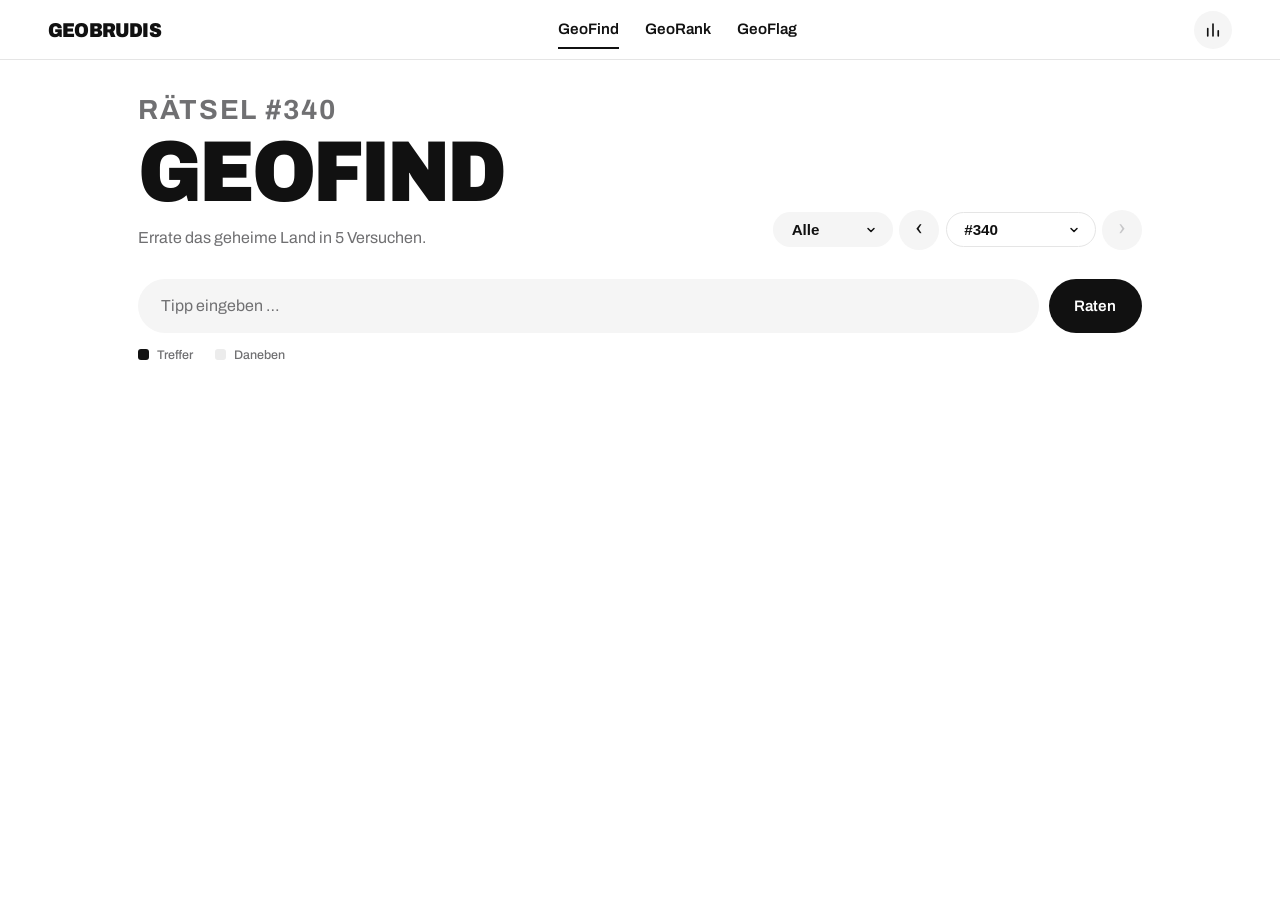
==== geoquiz/geoquiz.html @ 84ed39dd "GeoFind: neueste Tipps oben Co-Authored-By: Claude Fable 5.1 <noreply@anthropic.com> Claude-Session:" ====
<!doctype html>
<html lang="de">
<head>
<meta charset="utf-8">
<meta name="viewport" content="width=device-width, initial-scale=1, maximum-scale=1, user-scalable=no, viewport-fit=cover">
<title>Geobrudis</title>
<meta name="description" content="Drei tägliche Geografie-Rätsel: Errate das geheime Land in 5 Versuchen und finde bei GeoRank die beste Kategorie jedes Landes.">
<link rel="icon" href="data:image/svg+xml,<svg xmlns='http://www.w3.org/2000/svg' viewBox='0 0 100 100'><text y='.9em' font-size='90'>🌍</text></svg>">
<link rel="preconnect" href="https://fonts.googleapis.com">
<link rel="preconnect" href="https://fonts.gstatic.com" crossorigin>
<link rel="stylesheet" href="https://fonts.googleapis.com/css2?family=Archivo:wdth,wght@62..125,400..900&display=swap" media="print" onload="this.media='all'">
<style>
/* GeoQuiz – Look angelehnt an nike.com: Weiß, Schwarz, Grau, Volt als Akzent,
   große Versal-Headlines, Pill-Buttons, kaum Rahmen, viel Weißraum. */
:root {
  --bg: #ffffff;
  --surface: #f5f5f5;
  --surface2: #ececec;
  --line: #e5e5e5;
  --text: #111111;
  --muted: #707072;
  --volt: #d9ff3d;
  --volt-deep: #c4f000;
  --red: #d33a1a;
  --miss-text: #6e6e73;
  --pill: 999px;
  --r: 12px;
  --font: "Archivo", "Helvetica Now Display", "Helvetica Neue", Helvetica, Arial, sans-serif;
  color-scheme: light;
}

* { box-sizing: border-box; }
html, body { margin: 0; padding: 0; }
html { touch-action: manipulation; -webkit-text-size-adjust: 100%; }
body {
  font-family: var(--font);
  background: var(--bg);
  color: var(--text);
  min-height: 100vh;
  line-height: 1.5;
  font-size: 16px;
  -webkit-font-smoothing: antialiased;
}
button { font: inherit; cursor: pointer; touch-action: manipulation; -webkit-tap-highlight-color: transparent; color: inherit; }
input { font: inherit; }
h1, h2, h3 { margin: 0; text-wrap: balance; }
.muted { color: var(--muted); }
[hidden] { display: none !important; }
:focus-visible { outline: 2px solid var(--text); outline-offset: 3px; }
@media (prefers-reduced-motion: reduce) { *, *::before, *::after { animation: none !important; transition: none !important; } }

/* Typografie ---------------------------------------------------------- */
.display {
  font-weight: 900; text-transform: uppercase; letter-spacing: -.03em; line-height: .92;
  font-variation-settings: "wdth" 88;
}
.eyebrow { font-size: .75rem; font-weight: 600; text-transform: uppercase; letter-spacing: .12em; color: var(--muted); }

/* Header ------------------------------------------------------------- */
.top {
  display: flex; align-items: center; gap: 1.5rem;
  height: 60px; padding: 0 clamp(1rem, 4vw, 3rem);
  background: var(--bg); border-bottom: 1px solid var(--line);
  position: sticky; top: 0; z-index: 10;
}
.brand { font-weight: 900; font-size: 1.25rem; letter-spacing: -.04em; text-transform: uppercase; white-space: nowrap; font-variation-settings: "wdth" 88; }
.tabs { display: flex; gap: 1.6rem; margin: 0 auto; }
.tab {
  border: 0; background: none; padding: .4rem 0; font-weight: 600; font-size: .95rem; white-space: nowrap;
  color: var(--text); position: relative;
}
.tab::after { content: ""; position: absolute; left: 0; right: 0; bottom: -2px; height: 2px; background: var(--text); transform: scaleX(0); transition: transform .18s ease; transform-origin: left; }
.tab:hover::after, .tab.active::after { transform: scaleX(1); }
.top-actions { display: flex; gap: .4rem; }
.icon-btn { border: 0; background: var(--surface); color: var(--text); border-radius: 50%; width: 38px; height: 38px; font-size: 1rem; display: grid; place-items: center; transition: background .15s; }
.icon-btn:hover { background: var(--surface2); }

main { max-width: 1100px; margin: 0 auto; padding: 0 clamp(1rem, 4vw, 3rem) 4rem; }
.view { display: none; }
.view.active { display: block; }

/* Hero je Ansicht ----------------------------------------------------- */
.view-head { display: flex; justify-content: space-between; align-items: flex-end; gap: 1.5rem; flex-wrap: wrap; padding: 2.4rem 0 1.4rem; }
.view-head h1 { font-size: clamp(2.6rem, 8vw, 5.4rem); }
.view-head h1 .num { display: block; font-size: .32em; font-weight: 700; letter-spacing: .06em; color: var(--muted); margin-bottom: .35em; font-variation-settings: "wdth" 100; }
.sub { margin: .8rem 0 0; color: var(--muted); max-width: 46ch; font-size: 1rem; }
.nav { display: flex; align-items: center; gap: .4rem; }
.nav-btn { border: 0; background: var(--surface); color: var(--text); border-radius: 50%; width: 40px; height: 40px; font-size: 1.4rem; line-height: 1; display: grid; place-items: center; padding-bottom: 3px; transition: background .15s; }
.nav-btn:hover:not(:disabled) { background: var(--surface2); }
.nav-btn:disabled { color: #c6c6c8; cursor: not-allowed; }
.nav-pick { appearance: none; -webkit-appearance: none; border: 1.5px solid var(--line); background: var(--bg) url("data:image/svg+xml,%3Csvg xmlns='http://www.w3.org/2000/svg' width='12' height='12' viewBox='0 0 24 24' fill='none' stroke='%23111' stroke-width='3' stroke-linecap='round' stroke-linejoin='round'%3E%3Cpath d='M6 9l6 6 6-6'/%3E%3C/svg%3E") no-repeat right .9rem center; color: var(--text); padding: .5rem 2.2rem .5rem 1.1rem; border-radius: var(--pill); font-weight: 700; font-size: .95rem; cursor: pointer; min-width: 150px; font-variant-numeric: tabular-nums; transition: border-color .15s; }
.nav-pick:hover, .nav-pick:focus { border-color: var(--text); outline: none; }
.nav-filter { min-width: 0; background-color: var(--surface); border-color: transparent; font-weight: 600; }
.nav { flex-wrap: wrap; }
.chip-btn { border: 1.5px solid var(--line); background: var(--bg); color: var(--text); padding: .45rem 1.05rem; border-radius: var(--pill); font-weight: 600; font-size: .9rem; transition: border-color .15s, background .15s, color .15s; }
.chip-btn:hover { border-color: var(--text); }
.chip-btn.active { background: var(--text); border-color: var(--text); color: #fff; }

/* Buttons ------------------------------------------------------------- */
.primary { background: var(--text); color: #fff; border: 0; border-radius: var(--pill); padding: .85rem 1.6rem; font-weight: 600; font-size: .95rem; transition: background .15s, transform .12s; }
.primary:hover { background: #333; }
.primary:active { transform: scale(.98); }
.primary:disabled { background: #cacacb; cursor: not-allowed; }
.ghost { background: var(--bg); color: var(--text); border: 1.5px solid var(--line); border-radius: var(--pill); padding: .8rem 1.5rem; font-weight: 600; font-size: .95rem; transition: border-color .15s; }
.ghost:hover { border-color: var(--text); }

/* Eingabe -------------------------------------------------------------- */
.guess-form { display: flex; gap: .6rem; margin: .4rem 0 .8rem; }
.combo { position: relative; flex: 1; }
#guess-input { width: 100%; font-size: 16px; padding: .9rem 1.4rem; border-radius: var(--pill); border: 1.5px solid transparent; background: var(--surface); color: var(--text); outline: none; transition: background .15s, border-color .15s; }
#guess-input::placeholder { color: var(--muted); }
#guess-input:hover { background: var(--surface2); }
#guess-input:focus { background: var(--bg); border-color: var(--text); }
#guess-input:disabled { background: var(--surface); color: var(--muted); }
#guess-input::-webkit-search-decoration, #guess-input::-webkit-search-cancel-button, #guess-input::-webkit-search-results-button { -webkit-appearance: none; display: none; }
#guess-input:-webkit-autofill, #guess-input:-webkit-autofill:hover, #guess-input:-webkit-autofill:focus { -webkit-box-shadow: 0 0 0 1000px var(--surface) inset; -webkit-text-fill-color: var(--text); caret-color: var(--text); }
.suggest { position: absolute; left: .6rem; right: .6rem; top: calc(100% + 6px); z-index: 20; list-style: none; margin: 0; padding: .4rem; background: var(--bg); border: 1px solid var(--line); border-radius: 16px; box-shadow: 0 12px 32px rgba(0,0,0,.12); max-height: 300px; overflow-y: auto; }
.suggest li { padding: .6rem .9rem; border-radius: 10px; display: flex; gap: .6rem; align-items: center; cursor: pointer; font-weight: 500; }
.suggest li.sel, .suggest li:hover { background: var(--surface); }
.suggest .alias { color: var(--muted); font-size: .85em; margin-left: auto; font-weight: 400; }
.legend { display: flex; flex-wrap: wrap; gap: .4rem 1.4rem; color: var(--muted); font-size: .78rem; font-weight: 500; margin-bottom: 1.6rem; }
.sq { display: inline-block; width: 11px; height: 11px; border-radius: 3px; vertical-align: -1px; margin-right: 5px; }
.sq.ok { background: var(--text); } .sq.miss { background: var(--surface2); }

/* Tipp-Zeilen --------------------------------------------------------- */
.guesses { display: flex; flex-direction: column; gap: 1.4rem; }
.guess { animation: rise .32s cubic-bezier(.2,.7,.2,1); }
@keyframes rise { from { transform: translateY(10px); opacity: 0; } to { transform: none; opacity: 1; } }
.guess-title { display: flex; align-items: baseline; gap: .7rem; margin-bottom: .6rem; font-weight: 700; font-size: 1.15rem; letter-spacing: -.01em; }
.guess-title .mini-flag { width: 34px; height: 24px; border-radius: 3px; overflow: hidden; flex-shrink: 0; align-self: center; box-shadow: 0 0 0 1px rgba(0,0,0,.08); }
.guess-title .mini-flag svg { width: 100%; height: 100%; display: block; }
.guess-title .cap { color: var(--muted); font-weight: 400; font-size: .85rem; }
.cells { display: grid; grid-template-columns: repeat(6, minmax(0, 1fr)); gap: .4rem; }
.cell.wide { grid-column: span 2; }
.cell {
  border-radius: var(--r); padding: .55rem .4rem; min-height: 74px;
  display: flex; flex-direction: column; align-items: center; justify-content: center; text-align: center;
  background: var(--surface); color: var(--miss-text); font-size: .8rem; overflow: hidden;
}
.cell .lbl { font-size: .6rem; font-weight: 600; text-transform: uppercase; letter-spacing: .1em; opacity: .8; margin-bottom: .2rem; }
.cell .val { font-weight: 700; line-height: 1.2; overflow-wrap: anywhere; hyphens: auto; font-variant-numeric: tabular-nums; }
.cell .arrow { font-size: 1.1rem; line-height: 1; margin-top: .15rem; font-weight: 700; }
.cell.ok { background: var(--text); color: #fff; }
.chips { display: flex; flex-wrap: wrap; gap: 4px; justify-content: center; }
.chip { padding: 2px 8px; border-radius: var(--pill); background: rgba(0,0,0,.07); font-size: .7rem; font-weight: 600; white-space: nowrap; }
.cell.ok .chip { background: rgba(255,255,255,.18); }
.chip.hit { background: var(--text); color: #fff; }
.cell.ok .chip.hit { background: #fff; color: var(--text); }
.dot { display: inline-block; width: 9px; height: 9px; border-radius: 50%; margin-right: 4px; vertical-align: -1px; box-shadow: inset 0 0 0 1px rgba(0,0,0,.15); }
@media (max-width: 720px) {
  .cells { grid-template-columns: repeat(4, minmax(0, 1fr)); }
  .cell { min-height: 66px; font-size: .74rem; padding: .5rem .25rem; }
}

/* Ergebnis ------------------------------------------------------------ */
.result { margin-top: 2.4rem; padding: 2.4rem clamp(1rem, 4vw, 3rem); background: var(--surface); border-radius: 24px; animation: rise .35s cubic-bezier(.2,.7,.2,1); }
.result .big-flag { width: 200px; height: 150px; border-radius: 6px; overflow: hidden; margin: 0 auto 1.4rem; box-shadow: 0 16px 40px rgba(0,0,0,.14); }
.result .big-flag svg { width: 100%; height: 100%; display: block; }
.result h2 { text-align: center; font-size: clamp(1.8rem, 5vw, 3rem); }
.result .facts { display: flex; flex-wrap: wrap; justify-content: center; gap: .3rem 1.2rem; color: var(--muted); font-size: .9rem; margin: .9rem 0 1.4rem; }
.result .actions { display: flex; gap: .6rem; flex-wrap: wrap; justify-content: center; }
.countdown { text-align: center; color: var(--muted); margin-top: 1.2rem; font-size: .85rem; }
.countdown strong { color: var(--text); font-variant-numeric: tabular-nums; }

/* Statistik ----------------------------------------------------------- */
.stat-grid { display: grid; grid-template-columns: repeat(auto-fit, minmax(100px, 1fr)); gap: .5rem; margin: 1rem 0 1.6rem; }
.stat-grid div { background: var(--surface); border-radius: var(--r); padding: .9rem .6rem; text-align: center; }
.stat-grid strong { display: block; font-size: 1.8rem; font-weight: 900; letter-spacing: -.03em; line-height: 1; margin-bottom: .3rem; }
.stat-grid span { color: var(--muted); font-size: .72rem; text-transform: uppercase; letter-spacing: .08em; font-weight: 600; }
.dist { display: grid; grid-template-columns: auto 1fr; gap: .35rem .7rem; align-items: center; margin: .6rem 0; font-weight: 600; }
.dist .bar { background: var(--surface2); border-radius: 4px; height: 22px; min-width: 26px; color: var(--text); font-size: .8rem; font-weight: 700; display: flex; align-items: center; justify-content: flex-end; padding-right: 7px; }
.dist .bar.hl { background: var(--volt); }

/* GeoRankle ----------------------------------------------------------- */
.rankle-status { display: flex; justify-content: space-between; align-items: center; margin-bottom: 1.4rem; gap: 1rem; flex-wrap: wrap; }
.rounds { display: flex; gap: .35rem; }
.round-dot { width: 34px; height: 34px; border-radius: 50%; background: var(--surface); display: grid; place-items: center; font-size: .72rem; font-weight: 700; color: var(--muted); font-variant-numeric: tabular-nums; }
.round-dot.cur { background: var(--bg); box-shadow: inset 0 0 0 2px var(--text); color: var(--text); }
.round-dot.g { background: var(--text); color: #fff; }
.round-dot.y { background: var(--volt); color: var(--text); }
.round-dot.r { background: var(--red); color: #fff; }
.score { font-size: .9rem; font-weight: 600; color: var(--muted); }
.score strong { font-size: 1.9rem; font-weight: 900; letter-spacing: -.03em; color: var(--text); margin: 0 .2rem; font-variant-numeric: tabular-nums; }
.flag-card { display: flex; align-items: center; gap: clamp(1.2rem, 4vw, 3rem); margin-bottom: 1.6rem; }
.flag-wrap { width: 300px; max-width: 48%; aspect-ratio: 4 / 3; border-radius: 8px; overflow: hidden; flex-shrink: 0; box-shadow: 0 20px 50px rgba(0,0,0,.16); background: #000; }
.flag-wrap svg { width: 100%; height: 100%; display: block; }
.flag-meta h2 { font-size: clamp(2rem, 6vw, 4rem); }
.flag-meta p { margin: .6rem 0 0; }
.cat-grid { display: grid; grid-template-columns: repeat(auto-fill, minmax(160px, 1fr)); gap: .5rem; }
.cat {
  background: var(--bg); border: 1.5px solid var(--line); border-radius: var(--r); padding: .75rem .85rem; text-align: left;
  display: flex; flex-direction: column; gap: .15rem; min-height: 64px; transition: border-color .15s, background .15s;
}
.cat:hover:not(:disabled) { border-color: var(--text); }
.cat:disabled { cursor: not-allowed; background: var(--surface); border-color: transparent; color: var(--miss-text); }
.cat .cn { font-weight: 700; font-size: .92rem; overflow-wrap: anywhere; hyphens: auto; }
.cat { -webkit-touch-callout: none; user-select: none; -webkit-user-select: none; }
.cat-tip { position: fixed; z-index: 70; background: var(--text); color: #fff; padding: .55rem .8rem; border-radius: 10px; font-size: .82rem; line-height: 1.35; box-shadow: 0 10px 30px rgba(0,0,0,.25); pointer-events: none; animation: rise .15s ease; }
.cat .cd { color: var(--muted); font-size: .72rem; }
.cat:disabled .cd { color: var(--miss-text); }
.cat.used .cn { text-decoration: line-through; }
.reveal { margin-top: 1.6rem; padding-top: 1.4rem; border-top: 1px solid var(--line); animation: rise .3s cubic-bezier(.2,.7,.2,1); }
.reveal .headline { display: flex; align-items: center; gap: 1.2rem; flex-wrap: wrap; margin-bottom: 1rem; }
.pts { font-size: 2.2rem; font-weight: 900; letter-spacing: -.03em; padding: .3rem 1rem; border-radius: var(--r); background: var(--surface); font-variant-numeric: tabular-nums; }
.pts.g { background: var(--text); color: #fff; } .pts.y { background: var(--volt); } .pts.r { background: var(--red); color: #fff; }
.rank-table { width: 100%; border-collapse: collapse; font-size: .88rem; }
.rank-table td, .rank-table th { padding: .5rem .6rem; border-bottom: 1px solid var(--line); text-align: left; }
.rank-table th { color: var(--muted); font-weight: 600; font-size: .68rem; text-transform: uppercase; letter-spacing: .1em; }
.rank-table tr.pick { background: var(--surface); }
.rank-table tr.best { background: var(--volt); }
.rank-table tr.used td { color: var(--miss-text); text-decoration: line-through; }
.rank-table .r { font-weight: 800; white-space: nowrap; font-variant-numeric: tabular-nums; }
.rank-table .v { text-align: right; white-space: nowrap; font-variant-numeric: tabular-nums; }
.table-wrap { overflow: auto; max-height: 360px; border-radius: var(--r); border: 1px solid var(--line); margin: .8rem 0; }
.rounds-summary { display: grid; grid-template-columns: repeat(auto-fill, minmax(230px, 1fr)); gap: .5rem; margin: 1.2rem 0; }
.rs { background: var(--bg); border-radius: var(--r); padding: .7rem .8rem; display: flex; gap: .7rem; align-items: center; }
.rs .mini-flag { width: 44px; height: 33px; border-radius: 3px; overflow: hidden; flex-shrink: 0; box-shadow: 0 0 0 1px rgba(0,0,0,.08); }
.rs .mini-flag svg { width: 100%; height: 100%; display: block; }
.rs .rs-body { font-size: .8rem; line-height: 1.3; min-width: 0; color: var(--muted); }
.rs .rs-body strong { display: block; color: var(--text); }
.rs .rs-pts { margin-left: auto; font-weight: 900; font-size: 1.3rem; letter-spacing: -.02em; font-variant-numeric: tabular-nums; }
.rs-pts.g { color: var(--text); } .rs-pts.y { color: var(--volt-deep); } .rs-pts.r { color: var(--red); }

/* GeoFlag ------------------------------------------------------------- */
.answers { display: grid; grid-template-columns: repeat(2, minmax(0, 1fr)); gap: .5rem; }
.ans { background: var(--bg); border: 1.5px solid var(--line); border-radius: var(--r); padding: .95rem 1rem; text-align: left; font-weight: 700; font-size: 1rem; transition: border-color .15s, background .15s, color .15s; }
.ans:hover:not(:disabled) { border-color: var(--text); }
.ans:disabled { cursor: default; }
.ans.right { background: var(--text); border-color: var(--text); color: #fff; }
.ans.wrong { background: var(--red); border-color: var(--red); color: #fff; }
.ans.dim { color: var(--miss-text); background: var(--surface); border-color: transparent; }
.flag-quiz .flag-wrap { background: #fff; }
.fr { background: var(--bg); border-radius: var(--r); padding: .7rem .8rem; display: flex; gap: .7rem; align-items: center; }
.fr .mini-flag { width: 44px; height: 33px; border-radius: 3px; overflow: hidden; flex-shrink: 0; box-shadow: 0 0 0 1px rgba(0,0,0,.08); }
.fr .mini-flag svg { width: 100%; height: 100%; display: block; }
.fr .fr-body { font-size: .85rem; line-height: 1.3; min-width: 0; color: var(--muted); }
.fr .fr-body strong { display: block; color: var(--text); }
.fr .fr-mark { margin-left: auto; font-weight: 900; font-size: 1.2rem; }
.fr-mark.g { color: var(--text); } .fr-mark.r { color: var(--red); }
@media (max-width: 600px) {
  .flag-card.flag-quiz { flex-direction: row; align-items: center; gap: .9rem; }
  .flag-card.flag-quiz .flag-wrap { width: 46%; max-width: 46%; }
  .flag-card.flag-quiz h2 { font-size: 1.5rem; }
  .answers { grid-template-columns: repeat(2, minmax(0, 1fr)); gap: .4rem; }
  .ans { padding: .7rem .75rem; font-size: .88rem; line-height: 1.25; overflow-wrap: anywhere; hyphens: auto; }
}

/* Modals / Toast / Footer -------------------------------------------- */
.modal { position: fixed; inset: 0; background: rgba(17,17,17,.45); display: flex; align-items: center; justify-content: center; z-index: 50; padding: 1rem; }
.modal-box { background: var(--bg); border-radius: 24px; padding: 2rem; max-width: 580px; width: 100%; max-height: 90vh; overflow-y: auto; position: relative; box-shadow: 0 30px 80px rgba(0,0,0,.25); }
.modal-box h2 { font-size: 1.6rem; font-weight: 900; letter-spacing: -.03em; text-transform: uppercase; margin-bottom: .8rem; }
.modal-box p, .modal-box li { color: #333; font-size: .95rem; }
.modal-close { position: absolute; top: 1rem; right: 1rem; border: 0; background: var(--surface); border-radius: 50%; width: 36px; height: 36px; }
.toast { position: fixed; bottom: 1.5rem; left: 50%; transform: translateX(-50%); background: var(--text); color: #fff; padding: .7rem 1.2rem; border-radius: var(--pill); font-weight: 600; z-index: 60; box-shadow: 0 10px 30px rgba(0,0,0,.2); }

@media (max-width: 600px) {
  .top { height: auto; flex-wrap: wrap; gap: .6rem 1rem; padding: .7rem 1rem; }
  .brand { order: 1; }
  .top-actions { order: 2; margin-left: auto; }
  .tabs { order: 3; width: 100%; margin: 0; gap: 1.4rem; }
  .view-head { padding-top: 1.6rem; }
  .result { padding: 1.8rem 1.2rem; border-radius: 18px; }
  .nav { gap: .3rem; }
  .nav-btn { width: 36px; height: 36px; }
  .nav-pick { min-width: 0; padding: .45rem 1.9rem .45rem .9rem; background-position: right .7rem center; }
  .nav-pick:not(.nav-filter) { min-width: 108px; }

  /* GeoRankle: Flagge, Name und die 8 Kategorien nach dem Scrollen auf einen Blick */
  .rankle-status { margin-bottom: .8rem; }
  .round-dot { width: 28px; height: 28px; font-size: .65rem; }
  .flag-card { flex-direction: column; align-items: flex-start; gap: .8rem; margin-bottom: 1rem; }
  .flag-wrap { width: 56%; max-width: 56%; box-shadow: 0 10px 26px rgba(0,0,0,.14); }
  .flag-meta h2 { font-size: 1.9rem; }
  .flag-meta p { font-size: .85rem; margin-top: .25rem; }
  .cat-grid { grid-template-columns: repeat(2, minmax(0, 1fr)); gap: .45rem; }
  .cat { min-height: 0; padding: .6rem .75rem; justify-content: center; }
  .cat .cn { font-size: .88rem; line-height: 1.25; }
  .cat .cd { display: none; }
}
}

</style>
</head>
<body>
<header class="top">
  <div class="brand">Geobrudis</div>
  <nav class="tabs" role="tablist">
    <button class="tab active" data-view="daily" role="tab">GeoFind</button>
    <button class="tab" data-view="rankle" role="tab">GeoRank</button>
    <button class="tab" data-view="flag" role="tab">GeoFlag</button>
  </nav>
  <div class="top-actions">
    <button class="icon-btn" id="btn-stats" title="Statistik" aria-label="Statistik"><svg width="18" height="18" viewBox="0 0 24 24" fill="none" stroke="currentColor" stroke-width="2.2" stroke-linecap="round"><path d="M5 20V10M12 20V4M19 20v-7"/></svg></button>
  </div>
</header>

<main>
  <!-- ================= Land des Tages ================= -->
  <section id="view-daily" class="view active">
    <div class="view-head">
      <div>
        <h1 class="display"><span id="daily-num" class="num"></span>GeoFind</h1>
        <p class="sub" id="daily-sub">Errate das geheime Land in 5 Versuchen.</p>
      </div>
      <div class="nav" aria-label="Rätsel-Navigation">
        <select class="nav-pick nav-filter" id="daily-filter" aria-label="Filter">
          <option value="all">Alle</option>
          <option value="solved">Gelöst</option>
          <option value="open">Ungelöst</option>
        </select>
        <button class="nav-btn" id="daily-prev" aria-label="Vorheriges Rätsel">‹</button>
        <select class="nav-pick" id="daily-pick" aria-label="Rätsel wählen"></select>
        <button class="nav-btn" id="daily-next" aria-label="Nächstes Rätsel">›</button>
      </div>
    </div>

    <form id="guess-form" class="guess-form" autocomplete="off" role="search">
      <div class="combo">
        <input id="guess-input" type="search" name="q" placeholder="Tipp eingeben …" aria-label="Tipp" role="combobox" aria-autocomplete="list" autocomplete="off" autocorrect="off" autocapitalize="off" spellcheck="false" enterkeyhint="go" data-lpignore="true" data-1p-ignore data-form-type="other">
        <ul id="suggest" class="suggest" hidden></ul>
      </div>
      <button type="submit" class="primary" id="guess-btn">Raten</button>
    </form>
    <div class="legend">
      <span><i class="sq ok"></i> Treffer</span>
      <span><i class="sq miss"></i> Daneben</span>
    </div>

    <div id="guesses" class="guesses"></div>

    <div id="daily-result" class="result" hidden></div>
  </section>

  <!-- ================= GeoRankle ================= -->
  <section id="view-rankle" class="view">
    <div class="view-head">
      <div>
        <h1 class="display"><span id="rankle-num" class="num"></span>GeoRank</h1>
        <p class="sub">Welche Kategorie ist die Stärke des Landes?</p>
      </div>
      <div class="nav" aria-label="Rätsel-Navigation">
        <select class="nav-pick nav-filter" id="rankle-filter" aria-label="Filter">
          <option value="all">Alle</option>
          <option value="solved">Gelöst</option>
          <option value="open">Ungelöst</option>
        </select>
        <button class="nav-btn" id="rankle-prev" aria-label="Vorheriges Rätsel">‹</button>
        <select class="nav-pick" id="rankle-pick" aria-label="Rätsel wählen"></select>
        <button class="nav-btn" id="rankle-next" aria-label="Nächstes Rätsel">›</button>
      </div>
    </div>

    <div id="rankle-board" class="rankle-board">
      <div class="rankle-status">
        <div class="rounds" id="rankle-rounds"></div>
        <div class="score"><strong id="rankle-score">0</strong>/ 800 Punkte</div>
      </div>

      <div class="flag-card" id="flag-card">
        <div class="flag-wrap" id="flag-wrap"></div>
        <div class="flag-meta">
          <h2 id="rankle-country" class="display"></h2>
          <p class="muted" id="rankle-country-sub"></p>
        </div>
      </div>

      <div id="cat-grid" class="cat-grid"></div>

    </div>

    <div id="rankle-result" class="result" hidden></div>
  </section>

  <!-- ================= GeoFlag ================= -->
  <section id="view-flag" class="view">
    <div class="view-head">
      <div>
        <h1 class="display"><span id="flag-num" class="num"></span>GeoFlag</h1>
        <p class="sub">Welches Land gehört zur Flagge?</p>
      </div>
      <div class="nav" aria-label="Rätsel-Navigation">
        <select class="nav-pick nav-filter" id="flag-filter" aria-label="Filter">
          <option value="all">Alle</option>
          <option value="solved">Gelöst</option>
          <option value="open">Ungelöst</option>
        </select>
        <button class="nav-btn" id="flag-prev" aria-label="Vorheriges Rätsel">‹</button>
        <select class="nav-pick" id="flag-pick" aria-label="Rätsel wählen"></select>
        <button class="nav-btn" id="flag-next" aria-label="Nächstes Rätsel">›</button>
      </div>
    </div>

    <div id="flag-board">
      <div class="rankle-status">
        <div class="rounds" id="flag-rounds"></div>
        <div class="score"><strong id="flag-score">0</strong>/ 10 richtig</div>
      </div>
      <div class="flag-card flag-quiz">
        <div class="flag-wrap" id="flag-quiz-wrap"></div>
        <div class="flag-meta">
          <h2 id="flag-quiz-title" class="display">Runde 1</h2>
          <p class="muted" id="flag-quiz-sub"></p>
        </div>
      </div>
      <div id="flag-answers" class="answers"></div>
    </div>

    <div id="flag-result" class="result" hidden></div>
  </section>
</main>

<!-- Modals -->
<div class="modal" id="modal-stats" hidden>
  <div class="modal-box">
    <button class="modal-close" data-close>✕</button>
    <div id="stats-content"></div>
  </div>
</div>

<div id="toast" class="toast" hidden></div>

<script>
window.GEO_DATA = {"generated":"CIA World Factbook / mledoze-countries / flag-icons","categories":[{"key":"pop","name":"Meiste Einwohner","unit":"","fmt":"int","desc":"Gesamtbevölkerung, Rang 1 = am meisten"},{"key":"area","name":"Größte Fläche","unit":"km²","fmt":"int","desc":"Gesamtfläche, Rang 1 = am größten"},{"key":"gdppc","name":"Höchstes BIP pro Kopf","unit":"$","fmt":"money","desc":"Kaufkraftparität, Rang 1 = am höchsten"},{"key":"gdp","name":"Größtes BIP","unit":"$","fmt":"money","desc":"Nominales BIP zu Wechselkursen, Rang 1 = am größten"},{"key":"life","name":"Höchste Lebens­erwartung","unit":"Jahre","fmt":"dec1","desc":"Rang 1 = am höchsten"},{"key":"medage","name":"Höchstes Medianalter","unit":"Jahre","fmt":"dec1","desc":"Ältestes Land = Rang 1"},{"key":"birth","name":"Höchste Geburtenrate","unit":"‰","fmt":"dec1","desc":"Geburten je 1.000 Einwohner, Rang 1 = am höchsten"},{"key":"popgrowth","name":"Stärkstes Bevölkerungs­wachstum","unit":"%","fmt":"dec2","desc":"Jährliches Wachstum, Rang 1 = am stärksten"},{"key":"urban","name":"Höchste Urbani­sierung","unit":"%","fmt":"dec1","desc":"Anteil Stadtbevölkerung, Rang 1 = am höchsten"},{"key":"density","name":"Höchste Bevölkerungs­dichte","unit":"Einw./km²","fmt":"int","desc":"Einwohner je km², Rang 1 = am dichtesten"},{"key":"coast","name":"Längste Küste","unit":"km","fmt":"int","desc":"Küstenlänge, Rang 1 = am längsten"},{"key":"high","name":"Höchster Berg","unit":"m","fmt":"int","desc":"Höchster Punkt des Landes, Rang 1 = am höchsten"},{"key":"borders","name":"Meiste Nachbarländer","unit":"","fmt":"int","desc":"Anzahl Landgrenzen, Rang 1 = am meisten"},{"key":"co2","name":"Höchster CO₂-Ausstoß","unit":"Mt","fmt":"dec1","desc":"Gesamtemissionen, Rang 1 = am meisten"},{"key":"internet","name":"Meiste Internet­nutzer","unit":"%","fmt":"dec1","desc":"Anteil der Bevölkerung, Rang 1 = am meisten"},{"key":"infl","name":"Höchste Inflation","unit":"%","fmt":"dec1","desc":"Verbraucherpreise, Rang 1 = am höchsten"},{"key":"unemp","name":"Höchste Arbeits­losigkeit","unit":"%","fmt":"dec1","desc":"Rang 1 = am höchsten"},{"key":"mil","name":"Höchste Militär­ausgaben","unit":"$","fmt":"money","desc":"Ausgaben in US-Dollar pro Jahr (Anteil am BIP mal BIP), Rang 1 = am meisten"},{"key":"alc","name":"Höchster Alkohol­konsum","unit":"l/Kopf","fmt":"dec2","desc":"Liter reiner Alkohol pro Kopf und Jahr, Rang 1 = am meisten"}],"countries":[{"iso3":"AFG","iso2":"AF","name":"Afghanistan","en":"Afghanistan","aliases":["Afġānistān","Islamic Republic of Afghanistan","Islamische Republik Afghanistan","Owganystan","افغانستان"],"capital":"Kabul","continent":"Asien","subregion":"Southern Asia","landlocked":true,"borders":["CHN","IRN","PAK","TJK","TKM","UZB"],"languages":["Dari","Paschtu","Turkmenisch"],"currency":["AFN"],"currencyName":"Afghani","colors":["black","green","red"],"latlng":[33,65],"emoji":"🇦🇫","flag":"<svg xmlns=\"http://www.w3.org/2000/svg\" xmlns:xlink=\"http://www.w3.org/1999/xlink\" id=\"flag-icons-af\" viewBox=\"0 0 640 480\"> <g fill-rule=\"evenodd\" stroke-width=\"1pt\"> <path fill=\"#000001\" d=\"M0 0h640v480H0z\"/> <path fill=\"#090\" d=\"M426.7 0H640v480H426.7z\"/> <path fill=\"#bf0000\" d=\"M213.3 0h213.4v480H213.3z\"/> </g> <g fill=\"#fff\" fill-rule=\"evenodd\" stroke=\"#bd6b00\" stroke-width=\".5\" transform=\"translate(1 27.3)scale(1.06346)\"> <path d=\"M319.5 225.8h8.3c0 3.2 2 6.6 4.5 8.5h-16c2.5-2.2 3.2-5 3.2-8.5z\"/> <path stroke=\"none\" d=\"m266.7 178.5 4.6 5 57 .2 4.6-5-14.6-.3-7-5h-23l-6.6 5.1z\"/> <path d=\"M290 172.7h19.7c2.6-1.4 3.5-5.9 3.5-8.4 0-7.4-5.3-11-10.5-11.2q-1.4-.1-1.9-1.3c-.5-1.6-.4-2.7-1-2.6-.4 0-.3 1-.7 2.4q-.6 1.3-2 1.6c-6.4.3-10.6 5-10.5 11.1.1 4 .6 6.4 3.4 8.4z\"/> <path stroke=\"none\" d=\"M257.7 242.8H342l-7.5-6.1h-69.4z\"/> <path d=\"m296.4 219.7 1.5 4.6h3.5l-2.8-4.6zm-2 4.6 1 4.6h4l-1.5-4.6zm7 0 2.8 4.6h5.9l-4.6-4.6zm-34.5 10.4c3.1-2.9 5.1-5.3 5.1-8.8h7.6q0 3 1.8 3h7.7v-4.5h-5.6v-24.7c-.2-8.8 10.6-13.8 15-13.8h-26.3v-.8h55.3v.8H301c7.9 0 15.5 7.5 15.6 13.8v7h-1l-.1-6.9c0-6.9-8.7-13.3-15.7-13.1-6 .1-15.4 5.9-15.3 13v2.2l14.3.1-.1 2.5 2.2 1.4 4.5 1.4v3.8l3.2.9v3.7l3.8 1.7v3.8l2.5 1.5-.1 3.9 3.3 2.3h-7.8l4.9 5.5h-7.3l-3.6-5.5h-4.7l2.1 5.4h-5l-1.3-5.4h-6.2v5.8H267zm22.2-15v4.6h5.3l-1-4.6H289z\"/> <path fill=\"none\" d=\"M289.4 211.7h3.3v7.6h-3.3z\"/> <path fill=\"none\" d=\"M284.7 219.8h3.2v-5.6c0-2.4 2.2-4.9 3.2-5 1.2 0 2.9 2.3 3 4.8v5.8h3.4v-14.4h-12.8zm25.6 3.3h4v3.2h-4zm-2.4-5.3h4v3.1h-4zm-3.9-5.4h4v3.1h-4zm-3.3-4.5h4v3.1h-4z\"/> <path fill=\"none\" d=\"m298 219.8 4.2.2 7.3 6.4v-3.8l-2.5-1.8v-3l-3.6-2v-3.3l-3.5-1.2V207l-1.7-1.5z\"/> <path d=\"M315.4 210.3h1v7.1h-1z\"/> <g id=\"af-a\"> <path d=\"M257.3 186.5c-1.2-2-2.7 2.8-7.8 6.3-2.3 1.6-4 5.9-4 8.7v5.8c-.1 1.1-1.4 3.8-.5 4.5 2.2 1.6 5.1 5.4 6.4 6.7 1.2 1 2.2-5.3 3-8 1-3 .6-6.7 3.2-9.4 1.8-2 6.4-3.8 6-4.6z\"/> <path fill=\"#bf0000\" d=\"M257 201.9a10 10 0 0 0-1.6-2.6 6 6 0 0 0-2.4-1.8 5 5 0 0 1-2.4-1.5l-.8-1.5v-2l-.3.3c-2.3 1.6-4 5.9-4 8.7v2.3q.2.8.6 1.3l1.1.8 2.7.7a7 7 0 0 1 2.6 2 11 11 0 0 1 1.8 2.6l.2-.8c.8-2.7.7-5.9 2.6-8.5z\"/> <path fill=\"none\" d=\"M249.8 192.4c-.5 3.3 1.4 4.5 3.2 5.1 1.8.7 3.3 2.6 4 4.4m-11.7 1.5c.8 3 2.8 2.6 4.6 3.2s3.7 3 4.5 4.8\"/> <path d=\"m255.6 184.5 1-.6 17.7 29.9-1 .6z\"/> <path d=\"M257.5 183.3a2 2 0 1 1-4 0 2 2 0 1 1 4 0zm15.2-24h7.2v1.6h-7.2zm0 3.1h7.2v13.8h-7.2zm-.4-5h8c.2-2.7-2.5-5.6-4-5.6-1.6.1-4.1 3-4 5.6z\"/> <path fill=\"#bd6b00\" stroke=\"none\" d=\"M292.6 155.8c-1.5.6-2.7 2.3-3.4 4.3s-1 4.3-.6 6.1q.1 1 .5 1.5.3.5.6.5.5 0 .7-.3l.2-.8q-.2-3 .3-5.4a8 8 0 0 1 3-4.4q.4-.3.5-.7l-.3-.7q-.7-.5-1.5-.1m.2.4q.6-.2 1 .1l.1.2-.3.4a8 8 0 0 0-3.1 4.6 17 17 0 0 0-.3 5.6l-.2.6s0 .1-.2 0l-.4-.3-.4-1.2q-.4-2.9.7-6 1.1-2.9 3-4z\"/> <path fill=\"#bd6b00\" stroke=\"none\" d=\"M295.2 157.7q-2.3 1.2-3 4.2a14 14 0 0 0-.3 5.9q.5 2 1.6 2 .5.2.8-.3t.2-1q-.6-2.5-.3-5.1.4-2.6 2.2-4.1.5-.4.5-.8l-.2-.6q-.7-.5-1.5-.2m.2.5q.6-.2 1 0l.1.3-.3.4a7 7 0 0 0-2.4 4.4q-.4 2.8.2 5.2v.8l-.5.1c-.3 0-1-.5-1.2-1.7-.3-1.7-.2-3.9.3-5.7q.8-2.9 2.8-3.8\"/> <path d=\"M272.3 187.4h8v11h-8zm.5 17.4h7.7v2.4h-7.7zm-.2 4.1h8v8.7h-8zm-.6 10.5h8.7v4.9H272zm1.1-16.6h7l1.4-2.4h-9.6zm9.4-8.6.1-6h4.8a17 17 0 0 0-4.9 6z\"/> <path fill=\"none\" d=\"M273.6 196.7c0 1.3 1.5.8 1.5.1v-5.6c0-1 2.4-.8 2.4-.1v6c0 1 1.7.9 1.6 0v-7c0-2.2-5.5-2.1-5.5-.1zm0 13.3h5.7v7h-5.7z\"/> <path d=\"M277.2 213h2v1h-2zm-3.5 0h2v1h-2zm2-3h1.5v3h-1.5zm0 4h1.5v3.1h-1.5zM244 139c.4 5.5-1.4 8.6-4.3 8.1-.8-3 1-5.1 4.3-8.1zm-6.5 12.3c-2.6-1.3-.7-11.5.3-15.8.7 5.5 2 13.3-.3 15.8z\"/> <path d=\"M238.4 151.8c4.4 1.5 8-3.2 9.1-8.7-3.6 5-9.5 5-9 8.7zm-3.3 5.1c-3.4-.9-1.4-11.7-.7-16 .7 4.5 3.1 14.5.7 16zm1.2-.3c.2-3.7 3.9-2.7 6.5-4.7-.5 2-2 5.2-6.5 4.7zm-4.2 5c-3.4-1-1.4-12.6-1.6-17.4 1 4.2 4.2 16.3 1.6 17.4zm1.6-.5c2.8.9 6.5-1 6.8-4.3-2.5 1.7-6.3.4-6.8 4.3z\"/> <path d=\"M229.5 166.7c-3.2.3-1.8-9.6-1.8-18.8 1.2 8.6 4.5 16.5 1.8 18.8z\"/> <path d=\"M230.7 166.3c2.2 1 6.1-.7 7.2-4.4-4 1.7-6.6 0-7.2 4.4zm25.6-22.2c-.6 4.9-2.6 7.7-5.5 7.2-.8-3 1.6-5 5.5-7.2zm-7.8 12.4c4.9.7 6.6-3 10-7.9-4.7 3.4-10.2 4-10 8z\"/> <path d=\"M247 156c-2.6-3.2 0-7.3 2-10.7-.4 5.1 1.3 8-2 10.7zm-1 5.3c-.4-3.2 5-3.9 7.4-5.6-.9 1.8-2 6.7-7.5 5.6z\"/> <path d=\"M244.8 161.3c-3.7-.4-2.2-6.7.5-10.1-1.1 4.8 2 8.1-.5 10.1z\"/> <path d=\"M242 166.6c-4.2-2-1.5-7.2 0-10.3-.6 4.1 2.8 7.2 0 10.2z\"/> <path d=\"M242.8 166c2.2 3 6.5-.8 7.4-5.2-3.7 3.1-6.5 2.6-7.4 5.3zm-9.6 20.3c-.4-4.3 2.8-12 .5-16.2-.3-.6.7-2.1 1.4-1.2 1 1.5 2 5.7 2.5 4.1s.5-4.6 2-5.2c1-.3 2.3-.6 1.9 1-.4 1.4-1.2 3.4-.3 3.5.5 0 2-2 3.3-3 1-.8 2.6.6 1 1.8-4.8 4-9.5 5.9-12.3 15.2zm-8.7 64.5c-.6 0-1.3-.3-.6.6 5.7 7 7.3 9 15.6 8 8.3-1.1 10.3-3.4 16.2-6.7a15 15 0 0 1 11.2-1c1.6.5 2.6.5 1.4-.7s-2.5-2.7-4-3.8a18 18 0 0 0-12.7-2.7c-6 1-11.1 4.9-17.2 6.4a25 25 0 0 1-9.9 0zm47.8 12.5c1 .2 1.7 2.2 2.3.9.8-2.3.2-4-.8-3.9-1.2.3-3.1 3-1.5 3z\"/> <path stroke=\"none\" d=\"M220.6 183q-1.8-2 1-1.9c1.4 0 4.2 1 5.3.1 1-.7.5-3.7 1-5 .2-.9.7-2 2-.2 3.6 5.8 8 12.8 10 19.6 1 3.8 0 9.8-3.4 13.8 0-3.4-1.2-5.7-2.7-8.6-2-3.7-9.1-14-13.2-17.9z\"/> <path d=\"M235.5 213.4c4 0 4.7-5.3 4.7-6.8-2 .4-5.4 3.7-4.7 6.8zm34.5 51.9c2.8.6 2.7-6.2-.2-9.1 1.3 4.4-2 8.4.1 9zm-1.2-.1c.2 3.2-8-.4-10-3 4.8 2.1 9.8.4 10 3zm-3.5-4.6c.3 3.1-7 .3-9.3-2.1 4.9 1.6 9-.5 9.3 2zm1.3.4c2.9.7 2.4-6.4-.4-8.8 1.4 4.7-1.8 8.1.4 8.8zm-3-4.3c2.9.7 1.2-5.4-.9-7.8.4 4.4-1 7.5 1 7.8zm-1.5 0c.3 3.2-5.4.8-7.6-2.3 4.8 1.5 7.3-.3 7.6 2.3zm-1.5-2.5c1.8-1.3-.1-4.8-3.7-4.6.4 2.1 1.6 5.9 3.7 4.6zm14 14.7c.1 3.2-8 1.6-10.6-1.8 5.2 1 10.3-.8 10.5 1.8zm-32.4-5.8c.3 3.2-8.6-.4-10.8-3.4 4.7 1.6 10.5.8 10.8 3.4zm5.4 1.3c1.9-1.3-1.9-4.7-5-5.5.4 2.1 3 6.8 5 5.6zm.6 2.3c.2 2.9-9.5 1.3-12-1.4 8.3 1.5 11.7-1.1 12 1.4z\"/> <path d=\"M252.8 268.6c1 2.7-8.3 2-11.6.5 5.3 0 10.8-2.4 11.6-.5z\"/> <path d=\"M257.1 270.6c1 2.4-7.6 2.4-11.8 1 5.6 0 10.8-3.4 11.8-1zm6.3 1.3c1.6 2.9-7.6 3.1-10.5 1.7 5.2-.7 9.2-4 10.5-1.7zm-10.7-4.9c-2.9 1.8-2.7-3.6-5-7.3 3.6 3.3 7 5.6 5 7.3z\"/> <path d=\"M257.9 269c-2.4 2.1-4.4-5.3-6.6-9.5 3.6 4 8.8 7.7 6.6 9.4zm6.8 2c-2 2.4-8-7-10.2-12 3.3 3.9 11.8 10 10.2 12zm-5.8 7.2c-1 3.6-16.2-3.4-18-7.1 8.8 4.6 18.2 3.6 18 7zm-48.7-73.8c-.4-.5-1.4 0-1.2 1.1.3 1.5 2.5 9.2 6.3 11.8 2.7 2 17 5.1 23.4 6.5q5.3 1 8.9 5.3a94 94 0 0 0-3-9.8c-1.2-3-4.4-6.2-7.8-6.3-6.1-.3-14.1-.8-20-3.3a16 16 0 0 1-6.7-5.3z\"/> <path d=\"M245.5 234.9c2 1.4 4.1-3.7 1.7-8.6-.1 4.7-3.8 6.3-1.7 8.6z\"/> <path d=\"M247.4 239.6c2.7.8 3.5-4 1.8-7.8.3 4.1-4.3 6.6-1.8 7.8z\"/> <path d=\"M249.5 243.4c2.6 1.3 3.5-3.6 1.7-7.1.2 4.5-3.7 5.9-1.7 7z\"/> <path d=\"M248.4 243.7c-1 3-7-2.7-8-5.8 3.7 3.7 8.7 3.2 8 5.7z\"/> <path d=\"M245.7 239c-1.2 3-8.7-5-10.4-8.7 3.7 3.7 11.2 6.5 10.4 8.6z\"/> <path d=\"M244.2 234.3c-1.2 3.5-9.3-5.8-11.7-9.1 4 3.6 12.6 6.6 11.7 9.1zm-.3-3.4c3-.6-.1-3-3.7-6.9-.1 4.1.5 7 3.7 6.9z\"/> <path d=\"M239 228.5c1.3-1.3-1.1-1.9-4.1-5.3-.5 2.3 2.8 6.5 4.2 5.3zm14 15.2c1.6 1 2.6-2.3.7-5.2-.5 3.2-2.1 4-.7 5.2zm-34.2-20.3c-3.3 2-8.6-6-10-9.3 2.9 3.8 10.6 7.2 10 9.3z\"/> <path d=\"M221.7 228c-1.9 2-7.7-3.5-9.7-6.3 3 2.7 10.5 3 9.7 6.3z\"/> <path d=\"M224.8 232.2c-.6 2.8-9-3.5-11-6.5 3.6 3.5 11.6 3.2 11 6.5z\"/> <path d=\"M223.5 235.3c-1.3 2.5-8.2-3.8-9.9-7 4.3 3.6 11 4.5 10 7zM220 223c2.1-2.3 1.2-3.4-.4-7-.8 3.7-2.1 5.2.4 7zm2.9 4.3c4 .2 0-4.6-1-8.7.4 4.6-1 8.3 1 8.7z\"/> <path d=\"M225.4 231.1c2.7-.6 2-4.5-.2-9.2.5 5.1-2.3 8 .2 9.2zm-1 7.7c-1 3-8.8-4-10-6.8 4 3.4 10.7 4.5 10 6.8z\"/> <path d=\"M229.1 243.6c-1.1 3-9.3-3.2-11.8-6.6 4.9 4 12.4 3.6 11.8 6.6z\"/> <path d=\"M233.9 248.5c-1.3 4.3-9.9-2.6-12.4-6 5.4 4.2 13 3 12.4 6zm-8-11c2.3 1.1 3.2-5.4 1.9-10.1 0 5-4.7 8.8-2 10z\"/> <path d=\"M229.8 242.7c2.8.8 2-6.3-.5-11-.3 4.7-2.3 9 .5 11zm5 4.9c3 .1 1-6.1-1.6-9.6.4 4.5-1 9 1.6 9.6zm-5.5 2.6c-1 1.6-3.2-1.3-7-3.5 3.4 1 7.4 2 7 3.5zm-1.8-52.7c3-2.2.7-6.2 0-10-1 3.6-3.4 8.4 0 10zm0 5.3c-4.5-.5-3.8-6.1-4-9.7 1.4 4.9 5 5.7 4 9.8zm.6-.7c3.7-.2 3.5-4.4 3.7-8.6-1.9 3.9-4 4.5-3.7 8.6z\"/> <path d=\"M228 207.3c-3 .3-4.4-2.6-5-7 2.7 4.1 5.1 2.8 5 7zm1-.3c3.7.5 3-3.8 3-7-1.2 3-4.2 4-3 7z\"/> <path d=\"M223.2 205.2c.3 2.8 2.1 7.6 5 6.5 1.1-3.4-2.6-4.1-5-6.5z\"/> <path d=\"M229 212c-1.2-2.4 3-3.7 3.8-6.9.5 4.6.1 7.6-3.8 7zm-11.9-29.2c2.3-2.4.3-6.4-.4-10.2-1 3.6-2.5 8.4.4 10.2zm0 4.6c-4 .5-5-7.7-5.5-11.3 1.4 4.9 6 7 5.5 11.4zm.8 0c2.8-1.5 2.2-4.7 3-7-1.8 2.9-3.6 3.3-3 7z\"/> <path d=\"M217 192.8c-4.1.3-6.6-8.8-6.8-12.4 1.3 4.9 7.4 7.5 6.9 12.4zm.9-.2c4-.9 3.5-3.5 2.9-7.6-1.3 4.2-3.5 3.3-2.9 7.6z\"/> <path d=\"M217 198c-4.6.8-4.3-6.6-8-11.9 3.2 4 9 9 8 11.9zm1-.3c3.6.2 4-5.1 3.8-7.3-.9 2.2-5 4.2-3.7 7.4z\"/> <path d=\"M209.8 192.3c1.7 5.7 4.2 11.4 7.2 11 1.5-3.3-2.9-3.7-7.2-11z\"/> <path d=\"M218.1 202.4c-1.2-2.5 3-3.7 3.8-6.9.5 4.6.1 7.6-3.8 6.9zm-7.1-3.6c2.5 5.1 3.6 11 7 10.1 1.3-4-3.8-4.8-7-10.1z\"/> <path d=\"M218.7 208c-1.5-2.8 2.7-3.7 3.8-7.4.5 4.8 0 8.3-3.8 7.3zm7.2-34.5c2.4.6 5-2.1 4.1-6.2-2.8.6-4 3.2-4.1 6.2zm-7.9-2.1c.2 1.2 1.7 1.3 1.2-.4a5 5 0 0 1 0-3.4 8 8 0 0 0 0-4.6c-.4-1-1.8-.4-1.2.4s.7 2.8.2 3.7q-.7 2.2-.2 4.3zm22.9 16c-1 1.3-2.9.4-1.4-1.5 1.2-1.5 3-2.8 3-4.4.2-2 1.3-5 2.4-6.1s2.4.4 1.2 1.2c-1.3.8-2.2 4.4-2.1 5.8-.1 2-2 3.5-3.1 5zm-3-2.3c-1 1.4-2.4.5-1.6-1.7.7-1.5.8-3.5 1.6-4.6 1.2-1.7 3-3.1 4.1-4.2 1.2-1 2 0 1 1a27 27 0 0 0-3.3 4c-1.4 2.2-.8 4-1.8 5.5zm-15.7-7.2c-.1 2 1.5 2.4 1.4-.4 0-3-2.2-5.8-1-10.3.8-2.2.8-6.3.4-8.4s-2-.8-1.3.9c.6 2-.1 5.6-.6 7.5-1.5 5.4 1.2 8 1 10.7zm4.3-11c-.2 1.9-1.8 2-1.3-.5q.6-2.9 0-5.3c-.6-2.1-.4-5.7 0-7.2.5-1.6 2-.7 1.4.5a10 10 0 0 0-.3 5.9c.6 2 .5 4.8.2 6.7zM210.9 204c.8.9 2 .3 1-1-1-1-.7-1.2-1.3-2.4-.6-1.4-.5-2.1-1.2-3-.7-1-1.6 0-1 .7.8 1 .6 1.6 1 2.5 1 1.5.7 2.3 1.5 3.2zm20.4 24.6a9 9 0 0 1 4.4 6.7 16 16 0 0 0 2 7.1c-2-.5-3-3.7-3.3-6.8-.3-3.2-2-4.5-3-7zm5.1 5.9c1.7 3.1 4 4.3 4.2 6.6.2 2.7.4 2.8 1.1 5.4-2-.5-2.5-.7-3-4.7-.3-2.8-2.6-4.7-2.3-7.3z\"/> <path stroke=\"none\" d=\"M289 263.3c1 1.8 2 4.5 4 4 0-1.3-2.1-2.3-4-4m3 .6c3.7 1.6 7 1.2 7.5 3.6-3.6.4-5-1-7.6-3.6zm-16.1-12.7a14 14 0 0 1 5 7.7 29 29 0 0 0 3.6 7.8 13 13 0 0 1-5.3-7.4c-.7-3-1.6-5.3-3.3-8zm3.1 0c2.8 2.2 5.4 4.8 6.2 7.9.8 2.9 1.3 5.1 3.2 8-3-1.9-4.1-4.7-5-7.8-.7-3-2.5-5.2-4.4-8zm9.2 7.3a1 1 0 0 1 .7-1.2l2.6-.8c1-.3 1.6.4 1.6.9v2q0 .9-.7.9-1.2 0-2.4.7-1 .5-1.5-.5zm10.6 0q0-1-.6-1.2a5 5 0 0 0-2.4-.4q-1.3 0-1.1.6v2.1c0 .8 0 .8.4 1q1.3-.1 2.5.6.9.4 1.1-.6z\"/> </g> <use xlink:href=\"#af-a\" width=\"100%\" height=\"100%\" x=\"-600\" transform=\"scale(-1 1)\"/> <g stroke=\"none\"> <path d=\"M328.5 286.6q-.1 1.8 1 3.1a19 19 0 0 0-13.8 1.1c-1.8.8-4-1-1.9-2.7 3-2.3 9.7-1 14.7-1.5m-57.5 0a7 7 0 0 1-.4 3c4.4-1.7 9.1-.2 13.6 1.6 3 1.3 3.3-1 2.8-1.7a7 7 0 0 0-5-2.9zm3.8-21.7q-2-.7-4 1.4c-4.3 4.2-9.4 8.3-13.5 11.6-1.5 1.3-3 3.7 3.4 6 .3.2 5 2 8 2 1.3 0 1.3 1.8 1 2.3-.5 1-.1 1.4-1.1 2.3-1.1 1 0 2.1 1 1.3 3.6-3.2 9.6-1.1 15.3.7 1.4.4 3.8.3 3.8-1.6s1.5-3.4 2.4-3.5c2.4.4 14 .5 17.5.1 2-.3 2.2 2.9 3.3 4 .8.9 3.7 1.1 5.8.2 4-1.8 10-1.8 12.5 0 1 .7 1.9 0 1.3-.7-.8-1-.7-1.6-1.1-2.4-1-2-.2-2.4.8-2.5 11-1.5 14.6-5.2 11.2-8.3-4.4-3.8-9.2-7.7-13.4-12.2-1.2-1.2-2-1.7-4.3-.7a67 67 0 0 1-25.3 5.9 76 76 0 0 1-24.6-5.8z\"/> <path fill=\"#bd6b00\" d=\"m326.6 265.5-1.6.4c-9 3.2-17.2 5.4-25.7 5.4-8.3 0-17-2.4-24.9-5.6a2 2 0 0 0-1.5 0q-.8.2-1.3.7a116 116 0 0 1-11.8 10.3c-.7.5-.6 1.8.5 2.2 8.3 3 16.4 8.5 39.6 8.3 23.5-.2 31.8-5.6 39.2-8.1q.8-.3 1.3-1l.1-.8-.6-.8c-4.3-3.5-8.8-6.3-11.8-10.4q-.5-.7-1.5-.5zm0 .5q.9 0 1.1.3c3 4.3 7.7 7 11.9 10.5l.4.7v.4q-.3.5-1 .7c-7.6 2.6-15.7 8-39 8.2-23.2.2-31.2-5.3-39.5-8.3-.8-.4-.7-1.2-.4-1.4q6.4-4.9 11.8-10.4l1.1-.6h1.2a68 68 0 0 0 25 5.6c8.7 0 17-2.2 26-5.3l1.5-.4z\"/> <path d=\"M269.7 114.6c0-1.4 2-1.5 1.8.4-.3 2.3 4.5 8.3 4.9 12 .3 2.5-1.5 4.6-3.2 6a7 7 0 0 1-6.8.5c-.9-.8-1.7-3.3-1-4.3.2-.3 1.3 3.7 3.7 3.7 3.3 0 6-2.5 6-4.7.2-3.8-5.3-9.8-5.4-13.6m9.5 9.4c.6-.4 1.4 1.3.8 1.7s-1.5-1.3-.8-1.8zm1.5-3.5c-.3.2-.8 0-.7-.2a12 12 0 0 1 3.6-3.3c.4-.2 1 .4.8.7a11 11 0 0 1-3.7 2.8m12.6-10c.3-.6 2.1-1.3 2.6-1.7.4-.5.6.4.4.7-.3.7-1.9 1.7-2.6 1.8q-.6-.1-.4-.7zm4.3.3a8 8 0 0 1 2.5-3.4c.5-.3 1.3 0 1.1.4a9 9 0 0 1-2.9 3.3c-.3.3-.8 0-.7-.3m-3.7 2.7q-.3.5.1.8 1 .3 2 0c.6-.4.3-2.9-.5-1.6-.6.8-1 .6-1.6.8m-7.3 5.6c-1.3-1 .4-2.4 1.7-1.4 2.7 2-4 9.8-7.6 13.4-.7.7-1.3-1-.4-1.9a34 34 0 0 0 6.7-7.6c.4-.5.7-1.6-.4-2.5m15.3-6.6c.1-1-1.6 0-1.6-1.3 0-.7 1.9-1.2 2.7-.4 1.3 1.4.3 3.7-2 3.9-1.8 0-5 2.7-4.5 3.2.5.7 5.4 1.1 8.3.7 1.8-.3 1.4 1.3-.4 1.5s-3.2 0-4.8.6c-2 .5-2.8 3-3.9 4-.2.2-.8-.8-.6-1.2.8-1.2 2-3 3.4-3.6.8-.3-2.4-.4-3.4-.7-.8-.2-.6-1.3-.3-1.9.4-.8 3.4-3.9 4.7-3.8 1.1 0 2.3-.3 2.4-1m5 .2 1.5-1.8c.3-.3.9 0 .8.8-.1.7-1 1.2-1.5 1.7-.5.3-1-.4-.7-.7zm6.5-2.3c.9 0 1 1.6.2 1.8-.6.2-1-1.7-.2-1.8m-2.1 5c0 1.5.7 1.4 2 1.3s2.4 0 2.4-1.2c0-1.3-.7-2.5-1-1.6-.1.8-.3 2.2-.8 1.6-.4-.5-.2-.6-1 .2-.5.5-.5-.2-.8-.6-.2-.3-.8.2-.8.4zm-9.2 7.2c-.3 1.9 0 4.5.9 4.5 1.2 0 3.6-4 4.8-6.2.7-1.2 1.8-1.4 1.3-.1-.7 1.9-.6 6 0 7.2.4.6 3-.6 3.4-1.5.8-1.7.1-4.8.4-6.7.1-1.2 1.3-1.5 1.2-.3l-.1 7.5c0 1 2.9 2.4 3.3-.6.2-1.8 1.2-3.7 0-5.7-.8-1.3 1.1-1.2 2.1.6.7 1.2-.6 3.2-.5 4.7 0 2.4-1.8 3.8-3.1 3.8-1.2 0-2-1.5-3-1.5s-2.2 1.7-3 1.6c-3.6-.2-1.7-5.3-2.8-5.4-1.2 0-2.5 5-4 4.9-1.4-.2-3-4.2-2.3-5.8.5-1.6 1.5-2 1.4-1m16.9-8c-1.7-1 0-3.7.9-2.8 1.6 2 3.2 6.5 4.4 6.9.7.2.6-3.4 1.1-5 .4-1.3 1.8-.9 1.6.7-.1.5-2 6.4-1.8 6.6a47 47 0 0 1 3.3 7.8c.3 1.2-1.1.4-1.3.2-.9-1.4-2.4-6.5-2.4-6.2l-1.7 7.7c-.2 1-1.7.8-1.3-1 .3-1.4 2.3-8.3 2.2-8.6a17 17 0 0 0-5-6.3\"/> <path d=\"M322 131.2c-.4 0-1.2 1 1.2 1.5 3.1.6 6.6-.5 7.6-3.6 1.3-3.7 2-7.2 2.7-8.5.8-1.5 1.8-1.4 1-3.6-.5-1.7-1.5-1.2-1.7-.3-.5 2.3-2.6 10-3.3 11.3q-1.8 3.8-7.5 3.2\"/> <path d=\"M328.4 119c-.4-.7-1.2 0-1 .7a1 1 0 0 0 1.2 1c.7 0 2.2.1 2.2-1 0-.8-.7-1.5-1.1-.6q-.8 1.1-1.3 0zm.7-3c-.2.2 0 1.1.3 1a7 7 0 0 0 3.3-.8c.2-.2.1-.7-.2-.7-1 0-2.6 0-3.4.5m8.8 2.3c.8-1.2 2.8-1.3 2 .4l-6.3 12.3c-.8 1.4-1.4.7-.8-.4.7-1.4 4.9-12 5.1-12.3\"/> <path d=\"M330.2 133c-.2-.8-1.5-2-1.3.2.2 3.8 5.5 2.6 7 1.3s.3 4.3 2.2 4.9c1 .3 3-1.1 4-2.4 2.7-3.5 4.5-8.6 7-12 1-1.4-.5-2.4-1-1.3-2.4 3.8-5.2 11.6-8.3 13.6-2.5 1.6-1.7-2-1.8-3.2-.1-.8-1.1-2-2.4-.9a6 6 0 0 1-3.7 1.2c-.7 0-1.4 0-1.7-1.4\"/> <path d=\"M339.6 126c0-.3-1.1-.4-1 .7 0 .8 1 1 1.1 1 1.5-1.2-.3-.6-.1-1.8zm-2.3 4.4c-.3 0-.6 1 .2 1.1l3.9-.2c.4 0 .6-.9-.4-.8-1.2 0-2.7-.3-3.7 0zm-62-16.6c.5 0 1.6 1.4 1.5 1.9 0 .2-1.2 0-1.5-.3s-.2-1.6 0-1.6m-5.3 10.4c-1 .6.2 1.7 1 1.2 2.8-1.9 7-3.8 8-7.5.3-1.2 1.4-3.1 2.5-3.5 1-.5 2.6 1.9 3.6 0 .6-1 2.7.7 3.2-.4.6-1.3.3-2 .3-3.4 0-.8-.7-1-1.2.3l-.1 1.6q-.4.4-1 .2c-.2-.2 0-.7-.6-1q-.4-.1-.8.2c-.7 1.3-1 2.5-2.1 1-.9-1-1.4-3.1-2-.3-.2 1-1.7 2.4-2.6 2.4-1.1 0-.8-3-3.2-2.5-1.3.3-1.2 2.7-1 3.5.3 1.3 4 .4 3.7 1.2-.6 2.7-4.4 5.4-7.7 7m-22.7 13.2c-.1.5.5 1.7 1.1 1.8.6 0 1-1.3.8-1.8-.2-.3-1.8-.3-1.9 0m3.3 4.9c-.4-.4-1.6.7-.6 1.5.5.5 2.5 1.1 3 .2.8-1.2-.7-5.5 0-6 .5-.5 2.8 2.8 4 3 2.7.4 2-4.6 5-4.2 1.9.2 2.1-2.2 1.8-3.8-.2-1.5-2.6-3.6-3.7-4.6-1.4-1.2-2.1 1-1.2 1.6 1.2 1 3.3 2.9 3.6 4.1.1.6-1.4 1.8-2 1.5-1.4-.8-2.6-4-3.8-4.7-.4-.2-1.4.3-1 1.3.6 1.1 3 2.7 3.1 3.9.1 1-1 3.2-1.8 3.2s-3-2.7-3.7-4c-.4-.5-1.5-.5-1.7.4a22 22 0 0 0 .5 5.5c.2 1.6-.9 1.7-1.5 1.1m-4-8.6c-.4.4.8 1.2 1 1 .4-.4 2.1-2.3 1.8-3-.3-.6-2.6-2-3-1.3-.7 1.1 2.2 1.7 1.7 2zm4.1-8.4s.8 2.5 1.4 1.4c.4-.7-1.4-1.4-1.4-1.4m1.2 4c-.2 0-1 .7-.5 1 .8.4 2.9.8 2.4-.7-.3-.9 3.2 0 2.3-2.4a4 4 0 0 0-1.7-1.7c-.4 0-1.5.5-.8.9.5.2 2 1.1 1.5 1.7-.7.6-1.1-.3-1.9-.1-.4 0-.1 1.2-.4 1.5 0 .2-.7-.4-.9-.3zm5.5-9.5a4 4 0 0 0-1.2 2q.1.5.5.5a3 3 0 0 0 1.2-1.9c0-.3-.2-.8-.5-.6m2.8-.3c-.8-1 1-2.6 1.7-.5.5 1.3 5.5 7.9 6.5 10.1.8 1.5 0 2.1-.9 1-2.5-3.2-4.6-7.2-7.3-10.6m5.2.1c.9-1 2.7-3 2.2-4s-1.5-1-1.7-.7c-1 1.3.8 1 .5 1.4q-.8 1.3-1.3 2.6c-.1.3.1.9.3.7m77.8 3.2c-.7-.5.6-3 1.5-2 2.3 2.7 3.4 11.6 4.1 18.3 0 0-1 .9-1 .7 0-3.5-1.5-14.4-4.6-17m-53.1-8.6c-.8-1.8 1.1-2.4 1.4-1.2 1.3 5.8 4.5 10.2 7 14.1.7 1.2 0 2-1.7.8-1.2-.8-2.5-3.9-3-4-1.2-.2-3.8 5-9.1 3.5-1.4-.4-1.3-4.5-1.4-6.3 0-.9 1-1 1 0 0 1.7 0 5.2 2.1 5.4 1.8 0 5.6-2.4 6.4-4.4s-1.9-5.9-2.7-8z\"/> <path d=\"M344.6 138.4c.4-1.2 6.1-10.8 6.9-12.9.4-1 2 1.8.4 3.3-1.4 1.2-5.5 8-6.3 10.4-.4 1-1.4.5-1-.8\"/> <path d=\"M354.3 129.3c1-4 3.6.6 1.3 2.8-3.4 3.4-4.5 9.9-10 10.9-1.4.3-4-.7-4.8-1.3-.3-.2.2-1.6 1.1-.9 1.3 1 4.1 1.3 5.6.1a25 25 0 0 0 6.8-11.6m-57 12.7c-.3.3-1 .3-1.1.7-.3 1.4 0 2.2-.3 3.6s-1.3 1.4-1.2.3c0-1.4 1.3-3.5.4-3.6-.6-.1-1-.9-.4-1.3q1.5-.9 2.4-.4.5.3.2.7\"/> <path d=\"M296.5 140c-1.4 1.4-2.8 1.9-4.1 3.5-.6.6-.5 1.5-.9 2.4-.3.9-1.4 1-1.7.9-.5-.4-.4-2-1-1.2s-.9 2-1.7 2-2-1.5-1.3-1.5c2.3-.3 2.2-2 3-2.2 1-.1 1 1.5 1.7 1.2.4-.2.7-2.1 1.2-2.6 1.5-1.6 2.7-2.4 4.3-3.6.7-.6 1.3.5.5 1.2zm5.3 5c-1.2.2-1 1.7-.6 1.8.5.3 1.4.4 1.7-1.3.2-.7.3 3.5 1.8 1.9 1-1 3.1.2 4-1 .7-.9 1-1.5.4-2.7-.2-.3-1-.2-1 .7s-.5 1.7-1.3 1.6c-.4-.1.2-1.9-.2-2.4h-.7c-.3.4.3 2.2-.6 2.4-1.2.2-.6-1.2-1-1.4-1.7-.8-1.8.2-2.5.3zm9-3c.9-.2.6-.2 2-1.3.5-.4.6.8.5 1.3 0 .7-1 .2-1.3.9-.4.9-.2 3-.4 3.8 0 .4-.8.4-.8 0-.2-1 .1-2 0-3.3 0-.4-.5-1.1 0-1.3zm-5-2.5-.2 2.3c0 .5 1 .2 1 .1 0-.8.2-2 0-2.3q-.5-.3-.8-.1\"/> <path d=\"m299.5 130.2-1.4 5.6-2-3.8v3.9l-4.4-5.2 1.5 5.6-4-3.4 2.2 3.8-7-4.5 4.4 5.2-5.6-2.8 4 3.4-9-3.4 8.7 4.3a29 29 0 0 1 12.6-2.6q7.5.1 12.5 2.6l8.8-4.3-9 3.4 4-3.4-5.5 2.8 4.3-5.2-7 4.5 2.2-3.8-4 3.3 1.5-5.5-4.3 5.2V132l-2 3.8z\"/> </g> </g> <path fill=\"#fff\" d=\"m311.3 295-.3 2.6h-.4l-.1-1.8-.5-1.6-.5-1.3-1-1.4.8-2.2a7 7 0 0 1 1.5 2.4 9 9 0 0 1 .5 3.2m7-4.2q0 1-.5 1.5-.3.5-1.3.7l.4 1.5v2l-.1 1.3h-.4l-.1-1.3-.2-1-.4-1-.7-1.4-1-1.7.6-2 1 1q.4.3 1 .3 1.2 0 1.2-1.3h.4v1.4m6.4 4.8-.5 2.1q-.6 0-.8-.7l-.4-1.3-.1-1.7-1 .2a2 2 0 0 1-1.3-.4 1 1 0 0 1-.5-1q0-1.4.7-2.3.8-1 1.5-1.1.7 0 1 .4l.3.9v2q0 1.3.3 1.9 0 .4.8 1m-2-3.5q0-.9-.8-.8l-.6.1q-.2.1-.2.3 0 .5 1 .5zm8.7 3-.3 2.6q-.8-.5-1.4-2l-1.3-4.1-1.8 5.5-.8.7v-2.5q.9-1 1-1.5l.8-1.7.5-2.7h.4l.9 2.7q.3 1 .9 1.6l1 1.4\"/> <path fill=\"#bf0000\" d=\"M350.8 319.4q.6.6.7 1.2l.4 1.6-.8.1-1-1.5-1.1-1.2-1.7-1.5-2-1.7q-.6-.3-.6-.5l-.3-.8-.2-1.6 2.7 2.2 2.5 2.2zm-9.5-5.8-.2 2H338l.3-2zm8.4 8.9-7.6 2.3-1.3-2 6.5-2-.7-.8-.9-.6a1 1 0 0 1-.4 1l-1 .6a3 3 0 0 1-1.8 0 2 2 0 0 1-1.3-.7 4 4 0 0 1-.7-2.2q0-1.5.9-1.8 1.1-.3 3 .7a8 8 0 0 1 3 2.4zm-5.8-4-.8-.3h-.6l-.5.3v.6l.5.2h.6l.4-.3zm-8-1.6-.5 2-3.2-.3.5-2zm7.5 7.7-1.7.4H340l-1.5-.4q-.5.8-1.5 1.2l-1.6.6-1.2.3-1-2 1.1-.3 1.3-.4.9-.5-1-.5h-.9l-.2.3h-.5q-.8-1.2-.3-2c.5-.8.9-.8 2-1a7 7 0 0 1 2.6-.2q1.2.1 1.5.9.2.3.2.7l-.4 1.2h1.1l1.7-.3zm-8 1.8-1.6.3a3 3 0 0 1-2.2-.4 6 6 0 0 1-1.7-2.6l-.8-2.2a2 2 0 0 0-.8-1l-.9-.5.6-2.1q.9.4 1.4 1l1 1.7.5 1.5 1.1 2.2q.5.4 1 .3l1.7-.2zm-7-7.5-1 1.9-3-.7 1-1.9zm1.8 8.4-7.5.7-.4-2 6.2-.7-.6-.8-1-.6.5-2q1 .6 1.6 1.3.5.8.8 2.1zm-6 1-2.2-.2-1.7-.5-1.3.4h-3.7l-1.2-.3q-.4-.3-.8-1a4 4 0 0 1-1.5 1l-1.7.1h-1.7l.2-2.1h1.7q1.2.1 2.1-.4a2 2 0 0 0 1.3-1.8l.7.1-.1 1.3q0 .4.3.7.4.3 1 .3h1.5q1.5 0 2-.2.9-.2 1-1.1l.1-.4s.3 0 .5-.2l.5-.2v.7l-.3 1.1 2 .5q.1-.3-.1-.7l-.3-.6.1-.3.3-.2 1-.9.5 1v1zm-11.3-8.7-2 1.3-1.3-.9-1.4 1-1.9-1 1.8-1.3 1.5.8 1.5-1 1.8 1m-3 8.2-7.3-1.2.8-2 6.2 1q0-.6-.2-1l-.5-.8 1.6-1.7q.6.8.7 1.6t-.5 2.1zm-6.1-1-1.6-.3q-1.3-.3-1.5-1.2-.3-.9.8-2.8l1.2-2q.4-.7.3-1.2l-.3-.7 2.2-1.6q.4.8.3 1.4 0 .8-.7 1.8l-.8 1.4a6 6 0 0 0-.9 2.2q0 .6.5.7l1.6.4zm-3.8-8-2.5 1.1-1.8-1.7 2.6-1zm-1 6.6-1.6 1.4-1.7.6-2.4-.1-2.8-.7a8 8 0 0 1-3.4-2q-.9-1.2 0-2.2a7 7 0 0 1 2-1.6q1.1-.7 3.8-1.6l.4.5-2.8 1.2q-.8.4-1.3 1t.2 1.6a11 11 0 0 0 6.3 2.2q1.8 0 2.3-.7.4-.4.5-1l.2-1.6 2.5-1.5-.1 1.5a4 4 0 0 1-1 1.6z\"/> </svg>","stats":{"pop":49474805.0,"medage":18.4,"birth":35.99,"life":54.4,"urban":26.9,"fert":4.89,"obes":5.5,"alc":0.01,"popgrowth":2.86,"forest":1.9,"coast":0.0,"high":7492.0,"internet":18.0,"co2":7.757,"renew":86.7,"gdppc":2000.0,"gdp":17152000000.000002,"infl":-6.6,"unemp":13.3,"exports":1476000000.0,"mil":566016000,"area":652230.0,"borders":6.0,"density":75.9},"ranks":{"pop":32,"area":40,"gdppc":181,"gdp":135,"life":195,"medage":185,"birth":10,"popgrowth":13,"urban":174,"density":109,"coast":152,"high":7,"borders":21,"co2":115,"internet":186,"infl":194,"unemp":21,"mil":105,"alc":181}},{"iso3":"ALB","iso2":"AL","name":"Albanien","en":"Albania","aliases":["Albania","Republic of Albania","Republik Albanien","Shqipnia","Shqipëri","Shqipëria"],"capital":"Tirana","continent":"Europa","subregion":"Southeast Europe","landlocked":false,"borders":["GRC","MKD","MNE","UNK"],"languages":["Albanisch"],"currency":["ALL"],"currencyName":"Lek","colors":["red","black"],"latlng":[41,20],"emoji":"🇦🇱","flag":"<svg xmlns=\"http://www.w3.org/2000/svg\" xmlns:xlink=\"http://www.w3.org/1999/xlink\" id=\"flag-icons-al\" viewBox=\"0 0 640 480\"> <path fill=\"red\" d=\"M0 0h640v480H0z\"/> <path id=\"al-a\" fill=\"#000001\" d=\"M272 93.3c-4.6 0-12.3 1.5-12.2 5-13-2.1-14.3 3.2-13.5 8q2-2.9 3.9-3.1 2.5-.3 5.4 1.4a22 22 0 0 1 4.8 4.1c-4.6 1.1-8.2.4-11.8-.2a17 17 0 0 1-5.7-2.4c-1.5-1-2-2-4.3-4.3-2.7-2.8-5.6-2-4.7 2.3 2.1 4 5.6 5.8 10 6.6 2.1.3 5.3 1 8.9 1s7.6-.5 9.8 0c-1.3.8-2.8 2.3-5.8 2.8s-7.5-1.8-10.3-2.4c.3 2.3 3.3 4.5 9.1 5.7 9.6 2 17.5 3.6 22.8 6.5a37 37 0 0 1 10.9 9.2c4.7 5.5 5 9.8 5.2 10.8 1 8.8-2.1 13.8-7.9 15.4-2.8.7-8-.7-9.8-2.9-2-2.2-3.7-6-3.2-12 .5-2.2 3.1-8.3.9-9.5a274 274 0 0 0-32.3-15.1c-2.5-1-4.5 2.4-5.3 3.8a50 50 0 0 1-36-23.7c-4.2-7.6-11.3 0-10.1 7.3 1.9 8 8 13.8 15.4 18s17 8.2 26.5 8c5.2 1 5.1 7.6-1 8.9-12.1 0-21.8-.2-30.9-9-6.9-6.3-10.7 1.2-8.8 5.4 3.4 13.1 22.1 16.8 41 12.6 7.4-1.2 3 6.6 1 6.7-8 5.7-22.1 11.2-34.6 0-5.7-4.4-9.6-.8-7.4 5.5 5.5 16.5 26.7 13 41.2 5 3.7-2.1 7.1 2.7 2.6 6.4-18.1 12.6-27.1 12.8-35.3 8-10.2-4.1-11 7.2-5 11 6.7 4 23.8 1 36.4-7 5.4-4 5.6 2.3 2.2 4.8-14.9 12.9-20.8 16.3-36.3 14.2-7.7-.6-7.6 8.9-1.6 12.6 8.3 5.1 24.5-3.3 37-13.8 5.3-2.8 6.2 1.8 3.6 7.3a54 54 0 0 1-21.8 18c-7 2.7-13.6 2.3-18.3.7-5.8-2-6.5 4-3.3 9.4 1.9 3.3 9.8 4.3 18.4 1.3s17.8-10.2 24.1-18.5c5.5-4.9 4.9 1.6 2.3 6.2-12.6 20-24.2 27.4-39.5 26.2-6.7-1.2-8.3 4-4 9 7.6 6.2 17 6 25.4-.2 7.3-7 21.4-22.4 28.8-30.6 5.2-4.1 6.9 0 5.3 8.4-1.4 4.8-4.8 10-14.3 13.6-6.5 3.7-1.6 8.8 3.2 9 2.7 0 8.1-3.2 12.3-7.8 5.4-6.2 5.8-10.3 8.8-19.9 2.8-4.6 7.9-2.4 7.9 2.4-2.5 9.6-4.5 11.3-9.5 15.2-4.7 4.5 3.3 6 6 4.1 7.8-5.2 10.6-12 13.2-18.2 2-4.4 7.4-2.3 4.8 5-6 17.4-16 24.2-33.3 27.8-1.7.3-2.8 1.3-2.2 3.3l7 7c-10.7 3.2-19.4 5-30.2 8l-14.8-9.8c-1.3-3.2-2-8.2-9.8-4.7-5.2-2.4-7.7-1.5-10.6 1 4.2 0 6 1.2 7.7 3.1 2.2 5.7 7.2 6.3 12.3 4.7 3.3 2.7 5 4.9 8.4 7.7l-16.7-.5c-6-6.3-10.6-6-14.8-1-3.3.5-4.6.5-6.8 4.4 3.4-1.4 5.6-1.8 7.1-.3 6.3 3.7 10.4 2.9 13.5 0l17.5 1.1c-2.2 2-5.2 3-7.5 4.8-9-2.6-13.8 1-15.4 8.3a17 17 0 0 0-1.2 9.3q1.1-4.6 4.9-7c8 2 11-1.3 11.5-6.1 4-3.2 9.8-3.9 13.7-7.1 4.6 1.4 6.8 2.3 11.4 3.8q2.4 7.5 11.3 5.6c7 .2 5.8 3.2 6.4 5.5 2-3.3 1.9-6.6-2.5-9.6-1.6-4.3-5.2-6.3-9.8-3.8-4.4-1.2-5.5-3-9.9-4.3 11-3.5 18.8-4.3 29.8-7.8l7.7 6.8q2.3 1.5 3.8 0c6.9-10 10-18.7 16.3-25.3 2.5-2.8 5.6-6.4 9-7.3 1.7-.5 3.8-.2 5.2 1.3 1.3 1.4 2.4 4.1 2 8.2-.7 5.7-2.1 7.6-3.7 11s-3.6 5.6-5.7 8.3c-4 5.3-9.4 8.4-12.6 10.5-6.4 4.1-9 2.3-14 2-6.4.7-8 3.8-2.8 8.1 4.8 2.6 9.2 2.9 12.8 2.2 3-.6 6.6-4.5 9.2-6.6 2.8-3.3 7.6.6 4.3 4.5-5.9 7-11.7 11.6-19 11.5-7.7 1-6.2 5.3-1.2 7.4 9.2 3.7 17.4-3.3 21.6-8 3.2-3.5 5.5-3.6 5 1.9-3.3 9.9-7.6 13.7-14.8 14.2-5.8-.6-5.9 4-1.6 7 9.6 6.6 16.6-4.8 19.9-11.6 2.3-6.2 5.9-3.3 6.3 1.8 0 6.9-3 12.4-11.3 19.4 6.3 10.1 13.7 20.4 20 30.5l19.2-214L320 139c-2-1.8-8.8-9.8-10.5-11-.7-.6-1-1-.1-1.4s3-.8 4.5-1c-4-4.1-7.6-5.4-15.3-7.6 1.9-.8 3.7-.4 9.3-.6a30 30 0 0 0-13.5-10.2c4.2-3 5-3.2 9.2-6.7a86 86 0 0 1-19.5-3.8 37 37 0 0 0-12-3.4zm.8 8.4c3.8 0 6.1 1.3 6.1 2.9s-2.3 2.9-6.1 2.9-6.2-1.5-6.2-3c0-1.6 2.4-2.8 6.2-2.8\"/> <use xlink:href=\"#al-a\" width=\"100%\" height=\"100%\" transform=\"matrix(-1 0 0 1 640 0)\"/> </svg>","stats":{"pop":2551837.0,"medage":37.9,"birth":8.71,"life":79.9,"urban":64.6,"fert":1.09,"obes":21.7,"alc":4.4,"popgrowth":-1.06,"forest":34.3,"coast":362.0,"high":2764.0,"internet":83.0,"co2":3.392,"renew":100.0,"gdppc":18900.0,"gdp":27178000000.0,"infl":2.2,"unemp":10.3,"exports":9848000000.0,"mil":543560000,"area":28748.0,"borders":4.0,"density":88.8},"ranks":{"pop":140,"area":141,"gdppc":86,"gdp":111,"life":40,"medage":65,"birth":168,"popgrowth":195,"urban":91,"density":99,"coast":110,"high":82,"borders":60,"co2":140,"internet":82,"infl":137,"unemp":36,"mil":107,"alc":88}},{"iso3":"DZA","iso2":"DZ","name":"Algerien","en":"Algeria","aliases":["Algeria","Algérie","Demokratische Volksrepublik Algerien","Dzayer","People's Democratic Republic of Algeria","الجزائر"],"capital":"Algiers","continent":"Afrika","subregion":"Northern Africa","landlocked":false,"borders":["LBY","MAR","MLI","MRT","NER","TUN"],"languages":["Arabisch"],"currency":["DZD"],"currencyName":"Algerischer Dinar","colors":["white","green","red"],"latlng":[28,3],"emoji":"🇩🇿","flag":"<svg xmlns=\"http://www.w3.org/2000/svg\" id=\"flag-icons-dz\" viewBox=\"0 0 640 480\"> <path fill=\"#fff\" d=\"M320 0h320v480H320z\"/> <path fill=\"#006233\" d=\"M0 0h320v480H0z\"/> <path fill=\"#d21034\" d=\"M424 180a120 120 0 1 0 0 120 96 96 0 1 1 0-120m4 60-108-35.2 67.2 92V183.2l-67.2 92z\"/> </svg>","stats":{"pop":47735685.0,"medage":29.3,"birth":19.62,"life":77.9,"urban":75.3,"fert":2.91,"obes":27.4,"alc":0.59,"popgrowth":1.47,"forest":0.7,"coast":998.0,"high":2908.0,"internet":77.0,"co2":163.661,"renew":1.8,"gdppc":15400.0,"gdp":263620000000.0,"infl":4.0,"unemp":11.5,"exports":59426000000.0,"mil":21089600000,"area":2381741.0,"borders":6.0,"density":20.0},"ranks":{"pop":33,"area":10,"gdppc":104,"gdp":51,"life":60,"medage":113,"birth":64,"popgrowth":56,"urban":62,"density":168,"coast":76,"high":74,"borders":25,"co2":34,"internet":109,"infl":81,"unemp":28,"mil":21,"alc":158}},{"iso3":"AND","iso2":"AD","name":"Andorra","en":"Andorra","aliases":["Fürstentum Andorra","Principality of Andorra","Principat d'Andorra"],"capital":"Andorra la Vella","continent":"Europa","subregion":"Southern Europe","landlocked":true,"borders":["ESP","FRA"],"languages":["Katalanisch"],"currency":["EUR"],"currencyName":"Euro","colors":["red","yellow","blue"],"latlng":[42.5,1.5],"emoji":"🇦🇩","flag":"<svg xmlns=\"http://www.w3.org/2000/svg\" xmlns:xlink=\"http://www.w3.org/1999/xlink\" id=\"flag-icons-ad\" viewBox=\"0 0 640 480\"> <path fill=\"#d0103a\" d=\"M0 0h640v480H0z\"/> <path fill=\"#fedf00\" d=\"M0 0h435.2v480H0z\"/> <path fill=\"#0018a8\" d=\"M0 0h204.8v480H0z\"/> <path fill=\"#c7b37f\" d=\"M300.4 136.6c7.7 0 10.9 6.6 18.6 6.6 4.7 0 7.5-1.5 11.7-3.9 2.9-1.6 4.7-2.5 8-2.5 3.4 0 5.5 1 7.3 4 1 1.6 1.8 4.9 1.3 6.7a40 40 0 0 1-2.7 8.3c-.7 1.6-1.3 2.5-1.3 4.2 0 4.1 5.6 5.5 9.4 5.6.8 0 7.7 0 12-4.2-2.3-.1-4.9-2-4.9-4.3 0-2.6 1.8-4.3 4.3-5.1.5-.1 1.3.3 1.7 0 .7-.3.4-1 1-1.4 1.2-1 2-1.6 3.6-1.6q1.3-.1 2.5.7.5.7 1 .8c1.2 0 1.8-.8 3-.8a5 5 0 0 1 2.3.6c.6.3.6 1.5 1.4 1.5.4 0 2.4-.9 3.5-.9 2.2 0 3.4.8 4.8 2.5.4.5.6 1.4 1 1.4a6 6 0 0 1 4.8 3c.3.4.7 1.4 1.1 1.5.6.3 1 .2 1.7.7a6 6 0 0 1 2.8 4.8q-.1 1.2-.5 2.2c-1.8 6.5-6.3 8.6-10.8 14.3-2 2.4-3.5 4.3-3.5 7.4 0 .7 1 2.1 1.3 2.7-.2-1.4.5-3.2 2-3.3a4 4 0 0 1 4 3.6l-.3 1.8a10 10 0 0 1 4-1.4h1.9c3.3 0 7 1.9 9.3 3.8a21 21 0 0 1 7.3 16.8c-.8 5.2-.3 14.8-13.8 18.6 2.5 1 4.2 3 4.2 5.2a4.5 4.5 0 0 1-4.4 4.7 4 4 0 0 1-3.5-1.4c-2.8 2.8-3.3 5.7-3.3 9.7 0 2.4.4 3.8 1.4 6s1.8 3.5 3.7 5.1q1.3-2.4 4-2.6 2.7-.1 3.9 2.2c.2.5 0 .9.3 1.4.3.6.8.7 1.1 1.3.5 1 0 1.8.5 2.7.3.7.9.8 1.2 1.4.4 1 .5 1.6.5 2.7 0 3-2.7 5.2-5.7 5.2-1 0-1.4-.4-2.3-.3 1.7 1.7 3 2.5 4.3 4.5a18 18 0 0 1 3 10.3 22 22 0 0 1-2.8 11.2 20 20 0 0 1-7 8.5 35 35 0 0 1-16 6.4 74 74 0 0 1-11 1.4l-14.1.8c-7.2.4-12.2 1.5-17.3 6.6 2.4 1.7 4 3.5 4 6.4q-.2 4.7-4.7 6.2c-.7.2-1.2 0-1.9.4s-.7 1.3-1.4 1.7a6 6 0 0 1-3.8 1 8 8 0 0 1-6.4-2.5c-2.2 1.8-3 3.4-5.5 4.9-.8.4-1.2 1-2.1 1-1.5 0-2.2-1-3.4-1.8a23 23 0 0 1-4.4-4c-2.3 1.3-3.6 2.4-6.3 2.4a7 7 0 0 1-4-1c-.6-.5-.8-1.2-1.5-1.6s-1.3-.3-2.1-.7c-3-1.3-5-3.5-5-6.8 0-2.9 1.8-4.7 4.4-6-5-5-10-5.8-17-6.2l-14-.8c-4.4-.3-6.8-.7-11-1.4-3.3-.5-5.2-.7-8.2-2.1-10.2-4.8-16.8-11.3-18-22.5-.2-1-.2-1.5-.2-2.5 0-5.8 2.3-9.4 6.4-13.5-1-.3-1.7 0-2.8-.3-2.5-1-4.4-2.7-4.4-5.5q-.1-1.4.5-2.6c.4-.6 1-.7 1.2-1.4.2-1 0-1.6.4-2.5.3-.5.8-.6 1-1.2 1-1.9 2-3.4 4.1-3.4q2.7.1 3.8 2.5c1.8-.8 2.2-2.1 3.2-3.7a16 16 0 0 0 1.4-13.3c-.4-1.5-.6-2.5-1.8-3.7q-1.4 1.4-3.4 1.4c-2.9 0-5-2.5-5-5.3a5 5 0 0 1 3-4.6c-1.6-1.4-3-1.5-4.7-2.6-2.6-1.6-3.5-3.4-5.2-6-1.2-1.6-1.5-2.8-2-4.7a19 19 0 0 1-1-7.8c.6-5 1.5-8 4.6-11.9 1.8-2.3 3-3.7 5.8-4.9 2.3-1 3.7-1.7 6.2-1.7l2 .1a7 7 0 0 1 2.8.8c.4.2 1.1.9 1.1.4s-.3-.8-.3-1.3c0-2 1.5-4 3.6-4 1.5 0 2.1 1.4 2.9 2.7q.6-1 .7-2.3c0-3.4-1.9-5.2-4-7.9-4.7-5.8-10.5-8.5-10.5-16q0-3.2 3-4.9c.5-.3 1.3 0 1.8-.3s.4-1 .7-1.4q.7-.9 1.6-1.6c1-1 2-.6 3.1-1.5q.8-.7 1.2-1.4c1.3-1.6 2.5-2.4 4.6-2.4q1.3-.1 2.5.4l1 .5q.5-.5 1.5-1.1a4 4 0 0 1 2.2-.6c1.1 0 1.8.6 3 .6l.8-.6c1-.7 1.5-1 2.7-1s1.8.3 2.8 1c1 .5 1 1.3 2 1.8l1.5.4c2.6.9 4.5 2.6 4.5 5.3q.1 2.1-1.4 3.5c-.9.7-1.7.6-2.8 1a16 16 0 0 0 11.3 3.5c4.2 0 9.3-1.7 9.3-5.9 0-2-1-3-1.8-4.8a19 19 0 0 1-2.1-8.5c0-2.8.3-4.5 1.9-6.7s3.6-2.9 6.5-2.9\"/> <g fill=\"none\" stroke=\"#703d29\"> <path stroke-linejoin=\"round\" stroke-width=\".7\" d=\"M272.4 159a4 4 0 0 0 2.4 2.4c.8.3 2.7.2 3.8-1.4 1-1.2 1-2.8.6-4a5 5 0 0 0-1.7-2.2z\"/> <path stroke-linecap=\"round\" stroke-width=\".7\" d=\"M401 236.1c-1.2-2.9-4.3-1.6-4.4 0-.5 3.7 2.7 4.8 5 4.2a4 4 0 0 0 2.5-2q1-1.6.4-3.7l-.8-1.6-1.3-1.2q-1.2-.7-3.4-.6c-5.5 0-10.4 6.5-12 13.4-.6 2.2-1.3 7.3-.3 12a22 22 0 0 0 5.9 11.3 26 26 0 0 0 9.9 5.8 8 8 0 0 0 4 .1c3.2-.7 4.7-3.8 3-7-1.3-2.5-5.3-4-7.2-.6q-.3.5-.4 1.5c0 .9.4 2 1 2.4 1.5.9 3.8.6 3.7-2\"/> <path stroke-width=\".8\" d=\"M383.8 274a11 11 0 0 1 6.6-3.7q4.4-.4 8.2 2a19 19 0 0 1 10.8 17c0 3.6-1 7.5-2 9.4-.8 1.7-3 9-15.3 14-7.1 3-18 3.6-25.7 4-10.4.3-20 .7-25.5 7.6\"/> <g stroke-width=\".7\"> <path d=\"M386.4 285.7q-.4-1.5.8-3.3c1.2-1.6 3.7-2.1 6-1a7 7 0 0 1 2.5 2.2l1.1 1.6q1 1.7 1 2.5c2.5 7-1.4 14.5-6.5 17.6-4 2.4-8.7 3.4-14.4 4-2.5.4-4 .3-6.5.5h-16.8c-2.9.3-5 .4-7.6.8q-2.4.3-5.4 1-.9 0-1.8.4l-1.2.3q-5.5 1.6-9.8 4.2-1.3.7-2.5 1.7l-1.3 1.2c-2 2-3.9 4-4.4 6.7v1.6c0 1.8 1.4 4.3 5.4 5m5.5-170c.8 1.4 1.3 2.3.8 3.9q-.9 2.7-3.6 2.8c-4 0-6.3-4.8-4.5-7.8 3.2-5.3 9.3-2.3 15 .3-.3-1.3-.8-1.8-.7-3.5.1-4.2 3.2-6 4.5-10 .7-2.3 1-4.3-.7-6q-2.2-1.8-5.1-.6c-3.8 1.5-8.5 5.9-16.6 6-8.2-.1-12.8-4.5-16.7-6q-3-1.2-5.1.7c-1.7 1.6-1.4 3.6-.7 6 1.3 3.8 4.4 5.7 4.5 10 0 1.6-.4 2-.7 3.4 5.7-2.6 12-5.9 15-.3 1.7 3.2-.5 7.7-4.5 7.7q-2.7 0-3.6-2.7-.5-2.2.8-4\"/> <path stroke-linecap=\"round\" d=\"M314.6 159.9a5 5 0 0 1 2.4 5c-.2 2.5-.8 3.1-2.8 4.5m2.4-3.8q0 2.2-2.3 3.1\"/> </g> <path fill=\"#c7b37f\" stroke=\"none\" d=\"m276.7 153.3.7.5.8.8.5 1 .2.8v1.9l-.2.8-.5.6-.6.6-.9.5-1 .2-1 .2-1-.5-.9-.6-.5-.8-.4-1v-.4z\"/> <path stroke-linecap=\"round\" stroke-width=\".7\" d=\"M275.2 157.2c-.3-1.7-2.2-2-3-1-1.1 1.5-.3 4 2 4.7a4 4 0 0 0 3.9-1.4c1-1.3.9-2.8.5-4a5 5 0 0 0-1.7-2.2c-2.7-2-7.1-1.6-8.6 2-1.8 4.4 2.2 7.8 6 10.3 4.6 3.2 10 3.8 14 3.8 9.2-.1 16.2-4.5 20.7-7q1.7-.9 2.7.2a2 2 0 0 1-.3 2.7\"/> <path stroke-width=\".7\" d=\"m248 281.2-2 .7-2 1.6-1 1.3-1.1 2-.5 1.5-.4 1.8-.2 1.4m19-10.1-.1 1.8-.3 1.2-1 2.2-1.3 1.8-1.5 1.2-1.1.5-1.6.4\"/> <path stroke-width=\".8\" d=\"M319.7 329.1c-.3 1.7-1.9 3.6-5.3 4.2l-.6.2\"/> <path stroke-width=\".9\" d=\"M404.2 276.2a18 18 0 0 1 5.6 13.5c0 3.6-1 7.5-2 9.4-.8 1.7-3 9-15.3 14a85 85 0 0 1-25.6 4c-10.3.3-19.8.7-25.4 7.3\"/> <path stroke-width=\".6\" d=\"M387.5 282.9c.8-1 3.5-2.4 5.8-1.1a6 6 0 0 1 2.3 2\"/> <path stroke-width=\".9\" d=\"m401.6 273.8 1.4.5a7 7 0 0 0 4 0c2.8-.8 4.6-3.4 3.2-6.9a6 6 0 0 0-1.8-2.1\"/> <path stroke-linecap=\"round\" stroke-width=\".7\" d=\"M240.3 199.8c-2 1.1-3.3 1.4-4.8 3.1a28 28 0 0 0-2.6 6.8m46-51.7q-.1 2.7-3 3.2\"/> <path stroke-width=\".6\" d=\"M397.1 192a19 19 0 0 1 18.6 19.8c0 16-9.9 18.5-13.8 19.6\"/> <path stroke-width=\".7\" d=\"M398.4 192c8.1-.3 16.5 5.7 16.9 20.7.3 11.7-8 17-12 18\"/> <path stroke-width=\".6\" d=\"m393.8 248.4.1-1.6.6-2.5.7-2 .9-1.6 1-1.3m7.8-3.4v1.5l-.5 1-.7 1.1-.8.6-1.2.5h-1.1l-.8-.1m-14.3-52.8.3-1.7.8-1.6 1-1.5 1.6-2.2 1.4-1.4 2-2.2 2-1.9 1.1-1.3 1.5-1.9 1.4-2 .8-1.7.5-2.2.1-2.7-.2-.8m-12.3 128.2 1.6-.4 1.2-.6.7-.7.5-.8.3-1.2v-.9m-158.2-12.1h2.7l1.6-.6m5-36.5-.2 1.4-.4.6-.4.6-.7.5-.7.3-1 .1h-.6m9.9-15.5-.3 2.1-.5 1-.8 1.2-1.2.9-1.2.6-2.3.5m15.3-39.7-.5 1.3-.5 1-.8 1-1 1-1.2.5-1.1.3-.6-.1m.3-6.2v1\"/> <g stroke-width=\".6\"> <path stroke-linecap=\"round\" d=\"M254.3 224a7 7 0 0 1-2.1 1.4m150.5 44.8.5.2c1.4.8 4.2-.2 3.4-2.4\"/> <path d=\"M397.8 239.6c1 1.3 2.9 1.7 4.4 1.3a4 4 0 0 0 2.5-2q1-1.6.4-3.7l-.9-1.6-1.3-1.5-.4-.2m6.4 34 .1-.7a4 4 0 0 0-1.3-3l-.8-.8m.4.5c0-1.8-1.5-3.2-3.4-3.5m-4.2 2.8-1.3-1a16 16 0 0 1-4.3-10.7c0-4.2 1.6-8.4 3.6-10M341.2 324l1.8-1.6 1.2-1 2.3-1.4 2.2-1 1.6-.5 3-.6 3.6-.6m-29.5 19.4a17 17 0 0 1-7.6 6.1 18 18 0 0 1-7.6-6.1\"/> <path stroke-linecap=\"round\" d=\"M314.4 332.6a10 10 0 0 1-2.2 4.2\"/> <path d=\"m314.7 330.5-.4 2.2M312 337l-1 1-1.7.9-2 .6m-5.6-177.8c.3-.8.5-1.4.5-2.6-.1-4.2-3.2-6.1-4.5-10-.7-2.3-1-4.3.7-6q2.2-2 5-.6c4 1.5 8.6 5.8 16.7 6-8.1-.2-12.8-4.5-16.6-6-2-.8-3.8-1-5.3.5-1.7 1.6-1.2 3.8-.5 6.1 1.3 3.9 4.2 5.8 4.3 10q-.1 1.6-.5 2.6M320 148c8-.4 14.9-5.8 17.1-6.3 2-.4 3-.2 4.5 1.1-1.4-1.3-3-1.2-5-.5-3.8 1.5-8.4 5.8-16.6 6m79.6 112.9a16 16 0 0 1-6.2-12.4c0-4.1 1.7-8.4 3.6-10m-70 97.6c-1.3 2-4.3 5-7.6 6.2a18 18 0 0 1-7.6-6.2\"/> <path stroke-linecap=\"round\" d=\"m306.7 163.7 2.3-1.3c1-.6 2.3-.5 2.9.2s.7 2-.2 2.8\"/> <path d=\"M294.7 169.3c5.5-1.2 10-3.6 13.4-5.5M340.3 328c.5.3.8 1 .8 1l.3.8c.3 1.5-.7 2.4-2 2.6-1.7.2-3-.8-3.5-2M294.4 169c5.5-1.1 10-3.6 13.4-5.5m97.6 106.9c-1 .4-1.6.3-3-.2l-1.8-1a21 21 0 0 1-8.4-9 19 19 0 0 1-1.7-4.6 12 12 0 0 1-.5-3.3 26 26 0 0 1 4.7-15.3c1.1-1.6 2.1-2.5 4.2-2.6m-143.7-39.3a7 7 0 0 1 2.7 5.7c0 3.1-2.6 8.2-9 10a8 8 0 0 1-6.3-.8\"/> <path d=\"M256.3 205.6q1.6 1 1.6 3.3 0 1.6-1.9 3.7a12 12 0 0 1-8.8 4q-3 .1-6-1.7a9 9 0 0 1-3.8-5.4\"/> <path d=\"M256.2 212.3q1.8 1.8 1.7 4.6.1 3.9-3.7 7-.8.8-2 1.5m129.5-22.1v3.5m-.3-4.4v5m.3-15.8v6.6m-.3-8v8.9m-1.9 82a19 19 0 0 1-4.2 5.6 20 20 0 0 1-5.8 4.1 25 25 0 0 1-6.6 2.2 33 33 0 0 1-6.8.9c-2.5 0-3.9 0-6.4-.2s-4-.6-6.7-.8c-2.2-.2-3.4-.4-5.6-.3a28 28 0 0 0-11 1.8c-2.6 1-5.7 3-6.3 3.8a22 22 0 0 0-6.4-3.8 22 22 0 0 0-5.1-1.4c-2.3-.4-3.5-.4-5.8-.4s-3.4.1-5.6.3c-2.6.3-4 .6-6.7.8-2.5.2-3.9.3-6.4.2a33 33 0 0 1-13.4-3 20 20 0 0 1-6.4-4.8m42.1 53.4 1.8-.2m30.3-2.4 1.8-.1 1.7-.7 1.2-.8 1.7-2 .3-.6.3-1.7v-.8m47-136.7c.7-2.6-.2-5.4-2.8-5.3m-132 46.5a8 8 0 0 1-3.5 4.7m3.6-46.7a7 7 0 0 1-3.6 4c-1.9.8-4 0-5.2-.8\"/> <path stroke-linecap=\"round\" d=\"M243.8 202.4c1.5.8 3.1-.4 2.8-2.4a3 3 0 0 0-2.5-2.2\"/> <path d=\"M250.2 286.6q.3.5.8.8c.7.2 1.2.4 1.9-.5.8-1.1.3-2.8-.5-3.9a5 5 0 0 0-5.8-1q-1.2.6-2.6 2.2l-1.1 1.6q-1 1.7-1.1 2.4c-2 5.9.4 12 4.1 15.7\"/> <path stroke-linecap=\"round\" d=\"m340.2 327.8.7.8.2.9c.3 1.5-.7 2.4-2 2.6-1.6.2-2.8-.8-3.3-2\"/> <path d=\"M389.4 154.8a7.4 7.4 0 0 1 6.3 7c0 4.4-1.5 6-3.8 9.2-2.5 3.4-10.7 9.6-10.7 16.7q-.2 6.4 4.3 8.4c2 1 4.3 0 5.4-1 2.6-2.4 1.5-6.5-1.2-7-3.2-.6-3.9 4.6-.7 4.3m17.9 69a4 4 0 0 0-3.6-3 3.7 3.7 0 0 0-3.7 3.7q0 1.6 1 2.6\"/> <path d=\"M383.9 195.1a7 7 0 0 0-2.7 5.7c0 3.1 2.6 8.2 9 10 2.4.7 4.8.6 6.2-.3m-156-10.3a9 9 0 0 0-4.8 3.5 17 17 0 0 0-2.2 12.7 16 16 0 0 0 2.3 5.6l1 1.2 1.2 1m64 92c4.9 2.1 8.4 3.7 11.4 8.5a10 10 0 0 1 1.2 4.9c0 2.7-1 5.7-3.3 7.6a8 8 0 0 1-6.7 2c-1.9-.2-3.7-1.6-4-2.6M254 224.1c2.7 2.2 3.9 4.2 3.9 7.5a8 8 0 0 1-4 7.5\"/> <path stroke-linecap=\"round\" d=\"M251.5 236.4c4 5.1 6.3 8.1 6.4 14.1.1 5.7-1.7 9.6-5 13.7\"/> <path d=\"M329.8 169.3a4 4 0 0 0 1.5-2.2q.8-2.2-.2-4 1.3 2 .7 4c-.1 1-.8 1.5-1.6 2.3m51.5 86.1v16.2l-.1 2.5-.3 1.7\"/> <path d=\"M381.4 254v19.9l-.5 2.6m.5-43v14.6m.3-13.4v11.8m0-26.8v8.8m-.3-9.9v11m.3-19v3.5m-.3-4.2v5m-1.8 65.2-.4.7a19 19 0 0 1-4.1 5.7 20 20 0 0 1-5.9 4 25 25 0 0 1-6.5 2.2c-2.7.6-4.2.8-6.9.9-2.5 0-3.9 0-6.3-.2-2.7-.2-4.1-.5-6.8-.8-2.2-.2-3.4-.3-5.6-.3s-3.5 0-5.7.4a22 22 0 0 0-5.2 1.4c-2.7 1.1-5.7 3-6.4 3.8-.6-.8-3.7-2.7-6.3-3.8a22 22 0 0 0-5.2-1.4c-2.2-.4-3.5-.4-5.8-.4s-3.4.1-5.6.3c-2.6.3-4 .6-6.7.8-2.5.2-3.9.3-6.3.2a33 33 0 0 1-13.5-3 20 20 0 0 1-5.8-4.1l-2.5-2.8m-2-3.2a10 10 0 0 1-2.3 7.7c-.8.9-2.6 2.6-5 2.6-3.7 0-4.8-2.5-5-3.2\"/> <path d=\"M255.6 278.9q1 1 1.9 2.5c1 1.8.6 4.8-.1 6.2l-.3.4m-20.3 18q3.3 3.8 10.9 7.1c7.1 3 18.1 3.6 25.7 4 10 .3 19.3.7 25 7m17.3-4a12 12 0 0 1 4 5.5m-7.3 11.5-.7.7a8 8 0 0 1-6.6 2c-2-.2-3.8-1.6-4.3-2.6m-5.4-2.9.3.4a8 8 0 0 0 5.1 2.4m27 0a18 18 0 0 1-7.7 6.1 18 18 0 0 1-7.6-6.1l-.3-.5m15.6.4.7.7a8 8 0 0 0 6.7 2 6 6 0 0 0 4-2.5l.5-.7\"/> <path d=\"m339 336.6-.7 1.2-1.1 1-1.7.7h-1.6\"/> <path d=\"M343 325.3a8 8 0 0 1 2.4 2.9q.4 1 .5 2.3a6 6 0 0 1-1.5 4.2 8 8 0 0 1-5.4 2.4h-.4m.2-.2a7 7 0 0 1-5.2-2.2m63.7-67.9a24 24 0 0 1-4.8-6.4 19 19 0 0 1-1.7-4.5 12 12 0 0 1-.5-3.3 26 26 0 0 1 4.6-15.3c.7-.8 1.4-1.8 2.1-2.2m-1.3-75.9c2.5.2 4.8 3 4.8 5.7 0 3.8-1.3 5.5-4.4 9.3-2.6 3.2-10.6 9-10.3 14.5q.1 1.6 1.1 2.8m-3.2 3.5a7 7 0 0 0 2 1.4 5 5 0 0 0 4.3-.3M369 153a6 6 0 0 1 2.2 2.6c1.8 4.5-2.2 7.9-6 10.4a21 21 0 0 1-8.3 3.3\"/> <path d=\"M364.6 161.6a4 4 0 0 1-3.1-1.5l-.7-1m-15 4.9-1.2-1q-1.7-1.4-.8-4.4c.6-1.9 3.7-7.2 3.8-10.9.2-5.6-2-9-5.3-10.2\"/> <path stroke-linecap=\"round\" d=\"m347.3 146.5-.1 2-.6 2.2-1 3-1 1.9-.8 1.9-.4 1.3-.2 1 .1.9m38 126.3.6.8c.7 1 3.2 3 5.5 3 3.7 0 4.6-2.6 4.7-3.2.5-2.9-.5-3.6-2-4.5 0 0-.8-.4-1.9-.2\"/> <path d=\"M237 274.4a7 7 0 0 1-3.7 0c-2.9-.9-5.2-3.6-4-7m13.4-31.8q.4.5.4 1c.4 3.8-2.8 4.8-5 4.2a6 6 0 0 1-3-2.3 5 5 0 0 1-.7-2.3m22-23.6q.9.7 1.3 1.7m-1.1-8.5q.8.7 1.1 1.3\"/> <path stroke-linecap=\"round\" d=\"M257.9 210.5a9 9 0 0 1-1.6 2.4 12 12 0 0 1-8.8 4q-3 .1-6-1.7a10 10 0 0 1-4-5.6\"/> <path d=\"M255.4 195.3a8 8 0 0 1 2.4 3.4\"/> <path stroke-linecap=\"round\" d=\"M257.8 203.2c-.9 3-3.5 6.6-8.6 7.9-2.4.6-5.6-.2-6.6-1\"/> <path d=\"M240 202.6c.3 2.6 2 4.6 5.4 4.6 4.7.1 7.6-6.7 3.4-11.5\"/> <path stroke-linecap=\"round\" d=\"M229.4 225.5q1 1.3 2.4 2.4a17 17 0 0 0 6 3.3m5.2.5c4.2-.5 6.6-3.7 6-7.3-.3-2.8-2.8-5-4.6-5.1\"/> <path d=\"M249.8 188.1c1.9 0 3 1.6 2.9 3\"/> <path stroke-linecap=\"round\" d=\"M249.4 163a12 12 0 0 0 5 5.9m144.2 31c1.7 2.3.6 7-4 7a5 5 0 0 1-4.5-2.5\"/> <path d=\"M381.7 169.1V185\"/> <path stroke-linecap=\"round\" d=\"M243.8 202.3c1.4 1 3.3-.7 2.5-2.6-.5-1.2-2.2-2.6-4.7-.9-2.8 1.9-2 7.8 3.2 7.9 4.7 0 7.6-6.8 3.4-11.6-4-4.6-11.3-3.6-16 .2A21 21 0 0 0 225 207a23 23 0 0 0 0 9.2 21 21 0 0 0 3 7.5l1.3 1.7c.8.8 1 1.2 2 2a15 15 0 0 0 10.4 3.7c4.6-.2 7.3-3.4 6.8-7.3-.4-3.8-4.2-5.7-6.7-3.9-1.7 1.2-2.3 4.9.7 5.8 1.6.5 3.1-1.7 2-3M374 150.9q4-2.2 6.3 1a10 10 0 0 1 1.6 7.2 9 9 0 0 1-3.5 5.8\"/> <path stroke-linecap=\"round\" d=\"M380.5 152c3.1-2 6.5-1.1 8.3 1.6 1.3 2 1.7 3.6 1.6 6.1a11 11 0 0 1-5.7 9.2\"/> <path d=\"M395 159.2c2.6.2 4.6 2.5 4.6 5.1 0 3.8-1 5.5-4 9.3-2.7 3.3-10.6 9-10.4 14.6 0 2.1 1.8 4 3.3 4.2\"/> <path stroke-linecap=\"round\" d=\"M395.4 202.3c-1.5 1-3.3-.6-2.5-2.4.5-1.2 2.2-2.8 4.7-1.1 2.7 1.9 2 7.8-3.3 7.9-4.7 0-8-6.6-3.4-11.6 4-4.6 11.7-3.7 16.5.1 2 1.6 6.1 6 7 12 1 7 .9 15.6-6.4 21-3 2.1-7 3.1-10.6 3-4.6-.2-7.3-3.5-6.8-7.4.5-3.8 4-5.4 6.7-3.9s2.3 5.4-.7 5.8c-1.7.2-3.1-1.7-2-3\"/> <path d=\"M392.9 199.9c.8-3.5 3.7-3.8 6.2-3.8 6.5.1 11.1 8 11.2 15.5 0 9.5-4 15.2-11 15.5-1.9 0-5-.8-5-3\"/> <path stroke-linecap=\"square\" d=\"M397 198.3c6.9 1.6 9.3 7.8 9.3 13.8 0 4.9-.5 11.6-10 13.9\"/> <path d=\"M408.4 265.3a3.9 3.9 0 1 0-6.3 2.4\"/> <path stroke-linecap=\"round\" d=\"M394.4 259.4c1.4 2 3 4.1 6.3 6m-1.3 10.5c-3.2-2.2-9.5-5-15-2.2a8 8 0 0 0-4.4 4.4 10 10 0 0 0 1.8 9.5c.9 1 2.7 2.6 5 2.7 3.8 0 4.7-2.6 4.8-3.2.4-2.8-1.2-3.9-2-4.1-.7-.3-2.8-.2-3.2 1.3q-.3.9.2 2\"/> <path stroke-linecap=\"round\" d=\"M340.5 328.4c1 2.2-.2 3.2-1.6 3.4-2.2.3-3.3-1.4-3.4-3a4.4 4.4 0 0 1 4.3-4.7c2.3 0 4.1 1.5 5 3.5q.5 1 .5 2.4a6 6 0 0 1-1.4 4.1 8 8 0 0 1-5.4 2.5c-4.2.1-7.5-3.8-7.5-7.8 0-7.7 11.4-12 16-13a84 84 0 0 1 17.9-2.4c3.5-.1 6.2 0 10.1-.5 3.5-.3 5.4-.5 9-1.3a27 27 0 0 0 12.6-6.4c2.9-2.7 4.5-4.5 5.9-8.2a17 17 0 0 0-1.3-13.9 14 14 0 0 0-10.3-6.8c-3.7-.5-7 1.1-9 4.8-1 1.8-.6 4.8.1 6.2a6 6 0 0 0 4.8 3c3.8 0 4.7-2.6 4.8-3.2.4-2.8-1.2-3.9-2-4.2-.7-.2-2.8-.1-3.2 1.4q-.3.9.2 2\"/> <path stroke-linecap=\"round\" d=\"M337.2 316.2c-4.8 2.1-8.4 3.7-11.4 8.5a10 10 0 0 0-1.2 4.9c0 2.7 1.1 5.7 3.3 7.6a8 8 0 0 0 6.7 2c2-.2 3.7-1.6 4-2.6\"/> <path d=\"M385.1 224.1c-2.3.8-3.9 4.2-3.9 7.5a8 8 0 0 0 4 7.5\"/> <path stroke-linecap=\"round\" d=\"M387.6 236.4c-4 5.1-6.3 8.1-6.4 14.1 0 5.7 1.7 9.6 5.1 13.7\"/> <path d=\"m365.9 152 .3-.5c1.7-2.4 4.7-3.1 6.9-1.5 2.6 2 3.3 5.4 2.6 9q-.9 3.3-4 5.5\"/> <path stroke-linecap=\"round\" d=\"M265.1 150.8q-3.9-1.9-6.3 1a9 9 0 0 0-1.6 7.2c.6 2.7 1.4 3.8 3.5 5.8\"/> <path d=\"M258.6 152a6 6 0 0 0-8.3 1.6 9 9 0 0 0-1.6 6.1c.2 4.2 2.8 7.6 5.8 9.2\"/> <path d=\"M249.7 154.8a7 7 0 0 0-6 6.6c0 4.5 1 6.3 3.5 9.6 2.5 3.4 10.7 9.6 10.7 16.7q.2 6.4-4.3 8.4c-2 1-4.3 0-5.4-1-2.6-2.4-1.5-6.5 1.2-7 3.3-.6 3.9 4.6.7 4.3\"/> <path d=\"M244 159.2c-2.5.2-5 2.3-5 5 0 3.8 1.5 5.6 4.6 9.4 2.6 3.3 10.1 9 9.9 14.5 0 2-1.5 4.6-2.9 4.3\"/> <path stroke-linecap=\"round\" d=\"M238 236.1c1.3-2.9 4.4-1.6 4.6 0 .4 3.7-2.8 4.8-5.1 4.2a4 4 0 0 1-2.5-2 5 5 0 0 1-.4-3.7l.9-1.6 1.2-1.2q1.3-.7 3.4-.6c5.5 0 10.4 6.5 12 13.4.6 2.2 1.3 7.3.3 12a22 22 0 0 1-5.8 11.3 26 26 0 0 1-10 5.8 7 7 0 0 1-3.9.1c-2.8-.9-4.6-3.5-3.2-7 1.2-2.6 5.4-4 7.3-.6q.3.5.4 1.5c0 .9-.4 2-1 2.4-1.4.9-3.7.6-3.6-2\"/> <path d=\"M233.8 270.4c1 .4 1.6.3 2.9-.2l1.8-1c2.6-1.5 5.6-3.8 8.4-9.1a19 19 0 0 0 1.7-4.5q.4-1.6.6-3.3a26 26 0 0 0-4.8-15.3c-1.1-1.6-2-2.5-4.2-2.6m-9.5 31a3.9 3.9 0 1 1 6.3 2.3\"/> <path d=\"M232.2 261.4a4 4 0 0 1 3.7-3 3.7 3.7 0 0 1 3.6 3.7 4 4 0 0 1-1 2.6\"/> <path d=\"M239.4 261.3a16 16 0 0 0 6.2-12.4c0-4.1-1.6-8.4-3.6-10\"/> <path stroke-linecap=\"round\" d=\"M244.7 259.4a17 17 0 0 1-6.3 6\"/> <path d=\"M254.6 273.7q-1.4-3.2-5.8-3.5-4.3-.3-8.2 1.9a19 19 0 0 0-10.8 17 25 25 0 0 0 2 9.5c.9 1.6 3 9 15.3 14a86 86 0 0 0 25.7 3.9c10.4.4 20 .8 25.6 7.6\"/> <path stroke-linecap=\"round\" d=\"M239.7 275.9c3.3-2.2 9.5-5 15.1-2.2a8 8 0 0 1 4.3 4.4 10 10 0 0 1-1.8 9.5c-.9 1-2.7 2.6-5 2.7-3.8 0-4.7-2.6-4.8-3.2-.4-2.8 1.2-3.9 2-4.2.7-.2 2.8-.1 3.2 1.4q.4.9-.2 2\"/> <path d=\"M252.7 285.7q.6-1.6-.8-3.3a5 5 0 0 0-6-1q-1.1.6-2.4 2.2-.7.7-1.2 1.6-1 1.7-1 2.5c-2.5 7 1.5 14.4 6.5 17.6 4.4 2.8 8.8 3.6 14.4 4 2.5.3 4 .3 6.5.5h16.8c3 .3 5.1.4 7.6.8q2.5.3 5.4 1 .9 0 1.8.4l1.2.3q5.5 1.6 9.8 4.2 1.3.7 2.5 1.7l1.3 1.2c2 2 4 4 4.4 6.7v1.6c0 1.8-1.4 4.3-5.3 5\"/> <path d=\"M298.6 328.4c-1 2.2.2 3.2 1.6 3.4 2.2.3 3.3-1.4 3.5-3a4.4 4.4 0 0 0-4.4-4.7 6 6 0 0 0-5 3.5 7 7 0 0 0-.5 2.4 6 6 0 0 0 1.4 4.1 8 8 0 0 0 5.4 2.5c4.2.1 7.5-3.8 7.5-7.8 0-7.7-11.4-12-16-13a84 84 0 0 0-17.9-2.4c-3.5-.1-6.2 0-10.1-.5-3.5-.3-5.4-.5-9-1.3a27 27 0 0 1-12.5-6.4 17 17 0 0 1-4.7-22 14 14 0 0 1 10.3-6.9q5.9-.7 9 4.8c1 1.8.6 4.8-.1 6.2a6 6 0 0 1-4.8 3c-3.8 0-4.7-2.6-4.8-3.2-.4-2.8 1.2-3.9 2-4.2.7-.2 2.8-.1 3.2 1.4q.3.9-.2 2\"/> <path stroke-linecap=\"round\" d=\"m273.3 152-.4-.5c-1.7-2.4-4.7-3.1-6.9-1.5-2.6 2-3.3 5.4-2.5 9a9 9 0 0 0 4 5.5\"/> <path d=\"M366.8 159.6c-4 4.4-8.1 5.8-14.1 6-2 0-5.5-.6-7.6-2.1-1.3-1-2.8-2.6-1.9-5.5.6-1.9 3.7-7.2 3.8-10.9.3-5.6-1.9-8.7-5.3-9.9-6.2-2.2-13 4-17 5.4-2.1.7-3.2.8-5.1.8-2 0-3-.1-5.2-.8-4-1.4-10.7-7.6-17-5.4-3.4 1.2-5.5 4.3-5.3 10 .1 3.6 3.2 9 3.8 10.8 1 2.9-.5 4.5-1.9 5.5-2 1.5-5.7 2.1-7.5 2-6-.1-10.1-1.5-14.1-5.9\"/> <path stroke-linecap=\"round\" d=\"M297.3 314.4c.8.3.2-.2 5.3 2a22 22 0 0 1 11.3 8.9 11 11 0 0 1 .9 7.3\"/> <path d=\"M297.7 336a8 8 0 0 0 3.2.9c4.2.1 7.5-3.8 7.5-7.8 0-2.8-1.5-5.2-3.6-7\"/> <path stroke-linecap=\"round\" d=\"M298.6 328.4c-1 2.3.4 3.5 1.8 3.7 2.2.2 3.4-1.4 3.6-3a5 5 0 0 0-2.2-4.2\"/> <path d=\"M390.1 154.8c3.2 0 6 3.6 6 7.2 0 4.3-2.2 6.9-3.9 8.8q-1.9 2.3-4.4 4.7\"/> <path stroke-linecap=\"round\" d=\"M386.3 151.4a9 9 0 0 1 2.8 2.4c1.3 2 1.7 3.7 1.6 6.2-.2 4.2-3.2 7.1-6 9m-4.7-17.6.6.7c1.9 2.2 2 5.4 1.6 7.2a8 8 0 0 1-3.8 5.4m-5-14.4c2.6 2 3.4 5.4 2.5 9q-1 3.6-4.2 5.2m11.1 41.1c.3 1 .9 1.3 1.5 2a14 14 0 0 0 6.2 3.5q3.7.9 6.3-.9m-163 54q2 .1 3.3 2.3.3.4.4 1.5 0 1.5-1 2.2c-1.5 1-4 .5-4-2\"/> <path d=\"M241.5 231.3c5 1 9.7 6.9 11.2 13.3.6 2.3 1.3 7.3.3 12a22 22 0 0 1-6 11.4l-2.1 1.9-1 .7m-8-12.1c2 0 3.8 1.9 3.8 4a4 4 0 0 1-1 2.6\"/> <path d=\"M234.6 260.7c2.1 0 4.1 2 4.1 4.2a4 4 0 0 1-1.4 3\"/> <path stroke-linecap=\"round\" d=\"M254 239.5a18 18 0 0 1 3.8 7.7m0 8.5a17 17 0 0 1-1.5 4 18 18 0 0 1-3.6 4.7\"/> <path d=\"M254.3 224.3q2.7 2.2 3.5 4.8\"/> <path stroke-linecap=\"round\" d=\"M257.9 219.5a10 10 0 0 1-3.4 4.6m-9.2-17.2 2.2-.6 1.3-1 .8-1.1.7-1.8.3-1.5\"/> <path d=\"m241 199.3-2.5.8a9 9 0 0 0-3.5 3 17 17 0 0 0-2.2 12.7 16 16 0 0 0 2.3 5.6l1 1.4c1.4 1.3 2.6 2 4.6 1.7\"/> <path stroke-linecap=\"round\" d=\"M253 189.8c-.3 1.3-1 2.9-3 2.7\"/> <path d=\"M245.7 198.5c-2-1.9-6-2.4-10.1.2L234 200l-1.4 1.6a18 18 0 0 0-2.4 5c-.7 3-.7 5.6-.6 6.3q0 1.5.3 2.7 1 4.2 2.3 6.2c.9 1.5 3 5 7.7 5.4 1.8.1 4.8-.7 5-3\"/> <path stroke-linecap=\"round\" d=\"M363.8 157c.3-1.6 2.3-1.9 3-1 1.2 1.6.4 4.2-2 4.9a4 4 0 0 1-3.8-1.4c-1-1.3-.9-2.8-.5-4q.4-1.2 1.7-2.2c2.7-2 7.1-1.6 8.6 2 1.8 4.4-2.2 7.8-6 10.3-4.6 3.2-10 3.8-14 3.7-9.2 0-16.1-4.4-20.7-7q-1.7-.7-2.7.3a2 2 0 0 0 .3 2.7\"/> <path stroke-linecap=\"round\" d=\"M365.6 155.5c1 0 1.2.4 1.5.8 1.2 1.5.3 4.1-2 4.9m17.8 51.5c-3.5 3.8-.2 10.3 2.4 11.8.9.7 1.3.3 2 .7\"/> <path d=\"M383.1 205.4q-1.5 1-1.6 3.3a5 5 0 0 0 1.4 4 14 14 0 0 0 9.3 3.7q3 .1 6-1.7a9 9 0 0 0 3.8-5.4m-20.8 61.8-.2 2.5a19 19 0 0 1-2 7 19 19 0 0 1-4.2 5.6 20 20 0 0 1-5.9 4 25 25 0 0 1-6.5 2.3 44 44 0 0 1-13.2.6c-2.7-.2-4.1-.5-6.8-.8-2.2-.1-3.4-.3-5.6-.3a28 28 0 0 0-10.9 1.9c-2.7 1-5.7 3-6.4 3.8-.6-.9-3.7-2.8-6.3-3.8a22 22 0 0 0-5.2-1.5c-2.2-.4-3.5-.4-5.8-.4s-3.4.2-5.6.4c-2.6.2-4 .6-6.7.7-2.5.2-3.9.3-6.3.2a33 33 0 0 1-7-.8 25 25 0 0 1-6.5-2.2 20 20 0 0 1-5.8-4.1 19 19 0 0 1-4.2-5.7 19 19 0 0 1-2-6.9c-.2-1-.2-2.5-.2-2.5V169.3h123.2z\"/> </g> <g fill=\"#c7b37f\" stroke=\"#c7b37f\"> <path stroke-width=\".3\" d=\"M248 285.6a2.5 2.5 0 1 1 5 0 2.5 2.5 0 0 1-5 0zM232.5 268q.2-2.1 1.8-2.3c1.6-.2 1.7 1 1.7 2.3q-.2 2-1.7 2.2-1.6-.2-1.8-2.2z\"/> <path stroke=\"none\" d=\"M241.3 223.6q.2-1.7 1.7-1.8 1.6.2 1.7 1.8c.1 1.6-.7 1.8-1.7 1.8s-1.7-.8-1.7-1.8M272 158c0-1 .5-2 1.4-2q1.5 0 1.8 1.6c0 1-.5 2-1.4 2q-1.4 0-1.8-1.6\"/> </g> <g stroke=\"#c7b37f\" stroke-linecap=\"round\" stroke-width=\".6\"> <path d=\"M239.3 234q-.6.1-.8.5-.4.3-.6.9l-.2 1.2m4.7 26.7 1-1 .6-1 .5-1 .7-1.3m-1.3 14-1.5.7-1.1.6-1.3.8-1.2 1m15-37.9-.8-.8-1-.8-.9-.8\"/> <path stroke-linecap=\"butt\" d=\"m254.2 225-1.2.5-1.5.3\"/> <path d=\"m237.4 208.4.5 1.5q.3 1 .9 1.7a8 8 0 0 0 2.6 2.7l1.5.8m-1-5.8 1.3.6a7 7 0 0 0 3 .6l1.8-.1m7.2-40.7-2-1.2q-1.2-.7-2-1.5l-1.1-1.3-.8-1.3m7.5-4.6.6 1.7 1.4 2c1 1 1.7 1.3 2.8 2.2m1.4-6 .7 1.6.8 1.2 1.3 1.3q1 .7 2 1.1\"/> </g> <path fill=\"#703d29\" stroke-width=\".2\" d=\"M333.3 151.6c0-1.7-1.7-1.8-2.4-1.8-1.8 0-2.3 1.1-4.6 2.3a12 12 0 0 1-6.7 2 12 12 0 0 1-6.7-2c-2.3-1.2-2.7-2.3-4.6-2.3a2.3 2.3 0 0 0-2.2 2.4v.9l.3.2q0-1 .5-1.7a2 2 0 0 1 1.6-.8c1.8 0 2.5 1.2 4.8 2.4 3 1.6 4.2 1.9 6.7 2a12 12 0 0 0 6.8-2c2.3-1.2 3-2.5 4.8-2.5q.9 0 1.3 1v.9l.2.1z\"/> </g> <g fill=\"#703d29\"> <path d=\"M264.4 294c.5-.5.9-.3 1-.6q0-.2-.3-.3l-.9-.2-.8-.4h-.5c-.1.4 1 .4.6 1.4l-.8 1.2-2.6 3-.2.1v-4.3l.1-1.8c.2-.4.8 0 .9-.4q0-.2-.3-.3t-1.1-.3l-1-.5h-.6l.1.3q.5.2.5 1v7.4q0 .7.2.7l.4-.3z\"/> <path d=\"M267.5 295.2c.3-1.1 1-.4 1-.8q.1-.2-.2-.3l-1.3-.4-1.2-.4h-.4c-.1.5 1.1.5.8 1.5l-1.7 5.5c-.3 1-1 .6-1.1 1v.1l1.2.4 1.6.5h.3c.2-.4-1.2-.3-.7-1.7zm3.7 1q.3-.7.9-.4 1.6.6 1 2.5c-.2.6-.4 1.2-2 .8q-.6-.1-.6-.5l.7-2.3zm-2.8 5c-.5 1.4-1.2.8-1.3 1.2q0 .2.3.3l1.6.4.8.3h.4c.1-.5-1-.3-.7-1.5l.6-2q0-.6.6-.3.8.1.8.8l.3 2q.1 1.4 1 2 1 .1 1.4-.4l-.2-.2h-.3s-.3 0-.3-.3l-.7-3.6q.1-.2.8-.3a2 2 0 0 0 1-1.3c.1-.5.4-2.2-1.8-2.9l-2.1-.5-1.2-.4h-.3c-.1.5 1.1.4.7 1.7zm8.4 2.5c-.4 1.4-1.4.5-1.5 1q0 .3.3.3l1.5.3 1.4.4q.4.2.6-.1c0-.3-1.3-.3-1-1.8l1.3-5.2q0-.8.6-.5l1 .2c1.1.3.5 1.5 1 1.6q.2-.1.2-.6l.1-1v-.4l-3.3-.7-3.2-.8q-.2 0-.2.2l-.5 1.5q-.2.3 0 .4c.5.1.5-1.5 1.7-1.2l.9.2q.6 0 .4.8zm12.7-3.3c.4-.6.8-.5.9-.7q0-.2-.4-.3h-.9l-.9-.3q-.3-.1-.4.1c-.1.4 1 .2.8 1.3q0 .3-.6 1.3l-2 3.3-.3.2v-.2l-.7-4-.1-1.8c0-.5.7-.2.7-.5q.1-.2-.4-.3l-1.1-.1q-.6 0-1-.3-.4-.1-.6.1l.1.2q.7.2.7.9l1.3 7.3.3.7.4-.3zm.6 6.8q0 .3.2.5l1.7.7c1.4.2 2.6-.7 2.8-2.2.3-1.5-.3-2.1-1.4-2.9-1.3-.9-1.8-1.1-1.7-2q.3-1 1.4-1c1.8.3 1.6 2.6 1.8 2.6q.4 0 .3-.4l.2-1.6v-.4h-.6c-.4 0-.7-.5-1.6-.7q-2-.1-2.5 2-.1 1.6 1.2 2.4c1.6 1.1 2.2 1.4 2 2.4q-.3 1.5-1.7 1.3c-1.2-.2-1.6-1.4-1.8-2.6q0-.3-.2-.3-.2.1-.2.5v1.7zm15.8-4.5c.3-.7.8-.6.8-.9q0-.2-.4-.2h-.9l-.9-.1q-.3 0-.4.2c0 .4 1 0 1 1.1q0 .3-.5 1.4l-1.8 3.5-.1.3-.1-.3-1.1-4-.3-1.6c0-.5.7-.3.7-.6q.1-.2-.4-.2h-1.2l-1-.2q-.4-.1-.6.1l.2.2q.6.2.7.8l2.1 7.1.4.7q.2.1.3-.4z\"/> <path d=\"M307.6 308.5c0 1.2-1 1-1 1.5q0 .2.3.1h2.2l.4-.1c0-.6-1.4.2-1.4-2v-4.2l.1-.1.2.1 5.1 6.3.3.1.2-.3v-6.7c0-1.3 1-1 1-1.3l-.3-.2h-2.3q-.2 0-.2.2c0 .4 1.3.2 1.3 1.3v4l-.1.4-.4-.3-4.2-5.3q-.1-.4-.4-.3h-1.8l-.2.1c0 .6 1.2-.2 1.2 2.1zM318 303c0-1.1.8-.7.8-1.1q.1-.2-.4-.2h-2.6s-.3 0-.3.2c0 .4 1.1 0 1.1 1.2v5.7c0 1.1-.8.8-.8 1.2l.2.2h2.8q.3 0 .3-.2c0-.4-1.2.2-1.2-1.3zm4.5 5.5c0 1.5-1.2 1-1.2 1.4q0 .3.4.2h3q.5 0 .5-.3c0-.3-1.4 0-1.4-1.4V303q-.1-.7.5-.6h1c1.2-.1.8 1.2 1.3 1.2q.2-.1.1-.6l-.1-1q0-.3-.2-.4l-3.3.1h-3.3l-.2.3-.1 1.6.1.4c.5 0 .2-1.6 1.4-1.6h.9q.5-.1.6.6v5.6zm6.3-2.2h-.4l.1-.5.7-2.2v-.2l.2.1 1 2.1.2.4q0 .3-.4.2zm1.8.5c.3 0 .3 0 .8 1l.2.8c0 .7-.7.6-.7 1q0 .2.4 0h1.2l1.3-.1q.4 0 .4-.2c0-.4-.6 0-1-.7l-3.4-7-.3-.4q-.2 0-.3.4L327 309c-.2.7-.8.7-.7 1h2.3q.4 0 .5-.3c.1-.3-1.2 0-1.3-.9l.2-1q.3-1 .6-.8l2.1-.2zm8.3-5c-.1-.8 0-.8 1.2-1 2-.2 1.4 1.3 2 1.2q.2-.1 0-.6l-.1-1.1q0-.2-.3-.2-1.4 0-2.4.3l-2.8.4q-.3 0-.3.2c.1.5 1.3 0 1.4 1l.7 5.5c.2 1.5-.7 1-.6 1.5h.2l1.4-.1 1.2-.1q.5 0 .5-.3c0-.3-1.2.1-1.4-1.2l-.2-1.7q-.2-1 .3-1h.8c1.1-.2 1 1.1 1.3 1q.4-.2.1-.5l-.3-2.1q-.1-.4-.2-.3c-.3 0-.1 1.1-1 1.2l-.7.1q-.6.2-.6-.5zm4 2.8c.4 2.3 2.1 3.7 4.2 3.3 3.4-.7 3.5-3.6 3.2-5.3-.5-2.5-2.3-3.7-4.4-3.3-2.5.5-3.5 2.7-3 5.3m1.1-1c-.3-1.6 0-3.4 1.7-3.7 1.4-.3 3 .8 3.4 3.4.3 2 0 3.6-1.8 4s-3-2-3.3-3.6zm8.3-4.1q0-.9.6-.9 1.6-.2 2.1 1.6c.2.7.3 1.4-1.3 1.8q-.5.1-.8-.2l-.5-2.3zm0 5.7c.4 1.4-.5 1.3-.5 1.6q.2.3.4.1l1.6-.4 1-.2q.3 0 .2-.2c0-.4-1 .3-1.3-1l-.5-2c0-.4-.2-.4.4-.5q.6-.3 1.1.3l1.3 1.6c.5.6 1 1.3 1.8 1.1q.9-.2 1-.9l-.2-.1-.3.1s-.3.1-.4 0l-2.4-2.9.5-.6q.4-.6.2-1.6c-.1-.5-.7-2.1-3-1.6l-2.1.6-1.2.2q-.3 0-.2.2c0 .5 1.1-.2 1.4 1zm8.7-2c.3 1.4-1 1.2-.9 1.6q.1.3.5.2l1.4-.5 1.5-.3q.5.1.4-.4c0-.3-1.3.4-1.7-1l-1.3-5.3q-.2-.7.3-.7l1-.2c1.1-.4 1.1 1 1.5.9s0-.5 0-.7l-.4-1s0-.3-.2-.2l-3.2.9-3.2.7v.3l.1 1.6q0 .4.3.4c.5-.1-.3-1.6 1-1.9l.8-.2q.6-.2.7.5zm5.5-7.3c-.3-1 .6-.9.4-1.3h-.3l-1.4.4-1.2.3s-.3 0-.3.2c.1.4 1.2-.2 1.5.8l1.6 5.6c.2 1-.6 1-.5 1.3q0 .2.2.1l1.1-.3 1.6-.4q.4 0 .3-.3c-.1-.3-1.1.5-1.5-.9zm2.3 2.7c.7 2.3 2.6 3.4 4.7 2.7 3.2-1.1 3-4.1 2.4-5.7-.8-2.4-2.8-3.3-4.8-2.7-2.4.9-3.2 3.2-2.3 5.7m1-1c-.6-1.7-.6-3.5 1.1-4 1.3-.5 3 .4 3.9 2.9.6 1.8.5 3.6-1.2 4.2-1.8.6-3.2-1.5-3.8-3.2zm7.6-5.5q-.2-.9.4-1 1.7-.3 2.4 1.4c.2.6.4 1.3-1.1 1.9q-.6.2-.8 0zm.8 5.6c.6 1.4-.4 1.4-.2 1.7q0 .3.4.1l1.5-.7.9-.2q.3-.1.2-.3c-.2-.4-1 .4-1.4-.8l-.8-1.9q-.4-.5.3-.7.6-.3 1.1.3l1.6 1.4c.5.5 1.1 1.1 2 .8.3-.2.9-.7.7-1l-.2-.1-.2.2h-.5l-2.8-2.5.4-.7a2 2 0 0 0 0-1.6c-.1-.6-1-2-3.1-1.2l-2 .9-1.2.4-.2.2c.2.4 1.1-.4 1.6.8l2 5z\"/> </g> <g fill=\"#fedf00\" transform=\"matrix(.64 0 0 .64 0 16)\"> <path fill=\"#d52b1e\" d=\"M412.7 249.3h82.1v82h-82.1z\"/> <path id=\"ad-a\" fill=\"#fff\" d=\"M451.2 313.8s0 3-.8 5.3c-1 2.7-1 2.7-1.9 4a13 13 0 0 1-3.8 4q-3 1.9-6 1.6c-5.4-.4-8-6.4-9.2-11.2-1.3-5.1-5-8-7.5-6q-2 1.7-.3 4.6a9 9 0 0 0 4.1 2.8l-2.9 3.7s-6.3-.8-7.5-7.4c-.5-2.5.7-7.1 4.9-8.5 5.3-1.8 8.6 2 10.3 5.2 2.2 4.4 3.2 12.4 9.4 11.2 3.4-.7 5-5.6 5-7.9l2.4-2.6 3.7 1.2z\"/> <use xlink:href=\"#ad-a\" width=\"100%\" height=\"100%\" transform=\"matrix(-1 0 0 1 907.5 0)\"/> <path d=\"m461.1 279 10.8-11.7s1.6-1.3 1.6-3.4l-2.2.4-.5-1.2-.1-1.1 3-.7V260l.3-1.3-3.2.2.3-1.4.5-1 1.9-.4h1.9c1.8-3.4 9.2-6.4 14.4-1 3.8 4 3 11.2-2 13.2a6 6 0 0 1-6.8-1.1l2-4c2.7 1.7 5-.3 4.8-2.4-.2-2.7-2-4.3-4.3-4.5q-3.5-.1-5 3c-.6 1.3-.3 2.2-.5 3.6-.2 1.5 0 2.3-.5 3.8a9 9 0 0 1-2.4 3.6l-11 12-43 46.4-3.2-3z\"/> <path fill=\"#fff\" d=\"M429.5 283s2.7 13.4 11.9 33.5c4.7-1.7 7.4-2.8 12.4-2.8s7.6 1 12.3 2.8A171 171 0 0 0 478 283l-24.2-31z\"/> <path d=\"m456.1 262.4 16.8 21.7s-2.2 10.5-9 26.3c-2.7-.6-5-1.1-7.8-1.3zm-4.7 0-16.8 21.7s2.2 10.5 9 26.3c2.7-.6 5-1.1 7.8-1.3z\"/> </g> <g fill=\"#d52b1e\"> <path fill=\"#fedf00\" d=\"M322.3 175.5h52.6V228h-52.6z\"/> <path d=\"M329.7 175.5h7.8V228h-7.8zm15 0h7.8V228h-7.8zm15 0h7.9V228h-7.9z\"/> </g> <g fill=\"#d52b1e\" stroke=\"#d52b1e\" stroke-width=\".5\"> <path fill=\"#fedf00\" stroke=\"none\" d=\"M264.3 273.5q.1 1.6 1.4 4.3c1 1.5.6 1.4 2.7 3.8a15 15 0 0 0 4 2.9 33 33 0 0 0 15 2.6q4-.2 6.6-.7a71 71 0 0 1 11-.6q2.2 0 4.7.6c3.5.7 7 2 7 2v-54.7h-52.6V271l.2 2.4z\"/> <path stroke-width=\".3\" d=\"m270.4 283.1 2.5 1.5 3.4 1.2v-52.2h-5.9zm29.2 2.4v-51.9h-5.8v52.8l5.8-.7zm11.7-51.9h-5.8v52.1l5.8 1zm-23.4 0V287s-3.8.2-5.8 0v-53.4z\"/> </g> <g transform=\"matrix(.64 0 0 .64 0 16)\"> <path fill=\"#fedf00\" d=\"M585.5 402.4a21 21 0 0 1-2.2 6.6c-1.5 2.3-1 2.3-4.3 6a26 26 0 0 1-13 7 52 52 0 0 1-16.6 1.6q-6.3-.4-10.3-1c-3.8-.6-6.7-.9-11-1h-6.2a83 83 0 0 0-18.3 4.2V340h82.2v58.5z\"/> <g id=\"ad-b\"> <path fill=\"#d52b1e\" d=\"m524.6 347-.6.2-.8.8q-.5.5-1.2.8l-.6.5c-.3.3 0 .6-.3 1q-.1.5-.6 1t-1 1l-1.2 1-.3.1h-.6l-.8.8.3.6.8 1.4q.2.6.5.8.7.3 1.3.1l2 .5 1.5.8q.6.4 1.3.5h1.8v.3l2 1-.1.4q-.2.5-.1.8 1 2.9 1.5 3.2.8.4 1.1 1.5l-.3.3q-1 .8-1.7 1.8c-.7 1.2-1.2 1.2-.3 2.8l1.5 2.4.8 2q.3 1 .3 2l1 .3.7-.6.6-1.2v-1q-.3-.2-.2-.7c0-.4.5-.3.7-.6.3-.5-.4-.8-.7-1.1-.6-.7-1.4-.9-1.6-1.9q-.1-.3.4-.7l2-1.8q.4.2 1 .1l1.3.4h1.6l.1.6c.1 1-.1 3 .2 3.5l.3.6.2.6v2l-.2 1.7q0 .6-.5 1t-1 .7v1l1.1.5 1.3.3.7-.3.1-.6.5-.5.9-.1q.2-.3 0-.8 0-.8-.3-1.6l-.1-2.8q0-.8.2-1.5c.1-1 .4-1.4.6-2.2l.4-2.5a24 24 0 0 0 10.1-.6q1.2 1 2.7 1.6v1q0 .4.2.7l.3.3q.4 0 .7-.2t.2-.7v-.7h1.8v1.1q.2.4.5.4h.6q.3-.4.3-1v-.7l1-.4v.9l-.3.9c-.2.6-.5.8-.8 1.4q-.4.8-1 1.5l-.6.7-.6.9-.9 1c-.7.6-1.2.2-2 .9l-.3 1 1.4.6 1.3.2.4-.2q0-.5.3-.8t.7-.4q.6 0 1-.2.4-.6.7-1.5a13 13 0 0 1 3-3.9l1.7-1.4q.4-.4.5-1l-.2-.6-.2-1c1.5.7 1 .7 1.2 1.4.3.6 0 1 .1 1.7.1.8.5 1.1.5 1.9q0 1.1-.3 2.3 0 1-.5 2a4 4 0 0 1-1.1 1.5l-.6.5-.1 1 1.1.4 1.6.4.4-.3c.2-.7 0-1.7.4-1.7q.6 0 .8-.3v-.7l.7-4.5.4-1.9.4-1.7c.7-2-.2-2.3-1-3.6q-.7-.9-.7-1.5v-5.7l.4-.2c1.2-.7 1.7-.9 2.4-2.5l.3-1.5v-1l-.4-1-.6-.8c-.7-1-1.7-1.1-2.7-1.5-1.5-.5-2.5-.4-4-.5-1.8-.2-2.7-.2-4.4 0-2 0-3.1.4-5.1.7l-4.9.4c-2.3 0-4.4-.5-5.8-.4-2.4.2-2.5.8-6.2 1.1l-3.8.2-2.2-.7c.9-.3 1.1-.5 1.5-1s.2-.7.6-1.1l.7-1-.9-.4h-1l-1.2.3-.8.6-2.2-1.2a9 9 0 0 0-3-.9zm2 11.8\"/> <g fill=\"none\" stroke=\"#fedf00\" stroke-linecap=\"round\"> <path d=\"m568.8 359.5-.8.3q-1.2.5-2.6.5c-2.6.2-4.3-1.1-7-.9-1.4.1-2 1.2-3.5 1.6l-1.7.2.5-1s-1.2.3-2 .3l-1.6-.2 1-1-1.3-.2-1-.7 1.7-.3c1.5-.4 2-1.2 3.9-1.4 1.1 0 3 0 7.6.8 3 .5 4.4.2 5.5-.3q1-.5 1.1-1.8 0-1.2-.8-1.8l-1.1-.4\"/> <path fill=\"#fcd900\" stroke-linecap=\"butt\" stroke-width=\".5\" d=\"M524.8 350.6q-.7 0-1.3.3-.6.5-1 1.1.7.3 1.2.3t.8-.5q.4-.5.4-1.2z\"/> <path d=\"m536 363.8 1 2.3c.2.8 0 1.2.2 2v1.6m6.8-7-.3 1.3-1 3.5v.7m-11-4c.9.2.6 3.3 1.9 4\"/> <path stroke-linecap=\"butt\" d=\"m560.1 369.8.4-.3a8 8 0 0 0 2.7-1.8\"/> <path d=\"M552.4 368c3.5-.9 5.9-2.6 7.6-2.9m-4-1.5h.8c1.5-.3 1.7.6 2.7 1.2 1.9 1 2.1 2.3 4.3 3.4l.4.1.8.4\"/> <path fill=\"#fcd900\" stroke-linecap=\"butt\" stroke-width=\".5\" d=\"M517.7 354.5h.7l.8-.2q.4 0 .7.2.2 0 .3.3t.1.5q0 .3-.6.4-.3 0-.5-.3v-.4a1 1 0 0 1-.9 0z\"/> </g> <path fill=\"#0065bd\" d=\"m525.1 364.2-2-.9 1-.5.5-1.3q.1-1 .7-1.4t1.1-.1q.7.1.9.7 0 .8-.3 1.5l-.2 1.4q0 .6.4 1l-2-.4zm-1 1a.6.6 0 1 1 .7.5.6.6 0 0 1-.7-.6zm-1.7-16.6h-.2l-.6-1.2-.3-1.2v-2q0-.5-.2-.9c0-.2-.4-.3-.3-.4h.4q.5 0 1 .4t.6 1l.4 1.5.3.8.5.6-.7.8zm3.6 10.6 2.2 1a9 9 0 0 0 3.5-3.8c.9-1.8 1-2.7 1.4-4.4l-1.8-.5h-.4c-.5 1.8-.7 2.7-1.6 4.2q-1.2 2-2.6 3zm5 18.2.8-1.3 1.4-1.1h.4a9 9 0 0 1-.5 2.8l-.4 1-.5.5c-.5-.8-1.3-1.3-1.3-2zm33 1.8 1.4.6 1.5.9v.5l-1.5.2h-2.3l-.6-.4c.5-.7.8-1.6 1.4-1.8zm-9.8-2 1.4.5 1.5 1v.4a9 9 0 0 1-2.7.3l-1-.1-.7-.3c.6-.7.9-1.7 1.5-1.8m-17.4 2.1 1.5.5 1.5 1v.5a9 9 0 0 1-2.8.2h-1l-.6-.4c.5-.7.8-1.6 1.4-1.8m-9-29.8q-1-.6-.6-1.6l.6-.4q.2-.4 0-.8l-.1-1-.2-1q-.1-.8.4-1.6.5-.5.8-.6.2.3 0 .8 0 .6.3 1.2l.7 1.3.4 1.4-.2 1.2-.6.8-.8.4z\"/> </g> <use xlink:href=\"#ad-b\" width=\"100%\" height=\"100%\" y=\"36.6\"/> </g> <path fill=\"none\" stroke=\"#703d29\" stroke-width=\".5\" d=\"M264.1 175.5h52.6V228h-52.6zm58.2 0h52.6V228h-52.6zm-58 98q.1 1.6 1.4 4.3c1 1.5.6 1.4 2.7 3.8a15 15 0 0 0 4 2.9 33 33 0 0 0 15 2.6q4-.2 6.6-.7a71 71 0 0 1 11-.6q2.2 0 4.7.6c3.5.7 7 2 7 2v-54.7h-52.6V271l.2 2.4zm110.4 0a13 13 0 0 1-1.4 4.3c-1 1.5-.6 1.4-2.7 3.8a15 15 0 0 1-4 2.9c-1.3.7-2.3 1-4.4 1.6a33 33 0 0 1-10.6 1q-4-.3-6.5-.7l-7.2-.6H334q-2.2 0-4.7.6c-3.5.7-7 2-7 2v-54.8H375v37.5l-.2 2.4z\"/> </svg>","stats":{"pop":85370.0,"medage":49.4,"birth":6.88,"life":83.8,"urban":87.8,"fert":1.47,"obes":25.6,"alc":10.99,"popgrowth":-0.12,"forest":38.7,"coast":0.0,"high":2946.0,"internet":95.0,"gdppc":65900.0,"gdp":4040000000.0,"infl":6.2,"exports":3169000000.0,"area":468.0,"borders":2.0,"density":182.4},"ranks":{"pop":186,"area":180,"gdppc":16,"gdp":165,"life":8,"medage":3,"birth":190,"popgrowth":167,"urban":26,"density":54,"coast":153,"high":71,"borders":112,"internet":22,"infl":51,"alc":11}},{"iso3":"AGO","iso2":"AO","name":"Angola","en":"Angola","aliases":["Republic of Angola","Republik Angola","República de Angola","ʁɛpublika de an'ɡɔla"],"capital":"Luanda","continent":"Afrika","subregion":"Middle Africa","landlocked":false,"borders":["COD","COG","NAM","ZMB"],"languages":["Portugiesisch"],"currency":["AOA"],"currencyName":"Kwanza","colors":["red","black"],"latlng":[-12.5,18.5],"emoji":"🇦🇴","flag":"<svg xmlns=\"http://www.w3.org/2000/svg\" id=\"flag-icons-ao\" viewBox=\"0 0 640 480\"> <g fill-rule=\"evenodd\" stroke-width=\"1pt\"> <path fill=\"red\" d=\"M0 0h640v243.6H0z\"/> <path fill=\"#000001\" d=\"M0 236.4h640V480H0z\"/> </g> <path fill=\"#ffec00\" fill-rule=\"evenodd\" d=\"M228.7 148.2c165.2 43.3 59 255.6-71.3 167.2l-8.8 13.6c76.7 54.6 152.6 10.6 174-46.4 22.2-58.8-7.6-141.5-92.6-150z\"/> <path fill=\"#ffec00\" fill-rule=\"evenodd\" d=\"m170 330.8 21.7 10.1-10.2 21.8-21.7-10.2zm149-99.5h24v24h-24zm-11.7-38.9 22.3-8.6 8.7 22.3-22.3 8.7zm-26-29.1 17.1-16.9 16.9 17-17 16.9zm-26.2-39.8 22.4 8.4-8.5 22.4-22.4-8.4zM316 270l22.3 8.9-9 22.2-22.2-8.9zm-69.9 70 22-9.3 9.5 22-22 9.4zm-39.5 2.8h24v24h-24zm41.3-116-20.3-15-20.3 14.6 8-23-20.3-15h24.5l8.5-22.6 7.8 22.7 24.7-.3-19.6 15.3z\"/> <path fill=\"#fe0\" fill-rule=\"evenodd\" d=\"M336 346.4c-1.2.4-6.2 12.4-9.7 18.2l3.7 1c13.6 4.8 20.4 9.2 26.2 17.5a8 8 0 0 0 10.2.7s2.8-1 6.4-5c3-4.5 2.2-8-1.4-11.1-11-8-22.9-14-35.4-21.3\"/> <path fill=\"#000001\" fill-rule=\"evenodd\" d=\"M365.3 372.8a4.3 4.3 0 1 1-8.7 0 4.3 4.3 0 0 1 8.6 0zm-21.4-13.6a4.3 4.3 0 1 1-8.7 0 4.3 4.3 0 0 1 8.7 0m10.9 7a4.3 4.3 0 1 1-8.7 0 4.3 4.3 0 0 1 8.7 0\"/> <path fill=\"#fe0\" fill-rule=\"evenodd\" d=\"M324.5 363.7c-42.6-24.3-87.3-50.5-130-74.8-18.7-11.7-19.6-33.4-7-49.9 1.2-2.3 2.8-1.8 3.4-.5 1.5 8 6 16.3 11.4 21.5A5288 5288 0 0 1 334 345.6c-3.4 5.8-6 12.3-9.5 18z\"/> <path fill=\"#ffec00\" fill-rule=\"evenodd\" d=\"m297.2 305.5 17.8 16-16 17.8-17.8-16z\"/> <path fill=\"none\" stroke=\"#000\" stroke-width=\"3\" d=\"m331.5 348.8-125-75.5m109.6 58.1L274 304.1m18.2 42.7L249.3 322\"/> </svg>","stats":{"pop":38984796.0,"medage":16.6,"birth":39.75,"life":62.9,"urban":68.7,"fert":5.45,"obes":8.2,"alc":5.84,"popgrowth":3.32,"forest":51.6,"coast":1600.0,"high":2620.0,"internet":45.0,"co2":19.66,"renew":76.5,"gdppc":7300.0,"gdp":80397000000.0,"infl":28.2,"unemp":14.5,"exports":36924000000.0,"mil":803970000,"area":1246700.0,"borders":4.0,"density":31.3},"ranks":{"pop":38,"area":22,"gdppc":133,"gdp":81,"life":182,"medage":191,"birth":4,"popgrowth":3,"urban":80,"density":151,"coast":60,"high":91,"borders":59,"co2":85,"internet":150,"infl":17,"unemp":17,"mil":94,"alc":71}},{"iso3":"ATG","iso2":"AG","name":"Antigua und Barbuda","en":"Antigua and Barbuda","aliases":["Antigua and Barbuda"],"capital":"Saint John's","continent":"Nordamerika","subregion":"Caribbean","landlocked":false,"borders":[],"languages":["Englisch"],"currency":["XCD"],"currencyName":"Ostkaribischer Dollar","colors":["red","black","blue","yellow","white"],"latlng":[17.05,-61.8],"emoji":"🇦🇬","flag":"<svg xmlns=\"http://www.w3.org/2000/svg\" id=\"flag-icons-ag\" viewBox=\"0 0 640 480\"> <defs> <clipPath id=\"ag-a\"> <path fill-opacity=\".7\" d=\"M-79.7 0H603v512H-79.7z\"/> </clipPath> </defs> <g fill-rule=\"evenodd\" clip-path=\"url(#ag-a)\" transform=\"translate(74.7)scale(.9375)\"> <path fill=\"#fff\" d=\"M-79.7 0H603v512H-79.7z\"/> <path fill=\"#000001\" d=\"M-79.6 0H603v204.8H-79.7z\"/> <path fill=\"#0072c6\" d=\"M21.3 203.2h480v112h-480z\"/> <path fill=\"#ce1126\" d=\"M603 .1V512H261.6L603 0zM-79.7.1V512h341.3L-79.7 0z\"/> <path fill=\"#fcd116\" d=\"M440.4 203.3 364 184l64.9-49-79.7 11.4 41-69.5-70.7 41L332.3 37l-47.9 63.8-19.3-74-21.7 76.3-47.8-65 13.7 83.2L138.5 78l41 69.5-77.4-12.5 63.8 47.8L86 203.3z\"/> </g> </svg>","stats":{"pop":102634.0,"medage":34.1,"birth":14.7,"life":78.3,"urban":24.3,"fert":1.92,"obes":18.9,"alc":11.88,"popgrowth":1.09,"forest":18.0,"coast":153.0,"high":402.0,"internet":78.0,"co2":0.725,"renew":6.4,"gdppc":29600.0,"gdp":2225000000.0,"infl":6.2,"exports":1314000000.0,"area":442.0,"borders":0.0,"density":232.2},"ranks":{"pop":182,"area":183,"gdppc":63,"gdp":174,"life":56,"medage":80,"birth":106,"popgrowth":73,"urban":181,"density":42,"coast":133,"high":174,"borders":158,"co2":166,"internet":102,"infl":52,"alc":5}},{"iso3":"ARG","iso2":"AR","name":"Argentinien","en":"Argentina","aliases":["Argentina","Argentine Republic","Argentinische Republik","República Argentina"],"capital":"Buenos Aires","continent":"Südamerika","subregion":"South America","landlocked":false,"borders":["BOL","BRA","CHL","PRY","URY"],"languages":["Guaraní","Spanisch"],"currency":["ARS"],"currencyName":"Argentinischer Peso","colors":["blue","white"],"latlng":[-34,-64],"emoji":"🇦🇷","flag":"<svg xmlns=\"http://www.w3.org/2000/svg\" xmlns:xlink=\"http://www.w3.org/1999/xlink\" id=\"flag-icons-ar\" viewBox=\"0 0 640 480\"> <path fill=\"#74acdf\" d=\"M0 0h640v480H0z\"/> <path fill=\"#fff\" d=\"M0 160h640v160H0z\"/> <g id=\"ar-c\" transform=\"translate(-64)scale(.96)\"> <path id=\"ar-a\" fill=\"#f6b40e\" stroke=\"#85340a\" stroke-width=\"1.1\" d=\"m396.8 251.3 28.5 62s.5 1.2 1.3.9c.8-.4.3-1.6.3-1.6l-23.7-64m-.7 24.2c-.4 9.4 5.4 14.6 4.7 23s3.8 13.2 5 16.5c1 3.3-1.2 5.2-.3 5.7 1 .5 3-2.1 2.4-6.8s-4.2-6-3.4-16.3-4.2-12.7-3-22\"/> <use xlink:href=\"#ar-a\" width=\"100%\" height=\"100%\" transform=\"rotate(22.5 400 250)\"/> <use xlink:href=\"#ar-a\" width=\"100%\" height=\"100%\" transform=\"rotate(45 400 250)\"/> <use xlink:href=\"#ar-a\" width=\"100%\" height=\"100%\" transform=\"rotate(67.5 400 250)\"/> <path id=\"ar-b\" fill=\"#85340a\" d=\"M404.3 274.4c.5 9 5.6 13 4.6 21.3 2.2-6.5-3.1-11.6-2.8-21.2m-7.7-23.8 19.5 42.6-16.3-43.9\"/> <use xlink:href=\"#ar-b\" width=\"100%\" height=\"100%\" transform=\"rotate(22.5 400 250)\"/> <use xlink:href=\"#ar-b\" width=\"100%\" height=\"100%\" transform=\"rotate(45 400 250)\"/> <use xlink:href=\"#ar-b\" width=\"100%\" height=\"100%\" transform=\"rotate(67.5 400 250)\"/> </g> <use xlink:href=\"#ar-c\" width=\"100%\" height=\"100%\" transform=\"rotate(90 320 240)\"/> <use xlink:href=\"#ar-c\" width=\"100%\" height=\"100%\" transform=\"rotate(180 320 240)\"/> <use xlink:href=\"#ar-c\" width=\"100%\" height=\"100%\" transform=\"rotate(-90 320 240)\"/> <circle cx=\"320\" cy=\"240\" r=\"26.7\" fill=\"#f6b40e\" stroke=\"#85340a\" stroke-width=\"1.4\"/> <path id=\"ar-h\" fill=\"#843511\" stroke-width=\"1\" d=\"M329 234.3c-1.7 0-3.5.8-4.5 2.4 2 1.9 6.6 2 9.7-.2a7 7 0 0 0-5.1-2.2zm0 .4c1.8 0 3.5.8 3.7 1.6-2 2.3-5.3 2-7.4.4q1.6-2 3.8-2z\"/> <use xlink:href=\"#ar-d\" width=\"100%\" height=\"100%\" transform=\"matrix(-1 0 0 1 640.2 0)\"/> <use xlink:href=\"#ar-e\" width=\"100%\" height=\"100%\" transform=\"matrix(-1 0 0 1 640.2 0)\"/> <use xlink:href=\"#ar-f\" width=\"100%\" height=\"100%\" transform=\"translate(18.1)\"/> <use xlink:href=\"#ar-g\" width=\"100%\" height=\"100%\" transform=\"matrix(-1 0 0 1 640.2 0)\"/> <path fill=\"#85340a\" d=\"M316 243.7a1.8 1.8 0 1 0 1.8 2.9 4 4 0 0 0 2.2.6h.2q1 0 2.3-.6.5.7 1.5.7a1.8 1.8 0 0 0 .3-3.6q.8.3.8 1.2a1.2 1.2 0 0 1-2.4 0 3 3 0 0 1-2.6 1.7 3 3 0 0 1-2.5-1.7q-.1 1.1-1.3 1.2-1-.1-1.2-1.2c-.2-1.1.3-1 .8-1.2zm2 5.4c-2.1 0-3 2-4.8 3.1 1-.4 1.8-1.2 3.3-2s2.6.2 3.5.2 2-1 3.5-.2l3.3 2c-1.9-1.2-2.7-3-4.8-3q-.7 0-2 .6z\"/> <path fill=\"#85340a\" d=\"M317.2 251.6q-1.1 0-3.4.6c3.7-.8 4.5.5 6.2.5 1.6 0 2.5-1.3 6.1-.5-4-1.2-4.9-.4-6.1-.4-.8 0-1.4-.3-2.8-.2\"/> <path fill=\"#85340a\" d=\"M314 252.2h-.8c4.3.5 2.3 3 6.8 3s2.5-2.5 6.8-3c-4.5-.4-3.1 2.3-6.8 2.3-3.5 0-2.4-2.3-6-2.3\"/> <path fill=\"#85340a\" d=\"M323.7 258.9a3.7 3.7 0 0 0-7.4 0 3.8 3.8 0 0 1 7.4 0\"/> <path id=\"ar-e\" fill=\"#85340a\" stroke-width=\"1\" d=\"M303.4 234.3c4.7-4.1 10.7-4.8 14-1.7a8 8 0 0 1 1.5 3.4q.6 3.6-2.1 7.5l.8.4q2.4-4.7 1.6-9.4l-.6-2.3c-4.5-3.7-10.7-4-15.2 2z\"/> <path id=\"ar-d\" fill=\"#85340a\" stroke-width=\"1\" d=\"M310.8 233c2.7 0 3.3.6 4.5 1.7 1.2 1 1.9.8 2 1 .3.2 0 .8-.3.6q-.7-.2-2.5-1.6c-1.8-1.4-2.5-1-3.7-1-3.7 0-5.7 3-6.1 2.8-.5-.2 2-3.5 6.1-3.5\"/> <use xlink:href=\"#ar-h\" width=\"100%\" height=\"100%\" transform=\"translate(-18.4)\"/> <circle id=\"ar-f\" cx=\"310.9\" cy=\"236.3\" r=\"1.8\" fill=\"#85340a\" stroke-width=\"1\"/> <path id=\"ar-g\" fill=\"#85340a\" stroke-width=\"1\" d=\"M305.9 237.5c3.5 2.7 7 2.5 9 1.3 2-1.3 2-1.7 1.6-1.7s-.8.4-2.4 1.3c-1.7.8-4.1.8-8.2-.9\"/> </svg>","stats":{"pop":45418098.0,"medage":34.6,"birth":10.47,"life":78.8,"urban":92.5,"fert":1.43,"obes":28.3,"alc":7.95,"popgrowth":0.26,"forest":17.2,"coast":4989.0,"high":6962.0,"internet":89.0,"co2":198.141,"renew":31.7,"gdppc":26500.0,"gdp":633267000000.0,"infl":73.1,"unemp":7.9,"exports":96899000000.0,"mil":3799602000,"area":2780400.0,"borders":5.0,"density":16.3},"ranks":{"pop":35,"area":8,"gdppc":70,"gdp":23,"life":49,"medage":76,"birth":143,"popgrowth":145,"urban":14,"density":178,"coast":24,"high":10,"borders":35,"co2":31,"internet":50,"infl":7,"unemp":51,"mil":54,"alc":43}},{"iso3":"ARM","iso2":"AM","name":"Armenien","en":"Armenia","aliases":["Armenia","Hayastan","Republic of Armenia","Republik Armenien","Հայաստան","Հայաստանի Հանրապետություն"],"capital":"Yerevan","continent":"Asien","subregion":"Western Asia","landlocked":true,"borders":["AZE","GEO","IRN","TUR"],"languages":["Armenisch"],"currency":["AMD"],"currencyName":"Dram","colors":["red","blue","yellow"],"latlng":[40,45],"emoji":"🇦🇲","flag":"<svg xmlns=\"http://www.w3.org/2000/svg\" id=\"flag-icons-am\" viewBox=\"0 0 640 480\"> <path fill=\"#d90012\" d=\"M0 0h640v160H0z\"/> <path fill=\"#0033a0\" d=\"M0 160h640v160H0z\"/> <path fill=\"#f2a800\" d=\"M0 320h640v160H0z\"/> </svg>","stats":{"pop":2963837.0,"medage":39.5,"birth":10.24,"life":76.7,"urban":63.7,"fert":1.66,"obes":20.2,"alc":3.77,"popgrowth":-0.45,"forest":11.8,"coast":0.0,"high":4090.0,"internet":80.0,"co2":7.144,"renew":27.9,"gdppc":20100.0,"gdp":25787000000.0,"infl":0.3,"unemp":13.4,"exports":18618000000.0,"mil":1418285000,"area":29743.0,"borders":4.0,"density":99.6},"ranks":{"pop":135,"area":139,"gdppc":82,"gdp":115,"life":74,"medage":54,"birth":147,"popgrowth":177,"urban":95,"density":89,"coast":154,"high":42,"borders":61,"co2":119,"internet":94,"infl":186,"unemp":20,"mil":78,"alc":97}},{"iso3":"AZE","iso2":"AZ","name":"Aserbaidschan","en":"Azerbaijan","aliases":["Azerbaijan","Azərbaycan","Azərbaycan Respublikası","Republic of Azerbaijan","Republik Aserbaidschan","Азербайджан"],"capital":"Baku","continent":"Asien","subregion":"Western Asia","landlocked":true,"borders":["ARM","GEO","IRN","RUS","TUR"],"languages":["Aserbaidschanisch","Russisch"],"currency":["AZN"],"currencyName":"Manat","colors":["blue","green","red"],"latlng":[40.5,47.5],"emoji":"🇦🇿","flag":"<svg xmlns=\"http://www.w3.org/2000/svg\" id=\"flag-icons-az\" viewBox=\"0 0 640 480\"> <path fill=\"#3f9c35\" d=\"M.1 0h640v480H.1z\"/> <path fill=\"#ed2939\" d=\"M.1 0h640v320H.1z\"/> <path fill=\"#00b9e4\" d=\"M.1 0h640v160H.1z\"/> <circle cx=\"304\" cy=\"240\" r=\"72\" fill=\"#fff\"/> <circle cx=\"320\" cy=\"240\" r=\"60\" fill=\"#ed2939\"/> <path fill=\"#fff\" d=\"m384 200 7.7 21.5 20.6-9.8-9.8 20.7L424 240l-21.5 7.7 9.8 20.6-20.6-9.8L384 280l-7.7-21.5-20.6 9.8 9.8-20.6L344 240l21.5-7.7-9.8-20.6 20.6 9.8z\"/> </svg>","stats":{"pop":10694370.0,"medage":34.8,"birth":11.13,"life":75.9,"urban":57.6,"fert":1.69,"obes":19.9,"alc":1.38,"popgrowth":0.4,"forest":14.4,"coast":0.0,"high":4466.0,"internet":89.0,"co2":38.892,"renew":6.5,"gdppc":22100.0,"gdp":74316000000.0,"infl":2.2,"unemp":5.6,"exports":34113000000.0,"mil":3790116000,"area":86600.0,"borders":5.0,"density":123.5},"ranks":{"pop":87,"area":112,"gdppc":78,"gdp":84,"life":91,"medage":75,"birth":132,"popgrowth":134,"urban":114,"density":76,"coast":156,"high":37,"borders":36,"co2":62,"internet":51,"infl":138,"unemp":75,"mil":55,"alc":140}},{"iso3":"AUS","iso2":"AU","name":"Australien","en":"Australia","aliases":["Australia","Commonwealth Australien","Commonwealth of Australia"],"capital":"Canberra","continent":"Ozeanien","subregion":"Australia and New Zealand","landlocked":false,"borders":[],"languages":["Englisch"],"currency":["AUD"],"currencyName":"Australischer Dollar","colors":["blue","white","red"],"latlng":[-27,133],"emoji":"🇦🇺","flag":"<svg xmlns=\"http://www.w3.org/2000/svg\" id=\"flag-icons-au\" viewBox=\"0 0 640 480\"> <path fill=\"#00008B\" d=\"M0 0h640v480H0z\"/> <path fill=\"#fff\" d=\"m37.5 0 122 90.5L281 0h39v31l-120 89.5 120 89V240h-40l-120-89.5L40.5 240H0v-30l119.5-89L0 32V0z\"/> <path fill=\"red\" d=\"M212 140.5 320 220v20l-135.5-99.5zm-92 10 3 17.5-96 72H0zM320 0v1.5l-124.5 94 1-22L295 0zM0 0l119.5 88h-30L0 21z\"/> <path fill=\"#fff\" d=\"M120.5 0v240h80V0zM0 80v80h320V80z\"/> <path fill=\"red\" d=\"M0 96.5v48h320v-48zM136.5 0v240h48V0z\"/> <path fill=\"#fff\" d=\"m527 396.7-20.5 2.6 2.2 20.5-14.8-14.4-14.7 14.5 2-20.5-20.5-2.4 17.3-11.2-10.9-17.5 19.6 6.5 6.9-19.5 7.1 19.4 19.5-6.7-10.7 17.6zm-3.7-117.2 2.7-13-9.8-9 13.2-1.5 5.5-12.1 5.5 12.1 13.2 1.5-9.8 9 2.7 13-11.6-6.6zm-104.1-60-20.3 2.2 1.8 20.3-14.4-14.5-14.8 14.1 2.4-20.3-20.2-2.7 17.3-10.8-10.5-17.5 19.3 6.8L387 178l6.7 19.3 19.4-6.3-10.9 17.3 17.1 11.2ZM623 186.7l-20.9 2.7 2.3 20.9-15.1-14.7-15 14.8 2.1-21-20.9-2.4 17.7-11.5-11.1-17.9 20 6.7 7-19.8 7.2 19.8 19.9-6.9-11 18zm-96.1-83.5-20.7 2.3 1.9 20.8-14.7-14.8-15.1 14.4 2.4-20.7-20.7-2.8 17.7-11L467 73.5l19.7 6.9 7.3-19.5 6.8 19.7 19.8-6.5-11.1 17.6zM234 385.7l-45.8 5.4 4.6 45.9-32.8-32.4-33 32.2 4.9-45.9-45.8-5.8 38.9-24.8-24-39.4 43.6 15 15.8-43.4 15.5 43.5 43.7-14.7-24.3 39.2 38.8 25.1Z\"/> </svg>","stats":{"pop":27490921.0,"medage":38.5,"birth":10.75,"life":83.5,"urban":86.6,"fert":1.5,"obes":29.0,"alc":9.51,"popgrowth":1.59,"forest":17.3,"coast":25760.0,"high":2228.0,"internet":97.0,"co2":394.653,"renew":35.1,"gdppc":60100.0,"gdp":1752000000000.0,"infl":3.2,"unemp":4.1,"exports":425160000000.0,"mil":35040000000,"area":7692024.0,"borders":0.0,"density":3.6},"ranks":{"pop":54,"area":6,"gdppc":24,"gdp":13,"life":10,"medage":61,"birth":138,"popgrowth":52,"urban":30,"density":193,"coast":6,"high":111,"borders":159,"co2":16,"internet":13,"infl":100,"unemp":117,"mil":15,"alc":26}},{"iso3":"BHS","iso2":"BS","name":"Bahamas","en":"Bahamas","aliases":["Commonwealth der Bahamas","Commonwealth of the Bahamas"],"capital":"Nassau","continent":"Nordamerika","subregion":"Caribbean","landlocked":false,"borders":[],"languages":["Englisch"],"currency":["BSD","USD"],"currencyName":"Bahama-Dollar, US-Dollar","colors":["blue","black","yellow"],"latlng":[24.25,-76],"emoji":"🇧🇸","flag":"<svg xmlns=\"http://www.w3.org/2000/svg\" id=\"flag-icons-bs\" viewBox=\"0 0 640 480\"> <defs> <clipPath id=\"bs-a\"> <path fill-opacity=\".7\" d=\"M-12 0h640v480H-12z\"/> </clipPath> </defs> <g fill-rule=\"evenodd\" clip-path=\"url(#bs-a)\" transform=\"translate(12)\"> <path fill=\"#fff\" d=\"M968.5 480h-979V1.8h979z\"/> <path fill=\"#ffe900\" d=\"M968.5 344.5h-979V143.3h979z\"/> <path fill=\"#08ced6\" d=\"M968.5 480h-979V320.6h979zm0-318.7h-979V2h979z\"/> <path fill=\"#000001\" d=\"M-11 0c2.3 0 391.8 236.8 391.8 236.8L-12 479.2z\"/> </g> </svg>","stats":{"pop":415306.0,"medage":31.1,"birth":13.1,"life":76.7,"urban":83.6,"fert":1.45,"obes":31.6,"alc":9.48,"popgrowth":1.08,"forest":50.9,"coast":3542.0,"high":64.0,"internet":95.0,"co2":2.99,"renew":0.9,"gdppc":36200.0,"gdp":15833000000.0,"infl":0.4,"unemp":8.5,"exports":6771000000.0,"mil":110831000,"area":13943.0,"borders":0.0,"density":29.8},"ranks":{"pop":171,"area":156,"gdppc":53,"gdp":139,"life":75,"medage":100,"birth":115,"popgrowth":74,"urban":36,"density":153,"coast":32,"high":192,"borders":161,"co2":144,"internet":25,"infl":185,"unemp":47,"mil":144,"alc":27}},{"iso3":"BHR","iso2":"BH","name":"Bahrain","en":"Bahrain","aliases":["Kingdom of Bahrain","Königreich Bahrain","Mamlakat al-Baḥrayn","البحرين"],"capital":"Manama","continent":"Asien","subregion":"Western Asia","landlocked":false,"borders":[],"languages":["Arabisch"],"currency":["BHD"],"currencyName":"Bahrain-Dinar","colors":["red","white"],"latlng":[26,50.55],"emoji":"🇧🇭","flag":"<svg xmlns=\"http://www.w3.org/2000/svg\" id=\"flag-icons-bh\" viewBox=\"0 0 640 480\"> <path fill=\"#fff\" d=\"M0 0h640v480H0\"/> <path fill=\"#ce1126\" d=\"M640 0H96l110.7 48L96 96l110.7 48L96 192l110.7 48L96 288l110.7 48L96 384l110.7 48L96 480h544\"/> </svg>","stats":{"pop":1566888.0,"medage":33.5,"birth":12.08,"life":80.4,"urban":89.9,"fert":1.64,"obes":29.8,"alc":1.18,"popgrowth":0.79,"forest":4.3,"coast":161.0,"high":135.0,"internet":100.0,"co2":47.818,"renew":0.2,"gdppc":59100.0,"gdp":47737000000.0,"infl":0.9,"unemp":1.2,"exports":41303000000.0,"mil":1432110000,"area":765.0,"borders":0.0,"density":2048.2},"ranks":{"pop":151,"area":174,"gdppc":25,"gdp":95,"life":34,"medage":82,"birth":123,"popgrowth":101,"urban":19,"density":4,"coast":130,"high":187,"borders":160,"co2":56,"internet":2,"infl":178,"unemp":173,"mil":77,"alc":145}},{"iso3":"BGD","iso2":"BD","name":"Bangladesch","en":"Bangladesh","aliases":["Bangladesh","Gônôprôjatôntri Bangladesh","People's Republic of Bangladesh","Volksrepublik Bangladesch","বাংলাদেশ"],"capital":"Dhaka","continent":"Asien","subregion":"Southern Asia","landlocked":false,"borders":["IND","MMR"],"languages":["Bengalisch"],"currency":["BDT"],"currencyName":"Taka","colors":["green","red"],"latlng":[24,90],"emoji":"🇧🇩","flag":"<svg xmlns=\"http://www.w3.org/2000/svg\" id=\"flag-icons-bd\" viewBox=\"0 0 640 480\"> <path fill=\"#006a4e\" d=\"M0 0h640v480H0z\"/> <circle cx=\"280\" cy=\"240\" r=\"160\" fill=\"#f42a41\"/> </svg>","stats":{"pop":174370536.0,"medage":27.8,"birth":19.45,"life":75.2,"urban":40.5,"fert":2.25,"obes":3.6,"alc":0.0,"popgrowth":0.91,"forest":14.4,"coast":580.0,"high":1060.0,"internet":45.0,"co2":125.956,"renew":1.6,"gdppc":8500.0,"gdp":450119000000.0,"infl":10.5,"unemp":4.7,"exports":53848000000.0,"mil":4051071000,"area":147570.0,"borders":2.0,"density":1181.6},"ranks":{"pop":8,"area":92,"gdppc":131,"gdp":35,"life":98,"medage":125,"birth":65,"popgrowth":87,"urban":151,"density":7,"coast":88,"high":149,"borders":114,"co2":37,"internet":151,"infl":32,"unemp":100,"mil":53,"alc":183}},{"iso3":"BRB","iso2":"BB","name":"Barbados","en":"Barbados","aliases":[],"capital":"Bridgetown","continent":"Nordamerika","subregion":"Caribbean","landlocked":false,"borders":[],"languages":["Englisch"],"currency":["BBD"],"currencyName":"Barbados-Dollar","colors":["blue","yellow"],"latlng":[13.16666666,-59.53333333],"emoji":"🇧🇧","flag":"<svg xmlns=\"http://www.w3.org/2000/svg\" xmlns:xlink=\"http://www.w3.org/1999/xlink\" id=\"flag-icons-bb\" viewBox=\"0 0 640 480\"> <path fill=\"#00267f\" d=\"M0 0h640v480H0z\"/> <path fill=\"#ffc726\" d=\"M213.3 0h213.4v480H213.3z\"/> <path id=\"bb-a\" fill=\"#000001\" d=\"M319.8 135.5c-7 19-14 38.6-29.2 53.7 4.7-1.6 13-3 18.2-2.8v79.5l-22.4 3.3c-.8 0-1-1.3-1-3-2.2-24.7-8-45.5-14.8-67-.5-2.9-9-14-2.4-12 .8 0 9.5 3.6 8.2 1.9a85 85 0 0 0-46.4-24c-1.5-.3-2.4.5-1 2.2 22.4 34.6 41.3 75.5 41.1 124 8.8 0 30-5.2 38.7-5.2v56.1H320l2.5-156.7z\"/> <use xlink:href=\"#bb-a\" width=\"100%\" height=\"100%\" transform=\"matrix(-1 0 0 1 639.5 0)\"/> </svg>","stats":{"pop":304139.0,"medage":42.2,"birth":8.02,"life":79.0,"urban":31.4,"fert":1.24,"obes":23.1,"alc":9.94,"popgrowth":-0.42,"forest":14.7,"coast":97.0,"high":336.0,"internet":80.0,"co2":1.348,"renew":8.1,"gdppc":19900.0,"gdp":7165000000.0,"infl":-0.5,"unemp":7.6,"exports":2228000000.0,"mil":50155000,"area":430.0,"borders":0.0,"density":707.3},"ranks":{"pop":175,"area":184,"gdppc":83,"gdp":157,"life":46,"medage":36,"birth":176,"popgrowth":175,"urban":167,"density":8,"coast":138,"high":176,"borders":162,"co2":157,"internet":96,"infl":193,"unemp":56,"mil":155,"alc":21}},{"iso3":"BLR","iso2":"BY","name":"Belarus","en":"Belarus","aliases":["Bielaruś","Republic of Belarus","Republik Belarus","Белару́сь","Беларусь","Белоруссия","Республика Белоруссия"],"capital":"Minsk","continent":"Europa","subregion":"Eastern Europe","landlocked":true,"borders":["LTU","LVA","POL","RUS","UKR"],"languages":["Belarussisch","Russisch"],"currency":["BYN"],"currencyName":"Belarussischer Rubel","colors":["red","green","white"],"latlng":[53,28],"emoji":"🇧🇾","flag":"<svg xmlns=\"http://www.w3.org/2000/svg\" xmlns:xlink=\"http://www.w3.org/1999/xlink\" xml:space=\"preserve\" id=\"flag-icons-by\" viewBox=\"0 0 640 480\"> <defs> <clipPath id=\"by-a\"> <path d=\"M0 0h200v608h8v284l-8 8H0z\"/> </clipPath> </defs> <path fill=\"#ce1720\" d=\"M0 0h640v480H0Z\"/> <g fill=\"#fff\" clip-path=\"url(#by-a)\" transform=\"matrix(.52885 0 0 .53333 5 0)\"> <g id=\"by-c\"> <path id=\"by-b\" d=\"M36 0v14h-9v14H16v16H8v13H-8V24H8V6H-8V0Zm26 77v15h-8v12h-8V92h-8V77h-8V57h8V42h8V30h8v12h8v15h8v20Zm-17-1h10V58H45ZM19 183h8v-18h-8zm54 0h8v-18h-8ZM-8 305H6v13h6v16h9v15h12v-15h9v-16h8v-13H38v-15h21v10h13v17h11v19h-8v14h-7v13h-6v14h-9v12h-7v11h-9v14H24v-15h-9v-14H8v-9H-8v-23H8v-20H-8Z\"/> <use xlink:href=\"#by-b\" transform=\"matrix(-1 0 0 1 200 0)\"/> <path d=\"M96 0v32h8V0h32v14h-8v14h-12v16h-8v13H92V44h-8V28H72V14h-8V0Zm-2 [base64] 58v-14H82v-14H72v14H62v14h-8v18h8v14h10v14h10v-14h10v-14h16v14h10v14h10v-14h10v-14h8v-18h-8v-14h-10v-14h-10v14h-10v14zm4 46v27h8v-27z\"/> </g> <use xlink:href=\"#by-c\" transform=\"matrix(1 0 0 -1 0 900)\"/> <path d=\"M-8 408H8v14h7v8h8v14h7v12h-7v14h-8v8H8v14H-8Zm216 0v84h-16v-14h-7v-8h-8v-14h-7v-12h7v-14h8v-8h7v-14ZM62 459h8v-18h-8zm76 0v-18h-8v18zm-42-59h8v-18h-8zm0 100v18h8v-18Zm-50-75h14v-11h10v-10h5v-10h6v-14h8v-14h4v-13h14v13h4v14h8v14h6v10h5v10h10v11h14v50h-14v11h-10v10h-5v10h-6v14h-8v14h-4v13H93v-13h-4v-14h-8v-14h-6v-10h-5v-10H60v-11H46Zm50 9v-15h-8v-10h-8v25h8v9h5v14h-5v9h-8v25h8v-10h8v-15h8v15h8v10h8v-25h-8v-9h-5v-14h5v-9h8v-25h-8v10h-8v15z\"/> </g> <path fill=\"#007c30\" d=\"M110 320h530v160H110Z\"/> </svg>","stats":{"pop":9460972.0,"medage":42.5,"birth":8.16,"life":74.7,"urban":80.7,"fert":1.45,"obes":24.5,"alc":10.57,"popgrowth":-0.44,"forest":44.0,"coast":0.0,"high":346.0,"internet":92.0,"co2":46.709,"renew":3.0,"gdppc":29000.0,"gdp":75962000000.0,"infl":5.8,"unemp":3.4,"exports":49386000000.0,"mil":1519240000,"area":207600.0,"borders":5.0,"density":45.6},"ranks":{"pop":97,"area":84,"gdppc":65,"gdp":83,"life":107,"medage":33,"birth":173,"popgrowth":176,"urban":47,"density":140,"coast":159,"high":175,"borders":38,"co2":57,"internet":37,"infl":58,"unemp":126,"mil":73,"alc":17}},{"iso3":"BEL","iso2":"BE","name":"Belgien","en":"Belgium","aliases":["Belgie","Belgique","Belgium","België","Kingdom of Belgium","Koninkrijk België","Königreich Belgien","Royaume de Belgique"],"capital":"Brussels","continent":"Europa","subregion":"Western Europe","landlocked":false,"borders":["DEU","FRA","LUX","NLD"],"languages":["Deutsch","Französisch","Niederländisch"],"currency":["EUR"],"currencyName":"Euro","colors":["yellow","red","black"],"latlng":[50.83333333,4],"emoji":"🇧🇪","flag":"<svg xmlns=\"http://www.w3.org/2000/svg\" id=\"flag-icons-be\" viewBox=\"0 0 640 480\"> <g fill-rule=\"evenodd\" stroke-width=\"1pt\"> <path fill=\"#000001\" d=\"M0 0h213.3v480H0z\"/> <path fill=\"#ffd90c\" d=\"M213.3 0h213.4v480H213.3z\"/> <path fill=\"#f31830\" d=\"M426.7 0H640v480H426.7z\"/> </g> </svg>","stats":{"pop":11960170.0,"medage":42.4,"birth":9.09,"life":82.3,"urban":98.2,"fert":1.46,"obes":22.1,"alc":9.15,"popgrowth":0.45,"forest":22.0,"coast":66.5,"high":694.0,"internet":95.0,"co2":112.083,"renew":35.5,"gdppc":63100.0,"gdp":664564000000.0,"infl":3.1,"unemp":5.5,"exports":525458000000.0,"mil":13291280000,"area":30528.0,"borders":4.0,"density":391.8},"ranks":{"pop":82,"area":137,"gdppc":20,"gdp":22,"life":22,"medage":34,"birth":159,"popgrowth":132,"urban":7,"density":24,"coast":142,"high":168,"borders":62,"co2":39,"internet":24,"infl":104,"unemp":79,"mil":29,"alc":33}},{"iso3":"BLZ","iso2":"BZ","name":"Belize","en":"Belize","aliases":["Belice"],"capital":"Belmopan","continent":"Nordamerika","subregion":"Central America","landlocked":false,"borders":["GTM","MEX"],"languages":["Belize-Kreolisch","Englisch","Spanisch"],"currency":["BZD"],"currencyName":"Belize-Dollar","colors":["blue","white","red","green"],"latlng":[17.25,-88.75],"emoji":"🇧🇿","flag":"<svg xmlns=\"http://www.w3.org/2000/svg\" xmlns:xlink=\"http://www.w3.org/1999/xlink\" id=\"flag-icons-bz\" viewBox=\"0 0 640 480\"> <defs> <radialGradient id=\"bz-a\"> <stop offset=\"0\" stop-color=\"#ffef5d\"/> <stop offset=\"1\" stop-color=\"#ea5700\"/> </radialGradient> <radialGradient id=\"bz-b\"> <stop offset=\"0\" stop-color=\"#952d1a\"/> <stop offset=\"1\" stop-color=\"#570a00\"/> </radialGradient> <radialGradient xlink:href=\"#bz-a\" id=\"bz-c\" cx=\"247.1\" cy=\"238.3\" r=\"36\" fx=\"247.1\" fy=\"238.3\" gradientTransform=\"scale(1.22624 .8155)\" gradientUnits=\"userSpaceOnUse\"/> <radialGradient xlink:href=\"#bz-a\" id=\"bz-d\" cx=\"322\" cy=\"152.9\" r=\"10.6\" fx=\"322\" fy=\"152.9\" gradientTransform=\"scale(.93615 1.06821)\" gradientUnits=\"userSpaceOnUse\"/> <radialGradient xlink:href=\"#bz-b\" id=\"bz-e\" cx=\"364.2\" cy=\"237.8\" r=\"36\" fx=\"364.2\" fy=\"237.8\" gradientTransform=\"scale(1.2242 .81686)\" gradientUnits=\"userSpaceOnUse\"/> <radialGradient xlink:href=\"#bz-b\" id=\"bz-f\" cx=\"468.1\" cy=\"156.1\" r=\"10.7\" fx=\"468.1\" fy=\"156.1\" gradientTransform=\"scale(.95596 1.04607)\" gradientUnits=\"userSpaceOnUse\"/> </defs> <path fill=\"#ce1126\" d=\"M0 0h640v480H0z\"/> <path fill=\"#003f87\" d=\"M0 34.3h640v411.4H0z\"/> <circle cx=\"320\" cy=\"240\" r=\"188.6\" fill=\"#fff\"/> <circle cx=\"320\" cy=\"239\" r=\"156.3\" fill=\"none\" stroke=\"#552300\" stroke-width=\"3.9\"/> <path fill=\"#007f00\" d=\"M302 73.2c14-15.2 26.9 2.3 26.5 10.6C328.2 92 314 110 301 95.5c13.4 3.4 17.4-11.5 24.1-11.7-6.7.2-9.5-14.6-23.2-10.6zm-147.2 119c-7.4-19.4 14-23 21.3-19 7.3 3.9 17.3 24.6-1.6 29.6 9-10.4-2.7-20.5.2-26.6-2.9 6-17.5 2-19.9 16M471.9 173c19.4 7.6 7.6 25.8-.2 28.4-7.9 2.7-30-4-21-21.2 1.6 13.6 17 12 19.7 18.1-2.6-6.2 10.3-14 1.5-25.3M218.8 377.4c-20.7-2-14.3-22.7-7.5-27.4s30-4.3 26 14.7c-5.3-12.6-19.7-6.8-24-12 4.3 5.2-6 16.3 5.5 24.7m209.3-15c.3 20.7-21.1 16.8-26.6 10.6s-7.7-29 11.8-27.3c-12 6.6-4.6 20.2-9.4 25 4.8-4.8 17.1 4 24.2-8.2zM170 153c-1.9-20.6 19.8-18.3 25.7-12.6 6 5.8 10 28.4-9.6 28.2 11.5-7.6 3-20.5 7.4-25.6-4.4 5-17.3-2.8-23.5 10m22.2 193c-20.5-3.5-12.7-23.7-5.6-27.9s30.1-2.3 25 16.4c-4.5-13-19.3-8-23.1-13.6 3.8 5.5-7.2 16 3.7 25zM354.3 74c18.6-9.2 24.3 11.7 21 19.3-3.2 7.5-23 19.4-29.8 1.3 11.2 7.9 20.3-4.7 26.7-2.4-6.4-2.3-3.7-17-17.9-18.2M394 388.3c-9.3 18.5-26.5 5.3-28.5-2.7s6.5-29.3 23-19c-13.8.5-13.4 16-19.8 18 6.4-2 13.3 11.4 25.3 3.7m90.5-178.7c15.6 13.7-1.7 26.8-10 26.7-8.2-.1-26.8-13.8-12.5-27-3 13.4 12 17 12.4 23.6-.3-6.7 14.5-9.8 10-23.3zm-263-108.8c4.7-20 24.5-11.2 28.4-3.9s.5 30-18 23.8c13.3-3.7 9.3-18.6 15-22-5.7 3.4-15.5-8-25.4 2.1m-61.6 172.5c-18.2-10-4.2-26.5 4-28.1 8-1.7 29.2 7.7 18 23.7.2-13.7-15.4-14-17.2-20.5 1.8 6.5-12 12.7-4.8 25zm263.6-159.6c20.6-3 19.4 18.7 14 24.8-5.5 6.2-28 11.4-28.9-8 8.2 11 20.8 1.9 26.2 6-5.4-4.1 1.9-17.3-11.3-22.8M306.3 408.1c-19 8.4-23.8-12.7-20.3-20 3.6-7.5 23.9-18.6 30-.1-11-8.4-20.5 3.8-26.8 1.3 6.3 2.5 3 17.2 17.1 18.8M476.8 293c8.6 18.8-12.6 23.7-20.1 20.2s-18.8-23.6-.2-29.7c-8.4 10.9 4 20.3 1.4 26.6 2.5-6.3 17.3-3 19-17.1zm-325.1-60.6c-12-17 8-25.7 16-23.6s22.8 19.8 5.7 29.2c6.2-12.3-7.6-19.3-6.3-25.9-1.3 6.6-16.5 6.1-15.4 20.2zM264 395.6c-19.6 7.1-23-14.2-18.9-21.4 4-7.2 25-16.9 29.9 2-10.3-9.1-20.7 2.4-26.8-.5 6 2.9 1.8 17.3 15.8 19.9m-5.7-314c11.6-17.2 27-2 28 6.3.9 8.1-10.3 28.2-25.4 15.8 13.8 1.3 15.4-14 22-15.2-6.6 1.2-11.7-13-24.6-7zm200.2 252.1c1.3 20.6-20.3 17.7-26 11.7-5.8-5.9-9.1-28.6 10.4-27.8-11.7 7.2-3.6 20.4-8.2 25.4 4.6-5 17.3 3.3 23.8-9.3m-5.3-194.4c20.4 4 12 24 4.7 28s-30.2 1.3-24.4-17.2c4 13.1 19 8.7 22.6 14.4-3.6-5.7 7.7-15.7-3-25.2zm-258.4-14.6c.2-20.6 21.5-16.2 26.8-9.9s7 29.3-12.4 27c12.2-6.3 5-20 10-24.7-5 4.7-17-4.5-24.4 7.6M169 311c-18.6-9.4-5.1-26.4 2.9-28.3s29.5 6.7 19 23c-.4-13.7-16-13.4-18-19.8 2 6.4-11.6 13.1-4 25zM392 91c19.5-7.3 23 14 19 21.2s-24.9 17.1-29.9-1.7c10.4 9 20.7-2.6 26.9.3-6.2-2.9-2-17.3-16-19.8m-41.3 314.8c-15.2 14.2-26.7-4.1-25.8-12.3s16.3-25.3 28.2-9.9c-13-4.3-18 10.4-24.9 10 6.8.4 8.5 15.3 22.5 12.2m132.7-158c14.2 15.1-4.4 26.5-12.6 25.5s-25.4-16.3-9.8-28c-4.4 13 10.3 18 10 24.7.3-6.7 15.4-8.4 12.4-22.2\"/> <path fill=\"#005800\" d=\"M301 95.5c13.4 3.4 16.7-11.3 23.5-11.5-4 4.7-14.2 16.7-23.5 11.5m1-22.3c14-15.2 26.9 2.3 26.5 10.6-11.5-20-15-17-26.6-10.6zM174.4 202.8c9-10.4-2.8-19.9 0-26 2.6 5.6 8.9 20.1 0 26m-19.7-10.7c-7.4-19.3 14-22.9 21.3-19-23.1 1.4-22 6-21.3 19m295.9-11.8c1.6 13.5 16.7 11.3 19.3 17.5-5.9-2-21-7.1-19.3-17.6zm21.2-7.3c19.4 7.6 7.6 25.8-.3 28.4 14.7-17.8 10.5-20 .3-28.4M237.3 364.7c-5.3-12.6-19.2-6.4-23.4-11.7 6.2.3 22 1.2 23.4 11.7m-18.5 12.7c-20.7-2-14.3-22.7-7.5-27.4-9.2 21.1-4.6 22.1 7.5 27.4m194.5-31.7c-12 6.6-4.2 19.6-9 24.3-.4-6-1.3-21.8 9-24.3m14.8 16.7c.3 20.7-21.1 16.8-26.6 10.6 22.3 6.6 22.7 2 26.6-10.6M186 168.4c11.5-7.5 2.7-19.8 7-25 1 6.1 3 21.8-7 25M169.9 153c-1.9-20.6 19.8-18.3 25.7-12.6-22.7-4.9-22.8-.2-25.7 12.6m41.5 181.5c-4.4-13-18.7-7.6-22.5-13.2 6.1.7 21.9 2.7 22.5 13.2M192.1 346c-20.5-3.5-12.7-23.7-5.6-27.9-10.6 20.5-6 21.8 5.6 27.9M345.4 94.6c11.3 7.9 19.7-4.7 26.1-2.5-5.4 3-19.3 10.6-26 2.5zm8.9-20.6c18.6-9.2 24.3 11.7 21 19.3-3.5-22.8-8-21.1-21-19.3m34.2 292.6c-13.8.5-12.8 15.6-19.3 17.6 2.5-5.6 9-20 19.3-17.5zm5.5 21.7c-9.3 18.5-26.5 5.3-28.5-2.7 16.7 16 19.2 12 28.5 2.7m68-179c-3.1 13.4 11.9 16.3 12.2 23-4.9-3.8-17.2-13.7-12.2-23m22.5.3c15.6 13.7-1.7 26.8-10 26.7 19.9-12 16.7-15.4 10-26.7m-252.6-89c13.3-3.6 8.8-18 14.6-21.5-1 6-4 21.5-14.6 21.6zm-10.4-19.8c4.7-20 24.5-11.2 28.4-3.9-20-11.7-21.6-7.2-28.4 4zm-39.5 168c.1-13.6-15.2-13.3-17-19.8 5.6 2.7 19.9 9.7 17 19.9zm-22 4.5c-18.3-10-4.3-26.5 3.9-28.1-16.8 15.9-13 18.6-4 28.1zm248.6-142.8c8.2 11 20.2 1.6 25.6 5.7-6.1 1.2-21.7 4.1-25.6-5.7m14.9-16.8c20.6-3 19.4 18.7 14 24.8 3.7-22.7-1-22.5-14-24.8M316 388c-11-8.4-19.9 3.9-26.1 1.4 5.5-2.8 19.7-9.8 26-1.4zm-9.7 20.1c-19 8.4-23.8-12.7-20.3-20 2.7 22.8 7.2 21.4 20.3 20m150.2-124.7c-8.4 10.9 4 19.7 1.5 25.9-2.8-5.4-10-19.5-1.5-26zm20.3 9.5c8.6 18.8-12.6 23.7-20.1 20.2 23-2.8 21.6-7.2 20.1-20.2m-303.3-55c6.2-12.3-7.7-18.6-6.4-25.2 3.8 4.8 13.5 17.3 6.4 25.2m-21.8-5.7c-12-16.9 8-25.5 16-23.5-22.1 7-19.8 11-16 23.6zm123.3 144c-10.3-9.1-20 2.5-26.2-.4 5.7-2.4 20.4-8.5 26.2.3zm-11 19.4c-19.6 7.1-23-14.2-18.9-21.4 1.1 23 5.7 21.9 18.9 21.4m-3-291.9c13.7 1.3 14.7-13.8 21.3-15-3.1 5.3-11.4 18.8-21.4 15zm-2.7-22.2c11.6-17.1 27-1.8 28 6.3-14.5-18-17.6-14.3-28-6.3M443 317.6c-11.7 7.2-3.3 19.8-7.9 24.8-.7-6.1-2.3-21.8 8-24.8zm15.6 16.1c1.3 20.6-20.3 17.7-26 11.7 22.4 5.7 22.7 1 26-11.7m-25-183.6c4 13.1 18.5 8.3 22.1 14-6-1-21.8-3.5-22-14zm19.7-10.8c20.4 4 12 24 4.7 28 11.3-20.1 6.8-21.6-4.7-28m-244 2.6c12.2-6.4 4.7-19.6 9.6-24.2.3 6.1.8 21.9-9.6 24.2m-14.4-17.2c.2-20.6 21.5-16.2 26.8-9.9-22-7.1-22.6-2.4-26.8 10zm-4 181c-.3-13.7-15.6-12.8-17.6-19.2 5.7 2.4 20.2 9 17.6 19.2M169 311c-18.5-9.4-5-26.4 3-28.3-16.2 16.4-12.3 19-3 28.3m212.2-200.4c10.4 9 20-2.8 26.2 0-5.7 2.6-20.3 8.7-26.2 0M392 91c19.5-7.3 23 14 19 21.3-1.2-23-5.8-21.9-19-21.3m-38.9 292.6c-13-4.3-17.4 10.2-24.2 10 4.3-4.5 15.4-15.8 24.2-10m-2.4 22.2c-15.2 14.2-26.7-4.1-25.8-12.3 10 20.7 13.8 17.9 25.8 12.3M461 245.3c-4.4 13 10.2 17.3 9.9 24-4.5-4.2-15.8-15.3-9.9-24m22.4 2.5c14.2 15.1-4.4 26.5-12.6 25.5 21-9.9 18.1-13.6 12.6-25.5\"/> <g fill=\"#730000\" stroke=\"#000\" stroke-width=\".5\"> <path d=\"M349 120.3s.6-1.3 1.7-.6c1 .8 1.3 4.2 1.3 4.2l-1.6.8s.9-1.3-1.3-4.4zm-8.8 30.7s.8-1-.3-3.4l1.5-.5s.6 1.8-.2 3.9h-1m27-5.4-3.7 2.3 1.9.8 4.5-2.6-2.7-.5m-49.7 14.6c-1 .8-1 2.1-1.7 3-.4.7-2 1.8-2 3-.2 1.1-.3 1.9.2 3.5.6 1.5 3 8.5 2 13.7-1 5.3-.6 7.5-.3 8.3.4.8 1.6 3 2.3 3 1.6-.2.9-.7 1.5-1.7 1.4-2.5 0-22.2-.7-27.6-.5-4.2-2.5-8-2.7-8.4l-.8-2.6c-1.5-3.5-3.3-6.5-3.3-13.9 0 0-4.7 1.1-8.8-8.2-2.2-4.7-5.3-4.2-9-5.7l1.6-1.1s3.2 1.6 4.7 1.6c1.6 0 1-3.2 1-3.2l1.7-1.5v6.8c0 3.1 4.3 7.4 6.8 8.7 1.6.8 3.6-2.4 3.1-5.6-.5-3 0-7.3 0-7.3l2.2 1.3s-.8 1.3-.6 2.1 1.3-.7 2.1-1.5q-.1.1 1 .2l-2.3 4c-.8 1.2-.8 6.2-.8 8 0 2 .7 6.2.7 7.6 0 1 1.8 5 3.3 7.4l1.6 3.5c1.2 1.9 1.3 3.2 2 4.7q.6 1.1 1.6 7l.7 7c.2 2.4 2.2.6 4.5-1 2.4-1.8 2.4-6 2.4-6s1.8-1.6 1.5-.7c-.2 1 1 2 1 2-1.4 3.3-.6 2.9.9 2.8s6.5-4 6.5-4c.7-.2 3.8-.2 3.3 0s-1.4 1.7-1.4 1.7l3.3-.4c-1.1.9-5.5 3.4-6.5 4a91 91 0 0 1-8.6 4.1c-2.3 1-6.7 3.2-6.9 5.4 0 2.3.3 8.3 0 10.3l-1 10.6h-10.4s2-7.6 0-9.7c-2.1-2.1-7-8.4-10-10.5-3.2-2 2-.5 2-.5v-2.1l4.8 5.7s8.3-7.3 0-17.3c-2.6-3.1-5.3-7.9-7.3-8.4-2.2-.6-3.3-1-6.9 0-3.7 1.1-12.6 1.1-16.3-4.8l3.1-.5 2.7-1s-1.1 3.7 6.3 3.7 8.4 0 7.8-6.8l2.2-1.1 1.6 1.5s-1.1 3.8-.5 5.3c.5 1.6 3 2.7 5.1 4.2q1.4 1 2.2.8c.9-.1 1-.1 2.2-1.3 1.8-2 1.4-1.8 3.2-3.4l1-1.6z\"/> <path d=\"M319 155c.5-.4 1.2-1.9 2-3.1 1.1-2 2.5-3.2 4-5.6 1.5-2.2 2-5.6 1.5-7.9l1.4.8v3.7l2.7-2 .8.4s-5.9 6-11.3 15.9zm-51.3-20.3c.8 1.4 1.6 4 3.9 6l1.6-.4s-3.6-4.2-3.6-6l-1.9.4m9.2-2.4s.5 5-.8 6.9l1.6-.8s1-3.4.7-5.3zm51.4-15.7s-.3 7 1.1 11.3l1.9-.5s-.3-1.3 1.2-1.9c1.6-.5 5.3-2 7.2-3.6l-.6-1.6s-2.8 2.3-4.2 2.9c-1.3.5-2 1-3.1.7s-2.4-2-1.6-6l-1.9-1.3m20.7 32.8s-.4 5-.2 7.2l1.7.4s-.4-6 .7-6.5l-2.2-1m7.5 3.7s-1.9 3.2-4 3.5l3.4-.7s1-.5 2.4-2l-1.8-.8\"/> </g> <g fill=\"#289400\" stroke=\"#030\" stroke-width=\".5\"> <path d=\"m326.6 138.4 1.3.8 1.3.2 3.2 2.6c1.2 1 1.2-.2 1.2-.2l.8 3.1h1l-.2 3.2 1.8-1.6 2.2 1.9s1.5-1.4 2.3-1.4 1.1-.8 1.1-.8h.1q-8-3.6-5.9-7.6c2.6-4.4 6.8-1.6 8.1-1l19 10.2s1.3-.8.4-1.6-1.4-2.7-1-3.5c.2-.8 2.4 2.4 3.4 2.7l3.5.7v-1s3 2.2 3 3.3c0 0 2.3-1.2 1.5-1.9s3.5 1.7 3.7 3l1-1c-.2 0 .2-3.2 1.3-4.6a5 5 0 0 1 2-1.9s1-1.7 2-1.7c0 0-1-.6-1.4-1.4-.5-.8-1.6-1.2-1.6-1.2s1.4-1 1.8-1.5q.7-.8.8-.7c.1.1-2.2-1.9-3.8-2.2 0 0-.1-2.5-2-2.7h.8s-1.4-2.8-2.8-2.8c0 0 .9-1 1.6-1.1 0 0-1.6-2.2-3.9-1.4l1.5-.6s-1-1.1-4.4-.6c0 0 .3-1.3-1.2-2.4 0 0-1.2 0-1.2 1 0 0-1.2-1-2.7-1-1.4 0 .5 1.6.5 1.6s-2-1.3-3.1-1c0 0 .5-2.2-.8-3.3 0 0-1.4.7-1.8 1.7l-.4-1s-2 2.4-2.4 1.7c-.3-.4-.6-2-.6-2l-1.1 1.7.2-2.4s-1.4.8-2.5 3.3c0 0-1.3 1.3-1.3 2.4 0 0-1.1-1.2-2 0-1 1.4 0 1.1 0 1.1s-.5.5-1.5.7l.2.8s-1.2-.7-2.2-.4l.5 1.2s-2.6.2-2.7-2c0 0-2.1-1-2.4.2l-1.6 1s-.5-1-1.3-1.2c-1-.3-.2 1.3-.2 1.3s-.3-1.2-1.5-1.8c-1.2-.5-.2 1-.2 1s-1.5-1.2-.8-2.2c0 0-1.4 1.4-.7 2.7l-1 .7s-.5-.5-.4-1c0-.3-1.7 1.3-1.7 1.3s-1-2.6 0-2.6c.1 0-1.8 0-2.1 2.2 0 0-1.3 0-2.5.4s1 1.3 1 1.3-2-.4-3 .2l.7.9s-.7-.7-2.4-.1.4.8.4.8-1.7-.4-2.6 0 .3 1 .3 1-3.2-1-3.7-.6c-.5.3 1 1.8 1 1.8s-2 .5-2.3 2l1.8.7s-.8.4-1.2 1.1 1.2.4 1.2.4-2.2 1.6-2.2 2.8c0 0 1.6.5 2.7-.7s.4-.8.4-.8l.1.8s2.3-1 2.3-1.6c0-.5-.4.8-.4.8l2.2-1.2z\"/> <path d=\"m324.7 108-.5-2.2 5 .6.9-2s2.4 1 3.1 1.8c0 0 4.6-1.2 6-.7l-.6 2.1s4.2.3 5.6.8c1.2.5-.6 1.6-.6 1.6s4.8.6 6.8 1.8c2.2 1.3 2.2 2.4 1.1 2.7l2.6 4.2s-4.2.5-5 1.5c-.7 1.1-1.5-1-1.5-1l-.8 2.9s-2.6-1.4-3.7-2.4c0 0-1.3 1.6-.5 2.4l-4.8-3.1s-2-.3-2 1.5l-3-3.4-2.6.8s-.8-1-1.7-1.4c-1.1-.2-.3 1.4-.3 1.4l-1.6-1.9-1.6-1.8s-1.3 1.8-2.4 1.8-1-1.2-.8-2.1c.3-.8-3.1-1-3.4 0 0 0-1-4 2.6-5l3.7-1zm-19 13.3-1.6 1.6-1-.5-1.9 2.1-.4-1.1-1 1.7-1.7-.6-.8 1.3-1.5-.3s-1.2 1.2-2 1.5c-.8.2 0-1.8 0-1.8s-1.2 2-2 2-.6-1-.6-1-.5 1.4-1.4 1.6c-.9 0-.5-1-.5-1l-1.6 1.2v-1l-.7-.3s.4-1.8 1.1-2.2-.7-1.5-.7-1.5l.7-.8s-2-.5-2-.1c0 0 1-2.6 2.4-3.1l.1-3s1.4-1.1 2.6-1.2c1.4-.2-.4-2.3-.4-2.3l3.2-1.8.4-2.3 4.7.4 1-2 3.8 1 3.3-1.7 2.3 2.7 3.5.3v3.1s4.1 1.3 4.6 1.7c0 0-.8 2.5-.8 3 0 0 3-.8 3.8-.6l.4 3.4s5 1.6 5.3 2.5c0 0-1 .7-1.7 1.6 0 0 .6 3 .6 4l-.4.5s-1.4-1.3-2.6-1.5l-1 2.1-1.7-1.1h-1.1s-.9-1-1.6-1v-1l-1.4.9s-2.2-1.1-2.2-1.8l.1-1.5-2.2 1.5s-.5-1.1-.4-1.6-.9 1.1-.9 1.1-1.2-2-1-2.4l-.4 1.7s-2.3-.8-2.6-2.4z\"/> <path d=\"M274.5 130.9s4.1 2 4.1 3c0 0 1.1-2.1.5-3l1.6 1.1s.5-1.9-.1-2.5c-.5-.5 3.5-2.1 4.4.5 0 0 2.4-2.5-2.3-4.7 0 0-.4-1.6 2.5-1.2 0 0-.2-1-.9-1.3h2.7s-1.6-1.4-4-1.8-1-.7-1-1.2c-.2-.5 0-2.2 0-2.2s-1.4-.5-2.5 0l.4-.4s-2.5-.7-3.5-.1c0 0-1.5-.6-1.3-2.1 0 0-1.5-.1-2.1 1.4 0 0-1.4 1.6-3.3 1.6-.3 0-1.7-.8-1.7-.8l-1.2 2.7H265l.5 1s-2.8-.8-3.7 0c0 0 1.1 1.7.8 2.8 0 0-2.2.4-2.7.8s.8.7.8.7-2.6.8-3.2 1.6l1 .7-1.2 1.6 1 .2-2.5.8c-.9.3 1.5.5 1.5.5l-1.1 1 1.8.3s-1.4 4-1.5 5.8c0 0 2.2-2.7 2.8-3l-1.8 3s3.4-1 3.7-1.6l.5-1 .1 1.6s1.3-1.7 1.5-2.4 2 .7 2 .7v-1l2.4.7q1-.2.8-.3l1.6-.2-.3 1.4s1.2-.8 1.5-1.6c.2-.8.8 0 .8 0l.8-3.1zm-13.4 13.8 1.6 3.3c-1.3 0-3.1 1.5-3.1 1.5.3 5.4-1 5.1-1 5.1.3 1-.3 2.8-.3 2.8l7.7-4.6.1-.5 9.2-4.3.3.5 2.6-1.5 1.9 4.9-1.9 1c.1 1.7 2.1 4.6 2.1 4.6l2.4-.6 2.7-1v1c0-.3 2.9-1.3 2.9-1.3l1.3 1.3c1-.1 2.7-2.5 2.7-2.5l2 .8s.7-1.2.7-2 2.6-.8 2.6-.8l1.7 1.2 2.3-1.8s.7 1.3 1.6 1.5 3.4 2 3.4 1.6 1-2.5 1-2.5l4.1 1.6c-.5-1.8-2-4-2-4s2-1.6 1.7-2-1.6 0-1.6 0l1.2-2.4h-1.6l.5-.6-2.5-1 1.3-2.8c-.6-.7-7.3-2-7.3-2l1.6-1.5s-.8-1.2-1.6-1.2-4.9.1-5-.3l-1.8-1.8-2.6 1.9-1.3-.4-2.2.8s0 1.3-.3.4-2.3-2.8-2.3-2.8c-.4.7-3 3.8-3 3.8s-.5 1.7-1.3.5c-1-1.2-3-2.4-3.4-1.5-.2 1.1-2.1 2-2.5 1.8-.4-.3-2.5-.1-2.7.5-.1.7-2.5 2.4-2.5 2.4-1.4-.7-3.8-.3-3.8-.3s-.7 1.1-.8 2zm44.2 39.6v-2l2.3 1.5 1.4-1.5 1.8 1.7 1-1.7v2.8l2.7-2.3 1.5.6v-2.2s1.9-3.1 1.1-3.7l1.6-.5s-2.7-2.6-3.4-3.1c-.8-.6-1.9-.6-1.9-.6s-2-2-3.4-2.7c-1.3-.5-2 .6-2 .6s-.8-1.5-2.2-1.8c-1.3-.3-1.3 1-1.3 1s-1-1-2.2-1.4c-1.3-.6-.4 1.2-.4 1.2l-4.5-1.4.6 1.4-4.2-1.1.5 1.5-3-.5-.2 1.3-4.2.8.8 1.4-2.6-1.1v1.9l-3 1 1.1 1-4.7 2.4c-.7.5 1.6 1.6 1.6 1.6l-4.2-.6 1.6 1.4-3.7 3.4 2.6 1.9-1.6 2.3 4 .8 1.5 2.6 3.2-.6v3l4.7-3.7s3.4 3 3.7 2.1c.2-.8.2-3.4.2-3.4h1.7V187l1.2 1 2.2-3.1 2.8 3.9 2.2-5zm19.1-11.8-.4-4.5-1.4 1.4.6-4.2-2.2-.4.8-4.1-1.6-.8.4-2 1.6-1.1 2.8-2.8 6.6.1.7-2.1 4.7.8c.8.8 3.3-1.8 3.3-1.8h1l1 2s3.4-.4 5 .6l-1.9 2.6 3.5.3 2.3.5 2.4-.8 3.2-.2.7 1.3h3l-1 1.1 3.8 1.8-.8.8s2.2.8 3.7.8h.8s.8 1.8-.3 2.6c0 0 1.1 2.6 3.4 3.1 2.4.5 2.4.5 2.7 1s0 3.2-2.7 3.2v2.7s-2 1.8-2.3 2.6l-1.6-1s-1.3 1.5-1.3 2.5c0 0-3.5-4.5-4.7-4.7-1.4-.2-1 2.6-1 2.6l-3.8-3.1-.5 2.1-3.1-2.6-1.9 1.3-3.3-3.5-3.2.4 1.2-1.6h-3.9l-.7-3.4-.6 2.8-2.4-1.6-3 3.3s-.4-.4-.9-2c-.5-1.5-1.8 2-1.8 2l-1.1-2.5-1.3 2.4s-1-1.8-2.1-2.4c-1-.5-2 3-2.4 4.5zm.6 10.3.2-1.6 5.6-2.2 4.7-1.7 2.3-1.1 1.1 1.9 1.4-2.7 2.1 2.8 1.2-1.5 1.8 1.4h1.6l.3 2s3.9.3 4.2-.5.8 2.7.8 2.7l3.7.5.8 4.2s1.8 3.9 1.2 5.4c-.5 1.7-2-2-2-2s-.3 2.9-.6 3.7-5-.8-5-.8l-2 3.9s-2.2-3.1-3.2-3.1-1 3.1-1 3.1l-4.5-5.3c-1.3-1.5-1.6 1.6-1.6 1.6s-2-3.4-2-4.4-1.9-2.2-1.9-2.2-3.2 3.7-5.6 4.7c0 0 .3-2.3-.5-3-.7-.9-3 1.5-3 1.5s-1.7-3.6 0-7.4z\"/> </g> <g fill=\"none\" stroke=\"#004b00\" stroke-width=\".5\"> <path d=\"m350.8 124.5.5 2s1.8-.4 3-.3l-.7 2.2s2.3-.4 3.4.3l-.5 1.2 2.7 1.2-2.5 2s4 1.5 4.9 2.7c0 0-2.7 1.8-3 1.7-.5-.2-.2.8.5 1.7l-2.2-.1s.9 2 .8 2.8c-.2.8-3.8.6-3.8.6m14.1-5.3s.7-3.9-.4-4.9c0 0 2.5 2.2 4.2 2.3s0-3.2 0-3.2 2.3 1.2 3.5 1.5c1.2.2-.9-2.4-.9-2.4s.7-1.3 2.7-.1m-45.4-15.5s0-1-.3-1.4c-2.4-3.2 2.4 2.4 3.4 2.6m4.5 0s1.6 1.2 2.3 1.2c.8 0-.5-3.1-.9-3.5-.3-.4 2.9 1.3 4 1.4 1.2.3 1.4-2 1.4-2s3.6.7 4.4 1.2m-25-.7-.5-3m-24.2 12.7c-.2-.3 1-2 .5-2.9 0 0 .7.6 1.4.7s.4-2.2.4-2.2l.7.3s2-1 1.7-1.8 1.4 1.2 1.4 1.2 1.1-1.2 1.1-1.7 1.4 1.2 1.4 1.2 1.5-.3 1.5-1.2 1.8.3 1.8.3.8-1 .7-1.8m-19.7 9.8s.9-2-.1-3.4m-23.6 9.8c0-1 .5-3.6 0-4s1 .4 2.2.7m9.3-.4c-1.2-1.1-1.9-1.7-3.7-1.7m-16.2 8.3c.3-.7.8-2.4.5-3.3m25 51.7 1.3-2.6 1.6 3.7 1-2.3.4.7 2.4-2.5 2.5 3.8m40.7-16.5 1.7-3.3 2.3 1.2 1-3.3 2.4 1.5 1.3-3 2.7.7.2-2.2s1.8 1 2.3 1.9c.6.7 0-2.7 0-2.7l2.2 1s1.5-1.6-.6-2.4\"/> <path d=\"m343.6 163.1 2.3 3.4 2-2.2 1.7 3.8 2.3-1.4 3.2 1.9 1.5-1.2 3.5 2.5 1.4-3 3.2 1 2-3.5m-84.4-9.2s1.4-2.3 1-3.4c-.7-1 2.8 1.8 2.8 1.8s.7-2.3.3-3.4c-.6-1 3.9 3.2 3.9 3.2s.7-3.7 0-4.4c-.8-.8 4.3 1 4.3 1s2-.6 1.2-1.6c-.8-1.1 3.4 1.5 3.4 1.5s1-2.6 0-3.6 3.2 1.3 3.2 1.3l-1.6-2.8 3.4.2-.3-3.2m30.3 45.1 2.2-1 2 2 2.2-3.5 2.6 2.5.4-2.5 2.8 1.2.6-1.6 3.1 1.7.3-2.4 1.6.5.3-1.5\"/> </g> <path fill=\"#9dd7ff\" d=\"M283.1 298.1a70 70 0 0 1-6-13l42.4-37.2 42.3 37.1a65 65 0 0 1-6.2 13.3l-.3.5-3.2-1.2s-1.4 1.3-2.5 1.4c-1.4.2-2.7-1.3-2.7-1.3s-1.8 1.6-3.7 1.3c-1.9-.2-2.6-1.4-2.6-1.4s-2 1.6-3.4 1.3c-1.2-.3-2.1-1.2-2.1-1.2s-1.2 1.5-2.8 1.2-3-1.2-3-1.2-2.5 1-4 1.3c-1.6.3-3-1.4-3-1.4s-2 1.4-2.8 1.4-3.7-1.4-3.7-1.4-3 1-4.1 1-4-1.3-4-1.3-2.9.8-4.1.8c-1.4 0-3.4-.8-3.4-.8s-2.3 1.1-3.6.8q-2.2-.6-2.4-.8c-.2-.2-2.6 1.1-4.2.8s-3.4-1.4-3.4-1.4-.3.8-3.4 1.4\"/> <path fill=\"#fff\" stroke=\"#000\" stroke-width=\".7\" d=\"M319.5 205.1V248l-42.3 37.4a84 84 0 0 1-4.4-27.1V205h46.7\"/> <path fill=\"#ffd83c\" stroke=\"#000\" stroke-width=\".7\" d=\"M319.5 205.1V248l42.2 37.4a84 84 0 0 0 4.3-27.1V205h-46.5\"/> <g stroke=\"#000\" stroke-width=\".5\"> <path fill=\"#730000\" d=\"M292.2 289.2c3.2 1.7 2 1.2 8.7 3.5a62 62 0 0 0 20.7 2.8c8 0 12.4-.7 15-1.4s3.1-1.8 3.1-1.8l-6.5 6.7s-26.3 1.4-31-1.7c-2-1-6-4.2-10-8z\"/> <path fill=\"none\" d=\"M330.8 276.8s8.4 4.8 0 14m-37.8-1 12-11.6-1.3 15.4m6.3 1.4v-25.8m20.8 25.8v-27.4m-10.5 27.9V266\"/> <path fill=\"#ff0018\" d=\"m310 270.6-5.4 1.7 5.4.6v-2.3m10.3-4-5.8 2.1 5.8.2v-2.4m10.5 1.6-5.8 2.2 5.8.3V268zm3.4 12.4c-.3-1.1 3.4-1 3.4-1s1 3.9 0 6.3l-3.1-.6s.3-2.6-.3-4.7z\"/> <g fill=\"#fff\"> <path d=\"m294.8 288.1 10.3-10-.5 6s-5.3 3.5-5.3 5.9l-4.5-1.9m5.5 2.1s1-3.1 4-4.7l-.3 6.3zm14.7-17.3s4.2-.6 7.4 0c0 0-.5 4.2 0 5 0 0-5.8-1.4-8.1.8 0 0-.8-4 .7-5.8zm-8.9 1s4.2-.5 7.4 0c0 0-.8 4.8-.3 5.5 0 0-4.7-2.6-7-.4 0 0-1.6-3.3 0-5z\"/> <path d=\"M305.9 279.4s4.2-.4 7.3 0c0 0-.5 4.3 0 5 0 0-5.5-1.2-7.8.8 0 0-1.1-3.9.5-5.8zm8.4-.7s6-.8 9.1-.3c0 0-1.2 3.4.3 5.7 0 0-6.5-1.7-9 .3 0 0-2-3.9-.4-5.7zm-9 6.5 8.2.6s-.8 6-.3 6.7c0 0-6.6-1.5-7.8.6 0 0-2.2-5.4 0-7.9zm9.2 0s7-.5 10.3 0c0 0-1.9 4.5.2 8.4 0 0-9.2-2.6-10.5-.5 0 0-2.1-5.4 0-7.9zm10.8-12.3s4.2-.6 7.3 0c0 0-.5 4.2 0 5 0 0-5.8-1.4-8 .8 0 0-.9-4 .7-5.8zm0 5.8s4.2-.5 7.3 0c0 0-.5 4.2 0 5 0 0-5.8-1.3-8 .7 0 0-.9-3.9.7-5.7zm.5 6s4.2-.6 7.4 0c0 0-1 6.6-.6 7.4 0 0-4.8-2.3-7-.3 0 0-1.4-5.2.2-7z\"/> <path d=\"M334.5 285.2s1.3 5 3 5.6l-2.2 2.8s-2.9-2-3.2-4.4c0 0 1.9-2.1 2.4-4z\"/> </g> </g> <g stroke=\"#000\" stroke-width=\".6\"> <path fill=\"#006ac8\" stroke=\"none\" d=\"M355.4 298.7a66 66 0 0 1-36 28.3 67 67 0 0 1-36.3-28.8h.1c3-.7 3.4-1.5 3.4-1.5s1.8 1.1 3.4 1.4 4.2-.8 4.2-.8 1 .5 2.4.8 3.6-.8 3.6-.8 2 .8 3.3.8 4.1-.8 4.1-.8 3 1.3 4 1.3c1.1 0 4.2-1 4.2-1s2.9 1.4 3.7 1.4c.7 0 2.8-1.4 2.8-1.4s1.4 1.7 3 1.4c1.5-.2 4-1.3 4-1.3s1.4.9 3 1.2 2.8-1.2 2.8-1.2.9.9 2.1 1.2c1.4.3 3.3-1.3 3.3-1.3s.8 1.2 2.7 1.4c1.8.3 3.7-1.3 3.7-1.3s1.3 1.5 2.7 1.3c1.1-.1 2.5-1.4 2.5-1.4l3.3 1\"/> <path fill=\"none\" stroke-width=\".5\" d=\"M353.7 301.2c-1.4.1-1.6-.8-1.6-.8s-2 1.6-3.8 1.3c-2-.3-2.9-1.5-2.9-1.5s-2 1.6-3.4 1.3a5 5 0 0 1-2.3-1.1s-1.3 1.4-3 1.1-3-1.1-3-1.1-2.7 1-4.4 1.3c-1.6.3-3-1.5-3-1.5s-3.8 1.2-4.6 1.2c-.9 0-3.6-1.2-3.6-1.2s-1.9 1.1-3 1.1-4.2-1.3-4.2-1.3-3 .8-4.3.8c-1.4 0-3.5-.8-3.5-.8s-2.5 1-3.9.8l-2.4-.8s-2.7 1-4.4.8c-1.6-.4-3.6-1.4-3.6-1.4s-.3.7-3.5 1.4h-.1\"/> <path fill=\"#5ac800\" d=\"M293.1 305.2s-.3.7-2.8 1.2l-.7.2.6-.2-.7.3a44 44 0 0 0 11.7 11c4.5 3 9.6 6.6 18.4 9.2a71 71 0 0 0 17.8-9c6-4.5 9.2-7.2 12.6-11.7-2.7 1.5-2.3 1.5-3.7 1.3-1.3-.3-2.3-1.3-2.3-1.3s-1.3 1.5-3 1.3c-1.6-.3-3-1.3-3-1.3s-2.2 1.5-4.4 1.4c-1.6-.1-3-1.6-3-1.6s-3.8 1.3-4.6 1.3c-.9 0-3.6-1.3-3.6-1.3s-1.9 1.2-3 1.2-4.2-1.4-4.2-1.4-3 .8-4.3.8-3.4-.8-3.4-.8-2.5 1-4 .8c-1.3-.3-2.4-.8-2.4-.8s-2.7 1-4.4.8c-1.6-.3-3.6-1.4-3.6-1.4z\"/> <path fill=\"#ffd800\" d=\"M319.6 326.9a89 89 0 0 0 17.1-8.6c-1 0-4-1-2.9-1.2 0 0-1.2 1-2.3 1s-4.2-1.3-4.2-1.3-3 .7-4.3.7c-1.4 0-3.4-.7-3.4-.7s-2.6 1-4 .7l-2.4-.7s-2.8 1-4.4.7-3.6-1.3-3.6-1.3-2.4 1.3-4 1.4a55 55 0 0 0 18.4 9.3z\"/> </g> <g stroke=\"#000\" stroke-width=\".5\"> <path fill=\"#b34b00\" d=\"M313.2 249c1.9-1.6 3-3 2.3-4.2-.7-1-1.8.6-3 .2 0 0-2-1.1-2.5-2-1-1.2-2.5-2.3-3.3-3.4-.9-1-4.2-5.3-9.1-10.3-1.5-.9-1.1-4.4-2.2-5.5 0-.8-10-10.6-13.4-14-1.5-1.1-2.2-1.8-4.7.5-2 1.7-2.7 3.6-.1 5.8l12.8 11.7c1.9 1.8 4.5 2.1 5.6 3l13 13.4c1.7 1.4 2.5 2.4 1.5 3.6-1 2 .1 2.3.3 2.3.2.1 1.1.1 1.7-.4z\"/> <path fill=\"none\" d=\"m280.7 214 13.4 13.2\"/> <path fill=\"#fff\" stroke-width=\".6\" d=\"m298.8 220 1.1-2.5c.2-.4 3.8-6.2 5.6-6.3l11.3 8.2c0 .5-5 7.8-5.3 7.2 0 0-13.2-5.5-12.7-6.6z\"/> <path fill=\"#ccb8c8\" stroke=\"none\" d=\"M306 222c-1.6-1.2-4.1-2.4-6.2-3.8l-.9 2c.7.8 10 5.1 11.6 6 0 0-1.8-2-4.6-4.2z\"/> <path fill=\"none\" stroke-width=\".4\" d=\"m299.8 218 5 3.1c2.7 2 4.4 4 6.4 5.2\"/> <path fill=\"#782121\" d=\"m277.1 253 25.5-31.7c.5-.4 2.9-.4 3.2 2l-24.2 33s-2.7-.3-4.5-3.4z\"/> <path fill=\"#730000\" d=\"M362.7 253.3c-1 .7-2.4.8-2.4.8-1.7-1.9-3-4-5.4-6.5l-25.5-31.3 2.7-2.6 23 26.9c.6.7 4.6 4.9 8.4 9.8 0 0 .3 2-.8 2.9z\"/> <path fill=\"#fff\" d=\"m338.1 220.3-4-5s-3.2.5-3.8 2.1c0 0-2.2 3.7-8.2 4.1 0 0 1.7 7 8.6 10.7 0 0 2.5-7.2 5-8.4 0 0 2.5-1.9 2.4-3.6z\"/> <path fill=\"#730000\" d=\"M327.9 242q-.9-.3-2 .4c-.9.5-1.8.3-1.7-.7 0-.8 0-.7 1-1.4a6 6 0 0 1 5-.5l-2.3 2.1m27.8-27.7c-.2-.7-.4-1.4.3-2.2s.7-2.2-1-1.5q-2.7 1-.9 5.4z\"/> <path fill=\"#fff\" d=\"m327.3 242.5 28.9-28.7 7.1 7.6s-1.5-.6-2-.2.5 1.9.5 1.9-1.3-.5-1.9-.1c-.7.4 0 2 0 2s-1.2-.8-1.8-.5c-.5.4 0 2.3 0 2.3s-1.5-.5-2-.1c-.3.4 0 2 0 2s-1.5-.7-2.3 0 .4 1.9.4 1.9-2-.8-2.7.4.1 2.2.1 2.2-1.6-.7-2-.4c-.4.4 0 2.3 0 2.3s-1.3-.8-2.2.2.1 2 .1 2-1.3-.8-2-.4.2 2.2.2 2.2-1.2-.9-2.1 0 0 2 0 2-1-1-2.2 0c-1 1 0 2.1 0 2.1s-1.5-.8-2.1 0 .2 1.9.2 1.9-1.2-.7-2-.3c-.7.4 0 2.1 0 2.1s-1.1-1.3-1.6-.6 0 2.4 0 2.4-1-1.3-1.6-.6c-.7.6.4 2 .4 2s-2-.8-1.5-.8z\"/> <path fill=\"#7e4b7e\" stroke=\"none\" d=\"m354.5 216.2-2.2 2.2.5 7.7s.5-2.2 1.1-.7c0 0 .2-1.8.7-1.5-.4-.2 0-7.8 0-7.8m-4.3 4.3-1.6 1.5.6 7.7s.4-2.9 1.1-.6v-8.6m-17.6 17.2-1.5 1.7.4 4.7s.5-3 1.1-.7l-.2-2.6z\"/> <g fill=\"none\" stroke=\"#7e4b7e\" stroke-width=\".9\"> <path d=\"M330.9 218.3c1 1 4 5 4 5m-2.6-2.9c-.2.6-.6 2.3-1.5 3.2m2-2.8c-.2.4-.2 1.7-1.5 3m2-2.4q-.3 1-.8 1.7m1-1q-.1.5-.4.8m-3.2-2.7a29 29 0 0 1-4.8 2.8m4-1.8a14 14 0 0 1-3.1 2.2m2.8-1c-.5.4-1.5 1.4-2.3 1.7m1.8-.5q-.7.7-1.5 1.1\"/> <path stroke-linecap=\"square\" d=\"M311.3 224.7c.3-.6.9-1.8 1.6-2.8 1-1.4 1.3-1.6 1.8-2\"/> </g> </g> <path fill=\"#289400\" stroke=\"#060\" stroke-width=\".5\" d=\"M217 303.4c1.5.7 0-4.8.5-6.8.6-2.2 4.8 5.2 6.8 6.2 2.2 1 15.3-5.2 15.3-5.2l3.1-5.8 1.7 4.8s3.6-4.2 4.6-5.8c1.1-1.6 0 3.1-1 4.7-1.1 1.5 3.1 2.1 2.6 5.3-.5 3 4.2-2.2 4.2-2.2l12.1 1s2-7.3 5.3-11.5l1 4.8 5-5.1a66 66 0 0 0 41.3 39.2 67 67 0 0 0 40.2-36.6l6.7 7s5.3-1.6 6.3-2.2a70 70 0 0 1 15.5 5.6c1 .7.3-3.5.3-3.5s5.8 1.1 5.3 4.2c0 0 1.2-2.9 2.3-3.4s3.6 2.7 4.2 3.7c.5 1 13 2.6 14.7 3.6 0 0 1.3 1.6 1.3 2.7 0 0 2.7-.3 4.7-.3 0 0-1.5.8-1.5 2.4q0 2.5-2.4 3.6c-1.5.8 0 1.4 2 1.6 2.2.3 0 3-4.1 4.5 0 0-1 2.3.8 3.1 0 0-3.7.3-4.2-.8 0 0-1.3 2.5-1.3 3.8 0 0-4-1.3-5-1.9 0 0-1.6 1.6-.5 2.3 0 0-7.1-.7-8.5-3.4 0 0-2.5.8-2 1.7 0 0-5-3.4-6.6-3.4l-1 1.7s-3.5-2-4.5-2-.2 1.5-.2 1.5l-4.8-2.9-1.9 3-5-2.7c-1-.8-1.2 1.6-2 1.9 0 0-1.6-2.2-3.7-1.9 0 0-.8 2.6-.5 3.4l-7.1-1.5c-1.1-.3-.5 1.2 0 2.3 0 0-4.5-1.3-5.5-2l-.3 2s-3.7-.3-4.5-1l-2.3 3.1h-3.5l-.7 2.9s-6.6-1.9-7.2-.8c-.5 1 .3 2.6.3 2.6l-5.7-.7-.5 2.3s-6.7-2-8.2-1c0 0-2 2-3.4 2.6-1.3.5 0-.8 0-.8l-2-2.9s-2.4 1.3-3.8.8-5.5 2-6.8 1.3c0 0 0-1.9-1.1-2.4-1-.4-2.8-.4-3.6.8l-2.2-3c-1.2-2.2-3.1.1-3.1.1l-.3-2.5-3.6-.3c-2.2-.3-2.6-2.2-2.6-2.2s-5.6.6-6.4.3l1.4-1.3s-7.6 1.6-9.2 1c-1.7-.5 1.8-2.6 1.8-2.6l-8.4-2c-1.3-.4-9 1.2-10 1.2s-1.6-1.8-1.6-1.8-1.8 1.6-3.4 2.1c0 0-1.3-3.1-.5-3.4 0 0-5 1.3-5.3 2.6 0 0-1.2-2-1-3 0 0-2.4 3.8-3.5 4.6-1 .8-.2-1.9-.2-1.9s-2.9 3.7-4 4v-2.6s-8.4 4.5-10.7 3.9c0 0 0-1.9.8-2.4l-5.3-.2-4.2-1.1c-1.3-.2 1.9-1.6 4-1 0 0-5.8-2.1-7.6-1 0 0-.8-2.2 2.3-3 0 0-4-3.9-6.3-3.6 0 0 2.6-1.6 4.8-.8 0 0-2.5-6.6-4-7.4 0 0 5.5-1 7.1-.2z\"/> <path fill=\"#730000\" stroke=\"#000\" stroke-width=\".5\" d=\"M208.9 188.8 280 152c.3-2-.7-3.4-1.9-5-20.3 10-38.8 22.2-61.4 29.5-1.3.5-12.5 5.2-18.3 12.1a8 8 0 0 0-2 4.5s.2 3.1.9 4c0 0 .1.8 1.2 1.5 0 0 .7.3 1.1.2s1.4 0 2.6-2a52 52 0 0 1 6.7-8z\"/> <path fill=\"#fff\" stroke=\"#000\" stroke-width=\".5\" d=\"m266.1 152.4 9.2-4.4s3.1 2.3 2.8 5c0 0 .7 6 8.2 10.2 0 0-6.3 8-17.4 8.6 0 0 1.2-10.4-1.1-13.5 0 0-.4.4-.2-.1.3-1-.2-4.5-1.7-5.3z\"/> <path fill=\"none\" stroke=\"#7e4b7e\" stroke-width=\".8\" d=\"M276.9 153.6c-2 .8-8.3 4.1-8.3 4.1m5.2-2.1c0 1-.6 3.3 0 5m-.8-4.7c0 .5-.8 2.2 0 4.6m-1-4.1c-.2 1-.4 1.5 0 2.6m-.8-2v1.2m5.8-1.5c.3.7 2.9 4.8 4.5 6.5m-4.1-4.7c.3.8 1.7 3.6 2.8 4.7m-3-3c.4 1 1.1 2.7 2 3.7m-2-1.8a8 8 0 0 0 1.1 2.5\"/> <g stroke=\"#000\" stroke-width=\".5\"> <path fill=\"#b34b00\" d=\"m342.3 148.3 26.1 12.8c5.2 2.5 7.1.2 10 1.5l51.6 26.2c4.5 2 7 2.5 6.3 4.8-.1 3.7 1.7 3.7 2.2 3.8.4 0 2.1-.2 2.8-1.2l.6-.6c.6-.6.5-.7.7-1 2.1-3 3.3-5.8 1-7.5-2.5-1.3-2.8 1.5-5.6 1.2 0 0-4.8-1.8-6.6-3.1-3.2-1.8-7.8-3.9-8.8-5-3.3-.6-28-14.6-42.1-21.6-1.5-1.2-2.3-5.9-5.3-7.4-.8-1.3-19.8-10-29.8-15-3.6-1.3-5.7-2.2-8.3 2.3-2.3 4.4-1.8 6.8 5.2 9.8z\"/> <path fill=\"none\" d=\"m344.5 142.8 29.2 14.6\"/> </g> <g fill=\"#ffa54b\" stroke=\"#000\" stroke-width=\".5\" transform=\"translate(-40)scale(.96)\"> <path fill=\"url(#bz-c)\" d=\"M309.7 165.1c-.2.6-.7.2-.7.4-.4 2.2-.3 3.3-.8 4.5a7 7 0 0 1-3.1 2.6c-2 .7-4.5 3.1-8.5.9l-.6-.5s1.1 4.1-3 6.2l-15.7 8.2s-1.5 2.8-.5 6.5c0 .6.3 1.1-.3 1.5-1 .7-2.7 2.8-3.7 6 0 0-3-1.3-3-3.2s1.2-3 1.5-4.4c.3-1.3 1-4.7.7-5.7-.4-1.1-2.3-1.5-3-2-.6-.3-1.4.5-1.3 1.4.1 1 .8.8 1.6 1 0 0-.9 2-.8 3.4l-9.2 4.8 1.6 2.3c.4.7 1.3 10.2 4 14.7s3.7 3.2 4.3 3.8l2 2c.8.5 4 .8 4.5-1a9 9 0 0 1 3.2-4.1c2-1.6 6-5.4 6-7.2 0 0 2.3 6.8 2 12.4 0 0 8.5 1.7 16.1 1.9 7.6 0 11.5-1.5 11.5-1.5s1-6.4.6-7.7c0 0 1.2 4.2 2.2 5.6 1 1.8 2.1 5.3 4.3 5.5 2.2.1 4-2.1 4.2-3v-6.8h8.7s3.8 1.5 5 1.3 2-1.3.8-1.7l-.4-.3c1.2 0 2.6.7 2.6.7h4.3l-.1-.5c-.3-1.2-2.6-2.2-4.2-3-1.6-.5-3.5-1.2-4.7-1.3a20 20 0 0 0-6.2.4c-.8 0-3.9.4-5.8 1.3-.5.3-1 .4-.8-1 .3-1.3.2-7.8-1.3-10.5-1.2-2-1-3.6-.9-5.2a87 87 0 0 0 0-8.8c-.3-1.7-2.5-4-6.6-4.4-3.8-.5-7-3.7-7.3-6.2-.3-2.6.4-7.2.8-9.3\"/> <g fill=\"none\"> <path fill=\"url(#bz-d)\" d=\"M292.4 153.6c-.7 3.3-.7 6.1-.6 9.3.1 2.1 1.1 4.6 2 6.7a10 10 0 0 0 2.8 3.9c3.6 2.3 7-.2 8.9-1a6 6 0 0 0 2.7-2.5c.5-1.2.3-2.1.8-4.5l.7-.4c1-1.5.7-2 1.2-3s-.5-2.2-1.8-2q1.1-3 .4-5.9c-.2-.6.5-2.2-.6-1.8-4.6 1.8-10 1.4-14.8 1.4-.4 0-.8-.8-1.4-.7l-.3.5\"/> <path fill=\"#000001\" d=\"M292 155.3q-.8-.5 0-3.2c.7-2 0-2 1.1-3.2s.9-1.6 1.6-1.9 2.8-.2 3.5-.5a11 11 0 0 1 9-.3c1.5.8 2.5 2.8 3.4 3.6 1 .7 1.7 3.6 1.5 7.9-.3 4.3-1.2 3.5-1.2 3.5s-1.2-2-2.2-.3c0 0 0-1.7.2-3 .1-1.1-.6-3.4.1-4.9 0 0-5.8 1.8-8.7 1.7-3-.2-7.4-.9-7.6-1.6l-.7 2.2\"/> <path fill=\"#fff\" stroke=\"#fff\" d=\"M295 151.8c-.3-.6-1.8-2.9-.6-3.6 1-.6.4 2.8 2 3.5 0 0-.6 1.5-1.4.1z\"/> <path d=\"m298.3 160.1-.9 3.2m10.6 1.6c.2.6.4.3 1 .4m.3-4c.5-.5 1.2-.2.8 1.3m-17.7-4.9 2.8 1c1.5.6.6 2.9.2 4.3-.2.7-1 2-.6 2.5.5.8 1.1.3 2 .4 0-.3.6-.5.8-.5.7 0 1.1.5 1.7.3s.5-1.2.3-1.7m-.1-4.5c0-.4 1-.8 1.5-.9 2.1-.4 3.6-.7 5.4.5m-5.7 11.1c-1.8.4-3.6.7-5.2-.2m0-.8c.8-.4 1.1-.8 2.1-.3l1.1-.4q1.1 0 2.2.8m-5.5.3c1-.3 3.3-.3 5.4.1\"/> <path fill=\"#fff\" stroke-width=\".3\" d=\"M292.3 160.1c.7 0 1.6-.9 3.2.3 1.1.8-1.8 1.5-1.3 1.4-1.4.2-1.8-.5-1.9-1.2zm8.4.8c.7-1.4 1.8-1 2.8-.8 1 .3.7.1 1.7.7-1.2.1-.9.2-1.7.6q-1.4.8-2.3.3-.5-.3-.7-1 0 .3.2.3z\"/> <path fill=\"#000001\" stroke-width=\".3\" d=\"M293.8 161.4q.6-.1.7-.8 0-1-.7-1-.8 0-.9 1 0 .7.9.8zm8.6.2q.6 0 .7-1a1 1 0 0 0-.8-.8q-.6 0-.7.8.1 1 .8 1z\"/> </g> <g id=\"bz-g\"> <g fill=\"none\"> <path d=\"M345.9 213.7a4 4 0 0 0-1.9-1.4l-2-1-2.4-.9m.5 2.6-.9-.5-1-.2-.2-.2a4 4 0 0 1-2.4-1.3m-62.8-9.3c1 .7 3.2 2.2 3.4 5.1a11 11 0 0 0 1 3M264 202c.5 1.7.6 7.4 6 13.4m-5-21.4c-.4 1.1-1 2.2.2 3m14.4 10.7c1.1-2.6 4.6-2.4 4.6-4.8\"/> <path d=\"M284.8 207.3c-.3-2.9-1-4.5-.4-8.7.2-1.2.4-5.9 0-8.1 0 0 1.6 7.8-3.7 9.3m34.4 12.5c0-4 1-6.2 1-6.2 1.2-5.6-1.2-7.7-.3-9.1.9-1.2 2-3.8.5-8.9 0 0 2.8 10.5-4.5 10.5-7.5 0-7.2-2.7-7.2-2.7\"/> <path d=\"M284.4 190.5c0 2 0 8.4 9 8.4 2.8 0 5.8-2 7.4-3.3m2.2-2.7q-.4-3-.3-7m-13.6-3.4c2.4-.3 4.4-.6 9-.6m.2-6.3c.5 2.2-.3 5.8 4 6.3m4.3-7.1c-.6 1.6-.6 3.3-.8 4.4m.2 2.7c1.7 0 5-1.1 9-.3m1.4 22.8c.9 1.6 1 3.8 3.6 6.2m-31.7-11.4c.2 1.3-1.8 5.7-.3 9.3a12 12 0 0 1-1.2 11m6.7-19c-.9 1.7-2.3 3.3-2.6 4.7m6.6-1.6c0 1-2.7 8.7-4.7 10.9 0 0 3.6 1.4 3 6.6m7.4-21c0 1.2-.2 1.6 1 2.4m2.4 0c1.3 1.6 5.5 6.5 4.6 9.2m-7.4-6.5c.3 1 .3 6.3-.6 9m-2.1-.2c-1.1 0-2.8.8-3 2.7m8.7-3c1.1-.3 3.3 1.6 3.3 7m15.7-10.2c-2.1.6-3 1.7-2.4 1.1-1.1 1-2.2 1.6-2.2 1.6\"/> </g> <path fill=\"#000001\" stroke-width=\".3\" d=\"M289.8 198q1 0 1.1-1-.1-.6-1.1-.7-.9.1-1 .8.1.8 1 .9zm23 .3q1 0 1.1-1-.1-.6-1-.7t-1.1.8c-.1.8.5.9 1 .9z\"/> <path fill=\"#fff\" d=\"M280.5 239.8c1.3-8 5-14.5 5.1-15.2 0 0 3.9.9 10.6 1.5s8.4.4 11.5.2l6.8-.8s1.2 2.4 1.3 4.8c.3 5.2 2.3 27.7 2.5 33.7 0 0 .8 3.6.8 12.3 0 9.6 2.6 29 2.6 39.4l-2.6.5s-14.5 1.1-14.5-.8c0-2.1-.8-27 1.4-42.1 0 0-.5-3-1.4-5.5s-4.3-10-4.3-11.7c0 0-5.7 16-6 18.8-.3 2.6-1.2 38.4-1.7 41.3 0 0-8.2 6.3-9.3 7-1.1.4-9-3.4-9.3-4.4a211 211 0 0 1 4.6-33.2c1.4-7.1.6-8.4.6-10.4s.1-27.5 1.3-35.4z\"/> <path fill=\"none\" d=\"M294.3 275q-.8 3.4-3.6 5.7m-2.7-53.6c-.3 1.3-2.3 7.3-7.2 10.9m14.3-9.8c-1.1 3.6-5.5 22.7-6.3 45.4m-.3 7.1-1.7 20.8m-.8 3a71 71 0 0 0-2.7 18.7m32.2-36c-.2 2-1 15.7 3.6 28m-18.5-86c-.3 2.3-.8 16.7-.8 17.8s1.6 2.8 2.4 3c0 0-1.6.6-2 6m-4-12.8c-.3 1.7-2 8.5-3 11.3m13-25.5s5 1 5.3 0c0 0 1.6 29.5 3.8 46m-11.2-42.2-.6 16.5m2.5 2.1s1.9 2.8 1.4 4m-17.8-28 3 .8m5.2 1.6c-.3.9-.6 4.6-.6 4.6m8.8 38.9c.6.8 1.4 2 .8 4.4\"/> <path fill=\"#9b5f00\" d=\"M285 224.4s0-3.2 1.1-4.8c0 0 3.5.7 8.4 1.2q7.4 1 12.6.5c3.7-.4 7.4-1.3 7.4-1.3s1 4.8.5 5.5c0 0-4 .8-8.3 1a86 86 0 0 1-14.5-.8 57 57 0 0 1-7.3-1.3z\"/> <path fill=\"#fff\" d=\"m288 224.8.7-4.8h1l-.2 5.1-1.4-.2m22-4.1.1 5.5 1.3-.2-.1-5.6-1.3.3m-15.6 0-.4 5.3h.7l.7-5.3h-1\"/> <path d=\"M276.8 320.8q-.6 2-1 5.5c0 .5-.6 3.3 1 3.4 1 0 1.4-2.9 1.4-2.9s-1 3.3.3 3.7c1.8.4 2-3.6 2-3.6-.2 1.1-1.4 4 .3 4.3 1.9.3 2.4-3.9 2.4-3.9s-1.6 4.2.3 4.3c1.7 0 1.7-4 1.7-4s-.9 5 1.5 4.5c1.4-.2 1.7-2 2-3 .4-1.5 1.3-3.4.2-6.6-.8-2.3-.5-3-.5-3s-2.9 2.2-5.1 3.6c-1 .6-6.5-2.3-6.5-2.3zm29.7-4.4c-.5-.3-.4 1.9-.6 2.9s.2 3.2 3.6 3 6.7-1 8.9-.5c2.1.6 5.3.7 7 .7q2.5 0 3.7-.5c.7-.3 2.2.4 3 .4s1.7-1 1.6-1.8c0-1.3-1.3-1.3-3-1.4a22 22 0 0 1-5-1c-1.1-.3-3.1-1.5-5.7-2l-5.9.2c-1 0-7 .3-7.6 0z\"/> </g> <g fill=\"none\"> <path fill=\"#ffb366\" d=\"M255.7 189.8c-.5.3-1.1-2 .4-2.9 0 0 .4-2 2-2.1 0 0 1.4-1.9 3.3-1.7 0 0 2.2-1.5 3-1.3.9.1 3 2.1 3 2.9.2.7 0 1.9-.5 2.4s-1-.1-1.1-1c0 0 .4 1.6-.8 2.2s-1.1.2-1.2-.6c0 0-.4 1.6-1.2 1.9s-1.3-.5-2-.5c0 0 1.1.9.4 1.5q-1.2.6-2-.1c-.5-.5-1.2-1.9-3.3-.6z\"/> <path d=\"M265.7 186c-.5-1.5-2.2-3-4-2.8m2.2 4.4-.8-1.2c-.9-1.5-2.8-1.4-4.4-1.8m2.4 4.5c-.6-.4-.8-1.2-1.4-1.5q-1.4-.8-3.3-.7\"/> </g> </g> <g stroke=\"#000\" stroke-width=\".5\" transform=\"translate(-40)scale(.96)\"> <path fill=\"url(#bz-e)\" d=\"M439.1 165.1c.7-.3.5.6.6 1 .4 1.3.4 2.7.9 3.9s.8 1.5 1.8 2c1.6 1 6.4 3.6 9.8 1.5l.7-.5s-1.3 4.1 3 6.2l15.6 8.2s1.5 2.7.6 6.5q-.5.9.2 1.5c1 .7 2.6 2.8 3.8 6 0 0 3-1.3 3-3.2s-1.3-3-1.6-4.4c-.2-1.3-1-4.7-.6-5.7.4-1.1 2.1-1.5 2.8-2 .7-.3 1.6.5 1.3 1.4 0 1-.8.8-1.6 1 0 0 1 2 .8 3.4l9.4 4.8-1.6 2.3c-.5.7-1.5 10.2-4.2 14.6s-3.7 3.3-4.2 4l-2.1 1.8c-.6.5-3.8.9-4.5-.9a9 9 0 0 0-3.1-4.1c-2-1.6-6-5.4-6-7.2 0 0-2.3 6.8-2 12.4 0 0-8.4 1.7-16.2 1.9-7.6 0-11.5-1.5-11.5-1.5s-1-6.4-.6-7.7c0 0-1.2 4.2-2 5.6-1.1 1.8-2.2 5.3-4.4 5.5-2.2.1-4-2.1-4.2-3v-6.8h-8.7s-3.8 1.5-5 1.3-1.9-1.3-.9-1.7l.4-.3a7 7 0 0 0-2.5.7H402l.1-.5c.3-1.2 2.6-2.2 4.3-3 1.6-.5 3.3-1.2 4.6-1.3 1.9-.2 3.2-.1 6.2.4.8 0 4 .4 5.8 1.3.5.3 1 .4.8-1-.3-1.3-1.2-5.5.3-8.3 1-1.9.9-3.5.8-5.2-.2-1.7-1.1-5.6-1.1-7.3 0-5.7 4.4-8 8.2-9.2 4.3-1.4 7.1-2.8 7-5.3-.2-2.7.5-7 .1-9\"/> <g fill=\"none\"> <path fill=\"url(#bz-f)\" d=\"M456.3 153.6a20 20 0 0 1 1.2 5.3c0 1.2-.5 1.4-.1 2.8.7 2.4-.8 5-2.5 8-.8 1.2-1.4 3-2.7 3.8-3.4 2.1-7.5-.4-9.6-1.3a4 4 0 0 1-2-2.2q-.5-1.6-.8-4c0-.3 0-1.2-.6-.9-1.3-1.4-1-2-1.6-3-.5-1 1-2.2 2-2a10 10 0 0 1-.2-5.9c.2-.6-.6-2.2.5-1.8 4.5 1.8 10 1.4 14.8 1.4.4 0 .7-.8 1.3-.7l.3.5\"/> <path fill=\"#000001\" d=\"M456.8 155.3c.4-.4.1-2.3-.4-4.3-.1-1-1-1.5-2-2.6s-1.6-1-2.3-1.4c-.6-.2-2-.2-2.8-.5-.6-.3-2.2-.1-3.7.1-2 .3-3.2.2-4.7 1s-2.8 1.8-3.3 3.3c-.4 1-1 2.5-.8 6.8s1 3.5 1 3.5 1.1-1.7 1.9-.6l-.3-3.6q-.2-1.8.5-4.6s4.6 1.7 9 1.7c3 0 7-.3 7.1-1l.7 2.2z\"/> <path d=\"M450.4 160.1c.7 1.8.1 1.3.4 2.4m-10.2 2c0 .8-.6.6-1 .6\"/> <path d=\"M456.9 158.8c-1-.7-2.7-.2-3.5.1-1.5.7-.7 2.3-.2 3.7.2.7 1 1.7.5 2.4-.4.8-.7.4-1.6.5 0-.3-.8 0-1.1 0-.6 0-1 .4-1.5.2s-.5-1.2-.3-1.7m.1-4.5c0-.4-1.3-.8-2.7-.9-2.3 0-2.5.1-4.2 1.3m11.5 9q-.5-1.1-2.1-.4c0-.2-1.6-.4-1.6-.4q-1 0-2.1.7m5.6.6c-1-.6-3.3-.2-5.6-.2m.2.8c1.7.5 3.5.8 5.2 0\"/> <path fill=\"#fff\" stroke-width=\".3\" d=\"M456.4 160.1c-.7 0-1-.9-3.1.3-1.1.7 1.8 1.5 1.4 1.4 1.2.2 1.6-.5 1.7-1.2q.2-.3 0-.5zm-8.3.8c0-.8-1.8-1-2.9-.8-1 .3-.5.1-1.5.7 1 .1.7.2 1.6.6.9.5 1 .9 2.3.3q.5-.2.8-1 0 .3-.3.3z\"/> <path fill=\"#000001\" stroke-width=\".3\" d=\"M455.1 161.4a1 1 0 0 1-.8-.8q0-1 .8-1 .6 0 .7 1 0 .7-.7.8zm-8.7.2q-.6 0-.7-1 .1-.8.8-.8.9 0 .7.8 0 1-.8 1z\"/> </g> <use xlink:href=\"#bz-g\" width=\"100%\" height=\"100%\" fill=\"#730000\" transform=\"matrix(-1 0 0 1 748.8 0)\"/> <g fill=\"none\"> <path fill=\"#730000\" d=\"M491.6 193.5c.5.2 2-2 .5-3 0 0-.5-2-2-2 0 0-1.4-2-3.4-1.7 0 0-2-1.5-2.9-1.4-1 .2-3 2.2-3 3-.2.5 0 1.8.5 2.4s1-.1 1-1c0 0-.3 1.5.9 2.2s1.1 0 1.2-.7c0 0 .3 1.6 1.1 2 .9.2 1.4-.5 2-.5 0 0-1 .8-.3 1.3s1.5.3 2 0c.6-.5.3-1.8 2.4-.6z\"/> <path d=\"M482.5 189.8c.5-1.8 2.2-3.2 4-2.9m-2 4.4q.1-.6.5-1.2c1-1.6 3-1.6 4.6-1.9m-2.5 4.5c.6-.4.8-1.1 1.4-1.4a5 5 0 0 1 3.2-.7\"/> <path fill=\"#730000\" stroke=\"none\" d=\"M482.3 186.8c-.9.7-1.8 1.8-1.9 2.2 0 .7 0 1.9.5 2.5q1 .6 1.1-.8c0 .5 0 1.5.8 2 1.3.7 1.2.1 1.3-.7 0 0 .3 1.6 1 2 .9.2 1.4-.5 2-.5 0 0-1 .8-.3 1.3s1.5.3 2 0c.6-.5.3-1.8 2.5-.6q.5.1 1-1.1l-7.7-5.5z\"/> <path d=\"M480.7 188.2c-1.5 2.6.5 4.1 1.1 2.6-.1 2.4 1.7 2.3 2.3 1.5.7 2.5 1.9 1.4 3 1.2-1.3 2.3 1.4 1.6 2 1 1-1.3 1.4-.2 2-.3l1.3-1.3m-8-5.7q-2.5 1.5-2.6 3.7m5-2.2q-2.7 1.5-2.6 3.7m5.4-1.7c-1.7.9-1.8 1.7-2.5 2.8\"/> </g> </g> <path fill=\"#5ac800\" d=\"m238.5 310.7-.2-4.5 1.9 1.6.4-3.4c.8-.2 2.1 1.3 2.1 1.3l-.2-3.4 2.8 3.1s-.2-2.6.8-4.2c0 0 2.2 1.9 2.2 4 0 1.9 1.8-2.6 1.8-2.6l1.6 5 1.3-1.9 1 4 2.4-3.5 1.8 4 4.2-.3.5 2.4 1.9-2 2.4 1.5s2-.6 3.1-.6 2.4 1.4 2.4 1.4.8-1.4 1.5-1.9 1.9.8 2.2 1.6l1.6-2.9s2 2 2.3 2.9c0 0 .3-2.4.8-3.2.5-.7 1.2.3 1.8 1.3l1.3-4.2s1.4.3 2.3 1.9c1.1 1.5 1.1-2.4 1.1-2.4s2.4 3.2 3 5.3c0 0-16.2 5.6-27.6 4a306 306 0 0 1-24.5-4.3m110.9-.5s.7-2.1 1.8-3.2c0 0 2 2.4 2 3.2l1.7-1 1.6 1.5 1.8-1.3 1.8 1.6 3.2-1.4 1.3 1.4 5-.6 1.8.8 1.8-2.3 1.6 1.8 2.7-2.6s1.3 1 1.5 1.8c0 0 2.2-1 2.7-1.8 0 0 2-.8 2.3.5 0 0 1.3-1 1.2-2-.1-1.2 1.5-.4 2 1 0 0 .5-2.2 2-2.4 0 0 1.2 1.3.9 3.7 0 0 2.3-1.9 3.4-2.1 0 0 .5 2.6-.3 5 0 0 2.4-4 3-2.7.1.8.7 3.5.1 5.3l2.2-1.3.8 2.6 2.3-.5s-13.9 2.1-27 .9-25.3-5.9-25.3-5.9m-9.6 9.7c.6-.4-4.4 10.3-16.5 10.9-16.9.8-31.3-7.7-31.3-7.7s1.8-2.9 2.9-3.7c0 0 2.3 1.9 3 4.2 0 0 .4-1.5 1.2-2.9 0 0 2.9 1.4 3.4 3.2 0 0 1-1.8 1.8-2.3.8-.6 1.6 2 1.6 3.6 0 0 1.9-2 3-2 0 0 2 1 2.6 4.3 0 0 2-1.8 2.6-1.5 0 0 2.3 1.5 1.8 3.7-.3 1.2 2.3-1.4 5.5-2.2l2.9 2.2 3.4-4.7s2.1.8 2.1 2c0 0 1-3.7 1.8-4 .8-.5 1.8 1.1 1.8 2.2 0 0 .3-2.8 1.9-3.4 0 0 1.6 1 1.6 2.1 0 0 1.6-3.2 2.9-4\"/> <path fill=\"none\" stroke=\"#060\" stroke-width=\".5\" d=\"m238.5 310.7-.2-4.5 1.9 1.6.4-3.4c.8-.2 2.1 1.3 2.1 1.3l-.2-3.4 2.8 3.1s-.2-2.6.8-4.2c0 0 2.2 1.9 2.2 4 0 1.9 1.8-2.6 1.8-2.6l1.6 5 1.3-1.9 1 4 2.4-3.5 1.8 4 4.2-.3.5 2.4 1.9-2 2.4 1.5s2-.6 3.1-.6 2.4 1.4 2.4 1.4.8-1.4 1.5-1.9c.8-.5 1.9.8 2.2 1.6l1.6-2.9s2 2.1 2.3 2.9c0 0 .3-2.4.8-3.2.5-.7 1.2.3 1.8 1.3l1.3-4.2s1.4.3 2.3 1.9c1.1 1.5 1.1-2.4 1.1-2.4s2.4 3.2 3 5.3m58.7-.8s.8-2.1 1.9-3.2c0 0 2 2.4 2 3.2l1.7-1 1.6 1.5 1.8-1.3 1.8 1.6 3.2-1.4 1.3 1.4 5-.6 1.8.8 1.8-2.2 1.6 1.7 2.7-2.6s1.2 1 1.5 1.8c0 0 2.2-1 2.7-1.8 0 0 2-.8 2.3.5 0 0 1.3-1 1.2-2-.1-1.2 1.5-.4 2 1 0 0 .5-2.2 2-2.4 0 0 1.2 1.3.9 3.7 0 0 2.3-1.9 3.4-2 0 0 .5 2.5-.3 4.9 0 0 2.4-4 3-2.7.1.8.7 3.5.1 5.3l2.2-1.3.8 2.6 2.3-.5m-109.8 8s1.8-3 2.9-3.7c0 0 2.3 1.8 3.1 4.2 0 0 .3-1.6 1-3 0 0 3 1.4 3.5 3.2 0 0 1-1.8 1.9-2.3.7-.6 1.5 2 1.5 3.6 0 0 1.9-2 3-2 0 0 2 1 2.6 4.4 0 0 2-1.9 2.6-1.6 0 0 2.4 1.6 1.8 3.7-.3 1.2 2.3-1.4 5.5-2.1l2.9 2.1 3.4-4.7s2.1.8 2.1 2c0 0 1-3.6 1.8-4 .8-.5 1.9 1.1 1.9 2.2 0 0 .3-2.8 1.8-3.4 0 0 1.6 1 1.6 2.1 0 0 1.6-3.2 3-4\"/> <g fill=\"#fff\"> <path d=\"M319.5 361.9c22 .2 35-7.8 42-12.6 16.8-11.2 20.3-11.6 23-11.4 3.1.3 7.7 1.3 8 4 .2 4.3-6.6 6.1-10.5 6.1s-14.5-2.6-14.5-2.6l-2.7 1.9c1.8.8 23.2 8 27.3 1.2s8.4-17.9 8.4-17.9-4.7-8.4-15.1-8.4c-10.6 0-20.8 6.7-27.6 11.7s-15.5 11.8-38.3 11.8c-22.9 0-31.6-6.8-38.4-11.8-6.9-5-17.1-11.7-27.6-11.7a18 18 0 0 0-15.2 8.4s4.2 11 8.4 18c4.1 6.7 25.5-.5 27.3-1.4l-2.6-1.8S261 348 257 348s-10.9-1.8-10.6-6c.2-2.8 4.8-3.8 8-4.1 2.7-.2 6.2.2 22.9 11.4a72 72 0 0 0 42.2 12.6\"/> <path d=\"M284.1 336s0-1.9-.3-4.6c-.4-3.5-2.4-4.4-4-3.9-1.2.4-3.3 3-3.3 3v.1l-3-1.8a18 18 0 0 1 6.3-3.6c1 0 14.5 5.4 18.8 9.1 1 1 1.8 7 1.2 9a47 47 0 0 1-15.7-7.2m-6.5 13.6s-2.9 3-3 8.3c0 6.3 4.5 6.6 7.5 6.5 3.7 0 6.6-2.1 6.5-8.9 0 0-6-2.5-11-6m77.1-13.6.4-4.6c.4-3.5 2.4-4.4 4-3.9 1 .4 3.2 3 3.2 3v.1l3-1.8c-.7-1-5.2-3.6-6.2-3.6s-14.5 5.4-18.8 9.1c-1 1-1.8 7-1.3 9a46 46 0 0 0 15.7-7.2zm6.5 13.7s2.9 3 3 8.3c.2 6.3-4.5 6.6-7.5 6.5-3.6 0-6.5-2.1-6.5-8.9 0 0 6-2.5 11-6\"/> </g> <path fill=\"#69f\" d=\"M271.3 345.4S260.9 348 257 348s-10.9-1.8-10.6-6c.2-2.8 4.8-3.8 8-4.1 2.3-.2 5.3 0 17 7.5m96.1 0S378 348 382 348c3.9 0 10.7-1.8 10.4-6-.2-2.8-4.8-3.8-7.9-4.1-2.3-.2-5.4 0-17 7.5m-83.4-9.3-3.1-2.3-4.5-3.2s2.1-2.7 3.2-3c1.7-.6 3.7.3 4.1 3.8.3 2.7.3 4.7.3 4.7m-7.1 27.6c1.8 1 3.9 1 5.1.8 3.7 0 6.6-2.1 6.5-8.9 0 0 4.5 2.3 11.8 4 0 0 1.2 1.5 1.4 4.4.3 2.5-1.4 5.1-3.3 5 0 0-10.3-2-16.5-3-3.7-.7-5-2.3-5-2.3m77.7-27.6 3.2-2.3 4.4-3.2s-2.1-2.7-3.2-3c-1.6-.6-3.6.3-4 3.8zm7.1 27.6c-1.8 1-3.9 1-5.1.8-3.6 0-6.5-2.1-6.5-8.9 0 0-4.5 2.3-11.7 4 0 0-1.3 1.5-1.5 4.4-.2 2.5 1.5 5.1 3.4 5 0 0 10.3-2 16.5-3 3.6-.7 5-2.3 5-2.3\"/> <g fill=\"none\" stroke=\"#000\" stroke-width=\".7\"> <path d=\"M319.5 361.9c22 .2 35-7.8 42-12.6 16.8-11.2 20.3-11.6 23-11.4 3.1.3 7.7 1.3 8 4 .2 4.3-6.6 6.1-10.5 6.1s-14.5-2.6-14.5-2.6l-2.7 1.9c1.8.8 23.2 8 27.3 1.2s8.4-17.9 8.4-17.9-4.7-8.4-15.1-8.4c-10.6 0-20.8 6.7-27.7 11.7s-15.4 11.8-38.2 11.8-31.6-6.8-38.4-11.8c-6.9-5-17.1-11.7-27.6-11.7s-15.2 8.4-15.2 8.4 4.2 11 8.4 18c4.1 6.7 25.5-.5 27.4-1.4l-2.7-1.8S261 348 257 348s-10.9-1.8-10.6-6c.2-2.8 4.8-3.8 8-4.1 2.7-.2 6.2.2 22.9 11.4a72 72 0 0 0 42.2 12.6z\"/> <path d=\"M271.3 345.4S260.9 348 257 348s-10.9-1.8-10.6-6c.2-2.8 4.8-3.8 8-4.1 2.3-.2 5.3 0 17 7.5zm96.2 0S378 348 382 348c3.9 0 10.7-1.8 10.4-6-.2-2.8-4.8-3.8-7.9-4.1-2.3-.2-5.4 0-17 7.5zm-83.4-9.3-3.1-2.3-4.5-3.2s2.1-2.7 3.2-3c1.7-.6 3.7.3 4.1 3.8.3 2.8.3 4.7.3 4.7z\"/> <path d=\"M284.1 336s0-1.9-.3-4.6c-.4-3.5-2.4-4.4-4-3.9-1.2.4-3.3 3-3.3 3v.1l-3-1.8a18 18 0 0 1 6.3-3.6c1 0 14.5 5.4 18.8 9.1 1 1 1.8 7 1.2 9a47 47 0 0 1-15.7-7.2m-6.5 13.6s-2.9 3-3 8.3c0 6.3 4.5 6.6 7.5 6.5 3.7 0 6.6-2.1 6.5-8.9 0 0-6-2.5-11-6z\"/> <path d=\"M280.1 351.1s-2.3 2.5-2.7 6.5c-.2 3.1 1.8 4.9 4.5 4.7 3.7-.2 5.1-5.3 3.4-8.1l-5.2-3\"/> <path d=\"M277 363.7c1.8 1 3.9 1 5.2.8 3.6 0 6.5-2.1 6.4-8.9 0 0 4.5 2.3 11.8 4 0 0 1.2 1.5 1.4 4.5.3 2.4-1.4 5-3.3 4.8L282 366c-3.7-.7-5-2.3-5-2.3zm77.7-27.6 3.3-2.3 4.4-3.2s-2.2-2.7-3.3-3c-1.6-.6-3.6.3-4 3.8z\"/> <path d=\"m354.7 336 .4-4.6c.4-3.5 2.4-4.4 4-3.9 1 .4 3.2 3 3.2 3v.1l3-1.8c-.7-.9-5.2-3.6-6.2-3.6s-14.5 5.4-18.8 9.1c-1 1-1.8 7-1.3 9a46 46 0 0 0 15.7-7.2m6.5 13.6s2.9 3 3 8.3c.2 6.3-4.5 6.6-7.5 6.5-3.6 0-6.5-2.1-6.5-8.9 0 0 6-2.5 11-6z\"/> <path d=\"M358.7 351.1s2.4 2.5 2.8 6.5c.3 3.1-1.9 4.9-4.5 4.7-3.7-.2-5.1-5.3-3.4-8.1l5.1-3\"/> <path d=\"M361.9 363.7c-2 1-4 1-5.2.8-3.6 0-6.5-2.1-6.5-8.9 0 0-4.5 2.3-11.7 4 0 0-1.3 1.5-1.5 4.5-.2 2.4 1.5 5 3.4 4.8l16.5-2.9c3.6-.7 5-2.3 5-2.3z\"/> </g> <path fill=\"none\" stroke=\"#fff\" stroke-width=\".7\" d=\"M299.6 361.4s3.3 2.4-.7 5.3m-9-6.8 10 4.3m-8.3-2.1 7.2 3.1m-4.6-5 5.4 2.5m39.7-1.3s-3.3 2.4.6 5.3m9-6.8-10 4.3m8.4-2.1-7.2 3.1m4.6-5-5.4 2.5\"/> <path stroke=\"#000\" stroke-width=\".7\" d=\"m261 331.4.3.7v.8a2 2 0 0 1-1.2 1.6 3 3 0 0 1-2.2.4l-1-.4-1-.6-.3.4-.4-.1.4-2.9.5.1q0 .6.2 1l.3 1 .7.6q.3.3.9.4h.7a1 1 0 0 0 .9-.6l.2-.6-.1-1-.7-.7-.8-.5-.8-.6q-.7-.4-1-1t-.1-1.4q0-.5.4-.8a3 3 0 0 1 1.5-1h1l1 .4.8.6.3-.4.5.1-.5 2.8-.5-.1v-1l-.4-.8-.5-.7-.8-.4-1 .2q-.6.3-.6.8v1l.7.7.8.5 1.3 1q.3.1.5.5m12 1.6-.5-.1-.5-.1q-.3 0-.5.3l-.6 1-1.8 3.1a2 2 0 0 1-1.9 1.3h-1.1l-1-.5-1-.8-.7-1-.1-1 .2-.8 2.4-4.3.1-.4v-.3l-.3-.3-.4-.3.2-.3 3.1 1.7-.2.3-.3-.1-.4-.1h-.4l-.2.3-2.2 4-.3.7v.8l.2.7.9.8 1 .3a2 2 0 0 0 1.5-.5l.5-.6 1.6-3 .5-1v-.6q0-.2-.4-.5l-.4-.3.2-.4 3 1.7-.2.3m4.3 7.5a2 2 0 0 1 0 1.8l-.8.8-1 .3-1-.1-.9-.4-3.5-2 .2-.4.8.3h.3l.3-.3 3-5.3.1-.3-.1-.4-.3-.3-.3-.2.2-.4 3.4 2 .7.5.6.7a2 2 0 0 1 0 1.6l-.6.6-.7.3h-.7l-.8-.2v.1l.6.6zm-.6-1.8q.3 0 .5-.3l.5-.6q.3-.6.2-1.2-.2-.4-.9-.9l-.4-.2-.4-.3-1.6 2.8.6.4.8.3zm-.6 2.7q.4-.6.1-1.3 0-.6-1-1.1l-.5-.4-.4-.1-1.5 2.5v.7q.2.3.7.5.8.4 1.4.3.7-.3 1.2-1zm18.9 4.3h-.5l-.6-.1q-.2 0-.4.4l-.5 1-1.5 3.3q-.2.6-.7 1l-1 .4h-1.1a4 4 0 0 1-2.2-1l-.7-.8-.3-1 .2-.9 2-4.5v-.4l-.1-.3-.3-.3-.4-.2.2-.4 3.3 1.4-.2.4-.4-.1h-.7l-.2.3-1.9 4.3-.2.7a2 2 0 0 0 .4 1.4q.3.4 1 .7l1 .2a2 2 0 0 0 1.5-.7l.4-.6 1.3-3.1.3-1v-.7l-.4-.4-.5-.3.2-.4 3.1 1.4-.1.3m9.2 10.8-3.6-1v-.4h.6l.4.1.4-.2.2-.3 1.7-5.8h-.1l-4.8 6h-.3l-.6-7.9-1.5 4.8-.2 1.1.1.6.5.4.5.3-.2.4-3.2-1v-.4h1.1q.3 0 .5-.4l.3-1 1.2-4.2.1-.6-.1-.4-.4-.4-.5-.2.1-.4 2.8.8.6 6.7 3.5-4.5.3-.5.2-.4 2.7.8-.1.4h-.5l-.4-.1-.3.1-.1.4-1.7 5.8v.3l.1.3.8.4-.1.4m8.7-2.6a2 2 0 0 1 .7 1.7l-.4 1q-.3.4-.8.6t-1 .3h-1l-4-.5v-.4h.9l.3-.2.1-.4.8-6v-.3l-.3-.3-.4-.2h-.3v-.5l3.9.5.9.2.7.4a2 2 0 0 1 .6 1.5l-.2.8-.6.5-.6.3-.8.2.8.3zm-1.3-1.5.4-.5.2-.7-.3-1.1q-.3-.5-1.1-.5l-1-.1-.4 3.2h1.6zm.5 2.8q0-.8-.3-1.3-.5-.4-1.4-.6l-.7-.1h-.4l-.3 2.9.2.6.8.3q.8.1 1.5-.4.4-.4.6-1.4zm11.4 2.6h-2.2l-1.4-2-1.3-1.8h-1v2.7l.1.4.3.2h.4l.5.1v.4h-3.6v-.4h.4l.4-.1.2-.2.1-.4v-6.4l-.3-.3h-.4l-.4-.1v-.4h4.9l.9.4.6.6a2 2 0 0 1 0 1.8l-.4.7-.7.4-.8.3 1 1.4q.5.5 1 1.4l1 .8.8.1zm-3.1-6.2q0-.8-.4-1.2-.5-.5-1.3-.5h-1v3.6h.8q.8 0 1.3-.5t.6-1.4zm13 5.6-3.6.3v-.4l.7-.2.3-.2v-.3l-.9-1.8-3 .2-.2.7-.1.6-.1.4v.3q0 .3.4.3l.9.1v.4l-3.2.3v-.4l.4-.1.7-.6.2-.5 1.1-3.6 1.1-3.6h.5l3.4 7 .2.3.7.4h.4v.4zm-3.7-3.1-1.6-3.2-1 3.4zm15.7-6.7-.4.2-.8-.9q-.6-.4-1-.3h-.3l-.6.2-1.4.4.9 3.2 1-.2.6-.3.3-.4.1-.4v-.6l.4-.2.9 3.2-.4.1-.3-.5-.4-.4-.5-.2-.6.1-1 .3.8 2.8s0 .2.2.3l.3.2h.4l.4-.1.1.4-3.5 1-.1-.4.4-.2.4-.2.2-.3v-.3l-1.6-5.9-.2-.3-.3-.2h-.9l-.1-.3 6.4-1.8.6 2m9.4-.7 1 2.4-6 2.8-.2-.3.4-.3.3-.2.1-.3v-.4l-2.7-5.4-.2-.3h-1.2l-.2-.3 3.3-1.6.2.4-.4.2-.3.3-.2.3.1.4 2.5 5q0 .4.3.6l.3.2h.4l.7-.3.4-.2.4-.3.3-.2.2-.3.2-2 .3-.2m4.5-8.3 1.5.8 1.2 1.4.6 1.7v1.6l-.7 1.5-1.2 1a4 4 0 0 1-3.2.4l-1.4-.7-1.2-1.4-.6-1.7v-1.7a4 4 0 0 1 2-2.4l1.5-.6zm2.3 5.6-.2-1.3-.7-1.4-1-1.3-1-.8-1-.2q-.7 0-1.2.3-.6.4-.9 1l-.3 1q0 .7.3 1.3a7 7 0 0 0 1.5 2.6q.5.6 1 .8l1.2.3q.5 0 1.1-.3a2 2 0 0 0 1.2-2zm10.5-5.7-1.9 1.3-2.3-.9-2-.6-.8.5 1.6 2.1.2.3h.4l.3-.1.4-.3.3.4-3 2-.2-.3.6-.5v-.7l-3.6-5-.2-.2h-.4l-.7.3-.3-.4 3.2-2.2.9-.5.9-.2.8.1a2 2 0 0 1 1.1 1.4v.8l-.2.7-.5.8 1.6.5 1.6.5 1.2.1h.4l.4-.3zm-6.2-3.3q-.4-.6-1-.7-.7-.2-1.3.3l-.8.6 2 3 .7-.5q.6-.4.8-1.2.1-.7-.4-1.5zm13.2-2 .7 2.4-6.6 2.4-.2-.4.8-.4.2-.3v-.4l-2.2-5.6-.1-.3-.4-.1h-.9l-.1-.3 6.1-2.3.7 1.9-.4.1-.8-.7-.9-.3-.4.2-.6.2-1.2.4 1.1 3.1 1-.3q.3 0 .5-.3l.3-.4v-1.1l.4-.1 1.1 3-.4.2-.3-.5-.4-.3-.5-.2-.6.2-.9.3.9 2.4.2.5.3.3h.5l.7-.3.5-.2 1-.4.2-.3.2-1v-1l.5-.1m7.1-5.8q.6.4 1 1.3.5.7.6 1.7v1.8l-.8 1.5a4 4 0 0 1-2.7 1.6 4 4 0 0 1-3-.9l-1-1.2-.6-1.7v-1.9l.8-1.5a4 4 0 0 1 2.7-1.5h1.6zm-.1 6q.3-.6.3-1.3v-1.5l-.4-1.5-.7-1.2-.9-.7-1.1-.1q-.8 0-1.2.5-.5.4-.7 1l-.3 1.2a7 7 0 0 0 .4 3l.7 1.1q.3.6.9.7.4.3 1.2.2l1-.5.8-1z\"/> <path fill=\"none\" stroke=\"#000\" d=\"M366 205.1v53c0 10.6-1.4 52.6-46.5 69-45.3-16.4-46.7-58.4-46.7-69v-53H366\"/> </svg>","stats":{"pop":421960.0,"medage":27.2,"birth":17.44,"life":74.3,"urban":46.6,"fert":2.02,"obes":24.1,"alc":5.93,"popgrowth":1.47,"forest":58.3,"coast":386.0,"high":1124.0,"internet":72.0,"co2":0.662,"renew":88.0,"gdppc":13300.0,"gdp":3516000000.0,"infl":3.3,"unemp":7.0,"exports":1640000000.0,"mil":35160000,"area":22966.0,"borders":2.0,"density":18.4},"ranks":{"pop":170,"area":148,"gdppc":112,"gdp":166,"life":111,"medage":129,"birth":78,"popgrowth":55,"urban":137,"density":172,"coast":107,"high":148,"borders":115,"co2":170,"internet":119,"infl":94,"unemp":62,"mil":158,"alc":70}},{"iso3":"BEN","iso2":"BJ","name":"Benin","en":"Benin","aliases":["Bénin","Republic of Benin","Republik Benin","République du Bénin"],"capital":"Porto-Novo","continent":"Afrika","subregion":"Western Africa","landlocked":false,"borders":["BFA","NER","NGA","TGO"],"languages":["Französisch"],"currency":["XOF"],"currencyName":"CFA-Franc (BCEAO)","colors":["green","yellow","red"],"latlng":[9.5,2.25],"emoji":"🇧🇯","flag":"<svg xmlns=\"http://www.w3.org/2000/svg\" id=\"flag-icons-bj\" viewBox=\"0 0 640 480\"> <defs> <clipPath id=\"bj-a\"> <path fill=\"gray\" d=\"M67.6-154h666v666h-666z\"/> </clipPath> </defs> <g clip-path=\"url(#bj-a)\" transform=\"matrix(.961 0 0 .7207 -65 111)\"> <g fill-rule=\"evenodd\" stroke-width=\"1pt\"> <path fill=\"#319400\" d=\"M0-154h333v666H0z\"/> <path fill=\"#ffd600\" d=\"M333-154h666v333H333z\"/> <path fill=\"#de2110\" d=\"M333 179h666v333H333z\"/> </g> </g> </svg>","stats":{"pop":15186090.0,"medage":17.2,"birth":39.82,"life":63.0,"urban":50.1,"fert":5.3,"obes":9.6,"alc":1.25,"popgrowth":3.26,"forest":28.5,"coast":121.0,"high":675.0,"internet":32.0,"co2":5.948,"renew":3.3,"gdppc":3900.0,"gdp":21483000000.0,"infl":1.2,"unemp":1.8,"exports":4511000000.0,"mil":150381000,"area":112622.0,"borders":4.0,"density":134.8},"ranks":{"pop":75,"area":100,"gdppc":160,"gdp":123,"life":181,"medage":188,"birth":3,"popgrowth":5,"urban":132,"density":70,"coast":136,"high":169,"borders":63,"co2":127,"internet":170,"infl":167,"unemp":166,"mil":139,"alc":143}},{"iso3":"BTN","iso2":"BT","name":"Bhutan","en":"Bhutan","aliases":["Kingdom of Bhutan","Königreich Bhutan","འབྲུག་ཡུལ་"],"capital":"Thimphu","continent":"Asien","subregion":"Southern Asia","landlocked":true,"borders":["CHN","IND"],"languages":["Dzongkha"],"currency":["BTN","INR"],"currencyName":"Ngultrum, Indische Rupie","colors":["yellow","orange","white"],"latlng":[27.5,90.5],"emoji":"🇧🇹","flag":"<svg xmlns=\"http://www.w3.org/2000/svg\" id=\"flag-icons-bt\" viewBox=\"0 0 640 480\"> <path fill=\"#ffd520\" d=\"M.1 0h640.1v480H.1z\"/> <path fill=\"#ff4e12\" d=\"M.1 480h640.1V0z\"/> <g stroke=\"#000\" stroke-width=\".5\"> <g fill=\"#fff\" stroke-width=\".4\"> <path d=\"M345.4 150c-4-1.3-6.6.7-6.4 5.9 0 5.1 2.8 8 6.8 6.1z\"/> <path d=\"M348.9 140.4c-3.3-2.6-6.4-1.5-8 3.4s.1 8.6 4.5 8z\"/> <path d=\"M354.4 131c-2.8-3-6-2.4-8.4 2.2-2.3 4.6-1.3 8.5 3.2 8.7zm-3.6 45.5c-4.9 1.8-5.4 8.5-2.3 12.6 3 4.1 8.7 4.9 11.8 0z\"/> <path d=\"M345.1 162.3c-4.6-1.5-8.8 4.7-9.5 10.3-.9 7-11 9.4-5.4 20.1 1.2-6.8 5.7-10.6 9.3-10.8s9-1 11.3-5.4zm14.7 27.6c-5.4 1.3-6.2 8.5-2.3 13.6 3.3 4.4 13.7 3.4 13.4-1zm15.3 43.4c.3-4.7-7.2-6.5-10.8-5.6s-10.5-.1-12-4c-1.4 3.1.5 6.5 5.7 8.2 4 1.2 3.9 4 2.7 5.4 3 .5 11.7.5 14.4-4z\"/> <path d=\"M370.9 203.7c-5.3-2.4-8.4 1.2-10.4 4.6-3 5-12.1-1.4-15.2 5.3 4.2-1.8 8.4 2 10.4 3.3 5.7 3.7 16.6 2.6 18.2-6.2z\"/> <path d=\"M374 209.8c-5.3 4-7.4 8.8-7.2 12 .1 3.2 4.6 10.3 9.5 10.7 2.8-5.8 4.3-18-2.3-22.7zm-22 24.9c0-2 2.8-2.7 4.8-2 1.9.6 4.9 2.5 3.8 4.6zM323 224c-.5-2.3 3.2-6.3 8.2-4.1s5.7 6.4 3.6 8.1z\"/> <path d=\"M335.2 228.4c-.4-1.3 3.3-3.9 9.4-2.4 6.2 1.6 7.7 5.6 7.5 8.7zm-12.9-4.3c3.3-2.4 2-7-.9-8.5-5.2-2.6-3.3-9.2-6.7-10.5-3.3-1.3-6.5-3.6-6.7-6-1.6 3.3-.6 6.2 1.7 8.3 2.3 2-1.8 10.4 1.2 12.6zm-69-1.8c-2.7-4.2-9.1-3.5-11.8-.5s-2.3 7.3.2 9.3zm15.5-6.3c-1-5.7-7.9-6.3-11.6-4.9-3.8 1.4-6.3 7.1-3.9 11.2z\"/> <path d=\"M279 215.2c2.5-4.7-2.3-11.8-7.7-12.8-4.5-1-9.8-.9-11.6-5.3-1 3.8 1.8 6.3 5.2 8.5 3.3 2.2-.6 7.8 4.8 11z\"/> <path d=\"M278.6 215.4c-1.2-3.4 1.1-8 5.7-7.6 4.7.3 7.3 3.6 5.3 7.9z\"/> <path d=\"M288.9 215.7c-.7-3.6 2.2-7.8 6.8-6.8s6.6 4.7 4 8.5l-10.8-1.8z\"/> <path d=\"M299 217.3c-.4-3.6 2.7-7.6 7.2-6.4s6.4 5 3.6 8.7l-10.7-2.3zm-77.6 59c-8.7 0-10.8 2-12 11-1.6 11 13.5 12.3 12-11z\"/> <path d=\"M225.2 264.7c-13.2-5-20.4 16-33.6 12.2 4.7 7.5 16.1 0 20.4.8 7.2 1.3 22.8-1.4 13.2-13zm-8.6 28.7c-6.6-3-13.6 7-12.4 11.5 1.7 5.5 16.7 1 12.4-11.5zM186 336.7c3.6 1 8 3 7.2 10s-14 21.1-25.8 22c-11.8.7-16 15-26.3 11 9.6-1.8 9.6-12.6 17-16-5.4-2-8.2 10.3-15.2 10.3s-10.3 11.1-18.8 10.3-9.3 13.5-26.4 13.7c-13 .1-29 15.3-34.9 8.7 12.7-1.8 17.8-8.8 25.3-16.5 12-12.3 25.7-6.8 30.4-17.7a32 32 0 0 1-18.3 5.4c-8-.2-16.6 12.6-25.5 7 5.1-.7 8.5-2.9 13.9-8.6 5.5-5.8 13.7-2 20.1-8 10-9.2 18.7-1.5 28.3-13-2.7-1.4-8.5-.5-13.9 2.4-5.4 2.8-12.3-2-18.5 1.4.7-7.6 15.2-3.3 24.2-8.5 10.2-6 18.6-4.2 26.6-3.5-11.2 0-15.5-10.7-31-7.6-6.7 1.4-12.1-9.3-18.8-3.9.2-4 7.2-7.2 14.4-3.3s10.1-3.4 24.5 5.7c6 3.7 16.1-2.4 22.5 1.6-.8-2.4-4.5-4-8.8-3.6 2.7-5.6 20.2-4.9 27.8.7z\"/> <path d=\"M197.4 328.3c-5.6-4.4-13.5.9-19-1.2 0 3.6 1.9 9 7.8 11.1 1.8-1.3 10-8.4 11.2-9.9z\"/> <path d=\"M206.3 315.8c-8.9-4.5-10.4 6.7-17.4 4.4.3 3.2 2.9 7.2 8.5 8.1z\"/> <path d=\"M211.6 305.6c-13.1-5.1-14.8 7.5-22.5 5 1.8 4.4 12.8 6.8 18.5 5.2zm18-55.2c-3.5-5-10.8-1-12 4.9-1.1 5.8 1.7 13.9 6.6 12z\"/> <path d=\"M238.5 235c-6-1.5-13-.8-12.2 5-2.4 1.1-3 8.7 3.3 10.4z\"/> <path d=\"M242.5 231c-6-7-12.5-6.9-16.2-4-6.9 5.5-13.5 2.4-13.7 7.8 4.1-3.2 7.8.6 11-.5 3.4-1.2 5.9 5.3 15.2 2.6zm-14.3 103.9c.9 1.7 6.4 2.4 9.1-.4 3.6-3.8-.3-14.2-6-15-5.7-.7-6.2 11.8-3.1 15.4z\"/> <path d=\"M221.8 335.1c8 3 11.5-3.7 7.2-8a80 80 0 0 1-7.2 8z\"/> <path d=\"M191.4 346.2c-1.6 4.7-9.6 5.4-18.6 19.8s-17.6 8.4-19.8 18.3c10.8-8.7 19.3-3 25.8-11.6 9.7-13.1 17.8-11.2 21.6-20 5.4-12.7 29-12.4 30.4-32.3-8-1.5-33.3 19.9-39.4 25.8zm203.2-194.7c10.3 3.4 10.5 16.7 22.4 21.1s13 15 22.7 12.4c-9-2.5-8.4-12.9-17.8-15.5-11-3-15.2-19.8-24-22.4m44 74.3c1.8 4.2 1.5 11.5-5 13.4 3.5 2.2 8.7.2 11.5-4.6-4.2 9.4-1.4 17.9 5.3 19.6-3.2-6.6 4-9.7 1.7-14 4.2 1.9 8 7.7 7.8 11.3 5.6-6.2-4-14.5-2.3-20.3zM375 287.6c-6.3-5.5-9 1.5-12-1-3-2.2-6.8-2.5-8.3-.3 5.4.2 2.8 4.4 13.3 5.4-10.5.7-8.6 12.5-15.6 11.9 7.4 7 11.3-6.3 17.4-4.1-1.8.5 2.8 4.7-.4 10.4 5.2-.1 7.3-7.3 8-11zm-139 60.2c-2.2-2-9-2.9-11.5-1.3-2.6 1.5-1.7 2 1.4 2.2s7 5.2.4 5.5c-3.1.1-2 7.6-8.5 8.1 2.6 3.2 10.2 1.1 12.9-2.4-.5 2.9 3.3 5.5 1.8 9 4.7.5 2-9.7 9.5-9.2-3 .4-1.8 7.4 3.6 5.6-3.2 1.5-1.5 5.3 2 4.4-2.2.7-3 3.7.2 5.4 3.1-4.3-.4-19.5-11.7-27.3zm280.6-142.1a17.9 17.9 0 1 0 0-35.7 17.9 17.9 0 0 0 0 35.7z\"/> <path d=\"M423.4 227.2c5.5-5.1 13.7-7.7 19.4-3.8 5.6 3.8 24.4 8.4 33.7 2s13.7-9.8 17.8-9q4.5 6.8 11.4 7.2c1.4 1.6 6.5 2.8 9.3 2.5 4.1 1 9.1-.3 13.1-4.7 6.2 1 12-3.7 14.2-10.7 6.6-.7 7-8 2.8-13-3.8-.7-.9-13.8-14.9-11.2 6 3.6 1.4 10.8 6.3 14.2-3.3 0-7.7 1.4-8.7 6.4 1.3-3.4-.2-5.8-1-6.5 0-3-6.5-10.3-12.7-7.6 4.4 1 2 8 5.2 10.8a8 8 0 0 0-6.2 3.3c-1.7-3-7.6-6-11.2-6.3 0-1-.2-3-.7-4.1-1.6-3.1-3-6.8-2.3-11.5a48 48 0 0 0-7.2 11.4c-4.9-3.4-17 1.5-22.7 2.8s-24.7-1.8-29-6.4a49 49 0 0 0-21-9.8c-11-3.2-11-15.2-23.1-23.5-.3 15 22.4 62.4 27.5 67.5zM297.2 341.1a17.3 17.3 0 1 0 0-34.6 17.3 17.3 0 0 0 0 34.6z\"/> <path d=\"M256 327.8c3.5 4.5 9.4 4.2 11.9 3.9 2 5.4 8.6 5.2 11.4 8.2s12.5 2.7 15.3 1c-2.5-.2-5.9-1.8-9-4.5-4-3.2-2.2-9.8-5.2-12a11 11 0 0 0 2.2-8.6c2.4-1.4 4.2-3.7 4.4-4.9a15 15 0 0 0 9.6-4.1c2.2 2 7.7-.6 10.7 2.8.6-8.5-7.5-13-13-10.1-2.1-1.2-7.9-.4-9 1.1-1.7-.8-6.8 1.8-9 3.5 2.5-1.4 2.9-5.7 1.9-7.2 2.2-1 4.6-3.9 4.9-6 3 .5 7.7-1.6 9.7-1.1-3.3-4.4-8.8-6-14.5-5.5-5.9.3-8.4 4.4-9.2 8.8-3.4 2.1-4.6 9-3.3 11.5-2 0-3.9 1.9-4.6 3a27 27 0 0 0-9.4-2m1.3-7c-1.2-3.4.3-6.4 1.1-9 2-6.8.8-8.6-5.3-7.7a47 47 0 0 0 4.2 16.7z\"/> <path d=\"M248.6 282.3c1.6 1.6 7 2.3 7.6-2.6.7-5.6-1.6-7.8-6.5-5.6-.4 1.3-.8 6.5-1 8.2z\"/> <path d=\"M249.8 273.9c2 .8 6.5 2.5 9-2.3 2-4-.7-7-5-6.8-1 1.2-3 5.3-4 9.1z\"/> <path d=\"M253.6 264.4c.5 1.6 5.8 6.7 9.6 3 3.9-3.7 3.9-9.3-1.9-11.3-1.5.2-6.2 5.6-7.7 8.3z\"/> <path d=\"M261.3 256c1.1 3.3 4.8 8.8 11.5 6.3s3.8-11 .7-12.7a33 33 0 0 0-12.2 6.5z\"/> <path d=\"M273.5 249.6c-.5 2.9 0 10.6 9.2 10.5 9.1-.2 6.6-10.9 4.2-12.4-3.7 0-10 .1-13.4 2z\"/> <path d=\"M287.3 248c-1 2.3-3.3 16.7 14.6 12.7 2.3-.5 8.3-13.8-14.6-12.6z\"/> <path d=\"M297.1 249.4c-1.8 1.8 2.8 16.3 15 13.9 12-2.5 1.9-16.3-15-14z\"/> <path d=\"M307.4 251.6c-2 4 1 15.8 15.9 15.8 13.5 0-.7-15.6-15.9-15.8z\"/> <path d=\"M319.1 255c-1 2.3-2.1 14.8 15.5 15.9 12.7.8 9.6-17.3-15.5-15.9z\"/> <path d=\"M338 260.3c-2.1 3.9-4.4 13.5 14.9 14.3 12.3.5 4.7-14-14.8-14.3z\"/> <path d=\"M354.1 263.3c-2.8 3.8-.7 11.4 6.5 12.8 9 1.8 10.3-6.7 4.1-10.8-6.2-4-10.6-2-10.6-2z\"/> <path d=\"M363 265c-2.1 3.7-.9 12.4 12.8 12.4 2.8 0 13.6-11-12.9-12.3zM257.1 433a20 20 0 1 0 0-40 20 20 0 0 0 0 40z\"/> <path d=\"M404.1 141.7a35 35 0 0 0-5.4 8c-6.7 20 11.2 35 21.6 56.7a63 63 0 0 1-5.6 60.7c-4.4 5.8-3.1 7.5-8.8 13.4-2.2 2.3-4.6 5.2-3.8 13.4 3.6-1.3 8.7 2 9.7 5 2.6-1.4 6.2-.9 7.5.7 4.4-2 8-1 11.9 3 3.3-.4 7 0 10.3 3.7 1.8-3.6 5.4-5 8-4.1-.3-4.7 4.3-8 8.4-6.2a7.6 7.6 0 0 1 9.8-9c4.7-3.6 14-3.9 18.6 1.5-8.3-2.3-8 6.5-15 5.7 1.8 5.1-2.8 8.1-7.4 9.8 3-1.4 6.2-3.1 7.2-1.3 2.6-2.3 7.7-1.4 9-.3 3.4-1 6.7-.2 8.2 3.9 4.7 2.8 7.8 10 4.4 15.4-1-5.6-4.9-5.4-6.4-7.7-3.6 1.3-7.2 1.3-8.3-1-2 2-9 3.9-12 .8-1.2 4.6-5.2 8.5-9.9 8.5 1.3 3.6-2.3 9.7-5.1 12.8 4.4 2.3 3 7.5 2 10.6 6.8 1 1 7 12.7 10.8-5.7 1.8-16.8 0-18.3-7-5.7-.2-9.5-5.9-9.3-11.8-4.4-4.1-5-10 1-14.2-5.1 1.6-8-6.7-15.4-3.3-3.7 1.7-13.5-1.2-13.4-4.6-1.5 2.5-11 1.5-12.2-2.9-3.1 1.7-10.3-1.1-10.2-5.4-4 1.8-9.4-1.4-9.1-5.5-3.8-.5-4.2-3.9-4-6.7-3.3-1.6-2.4-4.8-1-8.6-2.4-2.6-1.4-6.2.4-9.6-2.5-2.6-2-5.6-1.3-9.3-12.3-1-27.8-4-63.3-14.9-53.6-16.5-68 22.2-56.2 46.4 13.7 28-1.5 34 3.1 54.8 5 1 7.5 5.2 7.2 9.6 3 .1 5 2.8 4 8a9 9 0 0 1 7.6 2.3c1.8-3.4 7.8-4.2 10.8-.3 6.7-.5 10.1 5 9.8 11.6a18 18 0 0 1-1.5 19.3c.4-2.7 0-6.5-.1-8.9-.3-4.2-6.2-5.1-5.6-8.6-3 .3-6-1.4-7-3.7a7 7 0 0 1-6.6 1.3c3.4 1.5 6.2 7.7 5.1 11.8 1.8 3.1 1.4 8.8-.7 11.2-1 5-5 6.8-10 4.6 2.9-1.8 3.9-5 3.8-7.7a10 10 0 0 1-2.9-6.3c-5 .8-12-3.5-13.2-5.2a20 20 0 0 0-20 20.1c-.6-4.1-5.8-8.2-5.1-11.7-3.1-9.5 1.3-18.4 13.9-20.2-1.6-3.6 3.8-7.3 1.8-11.4a97 97 0 0 0-14.7-20.1c4.4-7.5 3-17.5.5-23.7-3.7-8.9-7.2-6.7-20.3 7.7-21.4 23.5-50 17-75.2 32.5-6.7 4-13.4 5.6-6.2-1.6s26.2-14.4 38.6-20.6c23.2-11.6 42.8-30.9 50.5-68.5 18.1-88.4 85-59.2 127.2-42.8 39.7 15.5 32.5-19.5 12.4-40.7-24.2-25.3-19.3-45.3-8-61.3 20.3-2.8 59.4 4.3 51.5 11.1z\"/> <path d=\"M475.9 358.8a22 22 0 1 0 0-44.1 22 22 0 0 0 0 44z\"/> </g> <g fill=\"none\" stroke-width=\".4\"> <path d=\"M391.8 142.7c-5 21.7-.8 31.5 6.4 41 14.9 19.7 26.8 64.6 9.8 94\"/> <g stroke-linecap=\"round\"> <path d=\"M417.5 252.3c2-.7 6-3.2 6.8-7.4m-5.2-2c.6-3.7 6.4-5.3 6.5-9.3m-6.4-5.2c-.4-3.9 5.8-7.4 4.9-11.2m-8.3-2.7c-.5-2.2 5.2-6.3 3.6-9.8m-7.8-3.8c-1.2-2.4 2.7-5.2 1-7.8m-7.2-3c-.4-1.6 2-5.3.7-7.5m-6.9-5.2c.5-.7 2.6-2.2 1.8-4.1m-6-5.3c.8-.4 3.3-1.2 3-3\"/> <path stroke-linejoin=\"round\" d=\"M266 410.9c-5-1.8-11.5.7-12.8 5.1m3.9 4c.6-4.4 7.3-6.3 9.3-4.3-4.2-2.3-6.3 6-2.5 6.2m34.6-103.8c-3 1.6-4 7.2 0 11.5m4.6-10.2c-2.1 1.8-2 7.2 1.2 8.5-2.7-2 0-5.3 2-5.4 1.9-.1 3.2 2.2.8 4.5m177 5.2c-7.2-2-13 6.4-6.4 13.9-.2-7.2 5-12 11.3-10.7m-3 5a2.7 2.7 0 0 0-2.7 2.7c0 1.4 1.2 2.8 3.2 2.8 1.3 0 2.4-1.5 2.4-2.7m22.6-161c1.2 4.4 7.2 6.3 12 5.2m0-2.8c-3.7.1-6.8-3.4-6.6-6.3 0 2.2 5 3.2 6.6 1.8\"/> <path d=\"M267.9 331.7c-1-2.6 3-5.2 3.2-7.6.1-2.5 4.6-4.4 9.3.2m-2.2-27.4-2.5 1.2m11.4 12.8c-1.1 0-3.4 0-4.6-.9m0 5.8c-.8.5-2.8 1.2-4 1.5m-40.1 76.3c-.2 2.3 2.2 5.7 3.4 6.7m6.6-12.2a10 10 0 0 0-1.3 7.6m20.5 0c-2.3-1.5-.8-5.4-1-8-.3-2.6 2.7-6.7 8.5-3.2M246 381c2.3-.4 4.7-.3 6.3.4m23-7.7a8 8 0 0 0-1.4 4m12.3-4.3c-1.8 0-3.4 1.3-4.2 2.6m-20.8-68.5c2 .7 7.4 4 7.6 7.4m14.3-24.2c-6.3-.1-8.8-6.5-4-6.5m15.3 15.2c-2.4 1-1.3 5.2 2.2 7.3m-17.3 33.1c-1.2-1.6.4-6 4.4-4.7m5 51.7c.3-4 5.2-6.2 7.2-1.8m-25.5 13c-.3-4.3 2-5.7 3.8-6 2-.2 4.7 1.4 6 4.2m-48.1 5c.2-2.6 2.4-5.3 4.7-4.9m231-109.4c-1.7 1.2-2.8 6.7 3.5 7.2M458 296c0 .6.8 1.5 1.3 2m29 8.3c-1.6-1.3-6 4-2 7.7m-39 35.6c-.9-3.7 2.5-4.7 5.8-3.9m-14-22.2c2-1.2 4-2.7 6.4-3.3m-7.4 17.5c0-3 1.6-5.7 3-6.4m8.4-29.1a16 16 0 0 0 2.4 9.2m28.2-9q-3 .7-4.2 2.9m2.1 7.7q1.6-1.3 2.4-2.3m46.3-110.2c0 3.6-4.5 5.6-7.5 3.3m17.3-3.1c2 1.5 8.9 0 7.3-4M528 221.4a11 11 0 0 1-4.9-3m19.1-7.7c-2.3.5-3.9 0-5-.5m-31.6 13.4a17 17 0 0 0 6.5-1.6M502 200.8q-2.5-.3-3.9.8m29.8 5.5a11 11 0 0 1-3 5.2\"/> <path stroke-linejoin=\"round\" d=\"M497.5 212.8c3.2-1.4 7.2 9.5 15 5.7m.6-11.4a11 11 0 0 0-1.8 5.6\"/> </g> <path d=\"M359 190.4c1-.2 2.9-.5 3.3-1.8M226.5 310.3c3.9 2.2 6.6 5.9 5 11.4m172.1-143.2c1.2.8 5.5.8 8 0m3 2.6c0 1.8.5 8.6-3 10m1.3-.8c3.2 1 9.6.6 11.7-5.3m-4.5 5c1.7 2.6 2.2 7.6-2.8 10.3m4-6c3.8 1.2 12.4 1.4 11.5-6m-3 6c2.7 3.5 14 7.8 12.2.3m-22.5 10c4.3 1.1 10.5-1.9 8-9.6m12.3 3.9c.6 3 15 6 13.1-.7m-2.7 3.9c2.7 6.2 17 5.7 12.5-2.6m-2.3 6.5c2.8 3.4 15.5 1.4 10.4-7m-.1 6.8c7.9 6 17-2.5 7-8.7m4.6 6.8c7 5.5 15.5-4.5 9.4-7.3m-64.4 5c2.2.6 6.8.4 7.9-3.6m-1.8 2.7c-.2 5.8 9.6 8 12.1 1.3m-3.3 3.7c1.8 3.9 10.5 5.4 11.9-.1m-1.4 2.6c1.4 3.8 8.9 3.4 11-.6m-2.8 2.6c2.3 5 11.9 5 14-2.3m-1.6 3.2c3.7 2.3 11.7 1.4 11-5.8m-1.5 5.2c5.6 4.5 13.4.1 9.5-7.5m-.3 13.4c3-.5 4.5-6.4 1.4-8m-70 9c6-3.3 7.3-9 3-14.5m2.2 8.9c3.9 2.3 11.2-.2 12.5-5.8m-7.2 6.4c2.2 2.8 2.6 6.3-.3 9.5m2-5.9c6.9-4.2 15.4 3.6 9 8.4m-1-8.8c1.5-.4 4.2-3.2 4.4-6.4m-1.4 9.4c2.9-3 22.2 3 10 9.3m-1-17.4c3.8 1.4 5.7 6.7 0 8.5m5 4.4c4-4.3 17-1.6 12.3 3.8m-3.1-5.5c2.3-7.9 16.1-3 11.6.2m-14.4-8c.4 1.5.5 5.3-2 7.4m13.6-9a6 6 0 0 1-.8 5.3m9.5-5.2c.8 1.4 2 4.1-.8 6.3m-109.4-65.5c.1 7.3 2.7 12.2 12.6 7.6m-9.5 1.1c-5 6.6.6 13.7 10.3 6.6M365 165c6.7 7.2 18.7 2 11-9m8 15.2c-1.2 7.1 4.6 8.5 9.3 5.3m-34.2-10.3c1.2 7.1 8.5 12.7 15.6 8.4m-6.9 1.4c0 10.2 14 11.3 17.3.8m-5 6.4c4.5 9.3 14.3 5.5 17.5-.1m-27.4-14.7c1.8 4.5 5.4 9.5 13.7 5.8m-39.5-8c1.2 3.7 7.9 8.2 15.6 3m-10.8 1.8c-4.2 6 4 11.7 14 2.7m-9.1 4.7c1.6 8.5 5 15.4 17 4.4m-6 4.4c4.4 5.4 11.1 8.7 17.4-.4\"/> <path d=\"M387.3 188.8c-.4 6.5.8 9.7 5.9 9.4 4-.2 7.7-3.3 9.9-6.7m-10.8 6.7c-.2 7.4 5.6 13.2 16.5 5.7m-12 3c-2 5.5 4.1 14.5 16.2 9.9m-41.9-24.6c-.7 7 5.8 11.8 16.4 2.7m-11.2 5.1c.4 5.8 7 12.8 16.6 2.7m-12 4.7c-.7 9.9 8.4 12.7 16.1 5.1M367.2 200c2 .2 3.7-1.6 4.7-3m-.4 10.2c1.8.4 5-1.2 6-3.3m-1.4 15c2 2.3 9 .7 9.9-2.3m-2.2 2.2c3.8 9 14.1 8.7 18.4-1.5m-2 3.6c2 5.3 6.9 8.6 14.9 6.8m-11-1.4c-4.5 7.3 1.4 16 11.5 7.5m-9 3.5c-.5 4.6 3.7 9.9 9.5 10.5m-28.6-24c-1.5 10.4 6 15.4 15.3 9.8m-26.2-4.8c2.4 1.9 6.8 2.1 11 .6m5 6c-2.4 8.8 6.6 15.1 14.3 5.3M380 230.2c.2 4.5 4.5 9.4 12.1 8m21.3 9c-5.2 3.4-6.2 9.6 1 13.6m-13.6-15.4c.2 5.2 2.7 8.2 8.5 8.7m-16.1-11.4c-7.8 7-.2 15.3 9 8.3m-3.6 2.2c-2.6 8.1 7 13 12.2 4.8m-28.2-22c-2.8 8 .8 13.2 7.4 12.7m-17.6-14.3c.4 4.8 4.5 6.5 9.2 5.4m-6.2-.4c-3.5 6.7 1.8 10.3 8.8 7.8m21 15c-1 4.2-.4 7.2 5.9 8.7m-5.4-2.7c-7.6 3.4-8.3 10.8-2.4 15.5m-3.8-23.7a7.6 7.6 0 0 0 1.2 12.3m-35-35.8c-4.3 4.3-.2 16.2 9.5 9.7m15.7 5.3c-6 5-3.3 13.8 6.5 11.4m-16.3-15c-3.1 8.7-.2 11.8 6.8 11.9\"/> <path d=\"M359.3 236.1a8.2 8.2 0 0 0-1.5 12.2c2.3 2.6 6.7 1.4 8-1.9m-17.6-13.8c-5.9 7.6 0 16.6 8.4 14m23.3 8.6c-6 2.1-10.7 7.6-7 12.5 2.3 2.8 11.8 3.2 14.5-7.8M369 248.1c-3.5 5-2.4 9.8 4 12.2m-4.4-2.8c-3.8 2-6.2 4.5-5.3 9m-3.1-16.9c-1.4 6 .3 9.8 4 11.6m-4.1-4.4c-5.8-.4-8.8 2-6.8 7.8m.5-6.4c-5.7-2-6.6-7-4.1-12m-.8 7.6c-6.2.2-9 3.3-9 7.5\"/> <path d=\"M340.5 229.7c-4.5 1.9-6 8-4.3 11.3s7 3.6 10.2 1.4M328 224.9c-4.1 4.6.6 13.7 8 11.5m-18.6-15.1c-3.8 5.4.4 14.4 10.3 11.8m.5 25.1c-1-6.4 5.7-10.6 14-2.3m-4-13a10 10 0 0 0-3.3 8.5m-28-33.2c-4.3 7.2.9 13.8 10 11.2m13.8 6.7c-6 6-4 12.1.5 15.6m-4.4-8.5c-9.1.1-9.6 10.7-2.2 14m-4.7-24.6c-3.8 2.6-5 9.7 1.5 12.5m-1.8 3.4c-3.9-1.8-8.5.4-8.1 4.9m2.3-4.8c-3.5-8.2-13.6-6.8-12.7 1.7m15.5-11.9c-2.1.4-6.5 1.7-8.2 5m.6-14.3a7 7 0 0 0 2.5 11.4M296.7 216c-.8 5.6 1.4 8.3 8.4 7.8m-6-.7c-2.6 6.7 1 9.7 8 9.3m-6.4-1c-4.1 4.9-1.3 10.1 2.7 12.3m-4.6-6.1c-7.4-1-8.5 7.6-6 11.5\"/> <path d=\"M292.9 215.5c-4.5 2-7.1 7.6-4.7 11 2.5 3.5 7.4 2.4 10 .6m-8.4 1c-3.8 5.7-.4 10 3.6 11.6\"/> <path d=\"M275.3 214.8c-3 3.1-1.1 9.4 6 9.6 5.9 0 8.8-5.4 7-9.3m-8 9.3c-2.3 5.1-.8 10.7 8 9.8m3.6 8c-5.3-2.4-12.6 0-9.5 6.5m-.7-15.6c-2.2 3.1-1.5 7.5 1 10.2m-1.4-2c-3.6.7-7.1 2.6-5 8.3m-.5-4.6c-4.6-1.4-10.5 2-7 6.7m-.7-4.5c-4-.7-8.7 3.6-4.9 7.8m-1.5-3.5c-3.6 1-7.9 5-4.1 8.3m22.3-28.5c-5.2 2.3-5.7 8.1-3.3 12.4m-2.2-23c-7.7 3-7.6 13.2 1 16.4m-3.7-2.3c-4.6 2.7-5.5 7.9-2.4 11.2m-5.7-29.2c-3 1-2.8 10.5 5.4 10.3m-13.9-7.1c-6.2 4.1 1.3 14.5 11.3 7m-5.5 2.7c-.9 4.2.3 8.8 7.1 9.4m-6.7-3.8c-4.9 1.8-5.8 11.9 3 12.7m-18.6-21.8c-6.3 5.8 5.2 10.8 9.4 2.4m-18.1 7.2c-3.1 3.8 7.7 13.6 12.5-2.8m1.1-.3q.4 6 7.3 6.5m0 3.7c-7.7 1.2-10.1 10.7-1.6 12.8m-12.5-14c-.3 3.5 3.5 6.5 7.7 5.9m3.9 7.8c-7 1.6-7.9 10.6-1.7 10m-3.2 8.4c-5.8-1.7-6-8.6-.8-11.2\"/> <path d=\"M245.7 267.8c-4.9 3-3 10-.4 11s4.7-.2 5-2.4m-.5 10c.6 3.3-11.9 2-5.5-8.4m0 8.9c-4.2 6.6 2.6 12 6.9 6.3m-6.4 1.6c-1.7 5.3 4.7 9.1 8.8 5M231 245.4c-2.3 4.7 9.3 6.5 10-3.3m-13.2 10.3c-2.3 9.3 15.2 7.4 10.7-4.6m.4 6.2a8.2 8.2 0 0 0 11.6-6.3m-5.3 6.6a10 10 0 0 0 4.7 6.3m-13.1-3.9c-.8 5 4.3 9.2 10 8.8m-9.1-3.9c-2.8 3.9-3.7 11.3 5.2 11.8M224 263c-1.4 4 7 8.1 11.8 1.5m-14.4 8.7c-.7 3 6.8 7 11-5.8m-3.3 6.5c1.8 3.2 7.9 5.8 11.6-.5m-6 3.9c-1.6 4.5 2.7 8.7 7.8 7.5m-17.5-8.5c-1 6.4 6.5 10.1 11 6.8m-15.9-4c-2.2 8.2 8.4 11.3 12.4 5.1m-2.7 2.5c.4 4.6 7.6 8.6 13.2 4.8m-26.1-1c-.5 2.1 8.1 4.2 9.4-3m-4.4 4.9c2 5.2 9 6.5 13 0m-2.3 2.6c1 5 7.2 7.7 12.8 4.3m2.3 2c-1.4 6.5 5.4 11.8 9.6 8.2m-20.6-9.4c-2 7.2 7 11.3 12 7.3m-22.8-11c-.5 6.8 4.8 10.8 10.8 7.8m-22.3-7c-1.8 4.3 7.8 7.9 12.3 4.2m-18.2 7.7c2.5 2.8 11 0 11.7-6.3m-2.3 4.6c3.1 3.6 10.5 5.6 13.4-2.2m-2.6 4c0 5.6 9.8 9.6 13-.6m11.7 2c-1 2.7 1.2 7 5.7 7.5m-13.9-9.2c-.6 3 3.9 7.4 8.7 5.7m.9 1.3c-1.3 3.3-.2 8.1 4.3 8m-3.9-1.8c-3.4 2.8-2 7.9 2.9 8m-4.6-3.2c-4.8 3.2-3.1 10.3 3.2 9.9M239 313c0 7 8.7 8 10.3 1.6m-3.3 4c-1.3 4.2 2 8.2 7.3 7m-6.3 42.8c1.2 1.7 6-1.2 4.7-4s-6.4-1.3-5.8 1.7m4.6-2.9c.6-5.6-6-6.5-7.7-1.6m2.4-2.9c1.7-2.8-4-6.7-6.3-2.5m2-1.7c1.6-4.1-4.8-6-5.3-2.2m-1.5-5.4c.8-2 8-.8 5 3.5m5.5 5.1c2.8-2.6-2-7.8-5-6m24 13.9c-2.2.2-4.5 1.7-2.9 6.5 1.2 3.3 6.1 3.4 6.9 1.5\"/> <path d=\"M260.5 365.9c-2.2-1.5-7 1-4.8 5.6 1.6 3.5 5.8 2 6.4.2m-14 .8c1.2 2 6.6 1 7.6-1m-3.8-5.4c1.2-.8 3.3.2 3.7 1.2m-4-33c-3.8 2.5-1.5 10 4.3 8m-5.6-1.9c-3 2.3-.2 9.6 5.3 6.8m-4.3 0c-2.1 2.1-.1 7.8 5.2 6.7m-6-3.8c-1.2-.5-4.2-.2-5.5 1.8m2.1-28c-2.8 2.8-1.4 8.3 3.8 8.8m-4.8-3c-4 2-4 10 4 10.3m-4.3-1.3c-2.3 1.8-1.2 8.8 4.6 7.9m-2.8-.3c-.8.9-1 3-.2 3.9m-2.3-6.5c-2 0-4.8 1.5-5.5 3.7m-3.7-7.5c.7-2 7.1-2 7.6 4.1m.6-7.2c-.9.2-2.6 1-3 2.8m.2-21.7c-2.7 2.6-4 10.5 4.3 12m-9.9 4.4c0-2.1 5.8-4 7.8-.8M232 322.8c.8 1.6 4.8 3.8 7.2 2m-28-14.6a6.3 6.3 0 0 0 7.2 6.5c4.3-.5 5.2-4.2 3.9-6.7m-3.2 6.9c-2.9 3.4.6 8.3 3.8 6.9m-.6-9.4c1.7-.6 7.2-1.4 8.9 1.2m-26.8-.2c-1.3 2 6.7 3.9 9.4.2m-2.7 1.9c-.3 2.6 1 7 7.6 5.1\"/> <path d=\"M219.8 326.6c1-2.2-3.8-5.8-7.6-1.8s.6 8.5 2.9 7M202.7 318c-2 3.4 5.5 9.5 9.8 3.8\"/> <path d=\"M197.7 323.8c-2.7 2.8.7 7.9 4.7 6.3 4.1-1.5 3.7-5.8 2.7-6.9\"/> <path d=\"M192.5 329c-2.2 2 0 6.6 3 6.6s4.9-2.3 4.3-5.4m5-1.6c-.4 3 4 5 6.9 2.2m0-5.4c.5-.6.2-1.7-.5-2.3m-23.4 9.8c-2.5 2 3 7.6 6.3 2.5m13.1-3.5c-1.6 1.5 1 5.5 3.6 4.3m-12.4-1.5c.4 2.7 5.8 4.8 9.2.6m-6.3 2.1c-.8 1.8.9 4.5 3 4.2m48.3 11.8c-2 3.9 4.4 8.5 9 3.7m-4.4 2.1c-1 2.1.2 5.1 2 6.2m-8-1.7c.4-2 3.2-3.8 5.7-2.9m-9-2.2c.3-1.8 2.6-3.5 4.4-3m147.2-77.4c-9.2.1-5.3 14.8 2.6 11.9m-5.6-1c-1.8 2.9 1.7 7.6 5.6 4.8m-1 .6c-2.8 4.5 6.9 11.4 10.8 4.3m-3.1 2.7c0 4.3 12.5 7 10.7-1.5m-1.2 4.6c3 5 14 5.5 12.9-2m-2.5 5.2c2.3 3.4 13.2 5.4 12.8-1.5m-56.7-40.8c1.5 4 6.8 5.4 12.6 3m-16-.2c3.7 2.3-1.6 12.9-7.1 8.6m7.2-2c4 1.9 8.9.5 10.3-5.2m-2.5 4.4c.4 3 4.7 5.3 10.2 4.1m-20.1-1c5.2 4.4-2.3 13.4-5.7 9.3m7.6-6c2.5 1.8 8.8.8 9.4-4m-2.8 4c.5 3.1 3 4.3 6.4 4.4m-14.4-.1c2.6 3.6 9 4.6 11.9-.1m-2.9 2.7c-.2 3.4 3.6 6.3 7.6 5.5M375 295c3.3 1.7 7-4.7 4.1-9m-.2 15.7c4 .2 4.5-5.8.7-9.2m8.4 14.7c3.4-.8 2.3-8.1-5.8-8.7m16 14.1c3.2-.9.6-9-8.3-8.5m20.5 11.4c2.2-3.4-5-9-11-6m17 10.6c4 1.2 6.8-9.4-5.9-7.7m13.3 7.7c3.5-1 6-7.2-4.2-5.2m12 5.7c3 1.6 4.4-7.5-5-5m-47-23c3.9 2.1 10-.4 9.4-5.3m-1.5 4.2c1.3 2.3.8 6.8-1.7 8m2-2.6c2.6 1 6.1.1 8.2-4m-3.6 4c.7 1.8 1 5.4-.7 7.2m1.3-4.1c2.9 1.6 6.2-.5 7.6-3.5m-1.8 2.6c2 1.3 3.9 7.3.4 9.8m2-2.8c2.4 0 6 0 8.3-3m-1.7 1.7c2.2.6 4.8 4.2 3.9 7.4m.1-1.1c2.5-.3 6.7-2 7.9-5m-1.2 2a7 7 0 0 1 3.2 6.5m0-2.1c2.5-.1 4.7-1.4 5.3-4.1m-.6 1.8c1.8.6 4 2.7 4.1 5.1m-.3-1.5q2.6-.5 4.3-3.2m4.9-.3c2.3 2.3-.8 10-5.6 8.6m-43.9-164.7c-4.7 2.9-18.3 2-11.6-9.2m13 1.6c-9.5 3.8-21-3.5-9-11.3m-3.2-2.6c-7.8 0-13.1 12.6-2.6 17M348.6 138c-2 4 5.3 8.4 10.3 4.4 3.9-3.1 3.6-11.5 1.3-14.7m-15.6 19.8c-2.6 8.5 16.4 9 13.4-4.5m-14.4 17.2c.6 6.4 18.1 4.3 12.5-8.7m2-3.6c1.4 2 5.3 5.3 11.9 4.6m-9-13.5c.6 2.3 4.5 4 9.5 2.3M185.4 334.8c-4.5 3.1 2.4 8.1 4.9 2.6m-8.4-.2c-4.4 3.2 2.4 8.2 4.9 2.7m-8.6-.3c-4.4 3.2 2.4 8.1 5 2.7m-8.8-.5c-4.3 2.3.7 7.8 5 3m-9.2-.9c-4.3 2.3.7 7.8 5 3m16.6-9.6c-.1 3.3 6.1 4.6 8.4-.3m-4.5 3.3c-2 2.5 1.6 5.5 3.5 4.4m-11.8-4.8c-.2 2.8 5.2 4.4 7.8 1.3m-4.9 1.6c-1.7 2.2 1.7 5.3 4 4.4m-10.5-4.8c.2 2.2 3.3 4.7 6.6 3.3m-4.6-.3c-1.3 1.1-.7 3.8 1.1 4.7m-7.8-5c-.5 2 2.9 5.6 6.4 3.3m-5.7-1c-2 1.7-1.8 4.1.8 4.5m-5.8-4.7c-.2 1.4 1.5 3.6 3.7 3.3m-14.7-3.4c-2 1.1 3.2 6.7 6.5 1.5m-11.6.8c-2.6 1.2 3.8 7.4 6.7 1.1m10-1.3c-2 .4-3.3 3.3-1.6 4.5m-5-3.5c-.2 1.2 2.3 3 4.3 2.4m-5.9-1.9c-2 1.2-.9 4.6 1.4 4.1m-8.3-1.8c-1.8 1.3-.5 4 2 3.4m1.3-3.6c0 .7 1.7 1.8 3 1.3m-12.5-2.5c-2.3 1-2.1 6.6 5.5 3.6m-10.6-1.3c-3.2 1.5-2.1 5.8 4.8 1.7m.5.3c-.8.7-1.7 3.5 1.5 2.4m-7.2-1c-1.3 1.1-.5 3.5 2.3 2.6m-9-2.2c-2.3 1.3 2.8 3.1 6.2-.5m-4.6 2.1c-1 1-1 4.1 1.6 3m-8.2-1.7c-1.5 1.1 1 2.7 6 .5m-4 1.1c-1.9 1.5-1.7 3.4 1 2.8m-6.4-2c-2 1.9.9 3.1 4.4 1.6m-4.4.5c-3.4 1.5-1.9 4.4.2 3.3m113.8 6.5c-.8 1.7 1.8 3.1 4.3 2.7 2.3-.3 4.6-2.3 2.8-5m.1 3.4c2.4 1.8 6.5-.3 6.5-3\"/> </g> <g fill=\"#fff\" stroke-width=\".4\"> <path d=\"M396.8 103c-10.3-5-31.7-14.6-37.8-6.9 5.6-2.3 21.8.1 35.2 12.5z\"/> <path d=\"M403 102.5c-11.9-13.9-19-10.8-27.5-15.5-8-4.5-20.8-5.4-23.3 1.7 11.7-5.7 22.5 3 29.2 4.2 9 1.4 14.2 8.5 16.9 11.7l4.7-2zm44.9-1.8c-6.2-14.1-19.4-10.4-25.2-16.4-8.5-8.8-30-17-39-10.9 19.6-1 28 13.5 38.4 18.6 7.5 3.6 15.5 11.3 25.8 8.7z\"/> <path d=\"M424.7 99.2c-10.5-13.1-26.8-24.7-34.2-20.4 9.8.6 12.9 7.4 19.8 11.8 7 4.3 3.9 10.7 14.4 8.6zm-50.2 23.2c-11-4.1-32.7-6.2-42.8 6.4 16.8 2.9 42 1.3 42.8-6.4z\"/> <path d=\"M372.4 127.3c-11-5.2-19.7 2-30.1 1-19.8-2-34-.8-35.8 8.8 11.3-10.2 30.4-1.8 38.1-3.9s36.3-.3 45.3 3.6c-4.6-5.7-11.8-7.2-17.5-9.5zm34.8-29.5c-2.6-8.5-2.4-17.5 10.3-16.9-3.2-4-15-6-17 8.9-14-10.3-29.4-12.1-32.2-3.2 7.2-6.2 18.4-1.7 31.8 13.5a24 24 0 0 1 7.1-2.3z\"/> <path d=\"M387.9 109.5c-8-5.2-18.8-13.5.1-16.9-8-4.3-20-2.4-18.7 12.5-21.6-8.7-37.1-5.8-40.4 2.9-3.6 9.5 9.8 14.8 12.1 8.7-2.4 1-10.8-1.8-6.4-7.2s26.8-1.3 48.1 9.8c6 3 26.3 2.6 5.2-9.8z\"/> <path d=\"M382.2 123.7c-6.1-12.6-26.1-1.2-30.1-13.4-5.6 17.9 28.4 8 30.1 13.4zm127.1 13.6c4.2 2.1 7.8-1.2 1.4-3.7 4.2 2 7.9-1.1 1.5-3.7 4.2 2 7.8-1.1 1.4-3.7-1.7 1.7-4.1 8-4.3 11.1zm2.2-24.2c9.3-9.8-.7-13.1 10.6-23.2 9.3-8.2 1.8-13.7 10.5-20 2.9-2.1 9-6.2 9.6-10.4 3.7 9.3-11.6 10.6-10.6 25.5.7 9.5-5.8 8.7-8.2 24.8-.5 3.3-2.9 10.8-11.9 3.3z\"/> <path d=\"M515.6 117.5c5.2-11 11.1-10.9 14-15.2 5.4-8.3 16.8 1.4 26.5-6-1.7 10.5-14.7 6.8-20.4 13.5s-10.3 9.7-20 7.7z\"/> <path d=\"M517 121.1c9-7.2 15.6-2.4 21.8-6.2 15.7-9.5 22 2 36-2.6-3.6 9-24.4 1.3-33.4 8s-40.7 13.2-24.5.8zm-26.3 51.4c-.2-4.1-4-9.4-9.4-10-5.4-.7-7.8-6.4-11.9-6.6-4.1-.3-6.8-8.5-12.5-8.4-5.6.1-8 7.5 5.3 14.2s28 14.4 28.5 10.8zm-16.8 3.5c-5.6.2-6.4 8.5-11.8 8.7 7.4 4 12.9-1.8 16.7-7L474 176z\"/> <path d=\"M478.6 177c-5 4.1-6.4 12.7.7 15.2-4.2-5.9 7.5-8.5 3.9-14z\"/> <path d=\"M483.4 177.3c-3.8 7.4 6.1 8.3 3.5 14 5.7-1.3 6.6-12 1.4-14.8l-4.9.7z\"/> <path d=\"M445.6 161.3c9.3-.5 17.7 4.5 23.4 12.6 3.6 5.1 15.7 7.2 19.9 3 4-4 1.8-12.8-8.5-10-2.6-4.3-10-2.8-13.7-6.4s-17.5-13.9-21.1.8z\"/> <path stroke-linecap=\"round\" d=\"M480.4 167c-2.5.5-3.3 4.7-1.7 6.9m7-4.4c.7 1.3.2 3.1-.2 4m-25.2-11.8c4.7.2 5.6 3.7 10.8 5\"/> <path d=\"M457.1 150a161 161 0 0 1 37.6 12.3c8.1 4.6 20.7 6 31.6 2.8 11-3 32.2-5.9 31.1 7.8 5.8-6.9-1.5-14.2-16.2-15.5.3-6.7-6.9-12.7-12-8.7 4.7-.7 8.8 8.2-.6 11.8a8.4 8.4 0 0 0-11.7-9.8c4.4 1.3 9 8.8-1 11.6-6.3 1.8-15.4-.5-22.2-4.6s-45-19-36.6-7.8z\"/> <path d=\"M498.6 143.3c-5.1 2.3-1.8 7.7-9.7 10.8-8 3-13.6 10.1-11.8 16.2 5.4-11.9 15-11.3 18.3-16s8.3-11.4 3.2-11z\"/> <path d=\"M500 144c-.2 9.4-7.6 6-4.7 19.2.9 4.1 2.6 10.8-.3 17.5 8.3-6 3-18.7 6.7-23.5 1.8-2.4 4.2-6 5-9-1.9 5.3-1.7 15.4 3.5 18-4.2-10 11.5-18.3.7-30-1.6 3-6.5 8-10.8 7.8zm-26.2-9.4c1.3 2 2.6 6.8 1.4 9.6 2.6-1.6 6.3-5.6 7.5-8.3 5.3.8 7.3 7.3 2.3 10.2 3 0 8.4 0 11.3-3.5-3.6-4-14.8-10.2-22.5-8z\"/> <path d=\"M393.7 116.1a10 10 0 0 0-4.8-2c-7.8-1.6-3.7-8.6 2.9-8.5 14.2-15.5 22.1-3.6 39.4-8.4 6-1.8 10.2-1.3 13.4.2 7.8-5.2 16.8-3.8 23.4 2.3a5 5 0 0 1 3-2.4c6.1-1.7 11 3.4 12.7 10.1 4.7-.8 10.1 1.5 13.7 4.7q7.4-3.8 9.5 0c4.4-2 10-3.4 12.9 3.6s-6.7 4.9-8.3 19.6c-1 9-11 12.6-19 7.2-12.8-8.7-25.3-10-31.5 3-6.1 13.2-11 20.8-26 16.5a16 16 0 0 0-16.7 6.5c-4.4 6-11 .4-19 1 10-1.5 6.1-4 14.9-4.6 8-.5 5.9-8 11-9-20 5.1-19.3-2.4-35.8 2.8 7.2-9.3 18.6-4.1 24.2-9.5-14.9-.3-21.6-10-28.3-6-10.5 6.5-6 24.8-33.5 23.2-13.4-.7-21.9 1-29.8 9 13.9-28.8 32.8-13 42-22.1a68 68 0 0 0 12.3-14.7 6 6 0 0 1 4-3.2c-22.9-7.2-9-18.5 13.4-19.3z\"/> <path stroke-linecap=\"round\" d=\"M506.9 112q.5 1.2.5 3c0 5.6-8.5 5.8-9 14.2-.3 4.4-.8 6.8-3.7 6.3s-5.6-5.1-2.8-10.5\"/> <path d=\"M398 107.7a11 11 0 0 0-6.2-2.1m52.8-8.3c6.8 3 10.1 10 20 10.4 9.6.3 15.5 14.2 31.5 5.1l1.2-.6M468 99.7a13 13 0 0 0-1.4 8.2m-29.8 21c-12 0-15.2 6.1-15.2 12s5.7 13.7 15.7 13.7 15.5-6.2 15.5-12.9-6.2-12.9-16-12.9z\"/> <path d=\"M439 154.3c-.2-3.3-6.3-2.8-6-5.4s3.3-3.6 3.3-7.2 5.4-3.9 7.2-1c1.8 2.8 7.2 8.3 8.4 5.5m-8.4-5.5a10 10 0 0 0-.4 13.1m4.3-8.8c-1 2-1.2 5-.1 6.8\"/> <path fill=\"none\" d=\"M495.5 135.6c9.5.8 11-9.7 4-10.3m-15.7-17.8c-3.2-4.2-10.8-5.6-11 3.2\"/> <path d=\"M472 120.8c-3.2-8-11.5-9.1-15.8-5.1-3.7 3.3-3.8 12 4 13.8 2.8-3.3 8-7.5 11.8-8.7zm-3.5-5c-4.7-4.1-11.5 3.7-5.3 10.8m-83 8.7c3.2-.7 7.7.8 14.7 4 4.3 2.1 17.5 6.5 25.7 2.1-8.5 3.1-15-9.7-21.4-8.2-6.4 1.6-18.2 4-23.1-.8 12 .8 18.5-8.8 32.4-.5a24 24 0 0 0 13.1 3.6c-11.3-13.6-26.2-4.9-27.8-16 6.8 7.4 23.5-1.6 32 12.1m-29.5-10c-1.6-2-1-4-2.6-5.5\"/> </g> <path stroke=\"none\" d=\"M483.8 107.5c-2.8-3-9-.7-7.2 5.4a10 10 0 0 1 7.2-5.5zM466.3 124a21 21 0 0 1 5.7-3.2 12 12 0 0 0-3.8-5.2c-1.5-1-5.7 4.7-1.9 8.3z\"/> <path fill=\"none\" stroke-linecap=\"round\" stroke-width=\".4\" d=\"M458.7 113.5c-4.6-3.1-8.9-2.8-10.3-.3-3.3 0-6.1 2.4-6.2 7.2m7.1 2.1c-5.5-3.8-13.1-2.4-12.6 6.1m-3.4 4.9c2.7-2.2 6.6-3.8 9.6 0m31.8-8.4c-1 1.4-1.8 3.6-.1 7-2-2.8-7.2-2.8-12.8 4.4m25.1-11.8c-6.7.8-6.5 5.2-1.1 7m-46.5-23.4c-5.7-1.1-9.8 2.2-2 5m12.8-8.8c-8-2-11.2.1-7.6 2m-15.5 30c-.2 2.9 1.3 6.6 6 2.4m-4.4 6.1q.1 1.3-.7 2.4m-17.9-40c-4.9-1.5-5.8-6 0-5.6m-1.6 16c-5.4-1.9-5.4-7.1-1-6.6m11 3.8c-6.3-1.5-6.5-5.9-1.8-5.2m2.6-8.2c-3.4-.2-8.5 3.5.1 5.7m9.3 1.8c-7.9-1.1-7.7 2-3.1 4.1m9-11.6c-6-1.1-8.1 2.5-4 4m-15 18.3c-1.5-1.2-2.7-7 4.3-5.3m10.3 3.5c-4.7-1.3-9.2 3.4-4.9 6m11.2-11.5c-5-1-9.2.5-6.5 2.3\"/> <path fill=\"#fff\" stroke-width=\".4\" d=\"M483.6 107.5a10 10 0 0 0-7 5.4\"/> </g> </svg>","stats":{"pop":892877.0,"medage":31.2,"birth":15.05,"life":73.7,"urban":44.4,"fert":1.75,"obes":6.4,"alc":0.07,"popgrowth":0.93,"forest":70.6,"coast":0.0,"high":7570.0,"internet":88.0,"co2":0.733,"renew":100.0,"gdppc":14600.0,"gdp":3019000000.0,"infl":2.8,"unemp":2.9,"exports":944391000.0,"area":38394.0,"borders":2.0,"density":23.3},"ranks":{"pop":161,"area":133,"gdppc":105,"gdp":167,"life":114,"medage":98,"birth":102,"popgrowth":85,"urban":142,"density":164,"coast":161,"high":5,"borders":116,"co2":164,"internet":58,"infl":118,"unemp":145,"alc":177}},{"iso3":"BOL","iso2":"BO","name":"Bolivien","en":"Bolivia","aliases":["Bolivia","Bolivia, Plurinational State of","Buliwya","Buliwya Mamallaqta","Estado Plurinacional de Bolivia","Plurinational State of Bolivia","Plurinationaler Staat Bolivien","Tetã Volívia","Volívia","Wuliwya","Wuliwya Suyu"],"capital":"Sucre","continent":"Südamerika","subregion":"South America","landlocked":true,"borders":["ARG","BRA","CHL","PER","PRY"],"languages":["Aymara","Guaraní","Quechua","Spanisch"],"currency":["BOB"],"currencyName":"Boliviano","colors":["red","green","yellow"],"latlng":[-17,-65],"emoji":"🇧🇴","flag":"<svg xmlns=\"http://www.w3.org/2000/svg\" id=\"flag-icons-bo\" viewBox=\"0 0 640 480\"> <path fill=\"#007934\" d=\"M0 0h640v480H0z\"/> <path fill=\"#ffe000\" d=\"M0 0h640v320H0z\"/> <path fill=\"#d52b1e\" d=\"M0 0h640v160H0z\"/> <path fill=\"#a05a2c\" stroke=\"#000\" stroke-width=\".1\" d=\"m368.6 210.7-98 97.9-1.3-1 98-97.8 1.3 1z\"/> <path fill=\"#e7e7e7\" stroke=\"#000\" stroke-width=\".1\" d=\"M374.7 204.5c-.4.7-1.4 2.5-1 3.8l-2-1.5q.7 1.4-.1 1.8c-.3.4-1.4.3-2.1.2q1 .7 2.4 1h2c-.7.3-2.2.8-3.3 1-.5.1-1.6.2-2 0-.6.5-1.9-.4-1.3-1q-.4-.5-.4-1.4-.1-1.2.7-3l.5 1.7q.4.8 1.1 1.4-.5-.8.1-1.8.9-.7 2-.2l-1.9-1.3c.8 0 3.3-1 4.1-1.5l4.9-3.8z\"/> <path fill=\"#a05a2c\" stroke=\"#000\" stroke-width=\".1\" d=\"m387 222.8-125.7 70.9-.9-1.2 125.7-71 1 1.3z\"/> <path fill=\"#e7e7e7\" stroke=\"#000\" stroke-width=\".1\" d=\"M394.9 218.3c-.6.6-2.2 2-2.2 3.4l-1.4-2q.2 1.4-.7 1.7c-.4.4-1.4 0-2-.3a5 5 0 0 0 2 1.5l1.7.6c-.6.1-2.3.3-3.4.2-.5 0-1.5-.2-1.9-.6-.7.4-1.6-.8-1-1.2l.2-1.4q.3-1.2 1.6-2.8v1.8q.1.7.5 1.6-.2-1 .7-1.7 1-.5 2 .3l-1.4-1.7c.8.1 3.5-.2 4.4-.5l6-2.5c-1.7 1-4.6 3-5.1 3.6z\"/> <path fill=\"#a05a2c\" stroke=\"#000\" stroke-width=\".1\" d=\"m376.3 217.5-113 85.2-1-1.1 112.9-85.2 1.1 1z\"/> <path fill=\"#e7e7e7\" stroke=\"#000\" stroke-width=\".1\" d=\"M383.4 212.1c-.5.6-1.8 2.3-1.6 3.6L380 214q.4 1.4-.4 1.7c-.4.4-1.5.2-2.1 0q.9.8 2.2 1.2l1.9.3c-.7.3-2.3.6-3.4.6-.5 0-1.6 0-2-.3-.6.5-1.7-.6-1.1-1.1q-.2-.5-.1-1.4a6 6 0 0 1 1.1-3l.2 1.8q.3.8.9 1.6-.4-.9.4-1.8 1-.5 2 0l-1.6-1.5c.7 0 3.3-.6 4.2-1s3.8-2 5.5-3.1c-1.4 1.2-4 3.5-4.4 4z\"/> <path fill=\"#a05a2c\" stroke=\"#000\" stroke-width=\".1\" d=\"m271.4 210.7 98 97.9 1.3-1-98-97.8-1.3 1z\"/> <path fill=\"#e7e7e7\" stroke=\"#000\" stroke-width=\".1\" d=\"M265.3 204.5c.4.7 1.4 2.5 1 3.8l2-1.5q-.7 1.4.1 1.8c.3.4 1.4.3 2.1.2q-1 .7-2.4 1h-2c.7.3 2.2.8 3.3 1 .5.1 1.6.2 2 0 .6.5 1.9-.4 1.3-1q.4-.5.4-1.4.1-1.2-.7-3l-.5 1.7q-.4.8-1.1 1.4.5-.8-.1-1.8-.9-.7-2-.2l1.9-1.3c-.8 0-3.3-1-4.1-1.5l-4.9-3.8z\"/> <path fill=\"#a05a2c\" stroke=\"#000\" stroke-width=\".1\" d=\"m253 222.8 125.7 70.9c.2-.3.6-1 .9-1.2l-125.7-71-1 1.3z\"/> <path fill=\"#e7e7e7\" stroke=\"#000\" stroke-width=\".1\" d=\"M245.1 218.3c.6.6 2.2 2 2.2 3.4l1.4-2q-.2 1.4.7 1.7c.4.4 1.4 0 2-.3a5 5 0 0 1-2 1.5l-1.8.6c.7.1 2.3.3 3.4.2.6 0 1.6-.2 2-.6.7.4 1.6-.8 1-1.2l-.2-1.4a6 6 0 0 0-1.6-2.8v1.8q-.1.7-.5 1.6.2-1-.7-1.7-1-.5-2 .3l1.4-1.7a17 17 0 0 1-4.4-.5l-6-2.5c1.7 1 4.6 3 5.1 3.6z\"/> <path fill=\"#a05a2c\" stroke=\"#000\" stroke-width=\".1\" d=\"m263.7 217.5 113 85.2 1-1.1-112.9-85.2-1.1 1z\"/> <path fill=\"#e7e7e7\" stroke=\"#000\" stroke-width=\".1\" d=\"M256.6 212.1c.5.6 1.8 2.3 1.6 3.6l1.7-1.7q-.4 1.4.4 1.7c.4.4 1.5.2 2.1 0a5 5 0 0 1-2.2 1.2l-1.9.3c.7.3 2.3.6 3.4.6.5 0 1.6 0 2-.3.6.5 1.7-.6 1.1-1.1q.2-.5.1-1.4a6 6 0 0 0-1.1-3l-.2 1.8q-.3.8-.9 1.6.4-.9-.4-1.8-1-.5-2 0l1.6-1.5a15 15 0 0 1-4.2-1c-1-.4-3.8-2-5.5-3.1 1.4 1.2 4 3.5 4.4 4z\"/> <path fill=\"#00e519\" stroke=\"#000\" stroke-width=\".1\" d=\"M300.1 283.4c4-2.6 15.1-4 16.7-3.6-8 6-16 6.3-16.7 3.7z\"/> <path fill=\"#ffe533\" stroke=\"#000\" stroke-width=\".1\" d=\"M300.2 283.5c.7 2.6 8.7 2.4 16.6-3.6a69 69 0 0 1-16.6 3.6z\"/> <path fill=\"none\" stroke=\"#000\" stroke-linecap=\"round\" stroke-width=\".1\" d=\"M300.2 283.5c.7 2.6 8.7 2.4 16.6-3.6a69 69 0 0 1-16.6 3.6z\"/> <path fill=\"none\" stroke=\"#000\" stroke-width=\".1\" d=\"M300.1 283.4a41 41 0 0 1 16.7-3.6c-8 6-16 6.3-16.7 3.6z\"/> <path fill=\"#a05a2c\" stroke=\"#000\" stroke-width=\".1\" d=\"M347.6 220.2 322 272.5c-1.3 1-2.3-.3-2.7-.2-1.5 1.7-3.6 2-4 2.5-1.8 2.4-.8 4.3-.7 4.5 1.3 1.8-1.6 3.5-1.5 4-.6 1-2.7.9-3.1 2l-4.8 9.3c-.6.5-3.7 6.1-3.7 6.1-2 0-10.2-5.2-10.4-5.1 4.6-7.3 15.6-18.5 15.3-19.2 3.1-5.2 8-10.9 10.1-10.8 3-1.6 4.5-5.7 4-6.6 2.2 0 3.5-1.4 3.6-1.5l18.8-37.6c1.6-.5 1.4.1 1.9 1 0 0 1-1.2.9-1.3.9-.4 1.8.2 1.8.6z\"/> <path fill=\"#cce5e5\" stroke=\"#000\" stroke-width=\".1\" d=\"M348.6 208.8c-.6 1 .2 1 .5 1.1l1 .3c1.3 0 2 .7 2 1l-30 61.3c-1.3 1-2.5-.3-2.9-.1l20.6-41.8 10-18.8-2.8-1.2q-1.2-.4-.7-1.6l12.6-21.6-10.2 21-.1.4\"/> <path fill=\"#e7e7e7\" stroke=\"#000\" stroke-width=\".1\" d=\"M348.6 208.8c-.6 1 .2 1 .5 1.1l1 .3c1.3 0 2 .7 2 1l-30 61.3c-1.3 1-2.5-.3-2.9-.1l20.6-41.8 10-18.8-2.8-1.2q-1.2-.4-.7-1.6l12.6-21.6-10.2 21-.1.4\"/> <path fill=\"none\" stroke=\"#000\" stroke-width=\".1\" d=\"M308.8 272.4c-3 0-4.6 2-2.7 4.7m1.4-2.4c-1 .6-1.7-.3-1.7-.3m15.2-13c-1.5 5.6-4.3 9.3-5 10.4-2 2.2-3.9 7.2-3.5 8.1l-8.1 13.3\"/> <path fill=\"#cce5e5\" stroke=\"#000\" stroke-width=\".1\" d=\"M322 272.7c-1.4-.5-5.7-4.5-10-3.8-3.3 3.8-5.3 7.7-5.9 8.2q6.1 4.9 7.6 5.4c.7-.4 1-1.5 1-1.5.9-1-.2-1.7-.2-1.7.2-2.5 2-4.2 3.8-4.3 2.2-.2 1.6-.4 1.9-.4 1-.6 1.8-1.9 1.8-1.9z\"/> <path fill=\"none\" stroke=\"#000\" stroke-width=\".1\" d=\"M322 272.7c-1.4-.5-5.7-4.5-10-3.8-3.3 3.8-5.3 7.7-5.9 8.2q6.1 4.9 7.6 5.4c.7-.4 1-1.5 1-1.5.9-1-.2-1.7-.2-1.7.2-2.5 2-4.2 3.8-4.3 2.2-.2 1.6-.4 1.9-.4 1-.6 1.8-1.9 1.8-1.9z\"/> <path fill=\"#cce5e5\" stroke=\"#000\" stroke-width=\".1\" d=\"M317.6 272.8c-2 0-4 .9-4.8 2.6l4.8-2.6\"/> <path fill=\"none\" stroke=\"#000\" stroke-width=\".1\" d=\"M317.6 272.8c-2 0-4 .9-4.8 2.6m-3.5.7q.3.6 1.1.5.9-.4.6-1-.4-.8-1.2-.5t-.5 1zm2.5-3.4q.3.6 1.2.4.8-.3.5-1t-1.2-.5q-.8.4-.5 1z\"/> <path fill=\"#cce5e5\" stroke=\"#000\" stroke-width=\".1\" d=\"M345.3 226.1q1.3-.5.8-2l-4.7-1.7s-.6 0-1 .7.1 1.2.1 1.2l4.8 1.8\"/> <path fill=\"none\" stroke=\"#000\" stroke-width=\".1\" d=\"M345.3 226.1q1.3-.5.8-2l-4.7-1.7s-.6 0-1 .7.1 1.2.1 1.2l4.8 1.8\"/> <path fill=\"#00e519\" stroke=\"#000\" stroke-width=\".1\" d=\"M294.5 286c3.9-2.7 15-4.2 16.6-3.8-7.8 6.2-15.8 6.5-16.6 3.9z\"/> <path fill=\"#ffe533\" stroke=\"#000\" stroke-width=\".1\" d=\"M294.6 286c.7 2.7 8.7 2.3 16.5-3.8a62 62 0 0 1-16.5 3.9z\"/> <path fill=\"none\" stroke=\"#000\" stroke-linecap=\"round\" stroke-width=\".1\" d=\"M294.6 286c.7 2.7 8.7 2.3 16.5-3.8a62 62 0 0 1-16.5 3.9z\"/> <path fill=\"none\" stroke=\"#000\" stroke-width=\".1\" d=\"M294.6 286a40 40 0 0 1 16.6-3.9c-7.9 6.2-16 6.6-16.6 4z\"/> <path fill=\"#a05a2c\" stroke=\"#000\" stroke-width=\".1\" d=\"m340.7 222-24.4 52.8c-1.3 1-2.4-.3-2.7-.2-1.5 1.7-3.6 2.1-4 2.5-1.8 2.5-.7 4.4-.6 4.6 1.3 1.8-1.5 3.5-1.4 4-.6 1-2.7.9-3.1 2.1-.1-.1-4.2 8.4-4.6 9.3-.6.5-3.5 6.2-3.5 6.2-2.1 0-10.3-5-10.5-5 4.4-7.3 15.1-18.7 14.9-19.4 3-5.3 7.7-11 9.9-11 3-1.6 4.3-5.7 3.7-6.6 2.3-.1 3.5-1.5 3.7-1.6l18-37.8c1.6-.6 1.3 0 1.9 1 0 0 1-1.2.9-1.4.9-.4 1.7.2 1.8.6z\"/> <path fill=\"none\" stroke=\"#000\" stroke-width=\".1\" d=\"m340.7 222-24.4 52.8c-1.3 1-2.4-.3-2.7-.2-1.5 1.7-3.6 2.1-4 2.5-1.8 2.5-.7 4.4-.6 4.6 1.3 1.8-1.5 3.5-1.4 4-.6 1-2.7.9-3.1 2.1-.1-.1-4.2 8.4-4.6 9.3-.6.5-3.5 6.2-3.5 6.2-2.1 0-10.3-5-10.5-5 4.4-7.3 15.1-18.7 14.9-19.4 3-5.3 7.7-11 9.9-11 3-1.6 4.3-5.7 3.7-6.6 2.3-.1 3.5-1.5 3.7-1.6l18-37.8c1.6-.6 1.3 0 1.9 1 0 0 1-1.2.9-1.4.9-.4 1.7.2 1.8.6z\"/> <path fill=\"#cce5e5\" stroke=\"#000\" stroke-width=\".1\" d=\"M341.4 210.6c-.5 1 .3 1 .6 1.2l1 .3q2 .2 2 1l-28.7 61.7c-1.3 1-2.5-.3-2.9 0l19.7-42.2 9.6-19-2.8-1q-1.2-.4-.7-1.7l12-21.8-9.6 21.1-.2.4\"/> <path fill=\"#e7e7e7\" stroke=\"#000\" stroke-width=\".1\" d=\"M341.4 210.6c-.5 1 .3 1 .6 1.2l1 .3q2 .2 2 1l-28.7 61.7c-1.3 1-2.5-.3-2.9 0l19.7-42.2 9.6-19-2.8-1q-1.2-.4-.7-1.7l12-21.8-9.6 21.1-.2.4\"/> <path fill=\"none\" stroke=\"#000\" stroke-width=\".1\" d=\"M303 275c-3-.2-4.6 2-2.6 4.6m1.3-2.4c-1 .6-1.7-.3-1.7-.3m15-13.3c-1.5 5.7-4.2 9.4-4.7 10.6-2.2 2.2-3.9 7.3-3.5 8.1l-7.8 13.4\"/> <path fill=\"#cce5e5\" stroke=\"#000\" stroke-width=\".1\" d=\"M316.1 275c-1.3-.5-5.8-4.5-10-3.7-3.3 3.9-5.1 7.8-5.7 8.3a50 50 0 0 0 7.7 5.3c.7-.4 1-1.5 1-1.5.8-1-.2-1.8-.2-1.8 0-2.4 1.8-4.2 3.6-4.3 2.2-.2 1.6-.4 1.9-.4 1-.6 1.7-2 1.7-2z\"/> <path fill=\"none\" stroke=\"#000\" stroke-width=\".1\" d=\"M316.1 275c-1.3-.5-5.8-4.5-10-3.7-3.3 3.9-5.1 7.8-5.7 8.3a50 50 0 0 0 7.7 5.3c.7-.4 1-1.5 1-1.5.8-1-.2-1.8-.2-1.8 0-2.4 1.8-4.2 3.6-4.3 2.2-.2 1.6-.4 1.9-.4 1-.6 1.7-2 1.7-2z\"/> <path fill=\"#cce5e5\" stroke=\"#000\" stroke-width=\".1\" d=\"M311.8 275.1c-2 0-4 1-4.7 2.7l4.7-2.7\"/> <path fill=\"none\" stroke=\"#000\" stroke-width=\".1\" d=\"M311.8 275.1c-2 0-4 1-4.7 2.7m-3.6.8q.4.6 1.2.4.8-.4.5-1t-1.2-.5q-.8.4-.5 1zm2.4-3.5q.4.6 1.3.5.8-.4.5-1-.4-.8-1.2-.5t-.6 1z\"/> <path fill=\"#cce5e5\" stroke=\"#000\" stroke-width=\".1\" d=\"M338.5 228q1.3-.5.7-2l-4.7-1.6s-.5 0-1 .7.2 1.2.2 1.2l4.8 1.8\"/> <path fill=\"none\" stroke=\"#000\" stroke-width=\".1\" d=\"M338.5 228q1.3-.5.7-2l-4.7-1.6s-.5 0-1 .7.2 1.2.2 1.2l4.8 1.8\"/> <path fill=\"#00e519\" stroke=\"#000\" stroke-width=\".1\" d=\"M340.6 283.3a39 39 0 0 0-16.8-3.7c8 6.1 16.1 6.3 16.8 3.7z\"/> <path fill=\"#ffe533\" stroke=\"#000\" stroke-width=\".1\" d=\"M340.6 283.3c-.7 2.7-8.8 2.4-16.8-3.6a63 63 0 0 0 16.8 3.6z\"/> <path fill=\"none\" stroke=\"#000\" stroke-linecap=\"round\" stroke-width=\".1\" d=\"M340.6 283.3c-.7 2.7-8.8 2.4-16.8-3.6a63 63 0 0 0 16.8 3.6z\"/> <path fill=\"none\" stroke=\"#000\" stroke-width=\".1\" d=\"M340.6 283.3c-4.2-3-15.8-4-16.9-3.7 8 6 16.2 6.3 16.9 3.6z\"/> <path fill=\"#a05a2c\" stroke=\"#000\" stroke-width=\".1\" d=\"m292.7 219.3 25.7 52.9c1.3 1 2.4-.3 2.7-.2 1.6 1.7 3.7 2.1 4.2 2.5 1.8 2.4.8 4.4.7 4.6-1.4 1.8 1.5 3.5 1.4 4.1.6 1 2.7.8 3.2 2l4.8 9.3c.7.5 3.7 6.2 3.7 6.2 2.1 0 10.3-5.3 10.5-5.2-4.6-7.3-15.7-18.7-15.4-19.4-3.1-5.2-8.1-11-10.2-10.9-3-1.6-4.5-5.7-4-6.6-2.3 0-3.6-1.5-3.7-1.6l-19-37.9c-1.6-.5-1.3.1-1.9 1 0 0-1-1.2-.9-1.3-.9-.5-1.8.2-1.8.5z\"/> <path fill=\"#cce5e5\" stroke=\"#000\" stroke-width=\".1\" d=\"M291.7 207.8c.5 1-.2 1-.5 1.2l-1.1.3c-1.2 0-1.9.7-1.9 1l30.2 61.9c1.3 1 2.5-.3 3-.1l-20.8-42.3-10-19 2.7-1.1q1.2-.3.7-1.6l-12.7-21.9 10.2 21.2.2.4\"/> <path fill=\"#e7e7e7\" stroke=\"#000\" stroke-width=\".1\" d=\"M291.7 207.8c.5 1-.2 1-.5 1.2l-1.1.3c-1.2 0-1.9.7-1.9 1l30.2 61.9c1.3 1 2.5-.3 3-.1l-20.8-42.3-10-19 2.7-1.1q1.2-.3.7-1.6l-12.7-21.9 10.2 21.2.2.4\"/> <path fill=\"none\" stroke=\"#000\" stroke-width=\".1\" d=\"M331.9 272.1c3 0 4.6 2.1 2.7 4.7m-1.4-2.3c1 .6 1.7-.4 1.7-.4M319.5 261c1.6 5.7 4.4 9.5 5 10.6 2.2 2.2 4 7.3 3.7 8.2l8.1 13.4\"/> <path fill=\"#cce5e5\" stroke=\"#000\" stroke-width=\".1\" d=\"M318.6 272.4c1.3-.4 5.7-4.6 10-3.8 3.4 3.8 5.4 7.7 6 8.2q-6.1 5-7.7 5.5c-.7-.4-1-1.5-1-1.5-.9-1 .2-1.8.2-1.8-.1-2.4-2-4.2-3.8-4.3-2.3-.2-1.6-.4-2-.4-1-.6-1.7-1.9-1.7-1.9z\"/> <path fill=\"none\" stroke=\"#000\" stroke-width=\".1\" d=\"M318.6 272.4c1.3-.4 5.7-4.6 10-3.8 3.4 3.8 5.4 7.7 6 8.2q-6.1 5-7.7 5.5c-.7-.4-1-1.5-1-1.5-.9-1 .2-1.8.2-1.8-.1-2.4-2-4.2-3.8-4.3-2.3-.2-1.6-.4-2-.4-1-.6-1.7-1.9-1.7-1.9z\"/> <path fill=\"#cce5e5\" stroke=\"#000\" stroke-width=\".1\" d=\"M323 272.5c2 0 4 1 4.8 2.7l-4.8-2.7\"/> <path fill=\"none\" stroke=\"#000\" stroke-width=\".1\" d=\"M323 272.5c2 0 4 1 4.8 2.7m3.6.6a1 1 0 0 1-1.2.5.7.7 0 0 1-.5-1q.3-.7 1.2-.5.8.4.5 1zm-2.5-3.4q-.4.6-1.3.5-.7-.4-.5-1 .4-.8 1.2-.5t.6 1z\"/> <path fill=\"#cce5e5\" stroke=\"#000\" stroke-width=\".1\" d=\"M295 225.4a1.4 1.4 0 0 1-.8-2l4.8-1.8s.5.1 1 .7-.2 1.2-.2 1.2l-4.8 1.9\"/> <path fill=\"none\" stroke=\"#000\" stroke-width=\".1\" d=\"M295 225.4a1.4 1.4 0 0 1-.8-2l4.8-1.8s.5.1 1 .7-.2 1.2-.2 1.2l-4.8 1.9\"/> <path fill=\"#00e519\" stroke=\"#000\" stroke-width=\".1\" d=\"M345.6 286a38 38 0 0 0-16.6-3.8c7.9 6.2 15.9 6.5 16.6 3.9z\"/> <path fill=\"#ffe533\" stroke=\"#000\" stroke-width=\".1\" d=\"M345.6 286c-.8 2.7-8.7 2.3-16.5-3.8a62 62 0 0 0 16.5 3.9z\"/> <path fill=\"none\" stroke=\"#000\" stroke-linecap=\"round\" stroke-width=\".1\" d=\"M345.6 286c-.8 2.7-8.7 2.3-16.5-3.8a62 62 0 0 0 16.5 3.9z\"/> <path fill=\"none\" stroke=\"#000\" stroke-width=\".1\" d=\"M345.6 286a40 40 0 0 0-16.6-3.9c7.8 6.2 15.9 6.6 16.6 4z\"/> <path fill=\"#a05a2c\" stroke=\"#000\" stroke-width=\".1\" d=\"m299.5 222 24.4 52.8c1.3 1 2.3-.3 2.7-.2 1.5 1.7 3.6 2.1 4 2.5 1.7 2.5.7 4.4.6 4.6-1.4 1.7 1.5 3.5 1.4 4 .5 1 2.6.9 3 2.1.2-.1 4.2 8.4 4.7 9.3.6.5 3.5 6.2 3.5 6.2 2 0 10.3-5 10.5-5-4.4-7.4-15.2-18.7-15-19.4-2.9-5.3-7.7-11-9.8-11-3-1.6-4.3-5.7-3.7-6.6-2.3-.1-3.6-1.5-3.7-1.6L304 222c-1.6-.6-1.4 0-2 1 0 0-.9-1.2-.8-1.4-.9-.4-1.8.2-1.8.6z\"/> <path fill=\"none\" stroke=\"#000\" stroke-width=\".1\" d=\"m299.5 222 24.4 52.8c1.3 1 2.3-.3 2.7-.2 1.5 1.7 3.6 2.1 4 2.5 1.7 2.5.7 4.4.6 4.6-1.4 1.7 1.5 3.5 1.4 4 .5 1 2.6.9 3 2.1.2-.1 4.2 8.4 4.7 9.3.6.5 3.5 6.2 3.5 6.2 2 0 10.3-5 10.5-5-4.4-7.4-15.2-18.7-15-19.4-2.9-5.3-7.7-11-9.8-11-3-1.6-4.3-5.7-3.7-6.6-2.3-.1-3.6-1.5-3.7-1.6L304 222c-1.6-.6-1.4 0-2 1 0 0-.9-1.2-.8-1.4-.9-.4-1.8.2-1.8.6z\"/> <path fill=\"#cce5e5\" stroke=\"#000\" stroke-width=\".1\" d=\"M298.8 210.6c.4 1-.3 1-.6 1.2l-1 .3q-2 .2-2 1l28.7 61.7c1.3 1 2.5-.3 2.9 0L307 232.5l-9.6-19 2.7-1q1.4-.4.8-1.7L288.8 189l9.7 21.1.2.4\"/> <path fill=\"#e7e7e7\" stroke=\"#000\" stroke-width=\".1\" d=\"M298.8 210.6c.4 1-.3 1-.6 1.2l-1 .3q-2 .2-2 1l28.7 61.7c1.3 1 2.5-.3 2.9 0L307 232.5l-9.6-19 2.7-1q1.4-.4.8-1.7L288.8 189l9.7 21.1.2.4\"/> <path fill=\"none\" stroke=\"#000\" stroke-width=\".1\" d=\"M337.2 275c3-.2 4.5 2 2.6 4.6m-1.4-2.4c1 .6 1.8-.3 1.8-.3m-15-13.3c1.4 5.7 4.2 9.4 4.7 10.6 2.1 2.2 3.8 7.3 3.5 8.1l7.8 13.4\"/> <path fill=\"#cce5e5\" stroke=\"#000\" stroke-width=\".1\" d=\"M324 275c1.4-.5 5.8-4.5 10.1-3.7 3.2 3.9 5.1 7.8 5.7 8.3a54 54 0 0 1-7.8 5.3c-.6-.4-1-1.5-1-1.5-.7-1 .3-1.8.3-1.8 0-2.4-1.8-4.2-3.6-4.3-2.3-.2-1.6-.4-2-.4-1-.6-1.7-2-1.7-2z\"/> <path fill=\"none\" stroke=\"#000\" stroke-width=\".1\" d=\"M324 275c1.4-.5 5.8-4.5 10.1-3.7 3.2 3.9 5.1 7.8 5.7 8.3a54 54 0 0 1-7.8 5.3c-.6-.4-1-1.5-1-1.5-.7-1 .3-1.8.3-1.8 0-2.4-1.8-4.2-3.6-4.3-2.3-.2-1.6-.4-2-.4-1-.6-1.7-2-1.7-2z\"/> <path fill=\"#cce5e5\" stroke=\"#000\" stroke-width=\".1\" d=\"M328.4 275.1c2 0 4 1 4.7 2.7l-4.7-2.7\"/> <path fill=\"none\" stroke=\"#000\" stroke-width=\".1\" d=\"M328.4 275.1c2 0 4 1 4.7 2.7m3.6.8a1 1 0 0 1-1.2.4q-.8-.4-.6-1 .4-.7 1.3-.5.7.4.5 1zm-2.5-3.5q-.4.6-1.2.5-.8-.4-.5-1 .4-.8 1.2-.5t.5 1z\"/> <path fill=\"#cce5e5\" stroke=\"#000\" stroke-width=\".1\" d=\"M301.6 228q-1.2-.5-.7-2l4.7-1.6s.6 0 1 .7-.2 1.2-.2 1.2l-4.8 1.8\"/> <path fill=\"none\" stroke=\"#000\" stroke-width=\".1\" d=\"M301.6 228q-1.2-.5-.7-2l4.7-1.6s.6 0 1 .7-.2 1.2-.2 1.2l-4.8 1.8\"/> <path fill=\"#a05a2c\" stroke=\"#000\" stroke-width=\".1\" d=\"m315.3 250.7 35.5-38-1.4-.9-35.6 38z\"/> <path fill=\"#e7e7e7\" fill-rule=\"evenodd\" stroke=\"#000\" stroke-width=\".1\" d=\"M349.8 212.2c-1.2-1-3.4-2.2-5-1.8-.5-2.2 2.5-4.4 3.8-4-.3 2.3 3.2 3.8 3.1 3.8z\"/> <path fill=\"#e7e7e7\" stroke=\"#000\" stroke-width=\".1\" d=\"M352.1 210.4c1 .8 1.4.8 2.8 1.6 1.4.7 3.2-1.1 4.1-1.7 0 0 1 3.4-1.1 5.6-2 2.3-4.6 2.8-6.5 2.1 0 0 2.6-2.5 1.5-3.6-1-1.1-1.4-1.2-2.5-1.9\"/> <path fill=\"#e7e7e7\" stroke=\"#000\" stroke-width=\".1\" d=\"M-27.7-406.5h4.1v2.2h-4.1z\" transform=\"matrix(-.67726 .73575 -.82314 -.56784 0 0)\"/> <path fill=\"#007934\" fill-rule=\"evenodd\" stroke=\"#000\" stroke-width=\".1\" d=\"m308.2 290.3-1 9 1.8-2.2c.3-.6 1.5-2.1 1.8-7.4 0 0-1-2.9-1.4-2.9-.7-.4-1.2 3.5-1.2 3.5zm2.2-20.1-2.7 15.8c0 .5 1.3 1.6 2.1-1.2l1.5-10.5z\"/> <path fill=\"#d52b1e\" fill-rule=\"evenodd\" stroke=\"#000\" stroke-width=\".1\" d=\"m315.9 284.6-1.4-2-.4 3.1s2 1.5 1.7 4.3l.4-.6.2-1s.5-2 .5-3.1z\"/> <path fill=\"#ffe000\" fill-rule=\"evenodd\" stroke=\"#000\" stroke-width=\".1\" d=\"M307.3 299.4s3.3-3 3.5-9.7l.4-1.9s0 1.5.8.4c.6-1.5.6-2.8.6-2.8s1.2-1.6 1.6.3l-1.2 9.6-.3 2s-.7-1-1.4.1-1.8 2.7-4 2zm4-25.1-1.5 10.5s1.2.6 1.4 3c.1 1.2.6.6.8.4.2-.8 0-2.3 0-2.3l.6-7.3s-1.2-3.4-1.3-4.3z\"/> <path fill=\"#ffe000\" fill-rule=\"evenodd\" stroke=\"#000\" stroke-width=\".1\" d=\"m310.1 298.8-.2 2.6s1 0 1.7-1.2c.8-1.1 1-2.8 1-2.8s-.7-1.1-1.3 0c-.5 1-1.2 1.4-1.2 1.4zm1.8-10.6c.6-1 .8-2.6.7-2.8l-.7.5c.2 1.2 0 2.3 0 2.3z\"/> <path fill=\"#d52b1e\" fill-rule=\"evenodd\" stroke=\"#000\" stroke-width=\".1\" d=\"M315.3 287.1a4 4 0 0 0-1.3-1.5l-1.5 12s-.4 3-2.3 3.7c0 0 1.1 10.3 4.5 7.5.4-.4 1-3.6.9-5.5l-.9-6a27 27 0 0 1 .5-4.7l.6-2.6c.2-.2 0-1.8-.5-2.9z\"/> <path fill=\"#d52b1e\" fill-rule=\"evenodd\" stroke=\"#000\" stroke-width=\".1\" d=\"m316.9 285.3 1 1c.3 0-2.3 19.3-2.3 19.3s0-2-.7-6c-.6-3.2.2-7.5.9-9.6 0 0 .8-.5 1-4.7z\"/> <path fill=\"#f7e214\" fill-rule=\"evenodd\" stroke=\"#000\" stroke-width=\".1\" d=\"m312.6 278.8-.7 7.1s1.8-2.4 2.2-.2l.4-3.2s-1.5-2.4-2-3.7z\"/> <path fill=\"#007934\" fill-rule=\"evenodd\" stroke=\"#000\" stroke-width=\".1\" d=\"M311.3 287.8s-.6-6.1-3.6-1.8a10 10 0 0 0 0 3c0 .8.9 1.8 1.2 2.3.7 1 1.3-.2 1.3-.2s.7-1 1-3.3z\"/> <path fill=\"#d52b1e\" stroke=\"#000\" stroke-width=\".1\" d=\"M287.8 237c-.1-3.5-1.2-9.3-1.3-13.3l-12-12.2s-1.4 9.9-5.8 15.5l19 10\"/> <path fill=\"#ffe000\" stroke=\"#000\" stroke-width=\".1\" d=\"M288.7 237.3c.5-2.4 1-5 1.5-10.2l-7.7-7.6c0 3.2-3.6 8.1-3.9 14\"/> <path fill=\"#007934\" stroke=\"#000\" stroke-width=\".1\" d=\"M295.3 244.7c1-4.3-1.3-4.8 2-10.8l-7.2-6.8c-1.3 4-2.2 6.6-2 10l6 4.4\"/> <path fill=\"#d52b1e\" stroke=\"#000\" stroke-width=\".1\" d=\"M267.6 270c-1.5-4.2.5-12.7.2-18-.1-3.5 2.5-16.7 2.4-20.6l-14.1-8.8s-.6 14.3-2.3 29.9q-2 12.1-.4 21.5c1.5 8.7 3 12.2 6.5 15.9 6.3 6.5 19.7 2.7 19.7 2.7 11.3-2.3 17.8-9.4 17.8-9.4s-3.7.8-9.6 1.4c-13-.9-18.2 2.4-18.6-11\"/> <path fill=\"#f7e214\" stroke=\"#000\" stroke-width=\".1\" d=\"m305.4 278.8.2-.1-5.9 1.9-8 .6c-17.2.4-15-10.3-14.3-27.5.1-6.6 1.4-14.8 1-17.7l-11.5-6.6c-3.8 10.6-2.6 18-3.3 23.5-.4 6-1.7 17.4.2 22.4 2.7 11.6 11.8 11.2 24.2 10.1 6.1-.5 9.4-2 9.4-2l8-4.6\"/> <path fill=\"#007a3d\" stroke=\"#000\" stroke-width=\".1\" d=\"M305.6 278.5a34 34 0 0 1-6 2.2l-8 .8c-12.5 1-19.8-7.7-18.2-27.6 0-7 .2-10.2 2.6-19.5l7 4v.7c-.5 2-1.5 7-1.5 9.2 0 16 10.1 28.2 23.9 30.3h.2\"/> <path fill=\"none\" stroke=\"#000\" stroke-width=\".1\" d=\"M260 230.6c1 2 8 12.5 12 14.5m-11-7.6c1.3 2 9.8 14 13.6 14.6m-15.5 3.6c2 2.4 4 7 9.7 10m-7 3.3c4 3.7 13.6 11.6 23 12m-23-6c2 2.3 6.2 13.3 24 8.3m-26.7-6.3c1.2 2.6 10.1 17.3 26 11.6\"/> <path fill=\"#d52b1e\" stroke=\"#000\" stroke-width=\".1\" d=\"M277.8 264.8c-1.5-4.3.5-12.7.2-18.1-.1-3.5 1.5-15.5 1.5-19.5l-13.2-9.9s-.6 14.3-2.3 30a84 84 0 0 0-1.5 23.9c1.8 10 6.6 12.8 7.5 13.6 6.7 6 22 5.4 23.5 4.9 10.8-4 15.6-10.8 15.6-10.8s-5.2-.1-11.1.5c-13-1-19.7-.4-20.1-13.8\"/> <path fill=\"#ffe000\" stroke=\"#000\" stroke-width=\".1\" d=\"M315.6 273.5h.2l-5.9 1.8-8 .6c-17.2.5-15-10.2-14.3-27.5.1-6.5.3-12.4 0-15.3l-10.3-7.6c-3.8 10.7-2.8 16.7-3.5 22.2-.4 5.8-1.7 17.3.2 22.3 2.7 11.7 11.8 11.2 24.2 10.2 6.1-.5 9.4-2.1 9.4-2.1l8-4.6\"/> <path fill=\"#007934\" stroke=\"#000\" stroke-width=\".1\" d=\"M315.9 273.4c-2.4 1.2-6 2.1-6 2.1l-8 .8c-12.5 1-19.8-7.7-18.2-27.6 0-7-.3-7.5 2.2-16.9 3.8 2.5 11.1 8.8 11.1 8.8s-2 2.8-1.5 6.7c0 16 6.4 24 20.2 26.1l1.5-13\"/> <path fill=\"none\" stroke=\"#000\" stroke-width=\".1\" d=\"M270.1 225.3c1.2 2 8.1 12.6 12 14.6m-10.8-7.7c1.2 2 9.7 14 13.5 14.7m-15.5 3.6c2 2.3 4 7 9.7 10m-7 3.3c4 3.6 13.6 11.6 23 12m-23-6c2 2.3 6.2 13.2 24 8.3m-26.7-6.4c1.2 2.7 10.1 17.3 26 11.7\"/> <path fill=\"#e8a30e\" stroke=\"#000\" stroke-width=\".1\" d=\"m256.2 224-.7 6q-.2 6.6.1 9.8c0 .2.9 5.5.6 5.8-1 1.1-1.1 1.2-2.2.4-.1-.2.5-5.6.5-6.3l.4-9.9c0-1 1-6.4 1-6.4s0-1.2.3.5\"/> <path fill=\"none\" stroke=\"#000\" stroke-width=\".1\" d=\"m256.2 224-.7 6q-.2 6.6.1 9.8l.7 5.8c-1 1.1-1.2 1.6-2.3.7-.1-.2.5-5.9.5-6.6l.4-9.9c0-1 1-6.4 1-6.4s0-1.2.3.5z\"/> <path fill=\"#f7e214\" stroke=\"#000\" stroke-width=\".1\" d=\"M256 222.2s-1 6-1.2 9.6l-.3 7.9-.5 4.5c-.1.7.1.2 0 .2-.9.5-1.5.1-2-.3-.2-.1 1.4-3.8 1.4-4.5.9-10.8 2.4-17 2.4-17s-.6 3.7.3-.4\"/> <path fill=\"#e8a30e\" stroke=\"#000\" stroke-width=\".1\" d=\"M256 222.2s-1 6-1.2 9.6l-.3 7.9-.5 4.5c-.1.7.1.2 0 .2-.9.5-1.5.1-2-.3-.1-.1 1.4-3.8 1.5-4.5.8-10.8 2.3-17.1 2.3-17.1s-.6 3.8.3-.3zm-.4 17.3s-1 .4-1 .2m0-1.3s.7 0 .8-.2m0-1s-.6.3-.8 0m.8-1.6h-.6m.6-1.5h-.6m.5-2.1s-.3.1-.4-.1m.5-1.7h-.5m-.5 9.5s-.9.2-1-.1m1.1-2s-.9.1-1-.1m1-1.3h-.7m.9-1.5h-.7m.7-1.7h-.5m.7-1.5h-.6m.6-1.7s-.4.3-.4 0m0 9s-.9 0-.9-.3m12.8-19.8-.7 6a63 63 0 0 0 0 9.8c0 .3 1 5.5.7 5.8-1 1.2-1.1 1.3-2.2.4-.1-.1.5-5.5.5-6.3l.4-9.8c0-1.1 1-6.5 1-6.5s0-1.1.3.6\"/> <path fill=\"none\" stroke=\"#000\" stroke-width=\".1\" d=\"m266.4 218.7-.7 6a73 73 0 0 0 .1 9.8l.7 5.8c-1 1.2-1.2 1.6-2.3.7-.1-.1.5-5.8.5-6.6l.4-9.8c0-1.1 1-6.5 1-6.5s0-1.1.3.6z\"/> <path fill=\"#e8a30e\" stroke=\"#000\" stroke-width=\".1\" d=\"M266.3 217s-1.2 6-1.3 9.5l-.3 8-.5 4.4v.3c-.9.5-1.5 0-2-.4-.2 0 1.4-3.7 1.4-4.5a127 127 0 0 1 2.4-17l.3-.4\"/> <path fill=\"none\" stroke=\"#000\" stroke-width=\".1\" d=\"M266.3 217s-1.2 6-1.3 9.5l-.3 8-.5 4.4v.3c-.9.5-1.5 0-2-.4-.2 0 1.4-3.7 1.4-4.5.9-10.8 2.4-17 2.4-17zm-.5 17.2s-1 .5-1 .2m0-1.2s.7 0 .8-.3m0-1s-.6.4-.8.1m.7-1.7h-.5m.6-1.5h-.6m.5-2s-.4 0-.4-.2m.5-1.7h-.5m-.5 9.6s-.9.1-1-.2m1.1-1.9s-.9 0-1-.2m1-1.3h-.7m.9-1.4h-.7m.7-1.7-.5-.1m.7-1.4-.6-.1m.6-1.6s-.4.2-.4 0m0 9s-.9 0-.9-.4\"/> <path fill=\"#e8a30e\" stroke=\"#000\" stroke-width=\".1\" d=\"M274.3 211.3s.5 5.1.2 8c-.3 3.5-.3 4.5-.6 6.6v3.9c.8.5 1.5.2 2 0 .3-.1-1-3.3-1-4 .5-8.9-.4-14.3-.4-14.3l-.2-.2\"/> <path fill=\"#e8a30e\" stroke=\"#000\" stroke-width=\".1\" d=\"M274.3 211.3s.5 5.1.2 8c-.3 3.5-.3 4.5-.6 6.6v3.8c0 .5-.1 0 0 .1.8.5 1.4.2 2 0 .2-.1-1-3.3-1-4 .5-9-.4-14.3-.4-14.3zm-.3 14.6s.9.2 1 0m-.8-1.7s.9.2 1 0m-1-1.2h.9m-.8-1.2h.7m-.5-1.4h.5m-.5-1.3h.5m-.4-1.4s.4.2.4 0m-1 7.4s1 .1 1-.1\"/> <path fill=\"#005000\" stroke=\"#000\" stroke-width=\".1\" d=\"M306 221.7h.8z\"/> <path fill=\"#fff\" fill-rule=\"evenodd\" stroke=\"#000\" stroke-width=\".1\" d=\"M316.7 256.4s-.3-.2-.4 0l.1.2zm-1 1.1 2.1-.1\"/> <path fill=\"#e8a30e\" fill-rule=\"evenodd\" stroke=\"#000\" stroke-width=\".1\" d=\"M292.2 284.2c-.2 3-7.4 6.6-12.7.1-5.7-4.5-4.5-11.4 0-12.3l54.7-53.3c2.2-1.2 2.4-2.3 3.5-3.5 2.3 2.5 7 6.8 9.6 9q-2.6 1.9-3.2 3.5z\"/> <path fill=\"#e7e7e7\" fill-rule=\"evenodd\" stroke=\"#000\" stroke-linejoin=\"round\" stroke-width=\".1\" d=\"M337.8 215c2.6-3.5 12.8 5.8 10 8.7-2.6 2.8-12.4-5-10-8.6z\"/> <path fill=\"#cccccf\" fill-rule=\"evenodd\" stroke=\"#000\" stroke-width=\".1\" d=\"M347 223c-2 1.4-9.3-4.8-8.1-7.2 2-2.2 10.1 5.7 8 7.2z\"/> <path fill=\"none\" stroke=\"#000\" stroke-width=\".1\" d=\"M344 227.9a16 16 0 0 1-9.9-9m-23 44.8a16 16 0 0 1-11.4-11.6m9.1 14.3a16 16 0 0 1-11.4-11.6m-2.1 25.8c-5.8-1.8-10.4-6-12.2-12.1m9.8 14.8a18 18 0 0 1-12.3-12.2\"/> <path fill=\"none\" stroke=\"#000\" stroke-linecap=\"round\" stroke-width=\".1\" d=\"M279.4 285q-.4 2-2.1 1.4m13.7-2c-2.1 3.5-4.5 2.4-6.5 2.5\"/> <path fill=\"#e8a30e\" stroke=\"#000\" stroke-width=\".1\" d=\"M276.4 285.2q.2 1.6 1.7 1.6a2 2 0 0 0 1.7-1.6q-.1-1.6-1.7-1.6c-1.6 0-1.7 1-1.7 1.9\"/> <path fill=\"none\" stroke=\"#000\" stroke-linecap=\"round\" stroke-width=\".1\" d=\"M279.5 284.9q-.5 2-2 1.3m13.5-1.7c-2.1 3.4-4.5 2.3-6.5 2.4\"/> <path fill=\"#007934\" fill-rule=\"evenodd\" stroke=\"#000\" stroke-width=\".1\" d=\"m331.8 290.3 1 9-1.8-2.2c-.3-.6-1.5-2.1-1.8-7.4 0 0 1-2.9 1.4-2.9.7-.4 1.2 3.5 1.2 3.5zm-2.2-20.1 2.7 15.8c0 .5-1.3 1.6-2.1-1.2l-1.5-10.5z\"/> <path fill=\"#d52b1e\" fill-rule=\"evenodd\" stroke=\"#000\" stroke-width=\".1\" d=\"m324.1 284.6 1.4-2 .4 3.1s-2 1.5-1.7 4.3l-.4-.6-.2-1s-.5-2-.5-3.1z\"/> <path fill=\"#ffe000\" fill-rule=\"evenodd\" stroke=\"#000\" stroke-width=\".1\" d=\"M332.8 299.4s-3.4-3-3.6-9.7l-.4-1.9s0 1.5-.8.4c-.6-1.5-.6-2.8-.6-2.8s-1.2-1.6-1.6.3l1.2 9.6.3 2s.7-1 1.4.1 1.8 2.7 4 2zm-4.1-25.1 1.5 10.5s-1.2.6-1.4 3c-.1 1.2-.6.6-.8.4-.2-.8 0-2.3 0-2.3l-.6-7.3s1.2-3.4 1.3-4.3z\"/> <path fill=\"#ffe000\" fill-rule=\"evenodd\" stroke=\"#000\" stroke-width=\".1\" d=\"m329.9 298.8.2 2.6s-1 0-1.7-1.2c-.8-1.1-1-2.8-1-2.8s.7-1.1 1.3 0c.5 1 1.2 1.4 1.2 1.4zm-1.8-10.6a6 6 0 0 1-.7-2.8l.7.5c-.2 1.2 0 2.3 0 2.3z\"/> <path fill=\"#d52b1e\" fill-rule=\"evenodd\" stroke=\"#000\" stroke-width=\".1\" d=\"M324.8 287.1a4 4 0 0 1 1.2-1.5l1.5 12s.4 3 2.3 3.7c0 0-1.1 10.3-4.5 7.5-.4-.4-1-3.6-.9-5.5l.9-6a27 27 0 0 0-.5-4.7l-.6-2.6c-.2-.2 0-1.8.5-2.9z\"/> <path fill=\"#d52b1e\" fill-rule=\"evenodd\" stroke=\"#000\" stroke-width=\".1\" d=\"m323.1 285.3-1 1c-.3 0 2.3 19.3 2.3 19.3s0-2 .7-6c.6-3.2-.2-7.5-.9-9.6 0 0-.8-.5-1-4.7z\"/> <path fill=\"#f7e214\" fill-rule=\"evenodd\" stroke=\"#000\" stroke-width=\".1\" d=\"m327.4 278.8.7 7.1s-1.8-2.4-2.2-.2l-.4-3.2s1.5-2.4 2-3.7z\"/> <path fill=\"#007934\" fill-rule=\"evenodd\" stroke=\"#000\" stroke-width=\".1\" d=\"M328.7 287.8s.6-6.1 3.6-1.8c0 0 .2 2.4 0 3 0 .8-.9 1.8-1.2 2.3-.7 1-1.3-.2-1.3-.2s-.7-1-1-3.3z\"/> <path fill=\"#d52b1e\" stroke=\"#000\" stroke-width=\".1\" d=\"M352.2 237c.1-3.5 1.2-9.3 1.3-13.3l12-12.2s1.4 9.9 5.8 15.5l-19 10\"/> <path fill=\"#ffe000\" stroke=\"#000\" stroke-width=\".1\" d=\"M351.3 237.3c-.5-2.4-1-5-1.5-10.2l7.7-7.6c0 3.2 3.6 8.1 3.9 14\"/> <path fill=\"#007934\" stroke=\"#000\" stroke-width=\".1\" d=\"M344.7 244.7c-1-4.3 1.3-4.8-2-10.8l7.2-6.8c1.3 4 2.2 6.6 2 10l-6 4.4\"/> <path fill=\"#d52b1e\" stroke=\"#000\" stroke-width=\".1\" d=\"M372.4 270c1.5-4.2-.5-12.7-.2-18 .1-3.5-2.5-16.7-2.4-20.6l14.1-8.8s.6 14.3 2.3 29.9q2 12.1.4 21.5c-1.5 8.7-3 12.2-6.5 15.9-6.3 6.5-19.7 2.7-19.7 2.7-11.3-2.3-17.8-9.4-17.8-9.4s3.7.8 9.6 1.4c13-.9 18.2 2.4 18.6-11\"/> <path fill=\"#f7e214\" stroke=\"#000\" stroke-width=\".1\" d=\"m334.6 278.8-.2-.1 5.9 1.9 8 .6c17.2.4 15-10.3 14.3-27.5-.1-6.6-1.4-14.8-1-17.7l11.5-6.6c3.8 10.6 2.6 18 3.3 23.5.4 6 1.7 17.4-.2 22.4-2.7 11.6-11.8 11.2-24.2 10.1-6.1-.5-9.4-2-9.4-2l-8-4.6\"/> <path fill=\"#007a3d\" stroke=\"#000\" stroke-width=\".1\" d=\"M334.4 278.5a34 34 0 0 0 6 2.2l8 .8c12.5 1 19.8-7.7 18.2-27.6 0-7-.2-10.2-2.6-19.5l-7 4v.7c.5 2 1.5 7 1.5 9.2 0 16-10.1 28.2-23.9 30.3h-.2\"/> <path fill=\"none\" stroke=\"#000\" stroke-width=\".1\" d=\"M380 230.6c-1 2-8 12.5-12 14.5m11-7.6c-1.3 2-9.8 14-13.6 14.6m15.5 3.6c-2 2.4-4 7-9.7 10m7 3.3c-4 3.7-13.6 11.6-23 12m23-6c-2 2.3-6.2 13.3-24 8.3m26.7-6.3c-1.2 2.6-10.1 17.3-26 11.6\"/> <path fill=\"#d52b1e\" stroke=\"#000\" stroke-width=\".1\" d=\"M362.3 264.8c1.4-4.3-.6-12.7-.4-18.1.2-3.5-1.4-15.5-1.4-19.5l13.2-9.9s.6 14.3 2.3 30a84 84 0 0 1 1.5 23.9c-1.8 10-6.6 12.8-7.5 13.6-6.7 6-22 5.4-23.5 4.9-10.8-4-15.6-10.8-15.6-10.8s5.2-.1 11.1.5c13-1 19.7-.4 20.1-13.8\"/> <path fill=\"#ffe000\" stroke=\"#000\" stroke-width=\".1\" d=\"M324.4 273.5h-.2l5.9 1.8 8 .6c17.2.5 15-10.2 14.3-27.5-.1-6.5-.3-12.4 0-15.3l10.3-7.6c3.8 10.7 2.8 16.7 3.5 22.2.4 5.8 1.7 17.3-.2 22.3-2.7 11.7-11.8 11.2-24.2 10.2-6.1-.5-9.4-2.1-9.4-2.1l-8-4.6\"/> <path fill=\"#007934\" stroke=\"#000\" stroke-width=\".1\" d=\"M324.1 273.4a34 34 0 0 0 6 2.1l8 .8c12.5 1 19.8-7.7 18.2-27.6 0-7 .3-7.5-2.2-16.9-3.8 2.5-11.1 8.8-11.1 8.8s2 2.8 1.5 6.7c0 16-6.4 24-20.2 26.1l-1.5-13\"/> <path fill=\"none\" stroke=\"#000\" stroke-width=\".1\" d=\"M369.9 225.3c-1.2 2-8.1 12.6-12 14.6m10.8-7.7c-1.2 2-9.7 14-13.5 14.7m15.5 3.6c-2 2.3-4 7-9.7 10m7 3.3c-4 3.6-13.6 11.6-23 12m23-6c-2 2.3-6.2 13.2-24 8.3m26.7-6.4c-1.2 2.7-10.1 17.3-26 11.7\"/> <path fill=\"#f7e214\" stroke=\"#000\" stroke-width=\".1\" d=\"m383.8 224 .7 6q.3 6.6-.1 9.8c0 .2-.8 5.5-.6 5.8 1 1.1 1.1 1.2 2.2.4.1-.2-.5-5.6-.5-6.3l-.4-9.9c0-1-1-6.4-1-6.4s0-1.2-.3.5\"/> <path fill=\"#e8a30e\" stroke=\"#000\" stroke-width=\".1\" d=\"m383.8 224 .7 6q.3 6.6-.1 9.8l-.7 5.8c1 1.1 1.2 1.6 2.3.7.1-.2-.5-5.9-.5-6.6l-.4-9.9c0-1-1-6.4-1-6.4s0-1.2-.3.5z\"/> <path fill=\"#f7e214\" stroke=\"#000\" stroke-width=\".1\" d=\"M384 222.2s1 6 1.2 9.6l.3 7.9.5 4.5c.1.7 0 .2 0 .2.9.5 1.5.1 2-.3.2-.1-1.4-3.8-1.4-4.5-.9-10.8-2.4-17-2.4-17s.6 3.7-.3-.4\"/> <path fill=\"#e8a30e\" stroke=\"#000\" stroke-width=\".1\" d=\"M384 222.2s1 6 1.2 9.6l.3 7.9.5 4.5c.1.7-.1.2 0 .2.9.5 1.5.1 2-.3.2-.1-1.4-3.8-1.4-4.5-.9-10.8-2.4-17.1-2.4-17.1s.6 3.8-.3-.3zm.4 17.3s1 .4 1 .2m0-1.3s-.7 0-.8-.2m0-1s.6.3.8 0m-.7-1.6h.5m-.6-1.5h.6m-.5-2.1s.4.1.4-.1m-.5-1.7h.5m.5 9.5s.9.2 1-.1m-1.1-2s.9.1 1-.1m-1-1.3h.7m-.9-1.5h.7m-.7-1.7h.5m-.7-1.5h.6m-.6-1.7s.4.3.4 0m0 9s.9 0 .9-.3\"/> <path fill=\"#f7e214\" stroke=\"#000\" stroke-width=\".1\" d=\"m373.6 218.7.7 6a73 73 0 0 1-.1 9.8c0 .3-.8 5.5-.6 5.8 1 1.2 1.1 1.3 2.2.4.1-.1-.5-5.5-.5-6.3l-.4-9.8c0-1.1-1-6.5-1-6.5s0-1.1-.3.6\"/> <path fill=\"#e8a30e\" stroke=\"#000\" stroke-width=\".1\" d=\"m373.6 218.7.7 6a73 73 0 0 1-.1 9.8l-.7 5.8c1 1.2 1.2 1.6 2.3.7.1-.1-.5-5.8-.5-6.6l-.4-9.8c0-1.1-1-6.5-1-6.5s0-1.1-.3.6z\"/> <path fill=\"#f7e214\" stroke=\"#000\" stroke-width=\".1\" d=\"M373.7 217s1.2 6 1.3 9.5l.3 8 .5 4.4v.3c.9.5 1.5 0 2-.4.2 0-1.4-3.7-1.4-4.5a127 127 0 0 0-2.4-17l-.3-.4\"/> <path fill=\"#e8a30e\" stroke=\"#000\" stroke-width=\".1\" d=\"M373.7 217s1.2 6 1.3 9.5l.3 8 .5 4.4v.3c.9.5 1.5 0 2-.4.2 0-1.4-3.7-1.4-4.5-.9-10.8-2.4-17-2.4-17zm.5 17.2s1 .5 1 .2m0-1.2s-.7 0-.8-.3m0-1s.6.4.8.1m-.7-1.7h.5m-.6-1.5h.6m-.5-2s.4 0 .4-.2m-.5-1.7h.5m.5 9.6s.9.1 1-.2m-1.1-1.9s.9 0 1-.2m-1-1.3h.7m-.9-1.4h.7m-.7-1.7.5-.1m-.7-1.4.6-.1m-.6-1.6s.4.2.4 0m0 9s.9 0 .9-.4m-10.5-22s-.5 5.2-.2 8.1c.3 3.5.3 4.5.6 6.6v3.9c-.8.5-1.4.2-2 0-.2-.1 1-3.3 1-4-.5-8.9.4-14.3.4-14.3l.2-.2\"/> <path fill=\"#e8a30e\" stroke=\"#000\" stroke-width=\".1\" d=\"M365.7 211.3s-.5 5.1-.2 8c.3 3.5.3 4.5.6 6.6v3.8c0 .5.1 0 0 .1-.8.5-1.4.2-2 0-.2-.1 1-3.3 1-4-.5-9 .4-14.3.4-14.3zm.3 14.6s-.9.2-1 0m.8-1.7s-.9.2-1 0m1-1.2h-.9m.8-1.2h-.7m.5-1.4h-.5m.5-1.3h-.5m.4-1.4s-.4.2-.4 0m1 7.4s-1 .1-1-.1\"/> <path fill=\"#005000\" stroke=\"#000\" stroke-width=\".1\" d=\"M334 221.7h-.8z\"/> <path fill=\"#fff\" fill-rule=\"evenodd\" stroke=\"#000\" stroke-width=\".1\" d=\"M323.3 256.4s.3-.2.4 0l-.1.2zm1 1.1-2.1-.1\"/> <path fill=\"#d52b1e\" stroke=\"#000\" stroke-width=\".1\" d=\"M291.7 215.5c0-2.1 2-3.3 2.2-3.6 1-.6 1.7-1.2 3.7-1.5l.2.9c0 .3-.5 1.6-2 2.7a12 12 0 0 1-4.1 1.5z\"/> <path fill=\"#a05a2c\" fill-rule=\"evenodd\" stroke=\"#000\" stroke-width=\".1\" d=\"m291.6 214.7 29.7 38.4 1.4-1.3-30.2-39.1z\"/> <path fill=\"#d52b1e\" stroke=\"#000\" stroke-width=\".1\" d=\"M291.2 207.2s3.2-.4 2.8-2.2-2.6-1.8-3.5-1.9c-1 0-4 .7-4.8 1.5-.9 1-2.7 2.5-2.1 5s1.3 4.4 2.3 6 .7 3.2.4 3.9c0 .3-.4 1.3.4 1.6 1.2.5 1.5.5 2.5-.6s2.5-3 2.5-5c0-2.1 2-3.3 2.2-3.6 1-.6 1.7-1.2 3.7-1.5 0 0-.7-1.2-1.8-1-1.1 0-3.4-1-4.6-2.2z\"/> <path fill=\"none\" stroke=\"#000\" stroke-width=\".1\" d=\"M291.2 207.2s3.2-.4 2.8-2.2-2.6-1.8-3.5-1.9c-1 0-4 .7-4.8 1.5-.9 1-2.7 2.5-2.1 5s1.3 4.4 2.3 6 .7 3.2.4 3.9c0 .3-.4 1.3.4 1.6 1.2.5 1.5.5 2.5-.6s2.5-3 2.5-5c0-2.1 2-3.3 2.2-3.6 1-.6 1.7-1.2 3.7-1.5 0 0-.7-1.2-1.8-1-1.1 0-3.4-1-4.6-2.2z\"/> <path fill=\"none\" stroke=\"#000\" stroke-width=\".1\" d=\"M291.2 207.2c-.4 0-1.7-.6-2.6-.3-.9.4-2.7 1.4-2.4 3m10.4-.3s-1.8.8-3.1 1.7c-.6.3-2.4 2-3.5 3.2-1 1-1.3 2.4-3.5 3.9m9-9-1.4 1q-.9.6-1.2 1.3\"/> <path fill=\"#e8a30e\" fill-rule=\"evenodd\" stroke=\"#000\" stroke-width=\".1\" d=\"M347.8 284.2c.2 3 7.4 6.6 12.7.1 5.7-4.5 4.5-11.4 0-12.3l-54.7-53.3c-2.2-1.2-2.4-2.3-3.5-3.5a133 133 0 0 1-9.6 9 10 10 0 0 1 3.2 3.5z\"/> <path fill=\"#e7e7e7\" fill-rule=\"evenodd\" stroke=\"#000\" stroke-linejoin=\"round\" stroke-width=\".1\" d=\"M302.2 215c-2.6-3.5-12.8 5.8-10 8.7 2.6 2.8 12.4-5 10-8.6z\"/> <path fill=\"#cccccf\" fill-rule=\"evenodd\" stroke=\"#000\" stroke-width=\".1\" d=\"M293 223c2 1.4 9.3-4.8 8.1-7.2-2-2.2-10.1 5.7-8 7.2z\"/> <path fill=\"none\" stroke=\"#000\" stroke-width=\".1\" d=\"M296 227.9a16 16 0 0 0 9.9-9m23 44.8q8.6-2.5 11.4-11.6m-9.1 14.3q8.7-2.6 11.4-11.6m2.1 25.8c5.8-1.8 10.4-6 12.2-12.1m-9.8 14.8a18 18 0 0 0 12.3-12.2\"/> <path fill=\"none\" stroke=\"#000\" stroke-linecap=\"round\" stroke-width=\".1\" d=\"M360.6 285q.5 2 2.1 1.4m-13.7-2c2.1 3.5 4.5 2.4 6.5 2.5\"/> <path fill=\"#e8a30e\" stroke=\"#000\" stroke-width=\".1\" d=\"M363.6 285.2q-.2 1.6-1.7 1.6a2 2 0 0 1-1.7-1.6q.1-1.6 1.7-1.6c1.6 0 1.7 1 1.7 1.9\"/> <path fill=\"none\" stroke=\"#000\" stroke-linecap=\"round\" stroke-width=\".1\" d=\"M360.5 284.9q.5 2 2 1.3m-13.5-1.7c2.1 3.4 4.5 2.3 6.5 2.4\"/> <path fill=\"#007934\" fill-rule=\"evenodd\" stroke=\"#000\" stroke-width=\".1\" d=\"M339.6 175.5c1.8 2.9 4.4 8 5.2 12a23 23 0 0 1-7 20.8c-5.2 4.7-13.3 6-16.7 6.8s-5.7 1.8-6.3 2.5q-.1-.7.5-1.6c1.6-.7 4.1-1 7.8-1.8 7.2-1.5 14.8-4.2 19-12.2 5.4-10.3 2.2-18.4-2.5-26.4z\"/> <path fill=\"#d52b1e\" stroke=\"#000\" stroke-width=\".1\" d=\"M341.6 206.2a.4.6 49.9 0 1-.6-.6.4.6 49.9 1 1 .6.6z\"/> <path fill=\"#007934\" fill-rule=\"evenodd\" stroke=\"#000\" stroke-width=\".1\" d=\"M346.6 205q-1.7.7-3 1l-3.7 1.4c-.8.3-1.6 1.3-1.6 1.3s1.2 1.3 2.6 1.1q1.6-.2 2.3-.7c.6-.3.6-.6 1.4-1.2 1-.7 1.6-2 2-3zm-5.7 1.1q-.6.7-1.6.5l-.2.2q1 .1 2-.5z\"/> <path fill=\"#007934\" fill-rule=\"evenodd\" stroke=\"#000\" stroke-width=\".1\" d=\"M346.6 205q-1.7 1.6-4.7 2.8a14 14 0 0 1-5 1l-.2.3c1.4-.1 3.4-.4 5-1.1a15 15 0 0 0 4.9-3zm-2.4 4.6c-2-.1-3 .5-4.8.9s-3.7-.5-4.8 1.1c4.4 2.9 7.6 1 9.6-2z\"/> <path fill=\"#007934\" fill-rule=\"evenodd\" stroke=\"#000\" stroke-width=\".1\" d=\"M340.2 213.6c-.8-.8-8-3.2-9.2-.5 1.7 2 6.8 2.4 9.2.5z\"/> <path fill=\"#007934\" fill-rule=\"evenodd\" stroke=\"#000\" stroke-width=\".1\" d=\"m338.5 215.5-2.5-.4c-1-.1-1.3-.3-1.9-.4-1-.1-2.3-1.6-6-.5 1.4 3.4 6.4 4 10.4 1.3zm1.6-1.9c-3.8.8-8.3 0-10.1-1l-.3.2a16 16 0 0 0 10.4.8zm4-4c-2.2 1.5-5.2 2.6-11.4 1.8v.2c8.5.7 9.3-.8 11.4-2z\"/> <path fill=\"#007934\" fill-rule=\"evenodd\" stroke=\"#000\" stroke-width=\".1\" d=\"M338.5 215.5c-3 .1-4.7 1.4-10.3-1.3l-1.4-.6-.5.2 1.4.4c7 3 6.8 1.6 10.8 1.3z\"/> <path fill=\"#d52b1e\" stroke=\"#000\" stroke-width=\".1\" d=\"M327.3 211.6a.4.6 66.2 1 0 .4.7.4.6 66.2 0 0-.4-.7z\"/> <path fill=\"#007934\" fill-rule=\"evenodd\" stroke=\"#000\" stroke-width=\".1\" d=\"M327.1 212.3c-.6.1-.8.9-.8 1.3l-.4.2q.2-1 1.2-1.7z\"/> <path fill=\"#d52b1e\" stroke=\"#000\" stroke-width=\".1\" d=\"M346 186.8a.4.6 15.8 1 1-1-.2.4.6 15.8 0 1 1 .2z\"/> <path fill=\"#007934\" fill-rule=\"evenodd\" stroke=\"#000\" stroke-width=\".1\" d=\"M341.6 203.2c-.1-2.1-1.1.8-3.2-3.9-.6-1.4-.6-2.2-1-4.3 1.2 1.8 3 2.3 3.8 3.6s.5 3.5.4 4.6z\"/> <path fill=\"#007934\" fill-rule=\"evenodd\" stroke=\"#000\" stroke-width=\".1\" d=\"M337.5 195.2s1 2.4 2.4 4a8 8 0 0 1 1.8 3.7\"/> <path fill=\"#007934\" fill-rule=\"evenodd\" stroke=\"#000\" stroke-width=\".1\" d=\"M338.5 197.2c1.3 1.7 3 3.8 3 6h.3c-.3-2.8-2-4.1-3-5.6zm10.8 2.7q-1.6 1-2.7 1.4l-1.4.9-1.4.5c-.7.5-2 2-2 2s1.3 1.1 2 1c2.4-.5 3.1-1.4 4.3-2.3 1-.8 1-2.5 1.2-3.5z\"/> <path fill=\"#007934\" fill-rule=\"evenodd\" stroke=\"#000\" stroke-width=\".1\" d=\"m340.7 204.8-.2.4c1.3-.2 3.5-1.5 5-2.2 1.8-1 3-1.7 3.7-3a9 9 0 0 1-3.9 3c-1.5.7-3.7 2-4.6 1.8zm9.4-9.5q-1.3 1.2-2.4 1.8l-1.3 1.1-1.2.8c-.6.6-1.5 2.2-1.5 2.2s.7.7 1.4.4c2.4-.3 3.1-1.4 4-3.5q.9-1.4 1-2.8z\"/> <path fill=\"#d52b1e\" stroke=\"#000\" stroke-width=\".1\" d=\"M341.5 199.4a.6.4 62 1 0 .8-.3.6.4 62 0 0-.8.3z\"/> <path fill=\"#007934\" fill-rule=\"evenodd\" stroke=\"#000\" stroke-width=\".1\" d=\"m342.5 201.6-.2.3c2.9-1.3 6.6-3.9 7.8-6.5a17 17 0 0 1-7.6 6.2zm8.3-10.7q-1.2 1.3-2.2 2l-1 1.1-1.2.9c-.5.6-1.2 2.2-1.2 2.2s.8.9 1.5.5l2.1-1.6c.5-.4.6-1.4 1.2-2.2q1-1.4.8-2.9z\"/> <path fill=\"#007934\" fill-rule=\"evenodd\" stroke=\"#000\" stroke-width=\".1\" d=\"M348.7 193.8q-2.1 2.6-4.6 3.8l-.2.4c2.6-1.5 3.7-2.8 4.9-4.1zm1-5.6q-.6 1.4-1.6 2l-.8 1.2-1 .9-.7 2.1s.6.6 1.2.2l1.8-1.6 1-2.2a4 4 0 0 0 .2-2.6zm-4.3-1.1-.5 1.6v-.4q0-.6.4-1.3z\"/> <path fill=\"#007934\" fill-rule=\"evenodd\" stroke=\"#000\" stroke-width=\".1\" d=\"M348.4 191a13 13 0 0 1-3.8 4v.3c2.2-1.6 3-3 3.8-4.2zm-5.6 10q-.2-.8-.6-1.4.4.7.4 1.6l.1-.3z\"/> <path fill=\"#d52b1e\" stroke=\"#000\" stroke-width=\".1\" d=\"M341.9 181.3a.4.3 39.5 0 1-.5.5.4.3 39.5 0 1 .5-.5z\"/> <path fill=\"#007934\" fill-rule=\"evenodd\" stroke=\"#000\" stroke-width=\".1\" d=\"m343.1 182.5-1.2-.8 1.3 1v-.2zm5.6.4c-1.2 2.4-3.9 4-2.8 7.5 2.8 2.6 3-4.5 2.8-7.5z\"/> <path fill=\"#007934\" fill-rule=\"evenodd\" stroke=\"#000\" stroke-width=\".1\" d=\"M346.1 177.7c-.5 2.4-2.6 4.4-1.2 7.6 4 1 2-4.3 1.2-7.6z\"/> <path fill=\"#007934\" fill-rule=\"evenodd\" stroke=\"#000\" stroke-width=\".1\" d=\"M343.7 174c2 3.7 2.5 5.9.2 8.3 0 0-1.3-1.1-1.6-3.3-.2-1.8 1.2-4 1.4-5z\"/> <path fill=\"#007934\" fill-rule=\"evenodd\" stroke=\"#000\" stroke-width=\".1\" d=\"M340.4 171.8c.5 2.4-1.5 3.5 1.4 6.5 2.1-2.4 1.1-3-1.4-6.5z\"/> <path fill=\"#007934\" fill-rule=\"evenodd\" stroke=\"#000\" stroke-width=\".1\" d=\"M339.6 176c-3.3.3-2-2.6-3-5.3 2 1.5 4.7 2.1 3 5.3zm2.2 4.4c-1-4.4-4-2.6-5.6-4.6.9 2.9 2.1 4.8 5.6 4.6zm1.4 4.1q-4 0-6.2-4.4c2.7 1.2 5.7 1.4 6.2 4.4z\"/> <path fill=\"#007934\" fill-rule=\"evenodd\" stroke=\"#000\" stroke-width=\".1\" d=\"M343.6 188.3c-1-1.2-1-2-1.5-2.7a9 9 0 0 0-3-3.7c0 3 .4 6.5 4.5 6.4z\"/> <path fill=\"#007934\" fill-rule=\"evenodd\" stroke=\"#000\" stroke-width=\".1\" d=\"M344.2 191.6a20 20 0 0 0-5.6-5.7c1 2.2.6 6.3 5.6 5.7z\"/> <path fill=\"#007934\" fill-rule=\"evenodd\" stroke=\"#000\" stroke-width=\".1\" d=\"M343.7 196c-5-.1-4.5-4.8-4.5-7l2.8 3.5c.9 1 1.8 2.2 1.7 3.5z\"/> <path fill=\"#007934\" fill-rule=\"evenodd\" stroke=\"#000\" stroke-width=\".1\" d=\"M343.1 198.8c-.4-1 0-1.4-1-2.3-1-1-2.8-2.7-3.7-4.6-.1 1.7-.2 4.4 1.2 5.3 1 .7 2 .9 3.5 1.6zm-4.3 7.3c-3.9-3-1.6-5.6-1.2-7.9 1 2.6 3.7 4.8 1.2 7.9zm1.6-29.2c-1.3-2.3-2-3.6-3.7-6 2 2.7 2.8 4.5 3.9 6.4\"/> <path fill=\"#007934\" fill-rule=\"evenodd\" stroke=\"#000\" stroke-width=\".1\" d=\"M338.9 206.8c.1-3-.7-5.7-1.3-8.5.5 3 1.3 6 1 8.8zm4.6-7.4c-.4-1.8-4.1-3-5-7.5.7 4.4 4.5 5.5 4.8 8zm.8-2.5-.1.5c-.6-3-4-4.4-5-8.4 1.5 4.3 4.3 4.9 5.1 7.9zm.7-4.4c-1.7-2.6-4.1-3.6-6.4-6.7 2.1 3 4.8 4.4 6.4 7zm0-3.5q-3-1-6-7.1c1.4 3 3 5.8 6 7.6zm-1-4c-2.1-1.7-5-2.8-7-4.9 1.7 2 5 3.3 7.1 5.2v-.3zm-1.6-4.3c-2.2-1.5-4.4-2-6.2-4.8 1.5 2.8 3.8 3.5 6.3 5zm6.3 2.2c-.8 3.1-1.5 6.3-3.6 8.4v-.4c1-.5 2.5-3.7 3.6-8zm-2.6-5.1c-.1 3.2 0 6.5-1.7 8.3l-.1-.3c1.6-1.4 1.5-5 1.8-8zm-2.2-3.6c.5 2.8.6 5.3-.2 9.5l-.1-.3c.4-2.4 1-5 .3-9.2zm-3.4-2.3c1.1 2.4 2 4.8 1.2 7.4l-.2-.3c.9-2.4-.1-4.7-1-7zm-4.4 31.2c1.4 3.2-.4 5.6-2.5 7-1.6-4.7 1.8-4.2 2.5-7z\"/> <path fill=\"#007934\" fill-rule=\"evenodd\" stroke=\"#000\" stroke-width=\".1\" d=\"M336.2 203.1c.2 2-2 4.2-2.6 7.6l-.3.2c1-4 3-5.6 2.9-7.8z\"/> <path fill=\"#d52b1e\" stroke=\"#000\" stroke-width=\".1\" d=\"M343.7 181.2a.3.4 1.9 1 1-.6-.1.3.4 1.9 0 1 .6.1z\"/> <path fill=\"#007934\" fill-rule=\"evenodd\" stroke=\"#000\" stroke-width=\".1\" d=\"M343.5 183v-1.6h-.2v1.7z\"/> <path fill=\"#d52b1e\" stroke=\"#000\" stroke-width=\".1\" d=\"M342.8 180.9a.3.4 2 0 1-.5.2.3.4 2 0 1 .5-.2z\"/> <path fill=\"#007934\" fill-rule=\"evenodd\" stroke=\"#000\" stroke-width=\".1\" d=\"m343.2 182.3-.5-1.1.4 1.4v-.2z\"/> <path fill=\"#d52b1e\" stroke=\"#000\" stroke-width=\".1\" d=\"M344.7 186.9a.4.3 80.5 1 1-.7 0 .4.3 80.5 0 1 .7 0z\"/> <path fill=\"#007934\" fill-rule=\"evenodd\" stroke=\"#000\" stroke-width=\".1\" d=\"m344.9 188.6-.4-1.4h-.1l.4 1.6v-.2z\"/> <path fill=\"#d52b1e\" stroke=\"#000\" stroke-width=\".1\" d=\"M343.6 187.2a.4.3 57 1 1-.5.5.4.3 57 0 1 .5-.5z\"/> <path fill=\"#007934\" fill-rule=\"evenodd\" stroke=\"#000\" stroke-width=\".1\" d=\"m344.8 188.6-1.2-1v.1l1.3 1.1z\"/> <path fill=\"#d52b1e\" stroke=\"#000\" stroke-width=\".1\" d=\"M343.4 199.1a.3.4 12.7 1 1-.7-.2.3.4 12.7 0 1 .7.2z\"/> <path fill=\"#007934\" fill-rule=\"evenodd\" stroke=\"#000\" stroke-width=\".1\" d=\"M342.8 200.8q.3-.7.2-1.5l-.4 1.7z\"/> <path fill=\"#d52b1e\" stroke=\"#000\" stroke-width=\".1\" d=\"M344 199.9a.3.4 50.5 1 0 .5.4.3.4 50.5 1 0-.5-.4z\"/> <path fill=\"#007934\" fill-rule=\"evenodd\" stroke=\"#000\" stroke-width=\".1\" d=\"m342.7 201 1.3-.8v.1l-1.3 1z\"/> <path fill=\"#d52b1e\" stroke=\"#000\" stroke-width=\".1\" d=\"M340.7 205a.3.4 40.4 1 1-.4-.6.3.4 40.4 0 1 .4.5z\"/> <path fill=\"#007934\" fill-rule=\"evenodd\" stroke=\"#000\" stroke-width=\".1\" d=\"m339.5 206.2.9-1.3h-.1l-1 1.3z\"/> <path fill=\"#d52b1e\" stroke=\"#000\" stroke-width=\".1\" d=\"M338.8 204.5a.5.6 10 0 0 1 .1.5.6 10 1 0-1 0z\"/> <path fill=\"#007934\" fill-rule=\"evenodd\" stroke=\"#000\" stroke-width=\".1\" d=\"M339.4 205c-.3.7 0 1 0 1.2l-.1.3q-.4-.5-.1-1.5zm-12.1 9.5q-1-.1-1.3-.8h-.3q.5.9 1.5 1v-.3z\"/> <path fill=\"#d52b1e\" stroke=\"#000\" stroke-width=\".1\" d=\"M327.3 215.2a.6.4 9.5 0 1 .2-.9.6.4 9.5 1 1-.2.8z\"/> <path fill=\"#007934\" fill-rule=\"evenodd\" stroke=\"#000\" stroke-width=\".1\" d=\"M332.7 206a5.5 5.5 0 0 1-4 6.4c-.9-4 2.8-4 4-6.3z\"/> <path fill=\"#007934\" fill-rule=\"evenodd\" stroke=\"#000\" stroke-width=\".1\" d=\"M332.7 206.1a21 21 0 0 1-4.8 7.2h-.5c2.7-2.1 4.2-4.9 5.3-7.2z\"/> <path fill=\"#d52b1e\" stroke=\"#000\" stroke-width=\".1\" d=\"M327.8 213.3a.5.4 9.8 1 1-.4-.7.5.5 9.8 0 1 .4.7z\"/> <path fill=\"#007934\" fill-rule=\"evenodd\" stroke=\"#000\" stroke-width=\".1\" d=\"m326 213.8 1.4-.7h-.1l-1.7.6h.3zm2.5-5c0 1.2-1 2.4-2 3.2s-1 1.2-2.2 1.6c-1.2-2.8 2.8-3.3 4.2-4.8z\"/> <path fill=\"#007934\" fill-rule=\"evenodd\" stroke=\"#000\" stroke-width=\".1\" d=\"M328.5 208.8c-1.3 2.5-3.5 3.8-4.7 5.4h-.1c1.6-2.2 3-2.7 4.8-5.4z\"/> <path fill=\"#007934\" fill-rule=\"evenodd\" stroke=\"#000\" stroke-width=\".1\" d=\"M300.4 175.5c-1.7 2.9-4.4 8-5.1 12a23 23 0 0 0 7 20.8c5.2 4.7 13.3 6 16.6 6.8s5.8 1.8 6.4 2.5q.1-.7-.5-1.6c-1.6-.7-4.2-1-7.8-1.8-7.2-1.5-14.9-4.2-19-12.2-5.4-10.3-2.2-18.4 2.5-26.4z\"/> <path fill=\"#007934\" fill-rule=\"evenodd\" stroke=\"#000\" stroke-width=\".1\" d=\"M314.1 213.6c-.2.4-4 3.7-7.5 3.5-2.5-.2-2.9-.8-2.9-.8s-.2-.7 2-1.1 6.2-2 8.4-1.6z\"/> <path fill=\"#007934\" stroke=\"#000\" stroke-width=\".1\" d=\"M303.8 216.3c2.7.3 5.5-.8 7.7-1.6\"/> <path fill=\"#007934\" fill-rule=\"evenodd\" stroke=\"#000\" stroke-width=\".1\" d=\"M311.2 208.7a11 11 0 0 1 4.6 3.7c.9 1.5.7 1.9.7 1.9s-.2.3-1.3-1c-1-1.2-3.4-3.3-4-4.6z\"/> <path fill=\"#007934\" stroke=\"#000\" stroke-width=\".1\" d=\"M316.5 214.2c-.9-1.7-2.5-3-3.7-4.2\"/> <path fill=\"#007934\" fill-rule=\"evenodd\" stroke=\"#000\" stroke-width=\".1\" d=\"M300.3 175.8c-.1-.3.3-3.4 2-4.4 1.3-.7 1.8-.5 1.8-.5s.3.3-.5 1.3c-1 1-2.1 3.2-3.3 3.7z\"/> <path fill=\"#007934\" stroke=\"#000\" stroke-width=\".1\" d=\"M304 171c-1.4.7-2.3 2.2-3 3.4\"/> <path fill=\"#007934\" fill-rule=\"evenodd\" stroke=\"#000\" stroke-width=\".1\" d=\"M299.4 177.4c-.2-.2-1-3-.2-4.7.5-1.3.9-1.4.9-1.4s.3 0 .1 1.3-.2 3.8-.8 4.8z\"/> <path fill=\"#007934\" stroke=\"#000\" stroke-width=\".1\" d=\"M300 171.4q-.7 2.1-.6 4.4\"/> <path fill=\"#007934\" fill-rule=\"evenodd\" stroke=\"#000\" stroke-width=\".1\" d=\"M299.4 177.5c.2 0 2.7-.8 3.9-2.1q1-1.4.8-1.3c-.2.1-.2-.2-1.1.5-1 .8-3 2-3.6 2.9z\"/> <path fill=\"#007934\" stroke=\"#000\" stroke-width=\".1\" d=\"M304 174.1q-1.5 1.7-3.3 2.6\"/> <path fill=\"#007934\" fill-rule=\"evenodd\" stroke=\"#000\" stroke-width=\".1\" d=\"M298.2 179.6a10 10 0 0 1-.9-5.2c.3-1.6.6-1.7.6-1.7s.4 0 .4 1.4c0 1.5.3 4.2-.1 5.5z\"/> <path fill=\"#007934\" stroke=\"#000\" stroke-width=\".1\" d=\"M298 172.7c-.5 1.7-.2 3.6 0 5\"/> <path fill=\"#007934\" fill-rule=\"evenodd\" stroke=\"#000\" stroke-width=\".1\" d=\"M297.3 181.6c-.3-.2-2.3-3-2-5.2 0-1.7.5-2 .5-2s.3-.1.6 1.4c.3 1.6 1.2 4.3.9 5.8z\"/> <path fill=\"#007934\" stroke=\"#000\" stroke-width=\".1\" d=\"M295.7 174.5c-.2 1.8.5 3.7 1 5.2\"/> <path fill=\"#007934\" fill-rule=\"evenodd\" stroke=\"#000\" stroke-width=\".1\" d=\"M296.2 184.1a10 10 0 0 1-2.4-4.7c-.2-1.5 0-1.8 0-1.8s.4-.1.8 1.3 1.6 3.9 1.6 5.2z\"/> <path fill=\"#007934\" stroke=\"#000\" stroke-width=\".1\" d=\"M293.9 177.7c.1 1.7 1 3.4 1.5 4.8\"/> <path fill=\"#007934\" fill-rule=\"evenodd\" stroke=\"#000\" stroke-width=\".1\" d=\"M298.2 179.6c.3 0 3.2-.2 4.6-1.7 1-1 1-1.5 1-1.5s-.2-.3-1.4.4c-1.1.8-3.4 1.8-4.2 2.8z\"/> <path fill=\"#007934\" stroke=\"#000\" stroke-width=\".1\" d=\"M303.7 176.5c-1 1.2-2.7 1.9-4 2.5\"/> <path fill=\"#007934\" fill-rule=\"evenodd\" stroke=\"#000\" stroke-width=\".1\" d=\"M297.3 181.6c.2 0 3.2 0 4.6-1.4 1.1-1 1-1.4 1-1.4s0-.3-1.2.3-3.6 1.5-4.4 2.5z\"/> <path fill=\"#007934\" stroke=\"#000\" stroke-width=\".1\" d=\"M303 178.9q-2 1.5-4.1 2.2\"/> <path fill=\"#007934\" fill-rule=\"evenodd\" stroke=\"#000\" stroke-width=\".1\" d=\"M296.4 184.2c.2 0 3.4-.2 4.9-1.7 1-1.1 1-1.5 1-1.5s-.1-.4-1.4.3c-1.2.8-3.7 1.8-4.5 2.9z\"/> <path fill=\"#007934\" stroke=\"#000\" stroke-width=\".1\" d=\"M302.3 181q-2 1.9-4.3 2.5\"/> <path fill=\"#007934\" fill-rule=\"evenodd\" stroke=\"#000\" stroke-width=\".1\" d=\"M296.8 183s-.3-.5-.3-1q.1-.9.2-.8l-.2-.2-.1.9v.3l-.5-.5-.1-.4h-.2l.3.7c.5.4.8 1.1.8 1.1\"/> <path fill-rule=\"evenodd\" stroke=\"#000\" stroke-width=\".1\" d=\"M295.6 180.3a.5.4 83.5 1 1 .1 1 .5.4 83.5 1 1-.1-1z\" overflow=\"visible\" style=\"marker:none\"/> <path fill-rule=\"evenodd\" stroke=\"#000\" stroke-width=\".1\" d=\"M296.8 180.3a.4.5 19.3 1 1-.3 1 .4.5 19.3 1 1 .3-1z\" overflow=\"visible\" style=\"marker:none\"/> <path fill=\"#007934\" fill-rule=\"evenodd\" stroke=\"#000\" stroke-width=\".1\" d=\"m296.7 183 1-.7q.4-.6.3-.7h.2l-.4.8-.2.2.6-.1.4-.2.1.1-.6.4-1.3.3\"/> <path fill-rule=\"evenodd\" stroke=\"#000\" stroke-width=\".1\" d=\"M299.4 181.6a.4.5 45.6 1 0-.8.8.4.5 45.6 1 0 .8-.8z\" overflow=\"visible\" style=\"marker:none\"/> <path fill-rule=\"evenodd\" stroke=\"#000\" stroke-width=\".1\" d=\"M298.4 180.8a.4.5 19.8 1 0-.3 1 .4.5 19.8 1 0 .3-1z\" overflow=\"visible\" style=\"marker:none\"/> <path fill=\"#007934\" fill-rule=\"evenodd\" stroke=\"#000\" stroke-width=\".1\" d=\"M295.4 186.9c-.2-.2-2.4-2.6-2.8-4.8-.3-1.6 0-1.9 0-1.9s.3-.1.8 1.3 2 4 2 5.4z\"/> <path fill=\"#007934\" stroke=\"#000\" stroke-width=\".1\" d=\"M292.6 180.3c.2 1.8 1.2 3.5 2 4.9\"/> <path fill=\"#007934\" fill-rule=\"evenodd\" stroke=\"#000\" stroke-width=\".1\" d=\"M295.6 186.9c.3 0 3.5-.4 5-2 1-1.3 1-1.7 1-1.7s-.2-.4-1.4.5-3.8 2-4.6 3.2z\"/> <path fill=\"#007934\" stroke=\"#000\" stroke-width=\".1\" d=\"M301.5 183.2c-1 1.4-2.8 2.2-4.2 3\"/> <path fill=\"#007934\" fill-rule=\"evenodd\" stroke=\"#000\" stroke-width=\".1\" d=\"M295.2 189.6c.3 0 3.5-.9 5-2.6 1.1-1.3 1-1.7 1-1.7s-.1-.2-1.4.7c-1.2 1-3.8 2.5-4.6 3.6z\"/> <path fill=\"#007934\" stroke=\"#000\" stroke-width=\".1\" d=\"M301.2 185.4c-1.1 1.4-3 2.4-4.3 3.2\"/> <path fill=\"#007934\" fill-rule=\"evenodd\" stroke=\"#000\" stroke-width=\".1\" d=\"M295 189.6c-.3 0-3.3-2.2-3.8-4.5-.3-1.7 0-2 0-2s.5-.3 1.2 1.2c.7 1.4 2.5 3.8 2.7 5.3z\"/> <path fill=\"#007934\" stroke=\"#000\" stroke-width=\".1\" d=\"M291.3 183.2c.3 1.8 1.5 3.5 2.5 4.8\"/> <path fill=\"#007934\" fill-rule=\"evenodd\" stroke=\"#000\" stroke-width=\".1\" d=\"M295.2 193a11 11 0 0 0 4.6-3.6c.9-1.5.7-1.8.7-1.8s-.2-.3-1.3 1c-1 1.2-3.4 3.1-4 4.5z\"/> <path fill=\"#007934\" stroke=\"#000\" stroke-width=\".1\" d=\"M300.5 187.7q-1.7 2.4-3.8 4\"/> <path fill=\"#007934\" fill-rule=\"evenodd\" stroke=\"#000\" stroke-width=\".1\" d=\"M295 193.2c-.3 0-3.6-1.7-4.4-4-.7-1.6-.4-2-.4-2s.4-.4 1.3 1 3.1 3.5 3.5 5z\"/> <path fill=\"#007934\" stroke=\"#000\" stroke-width=\".1\" d=\"M290.3 187.2c.5 1.8 2 3.4 3.2 4.6\"/> <path fill=\"#007934\" fill-rule=\"evenodd\" stroke=\"#000\" stroke-width=\".1\" d=\"M295 191.6s-.4-.5-.5-1v-.9h-.3v.8l.2.4-.6-.4-.3-.5-.2.2.5.6c.6.2 1.1 1 1.1 1\"/> <path fill-rule=\"evenodd\" stroke=\"#000\" stroke-width=\".1\" d=\"M293 189a.6.4 69.4 1 1 .4 1.2.6.4 69.4 1 1-.4-1.1z\" overflow=\"visible\" style=\"marker:none\"/> <path fill-rule=\"evenodd\" stroke=\"#000\" stroke-width=\".1\" d=\"M294.3 188.7a.4.6 5.2 1 1 0 1.2.4.6 5.2 1 1 0-1.2z\" overflow=\"visible\" style=\"marker:none\"/> <path fill=\"#007934\" fill-rule=\"evenodd\" stroke=\"#000\" stroke-width=\".1\" d=\"M295 191.6s.6-.5.8-1l.2-.8h.3l-.3.8-.1.4.6-.3.4-.4.1.2-.6.5c-.6.1-1.2.7-1.2.7\"/> <path fill-rule=\"evenodd\" stroke=\"#000\" stroke-width=\".1\" d=\"M297.5 189.4a.4.6 31.5 1 0-.6 1 .4.6 31.5 1 0 .6-1z\" overflow=\"visible\" style=\"marker:none\"/> <path fill-rule=\"evenodd\" stroke=\"#000\" stroke-width=\".1\" d=\"M296.3 188.9a.4.6 5.7 1 0-.1 1.1.4.6 5.7 1 0 0-1.1z\" overflow=\"visible\" style=\"marker:none\"/> <path fill=\"#007934\" fill-rule=\"evenodd\" stroke=\"#000\" stroke-width=\".1\" d=\"M295.4 196.2a12 12 0 0 1-5.1-4c-1-1.7-.8-2.1-.8-2.1s.2-.3 1.4 1c1.3 1.4 3.8 3.6 4.5 5.1z\"/> <path fill=\"#007934\" stroke=\"#000\" stroke-width=\".1\" d=\"M289.5 190.2c1 1.8 2.8 3.3 4.2 4.6\"/> <path fill=\"#007934\" fill-rule=\"evenodd\" stroke=\"#000\" stroke-width=\".1\" d=\"M295.6 196.2c.4 0 4-1.9 5-4.4.6-1.8.3-2.3.3-2.3s-.4-.3-1.4 1.2c-1 1.4-3.4 3.8-3.9 5.5z\"/> <path fill=\"#007934\" stroke=\"#000\" stroke-width=\".1\" d=\"M300.9 189.6c-.7 2-2.3 3.7-3.6 5\"/> <path fill=\"#007934\" fill-rule=\"evenodd\" stroke=\"#000\" stroke-width=\".1\" d=\"M296.6 199.3c.3-.1 3.7-2.3 4.5-4.8.7-1.9.4-2.3.4-2.3s-.4-.3-1.3 1.3c-1 1.5-3.2 4-3.6 5.7z\"/> <path fill=\"#007934\" stroke=\"#000\" stroke-width=\".1\" d=\"M301.5 192.3c-.7 2-2.2 3.8-3.4 5.2\"/> <path fill=\"#007934\" fill-rule=\"evenodd\" stroke=\"#000\" stroke-width=\".1\" d=\"M296.3 199.3c-.4 0-4.7-1.3-6.2-3.8-1-2-.9-2.5-.9-2.5s.4-.4 1.8 1c1.5 1.4 4.5 3.5 5.3 5.2z\"/> <path fill=\"#007934\" stroke=\"#000\" stroke-width=\".1\" d=\"M289.3 193.1c1.1 2 3.3 3.6 5 4.8\"/> <path fill=\"#007934\" fill-rule=\"evenodd\" stroke=\"#000\" stroke-width=\".1\" d=\"M300.1 205.7c.3-.2 2.6-3 2.8-5.6.2-1.8-.2-2-.2-2s-.3-.2-.8 1.4c-.5 1.7-1.8 4.6-1.8 6.2z\"/> <path fill=\"#007934\" stroke=\"#000\" stroke-width=\".1\" d=\"M302.8 198.1c-.1 2-1 4-1.8 5.6\"/> <path fill=\"#007934\" fill-rule=\"evenodd\" stroke=\"#000\" stroke-width=\".1\" d=\"M300 205.6c-.5.2-5.4 0-7.7-2.1-1.6-1.6-1.5-2.2-1.5-2.2s.2-.5 2.1.5 5.7 2.3 7 3.8z\"/> <path fill=\"#007934\" stroke=\"#000\" stroke-width=\".1\" d=\"M290.9 201.4c1.7 1.7 4.4 2.6 6.5 3.4\"/> <path fill=\"#007934\" fill-rule=\"evenodd\" stroke=\"#000\" stroke-width=\".1\" d=\"M298.2 203c-.4.1-4.8-1-6.8-3.1-1.6-1.6-1.5-2.1-1.5-2.1s.2-.4 2 .8c1.6 1.2 5 3 6.3 4.5z\"/> <path fill=\"#007934\" stroke=\"#000\" stroke-width=\".1\" d=\"M290 197.9c1.6 1.7 4 3 5.8 4\"/> <path fill=\"#007934\" fill-rule=\"evenodd\" stroke=\"#000\" stroke-width=\".1\" d=\"M298.4 203c.4-.2 3.6-2.9 4-5.6.2-2-.2-2.5-.2-2.5s-.5-.2-1.2 1.5c-.7 1.8-2.6 4.7-2.6 6.5z\"/> <path fill=\"#007934\" stroke=\"#000\" stroke-width=\".1\" d=\"M302.2 195c-.2 2.2-1.5 4.3-2.5 6\"/> <path fill=\"#007934\" fill-rule=\"evenodd\" stroke=\"#000\" stroke-width=\".1\" d=\"m297.4 201.5-1-.8-.5-.9h-.3l.8 1.2-.8-.1-.5-.3v.2l.7.4c.7 0 1.6.5 1.6.5\"/> <path fill-rule=\"evenodd\" stroke=\"#000\" stroke-width=\".1\" d=\"M294.2 199.8a.7.5 45.9 1 1 1 1 .7.5 45.9 1 1-1-1z\" overflow=\"visible\" style=\"marker:none\"/> <path fill-rule=\"evenodd\" stroke=\"#000\" stroke-width=\".1\" d=\"M295.4 198.8a.7.5 71.6 1 1 .4 1.3.7.5 71.6 1 1-.4-1.3z\" overflow=\"visible\" style=\"marker:none\"/> <path fill=\"#007934\" fill-rule=\"evenodd\" stroke=\"#000\" stroke-width=\".1\" d=\"M297.5 201.4s.4-.6.4-1.3l-.1-1h.2l.1 1.3.6-.5.2-.6.2.1-.4.8c-.6.5-1 1.4-1 1.4\"/> <path fill-rule=\"evenodd\" stroke=\"#000\" stroke-width=\".1\" d=\"M299.1 198.2a.5.7 8 1 0-.2 1.3.5.7 8 1 0 .2-1.3z\" overflow=\"visible\" style=\"marker:none\"/> <path fill-rule=\"evenodd\" stroke=\"#000\" stroke-width=\".1\" d=\"M297.6 198.1a.7.5 72.2 1 0 .4 1.3.7.5 72.2 1 0-.4-1.3z\" overflow=\"visible\" style=\"marker:none\"/> <path fill=\"#007934\" fill-rule=\"evenodd\" stroke=\"#000\" stroke-width=\".1\" d=\"M301.8 207.6c-.3.2-4.3 1-6.8-.3-1.8-.9-2-1.4-2-1.4s0-.5 2 0c1.8.4 5.2.7 6.8 1.7z\"/> <path fill=\"#007934\" stroke=\"#000\" stroke-width=\".1\" d=\"M293.1 206c2 1 4.4 1.2 6.3 1.4\"/> <path fill=\"#007934\" fill-rule=\"evenodd\" stroke=\"#000\" stroke-width=\".1\" d=\"M302 207.5c.2-.1 2-2.5 1.9-4.8 0-1.7-.4-2-.4-2s-.3-.2-.6 1.3-1 4-.9 5.5z\"/> <path fill=\"#007934\" stroke=\"#000\" stroke-width=\".1\" d=\"M303.5 200.8c.2 1.8-.4 3.6-.9 5\"/> <path fill=\"#007934\" fill-rule=\"evenodd\" stroke=\"#000\" stroke-width=\".1\" d=\"M305.5 210.3c-.3.3-5 1.5-8 .3-2-1-2.1-1.5-2.1-1.5s0-.5 2.2-.1c2.1.3 6.2.4 8 1.3z\"/> <path fill=\"#007934\" stroke=\"#000\" stroke-width=\".1\" d=\"M295.5 209.2c2.2 1 5 1 7.3 1.1\"/> <path fill=\"#007934\" fill-rule=\"evenodd\" stroke=\"#000\" stroke-width=\".1\" d=\"M305.8 210.3c.2-.3 1.2-3.8 0-5.6-1-1.4-1.5-1.3-1.5-1.3s-.4 0 0 1.5c.3 1.5.5 4.3 1.5 5.4z\"/> <path fill=\"#007934\" stroke=\"#000\" stroke-width=\".1\" d=\"M304.4 203.4c1 1.4 1.1 3.4 1.3 5\"/> <path fill=\"#007934\" fill-rule=\"evenodd\" stroke=\"#000\" stroke-width=\".1\" d=\"M303.3 208.7s-.5.4-1.2 0q-.9-.6-.8-.7l-.3.2 1 .7.3.2-.9.2-.6-.1v.3h1l1.5-.5\"/> <path fill-rule=\"evenodd\" stroke=\"#000\" stroke-width=\".1\" d=\"M299.5 208.7a.8.5 24.1 1 1 1.4.7.8.5 24.1 1 1-1.4-.7z\" overflow=\"visible\" style=\"marker:none\"/> <path fill-rule=\"evenodd\" stroke=\"#000\" stroke-width=\".1\" d=\"M300.3 207.2a.8.5 49.9 1 1 1 1.2.8.5 49.9 1 1-1-1.2z\" overflow=\"visible\" style=\"marker:none\"/> <path fill=\"#007934\" fill-rule=\"evenodd\" stroke=\"#000\" stroke-width=\".1\" d=\"M303.4 209s.6-.5.2-1.2l-.6-.9.1-.2.7 1 .2.3.2-.9v-.6h.2v1l-.5 1.5\"/> <path fill-rule=\"evenodd\" stroke=\"#000\" stroke-width=\".1\" d=\"M303.7 205.1a.8.5 69.5 1 0 .6 1.5.8.5 69.5 1 0-.6-1.5zm-1.5.8a.8.5 43.7 1 0 1 1 .8.5 43.7 1 0-1-1z\" overflow=\"visible\" style=\"marker:none\"/> <path fill=\"#007934\" fill-rule=\"evenodd\" stroke=\"#000\" stroke-width=\".1\" d=\"M308.3 211.8c-.3.4-4.2 3-7.4 2.3-2.3-.4-2.6-1-2.6-1s-.1-.6 2-.8c2.2-.1 6-1 8-.5z\"/> <path fill=\"#007934\" stroke=\"#000\" stroke-width=\".1\" d=\"M298.4 213.1c2.5.6 5.2 0 7.3-.5\"/> <path fill=\"#007934\" fill-rule=\"evenodd\" stroke=\"#000\" stroke-width=\".1\" d=\"M310.8 212.6s-.5.7-1.3.5l-1.2-.5-.3.3 1.3.4.5.1-.9.6-.7.1v.3l1.2-.3c.2 0 1.4-1 1.4-1\"/> <path fill-rule=\"evenodd\" stroke=\"#000\" stroke-width=\".1\" d=\"M306.6 214a.9.6 5.4 1 1 1.7.2.9.6 5.4 1 1-1.7-.1zm.4-2a.9.6 31.2 1 1 1.5 1 .9.6 31.2 1 1-1.5-1z\" overflow=\"visible\" style=\"marker:none\"/> <path fill=\"#007934\" fill-rule=\"evenodd\" stroke=\"#000\" stroke-width=\".1\" d=\"M309.5 212.2c.2-.3.7-4-1-5.6-1.1-1.2-1.7-1-1.7-1s-.5.1.1 1.5 1.4 4.2 2.6 5.1z\"/> <path fill=\"#007934\" stroke=\"#000\" stroke-width=\".1\" d=\"M306.8 205.6c1.4 1.2 1.9 3.2 2.3 4.7\"/> <path fill=\"#007934\" fill-rule=\"evenodd\" stroke=\"#000\" stroke-width=\".1\" d=\"M311.4 213s.2-.7-.5-1.2q-1-.7-1.1-.6v-.4l1.2.7.4.3c.4.3 0-.8-.2-1l-.4-.7.3-.2.5 1 .2 2\"/> <path fill-rule=\"evenodd\" stroke=\"#000\" stroke-width=\".1\" d=\"M309.7 209a.9.6 42.7 1 0 1.3 1.1.9.6 42.7 1 0-1.3-1.2zm-1.2 1.5a.9.6 17 1 0 1.7.6.9.6 17 1 0-1.7-.6z\" overflow=\"visible\" style=\"marker:none\"/> <path fill=\"#452c25\" d=\"M319.1 209s-2.3 5.4-1.5 6c0 0 2.4-4.3 4.4-5.8 1.1-1 1.8 0 2-1 0-.8-3-2.1-3-2.1l-1.8 2.7\"/> <path fill=\"none\" stroke=\"#000\" stroke-width=\".2\" d=\"M319.1 209s-2.3 5.4-1.5 6c0 0 2.4-4.3 4.4-5.8 1.1-1 1.8 0 2-1 0-.8-3-2.1-3-2.1l-1.8 2.7\"/> <path fill=\"#452c25\" d=\"M310.6 213.1s-3.4 6-2.5 6 4.5-7.5 4.5-7.5l-1.3.2z\"/> <path fill=\"none\" stroke=\"#000\" stroke-width=\".1\" d=\"M310.6 213.1s-3.4 6-2.5 6 4.5-7.5 4.5-7.5l-1.3.2z\"/> <path fill=\"#452c25\" d=\"M311.6 211.5s-3.6 5.8-2.7 5.9c1 .1 4.8-7.4 4.8-7.4l-1.3.1z\"/> <path fill=\"none\" stroke=\"#000\" stroke-width=\".1\" d=\"M311.6 211.5s-3.6 5.8-2.7 5.9c1 .1 4.8-7.4 4.8-7.4l-1.3.1z\"/> <path fill=\"#452c25\" d=\"M312.3 210.5s-4 5.4-3.2 5.6c1 .2 5.4-7 5.4-7l-1.3.1z\"/> <path fill=\"none\" stroke=\"#000\" stroke-width=\".1\" d=\"M312.3 210.5s-4 5.4-3.2 5.6c1 .2 5.4-7 5.4-7l-1.3.1z\"/> <path fill=\"#452c25\" d=\"M313.4 209.5s-4.8 4.9-3.9 5.2 6.2-6.2 6.2-6.2l-1.2-.1z\"/> <path fill=\"none\" stroke=\"#000\" stroke-width=\".1\" d=\"M313.4 209.5s-4.8 4.9-3.9 5.2 6.2-6.2 6.2-6.2l-1.2-.1z\"/> <path fill=\"#452c25\" d=\"M313.6 207.7s-4.2 5.4-3.3 5.6 5.5-6.9 5.5-6.9l-1.3.1-1 1.2z\"/> <path fill=\"none\" stroke=\"#000\" stroke-width=\".1\" d=\"M313.6 207.7s-4.2 5.4-3.3 5.6 5.5-6.9 5.5-6.9l-1.3.1-1 1.2z\"/> <path fill=\"#452c25\" d=\"M312.5 212.4s-4 5.5-3.2 5.6c1 .2 5.4-7 5.4-7l-1.3.1z\"/> <path fill=\"none\" stroke=\"#000\" stroke-width=\".1\" d=\"M312.5 212.4s-4 5.5-3.2 5.6c1 .2 5.4-7 5.4-7l-1.3.1z\"/> <path fill=\"#452c25\" d=\"M314.8 211.3s-2.4 4.5-2.1 4.6c.3.2 3.1-2.5 4.6-5.2 1.4-2.6-2.6.5-2.6.5\"/> <path fill=\"none\" stroke=\"#000\" stroke-width=\".1\" d=\"M314.8 211.3s-2.4 4.5-2.1 4.6c.3.2 3.1-2.5 4.6-5.2 1.4-2.6-2.6.5-2.6.5\"/> <path fill=\"#452c25\" d=\"M315 210.8s-2.3 5.5-1.5 6c0 0 3-3.3 3.7-5.9s0-.1 0-.1l-.2-2.9-2 2.7\"/> <path fill=\"none\" stroke=\"#000\" stroke-width=\".2\" d=\"M315 210.8s-2.3 5.5-1.5 6c0 0 3-3.3 3.7-5.9s0-.1 0-.1l-.2-2.9-2 2.7\"/> <path fill=\"#452c25\" d=\"M313.8 210.4s-4.7 4.8-3.9 5.1 6.3-6.1 6.3-6.1l-1.3-.1-1 1z\"/> <path fill=\"none\" stroke=\"#000\" stroke-width=\".1\" d=\"M313.8 210.4s-4.7 4.8-3.9 5.1 6.3-6.1 6.3-6.1l-1.3-.1-1 1z\"/> <path fill=\"#452c25\" d=\"M314.2 211s-4.7 5-3.9 5.2 6.2-6.2 6.2-6.2h-1.2z\"/> <path fill=\"none\" stroke=\"#000\" stroke-width=\".1\" d=\"M314.2 211s-4.7 5-3.9 5.2 6.2-6.2 6.2-6.2h-1.2z\"/> <path fill=\"#452c25\" d=\"M314.6 211.8s-4.8 4.9-4 5.2c1 .3 6.3-6.2 6.3-6.2h-1.2z\"/> <path fill=\"none\" stroke=\"#000\" stroke-width=\".1\" d=\"M314.6 211.8s-4.8 4.9-4 5.2c1 .3 6.3-6.2 6.3-6.2h-1.2z\"/> <path fill=\"#452c25\" d=\"M315 205.1s-3.6 4.5-3 5.3c.4.8 3.6-2 4.7-4 1-2-1.7-1.4-1.7-1.4\"/> <path fill=\"none\" stroke=\"#000\" stroke-width=\".1\" d=\"M315 205.1s-3.6 4.5-3 5.3c.4.8 3.6-2 4.7-4 1-2-1.7-1.4-1.7-1.4\"/> <path fill=\"#452c25\" d=\"M314.8 209.9s-3 5.8-2.2 5.5c.8-.4 3.8-4.7 4.2-5.7.3-1 .2-2 .2-2l-2.3 1.5.2 1.1\"/> <path fill=\"none\" stroke=\"#000\" stroke-width=\".1\" d=\"M314.8 209.9s-3 5.8-2.2 5.5c.8-.4 3.8-4.7 4.2-5.7.3-1 .2-2 .2-2l-2.3 1.5.2 1.1\"/> <path fill=\"#452c25\" d=\"M314.8 208s2.5-4.6 0 .9-3.4 4.5-3.4 4.5c-.2-.3 2.2-4 2.2-4s1.7-2.8 2.1-3.1\"/> <path fill=\"none\" stroke=\"#000\" stroke-width=\".1\" d=\"M314.8 208s2.5-4.6 0 .9-3.4 4.5-3.4 4.5c-.2-.3 2.2-4 2.2-4s1.7-2.8 2.1-3.1\"/> <path fill=\"#452c25\" d=\"M317.5 207.4s2.8-4.6 0 .9-3.9 4.5-3.9 4.5c-.2-.3 2.5-4 2.5-4s2-2.8 2.4-3.1\"/> <path fill=\"none\" stroke=\"#000\" stroke-width=\".1\" d=\"M317.5 207.4s2.8-4.6 0 .9-3.9 4.5-3.9 4.5c-.2-.3 2.5-4 2.5-4s2-2.8 2.4-3.1\"/> <path fill=\"#452c25\" stroke=\"#000\" stroke-width=\".1\" d=\"M316.5 205.5s-3.5 4.5-3 5.2 3.7-2 4.7-4-1.7-1.4-1.7-1.4\"/> <path fill=\"#e8a30e\" d=\"M352.8 251a32.8 37 0 1 1-65.6 0 32.8 37 0 1 1 65.6 0\"/> <path fill=\"none\" stroke=\"#390\" stroke-width=\".8\" d=\"M293.7 251c0-17 12-30.2 26.3-30.2s26.3 13.1 26.3 30.3\" color=\"#000\" font-family=\"Sans\" font-weight=\"400\" overflow=\"visible\" style=\"line-height:normal;text-indent:0;text-align:start;text-decoration-line:none;text-transform:none;marker:none\"/> <path fill=\"#007934\" stroke=\"#eee\" stroke-width=\".1\" d=\"M287.2 253c1 19.5 15.3 35 32.8 35s31.9-15.5 32.8-35z\"/> <path fill=\"none\" stroke=\"#000\" stroke-width=\".4\" d=\"M352.8 251a32.8 37 0 1 1-65.6 0 32.8 37 0 1 1 65.6 0z\"/> <path fill=\"#d52b1e\" stroke=\"#000\" stroke-width=\".1\" d=\"M314.5 225.4q-.4 2 .7 3.6 1 1.4.9 2.7l-.7.5-5.5-3.7 3.7 5.5-.2.2a5 5 0 0 0-3-.3 5 5 0 0 1-3.7-.8 5 5 0 0 0 3.1 2.1 5 5 0 0 1 2.6 1.3l-.2.8-6.6 1.3 6.6 1.3v.3a5 5 0 0 0-2.4 1.9 5 5 0 0 1-3 2q2 .5 3.6-.7a5 5 0 0 1 2.7-.9l.4.7-3.6 5.6 5.4-3.7.3.2a5 5 0 0 0-.4 3 5 5 0 0 1-.7 3.6 5 5 0 0 0 2-3.1 5 5 0 0 1 1.4-2.5l.8.2 1.3 6.5 1.3-6.5h.3a5 5 0 0 0 1.8 2.3 5 5 0 0 1 2.1 3.1 4 4 0 0 0-.7-3.6 5 5 0 0 1-.9-2.8l.7-.4 5.5 3.7-3.7-5.5.2-.3q1.5.7 3 .4a5 5 0 0 1 3.7.7 5 5 0 0 0-3.1-2 5 5 0 0 1-2.6-1.4l.2-.8 6.6-1.3-6.6-1.2v-.4a5 5 0 0 0 2.4-1.8 5 5 0 0 1 3-2 5 5 0 0 0-3.6.7 5 5 0 0 1-2.7.8l-.4-.7 3.7-5.5-5.5 3.7-.3-.2q.7-1.5.4-3a5 5 0 0 1 .7-3.6 5 5 0 0 0-2 3 5 5 0 0 1-1.4 2.6l-.8-.2-1.3-6.5-1.2 6.5h-.4a5 5 0 0 0-1.8-2.3 5 5 0 0 1-2-3.1z\" overflow=\"visible\" style=\"marker:none\"/> <path d=\"M325.9 236.7c-1.7-1.4-3.8-1.6-4.9-.6q-1.3 1.7.2 3.8l-.3.2a5 5 0 0 1-.3-4.1c1.5-1.3 3.7-1.4 5.2.7\"/> <path d=\"M323.3 236.3c-1 0-1.2.2-1.6.5l-.7.4.1.2q.3 0 .9-.6.6-.4 1.3-.3c1.3 0 2 1 2.1 1s-.7-1.2-2.1-1.2\"/> <path d=\"M325 237.5c-1-1-2.7-1-3.4 0h.2c.8-1 2.5-.6 2.6 0\"/> <circle cx=\"323.1\" cy=\"237.4\" r=\".6\"/> <path d=\"M321.6 237.6c.7.6 2.2.7 3.3-.1h-.5q-1.2 1-2.5 0\"/> <path d=\"M325 237.8c-1.2 1-2.4.9-3.1.5q-.9-.7-.6-.6l.8.4q.9.5 2.9-.2m-3.5 2a.4.4 0 1 1-.6.5c0 .1-.3.6-.9.6h-.1l.1.2.9-.2a.6.6 0 1 0 .6-1m.9 3c-.7-.5-1-1-1.7-1l-.7.1h-.1l.1.2c.3 0 .7-.3 1.2 0zm-.3 0c-1.4-.5-1.7-.2-2.1-.2h-.1l.1.3c.6 0 .9-.4 2.1-.1\"/> <path d=\"M322.4 243c-1.6-.2-1.1.8-2.4.8h-.1l.1.2c1.6 0 .9-.9 2.4-1m-8.2-6.3c1.6-1.4 3.7-1.6 4.8-.6q1.3 1.7-.2 3.8l.3.2a5 5 0 0 0 .3-4.1c-1.5-1.3-3.7-1.4-5.2.7\"/> <path d=\"M316.7 236.3c1 0 1.2.2 1.6.5l.7.4-.1.2-.9-.6q-.6-.4-1.3-.3c-1.3 0-2 1-2.1 1s.7-1.2 2.1-1.2\"/> <path d=\"M315 237.5c1-1 2.7-1 3.4 0h-.2c-.8-1-2.5-.6-2.6 0\"/> <circle cx=\"-316.9\" cy=\"237.4\" r=\".6\" transform=\"scale(-1 1)\"/> <path d=\"M318.4 237.6c-.7.6-2.2.7-3.3-.1h.5q1.3 1 2.5 0\"/> <path d=\"M315 237.8c1.2 1 2.4.9 3.1.5q1-.7.6-.6l-.8.4q-.8.4-2.9-.2m3.5 2a.4.4 0 1 0 .6.5c0 .1.3.6.9.6h.1l-.1.2-.9-.2a.6.6 0 1 1-.6-1m-.9 3c.7-.5 1-1 1.7-1l.7.1h.1l-.1.2c-.3 0-.7-.3-1.2 0zm.3 0c1.4-.5 1.7-.2 2.1-.2h.1l-.1.3c-.6 0-.9-.4-2.1-.1\"/> <path d=\"M317.6 243c1.6-.2 1.1.8 2.4.8h.1l-.1.2c-1.6 0-.9-.9-2.4-1\"/> <path fill=\"#007934\" stroke=\"#000\" stroke-linecap=\"round\" stroke-width=\".1\" d=\"M323.2 258.4q2.5.4 4.7-.3a10 10 0 0 1 4.2-.6c0-.2.5-.3.2-.5l-1.8-.6q-1.4-.8-2.7-2c-.1 0-.6-.3-.6-.5 2.2 3.2 7.5 1.5 12 1.2.4.1 1.5-.2 2.4-.5 1-.4 3.6 0 4.3-.5l-1.3-1c-.6-.8-2.3-.7-3-1.5-1.3-1.5-3.3-1.9-4.9-3q-.6-.3-1.6-.3c-.6-.6 0-.5-5-4.7-4.5-1.8-4.2-3.2-7-4.3-1-.5-1.9-1.4-2.7-1.1a30 30 0 0 0-6.3 3c-1.2.6-2.7 2-3.8 2.8-.2.2-3.4 2.9-7 4.8a115 115 0 0 1-9.2 4.8c8-.4-7.3 2.3 29.1 4.8z\"/> <path fill=\"#007934\" stroke=\"#000\" stroke-width=\".1\" d=\"M303.3 249c2-1 10-5.3 12.4-8.4-.4 0 .6 1 .5 1.4.8 0 .4-1 1-1q.7 0 1.3-.3c.5 0 .2.2.2.4q-1.2 1.7-3.2 2.9l.2.4q.7 0 1.1-.2l.1-.3q.5.3.1.7c-.3.6-1.4.5-1.8 1a6 6 0 0 1-1.5 1.7q.7-.8 1.7-1c1 0 1.3-.7 2.2-.9.9-.1 1.5-.9 2.2-1.4-.3.4-.9.7-.7 1.2l.6.2c-.7.8-2 1.4-2.4 2.4-.4-.2-.7.2-1 .2-.4.1-.3.8-.6 1q-1.7 1.2-2.3 2.7l-1.3.7c-.7.3-4.6 3.4-4.7 3-.3-2.1-4.3 1.6-13.3-1.6m30.6-.1-.2-.2c.1-.3-.5-.4-.5-.7 1 0 1.8 1.2 2.5.5.1-.1-.3-.4.4-.6l-.1-.2h-.8l-.8-.3q-.6-.3 0-.6c1-.1 1.9.5 2.6.2l1.7-.5c.3-.1 1.2 0 .9.2q-.4.2-1 .2-.8.2-1.4.6c.3 0 .2.3.7.2l2-.4v-.5h.3c-.3-.5.6-.2 1-.6l.1.1c-.5.2-.3.5-.4.8q-.2 0-.2.2c.2.2.2-.2.5 0h.6q.6 0 .5-.4-.5-.3-.6-.8l-.1-.1q.8 0 1.1.4t.8.7c.8.2.7-.2.7-.6.7 0 1.6.3 1.4.6q-.2.5-1 .5c-.8 0-.2.3-.4.3q-.7 0-1 .2-.2.4.3.9h1.8q.2-.4.9-.6c.4-.3-.2-.5-.5-.7-.3 0 0-.1 0-.3.3-.3.9 0 1-.2l.1-.8q.4 0 .4.3l.7-.2q.5.1.4.4-.8.3-.7.8c0 .2-.5.3-.3.5q.5.4.5.9.5.5 1.6.3c-.2-.7 1.4-.4 2-.5q.1 0 0-.2-.4-.2-.3-.6l-.1-.1c1 .3 2.8.8 3.6 1.4-1 .2-2.8-.2-3.8 0a15 15 0 0 1-3.7.6l-1.6-.3m-11.3-.7-.4-.1\"/> <path fill=\"#007934\" stroke=\"#000\" stroke-width=\".1\" d=\"M321.2 259.1c2 0 2.2 1.4 3.5.1 1.1.2 2.2-.2 2.2-.3 2.7.6 11.1-.2 10.6-.8-.9-1-2.3-1.4-3.4-2.2l-1.1-.4c-.7-.2-1.5 0-2-.3l-2.6-1.5-1.2-1.4q-1-.5-2-.7-1.2-.7-2.2-1.9l-1.1-.4c-.7-.3-1.2-1.1-1.9-1-1 .2-1.7 1-2.8 1.6-1 .4-1.4 1.1-2.2 1.6-.2.2-2.6 1.8-5.3 2.9l-6.6 2.5s2.4 1.7 8 1.5l3.4 1 1.9-.3z\"/> <path fill=\"#007934\" stroke=\"#000\" stroke-width=\".1\" d=\"M309.8 254.8c1.2-.6 6-2.9 7.4-4.5-.1 0 .5.5.4.7.5 0 .2-.4.6-.5l.8-.1q.3 0 .1.2-.8.8-2 1.5l.2.2h.7v-.3q.4.2.1.4c-.2.4-.9.3-1.1.6l-1 .9q.5-.4 1.1-.5l1.3-.5q.9-.2 1.4-.8-.4.3-.4.7l.4.1c-.4.4-1.2.7-1.5 1.2l-.6.1-.4.6q-1 .6-1.4 1.4l-.8.4c-.4.2-2.8 1.8-2.8 1.6-.2-1.1-2.6.5-8-1.2\"/> <path fill=\"#00a6de\" stroke=\"#000\" stroke-width=\".1\" d=\"M320 214.2c-18.1 0-32.8 16.5-32.8 36.9S301.9 288 320 288s32.8-16.5 32.8-37c0-20.3-14.7-36.9-32.8-36.9zm0 8.2c13.2 0 24.7 12.3 24.7 28.7s-11.5 28.6-24.7 28.6-24.7-12.2-24.7-28.6 11.5-28.7 24.7-28.7z\" color=\"#000\" font-family=\"Sans\" font-weight=\"400\" overflow=\"visible\" style=\"line-height:normal;text-indent:0;text-align:start;text-decoration-line:none;text-transform:none;marker:none\"/> <path fill=\"#e8a30e\" d=\"M324.7 266.8q.1.2-.4.3t-.5-.2q0-.2.5-.2.4-.2.4 0z\"/> <path fill=\"#e8a30e\" d=\"m324.8 266.8-.5.2h-.5q0-.2.5-.3h.5zm-2.8 9c.8-2.2 1-3.8-.2-6 2-1.9 3.3-1.2 4.6 0-1.2 2.3-1 4-.2 6a4 4 0 0 1-4.2 0\"/> <path fill=\"#e8a30e\" d=\"M324 268.6v7.7h.1v-7.7z\"/> <path fill=\"#e8a30e\" d=\"M324.4 268.6a45 45 0 0 0-.3 7.7q0-4.2.4-7.6zm.7-2.4c-.4.4-.6.4-.4 1q.5-.4.4-1\"/> <path fill=\"#e8a30e\" d=\"M324.3 266.4c.2.3.6.4.3 1q-.4-.3-.3-1\"/> <path fill=\"#e8a30e\" d=\"M324.3 267c.2.3.5.3.3.9-.3-.3-.4-.3-.4-.8z\"/> <path fill=\"#e8a30e\" d=\"M324.2 267.4q.4.2.3 1c-.4-.4-.3-.4-.3-1\"/> <path fill=\"#e8a30e\" d=\"M324 267.9q.6.1.4 1c-.4-.4-.2-.5-.4-1\"/> <path fill=\"#e8a30e\" d=\"M324 268.4c.2.2.6.3.4 1-.3-.4-.4-.4-.4-1m1.3-1.7q-.5 0-.6.8.6-.3.6-.8\"/> <path fill=\"#e8a30e\" d=\"M325.3 267.1q-.5.1-.7.7c.6-.2.5-.2.7-.7\"/> <path fill=\"#e8a30e\" d=\"M325.2 267.6c-.2.1-.6 0-.7.7.6-.3.6-.2.7-.8z\"/> <path fill=\"#e8a30e\" d=\"M325.2 268.1q-.5-.2-.7.7.4-.1.7-.7\"/> <path fill=\"#e8a30e\" d=\"M325 268.6c-.4.1-.5 0-.6.7.5-.3.4-.2.5-.7zm.2.3c-.7 2.1-.8 4-.7 7.4h.1c0-3.4.1-5.2.8-7.3h-.1zm1.2-2.2c-.4.3-.6.2-.5.8q.5-.1.5-.8\"/> <path fill=\"#e8a30e\" d=\"M325.6 266.8q.5.2.1 1-.4-.4 0-1z\"/> <path fill=\"#e8a30e\" d=\"M325.4 267.4c.3.3.5.3.2.8q-.3-.2-.2-.8\"/> <path fill=\"#e8a30e\" d=\"M325.3 267.7q.3.3.1 1c-.3-.4-.3-.4-.1-1\"/> <path fill=\"#e8a30e\" d=\"M325 268.1q.6.4.3 1c-.4-.4-.2-.5-.3-1\"/> <path fill=\"#e8a30e\" d=\"M324.9 268.6q.5.4.2 1c-.3-.4-.3-.4-.2-1m1.6-1.4c-.2.2-.6 0-.7.7q.6-.1.7-.6z\"/> <path fill=\"#e8a30e\" d=\"M326.4 267.7q-.4-.1-.8.5c.6-.1.6 0 .8-.5\"/> <path fill=\"#e8a30e\" d=\"M326.3 268c-.3.2-.7 0-.9.7.7-.2.6-.2.9-.6z\"/> <path fill=\"#e8a30e\" d=\"M326.1 268.6c-.2 0-.6-.2-.8.5.4 0 .4-.2.8-.5\"/> <path fill=\"#e8a30e\" d=\"M325.8 269q-.4-.1-.7.6c.5-.2.5-.1.7-.6m.1.4c-1 1.9-1.1 3.6-.7 6.8l.2-.1c-.4-3-.2-4.7.6-6.6zm1.6-2.2c-.5.2-.7.2-.7.8q.5-.2.7-.8\"/> <path fill=\"#e8a30e\" d=\"M326.7 267.2c.1.3.4.5 0 1-.3-.5-.2-.5 0-1\"/> <path fill=\"#e8a30e\" d=\"M326.4 267.8q.4.2 0 .8c0-.4-.2-.4 0-.9z\"/> <path fill=\"#e8a30e\" d=\"M326.2 268c.1.3.4.5 0 1-.3-.4-.2-.4 0-1\"/> <path fill=\"#e8a30e\" d=\"M326 268.5c0 .3.4.5 0 1-.3-.5 0-.5 0-1\"/> <path fill=\"#e8a30e\" d=\"M325.7 268.9c.2.3.5.5 0 1q-.2-.4 0-1m1.8-1.1c-.2 0-.6-.1-.8.5.6-.1.5 0 .8-.5\"/> <path fill=\"#e8a30e\" d=\"M327.3 268.2q-.4-.2-.8.4c.6 0 .6 0 .8-.4\"/> <path fill=\"#e8a30e\" d=\"M327.1 268.5q-.4-.1-.8.5c.6 0 .5 0 .8-.5\"/> <path fill=\"#e8a30e\" d=\"M327 269c-.3 0-.7-.3-1 .4.5 0 .5-.1 1-.4m-.5.4q-.4-.1-.7.5c.5-.1.5 0 .7-.5m-3-.7q.3 3.5.4 7.6h.1q.2-4.2-.4-7.6zm-.6-2.6c.4.4.5.4.4 1q-.5-.3-.4-1\"/> <path fill=\"#e8a30e\" d=\"M323.7 266.4q-.6.2-.4 1 .5-.3.4-1\"/> <path fill=\"#e8a30e\" d=\"M323.7 267q-.5.3-.3.8c.2-.3.3-.2.3-.7z\"/> <path fill=\"#e8a30e\" d=\"M323.8 267.4q-.4.1-.3 1c.4-.4.3-.4.3-1\"/> <path fill=\"#e8a30e\" d=\"M324 267.9q-.6.1-.5 1c.5-.4.2-.5.4-1z\"/> <path fill=\"#e8a30e\" d=\"M324 268.4q-.6.1-.4.9.4-.3.4-.9m-1.3-1.8c.2.2.6.2.6.8-.5-.3-.5-.2-.6-.8\"/> <path fill=\"#e8a30e\" d=\"M322.7 267.1q.5 0 .6.7c-.5-.3-.5-.2-.6-.7\"/> <path fill=\"#e8a30e\" d=\"M322.8 267.5c.2.1.6.1.6.8q-.6-.2-.6-.8\"/> <path fill=\"#e8a30e\" d=\"M322.8 268c.2.1.7 0 .7.8q-.4-.2-.7-.7z\"/> <path fill=\"#e8a30e\" d=\"M323 268.5c.3.2.5.1.5.8q-.5-.2-.5-.8m-.2.5-.2.1c.7 2 1 3.9.9 7.2h.1a19 19 0 0 0-.8-7.3m-1.2-2.4c.4.3.5.3.5.8q-.5-.1-.5-.8\"/> <path fill=\"#e8a30e\" d=\"M322.4 266.7q-.5.3-.2 1c.3-.4.3-.4.2-1\"/> <path fill=\"#e8a30e\" d=\"M322.6 267.3q-.6.3-.2.9c.2-.4.3-.4.2-.9\"/> <path fill=\"#e8a30e\" d=\"M322.7 267.6q-.5.4-.1 1c.3-.4.2-.4.1-1\"/> <path fill=\"#e8a30e\" d=\"M323 268.1q-.6.3-.3 1c.4-.5.1-.5.2-1z\"/> <path fill=\"#e8a30e\" d=\"M323 268.6c-.1.2-.5.4-.1 1q.3-.4.2-1zm-1.5-1.5c.2.1.6 0 .7.7-.6-.2-.5-.2-.7-.7\"/> <path fill=\"#e8a30e\" d=\"M321.6 267.6q.4-.1.7.5c-.5-.1-.5 0-.7-.5\"/> <path fill=\"#e8a30e\" d=\"M321.7 268q.5-.1.8.6c-.6-.2-.6-.2-.8-.7z\"/> <path fill=\"#e8a30e\" d=\"M321.9 268.5c.2 0 .6-.2.8.6q-.5 0-.8-.6\"/> <path fill=\"#e8a30e\" d=\"M322.2 269q.4-.1.6.5c-.5-.2-.4-.1-.6-.6zm0 .5h-.2c.9 2 1 3.6.7 6.6h.2c.3-3 .2-4.6-.8-6.6zm-1.7-2.5c.4.3.6.2.6.8q-.5-.1-.6-.8\"/> <path fill=\"#e8a30e\" d=\"M321.3 267c-.1.3-.4.6 0 1 .3-.4.2-.4 0-1\"/> <path fill=\"#e8a30e\" d=\"M321.6 267.6q-.5.3-.1.9c.1-.4.3-.4 0-.9z\"/> <path fill=\"#e8a30e\" d=\"M321.8 268q-.4.2 0 1c.2-.5.2-.5 0-1\"/> <path fill=\"#e8a30e\" d=\"M322 268.4c-.1.3-.4.5 0 1 .3-.5 0-.5 0-1\"/> <path fill=\"#e8a30e\" d=\"M322.3 268.8q-.5.4-.1 1 .3-.4 0-1zm-1.8-1.2q.4-.1.8.5-.7.1-.8-.5\"/> <path fill=\"#e8a30e\" d=\"M320.6 268q.5-.1.9.5c-.6-.1-.6 0-.9-.5\"/> <path fill=\"#e8a30e\" d=\"M320.8 268.4q.5-.1 1 .5c-.7-.1-.7 0-1-.5\"/> <path fill=\"#e8a30e\" d=\"M321 268.9c.3 0 .7-.3 1 .5-.5 0-.5-.3-1-.5\"/> <path fill=\"#e8a30e\" d=\"M321.4 269.3q.4-.1.7.5c-.5-.1-.4 0-.7-.5m2.2-3.2c.3.4.5.4.3 1q-.4-.4-.3-1\"/> <path fill=\"#e8a30e\" d=\"M324.3 266.4q-.4.1-.4 1 .6-.3.4-1\"/> <path fill=\"#e8a30e\" d=\"M324.4 267q-.6.2-.4.8c.2-.3.3-.2.4-.7z\"/> <path fill=\"#e8a30e\" d=\"M324.4 267.4q-.4.1-.4 1c.4-.4.4-.4.4-1\"/> <path fill=\"#e8a30e\" d=\"M324.5 268q-.6 0-.5.8c.5-.3.3-.4.5-.9z\"/> <path fill=\"#e8a30e\" d=\"M324.5 268.4c-.2.2-.6.3-.4.9.3-.3.4-.3.4-.9m-1.2-1.8c.2.2.6.2.6.8-.5-.3-.5-.3-.6-.8\"/> <path fill=\"#e8a30e\" d=\"M323.3 267q.4.1.6.8-.6-.2-.6-.8\"/> <path fill=\"#e8a30e\" d=\"M323.4 267.4c.2.2.6.2.6.9-.5-.4-.5-.3-.6-.9\"/> <path fill=\"#e8a30e\" d=\"M323.4 268c.2.1.7 0 .6.8-.4-.2-.3-.4-.6-.8\"/> <path fill=\"#e8a30e\" d=\"M323.6 268.5c.2.1.4.1.4.8-.4-.4-.4-.3-.4-.8m-.4.3c.5 2.5.7 4.7.6 7.5h.2q.2-3.7-.7-7.5m-1-2.4c.4.4.6.3.5 1q-.5-.4-.5-1\"/> <path fill=\"#e8a30e\" d=\"M323 266.6q-.5.2-.2 1c.3-.4.3-.4.2-1\"/> <path fill=\"#e8a30e\" d=\"M323.1 267.2q-.5.2-.2.8.3-.3.2-.8\"/> <path fill=\"#e8a30e\" d=\"M323.3 267.5q-.5.3-.2 1 .4-.3.2-1\"/> <path fill=\"#e8a30e\" d=\"M323.5 268q-.6.3-.3 1c.4-.4.2-.5.3-1\"/> <path fill=\"#e8a30e\" d=\"M323.6 268.5c-.2.3-.6.4-.3 1q.4-.4.3-1M322 267q.6-.1.8.6c-.6-.2-.6-.1-.8-.6\"/> <path fill=\"#e8a30e\" d=\"M322.1 267.4c.2.1.7 0 .8.6-.6-.2-.6-.1-.8-.6\"/> <path fill=\"#e8a30e\" d=\"M322.3 267.8c.2.1.6 0 .7.7q-.7-.1-.7-.7\"/> <path fill=\"#e8a30e\" d=\"M322.4 268.3c.2 0 .6-.1.8.7-.5-.1-.5-.3-.8-.7\"/> <path fill=\"#e8a30e\" d=\"M322.7 268.8q.4-.1.6.6c-.5-.2-.5-.1-.6-.6m-.8.9q.9 2 .7 3.7l-.3 2.5h.1q1-3.6-.5-6.2\"/> <path fill=\"#e8a30e\" d=\"m322.5 269.2-.1.1c.8 2.1.9 4 .7 7h.1c.2-3 .1-5-.7-7zm-1.4-2.4c.4.3.5.2.5.8q-.5-.1-.5-.8\"/> <path fill=\"#e8a30e\" d=\"M321.8 266.9c-.1.2-.4.4 0 1q.4-.4 0-1\"/> <path fill=\"#e8a30e\" d=\"M322 267.4c-.1.3-.4.4 0 1 .1-.4.2-.4 0-1\"/> <path fill=\"#e8a30e\" d=\"M322.3 267.8c-.2.2-.5.4 0 1 .2-.5.1-.5 0-1\"/> <path fill=\"#e8a30e\" d=\"M322.5 268.2c-.2.3-.5.5 0 1 .2-.5 0-.5 0-1\"/> <path fill=\"#e8a30e\" d=\"M322.7 268.7c-.1.2-.5.5-.1 1q.4-.4.1-1m-1.7-1.3q.4-.1.8.5c-.6-.1-.6 0-.8-.5\"/> <path fill=\"#e8a30e\" d=\"M321.1 267.8q.5-.1.8.5c-.5-.1-.5 0-.8-.5\"/> <path fill=\"#e8a30e\" d=\"M321.3 268.1c.2.1.7 0 .9.6-.6-.1-.6 0-.9-.6\"/> <path fill=\"#e8a30e\" d=\"M321.5 268.7c.2 0 .6-.3.9.5-.5 0-.5-.2-.9-.5\"/> <path fill=\"#e8a30e\" d=\"M321.9 269c.3.1.4 0 .6.6-.4-.1-.4 0-.6-.5zm-2-1.6q.7.1.8.7-.5 0-.7-.7z\"/> <path fill=\"#e8a30e\" d=\"M320.7 267.4c0 .3-.3.5.2 1 .2-.5.1-.5-.2-1\"/> <path fill=\"#e8a30e\" d=\"M321 267.9c0 .3-.3.5.1.9.1-.4.2-.4 0-.9z\"/> <path fill=\"#e8a30e\" d=\"M321.3 268.2c0 .3-.3.5.1 1 .2-.5.2-.5 0-1z\"/> <path fill=\"#e8a30e\" d=\"M321.6 268.6c0 .3-.4.5.1 1 .2-.6 0-.5 0-1z\"/> <path fill=\"#e8a30e\" d=\"M322 269c-.2.3-.5.6 0 1q.2-.4 0-1m-2-1q.4-.2.9.4c-.6 0-.6 0-1-.4z\"/> <path fill=\"#e8a30e\" d=\"M320.2 268.4c.2 0 .6-.2.9.4-.6 0-.6 0-.9-.4\"/> <path fill=\"#e8a30e\" d=\"M320.4 268.7q.5-.2 1 .4c-.6 0-.6 0-1-.4\"/> <path fill=\"#e8a30e\" d=\"M320.7 269.2c.2 0 .6-.3 1 .4-.5 0-.5-.2-1-.4\"/> <path fill=\"#e8a30e\" d=\"M321.1 269.5q.4-.1.8.5c-.5 0-.5 0-.8-.5m3.8-.7a26 26 0 0 0-.7 7.5h.2q-.2-4 .7-7.4zm1-2.3c-.4.3-.5.3-.5.9q.5-.2.5-.9\"/> <path fill=\"#e8a30e\" d=\"M325.1 266.6q.5.4.2 1c-.3-.4-.3-.4-.2-1\"/> <path fill=\"#e8a30e\" d=\"M325 267.3q.6.2.2.8c-.2-.3-.3-.3-.2-.9z\"/> <path fill=\"#e8a30e\" d=\"M324.9 267.6q.5.2.2 1-.5-.4-.2-1\"/> <path fill=\"#e8a30e\" d=\"M324.7 268q.5.4.2 1c-.4-.4-.1-.5-.2-1\"/> <path fill=\"#e8a30e\" d=\"M324.5 268.5c.2.3.6.5.3 1-.3-.4-.3-.4-.3-1m1.6-1.5c-.2.2-.6 0-.7.7q.6-.1.7-.7\"/> <path fill=\"#e8a30e\" d=\"M326 267.5q-.4-.1-.7.6c.5-.2.5-.1.7-.6\"/> <path fill=\"#e8a30e\" d=\"M325.9 267.9q-.5-.1-.8.6c.6-.2.6-.1.8-.6\"/> <path fill=\"#e8a30e\" d=\"M325.7 268.4c-.2 0-.6-.2-.7.6q.4 0 .7-.6\"/> <path fill=\"#e8a30e\" d=\"M325.4 268.8c-.2.1-.4 0-.5.7q.5-.1.5-.7m.2.4c-.9 2.1-1 4.1-.8 7h.2c-.2-3-.1-4.9.7-7zm1.5-2.3c-.5.3-.6.2-.6.8q.4-.1.6-.8\"/> <path fill=\"#e8a30e\" d=\"M326.3 267c.1.2.4.5 0 1-.3-.5-.2-.5 0-1\"/> <path fill=\"#e8a30e\" d=\"M326 267.5q.6.4.1 1c-.1-.5-.2-.5 0-1z\"/> <path fill=\"#e8a30e\" d=\"M325.9 267.8c.1.3.4.5 0 1-.3-.4-.2-.4 0-1\"/> <path fill=\"#e8a30e\" d=\"M325.6 268.3q.5.4.1 1c-.3-.5 0-.5-.1-1\"/> <path fill=\"#e8a30e\" d=\"M325.4 268.7q.5.3.1 1c-.2-.4-.3-.4-.1-1m1.7-1.2c-.2.1-.6 0-.8.5.6 0 .6 0 .8-.5\"/> <path fill=\"#e8a30e\" d=\"M327 268q-.4-.2-.8.4c.6-.1.5 0 .8-.5z\"/> <path fill=\"#e8a30e\" d=\"M326.8 268.3q-.5-.1-.8.5c.6-.1.5 0 .8-.5\"/> <path fill=\"#e8a30e\" d=\"M326.6 268.8c-.2 0-.6-.3-.8.5.4 0 .4-.3.8-.5\"/> <path fill=\"#e8a30e\" d=\"M326.3 269.2q-.5-.1-.7.5.4 0 .6-.5zm0 .5c-1.1 2-1 4-.6 6.3h.2l-.3-2.9a6 6 0 0 1 .8-3.3h-.1zm1.9-2c-.5.1-.7 0-.8.6q.6 0 .8-.7z\"/> <path fill=\"#e8a30e\" d=\"M327.4 267.5c0 .3.3.6-.2 1-.2-.5-.1-.5.2-1\"/> <path fill=\"#e8a30e\" d=\"M327 268q.4.4 0 .9c-.1-.4-.2-.4 0-.9\"/> <path fill=\"#e8a30e\" d=\"M326.8 268.3q.3.4-.1 1c-.2-.5-.2-.5.1-1\"/> <path fill=\"#e8a30e\" d=\"M326.5 268.7c0 .3.4.6-.1 1-.2-.6 0-.5 0-1z\"/> <path fill=\"#e8a30e\" d=\"M326.2 269c.1.4.4.7 0 1-.2-.4-.2-.4 0-1m2-.8c-.3 0-.6-.2-1 .4.6 0 .6 0 1-.4\"/> <path fill=\"#e8a30e\" d=\"M327.9 268.6c-.2 0-.6-.2-.9.3.6 0 .6 0 .9-.3\"/> <path fill=\"#e8a30e\" d=\"M327.7 268.9c-.3 0-.7-.2-1 .4.7 0 .6 0 1-.4\"/> <path fill=\"#e8a30e\" d=\"M327.4 269.4c-.2 0-.6-.4-1 .3q.6 0 1-.3\"/> <path fill=\"#e8a30e\" d=\"M327 269.7q-.4-.2-.8.4.5.1.8-.4m-3.5 2.7h1.1q1.1 0 1.2.4t-1.2.3h-1.1q-1.2 0-1.3-.4c-.1-.4.6-.3 1.3-.3\"/> <path fill=\"#e8a30e\" d=\"m322.7 272.4-.4.6h.4l.4-.6zm.9 0-.4.6h.4l.4-.6zm.9 0-.4.7h.4l.4-.7zm.8 0-.3.7h.4l.3-.6h-.2z\"/> <path fill=\"#e7e7e7\" stroke=\"#000\" stroke-width=\".1\" d=\"m316.5 268.8.5 2.7.2.2v1.1l.5 1.6.3.6h.4l.1.2-.2.2h-.6l-.3-.1v-.3h-.2l-.1-.6-.8-1-.2-.5-.3-.3c-.5-1-1-3-1-3m-6.4-1 1.8.4-.5 2.6q-.4 1-.2 1 .2.7 1.1 2.3l.6.4.5.3h.5l.1-.2-.5-.2c0-.3-.5-.8-.5-1.2-.3-.7-.2-.7-.2-1.5l.5-1.6q.4-1 .5-2l-.8-1.7-.5-.7m-1.6-1.1c-2.9 1-1.7 3.5-.9 3.6m9.2-8.1.4-1v-.4l-.7.9\"/> <path fill=\"#e7e7e7\" stroke=\"#000\" stroke-width=\".1\" d=\"M319.2 262.4h.4v-.6q-1-.4-1-.7v-.2c0-.2-.8-.3-1-.4l-.4-.2h-.2c-.8 0-1.1.7-1.2 1.2 0 0-.2 2.1-.5 3l-.2.3-.2.2-4.2-.2c-.8 0-1.8.7-1.8.7s-1 .6-1.1 1.6q-.1.5.1 1c1 2.7 1.8 0 2.1.1h.4c.5 0 1.4 1.5 2.7 1.8 4 .9 5-1.2 5-5.8v-.2l.2-.4v-.8l1-.2.2-.1\"/> <path fill=\"#e7e7e7\" stroke=\"#000\" stroke-width=\".1\" d=\"m317.3 261 .4-1v-.4l-.9 1m-8.9 7.6.7 1.8q-.1.6-.3.7h-.2l-.2.6v.6c0 .7.4 2.2.4 2.3q.2 0 .3.2v1.2q.1.3.3.3h.6l-.4-.4v-.2q0-.3.3-.5v-.3l-.1-.2-.1-.9v-1.1l.2-.2.1-.2 1-.6.8-1 .2-.5v-.2l-.3-.9-.6-.8m5.9 1.8c-.5.4-1.8.7-1.8 1 0 0 0 1.6-.2 2.2l-.3.6-.2.7-.3 1v.3l.4.3h-.4l-.6-.2V274l-.2-1.4.1-1-.1-3.6m4.7-5.4q.3.4 1.3.1.2.3.6-.2m-.3-.5h.2s.1 0 0 0z\"/> <path d=\"M317.8 261.4q.3.4.6.1-.3-.3-.5-.1z\"/> <path fill=\"#e7e7e7\" fill-rule=\"evenodd\" stroke=\"#000\" stroke-width=\".1\" d=\"M329.1 272.9v2.9c.2.2 1 .2 1.2 0v-17.2h-.9v4.9l-.1.8v3.2q-.2.4 0 .8v.7l-.1.8z\"/> <path fill=\"#e7e7e7\" fill-rule=\"evenodd\" stroke=\"#000\" stroke-linejoin=\"round\" stroke-width=\".1\" d=\"M329.1 273.6c.3.2 1 .1 1.2 0m-1.2-.7h1.2m-1.2-.8h1.2m-1.1-.7h1.1m-1.1-.8h1.1m-1.1-.8h1.1m-1-.8h1m-1-.7h1m-1-.8h1m-1-.8h1m-1-.8h1m-1-.8h1m-1-.8h1m-1-.7h1m-1-.8h1m-1-.8h1m-.9-.8h.8m-.8-.8h.8m-.8-.8h.8m-.8-.7h.8m-1 15.5h1.1m-1.2.7h1.2\"/> <path fill=\"#007934\" fill-rule=\"evenodd\" stroke=\"#e7e7e7\" stroke-width=\".1\" d=\"M331.5 257h2.1l-.8-.3h2.2l-1-.5 2.2.1-1-.5c.9 0 1.2 0 2 .2l-.9-.5 2.5-.2a9 9 0 0 0-8 .8l1-1.1h-.7q.5-.6 1.2-1l-.7.1 1.4-1-.9.1 1.6-1.1h-1l2-1.3c-3.3.4-5.1 2.8-5.3 4.8a7 7 0 0 0-6.6-3.6q1.5.5 2.4 1l-1 .1q1.1.3 2 1h-1l1.8.8-.8.1 1.5.8h-.8c1 .4 1.1.6 1.3.7a8 8 0 0 0-7.3 3l2.2-1-.5.8q.9-.6 2-1l-.4.7 1.8-1-.4.8 1.7-.7-.5.7 1-.4a6 6 0 0 0-2.9 5.8l.9-2v1l1-2v1l1-2v1l1.1-1.9v.8l.3-.6.7-.9.2.3q.4.7.5 1.8l.2-.9c.3.7.7 1.8.7 2.4l.2-1c.3.5.6 1.8.7 2.3l.3-.9q.4 1.3.5 2.3c.8-3-.4-4.9-1.8-6.3q.6.2 1.3 1l-.3-.9 1.5 1.4-.2-.8q.9.8 1.5 1.6l-.2-1a6 6 0 0 1 1.3 1.8l-.1-1q1 1 1.3 1.7c0-2.7-3.1-5-6-5.3z\"/> <path fill=\"none\" stroke=\"#e7e7e7\" stroke-linecap=\"round\" stroke-linejoin=\"round\" stroke-width=\".1\" d=\"M330.3 257.1c3.1-.5 7.2 2.3 7.2 5.3l-1.3-1.8.1 1-1.3-1.7.2 1q-.6-.8-1.5-1.6l.2.8-1.5-1.4.3 1q-.8-1-1.3-1.1m-1.8-1.5c-1.9-1.2-5.8-1-8.7 2.3l2.2-.9-.5.8q.9-.6 2-1l-.4.7 1.8-1-.4.8 1.7-.7-.5.7 1-.4\"/> <path fill=\"none\" stroke=\"#e7e7e7\" stroke-linecap=\"round\" stroke-linejoin=\"round\" stroke-width=\".1\" d=\"M329.7 256.6c-.4-2.2-3-4.8-6.9-4.6q1.5.5 2.4 1l-1 .1q1.1.3 2 1h-1l1.8.8-.8.1 1.5.7-.7.1c1 .4 1 .6 1.2.7m1.5 1c-2.6.8-5.1 3.3-4.7 6.7 0-.4.5-1.5.8-2v1l1-2v1l1-2v1l1.1-1.9v.8l1-1.5m-1.6.2-.5 1.4m-.5-.8-.5 1.9m-.5-1-.5 2\"/> <path fill=\"none\" stroke=\"#e7e7e7\" stroke-linecap=\"round\" stroke-linejoin=\"round\" stroke-width=\".1\" d=\"M329.9 258.6v-.6\" class=\"bo-fil1 bo-str2\"/> <path fill=\"none\" stroke=\"#e7e7e7\" stroke-linecap=\"round\" stroke-linejoin=\"round\" stroke-width=\".1\" d=\"M332.6 261.3v1.3m-1-3 .1 1.6m-1-2.7.1 1.3m4.8-.4.6 1.2m-2-2.1.8 1.4m-2-1.8.7 1.2m-10.6-.8a5 5 0 0 1 1.7-1.2m-.2 1c.4-.6.6-.9 1.6-1.3m-.2 1q.5-.6 1.7-1.1m-.4 1.2q.7-.6 1.6-1m-3.7-4q1.2 0 2.2.6m-1.2.4q1 0 1.8.4m-1 .4q1 0 2 .6m-1.3.2a4 4 0 0 1 1.7.6m.9.2a9 9 0 0 1 8.5-1.2l-2.4.2q.6.1.8.4h-2q.6 0 1 .4H334l1 .3h-2.2l.8.3q-1.4 0-2 .2m4.8-1.6a6 6 0 0 0-2.2-.4m1 .7a6 6 0 0 0-2.5-.2m1.3.6a7 7 0 0 0-2.5-.2m1.3.7a5 5 0 0 0-2-.1m.8 1q.5.5.8 1.1m-3-3.1c.2-2 2-4.4 5.3-4.8l-2 1.3h1q-.9.4-1.6 1.1h.9l-1.4 1 .7-.1-1.2.9h.7l-1 1.1m2-4q-.8.2-1.6.7m1 .4-1.5.5m.9.4q-.7.2-1.5.7m1 .2a3 3 0 0 0-1.4.8m-.5 2.4-.3 1.1m1.2-2c1.8 1.6 4.1 3.7 3 7.6a6 6 0 0 0-.4-2.2l-.3.9a7 7 0 0 0-.7-2.4l-.2 1-.7-2.4-.2.9q0-1.4-.7-2\"/> <path fill=\"#e8a30e\" stroke=\"#000\" stroke-width=\".1\" d=\"m293.3 233.5 1.3.7.3-.6q.2-.5.1-.6 0-.3-.5-.5t-.7-.2q-.3 0-.5.4l-.2.5q0 .2.2.3m1.6 1 1.7.8h.3l.3-.5.3-.6v-.4l-.2-.2-.3-.2q-1.1-.6-1.7.3l-.4.7m-2.6-.8.6-1.2.6-.7.6-.4h.9q.3.1.4.6.2.3.1.7l1-.6 1 .1q.4.3.6 1t-.4 1.7l-.7 1.3-.3.7-1.4-.9-1.8-1-1.5-.7.3-.6m9-10.8q-1.2 1 .3 2.6.8 1 1.5 1 .6.2 1.3-.3.5-.4.4-1a3 3 0 0 0-.8-1.5q-.8-1-1.4-1.2-.8-.1-1.4.4m3.8-.2q.7 1 .7 2a3 3 0 0 1-1.2 2 3 3 0 0 1-2 .7 2 2 0 0 1-1.8-1 3 3 0 0 1-.7-2q0-1 1-2a3 3 0 0 1 2-.7q1.1 0 2 1m8-2.6.3 1 1.9-.7h.3l.3.7-.5.1-2.4.7-.7.2-.4-1.6-.5-2-.5-1.5.6-.2.7-.2.3 1.6.6 2m9.2-3v-1.6h.8l.7.1-.3 1.7-.2 2-.1 1.6h-.7l-.7-.1.3-1.7.2-2m9.9 5.3 3.1-2.7.4.2.4.2-4.7 3.6-.5-.3.2-2 .4-3.8 1.2.7-.5 4m8.4 4 1.2-1.3.4.6.5.4-1.3 1.1-1.5 1.4-1.1 1.1-.5-.5-.5-.5 1.3-1 1.5-1.4m5 10 1.3-1.4h-2l.7 1.4m-1.1-1.3-2 .1-.1-.3-.2-.4h5.9l.3.6-4 4.3-.2-.7-.3-.6 1.4-1.3-.4-.8-.4-1\" font-family=\"Linux Biolinum\" font-size=\"100\" font-weight=\"700\" letter-spacing=\"60\" style=\"line-height:125%;text-align:center\" text-anchor=\"middle\" word-spacing=\"0\"/> <path fill=\"#e8a30e\" stroke=\"#000\" stroke-linecap=\"square\" stroke-linejoin=\"round\" stroke-width=\".1\" d=\"m325 280.6-.8 2.2h-2.4l1.9 1.5-.7 2.2 2-1.3 1.8 1.3-.6-2.2 1.8-1.4h-2.3zm9-3.9-.7 2.2H331l1.8 1.5-.7 2.2 2-1.3 1.9 1.3-.7-2.2 1.9-1.4h-2.4zm14.2-25-.8 2.3h-2.3l1.8 1.4-.6 2.3 1.9-1.4 1.9 1.4-.7-2.3 1.9-1.4h-2.4zm-6.7 17.9.7 2.2h2.4l-1.9 1.4.7 2.3-2-1.4-1.9 1.4.7-2.3-1.8-1.4h2.3zm4.7-8.2.8 2.2h2.3l-1.9 1.5.7 2.2-1.9-1.3-2 1.3.8-2.2-1.9-1.4h2.3zm-31.1 19.2.8 2.2h2.3l-1.9 1.5.7 2.2-2-1.3-1.8 1.3.6-2.2-1.8-1.4h2.3zm-9.2-3.9.8 2.2h2.4l-2 1.5.8 2.2-2-1.3-1.9 1.3.7-2.2-1.9-1.4h2.4zm-14-25 .7 2.3h2.3l-1.8 1.4.6 2.3-1.9-1.4-1.9 1.4.7-2.3-1.9-1.4h2.4zm6.6 17.9-.7 2.2h-2.4l1.9 1.4-.7 2.3 2-1.4 1.9 1.4-.7-2.3 1.8-1.4h-2.3zm-4.7-8.2-.8 2.2h-2.3l1.9 1.5-.7 2.2 1.9-1.3 2 1.3-.8-2.2 1.9-1.4h-2.3z\"/> <path fill=\"#e7e7e7\" d=\"M321 248.1v-.5h.1l-.8-.5h-.7l-.8.5v.5h2.3\"/> <path fill=\"#e7e7e7\" d=\"M321 248.1v-.5h.1l-.8-.5v-.7h-.6v.7l-.9.5v.5h2.3zm.3.6v.2h-2.6v-.2z\"/> <path fill=\"#e7e7e7\" d=\"M321.3 248.7v.2h-2.6v-.2zm-2.5 0v-.5h.1v.5-.5h-.1v-.1h2.4v.1h-.2v.5-.5h.1v.5\"/> <path fill=\"#e7e7e7\" d=\"M318.9 248.7v-.5zv-.5h-.1v-.1h2.4v.1h-.2v.5-.5h.1v.5\"/> <path fill=\"#e7e7e7\" d=\"M319.4 248.6v-.4h-.4v.4z\"/> <path fill=\"#e7e7e7\" d=\"M319.1 248.3v.2h.2v-.2zm1.8.3v-.4h-.3v.4z\"/> <path fill=\"#e7e7e7\" d=\"M320.7 248.3v.2h.1v-.2zm.2-.3v-.3h-.3v.3z\"/> <path fill=\"#e7e7e7\" d=\"M320.7 247.7v.2h.1v-.2zm-1.3.3v-.3h-.4v.3z\"/> <path fill=\"#e7e7e7\" d=\"M319.1 247.7v.2h.2v-.2zm.8.3v-.3h-.3v.3z\"/> <path fill=\"#e7e7e7\" d=\"M319.7 247.7v.2h.1v-.2zm.7.3v-.3h-.3v.3z\"/> <path fill=\"#e7e7e7\" d=\"M320.1 247.7v.2h.2v-.2zm.4.2v.8h-1v-.8z\"/> <path fill=\"#e7e7e7\" d=\"M320.5 247.9v.8h-1v-.8zm-1 .2h1m-.9.6v-.6m.7.6v-.6m.5-.5-.5-.4h-.6l-.5.4zm-1-.5h.4m-.3-.1h.2zm.1 1h.1zm.3 0h.1\"/> <path fill=\"#e7e7e7\" fill-rule=\"evenodd\" d=\"M319.8 246h.4v.4h-.4z\"/> <path fill=\"none\" stroke=\"#000\" stroke-width=\".1\" d=\"M320 245.6v.4m-.2-.2h.4\"/> <path fill=\"#452c25\" d=\"M317.1 210.3s-2.3 5.4-1.5 6c0 0 3-3.3 3.7-5.9s0-.2 0-.2l-.2-2.8-2 2.7\"/> <path fill=\"none\" stroke=\"#000\" stroke-width=\".2\" d=\"M317.1 210.3s-2.3 5.4-1.5 6c0 0 3-3.3 3.7-5.9s0-.2 0-.2l-.2-2.8-2 2.7\"/> <path fill=\"#452c25\" d=\"M317.6 207.7s-2.8 6-2.1 6.4c0 0 2.3-2.7 3-4.8.5-2.1 0-.1 0-.1l.7-3.9\"/> <path fill=\"none\" stroke=\"#000\" stroke-width=\".1\" d=\"M317.6 207.7s-2.8 6-2.1 6.4c0 0 2.3-2.7 3-4.8.5-2.1 0-.1 0-.1l.7-3.9\"/> <path fill=\"#452c25\" d=\"M320.5 206.4s-2.8 6-2.1 6.4c0 0 2.3-2.7 3-4.8.5-2.2 0-.2 0-.2l.7-3.8\"/> <path fill=\"none\" stroke=\"#000\" stroke-width=\".1\" d=\"M320.5 206.4s-2.8 6-2.1 6.4c0 0 2.3-2.7 3-4.8.5-2.2 0-.2 0-.2l.7-3.8\"/> <path fill=\"#452c25\" d=\"m356.8 195.6 3.4 1.9s.8.7-1 .3a42 42 0 0 1-12.8-6.4c-3.3-2-4.3-2-4.3-2l4.5.1z\"/> <path fill=\"none\" stroke=\"#000\" stroke-width=\".1\" d=\"m356.8 195.6 3.4 1.9s.8.7-1 .3a42 42 0 0 1-12.8-6.4c-3.3-2-4.3-2-4.3-2l4.5.1z\"/> <path fill=\"#452c25\" d=\"m358 194.8 3.3 1.9s.8.7-1 .3a45 45 0 0 1-12.8-6.4c-3.3-2.1-.6 1.7-.6 1.7l.5-2.5 10.5 5z\"/> <path fill=\"none\" stroke=\"#000\" stroke-width=\".1\" d=\"m358 194.8 3.3 1.9s.8.7-1 .3a45 45 0 0 1-12.8-6.4c-3.3-2.1-.6 1.7-.6 1.7l.5-2.5 10.5 5z\"/> <path fill=\"#452c25\" d=\"M363.5 196.6s-4-.7-5.4-1.8c0 0 .2.5-1.7-.4 0 0 .7 1.7-4.8-2s-3.6-2-3.6-2l1.6-.3 9.3 3.7z\"/> <path fill=\"none\" stroke=\"#000\" stroke-width=\".1\" d=\"M363.5 196.6s-4-.7-5.4-1.8c0 0 .2.5-1.7-.4 0 0 .7 1.7-4.8-2s-3.6-2-3.6-2l1.6-.3 9.3 3.7z\"/> <path fill=\"#452c25\" d=\"m342.6 198.1 1.4 1.9s-.5 1.8-5.1-1.7-4.4-3.2-4.4-3.2l2.6-.3 5.6 3.2\"/> <path fill=\"none\" stroke=\"#000\" stroke-width=\".1\" d=\"m342.6 198.1 1.4 1.9s-.5 1.8-5.1-1.7-4.4-3.2-4.4-3.2l2.6-.3 5.6 3.2\"/> <path fill=\"#452c25\" d=\"M336.6 199s2.2 2.9 1.7 3.2-3 .2-4.8-2.5c-1.9-2.8 0-.2 0-.2v-4.4z\"/> <path fill=\"none\" stroke=\"#000\" stroke-width=\".1\" d=\"M336.6 199s2.2 2.9 1.7 3.2-3 .2-4.8-2.5c-1.9-2.8 0-.2 0-.2v-4.4l3.2 3.8\"/> <path fill=\"#452c25\" d=\"M338.8 197.8s2.1 2.6 1.9 3-3.2.2-5.5-2.5c-2.3-2.6-.3-3.4-.3-3.4l3.9 2.7\"/> <path fill=\"none\" stroke=\"#000\" stroke-width=\".1\" d=\"M338.8 197.7s2.1 2.7 1.9 3.1-3.2.2-5.5-2.5c-2.3-2.6-.3-3.4-.3-3.4z\"/> <path fill=\"#452c25\" d=\"M350.6 196.2s6 2.5 1.6 2.4c0 0-8.6-2.3-13-6.2l1.2-1.6 10.2 5.2\"/> <path fill=\"none\" stroke=\"#000\" stroke-width=\".1\" d=\"M350.6 196.2s6 2.5 1.6 2.4c0 0-8.6-2.3-13-6.2l1.2-1.6 10.2 5.2\"/> <path fill=\"#452c25\" d=\"M353.8 195.4s3.1 2 3.4 2.7-10-1.9-15.3-6.3l2.4-1.2 9.4 4.8z\"/> <path fill=\"none\" stroke=\"#000\" stroke-width=\".1\" d=\"M353.8 195.4s3.1 2 3.4 2.7-10-1.9-15.3-6.3l2.4-1.2 9.4 4.8z\"/> <path fill=\"#452c25\" d=\"M344.5 197.2s2.3 1.9 2 2.1-5-.5-8.6-3.3l.4-1.7z\"/> <path fill=\"none\" stroke=\"#000\" stroke-width=\".1\" d=\"M344.5 197.2s2.3 1.9 2 2.1-5-.5-8.6-3.3l.4-1.7 6.2 2.8\"/> <path fill=\"#452c25\" d=\"M348.4 197s2.3 1.6 1.8 1.8-2.2 1.6-10.7-3.4l-1-.6 1.3-2z\"/> <path fill=\"none\" stroke=\"#000\" stroke-width=\".1\" d=\"M348.4 197s2.3 1.6 1.8 1.8-2.2 1.6-10.7-3.4l-1-.6 1.3-2z\"/> <path fill=\"#452c25\" d=\"M339.7 192.4s2.8 2.4 2.4 2.8-3.6-.4-5-1.5c-1.5-1-2.6-2.4-2.6-2.4l3-.7z\"/> <path fill=\"none\" stroke=\"#000\" stroke-width=\".1\" d=\"M339.7 192.4s2.8 2.4 2.4 2.8-3.6-.4-5-1.5c-1.5-1-2.6-2.4-2.6-2.4l3-.7z\"/> <path fill=\"#452c25\" d=\"m336.4 188.3 5 3s4.1 2.8 3.7 3.1-3.7-.8-6-2c-2.2-1.3-5-4-5-4\"/> <path fill=\"none\" stroke=\"#000\" stroke-width=\".1\" d=\"m336.4 188.3 5 3s4.1 2.8 3.7 3.1-3.7-.8-6-2c-2.2-1.3-5-4-5-4\"/> <path fill=\"#452c25\" d=\"M333.2 202.4s1 2.4.4 2.6-2-.2-3-2.3c-1.2-2.2 1-1.3 1-1.3z\"/> <path fill=\"none\" stroke=\"#000\" stroke-width=\".1\" d=\"M333.2 202.4s1 2.4.4 2.6-2-.2-3-2.3c-1.2-2.2.7-1.3.7-1.3z\"/> <path fill=\"#452c25\" d=\"M334.9 200.9s1.4 2.3 1.1 2.6c-.3.2-2.2 1-4.2-2s2.1-2.3 2.1-2.3z\"/> <path fill=\"none\" stroke=\"#000\" stroke-width=\".1\" d=\"M334.9 200.9s1.4 2.3 1.1 2.6c-.3.2-2.2 1-4.2-2s2.1-2.3 2.1-2.3z\"/> <path fill=\"#452c25\" d=\"M330.7 190.4s4.8 9.3 4.4 9.8-2.3 0-3.4-2.5-1.9-5.6-1.9-5.6z\"/> <path fill=\"none\" stroke=\"#000\" stroke-width=\".1\" d=\"M330.7 190.4s4.8 9.3 4.4 9.8-2.3 0-3.4-2.5-1.9-5.6-1.9-5.6z\"/> <path fill=\"#452c25\" d=\"M336.3 192.8s4 3.3 3.2 3.8q-1.2.8-4.8-2.5c-2.3-2.3 1.6-1.5 1.6-1.5\"/> <path fill=\"none\" stroke=\"#000\" stroke-width=\".1\" d=\"M336.3 192.7s4 3.5 3.2 3.9q-1.4.8-4.8-2.5c-3.4-3.3 1.6-1.4 1.6-1.4z\"/> <path fill=\"#452c25\" d=\"M334.4 192.8s2.8 5.3 2.5 5.8c-.4.5-2.5-1.3-3.6-2.7-1-1.3-1.9-3.3-1.9-3.3\"/> <path fill=\"none\" stroke=\"#000\" stroke-width=\".1\" d=\"M334.4 192.8s2.8 5.3 2.5 5.8c-.4.5-2.5-1.3-3.6-2.7-1-1.3-1.9-3.3-1.9-3.3\"/> <path fill=\"#452c25\" d=\"M312.9 203.6s-.2 3.1 0 3.3c.2.3 1.7.3 1.8-2 .1-2.4-.3-2.5-.3-2.5z\"/> <path fill=\"none\" stroke=\"#000\" stroke-width=\".1\" d=\"M312.9 203.6s-.2 3.1 0 3.3c.2.3 1.7.3 1.8-2 .1-2.4-.3-2.5-.3-2.5l-1.5 1.1\"/> <path fill=\"#452c25\" d=\"M313.8 199.9s-1 3.4 0 4.1 1.9-3.4 2-4.3c0-1-2 .2-2 .2\"/> <path fill=\"none\" stroke=\"#000\" stroke-width=\".1\" d=\"M313.8 199.9s-1 3.4 0 4.1 1.9-3.4 2-4.3c0-1-2 .2-2 .2z\"/> <path fill=\"#452c25\" d=\"M314.6 204.3s.2 3.2.8 3.4 1.6-1 1.6-1.8-1-2.8-1-2.8l-1.4 1\"/> <path fill=\"none\" stroke=\"#000\" stroke-width=\".1\" d=\"M314.6 204.3s.2 3.2.8 3.4 1.6-1 1.6-1.8-1-2.8-1-2.8l-1.4 1\"/> <path fill=\"#452c25\" stroke=\"#000\" stroke-width=\".1\" d=\"M314.6 200.4s-1 3.5 0 4.2 1.9-3.4 2-4.4c0-.9-2 .2-2 .2z\"/> <path fill=\"#452c25\" d=\"M314.7 194.8s-1.6 1.7-1.6 2.6 2.4-1.2 2.6-1.6-1-1-1-1\"/> <path fill=\"none\" stroke=\"#000\" stroke-width=\".1\" d=\"M314.7 194.8s-1.6 1.7-1.6 2.6 2.4-1.2 2.6-1.6-1-1-1-1z\"/> <path fill=\"#452c25\" d=\"M313.6 194s-1.3 2.3-1 3 1.6-.5 2.2-1.4-1.2-1.7-1.2-1.7\"/> <path fill=\"none\" stroke=\"#000\" stroke-width=\".1\" d=\"M313.6 194s-1.3 2.3-1 3 1.6-.5 2.2-1.4-1.2-1.7-1.2-1.7z\"/> <path fill=\"#452c25\" d=\"M331.5 190.8s2 3.8 1.5 4q-1 .1-2.3-1.9c-.8-1.1.8-2.1.8-2.1\"/> <path fill=\"none\" stroke=\"#000\" stroke-width=\".1\" d=\"M331.5 190.8s2 3.8 1.5 4q-1 .1-2.3-1.9c-.8-1.1.8-2.1.8-2.1z\"/> <path fill=\"#452c25\" stroke=\"#000\" stroke-width=\".1\" d=\"M331.6 198.6s.7 3.3 0 3.6c-1.2.5-2-2.3-2-3.4s2-.2 2-.2zm-2.6 5.1s.2 2.5-.2 2.7c-.3.2-1.2.2-2.1-1.8l-.5-1.2 2.3-1.2.5 1.3\"/> <path fill=\"#452c25\" stroke=\"#000\" stroke-width=\".1\" d=\"M331.4 203.2s.2 2.5-.3 2.6c-.5 0-1.9-.8-2.5-2.3-.6-1.8 2.4-1.3 2.4-1.3z\"/> <path fill=\"#452c25\" stroke=\"#000\" stroke-width=\".1\" d=\"M329 195.3s2.6 6 2.1 6.7c-.8 1.7-3.2-3.5-3.9-5.6-.8-2.2 1.7-1 1.7-1z\"/> <path fill=\"#452c25\" stroke=\"#000\" stroke-width=\".1\" d=\"M327.7 196.3s3.6 6.5 2.1 6.6c-1.5.2-4.3-4.6-4.7-5.8-.5-1 2.6-.8 2.6-.8z\"/> <path fill=\"#452c25\" stroke=\"#000\" stroke-width=\".1\" d=\"M327.5 197.7s1.8 6.2.6 5.6c-1-.5-2.5-5.2-2.6-6.2s2 .6 2 .6zm6.2-8.8s2.7 4.1 1.8 4.2c-.8.2-4-2.7-4-3.2-.1-.5 2.2-1 2.2-1z\"/> <path fill=\"#452c25\" stroke=\"#000\" stroke-width=\".1\" d=\"M332 189s3.5 4.8 2.4 5c-1 .2-1.1-.5-1.1-.5s-2.8-2.5-3-3.1c-.1-.6 1.6-1.4 1.6-1.4m3.5.1s2.4 2.5 1.8 3.3-4-3.1-4.4-3.6 2.9.2 2.9.2m-6 3.5s3.8 7.5 3 8.2c-.6.8-4.9-5.6-5-6.5-.2-.9 2-1.8 2-1.8\"/> <path fill=\"#452c25\" stroke=\"#000\" stroke-width=\".1\" d=\"M327.5 193.2s1.5 2.3 1.4 3.6c0 1.2-2.3-1.8-2.5-2.4s1-1.2 1-1.2zm3.1-1.2s1.2 2.4.8 3.1-2-1.4-2.5-2.3 1.7-.8 1.7-.8z\"/> <path fill=\"#452c25\" stroke=\"#000\" stroke-width=\".2\" d=\"M325 194.4s2 2 1.9 3.1-2.8-1.6-3-2c-.3-.6 1.2-1.1 1.2-1.1z\"/> <path fill=\"#452c25\" stroke=\"#000\" stroke-width=\".1\" d=\"M337.2 188.4s2.8 2.5 2.4 3c-.5.3-4.3-2.4-4.9-3-.6-.5 2.5 0 2.5 0z\"/> <path fill=\"#452c25\" stroke=\"#000\" stroke-width=\".1\" d=\"m334.8 188.2 2.2 1.9s2 1.3 1.7 1.7-3.6-1.1-4.1-1.8q-.8-1.2-.6-1.4zm7.3.6s8.4 3.4 8 4.2c-.3.8-8.8-2.7-10-3.7-1.4-.9 1.8-.6 1.8-.6\"/> <path fill=\"#452c25\" stroke=\"#000\" stroke-width=\".1\" d=\"M342.4 189.8s6.3 3.6 5.5 4-5.2-1-7.5-2.5l-3.3-2.5 2.8-.6zm-15.5 4.4s1.2 2.4.8 3c-.4.8-1.5-.5-2.1-1.4s1.3-1.6 1.3-1.6zm.3 5.4s1 3.5-.1 4.2c-1.1.6-1.8-3.6-1.8-4.5s1.9.3 1.9.3z\"/> <path fill=\"#452c25\" stroke=\"#000\" stroke-width=\".1\" d=\"M322.3 193.8s3.5-1.5 4.1-1.4c0 0 .8-.2 1.1-.5l1.3-1s-.6-4.3 3.9-3.8l11.5 1.1a45 45 0 0 1 6.5 2l9 3.9 4 2.3c.8.5-.1.1-.1.1s-10.7-5.7-14.5-6.4c-1-.2 0 1 0 1l-3.4-1.3a6 6 0 0 0-2.9-.6 6 6 0 0 1-2.2-.3c-.6-.2-3.8-.3-4.4-.4l-1-.2.3.4-1.6-.2-.5.6s-1.5.3-1.6-.2-1 2.3-1.3 3c-.4.9-1.9.9-2.3 1.4l-1 .9c-.2.1-1.3.8-1.7.8l-2.9.2-.6-1zm4.6 10-.1 3.3c-.2.2-1.8.1-1.8-2.2s.5-2.4.5-2.4l1.5 1.2\"/> <path fill=\"#452c25\" stroke=\"#000\" stroke-width=\".1\" d=\"M327.3 201.4s-.3-1.4-.5-1.6 0-.3 0-.3-.5-1.4-.9-1.6c-.3-.2.1-.4.1-.4s-.6-1-1-1.2c-.4-.3 0-.4 0-.4s-.5-1.2-1.5-1.8c0 0-.7-.7-1.4-.9q-1.2-.4-4.5-.3c-2.2 0-3.2 1.5-3.2 1.5l-.1 1.8.3-.2-.5 2.2c0 .5.5 1.4.5 2.5v1q.2 1.5.8 2.9v.2c.2-.2.5.6.7 1 0 0 0 1 .2.6l.6 1.1c0 .2.5 1.4.5.9 0-.6.4 1.3.4 1.5l.5-.7.2.8h.5l-.2.8s1.2-1 1.3-1.4v-.6l.4-.4.6-1s1.5 1.2 1.7 1.7l.3.7.4-.3.3.8.3-.4.2.6.1.3c.1.1.4.2.8-.6q.8-1.7.6-2c0-.3.3.2.3.2s.6-1 .5-1.6.3-.4.3-.4v-2.2q.2-.4.3-.3l-.2-2.3c-.2-.2.3-.2.3-.2z\"/> <path d=\"M324.3 196.7q.4.1.6.6-.2-.6-.6-.8zm.3 1.2q.7.8.5 1.8v.1q.1-1.1-.5-2zm1.1.7a3 3 0 0 1 .4 1.6q.1-1-.4-1.7m.4 2.5q0 .6-.2 1v.2zm-.4 1.9v.7-.8m.7 0q.3.2.3.6v-.1l-.3-.7zm0-2.6.4.5v-.2l-.5-.5zm-1.4 2v1zm-.7.7v1-1.1z\"/> <path fill=\"#452c25\" d=\"M310.7 194.3s-.8 3.2-.2 3.5c1.3.7 2-2.2 2.2-3.2.1-1.2-2-.3-2-.3\"/> <path fill=\"none\" stroke=\"#000\" stroke-width=\".1\" d=\"M310.7 194.3s-.8 3.2-.2 3.5c1.3.7 2-2.2 2.2-3.2.1-1.2-2-.3-2-.3z\"/> <path fill=\"#452c25\" d=\"M312.6 194.3s-1.6 1.7-1.6 2.6 2.4-1.3 2.6-1.7-1-.9-1-.9\"/> <path fill=\"none\" stroke=\"#000\" stroke-width=\".1\" d=\"M312.6 194.3s-1.6 1.7-1.6 2.6 2.4-1.3 2.6-1.7-1-.9-1-.9z\"/> <path fill=\"#452c25\" d=\"M285 194.5s-3.3 1.7-3.6 2.4 10-1 15.8-5l-2.3-1.4z\"/> <path fill=\"none\" stroke=\"#000\" stroke-width=\".1\" d=\"M285 194.5s-3.3 1.7-3.6 2.4 10-1 15.8-5l-2.3-1.4z\"/> <path fill=\"#452c25\" d=\"M289 195.2s-6 2.2-1.7 2.3c0 0 8.7-1.8 13.3-5.4l-1.1-1.7z\"/> <path fill=\"none\" stroke=\"#000\" stroke-width=\".1\" d=\"M289 195.1s-6 2.3-1.7 2.4c0 0 8.7-1.8 13.3-5.4l-1.1-1.7z\"/> <path fill=\"#452c25\" d=\"M298 189s-6.5 3.4-5.8 3.7 5.3-.6 7.7-2l3.4-2.4-2.9-.8-2.5 1.6z\"/> <path fill=\"none\" stroke=\"#000\" stroke-width=\".1\" d=\"M298 189s-6.5 3.4-5.8 3.7 5.3-.6 7.7-2l3.4-2.4-2.9-.8-2.5 1.6z\"/> <path fill=\"#452c25\" d=\"M295.5 196.3s-2.3 1.9-2 2.1 5-.5 8.6-3.4l-.5-1.7z\"/> <path fill=\"none\" stroke=\"#000\" stroke-width=\".1\" d=\"M295.5 196.3s-2.3 1.9-2 2.1 5-.5 8.6-3.4l-.5-1.7-6.2 2.9\"/> <path fill=\"#452c25\" d=\"M291.5 196s-2.2 1.7-1.7 1.8 2.3 1.5 10.6-3.9l1-.6-1.5-2-8.4 4.5\"/> <path fill=\"none\" stroke=\"#000\" stroke-width=\".1\" d=\"M291.5 196s-2.2 1.7-1.7 1.8 2.3 1.5 10.6-3.9l1-.6-1.5-2z\"/> <path fill=\"#452c25\" d=\"M289.8 189.6a66 66 0 0 0-13.9 7.2l17.9-7m11.2 10.6s-1.5 2.3-1.2 2.5 2.1 1.2 4.3-1.7c2-3-2-2.5-2-2.5z\"/> <path fill=\"none\" stroke=\"#000\" stroke-width=\".1\" d=\"M305 200.4s-1.5 2.3-1.2 2.5 2.1 1.2 4.3-1.7c2-3-2-2.5-2-2.5z\"/> <path fill=\"#452c25\" d=\"M306.6 202s-1 2.4-.5 2.6 2-.1 3.2-2.2c1.2-2.2-.6-1.1-.6-1.1zm-3.3-3.5s-2.2 2.7-1.7 3.1c.4.4 3 .3 4.9-2.4l-.5-2.5-2.7 1.7\"/> <path fill=\"none\" stroke=\"#000\" stroke-width=\".1\" d=\"M306.6 202s-1 2.4-.5 2.6 2-.1 3.2-2.2c1.2-2.2-.6-1.1-.6-1.1zm-3.3-3.5s-2.2 2.7-1.7 3.1c.4.4 3 .3 4.9-2.4l-.5-2.5-2.7 1.7\"/> <path fill=\"#452c25\" d=\"M301.2 197.1s-2.2 2.6-2 3c.2.5 3.2.3 5.6-2.2s.5-3.5.5-3.5l-4 2.6\"/> <path fill=\"none\" stroke=\"#000\" stroke-width=\".1\" d=\"M301.2 197.1s-2.2 2.6-2 3c.2.5 3.2.3 5.6-2.2s.5-3.5.5-3.5l-4 2.6\"/> <path fill=\"#452c25\" d=\"m297.4 197.3-1.4 1.9s.3 1.8 5.1-1.5l4.5-3-2.5-.5z\"/> <path fill=\"none\" stroke=\"#000\" stroke-width=\".1\" d=\"m297.3 197.2-1.3 2s.3 1.8 5.1-1.5l4.5-3-2.6-.5z\"/> <path fill=\"#452c25\" d=\"m282.2 194.5-3 1.3s-.7.6 1 .7c1.8 0 5.5-.5 11.9-4 2.8-1.7 4.7-3.3 4.7-3.3l-2.4-.8-12.2 6z\"/> <path fill=\"none\" stroke=\"#000\" stroke-width=\".1\" d=\"m282.2 194.5-3 1.3s-.7.6 1 .7c1.8 0 5.5-.5 11.9-4 2.8-1.7 4.7-3.3 4.7-3.3l-2.4-.8-12.2 6z\"/> <path fill=\"#452c25\" d=\"M277 196.4s4.4-.5 6-1.6c0 0-.3.5 2-.4 0 0-1.2 2 5.3-2 6.5-3.8 0 0 0 0l7.2-4.1-.4-.8-14.7 6.2c-1 .3-5.4 2.7-5.4 2.7\"/> <path fill=\"none\" stroke=\"#000\" stroke-width=\".1\" d=\"m290.3 192.4 7.2-4.1-.4-.8-14.7 6.2c-1 .3-5.4 2.7-5.4 2.7s4.4-.5 6-1.6c0 0-.3.5 2-.4 0 0-1.1 2 5.3-2z\"/> <path fill=\"#452c25\" d=\"M308.5 202s-.4 3.4.1 3.5 2-1 2.6-3c.6-2.2-2.4-2-2.4-2l-.4 1.3\"/> <path fill=\"none\" stroke=\"#000\" stroke-width=\".2\" d=\"M308.5 202s-.4 3.4.1 3.5 2-1 2.6-3c.6-2.2-2.4-2-2.4-2l-.4 1.3\"/> <path fill=\"#452c25\" d=\"M310.8 203.5s-.3 2.4 0 2.6c.4.3 1.3.4 2.3-1.6s.5-1.3.5-1.3l-2.3-1.2-.5 1.3\"/> <path fill=\"none\" stroke=\"#000\" stroke-width=\".1\" d=\"M310.8 203.4s-.3 2.5 0 2.7c.4.3 1.3.4 2.3-1.6s.5-1.3.5-1.3l-2.3-1.2z\"/> <path fill=\"#452c25\" d=\"M311.4 199s-1.9 4-.8 4 2.5-3 2.7-3.7-1.9-.3-1.9-.3\"/> <path fill=\"none\" stroke=\"#000\" stroke-width=\".1\" d=\"M311.4 199s-1.9 4-.8 4 2.5-3 2.7-3.7-1.9-.3-1.9-.3z\"/> <path fill=\"#452c25\" d=\"M311.3 199s-.8 4.5.2 4c1-.3 1.6-3.7 1.7-4.4s-2 .4-2 .4\"/> <path fill=\"none\" stroke=\"#000\" stroke-width=\".1\" d=\"M311.3 199s-.8 4.5.2 4c1-.3 1.6-3.7 1.7-4.4s-2 .4-2 .4z\"/> <path fill=\"#452c25\" d=\"M312.8 199.4s-1.1 3.5 0 4.2c1 .7 1.8-3.4 1.9-4.3 0-1-2 .1-2 .1\"/> <path fill=\"none\" stroke=\"#000\" stroke-width=\".1\" d=\"M312.8 199.4s-1.1 3.5 0 4.2c1 .7 1.8-3.4 1.9-4.3 0-1-2 .1-2 .1z\"/> <path fill=\"#452c25\" stroke=\"#000\" stroke-width=\".1\" d=\"M308.4 198.3s-1 3.2-.4 3.5c1.2.6 2.3-2.2 2.4-3.3.1-1.2-2-.2-2-.2zm-7.9-6.6s-2.8 2.4-2.5 2.7 3.6-.2 5.1-1.3l2.1-1.5-2.5-1.6z\"/> <path fill=\"none\" stroke=\"#000\" stroke-width=\".1\" d=\"M303 189.3s-1.8 1.5-1.5 1.9 3.6-1 4.2-1.7.6-1.3.6-1.3z\"/> <path fill=\"#452c25\" stroke=\"#000\" stroke-width=\".1\" d=\"M304.9 189s-2.5 2.1-1.9 2.9 4-2.6 4.5-3-2.9 0-2.9 0\"/> <path fill=\"#452c25\" stroke=\"#000\" stroke-width=\".1\" d=\"m303.8 188.2-5 2.3s-4.2 2.7-3.8 3 3.7-.6 6-1.7a38 38 0 0 0 5-3.1m-.9 2.1s-5.3 4.7-4.5 5.1c.8.5 4.4-1.4 6.8-3.7\"/> <path fill=\"#452c25\" stroke=\"#000\" stroke-width=\".1\" d=\"M305.8 192.4s-3 5-2.7 5.6c.4.5 2.6-1.2 3.7-2.5s2-3.2 2-3.2\"/> <path fill=\"#452c25\" stroke=\"#000\" stroke-width=\".1\" d=\"M307.6 192.8s-3.3 6.1-3 6.6c.4.5 2.4.1 3.5-2.3s1-4 1-4z\"/> <path fill=\"#452c25\" stroke=\"#000\" stroke-width=\".1\" d=\"M309.5 193.1s-3.7 7.6-3 8.3 4.8-5.7 5-6.6c.3-1.6-2-1.8-2-1.8m-7.7-4.9s-3.3 1.6-2.7 2c.7.2 3.8-1.2 4.2-1.3s-1.5-.7-1.5-.7z\"/> <path fill=\"#452c25\" stroke=\"#000\" stroke-width=\".1\" d=\"M302.3 188.6s-2 1.6-1.6 2c.4.5 3.5-1.2 4-1.7.7-.5-2.4-.3-2.4-.3zm4.3.2s-2.8 3.7-2 3.8c.9.2 4.1-2.4 4.2-2.8 0-.5-2.2-1-2.2-1z\"/> <path fill=\"#452c25\" stroke=\"#000\" stroke-width=\".1\" d=\"M307.8 189.6s-3 3.7-2.1 4 1-.4 1-.4 2.3-2 2.4-2.5-1.2-1.2-1.2-1.2\"/> <path fill=\"#452c25\" stroke=\"#000\" stroke-width=\".1\" d=\"M308.7 190.5s-2.1 3.7-1.6 4 1.5-.8 2.4-1.9-.8-2.1-.8-2.1z\"/> <path fill=\"#452c25\" stroke=\"#000\" stroke-width=\".1\" d=\"M309.3 192.2s-1.3 2.3-1 3 1.6-.5 2.2-1.3-1.2-1.7-1.2-1.7zm.5 6.5s-.8 3.2-.2 3.5c1.3.7 2-2.2 2.2-3.2.1-1.2-2-.3-2-.3z\"/> <path fill=\"#452c25\" stroke=\"#000\" stroke-width=\".1\" d=\"M315.7 194.4s-.9-.3-1.5-.3c0 0-1.9-1.4-3-1.6-1-.1 0-.2 0-.2s-.2-2.4-.5-2.6c0 0-.1-2.5-1.7-2.6s-5.1.1-5.7-.1-2.6-1-6.3 0c-3.8 1-11.2 4.3-11.6 4.4-.4 0 8.5-2 11-3l3.3-.5s-2.8 1.4-.2.8 2 0 2 0-.2.6 1.3.3c1.4-.4 1.4 0 1.4 0s1.7.6 3-.2c0 0 .7 2.3 1.6 2.6 0 0 1 2.2 3.1 2.6l1.2.9 1.2.4 1.3-1\"/> <path fill=\"#452c25\" stroke=\"#000\" stroke-width=\".1\" d=\"M298.3 188s-8.6 3-8.3 3.9c.4.8 9-2.4 10.3-3.2 1.4-1-2-.7-2-.7\"/> <path d=\"m321.8 194.6.5.2-.3-.3-.7-.3.1.2zM315 201l.3.8v-.2q0-.4-.3-.7zm1.2-6.5.9-.2v-.1l-.9.1zm1.7-.2.8-.1v-.1zm-3 1.5v.2zm-.1 4.6v.7-.1z\"/> <path fill=\"#bd8759\" d=\"M316.6 213.9s-1 .7-1 1l-.2.8s.8-.1.7.3c0 0 .3.2.8-.8q.6-1.5 1.1-1.5.6.2 1 .6.2.4.8.3s-.4-.6-.2-.7l.6-.1s-.3-.7-.9-.8q-1-.2-1-.6c.2-.2 1-2.4 1-2.4l-1-1.5-.5 1.3.2 1-1 2.1c0 .1-2.4 1-2.7 1l-.8.9v.5s.3-.4.4-.2q0-.2.6-.2l.1.2.5-.4.1-.1.6-.1\"/> <path fill=\"none\" stroke=\"#000\" stroke-width=\".1\" d=\"M316.6 213.9s-1 .7-1 1l-.2.8s.8-.1.7.3c0 0 .3.2.8-.8q.6-1.5 1.1-1.5.6.2 1 .6.2.4.8.3s-.4-.6-.2-.7l.6-.1s-.3-.7-.9-.8q-1-.2-1-.6c.2-.2 1-2.4 1-2.4l-1-1.5-.5 1.3.2 1-1 2.1c0 .1-2.4 1-2.7 1l-.8.9v.5s.3-.4.4-.2q0-.2.6-.2l.1.2.5-.4.1-.1.6-.1\"/> <path fill=\"#bd8759\" d=\"M323.1 209.2v2.1q0 .6-.2 1.1t-.7.5c-.3 0-1 0-1.2.3l-.3.4s.5-.3.6 0l-.2.6.9-.2.8-.3.4.2v1c0 .4 0 1.2.3 1.2l.4-.5.5.5-.1-1.2-.3-1 1.5.6q.2.4.5.5c.1 0 0-.5.2-.5h.4s-.4-.8-1-1l-1.2-.6-.3-.9v-2.8l-1-.2\"/> <path fill=\"none\" stroke=\"#000\" stroke-width=\".1\" d=\"M323.1 209v2.3q0 .6-.2 1.1t-.7.5c-.3 0-1 0-1.2.3l-.3.4s.5-.3.6 0l-.2.6.9-.2.8-.3.4.2v1c0 .4 0 1.2.3 1.2l.4-.5.5.5-.1-1.2-.3-1s1.4.5 1.5.7l.5.4c.1 0 0-.5.2-.5h.4s-.4-.8-1-1l-1.2-.6-.3-.9v-2.8z\"/> <path fill=\"#dcddde\" d=\"M315 197.3s0-1.3.3-1.4c0 0 .1-1.2 1.7-1 0 0 .5-.9 1.4-.4 0 0 .8-.4 1.3-.2l1 .7s.7-.1 1 .1.2 1.1.2 1.1.8.6.8 1.1v.9s.3.3.2.7q-.2.8-.4 1c-.1 0 0 1-.3 1.3l-.8.5c-.2 0-.6.6-1 .6-.3 0-.8-.5-.8-.7s-.6-.4-.6-.4-1 1.2-1.8 1-1.1-.8-1.2-1l-.3-1s-.8-.4-.7-.9c0-.4.4-1 .4-1z\"/> <path fill=\"none\" stroke=\"#000\" stroke-width=\".1\" d=\"m317.8 212-.2-.1m.6-.9-.3-.1m0 .6h.2m5.5.5.5.2m-.2-.6h-.3m.4-.5h-.5m0 1.8.4.1m-.4.5h.2m-.1 1.6h.3m-5.1-2-.3.1m1-.1q-.2.1-.3.4m-4.5.5.4.3m10-1-.3.3m.7-.1v.2\"/> <path fill=\"#d9c0b9\" d=\"M313.4 215h.6s-.3.7-.2.8-.5-.3-.3-.7\"/> <path fill=\"none\" stroke=\"#000\" stroke-width=\".1\" d=\"M313.4 215h.6s-.3.7-.2.8-.5-.3-.3-.7z\"/> <path fill=\"#d9c0b9\" d=\"M315.6 215.5s-.7 1 .1 1.5c0 0 0-1 .6-1.1z\"/> <path fill=\"none\" stroke=\"#000\" stroke-width=\".1\" d=\"M315.6 215.5s-.7 1 .1 1.5c0 0 0-1 .6-1.1z\"/> <path fill=\"#d9c0b9\" d=\"m319.6 214.5-.2-.5.2-.3h.6s.4.9 0 1.3c0 0 0-.5-.2-.5z\"/> <path fill=\"none\" stroke=\"#000\" stroke-width=\".1\" d=\"m319.6 214.5-.2-.5.2-.3h.6s.4.9 0 1.3c0 0 0-.5-.2-.5z\"/> <path fill=\"#d9c0b9\" d=\"M321 213.4h.3l.1.3v.3l-.3.2s-.5-.2-.4.5c0 0-.3-1.2.2-1.3\"/> <path fill=\"none\" stroke=\"#000\" stroke-width=\".1\" d=\"M321 213.4h.3l.1.3v.3l-.3.2s-.5-.2-.4.5c0 0-.3-1.2.2-1.3z\"/> <path fill=\"#d9c0b9\" d=\"m323.5 215.9.4-.4.4.2-.3 1.2-.2-.3z\"/> <path fill=\"none\" stroke=\"#000\" stroke-width=\".1\" d=\"m323.5 215.9.4-.4.4.2-.3 1.2-.2-.3z\"/> <path fill=\"#d9c0b9\" d=\"m326 214.8.5 1s.6-.6-.2-1.5z\"/> <path fill=\"none\" stroke=\"#000\" stroke-width=\".1\" d=\"m326 214.8.5 1s.6-.6-.2-1.5z\"/> <path d=\"m323.3 195.9.2.2v-.1zm.1 2.2.4.7v-.2l-.4-.7zm-.4-1.6.5.6v-.2zm.5 3.5q0 .5-.2.8v.2q.3-.5.2-1.1zm.5 1v.6zm1.8 3.9.1 1.3-.1-1.5zm-.3.8-.4 1 .4-.8zm-10.3-2.9.7 1.2v-.1zm1.8 0-.5-.4v.2c.2 0 .3.4.5.4zm-1 1.8.5 1v-.2l-.5-1zm1.2.4.5.8v-.1q-.1-.5-.5-.8m0 1.3.2.7v-.1zm1.1.3.1.7v-.9.2m-.5 1q0 .5.3 1v-.2zm.2-4.4.8.3v-.1zm.2 1.2 1 .4-1-.6zm.3 1.2.6.6v-.1zm.4 1.6.2.7-.2-.8zm1-4v.5zm2.3-.9-.2.5v.1l.2-.4zm1 0v.9zm.2 1.6v.7-.8m.7 1.5q0 .5-.5.8v.1q.5-.2.5-.8m-2.4-1.5-.2.4v.1zm.3 1.8-.4.4v.1q.3 0 .4-.3zm-.9 1q-.4-.6-.3-1.3v-.1q-.2.8.3 1.5v-.2m-1-1-.1.5v-.6m2.6 1.3q0 .4-.3.7v.1l.3-.6zm1.7.7-.5.7v.2zm.8.8-.2 1.3v.1zm1-1.6v.5zM315 202l.1 1.3v-.2l-.1-1z\"/> <path fill=\"#fff\" d=\"M318.8 196.3c.7-.6 1.7-1.3 2.7-1v-.2c-1-.2-2 .5-2.7 1.1zm3.5.8c-.8-.5-2-.6-2.7 0 .7-.5 2-.3 2.7.2zm-2.8 1.1q.6 1.5.5 3 .1-1.5-.5-3m-1.1.6v3zm1.5-.7q1.6.4 2.4 1.7v-.1a4 4 0 0 0-2.4-1.7zm-.8 1.3-.2 1.8q.3-.8.2-1.8m1.4-.1a3 3 0 0 1 1.2 2v-.1a3 3 0 0 0-1.2-2m-4.3 1.7q.3-.5.8-.7v-.1q-.6.1-.8.7zm1.4-5q-.2-.9-1-1.2v.1q.8.4 1 1.2zm-.8 0-1.5-.2v.1q.7 0 1.5.3zm1.5 0q.1-.9-.4-1.3.5.4.4 1.2m1.8.7q.8-.3 1.5-.2v-.2l-1.5.2zm.9 1.2a3 3 0 0 1 1.7 1v-.3a3 3 0 0 0-1.7-1zm-3.1 2c-.2.6 0 1.5-.9 1.8v.2c.8-.3.7-1.1.9-1.8z\"/> <path fill=\"#fff\" d=\"M319.5 199q.6 1 .5 2.2v.3q.2-1.4-.5-2.7zm1-.1q1.1.2 1.4 1.4v-.2a2 2 0 0 0-1.4-1.5zm0 1q.3.9.1 1.8v.2c.3-.7 0-1.5 0-2.2v.2m-.4-2.6q1.1-.3 2.2.3v-.3q-1.1-.6-2.2-.2zm-1.4-1.5q.2-.9 1.2-1.3v-.2q-1 .3-1.3 1.3zm-.6.4q-.1-1-.7-1.9v.2q.5.8.6 1.8zm-.6.4a2 2 0 0 0-1-1.4v.3q.8.4 1 1.3zm-1-.3-1.2-.5v.2q.7.1 1.2.5zm2.2 3q.2 1-.2 1.9v.2q.5-1.1.2-2.3z\"/> <path fill=\"#fff\" d=\"M319.4 198.9q.4 1 .4 2a6 6 0 0 0-.4-2.3zm.5-1q1 .4 1.7 1v-.3a4 4 0 0 0-1.7-.9zm-1.7-1.4v-1.7zm-1.2-.4-1.2-.8v.2l1.2.9zm-.2 3.3q-.4.3-.6.8v.2l.6-.7zm.9.5q0 .8-.6 1.2v.2q.6-.6.6-1.3s0-.3 0 0m2.1-3.6c.4-.6 1.3-.7 1.9-.9v-.2c-.6.2-1.5.2-2 .8v.3m-4 0-.5-.3v.2l.4.2v-.2m.1 3-.4.3v.2l.4-.2zm.5.1-.6.6v.2l.6-.6zm1 .3c-.1.6-.8 1.2-.3 1.8v-.2c-.3-.5.2-1 .4-1.4zm.7 0q0 .9-.2 1.7v.2l.2-2m1.9-.6q.6.7 1 1.8v-.2a5 5 0 0 0-1-1.9zm.2-.5q1.1.7 2 1.8v-.2q-.9-1.1-2-1.8z\"/> <path fill=\"#fff\" d=\"M320.5 197.8h.8l.6.5.6.4.3.9v-.2l-.2-.7q-.1-.3-.5-.5l-.7-.4-.9-.2z\"/> <path fill=\"#fff\" d=\"m322.3 199.3.2.6v-.1l-.2-.7zm-2-3.6 1.5-.4v-.3l-1.5.4zm-2 .2q0-.3.3-.7l.4-.8v-.3l-.4.7-.4.9zm-1.7 4.6.1 1.3v-1.2s0-.1 0 0m1 .7q-.3.4-.1 1v-.2zm.8-.5-.2.7v.2zs0-.2 0 0m0-1.5v.4zm-.3.2v.3-.7zm-.5-.2-.1.5v.2l.1-.4zm-.4 0-.8.6v.3l.8-.7zm-.6 0-.5.3v.3q.3 0 .5-.3v-.2m-1-.3-.4.2v.2q.3 0 .4-.2zm2.9 0v.4-.6zm.4-.2.1.6v-.7.1m.3 0v.3h.1l-.1-.6zm.4-.2.4.2v-.2l-.4-.2zm.2-.3.6.3v-.3l-.6-.3zm.5-1h.4v-.2l-.4-.1zm-.3-.6.4-.3v-.3l-.4.4zm-.4-.5.2-.5v-.2zm-.3-.2.4-.8v-.2l-.4.7zm-.9-.8v.9zm-1.3.2.2.3v.6l.1-.5-.3-.6zm-.2.5-.6-.4v.2l.6.5zm.8.2q0-1-.2-1.7v.3q.3.5.2 1.2zm1.2-.7v-.2z\"/> <path fill=\"#fff\" d=\"m317.7 196.3.2-1v-.2l-.2 1zm3.5 2q.5 0 .7.6v-.4q-.2-.5-.7-.6zm-1 2v.7h.1v-1 .3m-.8-.5v1.2s0 .2 0 0v-1.4zm-.4.4-.3 1.2v.3s0 .1 0 0l.3-1.2zm.5.2v1.4-1.6zm-2.6.2v.5q.2-.4 0-.8zm1.2-.8v.4-.8zm.3 0h.1v.2-.2l-.1-.5v.2zm.4-.3.1.3v-.3l-.1-.4v.3m.8-.2.5.6v-.4l-.5-.6zm.5-.8.3.6v-.4l-.3-.5zm-4.3-2-.4-.2v.4l.4.3zm1.3-.5v.2zv-.4.2zm1-1v.8q-.2 0 0 .2v.1l.1-1.2v-.1.2m.2 1.5.5-.7v-.3l-.5.6zm.7 0 .2-.3v-.4l-.2.2v.4m1 .2h-.8v.4h.8zm-.3.9 1 .6v-.4l-1-.6z\"/> <path fill=\"#fff\" d=\"m320 198 .8.5v-.4l-.8-.5v.2zm-2-1.4.1-.5v-.2.6m-2.3-1q.3.5.9.8l.6.7s.1-.4 0-.4l-.6-.6-1-.9v.4m.6 1-.4-.4v.3l.4.5zm-.3 2.5-.3.6v.4l.3-.6zm.3.4-.1.6v.3zv-.2zm1 1.8q.3-1 .2-2v.2q0 .8-.2 1.4zm.6-1.5v.9-1.3.2zm.6-.2q.3.3.2 1v.1q.2-.7-.2-1.5z\"/> <path fill=\"#fff\" d=\"m318.6 199.3.3 1.7v-.3l-.2-1.7v.3m.5-.1.6 1v-.3l-.6-1zm1.1-1q-.1-.2-.5-.1v.3q.3 0 .5.2v-.3\"/> <path fill=\"#fff\" d=\"M319.7 198.1h1.1v-.4h-1c-.1 0 0 .4 0 .4m.6-3q-.4.7-.5 1.3v.3s0 .1 0 0q0-.6.5-1.1zm-1.5.4.2 1v-.4l-.2-1zm-.3.5-.3-.5v.4l.2.5v-.3m-.5.2-1.2-.6v.4l1.2.6s.1-.4 0-.4\"/> <path fill=\"#dba05f\" d=\"m318.5 196.2-2.2.4-1.8.2-1.3-.4c-.3 0-1.6-.2-2 .3l-.9.8c-.1.1-.7.6-.7.9q0 .4.4.5c.3 0 .9.6.9.7 0 .3.8.5 1.5.5 1.3 0 2-.7 4-.5 1 .2 3-.7 3.4-1.2q.7-.7.2-1.7c-.3-.6-1.4-.5-1.5-.5\"/> <path fill=\"none\" stroke=\"#000\" stroke-width=\".1\" d=\"m318.5 196.2-2.2.4-1.8.2-1.3-.4c-.3 0-1.6-.2-2 .3l-.9.8c-.1.1-.7.6-.7.9q0 .4.4.5c.3 0 .9.6.9.7 0 .3.8.5 1.5.5 1.3 0 2-.7 4-.5 1 .2 3-.7 3.4-1.2q.7-.7.2-1.7c-.3-.6-1.4-.5-1.5-.5z\"/> <path d=\"m311.4 198.1.1-.1.1-.2.4-.3h.5-.2.2-.2l-.3.1z\"/> <path fill=\"none\" d=\"m311.3 198 .4-.4.6-.3h.3\"/> <path fill=\"none\" d=\"m312 197.4-.4.3q-.1.3-.3.3m.7-.5h.5m-.6 0h.5\"/> <path d=\"m312.4 197.9-.2.1-.1.1-.3.2-.3.1.4-.2-.4.2.4-.1-.3.1h.1s.3 0 .7-.4\"/> <path fill=\"none\" d=\"m312.3 197.8-.3.2-.3.2-.2.1m.4-.1.2-.2.2-.2m-.4.4-.3.1m.4-.1-.3.1\"/> <path fill=\"#c6262c\" d=\"M312.9 196.5s0-.6-.6-.8l-1.3-.2-.5.2-.6.2-.1.2q-.3.3-.3.6c.2.3 0 .3.2.3s-1 .3-.8.8c.3.6.5.4.6.3l.5-.2.7-.7 1-.4h.5z\"/> <path fill=\"none\" stroke=\"#000\" stroke-width=\".1\" d=\"M312.9 196.5s0-.6-.6-.8l-1.3-.2-.5.2-.6.2-.1.2q-.3.3-.3.6c.2.3 0 .3.2.3s-1 .3-.8.8c.3.6.5.4.6.3l.5-.2.7-.7 1-.4h.5z\"/> <path d=\"M312.2 197.8q0 .2-.3.3h-.3s.1-.4.3-.4z\"/> <path fill=\"#d9c0b9\" d=\"M308.6 200.2s-.7-1.2 1.2-1.8c0 0 .6.3.8.6 0 0-.4.5-1.5.7 0 0-.5.1-.5.5\"/> <path fill=\"none\" stroke=\"#000\" stroke-width=\".1\" d=\"M308.6 200.2s-.7-1.2 1.2-1.8c0 0 .6.3.8.6 0 0-.4.5-1.5.7 0 0-.5.1-.5.5z\"/> <path fill=\"#d9c0b9\" d=\"M308.8 200s.8.2 1.3-.2q.7-.4.7-.1l-.2-.7-1 .5q-.6.1-.8.5\"/> <path fill=\"none\" stroke=\"#000\" stroke-width=\".1\" d=\"M308.8 200s.8.2 1.3-.2q.7-.4.7-.1l-.2-.7-1 .5q-.6.1-.8.5z\"/> <path fill=\"#7a2e26\" d=\"M311 199.6h.5v-.1zm-.3-2-.1.2v.1zm.5.2.3-.2v-.1q-.3 0-.3.2zm.5.8.2-.2h-.2zm.4-.2.4-.3v-.1zm-.7-.7q0 .2-.3.4v.1q.2-.1.3-.4m.3 2q.6 0 1-.2h-1zm1.6 0q.6-.5 1-1.3a2 2 0 0 1-1 1v.2m.3-.8q.4-.2.6-.8v-.1l-.6.8zm-.2-2 .7.4v-.1l-.7-.4zm6.3 1q.2-.8-.2-1.4.4.6.2 1.2zm-4.8-.7c.3.2 1 .7.8 1.2.3-.5-.4-1-.8-1.3zm2.1 2 .1-.3v.3\"/> <path fill=\"#5e3f17\" d=\"m317.9 199.2.5-.2m-8.5-.3q-.6.1-1 .7.4-.6 1-.6\"/> <path fill=\"#842116\" d=\"M309.7 197.3q.2 0 .3.2v.1-.3l-.3-.1m.7.4-.1-.6v.5m.6-.5q0-.5-.3-.6v.1q.3.2.3.6zm.5-.1q0-.5-.2-.6v.1l.2.3zm-.8-.7c.4-.2 1.4-.3 1.8.2v-.2c-.4-.4-1.4-.3-1.8 0\"/> <path fill=\"#7a2e26\" d=\"M309.5 198.1v-.5s-.1 0 0 .1zm4.7 1.4.3-.5-.3.3zm.7 0 .1-.3v-.1.3m4.3-2.4v.8zm-.5.5v.7q.2-.4 0-.9zm-.4.3\"/> <path fill=\"#452c25\" d=\"M324.3 210.5v.2l.1.1-.1-.4z\"/> <path fill=\"#dcddde\" d=\"M314.4 195c-1.7 0-3.3-1-3.3-1a3 3 0 0 1-2.3-2.4c-.8-.4-1.6-2.5-1.6-2.5-1.3.7-3 0-3 0s0-.4-1.4 0c-1.5.3-1.3-.3-1.3-.3s.6-.6-2 0 .2-.8.2-.8c-.8.2-3.3.4-3.3.4q-1.3.2-2.8.8l-2.3.6-6.8 3-5.5 2.1c.2 0 3.4-2.1 7.5-4a88 88 0 0 1 10.3-3.9 10 10 0 0 1 6.5 0c.6.2 4.2 0 5.7 0 1.6.3 1.8 2.9 1.8 2.9.3.1.4 2.6.4 2.6s-1 0 .1.1c1 .2 2.9 1.7 2.9 1.7h.7s.4-.5.9-.7l1.5-.5h2l2 .3 1.2.3h.5c1-.5 3-1.2 3.4-1.1 0 0 .7-.2 1.1-.5l1.3-1s-.6-4.5 3.9-4l11.5 1.2a44 44 0 0 1 6.5 1.8l5.2 2.4 4 1.7c2.3 1 4 2.4 4 2.4l-3.7-1.8-2.6-.9-3.6-1.7c-3.5-1.6-3.5-1.7-4.9-1.8-1 0 .7 1.2.7 1.2l-4.1-1.7a6 6 0 0 0-2.9-.5 6 6 0 0 1-2.2-.3c-.6-.2-3.8-.3-4.4-.4l-1-.2.2.4-1.5-.3-.5.7s-1.5.3-1.6-.2-1 2.2-1.3 3-2.2.6-2.7 1l-1.6 1h-1.3c-.6 0-.1 0-1 .3 0 0-.9 0-1.2-.2l-1.4-.4-3.5-.2a5 5 0 0 0-2.7 1.1\"/> <path fill=\"#e7e7e7\" stroke=\"#000\" stroke-width=\".1\" d=\"M314.4 195c-1.7 0-3.3-1-3.3-1a3 3 0 0 1-2.3-2.4c-.8-.4-1.6-2.5-1.6-2.5-1.3.7-3 0-3 0s0-.4-1.4 0c-1.5.3-1.3-.3-1.3-.3s.6-.6-2 0 .2-.8.2-.8c-.8.2-3.3.4-3.3.4q-1.3.2-2.8.8l-2.3.6-6.8 3-5.5 2.1c.2 0 3.4-2.1 7.5-4a88 88 0 0 1 10.3-3.9 10 10 0 0 1 6.5 0c.6.2 4.2 0 5.7 0 1.6.3 1.8 2.9 1.8 2.9.3.1.4 2.6.4 2.6s-1 0 .1.1c1 .2 2.9 1.7 2.9 1.7h.7s.4-.5.9-.7l1.5-.5h2l2 .3 1.2.3h.5c1-.5 3-1.2 3.4-1.1 0 0 .7-.2 1.1-.5l1.3-1s-.6-4.5 3.9-4l11.5 1.2a44 44 0 0 1 6.5 1.8l5.2 2.4 4 1.7c2.3 1 4 2.4 4 2.4l-3.7-1.8-2.6-.9-3.6-1.7c-3.5-1.6-3.5-1.7-4.9-1.8-1 0 .7 1.2.7 1.2l-4.1-1.7a6 6 0 0 0-2.9-.5 6 6 0 0 1-2.2-.3c-.6-.2-3.8-.3-4.4-.4l-1-.2.2.4-1.5-.3-.5.7s-1.5.3-1.6-.2-1 2.2-1.3 3-2.2.6-2.7 1l-1.6 1h-1.3c-.6 0-.1 0-1 .3 0 0-.9 0-1.2-.2l-1.4-.4c-.5-.2-3.1-.2-3.5-.2a5 5 0 0 0-2.7 1.1\"/> <path fill=\"#452c25\" d=\"M314.6 194.4s-.2.2-.2.5v.2\"/> <path fill=\"#574f4c\" d=\"m323.3 194 .7.5-.1-.1-.7-.6v.1\"/> </svg>","stats":{"pop":12436103.0,"medage":27.0,"birth":17.02,"life":72.5,"urban":71.2,"fert":2.13,"obes":20.2,"alc":2.98,"popgrowth":1.01,"forest":50.6,"coast":0.0,"high":6542.0,"internet":70.0,"co2":21.552,"renew":35.0,"gdppc":9800.0,"gdp":49668000000.0,"infl":5.1,"unemp":3.1,"exports":11905000000.0,"mil":596016000,"area":1098581.0,"borders":5.0,"density":11.3},"ranks":{"pop":80,"area":27,"gdppc":126,"gdp":94,"life":129,"medage":131,"birth":85,"popgrowth":80,"urban":72,"density":182,"coast":160,"high":13,"borders":39,"co2":81,"internet":123,"infl":62,"unemp":137,"mil":100,"alc":113}},{"iso3":"BIH","iso2":"BA","name":"Bosnien und Herzegowina","en":"Bosnia and Herzegovina","aliases":["Bosna i Hercegovina","Bosnia and Herzegovina","Bosnia-Herzegovina","Боснa и Херцеговина","Босна и Херцеговина"],"capital":"Sarajevo","continent":"Europa","subregion":"Southeast Europe","landlocked":false,"borders":["HRV","MNE","SRB"],"languages":["Bosnisch","Kroatisch","Serbisch"],"currency":["BAM"],"currencyName":"Konvertible Mark","colors":["blue","yellow","white"],"latlng":[44,18],"emoji":"🇧🇦","flag":"<svg xmlns=\"http://www.w3.org/2000/svg\" id=\"flag-icons-ba\" viewBox=\"0 0 640 480\"> <defs> <clipPath id=\"ba-a\"> <path fill-opacity=\".7\" d=\"M-85.3 0h682.6v512H-85.3z\"/> </clipPath> </defs> <g fill-rule=\"evenodd\" clip-path=\"url(#ba-a)\" transform=\"translate(80)scale(.9375)\"> <path fill=\"#009\" d=\"M-85.3 0h682.6v512H-85.3z\"/> <path fill=\"#FC0\" d=\"m56.5 0 511 512.3V.3z\"/> <path fill=\"#FFF\" d=\"M439.9 481.5 412 461.2l-28.6 20.2 10.8-33.2-28.2-20.5h35l10.8-33.2 10.7 33.3h35l-28 20.7zm81.3 10.4-35-.1-10.7-33.3-10.8 33.2h-35l28.2 20.5-10.8 33.2 28.6-20.2 28 20.3-10.5-33zM365.6 384.7l28-20.7-35-.1-10.7-33.2-10.8 33.2-35-.1 28.2 20.5-10.8 33.3 28.6-20.3 28 20.4zm-64.3-64.5 28-20.6-35-.1-10.7-33.3-10.9 33.2h-34.9l28.2 20.5-10.8 33.2 28.6-20.2 27.9 20.3zm-63.7-63.6 28-20.7h-35L220 202.5l-10.8 33.2h-35l28.2 20.4-10.8 33.3 28.6-20.3 28 20.4-10.5-33zm-64.4-64.3 28-20.6-35-.1-10.7-33.3-10.9 33.2h-34.9L138 192l-10.8 33.2 28.6-20.2 27.9 20.3-10.4-33zm-63.6-63.9 27.9-20.7h-35L91.9 74.3 81 107.6H46L74.4 128l-10.9 33.2L92.1 141l27.8 20.4zm-64-64 27.9-20.7h-35L27.9 10.3 17 43.6h-35L10.4 64l-11 33.3L28.1 77l27.8 20.4zm-64-64L9.4-20.3h-35l-10.7-33.3L-47-20.4h-35L-53.7 0l-10.8 33.2L-35.9 13l27.8 20.4z\"/> </g> </svg>","stats":{"pop":3653499.0,"medage":45.7,"birth":6.88,"life":78.5,"urban":50.3,"fert":1.15,"obes":17.9,"alc":5.46,"popgrowth":-0.67,"forest":42.2,"coast":20.0,"high":2386.0,"internet":83.0,"co2":24.513,"renew":36.0,"gdppc":20400.0,"gdp":28343000000.0,"infl":1.7,"unemp":10.8,"exports":12141000000.0,"mil":226744000,"area":51209.0,"borders":3.0,"density":71.3},"ranks":{"pop":130,"area":125,"gdppc":81,"gdp":110,"life":54,"medage":14,"birth":191,"popgrowth":188,"urban":131,"density":118,"coast":150,"high":104,"borders":85,"co2":77,"internet":83,"infl":155,"unemp":33,"mil":130,"alc":78}},{"iso3":"BWA","iso2":"BW","name":"Botswana","en":"Botswana","aliases":["Lefatshe la Botswana","Republic of Botswana","Republik Botsuana"],"capital":"Gaborone","continent":"Afrika","subregion":"Southern Africa","landlocked":true,"borders":["NAM","ZAF","ZMB","ZWE"],"languages":["Englisch","Setswana"],"currency":["BWP"],"currencyName":"Pula","colors":["blue","black","white"],"latlng":[-22,24],"emoji":"🇧🇼","flag":"<svg xmlns=\"http://www.w3.org/2000/svg\" id=\"flag-icons-bw\" viewBox=\"0 0 640 480\"> <g fill-rule=\"evenodd\"> <path fill=\"#00cbff\" d=\"M0 0h640v480H0z\"/> <path fill=\"#fff\" d=\"M0 160h640v160H0z\"/> <path fill=\"#000001\" d=\"M0 186h640v108H0z\"/> </g> </svg>","stats":{"pop":2521534.0,"medage":25.8,"birth":21.16,"life":66.4,"urban":72.9,"fert":2.73,"obes":18.9,"alc":5.98,"popgrowth":1.32,"forest":27.8,"coast":0.0,"high":1495.0,"internet":81.0,"co2":5.897,"renew":0.2,"gdppc":18100.0,"gdp":19401000000.0,"infl":2.8,"unemp":23.2,"exports":6398000000.0,"mil":582030000,"area":582000.0,"borders":4.0,"density":4.3},"ranks":{"pop":142,"area":46,"gdppc":91,"gdp":131,"life":169,"medage":138,"birth":54,"popgrowth":62,"urban":67,"density":188,"coast":162,"high":137,"borders":64,"co2":128,"internet":92,"infl":119,"unemp":4,"mil":102,"alc":69}},{"iso3":"BRA","iso2":"BR","name":"Brasilien","en":"Brazil","aliases":["Brasil","Brazil","Federative Republic of Brazil","Föderative Republik Brasilien","República Federativa do Brasil"],"capital":"Brasília","continent":"Südamerika","subregion":"South America","landlocked":false,"borders":["ARG","BOL","COL","FRA","GUY","PER","PRY","SUR","URY","VEN"],"languages":["Portugiesisch"],"currency":["BRL"],"currencyName":"Real","colors":["green","yellow","blue"],"latlng":[-10,-55],"emoji":"🇧🇷","flag":"<svg xmlns=\"http://www.w3.org/2000/svg\" id=\"flag-icons-br\" viewBox=\"0 0 640 480\"> <g stroke-width=\"1pt\"> <path fill=\"#229e45\" fill-rule=\"evenodd\" d=\"M0 0h640v480H0z\"/> <path fill=\"#f8e509\" fill-rule=\"evenodd\" d=\"m321.4 436 301.5-195.7L319.6 44 17.1 240.7z\"/> <path fill=\"#2b49a3\" fill-rule=\"evenodd\" d=\"M452.8 240c0 70.3-57.1 127.3-127.6 127.3A127.4 127.4 0 1 1 452.8 240\"/> <path fill=\"#ffffef\" fill-rule=\"evenodd\" d=\"m283.3 316.3-4-2.3-4 2 .9-4.5-3.2-3.4 4.5-.5 2.2-4 1.9 4.2 4.4.8-3.3 3m86 26.3-3.9-2.3-4 2 .8-4.5-3.1-3.3 4.5-.5 2.1-4.1 2 4.2 4.4.8-3.4 3.1m-36.2-30-3.4-2-3.5 1.8.8-3.9-2.8-2.9 4-.4 1.8-3.6 1.6 3.7 3.9.7-3 2.7m87-8.5-3.4-2-3.5 1.8.8-3.9-2.7-2.8 3.9-.4 1.8-3.5 1.6 3.6 3.8.7-2.9 2.6m-87.3-22-4-2.2-4 2 .8-4.6-3.1-3.3 4.5-.5 2.1-4.1 2 4.2 4.4.8-3.4 3.2m-104.6-35-4-2.2-4 2 1-4.6-3.3-3.3 4.6-.5 2-4.1 2 4.2 4.4.8-3.3 3.1m13.3 57.2-4-2.3-4 2 .9-4.5-3.2-3.3 4.5-.6 2.1-4 2 4.2 4.4.8-3.3 3.1m132-67.3-3.6-2-3.6 1.8.8-4-2.8-3 4-.5 1.9-3.6 1.7 3.8 4 .7-3 2.7m-6.7 38.3-2.7-1.6-2.9 1.4.6-3.2-2.2-2.3 3.2-.4 1.5-2.8 1.3 3 3 .5-2.2 2.2m-142.2 50.4-2.7-1.5-2.7 1.3.6-3-2.1-2.2 3-.4 1.4-2.7 1.3 2.8 3 .6-2.3 2M419 299.8l-2.2-1.1-2.2 1 .5-2.3-1.7-1.6 2.4-.3 1.2-2 1 2 2.5.5-1.9 1.5\"/> <path fill=\"#ffffef\" fill-rule=\"evenodd\" d=\"m219.3 287.6-2.7-1.5-2.7 1.3.6-3-2.1-2.2 3-.4 1.4-2.7 1.3 2.8 3 .6-2.3 2\"/> <path fill=\"#ffffef\" fill-rule=\"evenodd\" d=\"m219.3 287.6-2.7-1.5-2.7 1.3.6-3-2.1-2.2 3-.4 1.4-2.7 1.3 2.8 3 .6-2.3 2m42.3 3-2.6-1.4-2.7 1.3.6-3-2.1-2.2 3-.4 1.4-2.7 1.3 2.8 3 .5-2.3 2.1m-4.8 17-2.6-1.5-2.7 1.4.6-3-2.1-2.3 3-.4 1.4-2.7 1.3 2.8 3 .6-2.3 2m87.4-22.2-2.6-1.6-2.8 1.4.6-3-2-2.3 3-.3 1.4-2.7 1.2 2.8 3 .5-2.2 2.1m-25.1 3-2.7-1.5-2.7 1.4.6-3-2-2.3 3-.3 1.4-2.8 1.2 2.9 3 .5-2.2 2.1m-68.8-5.8-1.7-1-1.7.8.4-1.9-1.3-1.4 1.9-.2.8-1.7.8 1.8 1.9.3-1.4 1.3m167.8 45.4-2.6-1.5-2.7 1.4.6-3-2.1-2.3 3-.4 1.4-2.7 1.3 2.8 3 .6-2.3 2m-20.8 6-2.2-1.4-2.3 1.2.5-2.6-1.7-1.8 2.5-.3 1.2-2.3 1 2.4 2.5.4-1.9 1.8m10.4 2.3-2-1.2-2.1 1 .4-2.3-1.6-1.7 2.3-.3 1.1-2 1 2 2.3.5-1.7 1.6m29.1-22.8-2-1-2 1 .5-2.3-1.6-1.7 2.3-.3 1-2 1 2.1 2.1.4-1.6 1.6m-38.8 41.8-2.5-1.4-2.7 1.2.6-2.8-2-2 3-.3 1.3-2.5 1.2 2.6 3 .5-2.3 1.9m.6 14.2-2.4-1.4-2.4 1.3.6-2.8-1.9-2 2.7-.4 1.2-2.5 1.1 2.6 2.7.5-2 2m-19-23.1-1.9-1.2-2 1 .4-2.2-1.5-1.7 2.2-.2 1-2 1 2 2.2.4-1.6 1.6m-17.8 2.3-2-1.2-2 1 .5-2.2-1.6-1.7 2.3-.2 1-2 1 2 2.1.4-1.6 1.6m-30.4-24.6-2-1.1-2 1 .5-2.3-1.6-1.6 2.2-.3 1-2 1 2 2.2.5-1.6 1.5m3.7 57-1.6-.9-1.8.9.4-2-1.3-1.4 1.9-.2.9-1.7.8 1.8 1.9.3-1.4 1.3m-46.2-86.6-4-2.3-4 2 .9-4.5-3.2-3.3 4.5-.6 2.2-4 1.9 4.2 4.4.8-3.3 3.1\"/> <path fill=\"#fff\" fill-rule=\"evenodd\" d=\"M444.4 285.8a125 125 0 0 0 5.8-19.8c-67.8-59.5-143.3-90-238.7-83.7a125 125 0 0 0-8.5 20.9c113-10.8 196 39.2 241.4 82.6\"/> <path fill=\"#309e3a\" d=\"m414 252.4 2.3 1.3a3 3 0 0 0-.3 2.2 3 3 0 0 0 1.4 1.7q1 .8 2 .7.9 0 1.3-.7l.2-.9-.5-1-1.5-1.8a8 8 0 0 1-1.8-3 4 4 0 0 1 2-4.4 4 4 0 0 1 2.3-.2 7 7 0 0 1 2.6 1.2q2.1 1.5 2.6 3.2a4 4 0 0 1-.6 3.3l-2.4-1.5q.5-1 .2-1.7-.2-.8-1.2-1.4a3 3 0 0 0-1.8-.7 1 1 0 0 0-.9.5q-.3.4-.1 1 .2.8 1.6 2.2t2 2.5a4 4 0 0 1-.3 4.2 4 4 0 0 1-1.9 1.5 4 4 0 0 1-2.4.3q-1.3-.3-2.8-1.3-2.2-1.5-2.7-3.3a5 5 0 0 1 .6-4zm-11.6-7.6 2.5 1.3a3 3 0 0 0-.2 2.2 3 3 0 0 0 1.4 1.6q1.1.8 2 .6.9 0 1.3-.8l.2-.8q0-.5-.5-1l-1.6-1.8q-1.7-1.6-2-2.8a4 4 0 0 1 .4-3.1 4 4 0 0 1 1.6-1.4 4 4 0 0 1 2.2-.3 7 7 0 0 1 2.6 1q2.3 1.5 2.7 3.1a4 4 0 0 1-.4 3.4l-2.5-1.4q.5-1 .2-1.7-.4-1-1.3-1.4a3 3 0 0 0-1.9-.6 1 1 0 0 0-.8.5q-.3.4-.1 1 .3.8 1.7 2.2 1.5 1.5 2 2.4a4 4 0 0 1 0 4.2 4 4 0 0 1-1.8 1.6 4 4 0 0 1-2.4.3 8 8 0 0 1-2.9-1.1 6 6 0 0 1-2.8-3.2 5 5 0 0 1 .4-4m-14.2-3.8 7.3-12 8.8 5.5-1.2 2-6.4-4-1.6 2.7 6 3.7-1.3 2-6-3.7-2 3.3 6.7 4-1.2 2zm-20.7-17 1.1-2 5.4 2.7-2.5 5q-1.2.3-3 .2a9 9 0 0 1-3.3-1 8 8 0 0 1-3-2.6 6 6 0 0 1-1-3.5 9 9 0 0 1 1-3.7 8 8 0 0 1 2.6-3 6 6 0 0 1 3.6-1.1q1.4 0 3.2 1 2.4 1.1 3.1 2.8a5 5 0 0 1 .3 3.5l-2.7-.8a3 3 0 0 0-.2-2q-.4-.9-1.6-1.4a4 4 0 0 0-3.1-.3q-1.5.5-2.6 2.6t-.7 3.8a4 4 0 0 0 2 2.4q.8.5 1.7.5h1.8l.8-1.6zm-90.2-22.3 2-14 4.2.7 1.1 9.8 3.9-9 4.2.6-2 13.8-2.7-.4 1.7-10.9-4.4 10.5-2.7-.4-1.1-11.3-1.6 11zm-14.1-1.7 1.3-14 10.3 1-.2 2.4-7.5-.7-.3 3 7 .7-.3 2.4-7-.7-.3 3.8 7.8.7-.2 2.4z\"/> <g stroke-opacity=\".5\"> <path fill=\"#309e3a\" d=\"M216.5 191.3q0-2.2.7-3.6a7 7 0 0 1 1.4-1.9 5 5 0 0 1 1.8-1.2q1.5-.5 3-.5 3.1.1 5 2a7 7 0 0 1 1.6 5.5q0 3.3-2 5.3a7 7 0 0 1-5 1.7 7 7 0 0 1-4.8-2 7 7 0 0 1-1.7-5.3\"/> <path fill=\"#f7ffff\" d=\"M219.4 191.3q0 2.3 1 3.6t2.8 1.3a4 4 0 0 0 2.8-1.1q1-1.2 1.1-3.7.1-2.4-1-3.6a4 4 0 0 0-2.7-1.3 4 4 0 0 0-2.8 1.2q-1.1 1.2-1.2 3.6\"/> </g> <g stroke-opacity=\".5\"> <path fill=\"#309e3a\" d=\"m233 198.5.2-14h6q2.2 0 3.2.5 1 .3 1.6 1.3c.6 1 .6 1.4.6 2.3a4 4 0 0 1-1 2.6 5 5 0 0 1-2.7 1.2l1.5 1.2q.6.6 1.5 2.3l1.7 2.8h-3.4l-2-3.2-1.4-2-.9-.6-1.4-.2h-.6v5.8z\"/> <path fill=\"#fff\" d=\"M236 190.5h2q2.1 0 2.6-.2.5-.1.8-.5.4-.6.3-1 0-.9-.4-1.2-.3-.4-1-.6h-2l-2.3-.1z\"/> </g> <g stroke-opacity=\".5\"> <path fill=\"#309e3a\" d=\"m249 185.2 5.2.3q1.7 0 2.6.3a5 5 0 0 1 2 1.4 6 6 0 0 1 1.2 2.4q.4 1.4.3 3.3a9 9 0 0 1-.5 3q-.6 1.5-1.7 2.4a5 5 0 0 1-2 1q-1 .3-2.5.2l-5.3-.3z\"/> <path fill=\"#fff\" d=\"m251.7 187.7-.5 9.3h3.8q.8 0 1.2-.5.5-.4.8-1.3t.4-2.6l-.1-2.5a3 3 0 0 0-.8-1.4l-1.2-.7-2.3-.3z\"/> </g> <g stroke-opacity=\".5\"> <path fill=\"#309e3a\" d=\"m317.6 210.2 3.3-13.6 4.4 1 3.2 1q1.1.6 1.6 1.9t.2 2.8q-.3 1.2-1 2a4 4 0 0 1-3 1.4q-1 0-3-.5l-1.7-.5-1.2 5.2z\"/> <path fill=\"#fff\" d=\"m323 199.6-.8 3.8 1.5.4q1.6.4 2.2.3a2 2 0 0 0 1.6-1.5q0-.7-.2-1.3a2 2 0 0 0-1-.9l-1.9-.5-1.3-.3z\"/> </g> <g stroke-opacity=\".5\"> <path fill=\"#309e3a\" d=\"m330.6 214.1 4.7-13.2 5.5 2q2.2.8 3 1.4.8.7 1 1.8c.2 1.1.2 1.5 0 2.3q-.6 1.5-1.8 2.2-1.2.6-3 .3.6.7 1 1.6l.8 2.7.6 3.1-3.1-1.1-1-3.6-.7-2.4-.6-.8q-.3-.4-1.3-.7l-.5-.2-2 5.6z\"/> <path fill=\"#fff\" d=\"m336 207.4 1.9.7q2 .7 2.5.7t.9-.3q.5-.3.6-.9.3-.6 0-1.2l-.8-.9-2-.7-2-.7-1.2 3.3z\"/> </g> <g stroke-opacity=\".5\"> <path fill=\"#309e3a\" d=\"M347 213.6a9 9 0 0 1 1.7-3.2l1.8-1.5 2-.7q1.5-.1 3.1.4a7 7 0 0 1 4.2 3.3q1.2 2.4.2 5.7a7 7 0 0 1-3.4 4.5q-2.3 1.3-5.2.4a7 7 0 0 1-4.2-3.3 7 7 0 0 1-.2-5.6\"/> <path fill=\"#fff\" d=\"M349.8 214.4q-.7 2.3 0 3.8c.7 1.5 1.2 1.6 2.3 2q1.5.5 3-.4 1.4-.8 2.1-3.2.8-2.2 0-3.7a4 4 0 0 0-2.2-2 4 4 0 0 0-3 .3q-1.5.8-2.2 3.2\"/> </g> <g stroke-opacity=\".5\"> <path fill=\"#309e3a\" d=\"m374.3 233.1 6.4-12.4 5.3 2.7a10 10 0 0 1 2.7 1.9q.8.7.8 1.9c0 1.2 0 1.5-.4 2.2a4 4 0 0 1-2 2q-1.5.4-3.1-.2.6 1 .8 1.7.3.9.4 2.8l.2 3.2-3-1.5-.4-3.7-.3-2.5-.5-1-1.2-.7-.5-.3-2.7 5.2z\"/> <path fill=\"#fff\" d=\"m380.5 227.2 1.9 1q1.8 1 2.3 1t1-.2q.4-.2.7-.8t.2-1.2l-.7-1-1.8-1-2-1z\"/> </g> <g stroke-opacity=\".5\"> <path fill=\"#309e3a\" d=\"M426.1 258.7a9 9 0 0 1 2.5-2.6 7 7 0 0 1 2.2-.9 6 6 0 0 1 2.2 0q1.5.3 2.8 1.2a7 7 0 0 1 3 4.4q.4 2.6-1.4 5.5a7 7 0 0 1-4.5 3.3 7 7 0 0 1-5.2-1.1 7 7 0 0 1-3-4.4q-.4-2.7 1.4-5.4\"/> <path fill=\"#fff\" d=\"M428.6 260.3q-1.4 2-1.1 3.6a4 4 0 0 0 1.6 2.5q1.5 1 3 .6t2.9-2.4q1.4-2.1 1.1-3.6t-1.6-2.6c-1.4-1.1-2-.8-3-.5q-1.5.3-3 2.4z\"/> </g> <path fill=\"#309e3a\" d=\"m301.8 204.5 2.3-9.8 7.2 1.7-.3 1.6-5.3-1.2-.5 2.2 4.9 1.1-.4 1.7-4.9-1.2-.6 2.7 5.5 1.3-.4 1.6z\"/> </g> </svg>","stats":{"pop":221359387.0,"medage":35.4,"birth":13.04,"life":76.3,"urban":87.8,"fert":1.73,"obes":22.1,"alc":6.12,"popgrowth":0.58,"forest":58.9,"coast":7491.0,"high":2994.0,"internet":84.0,"co2":437.769,"renew":88.9,"gdppc":19600.0,"gdp":2178999999999.9998,"infl":4.4,"unemp":7.7,"exports":388333000000.0,"mil":23969000000,"area":8515767.0,"borders":10.0,"density":26.0},"ranks":{"pop":7,"area":5,"gdppc":84,"gdp":10,"life":83,"medage":73,"birth":116,"popgrowth":122,"urban":28,"density":159,"coast":15,"high":67,"borders":3,"co2":14,"internet":78,"infl":74,"unemp":55,"mil":19,"alc":66}},{"iso3":"BRN","iso2":"BN","name":"Brunei","en":"Brunei","aliases":["Brunei Darussalam","Nation of Brunei","Nation of Brunei, Abode of Peace","Negara Brunei Darussalam","Sultanat Brunei Darussalam","the Abode of Peace"],"capital":"Bandar Seri Begawan","continent":"Asien","subregion":"South-Eastern Asia","landlocked":false,"borders":["MYS"],"languages":["Malaiisch"],"currency":["BND","SGD"],"currencyName":"Brunei-Dollar, Singapur-Dollar","colors":["yellow","white","black","red"],"latlng":[4.5,114.66666666],"emoji":"🇧🇳","flag":"<svg xmlns=\"http://www.w3.org/2000/svg\" xmlns:xlink=\"http://www.w3.org/1999/xlink\" id=\"flag-icons-bn\" viewBox=\"0 0 640 480\"> <path fill=\"#f7e017\" d=\"M0 0h640v480H0z\"/> <path fill=\"#fff\" d=\"M0 33.3v213.4l640 100V233.3z\"/> <path fill=\"#000001\" d=\"M0 146.7v100l640 200v-100z\"/> <g fill=\"#cf1126\" transform=\"translate(-160)scale(.66667)\"> <path d=\"M695.7 569.7a117 117 0 0 1-49.4-17.2c-2.4-1.6-4.6-3-5-3s-.6 1.9-.6 4.1c0 6.4-2.6 9.6-9 11.3-6.2 1.6-15.6-1.6-23.2-8a68 68 0 0 0-24.7-13.5 40 40 0 0 0-28 3.6 9 9 0 0 1-2.8 1.3c-1.1 0-1-6.9.2-9 1.5-3 5.1-5.8 9.4-7.3 2.2-.8 4-1.8 4-2.3s-.8-2-1.7-3.6q-4.3-7.9 3.4-13.9c5.2-4 14-4.6 21.7-1.7l4 1.4c1 0 .4-1.5-2.4-5.6-3.2-4.7-3.9-7-3.5-12.7a15 15 0 0 1 13.5-13.5c5.8-.4 9.4 1.6 18 9.7a144 144 0 0 0 86 41.6c8.3 1 24.8.5 34.5-1a156 156 0 0 0 81.8-40.8c6.4-6 9.4-7.6 14.7-7.6 4.5 0 7.7 1.4 11 5 3 3.3 4 6.4 3.6 11.5-.2 3.2-.7 4.7-2.6 7.9-2.8 4.5-2.3 5 3.2 2.8 7.6-3 16.9-1.6 21.9 3.2 4.4 4.2 4.8 8.4 1.4 14-1.3 2.1-2.3 4-2.3 4.4 0 .6 1 .8 5.5 1.6 6 1 9.5 5.4 9.5 12.2 0 2-.3 3.7-.6 3.7s-2.6-.9-5-1.9c-7-2.9-11-3.6-19.2-3.5-6.2 0-8.3.3-12.6 1.7a58 58 0 0 0-19.5 11.5c-6.4 5.7-10.4 7.5-16.6 7.4q-8.7 0-11.8-5c-1.1-1.8-1.3-2.8-1-6.8.2-2.6.1-4.7 0-4.7-.3 0-2.5 1.4-5 3.1A81 81 0 0 1 778 560a182 182 0 0 1-82.3 9.7\"/> <path d=\"M706.3 525.2a136 136 0 0 1-97.9-55.7c-24.4-33.2-32-77.1-24.6-117.2 4-18.3 12-36.6 25.5-49.6a115 115 0 0 0-8.7 74.3c9 49.8 51 91.9 101.3 99.2 20 5.7 40.5-.4 59.5-6.5 42-14.8 74-54.6 77.8-99.1 3.3-24-.3-49.1-11.2-71 6.2 3.3 14 16.2 18.6 24.8 16 31 16.7 68.1 7.3 101.2-12.8 42.1-45 79-87.5 92.4a166 166 0 0 1-60 7.2z\"/> <g id=\"bn-a\"> <path d=\"M512 469.9c-2.5-.4-5.3 2.1-4.3 4.7 1.8 2.6 5 4 7.8 5.2a54 54 0 0 0 23.2 3.6 50 50 0 0 0 17-3c3-1 6.8-2 8-5.4 1.3-2.1-1-4.3-3.1-3.9-3 .7-6 2-9 2.9a58 58 0 0 1-20.3 2 54 54 0 0 1-14.4-4.2c-1.6-.7-3.1-1.7-4.9-1.9\"/> <path d=\"M514.8 459.5c-2.5-.4-4.7 2.6-3.7 5 2 2.8 5.3 4.3 8.4 5.6a42 42 0 0 0 17 2.9h1.5a38 38 0 0 0 14.4-2.8c2.7-1.1 6.1-2.2 7.3-5.2.9-1.7.2-4.1-2-4.3-1.8 0-3.5 1.2-5.3 1.7a44 44 0 0 1-20.6 3.2c-4.4-.5-8.5-2.1-12.5-4-1.5-.7-2.8-1.8-4.5-2z\"/> <path d=\"M518.3 449.6c-2.2-.3-3.7 2.2-3.3 4.1.3 1.8 1.8 3 3.1 4a30 30 0 0 0 18.6 5.3h1.6a28 28 0 0 0 12-2.8c2.5-1 5.4-2.3 6.3-5.2.4-1.3.6-3.2-.9-4-1.6-.8-3.1.5-4.5 1a34 34 0 0 1-15.5 3.9 27 27 0 0 1-13.1-4c-1.5-.7-2.7-2-4.3-2.3\"/> <path d=\"M481.5 302.7c-3.2 3.3-.7 9.3-1 13.5 1.8 13.2 3.9 26.5 8.8 39 6 12 18.8 18.5 26.5 29.2 2.8 5.1 1.8 11.3 2.4 17q.5 23 0 46c7 3.6 14.5 7 22.5 5.7 4.7-1.1 13.5-1.8 14.5-6.5l-1-79.5c-2.7-8.1-11-12.3-17.1-17.5a156 156 0 0 1-14.2-16.1c-2.6-4.5-12.9-6-9.2 1.6 2.2 6.7 7.7 11.6 9.1 18.6.3 3.9 5 11 1 13.2a25 25 0 0 0-10.7-10c-4.4-3.3-11.7-4.7-13.3-10.5a43 43 0 0 0-11-22c1.5-7.4 0-16.7-6.4-21.5z\"/> <path d=\"M491.4 304.2c-3 .5-2.8 4.2-1.5 6.2a27 27 0 0 1 1.1 13.4 44 44 0 0 1 10.6 21.7c0 3 3.2 4 5.3 5.5 4.9 3.1 10.3 5.4 14.7 9.3.9 1 1.6 2 1 0-.7-2.6-1-5.4-3-7.3-2.8-3-6.2-5.6-10.2-6.4-.3-4.2-2.3-8-4.1-11.6-2-3.5-4.1-7.2-7.5-9.4 0-6.1 0-12.5-2.6-18.2-.8-1.4-2-3.1-3.8-3.2\"/> <path d=\"M499.7 306.6c-2 .6-1.6 3.2-1 4.7a54 54 0 0 1 1 13.2c3.9 3 6.2 7.4 8.4 11.6q2.2 4.2 3.1 8.9c3.1 1 5.8 3 8.2 5-1-2.8-3-5-4.5-7.7s-3-5.6-3.7-8.7c-3-3.1-4.6-7.6-4-12 .2-4.7-1.3-9.6-4.5-13.2-.8-.8-1.8-1.7-3-1.8\"/> <path d=\"M509.2 308c-1.2.2-1.8 1.2-2.4 2.1-.3.9.8 1.8 1 2.8a22 22 0 0 1 1.4 10.4q0 3.9 2 7a4 4 0 0 1 3.5-2.8c.5 0 1.4.2 1-.7q-.4-7.3-2.8-14a10 10 0 0 0-2.8-4.5q-.4-.4-1-.3z\"/> </g> <use xlink:href=\"#bn-a\" width=\"100%\" height=\"100%\" transform=\"matrix(-1 0 0 1 1440 0)\"/> <path d=\"M715.7 476a36 36 0 0 1-29.9-24c.3-2.2 3 1.2 4.3 1.5a19 19 0 0 0 8 2.6c3.5 1.5 5.7 5 9.1 6.9 1.6 1.2 7.2 3.6 6.1-.3-1.3-2-2.2-4.6-1-7 1.8-4.1 4.7-7.7 7.7-11.2 2.1-.7 3.6 3.6 5.1 5 2.1 3.3 4.7 7.3 3.4 11.3-1.2 1.5-2 6 1.3 4.6 4-1.8 7.3-4.8 10.6-7.6 3-2 6.7-2.1 9.7-4 1.5-.3 4.4-3.1 5-1.6a45 45 0 0 1-7.4 12.3 32 32 0 0 1-18.8 10.9q-6.6 1.2-13.2.6\"/> <path d=\"M731.5 460.2q.4-4-1.7-8-3.3-6.2-8-11.9c-2.8-1.6-4.3 3.7-6.1 5.2-2.9 4.3-6.5 8.7-6.7 14-1.6 2.5-4.6-2-5.9-3.5a19 19 0 0 1-4-12 51 51 0 0 1 3.6-20.6c2-5.6 5.1-11 4.8-17 .2-4.7-.7-9.7-4.4-12.8-3.6-2.8 2.3-3.4 4.1-2 3.2.3 4.9 5.5 7.8 4.2 1.1-2.7 1.4-6 3.8-8.1 2.3-3.2 4.7 1.3 5.5 3.5 1.7 1.8 0 6.5 2.6 6.6 3.2-2.3 5.5-6 9.6-6.9 1.7-1 4.5 0 2.3 1.8-3 2.9-5.6 6.4-6.2 10.7-.9 5.3.4 10.7 2.7 15.4 4.5 9.4 8 20 5.7 30.5-1 4.6-4.2 8.6-8 11.3-.5.3-1.3.3-1.5-.4\"/> <path d=\"M726.7 389.6a21 21 0 0 0-5.6-7c-2.4 0-3.9 3-5.5 4.6-1.1 2.1-2.5 5.6-5.3 2.9-4.5-2.6-5.2-8.3-5.2-13-.3-7.6 2.8-14.7 5.5-21.6 1.7-4.3 1.3-9.2.2-13.6-1.3-5-5.4-8.6-8.5-12.6.2-1.5 4.2-.7 5.7-.4 3.4.9 5.4 3.8 7.9 6 1.8-.6 1-4.2 1.9-5.9 0-2.4 3.2-5.5 4.5-2.1 2 2.2 0 6.5 2.5 7.8 2.4-.9 3.6-3.5 5.8-4.7a8 8 0 0 1 7.8-.5c.9 2.2-2.6 4-3.6 6a20 20 0 0 0-3.8 18c1.4 5 3.8 9.5 4.7 14.5a40 40 0 0 1-.5 17.2c-.9 3.4-3.8 5.6-6.8 7q-1-1.1-1.7-2.6\"/> <path d=\"M711.6 326.9c-3.4-2.5-4.5-4.8-4.5-9.5 0-2.3.5-3.6 2-5.8q3.6-4.7-1.3-3.3-7.8 2.3-8-4.3c0-2.2.4-3.1 3.3-6.7q3.6-4.1 2.8-4.8-.6-.7-9 7.8a124 124 0 0 1-11.4 10.6c-9.8 6.6-19.2 7.6-23.5 2.5-2.2-2.6-2.1-4 .4-5.6a27 27 0 0 0 4.4-3.7 86 86 0 0 1 16.1-11.6q5.5-2.9 2.1-3c-3 0-12.5 6.2-19.8 12.8-2.1 2-5.2 4.2-6.8 5a25 25 0 0 1-13.9 1c-2.2-.7-6.3-4.5-6.3-5.9 0-.3 1-1.1 2-1.8a30 30 0 0 0 4.6-3.2c5.8-5 16.8-10.3 25.5-12.2 2.8-.5 1.7-2-1.4-1.8a56 56 0 0 0-25 11.7c-8.3 6.9-20.8 6.2-24.8-1.3-.7-1.3-1.2-2.5-1-2.7a93 93 0 0 0 20.4-7.8 52 52 0 0 1 18.1-6.5c2.8-.5 3-1.9.3-2.2-3.6-.4-9 1.4-18.5 6-12.3 6.1-15.8 7.2-22.2 6.8-6-.4-9.3-1.9-14-6.4-3.2-3-7.6-10.5-6.8-11.4a64 64 0 0 0 15.8 1.3c8.3 0 10.6-.2 15-1.5a84 84 0 0 0 24-12.1 58 58 0 0 1 36.8-13.6c12.4 0 20.2 2.8 27.2 9.9 2.4 2.4 4.4 3.9 4.7 3.6s.6-4.5.7-9.3c0 0 3.7-.4 4.5.7 0 7.7 0 8.4 1.2 8.4q1.2-.1 2-2c1-2.5 5-6 9.2-8.2 9-4.5 24.7-4.7 37.3-.3a62 62 0 0 1 16.7 9.5 90 90 0 0 0 24 12c6.8 2 19 2.5 25.1 1l5.4-1c2.3 0-1.6 7.6-6.2 12.1-8.4 8.2-19.3 8.1-34.6-.1-9.6-5.2-21-8-21-5.2q0 1 1.5 1 5 0 18.7 6.5a54 54 0 0 0 18.3 6.5q3.5 0 .2 4.7-3.5 5-11.7 5c-5.3 0-8.3-1.1-13-5-8-6.6-27.6-14-26.9-10q.2 1 3.2 1.5a56 56 0 0 1 23.1 11l5.9 4.3c1.1.6 1.1.8.2 2.5-1.4 2.8-5.2 4.9-9.2 5.3q-7.6 1-14.5-5c-10-8.3-19.3-14.3-22.3-14.3q-3.7.1 3 3.7a80 80 0 0 1 15.8 11c2 1.9 4.3 3.7 5 4.1 1.9 1 1.8 2.4-.2 5s-5.4 3.8-9.7 3.3c-8.6-.9-15.4-5-26-16a71 71 0 0 0-8.2-7.8q-2 .2 2.2 5c3.4 3.7 4 5.8 2.7 9-1.1 2.6-3 3.3-6.8 2.2q-6-1.5-2 3.1c3.8 4.9 3.3 10.7-1.5 14.8a12 12 0 0 1-3.4 2.3q-.8-.1-2.3-2.4-4.3-6.9-8.7 0l-2 3z\"/> <path d=\"m726.7 233-5.2 4-4.6-3.4v27.8h9.8z\"/> <path d=\"M694.9 204.3a88 88 0 0 1-9 32.3l11.1-10.3 7.7 9.2 8.4-9.4 8.5 8 8.2-8.3 8.5 10 7.4-8.2 12.6 9c-4.6-10-10.7-18.6-10-32.8-12.1 9-41 10.6-53.4.4z\"/> <path d=\"M717 197.6q-7-.2-13.4 1a20 20 0 0 0-7.8 3c.3 8.6 41 12.1 51.9.2a20 20 0 0 0-8.2-3.3c-4-.8-8.6-.8-12.9-1v7.1H717z\"/> <path d=\"M724.9 154h-6.3v49.4h6.4z\"/> <path d=\"m724.9 155.2-2.4 23.7 24.3 11.9-12.3-16.5 16.8-5.5zm-2.7-6.1c-3.7 0-6.4 1.4-6.4 3s2.7 3 6.4 3 6.4-1.4 6.4-3-2.7-3-6.4-3\"/> </g> <g fill=\"#f7e017\"> <path d=\"M314 375.9q3.8-1.1 5.3-5.6c.5-1.6.9-3.2.8-3.6-.2-1-1.4-1-2.6.1-.9.7-1 1.1-.8 2.6.7 3.7-.7 4.7-7.7 5.4-.7 0-2.8 0-4.5-.3q-5.1-.6-3.4 1l2.1.9c1.9.5 8.8.2 10.8-.5m14.7-.6c.4-.4 1.7-1 3-1.5q2.4-.6 3.3-2.2c2.1-3 1.7-5.7-1.3-9.3-1.7-2-2.4-1.9-3.7.3-1.2 1.8-1.1 2 .5 2.4q1.4.4 2.1 1.6 2.7 4.8-1.4 5c-2.4 0-3 .4-3.7 2l-.6 1.9c0 .6 1 .5 1.8-.2m-4.8-3.5c.4-1.3.6-3.5.5-8a33 33 0 0 0-.3-6.4c-.4-.4-2.3.8-2.6 1.7a3 3 0 0 0 .5 2.1c.6 1.2.7 2.4.5 7q-.5 8.9 1.4 3.6\"/> <path d=\"m312.6 369 .7-5c.1-1.7.5-3.8.7-4.7q1-3.5-1.8-1.6l-1.3 1 .2 3.3c.3 3-.2 8.5-.9 10.7q-.3.9.9-.5c.6-.7 1.3-2.2 1.5-3.3zm-10 1.6c2.4-2 2.1-5.6 2.7-8.4 0-1.9 1.2-4.1.4-5.8-2.3.4-3.7 2.6-2.5 4.7 0 2.5 0 5.2-1.3 7.4-1 1.5-4.4 1.1-4.2-1 .8-3-2.9-1.5-4.3-.7-1.1.8-3.5.9-2.6-1-.6-2.7-3.9-1-5.7-1-1.7 0-.1-3.5-2.6-3-4.5-.3-9.5.1-13.5-2.6-2.3-1.1-2-3.9-.7-5.7 1.4-2.4 1.8-5.5 4-7.4 2.3-2.1-2-1.2-3-.5-2.2 1.2-.2 4.3-2 6-1 1.8-2.4 4.2-4.8 3.9-3.5-.7-5.5-4-8-6-2.2-.5-1 3.4.2 4.2a22 22 0 0 0 7.4 3.6c2.6-.5 2.7 3 5 3.5 4 2 8.6 2.5 13.1 2.8 1.8.1.8 3.3 3.1 2.6 1.3.4 4.3-.5 4.4 1-2 2.4 1.9 2.3 3.3 2 1.9-.4 4.2-1 4.7 1.4 1.5 1.7 4.3 1.4 6.2.5z\"/> <path d=\"M262.8 350.4a24 24 0 0 0 2.4-4.2 16 16 0 0 1 2-3.6q1.6-2-1.4-1.6-1.4.2-1.5 1.5a23 23 0 0 1-2.5 7c-1.7 2.5-1.7 2.6-1 2.6q.6-.2 2-1.7m-25-15.7c-1.9 0-2 1.2-.2 1.8q1.4.4 2.3 2.3c1.7 3.5 2.8 4.2 7.5 4.6l3 .2.2 1.9q.1 1.7.5 1.8l2.6-1c2.2-1.2 4.3-3.8 4.3-5.5 0-1-1.8-2.2-3.4-2.2-.7 0-2 .6-3.1 1.4-3.4 2.4-7 2-9-1.2q-2.3-4-4.7-4zm16.3 6.5q1.3 0 .6 2a.9.9 0 0 1-1.7 0c-.4-1 .1-2 1-2zm126.5-4c-1.3 0-1.6.2-2.4 1.4-1.3 1.9-1.4 6-.2 7.4.7.9.8.9 2.3.2 2.2-.9 2.6-.8 2.5.3 0 3-4.2 8.7-8.6 11.7a10 10 0 0 0-2.4 2c-.3.8 1.3.7 3.3-.4a21 21 0 0 0 7.9-8c1.1-2.3 1.3-3 1.5-7 0-3.8 0-5-.6-6.2-.8-1.4-1-1.5-2.8-1.5h-.5zm.1 2.5c1 0 1 .2 1.2 1.6q.1 1.4-.7 2.3c-.8.7-1 .7-1.6-.4-1-1.6-.4-3.5 1.1-3.5m-20.2 28.5c3.9-2 6.2-4.1 7.6-7.2l1.3-3.1c0-.6-1.9-1.5-3-1.5s-1.4-.8-1-3c.5-2.1 0-4.8-1-4.8q-.7.1-1.3 1.1c-.6 1-.7 1.4-.2 2.7q1 3-1.7 4.9-1.3 1-1.3 2l.1 1 2.1-1 2-1.2 1.1 1q1.1.8 1.2 1.7c0 2.4-6.8 6.4-11.4 6.8-2.5.2-3 0-3.8-.8q-1-1-.7-2l.5-2.6q.5-3-2 .6c-1.2 2-1.6 4.1-.9 5.2.6 1 4.4 1.8 7.2 1.6q2.5 0 5.2-1.4m26-14.5c2.4-2.5 3.5-5.5 3.5-10v-3.5l2-1c2.7-1.2 5.2-3.7 5.2-5.1q0-2.1-1.8.2c-.9 1.1-2 1.8-6 3.7-1 .4-1.1.7-1.4 5-.2 5-1 6.8-3.7 10.2-1.7 2-1.8 2.4-.6 2.4.5 0 1.8-.9 2.8-2zm-26.7-2.8c.2-.7-1.2-1.2-1.7-.6q-.5.4-.2.9c.4.6 1.6.4 1.9-.3m36.8-9.5c.3-.8-1.1-1.3-1.7-.7q-.4.5-.1 1c.4.6 1.6.4 1.8-.3m-44.3-25.9q-1.4 1-2.1 2.3c-.5.3-.1.6.1 1 1.7 1.7 2.4 4.2 3.2 6.5.8 2.7 1.8 5.6 1 8.4-.3 1-1.2 2.1-2.4 1.8-2-.1-4-.7-6-.7-1.9.1-3.3 1.8-5.1 1.6-1.2 0-1.2-2.4-2.2-1.7-.6 1.3-.3 2.7-.4 4q.5.3 1.1.2h3.7c.2 1.2.2 2.7 1 3.7q2 .4 4-.5c1.2-.6 1.4-2.1 1.8-3.3.4-1.3 2-1 3-1.5a6 6 0 0 0 4-5.7c-.2-3.9-1.6-7.4-2.8-11l-1.5-4.9zm-6 21.8c1.3 0 1.9 1.6 1.6 2.7-.5 1.5-2.4.6-2.7-.5-.7-1-.3-2.3 1-2.2z\"/> <path d=\"M296 324.8q-1 0-2 .7c-3.5 2.5-4.5 5.4-2 6.6q2.6 1.1-1.5 3.2c-4 2-7.5 1.7-14.2-1q-2.3-1-1.7 1c.4 1.5 1.8 2.3 5.1 3 3.6 1 8 .7 10.8-.5a14 14 0 0 0 4.3-3.4l2.2-2.3 2.5.3c3.1.4 3.2.4 3.2 1.9 0 1.2 0 1.2 2.9 1.5l4.7.2q1.9 0 2.4.9c.6.7.9.8 5.6.4 4.4-.4 5.2-.4 7.2.3q2.3.6 4.1.5c3.4-.4 8-3.1 8.7-5.1 0-.3 1.3-.7 2.7-1q5-1.1.4-1.8a23 23 0 0 1-4.6-1.1 12 12 0 0 0-3.5-.9c-1.7 0-3.3 1-3.3 2.2 0 .7.2.8 2.3.6 1.8-.2 2.4-.1 3.4.7q1.1.9 1 1.3c-.5.8-4.5 2.6-6.2 2.9a5 5 0 0 1-3-.5c-1.6-.8-3.8-.9-4.3-.2q-.3.4-1.3-.5l-1-1-2.4 1q-3.4 1.6-3.3-.2c0-.5-.7-.6-4.2-.3-3.9.2-4.3.1-5-.7q-1-.9-.2-1.7c.4-.8.4-1 0-1.5q-.4-.6-2.5 0c-3.9 1-5 .5-5-2.5q-.2-3-2.3-3m-1 2.8q.3 0 .7.4.5.6.3 1.3c-.3.9-2 .9-2.3 0q-.3-.8.5-1.3z\"/> <path d=\"M288 330.4c2.4-1.5 2.4-1.4 2.7-5.5.2-3 .2-3.2-.6-3.2q-1.8 0-1.8 3.7c0 1.6-.2 2.3-1 3-2 2-6.8 1.1-7.5-1.3q-.3-1 1.1-3c2.1-3 1.7-3.8-1-1.5-1.7 1.6-2 1.6-1.7.3q.4-2-1.8-1.4-1.1.2-1.3 1.6-.3 1.2-1.3 1.5c-1.2.3-3.2-.8-3.2-1.8 0-.7 3-4.4 6.9-8.4 1.4-1.5 2.6-3 2.6-3.1q-.2-.4-1.7-.4-2 0-1.8.8c0 .4-1.9 3-4.3 5.7-5 5.6-5.4 6.7-3 8.2a6 6 0 0 0 6.6-.2l1.6-1.1v2c0 2.5.5 3.5 2.5 4.5a8 8 0 0 0 8-.4m104.4-34.6c-1.8 1.1-.4 3.4 0 5-.8 2-3.5 2.6-5.5 3-2.8.5-4.8 2.8-5.8 5.3-.6 1.6-2 4-3.5 1.6-1.3-1.3-3.7-2.4-5.2-.8-1.2 1.1-1.5 2.7-2 4.2-.7-1.1-1-2.8-2.4-3.2-2.4.3-1.5 3.3-.4 4.5 1 1.5 2 3.3 1 5-1 2-4 3.4-5.7 1.7-1.6-.9-.5-4-2.2-4.2-.8.6-.8 3.9-2.1 2.1-1-1.5-.4-3.6-1.6-4.9-1.3.2-2.4 2.5-2 3.7 1.8 2.4 2.6 5.4 3.3 8.3.4 1.2-.1 3.5 1 4 .7-1.9 0-4 .6-5.9 1.8-.2 3.7.6 5.5.2 2.7-.3 4.7-2.6 5.6-4.9q.3-2.7-.1-5.4c2 .4 4.2.4 6.2 1 1 1.5-.3 3.7-.6 5.3-1 3.4-3.7 5.8-6.2 8-1.1.7-1.2 2.4.3 1.5a15 15 0 0 0 7.5-8c1.1-2.6.2-5.5 1-8.1 1-2 3.5-1.6 5.4-1.6s3.5-2.3 2.9-4.2c-.6-2.2 1.7-3.2 3.2-4 2.1-1 3.7-3.1 3.5-5.5 0-1.3 0-3.6-1.7-3.7m-7.3 12.5c2.2.6-.4 4.8-1.6 2.1-.4-1 .5-2.1 1.6-2.1m-10.3 3c2.9-.1 1.8 4-.6 2.2-1.3-.7-.9-2.2.6-2.2M270 327.6q0-.6-.6-.7c-.7 0-1.2.7-.9 1.3.4.7 1.3.3 1.5-.6m34-3.6q0-1-.8-.8c-1.1.2-1.3 1.7-.1 1.7q.9 0 .9-1zm-42-20.4c-1.3-.3-2.2.9-2.7 2q-1.4 2.8-4 4.3-2 .4-3.9-.8c-1.3-.7-1-2.3-1.6-3.4-1-.8-2.7.3-2.6 1.5-.1 1.6 1.3 2.5 2.6 3.1 1 .7 2.6 1 3 2.3 0 1.1.4 2.4 1.7 2 1.5 0 2 1.8 1.3 2.9a6 6 0 0 0-.7 4c.7.7 1.4-1 2-1.4l1-1.4q4 .4 8 .4c2 0 3.5-1.2 4.7-2.6 1.8-1.8 3.2-3.9 5.1-5.4 1.4-.4.7-3-.8-2.2-1.3.5-1.7 2-2.6 2.9a31 31 0 0 1-5 5.2c-1.5.6-3.1.3-4.6 0-.6-.5 1.2-1 1.5-1.6q1.4-1.1 2.3-2.7c-.5-1-1.9-1-2.9-1-2.4.2-4.3 2.3-6.8 2.5-1.9 0-.9-2 0-2.7q2.5-3 5.1-5.7c.5-.6 2.3-1.2 1.2-2q-.6-.2-1.3-.2m1.2 10c1.3.7-.8 1.8-1.6 1.7-1.1.3-1.2-.8-.2-1q.9-.6 1.8-.7m-3.8 2.6c.7 0 2.2.7.8 1.1-1 .8-2-.8-.8-1.1\"/> <path d=\"M289.4 317.8c0-1-1.6-.8-1.8.2q-.3.8.8.6 1-.1 1-.8m74.7-6.6c.2-.9-1-1.5-1.7-.8s0 1.9.8 1.7q.6-.1 1-.9zM248 302.1c1.1-1 1.2-1.1.7-3.3-.8-3.1-.7-3.5.5-3.8 1.5-.3 5.3 1.7 6 3.3.8 1.3.7 1.4-.4 2.4-1.2 1.1-1.2 2.4 0 2.4 1 0 3.7-2.6 3.7-3.5 0-1.3-3-4.4-5.4-5.5a11 11 0 0 0-4.6-1c-3.1 0-3.5.7-2.7 4.2q1.4 6.4-3.7 1.6a10 10 0 0 1-3.5-8.6q0-6 5.1-6.6 3.5-.6 0-1.2c-3.6-.6-6.6 1.8-7.7 6-1.3 4.7 1.6 10.4 6.7 13.3 2.7 1.5 3.7 1.6 5.3.3m139.2-5.2q.5-.5.5-1.4.1-1.3 1.1-2.4 1-1.4 1-1.8c0-.8-1.3-.8-2.3 0q-1.8 1.4-2 0l1.2-.9q2.4-1.1.4-2.1c-1.7-.8-3.5.6-3.6 3-.1 1.6 0 1.8 1.2 2.5s1.3 1 1.1 2q-.3 2.6 1.4 1.1m13-1.4q1.6-1.6 1.8-2.2t1.9-2c2.8-2 3.5-4 2.2-7.3-.5-1.3-2-3-5.5-6a26 26 0 0 0-5.4-4.4c-.9 0-.7 3.4.2 3.7 1.7.6 2.8 1.3 5.4 3.7 3.2 2.8 4.6 5.5 3.8 7-.7 1.4-1.7 1-4.5-2a14 14 0 0 0-3.2-2.9q-.5.1-.5 1.4-.1 1.4 2 3.5c2.3 2.6 2.5 4.1.7 5.5l-1.4 1a33 33 0 0 0-9-10q-.5 0-.5 1.4c0 1.3.2 1.7 1.2 2.2a38 38 0 0 1 7 7l1.8 2zm6-16.8c-.5-1.2-8.4-9.4-9.3-9.4q-.6 0-.4 1.8c0 1.6.3 1.8 1.4 2.1a20 20 0 0 1 4.6 3.7 17 17 0 0 0 3.7 3zm-47.8 92.6a1.2 1 0 1 1-2.3 0 1.2 1 0 1 1 2.3 0m4.2-1.4a1.2 1 0 1 1-2.4 0 1.2 1 0 1 1 2.4 0\"/> </g> </svg>","stats":{"pop":491900.0,"medage":32.6,"birth":15.58,"life":78.9,"urban":79.1,"fert":1.73,"obes":14.1,"alc":0.69,"popgrowth":1.37,"forest":72.1,"coast":161.0,"high":1850.0,"internet":99.0,"co2":10.823,"renew":0.1,"gdppc":79200.0,"gdp":15463000000.0,"infl":-0.4,"unemp":5.2,"exports":11483000000.0,"mil":463890000,"area":5765.0,"borders":1.0,"density":85.3},"ranks":{"pop":169,"area":165,"gdppc":9,"gdp":141,"life":47,"medage":86,"birth":100,"popgrowth":60,"urban":50,"density":102,"coast":131,"high":130,"borders":141,"co2":101,"internet":8,"infl":190,"unemp":91,"mil":113,"alc":155}},{"iso3":"BGR","iso2":"BG","name":"Bulgarien","en":"Bulgaria","aliases":["Bulgaria","Republic of Bulgaria","Republik Bulgarien","България","Република България"],"capital":"Sofia","continent":"Europa","subregion":"Southeast Europe","landlocked":false,"borders":["GRC","MKD","ROU","SRB","TUR"],"languages":["Bulgarisch"],"currency":["EUR"],"currencyName":"Euro","colors":["white","green","red"],"latlng":[43,25],"emoji":"🇧🇬","flag":"<svg xmlns=\"http://www.w3.org/2000/svg\" id=\"flag-icons-bg\" viewBox=\"0 0 640 480\"> <path fill=\"#fff\" d=\"M0 0h640v160H0z\"/> <path fill=\"#00966e\" d=\"M0 160h640v160H0z\"/> <path fill=\"#d62612\" d=\"M0 320h640v160H0z\"/> </svg>","stats":{"pop":6737997.0,"medage":45.5,"birth":7.88,"life":76.1,"urban":76.7,"fert":1.52,"obes":25.0,"alc":11.18,"popgrowth":-0.66,"forest":36.2,"coast":354.0,"high":2925.0,"internet":80.0,"co2":33.465,"renew":23.8,"gdppc":34100.0,"gdp":112212000000.0,"infl":2.4,"unemp":4.2,"exports":62661000000.0,"mil":2356452000,"area":110879.0,"borders":5.0,"density":60.8},"ranks":{"pop":107,"area":103,"gdppc":56,"gdp":69,"life":87,"medage":15,"birth":177,"popgrowth":187,"urban":59,"density":126,"coast":112,"high":72,"borders":37,"co2":70,"internet":95,"infl":130,"unemp":113,"mil":66,"alc":8}},{"iso3":"BFA","iso2":"BF","name":"Burkina Faso","en":"Burkina Faso","aliases":[],"capital":"Ouagadougou","continent":"Afrika","subregion":"Western Africa","landlocked":true,"borders":["BEN","CIV","GHA","MLI","NER","TGO"],"languages":["Französisch"],"currency":["XOF"],"currencyName":"CFA-Franc (BCEAO)","colors":["red","green","yellow"],"latlng":[13,-2],"emoji":"🇧🇫","flag":"<svg xmlns=\"http://www.w3.org/2000/svg\" id=\"flag-icons-bf\" viewBox=\"0 0 640 480\"> <g fill-rule=\"evenodd\"> <path fill=\"#de0000\" d=\"M640 479.6H.4V0H640z\"/> <path fill=\"#35a100\" d=\"M639.6 480H0V240.2h639.6z\"/> <path fill=\"#fff300\" d=\"m254.6 276.2-106-72.4h131L320 86.6 360.4 204l131-.1-106 72.4 40.5 117.3-106-72.6L214 393.4\"/> </g> </svg>","stats":{"pop":23490300.0,"medage":19.0,"birth":31.74,"life":64.2,"urban":32.5,"fert":4.02,"obes":5.6,"alc":7.28,"popgrowth":2.39,"forest":12.7,"coast":0.0,"high":749.0,"internet":17.0,"co2":5.243,"renew":17.2,"gdppc":2500.0,"gdp":23250000000.0,"infl":4.2,"unemp":5.2,"exports":5912000000.0,"mil":1046250000,"area":272967.0,"borders":6.0,"density":86.1},"ranks":{"pop":59,"area":74,"gdppc":179,"gdp":121,"life":176,"medage":179,"birth":19,"popgrowth":22,"urban":163,"density":100,"coast":158,"high":166,"borders":22,"co2":133,"internet":188,"infl":78,"unemp":90,"mil":87,"alc":55}},{"iso3":"BDI","iso2":"BI","name":"Burundi","en":"Burundi","aliases":["Republic of Burundi","Republik Burundi","Republika y'Uburundi","République du Burundi","Uburundi"],"capital":"Gitega","continent":"Afrika","subregion":"Eastern Africa","landlocked":true,"borders":["COD","RWA","TZA"],"languages":["Französisch","Kirundi"],"currency":["BIF"],"currencyName":"Burundi-Franc","colors":["white","red","green"],"latlng":[-3.5,30],"emoji":"🇧🇮","flag":"<svg xmlns=\"http://www.w3.org/2000/svg\" id=\"flag-icons-bi\" viewBox=\"0 0 640 480\"> <defs> <clipPath id=\"bi-a\"> <path fill-opacity=\".7\" d=\"M-90.5 0H592v512H-90.5z\"/> </clipPath> </defs> <g fill-rule=\"evenodd\" clip-path=\"url(#bi-a)\" transform=\"translate(84.9)scale(.9375)\"> <path fill=\"#18b637\" d=\"m-178 0 428.8 256L-178 512zm857.6 0L250.8 256l428.8 256z\"/> <path fill=\"#cf0921\" d=\"m-178 0 428.8 256L679.6 0zm0 512 428.8-256 428.8 256z\"/> <path fill=\"#fff\" d=\"M679.6 0h-79.9L-178 464.3V512h79.9L679.6 47.7z\"/> <path fill=\"#fff\" d=\"M398.9 256a148 148 0 1 1-296.1 0 148 148 0 0 1 296 0z\"/> <path fill=\"#fff\" d=\"M-178 0v47.7L599.7 512h79.9v-47.7L-98.1 0z\"/> <path fill=\"#cf0921\" stroke=\"#18b637\" stroke-width=\"3.9\" d=\"m280 200.2-19.3.3-10 16.4-9.9-16.4-19.2-.4 9.3-16.9-9.2-16.8 19.2-.4 10-16.4 9.9 16.5 19.2.4-9.3 16.8zm-64.6 111.6-19.2.3-10 16.4-9.9-16.4-19.2-.4 9.3-16.9-9.2-16.8 19.2-.4 10-16.4 9.9 16.5 19.2.4-9.3 16.8zm130.6 0-19.2.3-10 16.4-10-16.4-19.1-.4 9.3-16.9-9.3-16.8 19.2-.4 10-16.4 10 16.5 19.2.4-9.4 16.8z\"/> </g> </svg>","stats":{"pop":13590102.0,"medage":17.6,"birth":35.91,"life":68.1,"urban":14.8,"fert":4.94,"obes":5.4,"alc":4.07,"popgrowth":2.96,"forest":10.9,"coast":0.0,"high":2685.0,"internet":11.0,"co2":0.838,"renew":68.8,"gdppc":800.0,"gdp":2162000000.0,"infl":20.2,"unemp":1.0,"exports":378229000.0,"mil":75670000,"area":27834.0,"borders":3.0,"density":488.3},"ranks":{"pop":78,"area":143,"gdppc":191,"gdp":176,"life":160,"medage":186,"birth":11,"popgrowth":10,"urban":193,"density":16,"coast":157,"high":86,"borders":84,"co2":162,"internet":193,"infl":22,"unemp":175,"mil":151,"alc":93}},{"iso3":"CHL","iso2":"CL","name":"Chile","en":"Chile","aliases":["Republic of Chile","Republik Chile","República de Chile"],"capital":"Santiago","continent":"Südamerika","subregion":"South America","landlocked":false,"borders":["ARG","BOL","PER"],"languages":["Spanisch"],"currency":["CLP"],"currencyName":"Chilenischer Peso","colors":["red","white","blue"],"latlng":[-30,-71],"emoji":"🇨🇱","flag":"<svg xmlns=\"http://www.w3.org/2000/svg\" id=\"flag-icons-cl\" viewBox=\"0 0 640 480\"> <defs> <clipPath id=\"cl-a\"> <path fill-opacity=\".7\" d=\"M0 0h682.7v512H0z\"/> </clipPath> </defs> <g fill-rule=\"evenodd\" clip-path=\"url(#cl-a)\" transform=\"scale(.9375)\"> <path fill=\"#fff\" d=\"M256 0h512v256H256z\"/> <path fill=\"#0039a6\" d=\"M0 0h256v256H0z\"/> <path fill=\"#fff\" d=\"M167.8 191.7 128.2 162l-39.5 30 14.7-48.8L64 113.1l48.7-.5L127.8 64l15.5 48.5 48.7.1-39.2 30.4z\"/> <path fill=\"#d52b1e\" d=\"M0 256h768v256H0z\"/> </g> </svg>","stats":{"pop":19091343.0,"medage":38.9,"birth":8.81,"life":80.3,"urban":88.0,"fert":1.25,"obes":28.0,"alc":7.8,"popgrowth":0.46,"forest":24.5,"coast":6435.0,"high":6893.0,"internet":95.0,"co2":83.058,"renew":64.4,"gdppc":30200.0,"gdp":330267000000.0,"infl":4.3,"unemp":9.1,"exports":111123000000.0,"mil":4954005000,"area":756102.0,"borders":3.0,"density":25.2},"ranks":{"pop":67,"area":37,"gdppc":62,"gdp":45,"life":35,"medage":59,"birth":165,"popgrowth":131,"urban":25,"density":162,"coast":19,"high":11,"borders":86,"co2":46,"internet":26,"infl":77,"unemp":43,"mil":50,"alc":45}},{"iso3":"CHN","iso2":"CN","name":"China","en":"China","aliases":["People's Republic of China","Volksrepublik China","Zhongguo","Zhonghua","Zhōngguó","Zhōnghuá Rénmín Gònghéguó","中华人民共和国","中国"],"capital":"Beijing","continent":"Asien","subregion":"Eastern Asia","landlocked":false,"borders":["AFG","BTN","IND","KAZ","KGZ","LAO","MMR","MNG","NPL","PAK","PRK","RUS","TJK","VNM"],"languages":["Chinesisch"],"currency":["CNY"],"currencyName":"Yuan (Renminbi)","colors":["red"],"latlng":[35,105],"emoji":"🇨🇳","flag":"<svg xmlns=\"http://www.w3.org/2000/svg\" xmlns:xlink=\"http://www.w3.org/1999/xlink\" id=\"flag-icons-cn\" viewBox=\"0 0 640 480\"> <defs> <path id=\"cn-a\" fill=\"#ff0\" d=\"M-.6.8 0-1 .6.8-1-.3h2z\"/> </defs> <path fill=\"#ee1c25\" d=\"M0 0h640v480H0z\"/> <use xlink:href=\"#cn-a\" width=\"30\" height=\"20\" transform=\"matrix(71.9991 0 0 72 120 120)\"/> <use xlink:href=\"#cn-a\" width=\"30\" height=\"20\" transform=\"matrix(-12.33562 -20.5871 20.58684 -12.33577 240.3 48)\"/> <use xlink:href=\"#cn-a\" width=\"30\" height=\"20\" transform=\"matrix(-3.38573 -23.75998 23.75968 -3.38578 288 95.8)\"/> <use xlink:href=\"#cn-a\" width=\"30\" height=\"20\" transform=\"matrix(6.5991 -23.0749 23.0746 6.59919 288 168)\"/> <use xlink:href=\"#cn-a\" width=\"30\" height=\"20\" transform=\"matrix(14.9991 -18.73557 18.73533 14.99929 240 216)\"/> </svg>","stats":{"pop":1407181209.0,"medage":40.8,"birth":7.28,"life":78.7,"urban":64.6,"fert":1.2,"obes":6.2,"alc":4.48,"popgrowth":-0.08,"forest":23.8,"coast":14500.0,"high":8849.0,"internet":78.0,"co2":12196.0,"renew":31.1,"gdppc":23800.0,"gdp":18744000000000.0,"infl":0.2,"unemp":4.6,"exports":3793000000000.0,"mil":281160000000,"area":9706961.0,"borders":14.0,"density":145.0},"ranks":{"pop":2,"area":3,"gdppc":75,"gdp":2,"life":51,"medage":46,"birth":184,"popgrowth":164,"urban":92,"density":62,"coast":10,"high":1,"borders":1,"co2":1,"internet":103,"infl":188,"unemp":102,"mil":2,"alc":87}},{"iso3":"CRI","iso2":"CR","name":"Costa Rica","en":"Costa Rica","aliases":["Republic of Costa Rica","Republik Costa Rica","República de Costa Rica"],"capital":"San José","continent":"Nordamerika","subregion":"Central America","landlocked":false,"borders":["NIC","PAN"],"languages":["Spanisch"],"currency":["CRC"],"currencyName":"Colón","colors":["white","blue","red"],"latlng":[10,-84],"emoji":"🇨🇷","flag":"<svg xmlns=\"http://www.w3.org/2000/svg\" id=\"flag-icons-cr\" viewBox=\"0 0 640 480\"> <g fill-rule=\"evenodd\" stroke-width=\"1pt\"> <path fill=\"#0000b4\" d=\"M0 0h640v480H0z\"/> <path fill=\"#fff\" d=\"M0 75.4h640v322.3H0z\"/> <path fill=\"#d90000\" d=\"M0 157.7h640v157.7H0z\"/> </g> </svg>","stats":{"pop":5304932.0,"medage":36.0,"birth":10.86,"life":80.3,"urban":82.6,"fert":1.45,"obes":25.7,"alc":3.07,"popgrowth":0.75,"forest":58.4,"coast":1290.0,"high":3819.0,"internet":85.0,"co2":7.91,"renew":99.9,"gdppc":27000.0,"gdp":95350000000.0,"infl":-0.4,"unemp":7.9,"exports":36770000000.0,"mil":572100000,"area":51100.0,"borders":2.0,"density":103.8},"ranks":{"pop":122,"area":126,"gdppc":68,"gdp":72,"life":36,"medage":69,"birth":135,"popgrowth":104,"urban":38,"density":87,"coast":68,"high":45,"borders":117,"co2":113,"internet":72,"infl":191,"unemp":52,"mil":104,"alc":110}},{"iso3":"CIV","iso2":"CI","name":"Côte d'Ivoire","en":"Ivory Coast","aliases":["Cote d'Ivoire","Ivory Coast","Republic of Côte d'Ivoire","Republik Côte d'Ivoire","République de Côte d'Ivoire"],"capital":"Yamoussoukro","continent":"Afrika","subregion":"Western Africa","landlocked":false,"borders":["BFA","GHA","GIN","LBR","MLI"],"languages":["Französisch"],"currency":["XOF"],"currencyName":"CFA-Franc (BCEAO)","colors":["white","green","orange"],"latlng":[8,-5],"emoji":"🇨🇮","flag":"<svg xmlns=\"http://www.w3.org/2000/svg\" id=\"flag-icons-ci\" viewBox=\"0 0 640 480\"> <g fill-rule=\"evenodd\"> <path fill=\"#00cd00\" d=\"M426.8 0H640v480H426.8z\"/> <path fill=\"#ff9a00\" d=\"M0 0h212.9v480H0z\"/> <path fill=\"#fff\" d=\"M212.9 0h214v480h-214z\"/> </g> </svg>","stats":{"pop":31855971.0,"medage":20.0,"birth":29.87,"life":63.2,"urban":53.1,"fert":3.85,"obes":10.3,"alc":1.7,"popgrowth":2.33,"forest":12.4,"coast":515.0,"high":1752.0,"internet":41.0,"co2":16.28,"renew":31.1,"gdppc":6700.0,"gdp":86538000000.0,"infl":3.5,"unemp":2.3,"exports":17211000000.0,"mil":692304000,"area":322463.0,"borders":5.0,"density":98.8},"ranks":{"pop":49,"area":69,"gdppc":141,"gdp":76,"life":179,"medage":171,"birth":25,"popgrowth":29,"urban":128,"density":91,"coast":94,"high":133,"borders":41,"co2":96,"internet":154,"infl":91,"unemp":159,"mil":97,"alc":131}},{"iso3":"DEU","iso2":"DE","name":"Deutschland","en":"Germany","aliases":["Bundesrepublik Deutschland","Federal Republic of Germany","Germany"],"capital":"Berlin","continent":"Europa","subregion":"Western Europe","landlocked":false,"borders":["AUT","BEL","CHE","CZE","DNK","FRA","LUX","NLD","POL"],"languages":["Deutsch"],"currency":["EUR"],"currencyName":"Euro","colors":["black","red","yellow"],"latlng":[51,9],"emoji":"🇩🇪","flag":"<svg xmlns=\"http://www.w3.org/2000/svg\" id=\"flag-icons-de\" viewBox=\"0 0 640 480\"> <path fill=\"#fc0\" d=\"M0 320h640v160H0z\"/> <path fill=\"#000001\" d=\"M0 0h640v160H0z\"/> <path fill=\"red\" d=\"M0 160h640v160H0z\"/> </svg>","stats":{"pop":84012284.0,"medage":46.9,"birth":8.87,"life":81.9,"urban":77.8,"fert":1.59,"obes":22.3,"alc":10.56,"popgrowth":-0.13,"forest":32.8,"coast":2389.0,"high":2963.0,"internet":94.0,"co2":600.192,"renew":49.6,"gdppc":62800.0,"gdp":4660000000000.0,"infl":2.3,"unemp":3.5,"exports":1949000000000.0,"mil":111840000000,"area":357114.0,"borders":9.0,"density":235.3},"ranks":{"pop":19,"area":62,"gdppc":21,"gdp":3,"life":28,"medage":7,"birth":163,"popgrowth":168,"urban":55,"density":41,"coast":51,"high":68,"borders":6,"co2":10,"internet":30,"infl":135,"unemp":125,"mil":4,"alc":18}},{"iso3":"DMA","iso2":"DM","name":"Dominica","en":"Dominica","aliases":["Commonwealth of Dominica","Commonwealth von Dominica","Dominique","Wai‘tu kubuli"],"capital":"Roseau","continent":"Nordamerika","subregion":"Caribbean","landlocked":false,"borders":[],"languages":["Englisch"],"currency":["XCD"],"currencyName":"Ostkaribischer Dollar","colors":["green","red","yellow","white","black"],"latlng":[15.41666666,-61.33333333],"emoji":"🇩🇲","flag":"<svg xmlns=\"http://www.w3.org/2000/svg\" id=\"flag-icons-dm\" viewBox=\"0 0 640 480\"> <defs> <clipPath id=\"dm-a\"> <path fill-opacity=\".7\" d=\"M-85 0h682.7v512H-85z\"/> </clipPath> </defs> <g fill-rule=\"evenodd\" clip-path=\"url(#dm-a)\" transform=\"translate(79.7)scale(.94)\"> <path fill=\"#108c00\" d=\"M-258.3 0H769.2v512H-258.3z\"/> <path fill=\"#ffd600\" d=\"M-260 178.2H772.6v50.1H-260z\"/> <path fill=\"#ffd600\" d=\"M181 0h48.5v512h-48.4z\"/> <path fill=\"#000001\" d=\"M227.8 0h48.4v512h-48.4z\"/> <path fill=\"#000001\" d=\"M-260 226.6H772.6v50.2H-260z\"/> <path fill=\"#fff\" d=\"M-260 276.8H772.6v50.1H-260z\"/> <path fill=\"#fff\" d=\"M276.2 0h48.5v512h-48.5z\"/> <rect width=\"273.8\" height=\"275\" x=\"-394.6\" y=\"-393.9\" fill=\"#e72910\" ry=\"137.5\" transform=\"scale(-1)\"/> <g stroke-width=\"1pt\"> <path d=\"m250.5 137 5.6-16 5.1 15.7s17.1.5 17.1.2-13.5 10.3-13.5 10.3l6.1 17.6c-.2-.5-14.8-10.9-14.8-10.9s-14.8 10.4-14.5 10.4 5.6-17 5.6-17l-13.3-10.1 16.6-.3z\"/> <path fill=\"#ffe700\" d=\"M251.3 137.7 256 124l4.4 13.6s14.9.4 14.9.2-11.7 9-11.7 9l5.2 15.2c-.2-.5-12.8-9.4-12.8-9.4s-12.8 9-12.6 9 5-14.8 5-14.8l-11.6-8.8 14.4-.2z\"/> <path fill=\"#108c00\" d=\"m253.3 140 2.8-8 2.6 7.9s8.5.2 8.5 0-6.7 5.2-6.7 5.2l3 8.8c-.1-.3-7.4-5.4-7.4-5.4l-7.2 5.2c.2 0 2.8-8.5 2.8-8.5l-6.6-5z\"/> </g> <g stroke-width=\"1pt\"> <path d=\"m356.9 211.8 5.6-16 5 15.7s17.2.6 17.2.3-13.5 10.3-13.5 10.3l6 17.6c-.2-.5-14.7-10.9-14.7-10.9s-14.8 10.4-14.5 10.4 5.6-17 5.6-17L340.3 212l16.6-.3z\"/> <path fill=\"#ffe700\" d=\"m357.6 212.6 4.9-13.9 4.4 13.7s14.8.4 14.8.2-11.7 9-11.7 9l5.3 15.1c-.2-.4-12.8-9.4-12.8-9.4s-12.8 9-12.6 9 4.9-14.8 4.9-14.8l-11.5-8.7z\"/> <path fill=\"#108c00\" d=\"m359.7 214.9 2.8-8 2.5 7.8 8.6.2-6.8 5.1s3.2 9 3 8.8c0-.3-7.3-5.4-7.3-5.4l-7.3 5.1 2.8-8.5-6.6-5z\"/> </g> <g stroke-width=\"1pt\"> <path d=\"m325.9 330.6 5.6-16 5 15.8s17.2.5 17.2.3-13.5 10.3-13.5 10.3l6 17.5c-.2-.5-14.7-10.8-14.7-10.8S316.7 358 316.9 358s5.7-17 5.7-17l-13.3-10z\"/> <path fill=\"#ffe700\" d=\"m326.6 331.4 4.9-13.8 4.4 13.6s14.8.5 14.8.2-11.7 9-11.7 9l5.3 15.2c-.2-.5-12.8-9.4-12.8-9.4s-12.8 9-12.6 9 4.9-14.8 4.9-14.8l-11.5-8.7z\"/> <path fill=\"#108c00\" d=\"m328.7 333.7 2.8-8 2.5 7.9s8.6.3 8.6.1-6.8 5.2-6.8 5.2l3 8.7c0-.2-7.3-5.4-7.3-5.4l-7.3 5.2 2.8-8.5-6.6-5z\"/> </g> <g stroke-width=\"1pt\"> <path d=\"m177.2 330.6 5.6-16 5 15.8s17.1.5 17.1.3-13.5 10.3-13.5 10.3l6.2 17.5c-.3-.5-14.8-10.8-14.8-10.8S168 358 168.2 358s5.7-17 5.7-17l-13.3-10z\"/> <path fill=\"#ffe700\" d=\"m178 331.4 4.8-13.8 4.4 13.6s14.8.5 14.8.2-11.7 9-11.7 9l5.3 15.2c-.2-.5-12.8-9.4-12.8-9.4s-12.8 9-12.6 9 4.9-14.8 4.9-14.8l-11.5-8.7z\"/> <path fill=\"#108c00\" d=\"m180 333.7 2.8-8 2.5 7.9s8.6.3 8.6.1-6.8 5.2-6.8 5.2l3 8.7c0-.2-7.3-5.4-7.3-5.4l-7.3 5.2 2.8-8.5-6.6-5z\"/> </g> <g stroke-width=\"1pt\"> <path d=\"m150 208.7 5.6-16 5.1 15.8s17.1.5 17.1.2-13.5 10.4-13.5 10.4l6.1 17.5c-.3-.5-14.8-10.8-14.8-10.8S140.8 236 141.1 236s5.6-17 5.6-17l-13.3-10z\"/> <path fill=\"#ffe700\" d=\"m150.8 209.5 4.8-13.8 4.5 13.6s14.7.5 14.7.2-11.7 9-11.7 9l5.3 15.2c-.2-.5-12.8-9.4-12.8-9.4s-12.8 9-12.5 9 4.8-14.8 4.8-14.8l-11.5-8.7z\"/> <path fill=\"#108c00\" d=\"m152.8 211.8 2.8-8 2.6 7.9 8.5.1-6.7 5.2 3 8.7c-.1-.2-7.4-5.4-7.4-5.4l-7.2 5.2c.2 0 2.8-8.5 2.8-8.5l-6.6-5z\"/> </g> <g stroke-width=\"1pt\"> <path d=\"m324.6 174.1-5.6 16-5-15.7s-17.2-.5-17.2-.3 13.5-10.3 13.5-10.3l-6-17.5c.2.5 14.7 10.8 14.7 10.8s14.8-10.3 14.5-10.3-5.6 17-5.6 17l13.3 10z\"/> <path fill=\"#ffe700\" d=\"M323.9 173.3c0 .3-5 13.9-5 13.9l-4.3-13.6s-14.8-.5-14.8-.3 11.7-8.9 11.7-8.9l-5.3-15.2c.2.5 12.8 9.4 12.8 9.4s12.8-9 12.6-9-4.9 14.8-4.9 14.8l11.5 8.7z\"/> <path fill=\"#108c00\" d=\"m321.8 171-2.8 8-2.5-7.8s-8.6-.3-8.6-.1 6.8-5.2 6.8-5.2l-3-8.7c0 .2 7.3 5.4 7.3 5.4l7.3-5.2c-.2 0-2.9 8.5-2.9 8.5l6.7 5-8.3.2z\"/> </g> <g stroke-width=\"1pt\"> <path d=\"m367.3 290.3-5.6 16-5-15.8s-17.2-.5-17.2-.2S353 280 353 280l-6-17.6c.2.5 14.7 10.8 14.7 10.8s14.8-10.3 14.5-10.3-5.6 17-5.6 17L384 290z\"/> <path fill=\"#ffe700\" d=\"m366.6 289.5-4.9 13.8-4.4-13.6s-14.8-.4-14.8-.2 11.7-9 11.7-9l-5.3-15.2c.2.5 12.8 9.4 12.8 9.4s12.8-9 12.6-9-4.9 14.8-4.9 14.8l11.5 8.8z\"/> <path fill=\"#108c00\" d=\"m364.5 287.2-2.8 8-2.5-7.9s-8.6-.2-8.6 0 6.8-5.2 6.8-5.2l-3-8.8c0 .3 7.3 5.4 7.3 5.4l7.3-5.2c-.2 0-2.9 8.6-2.9 8.6l6.7 5z\"/> </g> <g stroke-width=\"1pt\"> <path d=\"m261.4 375.3-5.6 16-5-15.8s-17.2-.5-17.2-.3 13.5-10.3 13.5-10.3l-6-17.5c.2.5 14.7 10.8 14.7 10.8s14.8-10.3 14.5-10.3-5.6 17-5.6 17L278 375z\"/> <path fill=\"#ffe700\" d=\"m260.7 374.4-4.9 14-4.4-13.7s-14.8-.5-14.8-.2 11.7-9 11.7-9l-5.3-15.2c.2.5 12.8 9.4 12.8 9.4s12.8-9 12.6-9-4.9 14.8-4.9 14.8l11.5 8.7-14.3.3z\"/> <path fill=\"#108c00\" d=\"m258.6 372.2-2.8 8-2.5-7.9s-8.6-.3-8.6-.1 6.8-5.2 6.8-5.2l-3-8.7c0 .2 7.3 5.4 7.3 5.4l7.3-5.2-2.8 8.5 6.6 5z\"/> </g> <g stroke-width=\"1pt\"> <path d=\"m162 290.3-5.7 16-5-15.8s-17.2-.5-17.2-.2 13.5-10.3 13.5-10.3l-6-17.6c.2.5 14.7 10.8 14.7 10.8L171 263l-5.7 17 13.3 10.1-16.6.3z\"/> <path fill=\"#ffe700\" d=\"m161.2 289.5-4.9 13.8-4.4-13.6s-14.8-.4-14.8-.2 11.7-9 11.7-9l-5.3-15.2c.2.5 12.8 9.4 12.8 9.4s12.8-9 12.6-9-4.9 14.8-4.9 14.8l11.5 8.8z\"/> <path fill=\"#108c00\" d=\"m159.1 287.2-2.8 8-2.5-7.9s-8.6-.2-8.6 0 6.8-5.2 6.8-5.2l-3-8.8c0 .3 7.3 5.4 7.3 5.4l7.3-5.2-2.8 8.6 6.6 5z\"/> </g> <g stroke-width=\"1pt\"> <path d=\"m198.7 175.8-5.6 16-5.2-15.7s-17-.5-17-.3 13.5-10.3 13.5-10.3l-6.1-17.5c.2.5 14.7 10.8 14.7 10.8s14.8-10.3 14.6-10.3-5.6 17-5.6 17l13.2 10z\"/> <path fill=\"#ffe700\" d=\"m197.9 175-4.9 14-4.4-13.7s-14.8-.5-14.8-.2 11.7-9 11.7-9l-5.3-15.2c.2.5 12.8 9.4 12.8 9.4s12.8-9 12.6-9-4.8 14.8-4.8 14.8l11.4 8.7-14.3.3z\"/> <path fill=\"#108c00\" d=\"m195.8 172.8-2.8 8-2.5-7.9s-8.5-.3-8.5-.1 6.7-5.2 6.7-5.2l-3-8.7c0 .2 7.3 5.4 7.3 5.4l7.3-5.2-2.8 8.5 6.6 5z\"/> </g> <g transform=\"translate(-250.6 359.4)scale(1.04)\"> <g fill=\"#009200\" stroke=\"#000\" stroke-width=\"2.5\" transform=\"matrix(.16 -.02 0 .18 429.8 -215.6)\"> <ellipse cx=\"680.2\" cy=\"586.1\" rx=\"30.8\" ry=\"189.8\" transform=\"matrix(1.4 0 0 1 -534.3 263.7)\"/> <ellipse cx=\"680.2\" cy=\"586.1\" rx=\"30.8\" ry=\"189.8\" transform=\"matrix(1.5 0 0 1 -547.2 267)\"/> <ellipse cx=\"680.2\" cy=\"586.1\" rx=\"30.8\" ry=\"189.8\" transform=\"matrix(1.2 0 0 1.1 -365 214.1)\"/> </g> <g stroke=\"#000\" transform=\"translate(72.9 -9.8)\"> <path fill=\"#a95600\" stroke-width=\".5\" d=\"M388.5-53c6-.3 3.4-3.3 6.4-5 3-1.6 7.3-.6 8.6 1.4s.3 4 2 4 47-2.5 48.6-.9 2 5 .3 6.3c-1.6 1.4-58.9 3-60.9 1.6s-5-7-5-7.4z\"/> <path fill=\"#ff0\" stroke-width=\"3.9\" d=\"M529.6 405.5c0 40 45.6 27.8 46.8 61.2-.7 35.4-76.7 3.5-78.6-61.2 1.9-64.8 75-98 76.7-61 1.2 30.6-45 21-45 61z\" transform=\"matrix(.15 0 0 .1 340.4 -81.7)\"/> <path fill=\"#ff0\" stroke-width=\"3.9\" d=\"M529.6 405.5c0 40 45.6 27.8 46.8 61.2-.7 35.4-76.7 3.5-78.6-61.2 1.9-64.8 75-98 76.7-61 1.2 30.6-45 21-45 61z\" transform=\"matrix(.15 0 0 .1 344.4 -81.6)\"/> <path fill=\"#ff0\" stroke-width=\"3.9\" d=\"M529.6 405.5c0 40 45.6 27.8 46.8 61.2-.7 35.4-76.7 3.5-78.6-61.2 1.9-64.8 75-98 76.7-61 1.2 30.6-45 21-45 61z\" transform=\"matrix(.15 0 0 .1 348.7 -81.8)\"/> <path fill=\"#ff0\" stroke-width=\"3.9\" d=\"M529.6 405.5c0 40 45.6 27.8 46.8 61.2-.7 35.4-76.7 3.5-78.6-61.2 1.9-64.8 75-98 76.7-61 1.2 30.6-45 21-45 61z\" transform=\"matrix(.15 0 0 .1 352.7 -81.8)\"/> <ellipse cx=\"478.4\" cy=\"-41.1\" fill=\"#a95600\" stroke-width=\".4\" rx=\"3.5\" ry=\"3.4\" transform=\"matrix(1.1 .02 -.02 1.15 -75.6 4.7)\"/> </g> <g fill=\"#009200\" stroke=\"#000\" stroke-width=\"2.5\" transform=\"rotate(-5.8 688.4 -625.2)\"> <ellipse cx=\"427.1\" cy=\"905\" rx=\"20.8\" ry=\"24.1\" transform=\"matrix(.17 0 0 .32 369.8 -361.6)\"/> <ellipse cx=\"427.1\" cy=\"905\" rx=\"20.8\" ry=\"24.1\" transform=\"matrix(.17 0 0 .32 364 -362.7)\"/> <ellipse cx=\"427.1\" cy=\"905\" rx=\"20.8\" ry=\"24.1\" transform=\"matrix(.17 0 0 .32 360.6 -370.6)\"/> <ellipse cx=\"427.1\" cy=\"905\" rx=\"20.8\" ry=\"24.1\" transform=\"matrix(.16 0 0 .35 369.3 -399.4)\"/> <ellipse cx=\"427.1\" cy=\"905\" rx=\"20.8\" ry=\"24.1\" transform=\"matrix(.16 0 0 .33 377.4 -379)\"/> <ellipse cx=\"427.1\" cy=\"905\" rx=\"20.8\" ry=\"24.1\" transform=\"matrix(.16 0 0 .33 373.2 -382.2)\"/> <ellipse cx=\"427.1\" cy=\"905\" rx=\"20.8\" ry=\"24.1\" transform=\"matrix(.16 0 0 .33 368 -386.7)\"/> <ellipse cx=\"427.1\" cy=\"905\" rx=\"20.8\" ry=\"24.1\" transform=\"matrix(.16 0 0 .33 363 -389.5)\"/> </g> <path fill=\"#804bff\" stroke=\"#000\" stroke-width=\".5\" d=\"M482.6-141s-11.7 10-10.1 36.9c1.8 27 26.5 39.5 26.5 39.5s6.2-7.7 5.2-29.5c-2-31.8-13.8-45.7-13.8-45.7l-7.8-1.3z\"/> <g fill=\"#009200\" stroke=\"#000\" stroke-width=\"2.5\" transform=\"rotate(4.5 181 769.9)\"> <ellipse cx=\"427.1\" cy=\"905\" rx=\"20.8\" ry=\"24.1\" transform=\"matrix(.17 0 0 .32 369.8 -361.6)\"/> <ellipse cx=\"427.1\" cy=\"905\" rx=\"20.8\" ry=\"24.1\" transform=\"matrix(.17 0 0 .32 364 -362.7)\"/> <ellipse cx=\"427.1\" cy=\"905\" rx=\"20.8\" ry=\"24.1\" transform=\"matrix(.17 0 0 .32 360.6 -370.6)\"/> <ellipse cx=\"427.1\" cy=\"905\" rx=\"20.8\" ry=\"24.1\" transform=\"matrix(.16 0 0 .35 369.3 -399.4)\"/> <ellipse cx=\"427.1\" cy=\"905\" rx=\"20.8\" ry=\"24.1\" transform=\"matrix(.16 0 0 .33 377.4 -379)\"/> <ellipse cx=\"427.1\" cy=\"905\" rx=\"20.8\" ry=\"24.1\" transform=\"matrix(.16 0 0 .33 373.2 -382.2)\"/> <ellipse cx=\"427.1\" cy=\"905\" rx=\"20.8\" ry=\"24.1\" transform=\"matrix(.16 0 0 .33 368 -386.7)\"/> <ellipse cx=\"427.1\" cy=\"905\" rx=\"20.8\" ry=\"24.1\" transform=\"matrix(.16 0 0 .33 363 -389.5)\"/> </g> <ellipse cx=\"624.4\" cy=\"606.1\" fill=\"#c90000\" stroke=\"#000\" stroke-width=\"1pt\" rx=\"58.3\" ry=\"186.5\" transform=\"matrix(.16 -.06 .06 .15 369.6 -145)\"/> <g fill=\"#009200\" stroke=\"#000\" transform=\"rotate(1 242.4 -1957.8)\"> <ellipse cx=\"218.1\" cy=\"356.8\" stroke-width=\"1.5\" rx=\"10.8\" ry=\"12.9\" transform=\"matrix(.4 0 0 .3 445 -230.5)\"/> <ellipse cx=\"218.1\" cy=\"356.8\" stroke-width=\"1.6\" rx=\"10.8\" ry=\"12.9\" transform=\"matrix(.35 0 0 .3 457.2 -236)\"/> <ellipse cx=\"218.1\" cy=\"356.8\" stroke-width=\"1.6\" rx=\"10.8\" ry=\"12.9\" transform=\"matrix(.35 0 0 .3 452 -236)\"/> <ellipse cx=\"218.1\" cy=\"356.8\" stroke-width=\"1.6\" rx=\"10.8\" ry=\"12.9\" transform=\"matrix(.37 0 0 .27 449.5 -233.5)\"/> <ellipse cx=\"218.1\" cy=\"356.8\" stroke-width=\"1.6\" rx=\"10.8\" ry=\"12.9\" transform=\"matrix(.37 0 0 .27 449 -238)\"/> <ellipse cx=\"218.1\" cy=\"356.8\" stroke-width=\"1.6\" rx=\"10.8\" ry=\"12.9\" transform=\"matrix(.35 0 0 .3 447 -238.8)\"/> <ellipse cx=\"218.1\" cy=\"356.8\" stroke-width=\"1.6\" rx=\"10.8\" ry=\"12.9\" transform=\"matrix(.35 0 0 .3 448 -241.6)\"/> <ellipse cx=\"218.1\" cy=\"356.8\" stroke-width=\"1.5\" rx=\"10.8\" ry=\"12.9\" transform=\"matrix(.4 0 0 .3 432.8 -243.5)\"/> <ellipse cx=\"218.1\" cy=\"356.8\" stroke-width=\"1.6\" rx=\"10.8\" ry=\"12.9\" transform=\"matrix(.37 0 0 .27 446 -243.5)\"/> <ellipse cx=\"218.1\" cy=\"356.8\" stroke-width=\"1.6\" rx=\"10.8\" ry=\"12.9\" transform=\"matrix(.35 0 0 .3 444.2 -247)\"/> <ellipse cx=\"218.1\" cy=\"356.8\" stroke-width=\"1.6\" rx=\"10.8\" ry=\"12.9\" transform=\"matrix(.35 0 0 .3 436.1 -243.2)\"/> <ellipse cx=\"218.1\" cy=\"356.8\" stroke-width=\"1.6\" rx=\"10.8\" ry=\"12.9\" transform=\"matrix(.35 0 0 .3 437.4 -243.9)\"/> <ellipse cx=\"218.1\" cy=\"356.8\" stroke-width=\"1.6\" rx=\"10.8\" ry=\"12.9\" transform=\"matrix(.35 0 0 .3 439 -247)\"/> </g> <g fill=\"#009200\" stroke=\"#000\" transform=\"matrix(.18 0 0 .2 421 -216.8)\"> <ellipse cx=\"528.7\" cy=\"564.5\" stroke-width=\"2.5\" rx=\"67.4\" ry=\"205.6\" transform=\"matrix(.98 -.3 .36 .87 -245.8 324.4)\"/> <ellipse cx=\"528.7\" cy=\"646.1\" stroke-width=\"2.5\" rx=\"13.3\" ry=\"40.8\" transform=\"rotate(-23.4 630.5 660.9)\"/> <path stroke-width=\"1.5\" d=\"M139.9 644c0 57.7-18.8 86.2-34.6 110.3 7.5-32.5 13-52.6 13-110.3s29.5-85.3 40.3-102c-4.2 16.7-18.7 44.3-18.7 102z\" transform=\"matrix(1.88 -.46 .95 1.18 -352.3 -10)\"/> <path stroke-width=\"1.5\" d=\"M139.9 644c0 57.7-18.8 86.2-34.6 110.3 7.5-32.5 13-52.6 13-110.3s29.5-85.3 40.3-102c-4.2 16.7-18.7 44.3-18.7 102z\" transform=\"matrix(1.88 -.46 .95 1.18 -348.4 44)\"/> <path stroke-width=\"1.5\" d=\"M139.9 644c0 57.7-18.8 86.2-34.6 110.3 7.5-32.5 13-52.6 13-110.3s29.5-85.3 40.3-102c-4.2 16.7-18.7 44.3-18.7 102z\" transform=\"matrix(1.87 -.5 .98 1.16 -362 105.8)\"/> <ellipse cx=\"528.7\" cy=\"646.1\" stroke-width=\"1.4\" rx=\"13.3\" ry=\"40.8\" transform=\"matrix(1.8 -.4 .7 1.64 -915.6 -221)\"/> <ellipse cx=\"528.7\" cy=\"646.1\" stroke-width=\"1.6\" rx=\"13.3\" ry=\"40.8\" transform=\"matrix(1.63 -.23 .54 1.35 -739.5 -91.8)\"/> <ellipse cx=\"528.7\" cy=\"646.1\" stroke-width=\"1.6\" rx=\"13.3\" ry=\"40.8\" transform=\"matrix(1.63 -.2 .5 1.36 -750.6 -91.8)\"/> <ellipse cx=\"528.7\" cy=\"646.1\" stroke-width=\"2.1\" rx=\"13.3\" ry=\"40.8\" transform=\"matrix(1.3 -.2 .47 1 -531 47.6)\"/> <ellipse cx=\"528.7\" cy=\"646.1\" stroke-width=\"2.1\" rx=\"13.3\" ry=\"40.8\" transform=\"matrix(1.33 -.13 .4 1.03 -517.9 12.2)\"/> <path stroke-width=\"2.1\" d=\"M145.7 569.5c0 34-6.7 61.6-15 61.6s-15-27.6-15-61.6\" transform=\"matrix(1.03 -.5 .46 1.18 12.8 -14.5)\"/> <ellipse cx=\"528.7\" cy=\"646.1\" stroke-width=\"2.1\" rx=\"13.3\" ry=\"40.8\" transform=\"matrix(1.33 -.13 .4 1.03 -519.5 -34.4)\"/> <ellipse cx=\"528.7\" cy=\"646.1\" stroke-width=\"2.1\" rx=\"13.3\" ry=\"40.8\" transform=\"matrix(1.33 -.1 .38 1.04 -534 -40.1)\"/> <path stroke-width=\"2.9\" d=\"M145.7 569.5c0 34-6.7 61.6-15 61.6s-15-27.6-15-61.6\" transform=\"matrix(.67 -.47 .46 .8 39.5 143.3)\"/> <path stroke-width=\"2.9\" d=\"M145.7 569.5c0 34-6.7 61.6-15 61.6s-15-27.6-15-61.6\" transform=\"matrix(.67 -.47 .46 .8 51.1 125.8)\"/> <path stroke-width=\"2.1\" d=\"M145.7 569.5c0 34-6.7 61.6-15 61.6s-15-27.6-15-61.6\" transform=\"matrix(.94 -.64 .64 1.1 -40.2 -10.7)\"/> <path stroke-width=\"2.7\" d=\"M145.7 569.5c0 34-6.7 61.6-15 61.6s-15-27.6-15-61.6\" transform=\"matrix(.67 -.52 .46 .88 68.6 71.2)\"/> </g> <g fill=\"#804bff\" stroke=\"#000\" stroke-width=\"2.5\"> <path d=\"M276.3 345.4c-12.3 9.2.4 25.2 12 30.7 13 7.7 86.6 58.2 136.3 12-40.8.8-118.7-63.2-148.3-42.7z\" transform=\"matrix(.16 0 0 .22 458 -214.3)\"/> <path d=\"M276.3 345.4c-12.3 9.2.4 25.2 12 30.7 13 7.7 86.6 58.2 136.3 12-40.8.8-118.7-63.2-148.3-42.7z\" transform=\"matrix(.16 0 0 .22 456.6 -220.2)\"/> <path d=\"M276.3 345.4c-12.3 9.2.4 25.2 12 30.7 13 7.7 86.6 58.2 136.3 12-40.8.8-118.7-63.2-148.3-42.7z\" transform=\"matrix(.16 0 0 .22 454.8 -225.8)\"/> <path d=\"M276.3 345.4c-12.3 9.2.4 25.2 12 30.7 13 7.7 86.6 58.2 136.3 12-40.8.8-118.7-63.2-148.3-42.7z\" transform=\"matrix(.16 0 0 .22 450.9 -232.2)\"/> </g> <g transform=\"rotate(1 -589.6 681.6)\"> <path fill=\"#804bff\" stroke=\"#000\" stroke-width=\"2.5\" d=\"M211.2 247.3c21.7-12 56.6-9.8 79.7 11.2 19.4 17 45.3 75.2 70.3 92.8a58 58 0 0 1-42.2-15.2c-28.8 15.5-38.1 16.7-64 15.7-35.8-1.4-62.4-17.7-68-40.6-6.3-21.8 4.8-52.5 24.2-63.9z\" transform=\"matrix(.2 -.04 .05 .18 407.8 -213.6)\"/> <ellipse cx=\"287.2\" cy=\"323\" fill=\"red\" stroke=\"#000\" stroke-width=\"2.5\" rx=\"14.2\" ry=\"15\" transform=\"matrix(.25 0 0 .13 401.8 -215.2)\"/> <ellipse cx=\"204.6\" cy=\"348.3\" fill=\"#ff0\" stroke=\"#000\" stroke-width=\"2.5\" rx=\"23.3\" ry=\"15.9\" transform=\"matrix(.2 -.08 .07 .17 398.7 -208)\"/> <circle cx=\"283.9\" cy=\"333.9\" r=\"5.8\" transform=\"matrix(.2 0 0 .2 411.3 -233.7)\"/> <path fill=\"#ff0\" stroke=\"#000\" stroke-width=\"6.6\" d=\"M516.8 260.3c4.4 18-6.7 43-33.1 52.6-26.8 13.2-46.1 41.8-55.7 88-47.2-103.2-23-148.3 20.6-160.3 37.4-14.4 60.4-13.4 68.2 19.7z\" transform=\"matrix(.1 0 0 .08 417.9 -191.5)\"/> <circle cx=\"199\" cy=\"362.4\" r=\"4.7\" transform=\"matrix(.2 0 0 .2 418.7 -235)\"/> </g> </g> </g> </svg>","stats":{"pop":74661.0,"medage":37.5,"birth":13.02,"life":78.7,"urban":72.0,"fert":2.01,"obes":27.9,"alc":6.32,"popgrowth":-0.04,"forest":76.6,"coast":148.0,"high":1447.0,"internet":84.0,"co2":0.168,"renew":15.8,"gdppc":18700.0,"gdp":688881000.0,"infl":2.6,"exports":212753000.0,"area":751.0,"borders":0.0,"density":99.4},"ranks":{"pop":188,"area":175,"gdppc":88,"gdp":188,"life":52,"medage":66,"birth":117,"popgrowth":160,"urban":69,"density":90,"coast":134,"high":138,"borders":167,"co2":184,"internet":79,"infl":126,"alc":65}},{"iso3":"DOM","iso2":"DO","name":"Dominikanische Republik","en":"Dominican Republic","aliases":["Dominican Republic","República Dominicana"],"capital":"Santo Domingo","continent":"Nordamerika","subregion":"Caribbean","landlocked":false,"borders":["HTI"],"languages":["Spanisch"],"currency":["DOP"],"currencyName":"Dominikanischer Peso","colors":["red","blue","white"],"latlng":[19,-70.66666666],"emoji":"🇩🇴","flag":"<svg xmlns=\"http://www.w3.org/2000/svg\" xmlns:xlink=\"http://www.w3.org/1999/xlink\" id=\"flag-icons-do\" viewBox=\"0 0 640 480\"> <path fill=\"#fff\" d=\"M0 0h640v480H0Z\"/> <path fill=\"#002d62\" d=\"M0 0h272v192H0Zm368 288h272v192H368Z\"/> <path fill=\"#ce1126\" d=\"M0 288h272v192H0ZM368 0h272v192H368Z\"/> <path fill=\"#201b18\" d=\"M307.4 196.6a35 35 0 0 0-19 4.9c-2.6 1.6-3.2 2.1-1.8 4.7l-3.3 1.1a38 38 0 0 0-6 2.7c-1.2.7-1.6 1.2-2.5 2.1l5.3-.4-.7 1.2q-1.3 1.8-2.3 3.7 2.1-1.5 4.6-2.8c3.8-2 10.7-2 13.5-5.4.7-.9.3-1.4-.3-2.8 2-.6 2.9-1.1 5.4-1.7 6.1-1.4 10.3.3 13.3-.5q1.6-.2 1.9-1.7l-.5-3h10c0 1.7-1.7 4 1.4 4.7 2.8.8 8.4-.8 13.3.5l5.4 1.8-.5 1.3q-.4.8.2 1.4.8 1 2 1.6a22 22 0 0 0 5.6 2c5.7 1.3 6.2 1.7 10.5 4.6-.3-.9-2.3-3.9-3-5l5.3.5c-1-1.4-3.7-2.9-5.3-3.5l-6.5-2.4q1-1.5.5-3a24 24 0 0 0-7.7-4.3l-7-1.6-6.8-.7c-.3-.3.6-2-.8-3.3q-1.3-.9-3.3-1c-5-.5-11.6-.3-16.6 0q-2.2 0-3.3 1c-1 1-1.1 1.5-1 3.3\"/> <g fill=\"#002d62\"> <path d=\"M308.7 200.1c.8-.6.9-.8 2-1.2 2.6-.9 6.6-.8 9.3-.8q3.3 0 6.5.2c3.2.2 3.4.5 4.9 1.7q.5-2.1.6-4.5c.1-1.8-1-2.3-2.5-2.6-2.6-.6-7-.5-10-.5a63 63 0 0 0-9.7.6c-1.2.4-2.2 1.4-2 3 0 .9.6 3.6 1 4.1z\"/> <path d=\"M289.4 208.7c.4-.4.1-.8 2.2-2a35 35 0 0 1 9.3-3.4q4-.7 8-.3 2 .3 4 .1s1.3-.3 1.7-.6c.4-.4.4-1.4.4-1.4-.9-.7-3.4 1.8-5.6 1-.7-.2-1-1.4-1.2-2.3l-.8-2.7a35 35 0 0 0-15 2.8c-1.8.8-4.6 2.2-5.7 3.3-1 1 0 2.4.6 3.1.6.9 1.6 2 2 2.4zm35.6-7.6c-.2 1.4.8 1.8 2.1 2 2.7.4 6.7-.8 12 .2a35 35 0 0 1 6.4 2c.8.4 3.6 1.6 4.1 2.2l1 1.2c.3-.1 1.8-2 2.1-2.4.7-.7 1.5-2 .6-3.1a25 25 0 0 0-5.7-3.3 39 39 0 0 0-7.8-2.1c-2.5-.4-7.6-.8-7.6-.8s-.3 4.7-1.6 5.1c-2.5.8-3.8-1.4-5.6-1\"/> <path d=\"M345 207c-.2.6-.5.7.9 1.8 3 2.6 8.4 2.7 11.6 4.1 1.7.8 2.6 1.4 4.1 2.3-.1-.5-2-3.2-2.5-4l4.9.2-.2-.2c-2.2-1.9-7.9-3.7-10.7-4.6l-2.5 2.8q-.4.6-1.3.4-1.2-.6-2-1.5c-.6-.5-1.6-1.3-2.3-1.4zm-20-6.4c1.7.1 1.9.4 3 1l1.8.2c.9 0 1-.2 1.2-.9.3-1-1.3-1.6-2-1.7l-3.5-.6zm-10 0-.4-2c-1 0-6 .8-5.6 2.3q.1.9 1 1c2.2.1 2.6-1.2 5-1.3m-25.2 8.4c.7 1.3 2.6-1 3.7-1.8.6-.5.7-.4 1.4-.7l-.4-.7-2.7 1.3c-.8.5-1.8 1-2 2z\"/> <path d=\"M345.1 206.5q.4 0 .8.3c1.6.9 3.5 3.3 4.3 2.4.4-.5-1.3-1.7-1.8-2l-2.8-1.3zm-50.2.5c.2.7.5.8-.8 1.9-3.2 2.5-8.4 2.7-11.7 4.1-1.7.7-2.6 1.3-4 2.2 0-.4 2-3.2 2.5-4l-5 .3.3-.2c2.2-2 7.8-3.7 10.6-4.7l.9 1 1.6 1.9q.4.5 1.3.3c.9-.2 1.6-1 2-1.4.6-.5 1.6-1.4 2.3-1.4\"/> </g> <path fill=\"#eac102\" d=\"M295.7 199.8q-.7 0-1.3.3c-.1 0-.5.2-.2.3l.3.6.3.9.5 1.4q0 .3.2.3l.8-.3q.5-.1.8-.7l.2-.5v-.4l-.2-.6-.4-.8q-.3-.3-.7-.4zm-.2.3q.4 0 .6.5l.4.7.2 1.3q-.1.3-.5.5-.3 0-.4-.3l-.2-.6-.4-1-.2-.8q0-.3.4-.3zm1.7-.9.3.3.2.6.1.5.2.7.2.6v.6s0 .2.1 0h.5q.2 0 .3-.2l-.2-.3-.2-.8-.2-.5-.1-.4-.3-.9v-.3q0-.2-.3 0zm3-.8q-.5 0-.8.3l-.3.9v.8l.6 1.2.7.4h.6q.5-.2.7-.7l.1-.8v-.7l-.4-.7-.5-.5zm0 .2q.3 0 .5.6l.4 1.2.1.5v.7q-.3.3-.7.1l-.4-.5-.2-.8-.1-.6q-.2-.4 0-1zm2.3-.5-.3.5.1.7.4.4.9.5q.4 0 .4.4v.5q0 .3-.4.2l-.4-.2-.4-.6-.2.1v.6l.4.2.5.2.6-.2q.3 0 .4-.4v-.7a1 1 0 0 0-.6-.8l-.6-.3-.6-.5q0-.4.2-.5h.6l.3.5q.1.2.1 0v-.6l-.6-.2-.6.1zm11.2-4.4-.9.2-.4.1.2.4v1.5l.1.8v.6q-.2.2.2.1h.6v-.3l-.1-.6v-.6l.6-.1q.7-.2.9-.8a1 1 0 0 0-.4-1zm0 .3q.4 0 .4.5v.5q0 .5-.5.6-.2 0-.3-.2v-.6q-.2-.4 0-.7h.3zm2.6-.4q-.4 0-.3.3l-.2.7-.2 1-.3 1.2v.3h.5v-.8s0-.2.1-.1h.8v.6q0 .2.2.3h.7q.2-.2-.1-.4l-.2-.7-.3-.9-.1-.5-.3-1zm-.2.8.4 1.3q.1.2-.2.2-.3.1-.5-.1l.1-.5.2-.7zm3-1h-1.3v.5l-.1.4.3-.3q.1-.2.4-.2h.3v2.9l-.1.2h.9q.2 0 0-.1v-3q0-.2.3 0h.2l.2.4h.2l-.1-.5q0-.2-.2-.3zm2.8 0h-.8s-.2 0-.1.1q.2.2.1.5v2.5l-.2.4h1l-.1-.3v-1.2q.3 0 .3.3l.2.5q0 .3.3.5.3 0 .5.3l.3.1-.2-.3-.3-.8-.2-.5q0-.2.2-.2l.5-.4v-.6l-.2-.5-.4-.3-.6-.1zm.3.2q.3 0 .4.3l.2.4v.4q-.2.3-.5.4h-.5v-1.3q0-.2.4-.2m2.2.4v1.2l-.1 1.4-.2.4s0 .1 0 0l.4.1h.5q.1 0 0-.2v-2.7l.2-.4v-.2h-1zm2.5-.2-.3.9-.1.5-.3.8q-.1.7-.4 1-.2.2 0 .2h.5q.2 0 0 0v-.6q0-.3.3-.2h.6l.1.6q-.1.4 0 .4h.7s.2 0 0 0l-.1-1-.2-1-.1-.9-.1-.5s0-.2-.2-.1h-.4zm0 .8.2.6v.8c.2.3-.2.1-.3.1q-.4 0-.3-.2l.1-.4.2-.5zm6.5 3.5.1.4v3.2h1.9v-.8q-.3.5-.7.5h-.5v-2.9l.1-.4zm2.3 3.6h1l-.2-.4v-2.9l.2-.3h-1c0 .2.2 0 .2.3v2.9zm1.5-3.7.1.4v1.2l-.1 1.4-.1.5s-.2.1 0 .1l1.1.2q.5 0 .8-.2.6-.4.4-1 0-.2-.3-.5l-.4-.3.7-.5q0-.5-.2-.8l-.2-.2-.5-.1zm.8.4.6.1q.3.4 0 1l-.2.1h-.5v-.8zm-.2 1.5q.5 0 .8.3l.1.7q0 .6-.6.6-.3 0-.3-.3zm1.8 2 .3.2.9.2.8.1.2-.5q0-.3-.2-.1a1 1 0 0 1-.9.1q-.3 0-.3-.4l.2-1.2.4.1q.3 0 .4.4l.1-.3v-.7c-.1 0-.2.4-.4.2q-.4 0-.4-.2l.1-.8q.5-.1.9.3l.3.3v-.7l-.5-.2-1.3-.3c-.3 0 0 .2 0 .3l-.2 1.7-.2 1.2zm3-2.8v.6l-.3 1.6-.2 1c0 .1-.4.2-.1.3l.7.2v-.3l.2-.7.1-.4q.2.1.2.4 0 .6.3 1.1l.6.5-.2-.5v-1.4l.5-.2q.3-.5.2-1l-.6-.8-1.2-.4zm.8.4.6.4q.1.6-.1 1.1-.3.3-.6.1-.4 0-.3-.2l.2-1zm1.5 1.2.5-.2s.3-.1.4 0v.4l-.1.7-.4 1.6-.3.4q0 .2.3.2l.6.2v-.4l.2-1.2.4-1.6q.3 0 .5.3l.2.5v-.4l.1-.4-.8-.3-.6-.3-.7-.2zv.1m3.4.7q-.2 0-.3.4 0 .3-.3.5l-.9 1.4-.4.4q-.1.2.2.3l.4.1q-.2-.2 0-.5 0-.3.3-.3l.6.4v.5q-.2.1-.2.4l.5.3s.3.2.2 0v-.8l.1-.5v-.8l.2-1.2v-.4zm-.3.7s.1.1 0 .2v1.3q-.1.1-.4 0t-.2-.4l.4-.6zm2.2.5-.1.6-.4.6-.4.7-.5 1h-.2l.5.5.6.6q.6.4 1.1.1l.5-.5.3-.6v-1q0-.7-.5-1.2l-.6-.6zm.6.9q.5.3.4.8 0 .8-.5 1.4-.3.5-.7.6t-.6-.3l.2-.6.8-1.4q0-.3.3-.5z\"/> <path fill=\"#006300\" d=\"m308.8 279.2 2.5 1 1.8 3.4c.7.5.6.4 1.3.6l-4.3 1.8c-1.2.4-.7 1.5-.1 1.7s2-.3 2.4-.5q3-1.4 6-3.3c.3-.2 1.7-1.1 2-1l7.6 4.2c.6.3 1.7 1 2.3.6q.6-.4.5-1-.2-.7-.8-.7l-4.1-1.8.9-.3c.3-.2-.2-.7.2-.6l1.9-3.1 2.3-.9c0-2.1-17.8-3.5-22.4-.1\"/> <path fill=\"#ff0\" d=\"M310 286.5c-.6.2-.5 1.4.8 1 .9-.3.2-1.3-.8-1m19 0q-.5.6.2 1 .6.2 1-.2c.5-.4.1-.6-.2-.8s-.1-.2-.4 0z\"/> <path fill=\"#006300\" stroke=\"olive\" stroke-width=\".2\" d=\"M345.8 216v.3c1.7 3.2 1 1.7 2.4 5.9l-.8-1.1-2-3-.4-.6c-.2.3.4 2 .6 2.5.5 2 2.1 4.4 3.3 6.3l-.9-.7c-1-.8-.7-.6-1.3-1.7l-1.4-3-.8-2.2-.2.2v.9l.6 3.6c-.8-.3-.6-.4-1.3-1-.2 0-.4-.6-.6-.6l-.7-.8c-.1.4 1 2.4 1.2 2.6.4.6 1.8 1.6 2 2a14 14 0 0 0 2.1 3.7l.9 1.1-1.9-1.8-3.4-3c0 .4.6.8.9 1l2.3 2.6 2.2 2.8 1.5 2.5-.8-1.1-2.3-2.8q-1.2-1.3-2.6-2.4l-2-1.4c0 .3 1.9 2.7 3.2 3.4l1.2 1.3 1.2 1.3 1.9 3 .9 1.5c-.7-.2-4-4-4.7-4.7s-1-1-1.8-1.5c0 .4 2.3 3 2.8 3.5l.5.6 1 1.1c.6.8 1.8 2.2 2.2 3l.7 1.4-1.5-2-.9-1c-.7-.8-1.9-2.2-2.8-2.8l-2.2-1.3c-.1.2.4.6.6.8l.9.8a22 22 0 0 1 3.1 3.4q.9.8 1.4 2l-.7-.7-.7-.7-1.6-1.2-3.6-1.8c0 .3 1.3 1 1.6 1.2.7.5 2 1.2 2.5 1.9l.7.7q.8.7 1.3 1.6l1.2 1.7 1 2 1.3 4.5-1.7-4.6c-.4-1-1.4-3.8-2.8-3.3q-.7.4-1 1.2c-.3.7-.8-.2-2 2a18 18 0 0 0-1.2 4.3v.7c.3-.1.5-.9.6-1.2.5-1.4 1-2.3 1.9-3.6l-1.1 4.9q.5-.3.6-1l1.4-3.7c1.6 1.1 2 7.2 2.3 9.3l-1.1-3-1.7-2.8c-1 .1-1 1.4-1.2 2.1q-.4-.8-1.3-1c-.5 0-.8.8-.9 1.4v2.2l.4 1.6.2.2.3-4.1c.6.3 1.8 3 1.6 4-.6 4-1 5.3-3.1 8.6l-1.2 1.7-.6.8-.7.8c1.1-2 1.6-2.7 2.4-4.9a24 24 0 0 0 1.2-5v-.9q-.4.1-.4.7c-1.8 5.7-2.1 6-5.1 11l.5-3.3q-.2 0-.3.6l-.2.6a18 18 0 0 1-1.6 3.6l.4-1.1.7-3.4v-.7c-.3 0-.4.6-.5 1l-1.4 3.3v-.3q.2-1.2.1-2.5v-.3q-.4.4-.5 1l-.3 1c-.7 1.9-1.5 3.1-2.5 5-.6-.1-.2 0 0 0l5.7 1.1c2.8-.1 4.6-.3 7.4 0 .4 0 2.1.3 2.4 0l-2.5-.9-2.7-.6 7.5-.2-.6-.4c-1.3-.5-4.6-.7-6-.8 2.5-.2 4.4-.4 6.8-.4.7-.2 2.9.5 2-.5-1-.6-3.8-.7-4.7-.6l4.4-.2c.7-.2 5.3.8 3.7-.2-1.3-.7-4-1.2-5.4-1.4q1.1-.8 2.3-1.3l5.3-1.7c2-.3 3.5-1.3.9-.9l-5 .8 1.3-.7q2-.8 4-1.3.3 0 .3-.2l-.2-.1h-.8a65 65 0 0 0 7-2q.5 0 .9-.2l-.2-.1-6.4.8-2 .3 5-2c.4 0 1.6-.2 1.8-.5q-.4-.2-1.1 0l-4.7 1.2-1.8.5c5.6-2.1 3.4-1.5 8.6-2.5q1 0 1.1-.4l-3-.2q-1.6 0-2.7.3l2.2-1.9c.6-.5.3-.7 1.4-.7h2c-.8-.9-1-.5-1.8-.9l1-1 .5-1q.2-.1 0-.2h-.3l-2.3 2c-.4.2-.3.2-.9.2l-3 .6 3-2.1 1.7-1c.5-.2 1.6-.6 1.7-.8l-3.6.9-3 1.5a46 46 0 0 1 5.8-5.2c.2-.1.8-.4.9-.7h-.3c-1 .2-3.2 1.7-4 2.1l-3.8 2.8 2.7-2.6.5-.5 1.1-1q1.2-.8 2.2-2l1.1-.9c.3-.2 1-.7 1-1l-4.4 2.7-2.1 1.5-2.1 1.6q1.3-2.2 2.9-4.1a46 46 0 0 1 4.7-4.4l1.2-1v-.2c-.4 0-1.6.9-1.9 1.1a39 39 0 0 0-4.7 4l-.7.8-2 2.4-2.4 3.6c.5-2.2 2-4 3.2-5.2l2.7-3 .4-.5a10 10 0 0 0 3-5.8l-1.3 1.8-.7.7-5.4 6.3c.2-.9 1.3-2.8 1.8-3.5a63 63 0 0 1 5.6-7.5l.3-.3q.1-.4.8-.9l1-.8c-.5-.5-2.4.6-2.7.9-2.4 1.6-4.1 3.9-5.9 6.1a26 26 0 0 1 2.4-5.7q.7-1.3 1.6-2.5l1.6-2.4q-.6.2-1 .8l-.5.4c-2 2.3-3.3 4.8-4.8 7.5.1-1.3 1.3-3.7 2-4.8l2.8-4.2c-.5-.1-2 1.6-2.3 2q-1 1.2-1.8 2.6a31 31 0 0 0-2.7 5.5l-.2.4c.1-1.8 2-6.1 2.7-7.6l1.6-2.2.5-.7 1.1-1.4 1.1-1.5c-.7-.2-3.2 2.6-3.7 3.2l-1.7 2.5c.3-1.4 1.3-3.3 2.1-4.5l2.1-2.7.7-1c-.8 0-4 3.7-4.7 4.5l-.7 1.1-1.1 1.7-.2.3-.2.3a37 37 0 0 1 1.4-5.3l2-4.5c-.5 0-1.6 1.4-1.9 1.8l-1.2 2.5c.1-1.2 1.8-5 2.4-6.5q-.4.2-.8 1l-2.3 3.8c.1-1.3 1-2.6 1.5-3.7-1 .4-2.8 4.2-3.2 5.3l-.5 1.6-.2.6q.1-4.2 1-8.5-.4 0-.5.6l-.3.7-.6 1.6-.8 3.4c-1.2-1.7-1.5-4.8-3.9-8.4-.7-1.1-1-1.2-2-2zm1.3 33.8c1 2.8 1.3 3.7 2 6.6l-.2.3-.4 1.2-.8-2.5c-.2-1 .2-2.8-.2-3.1-.2.5-.2.5-.2 1.4l-.5-1c-.5-1.6-.6-1.1-.2-2q0-.5.5-.9z\"/> <g fill=\"#008f4c\"> <path d=\"M354.4 245.1c.4-3.8 5-12.8 6.5-13 .2 0-1.6 2.5-2.8 5a57 57 0 0 0-3 7.3l-.7 2.6zm10.2-2.3s-.8.9-1.9 1.8a44 44 0 0 0-9.6 13.8c-2 5-1.5 3.7-.9 1.3a35 35 0 0 1 9.7-15.1c1.4-1.2 2.8-2.1 2.7-1.8m-11.8-8.6c0-3.4.4-4.6 2.4-8.8 1.2-2.7 1.7-3.5 1.9-3.3l-.3 1a50 50 0 0 0-3.4 11.7l-.4 1.7zm-5.6 19.4a20 20 0 0 1-1.4 8.8c-.7 1.8-3.5 6-4.2 6.4-.3 0-.2 0 .5-1a22 22 0 0 0 5-13.4q-.2-4 .1-.9z\"/> <path d=\"M355.8 250.3c.4 1.2.5 4 0 5.5a11 11 0 0 1-7.2 7.5l-1.3.3 1.2-.7a12 12 0 0 0 7.3-11q0-1.4-.2-1.6v-.8z\"/> <path d=\"m365.7 257.9-4.4.8-9.3 1.6-.1-.3a169 169 0 0 1 13.8-2.1m-18.5-39.7c1.5 1.8 1.8 2.6 2.6 5.7.5 2 .6 2.6.5 2.6l-.4-.7a34 34 0 0 0-3.2-7.7l-.6-1zm-1.6 2.2c.6 2.2 1.1 3 3.3 5.3q2 2 1.9 1.7 0-.2-.4-.6a34 34 0 0 1-4.6-6.9l-.6-1s0 .7.4 1.5m13.4 7c-2.4 2.2-6.3 9.2-5.7 10.3.1.1 1.1-1.5 2.2-3.6a48 48 0 0 1 3.4-5.8l1.4-2zm1 1.8c-2.6 2.4-6.9 10.2-6.3 11.4.1.2 1.2-1.6 2.4-4a54 54 0 0 1 3.9-6.4l1.5-2.1zm-15.2-7.1c.4 2.3.8 3 2.6 5.6q1.8 2.4 1.7 2l-.3-.6a34 34 0 0 1-3.7-7.5l-.5-1.1z\"/> <path d=\"m348.4 226.7 2.6.7q-.1-.3-.7-.4c-1.7-.5-6.4-2.6-6.5-3.4l-1-1.5s4 4 5.6 4.6m16.2 8.3c-3.6 2.5-10 11.2-9.5 12.8 0 .3 1.7-1.7 3.6-4.4a66 66 0 0 1 5.7-7.3l2.1-2.3s-1 .5-1.9 1.2m-.5 5.3c-1.6 3.2-7.7 9.3-9 9a15 15 0 0 1 3.1-3.3 52 52 0 0 0 5-5.4l1.6-2q0 .5-.7 1.7m-21.4 22c-.6 3.1-4.5 9.8-5.7 9.9-.1 0 .7-1.7 2-3.7a47 47 0 0 0 3-5.8l1-2zm10-18.9q-1.2-3.2-5-6.6c-2.4-2.2-3.2-2.5-1-.5a29 29 0 0 1 6.3 8.8s0-.8-.3-1.7m1.8 25.5c-2.8-.8-10-.7-10.5.1 0 .2 1.6.2 3.8.1a47 47 0 0 1 8 .3zm-3 1.2c-2.9-.7-10-.3-10.5.6h3.7a47 47 0 0 1 8.2-.1zm-3.2 1.6c-2.8-.7-10 0-10.5.8l3.8-.2a48 48 0 0 1 8.1-.2z\"/> <path d=\"M346.4 273.5c-2.3-1-8.6-1-9-.3-.2.2 1.3.3 3.2.2l5.2.3 1.8.3zm11.2-8.9c-6 1.7-13 2.7-13.4 4.1 0 .2 2.6-.2 5.2-1.2a56 56 0 0 1 7.5-2.4c1.5-.3 2.7-.6 2.7-.8 0 0-1 .4-2 .3m7.6-3.7-5.2 1-8 1.5c-2.4.5-2.9.6-3 .3l-.2-.3a198 198 0 0 1 16.4-2.5m-1.8-1.5-4.3 1.2-9 2.5-.2-.2a169 169 0 0 1 13.5-3.5\"/> <path d=\"M362 252.4c-4.1 1.7-12.2 8.8-12 10.5 0 .3 2-1.3 4.4-3.6a64 64 0 0 1 7-5.8l2.6-1.8z\"/> <path d=\"M365 254.4c-4 .3-13.3 4.4-13.5 6 0 .3 2.1-.5 4.9-2a56 56 0 0 1 7.8-3.2l2.8-.8z\"/> <path d=\"M364.8 254.8c-10.3 8.7-16.1 13-18.2 12-.3 0 3.8-2.4 7.3-4.7a78 78 0 0 0 9.4-7l3-2.7zm-11 2.8c2-3.4 3-4.4 7.5-7.2 2.9-1.8 3.9-2.4 4-2l-1 .8a56 56 0 0 0-11.8 10.7zm1.1-9.8c.4-3.8 6.8-16.5 8.2-16.7.2 0-1.5 2.5-2.7 5a57 57 0 0 0-3 7.3l-2.8 7zm-2.7-14.6c-1.1-2.6-1.2-3.6-.4-7.2q.7-3.3 1-3v.9a29 29 0 0 0 .2 11s-.5-.8-.8-1.7m2 13.9a15 15 0 0 0-4.5-6c-2.2-2-2.9-2.3-.9-.4a26 26 0 0 1 4.9 6.6l.7 1.3zm-10 2.9c2-7.4 3.7-6.1 3.7-6.1 4.4 4.2 2.2 18.7 2.2 18.7 0-29.6-5.9-12.6-5.9-12.6\"/> <path d=\"M345.9 249.5c2-7.4 2.5-7 2.5-7 3.7.7 3.5 17 3.5 17-1.6-28-6-10-6-10m-2 5.7c0-5.3 1-4.5 1-4.5 3 2.7 4 13 4 13-4.6-20.8-5-8.5-5-8.5m9-15.5c-.8-2.9-3.6-5.8-6.4-9.5-3.5-3.2-4.6-3.7-1.5-.7 2 1.2 6 7 7.2 10.5q1 2 1.2 2c.2 0 0-1.1-.4-2.3z\"/> <path d=\"M352.7 237.2a18 18 0 0 0-5.2-7.4l-1.6-1.5A60 60 0 0 1 353 239c.1 0 0-.9-.3-1.8m-15 29.3c-.1 1.5-1.8 5.1-2.4 5.2l.8-2 1.7-4v.8zm-1.4.9c-.2 1.6-1.9 5.1-2.5 5.2l.8-1.9a24 24 0 0 0 1.8-4.1v.8zm2.2.1c-.2 1.6-1.9 5.2-2.5 5.2l.9-1.9a24 24 0 0 0 1.7-4.1z\"/> </g> <path fill=\"#00873f\" d=\"M284 227c0 .8.2 1 .6 1.5V227z\"/> <g fill=\"none\" stroke=\"#006300\" stroke-width=\".6\" transform=\"translate(-106.1 -20.4)scale(.85227)\"> <path d=\"m455.2 304-.9-.8m1.8-4.6-.8-1m-1.7 13.5c-.3-2.1-1.5-2.8-1.5-2.8m11.3 30c-5.4-6-7.1-16.7-7.1-16.7 1.7-4.6 4-5.6 4-5.6m-4 5.5c-1.8-7-1.3-14.2-1.3-14.2a71 71 0 0 1 3.4-16.8m-3.5 19.3c1.4-6.6 6.9-5.8 6.9-5.8\"/> <path d=\"M454.8 311c5-2 4.3-6.3 5.2-8 1.3-2.7 2.3-3.5 2.3-3.5m-2.6 32.9c-1.7-4.2.3-5 .3-5m-1 3.6c-2.1-2.7-4.8-2.5-4.8-2.5m3.9-10.3c1.3-2.4 0-4.8 0-4.8m.6 16.3-3.8-4.9m2.3-30.4c.5-2-1-2.9-1-2.9\"/> <g transform=\"translate(442 224.2)scale(.1567)\"> <path id=\"do-a\" fill=\"red\" stroke-width=\"2\" d=\"M91.4 426a6 6 0 1 1-12 0 6 6 0 0 1 12 0z\"/> </g> <use xlink:href=\"#do-a\" width=\"100%\" height=\"100%\" transform=\"matrix(.1567 0 0 .18128 444.6 235.3)\"/> <use xlink:href=\"#do-a\" width=\"100%\" height=\"100%\" transform=\"translate(443.7 248.3)scale(.1567)\"/> <use xlink:href=\"#do-a\" width=\"100%\" height=\"100%\" transform=\"translate(440 252)scale(.16899)\"/> <use xlink:href=\"#do-a\" width=\"100%\" height=\"100%\" transform=\"translate(438.7 256.2)scale(.16899)\"/> <use xlink:href=\"#do-a\" width=\"100%\" height=\"100%\" transform=\"translate(440.3 257.8)scale(.16899)\"/> <use xlink:href=\"#do-a\" width=\"100%\" height=\"100%\" transform=\"translate(463.2 286)scale(.12289)\"/> <use xlink:href=\"#do-a\" width=\"100%\" height=\"100%\" transform=\"translate(464.3 287.3)scale(.12289)\"/> <path d=\"M458.8 316.6a2 2 0 0 0-1.1-1.2m14.7 24.1c1.6 1.2 2 .5 2 .5\"/> </g> <g fill=\"#006300\"> <path d=\"M298.2 271.8c-.9-3-.7-3.6-.7-3.6m-6.5-1.7s-.5-1.2.4-1.9c.4-.4 2.5.8 3.6-3.9q0-.2-2.1.7v-.4s-.4-1-.2-2.3c0 0 .7-1.1.7-1.6 0 0-1.3-.5-4 2.9 0 0-.2-.7-2.1-2 0 0-1 3-.5 4.6.4 1.3.4 1.8 1.8 2.7 0 0 1 .5 1.2 2l1.2-.1zm-2 3.4q-.3.4-1.3.6c-3.3.4-5.2-4-5.2-4-.1-1 .3-.5 1-.2.9.3 1.2 0 2.2 0 1.4-.2 2.9 1.1 2.9 1.1.8.8 1 2.3 1 2.3zm-4-8c-3.4-1.5-5.5.2-5.5.2-.2.2.2.3.2.3 2.2.3 1.5.1 2.4 1.4 1.6 2.2 4.4 1.7 4.4 1.7.5.2 1.1.8 1.1.8-.2-1.9-2.5-4.4-2.5-4.4zm-6-14c-.7-.5-.6.4-.6.4-1.4-2.5-5.3-2.7-5.3-2.7l-.5-.3c-.6 0 .2 1.3.2 1.3 1.1 3.1 2.2 3.5 2.2 3.5-1.3.7-3.4-.9-3 .3 2.1 2.1 3.5 2.4 3.5 2.4 2.6.7 3.7 0 3.7 0q1 1.5 1 1.3c2.4.7 2.9 2 2.9 2 0-2.6-1-5.7-1-5.7a12 12 0 0 0-3.1-2.5\"/> <path d=\"M297.2 272.7c-1.3.4-1.4 1.3-1.4 1.3-1.2 1.7-5.6 0-5.6 0-1.4-.3-1-.7-1-.7l1.6-1a9 9 0 0 1-2.7-5c3.6-.7 4.7 0 4.7 0-.2-1.4-1.4-1.4-1.4-1.4-.3-.5.3-.5.3-.5a8 8 0 0 1 5 2.3c1.2 1.7.8 3.4.8 3.4.3 1.7-.3 1.6-.3 1.6M282.3 258c-1.8-.5-2.8 0-2.8 0-1 .4-2.6-.6-2.6-.6-2.2-1.9-2.6-3-2.6-3 0-.3 1.9-.3 1.9-.3 2.6 0 3.2.5 3.2.5 1.3.7 1.2 1.4 1.6 1.7l1.4 1q.5.9-.1.7m3.4 1c1.3-1.5 3-.5 3-.5 2.5.3 3.3-2.6 3.3-2.6l1-1.7c.1-.7-1.1-.1-1.1-.1-2.2.5-2.3.7-2.3.7l.4-3.4c0-.6-.6-.2-.6-.2-3.1 1.8-3.5 3.1-3.5 3.1l-1.3-2.4c-.4-1-.7.1-.7.1-.6 3-.3 3.2-.3 3.2.4 1.6.8 2 .8 2q.9 1.4.7 1.4z\"/> <path d=\"M304.2 267c-.5.1-1.8 2.2-1.8 2.2-1.6-3-3.7-3.4-3.7-3.4-.4.1 0 .8 0 .8.7 1.6 0 2.8 0 2.8q-.2 1.6 0 1.4c-2.5-1.3-2.6-1.1-2.6-1.1 0 1.6 1.8 4.5 1.8 4.5l4.5-1 1.5-.2c1.2-3.6.3-6 .3-6M284 250.8c1.6.7 1.7 1.8 1.7 1.8.4 1.3 4.1 1.7 4.1 1.7 3-.3 2.7-1 2.7-1-1.7-1.4-1.2-1.3-2-2-1.3-1.3-3-1.4-3-1.4-2.3.4-2.8 0-2.8 0-.9.4-.7.9-.7.9m-3.6-5.4c-.7-2.7 1.7-6 1.7-6 2 3.8 1.7 4.8 1.7 4.8a25 25 0 0 1-1.7 4.5c-.4-2-1.4-2.3-1.7-3.3\"/> <path d=\"M279 246.5c-2.5 0-5-2.9-5-2.9 3.9-1 4.7-.4 4.7-.4a23 23 0 0 1 3.6 2.5c-1.8 0-2.3.8-3.2.8z\"/> <path d=\"M277 242.8c-1.6.3-3-1.3-3-1.3-2.2-3-1.5-4-1.5-4l.4.3c.7.6 2 .8 2 .8-3.6-2.2-1.2-7.1-1.2-7.1.4-.5.6.7.6.7a5 5 0 0 0 1.8 2c.8 1 .8 1.4.8 1.4.3-1.6.8-1.2.8-1.2.4 1.3 1.9 2.3 2 3.2.6 2.5.2 2.8.2 2.8q-.4 2.3-.3 2.5c-1.4-.5-2.5 0-2.5 0zm8.4 6c.8-1.2 0-3.3 0-3.3-.3-2.3 3.1-4.5 3.1-4.5 1 1.9.9 3 .9 3l3.2-.8c.1 1.4-1.3 3.6-1.3 3.6 2.1.6 2.9-.4 2.9-.4-1 4.7-5.6 3.8-5.6 3.8a9 9 0 0 0-3.2-1.4\"/> <path d=\"M278.3 234.9c.3-2.9.8-3 .8-3 .3.1.4 1.4.8 1.6 1.8.8 1.8 2.8 1.8 2.8 0 2.3-.4 2-.4 2-2.5 0-3-3.4-3-3.4m8.3.6c.9-3.3.3-3.6.3-3.6-.3 0-1 1.3-1.6 1.4-2.3.1-3 2.3-3 2.3-1 2.5-.5 2.4-.5 2.4 2.8 1 4.5-1.4 4.8-2.5\"/> <path d=\"M278.4 229.5c.3-3.3 1-3.5 1-3.5.3.2.5 1.7 1 1.9 2 1 2 3.2 2 3.2 0 2.7-.4 2.5-.4 2.5-3 0-3.7-2.9-3.6-4zm9.4.8c1-3.2.4-3.5.4-3.5-.4 0-1.1 1.3-1.6 1.3a4 4 0 0 0-3.2 2.2c-.9 2.5-.4 2.5-.4 2.5 2.7 1 4.4-1.3 4.8-2.5m3.8 9c2.7-2 2.5-2.6 2.5-2.6-.3-.2-1.7.4-2.1.2-2-1.3-3.9 0-3.9 0-2.2 1.4-1.8 1.6-1.8 1.6 1.6 2.5 4.4 1.6 5.3.9z\"/> <path d=\"M291.5 241.1c2.6-1.1 2.5-1.6 2.5-1.6-.2-.3-1.5 0-1.8-.3-1.4-1.2-3.1-.6-3.1-.6-2.1.8-1.8 1-1.8 1 .9 2.2 3.3 2 4.2 1.5m-8.7-15.4c-1-3 2-7 2-7l1 3.4c2.4-2.5 4.6-2.9 4.6-2.9l-.1 2a7 7 0 0 0 2.3-.6c-.4 2.4-3.4 4.9-3.4 4.9-1.2.7-2.6.4-2.6.4-2.2.7-2.7 2.1-2.7 2.1-.2-1.3-.4 0-1.1-2.3m4.4 10c1.4-1.7 3.5-1 3.5-1 2 .2 3.7-1.8 3.7-1.8a6 6 0 0 1 1.4-1.8c0-.5-.6-.4-.6-.4l-1.1.3c.9-3.3.4-3.4.4-3.4l-.5.2c-.5 1.5-2.6 1.4-2.6 1.4-.1-2.2-.6-1.9-.6-1.9-.3.6-1 1-1 1-2.1 2-2.1 2.9-2.1 2.9.1 2.4-.5 4.6-.5 4.6z\"/> </g> <g fill=\"#00863d\"> <path d=\"m286.8 247.7 1.4-1c.5-.3.3-.2.5-.7l.5-.7-.3.9 1.4-.8q-.1.4-.9.8l-1 .6-1.9 1.6c1.8-.4 1.4-.1 2.3-.2 1.9-.3 2.8-3 3.4-4.5a10 10 0 0 0-3.5 1.1c-1.2.8-1.2 1.6-1.9 3zm-4.8 6.7q-.1-.6-.6-1c-.5-1-.5-1.2-1.2-2.3l-.5-1c.2 0 .6.8.9 1v-1q.3 0 .2.6c0 1 0 .9.6 2l1.3 2.2q0-.6-.3-1c-.4-1.4.5-3.1-3-5.2l-.9-.5c0 1.7.3 4.5 1.8 5.4l1 .4zm-.8-21.5-.4-1.3c-.2-.4 0-.3-.4-.5l-.4-.5.5.2-.4-.8c-.3-.4-.2-.1-.5-.7.6-.1 1.2 1.7 1.3 2.1.5 1.4.4 1.2 1.3 2.3 0-.2-.4-.5-.4-.8-.2-.7.6-1.7-.2-3.4-.5-1-1.5-1-2-1.9l-.4-.8-.4 1.8c0 1.2.2 2.7 1 3.5q.6.5 1.4.8m4.5-8.5.8-.8.8-.7-.1-.8c.2 0 0 0 .3.5l1-1.4c0 .3-.4 1-.6 1.2q-.2.6-.8 1l-1.6 2 1-.3c1-.2 1.4-.3 2.1-1.5a10 10 0 0 0 1.2-3.8c-1.5.6-3.1 1.3-3.9 2.7q-.3.6-.2 2zm-9.5 14.3c-.5-1-1.7-2.4-1.8-3l-.2-1.3q.3 0 .2.2l.2 1 .5 1c0-.7 0-.4.2-1 .3.4-.1 1 .2 1.6l.8 1.2c0-1 .6-2.4-.4-3.7q-.6-.7-1.3-1l-.9-1.4c-.7 1.5-.5 4.5.9 5.5l.8.5.4.2zm6.8-6c.6-.4.4-.6 1.8-1.7l.9-.9.9-.9c.1.3-.8 1.2-1.1 1.6h.6c-.1.4-.5.1-1 .3-.3 0-1.4 1.3-1.7 1.6l.8-.2c.9-.2 1.5 0 2.4-1.2.8-1 1-2.3 1.5-3.5-1.2.3-2.7 1-3.4 1.6-1 1-.9 1.7-1.2 2.6zm-4.8 9.3-.8-.8c-.5-.3-.6-.3-1.2-.4l-2-1.1q.2-.2.8.4l1 .4-.2-.5q.2 0 .3.2v.3c1 .1.8.1 1.7.7q0-.5-.4-.6l-.5-.5-.4-.6c-.8-1.2-1.7-.7-2.2-.8l-1.5-.6a6 6 0 0 0 1.7 3.1q.6.7 1.6.9zm-.8 7.5-1-.7q-.2-.2-.6-.2l-.7-.2h.7l-.3-.3-1-1q.3-.1.5.2l2.3 1.8 1.1.6c0-.6-1-2.4-1.8-2.8l-3.7-1 1.5 2.8c1 1.5 1.2 1 2 .9zm1.8-8.1-1.4-4.6q.2.1.3 1l.4.9.3-.7v.9c-.2.4-.2.3 0 .8l.6 1.6v-1c.3-1 .5-1.6 0-2.8q-.9-1.4-2-2.5l-.3 1.8c-.2 1.2-.1 2.8.8 3.5.8.6.3.1 1.3 1zm2.7 5.8v-4.7q.3.2.2.4v1.5l.4-.7q.3.2-.1.6l-.4.8.1 2.1.4-.8q1-1.2.8-2.8l-1.2-3.4-.8 1.6-.5 1.9c-.3 1.6.2 1.9.7 2.7zm1.9-20.3c0-.4.2-2.5.1-2.7l-.2-.4-.2-.9q.3 0 .4.6v.1l.1-.6c0-.4 0-.2.2-.6l.1.2v.3l-.3 4.3.4-.8c.3-.7 1-2 .9-2.8l-.8-4.1-.8 1.6c-.5 1.1-1 2.8-.7 4l.7 1.6zm-11 23.6 1.1 1c.7.5 2.3 1.2 3.1 1.2l1.8-.4-.2-.8-1 .1h-1.2l-1-.2c-.6-.2-.4 0-.9-.4l2 .3c-.6-.4-.4-.2-.8-.7.3 0 .9.5 1.2.7l1.6-.1-.1-1q-1.4-.5-2.9 0c-1.7.6-1 .4-2.7.3m2.2 4.3c0 .3 1.8 2.3 2.2 2.5l3.9.1-1.7-.7c-.8-.3-.8-.2-2 0q0-.4 1-.4l-1.5-.5-.2-.2h.5l4 1.5-1.1-1c-1.6-2-3.2-1.4-5.1-1.3m13.3-21.3.5-1c.3-.7-.1-.7 0-1.5q.3-.2.3.7l.7-1.6c.2.6-.9 2.6-1.1 3.2l-.4 1c1-1 2-1.5 2.2-2.4l.1-4q-1 .9-2 2.1-.8 1.4-.4 3.5zm-1.8 24.2 1-.5c1.5-.4.9.3 1.8-1l-.2.7c.7-.3.8-.7 1.3-1.2.2.3-.2.7-.4.9-.9.8-1.7.5-2.2.7l-1 .5c1.1-.2 1 0 2 .2 1.8.3 2.4-1.6 3-2.8l.5-.8a10 10 0 0 0-4.5 2.2l-.6.6z\"/> <path d=\"M286.4 247.5c.6-.6.5-2.1 1-3q0-.3.3-.4 0-.2.3-.2c.1.2-.3.4-.4.7l-.3 1 .1-.1.1-.2q.6-.7 1.6-1.2l-.7-2.4-1.2 1-1 1.2c-.8 1.5.1 2.2.2 3.6m-.4 10 1.6-2.6v-1.2c.2 0 .1-.1.3.7.5-.8.2-.7.8-1l-.8 1.4-1.5 2.5c.4 0 .9-.6 1.1-.9l.6-.5.7-.4.7-3.6a10 10 0 0 0-2.7 2c-1 1.2-1 1.6-.8 3.6m3.5-9 2-.3q0 .4-.9.4l-3.6.1.9.5.8.4q1 .5 2.1 0l2.7-2.4c-1.4.3-.6.4-2.5 0l-1 1zm-14.5-5c.6 1.2 2.3 2.6 3.8 2.4.7 0 .8-.3 1.2-.7h-.1l-.2-.1c-1.2-.3-1.3-.2-2.5 0l.5-.3-.9-.2-.8-.4q.1-.2.4 0c1.5.5 1.9.4 3.6.7-.2-.5-1.5-1.2-2.2-1.3-1.2-.1-1.6.5-2.8-.1m10 13.6-.5-3.3q.3 0 .3.9l.6 3c0-1.2.4-2 .1-3.2l-1.2-2.2a9 9 0 0 0-.3 2.7c0 1 .3 1.3.8 1.9zm4.5-33.7.4-.5.5-.4q-.1.4-.6 1t-.9.8c-.7 1-.6.8-1.8 1.3 2.4.2 3.8-2.4 4.8-4.2-2.3.3-1.9.5-2.1 1.2zm.8 10.4.7-1.1c.4-.6.6-.2 1.3-.8-.2-.2-.2-.1-.9.1l1.2-1.5c-.7.1-2 2.3-2.3 2.8l-.8.9c.5-1.4.3-2.7 1-3.3l3.7-2.3q-.2 1.5-.9 3-.8 1.5-3 2.2m-9.2 4.4-1.1-1.6-.5-2.2c.3 0 .3.6.3.9l.3 1c.2-.8-.1-.3.3-1 .2.5-.3 1.1 0 1.5l.7 1c.3-1 .3-2.3-.3-3l-1.7-1.8c-.4.6-.4 2.4 0 3.3.3 1 .7 1.2 1.3 1.5zm1.4-.3c.5-.5 1.5-1 1.7-1.3l1.4-2c-.3-.1-.5.5-.7.7l-.6.9c0-.8.2-.2 0-1-.4.4-.2 1.2-.6 1.5l-1.1.8c0-1.1.5-2.5 1.4-3l2.5-1.4c.2.9-.5 2.8-1.1 3.6-.8 1-1.2 1-2 1zm4.6.3c.6 0 2.5 0 3-.4l.8-.3c0 .2 0 0-.3.4h1.1c0 .1.2.1-.6.2l-2 .2-2.7.3c1.8.6 2 1.6 4 .8 1.6-.6 2-1.2 3-2.4-2.6.6-2.8-1.5-5.2 0z\"/> <path d=\"M290.4 239.7c.6 0 .3 0 .9.2-.3.2-1.4 0-1.8 0h-1.8q1 1.3 2.9 1c1.3-.1 1.7-.4 2.7-1l-2-.7zm-.8 11.5-.9-.5c-1-.5-2 0-2.5 0l-1.3-.2a6 6 0 0 0 2.4 1c1.7.3.5.7 2.3-.3m.2 1.2.5.5-.5-.2-.1 1.2 2.3-.3-2-2.2zm-3 .7 1.4-1q-.6-.4-1.5-.5l-1.3-.5.7 1zm6.7-20.6q-.8.7-1.7 1.2c-.9.4-1.8 0-2.4.6 1.5-.1 2.5.5 3.7-.6q1.1-1.2 2-2.6l-1.2.4-.3.5c-.3.4 0 0 0 .5zm-5 35 1 2.2 1.6 2 1-.7 1.3-.4c-.7-.3-.7-.6-1.1-.7h-1.7c.1-.3 0-.2.8-.2h.8l-1.6-1.2 1.6.9v-1.1c.4 0 .1.7.3 1.3q.3.4 1 .7t1.2.4l1.3.4c-.5-.8-.2.1-1.1-1.8a3 3 0 0 0-1.4-1.6c-1.5-.9-3.3-.3-5-.2m1.9-2.3v-2.7l-.3-2.1q.2 0 .3.4l.1.6c.2-1 .3-1 .8-1.6 0 .2-.5 1-.6 2l-.1 2.7.2-.3.3-.3.5-.6c1.3-2 .5-3.2.5-3.8l.4-2-1.8 1.3c-1 1-2 2.8-1.3 4.3l.5 1 .4 1.1z\"/> <path d=\"m289.7 273 1.8.6c1.1.4 3 .5 3.8-.6.5-.6.8-.7 1.3-1.2l-2.2.5c-.6.2-.6.6-1.1 1l-.4.3q.2-.5.8-1.1h-1.8q.1-.3 1.3-.2c1.5-.2 1.8-.6 3.4-.8h.3c-2.4 0-3-1.7-5.9.4zm11-1.5v-1.2c-.5-.4-.5-.6-.8-1.2l.9.8q-.1-1.1-.5-2.2c.3 0 .4.8.5 1.1.4 1.4 0 2.5.3 3l.7 1c.2-1 1.3-1.7 0-4.1-.7-1.5-1.3-1.8-2.5-2.7.1.7.3 1 .2 1.8l-.4 1.6c-.2 1.3.3 1.2.5 1.3zm-12-2.3-.3-.8c-1 0-1.3.4-2.8-.6q-.3-.1-.5-.6l1.6 1-.6-1q0-.2.1 0h.2l.7 1h1l-.2-.7q0-.4-.3-.6l-1.4-.6-1.6.2-1.6-.3c0 .3.7 1.3.8 1.6.7 1 2.5 2.3 4 1.7zm-8.4-7.5h.1l.2.1 1.1.8c.5.4.5.7 1.1 1.2 1 .9 2.1.8 3.5 1l-.6-.7c-1.1-1.2-1-1.1-1.6-1H283c0-.2.7-.2 1.2-.3l-.7-.3c-.6 0-.2 0-.9-.2.3-.4 1.8.2 2.5.8l1.6 1.8-.8-1.7c-.8-1.5-3-2-4.5-1.7l-1 .2zm9.5 3.9c-.5-1.8-1.5-2.6-1.7-3.7-.2-.7-.1-.7 0-1.4.4.5-.3.8.8 2.6 0-.6-.2-.8-.1-1.5l.4-1.4c-.1-.3-1.4-1.5-1.7-1.9-.2 1.6-.6 3-.1 4.6s1.4 1.3 2.4 2.7m8.6 8 1.1-.2-.7-1c-.5-.7-.4-.7-.2-1l.1.6.4.4q.3.5.8.9-.2-.7 0-1.2l.1.2.1 1 1.3-.4c-.9-1.5-2.5-2-4-2.6l.4 1.8zm-2-3.2-.5-1c-.4-1-.4-1.3-1.2-2.2l-.4-.4-.3-.3v-.1c.2 0 .8.6 1 .8.5.4 1.6 2.8 2 3.5l-.2-1c.4-1-.5-2.4-1-2.7l-3.5-1.5q.6.5 1 1.2c.2.6.3.1 1.2 1 1 1.1 1 2.4 2 2.7z\"/> <path d=\"m302.9 270.4.1-.5c.2-.3 0-.2.3-.4q.2.2-.1.7l-.7 2.5c.8-.1.7-.1 1-.7q.4-.6.5-1.3l-.1-3.3-1 1.3c-.5.7-.2.3 0 1.7m-10.6-7.5c.3-.1.8-.8 1.1-1 .1.2-.5.9-.7 1-.6.6-.2 0-1 1 1.6.2 2.2-1.8 2.7-2.8l-1.5.4q-.2 0-.2.3l-.1.4q0 .4-.3.8z\"/> </g> <g fill=\"#ce1126\" stroke=\"#000\" stroke-width=\".2\"> <path d=\"m307.6 281.8 1.9 1-1.1 2.1c.8-.1 3.6-1.1 4.6-1.4-.3-.7-.4-.7-.3-1.6l-.3-1.5-2.3.8zm24.8-.3-1.9 1 1.1 2c-.8 0-3.6-1-4.6-1.3.3-.7.4-.8.3-1.6l.3-1.5 2.3.8z\"/> <path d=\"M314.4 284.8a12 12 0 0 0 4-1.4c.4.3 2.1 0 2.1 0l1.1-.2a10 10 0 0 0 3.8 1.6c1.9-.1 2-1.6 2-1.6l-.3-1.3c1-1.6 0-2.8 0-2.8-.6-.6-3.5.3-3.5.3-2 1-2 .5-2 .5-.6-.8-2.6-.7-3.5 0l-2.5-.6c-2.2-.9-2.5-.4-2.5-.4-.8 1-.5 2-.5 2l.1 1c-.4 2.8 1.8 3 1.8 3z\"/> <path d=\"M321.6 282.4c4.7 1.1 4.4 1.8 4.4 1.8-.3.5-1.7-.2-1.7-.2-3.6-1.2-2.7-1.6-2.7-1.6zm-2.9 0c-4.7 1.1-4.3 1.8-4.3 1.8.3.5 1.6-.2 1.6-.2 3.7-1.2 2.7-1.5 2.7-1.5z\"/> <path fill=\"#aa241e\" d=\"M319 279.3c-2 .3-.5 1.8-.4 2.8 0 .5-.5 1.3 0 1.5.5.3 1.5 0 2.1 0 .8 0 1.3 0 1.2-1 0-.7-.3-1-.3-2 0-.6.1-1.4-.6-1.4z\"/> <path fill=\"none\" d=\"M321.7 280.4c5.3 0 5-.9 5-.9m-5 2.5c5.4.7 4.7 1.5 4.7 1.5m-7.9-1.6c-5 1-4.5 1.9-4.5 1.9m4-3.5c-5.1.3-4.6-.5-4.6-.5\"/> </g> <path d=\"M298.1 274c-2.7 1-4.5 1.6-7 3.1l-3.3-5a7 7 0 0 0-2.2-1.8c-1.5-.7-2-.5-3 .3l-.6-1.3c-1.3-2.3-2.7-3.3-4.1-5.2l-1.4-1.5-.4-.5q.8 2.7 1.3 5.7-1.2-.8-2.4-1.3a9 9 0 0 0-3-.5l1 .9a12 12 0 0 1 3.3 5.5 17 17 0 0 0 4.2 6.5l2 1.5c2 .8 1.9 0 2.6-.3a31 31 0 0 0 4.2 5.8 8 8 0 0 0 7.5 1.9q1.6-.4 3-1.2c3.4-2 1.7-3.6 1.3-5.2l7.2-2c5.6-1 16-1.2 22.7-.2.6.1 7.3 1.9 8 2.3a5 5 0 0 0-.6 2.9c0 1.1 1 1.7 2 2.2a10 10 0 0 0 6.4 1.3 8 8 0 0 0 4.9-3.2c1.8-2 2.3-3.2 3.2-4.7 0 0 .5.5.9.6.3.1 1.5 0 1.8-.2q1.1-.6 2-1.5a16 16 0 0 0 4.1-6.6 12 12 0 0 1 4.3-6.3c-2.8.1-3.8.9-5.4 1.8l.6-3 .7-2.7-3.5 4-1.7 2.1c-1.1 1.8-.9 1.8-1.3 2.4-4-2.2-5.8 3.1-8.4 6.4-5-2.8-9.3-3.6-15.2-4.7l-3.5-.4a89 89 0 0 0-22.7.2c-3.8.5-6.1 1.2-9.5 2z\"/> <g fill=\"#ce1126\"> <path d=\"M293 285.5c.5-1.3 1-1.6 2.2-2.1 3.6-1.7 5.4-2.4 9.5-3.5a53 53 0 0 1 7.2-1.3 67 67 0 0 1 12.3-.4 55 55 0 0 1 20.6 5.1c1.5.7 1.3.8 2.2 2.2 1-.8 1.9-2.4 2.5-3.4l1-2c.4-1.1-.3-1.5-.8-1.9-1.8-1.6-5.3-3-8.3-3.8a87 87 0 0 0-42.7 0 25 25 0 0 0-9 4.4c-.8.9.4 2.5.8 3.2l1 2z\"/> <path d=\"M280.5 274.2c1.4.3 2 .7 2.9 2 2 2.8 2.1 4.8 5.6 8.6a6 6 0 0 0 2.6 2.1 8 8 0 0 0 4.2.6 9 9 0 0 0 3.5-1.2s1.3-.7 1.7-1.2.4-1.5.4-1.5c-1-.3-3 1.7-4.2 2.5-2.2 1.5-3 1-4.7-.5-1.3-1.1-1.8-2.4-2.7-4-.4-.6-1-1.5-.8-2.5l1.7-1.7-2.1-3.2c-.8-1.3-1.3-2.2-2.4-3-.6-.5-1.9-1.2-2.8-.7l-2 2q-.5.7-.9 1.7\"/> <path d=\"m278.1 268.8-2.1-1.3-2.7-1 1.5 1.7c1.6 2 1.6 3.8 3 6.4a16 16 0 0 0 4.2 5q1.6 1.3 2.4.3c.1-.5-1.1-1.3-1.7-1.6l-2.1-1.4c-1.6-1.6-.4-3.5.8-4.9l.8-1c.2-.6-1.1-2.4-1.8-3.3s-2.5-3-3.4-3.8l.5 2.5zm23.2 14.3-.6-1.5c-.9.1-5.1 2-6.1 2.6-.3.2-1.5 1.1-1 1.7 1.7 1.8 4.2-.8 5.6-2a3 3 0 0 1 2-.8z\"/> <path d=\"M285 279.7c-.3-.1-.3-.6-1.2-1.3-.4-.3-2.6-1.5-3-1.9 0 0-.6-.5-.6-1.2.1-.6.6-.7.6-.7 2 0 4.2 4.8 4.1 5zm74.6-5.4c-1.5.3-2 .7-2.9 2-2 2.8-2.1 4.8-5.6 8.6-.8.9-1.4 1.6-2.7 2.1a8 8 0 0 1-4.1.6 9 9 0 0 1-3.6-1.2s-1.3-.7-1.6-1.2l-.4-1.5c1-.4 3 1.7 4.1 2.5 2.3 1.5 3.1 1 4.7-.5 1.4-1.1 1.9-2.4 2.8-4 .4-.6 1-1.5.8-2.5l-1.7-1.7 2-3.2c1-1.3 1.4-2.2 2.5-3 .6-.5 1.9-1.2 2.8-.7l1.9 2q.6.7 1 1.7\"/> <path d=\"m362 268.9 2.1-1.3 2.6-1-1.4 1.7c-1.7 2-1.7 3.8-3 6.4a17 17 0 0 1-4.2 5c-1 .8-2.1.8-2.4.3-.1-.5 1-1.3 1.7-1.6l2.1-1.4c1.6-1.6.4-3.5-.8-4.9l-.8-1a9 9 0 0 1 1.8-3.3l3.3-3.8q-.1 1.2-.5 2.5zm-23.2 14.3.6-1.5c.9.1 5.1 2 6.1 2.6.3.2 1.5 1.1 1 1.7-1.7 1.8-4.2-.8-5.7-2q-.7-.6-2-.8\"/> <path d=\"M355.2 279.8c.2-.1.2-.7 1.1-1.4.4-.3 2.6-1.4 3-1.8 0 0 .6-.5.5-1.2s-.5-.7-.5-.7c-2 0-4.2 4.8-4.1 5z\"/> </g> <path fill=\"#eac102\" d=\"M297.4 277h-.6l-.9.4v.3q.2.1.2.5l.2.6.2.8.2.8v.3l.7-.2q.3-.1 0-.2l-.2-.6-.1-.6q.2-.2.3.1l.5.5.6.3h.6q-.5-.3-.7-.7l-.5-.6q.4-.3.5-.8a1 1 0 0 0-.4-.9zm-.2.2q.3 0 .4.3t.1.7l-.3.4q-.2.3-.5 0l-.2-1q0-.3.3-.3zm1.4-.7q.2.1.2.4l.2.7.2.7v.5l.2.6v.3l1.8-.5q.3 0 .2-.2v-.6q-.2.1-.3.4l-.9.4q-.2 0-.2-.3l-.1-.4-.2-.7h.7q.2.2.3 0v-.5c-.1 0-.1-.4-.3-.3l-.2.4-.5.1-.1-.5q-.1-.4.1-.5h.8c.1 0 .3.3.3 0l-.2-.5h-.5zm4.1-1.1h-.7l-.8.3c-.2.1.2.2.2.4v.5l.2.5.1.8.1.7v.4q.4 0 .7-.2.3 0 0-.2v-.5l-.2-.6 1-.5.4-.7-.2-.7-.4-.2zm-.3.2.5.4.1.7q0 .2-.3.3l-.4.2-.1-.4-.2-.8q0-.3.2-.3zm3.3-.9.3.3v.5l.2.6v.5l.1.7-.7.5-.3-.2-.2-.5-.1-.7-.1-.7-.1-.5v-.3l-.8.1c-.2.2.1.2.1.4l.1.5.2 1v.5q0 .3.3.5t.5.3q.6 0 1.1-.3l.3-.5-.1-.8-.1-.8-.1-.6v-.6h-.4zm2.6-.5-1 .2-.5.1.2.4q0 .6.2 1.1v.7l.1.8v.3l.5-.1h.6l.7-.3.3-.3.2-.4q0-.3-.3-.7l-.4-.2q-.3 0 0-.2l.3-.5-.1-.5q-.1-.3-.5-.3h-.3zm-.5.3q.4 0 .7.2v.6q0 .3-.4.4-.3.1-.4-.1zm.3 1.5.5.1q.3.2.2.6l-.1.5-.6.2q-.2-.2-.2-.5v-.9zm1.7-2s.2 0 .1.2l.1.6v.5l.1.7v1.2h1.4l.6-.1v-.9q0 .3-.3.4l-.3.2h-.3l-.4-.1v-.7l-.1-1.2v-1h-.4l-.4.1zm2.5-.3.1.2.1.4v.4l.2 1.6v.4s-.2.2-.1.3l1-.1-.1-.2-.1-.4-.1-.7v-.6l-.1-.8v-.5s.2-.2 0-.2zm4 2q-.3 0-.4.3t-.4.3-.6-.3l-.3-.5v-1.4q0-.3.2-.5.3-.1.7.1l.2.5q.3.1.2-.2l.1-.4-.5-.2a1 1 0 0 0-1.1.2l-.3.3-.1.4-.2.6.3 1.2q0 .3.4.5l.5.2.7-.2q.3-.1.4-.4l.2-.4zm1.3-2.5h-.4l-.1.8-.2.5-.2 1.3-.3.7v.1h.7l-.2-.3v-.5q.1-.2.4 0l.5-.1.2.6s-.2.3 0 .3h.7q.1-.2 0-.4l-.3-.8-.3-1-.3-1zm-.3.8.4 1.3-.2.1h-.4v-.4l.1-.6zm4.3-1-1 .1.2.3v2.9c0 .1-.4.3-.1.3h1.4l.4-.3.4-.5.1-.7v-.7l-.2-.6-.3-.4-.4-.2-.5-.1zm0 .3q.4 0 .6.3l.1.5v1.4l-.2.6-.3.2-.5-.1v-2.6q0-.3.4-.3zm3-.1-.5.1-.5.6-.2.8v.8l.2.5a1 1 0 0 0 1 .8q.5 0 .8-.4l.4-.7v-1.2l-.2-.6-.4-.6zm0 .2q.5.1.5.5l.1.6v.9l-.1.6-.3.5q-.2.2-.4 0-.2-.1-.3-.4v-1.9l.2-.6zm1.4 3.5h.6l-.1-.4v-.6l.1-.6.1-.6.1-.5.1.5v.7l.2.6v.6q0 .4.3.4t.2-.3l.2-1 .2-.5.3-.9v2.5c0 .1-.3.3 0 .3h.6q.2.1 0-.1v-3.1s.2-.2 0-.2h-.7l-.2.5-.2.7-.1.7s-.1.2-.1 0v-.6l-.1-.4-.2-1q0-.1-.4-.2h-.4v1.2l-.2 1.3-.1.5q0 .3-.3.4zm3.3.3.6.1h.3l-.2-.4v-.6l.2-.5v-1.6l.2-.2q0-.2-.2-.1l-.7-.1s.2.2.1.3v1.7l-.1.5v.5zm1.1.3h.7l-.1-.5v-.9l.1-.6v-.6l.3.5.8 2q0 .3.2.4.3 0 .2-.3v-.5l.1-.5v-.6l.2-.6v-.6s.4-.2.2-.3h-.6l.2.4-.1 1.1-.1.6-.2-.5-.3-.6-.2-.6-.3-.7-.6-.1q-.1 0 0 .4v1.4l-.1.6-.1.6q0 .3-.3.4zm3-3q.3.3.2.4v.5l-.1.5-.1.7v.5l-.1.3v.3l-.2.2.3.1.5.1s.1 0 0-.1v-1l.1-.5v-.4l.2-.6v-.4l.2-.4h-.4l-.4-.2zm1.1 2.4a2 2 0 0 0 .4 1.3q.1.2.4.3h.6l.4-.2.3-.5-.3.2q-.3.2-.7 0l-.3-.4v-1.7l.3-.5.3-.2q.3 0 .4.3l.1.5q0 .3.2.1l.2-.5q0-.3-.3-.4l-.3-.2h-.8l-.3.4q-.3.2-.4.6l-.1.7zm3.5-1.3-.6 1.4-.2.5-.3.7-.3.4q-.2.1 0 .2l.5.1q.2 0 0-.3v-.4h.9v1l.5.2q.3 0 .2-.1v-.8l-.1-.6v-2.1zm0 .8v1.5l-.6-.1.1-.5.4-.7zm1.5 3.3v-1.4l.2-.5v-.6q.3-.2.2.1l.3 1 .2.6.2.9q0 .3.3.3l.2-.6.1-.6.2-1 .2-.8s.4-.2.1-.3l-.5-.1.1.4v.6l-.2.5-.1.6q-.2-.2-.2-.5l-.2-.7-.2-.7-.1-.5-.5-.3q-.3-.1-.2.2v1l-.3 1-.1.6-.3.4c-.2.2.2.2.3.3zm3.4-2.3-.3.7-.4.7-.8 1.3s-.2.2 0 .2l.5.2v-.8l.5.1q.3 0 .4.3l-.1.6q-.2 0 0 .2l.3.1.4.1v-3.6zm0 .7v1.6l-.5-.2s-.3 0-.2-.2l.3-.7z\"/> <g transform=\"matrix(.89273 0 0 .89274 -125.5 -33.3)\"> <path fill=\"#fff\" d=\"M474.5 281v40.6c0 3.6 0 5.9 1.8 8.1a11 11 0 0 0 6 4.2c1.7.3 7.7.2 9.8.2 4.6-.3 5.2.8 7 3 2-3.1 4.1-3.2 8.2-3 2 0 6.6.1 8.4-.3a9 9 0 0 0 5.4-3.3c2.4-2.7 2.2-6 2.2-9.6v-38.3c0-1.8-.2-1.3.7-2.2l5.8-6H468l6.4 6.7z\"/> <path fill=\"#002d62\" d=\"M493.8 299v-24.7h-25.5l6.3 6.7v18z\"/> <path fill=\"#ce1126\" d=\"M504 299v-24.7h26l-6.7 7.1v17.7zm-10.2 10.3h-19.3l-.1 15.6c.9 6.8 6 9.2 10.4 9.1h9z\"/> <path fill=\"#002d62\" d=\"M504 309.3h19.4V325c-.5 6.8-6 9.2-10.5 9.1h-9z\"/> <path fill=\"none\" stroke=\"#000\" stroke-width=\".5\" d=\"M474.6 281v40.6c0 3.6 0 5.8 1.8 8.3a9 9 0 0 0 6 4c1.7.3 7.7.2 9.8.2 2.7 0 3.9-.2 5.7 1.6.6.6.7.8 1.1 1.5a8 8 0 0 1 3-2.8c1.4-.5 3.8-.3 5.4-.3 2.1 0 6.6.1 8.4-.3a11 11 0 0 0 5.4-3.3c2.4-2.7 2.2-6 2.2-9.6v-38.3c0-1.8-.2-1.3.7-2.2l5.8-6h-61.7z\"/> <path fill=\"#eac102\" stroke=\"#000\" stroke-width=\".3\" d=\"M498 280.4v2.8h-3v2.3h2.8v10h2.3v-10h2.9v-2.3h-2.9v-2.8z\"/> <g id=\"do-b\"> <path fill=\"#fff\" d=\"M481.9 284v4.6l-1.9-2 .3 32c0 4.7 3.4 8.6 7.6 8.6s7.6-3.8 7.7-8.5l-.3-16.4-2-2.2-.1-1.7z\"/> <path fill=\"#002d62\" d=\"M481.9 284.2v4.6l-1.9-2 .2 18.2 8.2 7.9v-17.4l-.2-.4v-3z\"/> <path fill=\"#ce1126\" d=\"m490.8 295.5 2.4 3v1.1l-2.4-2.5zm4.5 7 .2 11.4c-1.2 2.2-3.6 1-3.6 1l.1-15.8z\"/> <path fill=\"#002d62\" d=\"M495.6 319.6c-3.2 2.4-4-1-4-1a4 4 0 0 0 4-3z\"/> <path fill=\"#ce1126\" d=\"M480.2 309.7a54 54 0 0 0 8 7.5c1 7.7 5.5 5.1 7.1 4-1 3.6-3.9 6.2-7.4 6.2-4.2 0-7.6-3.9-7.6-8.6z\"/> <path fill=\"none\" stroke=\"#000\" stroke-width=\".3\" d=\"M493.2 299.6v-1.1L481.9 284v4zM480 286.7l.3 31.9c0 4.7 3.4 8.6 7.7 8.6 4.1 0 7.5-3.8 7.6-8.5l-.3-16.4z\"/> <g fill=\"#eac102\" stroke=\"#000\" stroke-width=\".1\"> <path d=\"M486.2 281.2q-1-1.9-.1-2.6l-3-3 .9 4.2c.8-.2 1.4 0 2.2 1.4zm-3-5.6 3 5.6\"/> <path d=\"m498 300.7-.7.3-12-20.4.8-.4z\"/> <path d=\"M485 280.6q-.2-.4.5-.7t.8 0q0 .3-.5.7t-.8 0zm-4 1.6q-1.3-1.8-.4-2.6l-3.3-2.6 1.4 4q1-.6 2.3 1.2zm-3.7-5.2 3.7 5.2\"/> <path d=\"m495.3 300-.7.4-14.4-18.7.6-.5z\"/> <path d=\"M479.8 281.8q-.2-.4.3-.8t.9-.1q.1.3-.4.7-.7.5-.8.1zm.4 4.6q-1.5-1.8-.7-2.6l-3.6-2.2 1.8 3.9c.8-.4 1.4-.4 2.5.9zm-4.3-4.8 4.3 4.7\"/> <path d=\"m495.7 302.9-16.4-17 .6-.5 16.4 17z\"/> <path d=\"M478.9 286q-.2-.2.3-.8.5-.5.8-.2.2.3-.3.8t-.8.2z\"/> </g> </g> <use xlink:href=\"#do-b\" width=\"100%\" height=\"100%\" transform=\"matrix(-1 0 0 1 998.3 0)\"/> <g stroke=\"#000\" stroke-width=\".2\"> <path fill=\"#ce1126\" d=\"m496.7 314.5-.6 10.1c-.6 0-1.9-.1-2-1 0-.4 1.3-8.7 1.3-9.5z\"/> <path fill=\"#002d62\" d=\"m495.8 314.1-.3 3.1c.2 1 1.4.8 2 .9l.2-5.2-2 1.2z\"/> <path fill=\"#002d62\" d=\"M495.9 327c1.6-2 4.8-.5 4.8-.5 3.4.8 2.5-3.1 2.5-3.1-.7-7.8-1.5-13.2-1.5-13.2l-5 3.4z\"/> <path fill=\"#002d62\" d=\"M495.9 327.2c-.4 2.3 2 2 2 2 2.7 0 1.9-3 1.9-3-3-.9-4 1-4 1z\"/> <path fill=\"#ce1126\" d=\"m497.8 312.7-.2 9c.1 2.1 2.5 1 2.5 1q1-.3 1.2-.1v-2.8c4-.3 3-2.6 3-2.6-1.6-7.6-1.8-7.3-1.8-7.3z\"/> <path fill=\"none\" d=\"M501.3 319.8c-2.5 0-3.6 1-3.6 1v.2\"/> <path fill=\"#fff\" d=\"m501 326.4-.9-15.1 1.8-1.2 1.5 14.2v.1c0 2.7-2.4 2-2.4 2z\"/> </g> <g fill=\"#fff\" stroke=\"#000\"> <path fill=\"#000001\" stroke=\"none\" d=\"m488.2 302.2 6.8 12.4 14.7-9.7-7.7-11.2z\"/> <path stroke-width=\".3\" d=\"m488.5 302.1 13.7-8 7.6 10.8-14.6 9.4z\"/> <path fill=\"#000001\" stroke=\"none\" d=\"m495.4 313.5 13.7-8.8-1-1.7-6.9-9.3-5 4-6.3 3.5-1.1-.7.2 1.5z\"/> <path stroke-width=\".1\" d=\"M496.2 297.8c-2-1-4.4 2-5 2.6-.8.6-2.1.3-2.1.3l6.2 11c1.8.8 3-1.5 3.8-2.3 1.6-1.3 3.4-1.2 3.4-1.2z\"/> <path stroke-width=\".1\" d=\"M496.4 297.9c0-2.4 3-3.1 3.7-3.6s1-1.9 1-1.9l7 10.6c-.2 2-2.6 2.3-3.6 2.8-1.8 1-2 2.5-2 2.5zm-1.4 13.9-6.1-11v1.2c4.6 7.5 6.5 11.5 6.5 11.5z\"/> <path fill=\"#000001\" stroke=\"none\" d=\"M490.9 302.2v.2l.1-.1.2.1h-.2l.1.2.2-.2-.3.3-.2-.4h-.1l.4-.3v.2zm.4-.3.2.4v.2-.1l-.1-.1-.2-.3zm.5-.3h-.2v.1h.4v.3h-.2v.1l-.1-.1h.2q.2 0 0-.1h-.1l-.2-.1v-.2h.1v-.1zm.5.2h-.2v-.1l.1-.1v-.1h-.1v.1-.2l.2.1zm0 0v-.1l-.1.1zm.1-.4.1-.1h.1l.2.2-.1.2v-.1l-.1-.1v-.1zv.2h.1l-.1.2v-.2zh-.1zm.3-.4.1.1h.1v.3h.1-.1l-.2-.2zm.3 0h.2l.1.1v.2a.1.1 0 0 1-.2 0zm0 0v.1l.2.2v-.3zm-1.6 2 .1.2v-.1l.2.2h-.2l.1.1h.1l.1-.1v-.1.2l-.3.2v-.1l-.2-.3.3-.3v.1h-.1zm.7.2-.3-.2.1-.1v.1h.2q0-.2-.1-.1v-.1.2zm.3-.3v.2h-.2v-.2zh-.1l.1-.2.1.1.1.2zm.2-.4h.2l.1.1v.2l-.2-.2zv.4l-.1-.2-.1-.1v-.1zm.4-.3v.3h.2v.2h-.2l-.1-.1v-.1h-.1v-.2h.1zm0 0v.2q.2 0 0 0zm.2.4s-.1 0 0 .1zm.3-.5h-.2l.1.2zh-.2v-.3h.2zm-.1 0h-.1zm0-.4.3.4h.1l-.2.1v-.1zm.4 0 .1.3v.1l-.1-.1-.1-.2zm.2-.1.1.2v.1a.1.1 0 0 1-.2 0zm0 0v.3h.2v-.2zq0-.2 0 0m-2 2.2.1.2q-.1-.2-.2 0h.2l.2.1v.2l-.2.1-.2-.1h.3v-.1h-.4v-.3zm.6 0-.2.2h.2v.1h-.3v-.3a.1.1 0 0 1 .2 0zm-.1.1h-.1zm.2-.3v.2h.2v.1l-.2.1-.1-.1v-.1h-.1v-.3h.1m0 0v.2s.1 0 0 0zm.2.4s-.1 0 0 0m.2-.7.2.3-.2.2-.2-.3.2.2h.1v-.1zm.3-.1v-.1h.2l.1.2-.1.2v-.2zs-.1 0 0 0v.4l-.2-.2v-.2zm.6-.6h-.2v.1h.4v.3h-.2v.1l-.1-.1h.2v-.1h-.3v-.3h.1v-.1zm.5.2-.1.1h-.1v-.3.1-.2a.1.1 0 0 1 .2 0zm0 0-.1-.1v.1zm.1-.4.1-.1h.1l.2.2-.1.2-.1-.2v-.1zv.2h.1l-.1.2v-.2l-.2-.1zm.4-.5.3-.1.1.3v.2l-.1.1h-.1v-.1h.1v-.2zm.7-.2.1.3h.1-.1l-.1.2h-.1l-.2-.3h.1l.1.2h.1zh-.1zm.4.1h-.2v-.3.1-.1h.2v.1h.1zm0 0-.1.1zm.1-.4.2.2-.1.1-.1-.1zv.2h.1l-.1.2zh-.2zm-2.7 4.7h-.2l-.1.2.1.2h.3v-.2.3h-.3l-.1-.4.2-.1zm.6 0-.2.2v.2-.2l-.1-.4zh.1l-.2.1zm0 0h-.3v.2l.2-.1zm.2-.2.1.2h.1l-.2.1v-.1zh-.1l.2-.2h.1q.2 0 0 .2v.1zm0 0 .1-.1a.1.1 0 0 0 0-.2l-.2.1zm.6 0h-.2l-.1-.4h-.1l.1-.1v.1l.2.3zm.1-.8h-.2l.2.4h.1l-.2.2v-.2l-.1-.3h-.1v.2l-.1-.1zm.4-.2h.2v.3l.1.1-.2.2-.2-.1v-.2h-.2l.2-.2v.1l.1.2.1.1h.2a.1.1 0 0 0 0-.2l-.2-.2zm.7 0zl-.4.2-.1-.4h-.1l.2-.1v.1l.1.3h.1zm.1-.5h.3l.1.3-.3.2-.2-.1v-.3zm0 0a.1.1 0 0 0 0 .2v.2h.2l.2-.1-.1-.2zm1-.6v.7l-.4-.3h.1l.3.2v-.3s0-.1-.1 0zm.4.3-.2.2v-.2l-.2-.3.1-.1v.1zm.2-.1-.1.1zl-.2-.3h-.1l.2-.2v.2zm.3-.2-.2.2v-.1l-.2-.4h-.1l.2-.1v.1zm-4 4.2v-.2h.2v.1a.1.1 0 0 1 .2.1v.2l-.1.1q.2-.2 0-.2h-.1a.1.1 0 0 0 0-.2zm.4-.3v-.2l.3.4h.1l-.1.2v-.2zm.7-.5.2-.1v.4q0 .2.1 0v.1l-.2.1v-.2l-.3-.1zl.2.1zm.8 0h-.2v-.5l.3.3zm0 0v-.2h-.2v.1zm.1-.3.2.1v-.1h.1v.2a.1.1 0 0 1-.2 0zv-.1a.1.1 0 0 1 .2 0zm0 0h.2l-.1-.1s-.1 0 0 .1zm.6-.2v.2a.1.1 0 0 1-.2 0l-.1-.1v-.2a.1.1 0 0 1 .2 0h-.1v.2a.1.1 0 0 0 .2 0zm.1-.2.2.3h-.1zm.4.1zh-.2v-.1l.1-.1v-.1h-.1v.1-.1h.1zm0 0v-.1zm.1-.6.2-.1.1.3v.2s-.1 0 0 0v-.1zm.4 0 .2.2.1-.1v.1a.1.1 0 0 1-.2 0v-.3h.2zm0 0h.2s0-.1-.1 0zm.4-.3zv.1h-.2.1zh-.2v-.2zm.4-.2.1.2v.1q-.2.2-.2 0l-.2-.1v-.1l.2.2h.1zm.2-.2v.2h.2v.2h-.2.2v-.2h-.3zm.6 0zh-.2v-.1l.1-.1v-.1h-.1v.1-.1h.1zm0 0v-.1h-.2zv-.1zm-4.5 3.5.2.4h.1-.1zs-.1 0 0 0v-.2zm.3 0h.2v.3h-.1l-.2-.2zm0 0 .1.3h.1v-.2zm.4-.3zh-.1s0 .1 0 0za.1.1 0 0 1 0 .2v.1h-.2.2v-.2h-.2zm.2-.3s.1 0 0 0m.1.1.2.3v.2-.3zm.4-.2.2.2v.1l-.2.1-.2-.1v-.2l.2.2s.1 0 0 0zm.5 0-.1.2h-.2v-.3h.1v-.2h-.1zm0 0h-.2v-.1q-.2 0 0 .1v.1h.1zm0-.3.2.2v.1h-.1zm.2-.2h.2l.1.2v.1a.1.1 0 0 1-.2 0zm0 0zl.1.2h.2v-.2zm.4-.2zh.2v.2h-.1s0 .1 0 0h-.1.2v-.1h-.3a.1.1 0 0 1 0-.2zm.5-.4.3.4v.2-.2h-.4v-.3zm.1.3h-.2l.1.2h.1zm.3-.5.1.3v.1h-.2l-.1-.2h-.1.1l.1.2h.1v-.3h-.1zm.2 0 .1.2.1-.1v.1a.1.1 0 0 1-.2 0v-.3h.1zm.3-.5.3.4v.1l-.1-.1zm.3.2h.2v-.1h.1v.2a.1.1 0 0 1-.2 0zv-.2a.1.1 0 0 1 .2 0zm0 0 .2-.2h-.1s-.1 0 0 .1zm-3.7 3.1.1.3.1-.2h.1l.1.2h.1l-.1.2v-.2l-.1-.1h-.1v.3h.1-.1v-.1zm.7.2q-.2.2-.2 0v-.2q0 .2-.1 0h.2zq0 .2 0 0m0 0-.1-.2zm0-.4h.2v.3h-.2l-.2-.3zm0 0 .2.2h.1v-.2zm.4-.3.2.3-.1.1v-.1l-.1-.1zm.4.2h-.2v-.1l.1-.1h-.1l.1-.1zs0 .1 0 0m0 0v-.2l-.1.1v.1zm.1-.4h.2l.1.2v.1zv.2h.1l-.1.1-.1-.2h-.1v-.1zm.8-.3v.2a.1.1 0 0 1-.2 0h-.1v-.3a.1.1 0 0 1 .2 0h-.1l-.1.1.1.2a.1.1 0 0 0 .2 0zm0-.3v.1zv.4h.1l-.1.1-.1-.2s-.1 0 0 0v-.2zm.2 0 .2.1v-.1h.1v.2a.1.1 0 0 1-.2 0za.1.1 0 0 1 .2 0zm0 0h.2zs-.1 0 0 0v.1zm.2-.5v.1zm.1.2.2.2v.2l-.1-.2zm.5 0-.1.2h-.2v-.3h.1v-.2h-.1zs.1 0 0 0v.1zm0 0-.1-.1v.2zm0-.4h.3v.4h-.2zm0 0v.2l.2.1h.1v-.1l-.1-.1zm-1-9.2.2.1a.1.1 0 0 0-.3 0v.1h.3a.1.1 0 0 1 .1.2h-.1l-.1.1v-.1h.1v-.1h-.2q-.1-.2 0-.2zm.2-.1.2.3h.1l-.1.1-.1-.2v-.1zm.3 0 .2.2v-.3.4zm.4-.3a.1.1 0 0 1 .2 0v.3l-.2-.1a.1.1 0 0 1 0-.2m0 0v.2h.2v-.1s-.1-.1-.1 0zm.4-.2h-.1v.1h.2v.2h-.1v-.1h-.1v-.2zm.2-.1zl.1.2s-.1.1-.2 0h-.1a.1.1 0 0 1 0-.2zm0 0v.2h.2v-.1zm.1-.3h.2v.2zm.3 0s.1 0 0 0v.2h.2l-.2.1zh-.1zm.2-.1zl.1.2h-.3a.1.1 0 0 1 0-.2zm0 0zh.1v-.1zm.3-.2zs.1 0 0 .1v.1h-.1.2zm-2 2.4q0-.2.1 0l.1.1-.1.1v.1h.1l-.1.1zm0 0h.2q0 .2 0 0v-.1zm.3-.2h.2v.1za.1.1 0 0 1 0-.2.1.1 0 0 1 .2 0zm0 0 .2-.1zm.3-.3s.1 0 0 0v.2h.2l-.2.1zm.2 0v-.2h.3l.1.1v.1-.1l-.1-.1h-.1v.2h.1l-.1.1v-.2zl.1.2v.1-.1zm.6-.2h-.1v-.1q0-.2 0 0h-.1v-.1h.1zm0 0zm.1-.3h.2v.2h.1-.1v-.1zl.1.2zm.3-.1h.2a.1.1 0 0 1-.2 0 .1.1 0 0 1 0-.2h.1zm0 0 .1-.1h-.1zm.5-.2a.1.1 0 0 1-.2 0h-.1a.1.1 0 0 1 0-.2h.2-.2v.2zm0-.2zh.1v-.1.2a.1.1 0 0 1-.2 0zv-.1h.1zm0 0q0-.2-.1 0m.2-.2v.4h.1l-.2-.2zm.3 0h.2a.1.1 0 0 1-.2 0 .1.1 0 0 1 0-.2.1.1 0 0 1 .2 0zm0-.5q.2 0 .1.1zm.2.2.1.2h.1-.1zm.2-.2zs.1.1 0 .2h-.1.2s0-.1-.1 0h-.1zm-2.7 3h.2v-.1.1za.1.1 0 0 1 0-.2h.1zm0-.1q0-.2-.1 0m.3-.2zv.1zv.2h.1v.1zm.4-.3v-.1h.2v-.1h.1l.1.2-.1-.2h-.1v.4h.1-.1v-.1zl.1.2h-.1zm.3-.5s.1 0 0 0m.1.1.2.3h-.1zm.2 0v-.1h.2s.1.2 0 .2v.3zm.2 0q0 .2.1 0zm.4-.1h-.1v-.2.1h-.1v-.1h.2zs0 .1 0 0m0 0v-.1h-.1q0 .2.1.1m0-.5.2.3v.1zm.5.2v-.2s-.1 0 0 0v-.1zm0 0-.1-.1zv-.1zm0-.3v-.1h.2v.3h-.1l-.2-.3zm0 0 .1.2h.1v-.2zm.3-.2q.2 0 0 0l.1.2v.1zm.4 0h-.2l.1-.2h-.1.1zm0 0s0 .1 0 0m-2.6 2.4zv.2h-.1.1v-.1h-.2zm.2 0h.2v.1a.1.1 0 0 1-.2 0zv-.1h.1zm0 0v-.1zm.2-.3v.2h.1l-.1.1zm.2 0zh.1v-.1.1za.1.1 0 0 1 0-.2.1.1 0 0 1 .2 0zm0 0q0-.2 0 0m.4-.4.2.3zs-.1 0 0 0m.3-.1zv.2h-.1.1v-.1h-.2zm.2-.1.1-.1.2.2v-.2h-.1v-.1l.1.3zm.4-.2zv-.1za.1.1 0 0 1-.2 0v-.3h.1zm0 0q0-.2-.1 0m.2-.3v.4h.1l-.2-.2zm.5 0a.1.1 0 0 1-.1.2h-.2v-.3h.1v-.2zm0 0h-.1q0-.2-.1 0v.1zm.2 0h-.1v-.2h-.1.3zm0 0v-.2l-.1.1s0 .1.1 0zm.3-.3h-.2v-.4zm0 0v-.1h-.2l.1.2zm0-.2.2.1h.1v-.1.1a.1.1 0 0 1-.2 0 .1.1 0 0 1 0-.2h.1zm0 0h.2q0-.2-.1 0zm.3-.3v.2h.1l-.1.2v-.1zm.4 0v.2l-.1-.1v-.2.1h-.1v-.1h.2zm0 0h-.1q0 .2.1.1zm.1-.2v-.1h.2v-.1h.1l.1.2-.1-.2h-.1v.4h.1-.1v-.1zl.1.2zm.5-.2h.2v.1a.1.1 0 0 1-.2 0l-.1-.1a.1.1 0 0 1 0-.2.1.1 0 0 1 .2 0zm0 0v-.1zm.2-.2v-.2h.2v.2h.1v.1l-.1-.2zv.4l-.1-.2zm.2-.4v.2h.2-.2zh-.1v-.2m.3.1h.2v-.1.2a.1.1 0 0 1-.2 0v-.3zm0 0q0-.2 0 0m-4.5 3.8h.2v-.1h.1l.1.2-.1-.1h-.1v.2h.1-.1v-.1zl.1.2zh-.1zm.3-.5s.1 0 0 .1zm.1.2.2.2h-.1zm.3-.2-.1.1zv.2h-.2v-.3zm.5 0h-.2v-.4zs.1 0 0 0m0 0h-.2l.1.2zm0-.4.2.3zm.3-.1h-.1v.1zv.2h-.1.1zh-.2v-.2zm.4 0a.1.1 0 0 1-.2 0 .1.1 0 0 1 0-.2zh-.2l.1.2h.1zm0-.3.2.3h.1-.1zm.2 0h.2v.3h-.1v.1h.1-.1zm0 0 .2.2v-.2zm.2-.4s.1 0 0 0m.1.1.2.3zm.1-.2.2.4h.1-.1zm.3 0zl.1.2-.1.1-.2-.1a.1.1 0 0 1 0-.2zm0 0v.2h.2v-.1zm.3-.2v.1h.1s.1.1 0 .2h-.1.2s0-.1-.1 0h-.1zm-1.7 4.3v-.2h.1za.1.1 0 0 1 .2.1v.2h-.1v-.2zm.6-.1-.2.2v-.4h-.1v.1-.1h.2v.3h.1zm.4-.7.2-.1v.6-.1l-.1-.1-.3-.1zv.1l.2.1zm.7 0-.1.1-.1-.1a.1.1 0 0 1 0-.2h.2s0 .1-.1 0v.2zm.1-.3zl.1.1-.1.2-.2-.2zm0 0v.1l.1.1h.1v-.2zm.3-.1v-.2h.1l.1.2v.1zv.2h.1v.1l-.2-.2zm.3-.3zl.1.2s0 .1-.1 0h-.2a.1.1 0 0 1 0-.2zm0 0v.3l.2-.1v-.1zm.5 0a.1.1 0 0 1-.2.1v-.1a.1.1 0 0 1 0-.2h.1l-.2.1.1.1zm0-.2h.2v.1zv-.1h.1zm.2-.3v.2h.1v.1zm.3 0h.2v-.1.1a.1.1 0 0 1-.2 0 .1.1 0 0 1 0-.2zm0 0q0-.2 0 0m.1-.2.1.2h.1l-.1.1zm.2-.1zs.1.1 0 .1v.1h-.1.2zm.2-.4.3.4h-.1zm.5.3h-.2zv-.1h.2zm0 0zm-4 3.3.2.2v-.3.4zm.3-.2.1.1h.1v-.1.2h-.1zv-.1a.1.1 0 0 1 .2 0zm0 0q0-.2 0 0m.3-.3v.1zv.4h.2-.2v-.2h-.1zm.4.1v.1h-.2v-.4zs.1 0 0 0m0 0h-.2l.1.2zm.3-.2-.1.1h-.1v-.2s-.1 0 0 0zv.2zm0 0s0 .1 0 0m.3-.1h-.2v-.2h.1v-.2h-.1zm0 0-.1-.2h-.2v.1zm.2 0q.2 0 0 0v.1zm0-.5.2.2v-.2zl.1.3v.2s-.1 0 0 0v-.2zm.4-.5.3.4h-.1zm.5.2-.1.1s-.1 0 0 0zv-.1h.1zm0 0-.1.1s0 .1 0 0zm0-.3.2-.1.2.2v-.2h-.1v-.1l.1.3-.2-.1zm.5-.2h.2v.1a.1.1 0 0 1-.2 0 .1.1 0 0 1 0-.2zm0 0v.1m.2-.3v.2h.1l-.1.2v-.1zm.5 0a.1.1 0 0 1-.1.2h-.2v-.3h.1v-.2zv.1zm0 0q0-.2-.1 0v.1h.2zm.2 0v-.2s-.1 0 0 0h-.1v-.1h.2zm0-.1v.2zm.3-.2h-.2v-.4zm0 0h-.2l.1.2h.1zm.3-.5q.2 0 .2.2l-.2.1-.1-.1zm0 0v.4h.2l-.1-.2h-.1zm.3-.2zh-.1zv.2l-.1.1.1-.1h-.2v-.2zm-4.6 3.8v.2l.2-.1.2.2h-.1l-.1-.2zl.1.2h-.1zm.6.1-.1.1h-.1v-.2zm0 0s0 .1 0 0m0-.3v.2h.1l-.1.1-.1-.2zm.4 0v.2l-.2-.1zs-.1 0 0 0h-.1zs0 .1 0 0m0 0v.1h.1zm.1-.5.2.3h.1l-.1.1-.2-.3zm.2-.1.2.3v.1-.1l-.1-.1s-.1 0 0 0zm.3 0h.2v.2h-.1l-.3-.2v-.1zm0 0v.2h.2v-.2zm.2-.2v.2h.1l-.1.1-.1-.2zm.2 0zh.2v-.1.1a.1.1 0 0 1-.2 0za.1.1 0 0 1 0-.2.1.1 0 0 1 .2 0zm0 0q0-.2 0 0m.4-.3zh.2v.2h-.1v-.1h-.1zm.2.1\"/> </g> </g> </svg>","stats":{"pop":10899292.0,"medage":29.6,"birth":17.4,"life":72.6,"urban":84.4,"fert":2.17,"obes":27.6,"alc":5.56,"popgrowth":0.78,"forest":46.6,"coast":1288.0,"high":3098.0,"internet":85.0,"co2":29.713,"renew":17.3,"gdppc":24200.0,"gdp":124282000000.0,"infl":3.3,"unemp":5.5,"exports":28563000000.0,"mil":994256000,"area":48671.0,"borders":1.0,"density":223.9},"ranks":{"pop":85,"area":128,"gdppc":74,"gdp":66,"life":128,"medage":109,"birth":80,"popgrowth":102,"urban":34,"density":44,"coast":69,"high":59,"borders":144,"co2":74,"internet":73,"infl":95,"unemp":80,"mil":89,"alc":76}},{"iso3":"DJI","iso2":"DJ","name":"Dschibuti","en":"Djibouti","aliases":["Djibouti","Gabuuti","Gabuutih Ummuuno","Jabuuti","Jamhuuriyadda Jabuuti","Republic of Djibouti","Republik Dschibuti","République de Djibouti","جيبوتي"],"capital":"Djibouti","continent":"Afrika","subregion":"Eastern Africa","landlocked":false,"borders":["ERI","ETH","SOM"],"languages":["Arabisch","Französisch"],"currency":["DJF"],"currencyName":"Dschibuti-Franc","colors":["blue","green","white"],"latlng":[11.5,43],"emoji":"🇩🇯","flag":"<svg xmlns=\"http://www.w3.org/2000/svg\" id=\"flag-icons-dj\" viewBox=\"0 0 640 480\"> <defs> <clipPath id=\"dj-a\"> <path fill-opacity=\".7\" d=\"M-40 0h682.7v512H-40z\"/> </clipPath> </defs> <g fill-rule=\"evenodd\" clip-path=\"url(#dj-a)\" transform=\"translate(37.5)scale(.94)\"> <path fill=\"#0c0\" d=\"M-40 0h768v512H-40z\"/> <path fill=\"#69f\" d=\"M-40 0h768v256H-40z\"/> <path fill=\"#fffefe\" d=\"m-40 0 382.7 255.7L-40 511z\"/> <path fill=\"red\" d=\"M119.8 292 89 270l-30.7 22.4L69.7 256l-30.6-22.5 37.9-.3 11.7-36.3 12 36.2h37.9l-30.5 22.7 11.7 36.4z\"/> </g> </svg>","stats":{"pop":1013703.0,"medage":26.7,"birth":21.46,"life":65.9,"urban":78.6,"fert":2.09,"obes":13.5,"alc":0.21,"popgrowth":1.84,"forest":0.3,"coast":314.0,"high":2021.0,"internet":65.0,"co2":0.685,"renew":34.7,"gdppc":6800.0,"gdp":4086000000.0000005,"infl":2.1,"unemp":25.9,"exports":5250000000.0,"mil":143010000,"area":23200.0,"borders":3.0,"density":43.7},"ranks":{"pop":158,"area":147,"gdppc":140,"gdp":164,"life":170,"medage":132,"birth":52,"popgrowth":42,"urban":54,"density":143,"coast":116,"high":120,"borders":87,"co2":168,"internet":128,"infl":142,"unemp":3,"mil":140,"alc":170}},{"iso3":"DNK","iso2":"DK","name":"Dänemark","en":"Denmark","aliases":["Danmark","Denmark","Kingdom of Denmark","Kongeriget Danmark","Königreich Dänemark"],"capital":"Copenhagen","continent":"Europa","subregion":"Northern Europe","landlocked":false,"borders":["DEU"],"languages":["Dänisch"],"currency":["DKK"],"currencyName":"Dänische Krone","colors":["red","white"],"latlng":[56,10],"emoji":"🇩🇰","flag":"<svg xmlns=\"http://www.w3.org/2000/svg\" id=\"flag-icons-dk\" viewBox=\"0 0 640 480\"> <path fill=\"#c8102e\" d=\"M0 0h640.1v480H0z\"/> <path fill=\"#fff\" d=\"M205.7 0h68.6v480h-68.6z\"/> <path fill=\"#fff\" d=\"M0 205.7h640.1v68.6H0z\"/> </svg>","stats":{"pop":6051491.0,"medage":42.2,"birth":9.81,"life":82.1,"urban":88.5,"fert":1.5,"obes":19.7,"alc":9.16,"popgrowth":0.64,"forest":16.0,"coast":7314.0,"high":171.0,"internet":100.0,"co2":29.915,"renew":88.8,"gdppc":73700.0,"gdp":429457000000.0,"infl":1.4,"unemp":5.6,"exports":299405000000.0,"mil":13742624000,"area":43094.0,"borders":1.0,"density":140.4},"ranks":{"pop":114,"area":130,"gdppc":11,"gdp":37,"life":26,"medage":37,"birth":152,"popgrowth":119,"urban":22,"density":66,"coast":16,"high":184,"borders":143,"co2":73,"internet":3,"infl":162,"unemp":76,"mil":28,"alc":32}},{"iso3":"ECU","iso2":"EC","name":"Ecuador","en":"Ecuador","aliases":["Republic of Ecuador","Republik Ecuador","República del Ecuador"],"capital":"Quito","continent":"Südamerika","subregion":"South America","landlocked":false,"borders":["COL","PER"],"languages":["Spanisch"],"currency":["USD"],"currencyName":"US-Dollar","colors":["yellow","red","blue"],"latlng":[-2,-77.5],"emoji":"🇪🇨","flag":"<svg xmlns=\"http://www.w3.org/2000/svg\" id=\"flag-icons-ec\" viewBox=\"0 0 640 480\"> <g fill-rule=\"evenodd\" stroke-width=\"1pt\"> <path fill=\"#ffe800\" d=\"M0 0h640v480H0z\"/> <path fill=\"#00148e\" d=\"M0 240h640v240H0z\"/> <path fill=\"#da0010\" d=\"M0 360h640v120H0z\"/> </g> <g fill-rule=\"evenodd\"> <path d=\"M269.6 290.8 197 367.3l-1.2-1.6 72.4-76.5 1.2 1.6zm50.4 12.5-94.8 100-1.6-1.6 94.7-100z\"/> <path fill=\"gray\" stroke=\"#000\" stroke-width=\"4.1\" d=\"M478.4 60.2v88.6l17.7 88.6 17.7-88.6V60.2z\" transform=\"matrix(-.07 -.07 -.1 .1 265 429.6)\"/> <path fill=\"gray\" stroke=\"#000\" stroke-width=\"4.1\" d=\"M478.4 60.2v88.6l17.7 88.6 17.7-88.6V60.2z\" transform=\"matrix(-.07 -.07 -.1 .1 240.6 390.5)\"/> </g> <path fill=\"#ffdf00\" fill-rule=\"evenodd\" stroke=\"#000\" stroke-width=\"1pt\" d=\"M301.2 272.8s-17.7 336.6 53.1 336.6S460.6 574 460.6 574l-.8-185z\" transform=\"matrix(.45 0 0 .64 72.4 -59.8)\"/> <path fill=\"#0000c4\" fill-rule=\"evenodd\" stroke=\"#000\" stroke-width=\"1pt\" d=\"M344.5 304.2c0 17.7-7.9 269.8 27.5 269.8s88.6-17.7 88.6-17.7l-.8-167.3z\" transform=\"matrix(.45 0 0 .64 72.4 -59.8)\"/> <path fill=\"#e10000\" fill-rule=\"evenodd\" stroke=\"#000\" stroke-width=\"1pt\" d=\"M367.5 321.2c0 17.7 4.5 217.4 40 217.4h53.1l-.8-149.6z\" transform=\"matrix(.45 0 0 .64 72.4 -59.8)\"/> <path fill-rule=\"evenodd\" d=\"m206.2 116 72.4 76.5 1.3-1.6-72.4-76.5z\"/> <path fill=\"#ffdf00\" fill-rule=\"evenodd\" stroke=\"#000\" stroke-width=\"1pt\" d=\"M301.2 272.8S265.8 609.4 372 609.4c88.5 0 88.5-53.1 106.2-53.1l-17.7-124z\" transform=\"matrix(.58 0 0 .62 9.6 -10.2)\"/> <g stroke=\"#000\"> <path fill=\"none\" stroke-width=\"2.3\" d=\"M269.6 155.2c1.1 0 28.3-94 119-147.2\" transform=\"matrix(.4 -.03 -.05 .35 135.1 147.4)\"/> <path fill=\"#005b00\" fill-rule=\"evenodd\" stroke-width=\"1pt\" d=\"M421.4-20.3c0 18.1-4.6 31.7-11.4 45.3-5.6-18.1-9-27.2-9-45.3s6.8-35.1 12.4-48.7c2.3 12.4 8 30.5 8 48.7z\" transform=\"matrix(.14 -.22 .3 .14 175.9 257.4)\"/> <path fill=\"red\" fill-rule=\"evenodd\" stroke-width=\"1pt\" d=\"M454.2-169.3c0 4-3.8 7.4-8.5 7.4s-8.5-3.3-8.5-7.4 3.8-7.3 8.5-7.3 8.5 3.3 8.5 7.3z\" transform=\"matrix(.18 -.1 .1 .17 177.6 256.7)\"/> <path fill=\"#005b00\" fill-rule=\"evenodd\" stroke-width=\"1pt\" d=\"M421.4-20.3c0 18.1-4.6 31.7-11.4 45.3-5.6-18.1-9-27.2-9-45.3s6.8-35.1 12.4-48.7c2.3 12.4 8 30.5 8 48.7z\" transform=\"matrix(.18 .12 -.13 .33 181 96.4)\"/> <path fill=\"#005b00\" fill-rule=\"evenodd\" stroke-width=\"1pt\" d=\"M421.4-20.3c0 18.1-4.6 31.7-11.4 45.3-5.6-18.1-9-27.2-9-45.3s6.8-35.1 12.4-48.7c2.3 12.4 8 30.5 8 48.7z\" transform=\"matrix(.17 -.03 -.03 .33 179.3 159.3)\"/> <path fill=\"#005b00\" fill-rule=\"evenodd\" stroke-width=\"1pt\" d=\"M421.4-20.3c0 18.1-4.6 31.7-11.4 45.3-5.6-18.1-9-27.2-9-45.3s6.8-35.1 12.4-48.7c2.3 12.4 8 30.5 8 48.7z\" transform=\"matrix(.06 .25 -.17 .2 228 45.5)\"/> <path fill=\"#005b00\" fill-rule=\"evenodd\" stroke-width=\"1pt\" d=\"M421.4-20.3c0 18.1-4.6 31.7-11.4 45.3-5.6-18.1-9-27.2-9-45.3s6.8-35.1 12.4-48.7c2.3 12.4 8 30.5 8 48.7z\" transform=\"matrix(.2 -.2 .2 .24 150.3 241)\"/> <path fill=\"#005b00\" fill-rule=\"evenodd\" stroke-width=\"1pt\" d=\"M421.4-20.3c0 18.1-4.6 31.7-11.4 45.3-5.6-18.1-9-27.2-9-45.3s6.8-35.1 12.4-48.7c2.3 12.4 8 30.5 8 48.7z\" transform=\"matrix(.22 -.22 .25 .2 135.6 282.1)\"/> <path fill=\"#005b00\" fill-rule=\"evenodd\" stroke-width=\"1pt\" d=\"M421.4-20.3c0 18.1-4.6 31.7-11.4 45.3-5.6-18.1-9-27.2-9-45.3s6.8-35.1 12.4-48.7c2.3 12.4 8 30.5 8 48.7z\" transform=\"matrix(.26 .1 -.2 .32 130.8 147.7)\"/> <path fill=\"#005b00\" fill-rule=\"evenodd\" stroke-width=\"1pt\" d=\"M421.4-20.3c0 18.1-4.6 31.7-11.4 45.3-5.6-18.1-9-27.2-9-45.3s6.8-35.1 12.4-48.7c2.3 12.4 8 30.5 8 48.7z\" transform=\"matrix(.15 .2 -.32 .22 178.5 103.3)\"/> <path fill=\"#005b00\" fill-rule=\"evenodd\" stroke-width=\"1pt\" d=\"M421.4-20.3c0 18.1-4.6 31.7-11.4 45.3-5.6-18.1-9-27.2-9-45.3s6.8-35.1 12.4-48.7c2.3 12.4 8 30.5 8 48.7z\" transform=\"matrix(.08 .1 -.14 .16 250.7 102.6)\"/> <path fill=\"#005b00\" fill-rule=\"evenodd\" stroke-width=\"1pt\" d=\"M421.4-20.3c0 18.1-4.6 31.7-11.4 45.3-5.6-18.1-9-27.2-9-45.3s6.8-35.1 12.4-48.7c2.3 12.4 8 30.5 8 48.7z\" transform=\"matrix(.1 0 -.08 .17 238 136.4)\"/> <path fill=\"#005b00\" fill-rule=\"evenodd\" stroke-width=\"1pt\" d=\"M421.4-20.3c0 18.1-4.6 31.7-11.4 45.3-5.6-18.1-9-27.2-9-45.3s6.8-35.1 12.4-48.7c2.3 12.4 8 30.5 8 48.7z\" transform=\"matrix(0 .14 -.14 .08 287.4 81.1)\"/> <path fill=\"#005b00\" fill-rule=\"evenodd\" stroke-width=\"1pt\" d=\"M421.4-20.3c0 18.1-4.6 31.7-11.4 45.3-5.6-18.1-9-27.2-9-45.3s6.8-35.1 12.4-48.7c2.3 12.4 8 30.5 8 48.7z\" transform=\"matrix(.07 .1 -.25 .15 220.7 115.6)\"/> <path fill=\"#005b00\" fill-rule=\"evenodd\" stroke-width=\"1pt\" d=\"M421.4-20.3c0 18.1-4.6 31.7-11.4 45.3-5.6-18.1-9-27.2-9-45.3s6.8-35.1 12.4-48.7c2.3 12.4 8 30.5 8 48.7z\" transform=\"matrix(.13 .22 -.33 .2 207 70.1)\"/> <path fill=\"none\" stroke-width=\"2.4\" d=\"M269.6 155.2c1.1 0 28.3-94 119-147.2\" transform=\"matrix(.35 -.2 .14 .28 111.8 227.8)\"/> <path fill=\"red\" fill-rule=\"evenodd\" stroke-width=\"1pt\" d=\"M454.2-169.3c0 4-3.8 7.4-8.5 7.4s-8.5-3.3-8.5-7.4 3.8-7.3 8.5-7.3 8.5 3.3 8.5 7.3z\" transform=\"matrix(.18 -.1 .1 .17 200.3 224.6)\"/> <path fill=\"red\" fill-rule=\"evenodd\" stroke-width=\"1pt\" d=\"M454.2-169.3c0 4-3.8 7.4-8.5 7.4s-8.5-3.3-8.5-7.4 3.8-7.3 8.5-7.3 8.5 3.3 8.5 7.3z\" transform=\"matrix(.18 -.1 .1 .17 211.1 218.3)\"/> <path fill=\"red\" fill-rule=\"evenodd\" stroke-width=\"1pt\" d=\"M454.2-169.3c0 4-3.8 7.4-8.5 7.4s-8.5-3.3-8.5-7.4 3.8-7.3 8.5-7.3 8.5 3.3 8.5 7.3z\" transform=\"matrix(.2 -.1 .07 .13 166.8 232.7)\"/> <path fill=\"red\" fill-rule=\"evenodd\" stroke-width=\"1pt\" d=\"M454.2-169.3c0 4-3.8 7.4-8.5 7.4s-8.5-3.3-8.5-7.4 3.8-7.3 8.5-7.3 8.5 3.3 8.5 7.3z\" transform=\"matrix(.2 -.1 .07 .13 170 231.3)\"/> <path fill=\"red\" fill-rule=\"evenodd\" stroke-width=\"1pt\" d=\"M454.2-169.3c0 4-3.8 7.4-8.5 7.4s-8.5-3.3-8.5-7.4 3.8-7.3 8.5-7.3 8.5 3.3 8.5 7.3z\" transform=\"matrix(.2 -.1 .07 .13 168.1 234.3)\"/> <path fill=\"red\" fill-rule=\"evenodd\" stroke-width=\".3\" d=\"M252.7 167.3q.5 1.4-1 2.3c-1.5.9-2 .2-2.4-.7s0-1.8 1-2.3 2-.2 2.3.7z\"/> <path fill=\"red\" fill-rule=\"evenodd\" stroke-width=\".3\" d=\"M255 164.9q.5 1.4-1 2.3c-1.5.9-2 .2-2.5-.6s0-1.9 1-2.4 2-.1 2.4.7z\"/> <path fill=\"red\" fill-rule=\"evenodd\" stroke-width=\".3\" d=\"M255.5 166c.4.8 0 1.9-1 2.3s-2 .2-2.4-.6 0-1.8 1-2.3 2-.2 2.4.6z\"/> </g> <path fill=\"#0000c4\" fill-rule=\"evenodd\" stroke=\"#000\" stroke-width=\"1pt\" d=\"M336.6 308.3c0 17.7-35.4 212.6 53.2 265.7 35.4 17.7 88.5-17.7 88.5 0l-17.7-141.7z\" transform=\"matrix(.58 0 0 .62 9.6 -10.2)\"/> <path fill=\"#e10000\" fill-rule=\"evenodd\" stroke=\"#000\" stroke-width=\"1pt\" d=\"M372 343.7c0 17.7-17.7 159.4 35.5 194.9 35.4 35.4 124 25.8 124 25.8l-70.9-132.1z\" transform=\"matrix(.58 0 0 .62 9.6 -10.2)\"/> <path fill-rule=\"evenodd\" d=\"m183.8 158 94.8 100 1.7-1.6-94.8-99.9z\"/> <path fill=\"#cececc\" fill-rule=\"evenodd\" stroke=\"#000\" stroke-width=\"1pt\" d=\"m460.6 184.3 17.7 35.4v17.7c-.8-1.3 0 17.7-17.7 17.7S443 219.7 443 219.7s-17.7 35.4-17.7 70.9 17.7 53.1 17.7 53.1-2.6-36.7 17.7-35.4c20.4 1.2 17.7 17.7 17.7 17.7v35.4h17.8V219.7l17.7-35.4-27.2-53.2-26 53.1z\" transform=\"matrix(.14 -.14 .1 .1 86.3 192.2)\"/> <path fill=\"#cececc\" fill-rule=\"evenodd\" stroke=\"#000\" stroke-width=\"1pt\" d=\"m557.8 95.7-26.3 70.8 17.7 53.2-35.4-17.7 35.4 53.1v35.5H567V255l35.5-53.1-35.5 17.7 17.8-53.2-26.9-70.8z\" transform=\"matrix(.1 -.16 .14 .1 114 183.8)\"/> <path fill=\"#e10000\" fill-rule=\"evenodd\" stroke=\"#000\" stroke-width=\"1pt\" d=\"M422.5 137c0 2-2 3.7-4.3 3.7s-4.4-1.7-4.4-3.7 2-3.8 4.4-3.8 4.3 1.7 4.3 3.8zm-6.2 7.9c0 35.8 20.9 187.8 22.6 191.5.1 4.5-4.8 6.4-7.1.9-6.6-17.4-20.8-160-21.3-193.3-.3-13.7 3.7-14.8 8.3-14.5 3.7.2 8.3 3.7 8.3 7.9 0 5-5.8 8.7-10.8 7.5z\" transform=\"matrix(.4 0 0 .3 43.8 69.8)\"/> <path fill=\"#0000c4\" fill-rule=\"evenodd\" stroke=\"#000\" stroke-width=\"1pt\" d=\"M422.5 137c0 2-2 3.7-4.3 3.7s-4.4-1.7-4.4-3.7 2-3.8 4.4-3.8 4.3 1.7 4.3 3.8zm-6.2 7.9c31.5 61.4 48.7 166.7 50.4 170.5.1 4.4-4.8 6.4-7.1.8-2.5-3.3-12.7-100.2-49.1-172.2-.3-13.7 3.7-14.8 8.3-14.5 3.7.2 8.3 3.7 8.3 7.9 0 5-5.8 8.7-10.8 7.5z\" transform=\"matrix(.38 .1 -.15 .3 76 38.2)\"/> <path fill=\"#e10000\" fill-rule=\"evenodd\" stroke=\"#000\" stroke-width=\".7\" d=\"M186.7 151.5c0 1-1 2-2.2 2s-2.2-1-2.2-2 1-1.8 2.2-1.8q2 .2 2.1 1.8zm-3.2 4c0 17.9 10.5 93.9 11.3 95.8 0 2.2-2.3 3.2-3.5.4-3.3-8.7-10.4-80-10.7-96.6-.1-6.9 1.9-7.4 4.2-7.3 1.9.1 4.1 1.9 4.1 4 0 2.4-2.9 4.3-5.4 3.7z\"/> <path fill=\"#0000c4\" fill-rule=\"evenodd\" stroke=\"#000\" stroke-width=\"1pt\" d=\"M422.5 137c0 2-2 3.7-4.3 3.7s-4.4-1.7-4.4-3.7 2-3.8 4.4-3.8 4.3 1.7 4.3 3.8zm-6.2 7.9c31.5 61.4 48.7 166.7 50.4 170.5.1 4.4-4.8 6.4-7.1.8-2.5-3.3-12.7-100.2-49.1-172.2-.3-13.7 3.7-14.8 8.3-14.5 3.7.2 8.3 3.7 8.3 7.9 0 5-5.8 8.7-10.8 7.5z\" transform=\"matrix(.48 .15 -.2 .48 16.7 31.6)\"/> <g fill-rule=\"evenodd\"> <path d=\"m370.4 290.8 72.5 76.5 1.3-1.6-72.5-76.5zM320 303.3l94.8 100 1.6-1.6-94.7-100z\"/> <path fill=\"gray\" stroke=\"#000\" stroke-width=\"4.1\" d=\"M478.4 60.2v88.6l17.7 88.6 17.7-88.6V60.2z\" transform=\"matrix(.07 -.07 .1 .1 375 429.6)\"/> <path fill=\"gray\" stroke=\"#000\" stroke-width=\"4.1\" d=\"M478.4 60.2v88.6l17.7 88.6 17.7-88.6V60.2z\" transform=\"matrix(.07 -.07 .1 .1 399.4 390.5)\"/> </g> <g fill-rule=\"evenodd\" stroke-width=\"1pt\"> <path fill=\"#ffdf00\" stroke=\"#000\" d=\"M301.2 272.8s-17.7 336.6 53.1 336.6S460.6 574 460.6 574l-.8-185z\" transform=\"matrix(-.45 0 0 .64 567.6 -59.8)\"/> <path fill=\"#0000c4\" stroke=\"#000\" d=\"M344.5 304.2c0 17.7-7.9 269.8 27.5 269.8s88.6-17.7 88.6-17.7l-.8-167.3z\" transform=\"matrix(-.45 0 0 .64 567.6 -59.8)\"/> <path fill=\"#e10000\" stroke=\"#000\" d=\"M367.5 321.2c0 17.7 4.5 217.4 40 217.4h53.1l-.8-149.6z\" transform=\"matrix(-.45 0 0 .64 567.6 -59.8)\"/> <path d=\"m433.8 116-72.4 76.5-1.3-1.6 72.4-76.5z\"/> <g fill=\"#005b00\" stroke=\"#000\"> <path d=\"M428.2-17s81.5 90.7 111 154.1c29.4 63.5 54.4 156.3 54.4 156.3s2.2-86-36.3-163C505.2 32.8 425.9-12.5 428.2-17z\" transform=\"matrix(.16 -.07 .08 .35 309.5 211)\"/> <path d=\"M428.2-17s81.5 90.7 111 154.1c29.4 63.5 54.4 156.3 54.4 156.3s2.2-86-36.3-163C505.2 32.8 425.9-12.5 428.2-17z\" transform=\"matrix(.2 -.05 .07 .4 291.5 182.6)\"/> <path d=\"M428.2-17s81.5 90.7 111 154.1c29.4 63.5 54.4 156.3 54.4 156.3s2.2-86-36.3-163C505.2 32.8 425.9-12.5 428.2-17z\" transform=\"matrix(.23 .14 -.03 .4 296.5 69.4)\"/> <path d=\"M428.2-17s81.5 90.7 111 154.1c29.4 63.5 54.4 156.3 54.4 156.3s2.2-86-36.3-163C505.2 32.8 425.9-12.5 428.2-17z\" transform=\"matrix(.25 .03 .02 .44 274.4 115)\"/> <path d=\"M428.2-17s81.5 90.7 111 154.1c29.4 63.5 54.4 156.3 54.4 156.3s2.2-86-36.3-163C505.2 32.8 425.9-12.5 428.2-17z\" transform=\"matrix(.18 .17 -.04 .35 330 67)\"/> <path d=\"M428.2-17s81.5 90.7 111 154.1c29.4 63.5 54.4 156.3 54.4 156.3s2.2-86-36.3-163C505.2 32.8 425.9-12.5 428.2-17z\" transform=\"matrix(.23 0 .03 .4 280.6 141.9)\"/> <path d=\"M428.2-17s81.5 90.7 111 154.1c29.4 63.5 54.4 156.3 54.4 156.3s2.2-86-36.3-163C505.2 32.8 425.9-12.5 428.2-17z\" transform=\"matrix(.2 -.07 .07 .38 290.1 196.8)\"/> <path d=\"M428.2-17s81.5 90.7 111 154.1c29.4 63.5 54.4 156.3 54.4 156.3s2.2-86-36.3-163C505.2 32.8 425.9-12.5 428.2-17z\" transform=\"matrix(.2 -.03 .05 .4 292.7 166.8)\"/> <path d=\"M428.2-17s81.5 90.7 111 154.1c29.4 63.5 54.4 156.3 54.4 156.3s2.2-86-36.3-163C505.2 32.8 425.9-12.5 428.2-17z\" transform=\"matrix(.22 .15 -.05 .38 305 65.5)\"/> <path d=\"M428.2-17s81.5 90.7 111 154.1c29.4 63.5 54.4 156.3 54.4 156.3s2.2-86-36.3-163C505.2 32.8 425.9-12.5 428.2-17z\" transform=\"matrix(.24 .05 0 .44 278.9 97.7)\"/> <path d=\"M428.2-17s81.5 90.7 111 154.1c29.4 63.5 54.4 156.3 54.4 156.3s2.2-86-36.3-163C505.2 32.8 425.9-12.5 428.2-17z\" transform=\"matrix(.17 .17 -.06 .33 339 70)\"/> <path d=\"M428.2-17s81.5 90.7 111 154.1c29.4 63.5 54.4 156.3 54.4 156.3s2.2-86-36.3-163C505.2 32.8 425.9-12.5 428.2-17z\" transform=\"matrix(.24 .02 0 .4 276.4 128)\"/> </g> <path fill=\"#ffdf00\" stroke=\"#000\" d=\"M301.2 272.8S265.8 609.4 372 609.4c88.5 0 88.5-53.1 106.2-53.1l-17.7-124z\" transform=\"matrix(-.58 0 0 .62 630.4 -10.2)\"/> <path fill=\"#0000c4\" stroke=\"#000\" d=\"M336.6 308.3c0 17.7-35.4 212.6 53.2 265.7 35.4 17.7 88.5-17.7 88.5 0l-17.7-141.7z\" transform=\"matrix(-.58 0 0 .62 630.4 -10.2)\"/> <path fill=\"#e10000\" stroke=\"#000\" d=\"M372 343.7c0 17.7-17.7 159.4 35.5 194.9 35.4 35.4 124 25.8 124 25.8l-70.9-132.1z\" transform=\"matrix(-.58 0 0 .62 630.4 -10.2)\"/> <path d=\"m456.2 158-94.8 100-1.7-1.6 94.8-99.9z\"/> <path fill=\"#cececc\" stroke=\"#000\" d=\"m460.6 184.3 17.7 35.4v17.7c-.8-1.3 0 17.7-17.7 17.7S443 219.7 443 219.7s-17.7 35.4-17.7 70.9 17.7 53.1 17.7 53.1-2.6-36.7 17.7-35.4c20.4 1.2 17.7 17.7 17.7 17.7v35.4h17.8V219.7l17.7-35.4-27.2-53.2-26 53.1z\" transform=\"matrix(-.14 -.14 -.1 .1 553.7 192.2)\"/> <path fill=\"#cececc\" stroke=\"#000\" d=\"m557.8 95.7-26.3 70.8 17.7 53.2-35.4-17.7 35.4 53.1v35.5H567V255l35.5-53.1-35.5 17.7 17.8-53.2-26.9-70.8z\" transform=\"matrix(-.1 -.16 -.14 .1 526 183.8)\"/> <path fill=\"#e10000\" stroke=\"#000\" d=\"M422.5 137c0 2-2 3.7-4.3 3.7s-4.4-1.7-4.4-3.7 2-3.8 4.4-3.8 4.3 1.7 4.3 3.8zm-6.2 7.9c0 35.8 20.9 187.8 22.6 191.5.1 4.5-4.8 6.4-7.1.9-6.6-17.4-20.8-160-21.3-193.3-.3-13.7 3.7-14.8 8.3-14.5 3.7.2 8.3 3.7 8.3 7.9 0 5-5.8 8.7-10.8 7.5z\" transform=\"matrix(-.4 0 0 .3 596.3 69.8)\"/> <path fill=\"#0000c4\" stroke=\"#000\" d=\"M422.5 137c0 2-2 3.7-4.3 3.7s-4.4-1.7-4.4-3.7 2-3.8 4.4-3.8 4.3 1.7 4.3 3.8zm-6.2 7.9c31.5 61.4 48.7 166.7 50.4 170.5.1 4.4-4.8 6.4-7.1.8-2.5-3.3-12.7-100.2-49.1-172.2-.3-13.7 3.7-14.8 8.3-14.5 3.7.2 8.3 3.7 8.3 7.9 0 5-5.8 8.7-10.8 7.5z\" transform=\"matrix(-.38 .1 .15 .3 564 38.2)\"/> <path fill=\"#e10000\" stroke=\"#000\" stroke-width=\".7\" d=\"M453.4 151.5c0 1 1 2 2.1 2s2.2-1 2.2-2-1-1.8-2.2-1.8q-2 .2-2.1 1.8zm3 4a1152 1152 0 0 1-11.2 95.8c0 2.2 2.3 3.2 3.5.4 3.3-8.7 10.4-80 10.7-96.6.1-6.9-1.9-7.4-4.2-7.3-1.9.1-4.1 1.9-4.1 4 0 2.4 2.9 4.3 5.4 3.7z\"/> <path fill=\"#0000c4\" stroke=\"#000\" d=\"M422.5 137c0 2-2 3.7-4.3 3.7s-4.4-1.7-4.4-3.7 2-3.8 4.4-3.8 4.3 1.7 4.3 3.8zm-6.2 7.9c31.5 61.4 48.7 166.7 50.4 170.5.1 4.4-4.8 6.4-7.1.8-2.5-3.3-12.7-100.2-49.1-172.2-.3-13.7 3.7-14.8 8.3-14.5 3.7.2 8.3 3.7 8.3 7.9 0 5-5.8 8.7-10.8 7.5z\" transform=\"matrix(-.48 .15 .2 .48 623.3 31.6)\"/> </g> <g fill-rule=\"evenodd\" stroke=\"#000\" stroke-width=\"1pt\"> <path fill=\"#e10000\" d=\"M478.4 698a53 53 0 0 0 53.1 0V556.3h-35.4c17.7 53.1 17.7 106.3-17.8 141.7z\" transform=\"matrix(.58 0 0 .62 9.6 -10.2)\"/> <path fill=\"#0000c4\" d=\"M513.8 609.5c0 88.5-42.5 108.2-42.5 126 17.7 0 29.5-8.3 42.5-19.7 17.7-17.8 19.4-107.7 17.7-106.3z\" transform=\"matrix(.35 0 0 .7 123.5 -90)\"/> <path fill=\"#0000c4\" d=\"M478.4 609.5c-.9 51.7-44.8 99.6-36.5 110.2 9.4 9.5 36.5-21.7 71.9-4 17.7-17.7 19.4-107.6 17.7-106.3z\" transform=\"matrix(.35 0 0 .7 123.5 -90)\"/> <path fill=\"#ffdf00\" d=\"M513.8 609.5c0 88.5-40.7 94.4-40.7 118 17.7 0 40.6-12.9 40.7-11.7 17.7-17.8 19.4-107.7 17.7-106.3z\" transform=\"matrix(.35 0 0 .46 112.5 51)\"/> <path fill=\"#ffdf00\" d=\"M478.4 609.5c-.9 51.7-43.8 95.7-35.5 106.3 9.5 9.4 35.5-17.8 70.9 0 17.7-17.8 19.4-107.7 17.7-106.3z\" transform=\"matrix(.35 0 0 .46 112.5 51)\"/> <path fill=\"#e10000\" d=\"M478.4 698a53 53 0 0 0 53.1 0V556.3h-35.4c17.7 53.1 17.7 106.3-17.8 141.7z\" transform=\"matrix(-.58 0 0 .62 630.4 -10.2)\"/> <path fill=\"#0000c4\" d=\"M513.8 609.5c0 88.5-42.5 108.2-42.5 126 17.7 0 29.5-8.3 42.5-19.7 17.7-17.8 19.4-107.7 17.7-106.3z\" transform=\"matrix(-.35 0 0 .7 516.5 -90)\"/> <path fill=\"#0000c4\" d=\"M478.4 609.5c-.9 51.7-44.8 99.6-36.5 110.2 9.4 9.5 36.5-21.7 71.9-4 17.7-17.7 19.4-107.6 17.7-106.3z\" transform=\"matrix(-.35 0 0 .7 516.5 -90)\"/> <path fill=\"#ffdf00\" d=\"M513.8 609.5c0 88.5-40.7 94.4-40.7 118 17.7 0 40.6-12.9 40.7-11.7 17.7-17.8 19.4-107.7 17.7-106.3z\" transform=\"matrix(-.35 0 0 .46 527.5 51)\"/> <path fill=\"#ffdf00\" d=\"M478.4 609.5c-.9 51.7-43.8 95.7-35.5 106.3 9.5 9.4 35.5-17.8 70.9 0 17.7-17.8 19.4-107.7 17.7-106.3z\" transform=\"matrix(-.35 0 0 .46 527.5 51)\"/> </g> <g fill-rule=\"evenodd\" stroke=\"#000\"> <path fill=\"#908f8a\" stroke-width=\"4.5\" d=\"m198.6 78-89.7 35.4 89.7 35.4 44.8-17.7 22.4 17.7 22.4 35.4 22.5-35.4 22.4-17.7H1535V95.7H333l-22.4-17.8c0-17.7 4.7-35.4 22.5-35.4h89.6c0-17.7-44.8-53.1-134.5-53.1-89.6 0-134.5 35.4-134.5 53.1h89.7c17.7 0 22.4 17.7 22.4 35.5l-22.4 17.7z\" transform=\"matrix(.12 0 0 .22 217.8 324.4)\"/> <path fill=\"#b74d00\" stroke-width=\"1.8\" d=\"M204.3 95.7H541v17.7H204.4zm0-17.8H541v17.8H204.4zm0-17.7H541V78H204.4zm0-17.7H541v17.7H204.4zm0-17.7H541v17.7H204.4zm0-17.8H541v17.8H204.4zm0-17.6H541V7H204.4z\" transform=\"matrix(.28 0 0 .27 216 334.6)\"/> <path fill=\"#908f8a\" stroke-width=\"3.3\" d=\"m423.2 60.2 137.8 124h19.7L443 60.3h-19.7z\" transform=\"matrix(.25 0 0 .27 171.9 315.2)\"/> <path fill=\"#908f8a\" stroke-width=\"3.3\" d=\"m423.2 60.2 137.8 124h19.7L443 60.3h-19.7z\" transform=\"matrix(.25 0 0 -.27 171.9 382.2)\"/> <path fill=\"#908f8a\" stroke-width=\"3.1\" d=\"M425.2 60.2v124h17.7v-124z\" transform=\"matrix(.28 0 0 .27 159.6 315.2)\"/> <path fill=\"#908f8a\" stroke-width=\"3.3\" d=\"m423.2 60.2 137.8 124h19.7L443 60.3h-19.7z\" transform=\"matrix(.25 0 0 .27 216.2 315.2)\"/> <path fill=\"#908f8a\" stroke-width=\"3.3\" d=\"m423.2 60.2 137.8 124h19.7L443 60.3h-19.7z\" transform=\"matrix(.25 0 0 -.27 216.2 382.2)\"/> <path fill=\"#908f8a\" stroke-width=\"3.1\" d=\"M425.2 60.2v124h17.7v-124z\" transform=\"matrix(.28 0 0 .27 238.4 315.2)\"/> <path fill=\"#908f8a\" stroke-width=\"3.1\" d=\"M425.2 60.2v124h17.7v-124z\" transform=\"matrix(.28 0 0 .27 204 315.2)\"/> <path fill=\"#908f8a\" stroke-width=\"3.1\" d=\"M425.2 60.2v124h17.7v-124z\" transform=\"matrix(.28 0 0 .27 194 315.2)\"/> </g> <g fill=\"#ffdf00\" fill-rule=\"evenodd\" stroke=\"#000\" stroke-width=\"1pt\"> <path d=\"M655.5 396.9c0 88-55.6 159.4-124 159.4s-124-71.4-124-159.4 55.5-159.5 124-159.5 124 71.4 124 159.4zm-17.7 0c0 78.2-47.6 141.7-106.3 141.7s-106.3-63.5-106.3-141.7c0-78.3 47.6-141.8 106.3-141.8s106.3 63.5 106.3 141.8z\" transform=\"matrix(.58 0 0 .62 9.6 -10.2)\"/> <path d=\"M579.8 250c-14.9-8.1-31.2-12.6-48.3-12.6s-33.4 4.5-48.3 12.5l7 16.4a83 83 0 0 1 82.7 0z\" transform=\"matrix(.58 0 0 .62 9.6 -10.2)\"/> <path d=\"M579.8 250c-14.9-8.1-31.2-12.6-48.3-12.6s-33.4 4.5-48.3 12.5l7 16.4a83 83 0 0 1 82.7 0z\" transform=\"matrix(.58 0 0 -.62 9.8 479.3)\"/> </g> <path fill=\"#a7cfff\" fill-rule=\"evenodd\" d=\"M379.6 235.9c0 48.5-27.7 87.8-61.7 87.8s-61.6-39.3-61.6-87.8 27.6-88 61.6-88 61.7 39.4 61.7 88\"/> <path fill=\"#afff7b\" fill-rule=\"evenodd\" stroke=\"#000\" stroke-width=\"1pt\" d=\"M637.8 396.9c1.1 26.6-4.6 39.6-11.9 67.3-1.9 3-11-6.5-16.4-11.2s-7.8 4.2-14.6-3c-6.7-7.4-11 2-16-4.2s-51.3-7-51.3-7.6c4.6-2.2 28.2.2 24.4-11.1-4.3-11.8-31-.4-34.6-15.4-2.5-15-53.6-15.6-57.3-19.2 1.5 5.6 39.8 8 38.9 22.5-.9 6-37.7 7.7-41.3 12.7-3 6.3 29-1.7 30.1 6 0 3.2-4.7 0-21.3 5-8.4 2.5 15.4 10.3 6.4 14.6s-28.3 6.2-27.5 8c3 9 44.7 19.6 40.6 21.1-14.8 6.6-22.6 10.9-29.7 14.7a168 168 0 0 1-31.1-100.2c31.7-11.4 25-13.8 83.6-13.8s78 2.3 129 13.8z\" transform=\"matrix(.58 0 0 .62 9.6 -10.2)\"/> <path fill=\"#fff\" fill-rule=\"evenodd\" stroke=\"#000\" stroke-width=\"1pt\" d=\"M637.8 396.9c-8 0-16.4 3.4-25 3.4s-17.5-3.5-26.5-3.5-19.3 4.6-28.5 4.6c-9.3 0-17.4-4.5-26.7-4.5s-18.6 3.4-27.8 3.4-18.3-3.5-27.2-3.5-17.7 3.5-26.2 3.5-16.8-3.5-24.7-3.5q.2-29.4 8.4-55.1c27 2 11-15.7 27-15.7a33 33 0 0 1 25.3 9.8c2.4 0 14.4-11.4 27.9-9.8s8.5 27.3 26.4 28.6c9 6.8 14.3 11.1 26.7 13.9 17.7 1.6 68.4-2.5 68.7-.2a188 188 0 0 1 2.2 28.6z\" transform=\"matrix(.58 0 0 .62 9.6 -10.2)\"/> <path fill-rule=\"evenodd\" stroke=\"#000\" stroke-width=\"1pt\" d=\"M549.9 474c0-5.7 13.5-9.5 13.5-18.6s-12-9.3-12.4-17.8c-.2-3.5 10.3-7 14.9-7.4s8.5 7.4 8.5 9.1-4.7-4.2-8.6-4.3-12.3.6-12.3 2.3c0 3.4 14.8 7.6 13.7 19-1.1 11.2-12.7 14.6-12.7 18s5 12.8 5 12.8-9.7-7.5-9.7-13.2z\" transform=\"matrix(.2 0 0 .48 217.2 59.5)\"/> <path fill-rule=\"evenodd\" stroke=\"#000\" stroke-width=\"1pt\" d=\"M549.9 474c0-5.7 13.5-9.5 13.5-18.6s-12-9.3-12.4-17.8c-1-4 11.8-6.6 16.4-6.9s10 8 10 9.6-5.4-5.2-9.3-5.3-14.6.6-14.6 2.3c0 3.4 14.8 7.6 13.7 19-1.1 11.2-12.7 14.6-12.7 18s5 12.8 5 12.8-9.7-7.5-9.7-13.2z\" transform=\"matrix(-.2 0 0 .48 445.8 59.1)\"/> <path fill-rule=\"evenodd\" d=\"M333 264.9c0 1.3-.7 2.4-1.5 2.4s-1.4-1.1-1.4-2.5.6-2.4 1.4-2.4 1.5 1.1 1.5 2.5m17 9h.4v19.5h-.5zm4.1-1.6h.5V292h-.5z\"/> <path fill-rule=\"evenodd\" d=\"M352.6 281.2v-.5l4 .7v.5z\"/> <path fill=\"#b74d00\" fill-rule=\"evenodd\" stroke=\"#000\" stroke-width=\"1pt\" d=\"M497.3 478s26 11.4 31.7 18.2 3.4 6.8 3.4 6.8l57.7 2.3c0-3.4 10.2-3.4 12.5-11.4s2.3-10.2 2.3-10.2l-18.1 5.7 1-10.2H572l-2.3 10.2-34-1.1L538 461l-6.8 1.1-1 26c-1.2 0-31.8-7.9-33-10.1z\" transform=\"matrix(.58 0 0 .62 7 -9.5)\"/> <path fill=\"#fede00\" fill-rule=\"evenodd\" stroke=\"#fede00\" stroke-width=\"1pt\" d=\"M440.5 316.3s37.7-11.2 92.1-10.4 92.1 12.8 91.3 12.8-10.4-18.4-10.4-18.4-38.4-10.5-81.7-11.3c-43.2-.8-80.9 8-80 8.8z\" transform=\"matrix(.58 0 0 .62 9.6 -10.2)\"/> <path fill=\"#38a9f9\" fill-rule=\"evenodd\" d=\"m306 169.8 13.6-.2.2 7.9-13.6.3zm-31.2 4.3L270 182l16.2-2-1.3-7.7-10.1 2zm13.7-3 13.6-1.1.6 7.8-13.5 1.2zm48.9-.7-13.5-1-.5 8 13.5.8zm29.2 5 4.9 9.6-14.6-3.6 1.6-7.7 8 1.6zm-11.8-3-13.4-1.7-1 7.8 13.5 1.8z\"/> <path fill=\"#ffdf00\" fill-rule=\"evenodd\" stroke=\"#000\" stroke-width=\"1pt\" d=\"m532.6 323.5-2.5-13.5-7.6 11.5 2.8-13.5-11.3 7.7 7.6-11.3-13.4 2.8 11.5-7.6-13.5-2.5 13.5-2.6-11.5-7.6 13.4 2.8-7.7-11.3 11.4 7.7-2.8-13.5 7.6 11.5 2.5-13.5 2.6 13.5 7.5-11.5-2.7 13.5 11.3-7.7-7.7 11.3 13.5-2.8-11.5 7.6 13.5 2.6-13.5 2.5 11.5 7.6-13.5-2.8 7.7 11.3L540 308l2.8 13.5-7.6-11.5z\" transform=\"matrix(.58 0 0 .62 9.6 -10.2)\"/> <path fill=\"#ffdf00\" fill-rule=\"evenodd\" stroke=\"#000\" stroke-width=\"1pt\" d=\"M547 293.9c0 9.3-6.6 16.8-14.8 16.8s-14.8-7.5-14.8-16.8S524 277 532.2 277s14.8 7.6 14.8 17z\" transform=\"matrix(.57 0 0 .5 18.3 21.8)\"/> <path fill-rule=\"evenodd\" d=\"M320.7 170.6c0 .5-1.3 1-2.8 1s-2.8-.5-2.8-1 1.2-1 2.8-1 2.8.4 2.8 1m6 0q-.2.9-2 1c-1.8.1-2.2-.5-2.2-1s1-1 2.1-1 2.1.4 2.1 1\"/> <path fill=\"none\" stroke=\"#000\" stroke-width=\"1pt\" d=\"m529.4 297.9.8.8c-1.9-2-1-1.2 1.6 3.2 2.4-.5 3.1-1.4 4.8-2.4\" transform=\"matrix(.56 -.18 .17 .6 -26.7 90.6)\"/> <path fill=\"none\" stroke=\"#000\" stroke-width=\"1pt\" d=\"m527.8 304.3.8.8c-1.9-2-1-1 3.2 1.6 4 .5 8.1-1.2 10.5-4\" transform=\"matrix(.58 0 0 .62 8.7 -10.2)\"/> <path fill=\"#b7e1ff\" fill-rule=\"evenodd\" d=\"M281.4 194.8s1 8-5.1 18-5.1 6.4-5.1 6.4 2.8 5.5 2.3 5.5-4.7-5-4.7-5l-5 5.5s4.6-8.5 4.1-8.5-1.4-3-1.4-3l3.7-1.5s5.6-10.4 5.6-9.9-16.7 11.4-16.7 11.4zm3.7 3c-.5 0 2.3 8 4.7 12 2.3 4 2.3 8.9 2.3 8.9l7.9 4-10.2-15.4 6.5 2.4zm0 20.9s5.6 6 6 8 .5 6.4.5 6.4l-2.3-5-3.3 4.5s2.4-7 1.9-7.5-3.7 2.5-3.7 2.5 1.4-4 1.4-4.4 0-3-.5-4.5m-27.9 13.9c1.9-1.5 5.6-2.5 5.6-2.5s-2.3 4-2.8 4-1.8 0-2.8-1.5m64.1-21.8s12.1 7.4 12.1 7.9-7.9-3.5-7.9-3.5zm-21.8-15.5c1 .5 17.7 14.4 17.2 14.4s-7.4-4-7.4-3.4v3.4l-3.8-7.9-.9 3zm4.2 22.4 4.6 9.4 4.7-1s-8.8-8.4-9.3-8.4m14.4-6 .5 9s2.7 2.5 2.7 2-2.7-10.5-3.2-11\"/> <path fill=\"#984000\" fill-rule=\"evenodd\" d=\"M182.6 89.5s21-11.6 44.9-20.2a304 304 0 0 1 54.2-14.4c7 0 19.2 17.8 21.2 17.8s10.1-5 20.3-5 16.1 8 18.2 8h18.2c2 0-6.1-19.8 0-18.8 3 .5 28.8 4.5 52.8 12.2 24 7.8 58 21.6 58 21.6S414.9 98 400 95.9c-2 1 0 13-3 7.7-4.6-1-21.7-3.7-24.7-3.7s-8.7 3.4-16.8 5.4c-8 2-18.2 5-18.2 5l13.2 20.7-16.2 8s-10.1-23.8-14.2-23.8-6 16.8-11.1 15.8-7-15.8-11.1-19.8c-4-3.9-25.4-5.4-33.5-7.3-8-2-21.1-3.5-28.2-5.5s-14.2 5-17.2 5 4-6 1-7-5 3-7 3-23.3-4-25.3-5 5-4.9 3-4.9z\"/> <path fill=\"gray\" fill-rule=\"evenodd\" stroke=\"#772600\" stroke-width=\"3.7\" d=\"M463-65c0 21.2-20.6 38.4-45.9 38.4S371.3-43.8 371.3-65s20.5-38.3 45.8-38.3S463-86.1 463-65z\" transform=\"matrix(.22 0 0 .26 231.6 96.5)\"/> <path fill=\"#984000\" fill-rule=\"evenodd\" stroke=\"#772600\" stroke-width=\"5.3\" d=\"M284.7-60c6.7-6.6 15-16.6 36.7-16.6 5-1.7 5-11.7 16.6-11.7s8.3 10 16.7 13.4c8.3 3.3 76.6-3.4 76.6-3.4s6.6 5 6.6 11.7-5 11.6-6.6 11.6-68.3-5-73.3-3.3-8.3 3.3-20 3.3-15-11.6-23.3-11.6-16.6-1.7-30 6.7z\" transform=\"matrix(.27 0 0 .32 205.4 100.7)\"/> <path fill=\"none\" stroke=\"#772600\" stroke-width=\"3.5\" d=\"M487.9-76.6h26.6c9.6.1 12.9 3 21.7 3.3h23.3c8.5-.3 13-2.3 21.6-3.3 14.5-.2 9.6-1.3 6.7-10-2.6-6.5-3-9.6-6.7-13.3-1.4-8-4.6-10.8-5-20-1.5-7-4.3-11.7-1.6-20 3.8 5.7 5.3 8 15 8.4 10 0 13.9-.3 20 3.3 4.6 4.9 10.8 3.3 20 3.3 7.6 1.4 8.9 5.3 14.9 8.3 7.1 4 11.7 5 21.6 5 8 1.5 15 2.6 20 5 4.3 5.1 11 6.4 20 6.7 5 0 9-.5 13.3-1.7 7.7.4 15.5 0 25 0 6.2 7.2 7.6 9.9 18.3 10 7.4 5.2 13.6 6 20 8.3h25c9 .7 11.8 4.4 20 6.7a201 201 0 0 0 21.6 8.3 108 108 0 0 0 21.7 1.7c6.1 3.2 13.6 3.4 18.3 6.6 6.9 1.5 16.3 3.3 21.6 5 8.8 1.2 12.2 4 20 5 6.7 2-2.2 3.6-6.7 5-9.8-.3-10.5-4-20-5-5-2.9-12.6-2.5-20-5h-1.6c6.6 4 13 6.5 10 13.4-8.5 0-15.4-1.1-23.3-1.7-8.4-1.6-12.2-3.3-21.6-3.3 9.4-2.3 11.8.2 18.3 3.3 2.4 8-2.8 5-11.7 5-7.6-2.7-12.2-6-21.6-6.7h-20c9.9.4 12 4.1 18.3 8.4.5 2.6-.1 2.4-5 3.3-5.2-4.5-11.9-6-20-8.3-7.9-.3-16.2-1-23.3-3.4-4.9-.3-4.1-6.1 6.7 3.4 6.5 3.8 8.8 7 8.3 10-8.6-2.2-12.8-5.6-18.3-8.4a61 61 0 0 0-23.3-3.3c-8.6-2.3.9-3.6 6.6 5 12.4 8.8-1.6 5-6.6 3.3-7.5-2.1-15.3-5.2-21.7-6.6-5-1.5-9.4-2.9-15-3.4 8.7.8 11.6 3.9 15 10 8.8 6-.4 3.1-8.3 1.7-5-4.4-11.5-6.7-15-11.7-8.3-4.1-8.6-9-3.3 1.7 1.3 3.4 1 10.8 1.6 11.7-6.1-6.7-4.8-8.4-11.6-8.4-4.7-3.2-11.5-5.7-15-10-6.4-.6-6.8-2.9-13.3-5 5.3 6.3 12.4 12.5 16.6 18.4 7.6 4.2 9.7 8 15 11.6 2.1 3.7 8 6.7 1.7 1.7-7.2-7-12.5-8.7-23.3-13.3-6.2-5-8.4-7-15-11.7-9-2.9-5.5-4.5 0 5 6.3 5.8 11.1 12.2 16.6 16.7a68 68 0 0 0 15 13.3c1.5 2.2 6 2.6 0 3.3-5-4.6-12.4-7.5-18.3-11.7-8.3-2.3-12.2-6.6-18.3-11.6-4-5.9-10.4-10.4-15-15-9.6-3.8 1.9 3.6 5 8.3 2.1 6.1 4.8 11 6.6 16.7 2.8 5.5-8.4-1.3-11.6-3.3a57 57 0 0 0-21.7-8.4 298 298 0 0 0-20-3.3c-7.5-2 4.1 4.8 8.4 11.7 8.4 7.9-8.3 1.4-13.3 0a125 125 0 0 0-25-1.7c-10.7.6-3 2 0 6.6 3.3 2.6 5.6 8 5 10-7-1-13-3-21.7-3.3-7 2.3-15.3 1.7-23.3 1.7-.3 4.2 1.5.6 5 5 5.8 2.3 9.6 5.1 8.4 8.3h-48.3c-5.3 1.4 1.1.7 5 6.7-2.2 5.4-5 3.3-11.7 3.3-4.5-1.8-13.6-2.6-18.3-5-4.7 0-4.3-1.2-8.3-1.7 14 10 7 7.5 15 15 1.3.5 4.5 1.7 1.6 1.7M371.3 73.3c-1 0-3.2-5.4-6.6-10-2.4-6-5.4-2.6-8.4-11.7.4-9.4.7-11 0-20-6.8-4.8-9.7-6.2-15-15-8.4-7 1.3-19 2.9-27.8-7.4-1.6-11 11.5-22.3 16.2-8.2 5.5-1-11.4-5-21.2-2.7-13.9-10.8 7-13.8 12.9-5.5 3.7-7.2 8.5-15 1.6 0-5.1 4.9-19.5 2.8-22.3-7.8 3.9-18 15.5-26.1 17.3-8.2-1.7 1.7-14.8 1.7-24.5-3-1-14.7 25.8-19.5 26s-2.7-26-5-25.4c-3.5 5-10.6 15.4-15.5 19-9.5-1.3 1.4-17.5 2.8-23.5 1.6-7.2-8.9 13.8-14.5 15.1-4.1 3.6-12.2 6-15 6.7 3.2-6.2 19-18.7 18-22.3-9.3.3-23.4 12.5-31.3 14-5.2 0-12.4 1.7-13.3 1.6.4-8 19.4-14.6 22.4-19.5-9.3 1.5-27.2 9.7-32.4 16.2-6.2 1.3-14 3-20 0 .9-7.5 14.9-22 18-26.8-8.5 3.7-12.7 6.6-21.7 8.3-1.7 1.7-6.5 5.3-5 1.7 2.7-7 6.7-10 10-15-7.5 1.4-10.3 5.7-18.3 10-5.1.2-19.7 14.9-24.6 15.1a69 69 0 0 1-28.3 13.3c-7.6 1.4-11.3 3-15 6.7 3.8-6.7 9.6-13 15-16.6a30 30 0 0 1 15-13.4c1.9-2.3 7.1-2.9 1.6-3.3-4.7 4.2-12.7 9-16.6 11.7-5.1 3.2-11 6.4-13.4 5 2.7-7.2 7.5-9 11.7-15 8.8-5.6 0-2-6.7 0-4.3 3.8-12 6.7-18.3 10-7 1.8-11.7 6-20 8.3 0 2.4 2.4-4.3 3.4-6.7 6.8-7.4 8.6-9.5 16.6-11.6 2-2.9 4.4-1.7-1.6-1.7-4.6 4-10.8 6.2-16.7 10-5.9 1.3-13.6 1.7-21.6 1.7-10.4 1.2-9.5 2 0-3.4 5.3-5 9.7-3.7 10-10-6.3 4.6-14 8-21.7 11.7-6.4.2-8.1 1.7-15 1.7 3.3-3.4 5.3-7.7 10-10 7-7.7-4.4-1.5-6.7 0h-25c-4.4 5.6-.2 0 3.4-3.4 4.3-2.2 8.8-5.1 8.3-6.6-5 4.3-10.7 6.3-15 10-4.6 1.4-10 2-10 3.3 3.7-5.3 9.6-8.6 13.4-13.3 5.6-1.2 10.4-3 11.6-5h-23.3 16.6c8.5 0 15.7-.8 23.4-1.7 13.2-2.2-1.2-3.3-8.4-3.3-1.3-2.6 4.2-4 10-5C-6.7-69-.4-71.1 5-73.3a45 45 0 0 0 13.3-6.6c-5 .2-5 1.4-10 1.6 7.5-.5 12.8-1.6 21.7-1.6a239 239 0 0 0 21.6-8.3c3-3.6 4.2-3.4-3.3-3.4 6.7-2.1 16.2-3.2 21.6-5a94 94 0 0 0 20-6.6c4.9-3.3 7.7-7.2 13.3-10 6.5 4.4 6.6 5 18.3 5 9.4-.1 15.2-2.4 20-6.7 7.2-2 8.5-5.4 16.7-6.6a134 134 0 0 0 23.3 1.6c8-2.1 15.7-6 21.6-10 5.1-2.5 11.2-6.1 16.7-8.3 6 3.1 10.8 5.6 18.3 6.7 7.7-1.2 11.8-5 18.3-6.7a28 28 0 0 1 15-8.3c9.7-4.8 9 1.5 13.3 6.6 5 5.2 11.4 2.7 18.3 5 3.9 6 6.7 10 11.7 13.3 3.9 4.8 8.5 6 16.7 6.7 3 4 .6 6.8 6.6 8.3 2.4 2.6 6.5 3.6 10 5\" transform=\"matrix(.27 0 0 .32 205.4 104.9)\"/> <path fill=\"none\" stroke=\"#782600\" stroke-width=\"3.1\" d=\"M468.7 30.8v.8c0-2.3 0-1 1.7 3.4.6 3.6-.8 3.2-2.5 5.8-.3 3.7-.8 6.4-.8 10.8-.6 3.6-2.6 7-4.2 10-1.6 3.1-8.5 4.9-8.3 9.2-4 1.1-4.1-1.5-4.2-5.9-2.4-2.7-3.2-6.4-5-10-1-3.4-3.4-6-5-10-2.4-3.7-4.5-4.8-6.6-9.1-.9-2-.7-4.6-2.5-5.8-2.7-3.5-4.5-4-9.2-4.2-3.6.8-5 2.4-8.3 3.3-2.6.9-7.6.6-10.8 1.7-.8 1.3 1.6 2 2.5 5-2.2 1.8-3 4.9-4.2 7.5-2 2.5-3.3 3.7-4.2 7.5 1.4 2.3.2 5.4-1.6 7.5-.6 3.8-2.5 5.9-3.4 9.1-2.6 1.9-3.6 3.6-5.8 6.7-1.9 2.7-3.6 2.5-8.3 2.5-3.7-1-4.2-3-7.5-4.2q-.2-1.3-1.7-1.6\" transform=\"matrix(.27 0 0 .32 205.4 104.9)\"/> <path fill=\"#812e00\" fill-rule=\"evenodd\" d=\"M307.6 125.5s-.4 5-3.6 8.3-9.8 7.1-9.8 7.1 8.9-4.2 9.8-3.3-5.7 8.3-5.7 8.3 8.7-7.7 9.8-7.7 3.6 7.5 4.6 7.3-2-9.5-1.6-11c.4-1.4 0-9.3 0-9.3l-3.4.3zm20.5-.6s-.4 5.3-3.6 8.8-9.8 7.6-9.8 7.6 8.9-4.5 9.8-3.5-5.7 8.8-5.7 8.8 8.7-8.2 9.8-8.2 3.6 8 4.6 7.8-2-10.2-1.6-11.7c.4-1.6 0-10 0-10zm-28.7-48c0 .9-1 1.7-2.1 1.7s-2.2-.8-2.2-1.8 1-1.8 2.2-1.8 2.1.8 2.1 1.8z\"/> </svg>","stats":{"pop":18479841.0,"medage":28.2,"birth":17.42,"life":74.9,"urban":64.8,"fert":2.17,"obes":19.9,"alc":3.05,"popgrowth":0.91,"forest":49.8,"coast":2237.0,"high":6267.0,"internet":77.0,"co2":38.286,"renew":76.8,"gdppc":13900.0,"gdp":124676000000.0,"infl":1.5,"unemp":4.8,"exports":38468000000.0,"mil":2742872000,"area":276841.0,"borders":2.0,"density":66.8},"ranks":{"pop":69,"area":73,"gdppc":109,"gdp":64,"life":104,"medage":121,"birth":79,"popgrowth":88,"urban":90,"density":120,"coast":52,"high":14,"borders":118,"co2":64,"internet":110,"infl":161,"unemp":98,"mil":62,"alc":112}},{"iso3":"SLV","iso2":"SV","name":"El Salvador","en":"El Salvador","aliases":["Republic of El Salvador","Republik El Salvador","República de El Salvador"],"capital":"San Salvador","continent":"Nordamerika","subregion":"Central America","landlocked":false,"borders":["GTM","HND"],"languages":["Spanisch"],"currency":["USD"],"currencyName":"US-Dollar","colors":["blue","white"],"latlng":[13.83333333,-88.91666666],"emoji":"🇸🇻","flag":"<svg xmlns=\"http://www.w3.org/2000/svg\" xmlns:xlink=\"http://www.w3.org/1999/xlink\" id=\"flag-icons-sv\" viewBox=\"0 0 640 480\"> <path fill=\"#0f47af\" d=\"M0 0h640v480H0z\"/> <path fill=\"#fff\" d=\"M0 160h640v160H0z\"/> <g transform=\"translate(-92.7)scale(.8)\"> <g fill=\"#fff\" fill-rule=\"evenodd\" stroke=\"#000\" stroke-width=\".3\"> <path d=\"M515 353.4c1.5 0 3.2 0 10.1-1.7 7-1.7 12.7-5.9 14-6.5s3.3-.4 3.3-.4a8 8 0 0 0-5.8-2.8c-3 0-1.9 0-4.4 1.1-2.6 1-8 4.3-17 4.3h-.1c-9 0-14.7-3.2-17.2-4.3-2.6-1-1.4-1-4.4-1s-5.1 1.9-6 2.7c0 0 2-.2 3.4.4s7.1 4.8 14 6.5 8.6 1.7 10.1 1.7z\"/> <path d=\"M488.4 347.4c.7-.4-.2-1.6-.2-1.6l2.7-.6c-1.3-.6-3.3-.4-3.3-.4q-.5.7-.5 1.3t.2 1.3c.3.3 1 0 1 0z\"/> <path d=\"m491 345.2-2.8.6s.9 1.2.2 1.7l4.8-1-2.3-1.3zm50.7 2.2c-.7-.4.1-1.6.1-1.6l-2.7-.6c1.4-.6 3.3-.4 3.3-.4.6.4.5.9.6 1.3q0 .7-.3 1.3c-.3.3-1 0-1 0z\"/> <path d=\"m539.1 345.2 2.7.6s-.8 1.2-.1 1.7l-4.8-1z\"/> </g> <path d=\"m495.8 343.3-1.2 3 .6.3q1.5.5 2.2-.9.5-1.6-1-2.1zm.3.6q1.3.6.9 1.7-.6 1-1.7.5h-.1z\"/> <path fill-rule=\"evenodd\" d=\"m497.6 347.6-.4-.1 1.4-3 .3.1z\"/> <path d=\"M500.2 345.3q-1 0-1.5 1-.5 1.6.8 2.3 1.4.5 2.2-1a2 2 0 0 0-.9-2.2zm0 .5h.5q1 .6.5 1.6c-.2.6-1 1-1.5.7q-.9-.6-.5-1.6.3-.6 1-.7\"/> <path fill-rule=\"evenodd\" d=\"M503.8 347.4q0-.4-.3-.5-.5-.1-.7.2l.2.6.3.2q.5.5.3 1.2a1 1 0 0 1-1.3.6 1 1 0 0 1-.6-1.2h.4q-.2.6.4.9.5 0 .7-.4.2-.6-.2-.8l-.2-.2q-.5-.3-.3-1 .4-.7 1-.5t.7.8zm2.4.1-.5 1.9q-.2.8.4 1.2.9 0 1-.8l.6-1.9.3.2-.5 1.9q-.4 1.1-1.5 1-1.1-.6-.7-1.6l.6-2zm4.4 4.5-1.8-3-.5 2.4h-.4l.7-3.4 1.8 3 .4-2.4h.4zm.8 0 .4-3.2h.3l-.4 3.2z\"/> <path d=\"M514.2 348.9a1.6 1.6 0 0 0-1.7 1.6q.1 1.6 1.6 1.8c.8 0 1.6-.7 1.6-1.7q-.2-1.5-1.5-1.7m0 .5q1 .2 1 1.2a1 1 0 0 1-1.1 1.2q-1-.1-1.1-1.3.1-1 1.1-1.2z\"/> <path fill-rule=\"evenodd\" d=\"m519 352.1-2.4-2.3.1 2.4h-.4l-.2-3.4 2.5 2.4-.2-2.4h.4zm2.1-.5-.6-3.2h.4l.6 2.8.9-.2v.4zm1.8-.3-.8-3.2h.4l.7 3.1z\"/> <path d=\"M523.9 347.7h-.4l-.4.2.9 3.1.7-.1q1-.3.8-1.2-.2-.7-.8-.6l.1-.8q-.3-.7-1-.6zm0 .4q.3-.1.5.4t-.4.6h-.1l-.3-1zm.5 1.3q.5-.1.6.4.2.5-.4.6l-.3.1-.3-1h.4z\"/> <path fill-rule=\"evenodd\" d=\"m527.2 348 .2.3-1.2.4.4 1.2 1.2-.5.1.4-1.5.6-1.1-3.1 1.6-.6v.3l-1.1.5.3.8z\"/> <path d=\"m528.6 346.2-.8.2-.4.1 1.2 3h.3l-.4-1.4 1.4.9.5-.1-1.5-1q.6-.4.4-1.1a1 1 0 0 0-.7-.6m0 .4.3.3q.1.7-.5.8l-.5-1h.1l.5-.1z\"/> <path fill-rule=\"evenodd\" d=\"m529.2 345.8 1.7-.8.2.3-.7.3 1.2 2.7-.3.1-1.2-2.6-.7.3z\"/> <path d=\"m532.2 344.2.2 3.7.4-.2v-.8l1.3-.7.6.6.4-.3zm.4.9 1 .8-.8.5-.1-1.3zm2.7-2.2-1 .3-.5.3 1.7 2.8.5-.3q1.5-.8.7-2.3-.6-.9-1.4-.8m.2.5q.5 0 .8.5.4 1.1-.6 1.7l-1.3-1.9h.1z\"/> <g id=\"sv-a\" stroke=\"#000\" stroke-miterlimit=\"2.6\"> <path fill=\"#e60000\" fill-rule=\"evenodd\" stroke-width=\".1\" d=\"M485 355.2q1 0 1-1a1 1 0 0 0-1-.8q-.7 0-.8.9c-.1.9.4.9.9.9zm-5 6.3q.8 0 .9-1a1 1 0 0 0-1-.8 1 1 0 0 0-.9.9q.1.8 1 .9zm-12-19.9q.9 0 1-.9a1 1 0 0 0-1-.9 1 1 0 0 0-.8 1q0 .7.9.8zm-7.3 3.7q.9 0 1-1-.1-.9-1-1a1 1 0 0 0-1 1q0 1 1 1zm-1.4-22.3a1 1 0 0 0 1-1q0-.9-1-1a1 1 0 0 0-1 1 1 1 0 0 0 1 1zm-6.2 1.8a1 1 0 0 0 1-1 1 1 0 0 0-1-1 1 1 0 0 0-1 1 1 1 0 0 0 1 1zm3.2-19.8a1 1 0 0 0 1-1 1 1 0 0 0-1-1 1 1 0 0 0-1 1q0 .9 1 1zm-5.5-18.3q.9 0 1-1a1 1 0 0 0-1-1 1 1 0 0 0-1 1q0 1 1 1zm7 1.8a1 1 0 0 0 1-1q0-.9-1-1a1 1 0 0 0-1 1 1 1 0 0 0 1 1zm7-15.2q.9 0 1-1-.1-.9-1-1a1 1 0 1 0 0 2zm-5.3-4.2a1 1 0 0 0 1-1 1 1 0 0 0-1-1 1 1 0 0 0-1 1 1 1 0 0 0 1 1zm10.5-10.3a1 1 0 0 0 1-1 1 1 0 0 0-1-1 1 1 0 0 0-1 1 1 1 0 0 0 1 1zm-21.5 46.3q1 0 1-1c0-1-.4-1-1-1a1 1 0 0 0-1 1q.1 1 1 1z\"/> <path fill=\"none\" stroke-width=\".3\" d=\"M486 358.9s-.8-3.2-.7-3.9l.8-.6m-1.4 5.7s-2.8.1-3.7.4l-.3.8m-13.4-15.5s-.2-3.8.6-4c0 0 .7-.4 1.2-1m-4.7 3.8s-2.1-.3-2.7 0c0 0-.2.6-.6.8m-.8-23-.7.5c-.8.3-2.3 4-2.3 4s-2.4-1.9-3.4-2h-1.1m-4.8-20.2s.6.6 1.2.3c0 0 3 2 3.1 2.7 0 0 3.2-3.2 3.8-2.9 0 0 .3.5 1-.1m-5.8-18.6s.3.5.9.8c0 0 1.4 2 1.4 3.5 0 0 2.5-2.3 3.3-2.1 0 0 .9.3 1.5 0m.3-19.5s.6.8 1 .2c0 0 1.8 2.2.8 4 0 0 2.5-.7 3.3-.3 0 0 .3 1 1.2.5\"/> <g fill=\"#1f601a\" fill-rule=\"evenodd\" stroke-width=\".3\"> <path d=\"m532.8 378.3-4.5-.3c-.6 0-2-2.7-2.6-3.1-.6-.5-10.8-5.5-17.5-6.5a95 95 0 0 1-19-6 88 88 0 0 1-26-19.2c-2.9-4.2-6-14-7.2-19.2-.7-2.5-4-12.4-4-19.2a84 84 0 0 1 2.2-19.4 111 111 0 0 1 15.3-26.8s-12 18.7-14.2 25.9a81 81 0 0 0-2.5 21.5c.1 4.2 3.6 19.6 8.7 30.9 4.1 9 7.7 10.2 14 15.2 3 2.4 8.8 6.2 13.6 8.6s15 5.5 17.8 5.9c2.7.5 16.4 4.5 18.2 5.4s6.5 5 7.7 6.3z\"/> <path d=\"M464.1 343.4q.3-2.1 1-2.8a14 14 0 0 0 2.2-3.5c.3-1.2 0-2.2 0-2.8l.4-2.7s-.7-2.5-1.3-3-2.2-2.6-2.5-3.2c0 0 .2 1.3-.3 1.9a7 7 0 0 0-.6 3c0 .9.3 3 0 4q-.6 1.7-.4 3.5zm-.5-1.5s-3.4-4.4-3.4-6.2q0-2.7-.6-3.3c-.3-.4-2.3-2.7-.5-5.6.8-1.2 1-1 1.4-2.4.6-1.6 1.8-1.6 2-3.3 0 0 .4 2 .5 3.6.2 1.7-.1 2.3-.2 3.2-.2.9.4 2 .4 3.3 0 1.4-.2 1.9-.2 2.7 0 .4-.5 6.2.6 8zm38.6 23.5-4-.5c-.7 0-2.5-.5-3.5-.9a10 10 0 0 1-4-2.8c-2.8-3-2.5-4.5-3-4.6-1-.2 1.5-.4 2.8-.3 1.1.2 2.8 1 3.8 2 1.2 1.1 3 2.3 3.5 2.7s1 .7 1.7 1.5c.7 1 .6 1.5 2.7 3z\"/> <path d=\"M506.2 367.5s-7.2-3.2-8-3.8l-2.8-2.6c-.7-.8-3.8-2.4-4.3-3.4-.3-.7-2.3-3.3-3.4-5.4-.5-1 4.9.3 4.9.3 4.4 1.8 2.4.6 4.8 2.4q2.3 1.6 2.9 2.9c.6 1.3 1.2 3.5 1.9 4.7q.7 1.7 4 5z\"/> <path d=\"M510.2 368.4s-6-1.5-8.8-5.2c-2-2.6-2-1.8-2.7-2.7q-1.7-1.4-4-4.5c.2.3-1.6-5.9-1.6-6.6 0-.4 2.3.3 4.2 1 1.5.7 2.4 2 3.8 2.8 1.6 1 1.8 3.7 2.5 4.9q1.4 2.5 1.2 3.5c0 1.4.8 1.8 1.2 3 .5 1.3 2.1 1 4.2 3.8zm-9.6-2-5.9-2.4c-.8-.1-1-.6-2.1-.9-.9-.2-1.7-.9-3.8-.4-.9.2-4.6 1-5.5.6s1.3 2.5 2.3 3.1c1.1.7 2.9 1 4.4.8h4.4c.7 0 1.2.2 2.3-.1s1.3-.8 3.9-.7z\"/> <path d=\"M504 366.4s-5.7-1.4-6.7-1.4l-4.8.4c-1 .2-4.5-.2-5.5.4-1 .4-5.6 1-6.8.8-1.2-.3 2.4 3.2 3.9 3.6 4.6 1.3 3.2 1.1 6.2.4 1.8-.5 4.4-.6 5.4-.8.9-.1.7-.7 2-1.2 1.1-.5 3.2-1.8 6.3-2.2z\"/> <path d=\"M508.7 368.8s-5.7-2.4-10.2-1.1l-4.2 1c-1.4.1-2.6-.6-5 .4-1.2.4-6.2 2.5-7.5 2.4s4 3.3 5.4 3.1c4.6-.6 9 1 11 0l4-1.5q1.3-.8 2.1-1.7c.6-.4 1-1.6 4.4-2.6zm-30.6-13.1s-3.3-3.6-4-4.1l-3-2.4c-.6-.6-1.3-2-3.4-2.5-1-.2-3.1-.6-3.8-1.4s.1 3 .8 4a8 8 0 0 0 3.6 2.5c1.5.5 3.3 1.5 4 1.9q.7.5 2 .8c1.1.2 1.6 0 3.8 1.2z\"/> <path d=\"M481.3 357.2s-5.7-4-6.5-4.4l-3.5-1.3c-1.1-.3-4-2.3-5-2.3-1.2 0-3.3-.1-4.3-.8s-.1 2.7 1 3.7c3.6 3.2 1.1 2.2 4.1 2.8l5.1 1.7c1 .3 1-.3 2.3-.2s3.8-.2 6.8.8zm1.3 1.1s-2.3-1.6-6.9-2.4c-3-.5-3-.6-4.1-1-1.4-.4-1.7-.4-4.3-.5-1.2-.1-6.2 1.5-7.4.8-1-.6 1.3 1.5 2.6 2 2 .8 1.8 2 4 2.8s4.7 1.6 6 1.4c1-.2 1.8-.7 3.3-.8s4-2.3 6.8-2.4zm.5-1.2s1.1-5.5.1-6.8a5 5 0 0 1-1.2-2.9 11 11 0 0 0-1.6-4.3c-.6-.8-1.8-4.2-1.5-5.1 0 0-3.2 3.1-3 5.1v2.4c-.2.9.7 3.9 1.3 4.8.6 1 .3 3.6 1 4.2.5.6 4.1 3 4.9 2.6z\"/> <path d=\"M482.6 358.3c.3.1-2-1.8-3-2.3s-5.3-1.6-5.6-2.7c-.3-1-3.7-4.6-3.9-5.6 0-.6-.7-2-.6-2.8.2-.7.5-2.6 1-3.6.4-1.1 1.4-3.6 2.5-4l1.2 3.8c.3 1 .6 2.3 1 2.9s2 3.4 2.1 4.5l1.1 5.3c.1.7 3 3.8 4.2 4.4zM464 343.4c.1.8-2.3-.8-3.5-.8s-4.8.5-5.7-.4-2.2-2.6-2.7-2.9-2.1-3-2.6-4.5-3.6-4.2-4-4.5c0 0 4.3-.9 7 .9s3 1.4 3.5 1.6 5.3 4.3 5.6 5.8 2.2 4 2.4 4.8z\"/> <path d=\"M464.1 343.4s-3.9-2.7-4.8-2.6c-1 .2-5.2-3-5.4-5-.2-1-2.2-2.5-2.6-3.1-1-1.8-1.7-5.9-3.2-7l5.2 1.3c2 .3 3.6.6 4.3 2.2q1.1 2.7 2 3.2c.6.2 1.5 2.3 1.8 4.4a32 32 0 0 0 2.7 6.6zm-7.4-20.5c.7 1 .6-6 .9-6.8a11 11 0 0 1 1.7-2.8c.6-.6.6-2.7.9-3.3s.1-4.7-.3-5.8L458 306c-.6.7-1.7 1-2 2-.3.8-.9.8-1.3 1.8a6 6 0 0 0-.6 3.6c.3 1.2.1 1.6.1 2.7 0 1 1.5 5.6 2.4 6.9z\"/> <path d=\"M456.9 323.5s-.3-2 .4-2.7c.8-.8 1.5-.8 1.8-1.2l.5-1.7c.3-.6 1-1.6 1-2 .3-1.7 1.3-3.6.5-5.3 0 0-1.7.5-2.1.8s-1.8 1.6-2 2.8c-.1 1.3-.3 1.5-.7 2.2-.5.8-1 3-.3 4.4a7 7 0 0 1 .9 2.7zm-4.4-23s-.3-4.4.9-5.8 1.5-3.9 4.2-5.3v1.9c.2.7.5 2.8 0 3.6-.4.7-2 2-2 2.7 0 .6-1 2.1-1.7 2.4z\"/> <path d=\"M452.5 302.8s0-3 .9-4q1.3-1.2 1.8-2c.5-.5 1-2 2-2.7 1-.6 2.8-2.1 3-2.7 0 0 .4 3.8-.6 5.8s-1 3-2.3 3.4c-1.2.5-1.4.8-1.8 1q-.8.7-1.8.8c-.6 0-1.2.4-1.2.4zm3.5 20.6c.1.8.7-2-2.4-2-3.2 0-5.8-1.2-6.8-2.3l-2.1-2.3a9 9 0 0 1-1.8-3.1c-.2-.9-1-4.2-1-4.8 0 0 1.7.3 2.5.9.7.6 2 .6 2.8 1s1.4 1.7 1.9 2.1 1.7.5 2.3 1.4 1.7 2.9 1.9 3.8c0 .9 1.2 1.8 2 2.2.6.5.5 2.3.6 3z\"/> <path d=\"M455.6 322.1s-2-2.5-3.1-2.5c-1 0-3.8-2.7-4-4 0-1.1-1-3.4-1.6-3.9a4 4 0 0 1-1.5-3.3c.2-1.8.2-4.8.2-4.8s.6 1.8 1.5 2.3 2.5 1 2.8 1.6 1.5.6 2 2.5c.5 1.7.5 1.6.8 2.2q.6.9 1.3 2.6c.3 1.2 2 4.3 1.7 7.3zm-3-16.6c-.2.8 1.1-1.6-1.7-2.4a10 10 0 0 1-5.6-4l-1.3-2.6a9 9 0 0 1-.7-3.4c0-.9.2-4.1.5-4.6 0 0 1.4.7 2 1.4.4.8 1.7 1.2 2.3 1.8s.7 1.9 1 2.5c.3.5 1.5.9 1.8 1.8s.7 3.1.6 4 .6 2 1.2 2.6-.1 2.2-.2 3z\"/> <path d=\"M452.6 304.3s-1.3-2.9-2.2-3.2-2.5-2.7-2.6-3.9-.3-3.4-.7-4c-.5-.6-1.3-2.4-.6-4l1.6-3.7 1.3 2.1c.8 1.6 1.6 1.7 1.7 2.3.1.7 1 1 1.4 2.3.5 1.7 0 1.6 0 2.3.2.6.7 1.5.6 2.7 0 1.1.6 4.5-.5 7.1zm2.3-18.2q.3-.7 2.1-1.2c1-.3 2.7-2.7 3.5-3.3s1-1.6 2-2.1 1.4-2.4 1.7-4.2l-3.3.7a7 7 0 0 0-2.8 1.8c-.6.8-1.2 2-1.9 2.3s-1.3 2.1-1.3 3.3z\"/> <path d=\"m454.8 284.8-.2-2.6c0-.9-.6-3.3.7-5.3 1-1.3 4.3-3.9 5.2-4 0 0 .6 2.4.4 3.1s-1 3.8-1.6 4.1-2.4 3.9-4.5 4.7z\"/> <path d=\"M454 286.1c-.4.7-.1-2.2-1-3s-1-1.8-1-3 .2-2 .3-2.9c.2-.7 2.5-3.9 2.3-4.8l1.7 3.8c.4 1-.3 2.1-.2 3 .2.9.9 2.6.3 3.5L454 286zm8-15.5s.2-.4 1.5-.4 3.3-.1 3.9-.8q1-1 2.3-1.7a5 5 0 0 0 1.8-2.2c.1-.6 1.2-1.8 1.6-1.8 0 0-1.6-.2-3.4.3s-4.4 1.4-5 2.6-2.7 4-2.7 4z\"/> <path d=\"M462.5 270.3c.3 1 2.8-1 3.4-1.8l1.5-2 1.8-2.4c1-1.6.7-4.6.3-4.3l-2.5 1.4c-.5 0-1.4.4-1.7 1.1q-.4 1.4-1 2.3c-.5.5-3.2 2-1.8 5.7z\"/> <path d=\"M461.6 270.3s2-1.5 2.8-2.3c1-.8.5-2 1-2.6.3-.6 1.4-2 1.1-3l-.9-3.4-1.8 1.8c-.8.8-.9 1.4-1.2 2.3s-1 1.5-1.2 2.2c-.3.8 0 2.3.2 3.2z\"/> </g> <g fill=\"none\" stroke-width=\".1\"> <path d=\"M494.8 365.2s-10-.1-10.8-1.3m16.6 2.6s-6.5 1.7-10 1.3-5.1.3-5.9.3c-.7 0-4.5-1.5-4.5-1.5m27 2.2-6 1.3c-1 .3-6.2 2.2-7.7 2.2h-5a18 18 0 0 1-6.3-.4m6.2-15s3.7 2.3 4.4 3c.5.8 3.8 3.5 4.5 3.5m-9-11.1s6.5 5.6 7.6 6.3 7.4 7 8.1 7.8M493.6 350s5.1 4 5.7 5.7 2.2 3.6 2.2 3.6 2 4.2 2.8 4.8 2.3 2.2 4.1 3.4m-44-21.3s5.4 4.6 6.9 5.4m-9.1-2.5s5.4 3.7 7.8 4.6c2.4 1 4.4 1.7 9.6 2.4m2.1 2.2s-6-.3-7 0-5.8-.8-7-1.1l-6.6-1.4m11.4-17.9s-.3 3.3.2 4.7c.4 1.3 2.6 5.3 2.4 6.2-.1.9 1.2 5 2.4 5.7m1.2-16s-1 3.3-.6 4.4c.5 1 1.2 3 1.2 4.2s.8 3 1 3.8c.4.7-.1 3.3.7 4l1.6 2.2m-36.1-26.3s4.8 1.9 5.4 3c.6 1.3 1.5 1.6 2 2.2m10.3-9.7s1.3 4.9 1 6c-.3 1.2-.3 3.7-.3 4.6s-1.4 4.5-1.3 5m-1.3-19.6-.6 4c-.1 1.2 0 3.2-.3 4s-.8 4.8 0 6.6M449 326.2l4.8 4.2c.9 1 5 5.3 5.1 6.4.1 1 3 4.3 3.9 5m-20.5-32.5s4 4 4.2 4.9 2 2.3 2.8 2.8m11.4-6s-1.5 2.3-1.5 3-.6 2.7-1.2 3.5c-.4.5-1.7 2.7-1.5 4m3-16.8-1 3.6c-.2 1.5-1 3-1.3 4-.3.8-1.5 5.2-1 7.9m-10.4-15.7s.4 2.1 1.5 3.2c1 1 2.7 2.6 2.8 3.4.2 1 1.6 5.4 3 7a5 5 0 0 1 1.7 3m-10.5-32s.4 2.6.7 3.4 1.5 4 2.7 5.1m9.5-7.7-.9 3c-.1 1-1 2-1.2 2.4l-.7 2m5.5-5.3c-.1.9-1.8 3.6-2 4-.1.5-1 2.6-1.9 3.2s-3.6 2.6-3.4 3.4m-4.4-16.5s-.2 3.3.4 4.5l1.7 4c.3.9.3 2.4.4 3.4.2 1.1.6 3 1.2 3.8m11.8-25.9-3.2 3.5c-1 1-4.8 5-5 5.8m4.6-11.6s-2.1 4.7-2.6 5.4l-.9 2m-2-7.5s.2 3.6 0 4.5a8 8 0 0 0 0 2.9c.2.4-.4 3.7-.5 4.5m18-21.3s-4.8 2.9-5.5 3.6m2.7-7.3-3.3 4.8-.8 1.4m.3-6.7s-1 2.6-1.2 3.6a36 36 0 0 1-2.2 5.6\"/> <path stroke-width=\".3\" d=\"M469.2 258s-.4 1 1.4.7\"/> </g> </g> <use xlink:href=\"#sv-a\" width=\"100%\" height=\"100%\" transform=\"matrix(-1 0 0 1 1030 0)\"/> <path fill=\"#00209f\" fill-rule=\"evenodd\" d=\"M514.6 366.1s.7-1.8 2.2-.1c0 0 1.9 4.2.5 4.3-1.4.2-2.7.5-2.9-.3-.1-.7.2-3.9.2-3.9\"/> <path fill=\"#00209f\" fill-rule=\"evenodd\" d=\"M516.5 365.5s.5-6.4 1.4-6.7 3.6-1.8 5.3-.5 0 8-.5 8.7-1.5 2.5-5 2l-.4-1.6s1.8-.2 3-.8q1.7-.9 1.5-1.8c-.2-.9 0-4.2-1-4.5l-2.3-.8-1.7 6.5z\"/> <path fill=\"#00209f\" fill-rule=\"evenodd\" stroke=\"#000\" stroke-miterlimit=\"2.6\" stroke-width=\".2\" d=\"M514.4 370s-6.2 3.7-3 9l-2.1-1.3s-1.2 2.2-.1 3.4c0 0-4.3-3.8-1-8.3 3.4-4.6 6-4.3 6-4.3z\"/> <path fill=\"#00209f\" fill-rule=\"evenodd\" stroke=\"#000\" stroke-miterlimit=\"2.6\" stroke-width=\".2\" d=\"M514.4 367s-2.7-1.8-6.6-.7c0 0-1.7-5.6-1-7.4.2-.8.8-.9.8-.9s-2-1.2-1.3 4c.6 5.4 1.6 6.8 1.6 6.8s5.2.3 6.4-.3l.1-1.4z\"/> <path fill=\"#00209f\" fill-rule=\"evenodd\" stroke=\"#000\" stroke-miterlimit=\"2.6\" stroke-width=\".2\" d=\"M514.4 367s-5.4-9-6.8-9c0 0-1.5-.2 2-.6 1.2-.1 3.2 0 4 1.7 1 1.6 1.7 5.5 2 6.1 0 0-1 .3-1.2 1.9z\"/> <path fill=\"#011322\" fill-rule=\"evenodd\" stroke=\"#000\" stroke-miterlimit=\"2.6\" stroke-width=\".2\" d=\"M514.4 367s-3.6-1.6-4-2c-.5-.5-1.2-5.6-.8-5.3 0 0-1.5-1.7-2-1.7-.3 0-1.3.8-1 2.6s.7 4.5 1.2 5.7c0 0 2.9-1.2 6.6.8z\"/> <path fill=\"#00209f\" fill-rule=\"evenodd\" stroke=\"#000\" stroke-miterlimit=\"2.6\" stroke-width=\".2\" d=\"M517.7 370s2 1.3 2 3.5.9 6.4 2.7 7.3c0 0 .5-1.7 1-2 0 0 1.9 2.1 2.5 2.1 0 0-1-2-1-2.9s-1-4.3-2-5.2c-.8-1-2.6-3-5.2-3.8z\"/> <path fill=\"#011322\" fill-rule=\"evenodd\" stroke=\"#000\" stroke-miterlimit=\"2.6\" stroke-width=\".2\" d=\"m518.5 359.5-1.7 6.5.5 1.4s.6-.2.9-1c.3-.7 1.2-6.3 1.7-6.5z\"/> <path fill=\"#011d33\" fill-rule=\"evenodd\" d=\"M514.4 369.3s-3 1-4.1 3.2c0 0-.4-1.5 4-3.6v.4zm3.4 0s2 .8 2.6 2l-2.6-1.5zm-3.4-1.7s-4.6.7-5.6.5c0 0 1.3.3 5.6 0zm7.4-2.8s.5 2.3.9 2.2c.4-.2 1.2-3.9 1.2-5.6q-.2-2.4-1.4-2c-.7 0-1 1.5-1 2.2z\"/> <path fill=\"#011d33\" fill-rule=\"evenodd\" d=\"M516.8 366s1.9 4.1.5 4.4c-1.4.2.6.1-.4-2.7-.4-1.1-1-2.5-1.3-2.5 0 0 1.1.4 1.2.8\"/> <path fill=\"none\" stroke=\"#000\" stroke-miterlimit=\"2.6\" stroke-width=\".2\" d=\"M514.6 366.1s.7-1.8 2.2-.1c0 0 1.9 4.2.5 4.3-1.4.2-2.7.5-2.9-.3-.1-.7.2-3.9.2-3.9z\"/> <path fill=\"none\" stroke=\"#000\" stroke-miterlimit=\"2.6\" stroke-width=\".2\" d=\"M516.5 365.5s.5-6.4 1.4-6.7 3.6-1.8 5.3-.5 0 8-.5 8.7-1.5 2.5-5 2l-.4-1.6s1.8-.2 3-.8q1.7-.9 1.5-1.8c-.2-.9 0-4.2-1-4.5l-2.3-.8-1.7 6.5z\"/> </g> <g transform=\"translate(-92.7)scale(.8)\"> <path fill=\"#00209f\" fill-rule=\"evenodd\" d=\"M509.8 255.9c-.4-1-.4-7.4-.4-8.4a68 68 0 0 1 3.8-11.2c.6-1 .5-1.2.7-1.8l.9-1.2a11 11 0 0 1 1.3 4.1s-.6 4.1-1.1 6c-.4 1.7-1.6 4.3-1.8 4.8-.6 1.2-.5 2.4-.2 2.5z\"/> <path fill=\"#fff\" fill-rule=\"evenodd\" d=\"m515 247.3.5.6c1.3-1.5 1.4-4.5 1.4-4.5l-.9-6s-.5 4-1 6c-.4 1.7-1.6 4.3-1.8 4.8-.9 2.2-.2 2.4-.2 2.5z\"/> <path fill=\"#00209f\" fill-rule=\"evenodd\" d=\"M515.5 247.9c1.3-1.5 1.4-4.5 1.4-4.5s1 5 .4 6-.5.7-.4 1.3z\"/> <path fill=\"none\" stroke=\"#000\" stroke-miterlimit=\"2.6\" stroke-width=\".3\" d=\"M517 250.7c-.2-.6-.2-.3.3-1.3s-.4-6-.4-6l-.9-6c0-1.3-.6-3-1.2-4.1l-.9 1.2c-.2.6 0 .8-.7 1.8s-3.6 9.5-3.8 11.2c0 1 0 7.5.4 8.4\"/> <path fill=\"#fc0\" fill-rule=\"evenodd\" stroke=\"#000\" stroke-miterlimit=\"2.6\" stroke-width=\".1\" d=\"m515 234.1-.2-1.3c0-.2.6.9 1 .7.9.3 1.9 1.5 2.1 1.8-.4.5-1.3 1.6-2 1.4-.5-.2-.4-1-.5-1.5q-.3-.4-.4-1z\"/> <path fill=\"none\" stroke=\"#000\" stroke-miterlimit=\"2.6\" stroke-width=\".1\" d=\"m515 233.3.4.4.7.2q.7.5 1.6 1.5m-2-1.4q1 .6 1.8 1.7\"/> <path fill=\"#fc0\" fill-rule=\"evenodd\" stroke=\"#000\" stroke-miterlimit=\"2.6\" stroke-width=\".1\" d=\"m514 233.4 1.3-.6c.1 0-.7.8-.4 1.2 0 .9-.7 2.2-1 2.5-.6-.1-1.2-.1-1.8-1.1-.2-.4.4-.8.8-1.1.2-.2.7-.8 1.2-.9z\"/> <path fill=\"none\" stroke=\"#000\" stroke-miterlimit=\"2.6\" stroke-width=\".1\" d=\"m514.9 233.2-.3.5.1.7c-.2.7-.5 1-.9 2\"/> <path fill=\"none\" stroke=\"#000\" stroke-miterlimit=\"2.6\" stroke-width=\".1\" d=\"M514.4 234q-.1 1.2-1 2.3h.2\"/> <path fill=\"#fc0\" fill-rule=\"evenodd\" stroke=\"#000\" stroke-miterlimit=\"2.6\" stroke-width=\".1\" d=\"M515.4 232.8c.6-.7 1.7-1.4 2.3-1l.6.6q.3.4 0 .8c-.3.8-1.4.4-2 0-.2 0-.6-.4-.8-.3l-.3.1.3.1 1.8.9c.5.2 1.5-.5 1.4-1 0-.5-.9-1.5-1.3-1.5q-1.5.1-2.5 1.4z\"/> <path fill=\"#fc0\" fill-rule=\"evenodd\" stroke=\"#000\" stroke-miterlimit=\"2.6\" stroke-width=\".1\" d=\"M514.9 232.8c-.6-.7-1.7-1.4-2.2-1l-.6.6q-.4.4-.1.8c.3.8 1.4.4 2 0 .2 0 .6-.4.8-.3l.4.1-.4.1-1.8.9c-.5.2-1.4-.5-1.4-1s1-1.5 1.4-1.5q1.4.1 2.4 1.4z\"/> <path fill=\"#fc0\" fill-rule=\"evenodd\" stroke=\"#000\" stroke-miterlimit=\"2.6\" stroke-width=\".1\" d=\"M515 232.4q-.4 0-.6.3 0 .5.4.6.6.2.9-.3 0-.5-.6-.6z\"/> <path fill=\"#fc0\" fill-rule=\"evenodd\" d=\"M515 226.3s.4 2.4 1.6 4c1.2 1.8-1.4 1.6-1.6 2.2 0 0-.8-1.7-1.6-2.2 0 0 1.3-2 1.6-4\"/> <path fill=\"none\" stroke=\"#000\" stroke-miterlimit=\"2.6\" stroke-width=\".1\" d=\"M515 226.3s.4 2.4 1.6 4c0 0-1.4 1.6-1.6 2.2 0 0-.8-1.7-1.6-2.2 0 0 1.3-2 1.6-4\"/> <path fill=\"none\" stroke=\"#000\" stroke-miterlimit=\"2.6\" stroke-width=\".1\" d=\"m515 228.8.7 1.8s-.6.4-.7.7c0 0-.3-.8-.6-1 0 0 .6-.8.6-1.5z\"/> <path fill=\"#fff\" fill-rule=\"evenodd\" d=\"m515 344.5-.3-.2c-.4-.2-1.2-.2-1.3-.5-1-1.1-.4-3.4 0-4.8 1-2.6 1-5 1.6-7.4.6 2.4.7 4.8 1.6 7.4.4 1.4 1.1 3.7.1 4.8q-.5.3-1.3.5z\"/> <path fill=\"#00209f\" fill-rule=\"evenodd\" d=\"M515 331.5c.6 2.5.7 5 1.6 7.6.4 1.3 1 3.4.3 4.5q.6 0 1-.3.3 0 .4-.2l.4-.5c.3-.2.6 0 .9-.2l.1-.2q.9-.4 1.3-1.1.2-.6 0-1.3l-.2-.8-.5-1.1-.6-1.2-.3-.5-.3-.6-.4-.4-.4-.3s-.3-.1-.2-.2l-.3-.1-1-2-.2-1.1zm0 0c-.5 2.5-.7 5-1.6 7.6-.3 1.3-1 3.4-.2 4.5q-.6 0-1.1-.3-.2 0-.3-.2l-.5-.5c-.2-.2-.5 0-.8-.2l-.2-.2q-.8-.4-1.2-1.1l-.1-1.3.2-.8.6-1.1.6-1.2q0-.3.3-.5l.3-.6.4-.4.4-.3.2-.2.2-.1 1-2q.3-.5.2-1.1z\"/> <g id=\"sv-b\" fill=\"none\" stroke-miterlimit=\"2.6\" stroke-width=\".2\"> <path stroke=\"#011322\" d=\"M514.3 331.6s-1 4-1.6 5c-.6 1.1-3 3-1.4 6\"/> <path stroke=\"#011d33\" d=\"M514.4 331.6s-1 4-1.6 5.1-3 3-1.4 6\"/> <path stroke=\"#022743\" d=\"M514.5 331.6s-1 4.1-1.6 5.2c-.6 1-2.9 3.1-1.3 6\"/> <path stroke=\"#033054\" d=\"M514.6 331.6s-1 4.2-1.6 5.3-2.9 3-1.2 6.1\"/> <path stroke=\"#053a65\" d=\"M514.7 331.6s-1 4.3-1.6 5.3-2.8 3.2-1.2 6.3\"/> <path stroke=\"#011d33\" d=\"M514.2 331.6s-1 4-1.6 5c-.6 1.1-3 3-1.4 6\"/> <path stroke=\"#022743\" d=\"M514 331.6s-.9 3.8-1.6 5c-.6 1-3 3-1.4 5.9\"/> <path stroke=\"#033054\" d=\"M514 331.6s-1 3.7-1.7 5c-.5 1-3 3-1.4 5.9\"/> <path stroke=\"#053a65\" d=\"M513.8 331.6s-.8 3.6-1.6 5c-.6 1-3 3-1.4 5.9\"/> <path stroke=\"#00209f\" d=\"M513.8 331.6s-.9 3.4-1.7 5c-.6 1-3 2.9-1.4 5.8\"/> <path stroke=\"#00209f\" d=\"M514.8 331.6s-1 4.3-1.6 5.4c-.6 1-2.8 3.3-1.1 6.3\"/> </g> <use xlink:href=\"#sv-b\" width=\"100%\" height=\"100%\" transform=\"matrix(-1 0 0 1 1030 0)\"/> <path fill=\"none\" stroke=\"#000\" stroke-miterlimit=\"2.6\" stroke-width=\".2\" d=\"m518.6 335.2.5.5.3.5.3.5.6 1.2.5 1.1.3.8-.1 1.3q-.4.7-1.3 1.1l-.1.2c-.3.2-.6 0-.9.2l-.4.5-.3.2q-.5.3-1.1.3l-.2.3c-.2.2-1 .2-1.3.4l-.4.2-.3-.2c-.4-.2-1.2-.2-1.3-.4l-.2-.3-1.2-.3s-.2 0-.3-.2l-.4-.5c-.3-.2-.6 0-.8-.2l-.2-.2q-.9-.4-1.2-1.1l-.1-1.3.2-.8.5-1.1.7-1.2q0-.3.3-.5 0-.3.3-.5l.4-.5\"/> <g id=\"sv-c\"> <g fill-rule=\"evenodd\"> <path fill=\"#fff\" d=\"M487.4 293.6c-1.5-3.7-3-11.3-3-13 .3-7.1.2-9.3.9-16.5l7.3 8.3c-.2 2.8-.2 3.7 0 5.5.1.7.5 3.9 1 5.1z\"/> <path fill=\"#00209f\" d=\"M493.6 283c-.5-1.3-.9-4.5-1-5.1-.2-1.8-.2-2.7 0-5.5l4.5 5zm-18.6 7-.3-4.4c0-5.1-.6-8 0-13.4.4-4.2 1.5-9.8 1.3-14.4q0-2 .2-3.9l9 10.1c-.6 7.3-.5 9.5-.8 16.6 0 1.7 1.5 9.3 3 13l-2 3.2zm6.3 13.7c-.6-1-1-3.9-1.2-4.5-.3-1.5-.3-2.3-.2-5l5 3.3zm-14.3 24a5 5 0 0 1-1.8-2.2c-.7-1.8-.5-1.7-1-3.6l-.5-3.4c-.2-1.2-1.8-4.8-1.8-6.2-.2-4.8-1.8-8-1.4-13.2.3-4 1.2-9.4.7-13.5l.1-3.6 10.3 6.7c-.4 6.8-.2 8.8-.2 15.4 0 1.6 1.3 8.1 3 11zm17 3.8c1.9 1.7 5.4 2.6 6 3 1.2 1 3 2.3 6.3 2.4 2.3.2 3.3-.4 5.7-.7 2.8-.3-.3.1 2.3-.5 1.4-.3 1.4-.5 3.2-1 1.3-.3 2.7-.6 3.5-1.8q.5-.5.6-1.4h1.8c.2.5-.3 1.5-.5 1.8l-.5.7c-.2.6-.2.4-.7.9l-.8.6q-.5.5-1.1.7c-1.8.3-2.5.7-4.2 1.1-1.6.5-.7.4-2 .7l-2.4.7-2.4.6c-2.9.7-5.7.5-8.6.3-1.1 0-4-.7-5-1.4-1.8-1.2-5.7-1.7-7.4-2.9-.3-.2-1.4-.7-1.6-1-1.7-1.3-3-1.7-4.8-2.8z\"/> <path fill=\"#00209f\" d=\"M497.7 331.5h14q-.2.9-.7 1.5-1.4 1.4-3.5 1.7c-1.4.4-2.9-.4-4.4-.4-3.7-1.1-4.1-2.3-5.4-2.8\"/> <path fill=\"#fff\" d=\"M497.7 331.5c1.3.6 2 1.7 5.4 2.8 1.3 0 2.8.6 4 .6-1.5.3-1.5.5-2.8.8-2.6.6.5.2-2.3.5-2.4.3-3.4 1-5.7.8a11 11 0 0 1-6.3-2.5c-.6-.4-4.1-1.3-6-3z\"/> </g> <g fill=\"none\" stroke-miterlimit=\"2.6\" stroke-width=\".2\"> <path stroke=\"#022743\" d=\"M476.6 259.7s1.7 15 7.5 14.4\"/> <path stroke=\"#022847\" d=\"M484.2 274c-3 .2-4.9-3.5-6-7a46 46 0 0 1-1.5-7.3\"/> <path stroke=\"#032b4c\" d=\"M484.2 274c-3-.1-4.9-3.8-5.8-7a44 44 0 0 1-1.7-7.4\"/> <path stroke=\"#032d4f\" d=\"M484.2 274c-2.9-.3-4.9-4.1-5.8-7.2a48 48 0 0 1-1.7-7.2\"/> <path stroke=\"#032f53\" d=\"M484.2 273.9c-2.9-.5-4.9-4.4-5.8-7.2a43 43 0 0 1-1.7-7.2\"/> <path stroke=\"#043258\" d=\"M484.2 273.8c-3-.6-4.9-4.6-5.7-7.1-1.1-3.2-1.8-7.1-1.9-7.2\"/> <path stroke=\"#04345b\" d=\"M484.2 273.8c-2.9-.9-4.9-4.9-5.6-7.2a46 46 0 0 1-2-7.2\"/> <path stroke=\"#04365e\" d=\"M484.3 273.7c-3-1-5-5-5.7-7.3a49 49 0 0 1-1.9-7\"/> <path stroke=\"#043862\" d=\"M484.3 273.7c-3-1.2-5-5.4-5.6-7.3a48 48 0 0 1-2-7.1\"/> <path stroke=\"#053b67\" d=\"M484.3 273.6c-3-1.3-5-5.6-5.6-7.3-1-2.8-2-6.8-2-7\"/> <path stroke=\"#053d6a\" d=\"M484.3 273.6c-3-1.6-5-6-5.5-7.4a50 50 0 0 1-2.1-7\"/> <path stroke=\"#053f6e\" d=\"M484.3 273.5c-3-1.7-5-6.2-5.4-7.4a46 46 0 0 1-2.2-7\"/> <path stroke=\"#064172\" d=\"M484.4 273.5c-3-2-5-6.4-5.5-7.5a66 66 0 0 1-2.2-7\"/> <path stroke=\"#00209f\" d=\"M476.7 259a47 47 0 0 0 2.3 6.9c.3.8 2.4 5.4 5.4 7.5\"/> <path stroke=\"#022743\" d=\"M476.9 256.3s4.8 12 8 10.6\"/> <path stroke=\"#022a49\" d=\"M484.8 266.9c-1.3.5-3.3-1.8-5-4.6l-3-6\"/> <path stroke=\"#032d4f\" d=\"M484.8 266.8c-1.2.5-3.2-1.8-4.9-4.6l-3-6\"/> <path stroke=\"#033054\" d=\"M484.8 266.8c-1 .4-3.2-1.7-4.9-4.7l-3-5.9\"/> <path stroke=\"#043359\" d=\"M484.8 266.8c-.8.3-3.1-1.7-4.8-4.8-2-3.4-3-5.8-3-5.8\"/> <path stroke=\"#043760\" d=\"M484.9 266.7c-.7.3-3.1-1.7-4.8-4.8l-3.1-5.8\"/> <path stroke=\"#053a65\" d=\"M484.9 266.7c-.6.3-3-1.7-4.8-4.9l-3.2-5.8\"/> <path stroke=\"#053d6a\" d=\"M484.9 266.7c-.4.2-3-1.6-4.7-5L477 256\"/> <path stroke=\"#064171\" d=\"M484.9 266.7c-.2 0-2.9-1.6-4.7-5L477 256\"/> <path stroke=\"#00209f\" d=\"M477 255.9s1 1.4 3.3 5.7a14 14 0 0 0 4.5 5m8 12.1 3.8-.7m-4-3.1 4.1 2.2\"/> <path stroke=\"#064171\" d=\"m492.5 275 4.2 2\"/> <path stroke=\"#053e6c\" d=\"m492.5 275.2 4.2 2\"/> <path stroke=\"#053b67\" d=\"m492.5 275.4 4.2 1.8\"/> <path stroke=\"#043862\" d=\"m492.6 275.6 4.2 1.6\"/> <path stroke=\"#04355c\" d=\"m492.6 275.8 4.2 1.4\"/> <path stroke=\"#043258\" d=\"m492.6 276 4.3 1.2\"/> <path stroke=\"#032f53\" d=\"m492.6 276.1 4.3 1.2\"/> <path stroke=\"#032c4d\" d=\"m492.6 276.3 4.4 1\"/> <path stroke=\"#022a49\" d=\"m492.6 276.5 4.4.9\"/> <path stroke=\"#064171\" d=\"m492.8 278.5 3.9-.5\"/> <path stroke=\"#053e6c\" d=\"m492.8 278.3 4-.4\"/> <path stroke=\"#053b67\" d=\"m492.8 278.1 4-.3\"/> <path stroke=\"#043862\" d=\"m492.8 278 4-.2\"/> <path stroke=\"#04355c\" d=\"M492.8 277.7h4\"/> <path stroke=\"#043258\" d=\"m492.8 277.5 4.1.2\"/> <path stroke=\"#032f53\" d=\"m492.8 277.3 4.2.3\"/> <path stroke=\"#032c4d\" d=\"m492.7 277.1 4.3.4\"/> <path stroke=\"#022a49\" d=\"m492.7 276.9 4.4.6\"/> <path stroke=\"#022743\" d=\"m492.7 276.7 4.4.7m-22.1.4s.2 3.2.9 4.5c1 1.9 3.9 4.7 7.2 6.8\"/> <path stroke=\"#022847\" d=\"M483.2 289.1a27 27 0 0 1-5.5-4.6l-1.7-2.3c-.7-1.4-1-4.5-1-4.5\"/> <path stroke=\"#032b4c\" d=\"M483.3 289.1a27 27 0 0 1-5.4-4.7 9 9 0 0 1-1.7-2.3c-.8-1.4-1.2-4.5-1.2-4.5\"/> <path stroke=\"#032d4f\" d=\"M483.3 289.1a31 31 0 0 1-5.3-4.7l-1.7-2.4c-.8-1.5-1.3-4.5-1.3-4.5\"/> <path stroke=\"#032f53\" d=\"M483.4 289a31 31 0 0 1-5.3-4.7l-1.7-2.4c-.8-1.5-1.4-4.4-1.4-4.4\"/> <path stroke=\"#043258\" d=\"M483.5 289c-2.1-1.3-4-3.5-5.3-4.8a10 10 0 0 1-1.6-2.4c-1-1.5-1.6-4.4-1.6-4.4\"/> <path stroke=\"#04345b\" d=\"M483.6 289c-2.1-1.4-4-3.6-5.3-4.9l-1.6-2.3a21 21 0 0 1-1.7-4.5\"/> <path stroke=\"#04365e\" d=\"M483.6 289c-2-1.4-4-3.7-5.1-5l-1.7-2.3c-1-1.7-1.8-4.5-1.8-4.5\"/> <path stroke=\"#043862\" d=\"M483.7 289c-2-1.4-4-3.8-5.1-5l-1.6-2.4a26 26 0 0 1-2-4.5\"/> <path stroke=\"#053b67\" d=\"M483.8 289c-2-1.5-4-4-5-5.1l-1.7-2.4c-1.1-1.8-2-4.5-2-4.5\"/> <path stroke=\"#053d6a\" d=\"M483.9 289c-2-1.5-4-4-5-5.2l-1.7-2.4c-1-1.8-2.1-4.5-2.1-4.5\"/> <path stroke=\"#053f6e\" d=\"M484 289c-2-1.5-4-4.2-5-5.3l-1.7-2.4-2.2-4.4\"/> <path stroke=\"#064172\" d=\"M484 289c-2-1.6-3.9-4.3-4.9-5.4l-1.6-2.4-2.4-4.4\"/> <path stroke=\"#00209f\" d=\"M475 276.7s3 5.3 4.3 6.8c1 1 2.8 4 4.8 5.5\"/> <path stroke=\"#011d33\" d=\"m475.2 290 10.2 6.6 2-3-1-2.7\"/> <path stroke=\"#011e34\" d=\"m475.2 289.9 10.2 6.5h.1l1.7-3s0-.3-.3-.7l-.6-1.7\"/> <path stroke=\"#022037\" d=\"M475.2 289.9c2.9 1.9 4.1 2.7 10.2 6.4l.1-.1 1.6-2.9-.2-.7-.6-1.6\"/> <path stroke=\"#022139\" d=\"M475.2 289.9c2.8 1.8 4.3 2.8 10.2 6.3l.1-.1 1.5-2.9-.2-.7-.5-1.5\"/> <path stroke=\"#02223b\" d=\"M475.2 289.8c2.7 1.8 4.5 2.9 10.2 6.3l.1-.2 1.4-2.8-.1-.7-.5-1.4\"/> <path stroke=\"#02233d\" d=\"M475.3 289.8c2.5 1.7 4.6 3 10.1 6.1h.1c0-.3 1.3-2.9 1.3-3l-.1-.5-.4-1.5\"/> <path stroke=\"#022540\" d=\"M475.3 289.8c2.4 1.6 4.7 3 10.2 6v-.1l1.2-2.8v-.6l-.4-1.3\"/> <path stroke=\"#022541\" d=\"M475.3 289.8c2.3 1.6 5 3 10.2 5.9v-.2l1.1-2.8v-.5l-.4-1.3\"/> <path stroke=\"#022743\" d=\"M475.3 289.8a110 110 0 0 0 10.2 5.8v-.2l1-2.8v-.5l-.3-1.2\"/> <path stroke=\"#022847\" d=\"M475.3 289.7a93 93 0 0 0 10.2 5.8v-.2c0-.3 1-2.8 1-2.8v-.5q-.4-.5-.3-1\"/> <path stroke=\"#022a49\" d=\"M475.3 289.7a81 81 0 0 0 10.2 5.6v-.1c0-.4.8-2.8.8-2.8s.2-.1 0-.4v-1\"/> <path stroke=\"#032a4a\" d=\"M475.3 289.7a80 80 0 0 0 10.2 5.5v-.2l.7-2.7s.2-.1 0-.4v-1\"/> <path stroke=\"#032b4c\" d=\"M475.4 289.7a68 68 0 0 0 10 5.4l.2-.2.5-2.7s.2-.1.1-.4v-.8\"/> <path stroke=\"#032d4f\" d=\"M475.4 289.7a62 62 0 0 0 10 5.3l.2-.2.4-2.8s.3 0 .2-.3v-.7\"/> <path stroke=\"#032e50\" d=\"M475.4 289.7c1.7 1 6 3.6 10.1 5.2v-.2l.4-2.7s.3 0 .2-.3q-.1-.3.1-.7\"/> <path stroke=\"#032f53\" d=\"M475.4 289.6a54 54 0 0 0 10.1 5.1v-.2l.3-2.7.2-.2q-.1-.3.2-.6\"/> <path stroke=\"#033156\" d=\"M475.4 289.6c1.5 1 6.3 3.8 10.1 5v-.2l.2-2.7s.4 0 .3-.2 0-.2.1-.6\"/> <path stroke=\"#043258\" d=\"M475.4 289.6a45 45 0 0 0 10.1 4.9l.1-.2v-2.7s.4 0 .3-.2l.3-.4\"/> <path stroke=\"#043359\" d=\"M475.4 289.6c1.3.9 6.7 4 10.1 4.7l.1-.2-.1-2.6s.4 0 .3-.1c0-.3.2-.1.3-.4\"/> <path stroke=\"#04355c\" d=\"M475.4 289.6c1.2.8 6.8 4 10.1 4.6l.1-.2-.3-2.6.5-.1c-.1-.3.2 0 .3-.4\"/> <path stroke=\"#04365e\" d=\"M475.4 289.6c1.1.7 7 4 10.1 4.5l.1-.2c0-.7-.3-2.6-.4-2.6h.5c0-.3.2 0 .4-.3\"/> <path stroke=\"#043760\" d=\"M475.4 289.6c1 .6 7.2 4.1 10.1 4.4l.1-.3c0-.6-.4-2.5-.5-2.6 0 0 .6.2.5 0 0-.1.3.2.5-.1\"/> <path stroke=\"#043862\" d=\"M475.4 289.6c1 .5 7.3 4.2 10.1 4.3l.2-.3-.7-2.6s.6.2.5 0c0-.1.4.3.6 0\"/> <path stroke=\"#053a65\" d=\"M475.5 289.5c.8.5 7.4 4.3 10 4.2l.2-.2c0-.8-.7-2.6-.8-2.6s.6.2.6 0c0 0 .3.4.6 0\"/> <path stroke=\"#053b67\" d=\"M475.5 289.5c.7.5 7.6 4.4 10 4.1l.2-.3c0-.7-.8-2.4-.9-2.5l.6.1c0-.1.5.3.7 0\"/> <path stroke=\"#053c68\" d=\"M475.5 289.5c.6.4 7.8 4.4 10 4l.2-.3a6 6 0 0 0-1-2.5l.7.1c0-.1.4.4.7.1\"/> <path stroke=\"#053e6c\" d=\"M475.5 289.5c.5.3 8 4.5 10 3.9l.2-.3c0-.8-1-2.5-1.1-2.5l.7.1s.5.6.8.3\"/> <path stroke=\"#053f6e\" d=\"M475.5 289.5c.4.2 8 4.6 10 3.8l.2-.4c0-.8-1.1-2.4-1.2-2.5l.7.3s.6.6.9.2\"/> <path stroke=\"#053f6f\" d=\"M475.5 289.5c.3.2 8.2 4.6 10 3.6l.2-.3c0-.9-1.2-2.4-1.3-2.5l.7.3s.6.6 1 .4\"/> <path stroke=\"#064171\" d=\"M475.5 289.4c.2.2 8.4 4.8 10 3.6l.2-.3c0-1-1.3-2.4-1.4-2.5l.8.3s.6.7 1 .4\"/> <path stroke=\"#064374\" d=\"M475.5 289.4c.1 0 8.6 4.9 10 3.5l.2-.3c0-1-1.4-2.4-1.6-2.5l1 .3s.6.8 1 .6\"/> <path stroke=\"#00209f\" d=\"M475.6 289.4s9.7 5.5 10.1 3c0-1-1.6-2.4-1.6-2.4l.9.3s.6 1 1 .6\"/> <path stroke=\"#011d33\" d=\"m474.4 315.1-7.5 12.6a5 5 0 0 1-1.8-2.2c-.6-1.7-.5-1.7-1-3.6l-.4-3.4c-.3-1.2-1.9-4.8-2-6.2\"/> <path stroke=\"#011d33\" d=\"M461.8 312.3c0 1.4 1.6 5 1.9 6l.5 3.5c.4 1.9.3 1.8 1 3.6a5 5 0 0 0 1.7 2.2l7.5-12.5\"/> <path stroke=\"#011e34\" d=\"M461.8 312.3c0 1.4 1.6 5 1.8 6l.6 3.4c.4 1.8.3 1.8 1 3.6.2.8 1.2 1.8 1.7 2.1l7.5-12.3\"/> <path stroke=\"#011e34\" d=\"M461.8 312.3c0 1.4 1.6 4.9 1.8 6l.6 3.3c.4 1.8.3 1.8 1 3.5a6 6 0 0 0 1.7 2.2l7.5-12.2\"/> <path stroke=\"#011f36\" d=\"M461.8 312.3c0 1.3 1.6 4.8 1.8 5.9l.6 3.3c.4 1.8.3 1.8 1 3.5a6 6 0 0 0 1.7 2.1l7.5-12\"/> <path stroke=\"#011f36\" d=\"M461.8 312.3c0 1.3 1.6 4.8 1.8 5.9l.6 3.3c.4 1.7.3 1.7 1 3.4.2.8 1.2 1.8 1.7 2.1l7.5-11.9\"/> <path stroke=\"#022037\" d=\"M461.8 312.3c0 1.3 1.5 4.7 1.8 5.8l.6 3.3c.4 1.7.3 1.7 1 3.4.2.8 1.2 1.7 1.7 2 .2.1 7.4-11.6 7.5-11.7\"/> <path stroke=\"#022037\" d=\"M461.8 312.3c0 1.3 1.5 4.6 1.8 5.7l.6 3.3c.4 1.7.4 1.7 1 3.3.2.8 1.2 1.8 1.7 2.1.2 0 7.3-11.5 7.5-11.6\"/> <path stroke=\"#022139\" d=\"M461.8 312.3c0 1.3 1.5 4.6 1.8 5.7l.6 3.2c.4 1.7.4 1.7 1 3.3.3.8 1.2 1.7 1.7 2 .2.1 7.3-11.3 7.5-11.4\"/> <path stroke=\"#022139\" d=\"M461.8 312.3c0 1.3 1.5 4.6 1.8 5.6l.6 3.2c.4 1.7.4 1.7 1 3.3a5 5 0 0 0 1.7 2c.3 0 7.3-11.2 7.5-11.3\"/> <path stroke=\"#022139\" d=\"M461.8 312.3c0 1.3 1.5 4.5 1.8 5.6l.6 3.1c.5 1.7.4 1.7 1 3.3.3.8 1.2 1.7 1.7 2 .3 0 7.2-11 7.5-11.2\"/> <path stroke=\"#02223b\" d=\"M461.8 312.3c0 1.3 1.5 4.4 1.8 5.5l.6 3c.5 1.8.4 1.8 1 3.3a5 5 0 0 0 1.7 2c.3.1 7.2-10.9 7.5-11\"/> <path stroke=\"#02223b\" d=\"M461.8 312.3c0 1.2 1.5 4.4 1.8 5.4l.6 3.1c.5 1.7.4 1.7 1 3.2a5 5 0 0 0 1.7 2c.3.1 7.2-10.8 7.5-10.9\"/> <path stroke=\"#02233d\" d=\"M461.8 312.3c0 1.2 1.5 4.3 1.8 5.4l.6 3c.5 1.7.4 1.7 1 3.2a5 5 0 0 0 1.8 2c.3 0 7-10.6 7.4-10.8\"/> <path stroke=\"#02233d\" d=\"M461.8 312.3c0 1.2 1.4 4.3 1.8 5.3l.6 3 1 3.2a7 7 0 0 0 1.8 2c.3 0 7-10.6 7.4-10.7\"/> <path stroke=\"#02233e\" d=\"M461.8 312.3c0 1.2 1.4 4.3 1.8 5.3l.6 3 1 3a6 6 0 0 0 1.8 2c.3.1 7-10.3 7.4-10.5\"/> <path stroke=\"#02233e\" d=\"M461.8 312.3c0 1.1 1.4 4.2 1.8 5.2l.6 3 1 3a5 5 0 0 0 1.8 2c.4 0 7-10.3 7.4-10.4\"/> <path stroke=\"#022540\" d=\"M461.8 312.2c0 1.2 1.4 4.2 1.8 5.3l.6 2.9 1 3a5 5 0 0 0 1.8 2c.4 0 7-10.1 7.4-10.3\"/> <path stroke=\"#022540\" d=\"M461.8 312.2c0 1.2 1.4 4.2 1.8 5.2l.6 2.9 1 3c.4.7 1.3 1.5 1.8 1.8.4.2 7-9.8 7.4-10\"/> <path stroke=\"#022540\" d=\"M461.8 312.2c0 1.2 1.4 4.1 1.8 5.1l.7 2.9c.4 1.5.4 1.6 1 3a5 5 0 0 0 1.7 1.8c.4.1 7-9.7 7.4-9.9\"/> <path stroke=\"#022541\" d=\"M461.8 312.2c0 1.2 1.4 4 1.8 5l.7 3 1 2.9a5 5 0 0 0 1.7 1.8c.4.1 6.9-9.6 7.4-9.8\"/> <path stroke=\"#022541\" d=\"M461.8 312.2c0 1.1 1.4 4 1.8 5l.7 2.8 1 3c.3.6 1.2 1.5 1.7 1.8.5 0 6.9-9.5 7.4-9.7\"/> <path stroke=\"#022743\" d=\"M461.8 312.2c0 1.1 1.4 4 1.8 5l.7 2.7c.4 1.5.5 1.5 1 2.9a6 6 0 0 0 1.7 1.8c.5.1 6.8-9.3 7.4-9.5\"/> <path stroke=\"#022743\" d=\"M461.8 312.2c0 1.1 1.4 4 1.8 5l.7 2.6 1 3a5 5 0 0 0 1.7 1.6c.5.2 6.8-9 7.4-9.3\"/> <path stroke=\"#022845\" d=\"M461.8 312.2c0 1.1 1.4 3.9 1.8 4.8l.7 2.8 1 2.8a5 5 0 0 0 1.7 1.7c.6.2 6.8-9 7.4-9.2\"/> <path stroke=\"#022845\" d=\"M461.8 312.2c0 1.1 1.4 3.8 1.8 4.8l.7 2.7c.4 1.4.5 1.4 1 2.7a5 5 0 0 0 1.7 1.8c.6.2 6.7-8.9 7.4-9\"/> <path stroke=\"#022847\" d=\"M461.8 312.2c0 1 1.3 3.7 1.8 4.7l.7 2.7 1 2.7a5 5 0 0 0 1.7 1.7c.6.2 6.7-8.7 7.4-8.9\"/> <path stroke=\"#022847\" d=\"M461.8 312.2c0 1 1.3 3.7 1.8 4.6l.7 2.7 1.1 2.7a5 5 0 0 0 1.6 1.7c.7.2 6.7-8.6 7.4-8.8\"/> <path stroke=\"#022847\" d=\"M461.8 312.2c0 1 1.3 3.7 1.8 4.6l.7 2.6 1.1 2.7a5 5 0 0 0 1.6 1.7c.7.1 6.7-8.4 7.4-8.7\"/> <path stroke=\"#022a49\" d=\"M461.8 312.2c0 1 1.3 3.6 1.8 4.6l.7 2.5 1.1 2.7q.7 1 1.7 1.6c.6.2 6.6-8.2 7.3-8.5\"/> <path stroke=\"#022a49\" d=\"M461.8 312.2c0 1 1.3 3.5 1.8 4.5l.7 2.5 1.1 2.6q.7 1.1 1.7 1.6c.7.3 6.5-8 7.3-8.3\"/> <path stroke=\"#032a4a\" d=\"M461.8 312.2c0 1 1.3 3.5 1.8 4.4l.7 2.5c.5 1.3.5 1.4 1.2 2.6q.6 1.1 1.6 1.6c.7.2 6.5-8 7.3-8.2\"/> <path stroke=\"#032a4a\" d=\"M461.8 312.2c0 1 1.3 3.4 1.7 4.4l.8 2.4 1.2 2.6a5 5 0 0 0 1.6 1.6c.7.2 6.5-7.8 7.3-8.1\"/> <path stroke=\"#032b4c\" d=\"M461.8 312.2c0 1 1.2 3.4 1.7 4.3l.8 2.4 1.2 2.6q.6 1 1.6 1.5c.7.3 6.4-7.6 7.3-8\"/> <path stroke=\"#032b4c\" d=\"M461.8 312.2c0 1 1.2 3.3 1.7 4.3q.5 1.1.8 2.3l1.2 2.6q.6.9 1.6 1.5c.8.2 6.4-7.5 7.3-7.8\"/> <path stroke=\"#032c4d\" d=\"M461.8 312.2c0 1 1.2 3.3 1.7 4.2l.8 2.4 1.2 2.4q.6 1 1.6 1.6c.8.2 6.4-7.4 7.3-7.7\"/> <path stroke=\"#032c4d\" d=\"M461.8 312.2c0 .9 1.2 3.2 1.7 4.1l.9 2.4c.4 1.2.5 1.3 1.1 2.4a5 5 0 0 0 1.6 1.5c.8.3 6.3-7.2 7.3-7.5\"/> <path stroke=\"#032c4d\" d=\"M461.8 312.2a13 13 0 0 0 1.7 4l.9 2.4c.4 1.2.5 1.2 1.1 2.4a5 5 0 0 0 1.6 1.4c.9.4 6.3-7 7.3-7.3\"/> <path stroke=\"#032d4f\" d=\"M461.8 312.2c0 .9 1.2 3.1 1.7 4l.9 2.3c.4 1.2.5 1.3 1.1 2.3q.6 1 1.6 1.5c.9.3 6.3-6.8 7.3-7.2\"/> <path stroke=\"#032d4f\" d=\"M461.8 312.2c0 .8 1.2 3 1.7 4l.9 2.2c.4 1.2.6 1.2 1.1 2.4a5 5 0 0 0 1.6 1.4c1 .3 6.3-6.7 7.3-7.1\"/> <path stroke=\"#032e50\" d=\"M461.8 312.2c0 .8 1.2 3 1.7 4l.9 2.1c.4 1.2.6 1.2 1.1 2.3a5 5 0 0 0 1.6 1.5c1 .2 6.3-6.6 7.3-7\"/> <path stroke=\"#032e50\" d=\"M461.8 312.2c0 .8 1.1 3 1.7 3.8l.9 2.2c.4 1.2.6 1.3 1.1 2.3a5 5 0 0 0 1.6 1.4c1 .3 6.2-6.4 7.3-6.8\"/> <path stroke=\"#032f53\" d=\"M461.8 312.2c0 .8 1.1 3 1.7 3.8l.9 2.1c.4 1.1.6 1.2 1.2 2.3a5 5 0 0 0 1.5 1.4c1 .3 6.2-6.3 7.3-6.7\"/> <path stroke=\"#032f53\" d=\"M461.8 312.2a11 11 0 0 0 1.7 3.7l.9 2.2 1.2 2.1a5 5 0 0 0 1.5 1.4c1 .3 6.2-6 7.3-6.5\"/> <path stroke=\"#033054\" d=\"M461.8 312.2a12 12 0 0 0 1.7 3.7l.9 2 1.2 2.2a5 5 0 0 0 1.6 1.4c1 .3 6-6 7.2-6.4\"/> <path stroke=\"#033054\" d=\"M461.8 312.2c0 .7 1 2.7 1.7 3.6l1 2 1 2.2a5 5 0 0 0 1.7 1.3c1 .4 6-5.8 7.2-6.2\"/> <path stroke=\"#033054\" d=\"M461.8 312.2c0 .7 1 2.7 1.7 3.6l1 2c.4 1 .6 1.1 1.1 2a5 5 0 0 0 1.6 1.4c1 .3 6-5.7 7.2-6.1\"/> <path stroke=\"#033156\" d=\"M461.8 312.2c0 .7 1 2.7 1.7 3.5l1 2c.3 1 .6 1.1 1.1 2l1.5 1.4c1.1.3 6-5.6 7.3-6\"/> <path stroke=\"#033156\" d=\"M461.8 312.2c0 .7 1 2.6 1.7 3.4l1 2c.3 1 .6 1.1 1.1 2l1.5 1.3c1.2.3 6-5.3 7.3-5.8\"/> <path stroke=\"#043258\" d=\"M461.8 312.2c0 .7 1 2.6 1.7 3.4l1 1.9c.3 1 .6 1 1.2 2q.6.8 1.4 1.3c1.2.3 6-5.2 7.3-5.7\"/> <path stroke=\"#043258\" d=\"M461.8 312.2a8 8 0 0 0 1.7 3.3l1 2c.3.9.6 1 1.2 2q.6.8 1.4 1.1c1.2.4 6-5 7.3-5.5\"/> <path stroke=\"#043359\" d=\"M461.8 312.2c0 .6 1 2.4 1.7 3.3l1 1.8c.4 1 .6 1.1 1.2 2q.6.8 1.4 1.2c1.3.3 6-5 7.3-5.4\"/> <path stroke=\"#043359\" d=\"M461.8 312.2c0 .6 1 2.4 1.7 3.2l1 1.9c.4.8.6 1 1.2 1.8q.7.8 1.5 1.2c1.2.4 5.8-4.7 7.2-5.2\"/> <path stroke=\"#04345b\" d=\"M461.8 312.2c0 .6 1 2.4 1.7 3.1l1 1.9c.4.9.7 1 1.2 1.8q.7.8 1.5 1.2c1.2.4 5.8-4.6 7.2-5.1\"/> <path stroke=\"#04345b\" d=\"M461.8 312.2c0 .6 1 2.3 1.7 3l1 1.9c.4.8.7 1 1.2 1.8q.7.8 1.5 1.2c1.3.4 5.8-4.5 7.2-5\"/> <path stroke=\"#04345b\" d=\"M461.8 312.2c0 .6 1 2.2 1.7 3l1 1.8c.4.9.7 1 1.2 1.8q.7.8 1.5 1.1c1.3.4 5.8-4.3 7.2-4.8\"/> <path stroke=\"#04355c\" d=\"M461.8 312.2c0 .5 1 2.2 1.7 3l1 1.7c.4.8.7 1 1.2 1.8q.7.7 1.5 1c1.3.5 5.7-4.1 7.2-4.6\"/> <path stroke=\"#04355c\" d=\"M461.8 312.2c0 .5 1 2.1 1.7 3l1 1.6c.4.8.7 1 1.3 1.7q.6.9 1.4 1.1c1.3.5 5.7-4 7.2-4.5\"/> <path stroke=\"#04365e\" d=\"M461.8 312.2c0 .5 1 2.1 1.7 2.9l1 1.6c.4.9.7 1 1.3 1.7q.6.8 1.4 1.1c1.4.4 5.7-3.9 7.2-4.4\"/> <path stroke=\"#04365e\" d=\"M461.8 312.2c0 .5 1 2 1.7 2.8l1 1.6c.4.8.7 1 1.3 1.7q.6.7 1.4 1c1.4.5 5.6-3.7 7.2-4.2\"/> <path stroke=\"#043760\" d=\"M461.8 312.2c0 .5 1 2 1.7 2.8l1 1.5c.4.8.7 1 1.3 1.7q.6.6 1.4 1c1.4.4 5.6-3.6 7.2-4.1\"/> <path stroke=\"#043760\" d=\"M461.8 312.2c0 .5 1 2 1.7 2.7l1 1.6c.4.7.7.8 1.3 1.6q.6.6 1.4 1c1.5.4 5.6-3.5 7.2-4\"/> <path stroke=\"#043862\" d=\"M461.8 312.2c0 .5 1 1.9 1.7 2.6l1 1.6c.4.7.7.9 1.3 1.5q.6.6 1.4 1c1.5.5 5.5-3.3 7.2-3.9\"/> <path stroke=\"#043862\" d=\"M461.8 312.2c0 .4 1 1.8 1.7 2.6l1 1.5c.4.7.7.9 1.3 1.5l1.4 1c1.5.4 5.5-3.2 7.2-3.8\"/> <path stroke=\"#043862\" d=\"M461.8 312.2c0 .4.9 1.8 1.7 2.5l1 1.5c.4.7.8.8 1.3 1.5l1.4 1c1.5.4 5.5-3 7.2-3.7\"/> <path stroke=\"#043963\" d=\"M461.8 312.2c0 .4.9 1.7 1.7 2.4l1 1.5c.4.7.8.8 1.3 1.5l1.4.9c1.5.5 5.5-2.8 7.2-3.5\"/> <path stroke=\"#043963\" d=\"M461.8 312.2c0 .4.9 1.7 1.7 2.4l1 1.4c.4.7.8.8 1.3 1.5l1.4.9c1.6.5 5.5-2.7 7.2-3.4\"/> <path stroke=\"#053a65\" d=\"M461.8 312.2c0 .4.9 1.6 1.7 2.3l1 1.4 1.3 1.4 1.4 1c1.6.4 5.4-2.6 7.2-3.3\"/> <path stroke=\"#053a65\" d=\"M461.8 312.2c0 .3.8 1.6 1.7 2.3l1 1.3c.5.7.8.8 1.4 1.4q.5.6 1.4.9c1.6.5 5.3-2.4 7.1-3\"/> <path stroke=\"#053b67\" d=\"M461.8 312.2c0 .3.8 1.5 1.7 2.2l1 1.3 1.4 1.4q.6.6 1.4.8c1.6.5 5.3-2.2 7.1-2.9\"/> <path stroke=\"#053b67\" d=\"M461.8 312.2c0 .3.8 1.5 1.7 2.1q.4.8 1 1.3c.5.7.8.8 1.4 1.4l1.4.8c1.6.5 5.2-2 7.1-2.8\"/> <path stroke=\"#053c68\" d=\"M461.8 312.2c0 .3.8 1.4 1.7 2.1l1 1.3 1.4 1.3q.6.5 1.4.7c1.7.6 5.2-1.9 7.1-2.6\"/> <path stroke=\"#053c68\" d=\"M461.8 312.2c0 .3.8 1.4 1.7 2l1 1.3 1.4 1.2 1.4.8c1.7.5 5.2-1.8 7.1-2.5\"/> <path stroke=\"#053c68\" d=\"M461.8 312.2a6 6 0 0 0 1.7 2l1 1.2 1.4 1.2 1.4.8c1.7.5 5.1-1.7 7.1-2.4\"/> <path stroke=\"#053d6a\" d=\"M461.8 312.2c0 .2.8 1.2 1.7 2l1 1 1.4 1.3 1.4.8c1.8.5 5.1-1.5 7.1-2.3\"/> <path stroke=\"#053d6a\" d=\"M461.8 312.2a6 6 0 0 0 1.7 1.9l1 1.1 1.4 1.1 1.4.8c1.8.5 5.1-1.3 7.1-2\"/> <path stroke=\"#053e6c\" d=\"M461.8 312.2c0 .2.7 1.1 1.7 1.8l1 1.1 1.5 1.1 1.3.8c1.8.5 5.1-1.2 7.1-2\"/> <path stroke=\"#053e6c\" d=\"M461.8 312.2c0 .2.7 1.1 1.6 1.8l1.1 1 1.5 1.1 1.3.7c1.8.6 5-1 7.1-1.8\"/> <path stroke=\"#053f6e\" d=\"M461.8 312.2c0 .1.7 1 1.6 1.7l1.1 1 1.5 1 1.3.8c1.8.6 5-1 7.1-1.7\"/> <path stroke=\"#053f6e\" d=\"M461.8 312.2c0 .1.7 1 1.6 1.6l1.2 1q.6.7 1.4 1 .6.5 1.3.7c1.9.6 5-.7 7.1-1.5\"/> <path stroke=\"#053f6f\" d=\"M461.8 312.2c0 .1.7 1 1.6 1.6l1.2 1 1.4 1 1.3.6c2 .5 5-.6 7.1-1.4\"/> <path stroke=\"#053f6f\" d=\"M461.8 312.2c0 .1.7.9 1.6 1.5l1.2 1 1.4 1 1.3.6c2 .5 5-.5 7.1-1.3\"/> <path stroke=\"#053f6f\" d=\"M461.8 312.2q.1.3 1.6 1.5l1.2.9 1.4 1 1.3.5c2 .6 5-.3 7.1-1\"/> <path stroke=\"#064171\" d=\"M461.8 312.2s.7.8 1.6 1.4l1.2.9 1.5.9 1.2.6c2 .6 4.9-.2 7.1-1\"/> <path stroke=\"#064171\" d=\"m461.8 312.2 1.6 1.4 1.2.8 1.5.9 1.3.5c2 .6 4.8 0 7-.8\"/> <path stroke=\"#064172\" d=\"M461.8 312.2s.7.7 1.6 1.3l1.2.8 1.5.8 1.3.6c2 .6 4.7.2 7-.7\"/> <path stroke=\"#064172\" d=\"M461.8 312.1q.1.3 1.6 1.3l1.2.8 1.5.8 1.3.6c2 .6 4.7.3 7-.6\"/> <path stroke=\"#064374\" d=\"M461.8 312.1q0 .3 1.6 1.3l1.2.7 2.8 1.3c2 .6 4.7.5 7-.4\"/> <path stroke=\"#064374\" d=\"M461.8 312.1s.6.6 1.6 1.2l1.2.7 2.8 1.3c2 .6 4.7.6 7-.3\"/> <path stroke=\"#00209f\" d=\"m461.8 312.1 1.6 1.2 1.2.7 1.5.6a12 12 0 0 0 8.3.4m-12.6-2.9s6.5 5.1 12.6 3\"/> <path stroke=\"#022743\" d=\"M461.6 292.2s1.2 8 1.7 9.3c.4 1 3 5.6 6.9 6.7\"/> <path stroke=\"#022a49\" d=\"M461.6 292.2s1.3 8 1.8 9.2c.5 1 2.8 5.4 6.8 6.8\"/> <path stroke=\"#032b4c\" d=\"M461.6 292.1s1.4 8 1.9 9.2a14 14 0 0 0 6.7 6.9\"/> <path stroke=\"#032e50\" d=\"M461.6 292.1s1.5 8 2 9.1 2.5 5 6.6 7\"/> <path stroke=\"#033054\" d=\"M461.6 292.1s1.6 7.9 2 9a15 15 0 0 0 6.7 7\"/> <path stroke=\"#043359\" d=\"M461.6 292.1s1.6 7.8 2.2 9a16 16 0 0 0 6.5 7\"/> <path stroke=\"#04355c\" d=\"M461.6 292s1.7 7.8 2.3 9c.5 1.1 2 4.3 6.4 7\"/> <path stroke=\"#043760\" d=\"M461.7 292s1.7 7.8 2.3 9c.5 1 1.9 4 6.3 7\"/> <path stroke=\"#053a65\" d=\"M461.7 292s1.8 7.7 2.4 8.9c.5 1 1.7 3.8 6.2 7.1\"/> <path stroke=\"#053c68\" d=\"M461.7 292s1.9 7.7 2.5 8.8 1.6 3.5 6.1 7.2\"/> <path stroke=\"#053f6e\" d=\"M461.7 292s2 7.6 2.6 8.8c.5 1 1.4 3.2 6 7.2\"/> <path stroke=\"#064172\" d=\"M461.8 292s2 7.5 2.6 8.7 1.3 3 6 7.2\"/> <path stroke=\"#00209f\" d=\"M461.8 292s2.1 7.5 2.7 8.6 1.1 2.8 5.9 7.3\"/> <path stroke=\"#022743\" d=\"M462 287.2s1.1 11.4 9.3 14.6\"/> <path stroke=\"#022a49\" d=\"M462 287.2c.1 0 .5 3.7 2.2 7.2 1.3 2.8 3.5 5.9 7 7.4\"/> <path stroke=\"#032b4c\" d=\"M462.1 287.2s.5 3.8 2.2 7.2a15 15 0 0 0 7 7.4\"/> <path stroke=\"#032e50\" d=\"M462.1 287.2s.7 3.9 2.3 7.1c1.1 2.3 3.3 5.7 6.9 7.4\"/> <path stroke=\"#033054\" d=\"M462.2 287.2s.7 4 2.3 7c1 2.2 3.2 5.7 6.8 7.5\"/> <path stroke=\"#043359\" d=\"M462.2 287.2c0 .1.8 4 2.4 7 1 2 3.1 5.6 6.7 7.5\"/> <path stroke=\"#04355c\" d=\"M462.2 287.2c0 .1 1 4.2 2.5 7a18 18 0 0 0 6.6 7.4\"/> <path stroke=\"#043760\" d=\"M462.2 287.1c0 .3 1 4.4 2.6 7 .8 1.5 3 5.4 6.5 7.5\"/> <path stroke=\"#053a65\" d=\"M462.2 287.1a30 30 0 0 0 2.6 6.9c.8 1.4 3 5.4 6.5 7.5\"/> <path stroke=\"#053c68\" d=\"M462.3 287.1c0 .3 1.2 4.5 2.6 6.8.7 1.3 2.8 5.4 6.4 7.7\"/> <path stroke=\"#053f6e\" d=\"M462.3 287.1a30 30 0 0 0 2.8 6.8c.6 1 2.6 5.2 6.2 7.6\"/> <path stroke=\"#064172\" d=\"M462.3 287.1a31 31 0 0 0 2.9 6.7c.5.8 2.5 5.2 6 7.7\"/> <path stroke=\"#00209f\" d=\"M462.3 287.1c0 .3 1.6 4.9 3 6.6.4.7 2.4 5.2 6 7.8\"/> <path stroke=\"#022743\" d=\"M462.2 284s2.4 9.2 9 11.5\"/> <path stroke=\"#022847\" d=\"M462.2 284s.9 3.3 3 6.4c1.5 2.2 3.6 4.2 6 5\"/> <path stroke=\"#032a4a\" d=\"M462.2 284s1 3.2 3 6.4c1.6 2.1 3.7 4.3 6 5\"/> <path stroke=\"#032c4d\" d=\"M462.2 284s1 3.1 3.2 6.3c1.5 2.2 3.7 4.4 5.8 5.1\"/> <path stroke=\"#032f53\" d=\"M462.2 283.9s1 3.1 3.3 6.3a15 15 0 0 0 5.7 5.2\"/> <path stroke=\"#033156\" d=\"M462.2 283.9s1 3 3.3 6.2c1.7 2.3 4 4.7 5.7 5.3\"/> <path stroke=\"#043359\" d=\"M462.2 283.8s1 3 3.4 6.2a17 17 0 0 0 5.6 5.4\"/> <path stroke=\"#04355c\" d=\"M462.2 283.8a27 27 0 0 0 9 11.6\"/> <path stroke=\"#043760\" d=\"M462.3 283.8s1 2.9 3.5 6.1a21 21 0 0 0 5.4 5.4\"/> <path stroke=\"#043963\" d=\"M462.3 283.8s1 2.8 3.5 6a23 23 0 0 0 5.4 5.5\"/> <path stroke=\"#053b67\" d=\"M462.3 283.7s1.1 2.8 3.6 6a28 28 0 0 0 5.3 5.6\"/> <path stroke=\"#053e6c\" d=\"M462.3 283.7s1.2 2.7 3.7 6a39 39 0 0 0 5.2 5.6\"/> <path stroke=\"#053f6f\" d=\"M462.3 283.7s1.2 2.7 3.8 5.9a44 44 0 0 0 5.1 5.7\"/> <path stroke=\"#064172\" d=\"M462.3 283.6s1.3 2.7 3.9 6c2 2.5 4.9 5.6 5 5.7\"/> <path stroke=\"#00209f\" d=\"M462.3 283.6s1.3 2.6 3.9 5.8c2.1 2.7 5 5.9 5 5.9m8.7 1.3 4.6.8m-4.1 2.6 4-1.7\"/> <path stroke=\"#064171\" d=\"m479.9 296.7 4.5.7\"/> <path stroke=\"#053e6c\" d=\"m479.9 296.9 4.6.5\"/> <path stroke=\"#053b67\" d=\"m479.9 297 4.6.4\"/> <path stroke=\"#043862\" d=\"m479.9 297.2 4.7.3\"/> <path stroke=\"#04355c\" d=\"M479.9 297.4h4.7\"/> <path stroke=\"#043258\" d=\"M480 297.6h4.6\"/> <path stroke=\"#032f53\" d=\"m480 297.7 4.7-.2\"/> <path stroke=\"#032c4d\" d=\"m480 297.9 4.7-.3\"/> <path stroke=\"#022a49\" d=\"m480 298 4.8-.5\"/> <path stroke=\"#064171\" d=\"m480.3 299.8 4.2-1.6\"/> <path stroke=\"#053e6c\" d=\"m480.3 299.6 4.3-1.5\"/> <path stroke=\"#053b67\" d=\"m480.3 299.5 4.3-1.4\"/> <path stroke=\"#043862\" d=\"m480.3 299.3 4.3-1.3\"/> <path stroke=\"#04355c\" d=\"m480.2 299.1 4.5-1.2\"/> <path stroke=\"#043258\" d=\"m480.2 299 4.5-1.2\"/> <path stroke=\"#032f53\" d=\"m480.2 298.7 4.6-.9\"/> <path stroke=\"#032c4d\" d=\"m480.1 298.6 4.7-.9\"/> <path stroke=\"#022a49\" d=\"m480.1 298.4 4.7-.7\"/> <path stroke=\"#022743\" d=\"m480 298.2 4.9-.6\"/> <path stroke=\"#032b4c\" d=\"m484.2 331.6-2.6.2-9.9-.2\"/> <path stroke=\"#032e50\" d=\"m484.3 331.6-2.7.3-9.8-.2\"/> <path stroke=\"#033054\" d=\"m484.3 331.6-2.8.4c-.5.1-9.6-.3-9.6-.3\"/> <path stroke=\"#043359\" d=\"m484.3 331.7-2.8.5c-.7.1-9.6-.5-9.6-.5\"/> <path stroke=\"#04355c\" d=\"m484.3 331.7-3 .6c-.7.2-9.3-.5-9.3-.5\"/> <path stroke=\"#043760\" d=\"m484.3 331.7-3 .7c-.8.3-9.2-.6-9.2-.6\"/> <path stroke=\"#053a65\" d=\"m484.4 331.8-3.1.8c-1 .2-9.1-.7-9.1-.7\"/> <path stroke=\"#053c68\" d=\"m484.4 331.8-3.1 1c-1.2.2-9-.8-9-.8\"/> <path stroke=\"#053f6e\" d=\"m484.4 331.9-3.2 1c-1.2.3-8.9-.9-8.9-.9\"/> <path stroke=\"#064172\" d=\"M484.4 332s-1.8.7-3.2 1-8.8-1-8.8-1\"/> <path stroke=\"#00209f\" d=\"M472.5 332s7.1 1.4 8.6 1.1 3.3-1.1 3.3-1.1\"/> <path stroke=\"#022a49\" d=\"m486 337 4.8.7 2.7-.2 2.2-.5\"/> <path stroke=\"#032d4f\" d=\"M485.8 337s4.7.7 5 .6l2.7-.1 2-.5\"/> <path stroke=\"#033054\" d=\"M485.5 336.9s4.9.8 5.3.7l2.6-.2 2-.4\"/> <path stroke=\"#043359\" d=\"M485.3 336.7s4.9.9 5.6.8l2.5-.2 1.7-.3\"/> <path stroke=\"#043760\" d=\"M485 336.6s5 1 5.9.8l2.5-.2 1.5-.3\"/> <path stroke=\"#053a65\" d=\"M484.8 336.5s5.1 1 6.1.8l2.4-.2 1.4-.2\"/> <path stroke=\"#053d6a\" d=\"M484.5 336.4s5.3 1 6.4.9c.7-.2 2-.3 2.4-.3l1.2-.2\"/> <path stroke=\"#064171\" d=\"M484.2 336.3s5.4 1.1 6.8.9q1.2-.3 2.2-.3h1.1\"/> <path stroke=\"#022743\" d=\"m486.3 337.2 4.4.6 2.9-.1 2.4-.6\"/> <path stroke=\"#00209f\" d=\"M484 336.2s5.5 1.2 7 .9 3-.3 3-.3m11.8 0 4.3-1.6c2.6-1 3-3.6 3-3.6\"/> <path stroke=\"#00209f\" d=\"m505.5 336 3.1-1.3c3.8-1.4 3.4-3.2 3.4-3.2\"/> <path stroke=\"#053e6c\" d=\"m505.2 336.1 3.4-1.3 1.8-.8c.5-.3 1.2-1 1.3-1.2.4-.5.4-1.3.4-1.3\"/> <path stroke=\"#043862\" d=\"m505 336.3 3.6-1.4 1.8-.7 1.4-1.2c.3-.5.4-1.5.4-1.5\"/> <path stroke=\"#043258\" d=\"m504.7 336.5 4-1.5 1.6-.7 1.5-1.2c.2-.3.5-1.6.5-1.6\"/> <path stroke=\"#032c4d\" d=\"m504.4 336.7 4.2-1.5 1.7-.7 1.6-1.3.6-1.6\"/> <path stroke=\"#053e6c\" d=\"m505.5 336.9 4.6-1.8q1.4-.6 2-1.5c.6-.9.9-2 .9-2\"/> <path stroke=\"#043862\" d=\"m505.1 336.9 5-2c.6-.1 1.7-1 2-1.4.4-.6.7-2 .7-2\"/> <path stroke=\"#043258\" d=\"m504.8 336.9 5.4-2 1.9-1.4c.3-.5.6-2 .6-2\"/> <path stroke=\"#032c4d\" d=\"m504.5 336.9 5.7-2.1 1.8-1.4.7-1.8\"/> <path stroke=\"#022743\" d=\"m504.2 336.9 6-2.3 1.7-1.2.6-1.8\"/> <path stroke=\"#032b4c\" d=\"m511.3 331.6-2.8.2-10.3-.2\"/> <path stroke=\"#032e50\" d=\"m511.3 331.6-2.8.3-10.2-.2\"/> <path stroke=\"#033054\" d=\"m511.3 331.6-2.9.4c-.5.1-10-.3-10-.3\"/> <path stroke=\"#043359\" d=\"m511.3 331.7-3 .5c-.6.1-9.8-.5-9.8-.5\"/> <path stroke=\"#04355c\" d=\"m511.4 331.7-3 .6c-.9.2-9.8-.5-9.8-.5\"/> <path stroke=\"#043760\" d=\"m511.4 331.7-3.1.7c-1 .3-9.7-.6-9.7-.6\"/> <path stroke=\"#053a65\" d=\"m511.4 331.8-3.2.8c-1 .2-9.5-.7-9.5-.7\"/> <path stroke=\"#053c68\" d=\"m511.4 331.8-3.3 1c-1.1.2-9.3-.8-9.3-.8\"/> <path stroke=\"#053f6e\" d=\"m511.4 331.9-3.3 1c-1.3.2-9.2-.9-9.2-.9\"/> <path stroke=\"#064172\" d=\"M511.4 332s-1.9.7-3.3 1c-1.5.3-9.2-1-9.2-1\"/> <path stroke=\"#00209f\" d=\"M499 332s7.5 1.4 9 1.1c1.6-.3 3.5-1.1 3.5-1.1\"/> </g> <path fill=\"none\" stroke=\"#000\" stroke-miterlimit=\"2.6\" stroke-width=\".2\" d=\"m475 290-.2-3.3c0-5.2-.7-9-.1-14.5.4-4.2 1.5-9.8 1.3-14.4q0-2 .2-3.9l21 23.5M467 327.7a5 5 0 0 1-1.9-2.2c-.6-1.7-.4-1.7-.9-3.6l-.5-3.4c-.2-1.2-1.8-4.8-1.9-6.2-.1-4.8-1.7-8-1.3-13.1.3-4 1.2-9.5.7-13.6l.1-3.6 23.6 15.6m28.5 33.9c.2.5-.3 1.5-.5 1.9l-.5.6c-.2.6-.2.4-.7.9l-.8.6q-.5.5-1.1.7c-1.8.3-2.5.7-4.2 1.1-1.6.5-.8.4-2 .7l-2.4.7-2.4.6c-2.9.7-5.7.5-8.6.3-1.1 0-4-.7-5-1.4-1.8-1.2-5.7-1.7-7.4-2.9-.3-.2-1.4-.7-1.6-1-1.7-1.3-3-1.7-4.8-2.8\"/> <g stroke=\"#000\" stroke-miterlimit=\"2.6\" stroke-width=\".1\"> <path fill=\"#fc0\" fill-rule=\"evenodd\" d=\"m484.9 297.6.6-.8-24-15.6-.4.6zm-23.7-16.7c-.2-1 0-2.1.7-2.3h.8q.5-.1.7.4c.3.8-.7 1.3-1.4 1.6q-.4 0-.7.3l-.1.4.3-.3 1.7-.7c.6-.3.7-1.4.3-1.7s-1.8-.3-2 0q-1 1.1-.6 2.7z\"/> <path fill=\"#fc0\" fill-rule=\"evenodd\" d=\"M460.8 281.3c-1 0-2.1.4-2.2 1v.9q0 .5.6.6c.8.2 1.2-.8 1.4-1.6q0-.4.2-.7l.4-.2-.3.3-.5 1.9c-.2.6-1.3.8-1.6.4-.5-.3-.6-1.7-.3-2q1.1-1 2.7-1-.2.4-.4.4z\"/> <path fill=\"#fc0\" fill-rule=\"evenodd\" d=\"M460.6 281q-.4.1-.1.6c0 .2.5.3.6.2q.6-.4.4-1-.4-.2-.9.1z\"/> <path fill=\"#fc0\" fill-rule=\"evenodd\" d=\"M455.6 277.8s2.5 1 4.5 1c0 0 .1 1.8.5 2.3 0 0-1.8-.3-2.6 0 0 0-1.1-2.4-2.4-3.3z\"/> <path fill=\"none\" d=\"M457.6 279s1 .4 1.8.4c0 0 0 .8.2 1 0 0-.7-.2-1 0 0 0-.4-1-1-1.4z\"/> <path fill=\"#fc0\" fill-rule=\"evenodd\" d=\"m460.8 282.9.6-1.1c0-.2 0 1 .4 1 .5.8.7 2.3.7 2.7-.7.2-1.3.6-2.3.2-.3-.3 0-1 0-1.4z\"/> <path fill=\"none\" d=\"M461.3 282.2v.6c0-.2.3.2.3.3.3.7.5 1.1.6 2.4m-.7-2.2c.2 1 .4 1 .4 2.4v-.1m-.5-1.4.2 1.4-.3.2\"/> <path fill=\"#fc0\" fill-rule=\"evenodd\" d=\"m497.1 277.4.7-.6-21.4-23.7-.4.5z\"/> <path fill=\"#fc0\" fill-rule=\"evenodd\" d=\"M476.6 253c0-.9.6-2 1.2-2l.9.1q.4.2.5.6c.1.9-1 1.2-1.7 1.3l-.8.1-.2.3.3-.1 2-.3c.5-.1.9-1.3.6-1.6-.3-.5-1.6-.8-2-.5q-1 .9-1.2 2.5c0-.2.4-.1.4-.3z\"/> <path fill=\"#fc0\" fill-rule=\"evenodd\" d=\"M476.1 253.4c-.9-.3-2.1-.2-2.3.5l-.2.8q-.1.5.4.7c.7.4 1.4-.5 1.7-1.2q0-.4.4-.7h.4l-.3.2-1 1.7c-.2.5-1.4.5-1.7 0s0-1.7.3-2q1.3-.8 2.8-.2-.2.2-.5.2z\"/> <path fill=\"#fc0\" fill-rule=\"evenodd\" d=\"M476 253q-.4.2-.3.6t.6.3q.7-.2.6-.8-.3-.4-.9-.1z\"/> <path fill=\"#fc0\" fill-rule=\"evenodd\" d=\"M472 248.7s2 1.6 4 2c0 0-.3 1.9 0 2.4 0 0-1.7-.7-2.6-.5 0 0-.4-2.6-1.5-4z\"/> <path fill=\"none\" d=\"M473.6 250.4s.8.6 1.6.9v.9s-.7-.3-1-.2c0 0-.2-1-.6-1.6z\"/> <path fill=\"#fc0\" fill-rule=\"evenodd\" d=\"m475.7 254.9 1-1c0-.1-.4 1 0 1.3.4.8.1 2.3 0 2.7-.7 0-1.3.3-2-.4-.4-.3 0-.9.3-1.3q.1-.7.7-1.3z\"/> <path fill=\"none\" d=\"M476.4 254.4v.5l.2.7v2.2m-.3-2.5q.2 1.3-.1 2.5m0-1-.2 1h-.3\"/> </g> </g> <use xlink:href=\"#sv-c\" width=\"100%\" height=\"100%\" transform=\"matrix(-1 0 0 1 1030 0)\"/> </g> <path fill=\"#fc0\" stroke=\"#000\" stroke-miterlimit=\"2.6\" stroke-width=\".3\" d=\"m319.3 197.9-40.2 67.3h80.5z\"/> <path fill=\"#fff\" stroke=\"#fff\" stroke-miterlimit=\"2.6\" stroke-width=\".1\" d=\"M319.3 202.3 283 263h72.7z\"/> <path fill=\"#007e93\" stroke=\"#007e93\" stroke-miterlimit=\"2.6\" stroke-width=\".2\" d=\"M293.8 245 283 263h72.7l-10.9-18z\"/> <g fill=\"none\" stroke-miterlimit=\"2.6\" stroke-width=\".1\"> <path stroke=\"#086aad\" d=\"M313 212.9a9 9 0 0 1 6.2-2.2h.2c2.3 0 4.7.6 6.3 2.2\"/> <path stroke=\"#0863aa\" d=\"M313 213a9 9 0 0 1 6.2-2.2h.2c2.4 0 4.8.5 6.3 2.2\"/> <path stroke=\"#095fa8\" d=\"M313 213a9 9 0 0 1 6.2-2.2h.2c2.4 0 4.9.6 6.4 2.3\"/> <path stroke=\"#0a58a5\" d=\"M312.9 213.1a9 9 0 0 1 6.3-2.2h.2c2.5 0 5 .6 6.5 2.3\"/> <path stroke=\"#0a52a2\" d=\"M312.8 213.2q2.6-2.4 6.5-2.3h.1q4 0 6.5 2.4\"/> <path stroke=\"#0b4d9f\" d=\"M312.8 213.3q2.6-2.4 6.5-2.3h.2c2.5 0 5 .6 6.5 2.4\"/> <path stroke=\"#0c479d\" d=\"M312.7 213.4q2.6-2.6 6.6-2.4h.2q4-.1 6.6 2.5\"/> <path stroke=\"#270a7f\" d=\"M312.3 214c1.9-2 4.2-2.5 7-2.5h.2q4.8 0 7.3 3.2\"/> <path stroke=\"#241183\" d=\"M312.3 214c1.9-2 4.2-2.6 7-2.6h.2q4.7 0 7.2 3.2\"/> <path stroke=\"#221786\" d=\"M312.4 214c1.8-2 4.1-2.6 7-2.6s5.7 1 7.2 3\"/> <path stroke=\"#1f1f8a\" d=\"M312.4 213.8q2.8-2.7 6.9-2.5h.1q4.7 0 7.2 3\"/> <path stroke=\"#1a258d\" d=\"M312.5 213.7q2.6-2.6 6.8-2.4h.1q4.6-.1 7 2.9\"/> <path stroke=\"#172d91\" d=\"M312.5 213.7q2.7-2.7 6.7-2.5h.2q4.5-.1 7 2.8\"/> <path stroke=\"#143393\" d=\"M312.5 213.6q2.6-2.6 6.7-2.4h.2q4.3-.2 7 2.7\"/> <path stroke=\"#113b97\" d=\"M312.6 213.5q2.6-2.6 6.6-2.4h.1q4.4-.2 7 2.7\"/> <path stroke=\"#ff0a00\" d=\"M315.3 209a7 7 0 0 1 4-1.2q2.2 0 4 1\"/> <path stroke=\"#f10\" d=\"M315.3 209a7 7 0 0 1 4-1 7 7 0 0 1 4 1\"/> <path stroke=\"#ff1500\" d=\"M315.3 209a7 7 0 0 1 4-1q2.3-.1 4 1\"/> <path stroke=\"#ff1a00\" d=\"M315.2 209.2a7 7 0 0 1 4.1-1.2q2.4 0 4.1 1\"/> <path stroke=\"#ff2000\" d=\"M315.2 209.2a7 7 0 0 1 4.1-1.1q2.4 0 4.1 1\"/> <path stroke=\"#ff2700\" d=\"M315.1 209.3a7 7 0 0 1 4.2-1.2q2.3 0 4.2 1.1\"/> <path stroke=\"#ff2f00\" d=\"M315.1 209.4a7 7 0 0 1 4.2-1.2q2.3 0 4.2 1\"/> <path stroke=\"#f30\" d=\"M315 209.4a7 7 0 0 1 4.3-1.1 8 8 0 0 1 4.3 1\"/> <path stroke=\"#ff3c00\" d=\"M315 209.5a7 7 0 0 1 4.3-1.2q2.4 0 4.3 1.1\"/> <path stroke=\"#ff4100\" d=\"M315 209.6a7 7 0 0 1 4.3-1.2 8 8 0 0 1 4.3 1.1\"/> <path stroke=\"#ff4600\" d=\"M315 209.7a7 7 0 0 1 4.3-1.3 8 8 0 0 1 4.4 1.2\"/> <path stroke=\"#fff500\" d=\"M314 211.2a10 10 0 0 1 10.7 0\"/> <path stroke=\"#ffeb00\" d=\"M314.1 211.1a9 9 0 0 1 5.2-1.5q3.2 0 5.3 1.6\"/> <path stroke=\"#ffe000\" d=\"M314.1 211a9 9 0 0 1 5.2-1.5c1.9 0 4 .5 5.3 1.6\"/> <path stroke=\"#ffd600\" d=\"M314.2 211a9 9 0 0 1 5.1-1.6q3 0 5.2 1.6\"/> <path stroke=\"#ffcf00\" d=\"M314.2 210.9a9 9 0 0 1 5.1-1.5 9 9 0 0 1 5.2 1.5\"/> <path stroke=\"#ffc400\" d=\"M314.3 210.8c1.3-1 3.3-1.5 5-1.5a8 8 0 0 1 5.1 1.5\"/> <path stroke=\"#ffba00\" d=\"M314.3 210.7q2.3-1.5 5-1.5c2.7 0 3.7.5 5 1.5\"/> <path stroke=\"#ffb000\" d=\"M314.4 210.6a8 8 0 0 1 5-1.4q2.7 0 5 1.4\"/> <path stroke=\"#ffa600\" d=\"M314.4 210.5a8 8 0 0 1 5-1.4 8 8 0 0 1 4.8 1.4\"/> <path stroke=\"#ff9c00\" d=\"M314.5 210.4a8 8 0 0 1 4.8-1.4q2.8 0 4.9 1.4\"/> <path stroke=\"#ff9100\" d=\"M314.6 210.3a8 8 0 0 1 4.7-1.4q2.7 0 4.8 1.4\"/> <path stroke=\"#ff8700\" d=\"M314.6 210.2a8 8 0 0 1 4.7-1.3q2.7 0 4.8 1.3\"/> <path stroke=\"#ff7d00\" d=\"M314.6 210.2a8 8 0 0 1 4.7-1.4q2.6 0 4.7 1.3\"/> <path stroke=\"#ff7500\" d=\"M314.7 210a8 8 0 0 1 4.6-1.2q2.6 0 4.7 1.2\"/> <path stroke=\"#ff6b00\" d=\"M314.8 210a8 8 0 0 1 4.5-1.3 8 8 0 0 1 4.6 1.2\"/> <path stroke=\"#ff6100\" d=\"M314.8 209.9a7 7 0 0 1 4.5-1.3q2.5 0 4.6 1.3\"/> <path stroke=\"#ff5700\" d=\"M314.9 209.8a7 7 0 0 1 4.4-1.3 8 8 0 0 1 4.5 1.3\"/> <path stroke=\"#ebf605\" d=\"M313.9 211.4a10 10 0 0 1 5.4-1.7c2 0 4.1.6 5.5 1.7\"/> <path stroke=\"#d6ec09\" d=\"M313.8 211.5a9 9 0 0 1 5.5-1.7c2 0 4.2.6 5.6 1.7\"/> <path stroke=\"#c2e30e\" d=\"M313.8 211.6a9 9 0 0 1 5.5-1.7c2 0 4.2.5 5.6 1.7\"/> <path stroke=\"#add912\" d=\"M313.7 211.7a9 9 0 0 1 5.6-1.8c2 0 4.2.6 5.6 1.8\"/> <path stroke=\"#99cf16\" d=\"M313.6 211.8a9 9 0 0 1 5.7-1.8c2 0 4.3.6 5.7 1.8\"/> <path stroke=\"#85c61a\" d=\"M313.6 211.9a9 9 0 0 1 5.7-1.9c2 0 4.3.7 5.7 1.9\"/> <path stroke=\"#70bc1f\" d=\"M313.5 212a8 8 0 0 1 5.8-1.9c2 0 4.4.6 5.8 1.8\"/> <path stroke=\"#5cb323\" d=\"M313.5 212.1a8 8 0 0 1 5.8-2c2.1 0 4.4.7 5.8 2\"/> <path stroke=\"#47a928\" d=\"M313.4 212.2a8 8 0 0 1 5.9-2c2.1 0 4.4.7 5.9 1.9\"/> <path stroke=\"#0d74a4\" d=\"M313.1 212.7a9 9 0 0 1 6.2-2 9 9 0 0 1 6.3 2\"/> <path stroke=\"#127a97\" d=\"M313.1 212.7a9 9 0 0 1 6.2-2.2 9 9 0 0 1 6.2 2.1\"/> <path stroke=\"#17808b\" d=\"M313.2 212.6a9 9 0 0 1 6.2-2 9 9 0 0 1 6 2\"/> <path stroke=\"#1a847d\" d=\"M313.2 212.6a9 9 0 0 1 6.1-2.1 9 9 0 0 1 6.1 2\"/> <path stroke=\"#1e8a6d\" d=\"M313.2 212.5a9 9 0 0 1 6.1-2c2.3 0 4.6.6 6 2\"/> <path stroke=\"#238f5e\" d=\"M313.3 212.5a9 9 0 0 1 6-2.1c2.2 0 4.6.6 6 2\"/> <path stroke=\"#2b944e\" d=\"M313.3 212.4a8 8 0 0 1 6-2c2.2 0 4.6.6 6 2\"/> <path stroke=\"#2f9b3e\" d=\"M313.3 212.3c2-1.6 3.7-2 6-2s4.5.7 6 2\"/> <path stroke=\"red\" d=\"M323.2 208.8a7 7 0 0 0-3.9-1 7 7 0 0 0-4 1\"/> <path stroke=\"#2a007c\" d=\"M326.9 214.9q-2.6-3.4-7.5-3.4-4.4-.2-7.2 2.7\"/> <path stroke=\"#0671b0\" d=\"M325.6 212.7c-1.5-1.5-4-2-6.3-2a9 9 0 0 0-6.2 2.1\"/> <path stroke=\"#0c419a\" d=\"M326.2 213.7c-1.6-2-4.1-2.6-6.9-2.6q-4-.1-6.7 2.3\"/> <path stroke=\"#ff0\" d=\"M324.8 211.3a9 9 0 0 0-5.5-1.6c-1.8 0-4 .5-5.4 1.6\"/> <path stroke=\"#ff4d00\" d=\"M323.7 209.7a8 8 0 0 0-4.4-1.2 7 7 0 0 0-4.4 1.2\"/> <path stroke=\"#33a02c\" d=\"M325.2 212.2a10 10 0 0 0-5.9-2 8 8 0 0 0-6 2\"/> </g> <g fill=\"none\" stroke-miterlimit=\"2.6\" stroke-width=\".1\"> <path stroke=\"#fef2ec\" d=\"M312 214.5a16 16 0 0 1 7.3-1.8c2.6 0 5.4 1 7.6 2.1l7.7 13a15.3 15.3 0 0 1-30.6 0z\"/> <path stroke=\"#fef2ea\" d=\"M319.3 212.9c2.6 0 5.3 1 7.5 2.1l7.6 12.7c0 8.3-6.8 15.2-15 15.2-8.4 0-15.1-6.7-15.2-15.1l7.9-13a16 16 0 0 1 7.2-2z\"/> <path stroke=\"#fef0e6\" d=\"M319.3 213.3c2.5 0 5.2 1 7.3 2l7.4 12.4c0 8.1-6.6 14.9-14.7 14.9a14.7 14.7 0 0 1-14.7-14.8l7.6-12.7a16 16 0 0 1 7-1.8z\"/> <path stroke=\"#feede3\" d=\"M319.3 213.7c2.4 0 5 .9 7 2 .2 0 7.3 11.9 7.3 12a14.4 14.4 0 0 1-14.3 14.4c-7.9 0-14.2-6.3-14.3-14.3 0-.2 7.3-12.3 7.4-12.4a16 16 0 0 1 6.9-1.7z\"/> <path stroke=\"#fee8dc\" d=\"M319.3 214.3q3.6.2 6.8 2c.2 0 6.8 11.2 6.8 11.5 0 7.5-6.1 13.7-13.6 13.7s-13.6-6-13.7-13.7c0-.3 6.9-11.7 7.1-11.8q3-1.6 6.6-1.7z\"/> <path stroke=\"#fee6d5\" d=\"M319.3 214.7q3.6.1 6.6 1.9c.2.2 6.6 10.8 6.6 11.2 0 7.3-6 13.3-13.2 13.3s-13.2-6-13.2-13.3c0-.4 6.5-11.3 6.8-11.5q2.9-1.5 6.4-1.6z\"/> <path stroke=\"#fee3cf\" d=\"M319.3 215.3q3.5.2 6.2 1.8c.4.2 6.4 10.2 6.4 10.7 0 7-5.7 12.7-12.6 12.7-7 0-12.6-5.6-12.7-12.7 0-.4 6.2-10.7 6.6-11a13 13 0 0 1 6-1.5z\"/> <path stroke=\"#fee0cc\" d=\"M319.3 215.7q3.3.1 6 1.8a76 76 0 0 1 6.2 10.3c0 6.7-5.5 12.3-12.2 12.3a12 12 0 0 1-12.3-12.3c0-.5 6-10.3 6.4-10.6q2.6-1.5 5.9-1.5z\"/> <path stroke=\"#fedec6\" d=\"M319.3 216.1q3.2.2 5.9 1.7c.4.3 6 9.4 6 10a12 12 0 0 1-12 11.9 12 12 0 0 1-11.7-11.9c0-.6 5.6-10 6-10.2a13 13 0 0 1 5.8-1.5z\"/> <path stroke=\"#fdcdaa\" d=\"M319.3 218.8q2.5 0 4.5 1.3c.9.5 4.6 6.7 4.6 7.7a9 9 0 0 1-9.1 9.2 9 9 0 0 1-9.2-9.2c0-1 3.9-7.4 4.7-8a10 10 0 0 1 4.5-1z\"/> <path stroke=\"#fdcdaa\" d=\"M319.3 219a9 9 0 0 1 4.4 1.2c1 .6 4.5 6.6 4.5 7.6a9 9 0 1 1-17.9 0c0-1 3.7-7.2 4.6-7.7a9 9 0 0 1 4.4-1.1z\"/> <path stroke=\"#fdc59e\" d=\"M319.3 220a8 8 0 0 1 4 1.1c1 .6 4 5.5 4 6.7a8 8 0 0 1-8 8 8 8 0 0 1-8-8c0-1.2 3-6.3 4.1-6.8q1.8-1 3.9-1z\"/> <path stroke=\"#fdc59e\" d=\"M319.3 220.2a8 8 0 0 1 3.9 1 16 16 0 0 1 3.8 6.6 8 8 0 0 1-7.7 7.8 7.7 7.7 0 0 1-7.8-7.7c0-1.4 3-6.1 4-6.8a8 8 0 0 1 3.8-1z\"/> <path stroke=\"#fef0e9\" d=\"M319.3 213c2.5 0 5.2 1 7.4 2.2l7.5 12.5a15 15 0 0 1-14.9 15 15 15 0 0 1-14.9-14.9l7.7-13a16 16 0 0 1 7.2-1.7z\"/> <path stroke=\"#feede3\" d=\"M319.3 213.5c2.5 0 5.1 1 7.1 2 .2.1 7.4 12.1 7.4 12.3a14.5 14.5 0 0 1-29 0l7.5-12.6a15 15 0 0 1 7-1.7z\"/> <path stroke=\"#feebdf\" d=\"M319.3 214c2.4 0 5 .8 7 1.9.1 0 7 11.6 7 11.9 0 7.7-6.3 14.1-14 14.1s-14-6.3-14-14.1c0-.2 7-12.1 7.2-12.2a15 15 0 0 1 6.8-1.7z\"/> <path stroke=\"#feebdd\" d=\"M319.3 214c2.4 0 4.9 1 6.9 2 .1.2 7 11.5 7 11.8a14 14 0 0 1-14 14 14 14 0 0 1-13.8-14c0-.2 7-11.9 7.2-12q3-1.6 6.7-1.7z\"/> <path stroke=\"#fee8d9\" d=\"M319.3 214.5c2.3 0 4.8.9 6.7 2 .2 0 6.7 11 6.7 11.3 0 7.4-6 13.5-13.4 13.5s-13.4-6-13.5-13.5c0-.3 6.7-11.5 7-11.7q3-1.5 6.5-1.6z\"/> <path stroke=\"#fee6d3\" d=\"M319.3 215q3.5 0 6.5 1.8c.3.1 6.5 10.6 6.5 11 0 7.1-5.9 13.1-13 13.1a13 13 0 0 1-13-13c0-.5 6.4-11.3 6.7-11.4a14 14 0 0 1 6.3-1.6z\"/> <path stroke=\"#fee3d2\" d=\"M319.3 215.1q3.4.2 6.4 1.8c.3.2 6.4 10.5 6.4 10.9 0 7-5.8 13-12.8 13a13 13 0 0 1-12.9-13c0-.4 6.3-11 6.7-11.1a14 14 0 0 1 6.2-1.6z\"/> <path stroke=\"#fee0cc\" d=\"M319.3 215.5q3.4.2 6.1 1.8c.5.2 6.3 10 6.3 10.5 0 6.8-5.6 12.5-12.4 12.5a12.5 12.5 0 0 1-12.5-12.5c0-.5 6-10.6 6.5-10.8a13 13 0 0 1 6-1.5z\"/> <path stroke=\"#fedec8\" d=\"M319.3 216q3.2.1 6 1.6c.4.3 6 9.6 6 10.2a12 12 0 0 1-12 12 12 12 0 0 1-12-12 88 88 0 0 1 6.2-10.4q2.5-1.5 5.8-1.5z\"/> <path stroke=\"#fddbc5\" d=\"M319.3 216.3q3.1.2 5.8 1.7a87 87 0 0 1 5.8 9.8c0 6.4-5.2 11.7-11.6 11.7s-11.6-5.2-11.6-11.7c0-.6 5.5-9.7 6-10a12 12 0 0 1 5.6-1.5z\"/> <path stroke=\"#fddbc2\" d=\"M319.3 216.5q3 .2 5.7 1.7c.5.3 5.7 9 5.7 9.6 0 6.3-5.1 11.5-11.4 11.5s-11.4-5.1-11.5-11.5c0-.7 5.4-9.6 6-9.9a12 12 0 0 1 5.5-1.4z\"/> <path stroke=\"#fdd9bf\" d=\"M319.3 216.7q3.1.1 5.6 1.6c.5.4 5.6 8.8 5.6 9.5a11.2 11.2 0 0 1-22.4 0c0-.7 5.2-9.4 5.8-9.7a12 12 0 0 1 5.4-1.4z\"/> <path stroke=\"#fdd9bf\" d=\"M319.3 217q3 0 5.4 1.5a55 55 0 0 1 5.6 9.3c0 6-5 11-11 11s-11-4.8-11-11c0-.7 5-9.2 5.7-9.5a12 12 0 0 1 5.3-1.4z\"/> <path stroke=\"#fdd6bc\" d=\"M319.3 217.1q3 .1 5.3 1.6c.7.3 5.5 8.3 5.5 9.1 0 6-4.9 10.9-10.8 10.9a11 11 0 0 1-10.8-10.9c0-.8 5-9 5.6-9.3a11 11 0 0 1 5.2-1.4z\"/> <path stroke=\"#fdd6b9\" d=\"M319.3 217.3q2.8.2 5.2 1.5c.7.4 5.3 8.2 5.3 9 0 5.8-4.7 10.7-10.5 10.7a10.6 10.6 0 0 1-10.6-10.7c0-.8 4.8-8.8 5.5-9.2a11 11 0 0 1 5-1.3z\"/> <path stroke=\"#fdd4b8\" d=\"M319.3 217.6q2.8.1 5.2 1.4c.6.4 5.2 8 5.2 8.8 0 5.7-4.7 10.5-10.4 10.5s-10.4-4.7-10.4-10.5c0-.8 4.6-8.6 5.3-9a11 11 0 0 1 5-1.2z\"/> <path stroke=\"#fdd4b6\" d=\"M319.3 217.7q2.8.1 5 1.5c.8.4 5.2 7.7 5.2 8.6 0 5.6-4.6 10.3-10.2 10.3a10 10 0 0 1-10.2-10.3c0-.9 4.5-8.4 5.2-8.8a11 11 0 0 1 5-1.3z\"/> <path stroke=\"#fdd2b2\" d=\"M319.3 218q2.7.1 5 1.4c.7.4 5 7.5 5 8.4 0 5.5-4.6 10-10 10s-10-4.4-10-10a39 39 0 0 1 5.1-8.6 11 11 0 0 1 4.9-1.3z\"/> <path stroke=\"#fdd1b0\" d=\"M319.3 218.2q2.7.1 4.9 1.4c.7.4 4.9 7.3 4.9 8.2 0 5.4-4.5 9.9-9.8 9.9s-9.8-4.4-9.8-9.9c0-.9 4.2-8 5-8.4a10 10 0 0 1 4.8-1.3z\"/> <path stroke=\"#fdd0b0\" d=\"M319.3 218.4q2.6.1 4.8 1.3c.8.5 4.7 7.1 4.7 8.1a9.5 9.5 0 1 1-19.1 0c0-1 4.1-7.8 5-8.3a10 10 0 0 1 4.6-1.1z\"/> <path stroke=\"#fdd0ad\" d=\"M319.3 218.6a10 10 0 0 1 4.7 1.3c.8.5 4.6 7 4.6 8 0 5-4.2 9.3-9.3 9.3s-9.4-4.1-9.4-9.4c0-1 4-7.6 4.8-8a10 10 0 0 1 4.6-1.2z\"/> <path stroke=\"#fdcaa6\" d=\"M319.3 219.2q2.3 0 4.4 1.2c.9.5 4.3 6.3 4.3 7.4a9 9 0 0 1-8.7 8.8 9 9 0 0 1-8.8-8.7c0-1.2 3.6-7.1 4.5-7.7a9 9 0 0 1 4.3-1z\"/> <path stroke=\"#fdcaa4\" d=\"M319.3 219.4a9 9 0 0 1 4.3 1.2c.9.5 4.2 6 4.2 7.2a8.6 8.6 0 0 1-8.5 8.6 8.6 8.6 0 0 1-8.6-8.5c0-1.2 3.5-7 4.4-7.5a9 9 0 0 1 4.2-1z\"/> <path stroke=\"#fdc8a4\" d=\"M319.3 219.6q2.3 0 4.2 1.2a19 19 0 0 1 4.1 7 8.4 8.4 0 0 1-16.7.1c0-1.2 3.3-6.7 4.3-7.3a9 9 0 0 1 4-1z\"/> <path stroke=\"#fdc8a1\" d=\"M319.3 219.8q2.2.1 4 1.1c1 .6 4.1 5.7 4.1 7a8 8 0 0 1-8.1 8.1 8 8 0 0 1-8.2-8.1c0-1.3 3.2-6.6 4.2-7.1q1.8-1 4-1z\"/> <path stroke=\"#fdc39b\" d=\"M319.3 220.4q2 0 3.7 1a15 15 0 0 1 3.8 6.4 7.5 7.5 0 0 1-7.5 7.6 7.5 7.5 0 0 1-7.6-7.5c0-1.4 2.8-6 3.9-6.6a8 8 0 0 1 3.7-1z\"/> <path stroke=\"#fdc398\" d=\"M319.3 220.6q2 0 3.6 1a13 13 0 0 1 3.7 6.3c0 4-3.3 7.3-7.3 7.3a7.3 7.3 0 0 1-7.4-7.3 14 14 0 0 1 3.8-6.4 8 8 0 0 1 3.6-1z\"/> <path stroke=\"#fdc097\" d=\"M319.3 220.8a8 8 0 0 1 3.6 1 13 13 0 0 1 3.5 6c0 4-3.2 7.2-7.1 7.2a7 7 0 0 1-7.2-7.1c0-1.5 2.5-5.6 3.7-6.3a7 7 0 0 1 3.5-.8z\"/> <path stroke=\"#fdc095\" d=\"M319.3 221a7 7 0 0 1 3.5 1c1.1.7 3.4 4.4 3.4 5.9a7 7 0 0 1-7 7 7 7 0 0 1-6.9-7c0-1.5 2.4-5.4 3.6-6a7 7 0 0 1 3.4-.9z\"/> <path stroke=\"#fdbe92\" d=\"M319.3 221.2a7 7 0 0 1 3.4 1c1.1.6 3.3 4.2 3.3 5.7a6.7 6.7 0 1 1-13.5 0c0-1.5 2.3-5.2 3.5-5.9q1.4-.8 3.3-.8z\"/> <path stroke=\"#fdbe90\" d=\"M319.3 221.4q1.7 0 3.3 1c1.1.6 3.2 4 3.2 5.5a6.5 6.5 0 0 1-6.5 6.5 6.5 6.5 0 0 1-6.6-6.5c0-1.6 2.1-5 3.4-5.7a7 7 0 0 1 3.2-.8z\"/> <path stroke=\"#fdbb8f\" d=\"M319.3 221.6q1.7 0 3.2.9c1.2.7 3 3.8 3 5.4a6.3 6.3 0 0 1-6.2 6.3 6.3 6.3 0 0 1-6.4-6.3 9 9 0 0 1 3.3-5.5q1.5-.8 3-.8z\"/> <path stroke=\"#fdbb8d\" d=\"M319.3 221.8q1.7 0 3 .9a8 8 0 0 1 3 5.2 6 6 0 0 1-6 6 6 6 0 0 1-6.1-6c0-1.6 1.8-4.6 3-5.3a6 6 0 0 1 3-.8z\"/> <path stroke=\"#fdb98a\" d=\"M319.3 222a6 6 0 0 1 3 .8c1.2.8 2.9 3.5 2.9 5a6 6 0 0 1-6 6 6 6 0 0 1-5.8-6c0-1.6 1.6-4.3 3-5a6 6 0 0 1 2.9-.8z\"/> <path stroke=\"#fdb98a\" d=\"M319.3 222.2a6 6 0 0 1 2.8.8 7 7 0 0 1 2.9 4.9 5.7 5.7 0 0 1-11.4 0 7 7 0 0 1 2.9-5 6 6 0 0 1 2.8-.7z\"/> <path stroke=\"#fcb687\" d=\"M319.3 222.4q1.6 0 2.8.8a7 7 0 0 1 2.6 4.7 5.5 5.5 0 1 1-11 0c0-1.7 1.5-4 2.9-4.8a6 6 0 0 1 2.7-.7z\"/> <path stroke=\"#fcb685\" d=\"M319.3 222.6q1.5 0 2.7.8a6 6 0 0 1 2.5 4.5 5.3 5.3 0 0 1-5.2 5.3 5.3 5.3 0 0 1-5.3-5.3 6 6 0 0 1 2.7-4.6 5 5 0 0 1 2.6-.7z\"/> <path stroke=\"#fcb485\" d=\"M319.3 222.8q1.5 0 2.6.7a5 5 0 0 1 2.4 4.4 5 5 0 1 1-10.1 0c0-1.8 1.1-3.6 2.6-4.4a5 5 0 0 1 2.5-.7z\"/> <path stroke=\"#fcb482\" d=\"M319.3 232.8a5 5 0 0 0 4.8-4.9c0-2.7-2.2-4.9-4.8-4.9a5 5 0 0 0-5 4.9 5 5 0 0 0 5 4.9z\"/> </g> <path fill=\"#fff\" fill-rule=\"evenodd\" stroke=\"#fff\" stroke-miterlimit=\"2.6\" stroke-width=\".1\" d=\"M319.3 232.8a5 5 0 0 0 4.9-4.9 5 5 0 0 0-4.9-4.8 5 5 0 0 0-4.9 4.8 5 5 0 0 0 5 4.9z\"/> <g stroke=\"#000\" stroke-width=\".1\"> <path fill=\"none\" d=\"m320.4 223.1.5-2.6m-1 2.6.2-2.7m-.8 2.6v-2.6m-.5 2.7-.3-2.7m-.2 2.7-.6-2.6m.1 2.8-.8-2.6m.3 2.7-1-2.4m.6 2.6-1.4-2.3m1 2.6-1.6-2.1m1.2 2.5-1.9-2m1.5 2.3-2-1.8m1.7 2.2-2.2-1.5m1.8 2-2.2-1.4m2 1.8-2.4-1m2.2 1.5-2.5-.9m2.4 1.4-2.6-.6m2.5 1-2.6-.2m2.6.8h-2.7m2.7.5-2.6.3m2.7.2-2.6.6m2.7-.1-2.5.8m2.7-.3-2.4 1m2.6-.6-2.8 1.8m3.1-1.3-5.7 4m6-3.6-6.1 5.4m6.5-5-5.1 5.6m5.5-5.3-3.9 5.1m4.3-4.8-4 7m4.5-6.8-2.3 5m2.7-4.8-2.2 7m2.7-6.9-1 4.7m1.6-4.6-.7 7.2m1.7-7.2.2 2.6m.3-2.7 1.5 6.8m-1-7 1.3 4.1m-.8-4.2 3 6.7m-2.6-7 3.3 5.8m-2.8-6 4.7 6.2m-4.3-6.5 4.1 4.8m-3.8-5.2 6.2 5.7m-5.9-6 3.4 2.4m-3-2.9 2.2 1.3m-2-1.7 2.4 1m-2.2-1.5 2.5.8M324 229l2.6.5m-2.5-1 2.6.2m-2.6-.8h2.6m-2.6-.5 2.6-.2m-2.7-.3 2.6-.5m-2.7 0 2.5-.8m-2.7.4 2.4-1.1m-2.6.6 2.3-1.3m-2.6.9 2.1-1.6m-2.4 1.1 2-1.7m-2.4 1.4 1.8-2m-2.2 1.6 1.6-2m-2 1.8 1.3-2.3m-1.8 2 1.1-2.4m-1.6 2.3.9-2.5m-2.4-4v-2M317 217l-.4-2m-1.8 2.7-.8-1.8m-1.2 3-1.2-1.7m-.5 3.2-1.6-1.3m.2 3.2-1.8-1m.8 3.2-2-.7m1.5 3-2-.3m2 2.5-2 .2m2.5 2.1-2 .7m22.2 1.5 1.8 1m-.8-3.1 1.9.6m-1.5-2.9 2 .2m-2-2.5 2-.2m-2.4-2.1 2-.6m-3-1.5 1.8-1m-3.1-.9 1.5-1.4m-3.2-.2 1.2-1.6m-3.2.5.8-1.9m-3 1.1.4-2\"/> <path fill=\"#e60000\" fill-rule=\"evenodd\" stroke-miterlimit=\"2.6\" d=\"M322.1 230.2s-.7-.4-1-.4l-3 .1q-.8.3-.8.5 0 .4 1.4.6 1.5 0 2.2-.2z\"/> <path fill=\"#e60000\" fill-rule=\"evenodd\" stroke-miterlimit=\"2.6\" d=\"M317.4 229.5s.1-1.4 1-3l-.4.8s-.6.3-.9 0q-.3-.4.1-1 .2-.7.5-1t1-.3c.7 0 1.2 0 1.7.8l1 1.7c.6.8.6 1.9.6 1.9l.2.8s-.7-.4-1.1-.4l-3 .1-.8.5s-.3-.6.1-1z\"/> <path fill=\"none\" stroke-miterlimit=\"2.6\" d=\"M317.4 229.5s.6-.3 2.3-.3c2 0 2.1.2 2.3.3\"/> <path fill=\"#fc0\" fill-rule=\"evenodd\" stroke-miterlimit=\"2.6\" d=\"M319.2 237.1v-7.2s.2-.2.8 0v7.1s.2 5.5-.4 5.5-.4-1.3-.4-5.4z\"/> </g> <g fill=\"#e60000\"> <path fill-rule=\"evenodd\" d=\"m311.8 231 .1.3-1.4.6.2.5h-.2q0-.3-.6-.3v-.2zm-1.5-.5-.3-.4q0-.6.6-.8t.9.5q.1.5-.5.8v-.2q.3-.2.2-.6t-.6-.3q-.4.2-.3.6l.3.3v.2l-1.2.1-.2-1h.3l.2.8zm-.6-4q-.5 0-.5.6 0 .4.3.5.4 0 .4-.2l.2-.6q0-.5.6-.5.7.2.5 1l-.2.6q-.3.2-.6.1v-.2q.6 0 .6-.6 0-.4-.3-.6-.4-.1-.4.4l-.2.5q0 .3-.5.4-.7 0-.6-.8c0-.8.5-.8.7-.8v.3zm0-1.3.5.2.4-1.1h.3l-.4 1.2.7.3.4-1.3h.2l-.4 1.6-2.1-.7.5-1.5.2.1z\"/> <path d=\"m311 222-.4.4-.5.8 1.9 1.1.1-.2-.8-.5.4-.6q.2-.6-.2-.9h-.5zm.2.4h.1q.3.2.1.6l-.3.4-.6-.3.3-.5q.1-.3.4-.2\"/> <path fill-rule=\"evenodd\" d=\"m313.6 222.1-.2.2-1.4-1.3-.5.5-.2-.1 1.2-1.3.2.2-.5.5zm.7-.6-1.3-1.7.2-.2 1.3 1.7zm0-2.3.3.6 1-.5.2.2-1 .6.2.6 1.2-.6.1.2-1.4.8-1-2 1.4-.7.1.2zm4 .6-.3-1.2v-.6l-.3 2h-.3l-1-1.6.2.5.2 1.3h-.2l-.5-2.1h.4l1 1.6.2-2h.4l.5 2z\"/> <path d=\"M319 217.6v2.2h.8q.8 0 .8-.6 0-.4-.4-.5.4-.2.3-.5 0-.5-.5-.6zm.3.3h.5q.4 0 .4.4t-.4.2h-.5zm0 .9h.5q.4 0 .5.4 0 .3-.5.4l-.5-.1zm2.1-1-.5 2.1.2.1.3-.9.7.2q.4.2.2.5v.5l.3.1v-1.1l.3-.4q.2-.7-.5-.8zm.3.4.6.2q.4-.1.3.4t-.5.2l-.6-.1z\"/> <path fill-rule=\"evenodd\" d=\"m324 219-.3.6 1 .6-.1.2-1-.5-.4.6 1.1.6-.1.2-1.4-.8 1-1.8 1.5.8-.2.2z\"/> <path d=\"M326.6 220.7 325 222l.6.7q.7.6 1.4 0 .8-.7.2-1.4zm0 .4.3.4q.5.4-.1 1t-1 0l-.3-.4z\"/> <path fill-rule=\"evenodd\" d=\"m328.2 223-.7.4.6 1-.3.2-.5-1.1-.6.3.6 1.2h-.3l-.7-1.3 2-1 .7 1.4-.3.1zm-.8 4v-.3l1.5-.2-.1-.5h.2q0 .4.5.5v.2z\"/> <path d=\"m328 227.6-.4.2-.2.5q0 .8.6.8.3 0 .6-.3l.4.2q.4.1.6-.6 0-.7-.6-.7-.3 0-.4.4-.1-.4-.5-.5zm0 .4q.3 0 .4.4 0 .3-.4.4-.4-.1-.3-.5 0-.4.4-.3zm1 0q.3 0 .3.4t-.3.4l-.3-.4q0-.3.3-.3z\"/> <path fill-rule=\"evenodd\" d=\"M328.7 229.5c.7.2.6.7.6 1q-.2.5-.8.4-.5 0-.6-.7v-.2q0-.5-.3-.5l-.3 1.1h-.3l.4-1.4q.6.1.7.7v.3l.5.5q.3.1.5-.4-.1-.4-.4-.5zm-2.1 2.1.1-.3 1.4.7.2-.5.2.1q-.2.5.1.7v.2z\"/> </g> <path fill=\"none\" stroke=\"#000\" stroke-miterlimit=\"2.6\" stroke-width=\".2\" d=\"M319.3 202.3 283 263h72.7z\"/> <g fill=\"none\" stroke-miterlimit=\"2.6\"> <path stroke=\"#000\" stroke-width=\".1\" d=\"M321.3 255.5a6 6 0 0 0 3.2 0c1.5-.3 3-1.2 4.8-1 1.4 0 3.2 1.2 5.3 1.2 2.2 0 3-.7 4.8-1.1 1.3-.3 2-.2 3.4.2 1.6.3 2.5 1.2 5.2 1\"/> <path stroke=\"#fff\" stroke-width=\".4\" d=\"M293.2 258.1c1.3-1 3.4-1.3 5-1 2.2.5 3.1 1 5.4 1 1.7 0 3.2-1.1 5-1.1 2.8 0 2.9.6 5.4 1a6 6 0 0 0 2.2 0l2.5-.8c.8-.4 2.8-.4 3.8-.3 1.8.2 2.6.9 3 1q1.4.4 3.2 0c1.5-.4 3-1.4 4.9-1.2 1.3.2 3 1.4 5.2 1.4s3-.8 4.8-1.2c1.4-.3 2-.2 3.4.1 1.6.4 2.5 1.5 5.2 1.2\"/> <path stroke=\"#fff\" stroke-width=\".3\" d=\"M289.1 256a8 8 0 0 1 5-.8c2.2.4 3.1 1 5.4 1 1.7-.1 3.2-1.1 5-1.1 2.8 0 2.9.5 5.4 1h2.2l2.5-.9c.8-.3 2.8-.3 3.8-.2 1.8.2 2.6.8 3 .9q1.4.4 3.2 0c1.5-.4 3-1.2 4.9-1 1.3 0 3.1 1.2 5.2 1.2 2.2 0 3-.8 4.8-1.1 1.4-.3 2-.1 3.4.1 1.6.4 2.5 1.3 5.2 1\"/> <path stroke=\"#fff\" stroke-width=\".5\" d=\"M285.4 262a6 6 0 0 1 5-1c2.1.5 3 1.1 5.4 1 1.7 0 3.2-1.3 4.9-1.3 2.9 0 3 .7 5.5 1.3a6 6 0 0 0 2.2 0 8 8 0 0 0 2.5-1c.8-.5 2.8-.4 3.8-.3 1.8.2 2.5 1 2.9 1q1.4.6 3.3.2c1.5-.6 3-1.6 4.8-1.4 1.3.1 3.1 1.6 5.3 1.6s3-1 4.7-1.5c1.4-.3 2-.1 3.5.2 1.6.4 2.5 1.6 5.2 1.3\"/> <path stroke=\"#fff\" stroke-width=\".3\" d=\"M286.4 258.6c1.2-.9 3.4-1.2 5-.9 2.1.5 3 1 5.4 1q1-.1 2.2-.5\"/> <path stroke=\"#000\" stroke-width=\".2\" d=\"M297.4 255c.3 0 1.3-.5 2.8-.5 2.9 0 1 0 3.6.5.7 0 2.5 0 3-.4m25.4 8.2q1.4-.3 2.6-.8c.7-.3 2.7-.3 3.8-.2 1.8.2 2.5.8 2.9.8a6 6 0 0 0 3.2 0c1.6-.3 3-1.2 5-1 1.2.1 3 1.3 5.2 1.3\"/> <path stroke=\"#fff\" stroke-width=\".3\" d=\"M336.7 254.8c2.1 0 2.9-.8 4.8-1.2 1.3-.2 2 0 3.3.2 1.7.3 2.5 1.3 5.2 1\"/> <path stroke=\"#000\" stroke-width=\".1\" d=\"M285.5 262.2a8 8 0 0 1 5-.8c2.2.4 3.1.9 5.4.9 1.7 0 3.2-1.1 5-1.1 2.8 0 2.9.6 5.4 1h2.2l2.5-.8c.8-.4 2.8-.3 3.8-.2 1.8.1 2.5.7 3 .8\"/> <path stroke=\"#000\" stroke-width=\".5\" d=\"M290 259.6c1.3-.9 3.5-1.2 5.1-.9 2.2.4 3.1 1 5.4.9 1.7 0 3.1-1 4.8-1 3 0 3 .5 5.6 1h2.2l2.5-.9c.7-.3 2.8-.3 3.8-.2 1.8.2 2.5.8 3 .9q1.4.4 3.2 0c1.5-.4 3-1.3 4.8-1 1.5 0 3.3 1.2 5.3 1.2 2.2 0 3-.8 4.8-1.2 1.3-.2 2 0 3.4.2 1.6.3 2.5 1.3 5.2 1\"/> </g> <g fill=\"#fc0\" fill-rule=\"evenodd\" stroke=\"#000\" stroke-width=\".2\"> <path d=\"M291 249.5c.4 0 1.2-.6 1.5-.8l.8-1 1.5-1a11 11 0 0 0 3.5-3.1 18 18 0 0 1 5.7-5.2q1.4-.5 2.7 0l.8.7q1.5 1 3.9 1.8c1.5.4 1.9 1.4 3 2.5q1 .8 2 1.3l.4.4 2 1.4 3.2 3.1.4.7q1.1 1.2 2.6 2l2.7 1.6c-9.2.4-17.7-.2-27 0H299l-1.8.1h-8.8z\"/> <path d=\"m327.3 253.7-2.3-1.4q-1.5-.8-2.6-2l-.4-.7-3.2-3.1-2-1.4-.3-.4-2-1.3-1.9-2 1.3-.7q1-.5 2.2 0l.7.5q1.2 1 3.2 1.5c1.3.4 1.6 1.2 2.6 2.1q.7.7 1.6 1.1l.3.3 1.7 1.3 2.7 2.5.3.6q1 1 2.1 1.6l2.3 1.4h-6.2z\"/> <path d=\"m319.1 242.4.9.3c1.3.4 1.6 1.2 2.6 2.1q.7.7 1.6 1.1l.3.3 1.7 1.3 2.7 2.5.3.6q1 1 2.1 1.6l2 1.2 5-.1-2-1.3q-1-.6-1.9-1.5l-.3-.5-2.4-2.3-1.6-1.1-.2-.3-1.5-1c-1-.8-1.2-1.6-2.4-2a9 9 0 0 1-2.9-1.3l-.6-.4q-1-.5-2 0z\"/> <path d=\"m327.6 244.4.8.9 1.5 1 .2.3 1.6 1 2.4 2.4.3.5q.9 1 2 1.5l1.3.8h6q-.8-.7-1.7-1l-1.5-1.3-.3-.4-2-1.9-1.2-.9-.2-.2-1.2-.8c-.7-.7-1-1.3-1.9-1.6a7 7 0 0 1-2.4-1l-.4-.4q-1-.4-1.7 0z\"/> <path d=\"m343.3 252.5-1.3-.8-1.5-1.2-.3-.4q-.9-1-2-1.9l-1.2-.9-.2-.2-1.2-.8q-.7-.8-1.5-1.4l1-.7q.8-.2 1.5 0l.4.4q.8.6 2 1c.9.2 1 .7 1.7 1.3q.4.4 1 .6l.2.3 1 .7 1.7 1.6.2.4 1.3 1 1.5.9z\"/> </g> <path fill=\"none\" stroke=\"#00633b\" stroke-width=\".1\" d=\"M303.2 239c.4 0 .2-.2.6 0m-1.5.5c.5 0 .7-.4 1 0m-1.4.3c.2 0 .3-.2 1 .2m-1.5.4h1m-1.6.4c.5-.1.7.2 1.3.1m-1.9.5h1.4m-2 .6h.7c.5 0 .4.1.8 0m-1.9.5q1 0 1.4.2m-2.3 1.1h1.4m-11 10c1.8-.4 4 0 6-.3m3.8-10.3c.5-.2.4 0 1 0h.7m-2.4 1.1h1.5m-.3.5h-1.6m1.2.6a3 3 0 0 0-1.7 0m-.8.4h2.1m-2.6.6c.7-.3 1.4 0 2.2 0m-3 .4h2.8m-.2.4-3.5.1m2.8.5-1.5.1h-.3l-1.7.1m-.2.4h2.8l.6.3m-3.9 0h1.6l2 .4m-4 0 1.6.2 2.1.1m-4.4 0c.7.3 1.5 0 2.2.2l2.1.2m-4.8.2 3.4.2 1.2.1m-5 .2c1.1.2 2.2 0 3.3.3l1.5.2m-5.2.3.3-.1h2.6l2.2.2m-5.5.5h5.2m-5.5.5 5.5.1m-5.8.4 2.4.1q.9.2 1.7.1h1.5m7.4-7.6h.2m-.4.2h.2m-.4.3h.4m-.5.2h.4m-.8.3.8.1m-1 .4 1-.1h-.1m-1.3.5h1.3m-1.6.4h1.4m-1.6.4h1.6m-2 .5 1 .2h.8m-1.8.2 1.6.2m-2 .2q.8 0 1.4.2h.6m-2.5.4q.8-.2 1.8.1h.6m-2.5.4q1-.3 2 0h.3m-2.7.5 2.6.1m-2.9.2c.7.3 1.5 0 2.2.2q.4.2.8 0m-3.5.4q.5-.2 1-.1l2.3.2m-3.6.4h3.6m-4 .4c1 .3 1.8 0 2.7.3h1.2m-4.1.3 4 .2m3.3-7.5h.3m-.5.3h.5m-.6.4h.6m-.8.5h.8m-1 .5 1-.1m-1.1.4h1m-1.2.6h1.3m-1.3.4h1.4m-1.6.6h1.5m-1.7.5.6-.1h1m-1.7.6c.6-.2 1.2.2 1.8-.2m-2 .8h2m-2 .5h2m-2.5.5 2.8-.2m-2.7.7 3.1-.1m-3.3.7c1 .1 1.3 0 2.3-.1l1.2-.2h.6m-4 .6c1.5-.2 3 .1 4.6-.3m-11.3 0h1.2m4.7.3h.4m5.4-.1c1.3-.2 2.5.2 3.8 0m-4.4-.5q1.1-.2 2.3.1l.1.2h2m-8.9-.3h-.8m-4.1-.2-1.7.1m12.1-11.8h.3m-.2.3h.3m-.2.6.4-.1m-.3.4h.6m0 .4h-.5m.3.6.5-.1m.3.4h-.8m.2.4.8-.1m.2.6h-.9m.2.6q.6 0 1-.2m0 .3-.9.2m.2.6 1.2-.2m.1.5h-.9l-.3.1m.2.8.8-.3h.6m.2.4-1.4.2m.1.6 1.6-.3m-1.5 1 1.8-.4m.4.4q-1 0-2 .3m.2.6s.1.1.2 0a4 4 0 0 1 2-.3m0 .4c-.5.4-1.3.2-2 .3h-.2m.2.5 2.3-.2m.5.5h-1.8q-.4 0-.8.3m0 .5h.4q1.2-.6 2.5-.4m.2.5h-2.1l-.8.3m.3.5 1-.3h2.4m0 .4q-.7-.2-1.3 0l-2 .3m.4.4 1.6-.4h1.3m-3 .7q1.4 0 2.6-.3h.9m0-.3c1.4.1 2.8-.1 4.1.2m-3.8.3.4-.1h3.4m-.4-2.9h.2m-.1.4q.1-.2.4 0m-.3.4h.7m-.5.6c.2-.3.6 0 .8-.2m-.6.8c.3-.3.7 0 1-.3m-1 .7c.5-.2 1 0 1.4-.3m-1.2.7c.7-.3 1.5.1 2.1-.4m-2 .7h2.6m.6 0h4.6m-5.3-.6c1.4.2 3.4 0 5.1.2m-12.6-10.6 1.1-.2m-.8.4 1.2-.1m-.7.6.8-.2h.4m-.9.4h1.5m.2.3-1.2.1m.8.5 1-.2m.5.4h-1.2m.6.5 1-.2m.6.5h-1m.5.5 1.2-.1m.4.2-1 .2m.5.5 1.3-.2m.4.5h-1l-.4.1m2.6.8-1.5.1m.5.6 1.6-.3m-.4 1.7h.8c.8-.2 1-.4 1.7-.3m.5.4-2.2.2-.4.1m.4.4c.8-.2 2-.1 2.7-.3m.8.5-2 .1-1 .1m.7.5h.3q1-.5 2.6-.4m.5.5h-1.9l-.9.2m.8.5c.8-.2 2.3-.3 1.4-.3h1.9m.2.3h-1.5c-.4.2-.3.3-1.4.3m.4.2 1.2-.1 1.5-.1m-2.4.4h2.7m-16.2-11h.7l.3-.2h.3m-1.7-.2h.8l.2-.1h.4m5.5 6q.1-.2.6-.1c-.1-.2.3 0 .4-.1h.5m0 1.5q.8 0 1.7-.3m.8.6c-.6.1-1.6 0-2.1.3m-8-8.4c-.6 0-.7.2-1.1.2m8 1.6 1-.2m-.7.5q.6 0 1-.2m-.7.5.7-.1h.4m-.7.4h1.2m.3.2-1.2.2m.4.4 1.3-.2m.5.3-1.3.1m.4.4c.3 0 1.2 0 1.3-.2m.5.5h-1.2m.4.4 1.3-.1m.4.2c-.2.2-.9.2-1.1.3m.6.4 1.2-.2m.4.4h-1q0 .2-.3.1m2.4.8-1.4.1m.5.5 1.5-.3m-.3 1.7.6-.1c.8-.1.9-.3 1.6-.3m.4.4-2 .2-.4.1m.4.3q1.3 0 2.5-.2m.7.4-1.7.1-1 .2m.6.4h.3q1-.4 2.4-.3m.5.4H332l-.9.2m.6.4 1.5-.2h1.7m.2.3h-1.4c-.2 0-.3.2-1.5.2m.4.3 1.3-.2h1.4m-2.1.4 1.7-.1h.7m-15-10.1q.3-.2.5-.1l.5-.1h.3m-1.7 0q.1-.3.6-.2l.4-.1h.4m5.2 5.5c.2-.1 0-.2.4-.1-.1-.2.3 0 .4-.1h.5m0 1.5 1.5-.4m.8.6q-1 0-1.8.2m-7.5-7.6a2 2 0 0 0-1.4.5m8.6 2.5.9-.1m-.7.3 1-.1m-.7.4.7-.1h.3m-.7.3h1.1m.2.2h-.9m.5.4.8-.2m.4.3h-1m.3.4 1-.2m.4.4h-1m.4.3 1-.1m.3.2-.9.2m.3.3 1.1-.1m.3.3h-1m1.9.7-1.2.1m.4.3 1.2-.2m-.3 1.2h.6l1.2-.2m.3.3-1.5.2h-.4m.3.3 2-.2m.6.3H336l-.9.2m.5.4.6-.2 1.6-.1m.3.3H337l-.9.3m.6.2 1.2-.2h1.3m.2.2h-1q-.3.2-1.3.2m.3.2 1-.1 1.1-.1m-1.7.4h1.4l.5-.1m-11.5-7.7.5-.2h.6m-1.4 0q.2-.2.5-.2h.6m3.8 4.2.5-.1h.7m0 1 1.1-.2m.6.4-1.5.2m-5.6-5.9q-.5 0-.8.4m7 .9 1-.1m-.7.3.9-.1m-.6.4.6-.1h.3m-.6.4 1-.2m.2.2c-.2 0-1 0-1 .2m.4.2s.7-.2.9-.1m.4.2-1 .1m.3.2 1-.1m.3.3-1 .1m.4.3 1-.1m.3.1-1 .2m.4.3 1-.1m.3.3h-1m1.8.6-1 .1m.2.3 1.3-.2m-.4 1.2.5-.1c.6 0 .7-.2 1.2-.1m.2.2-1.7.2m.2.3 1.9-.2m.5.3H342l-.8.2m.4.3.5-.1 1.5-.2m.4.3h-1.2l-1 .2m.6.3 1.2-.2h1.2m.2.2h-1l-1.2.2m.3.1 1-.1h1m-1.7.3h1.3l.5-.1m-10.6-7.1.4-.1h.6m-1.3-.1.4-.1h.4l.2-.1m3.6 3.9h.4l.3-.1h.3m0 1q.6 0 1.1-.2m.6.4-1.5.1m-5-5.4q-.6 0-.9.3\"/> <g fill=\"#fc0\"> <path d=\"m287.6 298.6.6 4.5q-1.8-.4-2.7 1.2c-.9 1.7-.1 3 1.5 3.7l2.1 1.2 4-7.8-1.6-.8-1.6 3.1-.4-4.1zm.6 5.9.9.3h.1l-1 2.2-.3-.1q-1.2-.5-.8-1.7.5-.9 1.1-.7\"/> <path fill-rule=\"evenodd\" d=\"m280.7 302.7 1-1.6-2.3-1.6.8-1.2 2.3 1.6 1.4-2-2.5-1.6.9-1.3 3.8 2.7-4.8 7.2-3.9-2.6.8-1.2z\"/> <path d=\"m279 292.5-2 2.5-.7-.6q-2.1-1.9-4 .2c-1.3 1.5-.8 2.9.6 4.1l1.9 1.6 5.6-6.7-1.3-1.1zm-4.4 2.8q.5 0 1 .6l.3.2-1.6 1.8-.2-.2q-1.2-.7-.4-1.9.5-.5 1-.5z\"/> <path fill-rule=\"evenodd\" d=\"m268.4 294.6-1.2-1.3 3.6-3.3c.8-.7 1.9-1.8.9-3-1-1-2.3 0-3 .6L265 291l-1.2-1.3 3.9-3.5c1.6-1.4 3.4-1.8 5 0s1.1 3.6-.5 5z\"/> <path d=\"M265.1 278.1q-.7 0-1.5.5c-.8.5-1.4 1.5-.9 2.5q-1-.3-1.9.3-2 1.5-.4 3.6l1.3 1.8 7.2-5-1.6-2.2q-.9-1.3-2.2-1.5m0 1.9q.8 0 1.3.9l.2.3-1.8 1.2-.2-.2c-.4-.6-.9-1.4 0-2zm-2.5 2.5q.5 0 .8.6l.1.2-1.7 1.2v-.2q-.9-.8.1-1.5z\"/> <path fill-rule=\"evenodd\" d=\"m264.6 275.3-7.7 4.2-.8-1.6 6.3-3.4-1.1-2.2 1.2-.7zm-11.4-3.5 8-3.5.6 1.6-8 3.5zm-1-9.5a3 3 0 0 0-.3 2.2c.6 1.5 2.3 2 3.7 1.5s2.5-1.8 2-3.4a3 3 0 0 0-1.5-1.6l1.9-.6q.9.7 1.1 1.8a4.5 4.5 0 0 1-2.9 5.6c-2.4.7-5-.3-5.8-2.8a5 5 0 0 1-.2-2.1z\"/> <path d=\"m256.4 250.6-8.2 5 .2 1.3 9.4 2-.3-1.9-2-.4-.5-3.1 1.7-1zm-2.7 3.6.4 2.1-3.3-.4zm-2-19.9c-2.2 0-4 1.6-4.2 4l-.2 2.6 8.7.7.2-2.5a4.3 4.3 0 0 0-4-4.8zm-.3 2h.6q2.6 0 2.4 3v.2l-5.2-.4v-.3q.2-2.4 2.2-2.5\"/> <path fill-rule=\"evenodd\" d=\"m250.2 229.5 1.9.4.6-2.8 1.4.3-.6 2.8 2.3.5.6-2.9 1.5.3-1 4.6-8.5-1.8 1-4.6 1.4.3zm3.3-11.4 1.8.6 1-2.6 1.4.6-1 2.6 2.2.8 1-2.7 1.4.5-1.7 4.4-8.1-3.1 1.7-4.4 1.4.5zm8.9-2.3-7.8-4 .8-1.5 6.4 3.3 1.2-2.2 1.3.6zm1.9-15.9q-.9 0-1.4.7a1 1 0 0 0 0 1.5c1.3.8 3-2.4 5.3-.7 1.4 1 1.7 2.7.6 4.2q-1.3 1.4-3 1.2l-.2-1.6q1.1.4 2-.5.5-1-.4-1.7c-.7-.5-1.4 0-2 .4q-1.5 1.2-3.1.2a2.6 2.6 0 0 1-.6-3.6 4 4 0 0 1 2.3-1.5z\"/> <path d=\"m268.1 192.3-1 1 4 8.7 1.3-1.4-.7-1.7 2.1-2.3 1.8.8 1.3-1.4-8.7-3.8zm1.4 2.4 2.8 1.3-1.4 1.4z\"/> <path fill-rule=\"evenodd\" d=\"m278.3 195-5.5-6.8 1.4-1.1 4.5 5.6 2-1.6 1 1.2zm4.5-14 1.6-1 1.8 9.5-.8.5-7.8-5.7 1.6-1 5 3.8z\"/> <path d=\"m290.6 176.8-1.3.6.5 9.6 1.7-.7v-2l2.8-1.4 1.4 1.4 1.7-.7zm.3 2.9 2.2 2.2-1.8.8-.3-3zm9.4-6-1.4.3-2.4.7 2.5 8.3 2.4-.6a4.3 4.3 0 0 0 3-5.5q-1-3-4-3.1zm0 1.9q1.6 0 2.2 2c.4 1.4 0 2.7-2 3.2l-.2.1-1.5-5 .3-.1zm10.5-4.3h-.5a4.4 4.4 0 0 0-3.8 5.1 4.4 4.4 0 0 0 5 4 4.5 4.5 0 0 0 3.9-5.1 4.5 4.5 0 0 0-4.6-4m-.2 1.9c1.4-.2 2.5 1 2.7 2.3.2 1.1-.7 2.8-2 3-1.4.1-2.6-1.2-2.8-2.4-.1-1.3.7-2.7 2.1-2.9m7.4-2.4v8.8h1.7V176l2.2 3.5h2.1l-2.5-3.7c1.2-.1 1.9-1.2 1.9-2.4q-.1-2.7-3-2.6zm1.8 1.6h.3q1.4-.2 1.4 1.2t-1.5 1.2h-.2z\"/> <path fill-rule=\"evenodd\" d=\"m336.6 174.3-.5 2 2.7.6-.3 1.4-2.8-.7-.5 2.3 2.8.8-.4 1.4-4.5-1.2 2.1-8.4 4.5 1.1-.3 1.5zm6.6 0 1.2.5 2.1 7.5 2.2-5.5 1.7.7-3.3 8.3-1.2-.5-2.2-7.5-2.2 5.5-1.6-.6zm9.3 14.3 4.7-7.4 1.5 1-3.9 6 2.1 1.4-.8 1.2z\"/> <path d=\"m365.4 186.6-8.4 4.7 1.4 1.2 1.8-1 2.4 2-.6 2 1.5 1.1 3-9.1zm-1.3 2.5-1 3-1.6-1.3zm14.3 11.2-9.2 2.3 1 1.5 2-.4 1.8 2.5-1 1.7 1 1.5 5.3-8-.9-1.2zm-1.8 2-1.8 2.6-1.1-1.6z\"/> <path fill-rule=\"evenodd\" d=\"m375.4 211.9-.8-1.6 8.7-2.7.6 1.1-4.1 4.6 6-.6.6 1.1-7.3 5.3-.9-1.6 4.6-3.1-6 .6-.2-.5 4-4.3zm11.6 8.3-1.8.6 1 2.7-1.5.5-.9-2.7-2.2.7 1 2.8-1.5.5-1.5-4.5 8.3-2.7 1.5 4.4-1.4.5z\"/> <path d=\"m390.3 225.7-8.6 1.8.4 1.8 3.4-.8-3 3 .6 2 3-3.2a2 2 0 0 0 2.7 1.2q2.7-.7 2-3.4zm-1.1 2.1v.2q.4 1.5-.8 1.7-1.4.3-1.5-1.2v-.2z\"/> <path fill-rule=\"evenodd\" d=\"m392 236-8.6 1-.2-1.7 8.7-1zm-1.8 9.5a3 3 0 0 0 .8-2c0-1.7-1.5-2.7-3-2.6-1.5 0-3 1-2.9 2.6q0 1.2 1 2h-2a5 5 0 0 1-.6-2 4.5 4.5 0 0 1 4.4-4.5c2.5 0 4.7 1.7 4.8 4.4a4 4 0 0 1-.5 2z\"/> <path d=\"m383.7 247.1-.2 1.9 1.8.9-.4 3.1-2 .5-.2 1.8 9.3-2.2.2-1.4zm3 3.6 2.7 1.2-3 .7.3-2z\"/> <path fill-rule=\"evenodd\" d=\"M384 272.1a3 3 0 0 0 1.6-1.5c.7-1.6-.4-3-1.8-3.6-1.3-.5-3-.1-3.7 1.4a3 3 0 0 0 .2 2.2l-2-.7a5 5 0 0 1 .3-2.1 4.5 4.5 0 0 1 5.8-2.5c2.4.9 3.7 3.4 2.8 5.9a5 5 0 0 1-1.3 1.7zm-1.4 4.7-1.7-.9-1.3 2.5-1.3-.7 1.3-2.5-2-1.1-1.5 2.6-1.3-.7 2.3-4.2 7.6 4.2-2.2 4.1-1.3-.7zm-1.7 6.4-.7 1-7.7.3 4.7 3.5-1 1.4-7.3-5.2.8-1 7.7-.3-4.8-3.5 1.1-1.4zm-9 8.7 1.2-1.3 1 1-3.7 4-1-1 1.2-1.4-5.2-5 1.2-1.3z\"/> <path d=\"m362.8 290.7-1.4 1.1 2.3 2.8-4-1.3-1.6 1.4 4.3 1.1q-1.1 1.7.2 3c1.1 1.5 2.6 1.3 4 .2l1.8-1.6zm1.7 5 1.5 1.8-.2.1c-.6.5-1.2.8-1.8 0q-.9-1 .4-1.8zm-7.1-.4-1.6 1 .3 1.9-2.7 1.6-1.5-1.1-1.6 1 7.7 5.7 1.1-.7-1.7-9.5zm-1 4.5.8 3h-.1l-2.4-2z\"/> <path fill-rule=\"evenodd\" d=\"m348.7 300.3 3.8 8-1.6.7-3-6.5-2.4 1-.6-1.3z\"/> </g> </svg>","stats":{"pop":6334723.0,"medage":31.2,"birth":12.46,"life":75.9,"urban":75.4,"fert":1.4,"obes":24.6,"alc":2.94,"popgrowth":0.34,"forest":33.0,"coast":307.0,"high":2730.0,"internet":68.0,"co2":8.694,"renew":90.7,"gdppc":11700.0,"gdp":35365000000.0,"infl":0.9,"unemp":2.9,"exports":11586000000.0,"mil":424380000,"area":21041.0,"borders":2.0,"density":301.1},"ranks":{"pop":110,"area":149,"gdppc":118,"gdp":105,"life":92,"medage":99,"birth":121,"popgrowth":142,"urban":61,"density":30,"coast":118,"high":85,"borders":134,"co2":110,"internet":126,"infl":179,"unemp":148,"mil":118,"alc":114}},{"iso3":"ERI","iso2":"ER","name":"Eritrea","en":"Eritrea","aliases":["Dawlat Iritriyá","Iritriyā","Staat Eritrea","State of Eritrea","ʾErtrā","إريتريا","ሃገረ ኤርትራ","ኤርትራ"],"capital":"Asmara","continent":"Afrika","subregion":"Eastern Africa","landlocked":false,"borders":["DJI","ETH","SDN"],"languages":["Arabisch","Englisch","Tigrinya"],"currency":["ERN"],"currencyName":"Nakfa","colors":["red","green","white","yellow"],"latlng":[15,39],"emoji":"🇪🇷","flag":"<svg xmlns=\"http://www.w3.org/2000/svg\" id=\"flag-icons-er\" viewBox=\"0 0 640 480\"> <g fill-rule=\"evenodd\"> <path fill=\"#be0027\" d=\"M0 0h640v480H0z\"/> <path fill=\"#b4d7f4\" d=\"m0 480 640-.3V240z\"/> <path fill=\"#239e46\" d=\"m0 0 640 .3V240z\"/> <path fill=\"#f3e295\" d=\"M186.2 360.4c-10.7 3-16.8 11.3-16.7 19.1l52.8-.2c.4-8.4-6.5-16.2-17-19.3 51.6-1 96.4-20.4 104.6-32.8-8-3.5-17.4 2.1-24 .8 15.7-7.3 63-37.9 55.3-70.7-6 18.2-24 33.3-31.8 37.4 17.7-26.8 41.8-54.8 20.9-76.4 1 12.5-8 26.3-12 27.4 10.3-28.4 20-64-2.1-87.4 2.9 8.5 1.7 32.4-2.3 33.5-1.2-19.3-4.5-59.8-24.8-59.3 6.4 5.8 9.2 21.4 9.4 37.2a58 58 0 0 0-21.1-27 118 118 0 0 0-41.5-42.2c1.8 12.7 3.3 22.7 21 35.9-9.2-.6-18.4-18.1-28.3-18.6-7.9-.4-14 7.1-26.9 2.8 1.4 4.2 7.4 6.1 8.7 9.2-2.8 2-9.3-.3-14.7-3 7.5 10 19 16 28.8 14 11.7-2.2 24.2-1 36.2 5.8a63 63 0 0 1-22.5.6c6.9 7 11.5 11.7 23.6 11.6 10.7 0 16.4-5.8 19.1-2.2 6.8 8 11.3 16 17 25.4-12.5 1.3-8.7-14.1-22.6-22-7.9 16 9 35.2 20.3 43.2a65 65 0 0 0 7.1 31.5c3.5 6.5 8 13.2 6.3 27.9-6.9-5-13.5-21.8-11-35.1-8.6 2.3-12 17.4-8 25 3 5.7 5 16.8 1.6 21.7-3.4 4.6-3.7 4-3.7 14 .1 5.8-3.2 12.8-8.5 17.7a36 36 0 0 0 1.1-15.8c-4.2 7.2-14.9 14.6-18.2 22.4s-4.1 21.2-20 24.3c-20.6 4-27.7 7.6-40.8 13-1.5-10 2.9-31 11.3-29.7 8.1 1.4 33-8.6 24-29.5-1.7 6.6-7.5 13-13.9 13.3 6.9-8.8 19-18 13.1-32.8a43 43 0 0 1-16.3 18c8.4-16 1-21-9-7.6-3.8 5.1-6.1 15.4-8.5 28.5-4-10.6-3.7-24.6-8.4-36-4.8-12.3 6.5-15.5 11.8-14.5 13 3.5 34.9 3.5 33.3-18.1-5.7 7.3-15.5 9.5-26.2 7 12-8.8 21.4-25.3 8-34a31 31 0 0 1-16.9 24.1 51 51 0 0 1-.3-24.8c-5.2 5.6-9 17-12.1 30.2-.3-13 2.2-22.3 4-29.3 2.8-10.1 9.6-3.5 20-2.8 10.2.6 24-5 21.4-18.7-3.4 5.5-10.5 7.6-17.7 7 8.7-5.3 23.8-14.6 15.5-29-3.5 5.4-4.6 10-14.7 11.7 2.6-6 3-14.7 11-18-14-2.9-22 6.3-26.2 20.7-1.6-10-3.6-13.6-4-21 7.6-8.3 8.4-24.8-8-28.4a35 35 0 0 0 1.2 17.4c-7.7-4.6-18.5-7.1-25.8-.7 5 5.3 12.5 10 24.2 4.2-2.8 9-10 7.5-19.8 4 6 11.3 13.6 13.3 22 12 4.4 11.6 4.6 20.4-8.3 37.2.6-10.4-.1-18.2-8.4-26.7-7.2-7-13 .3-1.8 15.8-6.8-5-14.4-15-16.7-25.1-2.2 12.4-.2 27.1 6.7 35.4-3.3 3.5-7-.4-12.5-9 2 27.4 13.7 32.7 29.4 26.6.4 15 .4 28.9 1.3 47-9.1-13.2-20.7-23-27.1-25.4-2 7.3 5.5 17 9.8 22.3-6.5-1.4-20.5-12-20.5-12-1.4 12.1 14.3 23.4 24.5 28.4-12-.5-17.3-5-25-12.4.2 33.8 36.6 27.9 43.5 22.7l3 52.5c-10.3-1.8-9.5-5-18.3-5.7-24.5-1-43.9-29.4-50.3-50.3-1.9 3.4-.4 7-2.1 11.3-4-10.3-9-23.6-15.9-29.8 1.8 6 2 12.1 1.4 23.3-2.4-7.2-4.5-9.5-4.7-18 .1-6.5 6.3-11.3 6-20.5-.3-6.7-6.4-21.3-7.3-32.5-3 11.6-4.8 23.8-9.4 31 2.3-12.4 1.6-21 5.4-29.3 4.4-8.7 8.1-16.6 5.2-25.4-2.8 3.4-1.9 6.5-9 14.8-1.5-9 9.2-23.5 19.6-29.3 7.3-3.8 16.5-17.6 10.5-27-6.9 5-10 11.6-19.7 23 7-27 25-34.2 46.5-34.3 4.7 0 14.3-1.7 17-8-6 2.3-13.2 2.6-19.6 1.4 4.7-6.9 14.4-6 23.6-6 7.1 0 18.3-1 22.8-11.2a51 51 0 0 1-31 1.9c13.7-7 35-7.8 46-17.1-12.5-9.3-43.7 2.2-63.4 15.7 5.5-5 14.2-14 19-21.2-10.8-5.2-38 25-47.4 43-9 5-12.5 13-16 18.5 4.7-16.1 5.2-27.8 9.2-41C80 138 92.6 194.6 86 208.2c.8-15 .1-34.1-6-44-9.4 7.2-10.2 49.5-1.4 84.7-3.2-9.4-9.2-18.2-11.1-29.7-14 25.4 8.2 55.5 26.7 79.2-14-7.3-27.7-22.9-36.8-36 2.5 45.6 50 55 57.4 66.2-10-4.7-29.1-13.9-37.3-4.2a99 99 0 0 1 32.3 12.1c12.4 15.4 35.7 22.2 76.4 23.9\"/> </g> </svg>","stats":{"pop":6416435.0,"medage":21.7,"birth":25.92,"life":67.5,"urban":43.3,"fert":3.35,"obes":5.0,"alc":0.93,"popgrowth":1.16,"forest":12.0,"coast":2234.0,"high":3018.0,"internet":20.0,"co2":0.733,"renew":10.9,"gdppc":700.0,"gdp":2535000000.0,"infl":7.4,"unemp":5.6,"exports":624300000.0,"mil":253500000,"area":117600.0,"borders":3.0,"density":54.6},"ranks":{"pop":109,"area":99,"gdppc":192,"gdp":171,"life":165,"medage":157,"birth":39,"popgrowth":71,"urban":146,"density":131,"coast":53,"high":62,"borders":89,"co2":165,"internet":183,"infl":43,"unemp":77,"mil":128,"alc":151}},{"iso3":"EST","iso2":"EE","name":"Estland","en":"Estonia","aliases":["Eesti","Eesti Vabariik","Estonia","Republic of Estonia","Republik Estland"],"capital":"Tallinn","continent":"Europa","subregion":"Northern Europe","landlocked":false,"borders":["LVA","RUS"],"languages":["Estnisch"],"currency":["EUR"],"currencyName":"Euro","colors":["blue","black","white"],"latlng":[59,26],"emoji":"🇪🇪","flag":"<svg xmlns=\"http://www.w3.org/2000/svg\" id=\"flag-icons-ee\" viewBox=\"0 0 640 480\"> <path fill=\"#1791ff\" d=\"M0 0h640v160H0z\"/> <path fill=\"#000001\" d=\"M0 160h640v160H0z\"/> <path fill=\"#fff\" d=\"M0 320h640v160H0z\"/> </svg>","stats":{"pop":1340478.0,"medage":42.9,"birth":7.86,"life":78.4,"urban":69.8,"fert":1.36,"obes":21.2,"alc":11.65,"popgrowth":-0.47,"forest":57.2,"coast":3794.0,"high":318.0,"internet":93.0,"co2":4.607,"renew":47.8,"gdppc":41500.0,"gdp":42765000000.0,"infl":3.5,"unemp":7.9,"exports":32637000000.0,"mil":1454010000,"area":45227.0,"borders":2.0,"density":29.6},"ranks":{"pop":154,"area":129,"gdppc":45,"gdp":102,"life":55,"medage":30,"birth":178,"popgrowth":181,"urban":75,"density":154,"coast":30,"high":177,"borders":119,"co2":135,"internet":33,"infl":92,"unemp":53,"mil":75,"alc":6}},{"iso3":"SWZ","iso2":"SZ","name":"Eswatini","en":"Eswatini","aliases":["Kingdom of Eswatini","Königreich Eswatini","Ngwane","Swatini","Swaziland","Umbuso weSwatini","eSwatini","weSwatini"],"capital":"Lobamba","continent":"Afrika","subregion":"Southern Africa","landlocked":true,"borders":["MOZ","ZAF"],"languages":["Englisch","Swazi"],"currency":["SZL","ZAR"],"currencyName":"Lilangeni, Rand","colors":["blue","red","yellow","black","white"],"latlng":[-26.5,31.5],"emoji":"🇸🇿","flag":"<svg xmlns=\"http://www.w3.org/2000/svg\" xmlns:xlink=\"http://www.w3.org/1999/xlink\" id=\"flag-icons-sz\" viewBox=\"0 0 640 480\"> <path fill=\"#3e5eb9\" d=\"M0 0h640v480H0Z\"/> <path fill=\"#ffd900\" d=\"M0 90h640v300H0Z\"/> <path fill=\"#b10c0c\" d=\"M0 120h640v240H0Z\"/> <g fill=\"#ffd900\" stroke=\"#000\" transform=\"translate(-43.2)scale(1.2)\"> <g id=\"sz-a\"> <path fill=\"#fff\" d=\"m492.9 154.3-24.3 8.6 24.2 8.5 24.3-8.5z\"/> <rect width=\"357.1\" height=\"5.7\" x=\"122.8\" y=\"160\" rx=\"3.1\" ry=\"2.9\"/> <path d=\"M471.4 165.7a3 3 0 0 0 2.9-2.8 3 3 0 0 0-2.9-2.9m-2.8 5.7a3 3 0 0 0 2.8-2.8 3 3 0 0 0-2.8-2.9m-2.9 5.7a3 3 0 0 0 2.9-2.8 3 3 0 0 0-2.9-2.9\"/> </g> <use xlink:href=\"#sz-a\" width=\"100%\" height=\"100%\" x=\"-23.3\" y=\"17.1\"/> <rect width=\"485.7\" height=\"8.6\" x=\"59.8\" y=\"195.7\" stroke-width=\"1.1\" rx=\"4.2\" ry=\"4.3\"/> </g> <path fill=\"#fff\" stroke=\"#000\" stroke-width=\"1.2\" d=\"M488.2 240c-34.3 34.3-80 102.9-171.4 102.9-80 0-137.1-68.6-171.4-102.9 34.2-34.3 91.4-102.9 171.4-102.9 91.4 0 137.1 68.6 171.4 102.9z\"/> <path d=\"M304.8 173c9.2 10.2 1.5 14.3 11.2 15 10.2.7 4.4 10.8 13 11.2 6 .2-.6 24.2 5.1 32 5.9 8.3 10.8 2.5 11 8.4 0 6.2-16 5.5-16.3 24.5-.5 10.9-13.6 11.6-14.2 18.6-.8 6.6 25.8 10.3 25.4 16.2-.3 6-28.7 5-30 11.7-.6 6 39 11 42.2 28.5-6 2-22.7 3.7-35.4 3.8-80 0-137.1-68.6-171.4-103 34.3-34.2 91.4-102.8 171.4-102.8 0 0-23.7 21.7-12 35.8z\"/> <g stroke=\"#fff\" transform=\"translate(-43.2)scale(1.2)\"> <g id=\"sz-d\" stroke-width=\"6.9\"> <g id=\"sz-c\"> <path id=\"sz-b\" d=\"M214 192.4v-22.9m13.8 0v22.9m13.8-22.9v22.9\"/> <use xlink:href=\"#sz-b\" width=\"100%\" height=\"100%\" y=\"38.1\"/> </g> <use xlink:href=\"#sz-c\" width=\"100%\" height=\"100%\" x=\"41.6\"/> </g> </g> <use xlink:href=\"#sz-d\" width=\"100%\" height=\"100%\" x=\"104.8\" stroke=\"#000\" transform=\"translate(-43.2)scale(1.2)\"/> <g fill=\"#a70000\"> <path fill=\"#333\" stroke=\"#000\" d=\"M570.4 236c-5.2 8.9 4-3 26.4 12a22 22 0 0 1 7.8 15.3c-1-.7-1.9-2.3-3-3.2-1.6 1.6 1.6 9 2 12.5-3.5-2-3.2-2.8-4.3-5.2.2 2.8-.7 10.8.8 14-2.8-.8-2.6-3-4-3.5 1 3.5-.9 7.2-.4 11.2-1.6-1.6-3.4-2.9-4.1-3.5-.2 2-3.1 6.8-3.2 8.6a5 5 0 0 1-2-3 59 59 0 0 0-8 12.4c-4.7-4-16.6-14-18.2-19.4-1.4 3-3.4 4-7.2 6.2-1.6-8.4-7.5-17.8-4.4-25.1l-6.1 4.2a50 50 0 0 1 28-33.6z\"/> <path fill=\"#b3b3b3\" d=\"M551 280.5c2.2-4.3 4.2-5.7 5.6-8.5 2.4-4.8 2.8-8.8 5-8.2 2 .6 2 2.6-.7 7.4s-4 5.8-9.9 9.3m14.6 10.2c-.2-3.2.7-4.6.6-6.7-.4-3.8-1.9-6.3.1-6.5 2-.1 2.9 1.1 2.9 4.8 0 3.8-.6 4.8-3.6 8.4m11.1 6.4c-.9-4.5-.2-6.5-.8-9.5-1-5.2-2.9-8.6-1-9.1s3 1.2 3.7 6.5c.6 5.2.3 6.7-1.9 12.2zm11.5-32c-2.7-2-4.3-2.2-6-3.5-3-2.4-4.6-4.8-5.6-3.6s-.3 2.6 3 4.7 4.2 2.3 8.6 2.4m-1.9 15.2c-1.4-3-3-3.7-3.8-5.6-1.6-3.4-1.6-6.3-3.5-5.6-1.7.8-1.9 2.3 0 5.6 2 3.2 3 3.8 7.2 5.6z\"/> <path fill=\"#333\" stroke=\"#000\" stroke-width=\"1.3\" d=\"M53.8 244.6c-.4-2.6.2-3-1.4-5 2.4 1 2.4 3.7 5.3 1.8 1-.5 1.5-.5.2-3.5 3 .2 12.7 3.5 14.3 3.6 4.1.2 11.6-4.3 16.8 1.2 5 5 3.2 10.3 3.2 17.2-2-1-1-1.3-3.2-3.9 1.6 6.2 0 17.1 0 23.6-.8-1.6-.7-.9-1.5-2.5-2 5.9-4.6 7-4.6 14.1-.8-2.8 0-2.2-.9-3.6-2 4.5-16 8.3-10.6 12.8-4.8-2.8-7-2.6-9-5q-1.5.9-2.6 3.2c-8.5-3.8-5.5-12.2-12.1-17.9-1.2 2.4-.7 2.1-2 5.9-1.2-5.3-1.6-8.7-3.1-12.6-1.3 2.2-1.2 1.3-3.6 4.6-1-6.4-2.5-8-2-12.3-2.4 1.8-.8 1-3.3 3.2 2.4-16.5 12.6-28.8 20-25z\"/> <path fill=\"#b3b3b3\" d=\"M43.4 271.7c2.1-5.4 4-7 5.5-10.4 2.5-6.1 2.9-11 5-10.3 2 .8 2 3.2-.8 9.2s-4 7.2-9.7 11.5m8.2 13.3c.8-4.8 2.2-6.4 2.8-9.6 1-5.4.5-9.4 2.4-9.2 2 .2 2.4 2.3 1.1 7.6-1.3 5.5-2.2 6.8-6.4 11.2zm9.8 9.4c.3-4.6 1.4-6.5 1.6-9.5.3-5.2-.8-9 1-9 2 0 2.6 1.9 2 7.1s-1.2 6.6-4.6 11.4M82.6 264c-4-4-6.4-4.8-9-7.4-4.6-4.6-6.9-8.8-8.6-7.3s-.6 3.7 4.3 8c4.8 4.5 6.5 5.1 13.4 6.7zm-2.4 15.6c-2.6-4-4.6-5.1-6.3-7.8-3-4.5-4-8.4-5.7-7.5s-1.3 3 1.9 7.5 4.5 5.2 10.1 7.8\"/> <path fill=\"#333\" stroke=\"#000\" d=\"M261.4 155.4c-4.8 9.2 8.3-3 28.8 12.4a35 35 0 0 1 9.2 19.3 62 62 0 0 1-12-5.3s9 9.2 9 19.6c-3.2-2-4.8-1.7-6-4.1 0 3.3 3 5.5 3 10.7a42 42 0 0 0-6.3-4.2c3 5.3-5.5 15.5-1.2 18.8a27 27 0 0 1-18.1-11c-1.6 1-1.8 2.7-1.9 4.6.3.1-11.3-8.7-10.2-12a10 10 0 0 0-2.2 5.8 32 32 0 0 1-9.6-13.8c-1.8 2.4-2 2.4-3.9 5-1.4-8.7-1.4-8.4 1.4-15.8l-5.6 4.3a50 50 0 0 1 25.6-34.3z\"/> <path fill=\"#b3b3b3\" d=\"M249.6 200.2c.8-6.3 2.4-8.6 3-12.8.8-7-.2-12.4 2.4-12.2 2.4.2 3.2 2.8 2 10-1.3 7.1-2.4 8.8-7.3 15.1zm13.3 11.6c-.5-5.2.5-7.6.1-11-.5-6-2.4-10.2-.2-10.5s3.4 1.6 3.6 7.8c.2 6-.3 7.7-3.5 13.7m20.8 9.6c-2.3-4.7-4.3-6-5.7-9-2.6-5.3-3.2-9.5-5.1-8.8-2 .8-1.9 3 1 8.2 2.8 5 4.1 6.1 9.7 9.6zm7.1-41.5c-5.8-3-8.7-3-12.4-5-6.5-3.4-10.3-7.1-11.6-5-1.4 2 .4 4.1 7.1 7.2s8.8 3.2 16.8 2.8zm2 17.3c-4-3.4-6.6-4-9.3-6.2-4.8-4-7.1-7.7-8.6-6.2-1.6 1.6-.6 3.6 4.4 7.3s6.7 4.1 13.6 5.1z\"/> </g> </svg>","stats":{"pop":1137268.0,"medage":24.8,"birth":20.66,"life":60.7,"urban":24.8,"fert":2.64,"obes":16.5,"alc":7.68,"popgrowth":0.87,"forest":25.4,"coast":0.0,"high":1862.0,"internet":58.0,"co2":1.326,"renew":96.9,"gdppc":10400.0,"gdp":4892000000.0,"infl":2.6,"unemp":34.4,"exports":2174000000.0,"mil":68488000,"area":17364.0,"borders":2.0,"density":65.5},"ranks":{"pop":157,"area":154,"gdppc":122,"gdp":160,"life":187,"medage":144,"birth":58,"popgrowth":92,"urban":179,"density":123,"coast":188,"high":127,"borders":136,"co2":159,"internet":140,"infl":128,"unemp":1,"mil":153,"alc":48}},{"iso3":"FJI","iso2":"FJ","name":"Fidschi","en":"Fiji","aliases":["Fiji","Fijī Gaṇarājya","Matanitu ko Viti","Republic of Fiji","Republik Fidschi","Viti","फिजी"],"capital":"Suva","continent":"Ozeanien","subregion":"Melanesia","landlocked":false,"borders":[],"languages":["Englisch","Fidschi-Hindi","Fidschianisch"],"currency":["FJD"],"currencyName":"Fidschi-Dollar","colors":["blue","red","white"],"latlng":[-18,175],"emoji":"🇫🇯","flag":"<svg xmlns=\"http://www.w3.org/2000/svg\" id=\"flag-icons-fj\" viewBox=\"0 0 640 480\"> <path fill=\"#68bfe5\" d=\"M0 0v480h640V0z\"/> <g stroke-miterlimit=\"4.8\"> <path fill=\"#fff\" d=\"M420.9 193.2v136.4c0 44.6 80.6 71 80.6 71s80.5-26.4 80.5-71V193.2z\"/> <path fill=\"#d21034\" d=\"M490.3 241.2v61.4h-69.4v22.3h69.4v71.5l11.2 4.3 11.1-4.3V325H582v-22.4h-69.4v-61.4z\"/> <path fill=\"#d21034\" d=\"M420.9 193.2H582V246H420.8z\"/> <g stroke-miterlimit=\"3\"> <g fill=\"#fff\" stroke=\"#000\" stroke-width=\".8\" transform=\"translate(-96.9 97.5)scale(.66486)\"> <ellipse cx=\"798.2\" cy=\"192.2\" rx=\"13.6\" ry=\"11\"/> <ellipse cx=\"798.2\" cy=\"186.5\" rx=\"12.1\" ry=\"6.1\"/> <ellipse cx=\"798.2\" cy=\"198.8\" rx=\"12.1\" ry=\"6.1\"/> <ellipse cx=\"798.2\" cy=\"192.2\" rx=\"12.1\" ry=\"6.1\"/> </g> <path fill=\"#ffd100\" stroke=\"#000\" stroke-width=\".8\" d=\"m578 235.4-1.3-3.6s-3.6-1.5-3.9-3.4c-.6-5.1-2.4-7-5.2-7.8a6 6 0 0 0-4.5.5c-.8 1.2-5 1.2-7.2 1.3-2.3 0-2.4-1-2.4-1-1.7 0-2.5-1.3-2.5-1.3-1.1-2.3-2-3.2-2.6-3.5 3 0 5.2-1.3 8.6-4.8 3.6-3.8 6.2-2.4 6.2-2.4-1.8 3.6.6 3.3.6 3.3 4.8-2.5.6-8.7-.8-8.4-1.5.3-1.9-.7-1.9-.7 0 1.1-1.6 1.6-1.6 1.6 1.2-7.1-3-9-3-9-.6.6-1 1.9-1 1.9-1.2 4.3-5.1 3.6-9.5 1.5-4.4-2-16 2.2-19.7 3.7s-10.4 3.7-16.4.4-7.5-2.8-9.9-2.1c-2.3.6-6.5 1.6-8 .8a9 9 0 0 0-3.4-.9c.4-.2-.2-1.2-.2-1.2-1.9-2.5.2-4 .2-4s-3.4 1-2 6.8l.6.8s.4 1.9 1.4 2.4v.4s.9-.4 1.1.8 1.6 0 2.1-1c0 0-.9 5.4 5.7 6.7 0 0-.7-.9-.5-1.4.3-.6-.8-1-.7-1.8s-1.6-1.2-.3-1.9 2-1.9 5-.1c2.9 1.7 5.2 1.3 5.2 1.3s-1.8-3.6-.8-3.6 5.4 5.4 7.5 5.2c2.2-.3 6.4-2.8 8.5-1.9 0 0 .2-1 8.2-2.4s18-5.4 21.7-1.9c0 0 .4 2.8 2 3.5 0 0-.3 5.8-10.2 2.6l-3.6-1s-.6-1.7-19.5 3.2c0 0-1.1.4-1.9.9s-1.7-.3-5.5 1c-3.7 1.5-17.7 6-26.3 4.4-1.9-.6-3.6-.3-3.7-.6 0-.3 1 .1 1 .1q-.9-1-.9-.8c-7.2-.8-6-4-6-4l.4 1c1.2-1.6-.4-5.2-.4-5.2h-.1v-.3l.5-.4c3.5-3 7.5-3.5 7.5-3.5-2.4-3-7.4-1.4-7.4-1.4.1-3.5-1.4-7.7-1.4-7.7a12 12 0 0 0-7.7 4.7c-.2-3.7-4.9-5.8-4.9-5.8 1.8 2.1.7 7.2.7 7.2h.2-.5l-.1 1.1h-.2s-1.7.6-3.7 5.2c0 0-.2 1-1 2v-.4s-2.3 3-7.4 0c0 0-7-4.1-9.6-4-2.4.2-4 1.3-3.9 2 0 0-5.7-.4-7.6 2.8 0 0-4.3 1.6-.6 5 0 0 .5 1.6 1.5 2.4 0 0-.1-3.2.7-2.3l.5.6c.1.4.5 1.6 1.2 2.3l.6-.2c0-.8.2-1.8.4-2.2h.2l1 1.6 1-.6c.6 0 1.3.5 1.3.5l1.3-1.1c1.3.2 1.7-2.4 1.7-2.4a4 4 0 0 0 3.1-.5c.6 2 5.2 4.3 5.2 4.3h.2l-.6.4c2.1 1.5 6 1.1 6 1.1-1.6.6-1.4 3.7-1.4 3.7-1 .4-1 1.3-1 1.3 3.2 1.3 5.3.2 5.3.2v1.2c-1.3 2.7-1.9 5.4-1.9 5.4h.1v.2s-5.7 2-8.1 4.7c0 0-.3-.8-1-.8s-2.8-1.8-3.8-2.1-2.5.3-3-.2c-.3-.4-.1-3.6-.8-4l-.7-2c-.4 1-2.4.8-2.4.8l-.8.6-.8-.1q-.3.1-.5 1l-.3.3v-.6c-.3.3-1.1-.1-1.4-.1q-.3 0-.5.9l-1.9.1c-.3.2 0 2.6 0 2.6-2.3 1.2-1.2 3.1-1.2 3.1 1.2 6 11.5 3.3 12.3 4.1s2.6 1 3.5 1c1 0 2.1 2.2 3.4 2.4s0-1.8 6.1-3.2 8.2-4 8.2-4c1.9-.4 2.4-2.7 2.5-3.6l.2 1.4c.3 2.1-1.2 3-1.2 3l5.3-1.7c2.1-.5 1.8-2.4 1.8-2.4 2 5.8 5.7 6.2 5.7 6.2.7-2.2.6-2.9.6-2.9h1.7c0-1.3-1-2.2-1.7-2.6l2.6 1.5 1-.1c0 .9 1.3 1.7 1.3 1.7l.2-1.2c1.2 1.6 3.4 1 3.4 1l-.2-.8c4.7 2.9 12.2-.8 12.2-.8 2 .4 2.3-.8 2.3-.8 2.2.3 2.8-1.3 2.8-1.3 5.3-.4 9.1-4.2 9.1-4.2 2.7-.2 2.8-2.1 2.8-2.1s2.6.5 5.2-2.7c6-8.5 14.8-4 14.8-4l-5.1.3c-13.5-.1-7.9 9-7.9 9h.8c1.3.2 5.7 3.7 4 6.2v.2c-2.8 3.7-7.8.2-9.3-3-1.4-3.2-4.4-2.5-4.4-2.5s-7.5 1.3-4.4 7.3c.1 1.5 1 3.2 3.8 4.8 1.5 2.2 6.5 2.4 10.1 1.6C524 244 533 240 533 240c.7-2 3-1.5 5-4.4 2-2.8-2.9-3.8-4-5.4-1-1.5.3-1.2.3-1.2 4.4 2.3 4.8-5.2 4.8-5.2a7 7 0 0 0 4.3 5.5c2.3-2.3.6-7.2.6-7.2 5.7 10.2 9.1 8.5 9.1 8.5-3-1.8-1.5-4.4-1.5-4.4 2.7 10.8 14 1.4 14 1.4-.6 1.6 0 2.5 1 3.5s2.2 1.4 1.6 3.3c-.5 1.8-5.8 1.4-5.8 1.4s-5-.2-4.6 4c.3 1 3.6 1.4 5 1.1 0 0-.6.2 1.3.4h2.2c2.1 0 4.5-.4 4.5-.4 2.9-.6 2.4-1.6 2.4-1.6 4.5-.8 5-3.8 5-3.8z\"/> <path d=\"M429.6 216.7s.3-.5.7-.6q.6 0 1.2.8l.3-.2s-1.2-1.8-.8-3q.4-1 1.6-1.1v-.3q-1.5.3-1.8 1.3l-.2.7q0 1 .5 1.7l-.8-.2a1 1 0 0 0-.8.6zm141 24c-3 .5-7.5.7-7.9-.2 0-.2 0-.8 2.4-2.4l-.2-.5q-3.1 2-2.7 3c.7 1.8 7.2.8 8.5.6zm-58.4 1.7q-1-1.6 1-4.3l-.5-.3q-2 3-1 5z\"/> <path d=\"M508.1 237.8q0 2.9 3.9 5.1l.3-.5q-3.6-2.2-3.6-4.6c-.2-2.5 2.5-4.5 2.6-4.5l-.3-.4c-.2 0-3 2.1-2.9 5zm52 .7c-.8 1.3-.5 2.8-.5 2.8h.5c0-.1-.2-1.4.5-2.5a3 3 0 0 1 2-1.2v-.5q-1.7.3-2.4 1.4zM441 215.1h-.2v.2s-.2 1.6-1 2h-.6l-1.3-.7q-.2-.3-.8-.2a2 2 0 0 1-.4-1.4q.1-1 1.6-2l-.2-.3q-1.5 1-1.7 2.3c0 1 .5 1.6.5 1.6v.1h.2q.3-.1.6.2l1.4.8h1c.7-.5 1-1.9 1-2.2 3.2.7 5.8-3.3 6-3.4l-.3-.2s-2.7 4-5.8 3.2\"/> <path d=\"M433.1 214.5a3 3 0 0 0 .4 2q.5.8 1 .9.7 0 1.2-.6l.6-.4.3.2.2-.2-.5-.3q-.5 0-.8.5t-1 .5q-.3 0-.8-.8a2 2 0 0 1-.3-1.7c.4-1.4 2.1-2.5 2.1-2.5l-.1-.3c-.1 0-1.9 1.2-2.3 2.7m-4.4 20.7q.2-.8 1.3-1.4c-.2 0 .6.6 1.3.6l.5-.3c.2.2 1.4 1.3 1.4 2.7q0 .5-.2.9l.3.1c.9-2.1-1.4-4-1.4-4h-.2l-.4.3c-.6 0-1.3-.6-1.3-.6q-1.4.6-1.6 1.6zm10.3-5.4c-.7.1-2.5.4-3.1 1.4q-.4.6-.1 1.2l.2.6c.6 1.6 1.2 3.2 1.9 3.6l.1-.3c-.6-.3-1.2-2-1.7-3.4l-.2-.6a1 1 0 0 1 0-1c.5-.7 2.2-1 3-1.1.4 0 .5 1.5.6 2.4h.3c-.1-1.4-.3-2.8-1-2.8\"/> <path d=\"M433.9 231.4q-.4.6-.3.9c0 .1.2 4 2 4.8l.1-.3c-1.6-.7-1.8-4.5-1.8-4.6l.2-.6q.4-.4 1.6 0l.1-.3q-1.3-.4-1.9 0z\"/> <path d=\"M432.4 231.7c-.8.6-.7 2.2-.7 2.3h.3s0-1.6.6-2q.4-.3 1 0l.1-.4q-.8-.3-1.3 0z\"/> <g transform=\"translate(-96.9 97.5)scale(.66486)\"> <path d=\"M862.3 169.5s1.3 3 1.3 5.3q0 .6-.3 1l-.5-1.3-.3 1s-.6 1.4.3 2.9q1.8 3 9 3.7v.1l-.4.1-.2.2v.4q.2.6 1.8.5l.7.1.6.2-.1-.1q1.6 0 3.6.8l-1 .2 1.1.5c.1 0 8.7 3.5 12.2 6.3-1 .9-5.3 4-12.7 2.2l-1.2-.3.8 1s4.9 5.6 5.9 9c-1.7 0-8.2 0-10.5-2l-.5.5s3 4.6 3.8 8.1c-1 .2-3 .3-4.3-1.4l-.6-.7-.3 2c-.6-.5-1.4-1.1-1.4-1.9v-.4l-1.8.3-3.8-2.3-.6-.4-.4.7.6.3c.8.6 2.2 1.7 2.3 3.3H863v.5c0 .3 0 1.4-.9 3.7-1.1-.2-5.3-1.7-7.8-8.8l-.8.2v.2c0 .7-.2 2.3-2.4 2.9l-6.5 2a5 5 0 0 0 .8-2.8v-.8l-.2-2.6q-.1-2.2 1.4-3l-.4-.8c-.1 0-9.6 3.9-14.3 2.3.2-1 1-4.2 2.6-7.6l-.2.2c.3-.2.6-.6.3-2.2v-.5l-.5.2s-3 1.4-7.4-.2q0-.7 1.2-1.4l.3-.1v-.8c0-1.2.1-4 1.8-4.6l-.2-.8s-5.1.4-8.2-1.3a11 11 0 0 1 4.5-1.9h.3v-.4a6 6 0 0 0-.5-2.3c1.2.4 2.6.7 3.1.3l.2-.1-.2-3.1h-.8l.1 2.6-3-.7-1.2-.4.8 1a4 4 0 0 1 .7 2.4 13 13 0 0 0-5 2.3l-.5.4.5.3c2.4 1.6 6.1 1.8 8 1.7a8 8 0 0 0-1.3 4.5v.4a3 3 0 0 0-1.5 2.2v.3l.2.1a11 11 0 0 0 7.9.5v.9c-2 4.2-3 8.3-3 8.3v.4h.3c3.9 1.6 10.7-.5 13.8-1.6q-.6 1-.7 2.5l.3 3.4c0 2.3-1.5 3.2-1.6 3.2l.3.8 8-2.4c1.8-.5 2.5-1.6 2.8-2.5 3.1 7.4 8 8 8.3 8.1h.3l.1-.3a14 14 0 0 0 1-4l2.4-.1v-.5q0-1-.4-1.8l1.4.8 1.3-.2c.3 1.3 1.9 2.4 2.1 2.5l.5.3.3-1.7c2 1.7 4.7 1.2 4.9 1.2l.3-.1v-.4c-.4-2.7-2.2-5.9-3.3-7.6 3.5 1.6 9.9 1.5 10.2 1.5h.4v-.5a30 30 0 0 0-5.6-9c8.2 1.5 12.6-2.8 12.8-3l.3-.3-.4-.2a54 54 0 0 0-11.6-6.3l.9-.2-1-.5a13 13 0 0 0-5.8-1.4c-1-1.2-1.5-1.3-1.6-1.4-5.6-.6-7.6-2.1-8.4-3.3v-.3l.2-.3q.7-1 .7-2.6c0-2.6-1.3-5.5-1.3-5.6z\"/> <path d=\"M836.8 167.9s-.6 3-3.2 4.5q-3 1.6-7.6-.3l-.4-.1v.4a5 5 0 0 0 2 3.2q2 1.5 5.9 1.2c-.9 1-3.6 4.4-3.6 7.8v.5c.4.2 4.6 1.4 6.6-1.1 0 1 .4 4.5 1.7 5.8q1.1 1.3 1 2.7l-.2 1.4-.2.6.5-.4c.2-.1 4.1-3 5.3-6.7 0 0 .7-1 1.9-1.3v.5c0 1.5.6 4.1 4.8 5.7l.3.1v-1c0-1.1 0-3 1.1-4a3 3 0 0 0 .6-3.3c.9.2 2.9.9 3.7 2.4 1.2 2.2 5.3.4 5.5.4l-.1-.5s-1.8.4-2.9-.3a2 2 0 0 1-.8-1.5l-.2-2.4q0-1.5-.7-2.2c.5 0 1.6 0 2 1 .8 1.6 3.3 1.7 3.4 1.7l.9.1-.7-.5s-2.2-1.4-1.8-3.3l.3-1.4c.6-2.5 1.6-6.6.7-9.2l-.4.2q.3 1 .3 2.2c0 2.2-.7 5-1 6.7l-.4 1.4v.5q.2 2 1.3 2.7c-.7-.1-1.7-.5-2-1.3-.7-1.4-2.3-1.4-3-1.3l-.6.1.4.4q1 .5.8 2.3l.2 2.3q.2 1.2 1 1.8 1 .5 1.7.5c-1.2.3-2.9.5-3.5-.6-1.1-2.2-4.3-2.7-4.4-2.8h-.5l.2.4s.4.6.4 1.4q0 .8-.7 1.7c-1.1 1.1-1.3 3.2-1.3 4.3v.4c-3.6-1.5-4.2-3.7-4.2-5v-1l.2-.3h-.4a4 4 0 0 0-2.5 1.8 15 15 0 0 1-4.7 6.2l.1-1q.1-1.4-1-2.9c-1.5-1.4-1.7-6-1.7-6v-.8l-.4.7c-1.6 2.8-6.2 1.4-6.3 1.4-.2-3.5 4-8.1 4-8.2l.4-.4h-.6q-4 .5-6.2-1a5 5 0 0 1-1.6-2.5q4.5 1.7 7.6.1a7 7 0 0 0 3.4-4.8c3-6.6 5.5-7.7 5.5-7.7l-.1-.4c-.2 0-2.8 1-5.8 8\"/> <path d=\"M843.5 158h-.2l-2.4 3.3h.7a31 31 0 0 1 19.7 9.2l.3.3 2.3-2.5-.2-.3c-6.5-10.2-20.1-10-20.3-10zm.2.9c1.6 0 13.2.3 19.2 9.3l-1.3 1.4a33 33 0 0 0-19.3-8.9z\"/> <path d=\"M841.6 164.8a11 11 0 0 0-2.1 4.8l.1.4a7 7 0 0 0-2 5.5q0 2 .6 3.8l.3.7c1.2 3.4 2.3 6.4 7.8 4.6 5.2-1.6 5.4-2 6.7-4.2l.4-.5c.7-1.2 1.5-1.4 2.3-1.7 1-.3 2-.6 3-2.4l.8-1.3c1-1.3 2.2-3 2.3-5h-.4a10 10 0 0 1-2.2 4.7l-1 1.4a4 4 0 0 1-2.6 2.2 4 4 0 0 0-2.6 1.8l-.4.6c-1.2 2.1-1.4 2.4-6.5 4s-6-.9-7.2-4.4l-.3-.7c-1.4-3.8-.3-7.6 1.6-9l.6-.5-.9.1v-.1c0-.7.7-2.6 2-4.5 1.2-1.6 4-3.1 4-3.2l-.2-.4c-.2.1-2.9 1.7-4.1 3.3\"/> <path d=\"M839.2 178.7q1.3.8 3.7 0c0 .5 0 1.7 1 2.5q1.8 1.5 5.5.6v-.5q-3.6.9-5.2-.5a3 3 0 0 1-.9-2.4v-.4l-.3.2q-2.2 1-3.6 0c-1.5-1-1.4-3.7-1.4-3.7h-.4s-.2 3 1.6 4.2\"/> <path d=\"M842 175q-.8.4-.8 1.1v.3c.2 1.2 1.5 2 2.6 2.3s2.6.4 3.1-.3q.4-.4 0-1.7a3.7 3.7 0 0 0-4.8-1.7zm2 3.3c-1-.3-2.2-1-2.3-2 0 0-.1-.7.5-.9a3.3 3.3 0 0 1 4.2 1.6q.4.7.1 1c-.3.5-1.4.6-2.5.3m-.4 2.7c-.3 2.5 0 2.6.1 2.6h.2l.2-.1 1.4-2-1.8-.8v.3zm.5.4.7.3-.8 1.1zm-4.2-2.4-.1 2.3 2-2.4-2-.2zm.4.2h.6l-.6.8z\"/> <path d=\"M838.5 178.2s1.5 2.9 1.8 4q.3 1 2 1.7t2.7-.1l1.3-1.1q.5-.7 1-.5v-.5q-.8 0-1.3.6l-1.3 1c-.8.6-1.7.4-2.2.2q-1.6-.6-1.8-1.5c-.3-1-1.7-3.9-1.8-4zm2-8.6a5 5 0 0 0-2.4 2.8l.4.1s.7-1.8 2.1-2.5a3 3 0 0 1 2.4 0l.1-.4q-1.4-.6-2.7 0zm10.8 5.2c.2 0 3.2 2.4 1.5 5.2l.3.3c2-3.3-1.5-5.9-1.5-6zm-9.2.4s-.5 1.7 2 2.3c0 0-2.3 0-2.5-.6-.1-.6 0-1.9.5-1.7m7.5 2q0 .3-.3.3l-.3-.2q0-.3.3-.3t.3.3zm.2 1.2q0 .2-.2.2l-.3-.2.3-.3q.2 0 .2.3\"/> <circle cx=\"848\" cy=\"177.8\" r=\".3\"/> <path d=\"M848.8 179.4a.3.3 0 1 1-.6 0q0-.2.3-.2zm-7.1-7.3a.3.3 0 0 1-.6 0 .3.3 0 0 1 .5 0z\"/> <circle cx=\"841.6\" cy=\"173.2\" r=\".3\"/> <circle cx=\"840.1\" cy=\"172.7\" r=\".3\"/> <path d=\"m840.8 174.3-.2.3a.3.3 0 0 1 0-.6zm4.8-9.6s3.5 2.2.1 6.3c0 0 1.7-1.3 1.8-3.4s-1.2-3.8-2-2.9zm13.5 5.9c-1.2.6-2.8-.5-3.6-1.5s-2.5-1.3-3.6.6c-1 1.8-2.5 2.5-2.5 2.5s1.5-.8 3-2.5 2.4-.3 3.9.5c1.4.8 1.7 1 2.7.5v-.1z\"/> <path d=\"M858.8 170.9a2 2 0 0 1-2.2-.1c-1-.8-1.7-1.8-2.8-1.2-1.2.6-3.3 2.2-3.3 2.2s3.5-2.4 4.2-1.8c.6.5 2.2 1.8 3.1 1.4z\"/> <path d=\"M856.1 172.3c-1.1-.8-2.2 1-3.1.8-1-.2-1.7-1.8-1.7-1.8s.8 1.6 2 1.3c1.3-.4 2.1-1.2 2.9-.6s-.1.3-.1.3\"/> <path d=\"M854.4 172.6a2 2 0 0 1-2.4-1.9s.7 1.8 2.6 1.5z\"/> <path d=\"M854.3 171.2q.3.8-.5.8-1.1 0-1-.8c0-.5 1.4-.4 1.5 0m-7.8-3a1 1 0 0 1-.7.6q-.6 0-.5-.6c.1-.6 0-.7.5-.7s.7.3.7.7\"/> <path d=\"M844 165.7s3.8 0 2 4.7c0 0 1.4-2.3.5-4-1-1.6-2.3-1.2-2.3-1.2s-.4.3-.2.5\"/> <path d=\"M844 167.6q0 1.4 1.8 2.9l.3-.4q-1.7-1.3-1.7-2.5c0-1.2.6-1.3.6-1.3l-.3-.3s-.7.6-.8 1.6z\"/> <path d=\"M844.8 168.4q.2.8 1.2 1.2l.2-.4q-.8-.3-1-1c-.2-.8.4-1.7.4-1.7l-.4-.3s-.7 1.2-.4 2.2m5.1 2.6s.7 1.5-.3 3.1l-1 1.6s1.2-2.3.7-3.2.6-1.5.6-1.5m14.6 15.8c3.8.7 12.5 7.5 12.5 7.5l.5-.6c-.3-.3-8.9-7-12.9-7.7zm3.4 9.5c.2 3.5 4 5.6 4 5.7l.5-.7s-3.5-2-3.7-5zm-9.3.8c0 3.8 3.6 8.4 3.8 8.6l.6-.5s-3.6-4.6-3.6-8.1zm-12.1.4q.8 1.9.4 2.2-.5.5-.6.4l.1.8q.6 0 1.2-.8.6-1-.4-3z\"/> </g> <g fill=\"#fff\" stroke=\"#000\" stroke-width=\".2\"> <path d=\"M429.6 216.3s.1 1.7 1.4 2.7c0 0-.1-1.8.3-2.6 0 0-.7-.8-1.7-.1zm2.6 1s.3 1.6 1.2 2.3l.6-.1s.2-2 .5-2.2-1.3.7-2.3 0z\"/> <path d=\"m434.5 217.3 1 1.6 1.2-.7-.2-1.8s-.7-.2-2 .9zm4.7.3-1.3 1.1s-.7-.5-1.2-.5l.2-1.7s1-.7 2.3 1.1zm-9.3 16s-.2-2.4 0-2.5c0 0 1 .3 1.4 0 0 0 .5 1.8.4 2.6-.2.8-1.1.5-1.8 0zm6-2.4s-.1-2 .2-2.3c0 0 2 .3 2.4-.8l.7 2s-2.1-.3-3.4 1z\"/> <path d=\"M433.8 231.6s.3-2.1.7-2.2c0 0 1 .3 1.3-.1v2.6s0-1.1-2-.3zm-2.3.3s.5-1.9.8-1.9 1 .5 1.4.2v1.4s-1.6-.4-1.9 1.9z\"/> </g> </g> <g fill=\"#00a651\" stroke=\"#000\" stroke-width=\".8\"> <path stroke-width=\".5\" d=\"M461.7 270.4s5.2 4.9 3.9 9.2c0 0 3.3-7.3-.3-9.5-3.6-2-3.7-.5-3.6.3z\"/> <path fill=\"#964b36\" stroke-width=\".5\" d=\"M455 275.1s-1.3 2 .2 3.3c0 0-1.7 2.4-.4 4.4 0 0-1 2.1-.8 4.4 0 0-.8 3.5 1 5.1 0 0 2 1 3 .1 0 0 1.7-2.6.6-5.3 0 0 1.2-2.3-.2-5.2 0 0 .4-1.6-.7-3.5 0 0 .7-1.2.1-2.2 0 0-2.5-2.7-2.8-1z\"/> <path stroke-width=\".5\" d=\"M456.5 269s-6.2-12-10.6-12.5-4.6-4.8-4.6-4.8.5 2 4 2 10.2 5 11 8.7c.7 3.7 1.5 3.2 1.5 3.2z\"/> <path stroke-width=\".5\" d=\"M456.5 268.1s2.3-15.1 12.2-15.4c9.9-.2 6.6.8 9-.8 0 0-6.6 3.4-10.7 4-4.2.4-7.6 8.5-7.4 10 0 1.5-2.3 4.4-3.4 3.4s.3-1.2.3-1.2z\"/> <path stroke-width=\".5\" d=\"M458.8 273.8s2.3-6 6.1-4c0 0-3-5.8-8.4-.8 0 0 2.4 3.3 2.3 4.8zm-7.5-6s3.2 13.4-1.8 17.5c0 0 .2-6.9-2.9-11-3-4.2 3-8.7 4.7-6.5z\"/> <path stroke-width=\".5\" d=\"M451.7 270.1s5.9 5.7 6.2 7.6c.4 1.8 1.8-5.7-1-7.8s-5.7-2.5-5.7-2.5l.5 2.8z\"/> <path fill=\"#964b36\" stroke-width=\".5\" d=\"M440.8 285s.5 2.3 2 2.8c0 0 0 1.7 1.4 2.2 0 0-.7 1.5.4 2.4 0 0-.2 3 .8 3.5 0 0 2.7-.1 3.6-.9 0 0 .5-1.9-1-3.8 0 0 .3-1.8-1.2-2.8 0 0 .5-2.5-1.4-3.4 0 0-.3-2-1.4-3 0 0-2.2 3.1-3.2 3z\"/> <path stroke-width=\".5\" d=\"M443.7 282s-7.7-2.8-12 1.2c0 0 6.6 1 7.4 2.3s4.9-2.2 4.6-3.5z\"/> <path stroke-width=\".5\" d=\"m441.3 286.8-1.4-1c-.7-.6-7.2-2.3-8.1 4 0 0-2.4-6.3 1-7 3.5-1 6.2 1 8.5 4m-5-12.8s2.3 5.2 3.2 5.4 1.5-.6 1.5-.6-3.1-4.6-4.8-4.8zm-1.8-7.9s-2-6.6-4.4-4.8-1.8 6.5-1.8 6.5-4.7-5-2-8.8 8.2.4 8.2 7.1z\"/> <path fill=\"#964b36\" stroke-width=\".5\" d=\"M439.9 279.8s0 1.3.9 1.6 2.5 1 2.5.3-1.3-3.7-1.8-3.3-1.4.4-1.6 1.4z\"/> <path stroke-width=\".5\" d=\"M438.4 272s-.3-5.7 3.5-7.9c0 0 .7.2 1.1-1 0 0-3 7.3-2.1 11l-.1.4\"/> <path stroke-width=\".5\" d=\"M439.1 265s6.8-14 15-9.1c0 0-8.6 1.7-11.7 7.9l-3.1 4.6z\"/> <path stroke-width=\".5\" d=\"M435.5 270.1s-2-9.4-3.3-10.6c-1.2-1.3-3.3-2.6-5.9-.5 0 0 4.4-3.9 9-.6 4.7 3.2 3.7 8.4 3.7 8.4l-.5 6.5-3.1-2.9\"/> <path stroke-width=\".5\" d=\"M442.8 281.3s-8.3-15.7-13.7-4.5c0 0-1 2.9.1 4 0 0-3-2.3-1.6-7.8s10.5-3 13.2 1.5 3.3 6.8 3 7c-.4.3-1-.2-1-.2zm23.3 4.5s6-12.4 9.5-6.8c0 0 1 2.8-.5 4 0 0-2.4-3-4.5.6-2.2 3.5-1.3 3.2-1.3 3.2s-2.2.6-3.2-1z\"/> <path stroke-width=\".5\" d=\"M475 283s3.3 1.7 2.2 5.2c0 0 4.4-8.4-1.6-9.2 0 0 1.1 2.7-.5 4zm.5-8.6s7.9 2.3 8.1 5.7c0 0 1.4-6.6-3.1-8.6 0 0-5.4 1-5 3z\"/> <path stroke-width=\".5\" d=\"M479 264c3.4-6.6 7.6 2.1 7.6 2.1s1.5-6.9-2.7-8.1c-4.3-1.3-7 14.7-7 14.7l-5 1s1.3-13.8 8.8-15h1\"/> <path stroke-width=\".5\" d=\"M473 268s-4.8-9.8-8-10.8 1.7-2.5 3.7-.6 5.8 4.3 5.4 9.3zm-5 13.4s1.4-6.6 5.2-8.6 7.3-1.3 7.3-1.3-4.5 1-5.3 3.3-2 2.4-2 2.4z\"/> <path fill=\"#964b36\" stroke-width=\".5\" d=\"M466 285.8s-2 4-1.6 4.6c0 0-2.2 3.3-1.3 5 0 0 2.2 1.7 3.2 1 0 0 2.6-3.7 1.9-5.7 0 0 1.8-2.4 1.1-3.9 0 0-2.6.1-3.2-1z\"/> <path fill=\"#000001\" stroke=\"none\" d=\"M455 278.6c.2.1 1.5.7 2.3.4l.6-.5-.5-.2c-.3.6-1.7.1-2.1-.1l-.2.4zm-.1 4-.2.5c.1 0 2.7.5 3.9-.6l-.4-.4c-1 .9-3.3.4-3.4.4zm-.7 4.4-.3.4s3 2.1 4.9-.2l-.5-.3c-1.5 1.9-4 .2-4.1 0zm-11.5.6.1.3c.1 0 2.6-1 2.8-2.9h-.3c-.1 1.6-2.5 2.6-2.6 2.6m1.4 2.3v.3c.2 0 2.5-.2 2.9-1.8h-.3c-.4 1.3-2.5 1.5-2.6 1.5m.5 2.4v.3c.1 0 2.7.1 3.6-1.3l-.3-.2c-.8 1.3-3.3 1.2-3.3 1.2m19.7-1.7s1.1 1.2 2.4 1.1a2 2 0 0 0 1.7-.8l-.4-.4q-.6.7-1.3.7c-1 0-2-1-2-1z\"/> </g> <g fill=\"#964b36\" stroke=\"#000\" stroke-width=\".3\"> <path d=\"m542 299.8-.3.3.4-.3zm9.3-2.3-.3-.2-.4-.8h-.3l-.7-1.4v-.7s-.2 0-.3-.2v-1.6l-.1-.5-.3-1.1v-1l-.1-1 .1-.9v-5.4l-.1-1-.1-.4v-1.6 2.6l-.2-4.3-3.4-1.6s-.3 6.2-.2 7c0 .9.4 6.7.2 7.4l-.5 4.3s-1.6 1.2-2.2 2.4c-.7 1.3-.5 1.7-.7 1.7l1.5-.2-1.1.8.7.1.2.2.2-.2c.3 0 .5.4.7.3l.4-.2.2-.4h1.1q.5-.2.9-.7.3-.3.7-.3l1 .3q.3 0 .5-.2l.4-.6.8-.1.4.1h.6l.3.2.2-.4z\"/> <path d=\"M544.5 299.7h.6v.2h.2l.3.2h.3l.4.1q.3.1.6-.1t.6.2q.1.2.2 0l.1-.1.3-.1.3-.1.4-.2.4.2h.2l.7-.5h1.4l.2-.3.7.4c.1.1.7.2.6-.2s-.4-.1-.5-.4v-.6l-.3-.4h-.4l-.2-.6-.3.2q-.2 0-.3-.3c-.3-.3-.4.2-.7.1q-.3-.2-.5-.7t-.5-.4q-.2.3 0 .7h-.5q-.2 0-.3.2-.2.7-.7.6h-.4l-.5.2h-.4l-.4-.4a.1.1 0 0 0-.2 0l-.1-.2q-.2 0-.3.3l-.1.5-.3.4-.4.1c-.2 0-.4.3-.4 0-.2-.4.3-1.1-.2-1l-.3.2v.7c-.1.3-.7.8-.6 1 0 .3.4 0 .4 0l.2.4c.2.3.7-.4.7 0m-2.1-2.7v-.2l-.4-.1q-.3.1-.5.4c-.2.4-.2 1-.6 1h-.5v1s-.2 0-.2.2q0 .4.4.2h1l.5-.1q.3 0 .5-.2l.2-.4v-.4l.3-.4c.1-.7-.6-.2-.5-.9\"/> </g> <g stroke=\"#000\" stroke-width=\".5\"> <path d=\"M550.8 277.9q-.1 1.5-1.4 1.6-1.2-.1-1.4-1.6.2-1.5 1.4-1.6 1.3.1 1.4 1.6zm-4.5-2q-.1 1.5-1.4 1.6c-1.3.1-1.4-.7-1.4-1.6q.2-1.6 1.4-1.6c1.2 0 1.4.7 1.4 1.6z\"/> <path d=\"M548.7 276.5q-.1 1.6-1.4 1.6-1.3-.1-1.4-1.6.1-1.5 1.4-1.6 1.3.1 1.4 1.6z\"/> <path d=\"M546.4 278q-.1 1.5-1.4 1.6-1.3-.1-1.4-1.6.1-1.5 1.4-1.6 1.3.1 1.4 1.6z\"/> <path d=\"M548.5 279.3q-.1 1.4-1.4 1.6-1.2-.1-1.4-1.6.2-1.6 1.4-1.7 1.3.1 1.4 1.6z\"/> </g> <path fill=\"#00a651\" stroke=\"#000\" stroke-width=\".5\" d=\"M549.2 261.5s13.9-19.4 28.8.7c0 0 .1 2-1.3 4.2l-.3-1.7-1 .3-.2-1-1.6-.1.5-2.2-1.7 1.4.2-1.5-2 2 .3-4.3-2.2 3.7.3-2.5-.8 1.1-.4-1.5-.7 1.5-1-.7v1l-1.8-1.5-.6 2-.9-2.2-.2 1.5-.9-1.7-.1 1.9-2.9-1.3.6 1.8-1.3-1 .2 1-1.9-.4.2 1.1-2-.4.3 1-2.7-.3 1 1-.3.6s15-5 16 13.8l-2.7 1.3.8-1.5-.8-.5-2.3-1.7.7-2.4-.8.3-.1-1.4-.4.2-.9-1.3-.2.5-.6-1.7-.7 1.2-.3-2.8-1 1.8-.2-1-.3.6-1.3-1.5-.4 1-.5-.8-.3 1-1.4-1.4v1l-1-.7-.3.5-2.1-1.1-.1 1-1.2-1-.3 1s13.6 7.8 9.4 20.4l-.8 1.6-.2-4.2-1.3 2.2.9-4.9-.9 1-.1-2-1.1 2-.4-2.2-.5.6-.8-3.2-.6 1.3-1-3.6-.8 1.5-.5-3.1-.5 1.9-1.5-2.8-.2 1.1-.9-2.2-.5.7s-2.5-.1-3.3-.7-2.8 3.7-2.8 3.7l.2-2.6-.9 1.8v-1.8l-1.6 5.3-.4-3.8-.8 3.3-.4-1-.3 1.3-.5-.5-.4 1.5-.8-.6v2l-.8-1-.6 3-.4-1.2v1.3l-.6-.7-.6 3-1-1.3v2.2l.3 1.6-1-.5.4 2.6s-3.9-7.2.8-14.2c4.6-7 10.9-9 10.9-9l-.7-.6v-.6l-3.8 1.9v-1.1l-1 .8-.2-1.2-.6 1.1-.1-.5-1 1.4-.4-2-.6 2.4-.6-1.7-1.3 3.5V270l-1 2.8-.4-3-.7 3.4v-3l-1.2 3-.7-3-.5 3-.8-2.3-.7 3.4-1.2-3-.6 4.5-.7-1.8-.2 3.3-.8-2 .8 4.2-1-1.6.3 2.6-1.6-2.9v3.4l-.8-1.1-.4 1.3s-.3-13 8.6-15.6 14.6.8 14.6.8l-3.4-2.8.4-.9h-1.2l.5-1-2.7.1.8-1-2 .3v-.6l-1.3 1 .5-1.2-1.7 1.2-.1-1.7-1 1.4-.4-1.5-4 4 1-4.1-.7.9-.1-1-1.1 1.8-.3-1.2-.5 1.5-.4-1.8-.8 1.8-1-1.6-.3 2.1-.6-1.1-.8 1.6-1-1v1l-2-.9.4 1.5-1.5-1.2-.4 2-.8-1-.7 2.5-.6-2.4-.6 1.9s7.8-20.2 27.6-7c0 0 2.2 2.1 2.7 3.6s.1.2.1.2l-.4-13.9.8 6 .5-2-.1 3 2-4.3s-2.4 7.2-1.5 9.9c0 0 .9-8.4 3.9-9.4l-2.8 6 .9-.1-.6 1.2h.7l-.9 2-.5 1 .5 1z\"/> <path d=\"m547.1 269.6.4.4s1.3-1.4 3.4.4l.3-.4c-2.5-2.1-4-.4-4-.4zm-.6-6.8v.5l.9-.4-.7 1.2 1.5-.5-1.8 2.3.4.3 2.9-3.7-1.8.6.8-1.3-1.6.6.3-1.9h-.5z\"/> <path d=\"m543.9 263 .6 1.3-1-.4 2.9 5.2.4-.5-.6 1.5.5.2 1.2-3.2-.4-.3-1 1.3-1.8-3.1.8.3-.8-1.7 1.1.6v-1.9h-.5v1l-1.8-1.1zm-1.9 6.4.2.5q1.2-.5 2-.2.7.6.7 1l.5-.2s-.2-.9-1-1.2q-.9-.5-2.4.1m2.3 5.4-.5-2.8h.6l.4 2.7zm3.8-.4-.7-2.2.5-.1.7 2zm1.4 1.5-.5-2.1.5-.1.6 2.1z\"/> <path fill=\"#00a651\" stroke=\"#000\" stroke-width=\".5\" d=\"M442.6 340.2s-2.4-1-3.5-.2c-1 .7-.9 1.9-1.8 1.8 0 0 3.6.8 4.3-.1l1-1.2m.4.7s-1.6 2-1 3.3c.5 1.2 1.7 1.3 1.4 2.2 0 0 1.5-3.3.8-4.3s-1-1.1-1-1.1m-2.8-5.8s-2.5.8-2.8 2c-.2 1.4.6 2.1-.1 2.7 0 0 3.2-1.8 3.1-3v-1.5m1.2.7s1.2-2.3.5-3.4c-.8-1.2-2-1-1.8-2 0 0-1 3.5 0 4.4l1.1 1m-2.2-.9s0-2.6-1-3.2c-1.2-.7-2.2-.1-2.5-1 0 0 .7 3.6 1.8 4l1.5.3m4.4 4.2s2.7-1 3 2-.2 2-.2 2-1.4-3.2-3-3.7z\"/> <path d=\"m443 341.3.2 2.2h.4l-.3-2.2 1-4.9h-.4l-1 4.9z\"/> <path d=\"m440.5 340.6-.1.3c1.3.5 3-1 3.1-1l-.2-.3s-1.7 1.3-2.8 1m3.4-2.9-6-3 .2-.5 6 3z\"/> <path d=\"m439.5 337-.4-.4 1.2-1.2.4.4zm2.1-.6-1.3-2.8.5-.2 1.3 2.8zm1.8 3.4v.6c1.7-.1 2 1 2 1l.6-.2c0-.3-.7-1.5-2.6-1.4\"/> <path fill=\"#fff\" stroke=\"#000\" stroke-width=\".7\" d=\"M471.2 341c2-1 2.4-5 2.4-5-.5 1.4-4.2 2.9-4.2 2.9 2.7-1.7 6-9.4 6-9.4-.8 2.7-8 5-12.6 7.6s-2.2 10-2.2 10c-1.3-.9-3.8-4.8-4.3-8.3s-1.8-4.9-5-5.3c-3.1-.4-5 3.2-5 3.2l-4.7 2.4 4.8.2s3.4 1.1 3.4 3.8-3 13.3 2 19.3c3.3 4.1 16 6.5 16 6.5\"/> <path fill=\"#fff\" stroke=\"#000\" stroke-width=\".7\" d=\"M461.9 349.3s1-4.8 4.1-4.6 4-3.6 5.9-4.1c1.9-.6 11.5-3.2 12.5-7.8 0 0-.9 7.6-9.7 11.4 0 0 7.1-2.3 8-3.9 0 0-3.2 6.8-10.9 7.9 0 0 7.2-.6 8.2-2.5 0 0-3.2 4.2-8.5 4.8 0 0 5 2 6.2.3 0 0-2.7 3.2-6 3.4l1 .2s-3.2 3.8-6.7 1.3-3.6.6-3.6.6\"/> <path fill=\"#fff\" stroke=\"#000\" stroke-width=\".7\" d=\"M469 356.5s4.1 6.8 4.5 10.4c0 0 7.8 8.5 10.7 9 0 0-1.4.6-4-1.5 0 0 2.2 2.2 2.6 2.3s-1.7-.2-2-.8l1.4 1.5-.5-.2s-1-.1-1.6-.5c-.5-.4-.1 1-.1 1s-1.2-.3-1.6-.7.1.9.1.9l-1-.3-.8.5s0 .5-.5 0c-.5-.3-1.4 0-1.4 0s-.6.6-1 .2c-.3-.4-1.5 1.6-1.5 1.6l-5-12.3\"/> <path d=\"m473.9 378.7-6.4-12.2.6-.4 6.4 12.3zm5.6-.8-11-12.3.6-.5 11 12.3zm2.5-1L469.5 365l.5-.5 12.5 11.7z\"/> <g transform=\"translate(-96.9 97.5)scale(.66486)\"> <path d=\"M823.4 360.8s-1.2-2.2-2.3-1.3q-1.5 1.1-1.8.9s1 0 1.7-.5q1-1 2.4 1zm-6.6-1 .7 1.4-.8 2.3.6.2.7-2.5-.7-1.6z\"/> <path d=\"M823.2 360.5s-1 1-2.2.8l-1.3-.3h1.8c.7 0 1.6-.3 1.7-.5\"/> <path d=\"M822.9 360.7s-1.2-1.2-2-.8c0 0 1.4-.5 2.2.7z\"/> <path d=\"M822.7 360.5s-1.3.9-2.7 0l-.1-.2h.2s1.7.7 2.6.2\"/> <circle cx=\"821.6\" cy=\"360.3\" r=\".4\"/> </g> <path d=\"M450 359.6s-.7 1.2-.3 2c.3.7 2 1 2.1 2s.8 1 1.5 1l.9-.3s-3.1-1.6-4-4.3z\"/> <g fill=\"#964b36\" stroke=\"#000\" stroke-width=\".5\"> <path stroke-width=\".3\" d=\"M549.4 334.8s5.6-7.4 10.6-5.5l8.1 3s.1 4.9-2.5 4.9-5.2-5-7.6-3.5a13 13 0 0 0-4.5 4.2c-.1.7-6.3.8-4.1-3.1z\"/> <path d=\"M528.2 370.4s-1.6 1.6-.9 2 2.1 0 2.1-.6-1-1.6-1.2-1.4z\"/> <path d=\"M527 372s-3-1.7-5.2 2.2c-2.3 3.8-4.1 10.1-5.4 11-1.3.8 12.8-6.2 13-9.2 0 0 .9-3.8-.6-3.7s-1.6.2-1.9-.4z\"/> <path stroke-width=\".3\" d=\"M527.3 372.4s-3 .7-3.6 4.9-4.7 6.3-5 6.5m49.4-51.6s-4.4 1.6-3.7 4.7\"/> </g> <path fill=\"#fff200\" stroke=\"#000\" stroke-width=\".3\" d=\"M533.7 341.3s.2-10.6 8.9-10.2c1.6.2.8 2.1.8 2.1s2-1.3 2.8.8c0 0 2.7-1.2 3 1.5 0 0 3-.4 2.6 2 0 0 2-.5 2 1.2 0 0 2.3-.9 2 1.5 0 0 2.6-1.7 2.3 1.4 0 0 2.6-1.9 3.5 1.2 1 3.2-2.6 9.8-6.1 11.5\"/> <path d=\"M557.9 342s1.1 8.2-3.5 11.3l.1.2c4.9-3 3.7-11.5 3.7-11.6h-.3zm-5.7 9 .2.2c3-2.9 3.7-10.6 3.7-11h-.3s-.7 8-3.6 10.8m-2.7-1.9h.3a26 26 0 0 1 4.1-10.3l-.2-.1s-3.8 5.5-4.2 10.4m-2.2-1.4h.3c.5-5.7 4.4-10 4.4-10.1l-.2-.2s-4 4.5-4.5 10.3m-3-2h.3c.3-6.7 4.8-10 4.8-10l-.2-.3s-4.6 3.4-5 10.4zm-2.8-1.6h.3c-.2-6.2 4.5-10 4.6-10l-.2-.2s-5 3.8-4.7 10.2m-5-2.3h.3a10 10 0 0 1 6.8-8.4v-.3a11 11 0 0 0-7.1 8.7\"/> <path fill=\"#00a651\" stroke=\"#000\" stroke-width=\".3\" d=\"M528.6 354.2s-1.5-9.9 4.4-13c0 0 1.1-.2 1.7 1.2 0 0 3.1-1.3 3.2 1.3 0 0 1.6-1.2 2 .5 0 0 3.3-.7 2.7 1.8 0 0 2.8-.8 2.5 1.6 0 0 2.8-1 2.4 1 0 0 3-.6 2.2 1.8 0 0 3.7-.4 2.6 2.1 0 0 2.7-.7 2 1.4 0 0 3.6.7 2 3a24 24 0 0 1-9.8 7\"/> <path fill=\"#00a651\" stroke=\"#000\" stroke-width=\".3\" d=\"M525.4 364.1s-2.4-8.2 2.2-10.3c0 0 .9-.2 1 .6 0 0 1-1.3 1.8-.1 0 0 2.3-1.1 2.9.6 0 0 1.5-1.3 2.3.6 0 0 1.5-.6 1.5 1 0 0 2-1 2 1 0 0 2-.8 1.5 1.2 0 0 3 .5 2.1 1.9 0 0 2.7.7 1.7 1.8 0 0 2.8-.3 1.3 1.6 0 0 2.2-.7 1 1.7s-5.2 5-8 5.4\"/> <path fill=\"#00a651\" stroke=\"#000\" stroke-width=\".3\" d=\"M528.3 370.6s-5.1-5-2.7-6.4c0 0 1 .3 1.5 1.4 0 0 1.2-1.8 2 0 0 0 1.8-.6 1.8.7l1.4 1s1.7-.1 1.4 1c0 0 1.9-.3 1.8.7 0 0 1.6.1 1.5 1.2 0 0 2.8.5 1.5 1.9 0 0-4.8 1-8.3-.4 0 0-1.7-.6-1.9-1.1z\"/> <path d=\"M545.9 362.4v.3a36 36 0 0 0 8.6-8.7l-.3-.2c0 .1-5.4 7.5-8.3 8.6m-1.8-1.3.2.3c2.6-1.5 7.9-8.5 8-8.8l-.1-.2c-.1.1-5.5 7.2-8 8.7zm-1.5-.6.2.2a48 48 0 0 0 7-10.3l-.2-.1s-4.2 7.9-7 10.2m-1.3-1.8h.3c.5-3.8 6-9.9 6-10l-.3-.1c-.2.2-5.5 6.2-6 10.1m-10.9-4.7h.3c-.4-5.5 4.1-11.5 4.2-11.5l-.3-.2s-4.7 6.2-4.2 11.7m2.9.5h.3c-.8-4.4 4.4-10.6 4.4-10.7l-.2-.2c-.2.3-5.3 6.4-4.5 10.9m4.4 1.6h.3c-.2-5 4.6-10 4.7-10l-.2-.3c0 .1-5 5.2-4.8 10.3m-10.5 9h.3c-1.8-4.7 1.2-10.6 1.3-10.6l-.3-.2s-3.1 6.1-1.3 10.9zm2 .4.3-.1c-1.6-4.7 1-11 1-11l-.2-.2s-2.7 6.5-1.1 11.3m8.3 4.7v.2c5-1.7 8.3-6.3 8.3-6.3l-.3-.2s-3.2 4.5-8 6.3m-1-1.1v.3c4-1.8 7.7-6.8 7.7-6.8l-.2-.2s-3.7 5-7.5 6.7m-1-.4.2.3c3-2.3 7-8 7-8l-.2-.2s-4 5.7-7 7.9m-5-2.9h.4a21 21 0 0 1 2.5-10.9l-.3-.1s-3.2 6-2.5 11zm2.2 1.4.2.2c3.2-2.9 4.3-10.6 4.3-11h-.3s-1 8-4.2 10.8m2.2.8.2.3a17 17 0 0 0 5.7-9.5h-.3s-1.2 6-5.6 9.3zm.5-13.4v.9l-3.4 11 .3.1 3.4-11c-.5-5.4 4.2-11.3 4.3-11.3l-.3-.2s-4.3 5.3-4.3 10.5\"/> <path d=\"M539 357.3c0 .2-1.1 7.7-5.2 10.5l.2.3c4.2-2.9 5.2-10.3 5.2-10.7 1.8-2.1 6-9.7 6-9.7l-.2-.2s-4.2 7.6-6 9.8m-12 8.3c0 .1.6 4 1.4 5.2l.3-.1c-.8-1.3-1.5-5.1-1.5-5.2l-.3.1zm1.9 0-.1 5.3h.3v-5.3z\"/> <path d=\"m529 371 .3.1c1.3-2.8 1.7-4.8 1.7-4.8h-.3s-.4 1.9-1.7 4.7m.3.1.2.3a7 7 0 0 0 3-4h-.3s-.6 2.4-2.9 3.7m.5.2v.3c2.4-.2 4-3.1 4-3.3h-.2s-1.6 2.8-3.8 3\"/> <path d=\"M530 371.5v.3c3.9-.3 5.6-2.6 5.6-2.7l-.2-.1s-1.7 2.2-5.4 2.5\"/> <path d=\"M530.3 371.5v.3c.1 0 5 1.1 6.7-1.4l-.3-.2c-1.5 2.4-6.4 1.4-6.4 1.3\"/> <path fill=\"none\" stroke=\"#000\" stroke-width=\"2.8\" d=\"M420.9 193.2v136.4c0 44.6 80.6 71 80.6 71s80.5-26.4 80.5-71V193.2z\"/> </g> <path fill=\"#012169\" d=\"M0 0h320v240H0z\"/> <path fill=\"#FFF\" d=\"m37.5 0 122 90.5L281 0h39v31l-120 89.5 120 89V240h-40l-120-89.5L40.5 240H0v-30l119.5-89L0 32V0z\"/> <path fill=\"#C8102E\" d=\"M212 140.5 320 220v20l-135.5-99.5zm-92 10 3 17.5-96 72H0zM320 0v1.5l-124.5 94 1-22L295 0zM0 0l119.5 88h-30L0 21z\"/> <path fill=\"#FFF\" d=\"M120.5 0v240h80V0zM0 80v80h320V80z\"/> <path fill=\"#C8102E\" d=\"M0 96.5v48h320v-48zM136.5 0v240h48V0z\"/> </svg>","stats":{"pop":951611.0,"medage":32.0,"birth":15.63,"life":74.8,"urban":58.7,"fert":2.18,"obes":30.2,"alc":2.71,"popgrowth":0.38,"forest":61.7,"coast":1129.0,"high":1324.0,"internet":79.0,"co2":1.432,"renew":63.6,"gdppc":14100.0,"gdp":5841000000.0,"infl":4.5,"unemp":4.4,"exports":2376000000.0,"mil":81774000,"area":18272.0,"borders":0.0,"density":52.1},"ranks":{"pop":159,"area":152,"gdppc":108,"gdp":159,"life":105,"medage":93,"birth":99,"popgrowth":137,"urban":108,"density":134,"coast":73,"high":143,"borders":168,"co2":156,"internet":101,"infl":72,"unemp":109,"mil":150,"alc":118}},{"iso3":"FIN","iso2":"FI","name":"Finnland","en":"Finland","aliases":["Finland","Republic of Finland","Republik Finnland","Republiken Finland","Suomen tasavalta","Suomi"],"capital":"Helsinki","continent":"Europa","subregion":"Northern Europe","landlocked":false,"borders":["NOR","RUS","SWE"],"languages":["Finnisch","Schwedisch"],"currency":["EUR"],"currencyName":"Euro","colors":["white","blue"],"latlng":[64,26],"emoji":"🇫🇮","flag":"<svg xmlns=\"http://www.w3.org/2000/svg\" id=\"flag-icons-fi\" viewBox=\"0 0 640 480\"> <path fill=\"#fff\" d=\"M0 0h640v480H0z\"/> <path fill=\"#002f6c\" d=\"M0 174.5h640v131H0z\"/> <path fill=\"#002f6c\" d=\"M175.5 0h130.9v480h-131z\"/> </svg>","stats":{"pop":5550449.0,"medage":44.0,"birth":7.75,"life":82.2,"urban":85.8,"fert":1.28,"obes":22.2,"alc":8.23,"popgrowth":0.02,"forest":74.2,"coast":1250.0,"high":1328.0,"internet":94.0,"co2":33.594,"renew":52.6,"gdppc":55600.0,"gdp":299836000000.0,"infl":1.6,"unemp":8.3,"exports":124531000000.0,"mil":8395408000,"area":338424.0,"borders":3.0,"density":16.4},"ranks":{"pop":119,"area":65,"gdppc":27,"gdp":47,"life":23,"medage":25,"birth":180,"popgrowth":156,"urban":31,"density":177,"coast":70,"high":142,"borders":90,"co2":68,"internet":31,"infl":158,"unemp":50,"mil":37,"alc":38}},{"iso3":"FRA","iso2":"FR","name":"Frankreich","en":"France","aliases":["France","Französische Republik","French Republic","République française"],"capital":"Paris","continent":"Europa","subregion":"Western Europe","landlocked":false,"borders":["AND","BEL","BRA","CHE","DEU","ESP","ITA","LUX","MCO","SUR"],"languages":["Französisch"],"currency":["EUR"],"currencyName":"Euro","colors":["blue","red","white"],"latlng":[46,2],"emoji":"🇫🇷","flag":"<svg xmlns=\"http://www.w3.org/2000/svg\" id=\"flag-icons-fr\" viewBox=\"0 0 640 480\"> <path fill=\"#000091\" d=\"M0 0h213.3v480H0z\"/> <path fill=\"#fff\" d=\"M213.3 0h213.4v480H213.3z\"/> <path fill=\"#e1000f\" d=\"M426.7 0H640v480H426.7z\"/> </svg>","stats":{"pop":68512806.0,"medage":42.7,"birth":10.88,"life":82.6,"urban":81.8,"fert":1.9,"obes":21.6,"alc":11.44,"popgrowth":0.2,"forest":32.7,"coast":4853.0,"high":4810.0,"internet":87.0,"co2":303.779,"renew":28.1,"gdppc":54500.0,"gdp":3162000000000.0,"infl":2.0,"unemp":7.4,"exports":1071000000000.0,"mil":66402000000,"area":551695.0,"borders":10.0,"density":124.2},"ranks":{"pop":23,"area":48,"gdppc":28,"gdp":7,"life":21,"medage":32,"birth":134,"popgrowth":150,"urban":42,"density":74,"coast":27,"high":30,"borders":4,"co2":21,"internet":60,"infl":148,"unemp":58,"mil":8,"alc":7}},{"iso3":"GAB","iso2":"GA","name":"Gabun","en":"Gabon","aliases":["Gabon","Gabonese Republic","Gabunische Republik","République Gabonaise"],"capital":"Libreville","continent":"Afrika","subregion":"Middle Africa","landlocked":false,"borders":["CMR","COG","GNQ"],"languages":["Französisch"],"currency":["XAF"],"currencyName":"CFA-Franc (BEAC)","colors":["green","yellow","blue"],"latlng":[-1,11.75],"emoji":"🇬🇦","flag":"<svg xmlns=\"http://www.w3.org/2000/svg\" id=\"flag-icons-ga\" viewBox=\"0 0 640 480\"> <g fill-rule=\"evenodd\"> <path fill=\"#ffe700\" d=\"M640 480H0V0h640z\"/> <path fill=\"#36a100\" d=\"M640 160H0V0h640z\"/> <path fill=\"#006dbc\" d=\"M640 480H0V320h640z\"/> </g> </svg>","stats":{"pop":2513738.0,"medage":22.3,"birth":25.51,"life":70.4,"urban":91.0,"fert":3.16,"obes":15.0,"alc":6.47,"popgrowth":2.35,"forest":91.5,"coast":885.0,"high":1050.0,"internet":72.0,"co2":3.144,"renew":48.0,"gdppc":18900.0,"gdp":20867000000.0,"infl":1.2,"unemp":20.1,"exports":13622000000.0,"mil":313005000,"area":267668.0,"borders":3.0,"density":9.4},"ranks":{"pop":143,"area":76,"gdppc":87,"gdp":124,"life":143,"medage":154,"birth":41,"popgrowth":27,"urban":18,"density":183,"coast":79,"high":150,"borders":91,"co2":141,"internet":120,"infl":168,"unemp":5,"mil":124,"alc":62}},{"iso3":"GMB","iso2":"GM","name":"Gambia","en":"Gambia","aliases":["Republic of the Gambia","Republik Gambia"],"capital":"Banjul","continent":"Afrika","subregion":"Western Africa","landlocked":false,"borders":["SEN"],"languages":["Englisch"],"currency":["GMD"],"currencyName":"Dalasi","colors":["blue","red","green","white"],"latlng":[13.46666666,-16.56666666],"emoji":"🇬🇲","flag":"<svg xmlns=\"http://www.w3.org/2000/svg\" id=\"flag-icons-gm\" viewBox=\"0 0 640 480\"> <defs> <clipPath id=\"gm-a\"> <path fill-opacity=\".7\" d=\"M0-48h640v480H0z\"/> </clipPath> </defs> <g fill-rule=\"evenodd\" stroke-width=\"1pt\" clip-path=\"url(#gm-a)\" transform=\"translate(0 48)\"> <path fill=\"red\" d=\"M0-128h640V85.3H0z\"/> <path fill=\"#fff\" d=\"M0 85.3h640V121H0z\"/> <path fill=\"#009\" d=\"M0 120.9h640V263H0z\"/> <path fill=\"#fff\" d=\"M0 263.1h640v35.6H0z\"/> <path fill=\"#090\" d=\"M0 298.7h640V512H0z\"/> </g> </svg>","stats":{"pop":2523327.0,"medage":20.5,"birth":26.49,"life":68.4,"urban":64.5,"fert":3.39,"obes":10.3,"alc":2.67,"popgrowth":2.09,"forest":22.0,"coast":80.0,"high":63.0,"internet":46.0,"co2":0.537,"renew":1.0,"gdppc":3000.0,"gdp":2508000000.0,"infl":11.6,"unemp":6.5,"exports":838409000.0,"mil":15048000,"area":10689.0,"borders":1.0,"density":236.1},"ranks":{"pop":141,"area":162,"gdppc":170,"gdp":172,"life":157,"medage":167,"birth":37,"popgrowth":38,"urban":93,"density":40,"coast":141,"high":193,"borders":145,"co2":173,"internet":148,"infl":27,"unemp":67,"mil":165,"alc":119}},{"iso3":"GEO","iso2":"GE","name":"Georgien","en":"Georgia","aliases":["Georgia","Sakartvelo","საქართველო"],"capital":"Tbilisi","continent":"Asien","subregion":"Western Asia","landlocked":false,"borders":["ARM","AZE","RUS","TUR"],"languages":["Georgisch"],"currency":["GEL"],"currencyName":"Lari","colors":["white","red"],"latlng":[42,43.5],"emoji":"🇬🇪","flag":"<svg xmlns=\"http://www.w3.org/2000/svg\" id=\"flag-icons-ge\" viewBox=\"0 0 640 480\"> <path fill=\"#fff\" d=\"M0 0h640v480H0z\"/> <path fill=\"red\" d=\"M272 0h96v480h-96z\"/> <path fill=\"red\" d=\"M0 192h640v96H0z\"/> <path fill=\"red\" fill-rule=\"evenodd\" d=\"M146.8 373.1c1-16.8 4-31.1 4-31.1s-9.8 1-14.8 1-14.8-1-14.8-1 3 14.3 4 31.2c-16.9-1-31.2-4-31.2-4s1 7.4 1 14.8-1 14.8-1 14.8 14.3-3 31.2-4c-1 16.9-4 31.2-4 31.2s7.4-1 14.8-1 14.8 1 14.8 1-3-14.3-4-31.2c16.9 1 31.2 4 31.2 4s-1-9.8-1-14.8 1-14.8 1-14.8-14.3 3-31.1 4zm368-288c1-16.8 4-31.1 4-31.1s-9.8 1-14.8 1-14.8-1-14.8-1 3 14.3 4 31.1c-16.9-1-31.2-3.9-31.2-3.9s1 7.4 1 14.8-1 14.8-1 14.8 14.3-3 31.2-4c-1 16.9-4 31.2-4 31.2s7.4-1 14.8-1 14.8 1 14.8 1-3-14.3-4-31.1c16.9 1 31.2 4 31.2 4s-1-10-1-14.9 1-14.8 1-14.8-14.3 3-31.2 4zm-368 0c1-16.8 4-31.1 4-31.1s-9.8 1-14.8 1-14.8-1-14.8-1 3 14.3 4 31.2c-16.9-1-31.2-4-31.2-4s1 7.4 1 14.8-1 14.8-1 14.8 14.3-3 31.2-4c-1 16.9-4 31.2-4 31.2s7.4-1 14.8-1 14.8 1 14.8 1-3-14.3-4-31.2c16.9 1 31.2 4 31.2 4s-1-9.8-1-14.8 1-14.8 1-14.8-14.3 3-31.1 4zm368 288c1-16.8 4-31.1 4-31.1s-9.8 1-14.8 1-14.8-1-14.8-1 3 14.3 4 31.2c-16.9-1-31.2-4-31.2-4s1 7.4 1 14.8-1 14.8-1 14.8 14.3-3 31.2-4c-1 16.9-4 31.2-4 31.2s7.4-1 14.8-1 14.8 1 14.8 1-3-14.3-4-31.2c16.9 1 31.2 4 31.2 4s-1-9.8-1-14.8 1-14.8 1-14.8-14.3 3-31.2 4z\"/> </svg>","stats":{"pop":4900961.0,"medage":38.6,"birth":11.74,"life":72.8,"urban":60.7,"fert":1.94,"obes":21.7,"alc":7.45,"popgrowth":-0.45,"forest":44.6,"coast":310.0,"high":5193.0,"internet":82.0,"co2":10.7,"renew":76.1,"gdppc":25000.0,"gdp":33776000000.000004,"infl":1.1,"unemp":11.5,"exports":16321000000.000002,"mil":574192000,"area":69700.0,"borders":4.0,"density":70.3},"ranks":{"pop":126,"area":119,"gdppc":71,"gdp":106,"life":126,"medage":60,"birth":124,"popgrowth":178,"urban":98,"density":119,"coast":117,"high":24,"borders":66,"co2":103,"internet":87,"infl":171,"unemp":29,"mil":103,"alc":51}},{"iso3":"GHA","iso2":"GH","name":"Ghana","en":"Ghana","aliases":["Republic of Ghana","Republik Ghana"],"capital":"Accra","continent":"Afrika","subregion":"Western Africa","landlocked":false,"borders":["BFA","CIV","TGO"],"languages":["Englisch"],"currency":["GHS"],"currencyName":"Cedi","colors":["red","green","yellow"],"latlng":[8,-2],"emoji":"🇬🇭","flag":"<svg xmlns=\"http://www.w3.org/2000/svg\" id=\"flag-icons-gh\" viewBox=\"0 0 640 480\"> <path fill=\"#006b3f\" d=\"M0 0h640v480H0z\"/> <path fill=\"#fcd116\" d=\"M0 0h640v320H0z\"/> <path fill=\"#ce1126\" d=\"M0 0h640v160H0z\"/> <path fill=\"#000001\" d=\"m320 160 52 160-136.1-98.9H404L268 320z\"/> </svg>","stats":{"pop":35336133.0,"medage":21.6,"birth":27.09,"life":70.1,"urban":59.2,"fert":3.51,"obes":10.9,"alc":1.59,"popgrowth":2.12,"forest":30.7,"coast":539.0,"high":885.0,"internet":70.0,"co2":20.822,"renew":38.5,"gdppc":7100.0,"gdp":82825000000.0,"infl":22.8,"unemp":3.1,"exports":25365000000.0,"mil":331300000,"area":238533.0,"borders":3.0,"density":148.1},"ranks":{"pop":44,"area":80,"gdppc":135,"gdp":79,"life":147,"medage":158,"birth":36,"popgrowth":37,"urban":106,"density":61,"coast":91,"high":160,"borders":92,"co2":82,"internet":124,"infl":20,"unemp":138,"mil":123,"alc":136}},{"iso3":"GRD","iso2":"GD","name":"Grenada","en":"Grenada","aliases":[],"capital":"St. George's","continent":"Nordamerika","subregion":"Caribbean","landlocked":false,"borders":[],"languages":["Englisch"],"currency":["XCD"],"currencyName":"Ostkaribischer Dollar","colors":["red","yellow","green"],"latlng":[12.11666666,-61.66666666],"emoji":"🇬🇩","flag":"<svg xmlns=\"http://www.w3.org/2000/svg\" xmlns:xlink=\"http://www.w3.org/1999/xlink\" id=\"flag-icons-gd\" viewBox=\"0 0 640 480\"> <defs> <g id=\"gd-c\"> <g id=\"gd-b\"> <path id=\"gd-a\" fill=\"#fcd116\" d=\"M0-1v1h.5\" transform=\"rotate(18 0 -1)\"/> <use xlink:href=\"#gd-a\" transform=\"scale(-1 1)\"/> </g> <use xlink:href=\"#gd-b\" transform=\"rotate(72)\"/> <use xlink:href=\"#gd-b\" transform=\"rotate(144)\"/> <use xlink:href=\"#gd-b\" transform=\"rotate(216)\"/> <use xlink:href=\"#gd-b\" transform=\"rotate(288)\"/> </g> </defs> <path fill=\"#ce1126\" d=\"M0 0h640v480H0z\"/> <path fill=\"#007a5e\" d=\"M67.2 67.2h505.6v345.6H67.2z\"/> <path fill=\"#fcd116\" d=\"M67.2 67.3h505.6L67.2 412.9h505.6z\"/> <circle cx=\"319.9\" cy=\"240.1\" r=\"57.6\" fill=\"#ce1126\"/> <use xlink:href=\"#gd-c\" width=\"100%\" height=\"100%\" transform=\"translate(320 240)scale(52.8)\"/> <use xlink:href=\"#gd-d\" width=\"100%\" height=\"100%\" x=\"-100\" transform=\"translate(-30.3)\"/> <use xlink:href=\"#gd-c\" id=\"gd-d\" width=\"100%\" height=\"100%\" transform=\"translate(320 33.6)scale(31.2)\"/> <use xlink:href=\"#gd-d\" width=\"100%\" height=\"100%\" x=\"100\" transform=\"translate(30.3)\"/> <path fill=\"#ce1126\" d=\"M102.3 240.7a80 80 0 0 0 33.5 33.2 111 111 0 0 0-11.3-45z\"/> <path fill=\"#fcd116\" d=\"M90.1 194.7c10.4 21.7-27.1 73.7 35.5 85.9a63 63 0 0 1-10.9-41.9 70 70 0 0 1 32.5 30.8c16.4-59.5-42-55.8-57.1-74.8\"/> <use xlink:href=\"#gd-d\" width=\"100%\" height=\"100%\" x=\"-100\" transform=\"translate(-30.3 414.6)\"/> <use xlink:href=\"#gd-c\" width=\"100%\" height=\"100%\" transform=\"translate(320 448.2)scale(31.2)\"/> <use xlink:href=\"#gd-d\" width=\"100%\" height=\"100%\" x=\"100\" transform=\"translate(30.3 414.6)\"/> </svg>","stats":{"pop":114621.0,"medage":35.9,"birth":13.0,"life":76.3,"urban":37.1,"fert":1.89,"obes":21.3,"alc":8.62,"popgrowth":0.24,"forest":52.1,"coast":121.0,"high":840.0,"internet":74.0,"co2":0.348,"renew":1.8,"gdppc":17700.0,"gdp":1391000000.0,"infl":1.1,"exports":858949000.0,"area":344.0,"borders":0.0,"density":333.2},"ranks":{"pop":180,"area":186,"gdppc":93,"gdp":182,"life":84,"medage":70,"birth":118,"popgrowth":148,"urban":160,"density":27,"coast":137,"high":163,"borders":170,"co2":176,"internet":115,"infl":172,"alc":36}},{"iso3":"GRC","iso2":"GR","name":"Griechenland","en":"Greece","aliases":["Elláda","Greece","Hellenic Republic","Hellenische Republik","Ελλάδα","Ελληνική Δημοκρατία"],"capital":"Athens","continent":"Europa","subregion":"Southern Europe","landlocked":false,"borders":["ALB","BGR","MKD","TUR"],"languages":["Griechisch"],"currency":["EUR"],"currencyName":"Euro","colors":["blue","white"],"latlng":[39,22],"emoji":"🇬🇷","flag":"<svg xmlns=\"http://www.w3.org/2000/svg\" id=\"flag-icons-gr\" viewBox=\"0 0 640 480\"> <path fill=\"#0d5eaf\" fill-rule=\"evenodd\" d=\"M0 0h640v53.3H0z\"/> <path fill=\"#fff\" fill-rule=\"evenodd\" d=\"M0 53.3h640v53.4H0z\"/> <path fill=\"#0d5eaf\" fill-rule=\"evenodd\" d=\"M0 106.7h640V160H0z\"/> <path fill=\"#fff\" fill-rule=\"evenodd\" d=\"M0 160h640v53.3H0z\"/> <path fill=\"#0d5eaf\" d=\"M0 0h266.7v266.7H0z\"/> <path fill=\"#0d5eaf\" fill-rule=\"evenodd\" d=\"M0 213.3h640v53.4H0z\"/> <path fill=\"#fff\" fill-rule=\"evenodd\" d=\"M0 266.7h640V320H0z\"/> <path fill=\"#0d5eaf\" fill-rule=\"evenodd\" d=\"M0 320h640v53.3H0z\"/> <path fill=\"#fff\" fill-rule=\"evenodd\" d=\"M0 373.3h640v53.4H0z\"/> <g fill=\"#fff\" fill-rule=\"evenodd\" stroke-width=\"1.3\"> <path d=\"M106.7 0H160v266.7h-53.3z\"/> <path d=\"M0 106.7h266.7V160H0z\"/> </g> <path fill=\"#0d5eaf\" d=\"M0 426.7h640V480H0z\"/> </svg>","stats":{"pop":10424536.0,"medage":46.8,"birth":7.38,"life":81.9,"urban":80.7,"fert":1.42,"obes":24.9,"alc":6.33,"popgrowth":-0.35,"forest":36.9,"coast":13676.0,"high":2917.0,"internet":85.0,"co2":62.06,"renew":51.2,"gdppc":37800.0,"gdp":257144999999.99997,"infl":2.7,"unemp":10.2,"exports":108424000000.0,"mil":7457205000,"area":131990.0,"borders":4.0,"density":79.0},"ranks":{"pop":90,"area":95,"gdppc":50,"gdp":54,"life":29,"medage":8,"birth":183,"popgrowth":173,"urban":48,"density":107,"coast":11,"high":73,"borders":67,"co2":51,"internet":74,"infl":124,"unemp":37,"mil":41,"alc":64}},{"iso3":"GTM","iso2":"GT","name":"Guatemala","en":"Guatemala","aliases":["Republic of Guatemala","Republik Guatemala"],"capital":"Guatemala City","continent":"Nordamerika","subregion":"Central America","landlocked":false,"borders":["BLZ","HND","MEX","SLV"],"languages":["Spanisch"],"currency":["GTQ"],"currencyName":"Quetzal","colors":["blue","white"],"latlng":[15.5,-90.25],"emoji":"🇬🇹","flag":"<svg xmlns=\"http://www.w3.org/2000/svg\" xmlns:xlink=\"http://www.w3.org/1999/xlink\" id=\"flag-icons-gt\" viewBox=\"0 0 640 480\"> <defs> <radialGradient xlink:href=\"#gt-a\" id=\"gt-d\" cx=\"447.4\" cy=\"308.3\" r=\"16.5\" gradientUnits=\"userSpaceOnUse\"/> <radialGradient id=\"gt-a\"> <stop offset=\".2\" stop-color=\"#f9f0aa\"/> <stop offset=\"1\" stop-color=\"#b07e09\"/> </radialGradient> <radialGradient xlink:href=\"#gt-a\" id=\"gt-e\" cx=\"451.6\" cy=\"313\" r=\"10.9\" gradientUnits=\"userSpaceOnUse\"/> <radialGradient xlink:href=\"#gt-a\" id=\"gt-f\" cx=\"454.1\" cy=\"308.6\" r=\"9.8\" gradientUnits=\"userSpaceOnUse\"/> <radialGradient xlink:href=\"#gt-a\" id=\"gt-g\" cx=\"458.4\" cy=\"307.1\" r=\"17.4\" gradientUnits=\"userSpaceOnUse\"/> <radialGradient xlink:href=\"#gt-a\" id=\"gt-j\" cx=\"446\" cy=\"252.4\" r=\"13\" gradientUnits=\"userSpaceOnUse\"/> <radialGradient id=\"gt-m\" cx=\"477.9\" cy=\"215.3\" r=\".3\" gradientUnits=\"userSpaceOnUse\"> <stop offset=\".3\" stop-color=\"#a50a0a\"/> <stop offset=\"1\" stop-color=\"#4c0505\"/> </radialGradient> <radialGradient id=\"gt-n\" cx=\"489.1\" cy=\"210.3\" r=\".3\" fx=\"489.1\" fy=\"210.3\" gradientTransform=\"scale(.97707 1.02346)\" gradientUnits=\"userSpaceOnUse\"> <stop offset=\"0\" stop-color=\"#fff\"/> <stop offset=\"1\" stop-color=\"#fff\" stop-opacity=\"0\"/> </radialGradient> <linearGradient id=\"gt-h\" x1=\"473.9\" x2=\"472.4\" y1=\"259.2\" y2=\"232\" gradientUnits=\"userSpaceOnUse\"> <stop offset=\".2\" stop-color=\"#b07e09\" stop-opacity=\"0\"/> <stop offset=\"1\" stop-color=\"#b07e09\"/> </linearGradient> <linearGradient id=\"gt-i\" x1=\"483.1\" x2=\"485.5\" y1=\"296.7\" y2=\"326.6\" gradientUnits=\"userSpaceOnUse\"> <stop offset=\".2\" stop-color=\"#b07e09\" stop-opacity=\"0\"/> <stop offset=\"1\" stop-color=\"#b07e09\"/> </linearGradient> <linearGradient id=\"gt-k\" x1=\"451.5\" x2=\"455.4\" y1=\"249.5\" y2=\"240.6\" gradientUnits=\"userSpaceOnUse\"> <stop offset=\".2\" stop-color=\"#f9f0aa\"/> <stop offset=\"1\" stop-color=\"#b07e09\"/> </linearGradient> <linearGradient id=\"gt-l\" x1=\"473.3\" x2=\"475.9\" y1=\"237.2\" y2=\"270.4\" gradientUnits=\"userSpaceOnUse\"> <stop offset=\".2\" stop-color=\"#f9f0aa\"/> <stop offset=\"1\" stop-color=\"#b07e09\"/> </linearGradient> </defs> <path fill=\"#4997d0\" d=\"M0 0h640v480H0Z\"/> <path fill=\"#fff\" d=\"M213.3 0h213.4v480H213.3Z\"/> <g transform=\"matrix(.81133 0 0 .8264 -69.4 -8)\"> <g stroke=\"#24420e\"> <path fill=\"none\" stroke-width=\".4\" d=\"M452.1 377.5c2.7-.4 4.2-1.2 6-1.8m2.3-4.1a13 13 0 0 1 3 4.7m-8.1-5.1a13 13 0 0 1 3 4.2m-49.5-136.6c-1 1.6-3 2.7-4.8 3.4m-.3-.2q-.2-2.2 0-4.4m-1.9 5c0 .4.4 1.4.6 2m2.1 1-2 .3m-4-.9c0 2.6.3 5.6.5 7.9m-1.8-1q.7 1.3 1.6 1.9m-4.6 6.5q.8 1.2 1.3 4m3.7-4.7-2 1.5m1.7 4.4q-1.5 1.3-3.5 2.1m-3.8 40.4a16 16 0 0 0 4 4.7m.6 1.7a8 8 0 0 1-3-1m4.4 8.5 1.7 1m-.4 3.4q1.8 1.4 3.7 3.9m-1.4 2.8q2.1.5 3.2 1m-1 2.5h2m1.3-5.3-.5 4.2m1 1.6.4-1.6m4.7 6-.1 3.2m39.2 27.9-1.2 1.6m-2.4-3.9-.7-1.8\"/> <g stroke-width=\".2\"> <path fill=\"#406325\" d=\"M486.1 385a8 8 0 0 0-3.3-2.7c-7.7-4-15.4-5.9-24-7.3-2.1-.3-4.1-2.2-6.2-3.2-5-2.3-10.5-3.2-15.3-5.7-.3-.1-1.5-.8-2-1.5-2-2.2-5.5-2.9-7.6-5-8.4-7.8-17.2-15-21.8-25.5-5.6-12.7-12.5-25.8-11.6-40.2.6-9.2-.7-18.4 1.5-27 3.4-13 7.6-25.7 15.4-36.4l-1.3.8a104 104 0 0 0-15.4 36.3c-2.3 8.7-1 18-1.5 27-1 14.5 6 27.6 11.5 40.3 4.6 10.4 13.5 17.7 21.8 25.6 2.2 2 5.6 2.7 7.6 5l2 1.5c4.9 2.4 10.4 3.3 15.4 5.7 2 1 4 2.8 6 3.2a77 77 0 0 1 24.2 7.2 8 8 0 0 1 3.3 2.7l1.3-.9\"/> <g fill=\"#67923d\"> <path d=\"M406.3 331.6a47 47 0 0 1-.2-23.5c6.7 13 4.5 23.7.2 23.5zm45.9 45.4a49 49 0 0 0-21.9 11.4c15.1.1 24-7.3 21.9-11.4zm7.5-4.3a60 60 0 0 1-14-26.5c15 10.9 18.9 24.3 14 26.5z\"/> <path d=\"M454.6 372.8a55 55 0 0 1-16-22.8c15.3 8.2 20.3 20.2 16 22.8zM439 366c1-7.8-5.6-24.2-7.5-26-3 16.5 3 27.6 7.5 26zm-27.3-24.3a42 42 0 0 1 .5-21c5.5 11.7 3.3 21.2-.5 21zM398 264.9a51 51 0 0 1 21-16c-6.8 14.6-18 19.9-21 16z\"/> <path d=\"M398.7 259.3a52 52 0 0 1 17.4-20c-3.7 15.7-13.7 23.2-17.4 20zm27.9 99.2a55 55 0 0 1-7.3-26.4c11.2 12.5 12 25.3 7.2 26.4zM397.9 322c-7 1.1-21.4-4.6-23-6.3 14.6-3.2 24.4 2 23 6.3zm-2.2-9.7c.8-5.5 8.6-15.8 10.3-16.6-1 12-7.4 18.6-10.3 16.6zm51.3 58.6a57 57 0 0 0-26.1 13.6c18 .1 28.7-8.7 26.1-13.6z\"/> </g> <g fill=\"#406325\"> <path d=\"M406.4 331.5c4.2.2 6.4-10.4-.3-23.4a79 79 0 0 1 .3 23.4zm11.2 20a49 49 0 0 0-21.7-11.2c8.9 12.1 19.9 15.1 21.7 11.2zm-24.4-53a57 57 0 0 0-14.8-24c1.5 17.2 10.6 26.7 14.8 24zm8.4 34.3c-5-3.7-19-5.4-21-4.8 10.2 8.4 20.2 8.5 21 4.8zm-9.4-24.8a42 42 0 0 0-16.9-13.8c5.5 12.4 14.6 17 16.9 13.7zm2.8-47.6c.8-7.6-5.6-23.4-7.4-25.2-2.9 16 2.9 26.7 7.3 25.2zm4.4-14.9c2.7-6.5.8-22.4-.5-24.4-6.4 13.5-3.8 24.6.5 24.4z\"/> <path d=\"M404.4 237.8a40 40 0 0 0 3.5-19.4c-7.2 9.7-7 18.9-3.5 19.4zm6-6.1a39 39 0 0 0 9-17.4c-9.7 7-12.2 15.8-9 17.4zm-16.1 43.2c.1.9-1-8.2-10-18.3.4 14.8 6.2 20.4 10 18.3zm32.6 85.8a53 53 0 0 0-25.8-6c12.6 10.4 24.9 10.6 25.8 6zM439 366c-4.6 1.5-10.5-9.5-7.6-26a99 99 0 0 0 7.5 26zm13.3 11c2 4.1-6.8 11.5-21.8 11.4 12-5 21.2-9.9 21.8-11.3zm7.3-4.4c4.9-2.3 1.1-15.5-14-26.4 8.6 13.2 14.5 24.6 14 26.4z\"/> <path d=\"M454.6 372.7c4.2-2.7-.7-14.5-16-22.7 9.5 11.2 16.2 21 16 22.7zm-42.8-31c3.7.2 6-9.3.5-21 .7 11 .4 20-.5 21zM398 265c3 3.8 14-1.4 20.9-16a91 91 0 0 1-20.9 16z\"/> <path d=\"M398.9 259.3c3.6 3.2 13.5-4.3 17.2-20-8 11.3-15.6 19.8-17.2 20zm27.7 99.1c4.7-1.1 4-13.8-7.3-26.3 5 13.5 8 24.8 7.3 26.3zM397.7 322c1.4-4.3-8.3-9.4-22.8-6.3 12.3 2.2 22 5 22.8 6.3zm-1.9-9.6c2.9 1.8 9.1-4.7 10.3-16.7a69 69 0 0 1-10.3 16.7zM447 371c2.5 5-8 13.7-26 13.6 14.2-5.9 25.3-11.8 26-13.6z\"/> <path d=\"M399.4 326.3a45 45 0 0 0-17-15.8c5 13.6 14.2 19.1 17 15.8z\"/> </g> <g fill=\"#67923d\"> <path d=\"M392.4 274c4-4.7 17.5-9.2 19.6-9-8 10.5-18 12.6-19.6 9zm25.1 77.5c-1.8 4-12.7 1-21.7-11.1a84 84 0 0 0 21.7 11.1zm-24.4-53c-4.2 2.7-13.1-6.8-14.7-24 6.6 13.3 13 23.5 14.7 24zm8.4 34.3c-.7 3.7-10.7 3.6-20.8-4.7a74 74 0 0 0 20.8 4.7zm-9.5-24.9c-2.3 3.2-11.2-1.3-16.7-13.7 8.2 8 15.5 13.7 16.8 13.7zm2.8-47.6c-4.4 1.6-10.1-9-7.3-25 2.7 13.5 6 24.2 7.3 25zm4.5-14.9c-4.3.3-6.9-10.8-.5-24.3-.8 12.8-.5 23.3.5 24.3zm5-7.6c-3.4-.6-3.7-9.7 3.6-19.4a66 66 0 0 0-3.6 19.4zm6-6.1c-3.1-1.7-.7-10.4 9-17.3a66 66 0 0 0-9 17.3z\"/> <path d=\"M394.3 274.9c-3.9 2.1-9.6-3.5-10-18.3q7.7 17.6 10 18.3zm32.5 85.8c-.9 4.6-13.1 4.4-25.7-5.9 13.2 4.3 24.3 6.7 25.7 5.9zm-8.2-9.5A41 41 0 0 1 412 332c9 8.7 10.2 18.1 6.8 19.2zm-16.8-25c-3.6-5.8-4-20.9-3-23 8.3 11.9 7.3 22.7 3 23zm-2.7.1c-2.7 3.3-11.9-2.1-16.8-15.8a77 77 0 0 0 16.8 15.8z\"/> </g> <g fill=\"#406325\"> <path d=\"M392.4 274c1.6 3.6 11.4 1.5 19.5-8.9-12 6.8-16.7 9.8-19.5 8.9zm9.3 52c4.3-.3 5.3-11-3-22.8a73 73 0 0 1 3 22.9zm17 25.2c3.4-1 2.2-10.5-6.7-19.2 4.4 9.7 7.2 18 6.7 19.2z\"/> <path d=\"M394.2 291.8c2-8.4-1.7-22.6-4.3-25.6-4.7 15.4-.2 26.6 4.3 25.6z\"/> </g> <path fill=\"#67923d\" d=\"M394 293.8c-6 1.3-8.7-12-4.1-27.1 1 13.5 2.8 26.1 4 27z\"/> <path fill=\"#67923d\" d=\"M392.7 293.7a53 53 0 0 1 9-24.7c2 15.8-4.5 26.3-9 24.7z\"/> <path fill=\"#406325\" d=\"M392.8 293.6c4.5 1.6 10.9-8.8 8.9-24.6-3.5 13.3-7.5 23.8-8.9 24.6z\"/> <path fill=\"#67923d\" d=\"M394.1 303.3a50 50 0 0 1 10.6-23.7c.8 16.2-6.3 25.9-10.6 23.7z\"/> <path fill=\"#406325\" d=\"M394.2 303.4c4.2 2.2 11.3-7.4 10.5-23.5-4.4 12.8-9 22.9-10.5 23.5z\"/> </g> <g fill=\"#ba1f3e\" stroke=\"#511124\" stroke-width=\".2\"> <circle cx=\"396.8\" cy=\"251.3\" r=\"1.1\"/> <circle cx=\"405.2\" cy=\"245.1\" r=\"1.1\"/> <circle cx=\"401.6\" cy=\"241.7\" r=\"1.1\"/> <circle cx=\"392.5\" cy=\"313.1\" r=\"1.3\"/> <circle cx=\"395\" cy=\"297.1\" r=\"1.3\"/> <circle cx=\"408.2\" cy=\"334.5\" r=\"1.3\"/> <circle cx=\"402.4\" cy=\"336.4\" r=\"1.3\"/> <circle cx=\"446.7\" cy=\"367.6\" r=\"1.3\"/> <circle cx=\"449.6\" cy=\"374.7\" r=\"1.3\"/> </g> </g> <g stroke=\"#24420e\"> <path fill=\"none\" stroke-width=\".4\" d=\"M561.1 259c.7.6 1.2.8 2.3 1.9m-6.6-18.9c0-1.4-.6-3.7-.9-5m3.5 3q0 2.8-1.1 5.4m-4.2-.5q2.6 2.5 5.3 3.9m3.8 1.2q.2 3-.7 6m.4 1.5 1.3-2.3m-1.9 12.2c1.4.3 2.8 2 3.5 3.5m.5-1.3 1.6-2.2m1.7 30.8-2.4 3.4m-4 0c.8 1.4 1.6 3 2.6 4m2.5 5.9a13 13 0 0 1-4.5 4m.2 4.5c-1.1.8-2.5 3-3.7 4.7m8.4-20.2-2.1.9m-1.4-7.4 1.2 1m-9.3 37.4h-2m-2.1-1.8.6 1.6m-7.6 5.1q-.3 2.8.1 5.6m4.3-9 1 2.2m3.9-.1-2.5.3M522 365.6l-1 1.8m11.9-4q-2.2.2-4.1-.2m-5.5 6-3-1m-14.7 2.7c-.9.7-2 2.4-3 4m-.6-4.5c-2.4 1.3-3.2 3.7-4.4 5.8m2.8 2.8q-2.4-.7-5.3-2m16.7-.7c-2.3-1.2-4.7-1-7.1-1.4m10.8-.4q-5.5-1-10.3-.1m7.8-2.6-1.4-.6m-5.6 5.5-2.3-1.3m57.9-49.2q-1.9 1.4-3.7 3.9m1.8-79.6-2.2-.8\"/> <g stroke-width=\".2\"> <path fill=\"#406325\" d=\"M474.4 384.9q1.4-1.8 3.3-2.7c7.7-4 15.4-5.8 24-7.2 2.1-.4 4.1-2.3 6.2-3.2 5-2.4 10.5-3.3 15.3-5.7.3-.2 1.5-.9 2-1.6 2-2.2 5.5-2.9 7.6-5 8.4-7.8 17.2-15 21.8-25.5 5.6-12.7 12.5-25.8 11.6-40.2-.6-9.2.7-18.4-1.5-27a105 105 0 0 0-15.4-36.4l1.3.8a104 104 0 0 1 15.4 36.4c2.3 8.6 1 17.9 1.5 27 1 14.4-6 27.5-11.5 40.3-4.6 10.4-13.5 17.6-21.8 25.5-2.2 2-5.6 2.7-7.6 5l-2 1.5c-4.9 2.4-10.4 3.4-15.4 5.7-2 1-4 2.8-6 3.2A77 77 0 0 0 479 383a8 8 0 0 0-3.3 2.7l-1.3-.8\"/> <g fill=\"#406325\"> <path d=\"M553.6 334.6c2.8-7.4 0-24.8-1.4-27-6.7 15.4-3.4 27.6 1.4 27z\"/> <path d=\"M546.5 341.6c2.3-5.6.7-19.3-.4-21-5.5 11.7-3.3 21.3.4 21zm16.9-74.1a47 47 0 0 0-19.3-14.6c6.2 13.3 16.5 18.2 19.3 14.6z\"/> <path d=\"M561.8 259.5a43 43 0 0 0-14.5-16.7c3.1 13 11.4 19.3 14.5 16.7zm4.7 14.9c-3.5-4-15.2-7.9-17-7.7 7 9 15.6 10.9 17 7.7zm-2.8 46.4a40 40 0 0 0 20.3-5.7c-12.9-2.8-21.5 1.9-20.3 5.7zm-.2-5.7c0-5.6-6.3-16.8-8-18-.5 12 4.9 19.5 8 18z\"/> <path d=\"M564 301.4a50 50 0 0 0-10.6-23.6c-.8 16.2 6.3 25.8 10.6 23.6zm-53 75.3a48 48 0 0 0 22.2 11c-8.8-12.3-20.1-15.1-22.1-11z\"/> </g> <g fill=\"#67923d\"> <path d=\"M553.6 334.4c-4.9.6-8.1-11.4-1.4-26.8-.5 14.2.2 25.7 1.4 26.8zM500.2 378a50 50 0 0 1 21.9 11.5c-15.1.1-24-7.3-22-11.4zm0-7.9c2-8 15-21.2 17.5-22.1-3.6 17.1-13.7 25.5-17.5 22.1zm21.3-4.1a54 54 0 0 1 7.5-26c3 16.4-3 27.5-7.5 26zm21.5-14.6a49 49 0 0 1 21.6-11.2c-8.9 12.1-19.8 15.1-21.7 11.2zm25.7-53.3c1-6.3 9.7-17.9 11.6-18.9-1.2 13.6-8.3 21-11.6 19z\"/> <path d=\"M557 336.2a51 51 0 0 1 24.4-5.5c-11.8 9.7-23.5 9.8-24.4 5.5zm10.3-24.5a44 44 0 0 1 17.7-14.4c-5.8 13-15.3 17.8-17.7 14.4zm-1.5-45.6c0-7.6 8-22.7 10-24.2 1.1 16.1-5.7 26.2-10 24.2zm-6.9-25.9a40 40 0 0 1-.1-20c5.5 10.9 3.7 20 0 20z\"/> <path d=\"M554.6 238a50 50 0 0 1-10.4-22.1c11.8 9.3 14.4 20.4 10.4 22.1zm11.7 34.5c-.3.9 3-7.7 14.2-15.3-4 14.3-11 18.3-14.2 15.3zm-34.1 89.9a61 61 0 0 1 29.2-6.7c-14.2 11.8-28.2 12-29.2 6.7zm14.3-20.8c-3.7.2-6-9.3-.5-21-.7 11-.4 20 .5 21zm16.9-74.1c-2.7 3.6-13-1.2-19.2-14.6a79 79 0 0 0 19.2 14.6zm-1.7-8c-3.1 2.6-11.3-3.6-14.4-16.7 6.7 9.4 13 16.5 14.4 16.7zm4.8 15c-1.4 3.1-9.9 1.3-16.9-7.7 10.4 5.9 14.5 8.4 17 7.7zm-2.6 46.2c-1.3-3.8 7.3-8.3 20.2-5.5a69 69 0 0 0-20.2 5.5zm-.4-5.6c-3.2 1.5-8.5-5.9-8-17.9a69 69 0 0 0 8 18z\"/> <path d=\"M563.9 301.6c-4.3 2.2-11.3-7.4-10.5-23.5 4.4 12.8 9 22.9 10.5 23.5zm-52.7 75.1c2-4.2 13.1-1.4 22 10.8-11-6.7-20.5-11.3-22-10.8z\"/> </g> <g fill=\"#406325\"> <path d=\"M521.5 365.8c4.6 1.6 10.5-9.4 7.6-25.9-2.8 14-6.2 25.1-7.6 26z\"/> <path d=\"M531.8 360.6a55 55 0 0 0 4.6-27c-10 13.6-9.4 26.3-4.6 27zm-31.7 17.5c-2 4.1 6.7 11.5 21.8 11.3-12-4.8-21.2-9.8-21.8-11.3zm.2-8.1c3.8 3.4 13.8-4.9 17.4-22-8.1 12.4-15.7 21.8-17.4 22zm42.7-18.6c1.8 4 12.7 1 21.7-11.1a84 84 0 0 1-21.7 11.1zm25.8-53.3c3.3 2.1 10.3-5.3 11.5-18.8a75 75 0 0 1-11.5 18.8zM557 336.2c1 4.4 12.5 4.2 24.4-5.5-12.5 4-23 6.2-24.3 5.5zm10.4-24.6c2.5 3.4 11.9-1.4 17.7-14.4a75 75 0 0 1-17.7 14.4zM566 266c4.2 2 11-8 9.8-24-4 13-8.4 23.3-9.9 24zm-7-25.9c3.5.1 5.4-9-.2-20 1 10.5 1 19.1.2 20zm-4.3-2.2c4-1.7 1.4-12.7-10.4-22a82 82 0 0 1 10.4 22zm11.6 34.7c3.2 3 10.2-1 14.2-15.4q-11.8 15.1-14.2 15.4zm-34 89.9c1 5.2 14.9 5 29-6.7-14.9 4.8-27.4 7.6-29 6.7z\"/> <path d=\"M539.1 354.8a41 41 0 0 0 3.6-20.1c-7.5 10-7.2 19.5-3.6 20zm19.6-28.7c3.6-5.7 4-20.9 3-23-8.3 11.9-7.3 22.7-3 23z\"/> </g> <path fill=\"#67923d\" d=\"M531.8 360.5c-4.8-.6-5.3-13.3 4.5-26.8-3.6 13.8-5.4 25.4-4.5 26.8zm35.2-68.3c-1-7.8 4-20.1 6.6-22.5 2.6 14.4-2.7 24-6.6 22.5zm-27.9 62.5c-3.6-.5-3.9-10 3.6-20a67 67 0 0 0-3.6 20zm23.4-104.2c-2.2-6 0-20 1.2-21.8 5.3 12.2 2.6 22.1-1.2 21.8zm-58.1 120.1c2.5-8 16.2-21 18.8-22-4.3 17.5-15 25.6-18.8 22zM559 329a45 45 0 0 1 16.9-15.8c-5 13.6-14.2 19.1-17 15.8zm-.2-3c-4.3-.4-5.3-11 3-22.9a73 73 0 0 0-3 22.9z\"/> <path fill=\"#406325\" d=\"M567 294c5.2 1.9 9-9.8 6.6-23.9a98 98 0 0 1-6.6 24z\"/> <path fill=\"#406325\" d=\"M567.8 293.6c.5-7.5-7-23-9-24.7-2 15.8 4.5 26.3 9 24.7zm-5.3-43.2c3.9.4 6.5-9.4 1.2-21.7.4 11.5-.2 20.8-1.2 21.7zm-58 120.1c3.8 3.7 14.4-4.4 18.7-21.8-8.8 12.3-17 21.6-18.7 21.8zm54.6-41.5c2.8 3.3 12-2.1 17-15.8a77 77 0 0 1-17 15.8z\"/> <path fill=\"#67923d\" d=\"M567.7 293.5c-4.5 1.7-10.9-8.7-8.9-24.5 3.5 13.2 7.5 23.7 8.9 24.5z\"/> </g> <g fill=\"#ba1f3e\" stroke=\"#511124\" stroke-width=\".2\"> <circle cx=\"564.6\" cy=\"254.9\" r=\"1.1\"/> <circle cx=\"568.4\" cy=\"266.8\" r=\"1.1\"/> <circle cx=\"569.8\" cy=\"304.3\" r=\"1.3\"/> <circle cx=\"564.6\" cy=\"297.3\" r=\"1.3\"/> <circle cx=\"549.9\" cy=\"337.2\" r=\"1.3\"/> <circle cx=\"556.2\" cy=\"339.9\" r=\"1.3\"/> <circle cx=\"513.8\" cy=\"372.3\" r=\"1.3\"/> <circle cx=\"506.8\" cy=\"377.3\" r=\"1.3\"/> <circle cx=\"557.1\" cy=\"249.3\" r=\"1.1\"/> </g> </g> <g id=\"gt-b\" fill=\"#8c959d\" stroke=\"#485654\" stroke-width=\".1\"> <path d=\"M434.3 336.3c-.2 1 .8 2.3 2 2 .5 0 .7-.5.2-.5q-.7.2-1.2-.3a2 2 0 0 1-.4-2z\"/> <path stroke=\"none\" d=\"M437.2 338.3c-1 1.2-2.5 1.7-3.4.9q-1-.9-.5-2l-1 1.3s.6 1.3 1.6 1.8c1.3.5 3-.3 4-1.6.8-1 1.6-2.4 1-3.6a4 4 0 0 0-2-1.7l-1 1q.8-.2 1.7.4c1.3 1 .6 2.5-.4 3.5\"/> <path fill=\"#485654\" stroke=\"none\" d=\"m437.2 338.3-1.1 1q-.7.4-1.5.3l-.7-.3-.5-.6-.3-.7q-.1-.4.2-.8l.1.1-1.1 1.3v-.1l1 1.3.7.4.8.1a3 3 0 0 0 1.6-.5q.8-.4 1.3-1l1-1.4q.4-.7.3-1.6l-.2-.8a4 4 0 0 0-1.9-1.6h.1l-1 1.1h-.1q.3-.2.7-.2l.8.2q.7.4.9 1.2.1.8-.2 1.4-.3.8-.9 1.2m0 0q.6-.4.8-1.2t.2-1.4q-.2-.7-.9-1-.7-.5-1.3-.2h-.1l1-1.2a4 4 0 0 1 2 1.7q.3.3.3.8 0 1-.4 1.7-.3.8-1 1.4-.5.7-1.3 1.1-.7.5-1.7.5a2 2 0 0 1-1.6-.6l-1-1.4 1-1.3h.2l-.1.8.2.7.5.5q.2.3.6.3.8.1 1.5-.2z\"/> <path fill=\"#6c301e\" stroke=\"#351710\" stroke-linejoin=\"round\" stroke-width=\".2\" d=\"m515.2 249.3-40.1 39.5L434 328l-4.6 5.4c-2 2.3-4.4 5.3-7.2 8-.5.7-1.1.4-1.7.8-1.8 1-3.7 2.8-5 4.3L403.2 360q-1.2 1.2-.4 2l6.6 8.8c1.2 1.2 2.6 1.8 3.2.8 3.1-5.5 11-13.8 14-20.3 1.7-4 3.9-11.1 5.5-12.8 2-2.2 7.1-7.8 11.8-12.7l1-1q.3-.6.9-1c23.5-24 50.7-53.1 70.5-73.6z\"/> <path d=\"M431.9 328.1q-1.7-.2-2.9-1.4c1.2.4 2.4.8 3.5.3z\"/> <path fill=\"#b2b6ba\" stroke-width=\".2\" d=\"m557 220.1-31.8 26.2q-.5.5-.9 0l-2.9-2.4v-.6l1.4-1.4q.2-.2-.1-.6l-.6-.6q-.4-.1-.7.2l-1.4 1.5q-1.2.1-1.4 1.4c-19.2 18.7-35.8 35.4-54.9 53.8l-22.6 21.6c-.8 1-4.3 2.9-6.6 4.4q-1.3.8-1.8 1.5l-1.8 5.5c-.6 1.2-2.5 4-2.5 4.2l3.8 3.7 11.1-11.9.9-1a13 13 0 0 0-2.6-2.7l-.7-.5q0-.4.5-.7c26.4-25.6 55-53.7 78.2-76.6h1l2.9 3.1q1 1 1.7.4l31.9-28.5z\"/> <path fill=\"#485654\" stroke=\"none\" d=\"M431 330.4h.6l.5-.1.7-2.4.8-2.4q-.3-.3-.7-.4.4 0 .7.4l-.7 2.4-.7 2.4-.6.2z\"/> <circle cx=\"438.2\" cy=\"328.1\" r=\".6\" fill=\"none\" stroke-width=\".2\"/> <circle cx=\"434.4\" cy=\"331.9\" r=\".6\" fill=\"none\" stroke-width=\".2\"/> <path fill=\"#485654\" stroke=\"none\" d=\"m441 322.4-1.8-1.6z\"/> <path d=\"m502.2 259 3.5 3.5.6-.6-3.5-3.4-.6.6z\"/> </g> <use xlink:href=\"#gt-b\" width=\"100%\" height=\"100%\" transform=\"scale(-1 1)rotate(-2.8 -9.3 19640.2)\"/> <g stroke=\"#24420e\" stroke-width=\".2\"> <path fill=\"#67923d\" d=\"M434 365.4a56 56 0 0 0-29.3.9c16.3 8 29.5 4.6 29.2-1zm89 3.3c7.8-3.3 26.8-.7 29.1 1-16.2 7.9-29.5 4.5-29.2-1z\"/> <path fill=\"#406325\" d=\"M433.8 365.5c.3 5.5-12.8 8.9-29.1.9 15.3 1 27.8.4 29-1zm89.2 3.3c-.2 5.5 12.9 8.9 29.2.9-15.3 1-27.8.4-29.1-1z\"/> </g> <g id=\"gt-c\"> <path fill=\"#b2b6ba\" stroke=\"#485654\" stroke-width=\".2\" d=\"M508.5 360a238 238 0 0 0-76.1-68c3.5-.2 11.4 3.9 14.7 6 23.9 15.4 44.3 35.8 65.6 59.8-1.2 1.2-2 2-3.4 3z\"/> <path fill=\"#8c959d\" d=\"M510.6 359.8 509 361c-23-29.6-55-57.9-76.7-69 30.1 13.8 55.4 41.7 78 67.6h.1z\"/> <path fill=\"#485654\" d=\"M510.6 359.8 509 361a303 303 0 0 0-35.2-38 285 285 0 0 0-30.4-24.3q-5.4-3.6-11.1-6.7v-.2q12 5.6 22.5 13.3 10.5 7.6 20 16.6a360 360 0 0 1 18.3 18.5q8.9 9.7 17.4 19.5zm0 0q-8.6-9.9-17.5-19.4a355 355 0 0 0-18.3-18.5q-9.5-8.9-20-16.6t-22.4-13.2v-.2a196 196 0 0 1 21.7 14.3 285 285 0 0 1 38.2 35.1 314 314 0 0 1 16.8 19.8z\"/> <g fill=\"#fab81c\" stroke=\"#6c301e\" stroke-width=\".1\"> <path stroke-width=\".2\" d=\"M517.5 355q-3 .9-5.3 2.3c-.2 1.4-2 3-3.5 3.3l-.6-.8h-.2l-.6.3q-1-.1-1.6 1c-.4 1 .3 2.3 1.2 3.1 1 .7 1.4 1 2.4 1 1.1-.3 1.7-1.3 2-1.6 3.7 4.5 6.5 7 11.2 10.6 2.1 0 3.2-1.3 2.5-2.8q-.4-.8-1.3-.6v-.5c2.4-2.2 3.5-5 .9-9.8-2.2-4-4.7-5.4-7-5.4h-.1zm6.2 4.6q.7 1 1 2c1.6 3 .3 6.7-2.3 7.8h-.2c.4-.7-.8-2.2-1.4-1.7.3-.7-.7-2-1.5-1.7.4-.7-.5-1.9-1.4-1.5.4-.7-.3-1.8-1.3-1.6.3-.8-.4-1.8-1.3-1.6q0-1.1-.5-1.5c1-.8 2.3-2.1 3.4-2.7 2.7-1.2 4.4 1 5.5 2.5z\"/> <path d=\"M524.9 362.8q-.8-.6-.6-1.1.4-.6 1.2-.2t.7 1q-.4.6-1.3.3z\"/> <path d=\"M524.6 361.8q-.8-.5-.6-1.2.4-.5 1.2-.1t.7 1q-.4.6-1.3.3z\"/> <path d=\"M524 360.6q-.8-.4-.6-1 .4-.6 1.2-.3.8.6.6 1.1t-1.2.2z\"/> <path d=\"M523.2 359.6q-.8-.5-.6-1.1.4-.5 1.2-.2.8.6.7 1.1-.4.6-1.3.2z\"/> <path d=\"M522.2 358.6q-.9-.5-.6-1v-.2c.2.1.7.2.6-.1v-.2l.6.2q.8.6.6 1.1t-1.2.2z\"/> </g> <path fill=\"#fab81c\" d=\"M511.3 363.6c.7-1.8 2-3.4 3.5-3.8m-3.3 4.1c1.3.2 3.3-1.3 3.8-2.6m-2.6 4c1.6.4 3.3-1.2 4-2.4m-2.5 4c2 0 3.1-1.3 3.7-2.4m-2.2 3.9c1.7 0 3.2-1.3 3.6-2.4m-2.2 3.8q2.8-.2 3.7-2m-2 3.4c1.7.1 3-.9 3.4-1.8m-1.6 3.3c1.6 0 2.7-1 3.1-2\"/> <path fill=\"#6c301e\" d=\"M511.3 363.6a7 7 0 0 1 2.3-3.2q.4-.4 1.2-.6l-1.2.6-1 1a8 8 0 0 0-1.3 2.2m.2.3 1.2-.2 1-.6 1-.8.6-1-.6 1a5 5 0 0 1-2 1.4q-.6.3-1.2.2m1.2 1.4h1.2l1-.6a6 6 0 0 0 1.7-1.8l-.7 1-.9.9-1 .5zm1.5 1.6q.6 0 1.1-.2l1-.5 1-.8.6-1a4 4 0 0 1-1.5 1.9l-1 .5zm1.5 1.5q1.2 0 2.1-.8a5 5 0 0 0 1.5-1.6q-.1.5-.6 1l-.8.7-1 .6zm1.4 1.4q.6 0 1.1-.2a5 5 0 0 0 2-1l.6-.9-.6 1q-.4.4-1 .6-1 .6-2 .5zm1.7 1.4a5 5 0 0 0 2-.5l.8-.5.6-.8q-.1.5-.5.8a4 4 0 0 1-3 1zm1.8 1.5 1-.1.8-.4.7-.6.6-.8a3 3 0 0 1-3.1 1.9\"/> </g> <use xlink:href=\"#gt-c\" width=\"100%\" height=\"100%\" transform=\"scale(-1 1)rotate(-3.4 -13.8 16470.8)\"/> <g stroke=\"#24420e\" stroke-width=\".2\"> <path fill=\"#406325\" d=\"M409.2 240a52 52 0 0 0 19.5-17.9c-15.6 4.2-22.7 14.3-19.5 18zm145.8 4.7a50 50 0 0 0-15.6-19.9c2.8 15.2 12 22.8 15.6 20z\"/> <path fill=\"#67923d\" d=\"M409.2 240c-3.3-3.6 3.8-13.6 19.4-17.8-11 8.4-19.2 16.2-19.4 17.8zm145.8 4.7c-3.7 3-12.7-4.6-15.5-19.7 7.2 11 14 19.5 15.5 19.7z\"/> </g> <g stroke=\"#999270\" stroke-width=\".2\"> <path fill=\"url(#gt-d)\" d=\"M452.2 318.1s-6.1.7-7.9-7.8c-1.8-9.1 5.3-10 5.3-10s8.1-.9 13.2-1l2.2 18z\"/> <path fill=\"url(#gt-e)\" d=\"M453 315.4s-4 .7-4.8-5.6c-.6-4.5 2.2-5.1 2.2-5.1l9.2 1.6v8.2z\"/> <path fill=\"url(#gt-f)\" d=\"M450.4 304.7s6-.4 9-.8l1.3 5.7-7.1.4s-.5-5.1-3.2-5.3z\"/> <path fill=\"url(#gt-g)\" d=\"M449.2 300.4s7.5-1.9 8.5 6.4c.2 2.2-1 7.2-4.7 8.6l13.9-1.5-1.3-15-4.6.4s-10 .3-11.8 1z\"/> <path fill=\"#f9f0aa\" d=\"M452.2 318.1s51.9-3.5 57.2-3.3c15.8-8.6 0-42.5-13.3-61.5 1.5-4.3-29.9-13.9-44-13q-2.8 0-5.2.3c-7.7.8-7.8 10.7-4.7 17 3 6 30.4 55 11.2 60.3z\"/> <path fill=\"url(#gt-h)\" d=\"M507.8 273.3c-3.5-7.3-7.7-14.3-11.7-20 1.5-4.3-29.9-13.9-44-13q-2.8 0-5.2.3c-7.7.8-7.8 10.7-4.7 17 1 1.8 4.3 8 7.9 15.7\"/> <path fill=\"url(#gt-i)\" d=\"M455 285c5.6 14.6 8.7 30-1.6 32.9l-1.2.2s52-3.5 57.2-3.3c8.6-4.7 7.8-16.8 3.2-30\"/> <path fill=\"url(#gt-j)\" d=\"M447.4 243.5c-3.7 0-4.7 3.6-4.6 5.8.1 6 4.6 6.2 4.6 6.2l6-.3 2.8-12.2z\"/> <path fill=\"url(#gt-k)\" d=\"m447.4 243.5 8.8-.5 1 9.1-7.8.4s2.5-7.3-2-9z\"/> <path fill=\"url(#gt-l)\" d=\"M496.1 253.3c6.7-1 6.6-10 2-13.7-15.5-.6-35.8-.1-50.6 1 1.7 0 6.4.4 6.9 6.5a8 8 0 0 1-3 7 7 7 0 0 1-4 1.4h3.6l3-.4c21-2.7 42-1.8 42-1.8z\"/> <path fill=\"#b07e09\" stroke=\"none\" d=\"M458.5 267.4q-.2-.5-.8-.8-.5.1-.5-.4h.8l1.6-.2q.5.3 0 .5c-.5 0-.2.5-.1.8l1.3 3q.2.6.7.7l1.1-.1q.3-.4.2-1c-.1-.3.5-.2.5 0l.4 1.4q0 .2-.4.1l-3 .2c-.3 0-.8.3-1 0 0-.4.6-.2.6-.5l-.3-1zm4.8-.4q-.1-.4-.7-.7-.5.1-.6-.4.3-.2.7 0l1.7-.2c.3 0 .4.5 0 .4q-.4.1-.2.7l1.5 3.4q0 .4.5.6.4 0 .7.3-.1.3-.6.1l-1.6.2q-.4 0-.5-.3c-.1-.3.5 0 .6-.4q0-.4-.4-1l-1.1-2.6zm4.5.8q.2.2.5 0 .5 0 .6-.4 0-.8-.7-1.2-.5-.3-1.1-.2l.1.5zm.6 1.6.6 1q.4.2.8 0 .5-.1.4-.5-.1-1.1-1.2-1.5h-1l.2.5zm-2-2.4q-.2-.6-.7-1-.4.1-.7-.2c0-.3.6-.1.8-.2.9 0 1.8-.3 2.6 0q1.2.4 1.5 1.6 0 .6-.6.8l.5.1q1 .3 1.4 1.2.4.6 0 1.3-.7.5-1.4.4l-2.3.2c-.3 0-.4-.5 0-.5q.4-.1.2-.6l-1.3-3zm7.4-1.9q.4.1.5.5l.3.9q-.4.1-.6-.4-.3-.4-.7-.4h-1.2q-.2.3.1.6l.6 1.4q.4 0 .8-.3c0-.2-.3-.7.2-.6q.3.4.4.9l.5 1.1c-.3.3-.5-.1-.6-.4q-.4-.4-1-.3v.3l.6 1.5q.4.4 1 .3.6.1 1-.4c.2-.2-.3-.7 0-.8q.5.1.5.6t.3.8q-.1.3-.4.2l-3 .2c-.4 0-.9.2-1-.2 0-.3.7-.1.6-.5l-.4-1-1.1-2.7q-.2-.6-.8-.7c-.2 0-.6 0-.4-.4h1zm2.3 1.3q-.1-.5-.7-.9-.5.1-.7-.4h1c.8 0 1.6-.3 2.4 0q1.3.3 1.6 1.8 0 .6-.7.8c-.3 0 .2.1.3.2q1 .5 1.4 1.5c.1.2.5.7.6.2s.6 0 .5.3q-.1.6-.7.6t-1.1-.6q-.5-1-1.3-1.7l-.8-.2v.5l.6 1.2q.4.4 1 .3c.3.1.2.6-.2.5h-1.7c-.3.2-.9 0-.7-.3q.6 0 .5-.5l-1-2.6zm1.4 1h.9q.4-.2.2-.7-.2-.8-.9-1.2c-.2 0-.8-.2-.9.1l.7 1.6zm7.2 1.6q.2.5.6.7.4 0 .7.3-.1.3-.6.2h-1.6q-.5.2-.6-.3c.2-.2.7 0 .7-.4l-.5-1.1-1.1-2.9q-.3-.4-.7-.3-.6-.1-.7.4.2.5 0 .8-.4-.1-.5-.5t-.4-1q.2-.2.5-.1l4.2-.2q.5 0 .5.5l.4 1q-.3.3-.6-.3t-.9-.7l-.8.2.2.7zm3.8-.9q-.2.1-.1.4v.8q.3.4.8.4c.2 0 .1.5-.2.4h-1.2c-.3.1-.8-.1-.5-.4q.3 0 .5-.3v-5q.4-.3.6.2l3.6 4.5q.3.4.8.4c.3 0 .4.5 0 .4h-2.2q-.2-.3.2-.4c.3 0 0-.4-.1-.6l-.6-.8zm1.1-.5q.2 0 0-.2l-1.3-1.7v2h1.3zm3.1-1.8c-.1-.4-.3-1-.8-1q-.6 0-.5-.4h1.7q1-.2 2 .1 2.4.9 3 3.4 0 1-.6 1.6-1.2.6-2.5.3l-1.4.1c-.3 0-.4-.5 0-.4q.5-.2.2-.7zm2 2.5q.1.5.5 1h1q.7-.2.7-.9a5 5 0 0 0-.6-2.1q-.6-1-1.8-1.4h-1v.4zm-21.1 12.4q.1.5.8.6c.2 0 .7 0 .7.4q-.4.2-.8 0l-1.5.2h-.9q-.3-.2.1-.4.5 0 .6-.4l-.2-.8-1.2-2.8q-.1-.4-.7-.3-.4.1-.7-.2c0-.3.5-.2.7-.4l1-.3q.3 0 .3.3zm.7-4.5h2c.4 0 .2-.5.4-.5q.5.2.4.7 0 .7-.6.6H475l.5 1.2.6-.2c1 0 2.2.6 2.6 1.6q.4.8 0 1.5-.6.7-1.6.6-.8 0-1.4-.6c-.1-.2-.1-.7.2-.6q.7 0 .7.6.3.2.7.1.5 0 .6-.5 0-.8-.5-1.4-.3-.6-1.3-.7l-.8.1q-.4-.1-.4-.5l-.7-1.9.2-.1zm6.9 1q-.2-.7-.9-1c-.2 0-.7-.1-.4-.4h1.6q1.1-.2 2.1.1 2.4.9 3 3.4.1 1-.7 1.6-1.1.4-2.4.3l-1.3.2c-.3 0-.4-.5 0-.5q.4-.1.2-.7zm2 2.5.6 1h1q.6-.3.6-1 0-1-.7-2.1t-1.8-1.3h-1v.4zm6.4-4.3q.4.1.5.5t.3.8q-.4.3-.6-.3-.1-.4-.6-.5h-1.3v.6l.6 1.4q.5 0 .8-.2c.2-.2-.3-.7.2-.6q.4.2.4.8l.5 1.1c-.1.4-.5 0-.6-.3q-.3-.4-.8-.3-.4 0-.2.2l.6 1.5q.4.4 1 .3.7 0 1-.3c.2-.2-.2-.6 0-.8q.6.1.5.5l.3 1h-.4l-3.1.2q-.5.2-.9-.1c-.2-.4.5-.2.6-.5l-.3-.9-1.1-2.9q-.2-.5-.8-.7c-.2 0-.6 0-.4-.4h1zm-27.2 14.3q.3.7 1 .8 1.3.3 2.2 1.1.5.6.5 1.4-.1.8-1 1-.8.3-1.7-.1c-.2-.1-.1.4-.5.3q-.2-.4-.2-.9l-.4-1q.2-.3.5.2.5 1 1.6 1.1.7 0 .8-.6-.1-.8-.8-1.2l-2-.8a2 2 0 0 1-1-1.6q.1-.7.8-.9t1.6 0q.2-.2.6-.1l.2.6.3.9q-.4.2-.5-.2-.4-.7-1-.8-.6 0-1 .3zm6.6-1.7q.5.1.5.5l.2.8q-.2.3-.5-.2-.1-.4-.7-.5h-1.2v.6l.5 1.4q.5 0 .8-.2c.2-.2-.2-.6.1-.7q.5.2.5.7l.4 1.3q-.3.3-.5-.3-.2-.4-.8-.3-.4 0-.3.2l.6 1.5q.2.4.7.3.7 0 1.2-.3.1-.4 0-.8.5-.2.6.3l.2 1q-.1.3-.4.2l-3 .2c-.4 0-.8.3-1 0 0-.4.5-.3.6-.6l-.2-.8-1-3q0-.5-.7-.6-.5 0-.4-.4h1zm4.2 4.2q.2.5.6.7.6-.1.8.2c0 .4-.5.2-.7.2l-1.6.2q-.4 0-.6-.2c0-.4.5-.2.6-.4l-.1-.8-1-3q-.2-.6-.7-.7-.5.1-.5-.4h.7q1-.2 2.2-.2a2 2 0 0 1 1.7 1.2q.3.7 0 1.3-.8.5-1.7.6-.2 0 0 .3zm-.6-1.8h.7q.5-.2.4-.7 0-.7-.5-1.2t-1.1-.2v.5zm6.2 1.5q0 .4.5.6.5 0 .7.3c.2.3-.5.2-.7.2l-1.6.1q-.4 0-.5-.3c.2-.2.7 0 .7-.4l-.3-1.2-1-2.9q-.1-.3-.7-.2-.4 0-.7.3v.8q-.4.2-.4-.3l-.4-1q.1-.3.5-.3l4.1-.2q.5 0 .5.5l.4 1q-.3.2-.5-.2-.3-.6-1-.7h-.8l.2.7zm2.1-3.3q0-.6-.6-.8-.4.1-.6-.4h.6l1.8-.2c.3-.1.5.4.2.4s-.6.2-.5.5l.5 1.6.7 2.2q.1.3.5.4.6-.1.6.4h-.7l-1.6.2c-.2 0-.6-.2-.4-.4q.5 0 .6-.4l-.3-1.2zm5.8-1.6q.4.1.4.5l.2.8q-.3.3-.5-.2-.1-.5-.7-.6H485v.7l.5 1.3.8-.2c.2-.1-.2-.6.1-.6q.5.1.5.6.1.7.4 1.3-.3.3-.5-.2t-.8-.4c-.1 0-.5 0-.3.2l.5 1.5q.3.4.7.4.7 0 1.2-.3l.1-.9q.5-.1.5.4l.2 1q0 .3-.4.2l-3 .1h-1c-.1-.4.5-.3.6-.5l-.1-.8-1-3q0-.6-.7-.7c-.2 0-.6-.2-.4-.4h1l2.9-.2zm2 1q-.2-.6-.8-.7c-.3.1-.5-.6 0-.4h1.5l.7.9 2.2 2.9-.1-.3.4-3.6c.2-.2.7 0 1-.2.3 0 1 0 .8.4q-.7 0-.6.6l1.2 3.6q.1.6.8.5c.3 0 .3.6 0 .5H494q-.7.2-.7-.3c.3 0 .8-.2.6-.6l-1-3.2v.4l-.2 3-.1.8q-.4 0-.5-.3l-2.9-3.7.2.3.9 2.9q.2.5.8.5.4.4-.2.4h-1.5q-.4-.2 0-.4.6-.2.2-.8zm8.7.8h.5q.5.1.7-.4 0-.7-.5-1.2-.6-.3-1.2-.2v.5zm.5 1.6.4 1q.5.2.9.1.4 0 .4-.5 0-1-.9-1.5h-1v.3zM496 288q0-.6-.6-1-.5 0-.6-.3c-.1-.3.5 0 .7-.1h2.7q1.2.4 1.3 1.6-.1.6-.7.9h.5q.8.3 1.2 1.2.4.6 0 1.3-.7.5-1.5.4l-2.3.1c-.3 0-.4-.5 0-.4q.5-.1.2-.7zm5.1-.2q0-.6-.6-1-.5 0-.6-.3c.2-.3.6 0 1-.1h2q1.3.1 1.7 1.4.2.8-.4 1.2l-.4.2q1 .4 1.4 1.2l.5.8q.3.1.3-.3c.4-.2.6.3.4.6q-.4.6-1 .4a1 1 0 0 1-.8-.6l-1-1.7q-.5-.3-.9-.1v.4l.5 1.2q.3.4.8.4c.4 0 .4.5 0 .4h-2.5c-.2-.5.4-.3.6-.5l-.2-.9zm1.3 1c.1.3.6 0 .8 0q.5-.1.4-.5 0-.8-.5-1.3-.5-.3-1-.1-.2.1 0 .5l.3 1.3zm6.9-2.6q.4.1.4.5t.3.8q-.4.3-.6-.2 0-.5-.6-.6h-1.3q-.2.2 0 .6l.4 1.4q.5 0 .8-.2c.3-.1-.1-.5.2-.7q.5.1.4.7.1.7.4 1.3-.3.3-.5-.2-.1-.5-.7-.4c-.1 0-.5-.2-.4 0l.5 1.7q.2.4.7.3.7 0 1.2-.2l.1-.8q.6-.2.5.3l.2 1q-.1.3-.4.2h-3.1q-.5.1-.8 0c-.3-.4.2-.3.4-.5s0-.5 0-.7l-.9-3.1q0-.6-.6-.7-.8 0-.5-.4h1zm-32.8 13.1q0-.6-.6-1-.6 0-.5-.3l1-.1h2.4q2 .5 2.6 2.3.4 1.2-.2 2.3-.9.9-2.2.8-1 0-1.9.2c-.2.1-.6-.1-.4-.4q.6 0 .6-.5l-.4-1.5zm1.6 2.5q.1.5.4.9.5.2 1 0 .7 0 .9-.9a4 4 0 0 0-.4-2.2 2 2 0 0 0-1.5-1.2h-1.1v.4zm7.1-4.5q.4.1.4.5l.2.9q-.4.2-.5-.2-.2-.5-.6-.6h-1.3q-.2.2 0 .6 0 .8.3 1.4.5 0 .8-.2c.2-.2-.1-.6.2-.7q.4.2.4.7l.3 1.3c0 .3-.5 0-.5-.2q-.1-.5-.7-.4c-.1 0-.5-.1-.3.1q0 .7.4 1.6.1.4.7.3.7 0 1.2-.3l.2-.8q.3-.2.4.4l.2 1q-.2.2-.5.1l-3 .2q-.5.2-.9 0-.2-.4.4-.4.4-.3.1-.7l-.7-3.2q-.2-.6-.6-.7-.6 0-.5-.4h1zm6.5 4.1q0 .5.6.7.4 0 .7.2c.1.3-.4.2-.6.2l-1.7.1h-.8q-.4-.2.1-.4.5 0 .7-.4l-.1-.8-.7-2.8q0-.4-.6-.3-.4.2-.7-.1c0-.4.5-.3.7-.4l1.1-.4q.3 0 .3.3zm3.7-3.3q0-.7-.7-.8-.6 0-.8.3-.2.6.4 1l.9.5.2-.6zm.8 2.9q-.2-.7-1-1l-.5-.1a1 1 0 0 0-.4 1q.3 1 1 1 .6.2 1-.4v-.5zm1-.2q0 .8-.6 1.3-.8.5-2 .2-.9-.2-1.2-1.2 0-.8.5-1.4c.1 0 .5-.1.2-.2q-.9-.3-1-1.2-.3-.8.5-1.3a2 2 0 0 1 2.6.7q.3.7 0 1.2l-.6.5q.8.1 1.2.8.3.2.3.6zm3.2.6q.4 0 .5-.4c.1-.2 0-.7.3-.6q.3 0 .3.6.1.6-.4 1.1-.3.2-.8.1h-1.7q-.4.2-.7 0v-.7q.4-1 1-1.6.7-.4.8-1.1l-.2-1.2a1 1 0 0 0-1.4-.3q-.5.3-.3.7c.2.2.6 0 .7.4q.2.5-.3.6t-1-.7q-.2-.9.6-1.4t1.7-.2 1.2 1.2q.2.6-.1 1.3l-1.7 1.7q-.2.2-.1.6.2-.3.5-.2zm3.9-.4q0 .4.6.6.4 0 .7.2c.2.3-.3.3-.5.3h-2.7q-.2-.4.2-.4t.7-.4v-.8l-.7-2.8q-.1-.4-.5-.3t-.7 0c-.2-.4.3-.4.5-.5l1.2-.4q.4 0 .4.3z\"/> </g> <g fill=\"#448127\" stroke=\"#34541f\" stroke-width=\".2\"> <path fill=\"url(#gt-m)\" stroke=\"#4c0505\" d=\"M475.8 219.4 472 224c-1.2 5.2 1.8 9.2 7.7 12.6 4.7 3 13.5 3.7 16.3 1.3l-13.7-13z\"/> <path d=\"m503.6 354.3-2-2.5a101 101 0 0 1-32.7 28.6c15.1-4.2 25-15.2 34.7-26.1zM488.1 390a456 456 0 0 1 18.2-32.3l-2.1-2.7c-7.4 12.2-16 26.7-16 35zm41.8-114.5a62 62 0 0 0-4.3-13 127 127 0 0 0-43.8-44v-.3h.4l-.1-.1h.4l-.2-.3h.4l-.3-.4h.4l-.3-.3h.5l-.3-.4h.4l-.4-.3.6-.1-.5-.3.5-.1-.4-.3.6-.2-.5-.3.6-.3-.6-.4.7-.2-.8-.3.7-.4h-.8l.5-.7h-.7l.3-.5h-.6l.3-.5-.7.1.3-.6-.6.4.2-.7-.7.4.1-.7-.6.5.1-.7-.5.5v-.7l-.5.6v-.7l-.4.5-.2-.6-.4.6-.1-.7-.3.7-.2-.7-.3.7-.2-.6-.2.6-.2-.6-.2.8-.2-.7-.3.8-.3-.7v.8l-.4-.7v.8l-.5-.6v.8l-.4-.6v.7l-.4-.3.2.7-.5-.3.2.6-.4-.2.1.6h-.4l.2.4h-.3l.2.4a9 9 0 0 0-.4 3.5c0 .2.6.4.7.6l.2.6c-1.6 2.6-3 4.6-3.1 7.6 1.2-1.6 2.6-3.6 4.4-3.6-.9 1.5-1.3 6.1-.3 6.8l.8-1.3q0 1.5.4 2.3.4-1 1-1.7 0 2.3.6 3.3.7-1.1 1.6-1.6-.4 1.3-.3 2.7.9-1.4 1.9-2.5c-.4 1.6 0 2.8.4 4.5.4-2 .6-2.3 1.5-3.1.1 1.9-.2 3.6.2 4.7.8-1.7 1.4-1.5 2-2.6-.2 1.6-.5 3.3 0 4.7a5 5 0 0 1 1.9-2.6c0 2.2.5 1.8-.8 3.7.6.2 2.5-.4 3.6-.9-.5 1.2-.4 2.1-.9 3q1.5-1 2.9-2.4c-.4 1.4-1.5 2.8-1 4.1q.6-2 2.3-2.5c-.2.7-.3 2.2-1.3 2.9 2.4.2 3.4-1.4 4.6-2.7-.1 1.3 0 2.4 1.6 4.3-.3-2.4.2-1.9 1.3-3.3.6 2.1 1.2 4.4 3.4 6-1-2.3-1-3.5-.6-4.9.3 1.5 1.7 3.3 2 4.6q.3-2.4 1-4a20 20 0 0 1 1.4 5.6q.8-1.5 1.1-3c19.8 20.5 24.2 46.7 2.5 74.4 7.8-5.2 9.8-13.5 14.1-20.6-4.2 9.3-6 19.7-13.5 27.4 7.2-6.2 8.7-11.9 13-17.9-4.5 12.5-11 26.2-19.8 38.8l4.8 5.2 4-6.9c9.4-15.4 24.7-37.5 17-71.1z\"/> </g> <path fill=\"#eac102\" stroke=\"#a08307\" stroke-width=\".2\" d=\"M473.2 215.3c-1 .2-1.4.6-2.2 1.4q1.4.3 2.6.3.3-.2.3-.6l-.2-1c0-.2-.6-.1-.8 0z\"/> <path fill=\"#a08307\" d=\"m471 216.7 2.2-.5z\"/> <circle cx=\"477.7\" cy=\"215.4\" r=\".8\" stroke=\"#000\" stroke-width=\".1\"/> <ellipse cx=\"477.9\" cy=\"215.3\" fill=\"url(#gt-n)\" rx=\".3\" ry=\".4\"/> <g fill=\"#34541f\"> <path d=\"M488.2 389.7a83 83 0 0 1 7.4-17.2 200 200 0 0 1 7.1-12.2l2.6-4-2.5 4-7 12.3a134 134 0 0 0-7.6 17zm-18.9-9.5a76 76 0 0 0 29.7-23.1 154 154 0 0 0-11.2 11.8 70 70 0 0 1-18.5 11.3m37.3-29.3q1.2-1.6 2.2-3.3a136 136 0 0 0 6-10.2l3.8-7 3.7-7-1.7 3.5-1.8 3.6a256 256 0 0 1-7.7 13.8zm5.9-25.1a58 58 0 0 0 8.5-13.4 73 73 0 0 0 6-23l-.1 4a59 59 0 0 1-5.8 19 60 60 0 0 1-8.6 13.4\"/> <path d=\"M510.9 320a52 52 0 0 0 8.7-12.5A96 96 0 0 0 524 297l.3-.9.3-.9.6-1.8a42 42 0 0 0 .2-15.4 58 58 0 0 0 .7 7.7q0 4-.7 7.7l-.6 1.9-.3.9-.4.9-4.4 10.6a52 52 0 0 1-3.8 6.6 36 36 0 0 1-5 5.8z\"/> <path d=\"M505 349.2q1.9-2.4 3.6-5l1.8-2.5 1.7-2.5 3-5.4 2.6-5.5q2.7-5.5 5-11.3a79 79 0 0 0 5.3-23.8 58 58 0 0 0-2.6-24.2 52 52 0 0 1 2.8 24.2 80 80 0 0 1-5.3 23.9q-2.3 5.7-5 11.2l-2.8 5.5q-1.3 2.8-2.9 5.4l-1.7 2.6-1.8 2.5-3.6 5z\"/> <path d=\"M507.8 352.3a443 443 0 0 0 13.4-23.5 82 82 0 0 0 8.7-39.2q0-6.8-1.2-13.4h.1q1.3 6.7 1.2 13.4a103 103 0 0 1-3.6 26.7 82 82 0 0 1-5 12.6 443 443 0 0 1-13.5 23.4zM480 220.8h1.4a14 14 0 0 1 4.1 1.3 36 36 0 0 1 9 6.8 38 38 0 0 0-9-6.6 19 19 0 0 0-5.5-1.5\"/> </g> <g fill=\"#448127\"> <path d=\"M496.4 231.6s3 1.8 4.7 4.4c0 0-4.7-.9-8-4.6\"/> <path fill=\"#34541f\" d=\"M496.4 231.6a14 14 0 0 1 4.8 4.4l.1.2h-.2a15 15 0 0 1-4.4-1.8q-2-1.2-3.7-3a15 15 0 0 0 5.9 3.8l2.2.7v.2a11 11 0 0 0-2.2-2.5z\"/> <path d=\"M489.6 230.7s7.2 4.6 8.3 5c0 0-1.7-3.5-5.1-5\"/> <path fill=\"#34541f\" d=\"m489.6 230.7 4.1 2.5 3.1 1.8 1 .6v.1a11 11 0 0 0-2.1-2.9 11 11 0 0 0-2.9-2.1 8 8 0 0 1 3 2 11 11 0 0 1 2.1 3l.2.2-.3-.1-2.1-1.2z\"/> <path d=\"M492.5 228.4s3.7 1.6 4.6 4.3c0 0-6.8-2.8-8-4.3\"/> <path fill=\"#34541f\" d=\"M492.5 228.4a11 11 0 0 1 2.8 1.6l1.1 1.2.8 1.5v.2h-.2a77 77 0 0 1-7-3.7l-.9-.8.9.7 1 .6a36 36 0 0 0 6.1 3h-.1q-.2-.7-.8-1.3l-1-1.2a11 11 0 0 0-2.7-1.8\"/> <path d=\"M486.8 231.3s6.6 4.7 8.6 4.7c0 0-2-3.3-5.4-4.7\"/> <path fill=\"#34541f\" d=\"m486.8 231.3 7.4 4.3 1.2.3-.1.2a12 12 0 0 0-2.3-2.8 13 13 0 0 0-3-2 11 11 0 0 1 4.4 3.2l1 1.5.2.1h-.2q-.7 0-1.3-.3l-1-.5a33 33 0 0 1-6.3-4\"/> <path d=\"M486.8 232.7s3.4 3 5.4 3c0 0-2-3.3-5.4-4.8\"/> <path fill=\"#34541f\" d=\"m486.8 232.7 4 2.5.6.2.8.2-.1.1a12 12 0 0 0-2.3-2.7 13 13 0 0 0-3-2 11 11 0 0 1 4.4 3.1l1 1.5.2.2h-.2l-1.6-.4a12 12 0 0 1-2.6-1.7z\"/> <path d=\"M485 226.2s7.2 5.1 8 7.9c0 0-6.4-3-7.6-4.5\"/> <path fill=\"#34541f\" d=\"M485 226.2a52 52 0 0 1 7.5 6.6l.7 1.2v.3l-.2-.1-6.8-3.9-.8-.7.8.7 1 .6a37 37 0 0 0 6 3l-.2.2-.7-1.2a29 29 0 0 0-5-5z\"/> </g> <g stroke=\"#24420e\" stroke-width=\".2\"> <path fill=\"#406325\" d=\"M445 370.3a42 42 0 0 1-20.4 4.8c10-8.2 19.7-8.4 20.4-4.8zm69.8 4.5c5.2 4.7 21 8 23.5 7.4-10.6-10.7-22.1-11.8-23.5-7.4z\"/> <path fill=\"#67923d\" d=\"M445 370.3c-.7-3.7-10.5-3.4-20.4 4.8a70 70 0 0 1 20.4-4.8zm69.9 4.4c1.4-4.4 12.8-3.3 23.4 7.5a84 84 0 0 0-23.4-7.5z\"/> </g> </g> </svg>","stats":{"pop":18255216.0,"medage":26.7,"birth":17.12,"life":73.5,"urban":53.1,"fert":1.97,"obes":21.2,"alc":1.63,"popgrowth":0.99,"forest":33.2,"coast":400.0,"high":4220.0,"internet":56.0,"co2":18.546,"renew":74.6,"gdppc":12600.0,"gdp":113200000000.0,"infl":2.9,"unemp":2.3,"exports":17997000000.0,"mil":452800000,"area":108889.0,"borders":4.0,"density":167.6},"ranks":{"pop":70,"area":105,"gdppc":115,"gdp":68,"life":117,"medage":133,"birth":83,"popgrowth":81,"urban":129,"density":57,"coast":106,"high":39,"borders":68,"co2":90,"internet":143,"infl":112,"unemp":160,"mil":114,"alc":133}},{"iso3":"GIN","iso2":"GN","name":"Guinea","en":"Guinea","aliases":["Guinée","Republic of Guinea","Republik Guinea","République de Guinée"],"capital":"Conakry","continent":"Afrika","subregion":"Western Africa","landlocked":false,"borders":["CIV","GNB","LBR","MLI","SEN","SLE"],"languages":["Französisch"],"currency":["GNF"],"currencyName":"Guinea-Franc","colors":["green","red","yellow"],"latlng":[11,-10],"emoji":"🇬🇳","flag":"<svg xmlns=\"http://www.w3.org/2000/svg\" id=\"flag-icons-gn\" viewBox=\"0 0 640 480\"> <g fill-rule=\"evenodd\" stroke-width=\"1pt\"> <path fill=\"red\" d=\"M0 0h213.3v480H0z\"/> <path fill=\"#ff0\" d=\"M213.3 0h213.4v480H213.3z\"/> <path fill=\"#090\" d=\"M426.7 0H640v480H426.7z\"/> </g> </svg>","stats":{"pop":14374590.0,"medage":19.5,"birth":35.04,"life":64.6,"urban":38.1,"fert":4.75,"obes":7.7,"alc":0.33,"popgrowth":2.74,"forest":20.3,"coast":320.0,"high":1752.0,"internet":27.0,"co2":4.505,"renew":74.7,"gdppc":4000.0,"gdp":25334000000.0,"infl":8.1,"unemp":5.3,"exports":12008000000.0,"mil":532014000,"area":245857.0,"borders":6.0,"density":58.5},"ranks":{"pop":76,"area":77,"gdppc":159,"gdp":116,"life":174,"medage":173,"birth":14,"popgrowth":15,"urban":156,"density":130,"coast":115,"high":134,"borders":27,"co2":136,"internet":174,"infl":41,"unemp":87,"mil":108,"alc":166}},{"iso3":"GNB","iso2":"GW","name":"Guinea-Bissau","en":"Guinea-Bissau","aliases":["Guiné-Bissau","Republic of Guinea-Bissau","Republik Guinea-Bissau","República da Guiné-Bissau"],"capital":"Bissau","continent":"Afrika","subregion":"Western Africa","landlocked":false,"borders":["GIN","SEN"],"languages":["Guinea-Kreolisch","Portugiesisch"],"currency":["XOF"],"currencyName":"CFA-Franc (BCEAO)","colors":["yellow","green","red"],"latlng":[12,-15],"emoji":"🇬🇼","flag":"<svg xmlns=\"http://www.w3.org/2000/svg\" xmlns:xlink=\"http://www.w3.org/1999/xlink\" id=\"flag-icons-gw\" viewBox=\"0 0 640 480\"> <path fill=\"#ce1126\" d=\"M0 0h220v480H0z\"/> <path fill=\"#fcd116\" d=\"M220 0h420v240H220z\"/> <path fill=\"#009e49\" d=\"M220 240h420v240H220z\"/> <g id=\"gw-b\" transform=\"matrix(80 0 0 80 110 240)\"> <path id=\"gw-a\" fill=\"#000001\" d=\"M0-1v1h.5\" transform=\"rotate(18 0 -1)\"/> <use xlink:href=\"#gw-a\" width=\"100%\" height=\"100%\" transform=\"scale(-1 1)\"/> </g> <use xlink:href=\"#gw-b\" width=\"100%\" height=\"100%\" transform=\"rotate(72 110 240)\"/> <use xlink:href=\"#gw-b\" width=\"100%\" height=\"100%\" transform=\"rotate(144 110 240)\"/> <use xlink:href=\"#gw-b\" width=\"100%\" height=\"100%\" transform=\"rotate(-144 110 240)\"/> <use xlink:href=\"#gw-b\" width=\"100%\" height=\"100%\" transform=\"rotate(-72 110 240)\"/> </svg>","stats":{"pop":2132325.0,"medage":18.5,"birth":35.82,"life":64.5,"urban":45.5,"fert":4.59,"obes":9.5,"alc":3.21,"popgrowth":2.55,"forest":75.0,"coast":350.0,"high":277.0,"internet":33.0,"co2":0.366,"renew":3.5,"gdppc":2700.0,"gdp":2120000000.0,"infl":3.8,"unemp":2.7,"exports":284500000.0,"mil":25440000,"area":36125.0,"borders":2.0,"density":59.0},"ranks":{"pop":146,"area":135,"gdppc":176,"gdp":177,"life":175,"medage":184,"birth":12,"popgrowth":16,"urban":140,"density":129,"coast":113,"high":181,"borders":121,"co2":175,"internet":168,"infl":82,"unemp":152,"mil":163,"alc":106}},{"iso3":"GUY","iso2":"GY","name":"Guyana","en":"Guyana","aliases":["Co-operative Republic of Guyana","Kooperative Republik Guyana"],"capital":"Georgetown","continent":"Südamerika","subregion":"South America","landlocked":false,"borders":["BRA","SUR","VEN"],"languages":["Englisch"],"currency":["GYD"],"currencyName":"Guyana-Dollar","colors":["green","red","yellow","white"],"latlng":[5,-59],"emoji":"🇬🇾","flag":"<svg xmlns=\"http://www.w3.org/2000/svg\" id=\"flag-icons-gy\" viewBox=\"0 0 640 480\"> <g fill-rule=\"evenodd\"> <path fill=\"#399408\" d=\"M2.4 0H640v480H2.4z\"/> <path fill=\"#fff\" d=\"M.2 0c-.9 0 619.6 241.5 619.6 241.5L0 479.8z\"/> <path fill=\"#ffde08\" d=\"M.3 20.2c3.4 0 559 217.9 555.9 220L1.9 463.2.3 20.3z\"/> <path fill=\"#000001\" d=\"M1.9.8c1.8 0 290.9 240.9 290.9 240.9L1.8 477z\"/> <path fill=\"#de2110\" d=\"M.3 33.9c1.6-15 260.9 208.4 260.9 208.4L.2 451.7V33.9z\"/> </g> </svg>","stats":{"pop":794099.0,"medage":28.7,"birth":16.68,"life":72.4,"urban":27.2,"fert":2.04,"obes":20.2,"alc":5.11,"popgrowth":0.35,"forest":87.1,"coast":459.0,"high":2775.0,"internet":82.0,"co2":2.639,"renew":7.0,"gdppc":70300.0,"gdp":24836000000.0,"infl":2.9,"unemp":10.2,"exports":13739000000.0,"mil":223524000,"area":214969.0,"borders":3.0,"density":3.7},"ranks":{"pop":162,"area":83,"gdppc":14,"gdp":118,"life":130,"medage":118,"birth":88,"popgrowth":141,"urban":173,"density":192,"coast":98,"high":81,"borders":93,"co2":149,"internet":88,"infl":113,"unemp":38,"mil":131,"alc":81}},{"iso3":"HTI","iso2":"HT","name":"Haiti","en":"Haiti","aliases":["Ayiti","Haïti","Repiblik Ayiti","Republic of Haiti","Republik Haiti","République d'Haïti"],"capital":"Port-au-Prince","continent":"Nordamerika","subregion":"Caribbean","landlocked":false,"borders":["DOM"],"languages":["Französisch","Haitianisch"],"currency":["HTG"],"currencyName":"Gourde","colors":["blue","red"],"latlng":[19,-72.41666666],"emoji":"🇭🇹","flag":"<svg xmlns=\"http://www.w3.org/2000/svg\" xmlns:xlink=\"http://www.w3.org/1999/xlink\" id=\"flag-icons-ht\" viewBox=\"0 0 640 480\"> <path fill=\"#d21034\" d=\"M0 0h640v480H0z\"/> <path fill=\"#00209f\" d=\"M0 0h640v240H0z\"/> <g fill=\"#f1b517\" stroke=\"#000\" stroke-width=\".2\"> <path fill=\"#fff\" stroke=\"none\" d=\"M244.3 179.7h151.4v120.5H244.3z\"/> <path fill=\"#016a16\" stroke=\"#016a16\" stroke-width=\".3\" d=\"m350.5 266.8-31 1-30.7.3s-15.8 5.8-22.3 7.1-5.6 3.4-10.5 4.6c-4 .9-4.5 1.1-6.8 1.3-1.5 0-3.2 1.2-5 2.4v16.7h151.5v-15.9q-2.4-1.3-4.8-2c-2.2-.8-3.7-1.6-7.7-2.5-5-1.1-4.2-3.3-10.6-4.6-6.5-1.3-22.1-8.4-22.1-8.4z\"/> <g transform=\"translate(-80)scale(1.6)\"> <g id=\"ht-a\"> <path d=\"M244.5 143.5h1.4l2.6 10.7-.6 3.4z\"/> <path fill=\"#fff\" d=\"m243 136.3 1 8.3h1l-2-8.2z\"/> <path d=\"m245.7 154.6-4.3-11.5 1.6-.1 5 14z\"/> <path fill=\"#fff\" d=\"m239.4 136.5 1.8 8h1.4z\"/> <path d=\"m241.9 150.6-2.5-5.5 1-.2 4.7 9z\"/> <path fill=\"#fff\" d=\"m236 138.8 2.9 7.6h1.4l-4.2-7.6z\"/> <path fill=\"#0a328c\" d=\"m242.3 151.4-11.5-12.5c-3.6 2.8-2.9 8-2.9 8l13 10.2z\"/> <path fill=\"#d20014\" d=\"m248.9 158.2-8.5-8.6c-3.6.2-.8 5.5-.6 6.2l9 7.7z\"/> <path d=\"M248.1 156.8 230.6 138l-.7.5 18.6 20.6zm-18.5-20-.4-.5v-.9l-3.6-2.3 1.6 3.7 1.3.2.3.4z\"/> <path d=\"M227.7 138.1a8 8 0 0 1 2.7-2.2l1 1.5-2.2 1.8-1.5-1z\"/> <path fill=\"#0a328c\" stroke=\"#0a328c\" d=\"m225.8 141.3.6 1c.4-.1 4-3.5 4-3.5h2.7l.7-.9c-2-2-3.7.3-3.7.3z\"/> <path fill=\"#d20014\" stroke=\"#d20014\" d=\"M228 143c0-1 1.8-3.2 2-3.3 1.3.4 2.5 1.2 3.9-1.8-1.2 1.4-3.5 0-3.5 0l-1 .8v.4l-3 2.8z\"/> <path fill=\"#0a328c\" d=\"m237.3 154.7-14.4-11.4c-2.5 2.5-.4 10.2-.4 10.2l14 7.6.7-6.4z\"/> <path fill=\"#d20014\" d=\"m249.2 164-11.9-9.6c-4 .6-.8 6.5-.6 7.2l12.5 6.8z\"/> <path d=\"m248.7 162-25.6-19.2-.5.6 26.8 21zm-26.8-20.2-.4-.4-.2-.8-4-1.7 2.3 3.3h1.3l.4.4z\"/> <path d=\"M220.3 143.4a8 8 0 0 1 2.3-2.6l1.2 1.3-1.8 2.1z\"/> <path fill=\"#0a328c\" stroke=\"#0a328c\" d=\"M219 146.6v1.1c.4-.2 3.7-3.7 3.7-3.7l2.5-.5.6-.8c-1.8-2.1-3.7.7-3.7.7z\"/> <path fill=\"#d20014\" stroke=\"#d20014\" d=\"M221 148.5c-.2-1 1.2-3.8 1.4-4 1.6.5 3 1.2 3.5-2-1 1.6-3.5.4-3.5.4l-.8 1v.5l-2.5 3.3z\"/> <path fill=\"#0a328c\" d=\"m236.2 161.7-18.5-10.5c-1.3 2.3-.1 5.5.5 6 0 1.5-.6 2.3.7 5.5q.6 3.2 2.7 5c1.6 6.4 8.2 6.9 10.7 1.6z\"/> <path fill=\"#d20014\" d=\"m248.3 168.5-12.5-7.3c-4 .5 0 8 .3 8.7l12.2 4.3z\"/> <path d=\"m246.2 165.8-28.3-15-.5.6 30 16.7zM216.5 150l-.5-.3-.3-.8-4.1-1 2.7 2.9 1.2-.2.6.3z\"/> <path d=\"M215.2 151.8q.4-1.4 1.8-3l1.4 1.1-1.4 2.4z\"/> <path fill=\"#0a328c\" stroke=\"#0a328c\" d=\"m214.1 155.2.6 1.2 3-4.6 2.5-.9.5-1c-2-1.8-3.5 1.4-3.5 1.4z\"/> <path fill=\"#d20014\" stroke=\"#d20014\" d=\"M216.8 156.8c-.2-1 .5-4.2.7-4.3 1.5.5 2.8.6 3.2-2.6-1 1.5-3.3 1-3.3 1l-.7 1 .1.4-2 4z\"/> </g> <use xlink:href=\"#ht-a\" width=\"100%\" height=\"100%\" transform=\"matrix(-1 0 0 1 499.9 0)\"/> </g> <g transform=\"translate(-80)scale(1.6)\"> <path fill=\"#016a16\" stroke=\"#016a16\" d=\"m248.8 125.6-.5 9h2.9l-.4-9 3-.3-.3-3.6-7.5.3v3.2z\"/> <g id=\"ht-b\" fill=\"#016a16\"> <path d=\"M249.8 121.9c-7.8-7.8-13.9-4-15.3-2.9 1 .2 1.8-.4 2.3-.5l-1 1.2s2.5-1 2.8-1c-.4.3-.8 1-.8 1 .2 0 1.6-1.1 1.8-1.1-.4.4-.5 1.5-.5 1.5l1.2-.5c.3.2-.1.6.1.6 2-.2 4.7 1.7 5 2.3\"/> <path d=\"M247.9 123.3c-.8-1.8-15.6-5-18.6.3 1.2.3 2.3-1 2.3-1v1.2l1.9-1.6-.7 1.6 1.5-1.3v1.3l2-2-.3 1.1 1.7-.7-.2 1\"/> <path d=\"M247.2 123.6c-3.8-2.5-9.6-.8-9.6-.8-3.8 2-5.8 1.7-6.2 5.6.3-.1 1.3-1.4 1.3-1.4l.8 1.5.2-2.1.6 1.7 1-2.8.2 1.9 1.4-1.9.6.6.6-1.5.6 1s1-.6 1.5-.3l1-1.2.3.9 1-1 .3.7.9-.8v.6h3\"/> <path d=\"M246.4 124c-2.7 0-10.3 2.9-12.2 5.8l1.3-.6.3 1.2.5-1.2.1 1q.4-1.2 1.2-.1l.2-1.1.3 1 .5-1.1s.3 1.2.5 1.2c0 0 .8-2.2 1.2-2.3l.1 1.4.5-1.4.5 1v-1.4l.6 1s.2-1 .6-1.2l.8.7 3.4-2.5\"/> <path d=\"M246.9 124.7c-3.5 1.3-6.7 6.2-6.4 8.2 1.5-2 1.2-1.7 1.9.6 0 0 .2-2 .5-2.2l.5 1.4.1-1.9h.5l-.1-1.1.7.5c-.2-.7-.3-.9.4-1.5 0 0-1 .1-.2-1.5l.7.6s-.2-.7 0-1l2.6-.8\"/> <path d=\"m247.2 125-1.3 2.6.7.2-1.6 1.1 1.3-.1s-2 .7-2.2 2.7l2-1s-1.7 1.8-2 2.9l1.3-1s-1.2 1.2-1 3l.9-1c-.2 2.3-.2 2.5.8 4.2 0 0-.2-2.6 0-3l2.3 2.4-1.2-3.3s1.4 2 2.2 1.9l-1.8-2.7 1.8 1.4-2-3 1.8.6s-1.3-1.7-1.2-2.8l1.3 1.4s-.5-1.5-.4-2l.7.1-1.3-1.4.9-.2-.1-1 .6-.1v-1.1m-1.1 0c-2.2 3-1.1 7.5-2.4 9.9\"/> </g> <use xlink:href=\"#ht-b\" width=\"100%\" height=\"100%\" transform=\"matrix(-1 0 0 1 499.9 0)\"/> <path d=\"M251 166.5s1.1-10 1.1-14.2c0-3.4-.8-10.8-.8-10.8H248s-.5 7.4-.4 10.8c0 4.2 1.1 14.2 1.1 14.2z\"/> <path d=\"M247.7 142h4l-.5-2.7h-2.9z\"/> <path d=\"M248 139.8h3.5l-.7-2.7h-2.2z\"/> <path d=\"M248.2 137.7h3l-.6-2.7h-1.9z\"/> <path d=\"M250.7 134.7h-2l-.3 1h2.5zm.4 29.7h-2.6m2.8-2h-3m3.4-2h-3.8m4-2.1h-4m4-2.2h-4.1m4.2-2h-4.4m4.4-1.7h-4.6m4.6-2.2h-4.6m4.5-2.1h-4.5m4.3-2.2h-4.1m3.9-2h-3.7\"/> <path fill=\"#0a328c\" stroke=\"#0a328c\" d=\"M250 119c-.8-.3-2.3-1.3-1.9-1.9l.7-1.2c1-2.2 0-1.4 0-2-.2-.8 3.8-.2 3.8 1.3 0 .5-.3.2-.2 2.6l-.8 1.5z\"/> <path d=\"m250.4 125-1-.9.3-7.1 1 .3-.3 7.6z\"/> <path fill=\"#d20014\" stroke=\"#d20014\" d=\"M251.7 119.3c.6-.4 1-1.5.6-2.1-1-1.3-1.7-.8-3.4-1.4-.3.4-1 1-.9 1.6 2.3 1 1.4.2 2.2.3.4 0 .6.5 1.5 1.5z\"/> </g> <g transform=\"translate(-80)scale(1.6)\"> <use xlink:href=\"#ht-c\" width=\"100%\" height=\"100%\" transform=\"matrix(1 0 0 -1 0 320.4)\"/> <path fill=\"#016a16\" stroke=\"#fff\" stroke-linecap=\"round\" d=\"M238.4 161.8c0 1.2-.9 2.3-1.9 2.3s-1.8-1-1.8-2.4v-1.2h3.7z\"/> <ellipse cx=\"236.5\" cy=\"160.1\" fill=\"#fff\" stroke=\"none\" rx=\"1.8\" ry=\".9\"/> <path fill=\"#016a16\" stroke=\"#f1b517\" d=\"m236.1 161-.3-3.2h1.4l-.2 3.3h-.9z\"/> <path id=\"ht-c\" fill=\"#016a16\" stroke=\"#fff\" stroke-linecap=\"round\" d=\"M238.5 160.1q-.4.8-2 .9c-1.6.1-1.7-.4-2-.9v.4q.2 1.1 2 1.2 2 0 2.1-1.2z\"/> <g id=\"ht-d\"> <path d=\"m246 172.8-7-2.2-3.1-5.3-10.9-.5.4 4 9.3 1.7.8 1.6 10.7 3z\"/> <path fill=\"#503200\" d=\"m238.7 174.3-11.2-16.5-.5.5 11 16.4z\"/> <path fill=\"#fff\" d=\"m228.6 158.5-1.2-2q-.4-.6-1.1-.2-.6.4-.2 1.1l1 1.9z\"/> <path d=\"m240 164.1-22.5-2.3-.6 3.3 22.4 2.3z\"/> <path d=\"m217 161-.5 4.5h1l.6-4.1zm3.8.7-.2 4.1h.6l.5-3.5zm15.3 1.8-.6 3.8h1.1l.5-3.8zm3.3.1-.7 4.4 1.2.2.4-2.3q.1.8 1 .8 1-.1 1-1t-1-1a1 1 0 0 0-1 .6l.3-1.6zm-8 .7-3.2 3.5.4.4 4-2.7zM224 173l3.1-3.5-.3-.4-4 2.7zm8.1-.9-3.7-2.9-.4.3 3 3.8zm-9.3-6.7 3.9 2.8.4-.3-3-3.8zm4.2-2.3.4 4.6h.5l1.2-4.5zm1.2 11-.3-4.5h-.6l-.7 4.6zm5.1-6-4.8.4v.5l4.8.6zm-11.4 1.5 4.7-.7v-.4l-4.8-.5v1.6z\"/> <ellipse cx=\"227.7\" cy=\"168.6\" rx=\"1.3\" ry=\"1.2\"/> <path fill-rule=\"evenodd\" stroke-linecap=\"round\" d=\"M234.4 168.6c0 3.5-3 6.5-6.7 6.5a6.6 6.6 0 0 1-6.7-6.5c0-3.6 3-6.5 6.7-6.5a6.6 6.6 0 0 1 6.7 6.5zm-1.3 0a5.3 5.3 0 0 1-5.4 5.2 5.3 5.3 0 0 1-5.4-5.3 5.3 5.3 0 0 1 5.4-5.1 5.3 5.3 0 0 1 5.4 5.2z\"/> <path d=\"m223.5 165.3-1-.8m8.5 0 1-1m1 9.2-1.1-.9m-8.4 1.9 1-1m21.7-10.6 1.1 6-.9.4-1-6.3z\"/> <path fill=\"#fff\" d=\"M245.6 161.4c-.5-.3-1.2.1-2.4-1.3-1.9 1.7 0 2 .2 3.7.5.2.9-1.4 2.3-1.5l2.3-.2-.5-.7z\"/> <path fill=\"#fff\" d=\"m246.4 162.5-.2-1.7c-.3-.7-1-.1-1 .2l.2 1.7z\"/> <path fill-rule=\"evenodd\" d=\"M240.8 167.4v1.6c-.6.2-.5.6-.5 1.2v4.7q-.3.5-1 .6-.6.6 1 1l1 .1q2.2-.6 1-1-.7-.3-1-.6v-1.2h1c.2 0 .7-.6.7-1.1v-2.5c0-1.4-1-1.6-1.4-1.5v-1.3zm1.6 2.7c0-.4-.6-.8-.8-.8q-.5.2-.7.9v1c0 .4.3 1.6.9 1.7q.4-.1.6-.8z\"/> <path fill=\"#fff\" d=\"M234.3 172.3c-.7-.2-.7 1.2-.7 1.2h1q.8.4.6 1.2c-.3.2-2.2-.5-2.3 0 .3 1.9 2.9 2.6 3.8 1.8s1.1-3-1.8-3.7zm.6.6-.3.6\"/> <path d=\"m215 173-1-4m2.1 3.8-1.5-3.1m4 2.3-3.3-1.8m4.8 1.4-6.2-2.7\"/> <path fill=\"#d20014\" stroke=\"#d20014\" d=\"m210.2 166-2.6.1c-.2.1.5.9.4 1.1-.6 1.1-4.4 1-4.7.8-.5-.5 3.5-.8 3.6-1 0-.4-.6-1.2-.5-1.7 0-.7 1.7-1 1.7-1z\"/> <path fill=\"#503200\" d=\"m213.2 168-5-4.2s-.3-.2-.5 0 0 .4 0 .4l5.4 4.4.1-.5z\"/> <path d=\"m218.2 172.2-4.2-3.6-.3-1-.8.6c-.3.2-.6.8-.6.8h1.1l3.6 3.4 1.1-.2z\"/> <circle cx=\"232.5\" cy=\"177.1\" r=\".7\"/> <circle cx=\"230.6\" cy=\"175.7\" r=\".7\"/> <circle cx=\"228.1\" cy=\"176.6\" r=\".7\"/> <circle cx=\"224.2\" cy=\"177.4\" r=\".7\"/> <circle cx=\"222.5\" cy=\"177.6\" r=\".7\"/> <circle cx=\"220.8\" cy=\"177.6\" r=\".7\"/> <circle cx=\"219.2\" cy=\"177.6\" r=\".7\"/> <circle cx=\"220\" cy=\"176.3\" r=\".7\"/> <circle cx=\"221.6\" cy=\"176.4\" r=\".7\"/> <circle cx=\"223.1\" cy=\"176.2\" r=\".7\"/> <circle cx=\"222.4\" cy=\"175\" r=\".7\"/> <circle cx=\"220.8\" cy=\"174.9\" r=\".7\"/> <path fill-rule=\"evenodd\" d=\"M236.5 178c0-.3-.8-.2-.8-.6s1.2 0 1.3.3c.7-.6 1-.2 1.4 0q1-1.2 2-.2c.4-.4 1.4-.3 1.7.2q1-.8 1.7 0 .3-.5.7 0c.3-.7 1.2-.5 1.6 0 .3-.4.7-.1 1.1.1q.6-.3.8 0c0 .4-.6.3-.6.6s.4 0 .4.4c0 .3-.6.4-.7 0-.3.4-1.1.2-1.2-.2a1 1 0 0 1-1.2 0q-.5.3-.8 0c-.5.5-1.4.4-1.7-.2h-.3a1 1 0 0 1-1.5 0q-1.2.8-1.9 0c-.5.7-1.4.7-1.5 0-.4.3-1.2.4-1.2 0 0-.2.7-.1.7-.4zm1.6.1q0 .3-.4.3t-.4-.3.4-.2zm1.9-.2q0 .3-.6.3t-.5-.3q0-.2.5-.3t.5.3zm3.5.2q0 .3-.5.3t-.4-.3q0-.2.4-.3.6 0 .5.3zm-1.9 0q0 .3-.5.3t-.4-.4.4-.4q.5 0 .5.4zm4 0q0 .2-.3.3-.5 0-.5-.4t.5-.3q.3 0 .4.3zm-1.2 0q0 .3-.2.3t-.3-.3q0-.3.3-.2zm2.4.1q0 .3-.3.4-.2 0-.3-.4t.3-.3q.3 0 .3.3z\"/> </g> <use xlink:href=\"#ht-d\" width=\"100%\" height=\"100%\" transform=\"matrix(-1 0 0 1 499.9 0)\"/> <path fill=\"#0a328c\" stroke=\"#0a328c\" d=\"M249.8 165.7c-2.5 0-4.5 1-4.5 2.1l.2.6c.5.6 2.3 1 4.4 1q3.2 0 4.2-.9.3-.3.3-.7c0-1.1-2-2-4.6-2z\"/> <path d=\"M254.4 168v7c0 .9-2 1.5-4.5 1.5s-4.6-.6-4.6-1.5v-7c0 .8 2 1.5 4.5 1.5 2.6 0 4.6-.7 4.6-1.5z\"/> <path fill=\"#d20014\" stroke=\"#d20014\" d=\"M245.3 168v1l2.2 7 1.8-5.4 2 5.5 1.3-5.2 1.8 3.5v-1.9l-1.6-3.4-.6.2-1 3.8-1.5-3.6h-.7l-1.5 3.6-1.6-4.4q-.6-.3-.6-.7z\"/> <path fill=\"#0a328c\" stroke=\"#0a328c\" d=\"M254.4 173.7v1.3c0 .9-2 1.5-4.5 1.5s-4.6-.6-4.6-1.5v-1.3c0 .9 2 1.5 4.5 1.5 2.6 0 4.6-.6 4.6-1.5z\"/> <path d=\"m251.7 175-1.1.2v1.3l1.2-.1zm-4.8-.1v1.3l1.1.2v-1.3zm-1.6-1.2v1.3q0 .4.5.7v-1.3q-.5-.3-.5-.7zm9.1.2q-.1.3-.8.7v1.3q.8-.3.8-.9z\"/> <path fill=\"none\" d=\"M254.4 168v7c0 .9-2 1.5-4.5 1.5s-4.6-.6-4.6-1.5v-7\"/> <path fill=\"#fff\" stroke=\"#fff\" d=\"M253.4 167.5c0 .5-1.6 1-3.5 1-2 0-3.6-.5-3.6-1s1.6-.9 3.5-.9c2 0 3.6.4 3.6 1z\"/> <path d=\"m248.7 168.2.2 1.2h1l.1-1.2zm4.1-.3-1 .2.1 1.2 1-.2zm-5.4-2-.7.3.1 1 .6-.2zm2.4-.3h-.3l.2 1.2h.6l.2-1.2zm2.7.4-.1 1 .7.3v-1zm-6.5 2.8.2-1.3-1-.5v1.5zm8.4-.3v-1.3l-.8.3zm9.3-8.5c.8 0 2 1 2.1 2.5 0 1-1.7 1-1.7 1 0 .5-1 .9-1.8 1s.2-1.5.2-1.5c-.5-1.3.2-2.7.2-2.7z\"/> <path d=\"M262.5 163h.8s0 .3.2.3.3-.4.3-.4h1.2\"/> <path fill=\"#d20014\" stroke=\"#f1b517\" d=\"M264.1 160.9c.7-.5.1-1.5-.4-1.5h-1c-.6 0-1.4.6-1.3 1q.1.8.8.6c.2 0 .6-.6.8-.6s1 .6 1.1.5z\"/> <path fill-rule=\"evenodd\" d=\"M214.2 174.8q-.8.3-.5 1.5l-7.4 2.4c-.1-.5 1.2-1.8 1.2-1.8.3.1.6.9.6.9 0-1.6 1.6-2.6 1.6-2.6-1-.2-3.7 1-4 1.4 0 0 1-.2 1.2 0 0 0-2.2 2.3-2.3 3 .4.7 4 1.3 4 1.3 0 .2-1 1-1 1 1.5.2 3.7-.8 4.3-1.4 0 0-1.7-.2-3-1.3 0 0 .2.7 0 1 0 0-2-.6-2.3-1 0 0 5-1.2 7.4-2 .1.5.6 1.3 1.2 1.1q.4-.3 0-1.4l.6.2q.7 0 .7-.7t-.7-.7l-.7.5c-.1-.5-.4-1.4-.8-1.3zm2 1.6q0 .3-.4.3a.3.3 0 0 1-.4-.3q0-.3.4-.4.4 0 .3.4z\"/> <path d=\"M293 177.9c.2-.4 0-2.2 0-2.2-.5 0-1 .7-1 .7.5-1.6-.8-4-.8-4 .9.1 3.9 3 4 3.6 0 0-1.3-.5-1.5-.4.3 1.5 1.3 2.2 1.7 3 0 0-1.7.3-1.6 1.8h-1.1c-.4-.5.1-1.3.1-1.3l-7.7-3.2c-.5-.2-1.6-.8-1.4-1.4.1-.5 2 .3 2.4.5z\"/> <path d=\"m285.6 176.5 1-1.6c.3-.5-.4-1-.9-.4l-1 1.5c-.4.9.5 1.1 1 .5z\"/> </g> <g fill=\"#fff\" stroke-width=\".3\"> <path d=\"m290.2 288.6-.1-3-3.5.3-.2 3.1z\"/> <path d=\"m264.4 292.7-4.7-2.7c19.4 1.8 23.4-5 28.1-5.3 3-.3 3.3 3.2-2.3 1.5l1.5 3.6s-13.8 7.8-27.4 4.6zm84.8-4.1.1-3 4.3.2.2 3.1z\"/> <path d=\"m375.9 292 4.5-2.5c-22.4.7-17.3-3.6-28.4-4.8-3-.4-5 3.4 2.2 1.5l-1.4 3.6h3.5c7.6 5 17.8 5.5 24.6 3.9z\"/> <path d=\"M285.5 286.3v5s12.3 4.6 34.4 4.6c22.2 0 34.4-4.6 34.4-4.6v-5s-9.3 4.3-34.4 4.3-34.4-4.3-34.4-4.3z\"/> </g> <path fill=\"#000001\" stroke=\"none\" d=\"m287.3 291.3 1.1-3.7.5.2-1 3.2 2 .5-.2.5zm3.6-1.6v-.7l.2-.7.6.2-.2.6-.3.7zm5.3-.3.5.2-.4 2.1-.4 1-.5.4h-1l-.9-.4-.4-.6.1-1 .5-2.2.5.1-.5 2.2v.8l.2.4.5.2h1l.4-1zm.6 4 .6-3.7h.6l1.5 3.4.5-3h.5l-.6 3.9-.5-.1-1.6-3.3-.5 3zm4 .7.6-3.8h.5l-.5 3.8h-.5zm1.6-1.7q0-1 .7-1.4a2 2 0 0 1 1.4-.4q.6 0 1 .3l.5.8q.3.5.1 1l-.3 1-.8.7-1 .1-1-.3-.5-.8zm.5 0q0 .8.3 1.2.3.5.9.5t1-.3.5-1v-1l-.5-.5-.7-.3q-.5 0-1 .3-.3.3-.5 1.2zm3.7 2.3.3-3.8h.6l1.8 3.2.2-3h.5l-.3 3.9h-.5l-1.9-3.2-.2 3zm5.6.4.1-3.8 2.7.1v.5l-2.1-.1-.1 1.1 1.9.1v.5l-2-.1v1.8zm3 .1 1.5-3.8h.6l1.5 4h-.6l-.4-1.3h-1.7l-.4 1.2zm1-1.5h1.4l-.4-1-.2-.9-.2.8-.5 1.1zm3.1 1.6v-3.8h.6v3.8zm2.5 0V292h-1.3v-.4h3.1v.4h-1.3v3.4zm4 0-.3-4h.6l.1 3.4h2v.4zm2.6-.2 1.2-4h.6l2 3.7h-.7l-.5-1h-1.7l-.3 1.3zm1-1.7h1.4l-.5-1-.4-.9-.1.8zm4.7 1.2-.4-3.8 2.6-.3.1.5-2.1.2v1.2l2-.2v.5l-1.9.2.2 1.7zm3-2.1a2 2 0 0 1 .2-1.6 2 2 0 0 1 1.3-.7l1 .1q.6.1.8.6l.4 1-.1 1-.6.8-.9.4-1-.1-.8-.6zm.5-.1q0 .6.5 1t1 .3q.7-.1 1-.5t.2-1.2l-.3-.8-.6-.5h-.7q-.6 0-1 .4-.2.4-.1 1.3m4.1 1.3-.6-3.8 1.7-.3h.8q.3 0 .5.2l.3.6q0 .4-.2.7t-.7.5l.3.1.5.5 1 .9h-.7l-.7-.6-.5-.5-.3-.2h-.6l-.6.1.4 1.7zm.2-2.2 1-.2.6-.2.3-.6-.2-.4h-.7l-1.3.1zm6.3-.4h.5q0 .6-.3 1l-1 .6h-1l-.8-.6-.5-1v-1q.1-.6.5-.9l.9-.4h1q.6.3.8.8l-.5.2-.5-.5h-.7l-.7.3-.3.7v.7l.4.8q.2.4.6.4h.7l.6-.3q.3-.3.3-.8m1.4 1-1-3.7 2.7-.7.2.4-2.3.6.3 1.1 2.1-.5.2.4-2.2.6.4 1.2 2.4-.6v.4z\"/> </g> </svg>","stats":{"pop":11898812.0,"medage":25.3,"birth":20.76,"life":65.6,"urban":59.7,"fert":2.39,"obes":22.7,"alc":2.85,"popgrowth":1.22,"forest":13.4,"coast":1771.0,"high":2674.0,"internet":39.0,"co2":2.854,"renew":18.7,"gdppc":2800.0,"gdp":25224000000.0,"infl":26.9,"unemp":15.1,"exports":1095000000.0,"area":27750.0,"borders":1.0,"density":428.8},"ranks":{"pop":83,"area":144,"gdppc":174,"gdp":117,"life":173,"medage":142,"birth":57,"popgrowth":68,"urban":102,"density":22,"coast":58,"high":87,"borders":146,"co2":145,"internet":156,"infl":18,"unemp":16,"alc":116}},{"iso3":"HND","iso2":"HN","name":"Honduras","en":"Honduras","aliases":["Republic of Honduras","Republik Honduras","República de Honduras"],"capital":"Tegucigalpa","continent":"Nordamerika","subregion":"Central America","landlocked":false,"borders":["GTM","NIC","SLV"],"languages":["Spanisch"],"currency":["HNL"],"currencyName":"Lempira","colors":["blue","white"],"latlng":[15,-86.5],"emoji":"🇭🇳","flag":"<svg xmlns=\"http://www.w3.org/2000/svg\" xmlns:xlink=\"http://www.w3.org/1999/xlink\" id=\"flag-icons-hn\" viewBox=\"0 0 640 480\"> <path fill=\"#18c3df\" d=\"M0 0h640v480H0z\"/> <path fill=\"#fff\" d=\"M0 160h640v160H0z\"/> <g id=\"hn-c\" fill=\"#18c3df\" transform=\"translate(320 240)scale(26.66665)\"> <g id=\"hn-b\"> <path id=\"hn-a\" d=\"m-.3 0 .5.1L0-1z\"/> <use xlink:href=\"#hn-a\" width=\"100%\" height=\"100%\" transform=\"scale(-1 1)\"/> </g> <use xlink:href=\"#hn-b\" width=\"100%\" height=\"100%\" transform=\"rotate(72)\"/> <use xlink:href=\"#hn-b\" width=\"100%\" height=\"100%\" transform=\"rotate(-72)\"/> <use xlink:href=\"#hn-b\" width=\"100%\" height=\"100%\" transform=\"rotate(144)\"/> <use xlink:href=\"#hn-b\" width=\"100%\" height=\"100%\" transform=\"rotate(-144)\"/> </g> <use xlink:href=\"#hn-c\" width=\"100%\" height=\"100%\" transform=\"translate(133.3 -42.7)\"/> <use xlink:href=\"#hn-c\" width=\"100%\" height=\"100%\" transform=\"translate(133.3 37.3)\"/> <use xlink:href=\"#hn-c\" width=\"100%\" height=\"100%\" transform=\"translate(-133.3 -42.7)\"/> <use xlink:href=\"#hn-c\" width=\"100%\" height=\"100%\" transform=\"translate(-133.3 37.3)\"/> </svg>","stats":{"pop":9529188.0,"medage":26.1,"birth":19.7,"life":73.1,"urban":60.2,"fert":2.29,"obes":21.4,"alc":2.73,"popgrowth":1.28,"forest":53.3,"coast":823.0,"high":2870.0,"internet":58.0,"co2":10.534,"renew":61.7,"gdppc":6600.0,"gdp":37094000000.0,"infl":4.6,"unemp":6.1,"exports":9352000000.0,"mil":556410000,"area":112492.0,"borders":3.0,"density":84.7},"ranks":{"pop":96,"area":101,"gdppc":142,"gdp":103,"life":120,"medage":136,"birth":62,"popgrowth":63,"urban":99,"density":103,"coast":82,"high":76,"borders":94,"co2":104,"internet":138,"infl":69,"unemp":69,"mil":106,"alc":117}},{"iso3":"IND","iso2":"IN","name":"Indien","en":"India","aliases":["Bharat Ganrajya","Bhārat","India","Republic of India","Republik Indien","भारत","இந்தியா"],"capital":"New Delhi","continent":"Asien","subregion":"Southern Asia","landlocked":false,"borders":["BGD","BTN","CHN","LKA","MMR","NPL","PAK"],"languages":["Englisch","Hindi","Tamil"],"currency":["INR"],"currencyName":"Indische Rupie","colors":["orange","green","white"],"latlng":[20,77],"emoji":"🇮🇳","flag":"<svg xmlns=\"http://www.w3.org/2000/svg\" xmlns:xlink=\"http://www.w3.org/1999/xlink\" id=\"flag-icons-in\" viewBox=\"0 0 640 480\"> <path fill=\"#f93\" d=\"M0 0h640v160H0z\"/> <path fill=\"#fff\" d=\"M0 160h640v160H0z\"/> <path fill=\"#128807\" d=\"M0 320h640v160H0z\"/> <g transform=\"matrix(3.2 0 0 3.2 320 240)\"> <circle r=\"20\" fill=\"#008\"/> <circle r=\"17.5\" fill=\"#fff\"/> <circle r=\"3.5\" fill=\"#008\"/> <g id=\"in-d\"> <g id=\"in-c\"> <g id=\"in-b\"> <g id=\"in-a\" fill=\"#008\"> <circle r=\".9\" transform=\"rotate(7.5 -8.8 133.5)\"/> <path d=\"M0 17.5.6 7 0 2l-.6 5z\"/> </g> <use xlink:href=\"#in-a\" width=\"100%\" height=\"100%\" transform=\"rotate(15)\"/> </g> <use xlink:href=\"#in-b\" width=\"100%\" height=\"100%\" transform=\"rotate(30)\"/> </g> <use xlink:href=\"#in-c\" width=\"100%\" height=\"100%\" transform=\"rotate(60)\"/> </g> <use xlink:href=\"#in-d\" width=\"100%\" height=\"100%\" transform=\"rotate(120)\"/> <use xlink:href=\"#in-d\" width=\"100%\" height=\"100%\" transform=\"rotate(-120)\"/> </g> </svg>","stats":{"pop":1419316933.0,"medage":30.1,"birth":15.91,"life":68.2,"urban":36.4,"fert":2.0,"obes":3.9,"alc":3.09,"popgrowth":0.72,"forest":24.4,"coast":7000.0,"high":8586.0,"internet":56.0,"co2":2821.0,"renew":21.8,"gdppc":9800.0,"gdp":3913000000000.0,"infl":5.0,"unemp":4.3,"exports":822046000000.0,"mil":78260000000,"area":3287590.0,"borders":7.0,"density":431.7},"ranks":{"pop":1,"area":7,"gdppc":127,"gdp":5,"life":158,"medage":108,"birth":97,"popgrowth":112,"urban":161,"density":21,"coast":18,"high":4,"borders":13,"co2":3,"internet":144,"infl":63,"unemp":112,"mil":7,"alc":109}},{"iso3":"IDN","iso2":"ID","name":"Indonesien","en":"Indonesia","aliases":["Indonesia","Republic of Indonesia","Republik Indonesia","Republik Indonesien"],"capital":"Jakarta","continent":"Asien","subregion":"South-Eastern Asia","landlocked":false,"borders":["MYS","PNG","TLS"],"languages":["Indonesisch"],"currency":["IDR"],"currencyName":"Rupiah","colors":["red","white"],"latlng":[-5,120],"emoji":"🇮🇩","flag":"<svg xmlns=\"http://www.w3.org/2000/svg\" id=\"flag-icons-id\" viewBox=\"0 0 640 480\"> <path fill=\"#e70011\" d=\"M0 0h640v240H0Z\"/> <path fill=\"#fff\" d=\"M0 240h640v240H0Z\"/> </svg>","stats":{"pop":283587097.0,"medage":31.8,"birth":14.55,"life":73.6,"urban":58.6,"fert":1.93,"obes":6.9,"alc":0.08,"popgrowth":0.7,"forest":50.6,"coast":54716.0,"high":4884.0,"internet":69.0,"co2":829.655,"renew":18.0,"gdppc":14500.0,"gdp":1396000000000.0,"infl":3.7,"unemp":3.3,"exports":300868000000.0,"mil":11168000000,"area":1904569.0,"borders":3.0,"density":148.9},"ranks":{"pop":4,"area":14,"gdppc":106,"gdp":16,"life":116,"medage":94,"birth":109,"popgrowth":113,"urban":110,"density":60,"coast":2,"high":29,"borders":95,"co2":6,"internet":125,"infl":86,"unemp":130,"mil":30,"alc":176}},{"iso3":"IRQ","iso2":"IQ","name":"Irak","en":"Iraq","aliases":["Iraq","Jumhūriyyat al-‘Irāq","Republic of Iraq","Republik Irak","العراق","کۆماری","ܩܘܼܛܢܵܐ"],"capital":"Baghdad","continent":"Asien","subregion":"Western Asia","landlocked":false,"borders":["IRN","JOR","KWT","SAU","SYR","TUR"],"languages":["Arabisch","Aramäisch","Kurdisch"],"currency":["IQD"],"currencyName":"Irakischer Dinar","colors":["red","black","white"],"latlng":[33,44],"emoji":"🇮🇶","flag":"<svg xmlns=\"http://www.w3.org/2000/svg\" id=\"flag-icons-iq\" viewBox=\"0 0 640 480\"> <path fill=\"#fff\" d=\"M0 160h640v160H0z\"/> <path fill=\"#ce1126\" d=\"M0 0h640v160H0z\"/> <path fill=\"#000001\" d=\"M0 320h640v160H0z\"/> <g fill=\"#007a3d\" transform=\"translate(-179.3 -92.8)scale(1.75182)\"> <path d=\"m325.5 173.2-1.4-1q-.6-.7 1.2-.2 3.3 1 5.3-.8l1.3-1.1 1.5.7q1.5.8 2 .7c.7-.2 2.1-2 2-2.6 0-.7.6-.5 1 .3.6 1.6-.3 3.5-2 3.9q-1 .3-2.6-.3c-1.4-.5-1.7-.5-2.4 0a5 5 0 0 1-5.9.4m5.8-5.3a8 8 0 0 1-1-4q.1-.9.8-.6c1 .3 1.2 1 1 3q0 2.7-.8 1.6m-67.6-1.9c-.1 1.3 2.4 4.6 3.5 5.2-.8.3-1.7.2-2.4.5-4 4-18.4 18-21 21.4 7.8.2 16.4-.1 23.7-.4 0-5.3 5-5.6 8.4-7.5 1.7 2.7 6 2.5 6.6 6.6v17.6H216a9.7 9.7 0 0 1-12.3 7.5c2-2 5.4-2.8 6.6-5.7 1-6.4-2-10.3-4-14a24 24 0 0 0 7-3.6c-2.3 7 6.2 6.3 12.4 6.1.2-2.4.1-5.2-1.7-5.6 2.3-.9 2.7-1.2 6.6-4.4v9.6l46.1-.1c0-3 .8-7.9-1.6-7.9-2.2 0 0 6.2-1.8 6.2h-35.7v-6c1.5-1.6 1.3-1.5 11.6-11.8 1-1 8.3-7.6 14.6-13.7zm89.1-.3c2.5 1.4 4.5 3.2 7.5 4-.3 1.3-1.5 1.8-1.8 3.1v27c3.4.7 4.2-1.3 5.8-2.3.4 4.3 3.2 8.5 3 12h-14.5zm-19.4 14.5s5.3-4.5 5.3-4.7V199h3.8l-.1-26.3c1.5-1.6 4.6-3.8 5.3-5.4v42h-33.4c-.5-8.7-.6-17.7 9.6-15.8V190c-.3-.6-.9.1-1-.7 1.6-1.6 2.1-2 6.5-5.8l.1 15.5h3.9zm-12.6 18.6c.7 1 3.2 1 3-.8-.3-1.5-3.5-1-3 .8\"/> <circle cx=\"224\" cy=\"214.4\" r=\"2\"/> <path d=\"M287 165.8c2.5 1.3 4.5 3.2 7.6 4-.4 1.2-1.5 1.7-1.8 3v27c3.4.7 4.1-1.2 5.7-2.3.5 4.3 3.2 8.6 3.1 12H287z\"/> </g> </svg>","stats":{"pop":42917742.0,"medage":22.7,"birth":23.26,"life":73.7,"urban":71.6,"fert":3.03,"obes":30.4,"alc":0.16,"popgrowth":1.94,"forest":1.6,"coast":58.0,"high":3611.0,"internet":82.0,"co2":190.815,"renew":1.2,"gdppc":12700.0,"gdp":279641000000.0,"infl":4.4,"unemp":15.6,"exports":107852000000.0,"mil":6991025000,"area":438317.0,"borders":6.0,"density":97.9},"ranks":{"pop":36,"area":58,"gdppc":113,"gdp":50,"life":115,"medage":153,"birth":47,"popgrowth":40,"urban":71,"density":92,"coast":143,"high":51,"borders":28,"co2":32,"internet":89,"infl":75,"unemp":15,"mil":42,"alc":172}},{"iso3":"IRN","iso2":"IR","name":"Iran","en":"Iran","aliases":["Iran, Islamic Republic of","Islamic Republic of Iran","Islamische Republik Iran","Jomhuri-ye Eslāmi-ye Irān","ایران"],"capital":"Tehran","continent":"Asien","subregion":"Southern Asia","landlocked":false,"borders":["AFG","ARM","AZE","IRQ","PAK","TKM","TUR"],"languages":["Persisch"],"currency":["IRR"],"currencyName":"Rial","colors":["white","red","green"],"latlng":[32,53],"emoji":"🇮🇷","flag":"<svg xmlns=\"http://www.w3.org/2000/svg\" id=\"flag-icons-ir\" viewBox=\"0 0 640 480\"> <defs> <clipPath id=\"ir-a\"> <path fill-opacity=\".7\" d=\"M-85.3 0h682.7v512H-85.3z\"/> </clipPath> </defs> <g fill-rule=\"evenodd\" clip-path=\"url(#ir-a)\" transform=\"translate(80)scale(.9375)\"> <path fill=\"#fff\" d=\"M-192 0h896v512h-896z\"/> <path fill=\"#da0000\" d=\"M-192 343.8h896V512h-896z\"/> <g fill=\"#fff\" stroke-width=\"1pt\"> <path d=\"M-21.6 351h49v3.3h-49zm7.3 16.8h3.4v3.3h-3.4zm41.9 0v3.3h-9.8v-3.4zm5.2-16.8h3.4v20h-3.4z\"/> <path d=\"M52.4 367.7v3.4H33.8v-3.4zm-34.6-7.9H21v11.3h-3.3z\"/> <path d=\"M49.6 351H53v20h-3.4zm-8.4 0h3.3v20h-3.3zm-44.8 8v3.4h-18V359zm39.3 0v3.4h-18V359z\"/> <path d=\"M17.8 359.9H21V371h-3.3z\"/> <path d=\"M17.8 359.9H21V371h-3.3z\"/> <path d=\"M17.8 359.9H21V371h-3.3zm-39.3 0h3.3V371h-3.3zm28.8 0h3.4V371H7.3zm-14.3 0h3.4V371H-7z\"/> <path d=\"M9.6 367.7v3.4H-5.5v-3.4zm1-8.7v3.4H1V359z\"/> </g> <g fill=\"#fff\" stroke-width=\"1pt\"> <path d=\"M-102.2 351h49v3.3h-49zm7.3 16.8h3.4v3.3H-95zm41.9 0v3.3h-9.8v-3.4zm5.2-16.8h3.4v20h-3.4z\"/> <path d=\"M-28.2 367.7v3.4h-18.6v-3.4zm-34.6-7.9h3.3v11.3h-3.3z\"/> <path d=\"M-31 351h3.4v20H-31zm-8.4 0h3.3v20h-3.3zm-44.8 8v3.4h-18V359zm39.3 0v3.4h-18V359z\"/> <path d=\"M-62.8 359.9h3.3V371h-3.3z\"/> <path d=\"M-62.8 359.9h3.3V371h-3.3z\"/> <path d=\"M-62.8 359.9h3.3V371h-3.3zm-39.3 0h3.3V371h-3.3zm28.8 0h3.3V371h-3.3zm-14.3 0h3.4V371h-3.4z\"/> <path d=\"M-71 367.7v3.4h-15v-3.4zm1-8.7v3.4h-9.6V359z\"/> </g> <g fill=\"#fff\" stroke-width=\"1pt\"> <path d=\"M58.3 351h49v3.3h-49zm7.3 16.8H69v3.3h-3.4zm41.9 0v3.3h-9.8v-3.4zm5.3-16.8h3.4v20h-3.4z\"/> <path d=\"M132.3 367.7v3.4h-18.6v-3.4zm-34.6-7.9h3.4v11.3h-3.4z\"/> <path d=\"M129.5 351h3.4v20h-3.4zm-8.4 0h3.4v20H121zm-44.8 8v3.4h-18V359zm39.3 0v3.4h-18V359z\"/> <path d=\"M97.7 359.9h3.4V371h-3.4z\"/> <path d=\"M97.7 359.9h3.4V371h-3.4z\"/> <path d=\"M97.7 359.9h3.4V371h-3.4zm-39.3 0h3.4V371h-3.4zm28.8 0h3.4V371h-3.4zm-14.3 0h3.4V371h-3.4z\"/> <path d=\"M89.6 367.7v3.4H74.4v-3.4zm1-8.7v3.4H81V359z\"/> </g> <g fill=\"#fff\" stroke-width=\"1pt\"> <path d=\"M622.7 351h49v3.3h-49zm7.3 16.8h3.4v3.3H630zm41.9 0v3.3H662v-3.4zm5.3-16.8h3.3v20h-3.4z\"/> <path d=\"M696.7 367.7v3.4H678v-3.4zm-34.6-7.9h3.4v11.3H662z\"/> <path d=\"M694 351h3.3v20h-3.4zm-8.5 0h3.4v20h-3.4zm-44.8 8v3.4h-18V359zm39.3 0v3.4h-18V359z\"/> <path d=\"M662 359.9h3.5V371H662z\"/> <path d=\"M662 359.9h3.5V371H662z\"/> <path d=\"M662 359.9h3.5V371H662zm-39.2 0h3.4V371h-3.4zm28.8 0h3.4V371h-3.4zm-14.3 0h3.4V371h-3.4z\"/> <path d=\"M654 367.7v3.4h-15.2v-3.4zm1-8.7v3.4h-9.6V359z\"/> </g> <g fill=\"#fff\" stroke-width=\"1pt\"> <path d=\"M138.7 351h49.1v3.3h-49zm7.4 16.8h3.3v3.3h-3.3zm41.8 0v3.3h-9.8v-3.4zm5.3-16.8h3.4v20h-3.4z\"/> <path d=\"M212.8 367.7v3.4h-18.6v-3.4zm-34.7-7.9h3.4v11.3h-3.4z\"/> <path d=\"M210 351h3.4v20H210zm-8.5 0h3.4v20h-3.4zm-44.8 8v3.4h-17.9V359zm39.3 0v3.4h-17.9V359z\"/> <path d=\"M178.1 359.9h3.4V371h-3.4z\"/> <path d=\"M178.1 359.9h3.4V371h-3.4z\"/> <path d=\"M178.1 359.9h3.4V371h-3.4zm-39.3 0h3.4V371h-3.4zm28.8 0h3.4V371h-3.4zm-14.2 0h3.3V371h-3.3z\"/> <path d=\"M170 367.7v3.4h-15.1v-3.4zm1-8.7v3.4h-9.6V359z\"/> </g> <g fill=\"#fff\" stroke-width=\"1pt\"> <path d=\"M219.5 351h49v3.3h-49zm7.3 16.8h3.4v3.3h-3.4zm41.9 0v3.3h-9.8v-3.4zM274 351h3.3v20H274z\"/> <path d=\"M293.5 367.7v3.4h-18.6v-3.4zm-34.6-7.9h3.4v11.3h-3.4z\"/> <path d=\"M290.7 351h3.4v20h-3.4zm-8.4 0h3.4v20h-3.4zm-44.8 8v3.4h-18V359zm39.3 0v3.4h-18V359z\"/> <path d=\"M258.9 359.9h3.4V371h-3.4z\"/> <path d=\"M258.9 359.9h3.4V371h-3.4z\"/> <path d=\"M258.9 359.9h3.4V371h-3.4zm-39.3 0h3.3V371h-3.3zm28.8 0h3.4V371h-3.4zm-14.3 0h3.4V371H234z\"/> <path d=\"M250.8 367.7v3.4h-15.2v-3.4zm1-8.7v3.4H242V359z\"/> </g> <path fill=\"#239f40\" d=\"M-192 0h896v168.2h-896z\"/> <g fill=\"#fff\" stroke-width=\"1pt\"> <path d=\"M300.7 351h49v3.3h-49zm7.3 16.8h3.4v3.3H308zm41.9 0v3.3H340v-3.4zm5.3-16.8h3.3v20h-3.3z\"/> <path d=\"M374.7 367.7v3.4h-18.6v-3.4zm-34.6-7.9h3.4v11.3H340z\"/> <path d=\"M372 351h3.3v20H372zm-8.5 0h3.4v20h-3.4zm-44.8 8v3.4h-18V359zm39.3 0v3.4h-18V359z\"/> <path d=\"M340 359.9h3.5V371H340z\"/> <path d=\"M340 359.9h3.5V371H340z\"/> <path d=\"M340 359.9h3.5V371H340zm-39.2 0h3.4V371h-3.4zm28.8 0h3.4V371h-3.4zm-14.3 0h3.4V371h-3.4z\"/> <path d=\"M332 367.7v3.4h-15.2v-3.4zm1-8.7v3.4h-9.6V359z\"/> </g> <g fill=\"#fff\" stroke-width=\"1pt\"> <path d=\"M381.4 351h49v3.3h-49zm7.3 16.8h3.4v3.3h-3.4zm42 0v3.3h-9.9v-3.4zm5.2-16.8h3.4v20h-3.4z\"/> <path d=\"M455.4 367.7v3.4h-18.6v-3.4zm-34.6-7.9h3.4v11.3h-3.4z\"/> <path d=\"M452.7 351h3.3v20h-3.3zm-8.5 0h3.4v20h-3.4zm-44.8 8v3.4h-17.9V359zm39.3 0v3.4h-17.9V359z\"/> <path d=\"M420.8 359.9h3.4V371h-3.4z\"/> <path d=\"M420.8 359.9h3.4V371h-3.4z\"/> <path d=\"M420.8 359.9h3.4V371h-3.4zm-39.3 0h3.4V371h-3.4zm28.8 0h3.4V371h-3.4zm-14.3 0h3.4V371h-3.3z\"/> <path d=\"M412.7 367.7v3.4h-15.1v-3.4zm1-8.7v3.4H404V359z\"/> </g> <g fill=\"#fff\" stroke-width=\"1pt\"> <path d=\"M462.2 351h49v3.3h-49zm7.3 16.8h3.4v3.3h-3.4zm41.9 0v3.3h-9.8v-3.4zm5.2-16.8h3.4v20h-3.4z\"/> <path d=\"M536.2 367.7v3.4h-18.6v-3.4zm-34.7-7.9h3.4v11.3h-3.4z\"/> <path d=\"M533.4 351h3.4v20h-3.4zm-8.4 0h3.3v20H525zm-44.8 8v3.4h-18V359zm39.3 0v3.4h-18V359z\"/> <path d=\"M501.6 359.9h3.3V371h-3.3z\"/> <path d=\"M501.6 359.9h3.3V371h-3.3z\"/> <path d=\"M501.6 359.9h3.3V371h-3.3zm-39.4 0h3.4V371h-3.4zm28.9 0h3.3V371h-3.3zm-14.3 0h3.4V371h-3.4z\"/> <path d=\"M493.4 367.7v3.4h-15.1v-3.4zm1-8.7v3.4h-9.6V359z\"/> </g> <g fill=\"#fff\" stroke-width=\"1pt\"> <path d=\"M543.4 351h49v3.3h-49zm7.3 16.8h3.4v3.3h-3.4zm41.9 0v3.3h-9.8v-3.4zm5.2-16.8h3.4v20h-3.4z\"/> <path d=\"M617.4 367.7v3.4h-18.6v-3.4zm-34.6-7.9h3.3v11.3h-3.3z\"/> <path d=\"M614.6 351h3.4v20h-3.4zm-8.4 0h3.3v20h-3.3zm-44.8 8v3.4h-18V359zm39.3 0v3.4h-18V359z\"/> <path d=\"M582.8 359.9h3.3V371h-3.3z\"/> <path d=\"M582.8 359.9h3.3V371h-3.3z\"/> <path d=\"M582.8 359.9h3.3V371h-3.3zm-39.3 0h3.3V371h-3.3zm28.8 0h3.4V371h-3.4zm-14.3 0h3.4V371H558z\"/> <path d=\"M574.6 367.7v3.4h-15.1v-3.4zm1-8.7v3.4H566V359z\"/> </g> <g fill=\"#fff\" stroke-width=\"1pt\"> <path d=\"M-183.8 351h49v3.3h-49zm7.3 16.8h3.4v3.3h-3.4zm42 0v3.3h-9.9v-3.4zm5.2-16.8h3.4v20h-3.4z\"/> <path d=\"M-109.8 367.7v3.4h-18.6v-3.4zm-34.6-7.9h3.4v11.3h-3.4z\"/> <path d=\"M-112.5 351h3.3v20h-3.3zm-8.5 0h3.4v20h-3.4zm-44.8 8v3.4h-17.9V359zm39.3 0v3.4h-17.9V359z\"/> <path d=\"M-144.4 359.9h3.4V371h-3.4z\"/> <path d=\"M-144.4 359.9h3.4V371h-3.4z\"/> <path d=\"M-144.4 359.9h3.4V371h-3.4zm-39.3 0h3.4V371h-3.4zm28.8 0h3.4V371h-3.4zm-14.3 0h3.4V371h-3.4z\"/> <path d=\"M-152.5 367.7v3.4h-15.2v-3.4zm1-8.7v3.4h-9.6V359z\"/> </g> <g fill=\"#fff\" stroke-width=\"1pt\"> <path d=\"M-21.6 143.4h49v3.4h-49zm7.3 17h3.4v3.2h-3.4zm41.9-.2v3.4h-9.8v-3.4zm5.2-16.8h3.4v20.2h-3.4z\"/> <path d=\"M52.4 160.2v3.4H33.8v-3.4zm-34.6-7.9H21v11.3h-3.3z\"/> <path d=\"M49.6 143.4H53v20.2h-3.4zm-8.4 0h3.3v20.2h-3.3zm-44.8 8v3.4h-18v-3.3zm39.3 0v3.4h-18v-3.3z\"/> <path d=\"M17.8 152.3H21v11.3h-3.3z\"/> <path d=\"M17.8 152.3H21v11.3h-3.3z\"/> <path d=\"M17.8 152.3H21v11.3h-3.3zm-39.3 0h3.3v11.3h-3.3zm28.8 0h3.4v11.3H7.3zm-14.3 0h3.4v11.3H-7z\"/> <path d=\"M9.6 160.2v3.4H-5.5v-3.4zm1-8.7v3.3H1v-3.3z\"/> </g> <g fill=\"#fff\" stroke-width=\"1pt\"> <path d=\"M-102.2 143.4h49v3.4h-49zm7.3 17h3.4v3.2H-95zm41.9-.2v3.4h-9.8v-3.4zm5.2-16.8h3.4v20.2h-3.4z\"/> <path d=\"M-28.2 160.2v3.4h-18.6v-3.4zm-34.6-7.9h3.3v11.3h-3.3z\"/> <path d=\"M-31 143.4h3.4v20.2H-31zm-8.4 0h3.3v20.2h-3.3zm-44.8 8v3.4h-18v-3.3zm39.3 0v3.4h-18v-3.3z\"/> <path d=\"M-62.8 152.3h3.3v11.3h-3.3z\"/> <path d=\"M-62.8 152.3h3.3v11.3h-3.3z\"/> <path d=\"M-62.8 152.3h3.3v11.3h-3.3zm-39.3 0h3.3v11.3h-3.3zm28.8 0h3.3v11.3h-3.3zm-14.3 0h3.4v11.3h-3.4z\"/> <path d=\"M-71 160.2v3.4h-15v-3.4zm1-8.7v3.3h-9.6v-3.3z\"/> </g> <g fill=\"#fff\" stroke-width=\"1pt\"> <path d=\"M58.3 143.4h49v3.4h-49zm7.3 17H69v3.2h-3.4zm41.9-.2v3.4h-9.8v-3.4zm5.3-16.8h3.4v20.2h-3.4z\"/> <path d=\"M132.3 160.2v3.4h-18.6v-3.4zm-34.6-7.9h3.4v11.3h-3.4z\"/> <path d=\"M129.5 143.4h3.4v20.2h-3.4zm-8.4 0h3.4v20.2H121zm-44.8 8v3.4h-18v-3.3zm39.3 0v3.4h-18v-3.3z\"/> <path d=\"M97.7 152.3h3.4v11.3h-3.4z\"/> <path d=\"M97.7 152.3h3.4v11.3h-3.4z\"/> <path d=\"M97.7 152.3h3.4v11.3h-3.4zm-39.3 0h3.4v11.3h-3.4zm28.8 0h3.4v11.3h-3.4zm-14.3 0h3.4v11.3h-3.4z\"/> <path d=\"M89.6 160.2v3.4H74.4v-3.4zm1-8.7v3.3H81v-3.3z\"/> </g> <g fill=\"#fff\" stroke-width=\"1pt\"> <path d=\"M622.7 143.4h49v3.4h-49zm7.3 17h3.4v3.2H630zm41.9-.2v3.4H662v-3.4zm5.3-16.8h3.3v20.2h-3.4z\"/> <path d=\"M696.7 160.2v3.4H678v-3.4zm-34.6-7.9h3.4v11.3H662z\"/> <path d=\"M694 143.4h3.3v20.2h-3.4zm-8.5 0h3.4v20.2h-3.4zm-44.8 8v3.4h-18v-3.3zm39.3 0v3.4h-18v-3.3z\"/> <path d=\"M662 152.3h3.5v11.3H662z\"/> <path d=\"M662 152.3h3.5v11.3H662z\"/> <path d=\"M662 152.3h3.5v11.3H662zm-39.2 0h3.4v11.3h-3.4zm28.8 0h3.4v11.3h-3.4zm-14.3 0h3.4v11.3h-3.4z\"/> <path d=\"M654 160.2v3.4h-15.2v-3.4zm1-8.7v3.3h-9.6v-3.3z\"/> </g> <g fill=\"#fff\" stroke-width=\"1pt\"> <path d=\"M138.7 143.4h49.1v3.4h-49zm7.4 17h3.3v3.2h-3.3zm41.8-.2v3.4h-9.8v-3.4zm5.3-16.8h3.4v20.2h-3.4z\"/> <path d=\"M212.8 160.2v3.4h-18.6v-3.4zm-34.7-7.9h3.4v11.3h-3.4z\"/> <path d=\"M210 143.4h3.4v20.2H210zm-8.5 0h3.4v20.2h-3.4zm-44.8 8v3.4h-17.9v-3.3zm39.3 0v3.4h-17.9v-3.3z\"/> <path d=\"M178.1 152.3h3.4v11.3h-3.4z\"/> <path d=\"M178.1 152.3h3.4v11.3h-3.4z\"/> <path d=\"M178.1 152.3h3.4v11.3h-3.4zm-39.3 0h3.4v11.3h-3.4zm28.8 0h3.4v11.3h-3.4zm-14.2 0h3.3v11.3h-3.3z\"/> <path d=\"M170 160.2v3.4h-15.1v-3.4zm1-8.7v3.3h-9.6v-3.3z\"/> </g> <g fill=\"#fff\" stroke-width=\"1pt\"> <path d=\"M219.5 143.4h49v3.4h-49zm7.3 17h3.4v3.2h-3.4zm41.9-.2v3.4h-9.8v-3.4zm5.3-16.8h3.3v20.2H274z\"/> <path d=\"M293.5 160.2v3.4h-18.6v-3.4zm-34.6-7.9h3.4v11.3h-3.4z\"/> <path d=\"M290.7 143.4h3.4v20.2h-3.4zm-8.4 0h3.4v20.2h-3.4zm-44.8 8v3.4h-18v-3.3zm39.3 0v3.4h-18v-3.3z\"/> <path d=\"M258.9 152.3h3.4v11.3h-3.4z\"/> <path d=\"M258.9 152.3h3.4v11.3h-3.4z\"/> <path d=\"M258.9 152.3h3.4v11.3h-3.4zm-39.3 0h3.3v11.3h-3.3zm28.8 0h3.4v11.3h-3.4zm-14.3 0h3.4v11.3H234z\"/> <path d=\"M250.8 160.2v3.4h-15.2v-3.4zm1-8.7v3.3H242v-3.3z\"/> </g> <g fill=\"#fff\" stroke-width=\"1pt\"> <path d=\"M300.7 143.4h49v3.4h-49zm7.3 17h3.4v3.2H308zm41.9-.2v3.4H340v-3.4zm5.3-16.8h3.3v20.2h-3.3z\"/> <path d=\"M374.7 160.2v3.4h-18.6v-3.4zm-34.6-7.9h3.4v11.3H340z\"/> <path d=\"M372 143.4h3.3v20.2H372zm-8.5 0h3.4v20.2h-3.4zm-44.8 8v3.4h-18v-3.3zm39.3 0v3.4h-18v-3.3z\"/> <path d=\"M340 152.3h3.5v11.3H340z\"/> <path d=\"M340 152.3h3.5v11.3H340z\"/> <path d=\"M340 152.3h3.5v11.3H340zm-39.2 0h3.4v11.3h-3.4zm28.8 0h3.4v11.3h-3.4zm-14.3 0h3.4v11.3h-3.4z\"/> <path d=\"M332 160.2v3.4h-15.2v-3.4zm1-8.7v3.3h-9.6v-3.3z\"/> </g> <g fill=\"#fff\" stroke-width=\"1pt\"> <path d=\"M381.4 143.4h49v3.4h-49zm7.3 17h3.4v3.2h-3.4zm42-.2v3.4h-9.9v-3.4zm5.2-16.8h3.4v20.2h-3.4z\"/> <path d=\"M455.4 160.2v3.4h-18.6v-3.4zm-34.6-7.9h3.4v11.3h-3.4z\"/> <path d=\"M452.7 143.4h3.3v20.2h-3.3zm-8.5 0h3.4v20.2h-3.4zm-44.8 8v3.4h-17.9v-3.3zm39.3 0v3.4h-17.9v-3.3z\"/> <path d=\"M420.8 152.3h3.4v11.3h-3.4z\"/> <path d=\"M420.8 152.3h3.4v11.3h-3.4z\"/> <path d=\"M420.8 152.3h3.4v11.3h-3.4zm-39.3 0h3.4v11.3h-3.4zm28.8 0h3.4v11.3h-3.4zm-14.3 0h3.4v11.3h-3.3z\"/> <path d=\"M412.7 160.2v3.4h-15.1v-3.4zm1-8.7v3.3H404v-3.3z\"/> </g> <g fill=\"#fff\" stroke-width=\"1pt\"> <path d=\"M462.2 143.4h49v3.4h-49zm7.3 17h3.4v3.2h-3.4zm41.9-.2v3.4h-9.8v-3.4zm5.2-16.8h3.4v20.2h-3.4z\"/> <path d=\"M536.2 160.2v3.4h-18.6v-3.4zm-34.7-7.9h3.4v11.3h-3.4z\"/> <path d=\"M533.4 143.4h3.4v20.2h-3.4zm-8.4 0h3.3v20.2H525zm-44.8 8v3.4h-18v-3.3zm39.3 0v3.4h-18v-3.3z\"/> <path d=\"M501.6 152.3h3.3v11.3h-3.3z\"/> <path d=\"M501.6 152.3h3.3v11.3h-3.3z\"/> <path d=\"M501.6 152.3h3.3v11.3h-3.3zm-39.4 0h3.4v11.3h-3.4zm28.9 0h3.3v11.3h-3.3zm-14.3 0h3.4v11.3h-3.4z\"/> <path d=\"M493.4 160.2v3.4h-15.1v-3.4zm1-8.7v3.3h-9.6v-3.3z\"/> </g> <g fill=\"#fff\" stroke-width=\"1pt\"> <path d=\"M543.4 143.4h49v3.4h-49zm7.3 17h3.4v3.2h-3.4zm41.9-.2v3.4h-9.8v-3.4zm5.2-16.8h3.4v20.2h-3.4z\"/> <path d=\"M617.4 160.2v3.4h-18.6v-3.4zm-34.6-7.9h3.3v11.3h-3.3z\"/> <path d=\"M614.6 143.4h3.4v20.2h-3.4zm-8.4 0h3.3v20.2h-3.3zm-44.8 8v3.4h-18v-3.3zm39.3 0v3.4h-18v-3.3z\"/> <path d=\"M582.8 152.3h3.3v11.3h-3.3z\"/> <path d=\"M582.8 152.3h3.3v11.3h-3.3z\"/> <path d=\"M582.8 152.3h3.3v11.3h-3.3zm-39.3 0h3.3v11.3h-3.3zm28.8 0h3.4v11.3h-3.4zm-14.3 0h3.4v11.3H558z\"/> <path d=\"M574.6 160.2v3.4h-15.1v-3.4zm1-8.7v3.3H566v-3.3z\"/> </g> <g fill=\"#fff\" stroke-width=\"1pt\"> <path d=\"M-183.8 143.4h49v3.4h-49zm7.3 17h3.4v3.2h-3.4zm42-.2v3.4h-9.9v-3.4zm5.2-16.8h3.4v20.2h-3.4z\"/> <path d=\"M-109.8 160.2v3.4h-18.6v-3.4zm-34.6-7.9h3.4v11.3h-3.4z\"/> <path d=\"M-112.5 143.4h3.3v20.2h-3.3zm-8.5 0h3.4v20.2h-3.4zm-44.8 8v3.4h-17.9v-3.3zm39.3 0v3.4h-17.9v-3.3z\"/> <path d=\"M-144.4 152.3h3.4v11.3h-3.4z\"/> <path d=\"M-144.4 152.3h3.4v11.3h-3.4z\"/> <path d=\"M-144.4 152.3h3.4v11.3h-3.4zm-39.3 0h3.4v11.3h-3.4zm28.8 0h3.4v11.3h-3.4zm-14.3 0h3.4v11.3h-3.4z\"/> <path d=\"M-152.5 160.2v3.4h-15.2v-3.4zm1-8.7v3.3h-9.6v-3.3z\"/> </g> <path fill=\"#d90000\" d=\"M-68.8 339.5h6V350h-6zm160.5 0h6V350h-6zm-283.7 0h6V350h-6zm81.5 0h6V350h-6zm80.9 0h6V350h-6zm40 0h6V350h-6zm40.9 0h6V350h-6zm80.4 0h6V350h-6zm203 0h6.1V350h-6zm-162.1 0h6V350h-6zm40 0h6V350h-6zm40.5 0h6V350h-6zm40.4 0h6V350h-6zm323.2 0h6V350h-6zm-242.7 0h6V350h-6zm40.8 0h6V350h-6zm41.3 0h6V350h-6zm38.8 0h6V350h-6zm41.3 0h6V350h-6zm40.4 0h6V350h-6zm119.7 0h6V350h-6zm-38.8 0h6V350h-6zm-808.9 0h6V350h-6z\"/> <path fill=\"#239e3f\" d=\"M-68.8 162.6h6v10.5h-6zm160.5 0h6v10.5h-6zm-283.7 0h6v10.5h-6zm81.5 0h6v10.5h-6zm80.9 0h6v10.5h-6zm40 0h6v10.5h-6zm40.9 0h6v10.5h-6zm80.4 0h6v10.5h-6zm203 0h6.1v10.5h-6zm-162.1 0h6v10.5h-6zm40 0h6v10.5h-6zm40.5 0h6v10.5h-6zm40.4 0h6v10.5h-6zm323.2 0h6v10.5h-6zm-242.7 0h6v10.5h-6zm40.8 0h6v10.5h-6zm41.3 0h6v10.5h-6zm38.8 0h6v10.5h-6zm41.3 0h6v10.5h-6zm40.4 0h6v10.5h-6zm119.7 0h6v10.5h-6zm-38.8 0h6v10.5h-6zm-808.9 0h6v10.5h-6z\"/> <g fill=\"#da0000\"> <path d=\"M279.8 197.5c8.4 10.4 34.5 67.6-15.7 105.2-23.7 17.8-9 18.6-8.3 21.6 38-20.1 50.3-47.5 50-72-.2-24.4-13.2-46-26-54.8\"/> <path d=\"M284.8 194.8a73.3 73.3 0 0 1 15.7 112.4c27.2-6 62-86.4-15.7-112.4m-57.6 0a73.3 73.3 0 0 0-15.6 112.4c-27.3-6-62-86.4 15.6-112.4\"/> <path d=\"M232.2 197.5c-8.4 10.4-34.5 67.6 15.7 105.2 23.6 17.8 9 18.6 8.3 21.6-38-20.1-50.3-47.5-50-72 .2-24.4 13.2-46 26-54.8\"/> <path d=\"M304.2 319.1c-14.9.2-33.6-2-47.5-9.3 2.3 4.5 4.2 7.3 6.5 11.7 13.2 1.3 31.5 2.8 41-2.4m-95 0c14.9.2 33.6-2 47.5-9.3-2.3 4.5-4.2 7.3-6.5 11.7-13.2 1.3-31.5 2.8-41-2.4m27.3-138.7c3 8 10.9 9.2 19.3 4.5 6.2 3.6 15.7 3.9 19-4.1 2.5 19.8-18.3 15-19 11.2-7.8 7.5-22.2 3.2-19.3-11.6\"/> <path d=\"m256.4 331.6 7.8-9 1.1-120.1-9.3-8.2-9.3 7.8 1.9 121z\"/> </g> </g> </svg>","stats":{"pop":89177357.0,"medage":35.2,"birth":11.24,"life":75.6,"urban":77.3,"fert":1.53,"obes":25.8,"alc":0.02,"popgrowth":-0.87,"forest":6.6,"coast":2440.0,"high":5625.0,"internet":80.0,"co2":823.364,"renew":3.8,"gdppc":16200.0,"gdp":436906000000.0,"infl":32.5,"unemp":9.2,"exports":100031000000.0,"mil":8738120000,"area":1648195.0,"borders":7.0,"density":54.1},"ranks":{"pop":17,"area":17,"gdppc":100,"gdp":36,"life":95,"medage":74,"birth":130,"popgrowth":193,"urban":58,"density":132,"coast":48,"high":22,"borders":14,"co2":7,"internet":97,"infl":12,"unemp":41,"mil":35,"alc":179}},{"iso3":"IRL","iso2":"IE","name":"Irland","en":"Ireland","aliases":["Ireland","Poblacht na hÉireann","Republic of Ireland","Republik Irland","Éire"],"capital":"Dublin","continent":"Europa","subregion":"Northern Europe","landlocked":false,"borders":["GBR"],"languages":["Englisch","Irisch"],"currency":["EUR"],"currencyName":"Euro","colors":["green","orange","white"],"latlng":[53,-8],"emoji":"🇮🇪","flag":"<svg xmlns=\"http://www.w3.org/2000/svg\" id=\"flag-icons-ie\" viewBox=\"0 0 640 480\"> <g fill-rule=\"evenodd\" stroke-width=\"1pt\"> <path fill=\"#fff\" d=\"M0 0h640v480H0z\"/> <path fill=\"#009A49\" d=\"M0 0h213.3v480H0z\"/> <path fill=\"#FF7900\" d=\"M426.7 0H640v480H426.7z\"/> </g> </svg>","stats":{"pop":5233461.0,"medage":40.5,"birth":10.95,"life":82.0,"urban":64.5,"fert":1.72,"obes":25.3,"alc":10.91,"popgrowth":0.8,"forest":11.9,"coast":1448.0,"high":1041.0,"internet":97.0,"co2":35.486,"renew":44.3,"gdppc":115300.0,"gdp":577389000000.0,"infl":2.1,"unemp":4.4,"exports":761876000000.0,"mil":1154778000,"area":70273.0,"borders":1.0,"density":74.5},"ranks":{"pop":123,"area":118,"gdppc":5,"gdp":26,"life":27,"medage":47,"birth":133,"popgrowth":100,"urban":94,"density":111,"coast":64,"high":152,"borders":147,"co2":66,"internet":15,"infl":143,"unemp":110,"mil":83,"alc":14}},{"iso3":"ISL","iso2":"IS","name":"Island","en":"Iceland","aliases":["Iceland","Lýðveldið Ísland","Republic of Iceland","Ísland"],"capital":"Reykjavik","continent":"Europa","subregion":"Northern Europe","landlocked":false,"borders":[],"languages":["Isländisch"],"currency":["ISK"],"currencyName":"Isländische Krone","colors":["blue","red","white"],"latlng":[65,-18],"emoji":"🇮🇸","flag":"<svg xmlns=\"http://www.w3.org/2000/svg\" id=\"flag-icons-is\" viewBox=\"0 0 640 480\"> <defs> <clipPath id=\"is-a\"> <path fill-opacity=\".7\" d=\"M0 0h640v480H0z\"/> </clipPath> </defs> <g fill-rule=\"evenodd\" stroke-width=\"0\" clip-path=\"url(#is-a)\"> <path fill=\"#003897\" d=\"M0 0h666.7v480H0z\"/> <path fill=\"#fff\" d=\"M0 186.7h186.7V0h106.6v186.7h373.4v106.6H293.3V480H186.7V293.3H0z\"/> <path fill=\"#d72828\" d=\"M0 213.3h213.3V0h53.4v213.3h400v53.4h-400V480h-53.4V266.7H0z\"/> </g> </svg>","stats":{"pop":364036.0,"medage":38.2,"birth":12.47,"life":84.0,"urban":94.0,"fert":1.93,"obes":21.9,"alc":7.72,"popgrowth":0.82,"forest":0.6,"coast":4970.0,"high":2110.0,"internet":100.0,"co2":3.101,"renew":100.0,"gdppc":65600.0,"gdp":33463000000.0,"infl":5.9,"unemp":3.2,"exports":13916000000.0,"area":103000.0,"borders":0.0,"density":3.5},"ranks":{"pop":173,"area":106,"gdppc":17,"gdp":107,"life":6,"medage":62,"birth":120,"popgrowth":97,"urban":11,"density":194,"coast":25,"high":114,"borders":171,"co2":143,"internet":4,"infl":55,"unemp":132,"alc":47}},{"iso3":"ISR","iso2":"IL","name":"Israel","en":"Israel","aliases":["Medīnat Yisrā'el","Staat Israel","State of Israel","ישראל","إسرائيل"],"capital":"Jerusalem","continent":"Asien","subregion":"Western Asia","landlocked":false,"borders":["EGY","JOR","LBN","SYR"],"languages":["Arabisch","Hebräisch"],"currency":["ILS"],"currencyName":"Schekel","colors":["white","blue"],"latlng":[31.47,35.13],"emoji":"🇮🇱","flag":"<svg xmlns=\"http://www.w3.org/2000/svg\" id=\"flag-icons-il\" viewBox=\"0 0 640 480\"> <defs> <clipPath id=\"il-a\"> <path fill-opacity=\".7\" d=\"M-87.6 0H595v512H-87.6z\"/> </clipPath> </defs> <g fill-rule=\"evenodd\" clip-path=\"url(#il-a)\" transform=\"translate(82.1)scale(.94)\"> <path fill=\"#fff\" d=\"M619.4 512H-112V0h731.4z\"/> <path fill=\"#0038b8\" d=\"M619.4 115.2H-112V48h731.4zm0 350.5H-112v-67.2h731.4zm-483-275 110.1 191.6L359 191.6z\"/> <path fill=\"#fff\" d=\"m225.8 317.8 20.9 35.5 21.4-35.3z\"/> <path fill=\"#0038b8\" d=\"M136 320.6 246.2 129l112.4 190.8z\"/> <path fill=\"#fff\" d=\"m225.8 191.6 20.9-35.5 21.4 35.4zM182 271.1l-21.7 36 41-.1-19.3-36zm-21.3-66.5 41.2.3-19.8 36.3zm151.2 67 20.9 35.5-41.7-.5zm20.5-67-41.2.3 19.8 36.3zm-114.3 0L189.7 256l28.8 50.3 52.8 1.2 32-51.5-29.6-52z\"/> </g> </svg>","stats":{"pop":9402617.0,"medage":30.2,"birth":18.89,"life":83.1,"urban":92.9,"fert":2.89,"obes":26.1,"alc":3.07,"popgrowth":1.59,"forest":6.7,"coast":273.0,"high":2224.0,"internet":87.0,"co2":64.401,"renew":10.5,"gdppc":47300.0,"gdp":540380000000.0,"infl":3.1,"unemp":3.2,"exports":153248000000.0,"mil":43230400000,"area":20770.0,"borders":4.0,"density":452.7},"ranks":{"pop":98,"area":150,"gdppc":37,"gdp":28,"life":13,"medage":107,"birth":70,"popgrowth":53,"urban":13,"density":20,"coast":121,"high":112,"borders":69,"co2":49,"internet":61,"infl":106,"unemp":133,"mil":12,"alc":111}},{"iso3":"ITA","iso2":"IT","name":"Italien","en":"Italy","aliases":["Italia","Italian Republic","Italienische Republik","Italy","Repubblica italiana"],"capital":"Rome","continent":"Europa","subregion":"Southern Europe","landlocked":false,"borders":["AUT","CHE","FRA","SMR","SVN","VAT"],"languages":["Italienisch"],"currency":["EUR"],"currencyName":"Euro","colors":["green","red","white"],"latlng":[42.83333333,12.83333333],"emoji":"🇮🇹","flag":"<svg xmlns=\"http://www.w3.org/2000/svg\" id=\"flag-icons-it\" viewBox=\"0 0 640 480\"> <g fill-rule=\"evenodd\" stroke-width=\"1pt\"> <path fill=\"#fff\" d=\"M0 0h640v480H0z\"/> <path fill=\"#009246\" d=\"M0 0h213.3v480H0z\"/> <path fill=\"#ce2b37\" d=\"M426.7 0H640v480H426.7z\"/> </g> </svg>","stats":{"pop":60924851.0,"medage":48.8,"birth":7.13,"life":83.0,"urban":72.0,"fert":1.27,"obes":19.9,"alc":7.65,"popgrowth":-0.05,"forest":31.8,"coast":7600.0,"high":4748.0,"internet":87.0,"co2":307.442,"renew":44.1,"gdppc":53100.0,"gdp":2373000000000.0,"infl":1.0,"unemp":6.8,"exports":778898000000.0,"mil":47460000000,"area":301336.0,"borders":6.0,"density":202.2},"ranks":{"pop":25,"area":72,"gdppc":30,"gdp":8,"life":15,"medage":4,"birth":188,"popgrowth":161,"urban":70,"density":52,"coast":14,"high":31,"borders":29,"co2":19,"internet":62,"infl":175,"unemp":63,"mil":10,"alc":49}},{"iso3":"JAM","iso2":"JM","name":"Jamaika","en":"Jamaica","aliases":["Jamaica"],"capital":"Kingston","continent":"Nordamerika","subregion":"Caribbean","landlocked":false,"borders":[],"languages":["Englisch","Jamaika-Kreolisch"],"currency":["JMD"],"currencyName":"Jamaika-Dollar","colors":["yellow","green","black"],"latlng":[18.25,-77.5],"emoji":"🇯🇲","flag":"<svg xmlns=\"http://www.w3.org/2000/svg\" id=\"flag-icons-jm\" viewBox=\"0 0 640 480\"> <g fill-rule=\"evenodd\"> <path fill=\"#000001\" d=\"m0 0 320 240L0 480zm640 0L320 240l320 240z\"/> <path fill=\"#090\" d=\"m0 0 320 240L640 0zm0 480 320-240 320 240z\"/> <path fill=\"#fc0\" d=\"M640 0h-59.6L0 435.3V480h59.6L640 44.7z\"/> <path fill=\"#fc0\" d=\"M0 0v44.7L580.4 480H640v-44.7L59.6 0z\"/> </g> </svg>","stats":{"pop":2938503.0,"medage":28.8,"birth":16.08,"life":76.3,"urban":57.4,"fert":1.86,"obes":24.7,"alc":3.46,"popgrowth":0.25,"forest":56.2,"coast":1022.0,"high":2256.0,"internet":83.0,"co2":7.89,"renew":13.0,"gdppc":10300.0,"gdp":19930000000.0,"infl":5.4,"unemp":4.9,"exports":7124000000.0,"mil":279020000,"area":10991.0,"borders":0.0,"density":267.4},"ranks":{"pop":136,"area":160,"gdppc":123,"gdp":128,"life":85,"medage":115,"birth":94,"popgrowth":146,"urban":115,"density":35,"coast":75,"high":110,"borders":172,"co2":114,"internet":85,"infl":61,"unemp":95,"mil":125,"alc":102}},{"iso3":"JPN","iso2":"JP","name":"Japan","en":"Japan","aliases":["Nihon","Nippon","日本"],"capital":"Tokyo","continent":"Asien","subregion":"Eastern Asia","landlocked":false,"borders":[],"languages":["Japanisch"],"currency":["JPY"],"currencyName":"Yen","colors":["white","red"],"latlng":[36,138],"emoji":"🇯🇵","flag":"<svg xmlns=\"http://www.w3.org/2000/svg\" id=\"flag-icons-jp\" viewBox=\"0 0 640 480\"> <defs> <clipPath id=\"jp-a\"> <path fill-opacity=\".7\" d=\"M-88 32h640v480H-88z\"/> </clipPath> </defs> <g fill-rule=\"evenodd\" stroke-width=\"1pt\" clip-path=\"url(#jp-a)\" transform=\"translate(88 -32)\"> <path fill=\"#fff\" d=\"M-128 32h720v480h-720z\"/> <circle cx=\"523.1\" cy=\"344.1\" r=\"194.9\" fill=\"#bc002d\" transform=\"translate(-168.4 8.6)scale(.76554)\"/> </g> </svg>","stats":{"pop":123201945.0,"medage":50.2,"birth":6.84,"life":85.2,"urban":92.0,"fert":1.41,"obes":4.3,"alc":8.36,"popgrowth":-0.45,"forest":68.3,"coast":29751.0,"high":3776.0,"internet":87.0,"co2":960.23,"renew":25.3,"gdppc":46100.0,"gdp":4026000000000.0,"infl":2.7,"unemp":2.6,"exports":922447000000.0,"mil":56364000000,"area":377930.0,"borders":0.0,"density":326.0},"ranks":{"pop":11,"area":61,"gdppc":39,"gdp":4,"life":3,"medage":2,"birth":192,"popgrowth":179,"urban":17,"density":28,"coast":5,"high":47,"borders":173,"co2":5,"internet":63,"infl":125,"unemp":155,"mil":9,"alc":37}},{"iso3":"YEM","iso2":"YE","name":"Jemen","en":"Yemen","aliases":["Republic of Yemen","Republik Jemen","Yemen","Yemeni Republic","al-Jumhūriyyah al-Yamaniyyah","اليمن"],"capital":"Sana'a","continent":"Asien","subregion":"Western Asia","landlocked":false,"borders":["OMN","SAU"],"languages":["Arabisch"],"currency":["YER"],"currencyName":"Jemen-Rial","colors":["white","red","black"],"latlng":[15,48],"emoji":"🇾🇪","flag":"<svg xmlns=\"http://www.w3.org/2000/svg\" id=\"flag-icons-ye\" viewBox=\"0 0 640 480\"> <g fill-rule=\"evenodd\" stroke-width=\"1pt\"> <path fill=\"#fff\" d=\"M0 0h640v472.8H0z\"/> <path fill=\"#f10600\" d=\"M0 0h640v157.4H0z\"/> <path fill=\"#000001\" d=\"M0 322.6h640V480H0z\"/> </g> </svg>","stats":{"pop":34505496.0,"medage":20.5,"birth":29.07,"life":68.2,"urban":39.8,"fert":3.65,"obes":17.1,"alc":0.02,"popgrowth":2.22,"forest":1.0,"coast":1906.0,"high":3666.0,"internet":14.0,"co2":8.193,"renew":17.0,"gdppc":200.0,"gdp":8278000000.0,"infl":29.1,"unemp":17.1,"exports":384500000.0,"area":527968.0,"borders":2.0,"density":65.4},"ranks":{"pop":46,"area":49,"gdppc":195,"gdp":154,"life":159,"medage":169,"birth":29,"popgrowth":33,"urban":152,"density":124,"coast":56,"high":50,"borders":140,"co2":112,"internet":191,"infl":14,"unemp":12,"alc":180}},{"iso3":"JOR","iso2":"JO","name":"Jordanien","en":"Jordan","aliases":["Haschemitisches Königreich Jordanien","Hashemite Kingdom of Jordan","Jordan","al-Mamlakah al-Urdunīyah al-Hāshimīyah","الأردن"],"capital":"Amman","continent":"Asien","subregion":"Western Asia","landlocked":false,"borders":["IRQ","ISR","SAU","SYR"],"languages":["Arabisch"],"currency":["JOD"],"currencyName":"Jordanischer Dinar","colors":["red","black","green","white"],"latlng":[31,36],"emoji":"🇯🇴","flag":"<svg xmlns=\"http://www.w3.org/2000/svg\" id=\"flag-icons-jo\" viewBox=\"0 0 640 480\"> <defs> <clipPath id=\"jo-a\"> <path fill-opacity=\".7\" d=\"M-117.8 0h682.6v512h-682.6z\"/> </clipPath> </defs> <g clip-path=\"url(#jo-a)\" transform=\"translate(110.5)scale(.9375)\"> <g fill-rule=\"evenodd\" stroke-width=\"1pt\"> <path fill=\"#000001\" d=\"M-117.8 0h1024v170.7h-1024z\"/> <path fill=\"#fff\" d=\"M-117.8 170.7h1024v170.6h-1024z\"/> <path fill=\"#090\" d=\"M-117.8 341.3h1024V512h-1024z\"/> <path fill=\"red\" d=\"m-117.8 512 512-256-512-256z\"/> <path fill=\"#fff\" d=\"m24.5 289 5.7-24.9H4.7l23-11-15.9-19.9 23 11 5.6-24.8 5.7 24.9L69 233.2l-16 19.9 23 11H50.6l5.7 24.9-15.9-20z\"/> </g> </g> </svg>","stats":{"pop":11312507.0,"medage":25.4,"birth":21.9,"life":76.5,"urban":92.0,"fert":2.83,"obes":35.5,"alc":0.25,"popgrowth":1.68,"forest":0.8,"coast":26.0,"high":1854.0,"internet":93.0,"co2":22.434,"renew":23.1,"gdppc":9500.0,"gdp":53352000000.0,"infl":1.6,"unemp":18.0,"exports":22186000000.0,"mil":2400840000,"area":89342.0,"borders":4.0,"density":126.6},"ranks":{"pop":84,"area":110,"gdppc":128,"gdp":91,"life":80,"medage":141,"birth":48,"popgrowth":49,"urban":16,"density":73,"coast":148,"high":129,"borders":70,"co2":80,"internet":34,"infl":159,"unemp":11,"mil":65,"alc":168}},{"iso3":"KHM","iso2":"KH","name":"Kambodscha","en":"Cambodia","aliases":["Cambodia","Kingdom of Cambodia","Kâmpŭchéa","Königreich Kambodscha"],"capital":"Phnom Penh","continent":"Asien","subregion":"South-Eastern Asia","landlocked":false,"borders":["LAO","THA","VNM"],"languages":["Khmer"],"currency":["KHR","USD"],"currencyName":"Riel, US-Dollar","colors":["blue","red","white"],"latlng":[13,105],"emoji":"🇰🇭","flag":"<svg xmlns=\"http://www.w3.org/2000/svg\" xmlns:xlink=\"http://www.w3.org/1999/xlink\" id=\"flag-icons-kh\" viewBox=\"0 0 640 480\"> <path fill=\"#032ea1\" d=\"M0 0h640v480H0z\"/> <path fill=\"#e00025\" d=\"M0 120h640v240H0z\"/> <g fill=\"#fff\" stroke=\"#000\" transform=\"matrix(1.2 0 0 1.2 85.6 -522)\"> <g stroke-linejoin=\"bevel\"> <path d=\"M139 623.5h113.8v43.8H139z\"/> <path d=\"M247 647.6h3.5v16.5H247zm-108-8.1h113.8v5H139zm0-7h113.8v4.6H139z\"/> <path stroke-width=\".9\" d=\"M139 625.7h113.8v4.3H139z\"/> <path d=\"M169 647.6h3.6v16.5H169zm49 0h3.6v16.5H218zm-78 0h3.5v16.5H140zm7 0h3.5v16.5H147zm7.5 0h3.5v16.5h-3.5zm7.5 0h3.5v16.5H162zm62.8 0h3.6v16.5h-3.6zm7.5 0h3.6v16.5h-3.6zm7.5 0h3.6v16.5h-3.6z\"/> <path stroke-linejoin=\"miter\" d=\"M94.5 669.5a9 9 0 0 0 4.4-5.3H292a9 9 0 0 0 4.4 5.3z\"/> </g> <path d=\"M193 556.8s-.1-4.1 2.3-4.2c2.3 0 2.2 4.2 2.2 4.2zm-12.5 54.5v-5.5c0-2.8-2.8-3-2.8-5 0 0-.4-3 .4-4.4 1.1 4 3 3.3 3 1.6 0-1.4-1-2.8-3.3-6.3-.8-1.1-.3-4.6.7-5.9q.4 4.5 2.2 4.5 1.3.1 1.4-2c0-2-1.3-3-2-4.8a5 5 0 0 1 1.1-5.3c.5 3 .4 4.2 1.7 4.2 2.7-.9 0-4.8-.6-5.8-.6-1.1 1-3.4 1-3.4.8 2.7 1 2.9 2 2.6 1.2-.3 1-2-.4-3.4q-1.3-1.6.2-3.3c1 1.9 2.2 1.8 2.3.6l-.8-4.4H204l-.9 4.3c-.2 1.2 1.4 1.5 2.4-.5 1 1 1.1 2.4.2 3.3-1.4 1.4-1.6 3.1-.4 3.4 1 .3 1.2 0 2-2.6 0 0 1.5 1.5 1 3.4-.6 1-3.3 5-.6 5.8 1.3 0 1.2-1.2 1.7-4.2a5 5 0 0 1 1 5.3c-.6 1.8-2 2.8-2 4.8q.2 2.1 1.5 2 1.8 0 2.2-4.5c1 1.3 1.5 4.8.7 6-2.3 3.4-3.4 4.8-3.4 6.2 0 1.7 2 2.4 3-1.6.9 1.4.5 4.4.5 4.4 0 2-2.7 2.2-2.8 5v5.5zm7.2-46-.4-3.1h15.9l-.4 3.1zm1-3.2-.2-2.5H202l-.3 2.5zm2.3-2.6-.3-2.6h9l-.1 2.6zm33 110c-2-.7-5-2.9-5-5v-24.3l2.6-3.4H169l2.5 3.4v24.3c0 2.1-2 4.3-4 5z\"/> <path stroke-linejoin=\"bevel\" d=\"M178.2 647.6h3.6v16.5h-3.6zm30.4 0h3.6v16.5h-3.6z\"/> <path d=\"M168 609.2v27.6h54v-27.6a4 4 0 0 0-2.6 2.8v11.8h-48.7V612s-.6-2-2.8-2.8z\"/> <path d=\"M214.6 669.5c-1.8-.7-5.6-2.9-5.6-5v-27.2c.4-1.5 2.4-2.4 3.7-3.4H177c1.7 1 3.6 1.7 4.3 3.4v27.2c0 2.1-3 4.3-4.8 5z\"/> <path d=\"M219.4 634.2v-19.6h-4.9v-1.9h-38.8v2h-5v19.5zM207 669.5c-1.8-.7-4.3-2.9-4.3-5v-23.2l1.4-2.1h-17.7l1.5 2v23.3c0 2.1-2.6 4.3-4.3 5z\"/> <path d=\"M190.7 639.2h9v30.3h-9z\"/> <path stroke-linejoin=\"bevel\" d=\"M204.4 632.5c0-2 5.8-2.1 8.8-3.8h-36c3 1.7 8.7 1.8 8.7 3.8l1.2 3.9 15 .6z\"/> <path d=\"M211.4 611.3c0-4.9.2-6.7 1.7-6.7V620c-3.7 1.4-6.3 6-6.3 6h-23.2s-2.6-4.6-6.3-6v-15.5c1.8 0 1.8 2 1.8 6.7zm1.7-2c0-5.6 4.9-6.2 4.9-6.2v5c-1.9-.1-2.8 1.6-2.8 4 0 2.5 1.5 2.5 1.5 2.5v14.2h-3.6z\"/> <path d=\"M177.3 609.3c0-5.6-4.9-6.2-4.9-6.2v5c1.9-.1 2.8 1.6 2.8 4 0 2.5-1.5 2.5-1.5 2.5v14.2h3.6z\"/> <g fill=\"none\" stroke-width=\".8\"> <path d=\"M186.8 570.6H204m-19.2 5.4h21m-23 6.5h24.9m-27 7.9h29.5m-30.2 9h30.4\"/> <path stroke-width=\"1\" d=\"M170.8 629h48.6m-33.2 0h18v6.6h-18z\"/> </g> <path d=\"M184 614.2c3 3.6 2.6 9.7 2.6 13.3H204c0-3.6-.4-9.7 2.6-13.3zm9.7-41-2.4-1.3v-3.5c1 .3 2 .4 2.2 2 .3-2.3 1-2.1 1.9-3 1 .9 1.5.7 1.9 3 0-1.6 1.2-1.7 2.1-2v3.5l-2.3 1.2z\"/> <path d=\"m193.5 578.9-4-2.8V573c1.5.3 3 .5 3.2 2.2.4-2.5 1.3-3.7 2.7-4.7 1.3 1 2.2 2.2 2.7 4.7.1-1.7 1.7-1.9 3-2.2v3.2l-3.9 2.7z\"/> <path d=\"m193.2 587.8-4.5-4v-4.7c1.6.4 3.4.6 3.6 3.1.5-3.5 1.5-5.4 3-6.8 1.6 1.4 2.6 3.3 3.2 6.8.2-2.5 2-2.7 3.6-3.1v4.7l-4.6 4zm8.4 5.3-4 5.7h-4.7l-4.1-5.7zm-15.2 9.5q2.9 1.5 3 7.6H201q.1-6.1 3-7.6z\"/> <path stroke-linejoin=\"bevel\" d=\"M204.2 593v-5.6a5 5 0 0 0-3.8 3.3c0-2-2.5-6.3-5.2-8.5-2.7 2.4-5.3 6.4-5.2 8.4q-.8-2.4-3.8-3.2v5.7z\"/> <path stroke-linejoin=\"bevel\" d=\"M205 602.6V597q-3.2.9-4.1 3.3c0-2-2.7-6.3-5.7-8.5-3 2.5-5.8 6.4-5.7 8.5q-.8-2.3-4.1-3.3v5.7z\"/> <path stroke-linejoin=\"bevel\" d=\"M207.4 614.3v-6.6a10 10 0 0 0-5.1 3.8c0-3.5-4-9-7.1-10.7-3.2 1.8-7.1 7.4-7.1 10.7a10 10 0 0 0-5.2-3.8v6.6z\"/> <path stroke-linejoin=\"bevel\" d=\"M206 629v-6.8c-2.4.9-3 3.1-3.8 4.7.3-6.9-3.8-14.2-7-16.1-3.2 1.9-7.4 9.4-7 16-.8-1.4-1.5-3.7-3.8-4.6v6.7z\"/> <path d=\"M204.4 639.2v-6.8c-2.5.6-2.6 1.5-3.4 3 .3-4.1-2.6-8.8-5.8-10.6-3.2 1.8-6 6.5-5.8 10.6-.8-1.5-.9-2.4-3.4-3v6.8z\"/> <g id=\"kh-a\"> <path d=\"M99 664.2v-20.4c-.7-2.6-3-5-4.6-5.4v-18l3.7 2 4.3 18.9v23z\"/> <path d=\"M99 664.3v-20.5c-.7-2.6-3-5-4.6-5.4v-19.2c2.5 0 3.7 3.2 3.7 3.2l4.3 18.9v22.9z\"/> <path d=\"M96.3 669.5c1.7-.7 4.2-2.9 4.2-5v-25.6l-1.2-2H143l-1.7 2v25.6a6 6 0 0 0 3.4 5z\"/> <path d=\"M135.8 669.5c-1.7-.7-4.2-2.9-4.2-5v-24.3l3.6-3.4h-29.6l3.6 3.4v24.3c0 2.1-2.5 4.3-4.2 5z\"/> <path d=\"M131.7 669.5c-1.7-.7-4.3-2.9-4.3-5v-22l2.4-3.3H111l2.4 3.3v22c0 2.1-2.5 4.3-4.3 5z\"/> <path d=\"M116 639.2h8.9v30.4h-9z\"/> <path stroke-linejoin=\"bevel\" d=\"M103.7 647.6h3.6v16.5h-3.6zm30.8 0h3.5v16.5h-3.6zm-33.9-27.8h4.4v17h-4.4zm0-3.2h4.3v3.2h-4.3zm35.6 6.9h6.1v13h-6.1z\"/> <path d=\"M104.9 636.6v-29c1.2 0 1.4 4.3 4.2 4.3 1.5 0 1.4-1.8.5-3.2-.7-1.3-1.6-3-.4-6.3.9 2.5 3.1 3.3 2.7 1.8-.7-2.7-2.8-3.2-1.2-7.3.5 3.4 2.7 3.3 2.2 1.3-.6-2.3-1.9-3.3-.3-6.5.9 3.7 2 3.5 2 1.2 0-3.4 0-7 4.2-8.3 0 0 .3-3 1.9-3s1.8 3 1.8 3c4.3 1.3 4.2 5 4.2 8.3 0 2.3 1.1 2.5 2-1.2 1.6 3.2.3 4.2-.3 6.5-.5 2 1.7 2.1 2.2-1.3 1.6 4.1-.5 4.6-1.2 7.3-.4 1.5 1.8.7 2.7-1.8 1.2 3.3.3 5-.4 6.3-.8 1.4-1 3.2.5 3.2 2.8 0 3-4.2 4.2-4.2v28.9zM98 614.7v22.1h2.5v-22.1q-1.3-.7-2.5 0z\"/> <path d=\"M98.2 629c3.1 1.6 6.2 3.5 7 7.8h-7zm43.2-6.6v14.4h2v-14.4q-1-.5-2 0z\"/> <path d=\"M143.4 629c-3.1 1.5-6.2 3.3-7 7.7h7zm-20.6-33.7 1.8-1.5v-2q-.8 0-1.5 1a5 5 0 0 0-2.5-3 5 5 0 0 0-2.6 2.9q-.6-.9-1.5-1v2l1.8 1.6z\"/> <path d=\"m123.8 600.2.8-1.9v-2.5q-.8 0-1.5 1a5 5 0 0 0-2.5-3 5 5 0 0 0-2.6 2.9q-.6-.9-1.5-.9v2.5l.8 1.9z\"/> <path d=\"m124 606.8 2.6-3.3v-3.2q-1.3 0-2.2 1.6c-.7-2.3-2-2.7-3.8-3.8-1.9 1-3.2 1.5-3.8 3.7-.8-1.1-1.3-1.4-2.3-1.5v3.2l2.7 3.3z\"/> <path d=\"M124.7 613.3s3.2-2.7 3.3-4.2v-3.5c-1.2.1-2.3.4-3.2 1.9-.8-2.9-2-3.7-4.2-5-2.3 1.3-3.5 2.1-4.2 5-1-1.5-2-1.8-3.3-2v3.6a15 15 0 0 0 3.3 4.2z\"/> <path d=\"M126 625.3s4.4-4.7 4.5-6.6v-5.4q-2.5.2-4.4 3.6-1.3-6.6-5.5-9.8c-3 2.2-4.6 5.3-5.6 9.8q-1.9-3.4-4.3-3.6v5.4c.3 1.9 4.4 6.6 4.4 6.6z\"/> <path d=\"M126 632.4s3.7-3.7 4.5-5.3v-5.4q-2.5.3-4.4 3.5a14 14 0 0 0-5.5-9.2c-3 2.2-4.6 4.7-5.6 9.2q-1.9-3.2-4.3-3.5v5.4c1 1.6 4.4 5.3 4.4 5.3z\"/> <path d=\"M127.5 636.6c-1-4.7-2-8.2-7.1-11.7-5.2 3.5-6.1 7-7.2 11.7z\"/> <path d=\"M130.2 639.2v-6.8c-2.4 1-4.5 2.3-5.3 3.8-.8-3.8-2.5-5.4-4.6-7.7-2.1 2.3-3.5 4-4.4 7.7-.8-1.5-2.9-2.9-5.2-3.8v6.8z\"/> </g> <use xlink:href=\"#kh-a\" width=\"100%\" height=\"100%\" transform=\"matrix(-1 0 0 1 390.7 0)\"/> <path d=\"M72.7 694.3H318v12.5H72.7zm-6.5 12.5h258.3v12.5H66.2zm19.4-31.3H305v8.1H85.6z\"/> <path d=\"M79.2 683.6h232.4v10.6H79.2zm10.2-14.3h212v6.2h-212z\"/> <path d=\"M112.4 669.3h16v50h-16z\"/> <path d=\"M116 669.3h8.9v50h-9zm71 0h16v50h-16z\"/> <path d=\"M190.7 669.3h9v50h-9zm71.5 0h16v50h-16z\"/> <path d=\"M265.7 669.3h9v50h-9z\"/> <path fill=\"none\" d=\"M99 664.2h193M115.8 713h9.2m-9.2-6.3h9.2m-9.2-6.2h9.2m-9.2-6.3h9.2m-9.2-6.2h9.2m-9.2-6.3h9.2m-9.2-6.2h9.2m65.8 37.5h8.6m-8.6-6.3h8.6m-8.6-6.2h8.6m-8.6-6.3h8.6m-8.6-6.2h8.6m-8.6-6.3h8.6m-8.6-6.2h8.6m66.2 37.5h9.2m-9.2-6.3h9.2m-9.2-6.2h9.2m-9.2-6.3h9.2m-9.2-6.2h9.2m-9.2-6.3h9.2m-9.2-6.2h9.2\"/> </g> </svg>","stats":{"pop":17230333.0,"medage":28.3,"birth":17.74,"life":71.4,"urban":25.6,"fert":2.14,"obes":3.9,"alc":4.56,"popgrowth":0.95,"forest":39.4,"coast":443.0,"high":1810.0,"internet":61.0,"co2":18.779,"renew":44.5,"gdppc":7000.0,"gdp":46353000000.0,"infl":2.1,"unemp":0.3,"exports":31712000000.0,"mil":695295000,"area":181035.0,"borders":3.0,"density":95.2},"ranks":{"pop":74,"area":88,"gdppc":138,"gdp":97,"life":137,"medage":120,"birth":75,"popgrowth":84,"urban":178,"density":95,"coast":100,"high":132,"borders":96,"co2":89,"internet":133,"infl":144,"unemp":178,"mil":96,"alc":85}},{"iso3":"CMR","iso2":"CM","name":"Kamerun","en":"Cameroon","aliases":["Cameroon","Cameroun","Republic of Cameroon","Republik Kamerun","République du Cameroun"],"capital":"Yaoundé","continent":"Afrika","subregion":"Middle Africa","landlocked":false,"borders":["CAF","COG","GAB","GNQ","NGA","TCD"],"languages":["Englisch","Französisch"],"currency":["XAF"],"currencyName":"CFA-Franc (BEAC)","colors":["yellow","green","red"],"latlng":[6,12],"emoji":"🇨🇲","flag":"<svg xmlns=\"http://www.w3.org/2000/svg\" xmlns:xlink=\"http://www.w3.org/1999/xlink\" id=\"flag-icons-cm\" viewBox=\"0 0 640 480\"> <path fill=\"#007a5e\" d=\"M0 0h213.3v480H0z\"/> <path fill=\"#ce1126\" d=\"M213.3 0h213.4v480H213.3z\"/> <path fill=\"#fcd116\" d=\"M426.7 0H640v480H426.7z\"/> <g fill=\"#fcd116\" transform=\"translate(320 240)scale(7.1111)\"> <g id=\"cm-b\"> <path id=\"cm-a\" d=\"M0-8-2.5-.4 1.3.9z\"/> <use xlink:href=\"#cm-a\" width=\"100%\" height=\"100%\" transform=\"scale(-1 1)\"/> </g> <use xlink:href=\"#cm-b\" width=\"100%\" height=\"100%\" transform=\"rotate(72)\"/> <use xlink:href=\"#cm-b\" width=\"100%\" height=\"100%\" transform=\"rotate(144)\"/> <use xlink:href=\"#cm-b\" width=\"100%\" height=\"100%\" transform=\"rotate(-144)\"/> <use xlink:href=\"#cm-b\" width=\"100%\" height=\"100%\" transform=\"rotate(-72)\"/> </g> </svg>","stats":{"pop":31518954.0,"medage":19.4,"birth":30.79,"life":64.2,"urban":59.3,"fert":3.87,"obes":11.4,"alc":4.09,"popgrowth":2.37,"forest":41.0,"coast":402.0,"high":4045.0,"internet":42.0,"co2":6.707,"renew":63.9,"gdppc":4900.0,"gdp":51327000000.0,"infl":4.5,"unemp":3.6,"exports":8353000000.0,"mil":513270000,"area":475442.0,"borders":6.0,"density":66.3},"ranks":{"pop":51,"area":53,"gdppc":152,"gdp":92,"life":177,"medage":175,"birth":22,"popgrowth":24,"urban":105,"density":122,"coast":104,"high":43,"borders":24,"co2":124,"internet":153,"infl":71,"unemp":122,"mil":111,"alc":91}},{"iso3":"CAN","iso2":"CA","name":"Kanada","en":"Canada","aliases":["Canada"],"capital":"Ottawa","continent":"Nordamerika","subregion":"North America","landlocked":false,"borders":["USA"],"languages":["Englisch","Französisch"],"currency":["CAD"],"currencyName":"Kanadischer Dollar","colors":["red","white"],"latlng":[60,-95],"emoji":"🇨🇦","flag":"<svg xmlns=\"http://www.w3.org/2000/svg\" id=\"flag-icons-ca\" viewBox=\"0 0 640 480\"> <path fill=\"#fff\" d=\"M150.1 0h339.7v480H150z\"/> <path fill=\"#d52b1e\" d=\"M-19.7 0h169.8v480H-19.7zm509.5 0h169.8v480H489.9zM201 232l-13.3 4.4 61.4 54c4.7 13.7-1.6 17.8-5.6 25l66.6-8.4-1.6 67 13.9-.3-3.1-66.6 66.7 8c-4.1-8.7-7.8-13.3-4-27.2l61.3-51-10.7-4c-8.8-6.8 3.8-32.6 5.6-48.9 0 0-35.7 12.3-38 5.8l-9.2-17.5-32.6 35.8c-3.5.9-5-.5-5.9-3.5l15-74.8-23.8 13.4q-3.2 1.3-5.2-2.2l-23-46-23.6 47.8q-2.8 2.5-5 .7L264 130.8l13.7 74.1c-1.1 3-3.7 3.8-6.7 2.2l-31.2-35.3c-4 6.5-6.8 17.1-12.2 19.5s-23.5-4.5-35.6-7c4.2 14.8 17 39.6 9 47.7\"/> </svg>","stats":{"pop":39187155.0,"medage":42.8,"birth":9.12,"life":84.2,"urban":81.9,"fert":1.43,"obes":29.4,"alc":8.0,"popgrowth":0.73,"forest":42.0,"coast":202080.0,"high":5959.0,"internet":94.0,"co2":585.853,"renew":67.4,"gdppc":56700.0,"gdp":2241000000000.0,"infl":2.4,"unemp":6.5,"exports":727831000000.0,"mil":44820000000,"area":9984670.0,"borders":1.0,"density":3.9},"ranks":{"pop":37,"area":2,"gdppc":26,"gdp":9,"life":4,"medage":31,"birth":158,"popgrowth":108,"urban":41,"density":191,"coast":1,"high":16,"borders":142,"co2":11,"internet":29,"infl":131,"unemp":66,"mil":11,"alc":42}},{"iso3":"CPV","iso2":"CV","name":"Kap Verde","en":"Cape Verde","aliases":["Cabo Verde","Cape Verde","Republic of Cabo Verde","Republik Cabo Verde","República de Cabo Verde"],"capital":"Praia","continent":"Afrika","subregion":"Western Africa","landlocked":false,"borders":[],"languages":["Portugiesisch"],"currency":["CVE"],"currencyName":"Kap-Verde-Escudo","colors":["blue","white","red"],"latlng":[16,-24],"emoji":"🇨🇻","flag":"<svg xmlns=\"http://www.w3.org/2000/svg\" id=\"flag-icons-cv\" viewBox=\"0 0 640 480\"> <defs> <clipPath id=\"cv-a\"> <path fill-opacity=\".7\" d=\"M-123.4 0h682.6v512h-682.6z\"/> </clipPath> </defs> <g fill-rule=\"evenodd\" clip-path=\"url(#cv-a)\" transform=\"translate(115.7)scale(.94)\"> <path fill=\"#fff\" d=\"M-123.4 233H723v206h-846.5z\"/> <path fill=\"#081873\" d=\"M-122.8 0h846v256.6h-846zm.3 385.9h852.1V512h-852.1z\"/> <path fill=\"#de3929\" d=\"M-122.5 302.6h846v39.6h-846z\"/> <path fill=\"#ffce08\" d=\"m131 399.2 6.6 20.4H159l-17.4 12.7 6.6 20.5L131 440l-17.4 12.7 6.7-20.5-17.4-12.7h21.5M317 250.4l6.7 20.5H345l-17.4 12.6 6.6 20.5-17.4-12.7-17.4 12.7 6.6-20.5-17.4-12.6h21.6m-222 64.4 6.6 20.5h21.5L99 368.6l6.7 20.4-17.4-12.6L70.9 389l6.6-20.4-17.4-12.7h21.5M317 329.5l6.7 20.4H345l-17.4 12.7 6.6 20.4-17.4-12.6-17.4 12.7 6.6-20.5-17.4-12.7h21.6m-40.5-161.7 6.7 20.4H298l-17.4 12.7 6.6 20.5-17.4-12.7-17.4 12.7 6.7-20.5-17.5-12.7h21.6m-64.5-45.2 6.7 20.5h21.5l-17.4 12.6 6.6 20.5-17.4-12.6-17.4 12.6 6.7-20.5-17.4-12.6H192m-64.5 2.9 6.7 20.5h21.5l-17.4 12.6 6.7 20.5-17.5-12.7-17.4 12.7 6.7-20.5-17.4-12.6H121m-34.8 43.2 6.6 20.5h21.6l-17.5 12.6 6.7 20.5-17.4-12.7-17.4 12.7 6.6-20.5L58 271h21.5m119.2 149.4 6.7 20.5h21.5l-17.4 12.6 6.7 20.5-17.5-12.7-17.4 12.7 6.7-20.5-17.4-12.6H192m82.2-41.7 6.6 20.4h21.5L285 432.3l6.7 20.5-17.4-12.7-17.5 12.7 6.7-20.5-17.4-12.7h21.5\"/> </g> </svg>","stats":{"pop":611014.0,"medage":29.3,"birth":17.51,"life":74.3,"urban":68.0,"fert":2.08,"obes":11.8,"alc":4.7,"popgrowth":1.12,"forest":12.4,"coast":965.0,"high":2829.0,"internet":74.0,"co2":0.714,"renew":28.8,"gdppc":9900.0,"gdp":2768000000.0,"infl":1.0,"unemp":11.9,"exports":1158000000.0,"mil":16608000,"area":4033.0,"borders":0.0,"density":151.5},"ranks":{"pop":166,"area":167,"gdppc":125,"gdp":168,"life":112,"medage":112,"birth":77,"popgrowth":72,"urban":84,"density":59,"coast":77,"high":78,"borders":164,"co2":167,"internet":114,"infl":174,"unemp":25,"mil":164,"alc":83}},{"iso3":"KAZ","iso2":"KZ","name":"Kasachstan","en":"Kazakhstan","aliases":["Kazakhstan","Qazaqstan","Qazaqstan Respublïkası","Republic of Kazakhstan","Republik Kasachstan","Respublika Kazakhstan","Казахстан","Республика Казахстан","Қазақстан","Қазақстан Республикасы"],"capital":"Astana","continent":"Asien","subregion":"Central Asia","landlocked":true,"borders":["CHN","KGZ","RUS","TKM","UZB"],"languages":["Kasachisch","Russisch"],"currency":["KZT"],"currencyName":"Tenge","colors":["blue","yellow"],"latlng":[48,68],"emoji":"🇰🇿","flag":"<svg xmlns=\"http://www.w3.org/2000/svg\" xmlns:xlink=\"http://www.w3.org/1999/xlink\" id=\"flag-icons-kz\" viewBox=\"0 0 640 480\"> <path fill=\"#00abc2\" d=\"M0 0h640v480H0z\"/> <g fill=\"#ffec2d\"> <g transform=\"matrix(.48 0 0 .48 345.8 201.6)\"> <circle r=\"134.6\"/> <g id=\"kz-c\"> <g id=\"kz-b\"> <path id=\"kz-a\" d=\"M0-152.9c8-.1 11-5.1 11-11.1 0-8-11-46.1-11-46.1S-11-172-11-164c0 6 3 11.1 11 11.1\"/> <use xlink:href=\"#kz-a\" width=\"100%\" height=\"100%\" transform=\"rotate(90)\"/> <use xlink:href=\"#kz-a\" width=\"100%\" height=\"100%\" transform=\"scale(-1)\"/> <use xlink:href=\"#kz-a\" width=\"100%\" height=\"100%\" transform=\"rotate(-90)\"/> </g> <use xlink:href=\"#kz-b\" width=\"100%\" height=\"100%\" transform=\"rotate(22.5)\"/> <use xlink:href=\"#kz-b\" width=\"100%\" height=\"100%\" transform=\"rotate(45)\"/> <use xlink:href=\"#kz-b\" width=\"100%\" height=\"100%\" transform=\"rotate(67.5)\"/> </g> <use xlink:href=\"#kz-c\" width=\"100%\" height=\"100%\" transform=\"rotate(11.3)\"/> </g> <g transform=\"translate(-172.8)scale(.48)\"> <path d=\"M1075.8 655c-3.5 6.3-5.6 13.6-10 19.3-13.6-12.3-33.2-12-50.4-12.7-14.2-.8-29.6-2.1-40.6-12.2-11.5-9.5-21-21.7-33.8-29.4a83 83 0 0 1-33.1-15.3c-20.2-16.5-31.8-41-51.6-58-3.7-3.6-8.2-6.5-12.4-9.6-4 1-2.2 9.6-7.1 5.2-2.7-2-9.4-2.1-10 .6 6 8 12.1 17 13 27.2-4.2.4-11.5-.9-13.5.6a84 84 0 0 0 20.4 21.3c-3.8.6-11.3.3-12.8 1.8a59 59 0 0 0 26.8 14.7c2 2.8-3.1 8.2 1.3 10.6 2.5 1 10.9 2.8 5.1 5.7-4 2.6-2.5 8.9 2.6 8.7 3.2 1.7 10.4 2 11 5-2.9 2.8-11.7 6.2-4.2 9a52 52 0 0 0 23.1 6.7c-4 3.4-9 5.3-13.1 8.5 18.5 10.9 39 18 59.4 25 8 2.6 16.3 5.1 24.7 6.7-24.4-1.4-48-8.6-70.2-18.5q-17.2-7.6-34.8-14.2c5.1-2.7 11.1-3.4 16.5-5.7-11.2-2.2-23.3-3-33-9 1.4-2.8 7-2.9 10.2-4.3 6-1.4 9.6-3 1.3-3.6-8.4-2.3-18-1.3-25.5-6.3.5-3 8.3-2 11.4-3.3 4-.7 8.4-1.3 11.6-4-13-5.3-30-1.5-40.2-13-2.3-4.4 7.3-.9 10-1.6 7 0 14.5 2.2 21.2-.6-19-8.3-39.3-16-53.7-31.4-1.6-2.5-6.4-9.3-2.5-10.1 11.2 1.5 19.3 13.7 31.4 11.8 1.6-2.1-7-5.6-9.2-8.7a229 229 0 0 1-46.8-51c-.8-6.7 9.5-7.7 12.2-2.6 13.4 13 25.5 28 42.2 36.8 6 2.9-3.4-3.4-4.6-5.7a299 299 0 0 1-40.9-57.9c-2-3.8-5.1-10.7.7-12.7 5.7-2.9 11.5 1 14.4 6 11.3 14.3 19.7 31.3 33.8 43.2-12-23.3-24.9-48-25.2-74.8.3-5.2.6-13 7.7-12.9 6-.9 5 6.7 7 10.3 5.8 19.8 8.3 41.2 20 58.6-2.5-14.6-6.4-29.7-3.8-44.6.6-5 6-6.4 9.7-3.4 2.9 7 3.5 15.9 6.1 23.5a237 237 0 0 0 93 127.2 245 245 0 0 0 123.3 42.3q6 .5 11.9.7m136.4 91.1c-7.2 4.4-12.8-3.4-18.8-5.7-4.4 2.4-4.8 10.2-8.8 14-4.8 5.5-10.8-1.6-10.3-7-5.8 4.9-8.7 16-18 14.4-4.5-3.6-7.8-11.2-11.2-2.5-2.7 4.2-10 10.2-13.9 3.8-1.2-5.6-4-12.2-7-3.3-2.2 6.4-9 11-15.4 8.2-3.6-2.9 2.8-13.7-1.7-13-6.8 4.6-10.8 15.7-20.3 14.8-3.7-4 2.3-11.1-1.8-15.7-4.7 6.1-10 15.1-18.3 15.7-4-3.2.2-12.5-2.4-13.8-8.4 5-17.4 14.1-28 11.3 4.1-16 21.5-21.5 36-22.7 25.1-3.1 51.5 2.6 75.7-6.5 3.9-2.4 13.3-5.7 10-11.2-3-4.4 7.7-2.7 8.7-7.8-.6-6.4 5-5.5 10.4-6 24.4-1.1 48.5 4 72.8 4.9 1.8 11.8-11.3 20.1-22 16.5-5 .8-12.5-11.6-11-2.6-1 4.8-.4 11-4.7 14.2m-207.4-24.2c5.6 5.1 9.6-1 14.9-3.3a197 197 0 0 0 48.3-27.3c9.2-7.6 17.2-17.5 29.6-20 24.2-7.3 49.9-6.4 74.1-13.2 18.5-25.2 49.8-34.3 76.1-48.8 5.9-1.8 8.2-6.7 10-12 10-15.9 23.7-29.9 39.9-39.5a37 37 0 0 1 25.4-4.6 42 42 0 0 1-13.7 26.5c5.9-.1 11-3.8 16.8-3.6 2 10.6-9.4 16.1-15.5 22.7 3.4.8 16.4 1.8 9.3 5.2-9 6.2-19.3 10.5-27.6 17.8 7.7 1.4 8.6 3 .8 5.8-4.3 2.8-12.4 3.8-13.2 9.4 5.8 3.6-2.6 7-5.9 8.2-6.2 1.5-12.8 4.2-4.5 9-3.1 4.7-9.9 5.7-15.4 5.2 1.7 5.4 4.1 11.4-2.8 13.8a108 108 0 0 1-53.6 22.4c24.5 1.8 49.8-2.7 70.7-16 2.8-3.3 17.3-6.9 9.2-9.6-3.8-1.6-12-3.4-12.6-6.3 11.4-7 25.7-4.5 37.9-8.6.3-4-9.3-2.9-12.9-3.8-8.5-.7-8-2.9.2-3.7 10.4-2.8 22.2-3.3 31-10-7.1-3.4-16.1-.5-23.7-3.2 12.9-5.6 28.1-6.2 39.7-14.7 5.3-5.9-6.8-4-10.3-3.9-7.1 1.3-10.4-2.2-2.3-5.1 13.9-10.3 31.4-16.9 41.2-31.7 2.3-3.3 5.4-13.3-2-9.8-9.6 3.3-18.1 14.1-29.2 10.8 21.8-16.9 42.4-36 57.3-59.3.8-6.8-9.8-7.5-12.5-2.2-14 13.4-26.6 29.3-44.5 37.8a281 281 0 0 0 43.6-56.4c2.7-6 9.8-13.3 6-20-6.3-5.2-14.1-.4-17.3 5.7-10.9 14.2-19.1 30.7-33 42.3 12.1-23.3 24.8-48.2 25-75 0-5.6-1-13.8-8.6-12.7-6 1-4.5 10-7 14.5-5.4 18.4-8 38.3-19 54.3 2.5-14.9 6.8-30.5 3.5-45.5-1.6-6.8-12.5-3.9-11 2.8-13 65.9-57.3 123.5-115 156.8-26.5 15-56 24.6-86.2 29-8 1.7-16.8.7-24.5 3.5-18.8 14.3-30.1 38.4-53.8 45.9-10.7 5.3-24.5 6.4-32.1 16.2a9 9 0 0 0-.8 4.2m51.7-10.3q-5.4.2-10.6 1.7c-4.7.7-9.2 2.3-13.8 3l-1.9.4-3.1.3a11 11 0 0 1 0 5.1 6 6 0 0 1-1.4 2q-.9 1.2-2.2 1.8a7 7 0 0 1-2.6.7q-1.3.1-2.7-.4-1.3-.4-2.5-1.5l-2.8.5h-2.6l-2.8-1-2.6-1.3c-3.4 2-7.2 3.9-9.3 7.4a11 11 0 0 0-1.6 5.3q-.2 3.6 1.4 7c.4.6.7-2.3 1.8-2.7q3-2.4 6.7-3.3c2-1 1.7 0 .9 1.6-.2.9-1.3 4 .2 2.4a65 65 0 0 1 21.6-4.1q15.9-1.5 31.8-1.5l30 .6c4.8.2 9.6 1.2 14.3.4 1.1-.3 2.9-.3 3.6-1-2.2-1.2-4.7-1.3-7-1.6h-19.1c-5.3-.5-10.8-.6-15.8-2.6-1.4-.5-2.6-1.8-3.9-.4a24 24 0 0 1-5.9 1.3q-5.3.2-10.2-1.8 3.6-4.7 7.7-9l-6.2-1.3z\"/> <circle cx=\"1020\" cy=\"720.9\" r=\"2.4\"/> <circle cx=\"1019.8\" cy=\"720.5\" r=\"1\" stroke=\"#ffec2d\" stroke-width=\".4\"/> </g> <g transform=\"scale(.48)\"> <g id=\"kz-f\"> <g id=\"kz-e\"> <path d=\"M120 73s-9.6-8.2-12.9-4.1c-5.2 6.5 16.2 39 16.2 50.4 0 18.8-12.6 23.9-28 26.5-10.4 1.8-27.3-.7-27.3-.7 3.2-4.3 5.3-5.6 10.6-5.9-6-3-12-9.8-12-20.3 0-16.1 6.6-22.8 6.6-41C73.2 68 65 55 65 55c14.6 1.5 21.8 15 17.7 25.8a7 7 0 0 0 6.3-1.9c1 3-.6 6.5-2.9 9.5 1.8 1 3.2.4 6-.2-.2 3-2 6.4-6.6 9.5 13.2-3.4 21.2 5.7 21.2 15.3 0 7.3-5 12.5-10 12.5-1.6 0-4-.7-5.3-1.7-1 2-.4 4.7.5 6.7-3.6-1-6-3.2-4.3-7.7q-4.2-.3-6.5-3 2.3-3 6.5-3c-2-4.2.3-6.5 3.6-8.4 0 0-2.1 8.4 3.2 8.4 2.4 0 4.6-.7 4.6-4.3 0-3.1-2.7-7.4-9-7.1s-11.3 4.3-11.3 14.3c0 9.2 7.5 13.8 17.3 14 8.8.4 15.5-4.4 15.5-13.5C111.5 108 94 80.4 94 69.6c0-8.1 7.2-12.7 14.4-12.7 9.2 0 17 9.2 17 9.2l-5.4 6.8z\"/> <path id=\"kz-d\" d=\"M122 292.1c0 20.3-18.2 30.7-32.5 30.7-19.2 0-29.5-11.5-29.5-26.6 0-8.5 1.6-13.9 5.5-22l44.2-91.7a27 27 0 0 0 2-12.2c0-8.2-8-14.9-16.3-15-7.6-.3-16 7-16 15.3 0 10.1 5.3 14.6 10.7 14.6 6.6 0 9.2-2.7 9.2-7.4q-.2-4.7-3.8-4.6c-5.7 0-4 7.6-4 7.6a5.2 5.2 0 0 1-3.9-7 10 10 0 0 1-5.5-3.3q2.2-2.3 5.5-3c-1.3-4.4.5-6.5 4.3-7.5a8 8 0 0 0-.5 4.8c6-1.8 15.3 1 15.3 11.4s-7.2 19.1-20.7 17c3.2 1.5 4.8 4.6 5.2 8.1-2.5-1-5.2-1-5.2-1 1.6 2.7 3.8 5 3.7 10.6-2.5-1.2-4.9-3.3-8-2 5 10-1.2 23.6-17 26.8q8.6-10.3 8.6-21.3c0-23.5-6.5-27.4-6.5-43.8a24 24 0 0 1 10.5-19.2v.3A14 14 0 0 1 68 145a62 62 0 0 1 34 .3 25 25 0 0 1 18 12 36 36 0 0 1 0 28.9c-6.3 13-35.7 75.6-44.9 95.2q-3 6.3-3.1 13.4c0 12 11 16.2 17.2 16.2 7.5 0 15.2-5.7 15.2-12.8 0-4.5-2.5-7.3-6-7.3-8.5 0-8 7.2-6.3 11.8-5.3-2.4-8.3-6.6-7.5-11a14 14 0 0 1-8.4-4.8c2-2.6 4.6-4.6 8.4-4.7-1.7-6.9 3-9.8 7.5-11.4-1.4 5-2.4 10.9 6.3 10.9 6.3 0 11.2 1 14.1 5.2l.7-27c.4-8.1-10.8-8-18-5.5 2.7-9.3 8.2-14.4 21-13.1a10 10 0 0 1-6.4-9.8c0-7.6 6.2-16 10.2-18.5l2 79z\"/> <use xlink:href=\"#kz-d\" width=\"100%\" height=\"100%\" transform=\"matrix(1 0 0 -1 0 645)\"/> </g> <use xlink:href=\"#kz-e\" width=\"100%\" height=\"100%\" transform=\"matrix(-1 0 0 1 240 0)\"/> </g> <use xlink:href=\"#kz-f\" width=\"100%\" height=\"100%\" transform=\"matrix(1 0 0 -1 0 1000)\"/> </g> </g> </svg>","stats":{"pop":20432662.0,"medage":32.1,"birth":16.83,"life":73.3,"urban":58.2,"fert":2.57,"obes":21.0,"alc":3.73,"popgrowth":0.83,"forest":1.3,"coast":0.0,"high":7010.0,"internet":93.0,"co2":269.83,"renew":12.2,"gdppc":35900.0,"gdp":288406000000.0,"infl":8.8,"unemp":4.8,"exports":91908000000.0,"mil":2595654000,"area":2724900.0,"borders":5.0,"density":7.5},"ranks":{"pop":64,"area":9,"gdppc":54,"gdp":49,"life":119,"medage":92,"birth":86,"popgrowth":95,"urban":111,"density":186,"coast":168,"high":9,"borders":46,"co2":24,"internet":35,"infl":39,"unemp":99,"mil":64,"alc":98}},{"iso3":"QAT","iso2":"QA","name":"Katar","en":"Qatar","aliases":["Dawlat Qaṭar","Qatar","Staat Katar","State of Qatar","قطر"],"capital":"Doha","continent":"Asien","subregion":"Western Asia","landlocked":false,"borders":["SAU"],"languages":["Arabisch"],"currency":["QAR"],"currencyName":"Katar-Riyal","colors":["red","white"],"latlng":[25.5,51.25],"emoji":"🇶🇦","flag":"<svg xmlns=\"http://www.w3.org/2000/svg\" id=\"flag-icons-qa\" viewBox=\"0 0 640 480\"> <path fill=\"#8d1b3d\" d=\"M0 0h640v480H0z\"/> <path fill=\"#fff\" d=\"M0 0v480h158.4l97.8-26.7-97.8-26.6 97.7-26.7-97.7-26.7 97.7-26.6-97.7-26.7 97.8-26.7-97.8-26.6 97.7-26.7-97.7-26.7 97.7-26.6-97.7-26.7 97.8-26.7-97.8-26.6L256.1 80l-97.7-26.7 97.8-26.6L158.3 0z\"/> </svg>","stats":{"pop":2568426.0,"medage":34.4,"birth":9.19,"life":80.3,"urban":99.4,"fert":1.9,"obes":35.1,"alc":0.96,"popgrowth":0.57,"forest":0.1,"coast":563.0,"high":103.0,"internet":100.0,"co2":127.783,"renew":0.2,"gdppc":110900.0,"gdp":217983000000.0,"infl":1.3,"unemp":0.2,"exports":125216000000.0,"mil":10899150000,"area":11586.0,"borders":1.0,"density":221.7},"ranks":{"pop":139,"area":159,"gdppc":6,"gdp":56,"life":37,"medage":77,"birth":157,"popgrowth":124,"urban":6,"density":45,"coast":90,"high":188,"borders":154,"co2":36,"internet":6,"infl":166,"unemp":179,"mil":32,"alc":149}},{"iso3":"KEN","iso2":"KE","name":"Kenia","en":"Kenya","aliases":["Jamhuri ya Kenya","Kenya","Republic of Kenya","Republik Kenia"],"capital":"Nairobi","continent":"Afrika","subregion":"Eastern Africa","landlocked":false,"borders":["ETH","SOM","SSD","TZA","UGA"],"languages":["Englisch","Swahili"],"currency":["KES"],"currencyName":"Kenia-Schilling","colors":["black","red","green","white"],"latlng":[1,38],"emoji":"🇰🇪","flag":"<svg xmlns=\"http://www.w3.org/2000/svg\" xmlns:xlink=\"http://www.w3.org/1999/xlink\" id=\"flag-icons-ke\" viewBox=\"0 0 640 480\"> <defs> <path id=\"ke-a\" stroke-miterlimit=\"10\" d=\"m-28.6 47.5 1.8 1 46.7-81c2.7-.6 4.2-3.2 5.7-5.8 1-1.8 5-8.7 6.7-17.7a58 58 0 0 0-11.9 14.7c-1.5 2.6-3 5.2-2.3 7.9z\"/> </defs> <path fill=\"#fff\" d=\"M0 0h640v480H0z\"/> <path fill=\"#000001\" d=\"M0 0h640v144H0z\"/> <path fill=\"#060\" d=\"M0 336h640v144H0z\"/> <g id=\"ke-b\" transform=\"matrix(3 0 0 3 320 240)\"> <use xlink:href=\"#ke-a\" width=\"100%\" height=\"100%\" stroke=\"#000\"/> <use xlink:href=\"#ke-a\" width=\"100%\" height=\"100%\" fill=\"#fff\"/> </g> <use xlink:href=\"#ke-b\" width=\"100%\" height=\"100%\" transform=\"matrix(-1 0 0 1 640 0)\"/> <path fill=\"#b00\" d=\"M640.5 168H377c-9-24-39-72-57-72s-48 48-57 72H-.2v144H263c9 24 39 72 57 72s48-48 57-72h263.5z\"/> <path id=\"ke-c\" d=\"M377 312c9-24 15-48 15-72s-6-48-15-72c-9 24-15 48-15 72s6 48 15 72\"/> <use xlink:href=\"#ke-c\" width=\"100%\" height=\"100%\" transform=\"matrix(-1 0 0 1 640 0)\"/> <g fill=\"#fff\" transform=\"matrix(3 0 0 3 320 240)\"> <ellipse rx=\"4\" ry=\"6\"/> <path id=\"ke-d\" d=\"M1 5.8s4 8 4 21-4 21-4 21z\"/> <use xlink:href=\"#ke-d\" width=\"100%\" height=\"100%\" transform=\"scale(-1)\"/> <use xlink:href=\"#ke-d\" width=\"100%\" height=\"100%\" transform=\"scale(-1 1)\"/> <use xlink:href=\"#ke-d\" width=\"100%\" height=\"100%\" transform=\"scale(1 -1)\"/> </g> </svg>","stats":{"pop":55751717.0,"medage":21.5,"birth":25.93,"life":70.4,"urban":29.5,"fert":3.09,"obes":7.1,"alc":1.68,"popgrowth":2.15,"forest":6.5,"coast":536.0,"high":5199.0,"internet":35.0,"co2":19.023,"renew":89.9,"gdppc":5800.0,"gdp":124499000000.0,"infl":4.5,"unemp":5.5,"exports":12626000000.0,"mil":1369489000,"area":580367.0,"borders":5.0,"density":96.1},"ranks":{"pop":27,"area":47,"gdppc":145,"gdp":65,"life":144,"medage":159,"birth":38,"popgrowth":35,"urban":171,"density":93,"coast":92,"high":23,"borders":47,"co2":88,"internet":163,"infl":73,"unemp":81,"mil":79,"alc":132}},{"iso3":"KGZ","iso2":"KG","name":"Kirgisistan","en":"Kyrgyzstan","aliases":["Kirgisische Republik","Kyrgyz Republic","Kyrgyz Respublikasy","Kyrgyzstan","Киргизия","Кыргыз Республикасы","Кыргызстан"],"capital":"Bishkek","continent":"Asien","subregion":"Central Asia","landlocked":true,"borders":["CHN","KAZ","TJK","UZB"],"languages":["Kirgisisch","Russisch"],"currency":["KGS"],"currencyName":"Som","colors":["red","yellow"],"latlng":[41,75],"emoji":"🇰🇬","flag":"<svg xmlns=\"http://www.w3.org/2000/svg\" xml:space=\"preserve\" id=\"flag-icons-kg\" viewBox=\"0 0 640 480\"> <path fill=\"red\" d=\"M0 0h640v480H0Z\"/> <path fill=\"#ff0\" fill-rule=\"evenodd\" d=\"m340.7 146.6 2.7-52q0-.4-.4-.5-.3 0-.5.4l-13.3 50.1-.1.5a5.9 5.9 0 1 0 11.6 1.5m14.4 4.4 10.8-51q.2-.3-.3-.5-.3 0-.5.3L344 147.2l-.2.5a5.9 5.9 0 1 0 11.3 3.3m13.5 6.6 18.7-48.6a.5.5 0 0 0-.8-.4L358.2 152l-.2.4a5.9 5.9 0 1 0 10.6 5m12.3 8.7 26-45a.5.5 0 0 0-.7-.6l-34.7 38.6-.3.4a5.9 5.9 0 1 0 9.7 6.6m10.8 10.4 32.8-40.4v-.6h-.7l-40.3 32.6-.4.4a5.9 5.9 0 1 0 8.6 8m9 12 38.7-34.8q.3-.3 0-.7h-.6L394 179l-.4.2a5.9 5.9 0 1 0 7.2 9.3m7 13.3 43.7-28.4a.5.5 0 0 0-.4-.8l-48.4 18.6-.5.3a5.9 5.9 0 1 0 5.6 10.3m5 14.2 47.5-21.2a.5.5 0 0 0-.3-.8l-50.7 10.8-.5.1a5.9 5.9 0 1 0 4 11m2.5 14.9 50.4-13.4q.3-.1.3-.5-.1-.4-.5-.4l-51.8 2.7h-.5a5.9 5.9 0 1 0 2.1 11.6m.3 15 51.8-5.4q.4-.1.4-.5 0-.3-.4-.5l-51.6-5.4h-.5a5.9 5.9 0 1 0 .3 11.8m-2.1 14.8 52 2.7a.5.5 0 0 0 .1-.9l-50.1-13.3-.5-.1a5.9 5.9 0 1 0-1.5 11.6m-4.4 14.4 51 10.8q.3.2.5-.3 0-.3-.3-.5l-47.5-21-.5-.2a5.9 5.9 0 1 0-3.3 11.3m-6.6 13.5 48.6 18.7a.5.5 0 0 0 .4-.8L408 278.2l-.4-.2a5.9 5.9 0 1 0-5 10.6m-8.7 12.3 45 26a.5.5 0 0 0 .6-.7l-38.6-34.7-.4-.3a5.9 5.9 0 1 0-6.6 9.7m-10.4 10.8 40.4 32.8a.5.5 0 0 0 .7-.7l-32.7-40.3-.4-.4a5.9 5.9 0 1 0-8 8.6m-12 9 34.8 38.7a.5.5 0 0 0 .8-.6L381 314l-.3-.4a5.9 5.9 0 1 0-9.3 7.2m-13.3 7 28.4 43.7q.2.3.6.2.3-.2.2-.6l-18.6-48.4-.3-.5a5.9 5.9 0 1 0-10.3 5.6m-14.2 5 21.2 47.5q.1.5.5.3.4 0 .3-.6l-10.8-50.7-.1-.5a5.9 5.9 0 1 0-11 4m-14.9 2.5 13.4 50.4q.1.3.5.3.4-.1.4-.5l-2.7-51.8v-.5a5.9 5.9 0 1 0-11.6 2.1m-15 .3 5.4 51.8a.5.5 0 0 0 1 0l5.4-51.6a6 6 0 0 0-5.9-6.4 6 6 0 0 0-5.9 6.2m-14.8-2.1-2.7 52a.5.5 0 0 0 .9.1l13.3-50.1.1-.5a5.9 5.9 0 1 0-11.6-1.5m-14.4-4.4-10.8 51a.5.5 0 0 0 .8.2l21.1-47.4.2-.5a5.9 5.9 0 1 0-11.3-3.3m-13.5-6.6L252.7 371q-.1.4.2.6t.6-.2l28.3-43.5a6 6 0 0 0-2.3-8.3 6 6 0 0 0-8 2.8m-12.4-8.6-26 45a.5.5 0 0 0 .7.6l34.7-38.6.3-.4a5.9 5.9 0 1 0-9.7-6.6m-10.8-10.4-32.8 40.4v.6q.4.3.7 0l40.3-32.6.4-.4a5.9 5.9 0 1 0-8.6-8m-9-12-38.7 34.8a.5.5 0 0 0 .6.8l44.9-26 .4-.3a5.9 5.9 0 1 0-7.2-9.3m-7-13.3-43.7 28.4a.5.5 0 0 0 .4.8l48.4-18.6.5-.3a5.9 5.9 0 1 0-5.6-10.3m-5-14.2-47.5 21.2q-.5.1-.3.5 0 .4.6.3l50.7-10.8.5-.1a5.9 5.9 0 1 0-4-11m-2.5-14.9-50.4 13.4a.5.5 0 0 0 .2 1l51.8-2.8h.5a5.9 5.9 0 1 0-2.1-11.6m-.3-15-51.8 5.4a.5.5 0 0 0 0 1l51.6 5.4h.5a5.9 5.9 0 1 0-.3-11.8m2.1-14.8-52-2.7a.5.5 0 0 0-.1.9l50.1 13.3.5.1a5.9 5.9 0 1 0 1.5-11.6m4.4-14.4-51-10.8q-.3-.2-.5.3 0 .3.3.5l47.4 21.1.5.2a5.9 5.9 0 1 0 3.3-11.3m6.6-13.5L189 172.7a.5.5 0 0 0-.4.8l43.5 28.3.4.2a5.9 5.9 0 1 0 5-10.6m8.7-12.3-45-26h-.7q-.1.3.1.7l38.6 34.7.4.3a5.9 5.9 0 1 0 6.6-9.7m10.4-10.8-40.4-32.8h-.6q-.3.3 0 .7l32.6 40.3.4.4a5.9 5.9 0 1 0 8-8.6m12-9-34.8-38.7a.5.5 0 0 0-.7.6l26 44.9.2.4a5.9 5.9 0 1 0 9.3-7.2m13.3-7-28.4-43.7a.5.5 0 0 0-.8.4l18.6 48.4.3.5a5.9 5.9 0 1 0 10.3-5.6m14.2-5-21.2-47.5a.5.5 0 0 0-.8.3l10.8 50.7.1.5a5.9 5.9 0 1 0 11-4m14.9-2.5-13.4-50.4q-.1-.3-.5-.3-.4.1-.4.5l2.7 51.8v.5a5.9 5.9 0 1 0 11.6-2.1m15-.3-5.4-51.8a.5.5 0 0 0-1 0l-5.4 51.6v.5a5.9 5.9 0 1 0 11.8-.3m-5.9 6.3a89.2 89.2 0 1 1 0 178.4 89.2 89.2 0 0 1 0-178.4m0 10.7a78.5 78.5 0 1 1 0 157 78.5 78.5 0 0 1 0-157m-65.6 102a155 155 0 0 1 32-44l6 4a155 155 0 0 0-34.1 48.4 70 70 0 0 1-3.9-8.3m71.1-40.6q2.8 2.3 5.4 4.8l5.8-4.5-5.4-4.7zm-11.4-8.7 5.9 4.3 5.9-4.3-5.9-4.3zm.6 18.3 5.3 5 5.3-5-5.3-5zm-11.4-9.3q3 2.2 5.8 4.5l5.4-4.8-5.8-4.4q-2.7 2.2-5.4 4.7m35.2-16.9q-3-2.3-6-4.3l-6.7 4 6 4.3zm10.4 8.6-5.3-4.6-6.4 4 5.5 4.6zm-36-16.6q3.5-2.3 7.1-4.3l7 4.3-7 4zm-11.5 8q3-2.3 6-4.3l6.7 4-6 4.3zM291 215l5.3-4.6 6.4 4-5.5 4.6zm-32.7-10.2a157 157 0 0 1 21.5 10.6 153 153 0 0 0-28.6 37.4 71 71 0 0 1 7-48m6-9.2q13 4.2 25.6 11l-5.3 4.6q-11.6-6.4-23.6-10.8 1.6-2.6 3.3-4.8m7.5-8.3q14.6 4 29.2 11.3l-6 4.2q-13.5-6.7-27.3-11.2zm11-8.4.6.2.8.2q14.8 4 29.7 11.5l-7.4 4.3a187 187 0 0 0-30.2-11.6q3-2.5 6.4-4.6m68.6-3.4-.8.3q-15.4 4.5-30.5 11.8-14.8-7.2-30-11.7l-.5-.1q-.5 0-.8-.3a70 70 0 0 1 62.6 0m12.5 8-.7.2q-15 4.4-29.6 11.4-3.6-2.3-7.4-4.3a145 145 0 0 1 31.3-11.9q3.4 2.2 6.4 4.6m8.5 8q-13.8 4.5-27.2 11.3l-6-4.2q14.5-7.4 29-11.3zm6.7 8.8q-12 4.4-23.6 10.8l-5.3-4.5q12.6-7 25.6-11 1.8 2.1 3.3 4.7m9.7 52.4a153 153 0 0 0-28.6-37.4 157 157 0 0 1 21.5-10.6 70 70 0 0 1 7.1 48m-7 19.1a155 155 0 0 0-34-48.3q3-2.2 6-4.1a157 157 0 0 1 31.9 44 70 70 0 0 1-3.9 8.4m-10.9 15c-8.6-22-20.6-39.9-34.7-54.2l5.6-4.7c14.6 14.4 27 32 35 51.9a71 71 0 0 1-5.9 7m-13.3 10.9-.9-2.5c-7.7-21-18.6-38.2-31.4-52.3l5.3-5.3a151 151 0 0 1 34 55 71 71 0 0 1-7 5m-67.9 4 .9-2.8c6.5-19 16.8-36 29.5-50.3 12.7 14.4 23 31.3 29.5 50.3l1 2.8a70 70 0 0 1-60.9 0m-14.1-9a151 151 0 0 1 34-55l5.3 5.3a158 158 0 0 0-31.4 52.3l-1 2.5a70 70 0 0 1-7-5m-12-13c8-19.9 20.3-37.4 34.9-51.8l5.6 4.7a157 157 0 0 0-34.7 54.2q-3.1-3.4-5.9-7\"/> </svg>","stats":{"pop":6219751.0,"medage":28.6,"birth":18.26,"life":72.9,"urban":37.8,"fert":2.43,"obes":16.6,"alc":4.02,"popgrowth":0.75,"forest":6.5,"coast":0.0,"high":7439.0,"internet":89.0,"co2":11.389,"renew":85.7,"gdppc":7000.0,"gdp":17478000000.0,"infl":10.8,"unemp":3.3,"exports":3628000000.0,"mil":524340000,"area":199951.0,"borders":4.0,"density":31.1},"ranks":{"pop":111,"area":85,"gdppc":137,"gdp":133,"life":125,"medage":119,"birth":73,"popgrowth":105,"urban":158,"density":152,"coast":169,"high":8,"borders":71,"co2":99,"internet":52,"infl":31,"unemp":131,"mil":109,"alc":94}},{"iso3":"KIR","iso2":"KI","name":"Kiribati","en":"Kiribati","aliases":["Independent and Sovereign Republic of Kiribati","Republic of Kiribati","Republik Kiribati","Ribaberiki Kiribati"],"capital":"South Tarawa","continent":"Ozeanien","subregion":"Micronesia","landlocked":false,"borders":[],"languages":["Englisch","Kiribatisch"],"currency":["AUD","KID"],"currencyName":"Australischer Dollar, Kiribati-Dollar","colors":["red","blue","white","yellow"],"latlng":[1.41666666,173],"emoji":"🇰🇮","flag":"<svg xmlns=\"http://www.w3.org/2000/svg\" id=\"flag-icons-ki\" viewBox=\"0 0 640 480\"> <defs> <clipPath id=\"ki-a\"> <path fill-opacity=\".7\" d=\"M-86.3 0h682.6v512H-86.3z\"/> </clipPath> </defs> <g clip-path=\"url(#ki-a)\" transform=\"translate(81)scale(.9375)\"> <path fill=\"#e73e2d\" fill-rule=\"evenodd\" d=\"M-164.3 0h835.8v306.5h-835.8z\"/> <path fill=\"#fec74a\" fill-rule=\"evenodd\" stroke=\"#d8aa3f\" stroke-width=\"1.7\" d=\"M204.3 282.1c-19.4-15.2-55.6-10-61.6-51.3 27.7 21.5 22.7-1.2 64 19.3z\"/> <path fill=\"#fec74a\" fill-rule=\"evenodd\" stroke=\"#d8aa3f\" stroke-width=\"1.7\" d=\"M209.5 263.4c-13.9-20.4-50-26.6-43-67.7 19.9 28.9 22 5.7 55.2 37.9z\"/> <path fill=\"#fec74a\" fill-rule=\"evenodd\" stroke=\"#d8aa3f\" stroke-width=\"1.7\" d=\"M215.8 250c-5-24.1-36-43.6-13.8-79 7.2 34.4 18 13.8 36.4 56.2z\"/> <path fill=\"#fec74a\" fill-rule=\"evenodd\" stroke=\"#d8aa3f\" stroke-width=\"1.7\" d=\"M230.3 237.6c2.7-24.5-20.8-52.6 11.1-79.4-3.6 34.9 13 18.7 17.5 64.6z\"/> <path fill=\"#fec74a\" fill-rule=\"evenodd\" stroke=\"#d8aa3f\" stroke-width=\"1.7\" d=\"M243.3 227.7c12.4-21.3 2.5-56.5 42.6-67.9-17.6 30.3 4.2 22.3-10.5 66z\"/> <path fill=\"#fec74a\" fill-rule=\"evenodd\" stroke=\"#d8aa3f\" stroke-width=\"1.7\" d=\"M262 230.3c18.6-16.2 20.4-52.8 62-50.9-26.3 23.2-3 22.5-31 59.4z\"/> <path fill=\"#fec74a\" fill-rule=\"evenodd\" stroke=\"#d8aa3f\" stroke-width=\"1.7\" d=\"M278.6 239.9c22.5-10.1 34.9-44.5 74.1-30.5-32 14.5-9.5 20.7-47 47.7z\"/> <path fill=\"#fec74a\" fill-rule=\"evenodd\" stroke=\"#d8aa3f\" stroke-width=\"1.7\" d=\"M292.5 255c24.4-3.4 46-33 79.7-8.4-34.7 4.9-15 17.1-58.5 32.5z\"/> <path fill=\"#fec74a\" fill-rule=\"evenodd\" stroke=\"#d8aa3f\" stroke-width=\"1.7\" d=\"m379.5 259.6-112.1 2.5 4.7 30.2z\"/> <path fill=\"#fec74a\" fill-rule=\"evenodd\" stroke=\"#d8aa3f\" stroke-width=\"1.7\" d=\"m363 218.4-103.8 39.9 17.3 33.3z\"/> <path fill=\"#fec74a\" fill-rule=\"evenodd\" stroke=\"#d8aa3f\" stroke-width=\"1.7\" d=\"m280.6 280.7 53.7-97.6-82.4 76.7z\"/> <path fill=\"#fec74a\" fill-rule=\"evenodd\" stroke=\"#d8aa3f\" stroke-width=\"1.7\" d=\"m279.5 272.6 17.2-109.4-53.8 97.2z\"/> <path fill=\"#fec74a\" fill-rule=\"evenodd\" stroke=\"#d8aa3f\" stroke-width=\"1.7\" d=\"m273 263.7-18-110.2-20 110.7z\"/> <path fill=\"#fec74a\" fill-rule=\"evenodd\" stroke=\"#d8aa3f\" stroke-width=\"1.7\" d=\"m263.7 254.3-52.3-92 20 111.8z\"/> <path fill=\"#fec74a\" fill-rule=\"evenodd\" stroke=\"#d8aa3f\" stroke-width=\"1.7\" d=\"m255.6 253.6-81.1-68.5 57.6 98z\"/> <path fill=\"#fec74a\" fill-rule=\"evenodd\" stroke=\"#d8aa3f\" stroke-width=\"1.7\" d=\"m146 218.9 87 71.9 13.4-37.6z\"/> <path fill=\"#fec74a\" fill-rule=\"evenodd\" stroke=\"#d8aa3f\" stroke-width=\"1.7\" d=\"m232.1 260.9-102.3-1.5 101.9 34z\"/> <path fill=\"#fec74a\" fill-rule=\"evenodd\" stroke=\"#d8aa3f\" stroke-width=\"1.7\" d=\"M315.1 279.2a61.4 61.4 0 1 1-122.7 0 61.4 61.4 0 0 1 122.7 0z\"/> <path fill=\"#005989\" fill-rule=\"evenodd\" d=\"M-165.1 303.4h839.9V512h-840z\"/> <path fill=\"#fff\" fill-rule=\"evenodd\" d=\"M-165.6 454c15.6 7.2 38 25.3 62 25.3 40-.3 41-27.4 81.6-26.1 40.7 1 33.3 29.6 88.2 29.5 45.4-.2 60-34.7 99.2-30.6 29-1.5 40.8 32.7 85.3 33.2 46.2 1 63.1-37.3 92-34.1 31 0 41 30.8 84.3 31 55.2.3 64.9-32 99.3-30 24.6-.5 44 23.7 80 24.3 28.6.5 52.7-21.2 69-29l.7-36.8c-17 6.3-42.4 27.1-67.7 27.3-36.6 1.4-59.1-24-84.5-23.7-30.4.3-42.5 31.3-94 31.3-47.2 0-58-31.3-88.4-31.3-29.7.2-38.8 34-90.3 33.4-42-.5-58.3-32.3-88-32-31.5 0-64 30.9-99 29.4-48-2-58.5-29.4-90-29.4-23.5 0-49 25.6-77.3 26-28.2.5-59.9-25.5-62.8-26zm0-73c15.6 7.3 38 25.4 62 25.4 40-.3 41-27.4 81.6-26.2 40.7 1 33.3 29.7 88.2 29.5 45.4 0 60-34.6 99.2-30.5 29-1.5 40.8 32.7 85.3 33.1 46.2 1 63.1-37.2 92-34 31 0 41 30.8 84.3 31 55.2.3 64.9-32 99.3-30 24.6-.5 44 23.7 80 24.3 28.6.5 52.7-21.2 69-29l.7-36.8c-17 6.3-42.4 27-67.7 27.3-36.6 1.3-59.1-24-84.5-23.7-30.4.3-42.5 31.3-94 31.3-47.2 0-58-31.3-88.4-31.3-29.7.2-38.8 34-90.3 33.4-42-.5-58.3-32.3-88-32-31.5 0-64 30.8-99 29.3-48-2-58.5-29.4-90-29.4-23.5 0-49 25.7-77.3 26.1s-59.9-25.5-62.8-26l.4 38.3z\"/> <path fill=\"#fff\" fill-rule=\"evenodd\" d=\"M-165.6 309c15.6 7.2 38 25.2 61.9 25.2 40-.2 41-27.4 81.6-26.1 40.6 1 33.2 29.6 88.1 29.5 45.3-.1 60-34.7 99-30.5 29-1.5 40.8 32.7 85.3 33.1 46.1 1 63-37.3 92-34.1 30.8 0 41 30.8 84.2 31 55 .3 64.7-32 99.2-30 24.5-.5 43.9 23.7 79.8 24.3 28.7.5 52.7-21.2 69-29l.7-36.8c-17 6.4-42.3 27.1-67.7 27.3-36.4 1.4-59-23.9-84.4-23.7-30.3.3-42.4 31.3-94 31.3-47 0-57.8-31.3-88.2-31.3-29.7.3-38.8 34-90.1 33.4-42-.5-58.3-32.2-88-32-31.5 0-64 30.9-98.8 29.4-48.1-2-58.5-29.4-90-29.4-23.5 0-48.9 25.6-77.2 26-28.2.5-59.8-25.4-62.8-26l.4 38.3z\"/> <path fill=\"#ffc84b\" fill-rule=\"evenodd\" stroke=\"#d8aa3f\" stroke-width=\"1.8\" d=\"M136.8 76c61-4.2 50-9.4 74.5-13.4 31 4.3 34.5 23 51.8 34.5 0 0-6.5 22-27.7 18.9-2.9-8.8 10.2-11.6-27.5-34.6-22-1.3-61.3 3.9-71-5.4zm189.3 33.9-44 1.8v10.9c29.7 1 35-3 44-12.7z\"/> <path fill=\"#ffc84b\" fill-rule=\"evenodd\" stroke=\"#d8aa3f\" stroke-linejoin=\"round\" stroke-width=\"1.7\" d=\"M174.8 108c7.7-3.9 11.5-2.3 18.2-2.5 4.5 8.3 8.8 9 18.8 10a50 50 0 0 0 39.9 21.8c29.9-.8 39.4-21.7 59.5-24h21.2c-3.5-6-6.3-9.5-14-9.9-15.8-.8-36.2-.4-54 3.6l-25.1 6.3c-7.4-3.6-25.3-22.4-36.8-22-6.7 1.8-6.7 4.1-10 6.7-6.5 2.8-13 1.4-17.7 10z\"/> <path fill=\"#ffc84b\" fill-rule=\"evenodd\" stroke=\"#d8aa3f\" stroke-width=\"1.7\" d=\"M205.1 99a3.2 3.2 0 1 1-6.3 0 3.2 3.2 0 0 1 6.3 0z\"/> <path fill=\"#ffc84b\" fill-rule=\"evenodd\" stroke=\"#d8aa3f\" stroke-width=\"1.8\" d=\"M225.6 107.8c44.9-54.1 84.1-47.5 135.3-51.2 1.7 6.3 1 15.7-23.3 24-33.4 5-93.1 40.2-93.4 40.2-11.1-.6-18.9-12.2-18.6-13z\"/> <path fill=\"none\" stroke=\"#d9a43e\" stroke-linecap=\"round\" stroke-width=\"1.8\" d=\"M317.9 72.5 351 74m-36.7 4 24.1 2\"/> </g> </svg>","stats":{"pop":116545.0,"medage":27.7,"birth":19.4,"life":68.5,"urban":57.8,"fert":2.13,"obes":46.0,"alc":0.43,"popgrowth":0.98,"forest":1.3,"coast":1143.0,"high":81.0,"internet":88.0,"co2":0.081,"renew":18.5,"gdppc":3300.0,"gdp":307863000.0,"infl":9.3,"exports":17099000.0,"area":811.0,"borders":0.0,"density":143.7},"ranks":{"pop":179,"area":173,"gdppc":166,"gdp":191,"life":156,"medage":127,"birth":67,"popgrowth":82,"urban":112,"density":64,"coast":72,"high":189,"borders":174,"co2":188,"internet":59,"infl":36,"alc":163}},{"iso3":"COL","iso2":"CO","name":"Kolumbien","en":"Colombia","aliases":["Colombia","Republic of Colombia","Republik Kolumbien","República de Colombia"],"capital":"Bogotá","continent":"Südamerika","subregion":"South America","landlocked":false,"borders":["BRA","ECU","PAN","PER","VEN"],"languages":["Spanisch"],"currency":["COP"],"currencyName":"Kolumbianischer Peso","colors":["yellow","blue","red"],"latlng":[4,-72],"emoji":"🇨🇴","flag":"<svg xmlns=\"http://www.w3.org/2000/svg\" id=\"flag-icons-co\" viewBox=\"0 0 640 480\"> <g fill-rule=\"evenodd\" stroke-width=\"1pt\"> <path fill=\"#ffe800\" d=\"M0 0h640v480H0z\"/> <path fill=\"#00148e\" d=\"M0 240h640v240H0z\"/> <path fill=\"#da0010\" d=\"M0 360h640v120H0z\"/> </g> </svg>","stats":{"pop":49842298.0,"medage":33.1,"birth":14.73,"life":74.9,"urban":82.4,"fert":1.94,"obes":22.3,"alc":4.09,"popgrowth":0.54,"forest":53.8,"coast":3208.0,"high":5730.0,"internet":77.0,"co2":85.878,"renew":66.0,"gdppc":18500.0,"gdp":418542000000.0,"infl":6.6,"unemp":9.7,"exports":68866000000.0,"mil":14230428000,"area":1141748.0,"borders":5.0,"density":43.7},"ranks":{"pop":31,"area":25,"gdppc":90,"gdp":39,"life":103,"medage":84,"birth":104,"popgrowth":127,"urban":39,"density":142,"coast":36,"high":19,"borders":43,"co2":44,"internet":108,"infl":49,"unemp":40,"mil":27,"alc":92}},{"iso3":"COM","iso2":"KM","name":"Komoren","en":"Comoros","aliases":["Comores","Comoros","Komori","Udzima wa Komori","Union der Komoren","Union des Comores","Union of the Comoros","al-Ittiḥād al-Qumurī","جزر القمر"],"capital":"Moroni","continent":"Afrika","subregion":"Eastern Africa","landlocked":false,"borders":[],"languages":["Arabisch","Französisch","Komorisch"],"currency":["KMF"],"currencyName":"Komoren-Franc","colors":["green","blue","yellow","white","red"],"latlng":[-12.16666666,44.25],"emoji":"🇰🇲","flag":"<svg xmlns=\"http://www.w3.org/2000/svg\" id=\"flag-icons-km\" viewBox=\"0 0 640 480\"> <defs> <clipPath id=\"km-a\"> <path fill-opacity=\".7\" d=\"M0 0h682.7v512H0z\"/> </clipPath> </defs> <g fill-rule=\"evenodd\" clip-path=\"url(#km-a)\" transform=\"scale(.9375)\"> <path fill=\"#ff0\" d=\"M0 0h768.8v128H0z\"/> <path fill=\"#fff\" d=\"M0 128h768.8v128H0z\"/> <path fill=\"#be0027\" d=\"M0 256h768.8v128H0z\"/> <path fill=\"#3b5aa3\" d=\"M0 384h768.8v128H0z\"/> <path fill=\"#239e46\" d=\"M0 0v512l381.9-255.3z\"/> <path fill=\"#fff\" d=\"M157.2 141.4c-85-4.3-123.9 63.5-123.8 115.9-.2 62 58.6 113 112.8 110C117 353.5 81.2 314.6 81 257c-.3-52.1 29.5-97.5 76.3-115.6z\"/> <path fill=\"#fff\" d=\"m156 197-12-9.3-14.6 4.6 5.2-14.4-8.8-12.4 15.2.6 9-12.3 4.3 14.7 14.4 4.8-12.6 8.5zm-.3 52.1-12-9.4-14.6 4.6 5.3-14.3-8.9-12.4 15.3.5 9-12.2 4.2 14.6 14.5 4.9-12.7 8.5zm.2 52.6-12-9.4-14.5 4.6 5.2-14.3-8.8-12.4 15.2.5 9-12.2 4.3 14.6 14.4 4.8-12.6 8.6zm-.2 53-12-9.3L129 350l5.3-14.4-8.9-12.4 15.3.6 9-12.3 4.2 14.7 14.5 4.8-12.7 8.5z\"/> </g> </svg>","stats":{"pop":911707.0,"medage":23.1,"birth":21.12,"life":67.8,"urban":30.1,"fert":2.52,"obes":7.8,"alc":0.18,"popgrowth":1.26,"forest":17.8,"coast":340.0,"high":2360.0,"internet":36.0,"co2":0.436,"renew":0,"gdppc":3600.0,"gdp":1546000000.0,"infl":1.0,"unemp":3.9,"exports":148455000.0,"area":1862.0,"borders":0.0,"density":489.6},"ranks":{"pop":160,"area":171,"gdppc":164,"gdp":181,"life":161,"medage":149,"birth":55,"popgrowth":65,"urban":170,"density":15,"coast":114,"high":105,"borders":163,"co2":174,"internet":162,"infl":173,"unemp":119,"alc":171}},{"iso3":"COG","iso2":"CG","name":"Kongo","en":"Congo","aliases":["Congo","Congo-Brazzaville","Repubilika ya Kongo","Republic of the Congo","Republik Kongo","Republíki ya Kongó","République du Congo"],"capital":"Brazzaville","continent":"Afrika","subregion":"Middle Africa","landlocked":false,"borders":["AGO","CAF","CMR","COD","GAB"],"languages":["Französisch","Kikongo","Lingala"],"currency":["XAF"],"currencyName":"CFA-Franc (BEAC)","colors":["yellow","green","red"],"latlng":[-1,15],"emoji":"🇨🇬","flag":"<svg xmlns=\"http://www.w3.org/2000/svg\" id=\"flag-icons-cg\" viewBox=\"0 0 640 480\"> <defs> <clipPath id=\"cg-a\"> <path fill-opacity=\".7\" d=\"M-79.5 32h640v480h-640z\"/> </clipPath> </defs> <g fill-rule=\"evenodd\" stroke-width=\"1pt\" clip-path=\"url(#cg-a)\" transform=\"translate(79.5 -32)\"> <path fill=\"#ff0\" d=\"M-119.5 32h720v480h-720z\"/> <path fill=\"#00ca00\" d=\"M-119.5 32v480l480-480z\"/> <path fill=\"red\" d=\"M120.5 512h480V32z\"/> </g> </svg>","stats":{"pop":6097665.0,"medage":20.9,"birth":28.34,"life":72.9,"urban":69.2,"fert":3.72,"obes":9.6,"alc":5.74,"popgrowth":2.36,"forest":63.9,"coast":169.0,"high":1020.0,"internet":38.0,"co2":2.66,"renew":20.6,"gdppc":6200.0,"gdp":15720000000.0,"infl":3.1,"unemp":19.7,"exports":7752000000.0,"mil":188640000,"area":342000.0,"borders":5.0,"density":17.8},"ranks":{"pop":112,"area":64,"gdppc":144,"gdp":140,"life":124,"medage":163,"birth":31,"popgrowth":26,"urban":77,"density":174,"coast":129,"high":153,"borders":42,"co2":147,"internet":158,"infl":105,"unemp":6,"mil":133,"alc":73}},{"iso3":"COD","iso2":"CD","name":"Kongo (Dem. Rep.)","en":"DR Congo","aliases":["Congo, the Democratic Republic of the","Congo-Kinshasa","DR Congo","Democratic Republic of Congo","Democratic Republic of the Congo","Demokratische Republik Kongo","Ditunga dia Kongu wa Mungalaata","Jamhuri ya Kidemokrasia ya Kongo","RD Congo","Repubilika ya Kongo Demokratiki","Republiki ya Kongó Demokratiki"],"capital":"Kinshasa","continent":"Afrika","subregion":"Middle Africa","landlocked":false,"borders":["AGO","BDI","CAF","COG","RWA","SSD","TZA","UGA","ZMB"],"languages":["Französisch","Kikongo","Lingala","Swahili","Tshiluba"],"currency":["CDF"],"currencyName":"Kongo-Franc","colors":["blue","red","yellow"],"latlng":[0,25],"emoji":"🇨🇩","flag":"<svg xmlns=\"http://www.w3.org/2000/svg\" id=\"flag-icons-cd\" viewBox=\"0 0 640 480\"> <path fill=\"#007fff\" d=\"M0 0h640v480H0z\"/> <path fill=\"#f7d618\" d=\"M28.8 96H96l20.8-67.2L137.6 96h67.2l-54.4 41.6 20.8 67.2-54.4-41.6-54.4 41.6 20.8-67.2zM600 0 0 360v120h40l600-360V0z\"/> <path fill=\"#ce1021\" d=\"M640 0 0 384v96L640 96z\"/> </svg>","stats":{"pop":119038825.0,"medage":16.9,"birth":38.8,"life":62.6,"urban":47.4,"fert":5.42,"obes":6.7,"alc":0.56,"popgrowth":3.09,"forest":61.6,"coast":37.0,"high":5110.0,"internet":31.0,"co2":5.883,"renew":100.0,"gdppc":1500.0,"gdp":70749000000.0,"infl":41.5,"unemp":4.6,"exports":29650000000.0,"mil":848988000,"area":2344858.0,"borders":9.0,"density":50.8},"ranks":{"pop":13,"area":11,"gdppc":187,"gdp":87,"life":183,"medage":189,"birth":7,"popgrowth":8,"urban":136,"density":136,"coast":146,"high":26,"borders":5,"co2":129,"internet":171,"infl":10,"unemp":103,"mil":92,"alc":159}},{"iso3":"UNK","iso2":"XK","name":"Kosovo","en":"Kosovo","aliases":["Kosova","Republic of Kosovo","Republik Kosovo","Косово","Република Косово"],"capital":"Pristina","continent":"Europa","subregion":"Southeast Europe","landlocked":true,"borders":["ALB","MKD","MNE","SRB"],"languages":["Albanisch","Serbisch"],"currency":["EUR"],"currencyName":"Euro","colors":["blue","orange"],"latlng":[42.666667,21.166667],"emoji":"🇽🇰","flag":"<svg xmlns=\"http://www.w3.org/2000/svg\" id=\"flag-icons-xk\" viewBox=\"0 0 640 480\"> <path fill=\"#244AA5\" d=\"M0 0h640v480H0z\"/> <path fill=\"#D0A650\" d=\"M253 224.8s1.2-.8 1.6-.9l2-.6s1-.5 1.5-.5 1.6.6 2 1.1 2 1.4 2 1.4 1.2.4 1.5 0q.4-.6 1.3-.7.7-.2.6-.9c-.1-.7.2-.9.6-1.4.5-.5 1.3-.8 1.3-.8s1.2-.5 1.3-1.2 1.3-1.2 2-1.3c.7 0 0-.4 1.8-.2 1.7.2 2-.4 2-.9.1-.5 0-1 1.1-1q1.6.4 1.6-.4c0-.6 1-1-.7-1.4-1.8-.5-1.6-.1-1.8-1 0-.7 0-.6-1.1-.7s-.6-.7-.7-1.3q-.2-.9-.6-1.3c-.3-.4-.9-.4-.9-1s-.1-1-.7-1q-1 .1-1-.5 0-1 .8-1 1-.2 1-1.2c-.2-.6-.2-1.9-.2-1.9l.9-1s2.6-2.1 2.8-2.5 1.1-.7 1.5.1.6 1 1 1.4c.3.4 1.3.1 1.5-.3s.3-1.9.9-2.7q1-.9 1.1-1.8.2-1.3 1.2-1.2c.6 0 1-.9 1-1.4q0-.8 1.2-1.2c.8-.1 1.3-.6 1.6.2s.6.7 1.1 1q1 .6 1.8.3c.5-.4.7-1 1.3-.7q.9.5 1.2-.7l.3-1.9s.1-.5 1.1-.5.3-.6.8-1 .6-.8 1.3-.6 1.8-.3 1.3-1-1.8-1.6-1.1-2.4 1-2 .3-2.2c-.7-.1-1.8.1-1.9-.6-.1-.8-.4-1.4.5-1.5s2.2-.1 2.7-.5 1.8-.7 1.8-1.8.4-1.3.6-2 .1-2-.5-2.6-1.4-1.6-1.5-2q-.3-.7-1.6-1.3c-.8-.2-1.6-.4-1.6-1s.6.1.6-1.6-1.1-2-1.1-2l-1.7-1s-3-.8-3.8-.8-1.8-.8-.9-1.4 1.2-1.5.9-2.2c-.4-.7-.6-1.3-1.9-1.6q-2-.3-1-1.4c.5-.7.7-1.3 1.4-.7.6.5 1.8.7 2.7.3s1.3-.8 1.8-.3 1 .8 1.7.2 2-.8 2.6-.5c.5.4 2 .3 2.4 0s1.4-1 1.4-1.3.6-1.2 1.1-1.5 1.3-1.4 1.9-1.4.8-.7.8-1c0-.5.5-1.4.6-1.7s1.2-.8 2 0c.9.5 2 .8 2 .8s1 .2 1.7 0a2 2 0 0 1 2.1 0c.9.6 2 .6 2 .6l.3-1.3c0-.4.2-1.2-.3-1.5s-1-.7-.1-1.4 1-.5 1.9-.5l2.2.1c.7 0 1.8.7 1.8 1.3q.1.8 1 1.4c.6.3 1.3.6 1 1.2q-.3 1 .6.8 1 0 .9.9-.1.7 1 1 1 .4 1 1.2c0 .8-.2.9 0 1.4l1 1.4s1.3 1.5-.4.7c-1.6-.7-2-1-2.5-1l-1 .5-1.3.2c-.6 0-1.2 1.2-.2 1.4q1.3.2 1.2 1.2c-.1 1-.3.5-.8 1s-.8.2-1.6.2-1 .7-1 1.3.3.6.6 1q.6 1 1.6.2c.5-.5 1-.9 1.3.1s.9 1 1.5 1q.9.1 1.6-.4 1-.5 1.3.9.4 1 1.3 1.3t1 1q.3 1 1.1.5 1.1-.7 1.9-.1l.9 1.2v1.1l2.3.8.2 1q0 .6 1 .4h1.6s.8-.3.8-1q0-.9 1-.8c.5 0 1.8.5 2.1-.2s1.4-.8 2.2-.5l3 1.2s-.3 0 .4 1.1 2 1.1 2 1.1 0 1 .3 1.4 1.3.6 1.8.2q1-.8 2.1-1c1.1-.2 1.2 0 1.2-.4s-.7-.7-.7-1.4.7-.6.8-1.3c.1-.6.8 0 1.3.4s1 .8 1 1.2c0 .5 1 2 1.5 2.2s2.1.3 2.6-.2 1.6-.8 1.5.5-.4 1.4.4 1.8 1 2 .3 2.4-1 .5-1 1.2-.2 1.6.4 2q1 .7 1 1.2c0 .5.6 2.4.6 2.4s.4 1.9.2 2.3c0 .5-.3 1.2.7 1.1q1.4-.3 1.3.7c-.1 1 .4 1.2-.2 1.5s-1 1.4-.4 1.6q.9.3 1.2 1c.1.4 1 1.2 1.6.7s.7-.6 1.2-.7.8-.4.3-1q-.7-.8-.1-1.4c.5-.3.7-1.3.7-1.3s.7-1 1.5 0 1 .6 1.5.6.8.5.8 1 1.2.5 1.2 1.3l.2 3s0 1.1.7 1.5q1 .6.2 1-.3 1-.2 2c.1 1 .2.5-.3 1q-1 .7-.5 1.6c.3.6.2 1 1.1 1.8 1 .7.9 1 .9 1.6 0 .5.9 1.3.9 1.8s.7 1.2 1.3 1.3 1.2 1 1.2 1.6l.1 1.9s0 .3.6.3 1.2.8 1.4 0c.2-1 1-1 1.4-1.3s1.4-.6 1.9-.3 1 .3 1.5.3l2.6.1s.6 0 1 .8c.3.8 1.3 1.8.8 2.2s-.6 1.3 0 1.3 1.5 0 1.5.5q-.2 1 .7.7.8-.5 1.1 0t1.3.7q.8.4 1.2-.3c.3-.4 1.7-.8 1.7-.8s1.8-.5 2.5-.3l1.7.7s.4 1 .2 1.7-.5.5-.2 1.5-.3 1-.7 1q-.9-.5-1 .7c0 .8-.4 1-.4 1.8s0 .6-.5 1q-.8.6.1 1c.7 0 .5.8.5 1.2l-.1 1.4s0 .5-.7.5-1.5 0-1.6.5-1 1.3-.3 1.9q1 .7.1 1c-.4.3-.8 1.3.2 1.6q1.2.5.2 1.1c-.6.4-1.7.8-1.7 1.4s-.3.6-1 .7q-1.2.3-.2 2c.8 1.1 1 1 1.6 1s.6-1 .6-1l2.5.2q1 0 1.9-.3c.5-.4 1.7-.9 1.7 0s.3 1 .8 1.3c.6.5.7.1 1.2.8.5.6.6 0 1-.7.3-.7 1-1.4 1.6-.6.5.9.5.6 1.2.6s1 .4 1 .9.6.5 1.5.4.9.5 1.2 1 .5.4 1 .4q.7.1 1.2-.4c.4-.4.8-1 1.3-.3s1.4.5 1.6-.2c.3-.8 1.3-1.4 1.9-.6.6.9 1 .9 1.6 1q1-.2 1.7.6c.4.6 1.5 1.4.7 2s-1.7 1.5-1 1.8a3 3 0 0 1 1.6 1c.5.4 2 .7 2.7.8.7 0 1.2.2 2-.5s1.7-.6 1.6.3.3 1.8.3 1.8.6 1.4.6 1.9-.1.6 1 1.3c1 .6.8 1 1.7.4q1.1-.8 1-1.5v-1.7s1.2-.2 1.6-.5c.5-.4 2.3-1.3 2.8-.9s1 .3 1.5.1l1.9-.2c.4 0 1.2.1 2.2-.6.9-.8.9-.6 1.5 0q.7.8.2 1.6c-.4.4 0 1.3.8 1.3s1 .5 1 1l.3 1.7c0 .4 0 .7 1.4 1 1.2.3 1 1 1.2 1.6q.6.9-.4 1c-1 .1-1 .3-1 .8-.2.5-1.2.7-1.2.7l-1-.2s-.8 0-1.1.4-1 1.3-.6 2q.7 1.1 0 1.6c-.4.3-.7 1.9-1.1 1.6-.5-.4-1 0-1.5.3s-.4 1.7.5 2.2q1.4 1.1 1.2 1.3l1 1.6s-.3.3-.5.9c-.3.5-1 1.6-.3 1.8s.4 1.4-.3 1.4-1.5-.4-1.6.5-.5.6-1.2.5-2.4-.5-2.9.3-.6 1.2-1.4 1.1-.5 1.3-.2 1.8l1 1.3s.7.5.7 1.6q-.1 1.4-1 .2c-.4-.7-1.3-.6-1.4.2s-.3 2.2-1 2.2q-1.2 0-1.6.6c-.3.4-.9 1.2-.9 1.6s-.1.9-.7 1-.7 1.2-.7 1.2-1.4.3-1.5.8.1 1.4-1 1.5a3 3 0 0 0-2.2 1.4q-.7.7 0 1.5c.7.8.8 2.2 1.4 2.5q.9.3.9 1.3c-.1.9-.8 1.5.1 1.5q1.6-.1 1.2 1c-.4.7-.4.8-1 1.1-.8.4-1.1.4-1.1 1.2s.2.9-.4 1.2-.6.7-.6 1.4-.2.4-.9 1.1q-1.2 1-2.2.6c-1-.4-.7-.2-.8-.9s-1.1-.6-1.7-.5-1.4.7-1.4.7-1 .7-.6 1.2.2 1.4-.6 1.3-2.6.8-3.2-.1-2.2-1.6-2.5-.3c-.2 1.2.7 1.1.6 2.4s-.3 1.3-.8 1.7q-.5.6-.6 1.3c0 .5-.2 1.7.6 2.1s1.2 1.6 1.2 2.3q-.2 1.1.8 1.3 1.5.2 1.6-.9c.1-.7 1.7-1.2 1.9.3q-.2 2.1.7 2.9c.5.6 1 1.5 1.5 1.8s1.2 3 1.2 3c-1.1.3-1.4 1.8-2.1 2-.4.2-.9 0-1.3.3q-.1.6-.6.8c-.9.4-.7-.9-1.8-.4-.9.4-1 1.5-2.3 1-.7-.2-1.1-3-1.3-3.6l-1.1-1.8c-.8-1.2-2.3 0-2.8-.4-.8-.5-.5-1.4-1.7-1.5-2.4-.2-.7 1.5-1.7 1.8-2 .7-2-1.8-3.4-.6-.5.4 1 .7.6 1.4-.3.6-1.7 1.6-1.7 2.3.2 1 1.2 1.3 1.5 2 1 2.3-.5 3.8-2.7 2-1.2-.9-1.5-2.7-3.3-2.5l-1 .5c-.5 0-.8-.4-1.3-.3-.7.3 0 .8-.2 1.2 0 0-1 .7-1 1-.6.6-.4 1.2-1.2 1.8-.6.5-1.1.2-1.8 1-.7.7-.8 1.9-1.7 2.6-.5.4-.8-1.1-1.4-.1l-.2.4q-.3.4 0 .7c1.2 2.4-1.4 3.2-2.2 4.9-.3.7.6 1.3.3 1.9l-1.5 1.7c0 .2-.2.8-.4 1s-1 0-1 .4.8.7 1 .9-.2.7 0 .8c1.2 1.3.5.9 1.1 2 .1.2.5-.1.7.3s-.4.4-.2.8c0 .2 1 1.4 1 1.4 0 .4-1.8 1.2-2.2 1.2-1.1 0 1-2.2-.8-2.2-.8 0-.9 1.7-1 2h-1c-1.2 0-2 1.4-2.4 1.5s-1-.2-1.5 0c-.4 0-1 .5-1.4.5q-.4 0-.7-.4c-.5-.3-1.5-.4-2-.6-.4 0-1 .4-1.2.3-.3-.2.3-1-.6-1.4l-.7-1.7q.6-1.5.5-3.1c-.2-1.1-2-2-2.4-3-.3-.6-.6-2.4-1.3-2.8a6 6 0 0 1-1.8-2.2c0-.2.3-.6 0-1q-.6-.4-1-1c-.1-.4 0-1.8-.5-2.1s-4-.8-5-.9q-.6 0-1-.3l-.6-.7-1 .2h-1c-1.1.7-1.4 1.7-2.5 2.6-1.1.8-2.3.8-3.4 1.7-.7.6-1.2 2.1-1.9 2.8-.3.3-.7 0-.8.1l-2 1.8q0 .3-.2.5l-1.3.4h-1.2c-.5.2-.5.8-2.5 1.2l-.5.3-.6.5h-.9c-.5 0-.8.5-1.2.5-1 .2-2.8-.5-3.6-.1-.5.1-1.8 1.7-2.3 1.8q-.4.1-1-.1l-.6 2.2-2.4 2.1-.8 1q-.5.5-1 .5l-1.6-.4c-.8-.2-3.3-.3-4-.1-.9.1-.6 2.4-2.6 2.6l-3.3.4c-.1 0-.8-.4-1.5-.3-.3.1-1.1 1-1.1 1.2v.5l.2.4c-.4.5-1.4 1.3-1.7 2l-.4.4c-.2.2-1.6.7-1.7.9-.3.8 1 1.6.8 1.9-.3 1-1.7 2-2.2 3-.1.4.5 1.7.5 2.1q-.5 2.1-.5 4.1l.2 1.7.7.5 1.8 3.6c.3 2.2-3 1.4-1 3.6q.2.6.8 1l2.8 2.3c0 .4-2 .7-2.3 1-1 1-1.7 2.6-2.6 3.6-.6.5-1-.1-1.8 1.3-.2.5 0 1.6-.3 2-.5.4-.8-.2-1.3 0-.2 0-.3.7-.5.8-.5.5-5.2 3-5.6 2.7-.2-.1-.5-.9-.5-1.1q-.1-.6-.6-1c-1.2-1-3-1.3-4.2 0l-.7 1-2 1.6-.5.5c-.5 0-1.6-1.3-2-1.7-.4-.6-2-2-2.1-2.7 0-2.4-1.9-4.9-2.6-7.2h1.1c1.3-.9 1-3 3.3-2.2.3-.4.3-.8.8-1l.7-.5c.8-1.2 1.7-5.8.9-7-.7-1-1.5-1-2-2.7q-.1-.7 0-1.6l-1-3.1-.7-.7-.2-3.1c-.7-2.2-3.4-3.5-3.5-3.8l-1-1.7-.6-1.6c-.1-.3-.6-.6-.6-.9 0-.6 1.6-1.7 1.5-2.7 0-.3-1-1.3-.8-1.8s1.2-1.8 1.2-2.5c0-.8-1.6-2.6-1.8-3.4-.1-.5.6-.8.4-1.1s-1.8-1.9-2-2.3c-.3-.3.5-.7 0-1.3-.6-.5-.1-.4-.3-.8l-1-1.5c-.2-.5-1.6-5.5-1.5-5.8q-.5-.4-.9-1l-.4-1.2s-1.6-.5-1.9-1c-.2-.3-.3-1.6-.7-2.2l-.7-.4-.3-.7c-.5-.6-1.4 0-2-2.4q-1.4-.8-2.4-1.8l-.4-.4q-1-.2-2-.7c-.3 0-1.8 0-2-.2l-.4-.8c-.8-.1-2.2 0-2.9-.6-.5-.5-.6-2.8-1.6-2.5h-.4c-.7-1-2.9-1-3.8-1.6-.2-.1-1 0-1-.2l.1-1.3-1.1-1.4c-.9-.2-.6-.3-1-.6-1.5 0-1.7.2-2.6 1q-.4.3-1 .4c-.5.3-.6 1.2-1.3.8l-.6-.5c-.4-.4-.6-.2-.8-.8-1.2-.7-4.5 1.5-5.2 0-.6-.3-1 0-1.5-.4-.2-.2.7-3-1.7-4l1.6-1.1q.2-.6 0-1c0-.5.3-1.4.2-1.7l-.5-1-.2-1.2-.8-.4q-1-.6-1.7-1.4l-.4-.5c-.4-.3-1.8-.8-1.8-1.4l.4-.5q0-.5.3-.8c.6-1 2.1-.5 1.9-2.2-.1-.8-.7-1.4-.8-2.2l-.5-.7c-1.5-.1-1.3-1.6-1.8-2-1.5-1-2.7-.4-1-2.4.2-.7-1.5-1.8-1.8-2.1-.6-.6-.3-1.9-.6-2.5 0-.3-1.1-.9-1.4-1.3l-.5-1v-.1q.4-.6 0-1c-.1-.3-.6-.2-.7-.4q-2-1.6-4.9-2.5c-.5-.2-.3-.6-.8-.8l-3-1.2c-.2 0-.4-1.1-.6-1.5l-.9-1c0-1-.6-1-1.4-1.6v-.6l.6-2.1c.1-.4.6-.8.5-1.2l-.4-2.3c-.8-2-1.7-1.8-1.2-4.5q-.2-.8.3-1.4l.2-.3 1.2-.9c.4-.6.7-1.9 1.2-2.3l1.8-1.2c.2-.2.4-.9.3-1.2l-1.2-.2-1.1-.4-.3-.5-.2-.2q-.8-.1-1.4-.5l-1.7-.5c-1-.5-2-2-2.9-2.2-1.2-.3-2 .1-3.2.2-.7 0-.7-.4-1.3-.6-.8-.3-.2.4-2-.2-.3-.2 0-.8 0-1h-1c-1.4-.4-.9-1.8-1.3-2.7-.1-.2-.8-.2-1-.2l-.2-.2.2-.1c.2-.4-.7-1.4-.7-1.6.1-.3 2-.6 2.2-.6q0-.4-.2-.7.1-.8.5-1.7v-.2c-.6-.3-.7-.7-1.2-1q.1-.4.4-.7c.9-2.5 2.3-.5 3.5-2.8l.6-1.1h.2q.4.1.8 0l.8-.3h.5c2.2-.4 1.7-1.2 3-2.1.4-.3 1.4-.4 1.8-.6q.7.6 2.1 1.4c.7.2 3 .7 3.4 1 .5.2.6.8 1 1 1.3.8.5-.4 1.8-.2s2.3 1.4 3.5 1.9l1-.1c.3-.1 2.3-.5 2.5-.4l.8.3c.3.1.5-.5.8-.5.8.2.8.5 2 .4 0 0 .6-3.3 1.2-3.4.3-.1 1.2.7 1.4.8.4.1 0-.7 0-.7-.2-.3-.8-2.3-.7-2.5l.8.1q1-.2 2-.9l1-1.5c.1-.2-.2-.8 0-1l.9-.6c.4-.4.4-1 1-1.3 2-.2 2.7-1.8 4.6-2h.6l.4.6c0 .1 1.3.9 1.5.8q.3-.1.5-.4c.3.1 1.4-.5 1.5-.9l-.1-.6 1.6-1.2h1.4q.2.4.5.6h1.2c.2 0 .3-.5.7-.5\"/> <path fill=\"#FFF\" d=\"M351.9 73.4 368 123l-42.2-30.7H378L335.8 123zm62.8 11.1 16 49.6-42.1-30.7h52.1l-42.2 30.7zm59.9 21.8 16 49.6-42.1-30.7h52.1L458.4 156l16.2-49.6zM288.1 73.4 272 123l42.2-30.7H262l42.2 30.7zm-62.8 11.1-16 49.6 42.1-30.7h-52.1l42.2 30.7zm-59.6 21.8 16.2 49.6-42.2-30.7h52.1l-42.2 30.7z\"/> </svg>","stats":{"pop":1977093.0,"medage":32.3,"birth":14.16,"life":73.1,"fert":1.85,"popgrowth":0.73,"forest":41.7,"coast":0.0,"high":2656.0,"internet":89.0,"co2":7.444,"renew":12.6,"gdppc":16400.0,"gdp":11149000000.0,"infl":1.6,"exports":4155999999.9999995,"mil":167235000,"area":10908.0,"borders":4.0,"density":181.3},"ranks":{"pop":148,"area":161,"gdppc":97,"gdp":148,"life":121,"medage":88,"birth":111,"popgrowth":109,"density":55,"coast":170,"high":88,"borders":72,"co2":117,"internet":53,"infl":160,"mil":136}},{"iso3":"HRV","iso2":"HR","name":"Kroatien","en":"Croatia","aliases":["Croatia","Hrvatska","Republic of Croatia","Republik Kroatien","Republika Hrvatska"],"capital":"Zagreb","continent":"Europa","subregion":"Southeast Europe","landlocked":false,"borders":["BIH","HUN","MNE","SRB","SVN"],"languages":["Kroatisch"],"currency":["EUR"],"currencyName":"Euro","colors":["red","blue","white"],"latlng":[45.16666666,15.5],"emoji":"🇭🇷","flag":"<svg xmlns=\"http://www.w3.org/2000/svg\" xmlns:xlink=\"http://www.w3.org/1999/xlink\" id=\"flag-icons-hr\" viewBox=\"0 0 640 480\"> <path fill=\"#171796\" d=\"M0 0h640v480H0z\"/> <path fill=\"#fff\" d=\"M0 0h640v320H0z\"/> <path fill=\"red\" d=\"M0 0h640v160H0zm320 364.1c51.3 0 93.3-42 93.3-93.3V160H226.7v110.8c0 51.4 42 93.4 93.3 93.4z\"/> <path fill=\"#fff\" d=\"M320 362.6a92 92 0 0 0 91.6-91.5V161.8H228.5V271a92 92 0 0 0 91.5 91.5z\"/> <g fill=\"red\"> <path d=\"M267.1 165.2H232v38.7h35.2zm0 77.4h35.3v-38.7H267zM232 270.9q0 5.3.6 10.4h34.6v-38.7H232zm105.7-28.3h-35.2v38.7h35.2zm0 77.4h35.2v-38.7h-35.2zm35.2 21.2A89 89 0 0 0 393 320h-20v21.2zM267.1 320h35.3v-38.7H267zm-20.1 0a89 89 0 0 0 20.1 21.2V320zm79.1 38.7q5.9-.4 11.5-1.6V320h-35.2v37.1a87 87 0 0 0 11.4 1.6q6.2.4 12.3 0\"/> <path d=\"M407.4 281.3q.6-5.1.6-10.4v-28.3h-35.2v38.7zm-69.8-38.7h35.2v-38.7h-35.2zm0-77.4h-35.2v38.7h35.2zm70.4 38.7v-38.7h-35.2v38.7z\"/> </g> <path fill=\"#fff\" d=\"m410 158.8 21.8-49.5-16.6-26.8-27.6 10.2-19.4-22.2-25.4 14.7L320 66.5l-22.7 18.6-25.5-14.6-19.4 22.2-27.6-10.3-16.6 27 21.8 49.4a218 218 0 0 1 90-19.3c32 0 62.5 6.9 90 19.3\"/> <path fill=\"#0093dd\" d=\"m253 94.8-27.4-10-15.3 24.7 5.9 13.3 14.8 33.7a220 220 0 0 1 34.6-12z\"/> <path fill=\"#fff\" stroke=\"#000\" stroke-width=\".3\" d=\"M251.4 119.3a13 13 0 0 1 1.6 6.2c0 7.3-6 13.3-13.4 13.3a13.4 13.4 0 0 1-13.1-10.8 13 13 0 0 0 11.7 6.9 13.4 13.4 0 0 0 13.2-15.6z\"/> <path d=\"m227.6 114 1-4.9-3.8-3.2-.1-.1.2-.1 4.6-1.6 1-4.8v-.2l.2.1 3.7 3.2 4.6-1.6h.2v.2l-1 4.8 3.7 3.2.2.2h-.3l-4.6 1.6-1 4.8v.2l-.1-.1-3.7-3.2-4.6 1.6h-.3z\"/> <path fill=\"#f7db17\" d=\"m233.6 107.6 3.5 3 4.3-1.5zm0-.2 7.8 1.6-3.4-3zm-8.3-1.6 7.8 1.5-3.5-3zm7.8 1.7-7.8-1.5 3.4 3zm.4-.3 5.2-6-4.3 1.5zm-5.6 6.4 5.2-6-4.3 1.5zm5.3-5.9-5.2 6 4.3-1.5zm5.6-6.4-5.2 6 4.3-1.5zm-5.6 6-2.6-7.6-.9 4.5zm2.7 8-2.5-7.5-.9 4.5zm-2.4-7.6 2.6 7.5.9-4.5zm-2.7-8 2.5 7.5 1-4.5z\"/> <path fill=\"#171796\" d=\"M297.5 87.4 272.1 73 253 94.9l12.6 49.6a220 220 0 0 1 36.1-6z\"/> <path fill=\"red\" d=\"M262.5 132.2a232 232 0 0 1 38.2-6.4l-1-12.9a246 246 0 0 0-40.4 6.7zm-6.3-25a258 258 0 0 1 42.4-7l-1.1-12.7a271 271 0 0 0-44.5 7.4z\"/> <g transform=\"translate(-160)scale(.00237)\"> <path fill=\"#0093dd\" d=\"m212105 36890-23 13-9517-7794-9497 7778 1788 21560c2543-210 5113-322 7709-322 2608 0 5190 113 7744 325l1795-21560z\"/> <g id=\"hr-a\"> <path d=\"M202545 46585c-18-2-44 10-69 45-186 250-359 469-545 720-195 61-242 180-167 348-261-26-291 193-302 432-250-379-522-482-814-307-11-230-187-338-439-392-180-10-319-65-436-145-60-42-110-64-170-106-126-88-226-5-172 74 267 434 535 868 802 1302-14 80 6 151 88 204 47 133 93 265 140 397-11 38-21 75-32 113-221-105-443-118-664-133-170-8-287-50-361-137-54-63-91-26-92 82-3 534 162 1014 599 1492-231 4-462 11-694 21-79 6-95 39-73 104 126 304 339 579 822 766-208 112-327 285-357 520-9 224-75 382-212 455-60 32-81 65-24 106 253 185 565 193 895 112-157 270-226 553-198 850 208 56 412 15 614-52-29 61-44 175-52 309-7 115-41 229-104 343-32 33-65 84 4 102 336 91 648 52 915-47 0 243 2 487 76 727 18 58 70 102 125 26 155-214 322-396 527-517 31 90 75 168 156 215 96 55 147 170 153 343 0 30-2 60 35 90 149 7 514-380 589-597 206 121 284 246 439 461 55 76 99 29 128-25 62-243 67-481 66-724 267 99 579 138 915 47 69-19 36-70 4-102-62-114-105-250-113-365-9-133-14-226-43-287 202 68 405 108 614 52 29-297-53-579-211-850 330 80 655 73 908-112 57-41 35-74-24-106-136-73-203-231-212-455-30-235-149-409-357-520 483-187 696-463 822-766 22-66 6-99-73-104-231-10-480-24-711-27 437-478 606-961 604-1495-1-108-38-146-92-82-74 87-179 137-348 146-222 15-435 24-656 128-11-38-21-75-32-113 46-132 106-260 153-393 82-53 102-123 88-204 267-434 513-868 781-1302 54-79-46-162-171-74-60 42-110 64-170 106-117 80-257 134-437 145-251 54-417 167-428 397-293-175-564-73-814 307-11-239-41-457-302-432 75-168 17-291-178-352-186-250-458-470-644-720-31-35-51-47-69-45z\"/> <g fill=\"#f7db17\"> <path d=\"M205075 47978c-51-26-124 17-162 95s-33 170 19 196c40 20 84-6 119-56l22-36c2-3 4-6 5-9 38-78 49-163-2-188zm-5008 0c52-26 124 17 162 95s39 165-13 191-103-24-141-102-60-158-9-184zm4539 905c-32 0-59 27-59 59s26 59 59 59 59-26 59-59c0-32-26-59-59-59m-4032 0a59.1 59.1 0 1 0 .2 118.2 59.1 59.1 0 0 0-.2-118.2m4294-304c-754-91-1506-133-2260-133s-1509 41-2269 115c-26 8-21 90 14 86 756-73 1507-113 2256-113 743 0 1485 40 2228 129 39 4 54-80 32-84z\"/> <path d=\"M200319 48495c768-75 1530-117 2289-116 754 0 1507 42 2261 133l111-184c-32 10-62 9-90-5-76-38-92-161-36-274 56-114 164-175 240-138 39 19 62 62 68 114l446-739c-204 130-328 214-581 252-281 41-409 139-368 307 38 156-57 133-201 54-314-171-541 71-652 353-73 186-159 181-168-13-4-70 0-131-7-200-21-223-89-286-216-224-161 78-175 25-137-58 28-60 86-128 66-221-9-67-66-92-151-98-182-244-467-483-649-727-182 244-374 483-556 727-86 5-142 30-152 98-20 93 52 157 80 217 38 82 23 135-137 57-127-61-186-3-207 220-7 69-10 139-13 209-9 194-95 199-168 13-111-282-352-524-667-353-145 79-203 102-182-54 23-172-107-266-388-307-253-37-377-122-581-252l419 682c12-25 29-45 53-57 76-38 184 24 240 138 56 113 40 237-36 274-10 5-21 8-32 10l100 163zm4389 911c-7 3-7 4-24 11-46 19-80 66-134 124-57 60-128 125-211 188-12 10-25 19-44-6s-7-35 6-44c80-62 149-124 204-182 30-32 56-63 77-92-95-11-190-21-284-30-79 24-157 55-222 95-59 35-107 77-137 125-8 14-16 27-44 11-27-16-19-30-11-44 35-58 91-107 158-147 33-20 69-38 106-54-107-9-214-18-321-25-22 13-42 29-61 47-20 19-39 42-56 67-9 13-18 26-44 8s-18-31-8-44c19-29 41-54 64-77l9-9c-80-5-161-10-241-14-2 2-5 5-8 7a340 340 0 0 0-93 126c-6 15-12 29-41 18-29-12-23-26-17-41 12-29 27-55 45-81 8-11 18-22 27-33-115-5-230-9-344-12-4 5-9 8-14 11q-37.5 22.5-66 51c-28.5 28.5-35 40-48 63-8 14-16 28-43 12-28-16-20-29-12-43 16-28 35-54 59-77 7-7 14-13 21-19-122-2-244-4-365-4q-180 0-360 3c8 7 15 13 22 20 23 23 42 49 59 77 8 14 16 27-12 43s-35 2-44-12q-19.5-34.5-48-63c-28.5-28.5-41-36-66-51-6-3-12-7-15-12-115 2-230 6-345 11 11 11 20 23 29 35 19 25 33 52 45 81 6 15 12 29-17 41s-35-3-41-18c-9-24-22-46-38-67-15-21-34-41-55-59-4-3-7-6-10-10-81 4-162 8-243 13 4 4 9 8 13 12 24 23 45 48 64 77 9 13 18 26-8 44s-35 5-44-8c-18-26-36-48-56-67s-41-35-64-49c-1-1-3-2-5-3-110 7-220 14-330 23 43 18 85 38 122 61 67 40 124 89 158 147 8 14 16 27-11 44-27 16-35 3-44-11-29-48-78-90-137-125-72-44-159-77-246-102h-2c-90 7-179 15-268 24 22 33 51 68 86 106 55 58 124 120 204 182 13 9 25 19 6 44s-32 15-44 6c-83-64-155-128-211-188-37-38-99-111-135-140-196-90-354-127-575-147-153-14-318-9-458-79 36 85 75 164 126 229 53 68 120 121 209 147 8 2 21 16 22 25 28 157 84 286 169 386 52 60 114 110 188 149-75-81-132-166-172-251-67-142-90-286-77-420 1-16 3-32 34-29 32 3 30 19 29 35-11 123 9 256 72 387 56 118 159 237 291 346 24 19 0 63-29 55-154-44-290-123-383-231-89-104-149-237-180-397-94-32-165-90-222-164-47-60-85-131-118-205 28 428 182 801 456 1137 61 75 165 182 255 216 92 35 95 100-20 101-34 1-69 1-105 1 84 31 164 66 233 105 127 73 217 162 224 273 1 16 2 32-29 34-32 2-33-14-34-29-6-86-82-160-192-223-113-65-259-117-402-160-154 0-312-1-459 3 39 28 80 57 131 84 82 44 188 86 343 122 89 21 166 52 233 91 71 42 130 93 177 150 10 12 20 25-5 45s-34 8-45-5c-42-52-95-98-159-135q-91.5-54-216-84c-161-38-272-81-358-128-75-40-131-82-184-123 180 393 450 573 835 689 23 7 43 13 61 19 3 1 6 1 9 2 86 21 175 40 266 55 92 15 166 28 261 37 16 1 32 3 29 34-3 32-19 30-34 29-99-9-174-22-266-38q-87-15-171-33c-26 6-64 9-107 12-232 14-420 225-435 494 0 5 0 11-1 16 88-80 179-157 273-212 117-68 239-103 364-69 15 4 31 8 22 39-8 31-23 27-39 22-106-28-212 3-316 63-108 63-213 158-315 253-24 147-82 285-205 377 61 34 104 65 163 45 86-39 172-78 261-108 91-31 184-52 282-57 16-1 32-1 33 31s-14 32-31 33c-91 4-179 24-264 53-75 26-149 58-222 91 221 47 460-1 667-79 60-22 105-42 133-41 51-30 112-53 172-79 66-28 132-51 182-57 16-2 32-4 35 28 4 32-12 33-28 35-112 13-127 21-222 79 0 21-66 57-126 96-36 24-70 52-87 67-95 86-144 181-188 287-29 70-52 145-68 224 55-108 121-211 201-303 94-108 208-201 345-265 14-7 29-13 42 15 13 29-1 35-15 42-129 60-236 147-324 250-90 103-161 222-219 345-31 64-8 1-42 86 110-122 212-224 323-307 132-100 283-157 418-133 15 3 31 6 26 37s-21 28-37 26c-116-21-250 32-369 121-121 92-244 223-366 361 184 26 366-26 542-85 91-30 183-135 239-152 19-24 38-46 57-67 33-37 67-71 102-100 12-10 24-20 45 4s8 34-4 45c-33 28-65 60-96 94-32 35-62 73-92 113-6 8-13 17-24 16-60 70-151 162-172 240-57 210-25 370-122 576 71-38 128-81 175-134 53-60 94-135 128-230 37-104 95-195 167-270 75-77 165-136 261-172 15-5 30-11 41 19s-4 35-19 41c-87 32-169 86-238 157-66 68-119 151-153 247-37 102-81 183-141 250-44 50-95 91-156 127 52-3 78-10 121-7 79-6 211-66 279-119 66-51 116-120 154-206 6-15 13-29 42-16s23 27 16 42c-42 96-99 174-173 231-56 43-121 75-196 93 161-5 311-42 467-100 65-24 87-168 127-208 32-58 66-112 105-158 47-56 101-101 164-127 15-6 29-12 41 18 12 29-3 35-17 41-52 21-98 60-139 108-36 42-68 93-98 147 10 73-51 228-53 305-7 205-2 409 53 612 53-71 107-134 162-192 0-5 0-10 1-15 18-106 33-219 40-332 7-112 7-223-6-329-2-16-4-32 27-35 32-4 34 12 35 28 14 111 14 226 7 340-6 90-16 180-30 269 54-51 53-51 77-103 37-80 59-159 67-237 9-80 5-157-13-230-4-15-7-31 24-38s35 8 38 24c19 80 25 165 14 252-8 65-24 132-49 199 56-42 114-82 178-122-4-75-5-153-3-227 2-68 7-134 18-190 4-20 7-40 47-33s37 27 33 48c-9 50-14 111-16 177-2 78 0 162 4 243 5 82 49 185 125 230 103 62 158 163 186 274 16-145 17-280 3-400-17-143-55-267-114-368-8-14-16-27 12-44 27-16 35-2 43 12 63 110 104 241 122 393 17 146 13 310-13 488 102-82 381-258 352-594-7-27-16-52-28-75-7-14-14-28 14-42s35 0 42 14c17 33 30 69 39 110 5 24 8 49 11 76 13-7 45-43 51-39 24 16 58 38 80 54-21-60-35-120-42-178-10-87-5-172 14-252 4-15 7-31 38-24s27 23 24 38c-18 73-22 151-13 230 9 77 31 157 67 237 4 8 8 16 5 25 24 21 47 42 70 65-13-84-22-170-28-255-8-115-7-230 7-341 2-16 4-32 35-28s29 20 27 35c-13 106-13 217-6 329 7 113 22 225 40 332 1 2 1 5 1 7 54 59 95 120 152 196 55-203 73-407 66-612-2-76-69-227-65-302-30-55-63-107-100-151-41-49-87-87-139-108-15-6-29-12-18-41 12-29 27-24 41-18 62 26 117 71 164 127 38 45 72 98 103 154 57 7 78 179 143 212 154 57 298 94 453 100q-112.5-28.5-195-93c-74-57-131-135-173-231-6-15-13-29 16-42s35 2 42 16c38 86 88 156 154 206 85 66 289 124 400 127-61-37-113-78-157-128-59-67-104-148-141-250-34-95-87-179-153-247a642 642 0 0 0-238-157c-15-6-29-11-19-41 11-29 26-24 41-19 96 36 186 94 261 172 72 74 130 166 167 270 34 95 75 169 128 230 47 54 105 98 177 135-98-207-66-367-122-577-35-129-232-277-193-320 45-51 133 88 248 127 175 59 357 111 540 85-122-138-244-269-366-361-119-90-237-140-352-120-16 3-31 6-37-26-5-31 10-34 26-37 135-24 269 32 401 132 111 84 201 175 311 298-18-47 0-14-30-77-59-123-130-241-220-345-89-102-196-189-324-250-14-7-28-13-15-42 13-28 28-22 42-15 137 65 251 157 345 265 81 93 147 198 203 307-15-81-39-157-68-227-44-106-93-201-188-287-62-56-209-140-208-179-29-15-33-11-63-24-61-26-121-46-164-52-16-2-32-4-28-35 4-32 19-30 35-28 50 6 115 28 182 56 33 14 66 43 98 60 53 4 139 47 208 74 206 78 446 126 666 79-73-33-147-65-223-91-85-29-172-49-264-53-16-1-32-1-31-33s17-31 33-31c98 4 191 26 282 57 89 30 175 69 261 108 59 27 101-7 163-45-123-92-181-230-205-376l-2-2c-102-95-207-190-315-253-104-60-210-91-316-63-15 4-31 8-39-22-8-31 7-35 22-39 125-33 247 1 364 69 94 55 186 132 274 213 0-6-1-11-1-17-15-270-203-480-435-494-78-5-189 21-186-32 4-59 97-44 234-86 385-116 655-296 836-690-54 41-110 83-186 124-86 47-198 91-358 128-82 19-154 48-216 84-64 38-117 84-159 135-10 12-20 25-45 5s-14-32-5-45c47-57 106-108 177-150 67-39 145-70 233-91 155-36 261-78 343-122 51-27 92-55 131-84-148-4-305-3-459-3-143 44-289 96-402 160-110 63-186 136-192 223-1 16-2 32-34 29-32-2-31-18-29-34 8-111 97-200 224-273 69-39 149-74 233-105-35 0-70 0-104-1-116-2-112-66-20-101 90-34 190-141 251-216 271-334 412-714 456-1130-33 72-69 140-115 198-57 73-128 131-222 164-31 160-91 293-180 397-92 108-216 185-369 230-29 8-52-35-29-55 132-109 221-226 278-344 62-131 83-264 72-387-1-16-3-32 29-35 31-3 33 13 34 29 12 134-10 278-78 420-40 85-97 170-172 251 73-39 136-89 187-149 85-100 141-229 170-386 1-8 14-22 22-25 89-27 155-79 209-147 51-65 90-143 126-228-140 69-304 64-457 78-213 19-369 68-554 152z\"/> <path d=\"M204649 49231c-680-88-1359-113-2041-114-684 0-1369 40-2058 112-20 6-15 33-14 46 2 28 37 35 121 27 643-60 1285-93 1932-93 674 0 1351 21 2038 102 33 9 77-85 22-81z\"/> <path fill-rule=\"evenodd\" d=\"M200570 49160c683-71 1362-110 2038-110 675 0 1349 40 2025 127l31-127c-17 9-37 15-58 15a123 123 0 1 1 113-171l60-170c-724-84-1446-122-2171-122-729 0-1459 38-2193 107l58 164c22-32 59-54 101-54a123 123 0 1 1 0 246c-12 0-25-2-36-6l33 94-2 7zm3067-416a123 123 0 1 0 0 246 123 123 0 1 0 0-246m0 64a59.1 59.1 0 0 0 0 118c32 0 59-27 59-59s-26-59-59-59m-1082-91a123 123 0 1 0 123 123c0-68-55-123-123-123m0 64a59.1 59.1 0 1 0 .2 118.2 59.1 59.1 0 0 0-.2-118.2m-1064-40a123 123 0 1 0-.2 245.8 123 123 0 0 0 .2-245.8m0 64c-33 0-59 26-59 59s26 59 59 59a59.1 59.1 0 0 0 0-118\"/> </g> <path d=\"M202601 47974c-14-68-49-129-100-175-51-47-116-78-187-88-33-4-39-58-7-68 60-20 114-67 157-133 45-69 79-157 95-256 5-34 64-35 69-1 15 84 51 153 97 208 55 66 125 112 193 138 31 12 25 63-8 68-59 9-105 42-141 87-50 62-81 145-100 221-8 33-62 31-69-2zm33-118c20-52 47-103 81-146 28-34 60-64 99-84-51-30-100-70-143-120-28-34-53-73-73-116-19 59-45 112-75 158-31 47-67 86-108 116 50 19 95 47 134 82 34 31 63 68 85 110m799 5115-515 206c-17 7-35 14-48-21-14-34 4-41 21-48l515-206c17-7 35-14 48 21 14 34-4 41-21 48m59-326-604 328c-16 9-33 18-51-15s-1-42 15-51l604-328c16-9 33-18 51 15s1 42-15 51m-1826-65 604 328c16 9 33 18 15 51s-34 24-51 15l-604-328c-16-9-33-18-15-51s34-24 51-15m51 322 515 206c18 7 35 14 21 48-14 35-31 28-49 21l-515-206c-17-7-34-14-21-48 14-35 31-28 48-21zm224 434c137 33 261 48 358 31 88-16 155-60 191-146v-493c-107-1-212-15-303-41-109-31-170-98-201-178-41-107-27-235-4-329 5-18 9-36 45-27s32 27 27 45c-20 82-33 194 1 284 23 60 69 110 152 133 91 25 198 38 307 38 107 0 214-13 304-40 82-24 148-69 192-123s65-117 57-176c-5-36-24-62-49-80-34-24-82-35-128-37-47-2-94 7-142 16-25 5-50 9-77 13-19 2-37 5-42-32s14-40 32-42c23-3 48-8 73-12 52-10 105-20 159-18 60 2 121 18 168 51 42 29 72 72 80 131 11 80-16 163-73 233-53 65-131 119-229 147-83 24-178 38-274 42v483c3 5 3 11 2 16 37 82 102 125 188 141 97 18 221 2 358-31 18-5 36-9 45 27 8 37-9 41-28 45-146 35-279 51-388 32-92-17-165-58-215-132-49 74-124 115-215 132-109 20-242 4-388-32-18-4-37-8-28-45 8-36 27-32 45-27zm356 210 402-9c19 0 38-1 38 37 1 38-18 38-37 38l-402 9c-19 0-37 1-38-37s18-38 37-38m593-3082c151-125 293-227 423-297 133-72 254-111 359-106 19 1 37 1 36 39-1 37-20 37-39 36-92-4-200 32-322 97-125 67-263 166-410 289-14 12-29 24-53-5s-9-41 5-53zm-605 56c-141-130-298-240-445-314-139-71-268-108-363-100-19 2-37 4-40-34-4-37 15-39 34-40 110-10 252 31 404 107 152 77 315 191 461 325 14 13 28 25 2 53-25 27-39 15-53 2zm-213 1004c37-83 83-155 136-219 53-63 112-119 174-170 14-12 29-24 52 5 24 29 9 41-5 53-59 48-114 101-164 160-49 59-91 125-125 201-8 17-15 34-49 19s-27-32-19-49m371-1734c49 66 88 139 114 223 26 82 40 175 39 279 5 80 6 165-7 249-13 86-42 170-97 246-43 60-101 97-165 113-53 13-109 10-164-7 29 100 51 208 6 308-8 18-33 27-51 18-43-22-86-43-128-62s-84-36-127-51l-1-1c-95-37-173-73-236-112-65-39-115-80-150-124l1 2c-44-49-72-106-88-170-14-55-20-114-22-174-72-39-138-78-194-116-64-43-118-87-161-131-13-14-26-27 1-53s40-12 53 1c39 40 89 80 150 121 60 40 128 81 204 121 124 13 247 51 370 109 106 50 211 115 317 192 13 7 19 16 27 20 8 6 16 13 25 19 51 22 104 28 152 16 47-11 90-39 122-84 48-66 72-139 84-214 12-77 11-157 6-234v-2c1-97-12-183-35-258-24-76-58-142-102-201-11-15-22-30 7-52s41-7 52 7zm-375 1047c-104-77-207-141-311-190-105-49-210-83-314-98q3 72 18 135c13 52 35 99 71 138l1 1c30 37 73 72 130 107 60 36 134 71 225 106l-1-1c45 16 89 34 133 54 31 14 61 28 93 44 19-83-10-179-37-267-2-8-5-15-9-29zm776-1003c-44 59-79 125-102 201-24 76-36 161-35 258v2c-5 77-6 158 6 234 12 75 37 148 84 214 32 45 75 72 122 84 48 12 101 6 152-16l25-19c6-4 13-12 27-20 105-77 211-143 317-192 123-58 246-95 370-109 75-40 144-80 204-121s111-81 149-121c13-13 26-27 53-1s14 39 0 53c-43 44-97 88-161 131-57 38-122 77-194 116-2 61-8 119-22 174-16 63-44 121-88 170l1-2c-35 44-85 85-150 124-63 38-141 75-237 112l-1 1c-43 15-85 32-127 51-43 19-85 40-128 62-18 9-43 0-51-18-45-100-23-208 6-308-55 18-111 20-164 7-64-15-122-53-165-113-55-76-84-160-97-246-13-85-12-169-7-249-1-104 13-196 39-279 26-84 65-158 114-223 11-15 22-30 52-7 30 22 19 37 7 52zm940 715c-105 15-209 49-314 98-104 49-207 113-311 190-4 13-6 21-8 29-27 88-56 184-37 267 31-15 62-30 93-44 44-20 87-38 133-54l-1 1c91-35 165-70 225-106 58-34 100-70 131-107l1-1c35-39 57-86 71-138 11-42 16-87 19-135z\"/> <path fill-rule=\"evenodd\" d=\"M203459 50602a216.4 216.4 0 0 0 0 433 216.6 216.6 0 0 0 0-433m0 69c-81 0-147 66-147 147s66 147 147 147 147-66 147-147-66-147-147-147m0 60a87 87 0 1 0 .1 174.1 87 87 0 0 0-.1-174.1m-1697-124c119 0 217 97 217 216s-97 217-217 217a216.6 216.6 0 0 1 0-433m0 69c81 0 147 66 147 147s-66 147-147 147-147-66-147-147 66-147 147-147m0 60a87 87 0 1 1-.1 174.1 87 87 0 0 1 .1-174.1\"/> </g> <use xlink:href=\"#hr-a\" width=\"100%\" height=\"100%\" transform=\"rotate(-2.2 -55532.8 156275.8)\"/> <use xlink:href=\"#hr-a\" width=\"100%\" height=\"100%\" transform=\"rotate(2.2 459865.8 156275.8)\"/> </g> <path fill=\"#171796\" d=\"m387.2 94.9-19.3-22-25.2 14.5-4.3 51.1a220 220 0 0 1 36.2 6z\"/> <path d=\"M347.7 98q1.2-.4 2.6.3.5.1.8.6.5-.5 1.2-.8a4 4 0 0 1 1.8-1q1.4-.7 2.7-.9h2.8q1.2 0 2.3.6l2 1q1.2.7 2.2 1a9 9 0 0 0 4.5.5q.8-.2.2.4c-3.3 2-5.9.2-8.1-.6l2.1 1.7q1 1.2 3.5 2.4a8 8 0 0 0 5 .7l.4.1-.1.5a5 5 0 0 1-2.6.7 10 10 0 0 1-5.2-1.3q-2-1.1-3.3-2.4a8 8 0 0 0-3-1.4 6 6 0 0 0-2.9 0q.4.1.6.4.6.4 2 .5.6 0-.5.7a2 2 0 0 1-1.6.8c-1 .6-1.3.2-1.7-.2l-.2.8v.4l.2.7q0 .3.2.4.3.3.3.7t.3.4l.6.6q.8.4 1 1.2.6.3.7.9.3 0 .6.4l2.6.1q1.2.2 2 1.2h1.2l1.3-.3h2.3q.8.3 1.2.8.8.6 1.8.2a3 3 0 0 1 2.4 0l1-.2q.6-.4 1-.4 1-.2.9.8 0 .3-.3.4-.4.8-1.3.7-.2.6-.5.8.4 1.3-.7 1.2 0 .4-.6.4a1 1 0 0 1-1 .5l.4.6c.4.7-.2 1-.8 1v1.2q1 .6.2 1.2.6 1.1-.5 1.6 0 .7-.3 1-.4.2-.3.6.4.9-.2 1.2l-.2.1-.2.2-1.5 1h-.2a10 10 0 0 1-1.8 2.4q0 .8-1 1.1l-.3.4q.6.4.2 1l-1.3.8q-1.5.4-2-.2-.5-.5 0-.7-1 0-.8-.7 0-.3.3-.1.6 0 1-.3l.5-.6q.1-1 1.1-1.3.8-.3 1.4-1.2l.9-1.5-.3-.7-.5-.6q-.7 0-.7-.5h-.3l-.7.2-1.1 1q-.3.5-.7.5c-1 .1-1.5 1.2-2 1.7q-.3.2-.4.7 0 1-.4 1h-.8q.4.4 0 .9-.2.4-.8.4l-1.6-.2q-.5-.3-.5-.7-.4-.2-.3-.5 0-.3.4-.2l.6-.2a5 5 0 0 1 1.8-1.4l.7-.7q.1-.8 1-1.4l.1-.6v-.3q-.3-.5-.1-1v-.6q-1.6.8-1.6-.1-.7.6-1 0-.6.3-1.2.1l-.8.2-.4.7q0 .7-.5 1.5l-.7 1.5-.1.5q0 .9-.5 1l-.4.8v.2q.2.5-.2 1l-1 .6h-1q-.5-.4-.3-.6h-.5l-.4-.3q-.2-.3.1-.5l.9-.6q0-.3.4-.4.3-.6.6-.7l.7-1.5q.2-.2.1-.4l.1-.3s.2-.1 0-.2a1 1 0 0 1 .2-1.2c.3-.4.6-1.4.3-2v-.8h-.3q-.3-.2-.6.2l-.4.6q-.2 1.3-1 1.6v1.2q0 .7-.2.7t-.5.5l-.1.3q.4.5-.1 1-1 .8-2.2.3-.9-.4-.7-.8c-.8 0-.7-.7 0-.9q1.2-.3 1.9-1.4 0-1.2.7-1.4 0-.8.4-1.4.3-.6.2-1.3-.6-.4 0-1 .2 0 0-.2-.4-.1-.3-.5t-.2-.2q-.8-.2-.2-.7.2-.1 0-.4l-.1-.4q-.4-.4 0-.9l-.4-.8q-1.1 0-.6-.9l.7-.6q.3-.5.2-.8c-.2-.6.5-1 1-1.4l-.1-.4q-.4-.5.1-.8l-.1-.5q-1.1.2-.4-1-.8-.5.5-1.5v-.4l-1 .3q-.5.3-.9.1l-.4-.4-.2-.6c-1 0-1.1-.7-.6-1q.5-.4.7-.9.4-.8 1.3-1.5v-.5l-.7-.3-.6-.7q-.2 0 0-.4-.7-.6-.3-1\"/> <g fill=\"#f7db17\"> <path d=\"M364.5 122h-.2l-.8.7q-.5-.2-.2.1l-.2.2q0 .4-.5.4h-.1v-.7l-.1.4v.4q-1.1.6-1.9 1.7l-.4.8c0 .2 0 .9-.3.9h-.2q0-.1-.4 0h-1c-.2.2.4.2.7.3q.2.2.1.5c-.2.7-1.8.5-2.3.2q-.2-.2-.2-.5h.3q.3 0 .5-.2v-.1h-1.2.2l.7-.3a5 5 0 0 1 1.9-1.4l.8-.7q.1-.9.8-1.5l.3-.7v-.3q-.4-.6-.1-1v-.9l.8-.6v.8l-.2.3v.3-.3l.3-.2.7-.4.7-.6v1l-.6.7v.1h.1l.5-.7 1-.6v1z\"/> <path d=\"m349 113 .2-.2.4-.6.5-.6-.4.7-.4.5v.2q0 .4.3.7l.3-.4.4-.4.5-.6h.1l-.2.4-.3.3-.4.3-.2.4v.3c-.2.3-.5.5 0 .7l.1.5-.1.7q-.2.3.1.2l.4-.4.3-.4.4-.5.1-.5h.1l-.1.6-.5.5-.2.4-.3.4q.2.2.2.7h.1l.2-.2.2-.4h.1l-.2.4-.2.3q.3.2 0 .5-.5.4 0 .7v1.2l.1.3h-.1v-.3q-.6.9-.7 1.8c-.6.1-.5.8-.6 1.3a4 4 0 0 1-1.9 1.5q-.3 0-.5.3 0 .3.4.2.8-.6.2.2v.3c.5.4 1.6.5 2.2.2q.6-.4.2-.9 0-.8.8-1.2v-.4l.1-1.3.2-.1c.2 0 .6-.7.7-1.3v-.4q.1-.3.3 0 0-.3.2-.4.3-.6.8-.4l-.1-.8v-1l.2-.2.3-.7.3-.7h.1l-.3.7-.3.8v.1l-.1 1 .2.9.2.4v.6c.4.6 0 1.7-.3 2.2l-.1.8q.2.3-.1.6v.1q0 .3-.2.5l-.7 1.6q-.5.1-.6.7-.4.1-.4.4l-.9.6q-.3.1.2.4.3 0 .6-.4t.2 0l-.2.7.7.3q.7-.2 1.2-.6t.1-.8h-.5l-.5-.3 1 .2v-.3l.5-.8q.5-.2.4-.9l.1-.5.7-1.6q.6-.6.5-1.4 0-.3.3-.3l.3-.5.1-.4.2-.2v-.5l-.1-.4-.1-.2v-.2h.1v.3q.3.3.2.5v.5l-.2.2v.3l.6-.1.4-.5.2-.6-.1.7-.3.3q.6.2 1 0V119l.4-.7q.2 0 0 0l-.2.8v1q.1.6.5.3l.4-.2v-.1l1.8-1.6v.1l-.8.7-.8.7v.3q0 .5.6.3l.6-.2.3-.2.5-.3.5-.3.1-.6.7-1.3a2 2 0 0 0 1.1-1.1h.1l-.4.7-.7.5-.7 1.2-.1.5v.9q.3 0 .7-.3l.7-.7.2-.5.4-.4h.1v.1l-.4.3-.2.5v1.1l1-.5v1q0 .5.4.8l.5-.6.3-.3.2-.2.3-.2-.2.3-.2.2-.3.2v.5h.6q-.1.7.5.6v-.5l.1-.5h.1l-.1.5v.5q.2.4.7.6l.2-.5v-.4h.1v.5l-.3.5v.5l.2-.3.3-.4q.2 0 0 0 0 .3-.2.4l-.2.4.2.2c-.6 1-1.3 2.5-2.5 3q-.9.2-1 1.2l-.5.6-1.2.3q0 .4.3.4l.7-.3q.2.2-.5.8v.1c.4.6 1.4.4 1.9.2q.8-.2 1.2-.9.1-.3-.2-.6c-.8.1-.6-.6 0-.3q.3 0 .3-.3.9-.3 1-1 1-1 1.6-2.1.2-.3.1-.5l.2-.5.1-.4h.1v.5l-.2.3q0 .2.2.2l1.5-1q0-.4.4-.4l.2-.1q.1-.5-.2-.8-.1-.5.4-.7.3-.4.2-1v-.5l.1.3v.1q.5-.1.7-.6 0-.5-.3-.8l-.6.2.7-.4.3-.2c.2-.3-.3-.5-.5-.6l-.7-.7v-.1l.7.6v-1.1l-.2-.4-.5-.4-.1-.5.2.4.4.4h1c.3-.3-.2-.7-.3-.9l-.1-.5h.1l-.2-.2h-.1v-.2l.2.1.2.2h.1q.4 0 .7-.5l-.3-.4-.5-.3v-.1h.1l.8.8q.4 0 .6-.3l-.2-.4-.3-.4q.3 0 .4.3l.2.5.4-.1c.3-.2 0-.8 0-1h-.1l-.2-.2h.2l.2.1.4-.6c0-.4 0-.2.5-.3q.5.2.9-.6.2 0 .2-.3 0-.4-.3-.4-.7 0-1 .3v.3l-.2-.2-1.1.2h-.2l.2.3.1.4-.2-.4-.3-.4-1-.2.2.1.2.2v.1l-.2-.2-.2-.2-.9.2-.6.2.4.5.2.6-.3-.6-.4-.4h-.5l.2.3-.3-.4-.5-.2.2 1.5-.2-.9-.1-.7-.2-.2-.6-.4-.2.7.1-.8-1-.2.5.8.3.5v.5l-.1-.5-.3-.4-.3-.5-.3-.4h-.4.1v.3-.2l-.2-.1h-.8a5 5 0 0 1 1 2.3l-.4-1.2-.7-1h-.6l.4.4q0 .1 0 0l-.3-.1-.3-.2h-.3l-.1.1 1 1.1-.6-.6-.6-.4h-.6l.5 1.7h-.1l-.2-.8-.3-.9h-.4l.3 1.6v.1l-.2-1-.3-.8-1.3-1 .4 1.1v.1l-.2-.7-.4-.6h-1.3q.4.2.4.6 0-.3-.6-.7h-.6l.3.3.2.5.2.6.4.4s.1 0 0 0q0 .1 0 0l-.5-.3-.2-.7-.2-.4-.3-.4h-.7l.2.8.1 1h-.1v-1l-.3-.8-.6-.5v.3h-.1v-.3q-.2-.7-.6-.8v.4l-.2.4h-.1l.1-.5v-.4q0-.9-.8-1.2v.2l-.1.5h-.1v-.8l-.5-.5v.7l-.4.8h-.1l.3-.8.1-.8-.2-.3v.2h-.1v-.2l.1-.1v-.1l-.3-.5-.2.5h-.1l.1-.3.1-.3-.1-.2-.1.2-.2.2v-.1l.1-.2.1-.2v-.2l-.2-.7h-.3l-.5.4v-.1l.4-.3.4-.1v-.2l-1 .3-.9-.2h.8l1.1-.2.2-.6h-.5l.6-.1v-.2q.1-.3.4 0 .3 0 .4.3.4.2.9-.2h-.2v-.1h.3q.9.1 1.4-.5h-1l-.6-.2.7.1h1l.5-.3a5 5 0 0 1-2-.6l-.6-.3q-.8 0-1.4.3l-.3-.3-.4-.2h-.6s-.1 0 0 0h1.2l1.7-.3 1.7-.2v-.2q.5-.5.3-.9t-.8-.7h-1.3l-.8.1.6.4.4 1v.1h-.2l-.4-1c-.1-.2-.6-.3-.7-.4l-1.3.2-.7.4h.8q.4.3.6.8v.1h-.2l-.5-.7c-.4-.2-1.2 0-1.6.3l-.6.6h-.2v-.2l.7-.6.7-.4 1-.5 1.3-.2-.5-.5h-.8q-.7.2-1.5.7h.5l.1.2h-.9l-1.5 1.2q-.7 0-1 .2l-.1.6-.2.7q-.8.7-1.3 1.5l-.3.5.3.1v-.2l.2-.4h.1l-.1.4v.5h-.2l-.1-.2h-.3l-.3.2-.2.3q0 .4.5.3c.6 0 .1.4.4.7l.5.4h.5q0-.6.2-.6l.2-.4v.2l-.1.2v.4l1-.2q1.2-1 .4 0l-.1.2-.2.6c-.2.1-1 .8-.7 1q.4 0 .3.2-.3.4-.3.9h.3l.7-.6.5-.8h.1l.3-.8q0-.3.3-.7l.3.3h.5l.2-.3h.1l-.3.4h-.5l-.3-.3-.5 1.4v.1l-1.2 1.4.2.5 1-1 .8-1-.3.6v1.1h-.1v-.9l-.3.3-1 1q-.6.3-.2.7l.3-.3.4-.3h.1v.1l-.4.3-.4.3.1.3h.1l.8-.6v.1l-.7.6h-.1c-.3.3-1.2.8-1 1.2l.6-.2.6-.5v.1l-.6.5v.2-.1l-.7.1q.2.6-.3 1c0 .1-1 .9-.6 1z\"/> <path d=\"m349.4 100.1-.6-.3-.5-.5q-.3-.2-.1-.3l.2-.1h.3l.2.2h.1l-.2-.2-.4-.1h-.4l-.2-.5.4.1.2.1-.2-.2h-.2a3 3 0 0 1 2.1.2q.5.1.8.6l-.2.2q-.7 0-1 .2-.2.2-.2.6z\"/> </g> <path d=\"m365 121.8-.4.2q0-.4.3-.6v.2zm2 4.2-.4.4-.5.4v-.1l.4-.4.4-.4zm1.3-1.6-.2.3h-.1l.2-.3zm-.7 0-.2.3-.5.4v-.1l.4-.3.1-.4zm1.2-1.6-.1.2-.1.2h-.1zm1 0v.5l-.3.5.1-.5zm-.4-6q.4.8.4 1.5l.1-.6a1 1 0 0 0 .3-1.1h.1v.6l-.3.6-.2 1h-.1v-.1q.1-.9-.4-1.8zm-.8 1v.3h-.1v-.4zm-.2 1.4.2 1.4.1-.1.3-.3h.1l-.3.3-.2.4-.1-.9zm1 .5.1 1.2v-.6zm1-.2v1.7l.1.6-.3-.6v-.6l.2-.5zm.5-1.5-.1.3v.2h-.1v-.6zm-.5-2.6v.2q.2 0 0 0zs-.1 0 0 0m.2-2v.8l-.2.3v.6h-.1v-.6l.3-.4zm-2-.7q.5.3.8.7t.3.9l-.6-.2v1.8q-.3.7-1 1a4 4 0 0 0 0-1.8h.1v1.6l.7-.8a4 4 0 0 0 .1-1.9l.6.2q0-.4-.3-.8l-.7-.6zm5.2-1v.2h-.1v-.2s0-.1 0 0zm-1.2 0 .3.1.1.2v.1l-.2-.2zm-1.8.5.3.5v.6q-.2 0 0 0l-.1-.6zm-6 .5v.4l-.1.1zm1-.6.2.4v.1h-.1v-.1l-.1-.3zm2.4 1.6v.3-.2h-.1zm.8-1.8v.4a.1.1 0 0 0 0-.2q-.2-.1 0-.1zm-5.5.3.2.7.3.4v.4h-.1v-.4l-.2-.3-.2-.4zm2.2 1.5.2.7v.7q0 .5.2.8l.6.7-.1-1 .3-1q.2 0 .3-.3v-.4h.1v.4l-.3.5-.3.9.2 1h-.1q-.6-.3-.8-.8l-.2-.8v-.7l-.2-.6h.1zm-.9 1.4q0 .4-.2.7l-.4.6h.3l.7-.6.3-.3-.2.4-.3.2v.4-.2l-.1-.1-.4.2-.4.2v-.1l.4-.7zm-1 0v.1h-.1z\"/> <path d=\"M363 113.7q.2.4.2 1l-.4.8-.5.6-.2.6.2-.3.5-.3 1.1-.9h.1l-1.2 1-.4.3-.4.5q0-.6.2-1l.5-.6.4-.8zm2.3 3.5.1.4.1.1q.3.4.3.8l-.1 1h-.1l-.4-1-.8-.6v-.1q.6.3.9.7l.3.6v-.6l-.1-.7-.1-.2q-.3-.3-.2-.4zm1 0 .1.2h-.1l-.2-.2zm1 .3-.2.7-.2.7.2-.7zm.7 4v-.2zm-.7-1.2v.3l-.2.4v-.4l.1-.4h.1zm-1 0h.1v.1zm-1.1-.6-.1.2v.2h-.1v-.4h.1zm-1.7 1.8-.1.2v.2s-.1.1-.2 0v-.2l.2-.3zm-4.8 4.6v.2l-.2.1q-.2 0 0 0zm.8-.4-.1.2h-.2l.1-.1v-.1zm1-.6-.2.1v-.2zm1.5-3.8-.1.4v.4h-.1v-.9h.1zm1-10.3-.1.3-.2.3h-.1l.2-.3v-.3l.1-.1zm-1-1 .1 1v-.5zm-1.4 1.7-.4-.4-.1-.4.2.4zm1.5 2.6v.2h-.1v-.2zm-2-2 .6 1 .1.8q.3 0 .4-.3v-.9l.3-.6.1-.5h.1l.4.8.3.9h-.1l-.3-.9-.3-.6v.4l-.3.5-.1 1-.4.3v.4h-.1l-.2-1.2-.5-1zm1.2 5v.3l-.1.4h-.1v-.8h.1q.2 0 0 0zm-2.2.9v.3l-.1-.3zm1.9-2.5-.2.6-.3.5-.3.6v.7l-.1-.7q0-.3.3-.7l.3-.5.2-.6zm-.5-.8v.6l-.5.6-.4.5-.2.5h-.1l.2-.6.5-.5.3-.5zm-2.4 1.2q0 .6-.2 1-.1.5-.6.8h-.1v-.1q.4-.3.6-.8.3-.3.2-1zm-3 1.7v.2l.1.1v.1h-.1l-.1-.2v-.2s-.1 0 0 0zm-1.3 0v.7l.4.6.1.5v.4l.4-.5.2-.6v.6l-.5.6h-.1v-.5l-.2-.4-.3-.7-.1-.7zm.2 4.2.1-.8h.1l-.1.8zm-.2 1.1v-.4s0-.1.1 0v.4zm-.8 2 .2-.3.2-.3h.1l-.2.4-.2.2q-.2 0 0 0zm-1.1-6.6v.2h-.1v-.2zm-2 4.5v-.2h.1v.3zm5-8-.3 1q0 .5.3.7.4.3.5.7v-.4q.2-.2 0-.4h.1v1h-.1v-.2l-.5-.6q-.4-.2-.4-.8l.2-1zm-.4-1.3v.8l-.3.7-.2 1q0 .6.3 1v.1a3 3 0 0 1-.2-2.1l.2-.7v-.8zm-2.3 3.3v.4l.1.5-.3-.5zm-1-.4v.6l-.1.3.1.2v.1l-.2-.3v-.4l.1-.2zm5.8-8.6a2 2 0 0 0 .3 1.5l-.4-.7zm-.7.7.5 1.7h-.1l-.5-1.6v-.1zm-3.6.1q-.5.8-.6 1.3l.2.9.2.8-.2.8V111l-.3-1q0-.5.6-1.2zm3.3-1.4v.5l-.4.4-.3.4v.7-.7l.3-.5.3-.4zm-3.5.3v.7q0 .3-.4.6l-.4.6-.1.7h-.1l.1-.8q0-.3.4-.6l.4-.6v-.6zm2 .1v.2l.1.3-.2-.2zm0-.5-.5.4-.2.7.2.5v.7-.7l-.3-.4a2 2 0 0 0-.5 1.2q0 .8.5 1.5h-.1a3 3 0 0 1-.5-1.5q0-.7.6-1.3 0-.5.2-.8l.5-.4zm-.7-.8q0 .5-.2.7l-.2.3-.1.4h-.1v-.4l.3-.4q.2-.2.2-.6v-.1zm5.7 6 .1.5v.4-.4zm0 2v.6l-.2.6-.3.6.2-.6.2-.6v-.7h.1zm-1.2-1.8a3 3 0 0 1 .7 2.5h-.1a2 2 0 0 0-.6-2.4zm0 2-1 1.4-.5 1-.1-.6-.2-.4-.3-.9.3-.8.3-.6v-.6h.1l-.3 1.3-.3.7q0 .5.2.8l.3.8.5-.8.5-.6.3-.7zm-3.2-1 .4 1.4v.1h-.1l-.3-.7zm-1.7 1v.3h-.1zm.6-1.6-.1.5-.3.5.2-.5v-.5zm-1.6 3.1a3 3 0 0 1-.3-1.7q0-.7.6-1l.4-.7q.2-.3.1-1c-.1-.7.1 0 .1 0v1l-.6.7-.5 1q0 .7.3 1.7zm-1-1.1v.3l.1.4-.2-.4zm4.6-3.2.3.8q.1.5-.2.9h-.1l.2-.9zm1.4-1.1a2 2 0 0 1 0 1.7l-.2-.8-.5-.5q0-.1.1 0l.6 1v-.6zm.8-1.2.4.8v1.5l.2.4-.2-.4v-.5l-.1-1-.4-.7h.1zm-2.2-.2-.3.5v.7-.7q0-.3.2-.5.2 0 0 0zm-4.4 3-.3 1-.8.7.7-.7q.3-.4.3-1zm0-1.6v.5l-.3.5.1-.5v-.5zm2.9-.2v1h-.1zm.7-1.3q-.3.4-.3.8l.2.7.3 1.2q0 .5-.4 1.1l.3-1.1-.3-1.2-.2-.7q0-.5.3-.8zm-4.6-8.1 1-.5q.6 0 1.2.3h.8-.8q-.6.7-1.1.7a1 1 0 0 1-.9-.2q0-.1 0 0a1 1 0 0 0 .9 0q.3 0 1-.5l-1-.1-1 .4z\"/> <path d=\"m351.6 101 .3.3-.3.2-.2-.2zm1.8 1.6.8-.7v.1l-.2.3-.5.4v-.1zm3.7-1.6h.3l.3.2h-.5l-.1-.1zm-2 .1.3-.4.7-.1v.1h-.7zq-.2 0 0 0m.2.4v-.3l.3-.1h.1l-.3.2v.2zm-3.6 1.1-.1.3v.3l-.1.1v-.4zm1 .5v.2zm-.6-1.1h.6l-.3.1zs-.1 0 0-.1m.6-2-.2.1-.1.2h-.1l.2-.3zm-1 .2h-.2v.2h-.1v-.2zm-.7 0-.1.1-.1.2h-.1l.1-.2.2-.2zm-.8.7-.4.4v-.1zm0 .9-.2.2q-.2 0 0 0v-.2zq.2 0 0 0m-.7.2v.3l-.1.1v-.4zm1 1.4v.6h-.1v-.6zm-.6-.4v.3h-.1v-.3zm-.6-4.5.5.4v.1h-.1l-.2-.3-.2-.1zm5.2 6.7a2 2 0 0 1 0 1.4h-.1a2 2 0 0 0 0-1.3v-.1zm-1.7 2q0-.4.3-.7l.4-.6q.3-.3.3-.7v-.7h.1a2 2 0 0 1-.3 1.5l-.4.5zm-2.2-.6.2-.3.3-.1-.2.2zm-.4-.2.3-.3.3-.2v.1l-.3.2zq-.2 0 0 0m2.3-2.2h.5v.1h-.6q0-.1 0 0zm-1.2-.1q.2 0 0 0m24.2 7 .2.3h-.1v-.1l-.2-.2zm-26.8 12.5.3.3h.5v.1h-.5l-.4-.3q0-.1 0 0z\"/> <g fill=\"red\"> <path d=\"M368.9 99.6h1.7q-.9.5-2 .7l.3-.4zm-1.4-.1h1.2v.4s0 .2-.2.3v.1h-1.3l.3-.5v-.4zm-10.5-3q1-.3 2-.2l.5.4q.2.3.1.8l.1.1h.1l-.1-1-.3-.2h.2a5 5 0 0 1 2.1.6q.3.3.2.5l-.3.5v.2h.2l.3-.7v-.3l1.7.8v.5l-.5.3v.1l.1.1q.4 0 .6-.4v-.4l1.2.6v.3q0 .3-.3.4v.1q.4 0 .6-.4v-.3l.4.1 1.3.4.1.4-.2.3v.2c-1.4-.1-2.7-.9-4.1-1.4l-.5-.2-1.6-.6-.1-.1-1.5-.4h-1.7l-.1-.8-.5-.4z\"/> <path d=\"m354.6 97 2-.5q.6.2.7.5v.6l-1.7.2-.7-.6-.3-.1zm7.4 3.9-.5-.4a7 7 0 0 0-3-.8q.4-.6.3-1.1l-.7-.8h1l2 .6v.8q0 .3-.5.7v.1q.6-.2.7-.7v-.8l1 .6 1 .8q0 .5-.3.8h-.9v.2z\"/> <path d=\"m364 102.4-1.8-1.4q.6 0 1-.2.2-.2.3-.8l1.1 1 .6.5v.6l-.4.2h-.7z\"/> <path d=\"m366.2 103.8-2-1.3h.7l.4-.2.1-.4v-.2l2.1 1.4q0 .4-.3.5l-1 .1z\"/> <path d=\"m368.4 104.7-2-.8q.6 0 1-.2.3 0 .3-.5l1.3.6v.4l-.5.4s-.1 0 0 0z\"/> <path d=\"M373.2 104.2s.4-.1.2 0q-2.2 1.4-4.8.5.4-.1.6-.4v-.5l1.7.4-.1.3-.5.3s-.1 0 0 .1q.5 0 .6-.3l.2-.4h2zm-9.7 24-.2.4-1.2.3q0 .4.3.4l.7-.3q.2.2-.5.8v.1c.4.6 1.4.4 1.9.3a3 3 0 0 0 1.3-1l-.3-.6q-.6.1-.5-.2zm-15.1-4.8q-.5.5-1 .6t-.6.3q0 .3.4.2.8-.6.2.2v.3c.5.4 1.6.5 2.2.2q.6-.3.2-.9v-.2h-.6l-.4-.3zm10 3.5h-.1c-.2.2.3.2.6.3q.3.2.2.5c-.3.7-1.9.5-2.4.2q-.2-.2-.2-.5h.3l.6-.2v-.2h-.2l-.4.2h-.5l-.2-.2h.2l.7-.2.1-.1q.8 0 1.3.2m-7.2-.4-.2.3-.9.6q-.2.1.2.4.4 0 .6-.4.3-.4.2 0l-.2.7.7.3q.8-.2 1.2-.6t.1-.8h-.5l-.5-.3zm2.8-26.4h.3l.6.1 1.7-.3 1.7-.2v-.2q.4-.4.3-.9l-.8-.7h-1.3l-.8.1.6.4.4 1h-.2q0-.5-.3-.9l-.8-.4-1.3.2q-.4 0-.7.3l.8.1q.5.2.6.8h-.1l-.5-.6c-.4-.2-1.3 0-1.7.2l-.6.6zm-2.3-.4.7-.6.7-.4 1-.5 1.3-.2-.5-.5-.8-.1-1.5.8h.5l.1.2h-.9l-1.3 1q.5.1.7.4\"/> </g> <path fill=\"#0093dd\" d=\"m409 156.5 20.8-47-15.3-24.7-27.3 10-12.7 49.8a219 219 0 0 1 34.5 11.9\"/> <path fill=\"#fff\" d=\"M382.6 113a252 252 0 0 1 39.6 13.7l-8 18.2a232 232 0 0 0-36.5-12.7z\"/> <path fill=\"red\" d=\"m415.4 142 5.4-12.2a249 249 0 0 0-39-13.5l-3.2 12.4a236 236 0 0 1 37 12.8z\"/> <path d=\"M385.6 125.8q.5-.4 1.1-.1l1-.2.6-.2q.3 0 0-.3v-.3q-1-.7-1.2-1.5-.5 0-.5-.3h-.5q-1-.1-1.3-.5l-.6-.4-.3-.3q-.3-.6.2-.7h.7l.9-.1q.4 0 .9-.6v-.4s0-.2.2-.1a1 1 0 0 1 .8.5q.8 0 1.2.7 1 .1 1.2.5 0 .3-.5.6v.2l.4.4 1 .7q1.5-.1 4.8 2a19 19 0 0 1 4.1 1.2h.9q3.6-.7 6.8 1.5 1.2.2 2.2.7.7.3 1.6.3a8 8 0 0 1 2.6.7q1.6.3 2.4 1.2.6.8-.2 1.2-.4.8-1.8.3-1 0-2-.9-1.2-.4-2.4-1.3l-1.3-.6h-.8v.2q.4.3.4.8v1q0 .5.7.9l1 .4q.3 0 .3.3l.4 1.7.4.3c.6.5.2 1-.3 1l-1.3.8q-.6.2-.7-.2l-.4-.2c-.5-.4-.1-1 1-.7l.2-.2v-.9l-.3-.2-1-.6q-1-.8-2.4-1.4-1-.1-1.8-.7h-.8q-.3 0-.5.2t-.8.2h-1.6q-.6 0-1 .3-.3.3-.7 0l-.3-.2q-.5 0-.5-.2-.7-.1-.6-.4c-.6-.1-.3-.6 0-.6l1.4.1q.8.1 1.2-.2l.5-.5a4 4 0 0 1-1.8-.5q-1.6-1.1-2.8-.3-.2.3-.6.1h-.5q-.7.1-1.3-.1a4 4 0 0 1-1.8 0q-.9.5-1.2.2l-.6-.4q-.6-.2-.5-.3-.6 0-.5-.4-.2-.3 0-.4.6-.3 1 0 .4 0 .6.3h.6q.2-.2 1-.2l.7-.2v-.2q-.5-.1-.9-.7a3 3 0 0 1-1.5-.5q-.6 0-1-.3h-2.9a1 1 0 0 1-1 .2l-.8-.5q-.4-.1-.4-.4-.5-.3 0-.5.3-.2 1 0z\"/> <path fill=\"#fff\" d=\"M401.2 130.5s0-.2-.3 0q-1.2.1-2.2-.4-1-.7-2-.8l.7-.4h1.5q1 0 2 .4.6.3 1 .8l.8.7h-.7z\"/> <path d=\"M403 94.7v.2l.9 4.9-3.7 3.2-.2.1.2.1 4.7 1.6 1 4.9v.2l.2-.1 3.7-3.3 4.6 1.6h.3v-.1l-1-4.9 3.7-3.2.2-.2h-.3l-4.6-1.6-1-4.9V93l-.2.1-3.7 3.3z\"/> <path fill=\"#f7db17\" d=\"m400.6 103 3.5-3 4.4 1.4zm8.5-1.7 3.4-3 4.4 1.5zm7.8-1.3-3.4 3-4.4-1.5zm-8.4 1.6-3.5 3-4.3-1.5zm-5-6.4 4.3 1.4.8 4.6zm5.5 6.4 4.4 1.5.9 4.5zm5.1 6.1-4.3-1.5-.9-4.5zm-5.6-6.4-4.3-1.5-.9-4.5zm3-7.7 1 4.6-3.5 3zm-2.7 8.1.8 4.6-3.4 3zm-2.8 7.5-.9-4.5 3.5-3zm2.8-8-.9-4.6 3.5-3z\"/> </svg>","stats":{"pop":4071208.0,"medage":44.9,"birth":8.49,"life":77.7,"urban":58.6,"fert":1.43,"obes":24.4,"alc":9.64,"popgrowth":-0.53,"forest":34.7,"coast":5835.0,"high":1831.0,"internet":83.0,"co2":16.467,"renew":68.8,"gdppc":42600.0,"gdp":92526000000.0,"infl":3.0,"unemp":5.3,"exports":46601000000.0,"mil":1850520000,"area":56594.0,"borders":5.0,"density":71.9},"ranks":{"pop":128,"area":124,"gdppc":42,"gdp":74,"life":61,"medage":18,"birth":169,"popgrowth":183,"urban":109,"density":117,"coast":21,"high":131,"borders":45,"co2":95,"internet":84,"infl":110,"unemp":88,"mil":70,"alc":24}},{"iso3":"CUB","iso2":"CU","name":"Kuba","en":"Cuba","aliases":["Cuba","Republic of Cuba","Republik Kuba","República de Cuba"],"capital":"Havana","continent":"Nordamerika","subregion":"Caribbean","landlocked":false,"borders":[],"languages":["Spanisch"],"currency":["CUC","CUP"],"currencyName":"Konvertibler Peso, Kubanischer Peso","colors":["blue","red","white"],"latlng":[21.5,-80],"emoji":"🇨🇺","flag":"<svg xmlns=\"http://www.w3.org/2000/svg\" id=\"flag-icons-cu\" viewBox=\"0 0 640 480\"> <defs> <clipPath id=\"cu-a\"> <path fill-opacity=\".7\" d=\"M-32 0h682.7v512H-32z\"/> </clipPath> </defs> <g fill-rule=\"evenodd\" clip-path=\"url(#cu-a)\" transform=\"translate(30)scale(.94)\"> <path fill=\"#002a8f\" d=\"M-32 0h768v512H-32z\"/> <path fill=\"#fff\" d=\"M-32 102.4h768v102.4H-32zm0 204.8h768v102.4H-32z\"/> <path fill=\"#cb1515\" d=\"m-32 0 440.7 255.7L-32 511z\"/> <path fill=\"#fff\" d=\"M161.8 325.5 114.3 290l-47.2 35.8 17.6-58.1-47.2-36 58.3-.4 18.1-58 18.5 57.8 58.3.1-46.9 36.3z\"/> </g> </svg>","stats":{"pop":10059519.0,"medage":46.2,"birth":7.78,"life":80.1,"urban":77.5,"fert":1.49,"obes":24.6,"alc":4.7,"popgrowth":-0.6,"forest":34.9,"coast":3735.0,"high":1974.0,"internet":71.0,"co2":19.716,"renew":4.8,"gdppc":23700.0,"gdp":259781000000.0,"infl":76.1,"unemp":1.6,"exports":8768000000.0,"mil":10910802000,"area":109884.0,"borders":0.0,"density":91.5},"ranks":{"pop":94,"area":104,"gdppc":76,"gdp":53,"life":39,"medage":11,"birth":179,"popgrowth":185,"urban":56,"density":98,"coast":31,"high":121,"borders":165,"co2":84,"internet":122,"infl":6,"unemp":168,"mil":31,"alc":84}},{"iso3":"KWT","iso2":"KW","name":"Kuwait","en":"Kuwait","aliases":["Dawlat al-Kuwait","Staat Kuwait","State of Kuwait","الكويت"],"capital":"Kuwait City","continent":"Asien","subregion":"Western Asia","landlocked":false,"borders":["IRQ","SAU"],"languages":["Arabisch"],"currency":["KWD"],"currencyName":"Kuwait-Dinar","colors":["red","green","black","white"],"latlng":[29.5,45.75],"emoji":"🇰🇼","flag":"<svg xmlns=\"http://www.w3.org/2000/svg\" id=\"flag-icons-kw\" viewBox=\"0 0 640 480\"> <defs> <clipPath id=\"kw-a\"> <path fill-opacity=\".7\" d=\"M0 0h682.7v512H0z\"/> </clipPath> </defs> <g fill-rule=\"evenodd\" stroke-width=\"1pt\" clip-path=\"url(#kw-a)\" transform=\"scale(.9375)\"> <path fill=\"#fff\" d=\"M0 170.6h1024v170.7H0z\"/> <path fill=\"#f31830\" d=\"M0 341.3h1024V512H0z\"/> <path fill=\"#00d941\" d=\"M0 0h1024v170.7H0z\"/> <path fill=\"#000001\" d=\"M0 0v512l255.4-170.7.6-170.8z\"/> </g> </svg>","stats":{"pop":3172511.0,"medage":30.4,"birth":17.36,"life":79.6,"urban":100.0,"fert":2.19,"obes":37.9,"alc":0.0,"popgrowth":1.07,"forest":0.4,"coast":499.0,"high":300.0,"internet":100.0,"co2":100.459,"renew":2.2,"gdppc":45400.0,"gdp":160227000000.0,"infl":2.9,"unemp":2.2,"exports":89710000000.0,"mil":7851123000,"area":17818.0,"borders":2.0,"density":178.1},"ranks":{"pop":134,"area":153,"gdppc":40,"gdp":59,"life":42,"medage":105,"birth":81,"popgrowth":76,"urban":1,"density":56,"coast":95,"high":179,"borders":123,"co2":43,"internet":5,"infl":114,"unemp":162,"mil":38,"alc":184}},{"iso3":"LAO","iso2":"LA","name":"Laos","en":"Laos","aliases":["Demokratische Volksrepublik Laos","Lao People's Democratic Republic","Sathalanalat Paxathipatai Paxaxon Lao","ສປປລາວ"],"capital":"Vientiane","continent":"Asien","subregion":"South-Eastern Asia","landlocked":true,"borders":["CHN","KHM","MMR","THA","VNM"],"languages":["Laotisch"],"currency":["LAK"],"currencyName":"Kip","colors":["red","blue","white"],"latlng":[18,105],"emoji":"🇱🇦","flag":"<svg xmlns=\"http://www.w3.org/2000/svg\" id=\"flag-icons-la\" viewBox=\"0 0 640 480\"> <defs> <clipPath id=\"la-a\"> <path fill-opacity=\".7\" d=\"M0 0h640v480H0z\"/> </clipPath> </defs> <g fill-rule=\"evenodd\" clip-path=\"url(#la-a)\"> <path fill=\"#ce1126\" d=\"M-40 0h720v480H-40z\"/> <path fill=\"#002868\" d=\"M-40 119.3h720v241.4H-40z\"/> <path fill=\"#fff\" d=\"M423.4 240a103.4 103.4 0 1 1-206.8 0 103.4 103.4 0 1 1 206.8 0\"/> </g> </svg>","stats":{"pop":7953556.0,"medage":25.8,"birth":19.22,"life":69.0,"urban":38.2,"fert":2.19,"obes":5.3,"alc":8.15,"popgrowth":1.22,"forest":56.8,"coast":0.0,"high":2817.0,"internet":64.0,"co2":23.412,"renew":76.8,"gdppc":8600.0,"gdp":16503000000.0,"infl":23.1,"unemp":1.3,"exports":9698000000.0,"mil":33006000,"area":236800.0,"borders":5.0,"density":33.6},"ranks":{"pop":103,"area":82,"gdppc":130,"gdp":137,"life":151,"medage":139,"birth":68,"popgrowth":69,"urban":155,"density":149,"coast":171,"high":79,"borders":48,"co2":79,"internet":129,"infl":19,"unemp":172,"mil":161,"alc":40}},{"iso3":"LSO","iso2":"LS","name":"Lesotho","en":"Lesotho","aliases":["Kingdom of Lesotho","Königreich Lesotho","Muso oa Lesotho"],"capital":"Maseru","continent":"Afrika","subregion":"Southern Africa","landlocked":true,"borders":["ZAF"],"languages":["Englisch","Sotho"],"currency":["LSL","ZAR"],"currencyName":"Loti, Rand","colors":["white","blue","green"],"latlng":[-29.5,28.5],"emoji":"🇱🇸","flag":"<svg xmlns=\"http://www.w3.org/2000/svg\" id=\"flag-icons-ls\" viewBox=\"0 0 640 480\"> <path fill=\"#fff\" d=\"M0 0h640v480H0z\"/> <path fill=\"#009543\" d=\"M0 336h640v144H0z\"/> <path fill=\"#00209f\" d=\"M0 0h640v144H0z\"/> <path stroke=\"#000\" stroke-width=\"1.6\" d=\"M319.6 153c-2.7 0-5.4 3-5.4 3l.3 32.4-10.3 10.7h8.3v18.5l-49 66-7.2-2.6-12.7 27s31.3 19.6 76.7 19c49.8-.5 76.9-19.9 76.9-19.9l-13-26.6-6.5 2.8-49.6-65.6v-19.1h8.2L325.1 188v-32.2s-2.7-3-5.5-2.9z\"/> <path fill=\"none\" stroke=\"#000\" stroke-width=\"8\" d=\"M336.7 230.4h-33.9s-12.2-25.9-10.3-44c2-18.4 12.6-27.1 26.6-27.3 16.6-.1 25.2 8.1 27.8 26.6 2.6 18.3-10.2 44.7-10.2 44.7z\"/> <path fill=\"#fff\" d=\"M260.5 292.1c-.6.7-4.7 8.9-4.7 8.9l7-1.5zm4 10.5-7.4 2.4 8.9 3.5zm3.3-10.3 3.7 10.9 9-2.6-2.3-5.2zm5.8 14.8 1.2 4.4 12 3-4.8-10.2zm13.2-9.3 4.3 10.2 9-3.5-3-4.5zm6 13.9 1.4 3.8 14 2-5.9-9.2-9.6 3.4zm13.4-11 5.2 9.1 13-4.8-1.4-3.5-16.8-.7zm7.6 12.4 2.7 4.8 16.2-.5-6-9-13 4.7zm17.1-12 4.4 7.6 10.4-5-2.8-4zm17 5.8-10.3 5.1 2.7 4.5 13.8-2.2zm3.3-8 5.3 6.7 8.7-6.9-3-3zm15.9 3.5-8.3 6.3 2.2 3.9 11.4-3zm11.4-13 2 2.9-5.7 8.5-5.9-7.6zm3.9 7.3 3.5 7-7 2.4-.6-3.3 4-6z\"/> </svg>","stats":{"pop":2222962.0,"medage":24.0,"birth":21.68,"life":60.2,"urban":30.4,"fert":2.49,"obes":16.6,"alc":3.56,"popgrowth":0.73,"forest":1.1,"coast":0.0,"high":3482.0,"internet":48.0,"co2":1.148,"renew":99.9,"gdppc":2600.0,"gdp":2272000000.0,"infl":6.1,"unemp":16.2,"exports":983027000.0,"mil":34080000,"area":30355.0,"borders":1.0,"density":73.2},"ranks":{"pop":144,"area":138,"gdppc":177,"gdp":173,"life":189,"medage":147,"birth":49,"popgrowth":110,"urban":169,"density":114,"coast":173,"high":52,"borders":150,"co2":160,"internet":147,"infl":54,"unemp":14,"mil":159,"alc":101}},{"iso3":"LVA","iso2":"LV","name":"Lettland","en":"Latvia","aliases":["Latvia","Latvija","Latvijas Republika","Republic of Latvia","Republik Lettland"],"capital":"Riga","continent":"Europa","subregion":"Northern Europe","landlocked":false,"borders":["BLR","EST","LTU","RUS"],"languages":["Lettisch"],"currency":["EUR"],"currencyName":"Euro","colors":["red","white"],"latlng":[57,25],"emoji":"🇱🇻","flag":"<svg xmlns=\"http://www.w3.org/2000/svg\" id=\"flag-icons-lv\" viewBox=\"0 0 640 480\"> <g fill-rule=\"evenodd\"> <path fill=\"#981e32\" d=\"M0 0h640v192H0z\"/> <path fill=\"#fff\" d=\"M0 192h640v96H0z\"/> <path fill=\"#981e32\" d=\"M0 288h640v192H0z\"/> </g> </svg>","stats":{"pop":1888439.0,"medage":43.8,"birth":7.24,"life":76.4,"urban":68.7,"fert":1.25,"obes":23.6,"alc":12.9,"popgrowth":-1.27,"forest":55.5,"coast":498.0,"high":312.0,"internet":92.0,"co2":6.427,"renew":77.7,"gdppc":38900.0,"gdp":43521000000.0,"infl":1.3,"unemp":6.8,"exports":28117000000.0,"mil":1610277000,"area":64559.0,"borders":4.0,"density":29.3},"ranks":{"pop":149,"area":122,"gdppc":49,"gdp":100,"life":82,"medage":27,"birth":185,"popgrowth":196,"urban":82,"density":155,"coast":96,"high":178,"borders":74,"co2":125,"internet":39,"infl":165,"unemp":64,"mil":72,"alc":1}},{"iso3":"LBN","iso2":"LB","name":"Libanon","en":"Lebanon","aliases":["Al-Jumhūrīyah Al-Libnānīyah","Lebanese Republic","Lebanon","Liban","Libanesische Republik","لبنان"],"capital":"Beirut","continent":"Asien","subregion":"Western Asia","landlocked":false,"borders":["ISR","SYR"],"languages":["Arabisch","Französisch"],"currency":["LBP"],"currencyName":"Libanesisches Pfund","colors":["red","white","green"],"latlng":[33.83333333,35.83333333],"emoji":"🇱🇧","flag":"<svg xmlns=\"http://www.w3.org/2000/svg\" id=\"flag-icons-lb\" viewBox=\"0 0 640 480\"> <defs> <clipPath id=\"lb-a\"> <path fill-opacity=\".7\" d=\"M-85.3 0h682.6v512H-85.3z\"/> </clipPath> </defs> <g clip-path=\"url(#lb-a)\" transform=\"translate(80)scale(.9375)\"> <g fill-rule=\"evenodd\" stroke-width=\"1pt\"> <path fill=\"#EE161F\" d=\"M-128 384h768v128h-768zm0-384h768v128h-768z\"/> <path fill=\"#fff\" d=\"M-128 128h768v256h-768z\"/> </g> <path fill=\"#00A850\" d=\"M252.1 130c-7.8 15.5-13 15.5-26 26-5.2 5.1-13 7.7-2.6 13-10.5 5.1-15.7 7.7-20.9 18.1l2.6 2.6s10-4.8 10.4-2.6c1.8 2.1-13 10-14.9 11.3l-11 7c-13.1 10.3-21 7.7-28.7 23.3l26-2.6c5.2 18.2-13 20.8-26 28.6l-20.9 13c5.3 18.2 20.9 7.8 33.9 2.6l2.6 2.6v5.2l-26 13s-30.8 17.6-31.3 18.2c-.2 1 0 5.2 0 5.2 10.4 2.6 26 5.2 36.5 0 13-5.2 15.6-10.4 31.2-10.4a101 101 0 0 1-52 20.8v10.4c15.6 0 26 0 39-2.6l33.8-10.4c7.8 0 15.7 7.8 13 15.6-7.7 28.6-39 23.4-49.4 46.8L213 369c10.4-5.2 20.8-10.3 33.8-7.7 15.6 5.2 15.6 15.6 36.4 20.8l-5.2-13c5.2 2.6 10.4 2.6 15.7 5.2 13 5.2 15.6 10.4 31.2 7.8-13-15.6-15.6-13-26-23.4-10.4-15.6-15.7-39 0-41.6l18.2 5.2c18.2 2.6 18.2-2.6 44.2 7.8 15.7 5.2 20.9 13 39 7.8-7.7-18.2-36.3-31.2-54.6-36.4 20.9-13 15.6 5.2 44.3-2.6v-5.2C369.3 278 361.4 265 332.8 265l44.3-5.2v-5.2s-43.7-11.4-44.7-11.9c.3-1.3 1.4-3.3 4.3-4.5 8.3 5.4 33.3 4.8 34.8 4.7-.8-6.4-12.7-11.7-23-16.9 0 0-44.7-27.5-44.9-29.9.9-7 18.3 1.1 37 6.5-5.2-10.4-15.6-15.6-26-18.2l15.6-2.6c-10.4-23.4-36.4-20.8-52-31.2-10.5-7.8-10.5-13-26.1-20.7z\"/> <path fill=\"#fff\" fill-rule=\"evenodd\" stroke=\"#fff\" stroke-linecap=\"round\" stroke-linejoin=\"round\" stroke-width=\"3.2\" d=\"M224 303c1.9-6.1 4.4-11.6-7.2-16.9s5.8 21.1 7.2 17zm13.7-12.3c-2.3.3-3.6 8.8 1.1 11.2 5.2.8 1-11.1-1.1-11.2m13.5-1c-2.4.8-2.5 12.8 6 10.6 8.6-2.1 0-11.5-6-10.5zM267 259c1.8-3-.1-15-7.4-10s5 10.8 7.4 10m-16-10c2.3-.9 2.5-8.3-4-6.3-6.3 1.9 2.3 7.8 4 6.3m-14.4 2.9s-4.5-6.2-8-4.9c-4.3 4.2 8.3 5 8 4.9M187 271.7c1.9.2 16-2.3 20.9-7.8s-25.1 2.3-25.1 2.4 2.8 4.9 4.2 5.4m141.1-35c.7-1.3-7.5-7.1-12.4-4.8-1.3 4.3 12.4 5.7 12.4 4.8m-27.8-14c1.6-2.2-3.5-11.3-13.7-6.2-10.2 5 10.7 9.8 13.7 6.3zm-32.1-5.3s2.5-8.2 8.6-6.6c7 5.3-8.3 6.9-8.6 6.6m-6-6.2c-1-2.3-7.3-1-14.6 3.9-7.4 4.7 16.8 1.4 14.6-4zm18.7-22.1s6.5-3 8.5 0c2.7 4.3-8.6 0-8.5 0m-5.5-2.9c-1.3-2.6-8.5-2.9-8.3 1-1.2 3 9.4 2.4 8.3-1m-17.2 0c-.7-1.5-11 0-14 6.2 5 2.4 16.3-2.3 14-6.2m-22 6.3s-13.4 8.3-14.3 14.3c.4 5.2 16.8-9.4 16.8-9.4s1.4-5.8-2.4-4.9zm-14.9-7.5c.4-1.7 6.7-5.6 7.2-5.3.5 1.7-5.1 6.3-7.2 5.3m4.3 31.6c.3-2.5-16-2.3-9.9 5.2 5.2 6.3 11-4.1 9.9-5.2m-15 10.7c-.8-1.6-2-6-4.2-6.4-1.9 0-11.7 2-12.5 3.6-.4 1.3 4.1 9.4 5.6 9.6 1.8.7 10.9-6 11.2-6.8zm88.4 55.2c.5-1.8 17.3-7.5 23-2 6.8 9.3-23.4 5-23 2m46 10.9c3.7-6.2-11.3-13.6-17.6-6.5 2.2 8.5 14.6 11.6 17.6 6.5\"/> </g> </svg>","stats":{"pop":5364482.0,"medage":29.4,"birth":16.73,"life":79.2,"urban":89.4,"fert":2.2,"obes":32.0,"alc":1.14,"popgrowth":-0.77,"forest":13.8,"coast":225.0,"high":3088.0,"internet":84.0,"co2":17.484,"renew":47.3,"gdppc":11300.0,"gdp":20079000000.0,"infl":45.2,"unemp":11.6,"exports":11770000000.0,"mil":582291000,"area":10452.0,"borders":2.0,"density":513.2},"ranks":{"pop":121,"area":163,"gdppc":119,"gdp":126,"life":44,"medage":111,"birth":87,"popgrowth":191,"urban":20,"density":14,"coast":122,"high":60,"borders":124,"co2":94,"internet":80,"infl":9,"unemp":27,"mil":101,"alc":148}},{"iso3":"LBR","iso2":"LR","name":"Liberia","en":"Liberia","aliases":["Republic of Liberia","Republik Liberia"],"capital":"Monrovia","continent":"Afrika","subregion":"Western Africa","landlocked":false,"borders":["CIV","GIN","SLE"],"languages":["Englisch"],"currency":["LRD"],"currencyName":"Liberianischer Dollar","colors":["red","white","blue"],"latlng":[6.5,-9.5],"emoji":"🇱🇷","flag":"<svg xmlns=\"http://www.w3.org/2000/svg\" id=\"flag-icons-lr\" viewBox=\"0 0 640 480\"> <defs> <clipPath id=\"lr-a\"> <path fill-opacity=\".7\" d=\"M0 0h682.7v512H0z\"/> </clipPath> </defs> <g fill-rule=\"evenodd\" clip-path=\"url(#lr-a)\" transform=\"scale(.9375)\"> <path fill=\"#fff\" d=\"M0 0h767.9v512H0z\"/> <path fill=\"#006\" d=\"M0 0h232.7v232.8H0z\"/> <path fill=\"#c00\" d=\"M0 464.9h767.9V512H0z\"/> <path fill=\"#c00\" d=\"M0 465.4h767.9V512H0zm0-92.9h767.9v46.2H0zm0-93.2h766V326H0zM232.7 0h535.1v46.5H232.7zm0 186h535.1v46.8H232.7zm0-92.7h535.1v46.5H232.7z\"/> <path fill=\"#fff\" d=\"m166.3 177.5-50.7-31-50.4 31.3 18.7-50.9-50.3-31.4 62.3-.4 19.3-50.7L135 95h62.3l-50.1 31.7z\"/> </g> </svg>","stats":{"pop":5563541.0,"medage":20.1,"birth":31.72,"life":61.6,"urban":53.6,"fert":3.84,"obes":9.9,"alc":3.12,"popgrowth":2.27,"forest":66.5,"coast":579.0,"high":1447.0,"internet":24.0,"co2":0.671,"renew":34.0,"gdppc":1700.0,"gdp":4750000000.0,"infl":10.1,"unemp":2.9,"exports":1220000000.0,"mil":33250000,"area":111369.0,"borders":3.0,"density":50.0},"ranks":{"pop":118,"area":102,"gdppc":184,"gdp":161,"life":185,"medage":170,"birth":20,"popgrowth":30,"urban":125,"density":137,"coast":89,"high":139,"borders":97,"co2":169,"internet":178,"infl":33,"unemp":146,"mil":160,"alc":107}},{"iso3":"LBY","iso2":"LY","name":"Libyen","en":"Libya","aliases":["Dawlat Libya","Libya","Staat Libyen","State of Libya","ليبيا"],"capital":"Tripoli","continent":"Afrika","subregion":"Northern Africa","landlocked":false,"borders":["DZA","EGY","NER","SDN","TCD","TUN"],"languages":["Arabisch"],"currency":["LYD"],"currencyName":"Libyscher Dinar","colors":["black","red","green"],"latlng":[25,17],"emoji":"🇱🇾","flag":"<svg xmlns=\"http://www.w3.org/2000/svg\" id=\"flag-icons-ly\" viewBox=\"0 0 640 480\"> <defs> <clipPath id=\"ly-a\"> <path d=\"M166.7-20h666.6v500H166.7z\"/> </clipPath> </defs> <g clip-path=\"url(#ly-a)\" transform=\"matrix(.96 0 0 .96 -160 19.2)\"> <path fill=\"#239e46\" d=\"M0-20h1000v500H0z\"/> <path fill=\"#000001\" d=\"M0-20h1000v375H0z\"/> <path fill=\"#e70013\" d=\"M0-20h1000v125H0z\"/> <path fill=\"#fff\" d=\"M544.2 185.8a54.3 54.3 0 1 0 0 88.4 62.5 62.5 0 1 1 0-88.4M530.4 230l84.1-27.3-52 71.5v-88.4l52 71.5z\"/> </g> </svg>","stats":{"pop":7361263.0,"medage":26.4,"birth":19.83,"life":77.7,"urban":81.6,"fert":2.96,"obes":32.5,"alc":0.01,"popgrowth":1.35,"forest":0.1,"coast":1770.0,"high":2267.0,"internet":89.0,"co2":46.479,"renew":0,"gdppc":12300.0,"gdp":46636000000.0,"infl":2.1,"unemp":18.7,"exports":37753000000.0,"area":1759540.0,"borders":6.0,"density":4.2},"ranks":{"pop":105,"area":16,"gdppc":117,"gdp":96,"life":62,"medage":134,"birth":61,"popgrowth":61,"urban":44,"density":189,"coast":59,"high":109,"borders":30,"co2":58,"internet":54,"infl":145,"unemp":9,"alc":182}},{"iso3":"LIE","iso2":"LI","name":"Liechtenstein","en":"Liechtenstein","aliases":["Fürstentum Liechtenstein","Principality of Liechtenstein"],"capital":"Vaduz","continent":"Europa","subregion":"Western Europe","landlocked":true,"borders":["AUT","CHE"],"languages":["Deutsch"],"currency":["CHF"],"currencyName":"Schweizer Franken","colors":["red","blue"],"latlng":[47.26666666,9.53333333],"emoji":"🇱🇮","flag":"<svg xmlns=\"http://www.w3.org/2000/svg\" xmlns:xlink=\"http://www.w3.org/1999/xlink\" id=\"flag-icons-li\" viewBox=\"0 0 640 480\"> <path fill=\"#002b7f\" d=\"M0 0h640v240H0z\"/> <path fill=\"#ce1126\" d=\"M0 240h640v240H0z\"/> <g fill=\"#ffd83d\" stroke=\"#000\" stroke-linecap=\"round\" stroke-linejoin=\"round\" stroke-width=\"2\" transform=\"scale(.8)\"> <g id=\"li-a\"> <path stroke=\"none\" d=\"m216.4 122.3-1.9 62.5h-63.4c-7.8-15.2-14.2-28-14.2-45.5 0-14.6 11.5-26.2 28-26.2 17.5 0 36.8 5.9 51.5 9.2\"/> <g stroke-width=\"1.5\"> <path d=\"M144.5 125.2v36m5-39.7v48m5.2-50.5v57.2m5-58.4v44.9m5.1-45.1v45.3m5.1-47v47m5.1-47v47m5.1-46.5v47m5.1-46.5v46.9m5.1-44v47m5-46.5v52.9m5.2-52.9v47m5-47v47\"/> <path fill=\"#000001\" d=\"M176.4 118c10.8 1.7 34.4 12.8 31.7 27.7-3.8 21.2-16.2 12.7-32.6 9.7l-12.4 4.1c-4.5 4.5-11 8.7-15.4 3.2h-7.4v28.8h81.4V122z\"/> </g> <circle cx=\"212.8\" cy=\"113\" r=\"4.9\"/> <circle cx=\"201.7\" cy=\"110.3\" r=\"4.9\"/> <circle cx=\"190.4\" cy=\"107.5\" r=\"4.9\"/> <circle cx=\"179.1\" cy=\"105.6\" r=\"4.9\"/> <circle cx=\"167.8\" cy=\"104.5\" r=\"4.9\"/> <circle cx=\"156.8\" cy=\"105.1\" r=\"4.9\"/> <circle cx=\"146.2\" cy=\"108.7\" r=\"4.9\"/> <circle cx=\"137.3\" cy=\"115.3\" r=\"4.9\"/> <circle cx=\"131\" cy=\"124.4\" r=\"4.9\"/> <circle cx=\"127.9\" cy=\"135.2\" r=\"4.9\"/> <circle cx=\"128\" cy=\"146.3\" r=\"4.9\"/> <circle cx=\"130.2\" cy=\"157.2\" r=\"4.9\"/> <path d=\"m215 119.5-.5 6.5c-12.3-2-29.7-8.8-46-8.8-15 0-26.6 6-26.6 21.2 0 14.9 6.3 28.5 14.7 42.3l-8.7 4c-7.8-15-14.3-28-14.3-45.4 0-14.6 11.5-29 31.3-29 17.5 0 35.4 6 50.1 9.2\"/> </g> <use xlink:href=\"#li-a\" width=\"100%\" height=\"100%\" transform=\"matrix(-1 0 0 1 444 0)\"/> <path d=\"m222 53.1-5.2 9.7 5.2 9.6 5.1-9.6L222 53zm0 24.4-5.2 9.6 5.2 9.7 5-9.8zM203.6 75l8.1 5.1 8.1-5.1-8-5.2zm20.5 0 8.1 5.1 8.2-5.1-8.2-5.2z\"/> <circle cx=\"222\" cy=\"75.1\" r=\"3.9\"/> <circle cx=\"222\" cy=\"100\" r=\"10.5\"/> <path fill=\"none\" stroke-width=\"1.5\" d=\"M219.3 89.9v6.6a63 63 0 0 0-7.4.8m20.2 0a62 62 0 0 0-7.5-.8v-6.6m-12.8 12.7a61 61 0 0 1 10.2-.9q5.2 0 10 .9\"/> <path d=\"M211.8 117.7c-1 17-3 34.5-9.7 47.1l10.8-4.4c3.8-14.3 4.6-32.8 5.7-41.6zm20.4 0-6.9 1.1c1.2 8.8 2 27.3 5.7 41.6l10.8 4.4c-6.6-12.6-8.6-30-9.6-47.1\"/> <path d=\"M222 154.7c-13 0-22.5 6-23 21.6-3.2-5.6-16.5-23-29-20.7-7.4 1.4-14 11.7-12.8 23.4-6.2-17.6-24.1-20.5-37.3-10 11.7 9.5 16.9 37.8 26.7 50h150.7c9.8-12.2 15-40.5 26.7-50-13.1-10.5-31.1-7.6-37.2 10 1-11.7-5.5-22-13-23.4-12.4-2.3-25.7 15.1-28.9 20.7-.5-15.5-10-21.6-23-21.6z\"/> <g stroke-width=\"1.5\"> <path fill=\"#000001\" d=\"M297.1 219c0 5.6-33.6 11.7-75.1 11.7s-75.2-6-75.2-11.7c0-5.5 33.7-8.5 75.2-8.5 41.4 0 75.1 3 75.1 8.5\"/> <circle cx=\"222\" cy=\"114.4\" r=\"3.5\"/> <circle cx=\"222\" cy=\"122\" r=\"3.7\"/> <circle cx=\"222\" cy=\"130.2\" r=\"4.1\"/> <circle cx=\"222\" cy=\"139.3\" r=\"4.7\"/> <circle cx=\"222\" cy=\"149.4\" r=\"5.1\"/> <path fill=\"#000001\" stroke=\"none\" d=\"M220 159.2q-1 0-1 1.4l.6 4.3c.2 1.5 1 1 1.3 0 .2-1.2.1-2 .2-4.1q-.2-1.6-1.2-1.6zm4 0q-1 0-1.1 1.6c0 2.1 0 2.9.2 4s1 1.6 1.3 0l.5-4.2c.2-1-.4-1.4-.9-1.4m-7.7.6a1 1 0 0 0-1 1l.4 3.8c.2 1.5 1.3 1 1.4 0q.2-1.3 0-3.9 0-.9-.6-1h-.2zm11.1 0q-.5 0-.7 1l.2 3.8c0 1 1.2 1.5 1.3 0 0-1.5.4-2.7.4-3.7q-.1-1-1-1.1zm-15.4 1.7q-1 .3-.8 1.3.5 2 .6 4c0 1.1.9.7 1 0l.1-4q-.1-1.5-1-1.3zm19.6 0q-.5.1-.6 1.3l.2 4c0 .7 1 1.1 1 0q0-2 .5-4 .1-1-.7-1.3zm-59 .2q-1 .1-.6 1.5c.6 1.4 1.3 2.2 1.9 3.6s1.4.5 1.1-.4l-1.4-3.7q-.5-1-1-1m98.8 0q-.6 0-1 1c-.9 1.9-1.2 2.8-1.5 3.7-.2 1 .6 1.7 1.2.4l1.8-3.6q.4-1.4-.5-1.5m-94.8 0q-.8.3-.5 1.3 1 1.8 1.8 3.8c.4 1.1 1.4.8 1-.2l-1-3.7q-.7-1.4-1.3-1.2m90.5 0q-.6.1-1 1.2c-.7 2-.8 2.6-1.1 3.7-.4 1 .6 1.3 1 .2l1.8-3.8q.3-1-.4-1.3zm-85.5 1q-1 .3-.6 1.9l1.6 3.7c.6 1.4 1.5 1.1 1.3.2l-1.2-4.5q-.5-1.5-1.1-1.3m80.8 0q-.7-.1-1.2 1.3-1 3.2-1.1 4.5c-.3 1 .7 1.2 1.2-.2q1-2 1.6-3.7.4-1.6-.5-1.9m-93.2.7c-.6 0-1 1-.7 1.7.5 1 .9 1.4 1.4 2.6.6 1.2 1.2.3 1-.5q-.5-1.2-.8-2.8-.3-1.1-1-1zm105.6 0q-.6-.1-1 1l-.7 2.8c-.2.8.4 1.7 1 .5l1.4-2.6c.3-.7-.2-1.6-.7-1.7m-67 2.8c-.7 0-1.3.8-1 1.5l1.1 3.7c.4 1.3 1.3.7 1.2-.2l-.5-4q-.3-1-.9-1zm28.4 0q-.6 0-.8 1l-.6 4c0 .9.9 1.5 1.2.2l1.2-3.7c.2-.7-.4-1.5-1-1.5m-14.2 1.2c-.8 0-.9 1-.9 1.7a12 12 0 0 1-2 6.4c-1 1.2-2.3.9-3.5.2l-3.3-2.2c-1.4-1-2.4-.4-.8 1.9 4.6 6.6 9.6 12.2 9.6 23q0 1.8.9 1.7c.9-.1.8-.4.8-1.8 0-10.7 5-16.3 9.6-23 1.6-2.2.6-2.8-.7-1.8l-3.3 2.2c-1.3.7-2.6 1-3.5-.2a12 12 0 0 1-2-6.4c-.1-.7-.2-1.7-1-1.7zm-35.3-1.6h-.2q-.4.1-.3 1l1.1 3.9c.3 1 1.4.7 1.2-.5l-.6-3.1q-.4-1.2-1.2-1.3m70.6 0q-.8 0-1.2 1.3c-.4 1.4-.4 1.8-.6 3-.3 1.3.9 1.5 1.1.6l1.2-4q0-.8-.4-.9zm-91.6.4q-1.1.2-.4 1.8c.6 1.2 1.7 2.6 2.2 3.5s1.4.2.8-.8-.8-2.3-1.6-3.8a1 1 0 0 0-1-.7m112.5 0q-.5 0-1 .7l-1.5 3.8c-.6 1 .2 1.6.7.8s1.6-2.3 2.2-3.5c.6-1 .2-1.8-.4-1.8M134 169.5c-.6 0-.8 1.2-.2 2l2.6 2.7c.8.8 1-.2.6-1l-1.8-2.7q-.7-1-1.2-1m175.9 0q-.5 0-1.1 1l-1.9 2.7c-.4.8-.2 1.8.7 1l2.6-2.7c.6-.8.4-2-.3-2m-170.8 1q-1 0-.5 1.3l1.9 3.8c.5 1 2 1.3 1.4-.2l-1.3-3.8q-.6-1-1.5-1zm165.8 0q-1 0-1.6 1.1l-1.2 3.8c-.6 1.5.9 1.2 1.4.2l1.8-3.8q.6-1.3-.4-1.3m-175.6.4c-.8 0-.8.7-.1 1.2l3 2.3c1.3 1 1.7 0 1-.8s-1.2-1.6-2.9-2.5zm185.3 0-1 .2c-1.6.9-2.3 1.7-3 2.5-.6.9-.1 1.8 1.1.8l3-2.3c.8-.5.7-1.2 0-1.2zm-109.6.7q-.8 0-.7 1.2l1 3.6c.2 1.1 1.5 1.1 1.3 0l-.7-3.9q-.2-.9-.8-1h-.1zm33.8 0q-.5 0-.8 1l-.7 3.9c-.2 1 1.1 1 1.3-.1l1-3.6q.2-1.1-.6-1.2zm-64-2q-.6.1-.2 1.7a26 26 0 0 1 1.6 9q-.5 1.6-1.9 1l-2.8-1.7c-.8-.5-1.7.1-.5 1.1 6 5 10.3 10.7 12 17.6.2 1.4 1.1 1.6.9 0-1.4-8.7-1.7-15.9.4-20.3.8-1.7 0-3.3-1.2-.6-.9 1.8-2.2 2.5-3.3 1a48 48 0 0 1-4-7.7q-.3-1-.8-1.1zm94.1 0q-.5 0-.8 1c-.7 2-2.9 6.2-4 7.8s-2.4.8-3.2-1c-1.3-2.7-2-1.1-1.3.6 2.1 4.4 1.8 11.6.5 20.3-.3 1.6.6 1.4 1 0a32 32 0 0 1 11.8-17.6c1.2-1 .3-1.6-.5-1l-2.8 1.5q-1.5.8-1.9-1c-.2-1.2.2-3.9 1.7-9q.2-1.3-.3-1.6zM144.4 172c-.5 0-1 .4-.7 1.2.4 1.4 1.2 2.8 1.5 3.6s1.2.5 1-.7l-.5-3.1q-.2-1-1.3-1m155.1 0q-1 0-1.3 1l-.4 3.1c-.2 1.2.7 1.6 1 .7.2-.8 1-2.2 1.4-3.6q.3-1.2-.7-1.2m-136.3-1.7c-.6-.1-.7 1.5-.2 2.2l2.8 3.1c.8 1 1.3.1.8-.7l-2.6-3.8q-.5-.8-.8-.8m117.5 0q-.3 0-.8.8l-2.6 3.8c-.5.8 0 1.7.9.7l2.7-3.1c.5-.7.5-2.3-.2-2.2m-132 4q-.7-.1-.5 1 .3 1.6.8 3.1c.3 1 1 .9 1-.1l-.3-3.2a1 1 0 0 0-1-.9zm146.5 0a1 1 0 0 0-1 .8l-.3 3.2c0 1 .8 1.2 1 .1l.9-3q.1-1.3-.6-1.2zm-133.4 1.4c-.6 0-1.1.7-.4 1.6 1.1 1.5 2.4 2.5 2.9 3s1.5.4.8-.7l-2.3-3.5q-.3-.6-1-.4m120 0q-.4 0-.6.4l-2.4 3.5c-.7 1.1.4 1.3.9.8s1.7-1.6 2.9-3.1c.7-1 .1-1.6-.5-1.6zm-140.7 4.1q-.7 0 0 1.3a17 17 0 0 1 3.3 6.4c.1 1.4-.5 1.4-1.1 1.4-1.9 0-2.8-1.4-4.4-1.8-1.7-.3-2 .5-.8 1.4a53 53 0 0 1 14.7 13.8c1 1.9 2.3 2.5 1.6.8a24 24 0 0 1-2.4-12.6c.5-2.8 1.2-4.6 1.1-6.2 0-1.5-1-1.4-1.3 0l-1 2.8c-.4.5-1.8.8-3-.9a48 48 0 0 0-5.6-5.8q-.5-.5-1-.6zm161.7 0q-.5 0-1.1.6a48 48 0 0 0-5.5 5.8c-1.3 1.7-2.7 1.4-3 1l-1-2.9c-.4-1.4-1.3-1.5-1.4 0 0 1.6.6 3.4 1.1 6.2s0 7.2-2.3 12.6c-.8 1.7.6 1 1.6-.8a53 53 0 0 1 14.6-13.8c1.2-.9 1-1.7-.7-1.4s-2.6 1.8-4.4 1.8c-.6 0-1.3 0-1.2-1.4s1.8-4.4 3.3-6.4q.8-1.4 0-1.3\"/> <path d=\"m150.1 212.7 2 6.1m2-7.3 1.8 6.2m2.6-7 1.2 6.4m2.8-7.1 1.3 6.3m3.8-6.8 1 6.4m4.5-6.4 1.1 6.3m4.3-8.1.8 6.4m4.2-6.1.8 6.4m4.1-7 .8 6.4m4-7 .5 6.5m4.8-6.5.4 6.5m4.4-6.8.3 6.5m4.9-6.8.3 6.4m5.7-6.6.3 6.5m79 .2-2 6.1m-2-7.3-1.7 6.2m-2.6-7-1.2 6.4m-2.8-7.1-1.3 6.3m-4-6.8-1 6.4m-4.4-6.4-1.1 6.4m-4.2-8.2-.8 6.4m-4.3-6.1-.8 6.4m-4-7-.9 6.4m-4-7-.5 6.5m-4.8-6.5-.4 6.5m-4.3-6.8-.3 6.5m-5-6.8-.2 6.4m-5.8-6.6-.2 6.5m-7.2-7v7.2\"/> </g> </g> </svg>","stats":{"pop":40547.0,"medage":44.4,"birth":10.31,"life":83.0,"urban":14.6,"fert":1.69,"popgrowth":0.68,"forest":36.3,"coast":0.0,"high":2599.0,"internet":97.0,"gdppc":210600.0,"gdp":8395000000.0,"infl":2.8,"exports":3217000000.0,"area":160.0,"borders":2.0,"density":253.4},"ranks":{"pop":190,"area":191,"gdppc":2,"gdp":153,"life":16,"medage":23,"birth":146,"popgrowth":115,"urban":194,"density":39,"coast":172,"high":92,"borders":125,"internet":17,"infl":121}},{"iso3":"LTU","iso2":"LT","name":"Litauen","en":"Lithuania","aliases":["Lietuva","Lietuvos Respublika","Lithuania","Republic of Lithuania","Republik Litauen"],"capital":"Vilnius","continent":"Europa","subregion":"Northern Europe","landlocked":false,"borders":["BLR","LVA","POL","RUS"],"languages":["Litauisch"],"currency":["EUR"],"currencyName":"Euro","colors":["yellow","green","red"],"latlng":[56,24],"emoji":"🇱🇹","flag":"<svg xmlns=\"http://www.w3.org/2000/svg\" id=\"flag-icons-lt\" viewBox=\"0 0 640 480\"> <g fill-rule=\"evenodd\" stroke-width=\"1pt\" transform=\"scale(.64143 .96773)\"> <rect width=\"1063\" height=\"708.7\" fill=\"#006a44\" rx=\"0\" ry=\"0\" transform=\"scale(.93865 .69686)\"/> <rect width=\"1063\" height=\"236.2\" y=\"475.6\" fill=\"#c1272d\" rx=\"0\" ry=\"0\" transform=\"scale(.93865 .69686)\"/> <path fill=\"#fdb913\" d=\"M0 0h997.8v164.6H0z\"/> </g> </svg>","stats":{"pop":2815687.0,"medage":44.0,"birth":7.01,"life":76.1,"urban":68.7,"fert":1.22,"obes":26.3,"alc":11.93,"popgrowth":-0.71,"forest":35.3,"coast":90.0,"high":294.0,"internet":89.0,"co2":12.877,"renew":83.7,"gdppc":47200.0,"gdp":84869000000.0,"infl":0.7,"unemp":7.6,"exports":62896000000.0,"mil":3394760000,"area":65300.0,"borders":4.0,"density":43.1},"ranks":{"pop":138,"area":121,"gdppc":38,"gdp":78,"life":88,"medage":26,"birth":189,"popgrowth":189,"urban":81,"density":145,"coast":139,"high":180,"borders":73,"co2":97,"internet":55,"infl":181,"unemp":57,"mil":56,"alc":3}},{"iso3":"LUX","iso2":"LU","name":"Luxemburg","en":"Luxembourg","aliases":["Grand Duchy of Luxembourg","Grand-Duché de Luxembourg","Groussherzogtum Lëtzebuerg","Großherzogtum Luxemburg","Großherzogtum Luxemburg,","Luxembourg","Lëtzebuerg"],"capital":"Luxembourg","continent":"Europa","subregion":"Western Europe","landlocked":true,"borders":["BEL","DEU","FRA"],"languages":["Deutsch","Französisch","Luxemburgisch"],"currency":["EUR"],"currencyName":"Euro","colors":["red","white","blue"],"latlng":[49.75,6.16666666],"emoji":"🇱🇺","flag":"<svg xmlns=\"http://www.w3.org/2000/svg\" id=\"flag-icons-lu\" viewBox=\"0 0 640 480\"> <path fill=\"#ed2939\" d=\"M0 0h640v160H0z\"/> <path fill=\"#fff\" d=\"M0 160h640v160H0z\"/> <path fill=\"#00a1de\" d=\"M0 320h640v160H0z\"/> </svg>","stats":{"pop":671254.0,"medage":40.1,"birth":9.24,"life":83.4,"urban":92.1,"fert":1.25,"obes":22.6,"alc":11.0,"popgrowth":1.26,"forest":34.5,"coast":0.0,"high":559.0,"internet":99.0,"co2":8.715,"renew":89.5,"gdppc":128200.0,"gdp":93197000000.0,"infl":2.1,"unemp":6.0,"exports":202203000000.0,"mil":1863940000,"area":2586.0,"borders":3.0,"density":259.6},"ranks":{"pop":164,"area":169,"gdppc":4,"gdp":73,"life":12,"medage":50,"birth":156,"popgrowth":66,"urban":15,"density":37,"coast":174,"high":171,"borders":98,"co2":109,"internet":9,"infl":146,"unemp":71,"mil":69,"alc":10}},{"iso3":"MDG","iso2":"MG","name":"Madagaskar","en":"Madagascar","aliases":["Madagascar","Madagasikara","Repoblikan'i Madagasikara","Republic of Madagascar","Republik Madagaskar","République de Madagascar"],"capital":"Antananarivo","continent":"Afrika","subregion":"Eastern Africa","landlocked":false,"borders":[],"languages":["Französisch","Malagasy"],"currency":["MGA"],"currencyName":"Ariary","colors":["white","red","green"],"latlng":[-20,47],"emoji":"🇲🇬","flag":"<svg xmlns=\"http://www.w3.org/2000/svg\" id=\"flag-icons-mg\" viewBox=\"0 0 640 480\"> <g fill-rule=\"evenodd\" stroke-width=\"1pt\"> <path fill=\"#fc3d32\" d=\"M213.3 0H640v240H213.3z\"/> <path fill=\"#007e3a\" d=\"M213.3 240H640v240H213.3z\"/> <path fill=\"#fff\" d=\"M0 0h213.3v480H0z\"/> </g> </svg>","stats":{"pop":31345040.0,"medage":20.5,"birth":27.54,"life":68.8,"urban":40.6,"fert":3.47,"obes":5.3,"alc":0.89,"popgrowth":2.15,"forest":17.5,"coast":4828.0,"high":2876.0,"internet":20.0,"co2":3.936,"renew":35.2,"gdppc":1700.0,"gdp":17421000000.0,"infl":9.9,"unemp":3.1,"exports":4689000000.0,"mil":121947000,"area":587041.0,"borders":0.0,"density":53.4},"ranks":{"pop":52,"area":45,"gdppc":185,"gdp":134,"life":154,"medage":168,"birth":35,"popgrowth":36,"urban":150,"density":133,"coast":28,"high":75,"borders":177,"co2":137,"internet":184,"infl":34,"unemp":139,"mil":142,"alc":153}},{"iso3":"MWI","iso2":"MW","name":"Malawi","en":"Malawi","aliases":["Malaŵi","Republic of Malawi","Republik Malawi"],"capital":"Lilongwe","continent":"Afrika","subregion":"Eastern Africa","landlocked":true,"borders":["MOZ","TZA","ZMB"],"languages":["Chichewa","Englisch"],"currency":["MWK"],"currencyName":"Kwacha","colors":["red","green","black"],"latlng":[-13.5,34],"emoji":"🇲🇼","flag":"<svg xmlns=\"http://www.w3.org/2000/svg\" id=\"flag-icons-mw\" viewBox=\"0 0 640 480\"> <g fill-rule=\"evenodd\" stroke-width=\"1pt\"> <path fill=\"#f41408\" d=\"M0 0h640v480H0z\"/> <path fill=\"#21873b\" d=\"M0 320h640v160H0z\"/> <path fill=\"#000001\" d=\"M0 0h640v160H0z\"/> <path fill=\"#f31509\" d=\"M220.5 141c22.3-49.2 84.5-72.8 138.8-52.5a98 98 0 0 1 58 52.5zm-26 6.4a332 332 0 0 1-52.4-7.8c-4.1-1.3-4.3-3.6-3.8-5.3s3.1-3.6 6.2-3c5.6 1.4 28.8 7 50 16.1m124.6-85.9c-4.2-21-5.2-44-4.8-48C314.7 9.6 317 9 319 9s4.7 1.8 4.7 4.7c0 5.3-.1 27-4.6 48zm11.6.5a249 249 0 0 1-.3-48.2c.8-3.9 3.2-4.4 5.1-4.2 2 .1 4.5 2.1 4.2 5-.5 5.3-2.6 26.9-9 47.4m10.4 1.3c-.2-21.3 3-44.3 4.1-48 1.1-3.9 3.6-4.2 5.5-3.9 2 .3 4.3 2.5 3.8 5.3-1 5.3-5.2 26.6-13.4 46.6m11 2.2c1.8-21.2 7.3-43.8 8.8-47.5s4-3.8 5.8-3.4c2 .5 4 2.8 3.3 5.6-1.6 5.1-7.7 26-17.8 45.3zm10.9 3.2c3.9-21 11.5-43.1 13.3-46.7 1.9-3.5 4.3-3.5 6.2-2.9 1.8.6 3.7 3.2 2.7 5.8A264 264 0 0 1 363 68.7m10.1 3.8c5.8-20.7 15.5-42 17.7-45.5 2.2-3.4 4.6-3.1 6.4-2.3 1.8.7 3.4 3.4 2.1 6-2.5 4.8-12.5 24.4-26.2 41.8m10 4.7a263 263 0 0 1 22-43.9c2.4-3.2 4.9-2.7 6.6-1.8a4.4 4.4 0 0 1 1.5 6.1c-3 4.6-14.9 23.4-30.1 39.6m9.4 5.5c9.7-19.4 23.3-39 26.1-42s5.2-2.3 6.8-1.3a4.4 4.4 0 0 1 1 6.2c-3.5 4.4-17.2 22.1-34 37zm8.8 6.2c11.6-18.6 27-37 30.1-39.7 3-2.8 5.4-2 6.9-.8a4.3 4.3 0 0 1 .3 6.2c-3.8 4.1-19.1 20.7-37.3 34.3m8.3 6.9a284 284 0 0 1 33.8-37.2c3.3-2.5 5.5-1.5 6.9-.3a4.3 4.3 0 0 1-.3 6.3c-4.1 3.8-21 19.1-40.4 31.2m7.6 7.5A278 278 0 0 1 454.4 69c3.6-2.3 5.7-1.1 7 .3 1.2 1.3 1.5 4.4-1 6.2a306 306 0 0 1-43.2 27.8m6.5 7.8A297 297 0 0 1 464 79.6c3.7-2 5.7-.6 6.8.9 1.2 1.4 1.1 4.5-1.4 6.1-4.8 3-24.3 15.6-45.7 24.5m5.9 8.3a307 307 0 0 1 43-28.1c4-1.7 5.9-.2 6.9 1.3 1 1.6.6 4.6-2 6a321 321 0 0 1-48 20.8zm5.4 9.6a313 313 0 0 1 45.8-24.4c4.1-1.4 5.8.3 6.6 1.9.9 1.6.3 4.6-2.6 5.8-5.3 2.2-27 11.4-49.8 16.7m4.2 9.2a320 320 0 0 1 48-20.8c4.2-1 5.7.8 6.4 2.5.6 1.6-.3 4.6-3.2 5.5-5.5 1.9-28 9.3-51.2 12.8m3.4 9.8a325 325 0 0 1 49.8-16.9c4.2-.6 5.6 1.2 6.1 3 .5 1.7-.7 4.5-3.7 5.3-5.7 1.3-28.8 7-52.2 8.6M307.8 62a252 252 0 0 1-9.7-47.4c0-3.9 2.3-4.8 4.2-5 2-.1 5 1.5 5.2 4.3.5 5.3 2.6 26.9.4 48.1zm-11 1.3a251 251 0 0 1-14.3-46.4c-.4-4 1.8-5 3.7-5.3s5 1 5.6 3.8a263 263 0 0 1 5 47.9m-11 2.2A259 259 0 0 1 267 20.3c-.8-3.9 1.3-5.1 3.2-5.6s5 .6 5.9 3.4c1.5 5.1 7.7 26 9.6 47.3zm-10.5 3A264 264 0 0 1 252.5 25c-1.1-3.8.8-5.2 2.6-5.8s5.1.2 6.2 2.8c2 5 10.2 25.4 14 46.4zM265.2 72a270 270 0 0 1-27-41.5c-1.4-3.7.4-5.3 2.2-6s5-.2 6.4 2.4c2.5 4.8 12.5 24.5 18.4 45.1m-10.3 5a276 276 0 0 1-31-39.2c-1.7-3.5-.1-5.2 1.6-6.1s5-.6 6.6 1.9c3 4.6 15 23.3 22.8 43.4m-9.4 5.4A285 285 0 0 1 211 45.7c-2.1-3.4-.7-5.2 1-6.3 1.5-1 5-1 6.7 1.4 3.4 4.3 17.1 22 26.8 41.5zm-8.7 6a292 292 0 0 1-37.9-33.9c-2.4-3.2-1.1-5 .4-6.2a5.5 5.5 0 0 1 6.8.8c3.8 4 19.2 20.7 30.7 39.3m-8.5 7a299 299 0 0 1-41-30.7c-2.8-3-1.7-5-.3-6.3a5.5 5.5 0 0 1 6.9.3c4.2 3.7 21 19 34.4 36.6zm-7.4 7A307 307 0 0 1 177.2 75c-3-2.8-2.1-4.8-.8-6.2 1.2-1.4 4.5-2.1 6.9-.3a292 292 0 0 1 37.6 34zm-7 8.2a313 313 0 0 1-46.2-23.8c-3.3-2.5-2.6-4.7-1.5-6.1 1.1-1.5 4.3-2.5 6.9-.9 4.8 3.1 24.3 15.5 40.8 30.8m-6.3 8.8c-22.2-7-44.9-17.6-48.4-19.9-3.6-2.2-3-4.4-2.1-6s4-2.8 6.8-1.4c5 2.7 25.8 13.5 43.7 27.3m-5.3 9c-22.8-5.3-46.3-14-50.1-16-3.7-2-3.5-4.2-2.6-5.8s3.7-3.1 6.6-2c5.3 2.3 27 11.4 46.1 23.8m-4.2 9a329 329 0 0 1-51.4-12.2c-4-1.6-3.8-3.9-3.2-5.5.7-1.7 3.5-3.4 6.4-2.5 5.6 1.9 28 9.3 48.2 20.2\"/> <path fill=\"#f31509\" d=\"M194.5 147.4a332 332 0 0 1-52.4-7.8c-4.1-1.3-4.3-3.6-3.8-5.3s3.1-3.6 6.2-3c5.6 1.4 28.8 7 50 16.1\"/> <path d=\"M129.4 141.5h381.2v12.6H129.4z\"/> </g> </svg>","stats":{"pop":21763309.0,"medage":19.4,"birth":28.04,"life":73.0,"urban":18.3,"fert":3.33,"obes":5.8,"alc":2.04,"popgrowth":2.16,"forest":22.4,"coast":0.0,"high":3002.0,"internet":18.0,"co2":2.265,"renew":95.9,"gdppc":1600.0,"gdp":11009000000.0,"infl":32.2,"unemp":5.1,"exports":1526000000.0,"mil":88072000,"area":118484.0,"borders":3.0,"density":183.7},"ranks":{"pop":63,"area":98,"gdppc":186,"gdp":149,"life":122,"medage":176,"birth":33,"popgrowth":34,"urban":189,"density":53,"coast":179,"high":65,"borders":101,"co2":151,"internet":187,"infl":13,"unemp":92,"mil":149,"alc":127}},{"iso3":"MYS","iso2":"MY","name":"Malaysia","en":"Malaysia","aliases":["مليسيا"],"capital":"Kuala Lumpur","continent":"Asien","subregion":"South-Eastern Asia","landlocked":false,"borders":["BRN","IDN","THA"],"languages":["Englisch","Malaiisch"],"currency":["MYR"],"currencyName":"Ringgit","colors":["red","white","blue"],"latlng":[2.5,112.5],"emoji":"🇲🇾","flag":"<svg xmlns=\"http://www.w3.org/2000/svg\" id=\"flag-icons-my\" viewBox=\"0 0 640 480\"> <g clip-path=\"url(#my-a)\"> <path fill=\"#C00\" d=\"M0 0h640v480H0z\"/> <path fill=\"#C00\" d=\"M0 0h640v34.3H0z\"/> <path fill=\"#fff\" d=\"M0 34.3h640v34.3H0z\"/> <path fill=\"#C00\" d=\"M0 68.6h640v34.3H0z\"/> <path fill=\"#fff\" d=\"M0 102.9h640V137H0z\"/> <path fill=\"#C00\" d=\"M0 137.1h640v34.3H0z\"/> <path fill=\"#fff\" d=\"M0 171.4h640v34.3H0z\"/> <path fill=\"#C00\" d=\"M0 205.7h640V240H0z\"/> <path fill=\"#fff\" d=\"M0 240h640v34.3H0z\"/> <path fill=\"#C00\" d=\"M0 274.3h640v34.3H0z\"/> <path fill=\"#fff\" d=\"M0 308.6h640v34.3H0z\"/> <path fill=\"#C00\" d=\"M0 342.9h640V377H0z\"/> <path fill=\"#fff\" d=\"M0 377.1h640v34.3H0z\"/> <path fill=\"#C00\" d=\"M0 411.4h640v34.3H0z\"/> <path fill=\"#fff\" d=\"M0 445.7h640V480H0z\"/> <path fill=\"#006\" d=\"M0 .5h320v274.3H0z\"/> <path fill=\"#FC0\" d=\"m207.5 73.8 6 40.7 23-34-12.4 39.2 35.5-20.8-28.1 30 41-3.2-38.3 14.8 38.3 14.8-41-3.2 28.1 30-35.5-20.8 12.3 39.3-23-34.1-6 40.7-5.9-40.7-23 34 12.4-39.2-35.5 20.8 28-30-41 3.2 38.4-14.8-38.3-14.8 41 3.2-28.1-30 35.5 20.8-12.4-39.3 23 34.1zm-33.3 1.7a71 71 0 0 0-100 65 71 71 0 0 0 100 65 80 80 0 0 1-83.2 6.2 80 80 0 0 1-43.4-71.2 80 80 0 0 1 126.6-65\"/> </g> <defs> <clipPath id=\"my-a\"> <path fill=\"#fff\" d=\"M0 0h640v480H0z\"/> </clipPath> </defs> </svg>","stats":{"pop":34905275.0,"medage":32.2,"birth":14.05,"life":76.6,"urban":78.7,"fert":1.73,"obes":15.6,"alc":0.64,"popgrowth":0.97,"forest":57.8,"coast":4675.0,"high":4095.0,"internet":98.0,"co2":260.005,"renew":18.0,"gdppc":34100.0,"gdp":421972000000.0,"infl":1.8,"unemp":3.9,"exports":301789000000.0,"mil":4219720000,"area":330803.0,"borders":3.0,"density":105.5},"ranks":{"pop":45,"area":67,"gdppc":57,"gdp":38,"life":78,"medage":91,"birth":112,"popgrowth":83,"urban":53,"density":86,"coast":29,"high":41,"borders":102,"co2":26,"internet":12,"infl":152,"unemp":120,"mil":52,"alc":156}},{"iso3":"MDV","iso2":"MV","name":"Malediven","en":"Maldives","aliases":["Dhivehi Raajjeyge Jumhooriyya","Maldive Islands","Maldives","Republic of the Maldives","Republik Malediven","ދިވެހިރާއްޖޭގެ"],"capital":"Malé","continent":"Asien","subregion":"Southern Asia","landlocked":false,"borders":[],"languages":["Dhivehi"],"currency":["MVR"],"currencyName":"Rufiyaa","colors":["red","green"],"latlng":[3.25,73],"emoji":"🇲🇻","flag":"<svg xmlns=\"http://www.w3.org/2000/svg\" id=\"flag-icons-mv\" viewBox=\"0 0 640 480\"> <path fill=\"#d21034\" d=\"M0 0h640v480H0z\"/> <path fill=\"#007e3a\" d=\"M120 120h400v240H120z\"/> <circle cx=\"350\" cy=\"240\" r=\"80\" fill=\"#fff\"/> <circle cx=\"380\" cy=\"240\" r=\"80\" fill=\"#007e3a\"/> </svg>","stats":{"pop":388858.0,"medage":32.4,"birth":14.77,"life":77.4,"urban":42.0,"fert":1.7,"obes":8.6,"alc":1.38,"popgrowth":-0.24,"forest":12.5,"coast":644.0,"high":5.0,"internet":85.0,"co2":1.908,"renew":6.8,"gdppc":23400.0,"gdp":6975000000.0,"infl":1.4,"unemp":4.7,"exports":5413000000.0,"area":300.0,"borders":0.0,"density":1296.2},"ranks":{"pop":172,"area":188,"gdppc":77,"gdp":158,"life":64,"medage":87,"birth":103,"popgrowth":171,"urban":148,"density":6,"coast":87,"high":195,"borders":178,"co2":153,"internet":75,"infl":163,"unemp":101,"alc":141}},{"iso3":"MLI","iso2":"ML","name":"Mali","en":"Mali","aliases":["Republic of Mali","Republik Mali","République du Mali"],"capital":"Bamako","continent":"Afrika","subregion":"Western Africa","landlocked":true,"borders":["BFA","CIV","DZA","GIN","MRT","NER","SEN"],"languages":["Französisch"],"currency":["XOF"],"currencyName":"CFA-Franc (BCEAO)","colors":["green","yellow","red"],"latlng":[17,-4],"emoji":"🇲🇱","flag":"<svg xmlns=\"http://www.w3.org/2000/svg\" id=\"flag-icons-ml\" viewBox=\"0 0 640 480\"> <g fill-rule=\"evenodd\"> <path fill=\"red\" d=\"M425.8 0H640v480H425.7z\"/> <path fill=\"#009a00\" d=\"M0 0h212.9v480H0z\"/> <path fill=\"#ff0\" d=\"M212.9 0h214v480h-214z\"/> </g> </svg>","stats":{"pop":22634423.0,"medage":16.5,"birth":39.44,"life":63.2,"urban":46.2,"fert":5.26,"obes":8.6,"alc":0.6,"popgrowth":2.88,"forest":8.8,"coast":0.0,"high":1155.0,"internet":35.0,"co2":6.858,"renew":42.7,"gdppc":2900.0,"gdp":26588000000.0,"infl":3.2,"unemp":3.1,"exports":6130000000.0,"mil":1143284000,"area":1240192.0,"borders":7.0,"density":18.3},"ranks":{"pop":60,"area":23,"gdppc":172,"gdp":112,"life":180,"medage":192,"birth":5,"popgrowth":11,"urban":139,"density":173,"coast":177,"high":147,"borders":15,"co2":122,"internet":164,"infl":101,"unemp":140,"mil":84,"alc":157}},{"iso3":"MLT","iso2":"MT","name":"Malta","en":"Malta","aliases":["Repubblika ta' Malta","Republic of Malta","Republik Malta"],"capital":"Valletta","continent":"Europa","subregion":"Southern Europe","landlocked":false,"borders":[],"languages":["Englisch","Maltesisch"],"currency":["EUR"],"currencyName":"Euro","colors":["red","white"],"latlng":[35.83333333,14.58333333],"emoji":"🇲🇹","flag":"<svg xmlns=\"http://www.w3.org/2000/svg\" xmlns:xlink=\"http://www.w3.org/1999/xlink\" id=\"flag-icons-mt\" viewBox=\"0 0 640 480\"> <path fill=\"#fff\" d=\"M0 0h640v480H0Z\"/> <path fill=\"#cf142b\" d=\"M320 0h320v480H320Z\"/> <g fill=\"#fff\" stroke=\"#000\" stroke-width=\"96\" transform=\"translate(161.8 160.6)scale(.0147)\"> <path fill=\"none\" stroke=\"#cf142b\" stroke-width=\"512\" d=\"M-2048-7168h4096v3890.8A1094 964 45 0 1 3277.2-2048H7168v4096H3277.2A964 1094 45 0 1 2048 3277.2V7168h-4096V3277.2A1094 964 45 0 1-3277.2 2048H-7168v-4096h3890.8A964 1094 45 0 1-2048-3277.2Z\"/> <path stroke=\"none\" d=\"M2024-3275.2A1094 964 45 0 1 3275.2-2024v4048A964 1094 45 0 1 2024 3275.2h-4048A1094 964 45 0 1-3275.2 2024v-4048A964 1094 45 0 1-2024-3275.2Z\"/> <path stroke-width=\"48\" d=\"M-2024-7144h4048V7144h-4048zm-5120 5120H7144v4048H-7144Z\"/> <path d=\"M-1792-6912h3584V6912h-3584zm-5120 5120H6912v3584H-6912Z\"/> <circle r=\"3200\"/> <circle r=\"2368\"/> <g id=\"mt-a\" stroke-linejoin=\"round\" stroke-width=\"48\"> <path d=\"M3084-2565c-111 85-322 302-450 461l-119-74c163-141 389-350 514-499zm-101-185c-201 59-585 172-749 276l-36-52c69-99 147-506 144-622l125 28c-41 100-81 314-92 453 129-23 435-123 522-186z\"/> <path d=\"M3240.8-2291.9h-158.6a600 330 45 1 0-242.3 173.3l112.1-133.7 138.1 138.1-154.5 154.4a1070 940 45 0 1-974.1-1283 1070 940 45 0 1 1279.3 950.9z\"/> </g> <use xlink:href=\"#mt-a\" transform=\"rotate(90)\"/> <use xlink:href=\"#mt-a\" transform=\"scale(-1)\"/> <use xlink:href=\"#mt-a\" transform=\"rotate(-90)\"/> </g> <g transform=\"translate(161.8 160.6)scale(.0147)\"> <path d=\"M-2541 1790c-72-126-167-287-219-329 32-22 75-54 97-60-1 80 120 246 120 246l178-117c-50-77-94-136-130-159 44-32 91-59 104-62 1 39 24 104 92 184 0 0 166-88 220-156l70 114c-78 15-428 233-532 339m-247-1517c-187 34-282 193-250 372 32 181 194 305 372 275 178-31 279-195 245-385s-180-296-367-262m27 108c150-27 276 46 297 162s-72 231-223 258-271-69-288-166c-18-99 63-227 214-254m366-1100c-62 98-199 188-320 271-17-86-81-141-155-146-79-4-160 59-174 101-20 58-45 307-45 307 156-12 497 15 614 58l14-132c-77 20-251-16-251-16l4-58 180-142c23-18 158-144 162-234 1-28-23-21-29-9m-361 441c-71 2-219-6-260-24 16-143 60-194 136-187 70 7 144 47 124 211m682-1772c-136 11-306 139-302 249 1 58 21 138 98 196 76 58 155 75 218 63 61-11 162-96 161-143 0-46-108-174-176-174l113-121c29 70 145 172 188 185-49 117-110 239-238 298-128 60-261 57-382-57-114-108-70-316 2-397 79-89 226-127 229-196zm638-673 24 454s9 161-28 261l141-99c-55-44-44-179-44-179l228-122s108 69 97 153l194-79c-113-43-253-142-253-142zm73 141 208 138-203 109zm1018-474c-26 111 2 330 43 512 141-13 249-27 297-87l13 150c-139 0-292 16-432 38 2-205-19-474-77-590zm1059 67c-65 94-119 308-147 492 136 40 242 66 309 27l-43 145c-129-50-278-92-416-123 76-189 155-448 144-576zm1071 485-396 225s-140 81-246 93l151 80c15-68 141-119 141-119l212 149s-14 129-94 156l157 138c-11-120 14-291 14-291zm-94 128-31 249-189-133zm304 932-62-117c102-8 409-188 550-280l22 40-132 603c118-47 305-145 356-199l70 133c-131-19-374 101-558 213l-18-32 113-587s-305 138-341 226m930 872c-12-89-14-150-57-170l-5-37 109-18c45 117 96 443 89 527l-112 18-5-31c37-42 0-196 0-196-166 17-455 64-496 121l-26-154c59 20 350-11 503-60M2388 752c62-98 201-187 322-269 17 86 80 142 155 146 79 5 160-56 174-99 21-58 47-306 47-306-156 10-496-19-613-63l-15 132c77-19 251 17 251 17l-4 58-181 141c-24 18-160 143-165 233-1 28 23 20 29 10m365-439c71-1 219 8 260 26-17 143-62 194-138 186-70-8-143-48-122-212m-566 836-93 160c72-11 172 46 253 99 27 72 133 256 125 436l120-206c-53-24-115-50-155-243 158-59 276-78 326-50l106-180c-123 74-412 150-460 134-50-29-192-73-222-150\"/> <circle cx=\"1475\" cy=\"2361\" r=\"125\"/> <circle cx=\"-1475\" cy=\"2361\" r=\"125\"/> </g> <g transform=\"translate(161.8 201.5)scale(.0147)\"> <path d=\"M195 268c-13 9-48-9-56-37 0 9-2 37-19 53-41 39-85 20-120 20s-79 19-120-20c-17-16-19-44-19-53-8 28-43 46-56 37-12-9-6-48 18-64-8 2-36 9-56-2-50-27-45-75-56-108s-43-69-18-120c10-21 36-32 44-35-29 1-56-27-52-41 5-15 44-21 67-3-6-7-20-31-16-54 10-56 57-66 85-87 29-21 53-62 109-54 23 3 41 24 47 31-10-27 8-62 23-62s33 35 23 62c6-7 24-28 47-31 56-8 80 33 109 54 28 21 75 31 85 87 4 23-10 47-16 54 23-18 62-12 67 3 4 14-23 42-52 41 8 3 34 14 44 35 25 51-7 87-18 120s-6 81-56 108c-20 11-48 4-56 2 24 16 30 55 18 64M-93 128c16 12-27 48-10 93 19 53 72 37 103 37s84 16 103-37c17-45-26-81-10-93s38 40 85 39c57-3 58-57 67-87 10-30 42-75-3-110-37-30-86 0-92-19s50-23 64-69c15-55-37-72-62-91-26-18-59-62-106-31-39 27-26 82-46 82s-7-55-46-82c-47-31-80 13-106 31-25 19-77 36-62 91 14 46 70 50 64 69s-55-11-92 19c-45 35-13 80-3 110 9 30 10 84 67 87 47 1 69-51 85-39\"/> <path d=\"M0 199c-9 0-20-21-14-38-3 5-14 17-28 19-34 5-48-20-65-32-17-13-45-19-51-52-3-14 6-29 9-33-14 11-37 7-40-2-3-8 14-25 31-25-5-1-20-8-26-20-15-31 4-52 11-72 6-20 3-49 33-65 12-7 29-3 34-1-15-10-18-33-11-39 8-5 29 6 34 22 0-5 1-22 11-31 25-24 51-12 72-12s47-12 72 12c10 9 11 26 11 31 5-16 26-27 34-22 7 6 4 29-11 39 5-2 22-6 34 1 30 16 27 45 33 65 7 20 26 41 11 72-6 12-21 19-26 20 17 0 34 17 31 25-3 9-26 13-40 2 3 4 12 19 9 33-6 33-34 39-51 52-17 12-31 37-65 32-14-2-25-14-28-19 6 17-5 38-14 38M0 85c11 0 4 30 25 44 25 17 43-6 57-16s42-20 33-49c-7-25-37-27-34-38 3-10 29 6 50-10 24-19 7-43 2-59-6-16-6-46-37-47-26-1-37 27-46 21s15-26 6-50c-11-29-39-20-56-20s-45-9-56 20c-9 24 15 44 6 50s-20-22-46-21c-31 1-31 31-37 47-5 16-22 40 2 59 21 16 47 0 50 10 3 11-27 13-34 38-9 29 19 39 33 49s32 33 57 16c21-14 14-44 25-44\"/> <circle r=\"48\"/> </g> <g fill=\"none\" stroke=\"#000\" stroke-linecap=\"round\" stroke-linejoin=\"round\" stroke-width=\"36\"> <path stroke-width=\".7\" d=\"M137.9 185.8a588 588 0 0 1 48 0\"/> <path stroke-width=\".4\" d=\"m160 143.3 1.3 1.5m2 19.2q-.1 2 .2 3.2m-3.2-3c.4.5 1 2.3 1 3\"/> <path fill=\"#fff\" stroke-width=\".5\" d=\"M170.2 185.6c-.6.2-1.6.8-1.6 1.3s1.2.6 1.6.7c-.7.2-2.7.6-3.6.2-.6.3-5.2-.7-6.2-.7-.6 0-1.4-.6-1.3-1.7 0-.2.2-.8.7-1-.3-.6 1.1-1.5 2.5-2.4-2 .3-4.7-.5-5.4-1.3-1.6-.6-2.3 0-3 1.4 0 2.4-1.3 3.6-3 3.4-1-.2-1.3.3-1.6.5l3.3 1c2.2 2 1 3.6.5 4s-1.7.1-2.4.1c-.8 0-.8.3-1 .4q-1 .5-1.3.2c0-.3.3-1.7 1.2-1.9.5 0 1.5-.3 1.5-.8s-1.8-.4-3.2-.9c-1.1-.4-1.5-1-1.1-2.9.3-2 2.7-2.3 3.9-2.3-.2-.8 0-2.3 1-3.3 1.6-1.5 4-1 6.1-.8 1.2-.7 3.4-1.7 5.6-1.8 2 0 10.6-2.3 14.5-1.8-1-1.3-.7-4.4.9-5.3 2-1.2 4.2 2 4.8 1.4s-.7-1.4-2.2-3c-.4-.6-.3-.6-.3-.8q0-.8.3-1.2c.2-.1 1.4.3 1.7.8q.7 1 1.3.5c.5-.4-.2-.2-.5-1-.1-.5-.5-.9-.4-1.3a7 7 0 0 1 2.3-1.6l.9 1.3c.7 1.1 1.4.8 1.9 1.6q0 .6.5 1.7a10 10 0 0 0 3.5 3.6q.5.3.6.7 0 .7-.4 1c-.2.2-1 .2-1.6-.1q-1.4-.8-2.1-.7c-1.4.2-2.3 2.4-4.3 2.4-1.8-.2-3-2.9-4.1-2.1s2.5 3 2 4c.4.2.9 1 .7 1.7a6 6 0 0 0 3.9-2.7q1.5-2 2.2-2.2c.6-.3 1.3 0 1.3.5l.9.3q.6.5.2 1l-.6-.4q-.5 0-1.2.6l-1.2 1.7-2 2.2q.3.8.2 1.5l.7.2q.2.1 0 .7c0 .5-2 2.7-2.4 2.6-.8 0-1.4-1-1.3-1.3-.9.4-1.3-.6-1.3-1a7 7 0 0 1-2.2 1.5q-.6.3-.8-.4c-.1.4-1.3.8-1.6.9-1.5.3-3.1 1-4.6 1l-3.8-.1z\"/> <path fill=\"#fff\" stroke-width=\".3\" d=\"M175.5 171.4c0 .6-.9 2 .4 3.2.8.6 2.1 1.1 2.5 2 .4.7-.1 1.3-.3 1.3-.8-.2-1.9 1.2-2.3 2.2-.4-1.4-1.3-1-2.5-.8q.3-2.3-2.6-2.6c.3-.3-.2-.7-.6-1.1s-1.8-.1-2-.4c0-.3.7-1 .3-1.5-.4-.7-2-.3-2.6-.5q.3-1-.2-2c-.5-1-2.2-.5-3.1-.7q1.1-.8.6-2.1c-.4-1-2.4.1-2.4-1 .1-.5 2.4-.8 3.3-.9s3.7.7 6.5 1.3c.6.6 5 1.9 5 3.6\"/> <path stroke-width=\".5\" d=\"M182.8 182.6a20 20 0 0 0 4.1-2.8m-25.6-1c1.2 0 3.9.4 4.7 1.4.7 1 1.2 2.7-4.1 4 1.6 0 4-.3 4.8-.1.8-.2 2.5-.7 3.2-.5-.3.1-1.2.4-1.2 1q0 .5 1.1.8m5.1-3.6c1.9.4 4.6-.2 5 1.8\"/> <path stroke-width=\".4\" d=\"M181.2 166.8c.5.6 2 1.5 2.7 2 1 .8 1.4-.1.7-1.4\"/> <path stroke-width=\".3\" d=\"M168.1 175.2a30 30 0 0 1 6.1-.7m-8.4-1.3c3-.8 6.2-.5 8.2-.5m-.5 6.4 2.6-2.5m-5.4 0c1-.3 2.6-1 4-1.2m-4.2-7.6c1.6-1.5 3.4-1.3 5.2-2.2 1-.6 2-2 3-3.1q.6-.7 2-.7 2.2.3-.1.7c-1.2.2-1.3.7-1.7 1.6-.4.8 0 1.7.2 2.3l-.8 2.2q0 .4.5 1.1m-16.3.8c4-.9 10 .7 11.1.7\"/> <path stroke-width=\".2\" d=\"M187.7 177c1.3-.7 1.3-2 3-2.6m-6.6 9.1c1.7-.8 2-1.5 3-2.2m.9-13.7q-.4 0-.8-.3-.4-.6-.1-.8.1-.3.7.2c.6.5.3.7.2.9m.3 3c-.8.2-1-.5-1.7-.6-.9-.2-1.4.4-1.4.9s.5 1 1 1 1-.3 2.1-.2m-3.8-7.2q1 .2 1.7-.2\"/> <path fill=\"#fff\" stroke-width=\".1\" d=\"M162.7 150.7a.4.2 75 0 1-.2-.7.4.2 76 0 1-.2-.7.4.2 77 0 1-.2-.7.4.2 79 0 1-.1-.7.4.2 80 0 1-.2-.7.2.4-8 0 1-.1-.7.2.4-7 0 1-.1-.8.2.4-5 0 1-.1-.7.2.4-3 0 1-.1-.7.2.4-1 0 1 0-.8.2.4 1 0 1-.1-.7.2.4 4 0 1 0-.8.2.4 6 0 1 0-.8.2.4 9 0 1 .1-.7.2.4 12 0 1 .2-.8.2.4 15 0 1 .1-.7.2.4 19 0 1 .2-.8.2.4 23 0 1 .3-.7.2.4 27 0 1 .3-.7.2.4 31 0 1 .3-.7.2.4 35 0 1 .5-.7.2.4 40 0 1 .5-.7.2.4 45 0 1 .5-.6.2.4 49 0 1 .6-.7\"/> <path stroke-width=\".1\" d=\"m163.6 150.4-.9.3m.7-1-.9.3m.8-1-1 .3m.9-1-1 .3m.9-.9-1.1.2m1-1-1.2.3m1-1-1.1.3m1.1-1-1.2.2m1.2-.8h-1.4m1.4-.7h-1.4m1.4-.7h-1.5m1.5-.7h-1.5m1.6-.7-1.6-.1m1.7-.6-1.6-.2m1.7-.4-1.7-.3m1.9-.4-1.7-.4m1.9-.2-1.8-.5m2-.2-1.8-.6m2 0-1.7-.7m2 .2-1.7-1m2.1.4-1.8-1m2.2.5-1.7-1.2m2.1.7-1.6-1.4m2.1 1-1.6-1.6m2.1 1-1.5-1.7\"/> <path fill=\"#fff\" stroke-width=\".5\" d=\"m173 140.7-2.5.3c-.2.5-.2 1.9-.2 2.4 2.3 2.3 4.6 5.2 4.8 7.9a5 5 0 0 1 1.6 2.3c1.7-.9 3.4-2.3 4.8-2.7 1-.2 2.6-.3 3.5.2l5.6 3.4q1.8 1.2 2.6 2.6c.5.8.6 2.3.4 2.7l-3.4-1q-.2-.8.3-1.7c.2-.6.2-.6-.3-1q-.6-.3-1 0-.7 0-1.2-.6a21 21 0 0 0-4.5-2.2q-1-.2-2.2.6c-.4.6-1.6 2.4-2.5 3.3q-.3.3-.1.8l3.6.1c1.4.2 3 1.6 3.8 2.5 3.5 3.2 4.8 5 5.9 6q.9.7 1 1.8h-3.4q0-1.8-.4-2.8c-.4-.5-1.1-.3-1.4-.3q-.5-.1-1-1c-.5-1-2.3-2.3-3.1-2.8s-1.1-.3-2-.4q-1-.3-2.5 0c-.9.3-3.4 1.1-5.7 1.4-.8.4-3.3.8-6 1.4-2 .4-6.5 1.2-7.4 1.2-.3 2.1-2.6 5.2-3.2 5.5q-1 1.5-.2 2c.5.5 3.9.5 4.7.5l2.9.1c.5.1 1.3.8 2.2 1.3.6.3.7.7 1.1 1.3l.8 1.2h-4q-.1-1.6-1-1.7c-.6.4-1.3.9-2.1.6-3.1-.2-5.1 0-8-.3-.9 0-1.6-1.2-1.3-2.3q.4-1.4 0-2.6c-.3.3-1.5 1.4-2.1 2.2-1 1.1-.4 2.3 0 3 .5.5 3.9 3.7 4.3 4.6.3.6 1.7 1.6 3 2.7q.7 1.3 1.8 2.1h-5l.2-1.3c0-.3-.3-.9-1-.8s-1.2-.7-1.4-1.3-2.5-3.6-3.2-4.2l-3-2.9c-.4-.1-.5-.8 0-1.3a13 13 0 0 0 2-3.8c.3-.9 0-1-.2-1.2a20 20 0 0 1-5.4-6 7 7 0 0 1-4-.3q-1.7-1-2.9.4c-.4.7-.4 1.8.3 2.3q1.5 1.3 3.3 3.4c1 1.3.1 2.3-1.3 3.5.2.5 0 .4.2 1.3.5.7.5 2.4-.1 2.7q-1 .5-2 1.6c-.8.9-1 0-.8-1.4.2-.9-.5-1.6-1.1-2.3s-.3-2.6 0-3.2c.5-.6.8-1.7 0-2.6-.9-.8-2.5-2.6-2.3-5a3.8 3.8 0 0 1 5.2-3.3c3 1.3 4.7 1 5.6.8q1.2-2.2 3.8-3.8c1.7-1 5-2.3 8.3-2.8l8.1-3c1.1-.2 1-1.2 1-1.8-1-5.5-.8-11.3 3.7-14.2.5-.5.3-1.7 1-2.6l1.3 2.2c2 .7 5.4 1.9 6.8 2.6l1.7.5q.7.2 1 1 .3 1-.4 1.5c-.3.1-1.9-.4-2.3 0q0 .5 1.4 1c.3.2-.3 1-.7 1q-.5 0-.9-.3-1.5-.3-3-1\"/> <path stroke-width=\".5\" d=\"M167.3 137.1c0 3.4 1.1 5.1 3 6.3m6.4 10.2a10 10 0 0 1 0 4m-24.7 13c2.5-1.1 4.8-4 4.7-5.8 0-1-.9-2.5-3.1-2.6m3 2.6c.8.3 2.3.1 3.5.3m12.6-8.3c2 .1 4.6 1.3 6 1.2m-7 2.8c1.8.4 1.8 1.2 5.3 1m-6-12.2c1.9 0 3 1 4 1.7\"/> <path stroke-width=\".3\" d=\"M156.3 166.4q2.1.2 3-1.4m8-27.9c0 2.8 1 3.5 3.2 3.9\"/> <path stroke-width=\".2\" d=\"M178 137.6c-.1.7-.2 1.3 1 1.2m-6.1-3.1c-.9 2.2 3.6 2.5 3.7 4m-25 14.7c2.2 1 2 5.3 2 7.8\"/> <path fill=\"#fff\" stroke-width=\".2\" d=\"M175.6 139.7c-.7 1.4-2.3 3.5-3.8 4.6q-3.5 2.6-8.1 3.7-.7.3-1.6.1-1 0-1.7-1.4c-.2-.4-.1-2.6.7-2.9a6 6 0 0 1 2.4-.4q.9 0 1 .8-.1.8-1 .7c-.6-.2-1.5-.6-2-.2-.4.2-.7 1.2-.4 1.7q.5 1 1.1 1l1.3-.1q4.4-1.2 7.8-3.6c1.5-1 3-3.4 3.6-4.4zm-12 4.3c-.9-.2-2.4 0-2.5.4q1-.5 2.5 0 .5-.1 0-.4m6-7.5.3-.7c.1-.1-.2-1.7 1.4-.9 1.7 1 .4 1.7.3 1.8l-.4.7\"/> <path stroke-width=\".4\" d=\"m166.7 135 9.5 5\"/> <g stroke-width=\".3\"> <path fill=\"#fff\" d=\"M154.7 135.4a28 28 0 0 1-6.4-.5c-.8-.1-3.1 3.2-4.3 3.4-1.2.3-2.4-2.4-4.1-1.8-.9.7 0 4-.5 4.3-.5.5-2-1.6-3-1-1 .8.8 5.1.3 5.6s-2.6-1.9-3.3-1.4.7 7.2 0 7.5c-.6.4-3.7-1.8-4-.9-.5 1 4.3 3.1 5.6 3.2l1.3-.5c.4.2 4.2.5 4.6.5l2.1-2.2c3.3-4.3 7-8.3 11.7-8z\"/> <path d=\"m140.2 136.5 6.3-.3m-10.1 3.6 3-1m-6 5 2.9-1.2m-7 8 4-3.6m3 6.2c1.7-3 5-6.2 7.9-7.9m-10.7 6.2c2.4-2.9 9.1-7.6 11.3-8m-5.4-2.7c2.8-1.2 6.8-1.4 10-1.7m-5.5-.8c.4 0 5.2-.6 7.3-.5m-14.5 7.7q5.4-3.3 11.5-5.3\"/> </g> <path fill=\"#fff\" stroke-width=\".4\" d=\"M168.2 191.2c.3.1.6.8.6.8s-.6.3-.8.2l-29.5-8.8c-.8-.2-.5-1.6.4-1.3zm-28-41q-.4-1.1-1.2-1.3c-.2 0-.9.7-.8.9 0 .4.9 1 1.2 1zm2.7 1-2.5 2.5c-.3.3.3.8.6.5l2.5-2.4c.3-.3-.3-.9-.6-.6m-1.2 2.4 7.7 7.9 1.5.2-.2-1.6-8-7.6z\"/> <path stroke-width=\".1\" d=\"m149.8 160.6-7.6-7.6\"/> <path fill=\"#fff\" stroke-width=\".5\" d=\"M160 138.6q0-.7.5-1c.5-.3.3-.1.6 0l.8.5q.3.2.4 0 0-.4.3-.8l.2-.2q.3 0 .2-.3t.3-.4c.2 0 .6.3.6 0l.3-1.6c.6.1.4-.6.6-.6.6.2.9-.8.5-1.2q.1-1.1 1.7-1c-.1-.5-.9-.7-1.4-1.4s-2-1.6-3.8-1.6-3.1 1.6-3.8 2.3-2 1-2.3 1l-1-.4H153c-.6 0-.8.4-1.5.3-.4 0-2 0-2.5.2s0 1.2.5 1.3c.2 0 1.5 0 2 .3s2 .4 2.6.1c1.3-.4 2.1.4 3.5.8l.5.1q.1 1.2-.4 1.1h-1.2l-1.3-.6q-.9 0-1.2.2c-1.7.7-7.7 5.4-8.3 6.5-.7 1.2-1.7 1.9-2.6 3.7-.5 1-1.5 2.2-2.1 3.8-1 .5-2.1 1.4-2.3 1.7q0 .4.4.6 0 .3.6.5-.1.4.4.4 0 .5.5.7l2.4-2.5q.2-1.7 1-2.8a41 41 0 0 0 3.4-4.9c.3-.4 3.2-1.5 4-2.2a14 14 0 0 0 0 4.6c.5 2 1.1 3.3 1.5 5s0 2.7 0 3.5q0 .7 1 1c.5.4 2.9 0 3.6.3l3.1.6a5 5 0 0 1 3.5.6c.6.5 1.7 3 2.1 4s2.6 2.1 3 2.7c.5.5.9 2 .8 2.7q-.2 1 .7.8c.5 0 2.5.3 2.8.5.4.2 1.2.9 1.5.9s1.7.2 2.4.1.6-1.1.3-1.2l-2-.4a8 8 0 0 1-2.7-2.1q-.8-1.2-1.3-2.5l-3.1-4.5-1.6-3.8c-.3-.7-.8-.7-1.3-.9-1.8-.5-2.5-.7-4.4-1-1.3-.3-1.6-.4-1.8-1.4 0-.8-.6-2.2-.3-3.2l.4-1.8c0-.5.4-1.3.4-1.7l.2-3zm1.4 8.2c-.2 0-1 .2-1.5 0-.1 0 0-.4 0-.4s-.2-.3 0-.4q-.1-.2 0-.4-.3-.3 0-.5l1.4-.1q.4.9.1 1.8\"/> <path stroke-width=\".5\" d=\"M158.1 135.1c.4.3.4 0 1.1-.2s1.3.4 1 1q-.4 1 .6 1.2c1 .2 1-.7 1.2-1l.7-.7c.2-.8 1-.6 1.5-.5m1-1.9c-.3.2-1.2-.5-1.4-1.1q-.3-1.3-1.8-1.4c-1.5-.1-3 .6-3.3 1.7l-.3 1.7q-.6 0-.7.2l-.1.8m-6.3 6.3 2-1\"/> <path stroke-width=\".3\" d=\"M153.4 140.3c.5 1.3 1 2.6 1.7 3m1.1.5q1.2.6 2.5.2m-5.1 9.5c2.1 0 3 1 4.7 1.6 1.8.5 4.2.2 6.5 1.3m-11.9-9.7q1 .6 2 .6m.9 0q1.8.4 2.3 1.4m-2.8 1.1c1 1 3 1.8 4.2 1.8\"/> <path stroke-width=\".2\" d=\"M157 136c.9 3.2 1 4.4 3.2 5m-4.1-5.1c1 3.1 2 4.8 4.1 5m-5-5.4c1 3.1 2.4 5.3 5 5.4m11.6 24.8q-.6-.4-1-1.3l-.7-1.6-.5.3q-.6 0-.2-.4l.4-.2-.6-1.2q-.3 0 .2-.3t.4 0l.6 1.2.4-.2c.3-.2.5.3.2.4l-.5.2.8 1.6c.4.7.5.9.5 1.5m-.1-3.4-2.4 1.3m-2.2-1.8 3.2-1.6m-3.7 1 3.3-1.6\"/> <path stroke-width=\".1\" d=\"m140.1 153 1.1-1m-1.5.5 1-1m-1.6.5 1.1-1m19.8-4.6h1m-1.1-.8h1m-1 .4h1m1.3-9.2.6.3\"/> </g> </svg>","stats":{"pop":521828.0,"medage":42.1,"birth":7.67,"life":83.6,"urban":94.9,"fert":1.18,"obes":28.9,"alc":8.07,"popgrowth":0.65,"forest":1.5,"coast":196.8,"high":253.0,"internet":92.0,"co2":8.965,"renew":13.6,"gdppc":60500.0,"gdp":24322000000.0,"infl":1.7,"unemp":2.8,"exports":29245000000.0,"mil":121610000,"area":316.0,"borders":0.0,"density":1651.4},"ranks":{"pop":168,"area":187,"gdppc":23,"gdp":119,"life":9,"medage":39,"birth":181,"popgrowth":118,"urban":10,"density":5,"coast":125,"high":182,"borders":180,"co2":108,"internet":40,"infl":156,"unemp":150,"mil":143,"alc":41}},{"iso3":"MAR","iso2":"MA","name":"Marokko","en":"Morocco","aliases":["Al-Mamlakah al-Maġribiyah","Kingdom of Morocco","Königreich Marokko","Morocco","المغرب","ⵍⵎⴰⵖⵔⵉⴱ"],"capital":"Rabat","continent":"Afrika","subregion":"Northern Africa","landlocked":false,"borders":["DZA","ESP"],"languages":["Arabisch","Berberisch"],"currency":["MAD"],"currencyName":"Dirham","colors":["red"],"latlng":[32,-5],"emoji":"🇲🇦","flag":"<svg xmlns=\"http://www.w3.org/2000/svg\" id=\"flag-icons-ma\" viewBox=\"0 0 640 480\"> <path fill=\"#c1272d\" d=\"M640 0H0v480h640z\"/> <path fill=\"none\" stroke=\"#006233\" stroke-width=\"11.7\" d=\"M320 179.4 284.4 289l93.2-67.6H262.4l93.2 67.6z\"/> </svg>","stats":{"pop":37387585.0,"medage":30.9,"birth":16.5,"life":74.2,"urban":65.1,"fert":2.24,"obes":26.1,"alc":0.51,"popgrowth":0.81,"forest":12.8,"coast":2945.0,"high":4165.0,"internet":91.0,"co2":64.173,"renew":21.5,"gdppc":9100.0,"gdp":154431000000.0,"infl":1.0,"unemp":9.0,"exports":61746000000.0,"mil":6177240000,"area":446550.0,"borders":2.0,"density":83.7},"ranks":{"pop":40,"area":57,"gdppc":129,"gdp":60,"life":113,"medage":103,"birth":90,"popgrowth":98,"urban":89,"density":104,"coast":38,"high":40,"borders":126,"co2":50,"internet":43,"infl":176,"unemp":44,"mil":46,"alc":161}},{"iso3":"MHL","iso2":"MH","name":"Marshallinseln","en":"Marshall Islands","aliases":["Aolepān Aorōkin M̧ajeļ","Marshall Islands","M̧ajeļ","Republic of the Marshall Islands","Republik Marshallinseln"],"capital":"Majuro","continent":"Ozeanien","subregion":"Micronesia","landlocked":false,"borders":[],"languages":["Englisch","Marshallesisch"],"currency":["USD"],"currencyName":"US-Dollar","colors":["blue","white","orange"],"latlng":[9,168],"emoji":"🇲🇭","flag":"<svg xmlns=\"http://www.w3.org/2000/svg\" id=\"flag-icons-mh\" viewBox=\"0 0 640 480\"> <g fill-rule=\"evenodd\"> <path fill=\"#3b5aa3\" d=\"M0 0h639.9v480H0z\"/> <path fill=\"#e2ae57\" d=\"M0 467 639.9 0v87L0 480z\"/> <path fill=\"#fff\" d=\"M22.4 480 640 179.2l-.1-95.5L0 480zm153-464.8L169 118l-27-65.6 10.4 69.8-41.9-56.4 27.5 64.3-55-42.6 42.8 53.6-62.1-27.6 54.4 41.2-67.7-9 64 25.4L14 180.3l100.6 6.7-63.7 26.2 67-9-54.3 40 63-27.6-43 54 54.6-41.3-27 62.9 43.6-54.7-11.8 68.1 27.5-63.7 6.2 100.7 9.7-100.4 23.7 64-9-69 43.4 54.8-28.6-64 54.6 44-43.4-54.9 64.9 27-57.4-41.9 69.9 11.8-67-25.7 104.1-6.5-104-9.7 68.5-22.8-71 9 58.6-41-66 26.5 45.6-55.3-55.6 43.4 26.7-66.4-43.1 56.4 9.3-70.4-25.7 66.5-9.6-102.8z\"/> </g> </svg>","stats":{"pop":82011.0,"medage":25.9,"birth":20.81,"life":75.2,"urban":78.9,"fert":2.62,"obes":52.9,"popgrowth":1.22,"forest":53.9,"coast":370.4,"high":14.0,"internet":66.0,"gdppc":7200.0,"gdp":280358000.0,"infl":6.2,"exports":130015999.99999999,"area":181.0,"borders":0.0,"density":453.1},"ranks":{"pop":187,"area":190,"gdppc":134,"gdp":193,"life":99,"medage":137,"birth":56,"popgrowth":70,"urban":51,"density":19,"coast":109,"high":194,"borders":179,"internet":127,"infl":53}},{"iso3":"MRT","iso2":"MR","name":"Mauretanien","en":"Mauritania","aliases":["Islamic Republic of Mauritania","Islamische Republik Mauretanien","Mauritania","al-Jumhūriyyah al-ʾIslāmiyyah al-Mūrītāniyyah","موريتانيا"],"capital":"Nouakchott","continent":"Afrika","subregion":"Western Africa","landlocked":false,"borders":["DZA","MLI","SEN"],"languages":["Arabisch"],"currency":["MRU"],"currencyName":"Ouguiya","colors":["green","red","yellow"],"latlng":[20,-12],"emoji":"🇲🇷","flag":"<svg xmlns=\"http://www.w3.org/2000/svg\" id=\"flag-icons-mr\" viewBox=\"0 0 640 480\"> <path fill=\"#cd2a3e\" d=\"M0 0h640v480H0z\"/> <path fill=\"#006233\" d=\"M0 72h640v336H0z\"/> <path fill=\"#ffc400\" d=\"M470 154.6a150 150 0 0 1-300 0 155 155 0 0 0-5 39.2 155 155 0 1 0 310 0 154 154 0 0 0-5-39.2\" class=\"mr-st1\"/> <path fill=\"#ffc400\" d=\"m320 93.8-13.5 41.5H263l35.3 25.6-13.5 41.4 35.3-25.6 35.3 25.6-13.5-41.4 35.3-25.6h-43.6z\"/> </svg>","stats":{"pop":5202109.0,"medage":18.6,"birth":34.01,"life":65.9,"urban":57.7,"fert":4.76,"obes":12.7,"alc":0.0,"popgrowth":2.88,"forest":1.0,"coast":754.0,"high":915.0,"internet":37.0,"co2":4.86,"renew":27.6,"gdppc":6400.0,"gdp":10767000000.0,"infl":2.5,"unemp":10.4,"exports":3955000000.0,"mil":258408000,"area":1030700.0,"borders":3.0,"density":5.0},"ranks":{"pop":124,"area":28,"gdppc":143,"gdp":150,"life":171,"medage":183,"birth":15,"popgrowth":12,"urban":113,"density":187,"coast":83,"high":158,"borders":100,"co2":134,"internet":160,"infl":129,"unemp":35,"mil":126,"alc":185}},{"iso3":"MUS","iso2":"MU","name":"Mauritius","en":"Mauritius","aliases":["Maurice","Moris","Republic of Mauritius","Republik Mauritius","République de Maurice"],"capital":"Port Louis","continent":"Afrika","subregion":"Eastern Africa","landlocked":false,"borders":[],"languages":["Englisch","Französisch","Morisyen"],"currency":["MUR"],"currencyName":"Mauritius-Rupie","colors":["red","blue","yellow","green"],"latlng":[-20.28333333,57.55],"emoji":"🇲🇺","flag":"<svg xmlns=\"http://www.w3.org/2000/svg\" id=\"flag-icons-mu\" viewBox=\"0 0 640 480\"> <g fill-rule=\"evenodd\"> <path fill=\"#00a04d\" d=\"M0 360h640v120H0z\"/> <path fill=\"#151f6d\" d=\"M0 120h640v120H0z\"/> <path fill=\"#ee2737\" d=\"M0 0h640v120H0z\"/> <path fill=\"#ffcd00\" d=\"M0 240h640v120H0z\"/> </g> </svg>","stats":{"pop":1311375.0,"medage":40.0,"birth":9.73,"life":75.4,"urban":40.9,"fert":1.36,"obes":10.8,"alc":3.39,"popgrowth":0.06,"forest":19.2,"coast":177.0,"high":828.0,"internet":80.0,"co2":5.551,"renew":17.7,"gdppc":27300.0,"gdp":14953000000.0,"infl":3.6,"unemp":5.5,"exports":6381000000.0,"area":2040.0,"borders":0.0,"density":642.8},"ranks":{"pop":156,"area":170,"gdppc":67,"gdp":142,"life":96,"medage":51,"birth":154,"popgrowth":155,"urban":149,"density":10,"coast":128,"high":164,"borders":181,"co2":131,"internet":99,"infl":88,"unemp":83,"alc":104}},{"iso3":"MEX","iso2":"MX","name":"Mexiko","en":"Mexico","aliases":["Estados Unidos Mexicanos","Mexicanos","Mexico","México","United Mexican States","Vereinigte Mexikanische Staaten"],"capital":"Mexico City","continent":"Nordamerika","subregion":"North America","landlocked":false,"borders":["BLZ","GTM","USA"],"languages":["Spanisch"],"currency":["MXN"],"currencyName":"Mexikanischer Peso","colors":["red","green","white"],"latlng":[23,-102],"emoji":"🇲🇽","flag":"<svg xmlns=\"http://www.w3.org/2000/svg\" xmlns:xlink=\"http://www.w3.org/1999/xlink\" id=\"flag-icons-mx\" viewBox=\"0 0 640 480\"> <defs> <radialGradient xlink:href=\"#mx-a\" id=\"mx-b\" cx=\"842.3\" cy=\"103.7\" r=\"25.9\" gradientTransform=\"matrix(.14152 .03595 -.03453 .14198 213.1 162.4)\" gradientUnits=\"userSpaceOnUse\"/> <radialGradient xlink:href=\"#mx-a\" id=\"mx-c\" cx=\"651.5\" cy=\"550.5\" r=\"25.9\" gradientTransform=\"matrix(-.13441 -.05384 .04964 -.12489 397.9 -24.3)\" gradientUnits=\"userSpaceOnUse\"/> <radialGradient xlink:href=\"#mx-a\" id=\"mx-d\" cx=\"380.8\" cy=\"740.4\" r=\"25.9\" gradientTransform=\"matrix(.07536 .00282 -.00343 .14804 412.4 -203.6)\" gradientUnits=\"userSpaceOnUse\"/> <linearGradient id=\"mx-a\"> <stop offset=\"0\" stop-color=\"#fff\"/> <stop offset=\"1\" stop-color=\"#f15770\"/> </linearGradient> </defs> <path fill=\"#ce1126\" d=\"M426.7 0H640v480H426.7z\"/> <path fill=\"#fff\" d=\"M213.3 0h213.4v480H213.3z\"/> <path fill=\"#006847\" d=\"M0 0h213.3v480H0z\"/> <path fill=\"#fcca3e\" stroke=\"#aa8c30\" stroke-width=\".3\" d=\"m355.8 289.4.2 4.5 1.7-1.1-1.3-3.7z\"/> <circle cx=\"355.6\" cy=\"288.2\" r=\"1.4\" fill=\"#fcca3e\" stroke=\"#aa8c30\" stroke-width=\".2\"/> <path fill=\"#fcca3e\" stroke=\"#aa8c30\" stroke-width=\".3\" d=\"m361.1 296.4-3.2-3.1-1.5 1.2 4.5 2.6z\"/> <path fill=\"#fcca3e\" stroke=\"#aa8c30\" stroke-width=\".2\" d=\"M360.9 298.2q-.7-1 .3-2 1.2-.7 2 .2.7 1-.3 2-1.2.7-2-.2z\"/> <path fill=\"#fcca3e\" stroke=\"#aa8c30\" stroke-width=\".3\" d=\"m386.3 249.6 3.4 3.3.4-1.7-3.1-2z\"/> <circle cx=\"385.9\" cy=\"248.7\" r=\"1.4\" fill=\"#fcca3e\" stroke=\"#aa8c30\" stroke-width=\".2\"/> <path fill=\"#fcca3e\" stroke=\"#aa8c30\" stroke-width=\".3\" d=\"M395.2 251.6 390 253l.5-1.7 4.4-.4z\"/> <circle cx=\"396\" cy=\"250.8\" r=\"1.4\" fill=\"#fcca3e\" stroke=\"#aa8c30\" stroke-width=\".2\"/> <path fill=\"#fcca3e\" stroke=\"#aa8c30\" stroke-width=\".3\" d=\"m378 276.8-3.2-4.8.5-.3 3.5 4.2z\"/> <circle cx=\"374.5\" cy=\"270.8\" r=\"1.4\" fill=\"#fcca3e\" stroke=\"#aa8c30\" stroke-width=\".2\"/> <path fill=\"#fcca3e\" stroke=\"#aa8c30\" stroke-width=\".3\" d=\"m378.1 277 4 .7.1-.5-3.3-1.4z\"/> <circle cx=\"383.3\" cy=\"277.7\" r=\"1.4\" fill=\"#fcca3e\" stroke=\"#aa8c30\" stroke-width=\".2\"/> <path fill=\"#fcca3e\" stroke=\"#aa8c30\" stroke-width=\".2\" d=\"M284.6 288q-.1 1.2-1 1.2-1.2 0-1-1.2c.2-1.2.5-1.3 1-1.3s1 .7 1 1.4z\"/> <path fill=\"#fcca3e\" stroke=\"#aa8c30\" stroke-width=\".3\" d=\"m284.6 290.3 1 5-1.3-.5-.4-4.3z\"/> <path fill=\"#fcca3e\" stroke=\"#aa8c30\" stroke-width=\".2\" d=\"M285.7 288.6c.6.7-.4 1.9-1.4 2.2s-2.4-.2-2.4-1.2 1.6-.5 2-.6c.6-.2 1.2-1.2 1.8-.4z\"/> <ellipse cx=\"277\" cy=\"296.3\" fill=\"#fcca3e\" stroke=\"#aa8c30\" stroke-width=\".2\" rx=\"1.6\" ry=\"1.1\"/> <path fill=\"#fcca3e\" stroke=\"#aa8c30\" stroke-width=\".3\" d=\"m279.6 296 4.8-.2-.8-1-4 .4z\"/> <path fill=\"#fcca3e\" stroke=\"#aa8c30\" stroke-width=\".2\" d=\"M280 295.4c.5 1.3.5 3-.9 2.7-1.4-.1-1-1.4-1.2-1.8-.2-.9-1-1.7-.2-2.5s2 .4 2.3 1.6z\"/> <ellipse cx=\"264.4\" cy=\"269.2\" fill=\"#fcca3e\" stroke=\"#aa8c30\" stroke-width=\".2\" rx=\".9\" ry=\"1.4\"/> <path fill=\"#fcca3e\" stroke=\"#aa8c30\" stroke-width=\".3\" d=\"m264.4 272.4.1 4.6-1.2-1v-3.8z\"/> <path fill=\"#fcca3e\" stroke=\"#aa8c30\" stroke-width=\".2\" d=\"M266.2 271c.3 1-1.3 1.6-2.4 1.4s-1.9-.7-1.7-1.7 1.5-.8 2-.5 1.8-.8 2.1.7z\"/> <ellipse cx=\"256.2\" cy=\"276.5\" fill=\"#fcca3e\" stroke=\"#aa8c30\" stroke-width=\".2\" rx=\"1.6\" ry=\".7\"/> <path fill=\"#fcca3e\" stroke=\"#aa8c30\" stroke-width=\".3\" d=\"m259.1 276.5 3.6-.3 1.6 1.2-5.3-.2z\"/> <path fill=\"#fcca3e\" stroke=\"#aa8c30\" stroke-width=\".2\" d=\"M257.8 274.5c1 0 1.6 1.1 1.5 2.3q-.4 1.8-2 2c-.9-.2-.8-1-.8-1.2 0-.3.5-.7.6-1s-.3-1.3-.1-1.6q0-.5.8-.5zm-3-28.3c-.4.6-1.2 1.1-1.6.9s-.2-1.2.2-1.8q.7-1 1.4-.8.6.6 0 1.7z\"/> <path fill=\"#fcca3e\" stroke=\"#aa8c30\" stroke-width=\".3\" d=\"m250.7 253.5 2-4.8-.2-.3-2.4 3.4z\"/> <path fill=\"#fcca3e\" stroke=\"#aa8c30\" stroke-width=\".2\" d=\"M252.4 248.7q-1.4-1-1-2.3c.4-.7 1.2-.2 1.2-.2l.8.7c.4.2 1 0 1.4.6.5.6.2 1.2-.1 1.4s-1.5.4-2.3-.2zm-8.5-.6q1.1.7.9 1.5-.5.7-1.8 0-1-.6-.8-1.5.5-.7 1.7 0z\"/> <path fill=\"#fcca3e\" stroke=\"#aa8c30\" stroke-width=\".3\" d=\"m246 250.2 3.8 2.2-.1 1.8-4.1-3.5z\"/> <path fill=\"#fcca3e\" stroke=\"#aa8c30\" stroke-width=\".2\" d=\"M246 250.6q-1.2 1.3-2.3.7c-.7-.5-.1-1.2-.1-1.2l.8-.7c.2-.4 0-1 .7-1.4s1.2 0 1.3.3c.1.4.3 1.5-.4 2.3z\"/> <path fill=\"#aa8c30\" d=\"m356.6 289.8-.4.4-.3 1v-1.5l.5-.3zm.2-.9s-.3.5-1.1.5-1.2-.4-1.3-.8q-.2-.5.2-1.2c.2-.5-.4.4-.4.4v1l.6.6.5.2h.4l.7-.2.4-.3zm4.2 7.3s-.4.2-.7.1c-1.9-.6-3.5-1.8-3.5-1.8l3.8 2.4zm2.4 1.1s0 .7-.8 1q-1 .4-1.5-.1c-.5-.5-.4-.6-.4-1.2l-.1.6.4.8.8.4.5-.1.5-.2.4-.5.3-.5zm24.3-47.6-.1.4v.7l-.9-1 .4-.5zm-.5-1.2c0 .7-.9 1.6-1.6 1.3q-1.2-.5-.9-1.8l-.2.3.1 1.1.7.6h.9l.6-.3.4-.7zm10 1.8s-.1-.4 0 0-.6 1.7-1.4 1.6q-1-.3-1-1.4c0-.6-.1.2-.1.2v.8l.5.4.6.4.6-.2.7-.3.2-.6v-.9z\"/> <path fill=\"#aa8c30\" d=\"M393.8 251s0 .4-.4.7l-1.3.7 2.8-.8-.2-.7zm-17.1 22.5-.1.5v.8l-1.6-2.5.5-.3zm-.9-2.4c-.2.7-1.4 1-2 .8-.5-.4-1-1.6-.3-2l-.4.2-.1.7.2.7.6.7.5.1.8-.2.6-.4s.4-1.3.1-.6m5.6 5.7s0 .3-.5.3h-1.6l2.6.6.2-.6z\"/> <path fill=\"#aa8c30\" d=\"M384.6 277.5c.3.8-.5 1.7-1.5 1.4s-1.3-1.3-1-1.8l-.2.6.2.8.6.6h1.3l.6-.7.2-.7-.1-.2zm-99 11.1c.3.3-.1 1.5-1.2 2q-1.7.4-2-.4-.4-.7-.3-.8l-.2.2.2.6.5.5 1 .2.8-.1.7-.5.4-.3.3-.5v-.6z\"/> <path fill=\"#aa8c30\" d=\"m284.6 291.1-.3.4-.3.8v-1.4l.5-.3zm-3.8 4s0 .3.2.5l1 .3h-1.8l-.2-.7h.8zm-.6 1.2v.2l-.1.5q-.1.9-1 .9a1 1 0 0 1-1-1.1l-.2-.6v.6l.4 1 .7.3h.5l.5-.2.2-.6.1-.5zm-4.7-.1s.2.8 1.2.8 1.2-.2 1.2-.2v.3l-.2.2H276l-.3-.3-.3-.5v-.3zm-9.4-25.4v.4c-.1.3-.7 1-1.8 1q-1.4 0-1.8-.7t-.4-.8v.5l.4.7 1.1.5h1l1-.3.5-.5.1-.6zm-1.7 2.3s-.4 0-.6.2l-.4.4v-1.3h1zm-4.7 3.4.5.3c.5.3 3.1.5 3.1.5h-4.1l.1-.8zm-.5 0-.2.6c-.2.5-.7 1.6-1.6 1.4-.9-.1-.7-.8-.7-.8v-.4l-.2.7.2.4.4.2.7.1.4-.2.6-.5.2-.5.2-.6zm-2.2.2s0 .2-.7.2-1.7-.3-1.7-.3l.4.4.5.2h1.3zm-2-29s0 .5-.3.8c-.4.3-1.3.5-1.8.2s-1.5-1.3-1.5-1.3l.4.8.7.6 1 .3 1-.2.4-.4.2-.3z\"/> <path fill=\"#aa8c30\" d=\"M252 249.1v.6l-.2 1.1.9-2-.4-.2zm-5.4 1.5.2.5c.2.5 2.3 2.6 2.3 2.6l-3.3-2.9.4-.5zm-1 .3s-.5.3-1 .3c-.3 0-1 0-1-.4l.1-.7-.3.6.1.4.5.3h.7l.6-.3.2-.2zm-1.5-1.4h-.5c-.7 0-1.4-.8-1.4-.8l.5.8 1 .5z\"/> <path fill=\"#9ca168\" d=\"M399.9 240.2c-.3 3.8-4.1 5.8-6.1 7.2s-3 3.2-3 3.2l-.6 2.2-.3 1.5-.1.5q.2.6.3 2l-.1 4.3 2.7-1.9 1.9-.7.6-.1s-2.2 2.1-3 4.4-2.4 7.2-5.3 8.8c-3 1.6-4.8 1-5.7 1.8l-1 1-1.3 1.8-1 1.2-.9.7-.6.4-.2 1.7-.7 2.4s.6-.4 1.3-.5h1.3s-.5.6-.7 1.3c-.2.6.1 4.6-3.6 7-3.8 2.3-13.4 2-13.4 2l-1.8.7-1.7 1.3-1.6 1.7v.4s-1.3 1.5-2.1 2l-2.8 1.9 2.2.1 3.5 1.5s-2.2 0-3.6.5c-1.5.6-8.2 4.4-11.4 4.3s-8-4.9-8-4.9l-2-1.4-3.5-.7-4.3-.2v-.6l.1-.7s1.5-.2 3.8.1c2 .2 2.7 1 4.4 1.1q2.6.2 3.5-.3c.7-.3 5.9-4.7 5.9-4.7l5.8-2 2.3.3 1 .2.9.3-1 1-1.4 1.1.7.6 3.7-.6 1.2.3.3.2q0-.5.6-1.3c.4-.6 2.5-2.3 3.4-2.9l1.4-1c.3-.3 1.5-3.3 1.5-3.3l.1-1.6 4.1-4 2.8-2.9 1.2-3.3-.2-.7s1 1 .9 3c-.2 2.2-.7 2.9-.7 2.9s2.8-2 4.3-2.6q1.8-.6 2.4-.5c.4-.2 1.5-.9 2.1-1.8.8-1.2 1-1.5 1-2l.2-2.8-.3-7 2.4-5.4 3.5-3.1.7-.4-.4 1.2v1.5s1.8-2.5 2.7-2.9l.5-.3.8-2 .3-3v-3l-.5-2.3-1.7-4.3v-5.8l-1.2-1.6s1.1 0 2.5 2a14 14 0 0 1 1.9 5l3.3-10.3s.9 1.2 1.5 3.3l.8 3.3 1.4-2.8.1 1c.2 1 2.3 2.1 2 6m-67.3 65s-.7-1.6-3.9-3.2c-3.1-1.5-5.5-1.8-5.5-1.8v1.1l5 2.2 2.4 2z\"/> <path fill=\"#717732\" d=\"M355.4 295.6c.3-.4 3-2.8 4.4-3.5s3.2-.8 3.2-.8c1.9-.4 2.2-.1 6.6-2.5s5.3-5.2 6.2-5.9c.8-.7 2.3-.8 2.3-.8l-3.4 3.9a29 29 0 0 1-5.8 4.5 18 18 0 0 1-7.6 1.8 8 8 0 0 0-4 2c-1.3 1-2 2.2-2 2.2s-.2-.5 0-.9zm12-12.7c-4 3.7-5.3 7.2-5.3 7.2l5.4-4.9c1.9-1.8 4.5-2.6 5.6-3.7 1.2-1.1 1.3-2 2-2.7l1.3-1s-1.8-1.4-9 5.1m-8.5 8.6s1.7-.8 2.4-2.3c.5-1.2.2-1.5 1-2.8 0 0 4.2-4 5.7-5.8 2.6-3.1 1.4-5.7 1.4-5.7s.3 1.3-.8 2.7c-1 1.4-6.5 5-7.2 7.2-.6 2.2-.3 2.3-.6 3.4-.6 2.6-1.9 3.3-1.9 3.3m-2.8 10.5s-2.1-1.4-4.5-1.3c-4.9.4-9 3.4-12.2 3.4-3.1.1-4.4-1.5-6.9-3.2-2.6-1.8-9.2-1.5-9.2-1.5v.3s4.4 0 6.4.6c3.6 1 5.6 4.8 9.7 4.6 5.5-.3 9.9-3.6 12-3.6 3.8 0 4.7.7 4.7.7m-24-2.4s3.7.6 6.6-1.5c3-2.1 6.4-5 8.3-5.2 2 0 4 .4 4 .4s-2.5-1-4.4-1q-3-.2-5.8 1.3c-1.8 1.1-2.7 3-4.6 4.3a13 13 0 0 1-4.1 1.7m-.7 5q-.9.1-1.3.3c-.2 0-1.3-1.2-3-2-1.6-1-4-1.4-4-1.4s-.3 0 .3.2l3.8 1.5a9 9 0 0 1 2.6 2.1c.1.3.6.9 1.5.8q1.4-.1 1.2-1-.2-.5-1.1-.5m2.6-3.6s1.5.8 4 .8c5.2-.2 8.6-3.8 12-5 3.4-1.4 5.2-.3 5.2-.3s.1-.2 0-.2a7 7 0 0 0-3.9-1.2c-5.7 0-11.2 3.7-13.5 4.7q-3.6 1.3-3.8 1.2m56-39.9c-1.8 1.9-4.5 7.7-5.6 9.3-1.2 1.6-2.7 2-3.3 2.7-.6.6-2.7 3.5-3.2 4.1-.5.7-.6.5-1 .8q-.6.4.1.2c.6-.1.8-.5 1.6-1.5 1-1 .9-1.4 2.3-2.7 1.4-1.2 3.9-2.6 5.1-4.2 1.3-1.5 3.8-7.5 5.2-9s4-2.4 4-2.4-2-.6-5.3 2.7zm-9 11.1s-.1-1 1.2-2.6 1.7-1.3 2.8-3.6q1.3-3.4 2.3-6.9c.9-2.4 2.3-4.8 2.3-4.8s-1.3.2-2.7 2a35 35 0 0 0-4.8 8.7c-1.1 3.4-1.1 7.2-1.1 7.2m-1.7 2.2s.5-.2.5-3.2c.1-2.9-.1-7 .7-9 .9-2 5.4-7 5.4-7s-1.9.5-4.5 2.5-3.7 4.7-3.6 6.7 1.3 4.2 1.4 6.1l.1 4zm10.5-20.1s1.1-4 1.6-5 .5-1.5 2.7-4c1.3-1.5 2.6-2.4 3.1-4.4s.6-7.7.6-7.7-.6.5-1.1 1.5-.1 4.7-1 6.4-2.7 5.6-3.7 6.5c0 0-.2-2.9.2-5.7.3-3 1.3-3.8 1.7-5.7s.2-6.7.2-6.7-1.5 1.5-2.3 3.4-1.2 5-1.2 7.5.5 4.5.6 5.9.2 2-.4 3.6l-.6 2-.7 2.6zm-3.5-21.6s1.4 1.7 1.2 3.6c-.3 2-1 4.5-.2 6.5.7 2 1.9 2.2 2.2 3.4s.3 3.4.3 3.4.6-4.3.2-5.5c-.5-1.1-.7-.6-1.3-1.8s0-4.7-.4-6.7-2-2.9-2-2.9\"/> <path fill=\"#9ca168\" d=\"M306.7 304.8s.4-1 3.1-2.4a34 34 0 0 1 7.3-3c.3.3-.3 1.8-.3 1.8l-2.6.8-2.1 1.2-2.5 1.6z\"/> <path fill=\"#9ca168\" d=\"M313.6 297.7c-3.4.1-5.3 1-6 1-.2.1-.7.5-1.2.3a5 5 0 0 1-1.5-1.5l-.7-.7-.2 2.5-5-4.4-.6 3-.7 1.3-5-4.8.2 3.7-1.4.1-3.6-2.5-1 .4 1.2 2.2-4.6.3-1 .8-1 1v.4h1.9c.4-.2.6-.7.7-.5.2.2.3 1.2.9 1.1s2.7-1.7 4.2-1c1.7.8-2.2 2-1.8 3.1s3.2.7 4 .3c.6-.3 2.7-3 3.6-2 1.2 1.4-2.5 2.5-1.8 3.9s2.7 1 3.7.4 3.4-4.1 3.9-3.4c.9 1.4-2 2.7-1.3 3.7.8 1 2.3 0 3.4-.8s1.5-2.5 3-3.3c1.4-.8 1.3-.5 1.7-.5s1.5-1.1 1.5-1.1l3.5-1.5 1.6.2.9.4 1.7.2.2-1.4s-2-1-3.3-1zm-27.4 0 .7-1.3-.4-.6s-1.2-.7-2.3-1.8a7 7 0 0 0-2-1.6L280 291l-.8-2.8-.5-.9-1.3.6-1.7-6.1-.3-1.1h-.7l-1.5 3.6-1.5-2.3-.4-5-1 1-1.3 1.4-2.3-4.6s-.1-.1-.3.3c0 .3-.3 1.8-.1 2.6a26 26 0 0 1-6-5.2l-1-2.5 1-2 .5-2.6-2.2.9-.4-5.7-.3-1.8-2.7 3.8-1-1.7v-3.6l-.7-.2-1 2s-1.1-2-1.6-2.5c.1-.8.2-2.9-.3-4.5-.6-2-1.3-3.1-1-4.8.2-1.6.9-1.8.8-2.5 0-.8-1.2.5-.8-.5s3.8-3.2 3.1-4.4c-.7-1.1-4 1.9-3.3-.1s4-2 4.2-4.9c.1-1.7-3 1.1-3.3.2-.3-.8 2-2.6 1.9-3.8 0-1 .4-1.2-.2-1.8s-2.6 2.3-2.6 2.3l-2-.7-.8 3-.6 2.5-2.6-1.5.7 3.1.6 3-2.7-.7 1.4 2.6 1.9 2 1.1 1.5.9.4 1 1.1.5 1.7.6 1.9.1 1.8v2.4l-.1.4v1.1c-.5 0-1.4-.8-1.7-.3s1.6 2 1.2 2.4c-.3.4-3-.5-3.2.3-.2 1 .2 2.2 1.8 2.6s5.3 1.2 4.7 2c-.6.7-4.7-2.3-4.5-.1a4 4 0 0 0 2.6 3.4c1 .4 5.1 0 4.9 1-.3.9-3.3-.4-3.6 1s2.1 1.6 2.6 1.6 2.2-.1 2.9.4l4.3 4.1 4.6 3.4c-.8 0-2.4-.3-2.6.3s6 3 4.2 3.8-3.8-2-4.3-.4 1.2 3 2.2 3.6 6.7.1 5.6 1.4-5.3-.8-5.3.7 2.7 4 4.2 3.9c1.4 0 3-2.4 3.6-1.1s-1 1.7.3 2 2.3-1.4 4-1c1.5.3 4 1.3 5.4 2.5z\"/> <path fill=\"#717732\" d=\"M308.4 304.1c1 0 1 .6 1.2.6s1.8-1.5 3.3-2.3a18 18 0 0 1 4-1.4l.1.2s-2.8.7-4.2 1.7l-3 2.1q-.3.5-1.7.7c-1 0-1.4-.6-1.4-.9 0-.2.7-.7 1.7-.7m8.5-4.3s-.9.1-1.3-.3a4 4 0 0 0-2.6-.8 7 7 0 0 0-4 1.8q.1.2-1.4 1.3.6 0 2-1a7 7 0 0 1 3.6-1.4c1-.2 1.7.4 2.2.7.5.4 1.4.3 1.4.3zm-50.5-20.6v-.7l-2.2-1.1c-1.6-1-5-3.8-5-3.8l2.8 2.7c1.4 1.3 4 2.9 4 2.9zm35.6 25.2 1.5-2.1q1.5-2 1.9-2.2 0-.5-.7-1.4l-.2-1.2s.4.8 1 1.3l1.1 1s1.4-.2 1.4-.5q0-.3-.2-.5c-.3-.1-.5.2-1.1 0-1.3-.6-1.8-2.6-2.6-2.6-.8-.1-.2 2-.6 2-1.1.2-2-4.3-5-4.5-2 0-2.3.3-2.4.7 0 .5 2.5 3.1 1.6 3.5s-3.5-4.2-5.5-4.2c-1.9 0-2 .7-2 1.1.2.4 2.2.8 1.8 2.2s-2.5-2-4.3-1.9-2 .3-2 .9c-.1.5.6 1.2.3 1.4s-1.4.1-2.3.7-2.1 2.4-2.1 2.4 1.2-1.7 2.7-1.9h5.6l-1.1-.8c-.6-.5-1.1-1.6-1.1-1.6l1.7 1.5c.8.7 1.9 1.2 1.9 1.2s1.7.2 1.8.4q.3.3-.8 1.3l-1.7 1.7 2-1.6 1.5-1.2 1.4.2q.3 0-.8-1.7l-1.6-2.5s1 .9 2 2.3c1.1 1.3 1 2 1.4 2l1.4.1q.7 0-.4 1.7-1.4 2.5-1.2 2.5c.2 0 .8-1.2 1.6-2 .7-.8 1.1-1.7 1.5-1.8h1.5l-.8-1.6c-.6-1-.8-2.6-.8-2.6s.6 1.4 1.4 2.5l1.3 1.9 1.4-.1.3.1c0 .5-.2.7-.7 1.8zM280.5 292l1.7.5c0-.1-1.7-1-2.1-2.4s0-4.4-.8-4.3c-.7 0-1.1 2.1-1.8 1.7-.8-.4.2-4.4-.6-6-.8-1.7-2.6-2.9-3-2.3s-.3 4.2-1.5 3.5.1-4-.2-5.3c-.4-1.5-1.2-2.5-1.9-2.1s.3 3-.7 3-.9-1.9-1.3-2-.6.3-.9 0c-.2-.4 0-1.7-.6-1.6s-.5 1.2-.3 1.7l.7 1.8c.2.4 1 .9 1 1.2q-.2.5-1 .6h-1.9s1.4.4 1.9.4 1.4-.2 1.7.2c.2.5 1.4 2 1.4 2s.3-.8.4-2.2 0-2.7 0-2.7.5 1.6.4 2.7c0 1-.4 3-.4 3s1.1.8.8 1c-.3.3-1.5.3-2.8.3-1.4 0-3.3-.5-3.3-.5a14 14 0 0 0 6.7 1.3l1.8 2s.9-1.5 1-3v-3l.4 2.8c0 1.3-.4 3.6-.6 3.8a5 5 0 0 1-1.9 1l-3.5.5s2.2.3 3.8 0c1.5-.4 1.7-.9 2.2-.6l.8.7 1.3 1c.1.1-.7.4-1 .7l-1.5.7 2.2-.7 1.1-.4.5.2-.1-1.2-.3-1.8s.5.8.7 1.6l.1 1.6s.2.2 1.4.6m-31.1-35.6s.3-1.7.3-3.6a14 14 0 0 0-1.9-5.8l1-1.4-1.2 1-1.2-.5-.9-1 1.2.8.7.1-.5-2-1.9-1c-1.3-.6-2.5-1.8-2.5-1.8l2.8 1.5q1.5.5 1.6.4l1.6-.6 1.7-1.1s-1 .6-1.8.7l-1.6.3-.3-2.4-1.1-1.1c-.9-1.2-1.6-2.9-1.6-2.9s1 1.2 1.7 1.7 1.4 1.5 1.4 1.5l1.6-1 2.8-2-2.7 1.3-1.6.7s-.2-1 0-1.5.8-1.2.7-1.6c0-.5-.4-.3-.5-.7-.2-.3.4-2.6.4-2.6l.1 1.2c0 .5-.2 1 .4 1s3.2-2.7 3.6-3.2.8-1.8-.6-1.3-1 1.8-2.2 1.7c-.4 0-.8-1.5-1.2-1.2s-1.4 1.3-1.6 2.4.2 2.6-.4 3.1-1-1.8-2.2-1.5-1.5 2-1.3 2.6 2.7 3.5 2 4c-.9.3-2.9-2.6-4-.6-1 1.9 3.4 4 4 4.4.5.5 0 .6.8 1.6s1.8 1.2 2.4 1.8a13 13 0 0 1 2.1 5.9zm11.7 17.1s-1-1.2-.7-3.3 1.8-5.7 1.3-6.2-2 2.2-2.4 1.6.9-4.3.2-5.8-.7-2.5-2-2.3c-1.3.1-1.8 4.4-2.5 3.6-.6-.7.4-2.6 0-3.7q-.6-1.4-1.3-1.2c-.7.2-1 2.2-1.4 2.1-.5 0-1.2-2.3-2.2-2-.9.3 2.3 4.5 2.3 4.5s.5-.5.8-1.2l.6-1.5s.3 1.3 0 1.9-.3 1.7-.3 1.7-.8.3-2.1 0l-2.3-.7s.8.6 2.1 1l2.7.7 2 2.7.8-2.1 1.3-3.5-.6 3.9-.7 3s-1 0-2.6-.3l-3.6-.8 3.6 1.2 2.8.7 1.4 1.9 1-1.5 1-1.8s-.3 1.4-.7 2.3l-.7 1.4-1.8.2h-2.5a20 20 0 0 0 4.5.9s0 .5.7 1.3z\"/> <path fill=\"#fff\" d=\"M314.4 310.8s-.6-.6-1.4-1q-1.3-.6-1.2-.4l-.4-.1.8-2 5.5-5.3.9-5.3h3.4v7.2l1 .5 6.2 3.7v1.6l-1 .4-.7.4-2.3.2-4-3-1.8-1.7-3 4z\"/> <path fill=\"#016848\" d=\"m318.8 296.7-.1 1c0 .9 0 5.2-.2 5.8s-3.2 1.8-4.9 3.3-1.8 2.6-1.8 2.6-.5 0-1.6.4c-1 .4-1.5 1-1.5 1s.6-2.6 3.4-5c2.7-2.6 4-2.8 4.4-3.2.3-.4 0-5 0-5.5q.3-.5.7-.4zm7 15.7.8-1.1 1-.8-1.5-.8c-1.5-.6-2.3-.4-3.3-1.2l-2.2-2-1.5 1.2 1.7 2c.9.8 2.7 1.1 3.5 1.6l1.6 1.1z\"/> <path fill=\"#cd202a\" d=\"M321.5 296.6s1.7 0 1.9.2l.2.6c0 .1 0 4-.2 5.3a8 8 0 0 1-1.4 3l-4 3.7c-1.2 1.2-2.4 2.8-2.4 2.8l-.8-1q-.6-.5-.6-.9a10 10 0 0 1 3.3-3.4c2-1.3 3.6-2.8 4-4.9.3-2 0-5.4 0-5.4\"/> <path fill=\"#cd202a\" d=\"M332.5 310s-.4-.4-1.8-.4l-1.5.1s-.8-1-2-1.7c-1.2-.8-2.1-.7-3.5-1.6-1.3-.8-2-2.1-2-2.1l1-2s1.2 1.5 2.4 2.4 3.7 1.7 4.6 2.4z\"/> <path fill=\"#30c2dc\" stroke=\"#0872a7\" stroke-width=\".5\" d=\"M345 286.4s-3.6-1.4-3.4-2.7c.3-1.2 8.3-3.3 8.3-3.3l.1-2.1s-1.2-.1-3.2.5-5.2 1.6-8.6 1.6l-34.4-2.2c-3.7-.3-6-6-6-6l-1.8.4s.5 2.7-.4 3a65 65 0 0 1-13.9-6l-.6 2.6s7.3 4 7.1 5.5c-.2 1.4-2.4 1.3-2.4 1.3l1 1.8c.3 0 12 .6 12.3 4.1 0 1.5-3 2.3-3 2.3l1 1.2v.6s6.7 0 8.5 1 2.7 2.6 5 3.8c2.2 1.3 17.3 1 19.6.3 2.7-.7 4.3-3.7 8.7-5 4.3-1.4 5.7-1.4 5.7-1.4z\"/> <circle cx=\"284.5\" cy=\"280.7\" r=\"2.1\" fill=\"#fff\" stroke=\"#0872a7\"/> <circle cx=\"296.4\" cy=\"270.9\" r=\"2.1\" fill=\"#fff\" stroke=\"#0872a7\"/> <circle cx=\"346.5\" cy=\"286.6\" r=\"2.1\" fill=\"#fff\" stroke=\"#0872a7\"/> <path fill=\"#f8c83c\" d=\"M275.1 267.8c-.7 1.6 2 4.6 4 5q2.6.3 3.2-1.1a3 3 0 0 0-.4-2.5c-1.2-1.7-6-3-6.8-1.4\"/> <path fill=\"#fff\" d=\"M281 270.2c0-1-1.6-1.9-2.6-1.9s-2 0-1.8.5 2.7 1.3 2.8 1.6-.8.6-.4 1q.8.4 1.4-.2.6-.3.7-1z\"/> <path fill=\"#f8c83c\" d=\"M297.7 288.3c.4 1.4-.7 2-2 2.7-1.5.6-4.3.2-5-.9-.6-1.1 1-3 2.8-3.4s3.8.3 4.2 1.6\"/> <path fill=\"#fff\" d=\"M294.8 289c.5 0 .6 1 1 .8.5 0 1-.8.8-1.3s-1-1.3-1.8-1.2c-.8 0-3 2-2.8 2.5q.4.7 1.2.3c.4-.2 1-1 1.6-1z\"/> <path fill=\"#f8c83c\" d=\"M349.2 281c1.3 1.7 3.6.2 4.2-.5s2.4-1.7 1.7-2.8c-.8-1.1-2-1-3-1-.8 0-2.6 1.4-2.9 2-.3.5-.6 1.6 0 2.4z\"/> <path fill=\"#fff\" d=\"M349.6 280s.1-1.9 1.8-2c1 0 1 .3 1.8.7.7.4 1-.5 1-.5s0 1.3-1.1 1.3-.8-.5-2-.7c-1-.2-1.5 1.1-1.5 1.1z\"/> <path fill=\"#f9aa51\" stroke=\"#953220\" stroke-linecap=\"round\" stroke-linejoin=\"round\" stroke-width=\".5\" d=\"m321.9 276.4-.9-.6h-2.8l-3.4.1 3.4 9.9 4 5.8 1.6.6 3.1-.2.6-1.6-1.2-9.5z\"/> <path fill=\"#f9aa51\" stroke=\"#953220\" stroke-linecap=\"round\" stroke-linejoin=\"round\" stroke-width=\".5\" d=\"m310.6 277 .2-1.1 1.8-.1 2.2.1s2.3 2.9 3.1 4.7 1.7 4.8 2.7 6.6c1 1.9 3.2 5 3.2 5h-4l-2-.6-5.6-9z\"/> <path fill=\"#f9aa51\" stroke=\"#953220\" stroke-linecap=\"round\" stroke-linejoin=\"round\" stroke-width=\".5\" d=\"M308.2 275.8h2.6a14 14 0 0 1 3.9 5.4c1 2.8.5 3.2 1.8 6.2 1.4 2.9 3.2 4.9 3.2 4.9s-3.9.2-6-.2c-2.3-.4-3-.3-3.6-1l-1.7-1.3h-2.2l.5-3.1-.6-6.9.1-3.5zm23.4 1.8-3.7-1.5-7-.4.6 3.6a30 30 0 0 0 2.6 7.7c1.1 2 2.2 4.4 2.8 5s4.6-1.1 4.6-1.1l2.6-.4-.3-2.8-.4-1 .6-8-.6-1.2z\"/> <path fill=\"#f9aa51\" stroke=\"#953220\" stroke-linecap=\"round\" stroke-linejoin=\"round\" stroke-width=\".5\" d=\"M307.1 277.7c0 .8 1 .9 1.2.8s1-.3 1-1.5-.7-2.1-2.2-2.2c-1.4 0-2.5 1.7-2.5 3 0 1.2 1.2 1.8 1.2 2.3 0 0-1.2 1.1-1.1 3.1s1.6 3.6 1.6 3.6-1.7 1.3-1.7 2.7 1.3 2.3 2.6 2.3c1.2 0 2.8-.8 2.8-1.8s-1-1.7-1.7-1.7q-1.1.2-1.1.8m25.6-10.9c0 .9-.6 1-1 1s-1.2-.4-1.2-1.5c0-1 1.4-1.6 2.4-1.6s2.4 1.2 2.4 2.7-1 2.6-1 2.6.6.3.6 2.2-1.2 3.3-1.2 3.3 1.6.6 1.6 2.6-1.4 2.6-2.3 2.6c-1 0-2.6-.5-2.6-1.9s.8-1.8 1.5-1.8q1.1.2 1.3 1.5\"/> <path fill=\"#953220\" d=\"m309.5 288.6.4.6q.2.7.8 1.4c.8.7 7.2 1 9.2 1s7.8.2 8.9-.4c1-.7 1.2-1.8 1.9-2.3l.9-.4-.9.7v1.4l.5.8s-.1.4-.8.8q-1 .5-2.3.6c-1 .1-13.2.1-15.2-.2s-1.8-.3-2.4-.7l-1-1 .3-.8-.3-1.4zm20-11.8 1 .5s-.9.3-1.6 2.3-.1 2.5-.6 2.7-5.8 0-5.8 0l-1-2.1z\"/> <path fill=\"#231f20\" d=\"M346.4 276s-.9-.3-1.3-1q-.8-1.4-.5-2c.4-.1 1 .5 1 1.1s.8 2 .8 2zm10.4-2.8s.7 1.2 1 1.3l1.2.6s-1.5 0-2-.4l-1-1.5z\"/> <path fill=\"#231f20\" d=\"M360 274.2s-1 .5-1.6.2q-1.4-.5-1-1t.8.2c.4.4 1.8.6 1.8.6m5.3-4.5s-.8.6-1.3.6-1.5-.2-1.5-.4 1.3-.4 1.6-.3zm-8-10.5s-1.1.4-1.5 1-.3 1.2.2 1.2.6-.7.6-1zm-5.2 2.9s-.9.5-1 1c-.3.5-.5 1.6 0 1.6s.7-.8.7-1.2c0-.5.3-1.4.3-1.4\"/> <path fill=\"#8cbebf\" stroke=\"#04534e\" stroke-width=\".5\" d=\"m342.8 268.4-2.9 3s6.6 3.7 11.7 3.5c5-.1 10.8-4 11.2-5 .4-.7 0-4.3-.6-5.4s-4.2-3.8-5.5-3.7-3.7 1.9-5.8 4c-2.2 2.1-2 3.9-5 3.7z\"/> <path fill=\"#0c8489\" d=\"M342 269.6s7 1 9.1-.8 4.3-5.3 5.7-6c1.4-.9 2-.9 2-.9l1.6 1.1 1.8 1.5.6 3.4v1.8l-2.2 1.8-4 1.9-4 1.2-3.2-.1-6.7-2-1.7-1.1-.4-.4z\"/> <path fill=\"#04534e\" d=\"M352.8 265.5q0-.7 1-.6c1 .1 1 .2 1 .8s-.5 1.4-1 1.4-1-1-1-1.6m2.8 1.8q0-.9 1-.8c.7 0 1.3.7 1.3 1.2s-.5 1-1.1 1-1.2-.9-1.2-1.4m-1 4.2q.1-1 1.1-.8 1 0 1 1a1.2 1.2 0 0 1-1.1 1.2q-1-.2-1-1.4m-3.7-1.3c0-.7.7-1 1.3-1q1 .2 1 1.4c0 1.2-.4 1.3-1 1.3s-1.3-1-1.3-1.7m-5.9.7a1.4 1.4 0 1 1 3 0 1.4 1.4 0 0 1-3 0\"/> <path fill=\"#8cbebf\" d=\"M355.6 267.3c0-.5.7-.8 1-.8q.8.1.8.8 0 1-.7 1-.8-.1-1-1zm-1 4q.2-.8 1.2-.8c1 0 1 .3 1 .8s-.5 1-1 1q-1 0-1.1-1zm-3.7-1.2c0-.6 1-.9 1.5-.9q.4 0 .3 1 0 1.1-.7 1.2c-.7.1-1-.7-1-1.3zm1.8-4.7q.1-.6.8-.5c.7.1.6.1.6.7s-.3 1-.6 1q-.7-.2-.8-1.2m-7.7 5.1q.1-1.1 1.4-1.3 1.8-.2 1.7 1c0 .6-1 1.8-1.8 1.8s-1.3-.8-1.3-1.5\"/> <path fill=\"#231f20\" d=\"M347.7 269.4s-1 .1-1.5.6-.5 1-.3 1.2.7-.3.8-.6c0-.2 1-1.2 1-1.2m4.7-1s-1 .6-1 1.3q-.1 1 .2 1c.3 0 .5-.9.4-1.2s.4-1.2.4-1.2z\"/> <path fill=\"#231f20\" d=\"M353.2 269.3s-.6 0-1 .4q-.9.9-.6 1 .6 0 .8-.5c0-.2.8-.9.8-.9m1-5.4-.8.6c-.2.2-.5 1-.2 1q.4.3.8-.5zm3.5 2.3s-.9 0-1.2.5q-.6.7 0 .8.4 0 .6-.5c.1-.4.6-.8.6-.8m-.5 4.1s-.2.7-.8 1q-.7.6-1 .1 0-.6.4-.7z\"/> <path fill=\"#04534e\" d=\"M362.8 267.5s.4 2-1.3 3-6.4 4.2-10.9 3.8-9.6-3-9.6-3l-.7.4 1.2.5 3.4 1.4 4 1.2 2.5.1 2.1-.2 4-1.3 3.3-1.7 1.8-1.4.4-.6v-1.9z\"/> <path fill=\"#231f20\" d=\"M274.9 242.2s1 .9 1 1.6q-.3 1.2-.7 1c-.3-.2-.3-1-.3-1.3zm7.7 7.1s-.3 1.4-.9 1.5c-.5.1-.9-.4-.8-.7l.8-.2zm-16.8 1s.4.8 1 1q1.1-.2 1-.6-.2-.2-.8-.2zm3 6s.7.6 1.5.7a1 1 0 0 0 1.3-.7c0-.2-1-.2-1.3 0s-1.5 0-1.5 0m5.3 4.4s1.4-.2 1.6-.6.6-1 .3-1.3-.5.5-.7.9c-.1.3-1.2 1-1.2 1\"/> <path fill=\"#8cbebf\" stroke=\"#04534e\" stroke-width=\".5\" d=\"M282.6 257.1s1-6-4-10.4c-5-4.3-8.1-3.2-9.8-1.6s-3.2 6.7 2 11.3c5.3 4.5 11.7 3 11.7 3z\"/> <path fill=\"#0c8489\" d=\"M267.6 250.7s-.1-3.4 1.5-4.4c1.5-1 6.8-1.8 9.3 3.1s2.7 7.4 2 10h-2.7l-4.3-1.8-3.5-2.6z\"/> <path fill=\"#04534e\" d=\"M282 258s-.9 1-2.7 1c-1.7-.2-10-2.3-12-9.8v1.7l.1.5.6 1.5 1.7 2.5 2.2 1.9 2.8 1.4 2 .6 2.5.4h1.5z\"/> <path fill=\"#04534e\" d=\"M277.7 255.9q0-.9.8-.7c.8.2 1-.2 1 .4s-.4 1.6-1 1.6q-.7-.2-.8-1.3m.3-4q0-.7 1-.8.8 0 .9.9 0 .7-1 .8-.8-.1-.9-.8zm-3.7 4.4q0-.6 1-.7c1-.1 1 .3 1 .7s-1 .8-1.5.8-.5-.5-.5-.8m-.4-4.6c0-.6.3-.4.8-.4s1.2.1 1.2.7-.7 1.4-1.2 1.4-.8-1.2-.8-1.7m-3.4.7q0-1 .9-1.1c.9-.1 1.3.6 1.3 1.1q-.1.9-1.1 1-1-.1-1.1-1m.6-4q0-.7 1-.5 1 0 1.1.7c0 .5-.7 1.2-1.4 1.2s-.7-1-.7-1.5zm3.7-.5q.1-.5 1-.3 1 0 1.1 1c.1 1-.7 1-1.3 1s-.8-1.2-.8-1.6z\"/> <path fill=\"#8cbebf\" d=\"M271 248.3q.2-.6.8-.7.8-.1.9.7-.1.8-.8.9-1-.1-.8-1zm-.6 4q0-.9.7-1 1-.2 1 .5-.1 1-1 1.1c-.9.1-.7-.1-.7-.6m4.4-4.3q0-.5.8-.4 1 0 .8.5-.1.7-.8.7-1-.1-.8-.8m-.9 3.9q.1.9 1 1 1.2 0 1-1c0-.6-.6-1-1-1s-1 .4-1 1m4.3-.6q0 .8 1 .9.8 0 .9-.9c.1-.9-.5-.9-1-.9s-1 .4-1 1zm-4.1 5q.2-.8.9-.9 1 0 .9.7c0 .4-.8 1-1.2 1q-.7 0-.6-.9zm3.6-.7q0-.7 1-.6.8 0 .8.6-.1 1-1 1c-.9 0-.8-.5-.8-1\"/> <path fill=\"#231f20\" d=\"M278.7 249.4s.5.7.6 1.3v1.2q-.5 0-.7-.9c-.1-.5 0-1.6 0-1.6zm-3.2-3.3s.4.5.4 1 0 1-.3 1-.3-.4-.3-.8zm-3.7.5s.4.5.4 1 0 1-.3 1-.3-.4-.3-.8z\"/> <path fill=\"#231f20\" d=\"m270.5 247.3 1 .4q.5.7.3 1-.3.2-.6-.4zm2.8 3.8s.7 0 1.1.5q.8.4.5.9-.4.1-1-.5zm-3.4 0 1 .3q.5.5.2.8-.2.2-.6-.4zm8.3 2.5.2 1.4q.1.9-.2 1c-.3.1-.3-.7-.3-1 0-.5.3-1.4.3-1.4\"/> <path fill=\"#231f20\" d=\"m277.3 254.9.8.5q.4.4.1.6l-.4-.5zm-3.7.2.9.3c.2.2.3 1 .2 1.1q-.1.1-.6-.3z\"/> <path fill=\"#04534e\" d=\"M272.1 243.8s-3.2.7-3.8 2.9c-.6 2-.7 4.4-.7 4.4l-.4-2.7.6-1.7 1-1.6 1.4-1 1.3-.4zm10.2 12.5s.4-.8-.6-3.4-3-6-3-6l1.6 1.8 1.2 2 .6 1.8.5 1.7v1.6l-.3.6z\"/> <path fill=\"#231f20\" d=\"M285.6 252.2s1.2.7 1.3 1.1q.3.6-.1.7-.6 0-1-.7zm-4.8 12.8s.6-1 1.3-1.3q1-.6 1.4-.1.1.4-1 .9zm8.1 3.1s.8-.4 1.3-1q.7-.8.4-1-.5-.4-1.1.5c-.3.4-.6 1.5-.6 1.5m-.9-.7s.3-1 .6-1.4q.4-.5 1-.3.2.4-.2.9z\"/> <path fill=\"#8cbebf\" stroke=\"#04534e\" stroke-width=\".5\" d=\"M301.5 261.2s-5-7.2-12.8-7.6a7.4 7.4 0 0 0-8 7c.2 1.6 2.6 5.2 10.9 5.8s9.6-3.9 10-4.1c.3-.2-.1-1-.1-1z\"/> <path fill=\"#0c8489\" d=\"M295.6 256.3s2 1.5 3 2.8q1.2 2 .5 2.3c-.5.2-5-4-8.8-4.9-3.7-.9-6.9 0-7.6 1.7s-.4 4.5 1.2 5.6c1.8 1 9.7 2.3 9.7 2.3l3.7-.5 2.3-1.3.5-1.3.6-1.6.2-.7-1.9-2z\"/> <path fill=\"#04534e\" d=\"M289.2 257.3q-.1.6-1 .7c-.9.1-.9-.3-.9-.7q0-.8 1-.9c1-.1 1 .4 1 .9zm-4.6 1.6q.2-.6 1-.4 1 0 1 .8c0 .8-.8 1.1-1.3.9q-.8-.5-.7-1.3m5 2.7q0-1 1-1 1.1 0 1.2 1c.1 1-.8 1.2-1.5 1.2s-.7-.6-.7-1.2\"/> <path fill=\"#8cbebf\" d=\"M285.8 262.7q.2-.7 1-.6t1 1c.1.9-.5.9-1 .9s-1-.8-1-1.3\"/> <path fill=\"#04534e\" d=\"M292.5 264.5q0-.7.7-.8.8 0 1 .7-.1.8-1 .9a1 1 0 0 1-.7-.8m3-2.3q0-.6.8-.4 1.1.1 1 .8-.3 1-1.1.8-.7-.2-.7-1.2\"/> <path fill=\"#8cbebf\" d=\"M289 256.9q0 .6-.7.6-1 0-.9-.6t.6-.6q1 0 1 .6m-2.5 1.9c0 .5-.7.7-1 .7q-.8 0-.8-.7t.8-.6q1.1 0 1 .6m1 3.8q.1.6-.5.7-1 0-1-.7-.1-.6.5-.7 1 0 1.1.7zm4-1.3c0 .4-.7 1-1.2 1s-.6-.9-.6-1.3.4-.7.8-.7 1 .6 1 1m5.8 1.3c0 .4-.7.4-1 .4q-.8-.1-.8-1-.2-.7 1-.7c.5 0 .8.8.8 1.3m-3.4 1.7q0 .8-.7.8a1 1 0 0 1-.8-.8q.1-.6.8-.6.9 0 .7.6\"/> <path fill=\"#231f20\" d=\"M294.4 262s.8-.3 1.5-.3q.8.1.6.4t-.7.2l-1.4-.4zm-3.3 2.8s.6-.4 1.1-.5q.8-.2.8.4 0 .4-.6.3zm-2.2-5s1.4.6 1.7 1.1q.5.8.1.9t-.8-.5z\"/> <path fill=\"#231f20\" d=\"m288.5 261.6 1.6-.3q.7 0 .7.2t-.5.3zm-3.4 0s1.2.2 1.5.5q.4.5.1.7c0 .2-.6.1-.8 0z\"/> <path fill=\"#231f20\" d=\"M285 263.3s.4-.7.8-.8 1-.1 1 .1c.1.2-.4.5-.7.6zm-1-5.1 1.2.3q.6.5.4.7t-.8 0c-.5-.4-.7-1-.7-1zm2.6-3s1.2.4 1.6 1q.5.8.1.9l-.9-.4c-.3-.3-.8-1.4-.8-1.4z\"/> <path fill=\"#04534e\" d=\"M300 263.7s-2.3 2-7.7 1.9-10.4-2.5-11.6-5l.5 1.2 1.2 1.6 3.8 2 4.3.9 3.3.2 3.2-.6 2.5-1.1.4-.7zm.8-2.5s-.9-1.2-2.2-2.3c-1.2-1.2-6.2-4.4-6.2-4.4l4 1.8 2.7 2.2 1.8 2z\"/> <path fill=\"#231f20\" d=\"M301 256.4s1.4.5 1.6.8l.5.6s-.3 1-.6.6l-.8-.9zm4-2.2s1.3.5 1.8 1.1q.6 1.1.2 1.3c-.2 0-1-.7-1.2-1l-.7-1.4z\"/> <path fill=\"#231f20\" d=\"M306.4 254s1.2.8 1.4 1.2.5 1 .1 1c-.3.2-.9-.4-1-.8l-.6-1.5zm6.8 1.5s1 .4 1 1.2v1.3l-.7-.7v-.7l-.3-1zm1.8.7s.8.7.9 1.2.2.8-.3 1q-.6-.1-.6-1zm-12.3 15s.6.2 1.2 0q.9-.4.9-1-.2-.8-.8-.2c-.4.4-.2.6-.5.8zm6.8 1.8s.9-.2 1.5-.9q1-.9.5-1.2c-.4-.2-1 0-1 .5zm5.5.1 1.3-.9q.8-.6.4-1c-.3-.5-.6-.2-.8 0l-.2.7z\"/> <path fill=\"#231f20\" d=\"M316.7 273.1s.8-.9 1-1.4q.3-.9-.1-1-.7.1-.8.9z\"/> <path fill=\"#8cbebf\" stroke=\"#04534e\" stroke-width=\".5\" d=\"M299.9 264.1c0-2.4 3.5-8 7.5-8 1.6 0 4.9 1 7.5 2.1 2.2 1 3 2 4.4 2.4s3.7.1 3.7.1l5-.5-4 5.7-1.4 1.2s-1.2 2.4-4.7 3.8c-3.6 1.4-9.5.4-12.2-.3s-6-3.2-5.8-6.5z\"/> <path fill=\"#04534e\" d=\"M299.9 264.1h.2q0-.8.6-2.1a12 12 0 0 1 2.7-3.8q1.7-1.7 3.9-1.8 1.3 0 3.4.6l4.1 1.4q1.5.8 2.4 1.5l2 1 2 .2 1.8-.1 4.4-.5-3.6 5.2-1.4 1.2v.1a9 9 0 0 1-4.6 3.7q-2 .6-4.5.6c-2.8 0-5.9-.5-7.6-1a8 8 0 0 1-3.8-2.1 6 6 0 0 1-1.8-4h-.5q.1 2.6 2 4.4a9 9 0 0 0 4 2.3c1.7.4 4.8 1 7.7 1a14 14 0 0 0 4.7-.7 9 9 0 0 0 4.9-4h-.3l.2.1 1.4-1.3 4.3-6.2-5.6.7h-.1l-3.4-.1-1.9-1q-.9-.7-2.5-1.4l-4.2-1.5q-2-.6-3.4-.6h-.1q-1.5 0-3 1a11 11 0 0 0-3.3 3.5 8 8 0 0 0-1.4 3.7z\"/> <path fill=\"#0c8489\" d=\"M324 264.9q-.7.4-1.4.3c-.5 0-11.6-6.7-15-6.4s-6.8 1.7-6.9 5.3c0 3.5.8 3.5 1.5 4.5s7.5 2.5 7.5 2.5h4.1l3.3-.4 3-1.6 1.5-1.3 1.1-1.3z\"/> <path fill=\"#04534e\" d=\"M306.5 263q0 1.3-1 1.3t-1.1-1c-.1-1 .4-1 1-1q1-.1 1 .8zm1.1-3q.2-.9 1.2-.8 1.1 0 1.2.8 0 1-1.2 1-1 0-1.2-1m6.7 1.8q0-.8 1-.9.8 0 .9 1c.1 1-.4.8-1 .8a1 1 0 0 1-1-.9zm1.3 4q.1-1 1-1t1.2.8q.2 1.3-.8 1.3c-.6 0-1.4-.4-1.4-1zm-3.2 2.7q.1-1 1-1 1.1 0 1.2 1-.1.8-1 .9-1.1 0-1.2-1zm-6-1q0-1 .9-1a1 1 0 1 1 0 1.9 1 1 0 0 1-1-1z\"/> <path fill=\"#8cbebf\" d=\"M306.4 263q0 .9-1 1a1 1 0 0 1-1-1q0-.9 1-.8c1 .1 1 .2 1 .7zm3.3-3.2q0 .8-.8.9c-.5 0-1.3-.4-1.3-.9s.5-1 1-1q1 .1 1 1zm6.4 1.7q0 .8-1 .9c-1 .1-.9-.4-.9-.9q0-.7 1-.8c1-.1.9.4.9.8\"/> <path fill=\"#04534e\" d=\"M312.7 264.2q0 1.1-1 1.2t-1.1-1c-.1-1 .3-1 1-1s1 .2 1 .8z\"/> <path fill=\"#8cbebf\" d=\"M308 267.2q0 .9-1 1c-1 .1-1-.5-1-1s.6-.8 1.2-.8.8.3.8.8m4.5-3a1 1 0 0 1-1 1 1 1 0 0 1-1-1 1 1 0 0 1 1-1 1 1 0 0 1 1 1m5.2 1.3q0 1-1 1t-1.1-1c-.1-1 .2-.8.8-.8q1.1 0 1.3.8m-3.3 2.7q0 1-1 1-1.3 0-1.1-1 .1-.8 1-.8t1 .8z\"/> <path fill=\"#231f20\" d=\"M314.8 265s1.6-.2 1.9 0q.4.6.1 1c-.1 0-.8.1-1-.1 0-.3-1-1-1-1zm-1.7-5.4s1.3.3 1.8.9q.6.9.4 1.1-.4.3-1-.2zm-3.7 2.6s1.5.8 1.8 1.3q.5.6.2 1c-.1.2-.8 0-1-.3 0-.3-1-2-1-2\"/> <path fill=\"#231f20\" d=\"M308.7 263.3s1.7.2 2 .5q.8.4.8.6-.1.4-.5.4l-1.2-.5-1-1zm-1.9-4.8s1.7.2 2 .5.5 1 .1 1.2q-.6.1-1-.5l-1-1.2zm-3.6 2.5s1.5.8 2 1.4q.6.6 0 1c-.4 0-.9-.7-.9-1z\"/> <path fill=\"#231f20\" d=\"m302.8 263 1.5-.2c.5 0 1.2-.1 1.2.2s-.6.5-1 .4zm8.6 5.6s1.1-.7 1.7-.6q.7 0 .7.4c0 .4-.7.3-.9.3zm-6-.9s.4-.6.9-.7q.6 0 .7.2-.1.4-.6.6h-1z\"/> <path fill=\"#04534e\" d=\"M322.6 266.6s-1.6 2-4 3a14 14 0 0 1-7.2 1.1 15 15 0 0 1-11.2-5.2l.4 1.1 2 2.6 2.3 1 3.5 1 3.3.3h2.5l3-.5 1.9-.7 1.3-.8 1-.8 1.2-2zm-3-5.9s-1 .3-3-.9-4.3-2.8-8.8-2.8-5.9 3-6.2 3.2l2-2.6 2-1.1 1.7-.3h1.5l2 .6 1.7.6 2.1.7 1.8 1 2.2 1.1zm6 1.4h-3.4c-.8 0-.8.2-1 .4l-.2.4-.8-1.7 3.5-.5 2 .7-.2.6z\"/> <path fill=\"#0c8489\" stroke=\"#04534e\" stroke-width=\".5\" d=\"M320.7 280.4q.3.9 1.1 1h1.6l3.6-.3 1.2-1.4.8-3.2 1-1.2 3.3-1.9 2.8-.8 1.9-.2 2.5-.8 1.9-1 .8-1.2.8-1.8-.8-2.5-2-2.7-3.4-1.3H335l-3 1.1-5.5 1.3s-3 1.3-4.3 3.7c-1.3 2.3-1.2 3-1.5 6-.2 3.2 0 7.2 0 7.2z\"/> <path fill=\"#8cbebf\" d=\"M322.2 279.2c1 0 .2-1.7 1.4-3.8s2.6-4.6 3-4.6.4.4.9.3 1.2-.8 1.2-1 0-1.3 1-2c.8-.8 2.1-1.9 2.7-2q1-.3 1 0c.1.3-.3.7.1.8s1.4.1 1.6-.5l.2-1s.6-.5 1.8-.3 1.3.2 1.4.7-.5.5-.4.8v.6c.2.2.4 1 1.2 1 .8-.1 1.1-.6 1.1-.6l.3-.4s.2-.5-.1-.7q-.4-.4 0-.3c.4.1 1.6 1.8 2 1.1s.5-1.7.2-2l-1.9-2.7-3-1-4 .3-4 2.2-3.6 2s-.2 2.9-.8 2.3c-.7-.5-1.6-2-1.9-1.5s-.9 2.7-1.3 3.8c-.3 1-1.4 4.4-1.3 5.6s.8 2.9 1.2 2.9\"/> <path fill=\"#8cbebf\" d=\"M325.8 274.4q-.6.1-.8.5-.3.3-.2 1c0 .3.7.7.7.7h.5l1-.3.3-.8q-.1-.7-.4-.6zm6.2-5c-.6-.3-.8.1-1 .3v.5s.2.8.4 1c.3 0 1.1.3 1.3 0q.5-.2.5-.9c0-.7-.7-.7-.7-.7zm5 1.1q-.1-.3-.9-.2-.6 0-.6 1 .4.9 1.2.6c.5-.1.4-.8.4-.9zm-14.4 1c0 .3.5 1 1.2.9a1.3 1.3 0 0 0 1.2-1c0-.4-.4.3-1 .5s-.7.2-1 0q-.3-.5-.4-.4\"/> <path fill=\"#04534e\" d=\"M327.3 275.5s0 .6-.4 1q-.7.4-1 .3-.5 0-.8-.3l-.3-.7s.5.8 1.3.6a2 2 0 0 0 1.2-.9m13.3-8.3s0 .6-.5.9q-.6.4-1 .3-.4 0-.7-.4c-.6-1-.3-1.5-.3-1.5s.4 1.6 1.3 1.5a2 2 0 0 0 1.2-.8m-11.9 2.9s-.4 1.2-1.2 1.2c-.9 0-.8-.2-.7-.4 0-.1.3.2.7 0 .4 0 1.2-.8 1.2-.8m2.3-.3s0 1 .2 1.2q.5.5 1 .5.6.1.9-.4.3-.8.1-.8l-.2.5q-.4.4-.8.3-.6 0-.8-.3zm4.3-4.3s.2.7-.3 1.2-1.5.2-1.5.2.8.3 1.2-.2.6-1.2.6-1.2\"/> <path fill=\"#04534e\" d=\"M321.7 281.1s5.3 0 5.7-.8c.4-.7-.4-3.6 2.7-5.8 3.2-2.2 5.7-2.2 7.4-2.3 1.7-.2 5.3-1.3 6-4.5.3-2-2.3-2.2-3.3-4-1-2-3.6-1.2-3.8-1.2s-3 0-4.3 1.3c-.9.8-.8 1.8-1.1 2.2s-4 0-4.3.6c-.4.6.1 1.7-.2 2-.2.3-1-.8-1-.8l.2-2.8 4.5-2.6 5-2.8 3.5.1 3.5 1.8 1.7 2s.3.8.5 2.3l-.2 2c-.8 2.8-3.7 4.8-6.7 5a14 14 0 0 0-7 2.5c-1.4 1-2.1 5.3-2.1 5.9 0 .5-6.6.1-6.6.1z\"/> <path fill=\"#231f20\" d=\"M324 270.8q-.6.4-.8 0c-.2-1 .3-2.2.3-2.2v1.6l.5.3zm3.2-.6c-.2-.1-.1-1 0-1.3.2-.3 1.7-1.4 1.7-1.4l-.6 1.5c-.2.4-.7 1.3-1 1.2zm-1.2 5.3q-.4 0-.3-1c.1-1 1-1.6 1-1.6l-.4 1.2.2 1q-.1.4-.5.4\"/> <path fill=\"#231f20\" d=\"M328.4 274s-.5.6-1 .9q-.9.6-1.4.6c-.4 0 .1-.8.3-.9zm4.5-6.4s-.6.5-.9 1.2q-.5 1.2-.1 1.4c.3.2.7-.8.8-1.1z\"/> <path fill=\"#231f20\" d=\"M334.6 269.9s-.5-.4-1.2-.6q-1-.2-1.2.2c0 .2-.6.5-.3.7s.6-.3.8-.3q.3-.3.9-.2zm-1-4.5c.3.3.7-.2 1-.6l.7-1.2-1 .7c-.4.3-.9 1-.7 1.1m6.9-.1s-1 .4-1.2.8q-.6.6-.4 1c.3.3.6-.2.8-.5zm-2 4.6s-.3.6-.9 1q-1 .6-1.3.3 0-.4.3-.7l.8-.2z\"/> <ellipse cx=\"328.8\" cy=\"207.4\" fill=\"url(#mx-b)\" rx=\"2.9\" ry=\"4.3\" transform=\"rotate(8.7)\"/> <path fill=\"#fcca3e\" stroke=\"#aa8c30\" stroke-width=\".3\" d=\"m295.4 247-1.7 4.2 1.4-.2.7-3.8z\"/> <path fill=\"#fcca3e\" stroke=\"#aa8c30\" stroke-width=\".2\" d=\"M296.1 245.1q-1 0-1.2 1 0 1.2 1 1.4 1 0 1.2-1 0-1.2-1-1.4z\"/> <path fill=\"#fcca3e\" stroke=\"#aa8c30\" stroke-width=\".3\" d=\"m369.7 255.8-4.2 4 1.7.4 2.9-3.8z\"/> <path fill=\"#fcca3e\" stroke=\"#aa8c30\" stroke-width=\".2\" d=\"M371.6 254.1a1.5 1.5 0 0 0-2 .6q-.7 1.1.4 2 1.2.4 2-.7c.4-.6.2-1.5-.4-1.9z\"/> <path fill=\"#fcca3e\" stroke=\"#aa8c30\" stroke-width=\".3\" d=\"m262.8 233 2.2 4.9 1-1.4-2.6-3.7z\"/> <path fill=\"#fcca3e\" stroke=\"#aa8c30\" stroke-width=\".2\" d=\"M261.9 230.9q-.9.8-.1 1.9c.4.6 1.3.7 1.8.2q.9-.9.1-2a1.3 1.3 0 0 0-1.8-.1z\"/> <path fill=\"#aa8c30\" d=\"M296.6 245.3s.3.1 0 0c-.5 0-1.4.4-1.4 1a1 1 0 0 0 1 1c.5 0-.2.2-.2.2l-.7-.2-.2-.4-.2-.5.1-.6.4-.5.5-.2h.3z\"/> <path fill=\"#aa8c30\" d=\"M295.6 248.1s-.3 0-.5.3l-.7 1.1 1-2.3.4.2zm76.4 6.4s.3.4-.1 0c-.4-.3-1.8-.2-2.1.5q-.5 1.2.6 1.7c.6.2-.2 0-.2 0l-.7-.5-.1-.6v-.7l.5-.6.7-.3h.7l.3.2z\"/> <path fill=\"#aa8c30\" d=\"M369.4 257.3s-.3-.2-.8 0l-1.4.9 2.3-2.2.5.6zm-107-26.7s.4-.1 0 .1-.8 1.4-.3 2q1 .7 1.7 0c.4-.5 0 .2 0 .2l-.7.4h-.6l-.6-.3-.4-.6v-.8l.2-.5.3-.3.3-.2z\"/> <path fill=\"#aa8c30\" d=\"M264 233.8s-.3.1-.2.6l.3 1.5-1.2-2.7.7-.2z\"/> <ellipse cx=\"337.6\" cy=\"-128.1\" fill=\"url(#mx-c)\" rx=\"4.6\" ry=\"3.1\" transform=\"rotate(62.9)\"/> <path fill=\"#e92736\" d=\"M262.6 241.2s1 .2 1.5 0 .6-.7.7-.8.3-.6.2-1l-1-1.4-1-.1-.2-.5c-.3 0-1.7 1.6-1.5 1.8.3.3.4 0 .5.1v1.1c0 .3.8.8.8.8\"/> <path fill=\"#e92736\" d=\"M264 238.1c.1.3.7 1 .9 1q.5.3 1 0c.3 0 1-.7 1-1l-.1-.7c-.2-.3-.1-1-.4-1.1q-.2 0-.5-.3v-.7c-.3-.3-2.6 1.1-2.4 1.4l.5.1z\"/> <path fill=\"#e92736\" d=\"M269.2 237.6c.2-.4.1-1.5-.1-1.8s-.6-.3-.7-.4l.3-.5c.2-.4-2.6.1-2.4.4s.6.1.6.3l-.5.6.3 1.1q0 .3.2.5l.6.2h1.4q.2 0 .3-.5zm22 12.8s.3.7.8 1h1l.6-.5c.2-.2.4-1.2.3-1.4 0-.2-.5-.6-.5-.8l.2-.4c-.1-.2-2-.2-2 .2l.2.3c0 .2-.5.5-.6.7-.2.1 0 1 0 1z\"/> <path fill=\"#e92736\" d=\"M293.8 249.5c0 .2-.2 1 0 1.1q.1.5.5.8h1.2l.4-.6c.1-.3.6-.7.5-.9q-.2-.2-.1-.4l.3-.5c.1-.3-2.1-1-2.2-.7l.2.4c0 .2-.7.6-.8.8\"/> <path fill=\"#e92736\" d=\"M297.3 252.5c.3-.2 1-.9 1-1.1l-.2-.7.5-.1c.1-.2-1.6-1.6-1.7-1.3l.2.5-.7.1-.5.8q-.2.2-.2.5l.2.4c.1.2.8.9 1 .9zm66 5.5s0 .8.4 1.2q.5.4.8.4h.7l1-1-.2-1c0-.4.3 0 .3-.2s-1.6-1.1-1.7-.8c-.1.2.2.3 0 .4l-.8.2c-.2 0-.5.8-.5.8\"/> <path fill=\"#e92736\" d=\"m366 258.5-.8.8q0 .5.2.8c0 .2.7.6 1 .5l.5-.2c.2-.1.8-.2.8-.4l.1-.4.6-.2c.2-.2-1.2-1.7-1.4-1.5q-.1.3 0 .4c-.2 0-.9 0-1 .2\"/> <path fill=\"#e92736\" d=\"M366.4 262.2h1.4l.4-.5.4.2c.2 0 0-2-.3-1.8l-.2.4-.5-.3-1 .1s-.2 0-.3.2l-.2.4v1q0 .2.3.3\"/> <path fill=\"#f7e204\" d=\"M264.2 239c.2.4-.1 1.2-.3 1.4s-1.3-.1-1.3-.3v-.8c.2-.2.6-.7.9-.6q.5.1.7.4zm.3-1.3q-.2.5.2.7c.1.2 1 .4 1.2.3s.6-1.5.4-1.7l-.7-.2c-.2 0-1 .6-1.1.9m2.7-1.3v.7l1 .5c.3 0 .5-1 .5-1.1q0-.3-.3-.4l-1.2.2zm26.1 13.7c0 .4-.7.7-.9.7s-.7-1-.6-1q.2-.4.5-.5.5-.1.9.2zm1.1-.6q-.3.2-.3.6c0 .2.3.8.5.9s1.2-.5 1.3-.7q0-.4-.4-.6l-1-.2zm2.4 1q-.3.1-.4.5s0 .6.3.8.8-.2.9-.3v-.4c0-.2-.8-.6-.8-.6m68.6 8.2c-.2.2-.9.2-1 0-.3 0-.3-1-.1-1q.2-.3.6-.2.5 0 .6.6zm1 .1q-.5 0-.6.3c-.1.1-.2.7 0 .9.1.1 1.2.2 1.3 0v-.5zm1 2h-.5q-.3.1-.4.7c0 .2.7.3.8.3l.3-.2-.1-.8z\"/> <ellipse cx=\"438.6\" cy=\"-93\" fill=\"url(#mx-d)\" rx=\"2.2\" ry=\"4.5\" transform=\"rotate(47.9)\"/> <path fill=\"#a8ac71\" d=\"M285.8 199.3s-3.8.3-6.5-.1-2-7.3-2.1-7.5c0-.2-1.6-1.8-1.4-3.3s5.2-5.5 5.8-5.8c.5-.1 1.5.3 1.5.3s1.2-1.2 1.6-1.2.9.7.8 1c-.2.3-1.9 1.3-2 2-.2.8 0 1.5-.5 2.3s-1.4 1.7-1.5 2.4-.4 1.1 0 1.4 2.1 0 3.5-.6 2-1.5 2.1-1.4c.2 0-.8 1.7-2.3 2.4s-2.5 1.3-3.3 1.2c0 0-.8 2 1.8 2.2 2.6 0 4-.6 4-.6zm-15 16s2 .8 2 3-2.1 4.1-2 8c0 4 .6 4 5.8 8.3a6 6 0 0 1 1.6 2.5c.3 1.3 1.2 8.9 6.2 8.9s5.8-3.3 5.8-3.3l-2.2-3.1s-1.7.5-2.7.3a3 3 0 0 1-2.3-2.1c-.6-1.2-.7-4.1-1.6-5.4-2-3.2-5.8-3.7-5.9-7 0-3.4 2.3-3.7 1.7-7.7-.7-4-5.4-5.8-5.4-5.8l-1.9-.8-.7 4z\"/> <path fill=\"#f1a720\" d=\"M284.7 187.6c1.7-.4.7-4.8.7-4.8l-1.2 1s.8 1 .8 2-.3 1.8-.3 1.8\"/> <path fill=\"#a8ac71\" d=\"m287.8 231.5-.9-.7c-.6-.4-3.2-2.6-2.8-8.9.5-7.2 11-11 11.6-13.8.8-3.2 3.1-4.5-5.2-11l-2 2.2 3.5 2.6s.7-.4.8.6c0 1-1 1.7-1.2 2.5-.2.7-5.4 4.3-5.8 4.6l-3 2.4s-1.3 1.3-2.5 4.1c-1.3 2.8-.7 6.4-.7 6.4s0 7.6 8.2 9\"/> <path fill=\"#78732e\" d=\"m282.7 235.5.6 2.7-1.7.6h-.7l-.5.2-1.3 1.2h-.3s-.2 0-.3-.8l-.2-1.5 1.6.7h.6l.3-.1.7-1.5zm-4.8.5-.8-1-1-.9 1.2-.6h1.2l-.2 1.5zm2.7-4.3s.8.3 1 1l.6 1.2-2-.2-1.4-.4 1-1.4zm-.7 11.9s-.4-.3-.7-.9l-.4-1.6 1.3-.3 1.5.7h.4l-.3.8-1.5 1.3zm5-4.1s-1-.4-1.2-1q-.3-.6-.4-.4l-.3 1.5-.5 1.5.2.2 1.1-.3.9-.9.3-.6zm-4.7 4.8 1.4.7 1.2.5.6-.6.7-1.3v-.1l-3 .3zm4.4-1.2 2.7-1.6.1-1.4-.5-.4h-1.5l-.5 1.8zm-1.8 2.5s1.8.8 5-.4c1.4-.5 1.7-1.2 1.7-1.2l-1.3-.5-1.2 1zm-2.5-20.3-.4-1.4-.1-1.1.9.5 1.3 1-1 .7zm2.2 3.7-.9-1-.6-1.2 1 .2 1.1.6z\"/> <path fill=\"#c6c7a6\" d=\"M276.6 187c-.2.7-.4 1.9.5 2 .4.2 2.3 0 4.5-2.4 1-1.2 1-2.4 1-2.4l.5-1.3s-.9-.6-2.2.2-4.3 4-4.3 4z\"/> <circle cx=\"282.5\" cy=\"183.6\" r=\".4\" fill=\"#1c242f\"/> <path fill=\"#a8ac71\" d=\"m279.7 184-1.7 1.7s1.4-.4 2.6-1.5c.6-.6 2-.8 2.6-.7.4.1.2-.4 0-.5-.3-.3-1.4-.4-1.6-.3z\"/> <path fill=\"#78732e\" d=\"M284.1 224.5v-2.2l-.9.8-.8 1.1 1.3.5zm-4.5-2.6v-2.3c0-1 .5-3.1.5-3.1l.6 1.4 1.5 2.4.5.4-1.3 1-1.4.4zm4.5-.6.3-1c.1-.6.5-1.4.5-1.4v.1l-2 1.7.8.7h.5m-3.7-6s.2-.6 1-1.5l1.3-1.8.6 2.4.4 2v.4l-.7.2c-.2 0-1.6 0-1.8-.3zm4.8 2.9.8-.9 1-1-3.2.6.5 1zm-2-6.7s.3 0 1.2-1c.8-.8 1.3-.7 1.3-.7l.3 3.4-1.6-.5z\"/> <path fill=\"#78732e\" d=\"m287.3 216.2 2-2-3.3-1 .6 2.3zm1.4-5.2.2-3.3s-.7.3-1.5 1l-1.2.9.4.6 1 .7h1zm2.8-3.2V205s-.5.8-1 1.2l-.9.8.9.6h1zm1.2 3.5 1.6-1.3 1.5-1.7-4.2-.3.2 1.7 1 1.6zm-9.6-13.8-.2 1.8h3.5l-.9-1.2-1-.6-1-1zm6.6 16.2c.2 0 1.1-.8 1.6-1.2.4-.5 1.2-1 1.2-1l-3.3-.3v2.2zm6.3-5.9s.4-1.3.3-2.6l-.2-1.8-2.5 1.7.4 1.2 1 1z\"/> <path fill=\"#78732e\" d=\"M291.8 204.8s.7-1 .8-1.4v-.4h2l1.1.2h.2l-.9 1.1-1.2.7-1.5.2zm4-2-1.3-2-.8-1-1 2.7v.3h3z\"/> <path fill=\"#fff\" d=\"m271.6 222.2-.3.8s1.3-.7 2.3-.7 2.1 1.3 2.1 1.3l.2-.9s-1.3-1.3-2.2-1.3c-.8-.1-2 .8-2 .8zm.7-5.8.3.4c0 .1.1-1 1.4-1.5 1.4-.6 2-.1 2-.1s-.2-.8-.8-1q-.8-.2-1.8.5a4 4 0 0 0-1.1 1.7m4.4 4.4s-.6-1.4-1.6-1.6c-1.1-.3-2.5.5-2.5.5l-.2.7s1.5-.8 2.5-.4c1.1.5 1.5 1.7 1.5 1.7l.3-1zm-5-5.1.4.5s-.2-1.4.5-2.1l1.1-1-.6-.3s-.9.5-1.2 1.1a3 3 0 0 0-.2 1.8m-.5-2.3c.3-.8 1.2-1 1.2-1l-.3-.3h-.5s-.5.3-.9 1c-.3.9-.3 2-.3 2l.6.3s-.1-1.4.2-2m7.8-19.2q1.4-.4 1.5-.3c.1.1-1.3 1.3-.7 2.9q-1 2.1-.9 2.3h.7l.4-1.8c.8 1.3 2 2 2 2h1s0-1.3.4-2.4h.1a5 5 0 0 0 2 1.5v-.4s-1.1-.6-1.7-1.5l-.1-.1a4 4 0 0 1 1.8-1.7l.7.6.2-.2-.5-.7h-.6l-1.8 1.7-.8-1.5-.4-.2s-1.1.1-2 1.7c-.2-1.2 1.1-2.4 1.1-2.4v-.5l-2.4.6c-1 .3-1.7 1.2-1.7 1.2v.8s1-1.1 1.7-1.6m1.5 2.2c.6-1 2-1.5 2-1.5s0 .7.7 1.7c-.5.9-.8 2.2-.8 2.2s-1-.6-1.9-2l-.2-.3zm-7.6 21.1v.8s.8-.9 2-1 2.3 1 2.3 1 0-1-.2-1.2c-.1 0-1.1-.6-2-.6s-2.1 1-2.1 1m21.4-11.2-.5-1 .6-.3 1.7-1.6-.4-.6h-1.6l-1.4-.1.5-1.7.6-1.4-.6-.5s.2.5-.8.6-2.8-.8-2.8-.8v.4l2.5.7q.9 0 1.2-.3l-.5 1.3-.3 1 .2.2v.8l1.4.1 1.6.1s-.8 1-1.7 1.5h-.3l-1-1.5-.1.5.7 1.2-1.5-.1-.4.4v2.5l-1.8-.6-.3.3v-.1l-.4.4s-.4 1.4-.3 3.1v.1a5 5 0 0 1-2.4-1.3l-.4.3s-.3 1.4 0 3.2c-1.3-.3-2.5-1.5-2.5-1.5l-.5.5.7 4.7h-.7c-1.4 0-2.3-1.3-2.3-1.3l-.4 1s.6 2.7 2 4l.4.2c-1.3 1-2.8 1.2-2.8 1.2v.9l2.2 1.5-1.6 1 .2.5 1.8-1.3 1.8.5v-.5l-1.5-.3.1-.1c.5-.4 1.4-1.8 1.4-1.8v-1s-.5 0-1.1-.6c1.8-1.2 1.9-1.8 1.9-1.8l.4-.6s-.7-.3-1.1-1.2l2.9-.7.2-.2s-.7-1.2-1-2.6l3 .6.4-.4-.5-2.4c1.8 0 3.2.2 3.2.2l.3-.3s-1-1.9-1-3h4l.3-.5s-1.4-1-1.7-1.5m-10.5 15.5s-.5 1-1.4 2l-.2.2-.5-.2q-1.5-1.1-1.4-1.3l2.5-1.6zm.9-3.2-2 2-.4-.5c-.8-1.2-2-2.1-1.8-3.8 0 0 .7 1.2 2.2 1l1-.1c.4 1 1 1.4 1 1.4m2-2.5-2.7.7-.1-.5c-.5-1.6-.5-4-.5-4s1 .8 2.6 1.2zm-.5-3c-.2-1.4.1-2.9.1-2.9s.8.8 2.3 1q.2 2.2.3 2.1zm5.8-2.2s-1 .4-2.8.1v-3.5l2.3.7zm0-3.1h-.2V205s1 .3 1.7.2c.2.4 0 .5.5 1.2l1.1 1.3s-2.3.2-3.2 0zm-7.6 18.6-.1-.5s-1 .7-1.2 1.4l-.3-.1-2-.8.2.4 1.8.8h.2l-.5 1.4.2.3.5-1.7 1.2.1-.2.8-.4 1.5.5.3h2l-.3-.4-.7-.1h-1.1l.3-1.2.3-.8-.3-.7-1 .2zm-11.3-1.3c1.3 0 2.3.9 2.3.9v-.6s-1-1.4-2.1-1.4-2.5 1.2-2.5 1.2v1.2s1-1.3 2.3-1.3m13.3 19.4c-1.3.6-2.7.6-2.7.6l.8-1.5c2.5-.8 3-2.4 3-2.4l-.2-.7s-.6 1.6-2.6 2.4c.4-1.2.7-3.2.7-3.2l-.7-.2s-1 1.3-2 1.6a8 8 0 0 0 .8-2.7l-.3-.5s-.7.6-1.7.8h-.6c.6-.8 1.7-3.2 1.7-3.2l-.2-.5s-.8 2.1-1.7 3.2l-.3.4c-1-.3-2.2-1-2.2-1l.1.3s.8.6 1.8 1l-1.3 1.2v1l3 .4c-1 1.6-2 2.1-2 2.1l.5.7s1.3 0 3.7-.6q-1 1.8-1.2 1.8c-.2 0 2.2.2 3.7-.6s2-1.6 2-1.6l-.4-.4s-.4 1-1.7 1.6m-6.9-4 1.2-1.5c1.6.3 2-.1 2-.1s.3.8-.6 2.3c-1.1 0-2.6-.8-2.6-.8zm1.4 3 1.3-1.6.3-.3c1.5 0 2.3-1.3 2.3-1.3s.2 1.2-.5 2.7c-1.9.7-3.4.5-3.4.5m-1.9-9.8c1.5 0 3.3.7 3.3.7l-.2-.7-2.9-.6a4 4 0 0 1 1.6-1.6l-.5-.3s-.6.1-1.4 1.5l-.2.4h-.3a5 5 0 0 0-2.4.7l.2.4s1.1-.5 2.3-.5l-.7 2.4.3.6zm-3-6.2-.3-.7s-1.5-.6-2.7 0c-1.1.5-2 1.9-2 1.9l.5.9s.8-1.5 1.9-1.9 2.6-.2 2.6-.2m3 2.4-1-.6s-1.7.5-2.2 1.1-1.1 2.1-1 2.5q.5.7.7.7c.2 0 .3-1.5 1.1-2.3s2.4-1.4 2.4-1.4m-3.9-.5a5 5 0 0 1 2-1l-.7-.5s-1.5.2-2.2.9l-1.8 2.1.9.9s1.2-1.8 1.8-2.4m5.2-44.7c.8-1 1.6-1 1.9-1h.6l-.8 2.5c-.2 1-.7 1.2-1 1.9s-1.1 1.8-1.2 2.8q.1 1.5.5 1.7c.3.1.8-.4.7-.7 0-.3-.3 0-.4 0q-.2 0-.3-.9c-.1-.6.7-2.2 1-2.8s1-1.1 1-2l.7-2.5-1.3-.3q-1.1 0-1.9 1.2c-.4.6-1.7 1.1-1.7 1.1s1.4 0 2.2-1\"/> <path fill=\"#78732e\" d=\"M285.2 194.5h-2.5l.7 2zm-3-.1-.5-.4-.3-.3-.9.5-.5 1.9.3.3 2-2zm-.3 5-1.8-2.7-1 2.2.5.2 1.2.2h1.1zm7.4 44.7a9 9 0 0 1-4.8 1.5 7 7 0 0 1-3.4-1 4 4 0 0 1-1.5-1.7q-.8-1.7-1-4-.3-2-1.1-3.6c-.8-1.3-2.4-2.1-3.8-3.3a7 7 0 0 1-2.8-5.2v-.8q.1-2.5 1-4.5c.9-2 1.2-2.5 1.2-3.5v-.5q-.6-1.1-1.5-1.9c-.9-.8-1.2-.8-1.2-.8l-1-.2-.1.3 1 .2v-.1.1l1.3 1q.9.7 1.1 1.5v.4q-.1 1.4-1 3.3a12 12 0 0 0-1.2 4.7v.8a8 8 0 0 0 3 5.5c1.5 1.1 3 2 3.7 3.2q1 1.9 1.3 5 .3 1.3.8 2.5c.5 1.2.9 1.5 1.6 2a7 7 0 0 0 3.7 1c2.7 0 4.9-1.6 4.9-1.6z\"/> <path fill=\"#78732e\" d=\"m287.2 239.2-1.3.4q-.8 0-1.7-.8a4 4 0 0 1-1.2-2.3q-.1-1.3-1-3.3c-.5-1.5-2-2.6-3.5-3.7-1.3-1.1-2.6-2.2-2.9-3.4v-.7q.1-1.5.8-3.1a11 11 0 0 0 .9-4.8c-.2-2-1.7-3.5-3.2-4.5l-2.8-1.4-.1.3h.2c.5.3 1.8.9 3 1.8q2.1 1.4 2.6 3.8v.8q0 2.2-.9 3.9c-.9 1.7-.9 2.2-.9 3.2l.1.8c.3 1.3 1.6 2.4 3 3.6 1.5 1 3 2.2 3.5 3.5q.8 2 .9 3.2.1 1.4 1.2 2.5 1 1 2 .9l1.4-.4z\"/> <path fill=\"#a8ac71\" d=\"M296.4 231.6s1.7.4 1.6 1.8a13 13 0 0 1-.8 3.4l-2.4-2.2 1.3-1.2.5-.7z\"/> <path fill=\"#f8c83c\" stroke=\"#977c2e\" stroke-width=\".3\" d=\"M266.4 214.5s-1.7.6-2.1-.1c-.4-.8-.2-1.4-.2-1.5s-1-.3-1-1.3c.1-1 1.4-.9 1.6-.9s.4-1.5 1.3-1.4c.8 0 1.2 1 1.2 1z\"/> <path fill=\"#f8c83c\" stroke=\"#977c2e\" stroke-width=\".3\" d=\"M268.3 215s-1.5.8-2 0c-.4-.7 0-1.6-.1-1.8-.2-.1-1-.4-.9-1.3.2-.9 1.1-.6 1.4-.8.3-.1.6-1.4 1.5-1.2.9.3 1 1 1 1l-1 4.1z\"/> <path fill=\"#f8c83c\" stroke=\"#977c2e\" stroke-width=\".3\" d=\"M270.8 215.3s-.5 1-1.5.8-.7-1.7-.9-2c-.1-.3-.9-.5-.8-1.4.2-1 1.1-.9 1.5-1s.7-1.6 1.4-1.4 1.3 1.1 1.2 1.5c0 0-1.5.5-1.7 1.5s.8 2 .8 2z\"/> <path fill=\"#af7029\" d=\"m293.7 231.2-2.2-2.6c-.9-1.3-2.3-2.7-2.3-2.7l-2.2-1.1-1.4-2.4-.2-2.8.6-1.6.8-1.2s-4.6 1.7-2.2 10.5c1 3.8 3.5 4.3 3.5 4.3l4.3-.3h1.3z\"/> <path fill=\"#816c2a\" d=\"M291.6 201.7q.5 0 .8.4l.2.6v.4c-1.6 3.4-4.8 5-7.8 7a14 14 0 0 0-3.8 4 12 12 0 0 0-1.6 6.8c.1 5 2 7.8 4.2 9.3a10 10 0 0 0 5.2 1.5h.4l1.4-.1 3-.2 1.8.1.9.4.2.5q0 .6-.6 1.2l-1 .7.2.3 1-.8q.6-.6.7-1.4 0-.3-.3-.7t-1.1-.5l-1.8-.1c-2 0-4.5.3-4.5.3v.2-.2h-.3a9 9 0 0 1-5-1.5c-2.1-1.4-4-4-4-9v-.4q0-4 1.5-6.3c1.4-2.4 3.7-3.8 6-5.3a14 14 0 0 0 5.5-5.7v-.5l-.2-.8q-.2-.4-1-.5z\"/> <path fill=\"#fff\" d=\"M297.8 232.7s-1 2-1.4 2c-.2 0 1 .3 1.3.8l-.3.5s-1.2-.9-2-1v-.6l1.1-.7a4 4 0 0 0 .9-1.7z\"/> <path fill=\"#fcca3d\" d=\"m302 234-2.7.8-1.3-1s0-1-.5-1.5l-1.6-1c-.6-.2-2.5-.2-2.5-.2l-5-5.3 2 .2 2.8-.4 2.7-.2 1.4.2 1.6.4.8.7.8.8.8 1.3.6 1.6.2 1.7v1.9z\"/> <path fill=\"#af7029\" d=\"M302.2 233.8s-1 .3-2.2.3l-2-.2-.2.9-.5 1.3v3.2l2.6.5 1.4-.5.7-3.5z\"/> <path fill=\"#fcca3d\" d=\"M301.5 232.5v1.2l.6.2v-1.2zm-2.5-30-.3-2.1-.8-1.5-1.1-1.5-1.2-1.3-.6-.5-.3-.5-2.9.2-1.4 1.7s3.8 2.8 5.3 5.8a7 7 0 0 1 2.8 1.7l.1-.2z\"/> <path fill=\"#af7029\" d=\"M296.3 205q-.2 3.1-.8 3.7l1.8-2 1.2-2.2a7 7 0 0 0-2.8-1.7q.6 1 .6 2.1z\"/> <path fill=\"#816c2a\" d=\"m300.3 237.9-1.4-1.6q-1.1-1-1.3-1l-.2.4h.1l1.2.8 1.3 1.6z\"/> <path fill=\"#6f5b24\" d=\"M302 235.5s-.3 1-1.3 1.8c-1 1-2.2 1.5-2.2 1.5l2.8 1 1.9-1.7z\"/> <path fill=\"#404118\" d=\"m302.4 237.8-.2.3-.5.5-.4.5.6-3 .6 1v.4z\"/> <path fill=\"none\" stroke=\"#78732e\" stroke-width=\".2\" d=\"M285.8 199.3s-3.8.3-6.5-.1-2-7.3-2.1-7.5c0-.2-1.6-1.8-1.4-3.3s5.2-5.5 5.8-5.8c.5-.1 1.5.3 1.5.3s1.2-1.2 1.6-1.2.9.7.8 1c-.2.3-1.9 1.3-2 2-.2.8 0 1.5-.5 2.3s-1.4 1.7-1.5 2.4-.4 1.1 0 1.4 2.1 0 3.5-.6 2-1.5 2.1-1.4c.2 0-.8 1.7-2.3 2.4s-2.5 1.3-3.3 1.2c0 0-.8 2 1.8 2.2 2.6 0 4-.6 4-.6z\"/> <path fill=\"#ab6d29\" stroke=\"#4d2a15\" stroke-width=\".4\" d=\"M318.7 170.6s-7-1.3-7 4.5c.1 1.9.5 2.5 2 3 1.5.3 4.4.5 7 2.7s2.7 4 2.7 5.3c0 1.4-.7 2.6-.7 2.6l1.6 7.7 1.6 5.7 4.8-2.7 2.8-8.5-3.6-15.2z\"/> <path fill=\"#4d2a15\" d=\"M325.6 200s2.5-1 3-3c.3-.5-2.4-2.9-2.4-2.9-.1 0 1.3.7 2 1.3q1 1 1.3.8c.2-.1 1.3-2.7.9-3.3s-1.1-2-2.1-2.6-2.4-.6-2.4-.6 1.9-.6 2.8 0c1 .5 1 1 1.1.9.1-.3-.2-2.9-.6-3.7q-.4-1.3-2-1.6c-1.1-.2-2.3-.1-2.3-.1s1.6-.9 2.8-.6c1.3.3 1.3 1 1.4.8s-.6-2.4-1-3a7 7 0 0 0-2.1-1.8l-1.8-.2h-.6s1-.6 2.1-.5 1.3.5 1.4.4q.3 0-.8-.7c-1.1-.7-4.2-2-4.2-2h-3.3s0-.8 1-1q1.3 0 1-.1c0-.3-2.6-.8-2.6-.8H316l-3 .3s.2-.5.7-.9q.6-.5 1.3-.6c1-.3-.6-1.1-.6-1.1l.9-1.3 3.9.3 8.2 4.8 3.9 3.3 2.4 6.2-.7 10.8-5.5 4.5-2.4.3z\"/> <path fill=\"#d2a567\" d=\"M318.4 173.3s-.2-.7-.2-1.7.2-.9.2-.9-2.7-.3-4.6 1.2-.8 4.1-.8 4.1.8-.8 1.9-1.2 3-.3 3-.3c.2-.2-.4-1-1.1-1.1l-2.1-.2s.8-.5 2.2-.4 1.6.5 1.6.5z\"/> <path fill=\"#8f4620\" d=\"m326.7 200.9-1.8.6 1 7.5 7.2 12.1 3.7-.6 1.3-2.3 1 .5c.4.4 1.8 2.8 3 3.3s1.7.2 2.7 1c1 1 4.9 6.6 5 6.8.3.2-.1-2.4-.1-2.4l-1.2-3.4-1.4-2.4-.3-.6h2l1.2.8 2 1.5.9 1.2.5 1.2.2 1 .5 1.6 1 2.3 1.3 2.1.4-.9-.6-2.5-2-6-1-2 1.9 1.2c.4.1 1.8 2.2 1.8 2.2l.9 2.2.6 2 .4 1.7.7 1.9 1-.7-.1-1.3-1-4.2-.4-4.5s.6 0 1.2.7l1.2 2.3.5 4.1.7 3.8 1.2 3.8 1.2 2.4.9 1.3v-2l-1.6-16 .2-.6s.2-.1.8.7c.5.7 1 1.9 1 1.9l.5 2.5.2 1.7.3 3.3.5 3.5 1.6 3.8.9 2 .5-2.4-.8-17.1.4-.5s.9.7 1.2 1.3l.8 1 .6 3.8.4 10.7.4 2.8 3.2-28.2 2-.4.2-.6-1.5-1-3.2-5-2.1-4.9-3.8-7-6.6-8-5.2-4.3-1.9-1.3.4-1 1-1.7-.1-.1h-.9l-2.2.4-2.2-.7-4.4-3-4.6-2.3-2.8-1-6.6-1.6-6.6-1h-3l-2.6.5s-1.4.6-1.8 1.5-.5 1.4-.4 2.6c.2 1.3 1 1.9 2.8 2.7 1.8.7 6.2 3.6 6.2 3.6l2 2.1.8 1 .2.8 1.4 11.1-2.8 6z\"/> <path fill=\"#ab6d29\" d=\"M333.8 218.2s1.2 2 2.9.5c1.7-1.6-.8-6-.7-6.3 0-.3.7-.3.7-.3l1.3 2.2s.7 1.3.4 3.2-2.1 3.7-2.1 3.7l-2.2-.5z\"/> <path fill=\"#4d2a15\" d=\"m375.3 244.2-1.6-4.5-.4-3.5c0-.6-.3-7.9-.5-9.3 0-1.4 0-3-.2-3.1l-1.6-2.2-.7-.7.5-.3s.6.6.7.3q.3-.7-.6-4.5c-.7-2.5-3.9-8.3-3.9-8.3l.4.2.9 1 1.8 1.5 4.1 1.5 2.2.3 1.4 2.9s1 4.9 1 7.4q.2 3.4-1.2 7c-1 2.4-1.2 10.3-1.3 11.5-.1 1.3-.6 2.5-.6 2.5l-.5.3z\"/> <path fill=\"#8f4620\" d=\"M375.3 231.2s.8-1 1.2-2.4.5-12.4-.8-13.7a10 10 0 0 0-4-2.3c-.2 0 1 3.5 1 3.5l.8 1.4.6 1.8c.1 1 .9 3.1 1 6z\"/> <path fill=\"#4d2a15\" d=\"M369.3 238s.5-5.1.3-9c-.3-3.7-.6-4.2-1-4.9a32 32 0 0 1-2.5-6.3c-.9-3.2-1.5-5.6-2-6.2s-1.7-2-2-1.6-.3 1.1-.3 1.1l-1.5-.4-.4-1 .5-1.6v-.7l-.3-1.1 2 1.6 4.2 2.8 2 8.6 2 5.3.2 9-.2 8-1-3.5zm2.4-24.7s1 1 1.7 1.4 1.8 1.1 1.6 1.2l-2-.8-1.2-.8v-1z\"/> <path fill=\"#4d2a15\" d=\"M363.7 236s.8-1.8.7-4.1a49 49 0 0 0-1.6-8.6c-.4-.7-2-1.7-3.5-4.8s-1.3-3.8-2.3-5c-1-1-2-2.4-2-2.4l.3-3.3 3.6 1.8 1.6.8 1.8 8.7 1.6 2.5.7 3.5.9 8 .4 6.6-.2.5zm-4.2-3.7s.1-2.5-.5-4.8q-.9-3.5-1.9-4.8c-.7-.7-2.5-2.6-4.1-5-1.6-2.5-3.9-5-3.9-5v-3.3l2 1.5 2.4 1.2 1 3.7 1.2 2.7 1.8 2.4 1.2 1.1.7 4 .4 2.3 1 3.2-.4 1.7zm-3 0-1-.9s.6-.6.3-2q-.4-1.8-1.2-3.7l-1-2.3-4.5-4c-1-1-2.7-2.6-3.7-3.3l-1.8-.8-.5-4s1.3 1.8 2.1 2l2.1.8 2.8 5 1 1.3 2.6 2 1 2.2.9 2.5 1 3.4.1 2zm-5.5-1s-1.7-2-2-3.2c-.2-1.2.2-1.2-.3-2.6s-2.3-3.5-3.7-4.6c-1.4-1.2-3.4-2.8-3.3-3.8q.3-1.2.4-1l.8.8 4.5 4.7 1.4 2.5 1 3.1.7 1.5.7 1.8zm16-23.3s3.1 3.8 4 .3c.3-1.6-1.2-4.6-1.2-4.6s-2.8-5-3.8-6.2l-5.7-7.3-3.5-1.6 1.2 2s2.6 2.6 5.9 8.4c3.3 5.7 2.7 8.9 2.7 8.9zm-17.8-23s6.1 5.2 10 10.8 5.5 9.4 4.7 10.2c-1 .7-3.4-.4-4.4-2s-1.8-4.4-5.5-8.6-5.5-4.8-5.5-4.8l-2.7-4.3zm-3.2 12.5s3.6 3 6 5.4l3.4 4.2 1.4 1.4s-.9-1.5-.4-2 1.1-.3 1.1-.3l-11.5-12zm-.7.3s1.2 2.3 3 4.1l4.1 4 .8 2.9s-5.2-4-5.2-3 1.2 3 1.2 3l-1.6-1-2.2-3.1-1.3-2.8-1.5-3.8z\"/> <path fill=\"#4d2a15\" d=\"M329.5 210.2s2.7 2.4 4.2 0c1.5-2.3.3-5 .3-5s3.9 5.6 5 .3c.2-1-2.4-4.6-2.4-4.6l1-.9 1.9 3.3s1.8-.8 1.8-3-1.9-5.3-1.9-5.3l1.8 2s3.6 0 3.7-2c0-2.2-3-4.5-3-4.5s2.4.1 2.4-1.3-3.4-2.4-3.4-3.3 1-2.4 2.5-1.5 3.5 1.4 4.4-.2c.8-1.6-.1-2-.1-2l-2.1-.4-3.4-1.8-2.7-1-2.8-.4 1 2 .8 5.8v2.6l.5 5.8-1.4 4.7-.7.9-.5.6-1.2 2.6-1.6 1.8-2.2 2.7z\"/> <path fill=\"#ab6d29\" d=\"M348.8 220.9s-.7-1.7-2.2-2.9a8 8 0 0 0-3.8-1.2l4 4.2zm5.6 1s-1.3-2.6-2.8-4.2-2.5-3.6-3-3.6h-.6l.4 3.3 2.7 2.7s2.6 2 3.3 1.8m4.6-.2s-.6-3-2.2-6c-1.5-2.8-3.1-4-3.1-4l.4 3 1.2 3 2 3zm3.8-1.7s1-6.2 0-8c-.9-1.6-2.7-2-2.7-2l-.6 1 .6 4.3 1.5 3.4zm3.7-10.3s.9.4 2 2.5a40 40 0 0 1 2.6 8.6c0 .3-.5.2-.7.2-.2-.1-3.9-6-3.9-6l-.6-5.4z\"/> <path fill=\"#d2a567\" d=\"M340.4 216.8s2-.4 2-1c0-.8-2.4-2.2-2.2-3.3 0-.5 2 .1 2.1-.3s-2-3.6-1.3-4.4 2.4 3.5 2.4 3.5 1 2 .7 3.2c-1.2 3.6-3.7 2.3-3.7 2.3m4.6-4.4c.1-.3 3.1.4 3.1.2.2-.7-2.7-3-2.7-3s-.6-1.2-.4-1.4 2 .2 2 0c.2-.3-2-3.2-2-3.7s.6 0 .6 0 1.7 1.7 2.6 3.2c1 1.4 1.8 2.6 1.5 4.9-.4 2.5-5 .6-4.7-.2m13.6-4.6s-.5-2-.2-2.3l1.1-.5s-1.6-1-2.4-1q-.9-.2-1 0c-.2.4 1.3 2.4 1.3 2.4z\"/> <path fill=\"#d2a567\" d=\"M349.4 209.4s4.7 1.2 4.9.8-3.7-4-3.7-4-.3-.6-.2-.8 1.7-.3 2.2.1 0 1.2.1 1.5c.2.3 1.7 2.5 2 2.1.2-.3-.4-3-.3-3.3s1.8 1.6 2.3 1.9 3 2.3 3.3 1.4c.3-1 .4-1.1.3-1.7 0-.6.9 2.6-.3 3s-2.6-.4-2.6-.4l-1.1-.8-.6-.7s.7 2.5-.2 2.7l-1.7.2-2-.2zm10.7-3.2s5 3 5.4 2.5-1.2-7.5-1-8.2c.3-.6 4 7.9 2.2 9-1.4 1-2 .3-2 .3l-2.5-1.3zm13.8 12.6 1 .5.7.2-1.4.2-.3-1zm-4.8-16.4.7.3.7.3s-.4.3-.6.2h-.4zm-1.4-2.5s.5.3 1.1-.2q.9-.7.6-1c0-.2-1-.2-1.4-.5q-.4-.4-.3-.6h-1.1l-.4.1zm4.3 14.4s1.5 1 2 1 1.1.5 1 .6c0 .1-1.2.2-1.8-.1q-.8-.3-.7-.1zm-8.1-22.5h1.2c.2.2 0 1.2-.3 1.5l-1 .5-1.6-2.2zm-7.1-6.4h1.5q.8 0 1.5.6c.4.3.9 3.3.6 3.8-.2.6-3.6-2-3.7-2.1 0-.3-1.5-2.5-1.5-2.5zm-3.2-1.4s2.5.2 2.2-1.3a3 3 0 0 0-1.3-2.3l-2.9 2.1zm-6.5-2.8s.7.4 1.4 0c.7-.2 2.6-2.7 4-3s1.7-.3 2 0c.2.4 0 1.8-.2 2.2s-4.4 2-4.4 2l-1.5-.1-1.3-.5zm-.7-4.5c-.7-1.4-1.7-2-2.2-1.9-.4.1 1.4 1.5 1.7 3.5q.3 3.1.2 3.4l.8.1.2-.7.1-.5v-.5l-.1-1-.2-.9-.2-.6zm-5.8-2a15 15 0 0 0-5.5-3.7c-.2 0 4 2.5 5 4 .9 1.7.9 3.9 1.3 4.2s.8-.2.9-.2.3-.5.2-.7l-.2-1-.7-1-.4-.8zm-5.5-2.3c-2.4-2-6.6-3-10-3-3.5-.2-5.3.2-4.8 2s2 2.8 5 2.8c2.9 0 3.6-.3 5.2.2a10 10 0 0 1 3.6 2c.5.5-1.1-1.5-2.6-2.6l-2.5-1.7c-.1 0-.3-.7 1.7-.4s4.7 1.6 5.5 3.3.6 2.6.6 3 .7-.2.7-.2l.3-.9s0-.6-.3-1.4c-.4-.7-.5-1-1.4-2-.9-1.1-1-1-1-1zm-9.6 28.5c1.5 0 4.8-2.8 5.2-6.7s-1.9-11.9-2.5-12.7c-.5-.9 1-.4 1.7.4a25 25 0 0 1 2.5 10.6c0 4.2-.8 5.3-3 7.5-2.2 2-4 1.8-4 1.8zm5.1 11.6s.7 1 1.6.6c1.5-.5 3.8-1.7 3.8-3.8 0-1.4-1.8-2.7-1.9-3.2v-1l1.6.4.5 2.2s.6.7 1.3.4c.6-.2 2.5-1.6 2.2-3-.3-1.2-2-2.9-2.2-3.5v-1.2l1.6.2.4 2s.4.6 1.3.4 2.4-1.7 2-2.5l-1.5-2.6v-.9l.5.4s.6.2 1.8-.1c1.1-.4 2.3-1.2 2.3-2s-1-1.6-1-2v-.6h.8l1 1.2.1 1.4-.3 1.2-1.4 1.6-1.4.6h-.4l.8 1.4-.2 2-1.3 1.2-1.7 1-.1 1.9-1 2-2 1.2h-.7l-.2 1.2-1.4 2-2.3 1.5-1.7.3-1-1.4z\"/> <path fill=\"#d2a567\" d=\"M343.4 191.4s4 1.1 3.8-1.4c0-1.3-3.8-4.5-4-5s-.2-1.3-.2-1.3l1.9 1.8s2.5.6 3.2-.9c.7-1.4.1-2.3 0-2.3l.6-.1 1.1.2-.1 2.2-1.3 5.5s.3 2.2-1.4 2.3c-1.7.2-3.6-1-3.6-1m3.7 29.5s0-1.1-.8-2c-.9-.7-2.5-1.4-2.8-1.6l2.8 3.5zm5.6.2s-2-2.4-2.3-3.3c-.5-.8-1.5-2.6-2.3-2.7-.8 0 .8 3 .8 3l3.2 2.9zm5.4 0-2.1-4.2c-.4-.9-1.3-3.4-2.3-4.1s.1 1.1.1 1.1l1.1 3.3 1.9 2.9zm3.9-2.4s-.1-2.7-.5-4.6c-.3-1.8-1.7-3.4-1.8-3.3v3.3zm8.1 2-2-4.7c-.5-1.6-1.8-4.1-2-4.2l.4 3 1.7 4.7zm7-8.5s-1.2-1.2-3.9-2.3-5.4-1.2-5.4-1.2l.3.4 1.3 1 2.8 1.5 3.7.9 1.3-.3z\"/> <path fill=\"#202020\" d=\"M348.2 213.8s0 2.4 1.3 3.8c1.2 1.5 4 4 4.6 4.6s1 3.4 1.9 5.8 1 4.4 1.4 5.1 1.1 1.8.5 1.7q-.8-.2-1.4-1.7c-.3-.9-.2-.9-.2-2 0-1.3-1.8-7.5-2.7-8.1-.9-.7-4.8-4-6.4-6.3-1.5-2.3-1.2-2.8-1.2-2.8z\"/> <path fill=\"#202020\" d=\"M354.6 229.3q-1-2.7-1.2-4.3a16 16 0 0 0-4.4-4.2c-.6-.3-1.9 0-2.4-.3l-3.7-4s-.5.5-.3.6c.1.1 3.4 3.7 4.6 4.8 1.2 1.2 1.9 3.7 2.7 5.7s.5 1.6.6 2.5q.3 1.5 1.3 1.5t.6-.4a10 10 0 0 1-2.2-3.5c-.7-1.7-1.5-4.9-2.5-6l-.3-.3 1.3-.2c.8 0 4.1 3 4.4 4 .3.8 0 1.2 1.4 4.2s2 3.7 2 3.7h.2s-1.2-2-2-3.8zm-5.2-19.9s2.5 1.5 3.2 1.7l1.2.3s.4 4.4 2.1 6.8c1.8 2.5 3.2 3.4 3.2 3.4s0 4.8 1.4 8 1.5 7.3 1.2 8c-.3.6-1.4-2-2-4.3l-2-6.2a13 13 0 0 0-2.5-4.4c-.8-.7-.2-.6.3-.2s1.7 2 2.5 4.5 1.1 5 1.5 5q.8 0 .8-.9c0-.4-.6-1.8-1-4.1a17 17 0 0 0-1.2-4.7c-.4-.6-1-.7-2.4-3.4a20 20 0 0 1-2.5-5.3c-.2-1.2 0-1-.2-1.3-.2-.1-.4 0-1.6-.6-1.1-.6-2-2.3-2-2.3\"/> <path fill=\"#202020\" d=\"M355.7 208.5s1.4 1.2 2.3 1.5 2 .4 2 .4-.3 4.2 1.3 6.9 3.3 4.2 3.3 4.2.3 1 .8 6.8l.7 8.3c.1 2.3.2 10.6-.1 10.3-1.3-1-.2-5.4-.9-7.3s-1.6-2.1-2.8-7.4c-1.2-5.2-.4-6.4-1.3-8.3s-2-2.2-2-2.2 1.6.4 2.3 2 .7 6 1.3 8.2c1.2 4.9 2.9 7.4 2.9 7.4s-.4-6.2-.8-9.7-.5-6.4-1.1-7.7c-.7-1.4-2.1-2.4-3-4.2s-1.1-5.3-1.5-6.2-.6-.6-1.2-.8c-2-.8-2.2-2.2-2.2-2.2\"/> <path fill=\"#202020\" d=\"M360.1 206.2s1.3 1.5 3.1 2.6c1.8 1 2.8.7 3 1 .3.2-.3 3.8 1.6 7.2s2.6 3.5 2.6 4l.6 13.9c.3 3.4.5 14.8-.9 14.8s-.1-8.5-.8-10.4-.7-1.4-1.3-3-.7-7.8-1.8-11.5c-.8-2.8-1.6-3.2-1.6-3.2s1.4.7 2 3 .8 10 1.5 11.1c.8 1.3 1.8 2.8 2 4a157 157 0 0 0-.4-15.6c-.3-1-3.5-6.6-3.7-9.7-.3-3.2-.4-3.5-.7-3.7s-1.1 0-2.6-1.5c-1.5-1.4-2.6-3-2.6-3\"/> <path fill=\"#202020\" d=\"M367.3 208c0-.3 1 1.7 3.7 2.8 2.9 1.2 5.6 1 6 1.3.3.3 2 4.5 2.1 10.2s-1 5.1-1.8 10-1 14.8-1.5 16.3c-.2.5-.5.8-.8 1.7-.3 1 .2 2.8-.7 2.8s-1-1.4-1-2.1 1-3.5 1-6.2-.6-3-1-6.2-.4-13.5-.8-14.5c-.3-1-2.1-3.1-2.1-3.1s1.9 1.2 2.4 2.6c.4 1.3.5 12.7 1 15s.3-.5.5-1.8.9-7 .8-10-1.4-9.4-2.4-10.5l1.1 2q.1.3.8.7l1 .5s-.6 0-1-.3l-.6-.4a24 24 0 0 1 1.3 8c.1 5.2-.7 16.4.1 16.5s.7-6 1.5-11.2c.8-5 2-5.8 1.6-9.9s-1.4-8.6-2.3-9.2-3.4-.3-5.6-1.8c-2.2-1.4-3.4-2.9-3.3-3.2m-35.8 5.7s.8.4 1.7 0c1-.5 3.5-2.5 3.5-3.3v-1.6s0 .3.7.4c.8.1 2.8-1.4 3-2.4a8 8 0 0 0-.1-3.1c-.2-.4.6.3 1 0 .4-.4 2.4-1.7 2.4-3s-1.1-2.6-1.1-2.6 1 .2 1.6 0c.5-.1 2.5-1.3 2.4-2.4 0-1.2-.7-3-2.3-3.2 0 0 1.2.3 2.3-.1q1.5-.5 1.5-2.3c0-1.2-2.3-4-2.6-4.2s2.4.8 3-.3q1.1-1.6.7-2.5c-.2-.7-.8-.8-.8-.8s1.2.3 2.8-.5 3-2 3.8-1.9c.8 0-2.3 1.7-2.5 2.6q.1.6 2.3 2l.2.3c.7.3 3 .4 3.3.5.2.2-2.4.1-2.2.3a34 34 0 0 1 5.7 5.4l1 .5 1.3.3h-1.6l3.3 4.7q0 .3.9.8l1.1.2c.1.2-1.4 0-1.3.2l3.3 6s-3-5.3-6.7-9.5-4.7-4.7-4.8-4.4c-.2.4 2.7 4.1 4.3 6.7s3 5.9 3 5.9-3.7-7.8-9-12.6-5.8-5.5-6.3-5.4c-.6.2-1 3.8-.7 4.5s4.2 3.6 7.4 7.5c3.3 3.8 7.5 10.4 7.5 10.4s-3-4.7-8-10-6.9-6.6-7.3-6.5-.4 1-1 1.8c-.6.7-1.8.6-1.8 1s4.2 4.3 5 4.7c.9.5 1.4.3 2 .6l1.4 1-1.6-.5q-1.1-.4-1.3 0a21 21 0 0 0 4 4.6c.6.3 1 .1 1.7.4.8.3 2 1.1 2 1.1s-1.3-.7-2.1-.8q-1.3-.2-1.2.2c.1.4 2.6 3.6 2.5 3.6s-4-4.6-7.3-7.5-4.8-3.6-5-3.5 0 1-.9 1.3q-1.4.3-1.5.7c0 .3 3 3 5 5.4l4 4.5-4.5-4.3q-3.4-3.1-3.8-3c-.2.2-.2 1.3 0 1.6s4.6 5.4 4.4 5.5c-.1.2-5-6-5.4-6-.3 0-.5.7-.8 1s-1.8.4-1.8 1c0 .4 7 7.3 6.9 7.5 0 0-5.8-5-6-4.7s2.4 5 2.2 5.2c-.1 0-3.4-5-3.7-5s-.2.6-1 1.3c-1 .8-2 .4-2 .8 0 .3 4.8 5.7 4.7 5.8-.2.1-5-5.1-5-4.8q-.3 0-.2.7c.3 1.3 1.4 3.6 1.3 3.8 0 0-1.6-3.2-2-3-.4 0-.4.7-1.2 1.1s-1.3.4-1.3.7.8 1 1.2 1.7.7 2.4.7 2.4-.5-1.4-1.1-2.3q-1-1.4-1.9-1.5c-.9-.1-.8.5-.8.5z\"/> <path fill=\"#202020\" d=\"M377 212s1.5 0 1.7-.4c.2-.3-.6 0-2-1.6s-5-12.1-9-17.4c-6.6-8.7-12.7-12.7-12.7-12.7s7.3 4.2 13 12.4c5.6 8.4 7 14.9 8.6 16.6s3.2 2 3 2.5q0 .7-.9 1l-2 .1zm-48-2.2.3.1c.3 0 2.3-1.9 2.2-2.5 0 0-1-.3-1.6-1-.7-.8-.9-1.9-.9-1.9s.7 1.3 1.2 1.6q1 .7 1.8.3c.3-.2 3.2-2.4 3-3.2 0 0-.9 0-1.8-.6s-1-2-1-2 .6 1.1 1.5 1.5q1.4.5 2 0c.2-.3 2-3 1.8-3.7 0 0-1 0-1.8-.5s-1.3-2.2-1.3-2.2.6 1.3 1.7 1.5c1.1.3 2-.4 2.2-1.2s.8-3.7-.2-4.5c0 0-1.4.5-2.4 0s-1.4-1.9-1.4-1.9.9 1.2 2 1.4q1.7 0 1.9-1a6 6 0 0 0-.1-3c-.4-1-1.1-.8-1.3-2.2 0 0-.3.5-1.8.5s-2.3-1.6-2.3-1.6 1.2 1 2.4 1a2 2 0 0 0 1.6-1.9c0-.7-.6-1.4-1-2.1-.2-.8-.3-1.7-.5-1.6s-.5.8-2 .6-1.8-1.3-1.8-1.3 1 .7 2 .7q1.3-.1 1.3-1c0-.6-.3-1.7-2.2-3.3l-3.5-2.7a22 22 0 0 0 6.6 5.3s1.7.6 2 0q.3-.9-.5-2.4c-.5-1-2-2.6-2-2.6s1.6 1.3 2.3 2.7c.8 1.3.4 2.2.5 2.6s3.3 1.6 4 1.1q1-.8-.2-2.3l-1-1.8s.7.8 1.2 1.8q1 1.5.8 2.1l-.6.9 2.3 1.3c1 .6 2.3 1 2.5.8q.3-.6.2-2.2c-.1-1-.7-2.7-.7-2.7s.7 1.6.8 2.7-.1 2 .1 2.4 1.1.5 1.1.5-.6.4-2 0c-1.5-.4-7.7-3.6-8-3.3s2.9 2.3 4.3 3.7c1.5 1.3 2.2 2.8 2.2 2.8s-1.1-1-2.2-1.6-4.4-2.3-4.7-2 1.3.5 1.4.7c.1.3-1 1.3-1 1.8s4.7 3.7 4.5 4c-.1.4-1.2 1.3-1.4 1.2-.1 0-2.5-1.8-2.5-1.6s1.4 1.5 1.4 1.7c0 .3-1 .8-.8 1.4s2.6 2.6 2.6 3.3-1.4 1.3-1.1 1.7l1.5 2s-1.4-.9-1.8-1.4-1.3-1.5-1.5-1.3-1 2-1 2.5c.2.4 1.3 1 1.5 2.3.2 1.1-.2 2.4-.3 2.4s-1.6-2-2-2.1q-.4 0-.9.6c-.5.6-1.2 2.1-1 2.4 0 .3 1.6.7 1.6 1.9a3 3 0 0 1-1 2.3l-2.1-2.4c-.2 0-2.2 2.3-2.3 2.6 0 .2 1.4 1.3 1.2 1.7-.3.4-1.3-.2-1.8.1l-1.7.7c-.2 0-.5-.6-.5-.6\"/> <path fill=\"#202020\" d=\"m355 180 .5-1c.3-.3 1.5-1.7 1-2-.4-.2-2 .3-3 .2s-1.7.2-4.6-2.3c0 0-9.3-6.4-23.6-7.3-4.6-.2-6.6 1.4-6.8 2.2 0 .2 1.2-1.8 5.7-1.7 2 0 16.5 1.1 24 7 .4.3 2.9 2.7 5.2 2.4 2.3-.2 2.8-.5 2.7-.2 0 .4-.7 1.2-.9 1.6l-.3 1.1zm-25 2v-.2c-.2-.4-1.1-1.7-2.7-3.1a37 37 0 0 0-8-4.3c-.3-.1 6 2.9 7.7 4.5z\"/> <path fill=\"#d2a567\" d=\"M330 192.2s-.4-.6-1.7-1.4l-2.5-1.1 3 .7a5 5 0 0 1 1.1 1.8zm-.8-5.3s-.4-.6-2.1-1.2-2.2-.5-2.2-.5 1.6-.7 2.8 0a3 3 0 0 1 1.5 1.6zm-1-4.5s-.4-.8-2-1.3q-2.4-.8-2.6-.7c-.2.1 1.6-.4 3.2.2 1.5.6 1.4 1.8 1.4 1.8m-2-2.8s-.4-.6-3.3-1.3c-3-.7-4-.7-4-.7s4.1-.4 5.2.1 2.2 1.9 2.2 1.9zm-5.3-3s-1.8-.6-3.5-.7-4.4.1-4.4.1 5-.8 6.3-.5c1.4.3 1.6 1 1.6 1z\"/> <path fill=\"#f8c83c\" stroke=\"#977c2e\" stroke-width=\".3\" d=\"M304.5 238.4s.9 1.6 2.6 1.6c1.8.1 3.1 2.6 3.1 2.6l-1.9 1.9-4.6.2-1.5-2.4zm0-1.6c.2-.3-1.3-3.3-2.4-3.8s.4 1 .2 1.6-.4 1.4-.3 1.5c0 0 .9 1.4.4 2-.4.5 2.2-1.3 2.2-1.3z\"/> <path fill=\"#f8c83c\" stroke=\"#977c2e\" stroke-width=\".3\" d=\"M303.8 241.4s.8.4 1.4.2c.7-.2 1.3-.9 1.3-.9m-3.6-.5s2.6-1.9 2.4-2.9-.7-1-1-.9a7 7 0 0 0-2.1 1.7c-.1.3.7 2.1.7 2.1z\"/> <path fill=\"#f8c83c\" stroke=\"#977c2e\" stroke-width=\".3\" d=\"M301 241.5s.6 1.3 1.4 1.3 2-.7 2-1.2c.1-.5-.8-1.5-1.3-1.7-.6-.3-1.9.4-1.9.4z\"/> <path fill=\"#f8c83c\" stroke=\"#977c2e\" stroke-width=\".3\" d=\"M303.4 239.8c0 .4-1.7 1.2-2.3 1.2s-1.6-1.3-1.2-1.5l1.5-.4c.4-.2.5-.8.7-.8.3 0 1 .1 1.1.5q.4.6.2 1z\"/> <path fill=\"#f8c83c\" stroke=\"#977c2e\" stroke-width=\".3\" d=\"M301.8 240.9s-2.6 3.4-3.7 3.3c-1-.2.5-5 .5-5l1.2.6q1.4.3 2 1z\"/> <path fill=\"#f8c83c\" stroke=\"#977c2e\" stroke-width=\".3\" d=\"M297.2 238.4s3.3.6 3.4 1.1-1.5 1.3-2.5 1.3-.9-2.4-.9-2.4z\"/> <path fill=\"#202220\" d=\"M289 243.4s.5 1.6 1.9 1.7 2.8-1.5 2.8-1.5l-3.4-1.3z\"/> <path fill=\"#4b4139\" d=\"m289 243.4.4.9q.4.7 1.5.9h.1c1.4 0 2.7-1.6 2.7-1.6l-3.4-1.4zl1.3-1 3.3 1.3v-.1l-.2.2c-.4.4-1.4 1.2-2.4 1.2h-.1a2 2 0 0 1-1.4-.8l-.3-.6v-.1l-.1-.1z\"/> <path fill=\"#202220\" d=\"M290 243s.5 1.2 2.4 1.2 3.3-1.5 3.3-1.5l-3-2.3z\"/> <path fill=\"#4b4139\" d=\"M290 243s.5 1.2 2.4 1.3c2 0 3.4-1.5 3.4-1.5l-3-2.5-3 2.7zl2.8-2.5 2.9 2.3v-.1a5 5 0 0 1-3.2 1.4 3 3 0 0 1-2-.6l-.3-.4z\"/> <path fill=\"#4b4139\" d=\"M290.2 243.3s.9.6 1.8.7 2.2-.3 2.2-.3l-1.1.4-.8.1-.8-.1-.6-.3zv-.2z\"/> <path fill=\"#202220\" d=\"M292.4 241.6s.8 2 2.6 1.8c1.7-.2 1.7-1.2 1.7-1.2l-2-2.8z\"/> <path fill=\"#4b4139\" d=\"m292.4 241.6.5 1q.6.8 1.8 1l.3-.1q1.2-.2 1.5-.7t.3-.6l-2-3zl2.4-2.1 1.9 2.7c0 .2-.3 1-1.8 1.1h-.2a2 2 0 0 1-1.7-.8l-.4-.6v-.2z\"/> <path fill=\"#4b4139\" d=\"M292.6 242s1 1.3 2 1.3a3 3 0 0 0 1.5-.4v.1l-.5.3-.8.1h-.8l-.7-.5zm-3.2 2s.8.9 1.5.9a5 5 0 0 0 1.9-.6h.1l-.2.1-.8.4-.9.3-.7-.1-.6-.4-.3-.4z\"/> <path fill=\"#f8c83c\" stroke=\"#977c2e\" stroke-width=\".3\" d=\"M297 238.3c.8-.2 2.4 2 2.4 3.2s-.5 2.7-1.3 2.7-2.6-1.7-3-2.5q-.8-1.2-.5-1.9c.3-.4 2.4-1.5 2.4-1.5zm-8 .2s-1.4-1-1.9-.5-.3 2.3 0 2.6c.4.4 2-.8 2-.8z\"/> <path fill=\"#f8c83c\" stroke=\"#977c2e\" stroke-width=\".3\" d=\"M288.8 239.7s-1.8.2-1.8 1 .9 1.6 1 1.8c.2.1 1.8-.7 1.8-.7z\"/> <path fill=\"#f8c83c\" stroke=\"#977c2e\" stroke-width=\".3\" d=\"M289.5 241.1s-1.8.6-1.8 1.2.8 1.7 1.3 1.7 1-1 1.2-1.3c.3-.2-.7-1.6-.7-1.6zm.8-5.1s-.3-.5-1-.2c-.8.3-1.6 1-1.5 2.3.1 1.1.6 2 .6 2l2.7-1z\"/> <path fill=\"#f8c83c\" stroke=\"#977c2e\" stroke-width=\".3\" d=\"M290.5 238s-2.2.8-2.3 1.7q0 1.4 1 2c.7 0 2.6-1.8 2.6-1.8z\"/> <path fill=\"#f8c83c\" stroke=\"#977c2e\" stroke-width=\".3\" d=\"M292.5 241.7s-2.2 1.5-2.5 1.5-1.2-1.2-1-2 1.7-1.3 2.3-1.6c.6-.2 1.2 2.1 1.2 2.1zm2-8.2s-.7-.6-2-.5-2.4 2-2.6 2.8c-.2.9 0 2.6.5 2.8.5.3 3.3-2 3.3-2l.8-3z\"/> <path fill=\"#f8c83c\" stroke=\"#977c2e\" stroke-width=\".3\" d=\"M291.8 240.3c-1-.1-1.8-1.5-1.7-2.3s2-2.2 3-2c1 .1.8 2.5.8 2.5s-1.2 1.9-2.1 1.8z\"/> <path fill=\"#f8c83c\" stroke=\"#977c2e\" stroke-width=\".3\" d=\"M294.7 240s-.4 1.2-1.4 1.7q-1.4.5-2-.7c-.6-.8.2-1.2.6-1.6.5-.4 1.7-.7 1.7-.7l1.1 1.4z\"/> <path fill=\"#f8c83c\" stroke=\"#977c2e\" stroke-width=\".3\" d=\"M293.2 237.2s-1 .8-.4 1.8 1 1.4 1.8 1.5q1.1.2 1.9-.9c.6-.7 1.5-1 1.4-2q-.1-1.4-1-1.8c-.5-.3-2.2 0-3.7 1.4z\"/> <path fill=\"#202220\" d=\"M296.2 233s-1-.5-1.9 0q-1.3.9-1.5 2.4l.2 2.3s1.2-.4 2-1q1-.8.8-1.1c0-.2-.4-.4-.4-1.2 0-1.4.8-1.5.8-1.5z\"/> <path fill=\"#4b4139\" d=\"M296.2 233s-1.2-.3-1.9.1a3 3 0 0 0-1.3 1.9q-.3 1.1-.1 1v-1.4q.6-1.3 1.6-1.7c.8-.3 1.7 0 1.7 0z\"/> <path fill=\"#f8c83c\" stroke=\"#977c2e\" stroke-width=\".3\" d=\"m328.8 257 1.6-.8 2-1.2.4 2.2-1.8 1.4h-1.5l-.9-.7.2-1z\"/> <path fill=\"#f8c83c\" stroke=\"#977c2e\" stroke-width=\".3\" d=\"M326.4 257.2h1c1.1 0 1.2-.3 1.4-.3.2.1.5 1.3.5 1.3l-.4.7-1.5.9-1.3-.8-.1-1.8zm12.1-.8s-.3-.5-.9-1l-2.2-1.9v5l2.3-.1 1.1-1.5z\"/> <path fill=\"#f8c83c\" stroke=\"#977c2e\" stroke-width=\".3\" d=\"M326.4 257.2s-.4-.5-1.3-.4-2 .9-2.1 1.5 0 2.6.5 3q.7.6 2.2.3c1-.3 6.4-3.6 6.4-3.6l-1.4.3c-.7.2-1.4-.1-1.4-.1s-.7.8-1.6 1q-1-.2-1.2-.9z\"/> <path fill=\"#f8c83c\" stroke=\"#977c2e\" stroke-width=\".3\" d=\"m330 258.9-1.2.5-1.3.6.4 1.6 2.3.5 1.4-1.1v-1.6l-1.7-.5zm10.4-1.2-.8-.8-1-.5-1.3 1.5v1l1.2.7.9.2 1.1-.8z\"/> <path fill=\"#f8c83c\" stroke=\"#977c2e\" stroke-width=\".3\" d=\"M332.6 257s-1 .4-1.5.8l-1.2 1c0 .2 1.1 1.4 1.1 1.4l1.2.1 2.5-1.7-.2-1.6zm9.5 2-.5-.7q-.7-.6-1.2-.6c-.3 0-1.3 1.5-1.3 1.5v.4l.8 1 1.6.5 1.1-1.2z\"/> <path fill=\"#f8c83c\" stroke=\"#977c2e\" stroke-linecap=\"round\" stroke-linejoin=\"round\" stroke-width=\".3\" d=\"m338 260.8 1.2.2s0 .3.3.5.3 0 .3 0 .2 1.2 1.4 2c0 0 1.4.6 2 .2.8-.4.7 0 .7 0l2-2.4s0-.5-.5-.5c0 0 .4-1.6-1-2-1.2-.2-2.2.2-2.2.2s-1 1.8-1.6 1.6l-.8-.5-.7-.9s-.4.1-.9-.2-.9-1.1-.9-1.1-.7-.1-1-.4l-.5-.8-1.9 1.4s0 .5-1.1 1.3-1.7.8-1.7.8-.4 1.7-1.6 1.4-2-1.6-2-1.6-.9-.2-1.4.6c-.6.7-.9 1-.9 1.7 0 .8.5 1.8 1 2.2.3.3 1.5 1.3 3 .6 1.4-.8.9-2 .9-2l.8-.5c.9-.6 1.8-1.5 2.5-1.7\"/> <path fill=\"#f8c83c\" stroke=\"#977c2e\" stroke-width=\".3\" d=\"M335.8 250.8v3.2s.4 2.9-.2 3.7c-.6 1-2.9.7-3.2 0-.3-.8-.2-3.2-.2-3.2z\"/> <path fill=\"#f8c83c\" stroke=\"#977c2e\" stroke-linecap=\"round\" stroke-linejoin=\"round\" stroke-width=\".3\" d=\"M333.3 260.5s-.5.8 1 1q.6 0 .9-.4.4-.7.3-.8c-.1-.1-.2 1.2 1.2 1.2 1.4.1 1.3-1.3 1.3-1.3\"/> <path fill=\"#202220\" d=\"M321.2 263.1s-.8-1.4.1-1.9 1.5 0 2.1 0 .4-1.4.3-1.7l-.7-1.2c-.2-.2-3.5.2-3.4 2.3 0 2.1 1.6 2.5 1.6 2.5m5 5.2s-1-1.5-.4-2.4 1-.3 1.2-.4q.5 0 0-1.6-.9-1.4-1.4-1.5c-.4 0-2.3 1.4-2 3.2a4 4 0 0 0 2.6 2.7m18.2-1.8s3.5 1.5 3.7-2c.2-2-1.5-3.3-2-3.3q-.5 0-1.3 1-1.1 1.2-.9 1.6c.3.3 1.3-.3 1.8.8.7 2-1.3 1.9-1.3 1.9\"/> <path fill=\"#4b4139\" d=\"M326.2 268.3s-2.7-.6-2.7-3.3c0-1.8 2-2.6 2-2.6s-1.8 1-1.8 2.6c-.1 2.7 2.5 3.3 2.5 3.3m-5-5.2s-1.6-.3-1.7-2.6c-.2-2.3 3.5-2.2 3.5-2.2s-3.5.2-3.4 2.4 1.6 2.4 1.6 2.4m23.2 3.4s.7.3 1.5.3 1.8-.3 2-1.6c.4-1.3.3-2-.6-3.1-.6-.9-1.2-.8-1.2-.8s.6 0 1 .8c.6.8 1.3 1.6.8 3.1s-2 1.5-2.5 1.5z\"/> <path fill=\"#904720\" d=\"m302.6 192.4-.6-.2.4-1 1.9-.7 1.8-.1 2-.1.8.6 1 2.3-3.6 2.2-.6.2-.2-1-.6-1.4z\"/> <path fill=\"#202020\" d=\"m337 245.5-.3-5.5-14.8 4.6 5.8 5.5z\"/> <path fill=\"#d2a567\" d=\"m309.4 235.9-1.2-1-1.4-.8h-1.1l-.2.3.2.5 1.3 1.6 2.3 1.2.8.7.5.2-1.1-2.7zm-.3 2.3.8.2.9 1 .5 1 .7 1.3.2.8-1.6-.3-4.8-1.5.4-1.2.8-.7.7-.3 1-.2z\"/> <path fill=\"#d2a567\" d=\"M312.2 242.2h.8l.6-.5-.3-1.8.3-5.8-3.9-4.6-.8 2.6 1.1 4.7.9 2.8z\"/> <path fill=\"#ab6d29\" d=\"M309.4 231.7s-.2.4.1 2c.3 1.5.9 4.9 2.2 7.2l-1.3-1.9s-2-4.6-1.7-8.2.7.8.7.8zm2.9 2.9s-.9 1-1 1.9v2.2s0-1 .8-1.3.7 2.3.8 2.6l.5-4.7zm.4 9.6-4.4-1q-3.5-1.5-3.4-2.3c0-.6 4 .1 4.6.2l2.4 1h1l1.9-.8.2 2zm-7.3-.8s1 .8.5 1a4 4 0 0 1-2.3.3l4.2 1 .9-.7z\"/> <path fill=\"#d2a567\" d=\"M304.2 242.2c.2-.2.3.7 1.8.8s2.2-.2 2.2-.2l.7.4.8.2-.7 1.1-2.8-.8-1.5-.8z\"/> <path fill=\"#ab6d29\" d=\"m314 240.3.8 1 .5-2.4v-2.5l-1.6-1z\"/> <path fill=\"#4d2a15\" d=\"m309.7 236.1-1.3-2.1-1.7-3.1 1-1.8 1.3 1.8s-.4 1.3-.1 2.5c.2 1.2.8 2.7.8 2.7\"/> <path fill=\"#d2a567\" d=\"M300.8 244s.6-.9 1.9-1l2.4.2 2.6 1.4.6.9-5-.7z\"/> <path fill=\"#8f4620\" d=\"m314 235 .2 4c0 1 .7 2 .6 2.3q-.2.5-1 .9c-.6.2-2 0-2 0s1.3-.2 1.4-.5-.4-1.4-.5-2.4.1-2.2-.3-2.2q-.5.2-.8.6s.4-3.8.8-4.2 1.6 1.6 1.6 1.6z\"/> <path fill=\"#ab6d29\" d=\"M304.7 243s-.5-.4-.5-.8c0-.3.6 1.6 3.4 1.5 2.8 0 2.6-.2 2.6-.2h1.3s-.3 1.3-.5 1.4l-2.2 1.4-.7.4v-.2l-.3-2.1-2.4-1z\"/> <path fill=\"#8f4620\" d=\"M309.7 236.1s-3.2-3.3-4.3-5.5-.4-5.2-.4-5.2l3 4s-.4.7-.3 2c.2 1.2 2 4.7 2 4.7\"/> <path fill=\"#ab6d29\" d=\"M307.6 248.3c0-.3-.2-1 .4-1.8 2-2.4 6.8-4 6.8-4v2.8l-6.2 3z\"/> <path fill=\"#8f4620\" d=\"M308 246c.3-.1 1.4-1 1.4-1.3q0-.4-2.1-.7c-1.5-.3-2.6-1-2.6-1s1.7 1.4 2.4 1.7q.9.3.5.7zm8.3.7s-.9-1.3-1.2-2.1-.3-2.1-.3-2.2l-1 .7-2 .7s2 0 2 .6-3 1-3 1c0 .1 2.4-.4 2.3.1s-1.2.7-2.5 1.2l-2.3 1-.7.5s.6.4 1.5.3c.9 0 2.9-.5 2.9-.5l3.8-1.5z\"/> <path fill=\"#ab6d29\" d=\"M316.3 246.7s-1-.3-1.8-4.8-.6-5.7-.6-5.7l1.8 1.3 1.7 3z\"/> <path fill=\"#8f4620\" d=\"M316.9 239.3s-.9 2.5-.9 4q-.2 2 .3 3.4c.5 1.4 1.8 2.3 1.8 2.3l.7-.6.3-2 .1-3.4z\"/> <path fill=\"#202020\" d=\"M319.4 242.7s.4 6.3-1.2 6.5c-.7 0-1.9-2.4-1.9-2.5 0 0 1.4 2.3 2 2.1 1-.4.6-6.6.6-6.6zm-3.1 4s-.3 0-.7-.8c-.4-.7 0 .6-3.4 1.8s-4.6.5-4.6.5 1.1 1 4.5 0 3.1-1.3 3.6-1.4z\"/> <path fill=\"#ab6d29\" d=\"M310 238.7s.6.5 1.2 1.7l1 2h.2s-.4-1.3-1-2.2l-2.2-3.1z\"/> <path fill=\"#8f4620\" d=\"M308 246.5s.3-1.1 0-1.4-.7 0-3-.2l-4.2-.9s1.6 1 3 1.4l3.5.8.5.1z\"/> <path fill=\"#202020\" d=\"m308 246.5-.2-.5c-.3-.3-.7.1-3.5-.7s-3.5-1.3-3.5-1.3 1 1 3.4 1.5z\"/> <path fill=\"#ab6d29\" d=\"M309.3 238.2s-2.1.1-2.8.7-1.6 2-1.6 2l1.3.1s-.1-1.2.5-1.9q1.1-.7 2.6-.9\"/> <path fill=\"#8f4620\" d=\"M305.3 234.2s.8 1.2 1.7 1.5q1.5.6 2.2 1.2c.4.4.9 1.8.9 1.8s-3-1.3-3.7-2z\"/> <path fill=\"#8f4620\" d=\"M308.2 235s-.3-.5-1.1-.9-1.4-.3-1.7-.1-.1.2-.1.2l1 1.7.7-.2s-1.6-1-1.3-1.3c.8-.7 2.5.5 2.5.5z\"/> <path fill=\"#202020\" d=\"m316.3 231.1 17-8.7 8 11.1-14.7 4-7.7.6-3.8-2.7z\"/> <path fill=\"#4d2a15\" d=\"m339 235.9 21 18.2-2.3 1.6-5-1.4-10.2-10.1-3.8-3.8z\"/> <path fill=\"#4d2a15\" d=\"m366 250.5-12-9.1-15.3-11.5.4 5.5 17.4 16 5.7 2.7 3-.8 1.4-1.6z\"/> <path fill=\"#803f1d\" d=\"M339 237.6s6 6.9 10.6 10.4 9 7.3 10 6.7c.8-.5.5-1 .5-1l-21.3-17.5z\"/> <path fill=\"#4d2a15\" d=\"m353.8 255.1-2.1 1.7-2.5-1-13-13.2.7-2.5 1.8.3z\"/> <path fill=\"#202020\" d=\"M366 250.5s-1.6 3.8-5 2.9-22-18.5-22-18.5v1.8s18.8 17.3 22.5 18 6.6-2.5 6.2-2.8z\"/> <path fill=\"#803f1d\" d=\"M336.9 240.4s6 7.7 9.1 10.5c3.2 2.9 6 5 7.2 4.8s-.7-1.7-.7-1.7l-9.1-9-4.7-4.6s-1.8-.7-1.8 0\"/> <path fill=\"#202020\" d=\"M338.4 240.4s15.2 15.5 16.4 15.9c2.5.7 6.2-2 6.2-2l-1.3-.7-.2.5s-.7 1.6-4 .9-16.6-15.1-16.6-15.1z\"/> <path fill=\"#4d2a15\" d=\"m344 255.3-5.5-6.4-1.2-2.1-.3-2.7 11 11.1-1.5 1-1.4-.4z\"/> <path fill=\"#202020\" d=\"M354.1 255.5s-1.3 2-3.2 1.6a5 5 0 0 1-2.8-1.7L337.5 245l-.3-1.6s11.7 12.3 13.7 12.8c1.6.4 2.7-1.4 2.7-1.4z\"/> <path fill=\"#202020\" d=\"M348.2 255.1s-.5 1.6-2 1.4c-1.6-.3-2-.9-2-.9l-6.6-7.7-.1-2s6.8 9.3 8.3 9.8 2-1 2-1z\"/> <path fill=\"#b07229\" d=\"M341.3 234.9s6.3 5.4 6.8 5.6c.5.3 2.7.4 2.8.7.2.3-1.4 0-1.5.3-.1.4 3.2 3 3.7 3.1.5 0 3.2 0 3.1.4 0 .3-1.8 0-1.9.4s2.9 2.7 3.4 2.8 3.9 0 3.9.4c0 .3-2.7 0-2.7.5.1.6 4.6 3.4 4.4 3.8s-5.4-3.5-5.5-3.3c-.2.2-.4 1.4-.7 1.6s0-1.6-.2-2.4-3.4-3.1-3.7-2.9 0 1.7-.4 1.7.1-1.7-.2-2.3a16 16 0 0 0-3.6-3c-.4 0-.1 1.3-.4 1.5s-.2-1.5-.6-2-7-6.5-6.7-7z\"/> <path fill=\"#4d2a15\" d=\"M330.5 252.3s0 2.4-1 2.8c-1.1.3-3.1-4.4-3.1-4.4l-.5-4.4 3.1 3zm8.4-1.2V250c0-.6-.3-1.5-.3-1.5l-.2-2.4-.6-1.7-.4-1h-.7l-1.7 1.2-.5 1.6.8 3 .8 2.7 1.3.4 1.5-1z\"/> <path fill=\"#4d2a15\" d=\"M336.8 255.3c.3-.1-.4-3.4-.4-3.4l-2-4.8-.5-1.7-1.5-.6-1 1.2.2 1.9s1.5 3.2 2.2 4.3 2.3 3.3 3 3.1\"/> <path fill=\"#202020\" d=\"M335 245a6 6 0 0 1 1.4 2.6s1.3 3.6 1.1 4-1 .3-1 .3 1.8 1.8 2.3 1.6.3-2 .1-2.4-.7 0-1-.5c-.1-.4-.8-2.7-.8-4.2v-2.7c.2-.3 1.5 3 1.5 4.7l.6.7-.6-3.2-.7-2.3.3-1.5v-1s.6.5.9.5q.5.2.8-2c.2-1.5-.1-6-.1-6l-6.8 9z\"/> <path fill=\"#202020\" d=\"M335 244.3s-.3 2.4.6 4.8l1.3 3c.2.3.2 2.9-.1 3.2 0 0-1.8-4.4-2.4-6.6q-.7-3-1-3.2l-.8-.2z\"/> <path fill=\"#4d2a15\" d=\"M334.4 257c.2 0 0-1 0-1l-.2-2.3-2.4-4.9-2.6-2.3-1.4-2-.2 4s2 4 3.1 5c1.3 1.2 3.3 3.6 3.7 3.5\"/> <path fill=\"#202020\" d=\"M324.7 246s.4 1.1.4 1.8v1.4l1.8 3.5c.9 1.5 1.7 3.1 2.4 2.8s1-1.5 1-1.7c.1-.1-.8 1.3-1.2 1.1a40 40 0 0 1-2.3-6.6l-1-.8-1.1-1.4zm7 5.5-1.7-3.1q-1-1.6-1.4-1.7c-.2 0-.5-2-.5-2s.7 1.3 1.6 1.7q1.4.8 2 .7l.2 2z\"/> <path fill=\"#5c3a1d\" d=\"M327.4 248.3s.5 1.4 1.4 2.7 2.3 2.9 2.3 2.9-1.6-1.6-2.5-2.8l-1.4-2.8z\"/> <path fill=\"#202020\" d=\"M332 246.7s.5-1.2.8-1.3l1.2-.3s-.7-.1-1.2-.8l-1.3-1.3.4 2zm-.4.4s2 4 2.4 5.5c.5 1.3.4 3.4.4 3.4s-.2-1.5-.6-2.7l-2.4-5c-.1-.3.2-1.2.2-1.2\"/> <path fill=\"#4d2a15\" d=\"m334.2 244.4.5-6-.5-2.2-2.7-6s-.1.8-.8.8a6 6 0 0 1-3.1-1.8 9 9 0 0 0-.2 4.8l5.3 9.9z\"/> <path fill=\"#8b441f\" d=\"M323.8 248.3s.8 1 1.3 1c.4-.2.3-2.1-.3-3.2-.6-1-7-9.6-8-10.1s7 12.3 7 12.3\"/> <path fill=\"#8b441f\" stroke=\"#5c3a1d\" stroke-width=\".1\" d=\"M328.1 244.8c.2.4.6 3.1-.5 3.4-1.5.3-8.5-9.4-9.6-10.7 0 0-4.4-2.8-4.5-3.5s4.7 1 4.7 1l9.5 9z\"/> <path fill=\"#202020\" d=\"M323.8 248.3s-.8-1.3-.9-2.3l-.4-1.9c0-.3-5.2-7.7-5.7-8.2s-2.3-1.4-2.3-1.4l.3 2.4s1.6 3 4 5.7z\"/> <path fill=\"#4d2a15\" d=\"M331.6 247c.7-.3.4-2.7.1-3.5l-4.4-9.4-1.3.4-2.3-1.8-1.4-1.5s.5 2.1.4 3.1v1.6l3.3 5.9zm4.7-5.2 1-1.3-.5-4.4-2.8-9.4s-.7.1-1.4-.3-1.4-1.3-1.4-1.3l.7 5.7 2.9 8 .2 2.3z\"/> <path fill=\"#202020\" d=\"M327.7 244s-2.8-3-3.7-4.5l-1.7-3s-.8.3-1.8 0c-1-.5-2.2-1.8-2.2-1.8s-.8 1.5 3.2 5.6c4.6 4.6 6.2 3.7 6.2 3.7\"/> <path fill=\"#8b441f\" d=\"M334.4 245c1.2-.4 1.1-5.4 0-8.7-1-3.3-2.9-6.2-2.9-6.2s2.3 5.4 2.8 7.5c.4 2.2 0 3.7-.4 3.6s-.4-1.3-1.3-3.4q-1.6-2.8-1.6-2.6c0 .2 3.3 8.8 2.3 8.6s-5.3-9.9-5.5-10.2-.4.4-.4.4 4 12.2 7 11\"/> <path fill=\"#4d2a15\" d=\"m337 221.3 2 4.2.6 4.4.2 3.7s0 7.4-.8 7.6c-1 .1-1.4-.7-1.4-.9l-1.7-8.3-1.7-8.5.6-.6.2-1.2 1.3-.1z\"/> <path fill=\"#8b441f\" d=\"M331.6 247c.8 0 0-2 0-2s-.6 1-1.2.3-1.3-3.1-1.3-3.1l-.5-1.5s-.6 1.6-1.3 1.6-4.6-6.4-4.6-6.4l-.4.6s5.4 11.1 9.3 10.6z\"/> <path fill=\"#202020\" d=\"M329.1 242.2s.7-1.6.4-3c-.3-1.5-2.2-5.1-2.2-5.1s-.6.1-1.4-.2l-2.2-1.2a38 38 0 0 0 5.4 9.5m3.1-2.3s-.5-3.4-2-6.6c-1.6-3.1-2.6-4.1-2.6-4.1v3.5s1.5.5 2.6 2.4c1 2 2 4.8 2 4.8m4.3-5.8s-.3-3.7-.8-5.8l-1.2-5s0-.2.3-.4h.6c.8.3 1.1 2.2 1.1 2.2l-.1-3.1-.3-.5h-1.4s.3 1-.1 1.3c-.3.3-.6-.2-.7-.3l-.2.4.4 2-.1 1.7s.5 2.2 1.2 3.5c.6 1.4 1.3 4 1.3 4m3.3-.5s.6-5.3-.6-8.7-2.2-4.2-2.2-4.2l-.6.6s1.8 3 2.4 5.6zm-5.4 2.7s-.6-4.1-1.3-6.8l-1-3.6-1.1-1s.7 2.7.6 3.6l-.1 1.4s.5 1.4 1.3 2.6z\"/> <path fill=\"#904720\" d=\"M337.2 242.9c1 0 .1-6-.3-7.5-.4-1.6-3-8.8-3-8.8s3 10.3 2.8 10.8c-.3.8-1.5-3.1-1.7-3-.2 0 2.2 6.9 1.3 7-.8 0-1.3-1.5-1.3-1.5l.1 1.5s.6 1.4 2.1 1.5\"/> <path fill=\"#904720\" d=\"M338.5 239.9c.7 0-.2-5.7-.7-8.2l-2-7.5s1.5 3.5 2.3 7.5 1.4 9 .6 9.2c-.8 0-1.2-.8-1.2-.8v-.9s.3.7 1 .7\"/> <path fill=\"#312317\" d=\"M328.8 246.5c0 .4 0 2.4-1 2.2s-2.9-1.9-3.3-3c0 0 2.2 2.5 3 2.4.8 0 .8-2.5.6-3.2 0-.6.6 1.6.6 1.6z\"/> <path fill=\"#d2a567\" d=\"M334.1 219.5s1.4.9 2.4.3a4 4 0 0 0 1.8-3q.2-1.1-.7-2.4c-.7-.9 1 .7 1 2.3s0 4.3-2.5 5c-2.5.5-1.4-.2-1.4-.2z\"/> <path fill=\"#8f4620\" d=\"M332.1 214.7s1.6 2.6 2.2 5q.9 3.3.2 3.3t-.7-.9c0-.6-1.7-7.4-1.7-7.4\"/> <path fill=\"#1e2121\" d=\"m304.1 218 10.6 15.3 13.2-15-8.3-8.6z\"/> <path fill=\"#4d2a15\" d=\"m317.5 208.5-.6 2.4 1.3 4.1 2.2 2.3 2.5 1.7.6-2 .6-2.2.7-.2 1.6.6 1-1.5 1.8-3.1-.4-1.2-.4-.9-2.7-4.6-.9 1.7-.8.5-1.6-.8-1.8 2.4-2.3-1z\"/> <path fill=\"#5c3818\" d=\"M323 219s.4-.3.6-1.6c.2-1.2.2-4.9-.1-6.4s-1.3-4.4-1.5-4.2 1.5 3.3 1.3 7c-.3 3.6-.2 4.6-1 5-.7.3.6.2.6.2z\"/> <path fill=\"#5c3818\" d=\"M323.6 212.8s1.7 2.5 2.5 1.6.5-4 0-5.3l-1.2-3 .5-.6.9 3.4c.3 1.4 1.3 5.2.1 6-1.1.6-2.8-1.5-2.8-1.5z\"/> <path fill=\"#8f4620\" d=\"M317.9 214.6s.6-1 1.4-1q1.1.2 1 .3l.6 2 1.2 2.2 1 1-.5.6-.9.2-2.5-1.4-.7-1-.6-3z\"/> <path fill=\"#d2a567\" d=\"M322 236.3c-.8.5-2.7-.5-3.7-1.4l-6.8-6.7-.8-3.2 2.2.6 3.9-1.7.7-1.3 4.6-2.4 2.6-1.4 5.5-.1 1.4-2.7s1.8 3.2 2.1 4.5c.4 1.4.3 5.4-.2 5.7s-2.3-1.2-2.6-1.3c-.2-.1 1.4 5.7 0 6s-3.6-2.2-3.6-2.2 1 5.2-.2 5.2a10 10 0 0 1-5-2.6s1.3 4.3 0 5z\"/> <path fill=\"#8f4620\" d=\"m321 229.6 1.1 1.7c.3.4 0 2.9-.2 3.4-.3.9-1.6-1.2-2.3-3l-2.2-3.8c0-.4 3.5 1.7 3.5 1.7zm10.8-12.9s2 8.1 1 8.4-3.6-2.6-4-3l-4-6.4-.8-.8.2-.4 1.7.6z\"/> <path fill=\"#8f4620\" d=\"M317.9 232.3c-.4.3-1.3-1-1.7-1.4l-3-3.3a12 12 0 0 1-2.2-2.5c0-.3-.8-1.1-.8-1.1l.7-1h.9s5.4 4.2 5.7 5c.4.6.6 4.1.4 4.3m8 0c-.2.3-3.7-2.3-5.2-4.4s-3-4-3.5-5l-.6-1.9 1 .2s8.8 10.8 8.4 11.2zm1.3-3.7c-.2.3-1.7-.9-2.7-2.1s-.4-2.9-.4-2.9 3.3 4.8 3.1 5m2-.5c-.5.3-2.5-2.2-4.2-5-1.3-2-1.6-2.3-1.8-2.5-.5-.3-1.4-.4-1.4-.4l-.2-.3 1-.2.6-.8 1-1.3 4.3 8.5s1 1.9.7 2\"/> <path fill=\"#ab6d29\" d=\"M318.3 234.9c0 .3 0 .6-1.2.5a21 21 0 0 1-9.9-7.8l-3-5 1.1-1.4 9.6 11z\"/> <path fill=\"#8f4620\" d=\"M318.3 234.9q-.1.7-1.1.5c-.6-.2-3-1-6.9-5.3a33 33 0 0 1-5.3-7.4l-.2-1.8 1.2-.5 6.5 10z\"/> <path fill=\"#4d2a15\" d=\"M324.6 230.6s-2-1.5-3.2-3a24 24 0 0 1-3.8-5.7c.1-.7 1.2-.7 1.2-.7v-1.8l.2-.6 1.9.8 2.3 2.9.9 1.1s1.5 3.7 1.2 4-2.4-2-2.7-1.7 2.4 4.4 2 4.7m-3.7-1s.7 1 .4 1.7-.5 1-1.5-.4a16 16 0 0 0-2.3-3c0 .1.1 2.3-.3 2.3s-2-1.9-3-3.3l-2.5-3.9v-2l-.1-2.5.3.9.4.7 3.6 4.2 1-.7 2.1 4zm-13.5-6.1s2.8 4.8 5.3 7.5a17 17 0 0 0 5.6 3.9l-8.4-9.9zm21.2 2.8a12 12 0 0 1-3-3.4c-1-1.6-1.9-4-1.8-5l.4-3.4s2.8 3 3.4 4.3c.5 1.4 1.7 3.3 1.4 3.5-.2.2-2.1-1.3-2.4-1s2.3 4.8 2 5m3.2-3c-.3.1-1.8-1.6-2.1-2.6l-.6-3.2-1.2-3v-3.3l1.4-.2 1.9 2.7s.7 1.5.7 3.7.3 5.6 0 5.8zm-22.5 8a42 42 0 0 1-4-6l-1-2.9.5.4s.8 3.2 4.7 7.1c4 4 4.9 4.2 4.9 4.2s.7 2.2.4 3c0 0-2.9-2.6-5.5-5.7z\"/> <path fill=\"#202020\" d=\"M313.6 235.9s-3.4-3-6-6.4a47 47 0 0 1-4.4-6.6l1.2-1a46 46 0 0 0 9.2 14m4.7-1-6-6.1c-2-2.2-3-4.4-3-4.4l1.6.6s.7 1.7 2 3.5zm-.8-7s-2.1-2.6-3.1-4.2l-2-3.8s2.8 3.3 3.6 3.5.9 0 .9 0-.4 1.2-.1 2.2zm.9-10.6s.3 1.9.1 3c-.2 1-.8 1-.8 1a16 16 0 0 0 4 4l-1.8-2.7c-.5-1-1.3-2-1-2.8.4-1 2.1.6 2.6 1l2.6 2.8s-.8-2.5-1.8-3.4z\"/> <path fill=\"#202020\" d=\"m327 222.8-1.7-4.2-1.6-5.2v2.8c-.1 1.2-.5 3-1 3.3s-.7.3-1.7 0 .7.5.7.5 1 0 1.4-.5.5-1.5 1-1.4 1 1.7 1.3 2.4z\"/> <path fill=\"#202020\" d=\"M323.7 213.4s2 2.3 3 1.3c.8-1 .3-4 .3-4s1.2.5 1.6.2c.4-.4.2-1.5.2-1.5s2.3 3.2 3.3 5.3c1.1 2 1.6 5.8 1.6 5.8s-1.8-3-2.7-5.8c-.9-2.6-2.1-3.8-2.3-3.5a5 5 0 0 0-.3 3c.2 1 1 2.1 1.5 3.5l1.1 3.4-1.6-2.5q-1-1.1-1.7-1.6c-.4-.4-1-1.2-1.7-1.4-.6-.3-1.8-.9-1.8-.4s-.3-1-.3-1z\"/> <path fill=\"#171717\" d=\"M316.8 223.3a27 27 0 0 0 4.2 6.3s-2-1.8-2.8-3a16 16 0 0 1-1.4-3.3\"/> <path fill=\"#8f4620\" d=\"M330.2 223.9c-.3 0-1.3-.3-1.4 0 0 .4.6 1.8 1.3 2.5q1 .9 1.1.6.2-.2-.2-1.4v-1.7c-.1-.3-.8 0-.8 0\"/> <path fill=\"#d2a567\" d=\"m306 209.4-1.3.7-1.4 3 .4 5.3 2.1 3c.8 1.2 3.5 4.2 4.2 4s1.4-2.3 1.5-3.4l.2-3.2 1.8 2.3c1.1 1.3 2 2.4 2.6 2.3.5 0 2-3.2 2-3.6.1-.4-3.8-10-3.8-10l-1.8-1-6.6.6z\"/> <path fill=\"#ab6d29\" d=\"m314.8 217.4 1 3.7c.5 1.2 0 2.3.3 2.3s2.3-2.7 2.3-4 0-2.5-.5-6.3.2-5 .2-5l-1.2-1-2 4.2zm-7-2.2.7 5c.3 1.2 1 3.3 1.4 3.2s1.6-3.3 1.7-4.4c0 0-.9-1.6-.8-5.5 0-4-.4-4.4-.4-4.4z\"/> <path fill=\"#45392d\" d=\"M302.5 207.5s-3.1 4.6-3 7c0 2.5.4 2 1.1 4.2s1.1 5.6 1.2 5.9c0 .2.5-.2.5-.5z\"/> <path fill=\"#ab6d29\" d=\"M302.5 208s-2.7 4.3-2.5 6.6.5 2.3 1.3 4.4c.8 2 .8 5.4.8 5.4s1-.2 1.9-.9c1-.7 1.8-2.1 1.8-2.1l-1-2.1-.6-2-.8-1 .2-4.1.7-3v-1l-1.8-.1z\"/> <path fill=\"#dbad6c\" d=\"M317.2 215.3s-1.3-.3-1.9-.6-.8-1.1-.8-1.1l.4-.8z\"/> <path fill=\"#d2a567\" d=\"M303 208.5s-2 4.3-1.7 7.2 1.9 6.6 2 6.7l.1-1v-8.7l.9-2.8v-1.5z\"/> <path fill=\"#8f4620\" d=\"M307.8 209.5s.3 1.2.1 1.8c-.2.5-1.2 1.2-1.6 2s-1 2.8-1 2.8.4-1.1 1-1.8q1-1.2 1-.8c.2.4.4 2 .3 2.3q-.4.3-1 2c-.4 1.3 0 2.4 0 2.4l.5-2.2c.2-.6.7-1 .7-1l1 2.4s0-1.1.3-2c.1-.8 1-2 1.3-2s.8-.1-.3-.7c-.4-.2-.1-4.2.1-4.4s1.9-.2 1.7-.8l-1.6-2.2c-.1-.1-2.5 2.2-2.5 2.2\"/> <path fill=\"#dbad6c\" d=\"m317 218.1-1.5-.3c-.5 0-.6-.6-.6-.6l.2-.6 1.2.7z\"/> <path fill=\"#8f4620\" d=\"m304.4 218.6-.5 1.5c-.3.7-.4 1.6-.4 1.6l-.4-3.3-.3-2.4c-.2 0-.7.7-.7.7s0-1.6.3-2.3.5-1.8.3-2q-.6 0-1 .7l-.8 1.3s.3-1.3.6-1.9 1.8-2.2 2-2.8q.5-1.2.4-1.4h1s1 .8 1 1.5c0 .4-1 .9-1 1s-.8-.1-1 3.2.6 3.2.5 4.6m9.4-8.7s.2 1.8 0 2.4l-1.1 1.8c-.4.7-.4 2.4-.4 2.4l.5-1.4.7-1q.3.1.8 1.7l.8 2.5s-.2-1.2.1-1.2.5-.1.9.2l.9.8s0-.5-.7-1.1-1-.6-1.1-1.5q-.3-1.6-.2-2.2c0-.3.5.3.9.7l1.5 1.4-.7-1v-3q-.1-1.7.4-2.1c.3-.3.4-1.6.2-1.8-.1-.2-3.5 2.4-3.5 2.4\"/> <path fill=\"#1e2121\" d=\"M324.6 206.1a24 24 0 0 0 1.5 7.1s-1-2-1.6-3.6-.9-3.5-1.3-3.6-1 .8-1 1.5.5 3.3 1.1 4.2-1-1.2-1.3-2.3l-.7-2.2s-.4 1-.3 2c.2 1.1 1.1 2.7 1.1 2.7l-1-1-.6-.7s0 1.5.4 2.1l1.2 1.7-1.3-1-.4-.8s.2 2.1.6 3.3l1.5 3s-1.2-1-2-2.9-1.2-7.3-1-8.1l1.1-1.9c.6-.8 1.3-4.7 1.3-4.7s.9 3.6 1.5 4.3q1 1 1.2 1zm-8.6-1 .8 1.3.6 1s-1 1.1-2.3 2c-1.2 1-2.8 2-3.1 1.5q-.5-.9-.4-1c.1-.1 1.4-.8 2.4-1.8a7 7 0 0 0 1.6-2.2l.5-.9zm-10.9 3.5s.2 2.2 1.2 2.2 3.7-2.9 3.9-3 .4-.8.4-1l-.2-.8s-3 3-4 3.2c-.9 0-1.3-.6-1.3-.6m.1-3-.3 2 .2.9c.1.1-2.2.7-2.5 0-.4-.6-.1-1.6-.1-1.6h1.5c.6-.2 1.2-1.3 1.2-1.3m20.3-3.1 1.5 3.2 1.4 2.8s-1.4-1.7-1.9-2l-1.2-1 .2-1.1z\"/> <path fill=\"#dbad6c\" d=\"M302.1 207h1.3l.8-.2.9-1.2s-.5 1.4-.2 2.5c.3 1 1 1.1 1.2 1.1a4 4 0 0 0 2.2-1.1c.9-1 2.1-1.9 2.1-1.9s-.3 1.3.2 2.7q.7 1.8 2.2.4c1-.8 2-2.2 2.6-2.8l.7-1 1.1-1 1-5.4-.5-.7-1.4.7-1.7-.7-.5-.7-1 1.7-1 .6-.5.1-1.2.3-.5-1.1-.3-.8-.6-.3-2.4 2.5-1.4-.1-1.3 2.2-1 1.3-1 2.4z\"/> <path fill=\"#8f4620\" d=\"M313.9 201.5s.2 1.3-.5 3.6-1.6 3.9-1.6 3.9 2.4-1.5 3.6-4.2c1.1-2.6.9-5.7.9-5.7zm3-2.5s.2.4 0 2.4l-.8 4 .6 1.2c.4.7 1.2 1.8 1.7 1.6s1.6-.9 2.2-2.2 1.1-2.7 1.4-2.9q.3-.1.4.2c0 .1.3 1.3.9 1.8.5.5 1.3 1.3 1.6 1 .4-.2.8-.9.7-1.2l-1.3-4-1.6-4-1-1.6-2.8.3z\"/> <path fill=\"#ab6d29\" d=\"M321.7 195.3s.8 1.7.9 3.6c0 1.8-.4 3.8-.4 3.8s.2-2.3 0-3.7l-.7-2.7z\"/> <path fill=\"#4d2a15\" d=\"M325.6 202.6v2.3c-.2.8-1.3-.5-2-3s-.5-3-1-4.3l-.9-2.2 1.5-.3zm-7 4.6s2.8-1.5 3.1-6.2c.2-2.1-1.2-5.7-1.2-5.7s0 3.8-1 6.2l-1.9 4s.7-.2 1-.6l.8-1.1s.1.7-.1 1.6l-.6 1.8zm-2.3-8.1s-.1 1-1.3 2c-1 .9-3.1 1.9-3.1 1.9s1.5-1.4 2-2.6.1-2 .1-2-.2.6-.8 1.1-1.6.6-1.6.6 0-.6.7-1.3l.2-.7c.3-1 1.1-2.3 1.1-2.3s.7 1.4 1.3 2z\"/> <path fill=\"#1e2121\" d=\"M324.7 193.6a18 18 0 0 0 .9 9s-1.4-2.2-1.7-3c-.4-1-.4-2.3-.7-3l-1-1c-.3-.2-1-.1-1-.1s.8-.4.8-1.1v-1l1.4.3h1.3zm-6 9.8s1.4-2 1.8-4.6 0-3.5 0-3.5-.6 0-1.1-.5-1.3-1.8-1.3-1.8.2 1.4 0 3c-.4 1.6-1.8 3-1.8 3s.8.4 1.4 0c1.5-.9 1.4-2.5 1.4-2.5s.3.2.3 2.2-.7 4.7-.7 4.7\"/> <path fill=\"#8f4620\" d=\"M301.2 206.9c-.3 0 1-2 1.8-3.4l2.1-3.4s.3.3.8.3a4 4 0 0 0 2.4-1.7 7 7 0 0 0 1-2.5c0-.3-.1 1.8 1 3 1 1.1.9 1 1.3 1 0 0 0 1.4-.4 2.7l-.8 3.3s.2-2.5-.3-3.2-.6 0-1 1c-.3.9-1.1 1.5-1.1 1.5s.6-1.1 1-2.3.2-1.2 0-1.2q0-.2-.6.4-.8.7-.9.6c-.1-.1.5-.4.7-1l1-1.8q.4-.5.4-1t-.2-.7-1.4 1.2l-1.3 1.3-.9 2.6-1 2.8-.6.4.9-2.4 1-3.4q-.5-.5-.8 0l-2 2.8c-1 1.4-1 3.1-1.2 3.2l-1-.1z\"/> <path fill=\"#874f20\" d=\"M325.7 192.1c0 .2 0 1.2-1 1.5a4 4 0 0 1-2.3-.2c-.2 0-.2-1.4-.2-1.4z\"/> <path fill=\"#b27129\" d=\"M306 195.4s-.2.9-.8 2c-.5 1.2-1.4 2.2-1.3 2.4s.6.7 1.4.6 1.1-4.8 1.1-4.8l-.1-.2z\"/> <path fill=\"#dbad6c\" d=\"M318.4 192.7s-.3 6.4-2.1 6.4-2.7-3.2-2.7-3.2-.1 4.3-2.4 4.3c-1 0-2.1-3.4-1.9-4 0 0-.4 2.3-1.5 3.2-2.2 1.7-3.5.9-3.6.6 0-.3 1.8-2 2-4.6 0 0 .4.1 1-.6s.7-1.6 1.3-1.5c.5.2 3-1 3-1l1.4-1.7s.2.5 1.2-.2a4 4 0 0 0 1.3-1.7l2.7 2.3z\"/> <path fill=\"#b27129\" d=\"m311.4 186.6 2.7 3.8.6-.5q.7.8.4 1.2c-.4 1-1.3 2.3-.5 3.7 0 0-.3-.8.1-1.8s.7-1.4 1-1.3c.2 0 .6 5.8 1 5.8.3 0 .9-2.7.9-4.5s.3-.3.5 0c.2.4 1.8 3 3.1 2.6s1.2-2.8 1.2-3.3-1-3.7-1-3.7l-6.1-3.9-.5 1.6c-.3 1-3.4.3-3.4.3\"/> <path fill=\"#8f4620\" d=\"M320 186s.4.4 1 1.9.7 6.4-.1 6.4-2.3-1-2.6-1.6 0-3.1-.4-3.8a8 8 0 0 1-1.2-2.7l.1-2 1.4-.5z\"/> <path fill=\"#4d2a15\" d=\"m319.6 184.5 2.6 3.9 2.3 3.3 1.2.4a2.5 2.5 0 0 1-3.2.5c-.9-.5-.4-2-1.5-4.5s-3.2-3.6-3.2-3.6l.7-.7z\"/> <path fill=\"#1e2121\" d=\"M318.2 182.4s2.3 1.5 3.1 3.2 1.3 2.7 2.3 4.3 2.1 2.1 2 2.2c0 .1-.7.3-1.2 0a5 5 0 0 1-1.4-1.6l-2.4-4.2c-.5-.7-2.3-2-2.3-1.9s.5.5 1.5 2.1a7 7 0 0 1 1.2 3.1l-1.1-2c-1-1.5-2.8-3.3-2.9-3s1 1.9 1.5 2.9l1.3 3.3-1.8-3c-1-1.5-1.2-1.3-1.6-1.8l-1.4-1.8s1 .3 1.8-.3c1-.6 1.4-1.5 1.4-1.5\"/> <path fill=\"#8f4620\" d=\"M312.3 186.7s1.5.3 2.3.2h1.1s.5.6.5 1.4-.5 2.1-.8 2.2c-.2 0-.2-1.3-.5-1.8z\"/> <path fill=\"#b27129\" d=\"M313.1 190.6s.5 1.6.1 3.9-1.7 4.6-2 4.6-.2-2.6-.4-4v-.4l-.5 1.6.4-2.6-.1-.8 1.6-2z\"/> <path fill=\"#8f4620\" d=\"M310.3 192.3c-.5.5-1.2.4-1.8.6s-.9 1-.9 1 .5-.3.7-.2c.3.1.5.1.1 1.2s-2.2 3-2.1 3c0 0 2-1.5 2.5-2.5.7-.9.6-1.4.8-1.8 0-.3.8-.7 1-.7q.3-.2.6.7l.6 2.6.8-2.6c.2-1 .2-2.9.2-2.9l-.6-.1c-.5-.1-1.5-1-1.5-1s.2 2-.5 2.7z\"/> <path fill=\"#dbad6c\" d=\"M318.3 180.8s.6 1.5-.7 2.6q-.5.5-1.4.6l-1.7-.6-4-1.6-2-.6-1-.3.2-1.1h3l3 1.2 1.3.5 1.1.2h.9l.7-.2.4-.3z\"/> <path fill=\"#ab6d29\" d=\"M318.3 180.8c0 .3-.3 1.1-.6 1.3-.3 0-.8.3-2 0s-2.3-1-3.6-1.3q-1.9-.6-3.3-.7c-1.4-.1-.5-.4-.5-.4s2.3-.3 4.3.5c2 .7 2.9 1.2 4 1.2 1.4 0 1.7-.6 1.7-.6\"/> <path fill=\"#4d2a15\" d=\"M307.6 179.6h.9l.7-.3c.1-.1 0 .5-.2.7s-1 .1-1.2.1z\"/> <path fill=\"#dbad6c\" d=\"M315.3 184.4s1.3 1.3 1 2.4l-2.7-1.2-4.2-1.7-2.3-.7-.3-.4.6-.8.2-.8 2.8.4 3 1z\"/> <path fill=\"#dbad6c\" d=\"M312.4 186.3s2.4 3.1 1.8 4.1l-5.6-3.5-2 3.3-4.7-2.3s3.8-3 4.2-3.5l.5-.7 2 .4 3.4 1z\"/> <path fill=\"#ab6d29\" d=\"M311 181.6s2 .5 3.3 1.2 3 .8 3 .8-.6.7-2 .8c-.4 0-1.4-.8-2-1.3s-2.6-1-2.6-1z\"/> <path fill=\"#4d2a15\" d=\"M307.6 180.6s1.4.3 2.2.7c1 .3 1 .2 1.2.1q.4-.1.3-.2c-.1-.1.2 1-.5 1s-1-.3-1.8-.7c-1-.4-1.5 0-1.5 0v-1z\"/> <path fill=\"#ab6d29\" d=\"M315.4 186s1 .7.9.9l-1.6.4a3 3 0 0 1-2-.4c-.6-.2-1-1.3-2.5-2l-2.8-.9-1.3-.2 1-.4 3.2.6 2.8.9 1.7.8.6.4zm-5.4 2 .6 2.6-.4 1.5-.8.6-.8-.3-.3-.5s.4-.6 0-1.1c-.3-.6-2-1.2-2-1.2s.7-1.3 1.4-1.6c.8-.3.4-1.2.4-1.2z\"/> <path fill=\"#4d2a15\" d=\"M306.8 182.8s.5.4 1.5.5q.8 0 2.2.5l1-.3-.5.4c.9.2 2 .7 2.5.9a6 6 0 0 1 2 1.3l-2-1-3-.9c-2-.3-4-.2-4.3-.4-.4 0 .1-.1.4-.3.2-.2.2-.7.2-.7\"/> <path fill=\"#ab6d29\" d=\"M314 189.8s.7.7 0 .9-2.4.2-3.2-.7l-.6-1.2-2.4-1.7c-.7-.5.3-.5.3-.5l3.6 1.5z\"/> <path fill=\"#4d2a15\" d=\"M314 189.9s-1.2-1.8-4.9-3.3l1.2-.2h-2l-.8-.3c-2-.6-2-.6-2.2-.8q-.2-.3-.6.3l-.7 1a5 5 0 0 1 2.5-.1c1.1.3 1 .7 1 1-.1.5-1.4 2-1.3 2.1.2 0 1-1.5 2-1.3q1.3.6 1.2.8c-.1.2 0-.6-.2-.8s-1.3-1.3-1-1.3q.6 0 3.3 1.2c1.8.9 2 1.1 2.6 1.7z\"/> <path fill=\"#dbad6c\" d=\"M308.1 187s2.8.8 2.7 3.8-2.3 2.4-2.5 1.3.3.5 1 .4q1.2-.3 1-2.2 0-1.4-1-2.2l-1.2-1z\"/> <path fill=\"#6c3f18\" d=\"M296 179.9s.4.2-.4 2.3-1.3 2.8-2.5 4.2c-2.2 2.4-3.2 2.5-3 3.5s1.1.8 1.3.8 4.3-6 4.3-6l.9-3.5-.2-1-.3-.3z\"/> <path fill=\"#dbad6c\" d=\"M306.1 175.6s1.2 1.8.8 5c-.3 3.4-4.7 6.3-4.7 6.3l-6.4 4.4-2.7-.2h-.8l-.9-.5-.5-1.2.9-1 2.3-2.3 1.4-2s.7-1.3.8-2.5l-.2-1.7.5.8.3 1.8-.2 2 1.6-1.2 2.2-1s.7 0 1-1.3c.5-1.2.9-3 .9-3.8l-.1-1.8h.3c.2 0 .7 1.2.7 1.7l.4 2.8 1-1 1-1.5z\"/> <path fill=\"#904720\" d=\"M306.8 192.2s.5.4.3 1.6-1.1 1.8-1.6 1.8V194l-1.4-1.2-1.5-.4.3-.3c.1-.2 1.7-.8 1.7-.8z\"/> <path fill=\"#ab6d29\" d=\"M305.7 192.2s.5.4 1.2.3 1-1.3.6-1.8-.2 1-.7 1.3c-.4.1-1-1.2-1.5-1.3-.7-.1-1.6.3-1.9.7s1 0 1 0l.7.3h.5z\"/> <path fill=\"#904720\" d=\"M296.5 187.6s.8.3 1.7.1l3.1-1 1.8-1.3c.7-.7 3.1-2.2 3.4-5.1.2-3-.4-4.7-.4-4.7s3.5 3.8.5 8.2c-2 2.8-3.8 3.7-3.8 3.7s3.4-1 3.7-.2-.1 2-.2 2.3c0 0 1.9.4 2.2 1.4.1.6-2.2-.7-4-.2s-2.5 1.4-2.5 1.4-.4-.5-2-.5c-1.5 0-2.2.7-3.1.7-1 0-3.7-.6-4.2-1.4l1.8-2.2c.8-1.6 2-1.2 2-1.2\"/> <path fill=\"#ab6d29\" d=\"M303.8 179.7s1.3-1.3 1.8-2.3l.5-1.8c0-.2.2 1-.6 2.3s-1.7 2-1.7 2z\"/> <path fill=\"#904720\" d=\"M303.4 176.7s1.1 4.4 0 6.1c-1.3 1.8-6.5 4.1-6.5 4.1s4-2.1 5.2-4.6 1.1-4.5 1.1-4.5z\"/> <path fill=\"#1e2121\" d=\"M298.2 187.7s1.7 0 2.6-.6l2.3-1.7s-1.2 1-1.6 1q-.6-.1-.5-.9s-.3.8-1 1.4c-.8.5-1.8.8-1.8.8m3.9-5.4s1.4-1.4 1.4-4.4-1.2-2.5-1.2-2.5 1 .7.7 3c-.2 2.3-1 4-1 4zm1.7.3s1.6-.3 2.1-1.3.6-2.7.6-2.7-.2 1.7-.7 2.3-2 1.7-2 1.7m-1 9.5s.8-1.5 1.9-1.1 1 1.2 1 1.2-.4-.6-1.2-.7-1.6.6-1.6.6zm-2.9-2.7 3.7-1 3-1s-1.2 1.3-3 2.3c-1.6 1-3 1-3 1s3.2-1.4 3.4-2c0 0-3 .9-4 .7z\"/> <path fill=\"#fff\" d=\"M296.2 185.8a2.6 2.7 67.8 0 1-3 4.4\"/> <path fill=\"#f16e16\" d=\"M296.1 186.1a2.3 2.4 67.8 0 1-2.7 3.8\"/> <path d=\"M295 187.4a1 1 0 1 1-.8 1.4\"/> <path fill=\"#d5d3ca\" d=\"M295.2 188.6a.3.3 0 1 1-.6-.1l.3-.3a.3.3 0 0 1 .3.4\"/> <path fill=\"#ab6d29\" d=\"M296.8 184.2s1.6-1.5 1.9-3.5q.3-3.1.1-3.2l.9 1 .3 1.4-.5 2.6 1.6-.8c.6-.8 1.5-4.2 1.2-6.3 0 0 .4 1-.2 3.8-.6 2.9-1 3.2-3.2 4.4a10 10 0 0 0-3.8 4.2l-2.3 3 1.6-2.6c.8-1.8 1.7-2.8 1.7-2.8z\"/> <path fill=\"#904720\" d=\"M296.1 185.4s.7-2 .7-3.1-.7-2.4-.7-2.4 1-.1 1 2.2c.1 2.4-.4 2.6-1 3.3\"/> <path fill=\"#4d2a15\" d=\"M299.2 182.8s.7-1.7.7-3c0-1.1-1-2.3-1-2.3s1.1.3 1.2 2.4c.1 2.2-.2 2.2-1 3z\"/> <path fill=\"#ab6d29\" d=\"M292.1 191s-.6-.8-.5-1.3 0-.7 1.4-2.2a13 13 0 0 0 2.5-3c.3-.9 1.5-3 .6-4.6 0 0 .6 2.4-.8 4.3a16 16 0 0 1-3.3 3.7q-1.5 1-1.2 1.7 0 .9.3 1c.4.3 1 .3 1 .3z\"/> <path fill=\"#6c4119\" d=\"M305.5 195.6s.3 0 .5-.3.2-1-.3-1.6a3 3 0 0 0-1.7-1.1l-2-.4s.4.8 1.3 1.3c.4.2 1.2 0 1.6.4s.6 1.7.6 1.7\"/> <path fill=\"#6c4119\" d=\"M305.5 195.6s1.5-.5 1.6-2l-.1-1.2s.2.5.8.7l.6-.2s-1 2.8-3 2.7z\"/> <path fill=\"#bf802d\" d=\"m294.8 195.3.8.8.9 1 3.7-1 1.2-1.2-1-1.6h-2.7l-3 2z\"/> <path fill=\"#f9c83a\" stroke=\"#8f4620\" stroke-width=\".4\" d=\"m303.8 194-.7-.9-.7-.6c-.6-.3-2.8-.3-2.8-.3l-1.6.3s-.5.5-1.3.3l-2.6-1-1.9-.7s-1.3-.6-1.6-.5-1.5 1.3-1.5 1.3-.2.7.3.7-.7.2-.7.2-2.8 1.6-3.2 4.4c-.5 2.7 4.6 6.8 6.5 4.7 0 0-2.8-2-2.2-3.7q.7-2.6 4-3c2.1 0 2.3-.3 3.2-1s2.7-1 4 .3-5 2.7-5 2.7l.7 1s7.7-2.7 7-4.1z\"/> <path fill=\"#fcf3d8\" d=\"M289.4 200.7s-3.1-.8-2.9-3.7c.3-2.8 3-3.9 3.4-4s.3-1.6.8-1.8a2 2 0 0 1 2 .5l1.4.8s-5.5 2.4-5.5 5.6c0 2.1.8 2.5.8 2.5z\"/> <path fill=\"#fdeaaf\" d=\"M303.8 193.8s-.4.2-.5 0c-.6-1-2-1.4-3-1.3-1.5 0-2.4.5-3.4.5s-.7-.1-1.8-.2c-1.1 0-3.5-1.8-4-1.6q-.9.5-.8 1.1c.1.4-1 .4-1 .1-.2-.2.7-1.7 1.7-1.7 2.6 0 4.6 1.7 5.8 1.7s1.7-.7 3.4-.7 3.5.8 3.6 2z\"/> <path fill=\"#513625\" d=\"M295.2 195.8s1.3-.2 2.2-.6l2.2-.8-2 1.2-2 .5z\"/> <path fill=\"#f9c83a\" d=\"M290.8 202.3c-.2 0-1.3 0-3-1.1-1.8-1.2-2.3-3.2-2.3-3.2s-.4-1.9 1.4-3.8 2.1-1.3 2.2-1.2v.1l-1.7 1.3-.7 1.3-.7 1.2v1.4l.8 1.5 2.5 1.5z\"/> <path fill=\"#8b5122\" d=\"M289.8 191.4v-.2.3-.3.3-.3l-.3.2h.2v-.2l-.2.2.2-.2h-.2v.2l.2-.2h-.2.2-.2.2-.2.2l-.2-.1.2.1-.2-.1-.1.1-.4.5-.2.6v.1q0 .5.4.6h1.4l.1-.4-.3-.2-.7.1h-.3v-.4l.3-.5zl.1-.2-.3-.2-.2.3.3.2z\"/> <path fill=\"#f9c83a\" d=\"m295.1 194.1-3.8 1.1c-.3.2 1.2 0 2.4 0l1.3.1.9-.2c1.4-.5 4.4-1.6 4.7-.3.2 1-4.1 2-4.1 2v.5l3.4-.9 1.9-1 .5-.9-1.7-1.2H298l-1.2.3z\"/> <path fill=\"#8f4620\" d=\"M289.7 199.5c.3.8.9 2 1.6 2.3 0 .1-.5.5-1.7.1-1.2-.3-3-.7-4.1-4v.7l.7 1.3 1.1 1.2 1.9 1.1 1.2.3 1-.2.6-.4-1.1-1-1.4-2.3z\"/> <path fill=\"#fcca3d\" d=\"M302.1 232.6v1.2h-.7v-1.5zm-4.7-34.4-1.2-1.4-.8.1 1.2 1.8z\"/> <path fill=\"#816c2a\" d=\"m302 235.5-1.7-1-2.4-.6v.3h.2l2.1.6 1.7 1zm0-3.1h-3l-1.3.7.1.2a4 4 0 0 1 2.6-.7l1.4.1v-.3zm-.4-2.7-2.6 1.4-1.6 1.2.2.2.5-.4 2.6-1.6 1-.5zm-1.7-2.7s0 .7-.3 1.2l-.6.8-2.5 2.6.2.3 2.5-2.7.7-.8q.4-1 .3-1.4zm-2.1-1.2a4 4 0 0 1-.2 2.2l-1 2.2-.4.9-.2.3.2.2s1.3-2.2 1.7-3.5q.3-.7.2-1.5v-.9zm-2.1-.3v1.2q0 1-.2 1.7l-.7 1.8-.3 1 .3.1 1-2.8q.3-.8.2-1.8v-1.2zm-1.6 0v1.2l-.3 2-.5 2.5h.3l.2-.8.3-1.7c.3-1 .3-3.2.3-3.2zm-1.8.3v2.9l-.4 2.5h.3l.4-2.4.1-1.4v-1.6zm-1.3.2v.2l-.3 2.2-.6 1.9-.2 1h.3l.8-2.9.3-2.2v-.2zm-1.6 0v.7q.1 1-.4 2l-1.3 1.6-.7.4-.2.2.1.3s1.7-1 2.4-2.3q.5-1.2.5-2.2v-.7zm-.9-.3v.2l-1 1.9-1.3 1.1-.8.5.2.3s1.4-.8 2.1-1.7l1.1-2.2h-.3zm-1.5-.7v.1l-1 1.3q-.2.3-.9.6l-.6.4.1.3.7-.4 1-.7.7-.9.3-.6zm-.7-1-.3.3-.9 1-.5.4-.4.3.1.3.7-.4c.7-.6 1.5-1.7 1.5-1.7zm-.4-.6-.2.2-.9.6-.8.3v.4l.6-.3c.7-.3 1.5-1 1.5-1zm-.2-.7-.8.4-.6.3-.4.2v.3q.3 0 .5-.2l1.4-.7zm-.4-1.3-.5.5-.9.3v.3a2 2 0 0 0 1.2-.5l.5-.4zm.1-2.2-.6.5q-.5.4-.7 1h-.1v.5l.2-.2.2-.2q.1-.4.7-.9l.5-.5zm10.7-12.8h1.6l.1-.2v-.1h-.1v.3-.1h-.2.1-.1v-.2l.1.1v-.1.1-.1h-1.5zm0-1h.2l.6-.2q.6-.2 1-.6l.5-.3h.3v-.4l-.6.2-1 .7-.8.3zm0-1.5.7-.2 1.2-.8q.6-.4 1-.4v-.3l-.8.2-1.2.7-1 .5v.3zm-.6-1.4 1.5-1 1.6-1.2-.1-.3-1.7 1.2q-.8.8-1.5 1l.2.4zm-1-1.5 3.2-2.3-.2-.3-3.2 2.3zm-1.5-1.6a21 21 0 0 1 3.4-2.3l-.2-.2-1.5 1-1.9 1.3zm-1-1 2.6-1.8.8-.5-.1-.3-.8.5-2.7 2z\"/> <path fill=\"#78732e\" d=\"m294.5 195.4.1.1 2.5 2.5q1.6 1.9 1.8 4.1v.5a10 10 0 0 1-2.5 5c-2 2.3-4.8 4.4-7 6.4a18 18 0 0 0-3 3.1 6 6 0 0 0-1.2 3.7 6 6 0 0 0 1.1 3.4 4 4 0 0 0 3.9 2c1.8 0 3.8-.7 5.6-.7q2.4-.2 4.4 1.9c1.3 1.4 1.7 3.6 1.7 5.7q0 2.4-.4 4.2l-.4 1.8h.3s.8-2.8.8-6c0-2.1-.4-4.5-1.8-6a6 6 0 0 0-4.6-1.9c-1.9 0-3.9.6-5.6.6a4 4 0 0 1-3.6-1.8 6 6 0 0 1-1-3.3v-.1q0-2.4 1.9-4.3c1.8-2 4.5-4 7-6.2 2.3-2.2 4.4-4.5 4.7-7.5v-.5c0-1.8-1.1-3.5-2.3-4.8l-2.3-2.2z\"/> <path fill=\"#a8ac71\" d=\"m292.1 198.4-.4-.3-.3.1.6.5zm1 1-.3-.3h-.1l.2.4z\"/> <path fill=\"#78732e\" d=\"m294.5 201-.2-.4-.2.2zm1 1.5-.1-.3h-.3l.4.5zm.7 1.5-.2-.4v.4zm0 1.5v-.4l-.2-.1v.5zm0 1v-.5l-.1-.1v.6zM284 221.1l.1-.7c.1-.3-.3.1-.3.1v.5z\"/> <path fill=\"#fff\" d=\"m284 222.1-.3.1.1.5.1-.2z\"/> <path fill=\"#78732e\" d=\"M284 223.9v-.4h-.2v.6z\"/> <path fill=\"#fff\" d=\"M284 224.9v-.4h-.1v.4zm.3 1.4v-.4l-.2.1zm.4 1.4-.1-.5h-.2l.2.6z\"/> <path fill=\"#a8ac71\" d=\"m285.6 229.7-.2-.3h-.2zm1.5 1.4-.5-.3c-.3-.3-.1.2-.1.2l.4.2zm9.8.8-.4-.3q-.2-.1.2.4c.1.3.2-.1.2-.1\"/> <path fill=\"#fff\" d=\"m297.7 232.5-.3-.3v.3h.2z\"/> <path fill=\"#a8ac71\" d=\"M297.9 233q-.2-.1-.2.1l.2.3zm0 1.3v-.5q0-.1-.1 0v.5z\"/> <path fill=\"#fff\" d=\"m297.4 235.7.2-.4h-.2zm-14.8-52s.5-.2.1.4l.3-.5h-.5z\"/> <path fill=\"#f9c83a\" d=\"m294.6 195 .4.3h-.5z\"/> <path fill=\"#8f4620\" d=\"m295 195.3-.7.1c-.2 0 .2-.2.2-.2l.4.1z\"/> <path fill=\"#977c2e\" d=\"M301 239.1s.3 0 .5-.3-.1.4-.1.4l-.3.1-.2-.2z\"/> </svg>","stats":{"pop":130739927.0,"medage":31.0,"birth":14.73,"life":74.6,"urban":81.6,"fert":1.85,"obes":28.9,"alc":4.25,"popgrowth":0.81,"forest":34.2,"coast":9330.0,"high":5636.0,"internet":81.0,"co2":441.049,"renew":17.2,"gdppc":22000.0,"gdp":1853000000000.0,"infl":4.7,"unemp":2.8,"exports":680798000000.0,"mil":16677000000,"area":1964375.0,"borders":3.0,"density":66.6},"ranks":{"pop":10,"area":13,"gdppc":79,"gdp":12,"life":109,"medage":102,"birth":105,"popgrowth":99,"urban":45,"density":121,"coast":13,"high":21,"borders":99,"co2":13,"internet":93,"infl":67,"unemp":149,"mil":22,"alc":89}},{"iso3":"FSM","iso2":"FM","name":"Mikronesien","en":"Micronesia","aliases":["Federated States of Micronesia","Föderierte Staaten von Mikronesien","Micronesia","Micronesia, Federated States of"],"capital":"Palikir","continent":"Ozeanien","subregion":"Micronesia","landlocked":false,"borders":[],"languages":["Englisch"],"currency":[],"currencyName":"","colors":["blue"],"latlng":[6.91666666,158.25],"emoji":"🇫🇲","flag":"<svg xmlns=\"http://www.w3.org/2000/svg\" id=\"flag-icons-fm\" viewBox=\"0 0 640 480\"> <defs> <clipPath id=\"fm-a\"> <path fill-opacity=\".7\" d=\"M-81.3 0h682.6v512H-81.3z\"/> </clipPath> </defs> <g fill-rule=\"evenodd\" stroke-width=\"1pt\" clip-path=\"url(#fm-a)\" transform=\"translate(76.3)scale(.94)\"> <path fill=\"#6797d6\" d=\"M-252 0H772v512H-252z\"/> <path fill=\"#fff\" d=\"m259.8 123-32.4 22.2 12.4-35.9-32.5-22.2h40.1l12.4-35.9 12.4 36h40l-32.4 22.1 12.4 35.9M259.8 390l-32.4-22.2 12.4 36-32.5 22.1h40.1l12.4 35.9 12.4-36 40 .1-32.4-22.2 12.4-35.9m-188.4-92.4L79.3 306l1.4-38-37.5-11.7 38.4-11.7 1.3-38 22.3 30.8 38.4-11.8-24.6 30.7 22.4 30.7m274.2-11.7 24.6 30.7-1.4-38 37.5-11.7-38.4-11.7-1.3-38-22.3 30.8-38.4-11.8 24.6 30.7-22.4 30.7\"/> </g> </svg>","stats":{"pop":99603.0,"medage":28.7,"birth":17.55,"life":75.0,"urban":23.4,"fert":2.17,"obes":45.8,"alc":1.59,"popgrowth":-0.77,"forest":92.2,"coast":6112.0,"high":782.0,"internet":41.0,"co2":0.121,"gdppc":3800.0,"gdp":471425000.0,"infl":5.4,"exports":129500000.0,"area":702.0,"borders":0.0,"density":141.9},"ranks":{"pop":184,"area":178,"gdppc":161,"gdp":190,"life":102,"medage":117,"birth":76,"popgrowth":190,"urban":182,"density":65,"coast":20,"high":165,"borders":169,"co2":186,"internet":155,"infl":60,"alc":135}},{"iso3":"MDA","iso2":"MD","name":"Moldawien","en":"Moldova","aliases":["Moldova","Moldova, Republic of","Republic of Moldova","Republica Moldova","Republik Moldau"],"capital":"Chișinău","continent":"Europa","subregion":"Eastern Europe","landlocked":true,"borders":["ROU","UKR"],"languages":["Rumänisch"],"currency":["MDL"],"currencyName":"Leu","colors":["red","blue","yellow","orange"],"latlng":[47,29],"emoji":"🇲🇩","flag":"<svg xmlns=\"http://www.w3.org/2000/svg\" id=\"flag-icons-md\" viewBox=\"0 0 640 480\"> <g fill-rule=\"evenodd\" stroke-width=\"1pt\"> <path fill=\"#00319c\" d=\"M0 0h213.3v480H0z\"/> <path fill=\"#ffde00\" d=\"M213.3 0h213.4v480H213.3z\"/> <path fill=\"#de2110\" d=\"M426.7 0H640v480H426.7z\"/> </g> <path fill=\"#ff1900\" fill-rule=\"evenodd\" stroke=\"#000\" stroke-width=\".7\" d=\"m360.4 320.4 24.2 35c1.4 2 2.7 3.9.7 5.2s-1.4 6.4 0 8.4c2.7 3.9 6 4.5 8 3.2l18.4-11.6c2-1.2 2.7-4.5 0-8.4-1.5-2-6-4.5-8-3.2-2.1 1.3-3.5-.7-4.8-2.6l-24.3-35\"/> <path fill=\"#a77b3b\" fill-rule=\"evenodd\" stroke=\"#000\" stroke-width=\"2.5\" d=\"M177.2 696.3c0 24.4-9.6 44.3-21.3 44.3s-21.3-19.9-21.3-44.3S144.3 652 156 652s21.3 19.8 21.3 44.3z\" transform=\"matrix(.52728 -.42386 .44358 .50386 -32.4 20)\"/> <path fill=\"#ff1900\" fill-rule=\"evenodd\" stroke=\"#000\" stroke-width=\".7\" d=\"m262 306.1-21.5 36.7c-1.2 2-2.4 4-4.5 3-2.1-1.2-6.6 1.7-7.8 3.8-2.4 4-1.5 7.2.7 8.4l19.2 10.2c2 1.1 5.4.2 7.8-3.8 1.1-2.2 1.4-7.3-.7-8.4s-1-3.2.3-5.2l21.4-36.7\"/> <path fill=\"#a77b3b\" fill-rule=\"evenodd\" stroke=\"#000\" stroke-width=\"1.7\" d=\"M331.2 280.6h-19.6c-.6.6-6.2 35.6-12.2 49-7.3 16.3-29.2 30.7-29.2 30.7s13.1 4 17 6.6c1-.3 22-4.7 24.4-30.3 2.4 25.6-14.6 37.3-14.6 37.3s24.4 7 24.4 23.3c0-16.3 24.4-23.3 24.4-23.3s-12.2-11.7-14.7-37.3c5 25.6 23.5 30 24.5 30.3 3.9-2.6 17-6.6 17-6.6s-21.9-14.4-29.2-30.7c-6-13.4-11.6-48.4-12.2-49zm-83-116.7 36.6 11.7c12.1 0 24.4-11.7 24.4-23.4.4-26-9.8-35-12.2-35l4.8-4.6-7.3-7s2.5-12.1 26.9-11.7 24.4 11.7 24.4 23.3-12.2 11.7-12.2 35c0 11.7 12.2 23.4 24.4 23.4l36.6-11.7v116.7H248.1z\"/> <g fill=\"none\" stroke=\"#000\"> <path stroke-width=\".5\" d=\"m302.2 292.2 14.6 15 14.7-15 14.6 15 29.3-15 14.3 15.8 15-15.8 21.6 15.8 22.3-15.8 14.6 15 14.7-15\" transform=\"matrix(.16672 0 0 .46773 253.9 31.9)\"/> <path stroke-width=\".2\" d=\"m432.3 435.8-7.1 39m10.6-39v39m7.1-39v39m7.1-39 3.5 39m3.6-39 3.5 39\" transform=\"matrix(.68905 0 0 .65843 16.2 -144)\"/> </g> <g stroke=\"#000\" stroke-width=\"2.5\"> <path fill=\"#a77b3b\" fill-rule=\"evenodd\" d=\"M318.9 361.4c35.4 17.7 35.4 53.2 35.4 70.9-1.2 16.1 0 354.3 0 354.3s-2.3-20-17.7-35.4L319 733.5l-17.7-17.7c-13-11.8-17.7-35.5-17.7-53.2v-248s0-17.8 35.4-53.2z\" transform=\"matrix(-.68905 0 0 .65843 443.4 -144)\"/> <path fill=\"none\" d=\"M283.5 574c.4 0 17.7-17.7 17.7-17.7l17.7 17.7 17.7-17.7 17.7 17.7\" transform=\"matrix(-.68905 0 0 .65843 443.4 -237.3)\"/> <path fill=\"none\" d=\"M283.5 574c.4 0 17.7-17.7 17.7-17.7l17.7 17.7 17.7-17.7 17.7 17.7\" transform=\"matrix(-.68905 0 0 -.65843 443.4 530.2)\"/> <path fill=\"none\" d=\"M283.5 574c.4 0 17.7-17.7 17.7-17.7l17.7 17.7 17.7-17.7 17.7 17.7\" transform=\"matrix(-.68905 0 0 .65843 443.4 -190.7)\"/> <path fill=\"none\" d=\"m301.4 557-.2 158.8\" transform=\"matrix(-.68905 0 0 1.24911 443.4 -566.8)\"/> <path fill=\"none\" d=\"m301.4 539.3-.2 176.5\" transform=\"matrix(-.68905 0 0 1.12111 431.4 -464)\"/> <path fill=\"none\" d=\"m301.4 539.3-.2 176.5\" transform=\"matrix(-.68905 0 0 1.2559 419.2 -548.3)\"/> </g> <g stroke=\"#000\" stroke-width=\"2.5\"> <path fill=\"#a77b3b\" fill-rule=\"evenodd\" d=\"M318.9 361.4c35.4 17.7 35.4 53.2 35.4 70.9-1.2 16.1 0 354.3 0 354.3s-2.3-20-17.7-35.4L319 733.5l-17.7-17.7c-13-11.8-17.7-35.5-17.7-53.2v-248s0-17.8 35.4-53.2z\" transform=\"matrix(.68905 0 0 .65843 199.3 -144)\"/> <path fill=\"none\" d=\"M283.5 574c.4 0 17.7-17.7 17.7-17.7l17.7 17.7 17.7-17.7 17.7 17.7\" transform=\"matrix(.68905 0 0 .65843 199.3 -237.3)\"/> <path fill=\"none\" d=\"M283.5 574c.4 0 17.7-17.7 17.7-17.7l17.7 17.7 17.7-17.7 17.7 17.7\" transform=\"matrix(.68905 0 0 -.65843 199.3 530.2)\"/> <path fill=\"none\" d=\"M283.5 574c.4 0 17.7-17.7 17.7-17.7l17.7 17.7 17.7-17.7 17.7 17.7\" transform=\"matrix(.68905 0 0 .65843 199.3 -190.7)\"/> <path fill=\"none\" d=\"m301.4 557-.2 158.8\" transform=\"matrix(.68905 0 0 1.24911 199.3 -566.8)\"/> <path fill=\"none\" d=\"m301.4 539.3-.2 176.5\" transform=\"matrix(.68905 0 0 1.12111 211.4 -464)\"/> <path fill=\"none\" d=\"m301.4 539.3-.2 176.5\" transform=\"matrix(.68905 0 0 1.2559 223.6 -548.3)\"/> </g> <path fill=\"#a77b3b\" fill-rule=\"evenodd\" stroke=\"#000\" stroke-width=\"2.5\" d=\"M177.2 696.3c0 24.4-9.6 44.3-21.3 44.3s-21.3-19.9-21.3-44.3S144.3 652 156 652s21.3 19.8 21.3 44.3z\" transform=\"matrix(.63605 .25323 -.26502 .60778 361.1 -165.2)\"/> <path fill=\"red\" fill-rule=\"evenodd\" d=\"M248.1 175.6h146.5v70H248.1z\"/> <path fill=\"#564dff\" fill-rule=\"evenodd\" d=\"M248.1 245.6h146.5v35c0 23.3-36.6 23.3-73.2 46.6C284.7 304 248 304 248 280.6z\"/> <path fill=\"none\" stroke=\"#ff0\" stroke-width=\"2\" d=\"M336.6 485.4h212.6V645c0 35.4-53.1 35.4-106.3 70.9-53.1-35.5-106.3-35.5-106.3-71V485.5z\" transform=\"matrix(.68905 0 0 .65843 16.2 -144)\"/> <path fill=\"#ff0\" fill-rule=\"evenodd\" stroke=\"#000\" stroke-width=\"2.5\" d=\"M385.6 129.9S335 185.4 335 238.5s53.1 70.9 53.1 70.9-17.7 0-17.7 70.8c0 35.5 53.1 17.8 53.1 35.5s-.7 60.5 0 88.6c0 17.7-35.4 0-35.4 17.7 0 8.8 26.6 53.1 53.2 53.1s53.1-44.3 53.1-53.1c0-17.7-35.4 0-35.4-17.7v-88.6c0-17.7 53.1 0 53.1-35.5 0-70.8-17.7-70.8-17.7-70.8s53.2-17.7 53.2-70.9-50.7-108.6-50.7-108.6 28.5 73.2 28.5 108.6c0 17.7-13.3 53.2-48.7 53.2 0 0-9-17.8-17.7 0 0 0-10.2-17.8-17.7 0-2.6 6-7.2-17.8-17.8 0-4.4 4.7-8-17.8-17.7 0-17.7 0-53.1-17.8-53.1-53.2s32.9-108.6 32.9-108.6z\" transform=\"matrix(.48234 0 0 .30917 108.5 140.1)\"/> <path fill=\"#ff0\" fill-rule=\"evenodd\" stroke=\"#000\" stroke-width=\"2.5\" d=\"M382.7 248c-3.6 3.6 4.6 61.3 7 63.8 3.6 3.5 24.9 3.5 28.4 0 2.5-2.5 0-56.7-3.5-60.2-3.6-3.6-29.4-6-32-3.6z\" transform=\"matrix(.48234 0 0 .30917 110.4 201.6)\"/> <path fill=\"#ff0\" fill-rule=\"evenodd\" stroke=\"#000\" stroke-width=\"2.5\" d=\"M382.7 248c-3.6 3.6 4.6 61.3 7 63.8 3.6 3.5 24.9 3.5 28.4 0 2.5-2.5 0-56.7-3.5-60.2-3.6-3.6-29.4-6-32-3.6z\" transform=\"matrix(-.48234 0 0 .30917 532.4 201.6)\"/> <path fill=\"#ff0\" fill-rule=\"evenodd\" stroke=\"#000\" stroke-width=\"2.5\" d=\"M414.6 228.5a16 16 0 1 1-32 0 16 16 0 0 1 32 0z\" transform=\"matrix(.5544 0 0 .38542 82.7 183.7)\"/> <path fill=\"#ff0\" fill-rule=\"evenodd\" stroke=\"#000\" stroke-width=\"2.5\" d=\"M414.6 228.5a16 16 0 1 1-32 0 16 16 0 0 1 32 0z\" transform=\"matrix(.55441 0 0 .38543 118 183.7)\"/> <path fill-rule=\"evenodd\" d=\"M336.8 307.5c0 1.5-2 2.7-4.3 2.7-2.4 0-4.3-1.2-4.3-2.7s2-2.7 4.3-2.7 4.3 1.2 4.3 2.7m-22.3 0c0 1.5-1.9 2.7-4.2 2.7s-4.3-1.2-4.3-2.7 1.9-2.7 4.3-2.7c2.3 0 4.2 1.2 4.2 2.7\"/> <path fill=\"#ff0\" fill-rule=\"evenodd\" stroke=\"#000\" stroke-width=\"1.1\" d=\"m439.4 550-7.8-10.3-12.8 1.7 1.8-12.8-10.3-7.7 10.3-7.8-1.8-12.8 12.8 1.8 7.8-10.3 7.8 10.3 12.7-1.8-1.7 12.8 10.2 7.8-10.2 7.8 1.7 12.7-12.8-1.7z\" transform=\"matrix(.67225 0 0 .64237 26 -133.3)\"/> <path fill=\"#ff0\" fill-rule=\"evenodd\" stroke=\"#000\" stroke-width=\"1.1\" d=\"m496 591.7 21.3 10.7 21.3-10.7-21.3-10.6z\" transform=\"matrix(.68905 0 0 .65843 16.2 -144)\"/> <path fill=\"#ff0\" fill-rule=\"evenodd\" stroke=\"#000\" stroke-width=\"1.1\" d=\"m496 591.7 21.3 10.7 21.3-10.7-21.3-10.6z\" transform=\"matrix(.68905 0 0 .65843 -88.8 -144)\"/> <path fill=\"#ff0\" fill-rule=\"evenodd\" stroke=\"#000\" stroke-width=\"1.1\" d=\"M535 659c-3.5-7-14.1-10.6-21.2-10.6s-14.2 0-21.3 10.7c0-14.2 10.5-21.3 21.3-21.3a23 23 0 0 1 21.2 21.3z\" transform=\"matrix(.59753 -.3279 .34316 .57097 -165.2 86.5)\"/> <path fill=\"#ff0\" fill-rule=\"evenodd\" stroke=\"#000\" stroke-width=\"1.1\" d=\"M386.2 652a7 7 0 1 1-14.1 0 7 7 0 0 1 14.1 0z\" transform=\"matrix(.68905 0 0 .65843 13.7 -155.7)\"/> <path fill=\"#ff0\" fill-rule=\"evenodd\" stroke=\"#000\" stroke-width=\"1.1\" d=\"M386.2 652a7 7 0 1 1-14.1 0 7 7 0 0 1 14.1 0z\" transform=\"matrix(.68905 0 0 .65843 8.8 -139.4)\"/> <path fill=\"#ff0\" fill-rule=\"evenodd\" stroke=\"#000\" stroke-width=\"1.1\" d=\"M386.2 652a7 7 0 1 1-14.1 0 7 7 0 0 1 14.1 0z\" transform=\"matrix(.68905 0 0 .65843 6.4 -148.7)\"/> <path fill=\"#ff0\" fill-rule=\"evenodd\" stroke=\"#000\" stroke-width=\"1.1\" d=\"M386.2 652a7 7 0 1 1-14.1 0 7 7 0 0 1 14.1 0z\" transform=\"matrix(.68905 0 0 .65843 18.6 -139.4)\"/> <path fill=\"#ff0\" fill-rule=\"evenodd\" stroke=\"#000\" stroke-width=\"1.1\" d=\"M386.2 652a7 7 0 1 1-14.1 0 7 7 0 0 1 14.1 0z\" transform=\"matrix(.68905 0 0 .65843 21 -148.7)\"/> <path fill=\"#ff0\" fill-rule=\"evenodd\" stroke=\"#000\" stroke-width=\"1.1\" d=\"M386.2 652a7 7 0 1 1-14.1 0 7 7 0 0 1 14.1 0z\" transform=\"matrix(.68905 0 0 .65843 13.7 -146.4)\"/> <g fill-rule=\"evenodd\"> <path fill=\"#da4500\" d=\"M297.8 120.4c-12.4 0-14 2-19.6 3.9 0-5.4 13.8-11.7 26-11.7 0 3.9-3.2 7.8-6.4 7.8\"/> <path fill=\"#cac9c7\" d=\"M316.5 108c0 2.5-2.2 4.6-4.9 4.6s-4.9-2.1-4.9-4.7 2.2-4.6 4.9-4.6 4.9 2 4.9 4.6z\"/> <path fill=\"#ff0\" stroke=\"#000\" stroke-width=\"1.1\" d=\"M361.4 357.9v10.6h17.7v53.1h10.7v-53.1h17.7v-10.6h-17.7v-14.2H379v14.2z\" transform=\"matrix(.68905 0 0 .65843 16.2 -144)\"/> <path fill=\"#da4500\" d=\"M304.3 112.6a79 79 0 0 0-29.3 3.9c0-7.2 8.4-15.6 22.8-15.6 3.2 0 6.5 7.8 6.5 11.7\"/> </g> <g fill-rule=\"evenodd\"> <path fill=\"#008500\" stroke=\"#000\" stroke-width=\".7\" d=\"M67.3 613c-14.2-14.2-16.6-21.4 3.6-10.1l283.7 247.5-3.4 7L67.4 613z\" transform=\"matrix(.38821 .29653 -.14073 .23692 237.4 71.3)\"/> <path fill=\"#008f00\" d=\"M228.4 330.4c.8-10.6-18.6-22-19.4-21.3-.7.8 1.2 7 4.9 10.1-7-3.6-14.4-5.8-14.6-4.3-.6 2.2 11 7.2 12 9.2 0 1.4-8.6 1.2-8.4 2.6s24.3 13.6 25.5 3.7M209 299.6c.8-10.6-18.6-22-19.3-21.3-.8.7 1.1 6.9 4.8 10.1-7-3.6-14.4-5.9-14.6-4.3-.5 2.1 11 7.2 12 9.2.1 1.4-8.5 1.2-8.4 2.6.2 1.4 24.3 13.5 25.5 3.7m-14.8-28c.8-10.6-18.6-22-19.4-21.3s1.2 6.9 4.9 10.1c-7-3.6-14.4-5.9-14.6-4.3-.5 2.1 11 7.2 12 9.2 0 1.4-8.5 1.2-8.4 2.6.2 1.4 24.3 13.6 25.5 3.7m-14.6-30.4c.7-10.5-18.6-22-19.4-21.3-.8.8 1.2 7 4.8 10.2-7-3.7-14.4-5.9-14.5-4.3-.6 2.1 11 7.2 11.9 9.1.1 1.4-8.5 1.3-8.3 2.7s24.2 13.5 25.5 3.6\"/> <path fill=\"#008f00\" d=\"M184.6 239.9c9.4-5.7 7.5-27.4 6.5-27.6-1.1-.1-5.2 5-5.7 9.8-1.1-7.6-3.6-14.6-5-13.8-2.1.8.4 12.7-.7 14.6-1 1-6-5.8-7-4.8-1.2 1 2.8 26.7 12 21.8zm13.6 26.6c10.8-2.4 16.7-23.4 15.7-23.9s-6.6 3-8.7 7.4c1.6-7.5 1.7-14.9 0-14.6-2.3.1-4 12.1-5.7 13.5-1.3.6-3.7-7.3-5-6.8-1.4.6-6.6 26.1 3.7 24.4m16.2 27.2c9.9-4.8 10-26.6 9-26.8-1-.3-5.5 4.5-6.5 9.2-.4-7.7-2.2-14.8-3.7-14.1-2.2.6-.8 12.6-2 14.4-1.2.9-5.5-6.3-6.7-5.4s.4 26.8 10 22.7zm17.6 35.6c10.3-3.9 12.8-25.5 11.8-25.9s-6 4-7.5 8.6c.4-7.7-.6-15-2.2-14.4-2.3.4-2.1 12.5-3.5 14.2-1.3.7-4.8-6.8-6-6-1.3.6-2.5 26.7 7.4 23.5\"/> </g> <path fill=\"#ff1900\" fill-rule=\"evenodd\" stroke=\"#000\" stroke-width=\"1.1\" d=\"M209 776c0 7.8-10.2 14.2-23 14.2s-23-6.4-23-14.2 10.3-14.2 23-14.2 23 6.4 23 14.2z\" transform=\"matrix(.60164 .32097 -.3359 .5749 389.6 -146.8)\"/> <g fill=\"#ff0\" fill-rule=\"evenodd\" stroke=\"#000\" stroke-width=\".5\"> <path d=\"M156 414.6v-7.1h7v-7.1h7v7h7.2v7.2H170v17.7h-7v-17.7zm7 60.2h7v205.5h-7z\" transform=\"matrix(.49887 .1571 -.1826 .4713 451.4 -3.7)\"/> <path d=\"M159.4 676.8h14.2v56.7h-14.2zM156 439.4h21.3c14.1 0-3.6 39-3.6 39h-14.1s-17.8-39-3.6-39zm17.6-5.4c0 3-3.1 5.4-7 5.4s-7.1-2.4-7.1-5.3 3.1-5.4 7-5.4 7.1 2.4 7.1 5.4z\" transform=\"matrix(.49887 .1571 -.1826 .4713 451.4 -3.7)\"/> </g> <path fill=\"#ff1900\" fill-rule=\"evenodd\" stroke=\"#000\" stroke-width=\"1.1\" d=\"M209 776c0 7.8-10.2 14.2-23 14.2s-23-6.4-23-14.2 10.3-14.2 23-14.2 23 6.4 23 14.2z\" transform=\"matrix(.57449 -.36357 .38048 .54895 -2.3 4.2)\"/> </svg>","stats":{"pop":3578930.0,"medage":40.4,"birth":8.35,"life":70.1,"urban":43.4,"fert":1.27,"obes":18.9,"alc":7.45,"popgrowth":-0.57,"forest":11.3,"coast":0.0,"high":430.0,"internet":80.0,"co2":7.093,"renew":12.0,"gdppc":16500.0,"gdp":18200000000.0,"infl":4.7,"unemp":1.5,"exports":5717000000.0,"mil":109200000,"area":33846.0,"borders":2.0,"density":105.7},"ranks":{"pop":131,"area":136,"gdppc":96,"gdp":132,"life":148,"medage":49,"birth":171,"popgrowth":184,"urban":145,"density":85,"coast":175,"high":173,"borders":127,"co2":120,"internet":98,"infl":66,"unemp":169,"mil":145,"alc":52}},{"iso3":"MCO","iso2":"MC","name":"Monaco","en":"Monaco","aliases":["Fürstentum Monaco","Principality of Monaco","Principauté de Monaco"],"capital":"Monaco","continent":"Europa","subregion":"Western Europe","landlocked":false,"borders":["FRA"],"languages":["Französisch"],"currency":["EUR"],"currencyName":"Euro","colors":["red","white"],"latlng":[43.73333333,7.4],"emoji":"🇲🇨","flag":"<svg xmlns=\"http://www.w3.org/2000/svg\" id=\"flag-icons-mc\" viewBox=\"0 0 640 480\"> <g fill-rule=\"evenodd\" stroke-width=\"1pt\"> <path fill=\"#f31830\" d=\"M0 0h640v240H0z\"/> <path fill=\"#fff\" d=\"M0 240h640v240H0z\"/> </g> </svg>","stats":{"pop":32047.0,"medage":57.5,"birth":6.46,"life":89.8,"urban":100.0,"fert":1.55,"popgrowth":0.76,"forest":0.0,"coast":4.1,"high":162.0,"internet":99.0,"gdppc":270100.0,"gdp":10434000000.0,"infl":5.9,"area":2.02,"borders":1.0,"density":15864.9},"ranks":{"pop":192,"area":195,"gdppc":1,"gdp":151,"life":1,"medage":1,"birth":193,"popgrowth":103,"urban":2,"density":1,"coast":151,"high":186,"borders":151,"internet":10,"infl":56}},{"iso3":"MNG","iso2":"MN","name":"Mongolei","en":"Mongolia","aliases":["Mongolia","Монгол улс"],"capital":"Ulan Bator","continent":"Asien","subregion":"Eastern Asia","landlocked":true,"borders":["CHN","RUS"],"languages":["Mongolisch"],"currency":["MNT"],"currencyName":"Tögrög","colors":["red","blue","yellow"],"latlng":[46,105],"emoji":"🇲🇳","flag":"<svg xmlns=\"http://www.w3.org/2000/svg\" fill=\"#ffd900\" id=\"flag-icons-mn\" viewBox=\"0 0 640 480\"> <path fill=\"#da2032\" d=\"M0 0h640v480H0Z\"/> <path fill=\"#0066b3\" d=\"M213.3 0h213.4v480H213.3Z\"/> <circle cx=\"106.7\" cy=\"181.8\" r=\"40\"/> <circle cx=\"106.7\" cy=\"163.6\" r=\"43.6\" fill=\"#da2032\"/> <circle cx=\"106.7\" cy=\"170.9\" r=\"29.1\"/> <path d=\"M109.7 76.4a9 9 0 0 0-5.2 7.5c-.2 2.5.9 5.3 1 7.7 0 4.2-4.3 5.6-4.3 11.5 0 2 1.9 4.3 1.9 9.6-.4 2.8-2 3.5-3.7 3.7a3.6 3.6 0 0 1-3.6-3.7 4 4 0 0 1 1-2.5l.4-.3c.8-.9 2-1.2 2-3.4 0-1.1-.8-2.2-1.5-4.2s-.2-5.2 1.4-7.1c-2.6 1-4.1 3.4-5 5.6-.8 2.7 0 4.2-1.2 6.5-.7 1.4-1.5 2-2.3 3.2-1 1.4-2 4.4-2 5.9a18.2 18.2 0 0 0 36.3 0c0-1.5-1.1-4.5-2-5.9-.9-1.2-1.7-1.8-2.4-3.2-1.2-2.3-.4-3.8-1.3-6.5-.8-2.2-2.3-4.6-4.9-5.6 1.6 2 2 5.2 1.4 7.1-.7 2-1.4 3-1.4 4.2 0 2.2 1.1 2.5 2 3.4l.3.3a4 4 0 0 1 1 2.5 3.6 3.6 0 0 1-3.6 3.7c-2-.3-3.5-1.2-3.7-3.7 0-7 3-7.4 3-12.6 0-7.4-6.6-10.9-6.6-16.3 0-1.8.4-5 3-7.4M26.7 229H63v174.5H26.7Zm123.6 0h36.4v174.5h-36.4zm-80 0H143l-36.3 21.8Zm0 29H143v14.6H70.3Zm0 101.9H143v14.6H70.3Zm0 21.8H143l-36.3 21.8Z\"/> <circle cx=\"106.7\" cy=\"316.4\" r=\"36.4\"/> <g fill=\"#da2032\" transform=\"translate(-38.8 32.7)scale(.72727)\"> <circle cx=\"200\" cy=\"363.5\" r=\"10\"/> <circle cx=\"200\" cy=\"416.5\" r=\"10\"/> <path d=\"M200 334a29.5 29.5 0 0 1 0 59 23.5 23.5 0 0 0 0 47v6a29.5 29.5 0 0 1 0-59 23.5 23.5 0 0 0 0-47z\"/> </g> </svg>","stats":{"pop":3281676.0,"medage":28.8,"birth":18.01,"life":71.9,"urban":69.1,"fert":2.6,"obes":20.6,"alc":5.46,"popgrowth":1.08,"forest":9.1,"coast":0.0,"high":4374.0,"internet":83.0,"co2":19.203,"renew":9.6,"gdppc":16800.0,"gdp":23586000000.0,"infl":6.8,"unemp":5.5,"exports":15501000000.0,"mil":165102000,"area":1564110.0,"borders":2.0,"density":2.1},"ranks":{"pop":133,"area":18,"gdppc":95,"gdp":120,"life":134,"medage":116,"birth":74,"popgrowth":75,"urban":78,"density":196,"coast":178,"high":38,"borders":128,"co2":86,"internet":86,"infl":46,"unemp":82,"mil":137,"alc":79}},{"iso3":"MNE","iso2":"ME","name":"Montenegro","en":"Montenegro","aliases":["Crna Gora","Црна Гора"],"capital":"Podgorica","continent":"Europa","subregion":"Southeast Europe","landlocked":false,"borders":["ALB","BIH","HRV","SRB","UNK"],"languages":["Montenegrinisch"],"currency":["EUR"],"currencyName":"Euro","colors":["red","yellow"],"latlng":[42.5,19.3],"emoji":"🇲🇪","flag":"<svg xmlns=\"http://www.w3.org/2000/svg\" id=\"flag-icons-me\" viewBox=\"0 0 640 480\"> <path fill=\"#d3ae3b\" d=\"M0 0h640v480H0z\"/> <path fill=\"#c40308\" d=\"M24 24h592v432H24z\"/> <path fill=\"#b96b29\" d=\"M424.5 236.1a58 58 0 0 0 19.4-9.2c7-5.6 8.3-10.1 8.8-12.5s.8-4.3-1-3c-1.8 1.4-7.1 5.6-10.7 7.6-3.7 2-7 3-9 3.6-2 .5-3.6.9-1.7.1 2-.7 8.1-2.9 13-7.7 4.7-4.8 8.5-12 8.6-16.4s-.3-4-1.7-3c-1.4 1.1-6.4 7.3-9.3 9.7a90 90 0 0 1-9.7 6.9c-2.3 1.3-5.5 2.8-1-.3s13-10.3 16.5-19.7a35 35 0 0 0 2.7-15.8c0-1-.8-2.8-1.6-1.1s-6.5 13-11 18c-4.6 4.8-3.5 3.9-4.6 4.7s-2.7 2.2-.5-.6a51 51 0 0 0 12.2-31.7c0-3.6-1.5-8.6-2.2-10.1s-1.4-2.6-1.7-.9a191 191 0 0 1-5.8 18.4 75 75 0 0 1-6.7 12.8c-.8 1.1-2.8 3.6-.6-.5a77 77 0 0 0 7-27.6 44 44 0 0 0-2.6-20.9c-1.6-3.1-3-4.2-3-4.2s.3 7.8-2 19-5.7 17-5.7 17-1.5 1.7-.5-1a62 62 0 0 0 1.4-34.5c-2.3-7.5-6.2-11.3-6.2-11.3-1 10.7-.9 24.5-4.8 35.7-.7-.7-1.7-1.9-2.1.6a63 63 0 0 1-7 19.4c-4.8 8.8-6.8 10-6.8 10l-1.5-3.4c-.6-1.2-1-1.8-1.8-.2s-3.5 7.8-9.4 14.6-9.2 10.2-9 15.3c.1 5 2.8 7.7 6.4 10s4.2 3.6 3.7 6.4-3.8 3.7-6.6 3.8-6.2-.1-7.5.6-1.3 2.5-2.6 3.7c-1.2 1.3-1.8 2-3 2.2l-1 .1c-.2-13.5 5-19.5 5-19.5l-14.6-17.1-2.2 1-.4-.6a11 11 0 0 1-2.6-7.8c.7 0 2.2.6 3.5.3s.3-1.6 0-2.8c-.5-1.3-.9-5.7-.6-7.3l.4-2.3s2.1 2.3 3.4 2.3 1.2-1.3 1.4-2.8c.3-2.2 1.3-5 3-6.5 0 0 2.4 1.6 5 1.6s6.2-.7 9-3.5c3-2.7 2.9-3.3 2.9-3.3s5.3 1.8 9.3 2 8.3-.4 10.4-4.7-.6-8.2-1-8.8c-.6-.7-1.9-1.2-1.9 0s.1 4.4-2.4 6c-2.4 1.6-4.3 1.5-6.6.8a21 21 0 0 0-13.1-.4 17 17 0 0 1 6.1-4.2c3-.9 4.8.4 5.8 1.6s1.9 3 2.7.3.3-6-1-8a8 8 0 0 0-7.2-3c-3 .2-4 .7-4 .7s-1.5-4.3-5.3-5a21 21 0 0 0-14 3s-3.1.7-6.4-.2a21 21 0 0 1-5.4-2.8l1.1-3.5 1.9-.6c1-.4.7-.7.9-1.5.1-.8-1.8-2.2-1.8-2.2s-.3-2.5 2.9-4.1l2.8-1.4s1.9.3 2.6-.2.8-1 .8-1 1.4-.4 2-1.2q.6-1.5.2-3.1c-.4-1-.9-1.2-.4-1.7s1-1.6 1-2.4l.1-1s1.1-.4 1-2c0-1.7-.9-2.3-1.4-2.5l-.9-.1s0-1-.9-2.3l-1.4-2c-.1 0 .6-.4.3-1.5s-1.1-1.7-1.9-2c-.7-.2-1.5 0-1.5 0l-3.7-2.1-1.5-.8s0-1-.4-1.6c-.5-.5-1.5-.8-2-.8s-1 .3-1 .3l-6-1.4c-1.8-.2-1.9-.4-1.9-.4s-3.8-1.8-5.2-2l-2-.5s1.6-1.8 1.7-4a6 6 0 0 0-2.8-5l-1.6-.8V93l2.8.3.2-4.6-2.7.3.4-2.7h-5.8l.4 2.7-2.8-.2.3 4.5 3-.4-.4 1.7s-1 .2-2 .9a5 5 0 0 0-2.6 4.7c0 2.2 1.3 4 1.3 4l-1.8.4c-1.5.3-5.3 2.1-5.3 2.1s0 .2-1.8.4l-6 1.4s-.6-.3-1-.3-1.6.3-2 .8-.5 1.6-.5 1.6l-1.4.8-3.7 2.1s-.8-.2-1.6 0q-1.2.5-1.8 2c-.3 1.1.3 1.6.3 1.6s-.6.5-1.5 1.9a6 6 0 0 0-.9 2.3l-.8.1c-.6.2-1.5.8-1.5 2.5s1 2 1 2v1c.1.8.6 2 1.1 2.4.5.5 0 .7-.3 1.7q-.6 1.6.2 3c.5 1 2 1.4 2 1.4s0 .3.7.9 2.6.2 2.6.2l2.9 1.4c3.2 1.6 2.9 4 2.9 4s-2 1.5-1.8 2.3 0 1.1.9 1.5l1.9.6 1 3.5a21 21 0 0 1-5.4 2.8c-3.2.9-6.4.2-6.4.2a21 21 0 0 0-13.9-3c-3.8.7-5.4 5-5.4 5s-1-.4-4-.8c-3-.3-5.8 1-7.1 3-1.4 2.1-1.8 5.3-1 8.1s1.6.9 2.6-.3 2.8-2.5 5.8-1.6c3 1 6 4 6.2 4.2 0 0-.5-.3-3.9-.8-3.7-.5-6.9.4-9.2 1.2s-4.2.8-6.7-.8c-2.4-1.6-2.4-4.8-2.4-6s-1.3-.7-1.8 0-3 4.6-1 8.8 6.3 5 10.4 4.7c4-.2 9.3-2 9.3-2s0 .6 2.8 3.3a13 13 0 0 0 9 3.5c2.7 0 5-1.6 5-1.6 1.7 1.5 2.7 4.3 3 6.5.2 1.5.1 2.8 1.4 2.8 1.4 0 3.5-2.3 3.5-2.3l.4 2.3a26 26 0 0 1-.6 7.3c-.4 1.2-1.4 2.6 0 2.8 1.3.3 2.7-.2 3.5-.3 0 3.2-.7 5.3-2.6 7.8l-.4.6-2.2-1-14.6 17.1s5.3 6 5 19.6l-1-.2c-1.2-.2-1.8-1-3-2.2-1.3-1.2-1.4-3-2.6-3.7s-4.8-.5-7.5-.6-6-1-6.6-3.8.1-4 3.7-6.4c3.6-2.3 6.3-5 6.4-10s-3-8.5-9-15.3-8.6-13-9.4-14.6-1.2-1-1.8.2l-1.5 3.3s-2-1.2-6.8-10a63 63 0 0 1-7-19.3c-.4-2.5-1.4-1.3-2-.6-4-11.2-3.8-25-4.9-35.7 0 0-3.9 3.8-6.2 11.3-2 6.8-2 14.9-1.3 22 .6 6.7 2 10.7 2.7 12.5 1 2.7-.5 1-.5 1s-3.4-5.8-5.7-17-2-19-2-19-1.4 1-3 4.2a44 44 0 0 0-2.6 21 77 77 0 0 0 7 27.5c2.2 4 .2 1.6-.6.5a71 71 0 0 1-6.7-12.8c-2-5.5-5.6-16.6-5.8-18.4s-1-.6-1.7.9-2.3 6.5-2.2 10.2a51 51 0 0 0 12.2 31.6c2.2 2.8.5 1.4-.5.6s0 .1-4.5-4.7a92 92 0 0 1-11-18c-.9-1.7-1.6.1-1.7 1.1s-.7 6.5 2.7 15.8 12 16.7 16.5 19.7c4.5 3.1 1.3 1.6-1 .3a90 90 0 0 1-9.7-6.9c-2.9-2.4-7.9-8.6-9.3-9.7s-1.7-1.4-1.7 3c.1 4.4 3.9 11.6 8.7 16.4s11 7 12.9 7.7.3.4-1.7-.1a40 40 0 0 1-9-3.6 93 93 0 0 1-10.7-7.6c-1.8-1.4-1.6.6-1 3 .5 2.4 1.9 6.9 8.8 12.5a58 58 0 0 0 19.4 9.2c2.9.8.9.8.9.8l-6.8-1.4a71 71 0 0 1-16.7-7.3c-2.3-1.5-2.7-2-2.4 1a20 20 0 0 0 8.9 12.9 50 50 0 0 0 17.2 4.8c2.5.1 1.8.4.7.5a51 51 0 0 1-19.2-3.2l-.5-2c-.2-1.2-.9-1-1.2-.8-.4.3-.7.5-2 1.1s-1.3-.1-1.4-.5l-.3-3q-.1-1.1-1.1-.6l-4.7 2c-1 .4 0 1.3.5 2.3l1.5 2.6-3.7 1c-.8.2-.6.8-.3 1.4l1.9 4.6c.3.8 1.1.3 1.1.3l2.7-1.6 1 3.7s-1.3.3-2.7 1.2c-1.3 1-1 2.3.7 2.7s3.6 1.4 5.7 5.3c2.2 3.9 2.7 10.9 4 22 1.4 11 8.4 16.6 9.4 17.3s.4 1.3.4 1.3-1 1.4-.5 3.5a5 5 0 0 0 3.2 3.8c1 .3.7 1.3.7 1.3s-.5 2.3 0 6.7c.5 4.3 4 9.1 5 10 1 .8 1 1.2 1 1.6-.2.3-.9 0-2 1a12 12 0 0 0-3.4 3.6c-.8 1.6-.5 2.5-.2 4.5.2 2.1 3.3 4 3.3 4s-.6.1-.7 1.7 1 3.2 2.4 4.4c1.3 1 4 1.6 4 1.6l.3 2.2c.2 1 1.9 1.9 3 2.5s3.3.3 4.2-.2q1.3-.5 2 1c.6 1 .4 4.4.4 5.8s-.8 2.8-.4 3.5 1.8.2 3.2-.5c1.3-.8 1.6-.2 2.8.5a9 9 0 0 0 3.5 1.4c.5 0 .3-1.3.3-2.3s.2-3.4.7-3.8c.2-.2 2.3-.3 3.8-1 .7-.3 1.7-.6 1.7-1.3.1-.7-1-.7-3.2-1.9s-2.7-1.8-4.2-2.8c-1.4-1-.7-1.3-.7-1.8s.7-.9 1-1.4c.2-.6 0-1.8 0-1.8l1.8-1.8 2-2.3c.8-.6 2-3.6 2.7-4.5.8-1 2.5-2 3.6-3.4a30 30 0 0 1 11.3-7.6s-.1 2.6 1 3.9 2.6-1 7.5-4.5 8.6-4.7 8.6-4.7l2.4 3.3c1.3 1.6 2.5-.1 8.5-8.5 4.8-6.5 11-12.6 13.5-14.8l1.3.6-.4 1c-.5 1.8-1.4 3-2.6 5.3-1.1 2.4-3 3-5 6.2s-2.4 5.5-2.6 8.8 1.7 4 1.7 4-3 3-4 5.2-1.3 6.7-1.3 6.7-.5.2-1.6 2.5-3.1 2.6-6 5.5c-3 3-6.2 4.2-7.7 5-1.5 1-1 1.9-.7 3s2.5 2.4 5 3.3c2.3.9 3.2.5 4.8.5 1.7-.1.4 1.2-.3 1.9s-1.6 3.1-1.5 5.8 2.2 2 4.7 1.6a28 28 0 0 0 5.3-1.6l-.2.8c-.3.7-.4 1.3-.4 3.4q0 3 1 3.7c.5.6 1.8-.6 2.7-.9.9-.2 2.4-1.1 4.6-1.6s3-1.5 3-1.5-.5.7-.6 2.2c-.2 1.6-.1 3.8.2 5.2a9 9 0 0 0 2.9 4.2c1.5 1.4 1.8.8 3-1 1-1.7 3.3-3.9 3.3-3.9l1.7 5.5c1.5 4.9 6.5 9 6.5 9s5-4.1 6.5-9l1.6-5.5s2.3 2.2 3.4 4 1.5 2.3 3 1a9 9 0 0 0 2.8-4.3c.3-1.4.4-3.6.3-5.2q-.5-2.2-.7-2.2c-.2 0 .8 1 3 1.5s3.8 1.4 4.7 1.6 2.1 1.5 2.7 1q1-.8 1-3.8c0-2.1-.1-2.7-.4-3.4l-.3-.8s2.9 1.2 5.4 1.6 4.5 1 4.6-1.6a10 10 0 0 0-1.4-5.8c-.7-.7-2-2-.4-2 1.7.1 2.5.5 5-.4 2.3-1 4.4-2.1 4.8-3.3s.9-2-.7-3c-1.5-.8-4.7-2-7.6-5-3-2.9-5-3.2-6-5.5-1.1-2.3-1.6-2.5-1.6-2.5s-.5-4.5-1.4-6.7c-1-2.2-4-5.2-4-5.2s2-.7 1.7-4c-.2-3.3-.5-5.5-2.5-8.8-2.1-3.2-4-3.8-5-6.2-1.3-2.4-2.2-3.5-2.7-5.2l-.4-1 1.8-.8c2.4 2.2 8.7 8.2 13.5 14.8 6 8.4 7.2 10.1 8.5 8.4l2.4-3.2s3.7 1.2 8.6 4.7c5 3.5 6.4 5.7 7.5 4.4q.9-1 .8-2.6a104 104 0 0 1 11.8 4.2c4.3 1.8 4.7 2.8 8.1 5.4s8.2 2.5 12.8 1a304 304 0 0 0 21.6-7.5c4.9-2 8.4-4 9-4.9.4-1 1-3.7 1-4.7s-1-2.4-1.4-2.7q-.4-.5-.1-1.6c0-.6-.3-2.5-1-3.3-.8-.8-.7-1.1-.6-3.5.2-5-3.4-11.4-8.4-13.4 0 0-.2-.6-.6-1l-1-.6v-3.5q0-.7.6-.4c.3.2.9.9 1.7 1.1q1.2.2 1.5-1.3c.2-1 .8-2.8 1.2-3.7s-.1-1-.5-1.2l-2.2-.4q-.8-.1-.4-.5l1-2c.8-1 .1-1.1-.6-1.4l-4.9-1.3c-.9-.2-1 .6-1 1v2.6c0 .6-.5.4-.9.3l-1.7-1.2q-1-.5-1.3.7l-1.3 4.3q-.3 1.4.2 1.6c.3.2 2 0 3 0s.3.6.3.6l-1.3 2.3q-.6 1-1.8.8h-2s-5.3.2-9.2 3-5 5.3-5.6 6.7-1.3 1.1-1.9 1.6-2.3 2.3-2.3 3.4.4 1.7-1.3 2.8-3 5.9-.8 8.3 3.2 5 4 6.2c.6 1.2 0 1.7-.7 1.7s-1.8-1-2.9-1.8l-8.5-6.5c-2.3-1.7-.6-1.5-.6-1.5s.6 0 1.9-.5q2-1 .2-1.7a17 17 0 0 1-4.6-2.6c-.7-.7-1-1.4.3-2.1s4.2-2.6 2-3.2l-7.3-1.8c-2.2-.6-2.4-1.2-2.4-1.2l1.5-2.1s1.1-1.7-.2-1.9-4.8-.6-7.8-2a19 19 0 0 1-11.3-12.5v-.1c1.2 2.2 3.8 6.4 7.8 6.5 5.5.2 6.1-1.5 4.9-3.3-1.3-1.8-2.7-3.4-3-4-.4-.5-.5-1.2 1 .2 1.4 1.3 4 5.9 12.3 5.4 8.2-.6 8.2-2.2 8.2-2.6 0-1.6-1.7-1.9-2.7-2.9-.5-.5-.8-1.2.9-.6s5.7 1.4 11.3.2c2.1-.5 8-3 8.5-6 0 0-3.7-.2-6.3-1.3-2.5-1-4-2-1.3-1.4 2.7.5 8 1.6 12.7 0 2.7-.9 6.2-3 6.2-7.1 0 0-5-1-6.9-1.8q-2.7-1-2.5-1.2c.2-.2 7.3 2.3 13.8-1s6.9-7.9 6.9-9q-.1-1.4-.2-1.3a50 50 0 0 1-16.3 1s12.5-.4 18.8-4.2 6.7-11.5 6.7-11.5-7.1 2.6-11.6 3.1-7.2.5-8.3.4-1.8-.4.7-.5a49 49 0 0 0 17.2-4.8c5.3-3.1 8.6-9.7 8.9-12.8s0-2.6-2.4-1c-2.3 1.4-11 5.9-16.7 7.2l-6.8 1.4s-2.2-.1.7-.9zm-225.2 14.4-2.5 1.4-1.3-2.7q-.3-.8.2-.8l2.3-.4h.3zm76.8 45a20 20 0 0 1-8.8 7c-3 1.4-6.3 1.8-7.7 2s-.2 2-.2 2l1.4 2s-.2.6-2.4 1.3c-2.2.6-5 1-7.2 1.7s.6 2.5 2 3.2q1.6 1.1.2 2.1c-.7.7-3.2 2.2-4.6 2.6q-1.8.7.2 1.7c1.4.5 5 1.2 5 1.2l-2.3 1.8a19 19 0 0 1-8.7 3q-3.9.3-11.7 0l-5.8-.3-.5-4.3a22 22 0 0 0-3-7.8l-3.7-5 .2-1.5q.3-1-.5-3.3c-.6-1.5-3.6-3.8-3.6-3.8l-.2-3.2c0-1.6-1-7.7-2-10.6s-5.7-10.5-7.8-14a39 39 0 0 1-4.3-19.8l.5-1.3a13 13 0 0 0 3.5 3.2c6.3 3.8 18.8 4.2 18.8 4.2s-1.4.4-5.9.4-10.4-1.4-10.4-1.4-.2.3-.2 1.4.3 5.6 6.9 9c6.5 3.2 13.8 1 13.8 1s-.6.5-2.5 1.1-7 1.8-7 1.8c0 4 3.6 6.2 6.3 7.2 4.7 1.5 10 .4 12.7-.1 2.8-.6 1.2.3-1.3 1.4-2.6 1.1-6.3 1.3-6.3 1.3.6 3 6.4 5.5 8.6 6 5.5 1.2 9.6.4 11.2-.2 1.7-.6 1.4.1.9.6-1 1-2.7 1.3-2.7 2.9 0 .4 0 2 8.2 2.6 8.2.5 11-4 12.4-5.4s1.3-.7 1-.1-1.8 2.1-3 4c-1.3 1.7-.7 3.4 4.8 3.2 4 0 6.6-4.4 7.8-6.6v.1l.3.3-2.4 5.3zm66.4-178.2-1.1-2s3 1.4 5 3.5c1.8 2 1.7 3.2 2 4.2s0 2.9-.3 4.7q-.5 2.5.1 3.4l.7 1-2.7.8c-1.3.6-3 1-4 .2q-1.4-1.1-.5-1.8c.6-.5 2.8-1.2 3-5s-1.5-7.6-2.2-9m-17 10.3c.8-1.8 1-3.5.5-7.2-.4-3.1-1-5.7-1.2-9 0 0 2.3.4 5.6 3.4s4 6.1 4 7.6-.7 3.4-.9 4.8c0 1.5.4 2.8.4 2.8s-1.1.5-2.2 1.3c-1.1.7-1.9 1.2-3.5 1-1.7 0-2.7-.7-3.7-1.2l-1.5-.6s1.9-1.1 2.6-3zm-16-12.8a14 14 0 0 1 5.6-3.5c-.1 3.4-.7 6-1.2 9-.5 3.8-.3 5.5.5 7.3.7 1.8 2.6 2.9 2.6 2.9s-.6 0-1.6.6-2 1.2-3.6 1.3c-1.7 0-2.4-.4-3.5-1.1L306 130s.5-1.3.4-2.7-1-3.3-1-4.8c.1-1.6.8-4.6 4.1-7.7m-11.8 18.3c-1 .8-2.7.4-4-.2l-2.6-.8s.3-.3.6-1q.6-.9.1-3.4c-.3-1.8-.5-3.7-.3-4.7s.3-2.2 2.1-4.2c1.9-2.1 5-3.6 5-3.6l-1.2 2.1c-.7 1.4-2.5 5.3-2.2 9s2.5 4.5 3 5q.9.7-.6 1.8zm43.8 31.7c-3.2 1.7-5 1.3-5 2.7.2 1.3 3.1 2.3 3.1 2.3s-3 3.2-5.3 4.6c-2.3 1.5-5 2.4-5 2.4s-1 .2-.4 1.6a5 5 0 0 0 2.2 2.9l1.1.5s-4 4.3-5.8 5.7a15 15 0 0 1-4.3 2.5c-1.4.6-.7 3-.4 4 .4 1 1.6 2.5 2.4 2.7s1 .8 0 2.2c-.7 1.1-3 4-4 5.6h-.1l-4.2-5.6c-.9-1.4-.6-2 0-2.2.8-.2 2-1.6 2.4-2.7.3-1 1-3.4-.4-4a15 15 0 0 1-4.2-2.5 80 80 0 0 1-5.8-5.7l1-.5a5 5 0 0 0 2.3-2.9c.5-1.4-.4-1.6-.4-1.6s-2.7-1-5-2.4c-2.4-1.4-5.4-4.6-5.4-4.6s3-1 3-2.3c.2-1.4-1.6-1-4.9-2.7-3.2-1.8-4.3-4.1-4.3-4.1s3.8-1.3 5.7-5a7 7 0 0 0 .7-3.6h.1c6 2 13.1 2.8 19.4 2.8a63 63 0 0 0 19.3-2.8h.2a7 7 0 0 0 .7 3.6c1.9 3.7 5.6 5 5.6 5s-1 2.3-4.3 4z\"/> <path fill=\"#d4af3a\" d=\"M361.2 237.8c0-10.2 4.7-16.7 4.7-16.7l-12.7-14.6c-12.2 4.7-23.3 5-33.2 0-9.9 5-21 4.7-33.1 0L274 221.1s4.7 6.5 4.7 16.6-2 17.8-3.1 22.7c-1.2 5-2.1 14.1.5 20.7a26 26 0 0 0 16.7 17c11.3 4.8 17.3 7.3 21.2 10.6 4 3.2 5.9 5.9 5.9 5.9s2-2.7 6-6c3.9-3.2 9.8-5.7 21-10.4a26 26 0 0 0 16.8-17.1c2.7-6.6 1.7-15.8.5-20.7-1.1-5-3-12.5-3-22.6\"/> <path fill=\"#b96b29\" d=\"M357.2 242c-1.6-9.8 4-18.3 4-18.3l-10.9-12.8c-8.4 4.7-20.1 4.1-30.3-.6-10.1 4.7-21.8 5.3-30.2.6l-11 12.8s5.7 8.5 4 18.3c-1.5 9.7-5 25-4.1 31.3s5.3 13.6 9.8 17.4a58 58 0 0 0 16.2 8.7 47 47 0 0 1 15.3 10s1.5-1.5 3.7-3.2 7-5 11.7-6.8a59 59 0 0 0 16.1-8.7c4.6-3.8 9-11.1 9.9-17.4.8-6.3-2.6-21.7-4.2-31.4z\"/> <path fill=\"#1d5e91\" d=\"M356.1 243.1a33 33 0 0 1 3.2-19l-9.8-11c-8.4 4.4-18.5 3.3-29.5-.6-11 3.9-21.1 5-29.4.7l-9.9 11s4.7 8.4 3.2 18.9-4 22.4-3.6 29.4l.2 1.4h9s.5-.6 1.5-1 1.3-.7 1.3-.7.2-1.8 1.2-2.2q1.5-.5 2-.4.7 0 1.3-.6c.5-.6 2-1.8 2.6-3.6s1-2.6 1-3.8.4-3 .4-3-.2-.6-1.1-.3-1-.6-1.2-1.5c0-.9 0-2.7.5-3.6l.7-1.1-.4-1.5s-5.7 1.2-6.7-3.3-1.1-6.5-1.3-7q0-.7-1-.7c-.8 0-2.4-.4-3.6-2.7-1-2.3-1.2-3.3-.8-4.2s.9-.5 1-.3c.3.3 1.8 2.5 2.4 1.9s.3-.6-.6-2.3c-.8-1.8-.5-2.3-.4-3.2l-.3-2.5q.1-.8 1-.6.9.4 1.3 1c.2.2.3.6.8.4.5-.3.2-1.9.2-2.4q.1-1 1.3-.5a2 2 0 0 1 1.2 1.8q0 1 .3 1.1c.3.1.6-.9.7-1.4 0-.6.4-1.5.9-.7q.8 1.1.5 2.8c-.2 1.1.2.5-.2 2.4-.4 2-.6 2.8-.5 4.2s0 2.3.8 4c.7 1.8 1.3 3.8 2.6 3.9h1.7s1.5-2.8 2.6-3.5q2-.7 4-.9 1.5-.2 1.5-.8c0-.2-.3-.3-1.7-.5s-2.5-.5-2.6-1.6c0-1 .3-2-.6-2-1 0-3.2-.8-4-2.2s-.6-1.8-.5-2.7c0-.8 1.1-2.4 1.8-.9.7 1.6 1.1 1.8 1.7 2 .5.4 1.3.5 1-.5q-.7-1.4-.6-2.5.2-1.1 1.2-1.2l3.4-1 1-.2s.1-.7 1.4-1a9 9 0 0 1 3-.5q1 .2 2.7-.4a6 6 0 0 1 2.9-.7 4 4 0 0 1 1.9.8q.6.6.4 1.4t.8.8q1.3 0 2.3.3c.8.3 1.8.7 1.2 1.5s-.7 1.7-1.2 1.7q-.5.1-.5.7-.5.4.1.8c.5.3.5.6 1.2 1.2s1.6 1.3.6 2.3-2.7 1.8-2.7 1.8-1 .5.1 1.1 1.7 2 2.1 2.3l1.2.8c.3.1.2 1 .2 1l-1.5.8q-1.2.7-2.5.8c-1.3.1-1.3 0-1 .7l1.1 2 .3 1.2s1.4.3 2.6.3l4.3-.2c2.6-.3 3.4-.4 5.9-.1 2.5.2 2.9.2 3.5.4l1.4.6s3.5 0 5.5-.5 2.4-1.7 2.1-2.4-.2-1.6-3.6-2c-3.5-.6-4.8-.4-7.5-.9s-7-1.9-7.7-5.3 2-4.8 3.3-5.5l5.8-2.3c1.4-.5 3.9-1 6.5-.7 2.7.4 4.2 1 5.3.5 1-.7 1.9-.2 1.7.8s-1.3 2.9-4.3 3.8-6.6 1-8.5.5-3.4-1.3-4.6-.9-2.5 1.9-1.3 3.7c1.3 1.7 7.9 2.3 9.6 2.4 1.8.2 8.3-.2 10.2 3s.3 6.9-1.8 7.7a29 29 0 0 1-5.7 1.5l-1.7.3s.8 1.7.8 2.4-.1 2 .7 2.6q1.3.9 3.3.7c1.4-.1 3 .8 3.1 2l.6 5.5c.2 2.5 0 4.5 0 4.5s0 1-.4 1.9c-.3 1-2 4.4-2 4.4h9.5l.2-1.4c.4-7.1-2-19-3.6-29.5z\"/> <path fill=\"#6d8c3e\" d=\"M281.6 278.6a27 27 0 0 0 11.6 14.3c8.2 5 11.8 4.3 19.5 9.3s7.2 5.8 7.3 5.8-.4-.8 7.3-5.8 11.3-4.4 19.5-9.3a27 27 0 0 0 11.6-14.3h-76.7z\"/> <path fill=\"#d4af3a\" d=\"M288.3 237.2c.9 1 1.5 1.2 2.9 1q1.8.2 1.9 2c.2 1 .2 3.5 1.2 5.8s4.2 2.5 4.2 2.5q.1-1.8 1-3.9c0-.2.5-1.2-.7-1.2s-1.1-.5-1.8-1.6c-.7-1-2-4-2.4-6a16 16 0 0 1 .6-5.7q.6-1.6 0-1.9h-1s.2 1-.1 1q-.5.1-.8-1c-.3-.7-.5-.6-1-.6s-.5.5-.1 1c.3.4.1 1.3.1 1.3l-1.4-1c-.5-.2-1.4.2-1.5.8-.1.5.3 2 1.2 2.7s1 2.2.6 3c-.2.6-1.5.5-1.8.2a1 1 0 0 0-1.2 0c-.4.5-.8.7.1 1.6m-.5-2.5-.7-.6-.5-.7-.1.7c0 .5.6 1.2.6 1.2zm2-6.4q.7 0 .4-.7-.5-.9-1-1-.5-.2-.6-.1l.5 1.3q0 .8.6.5zm2.4-2q-.1.8.4.5t.3-1l-.6-.7-.3-.2s.2 1 .1 1.5zm3.4.6-.1-1s0 .6-.3 1c-.2.3-.1.2 0 .5q.4.3.4-.5m5.4 23.5c.7 1.6 2.4-.9 4-2.9s1.5-.4 1.3 1.2a8 8 0 0 0 1 4.5c.7 1 1.2.4 1.5-.4.2-.7.5-2.4 1-3.2.5-.7 1 0 1 .6.1.7 1 2.2 1.7 3.1.8 1 1.2-.3 1.5-1.4l.7-3.5c.2-.6 1 0 1 0l1.6 1.5c1 1 1.1-.6 1.2-1.4s-.1-2.5.2-2.8 1.2.4 2.5 1 1.3-.6 1.2-1.3a7 7 0 0 0-2-3.4q-1.6-1.6-1-2.5c.4-.5 1.7 0 2.6-.1l1.8-.3c.7-.2.7-.8.7-.8s-.5-.8-1.4-1.6-1.4-1.4-2.5-1.6-2.6 0-2.6 0l-.2-.4q-.2-.4-.6 0l-1.2 1.1q-.6.6-1 .5c-.2-.2.3-.6.3-.6s.5-.4 1-1.4q.9-1.6.3-2.6c-.4-.4-1.5 0-2.2 0-.6 0-1 .2-1-.2 0-.3.6-.1 1.4-.2s1.3-1 1.5-1.9.5-.6 1-.2q.7.7 1 0l1-1.8q.9-1.4.3-2.6c-.6-.8-2-.7-2.6-.2q-1 .6-1.1 2.1c-.2 1.2-.5.5-.5.2 0-.4-.4-1-.2-1.5q.2-.8 0-1c-.2-.2-.1-1-1.2-1.1a9 9 0 0 0-3.5.3c-1 .2-.9 1.2-.9 1.2l-1.7.1-2.8.7q-1.2.2-1.1.7l.1 1.1s.7 0 1 .3.2.5-.2.7q-.6.1-.6.7 0 .8.7.7t2.3.4c1.6.5 1.3 1.4 1.2 2 0 .5-1.5 1.2-2.3 1.2s-1 .1-1 .6 1 .4 1 .4l2.6.3c1.7.2 2 .6 2.8 1.2s.2.9-.2 1q-.7.6-1.5 1t-1.5.7c-.5.1-1.8 0-4.2 1s-3.3 4.1-3.3 4.1l1.4-.7q1.8-.8 3.8-2c1.2-.7 1.2.4.6 1.5s.6.9 1 .6l2-1.3c1.2-.6.8.4.8.4s-.4.7-.5 2.5c-.1 1.7 1.7 0 2.5-1 .9-1.1 1.2 0 .6 1.2-.6 1.3-1.8 2.3-2.5 2.3s-1.2-.8-1.3-1.2c0-.4.3-1.7-.1-2s-1.7 0-2.6.6-1 .1-1.3-.4c-.2-.4.3-.6.1-1q-.4-.2-1 .2l-2.8 1.5c-1.7.9-1.6 1.3-1.6 2.5s.3 1.5 1 3\"/> <path fill=\"#d4af3a\" d=\"m316.7 224.2 1-.5 1.5-.3q.9-.2.4-.8 0-.5-1.4-.5c-.9 0-1.5.5-2 .7l-1.1.4.4.6q.7.7 1.2.4m3.8 3.7.8-.2 1.3-.6q.8-.1 1.2-1c.4-.8-.4-.8-1.5-1q-1.5-.3-1.7.5c-.1.4 0 .8-.5 1.6s0 .7.4.7m-.3 1c-1 0-2.3 1.5-2.7 1.8q-.4.5-.2.6l.4 1.2c.2.7.2 1.7.2 1.7h.8q.8 0 1.6-.7a4 4 0 0 1 1.8-.7c.9-.2 1.3-.3 2.2-.8s-.5-1.4-1.5-2.2a4 4 0 0 0-2.6-1zm-14 3.6q1.2-.2 1.2-1 0-1.1-1.5-.9c-2.6.3-5.1-.7-5.6-3.2 0 0-.8 1.6.8 3.4s4.3 1.8 5.1 1.7m-8.9 41 .5.4h4q.9-.4.7-1.2 0-.7 1-4.7c.5-2.6 1.5-4.5 1.9-5.6s-.4-1.4-.7-2l-.8-2.5c-.1-.6-1-.5-1.6-.5-.5 0-.6.9-.7 1.7l-.8 5.1c-.4 2-2.7 4.7-3.3 5.3q-1 .9-1.6.8c-.4 0-1.4 0-1.8.3a2 2 0 0 0-1 1.6c0 .6.9 1 .9 1l1-.8q.6-.5 1.5-.6t.5.4c-.2.3-.1.4.3 1.2zm-6-.2q-.6.1-.7.6h2.6l-.3-.7q-.6-.3-1.7 0z\"/> <path fill=\"#d4af3a\" d=\"m294.8 273.2-1 .7h2.9q.1-.4-.2-.9c-.7-.5-1.3 0-1.7.2M319 272q-.4 0-1 .6t-.7 1.2v.1h1.3v-.1q0-.5.7-1.1c.5-.5 0-.7-.3-.7m2.3 1.3q0-.6-.4-.7l-1 .8-.5.5h1.7z\"/> <path fill=\"#d4af3a\" d=\"M332.3 260.4c.8-.6.7-.8.7-1.5q0-.8-.3-1a6 6 0 0 0-2.8-.8c-1.1 0-3.4.3-4.2.8s-1.3 2.7-1.3 3.8q0 1.3.5 1.2c.5-.1.8-.8.8-.8l1.8 2.5c.7 1 .4 1.4 0 2.2-.2.8-1.4 2.9-2.2 3.3-1 .5-1.6 0-2.6-.1q-1.5-.2-2.3.7c-.8.9 0 1.1.4 1.1q.5-.1 1.2.5c.3.3.1 1.2 0 1.6h5.2c.9-.4 1.5-1.6 1.7-2.3.3-.7 1.4-1.7 2-2.2.5-.5.5-.8.5-2s-.2-1.7-.6-2.5c-.5-.8-.8-2-.6-2.6 0-.7 1.2-1.4 2-2z\"/> <path fill=\"#d4af3a\" d=\"M323.7 247.4c.6.9.3 1-.4 1.2a9 9 0 0 1-2.8.2c-1.1-.1-1.1 0-1.1.6a5 5 0 0 1-.8 2.7c-.7 1-1.6.6-2 .2q-.9-.5-1 .4l-1.2 2.1c-.5 1-.9 1-1.3.9s-.7-.7-1.1-.7q-.6-.2-1.6-1.8c-.6-.9-.9.1-1.3 1q-.4 1.3-1.5 1.2c-.7 0-1.6-1.5-2-2.3s-.7-1.6-1.3-1.6-1.7 1.4-2.4 1.7q-1 .6-1.3-.2-.5-.4-1.1 1.2-.4 1.8.6 2.3c.6.3 1.7-.5 2.5-1s1.1-.5 2-.5.7 1.4 1 3.3c.4 2 1.5 2.2 1.5 2.2s.4.3 1.3-1.1 1-3 1.8-3 1 .2 1.8 1.4 1.5 2 2 1.1.9-2.1 1.5-2.6 1-.6.4.3-.8 1.7.4 1.4 5.7-2.2 7.6-2.6l4.7-.5 4-.3c1 0 1 0 1.1-.7 0-.7-.5-.5-2.3-.5q-2.5 0-4.3.4-2 .3-1.6-.2.1-.4 2-.7l6-.5c1.6 0 1 .5 1 1.5-.2 1 0 2.6.2 3.5 0 1 .1 1.3 1 2.7s3.7 2.2 4.5 2.6c.9.5.7 0 .7-.8s.7-.8 1.4-.3 2 .7 2.9 1q1.1.2 1 .8l.2 2.4c0 1 0 1.2-.4 1.8l-2 2.3s-.8 0-2.3.4c-1.6.3-2.1 1.1-2.3 1.7-.1.7.3.9.4 1.1v.8h.4l.5-.8c.6-.7 2-.9 2.9-.5q.8.7.5 1.3h3.6l2-3.9a6 6 0 0 0 .6-2.6c0-1.2.2-5.8 0-6s0-1.1 0-2.4c-.1-1.3 0-2.3-2.4-2.5s-3.2-1.2-4-2-.6-2.7-1.2-5-2.3-2.6-5-3.1a23 23 0 0 0-7-.5c-2.2.2-4.8.5-6.2.4-1.5-.2-1.2.2-.7 1z\"/> <path fill=\"#d4af3a\" d=\"m337.3 273.4-.5.5h2.4l-.2-.7q-.6-.5-1.7.2m4.4-.2-.8.7h2.5v-.3c-.1-.4-.9-.8-1.7-.4m-61 1.6.5 2.3h77.6l.6-2.3h-78.8zm52.3-37.1c2.4 1.6 10.2 1.7 13.9 2.4 3.6.8 3.4 3.6 2.3 5-1.2 1.5-6.3 1.7-7.2 1.8.5.3 1.2 1.4 1.2 1.4l2.1-.2a11 11 0 0 0 6.1-2c1.9-1.6 1.8-4 .1-5.8-1.6-1.6-4.3-1.8-7-2.1s-5-.5-8-1q-4.7-.9-4.7-3.6c0-2.7 1.7-2.8 2.9-3.1s3.1-.9 4.9-.2c1.7.6 3.7.7 7.1.3 3.4-.5 4.2-2.8 4.2-2.8s-.4.2-2.2.2c-1.7 0-3-.7-6-.7-3.2 0-4.3 1-5.8 1.6-1.5.5-5.4.9-6.5 3.4-1.2 2.5.1 3.7 2.6 5.4\"/> <ellipse cx=\"312.6\" cy=\"226\" fill=\"#b96b29\" rx=\"1.5\" ry=\"1.4\"/> <path fill=\"#b96b29\" d=\"M344 228.4c-2-.2-4.5.4-4.5.4s.5.4 1.2.3l3.7.3c1.9.3 3.2-.6 3.2-.6z\"/> <path fill=\"#1d5e91\" d=\"M325.6 264.6c-.5-.8-.6-.7-1.2-.2s-1-1.2-1.1-2.2l.4-4.1s-2.6.5-4 1l-4 .9q-1.6.4-2.4.4c-.6-.2-1.9-.2-2.9-.2s-1 .2-2 1.2-1.3 1.5-2 3.4a20 20 0 0 0-1.4 6l-.7 3.1h12.2l.5-1.2a3 3 0 0 1 1.4-1.4c.5-.2 1-.2 1.2-.8q.4-.8 1.4-1.2 1.2-.4 2.8.1c1 .3 1.4-.4 1.7-.8l1-1.6c.5-.7 0-1.3 0-1.3l-1-1.1zm19.5.3c-.1-.7 0-.8-.5-.9q-.7 0-1.7-.5c-.6-.2-.5 1.4-.5 1.4s-1.5.2-3.1 0-3.5-1.7-4.2-2.2l-1.4-1.5-1 .7q-.7.6-1 2.4c0 1 1.3 2.2 1.4 3.2s-1.2 3.1-1.8 4a9 9 0 0 0-1.2 2.4h5.9l.6-1c.6-.6 1.6-.7 1.6-.7l.2-.8q.3-.8 2.3-1.8c1.5-.5 3.3-.6 3.3-.6s.7-.6 1.2-1.4 0-2 0-2.7z\"/> <path fill=\"#d4af3a\" d=\"M296.2 329.6c1.1.4 3.2-.4 4.2-1.6s1.4-3.2 2.1-4.3l1.3-1.9s-.2 1.8-1.2 4.3a16 16 0 0 0-.8 6.8c.4 2.7 2.2 3.1 3.2 2.7q1.4-.4 3-3.2l1-2c.6-1.3 1.2-3.5 1.5-3.4.7.1.3 1.6 0 2.6-.5 2-1.5 5-1.6 7 0 1.7.2 5 2 5.2 1.8.1 2.8-1.5 3.8-5.2s1.2-5 1.7-5 .4 2.6.4 3.7a18 18 0 0 0 1.6 7.4c.9.8 1.6.7 1.6.7s.7.1 1.6-.7 1.6-6.3 1.6-7.4c0-1 0-3.6.5-3.6s.6 1.2 1.6 4.9 2 5.3 3.8 5.2c1.9-.2 2-3.5 2-5.3s-1.1-4.8-1.6-6.9q-.6-3.1 1.6.8l1.3 2.5q1.6 2.4 2.6 2.7c1 .4 2.8 0 3.2-2.7s-1.6-10.5-1.6-10.5l1 1.3c.7 1.1 1 3 2 4.3s3.1 2 4.2 1.7q1.5-.6.4-6.1c-1.1-5.5-4-5.7-6.4-8.6a32 32 0 0 1-4-8.2 27 27 0 0 0-7.9 5.6l-5.9 6.3s-1-1.3-5.8-6.3a27 27 0 0 0-8-5.6c-.2.6-2.2 5.2-4.4 7.9-1 1.3-2.5 2.3-3.6 3.6a12 12 0 0 0-2.4 5.3q-1.2 5.5.5 6z\"/> <path fill=\"#d4af3a\" d=\"m296 342 2.2-2c0-.1 1-.8.8.9-.3 1.6-.8 5-.5 6.4s.5 2.7 2.3 1.6c1.8-1 2.3-1.7 3.1-2.6s1.8-1.3 1.6.1c-.3 1.4-.9 3.6-.6 6.4q.6 4.5 3.6.9a32 32 0 0 0 3.5-5.9c.5-1.2 1.6-2.2 1.6 0 0 4.8 1.1 11.8 6.4 13.6 5.3-1.8 6.4-8.8 6.4-13.6 0-2.2 1.1-1.2 1.7 0a32 32 0 0 0 3.5 5.9q2.9 3.5 3.5-.9c.3-2.8-.3-5-.5-6.4s.6-1 1.5-.1 1.3 1.5 3 2.6c1.9 1 2-.2 2.4-1.6s-.2-4.8-.5-6.4.8-.8.8-.8l2.1 2a6 6 0 0 0 3.4 1.2s.9-5-1.2-8c-2-3-2.9-4-2.9-4s-1.1 0-2-.4c-1-.3-1.8-1-1.8-1v2.8l3.1 3.1c.6.8 1.8 2 0 .8l-3.1-2.4s-.4 2.5-1.1 3.2c-.7.6-1.8.7-2.2.5l-.4-.1-.2 1s1.6 3 1.8 4.1q.4 1.8-.8-.5c-.7-1.5-2.2-3.5-2.8-4.5-.6-1.1-1.6-1.8-1.5-.5s-.5 3.9-1 4.8q-.6 1.3-.7 1.2l1.1 4c.1.7 0 1.5-.5.6l-2.1-4.2s-2.1 0-2.7-.7-1.6-2.9-1.6-2.9-.8 3-1.5 4-2.4 1.8-2.4 1.8l-.2 6q-.1 1.4-.6 1.3t-.5-1.3l-.3-6s-1.6-1-2.3-1.9c-.7-1-1.6-3.9-1.6-3.9s-1 2.3-1.5 3c-.6.5-2.7.6-2.7.6s-1.6 3.4-2.2 4.2c-.5.9-.6.1-.5-.5l1.1-4.1s-.3-.3-.7-1.2c-.5-1-1-3.4-1-4.8.1-1.3-.8-.6-1.5.5s-2 3-2.8 4.5-1 1.7-.8.5 1.8-4.1 1.8-4.1l-.1-1-.5.1q-.8.4-2.2-.5c-.7-.6-1-3.2-1-3.2l-3.2 2.4c-1.8 1.2-.6 0 0-.8l3.2-3.1v-2.8s-1 .7-1.8 1c-1 .4-2.1.4-2.1.4l-2.9 4c-2 3-1.2 8-1.2 8s2 0 3.4-1.3zm25.8 33.5L320 373s-.4.8-1.8 2.4a43 43 0 0 1-4.5 4s.3 4.2 1.8 6.5c1.3 1.9 2.5 3.6 4.5 5q2.9-2.1 4.5-5c1.6-2.3 1.9-6.5 1.9-6.5s-3.2-2.4-4.6-4z\"/> <path fill=\"#b96b29\" d=\"M319.4 380.6c0 1 0 3.4.6 3.4s.5-2.4.6-3.4l.2-3.3h-1.6s0 2.3.2 3.3\"/> <path fill=\"#d4af3a\" d=\"M320 151.3c-5.7.1-12.3-.7-16-2l-3.8.8a52 52 0 0 0 19.8 3.3c8.8-.1 13.8-1 19.8-3.3l-4-.8a51 51 0 0 1-15.8 2m20.5-4.7c-.4-.4-3-2.2-3.7-2.5-.6-.4-.1-1.3 0-1.6s3-1.2 4.6-1.7 1.4-.7 1.4-.7-1-1.1-6.8-1.7c-5.8-.7-16-.5-16-.5s-10.2-.2-16 .5-6.8 1.7-6.8 1.7-.2.3 1.4.7a19 19 0 0 1 4.6 1.6c.1.4.6 1.3 0 1.6l-3.7 2.6q-.8.8.2 1c1 .2.7 0 2.7-.4a94 94 0 0 1 35.2 0c2 .4 2 .4 2.7.4q1-.2.2-1\"/> <path fill=\"#d4af3a\" d=\"M333.9 149c-4-.4-6.5-1-13.9-.9s-10 .5-13.9 1c2.5 1 6.6 1.5 13.9 1.5s11.4-.5 13.9-1.5zm-15-57.5-.1 2.8 3-.2-.3-2.7 3.3.5.1-2.6-3.4.3.6-2.9h-3.8l.7 2.9-3.3-.3v2.6zm6.5 7.1h-4v-3.4l-1.3-.2-1 .1v3.5h-4.3a5 5 0 0 0-.2 2h11v-.6z\"/> <path fill=\"#1d5e91\" d=\"M320.1 105a6 6 0 0 0 5.2-3.4H315a6 6 0 0 0 5.2 3.5zm2.3-9.5v2.4h2.7a5 5 0 0 0-2.7-2.4m-4.5 0a5 5 0 0 0-2.8 2.4h2.8z\"/> <path fill=\"#b96b29\" d=\"m323.3 140-3.3-1.5-3.3 1.7c-1.2.5-1 .4-1.4 1.2q-.4 1.2.6 1.4l4.1 2 4.6-2q1-.5.4-1.5-.2-.7-1.7-1.3\"/> <path fill=\"#d4af3a\" d=\"m320 139.3-3.5 1.7 3.6 1.9 3.5-1.9zm0-12.3s-.3 1.2-.7 1.8q-.7.7-.6 1.7c0 .6.8 1 1.3 1s1.2-.4 1.3-1q0-1-.6-1.7c-.4-.6-.7-1.8-.7-1.8\"/> <circle cx=\"320\" cy=\"132.8\" r=\".7\" fill=\"#d4af3a\"/> <path fill=\"#d4af3a\" d=\"M317.6 129.4s1.1-1.3 1.6-2.2l.8-1.5.8 1.5c.4.9 1.6 2.2 1.6 2.2s1.6-1 2.6-4c1-3.2-.3-6.6-.7-10.1l-.8-9.8a7 7 0 0 1-3.5 1 7 7 0 0 1-3.6-1s-.3 6.2-.8 9.8-1.6 6.9-.6 10c1 3.2 2.6 4 2.6 4z\"/> <ellipse cx=\"320\" cy=\"122.3\" fill=\"#b96b29\" rx=\"2.8\" ry=\"2.7\"/> <ellipse cx=\"320\" cy=\"115.8\" fill=\"#b96b29\" rx=\"2.7\" ry=\"2.6\"/> <ellipse cx=\"320\" cy=\"109.7\" fill=\"#b96b29\" rx=\"2.6\" ry=\"2.5\"/> <ellipse cx=\"320\" cy=\"121.8\" fill=\"#d4af3a\" rx=\"1.5\" ry=\"1.4\"/> <circle cx=\"320\" cy=\"115.4\" r=\"1.4\" fill=\"#d4af3a\"/> <ellipse cx=\"320\" cy=\"109.2\" fill=\"#d4af3a\" rx=\"1.3\" ry=\"1.2\"/> <path fill=\"#b96b29\" d=\"M319.9 336q.3.1.2-1.2l.4-4c.2-1.2-.3-1.1-.6-1-.3 0-.5.9-.5 1.4l.1 4.2q0 .7.4.7z\"/> <path fill=\"#d4af3a\" d=\"m290.4 359.1 5.2-3.6a12 12 0 0 0 4-4h-1q-1-.1-1.1-1.5l.2-4.1c.2-1.8-.3-3.3-.3-3.3s-1.2 1.1-3 2c-2 1-2.7.6-2.7.6l-.4-1.9-2 3.7c-1.1 2-4.2 4.2-6.4 5.8a29 29 0 0 1-6.4 4c-1.8.7-.7 1.5-.7 1.5s1.8 1.8 6.5 2.7c4.6.8 6.9-1 8.1-1.9\"/> <path fill=\"#d4af3a\" d=\"M306.8 357.3q-2.6-.1-3-2.6c-.2-1.2 0-5.7 0-5.7l-1.1 1.2c-.7.8-2 1-2 1l-1 1.6a9 9 0 0 1-3 3.2l-4.6 3.2a28 28 0 0 1-4.3 3.1 7 7 0 0 0-3.6 4.7c-.5 2.4 0 3.1 1.8 3s2 0 5-.7c3-.8 7.3-4.1 10.4-6 3-2 5.4-6 5.4-6\"/> <path fill=\"#d4af3a\" d=\"M315 360s-1.2-1.6-1.7-3.4l-1.3-5.4-1.5 3.3c-1 2.1-2.7 2.7-2.7 2.7s0 .9-1.5 2.7a21 21 0 0 1-5.7 4.8c-2.1 1.2-5 3-6.4 5.1-1.5 2.2-1.7 4.4-1 5.4.8 1 1.8-.1 3.2-.9 1.4-.7 5.5-1.3 11.2-4.4 5.6-3 7.4-9.9 7.4-9.9\"/> <path fill=\"#d4af3a\" d=\"M317.5 372.7c1.5-2.4 1.8-8 1.8-8l-1.3-1c-.8-.7-2.2-2.9-2.2-2.9l-2 3.8c-1 1.8-1.5 2.4-3.6 4.3-2.1 2-5 3.9-6.2 6-1.2 2-.5 6.1.3 7.5s2 1 3-.1l3.7-3.3c2.1-1.8 5-4 6.5-6.3\"/> <path fill=\"#b96b29\" d=\"M299 325.3c.8-1.7 1.7-3.7 2.5-4.8l1.3-2.2s-2 1.8-2.8 3.1q-1.2 2-1.7 4-.6 2.3.7 0zm8 1.5.5-1.9s.3-1 .1-1.1q-.5-.2-1.6 2.5c-.5 1.8-1.4 4.5-1.2 4.6s1.8-3 2.2-4.1m6.3 5 .3-.8s.7-2 .7-2.5-.2-1-.8.1-.6 2.2-.7 2.6c0 .5-.7 2.1-.5 2.3s.6-.9 1-1.7M293.7 351l-.8-.5-1.3 1.5q-1.1.8-2 1.7a8 8 0 0 1-2.7 2.3q-2 1-1.6 1.1c.3.2 1.2-.3 1.2-.3s.3 0 1.9-1 2-1.4 3-2.3 2.3-2.5 2.3-2.5m6.8 8.1c.6-.6 1.3-1 1-1.4q-.6-.5-1.4.2l-2.8 2.6-2 1.5c-.7.6-2.3 1.4-3 1.8s-.1.5-.1.5l1.2-.5 2.5-1s.7-.3 1.6-1 2.4-2 3-2.7m7.9 5.5c.5-1 0-.8-.9-.4-.8.3-2.7 2.4-3.8 3.1q-1.6 1-3 1.6c-.9.4-.9.7-.8.9q.1.3.8 0l1.6-.9 1-.2q.8 0 2.4-1.6c1.2-1 2.2-1.5 2.7-2.5m3.7 7.2c-1.4.8-3.8 2.7-4.5 4q-1 1.9-.8 2.3c.2.2.9-.2 1.2-.7l.9-1.2s2.4-2.4 3.3-3a8 8 0 0 0 2.6-3c.4-1 .1-1.4.1-1.4s-1.5 2.1-2.8 3\"/> <path fill=\"#c52126\" d=\"M275 170a22 22 0 0 0-8.3-2.6c-3.7-.3-6.5.2-9.5 1q-3.2.9-5.7.3c-2.6-.7-4.6-3-5.3-6 0 0-2.4 3.1 0 6.5a7 7 0 0 0 4.4 2.9c5 1 10-2 14.3-2.4 4-.2 7.3 2.4 7.3 2.4s1 .8 2.3 0q2.3-1.1.5-2.2z\"/> <path fill=\"#d4af3a\" d=\"m260.3 317.5-1.2-.2c-.7 0-2.2-.6-2.7-.8q-.7-.4-1.6.3c-.4.5-4 2.7-4 2.7h6c2 0 3.5-2 3.5-2\"/> <path fill=\"#d4af3a\" d=\"M277.4 316.4v-.5l-.8-1.8s-1 .6-1.9 1.5c-1.2 1.3-2.4 3-3 3.7-1 1.3-2.4 2.5-1.2.5s1.6-3 2.6-4.4l1.5-2-3.4-.5c-2.5-.3-4.1-1.3-5.3-2l-3.3-1.9s-4.3 1.9-5.9 2.3-2.6.6-1 1.4 2.9 1 3.7 1.5a11 11 0 0 0 4.6 1.2c1.4 0 3.9 0 3 1q-1.5 1.6-3.2 6a20 20 0 0 0-1 7v2.5s1.8-2 6.6-5 6.6-4 7.5-4.4 1.3-.4 1.1-1.5z\"/> <path fill=\"#d4af3a\" d=\"m295.6 302-.9-.4h-.2a15 15 0 0 0-4.6 4.2c-1.2 1.9-2.4 2-1.1 0a18 18 0 0 1 3.2-4.2l1-.8a53 53 0 0 1-7.3-4.2l-1.6 2.5c-1 1-3.3 2-3.3 2s1.8-2 2.4-3.3l.8-2.5a32 32 0 0 1-4.8-4.6 18 18 0 0 1-4.1 7.4c-3.8 4.2-11.3 6.3-11.3 6.3s-2.6.3-.5.9c2.2.5 3.7 1.5 7.8.8l5-1.1c.6-.2 2 0 0 .7-2 .8-6.9 1.5-8.7 1.4-1.9-.2-4.4-.6-1.8.8s3.8 2 5.4 2 2.3.5 3.9.5 2-.3 3-.5q1.9-.3 2 .6c0 .4-1.6 1.7-1.5 4.7q.1 4.7.5 6c.3 1 1 2.4 1.4 3.2.5.8.7 1.7 1.1-.1s1.5-4.4 1.9-6.1.6-1.8.7-2.7c.2-.9 1.2-1.6.7 0l-1.3 5.2c-.3 1.5-1.1 4.2.2 2 1.4-2 6.4-7.7 7.3-8.8l2-2.8c.7-.8 2.4-1.9 3.3-3.1a29 29 0 0 1 3.9-4zm-69.5-129.2c0 3.1 3.5 9 5.5 12.2q2.7 4.5 2 4.6c-.2.2-1-1.4-2.1-2.8s-3.2-4.7-5-7.2c-1.6-2.5-4.2-8.4-4.5-8.9-.4-.5-.5-.9-1.4-.2s-2.5 7.2-.5 11.6 5 7.6 6.3 9.2 3 4 2.7 4.1c-.3.2-.8-.4-2.3-2L221 187a52 52 0 0 1-3.8-6q-.4-.6-.8-.2c-.5.6-1.4 1.9-1 5.4a17 17 0 0 0 5.3 10.2c2.3 2.4 4.6 4.5 4.2 4.9-.3.3-2.7-1.8-4.3-3.3-1.6-1.6-5.5-5.4-6.4-6.5s-2.1-.5-2 3.7c0 4.3 4.7 8.5 6.6 10.9 2 2.3 4.4 3.7 4.2 4.2s-2.2-.7-3.4-1.6l-7-4.6c-1-.7-1.4.6-.2 4.6s4.7 7.2 6.8 8.7 5.4 3.3 5.2 3.8q-.4.4-3.6-1.1a39 39 0 0 0-6-2.3c-1.6-.5-1.6.7-1.6.7s-.3 3.5 2.2 6.2a13 13 0 0 0 8 4.3c2.6.5 3 .6 3 1q-.1.5-1 .5l-5.4.2q-3.3 0-3.4 1.6c-.1 1.6-.1 2.3 3.3 4.6s7.2 2.6 8.8 3 1.7.4 1.4.9-1.1.4-3.6.7c-2.6.2-4.1 1.2-4.5 2-.3.6.2 2.6 2.3 4q2.9 2 8.8 1.6c4-.3 5-.3 5.1.3.2.7-1.2 1-3.2 1.2-2 .4-3.5.4-4.7 1.3-1.1 1-.2 2.9 1.7 4.3 2 1.4 6.8 1.4 8.8 1.3 2-.2 5-.9 5.3-.4s-1.5 1.4-3.6 2.1c-2 .8-2.7 1.2-3 2.1-.5.9-.1 1.7 2.3 2.6 2.5 1 6.1 1 8 0q2.8-1.2 3.2-.8.4.5-.4 1.1c-.4.5-2 1.8-4 2.3-2.1.6-2.3.6-3 2.2q-1 2.7 4.8 3.2c3.8.1 8.8-1.4 10.4-2.3q2.2-1.4 2.5-.8.4.3-.6 1.1c-.8.6-3.4 2.5-4.7 2.8-1.2.3-1.4 1.3-1.4 2.1 0 1-.3 2.6 3 3.5q5.3 1.4 11-2.4a8 8 0 0 0 2.2-2 28 28 0 0 1 .2-8q-1.2 0-3.4-.9c-2-.8-2.8-2.6-3.3-3.6q-.6-1.3-2-.8-1 .5-2.6.6a8 8 0 0 1-5.3-2.8c-1.8-2-1.4-4-1.5-5 0-1-1.7-.3-2.5-.3s-3.1-.4-5.3-1.9c-2.1-1.4-2.1-3.4-2.3-4.3q-.5-1.2-1.7-1.6c-.7-.2-1.8-.5-3.3-1.7a7 7 0 0 1-2-4.4c-.1-.8-1-.8-4-2.4s-2.7-4.7-2.6-6 1.5-2.3 1.5-2.8-1-.6-2-1.2-3.5-1.6-3.6-5.4c0-3.7 2.4-4.1 2.4-4.1l-1.4-.8c-1-.6-3.8-2.5-3.8-4.7s1-3.2 1.8-3.8 2.7-1 2.7-1-1.3-.9-1.8-2.6-.7-3.9.5-5.4c1.3-1.6 3.4-1.6 4.6-1.6s2.1.6 2.5.3q.7-.3 0-1.5a7 7 0 0 1 0-3.7c.3-.8.4-2.2 3.2-3.2s6 1 6.9 1.6c.9.5.5-.8.5-1.7 0-1-2-3.3-4.2-6.6a73 73 0 0 1-5.6-10.2 66 66 0 0 1-4.5-13.4c-.3-1.6-1-.8-1-.8s-.6.2-2.2 4.1a25 25 0 0 0-1.6 10.5\"/> <path fill=\"#d4af3a\" d=\"M276.5 241.4c-1.7-.1-4-1-5.7-3.6-1.7-2.5-4.3-3-8.8-3-4.4.1-6.5-2-7.6-5.2-1.1-3 .1-6.6 4.7-8.9 4.6-2.2 6.7-4.7 6.8-8.6.2-3.9-4.5-8.7-9.3-14.1-4.7-5.5-8.4-13.2-8.4-13.2s-1.4 1.8-1.4 3.7c0 1.8.7 3.7 0 4.2s-1-.8-3.7-2-5-1.4-6.7.6 0 5.4 1.5 7c1.6 1.7 2.9 3 2.4 3.5s-2.7-.9-3.5-1.4-2.6-2.5-5.3-2.3-3.6 1-3.8 3.3c-.3 2.3 2.4 4.2 4.1 5.1q2.6 1.4 2 2-.6.3-1.7-.3a8 8 0 0 0-4.3 0c-1.4.6-3.6 2.5-1.5 4.8s6.4 3.2 7.2 3.3c.9.2 1.3 0 1.4.6s-1.8.7-4.1.8c-2.4.1-3 2.4-2.7 4 .3 1.8 4.2 3.7 6.4 4 2.1.4 2.9 0 3 .7q.3.8-1.4 1.2c-1.2.3-3.5.6-4 2.5s-.5 2.7 1.3 4.4c1.8 1.6 4.8 1.4 5.6 1.2.9-.2 2-1.1 2.8-.3.9.9-.8 1.6-2.3 2.6s-1.3 3 1.2 4.4 5 .9 6 .5c1-.3 2.4-2 3.1-1 .7 1.1-2.2 1.5-3.4 3-1.2 1.4-.7 3.8 1.7 5.3s6.4.4 7-.2q1.2-1 2.1-.3c.9.7-.2 1.9-.8 3-.5 1.3-1.4 4.8 2.2 6.2s6.9-1.7 7.5-2.3q1-.8 1.7-.5.6.5-.1 1.4c-.5.6-1.4 3.2 1.2 5a6 6 0 0 0 4.7 1l2-7.2h-.6q-.4.2-.4.7t-.2.4q-.3 0-.8.5-.8.6-1.1.5c-.3-.2 1-.8 1.2-1.2.3-.4 1-1 1-1.4q0-.5.9-1.1l.4-.6a101 101 0 0 0 1.7-12.7zM203 187.6a37 37 0 0 0 9.3 12.1l-1-3.2c-.4-1.4-.2-2.9-.2-2.9s-1.3-1.7-3.8-5.6c-2.6-3.9-3.9-9.6-3.9-9.6s2.4 5.7 4.2 8.8c1.8 3 4 5.5 4 5.5s.6-2.7 1.2-2.8q.7-.2 1.3.8.8.8.9.6l-1.6-2.8-1.5-2.2c-1.5-2.3-4.6-6.6-6.1-10.9-1.6-4.3-5.1-15.1-5.7-18.3s-1.2-1.4-1.8.9a28 28 0 0 0-1 10.7 54 54 0 0 0 5.7 18.9m5 21 3.5 2.5-.6-1.7-.3-2.9-2.8-2.5a42 42 0 0 1-5.6-6c-3-3.6-.6-1.4 1.8 1.2s7 6.3 7 6.3v-.8a3 3 0 0 1 .7-1.9c.4-.6.2-.6-2.4-2.6a75 75 0 0 1-17.6-24.4s-1.4 9 4 18.7c5.4 9.9 10.8 13 12.2 14.1zm28.5 56.3c3-1.2 2.1-4.1 2.1-4.1s-1.8.5-3.5 1.2-5.8 1.8-7.4 1.8-1.7-.2-1.7-.4 1.2 0 3.6-.4a29 29 0 0 0 7.2-3.1q1-.7-.4-.7a5 5 0 0 1-2.4-.9c-.4-.3-1.5.1-4.2.8a51 51 0 0 1-21.5.7c-.6-.2-1.3.2.7 3.7 2.1 3.5 9.4 5.3 14.4 5.3s10.1-2.8 13-3.9zm-13.4-7.2c5.2 0 7.1-1.5 7.1-1.5l-.7-1.3c-.7-1-.6-2.9-.6-2.9l-3.4.6c-2.1.3-4.6.6-7.4.1s-1.6-.8.6-.5c2.2.2 6.4-.6 7.8-1s.8-1-.1-1.3-3.5-1.9-3.5-1.9-6.3.8-12.1.2c-6-.7-9.6-2.2-10.8-2.4s-1.2.3-1.2.3-.3.6 1.8 3.7c2 3.2 6 5.3 9.3 6.3q5.3 1.6 13.2 1.6m-1.4-12.2-.5-1.3c-.3-1 .6-1.9.6-1.9s-1.2-.3-5.1-.8-4.1-.8-6.5-1.3-4-1.3-4-1.5q.2-.4 2.3.6c1.4.5 7.4 1.2 9.9 1.5q3.7.6 4.3.4c.5-.3 2-.7 2-.7l-2.4-.5a8 8 0 0 1-3.2-1.3c-.7-.5-.9-.6-4-1-3.3-.3-5.8-1.3-11.5-3.4s-10-4.6-11.1-5.5c-1.2-1-1-.3-.8 1 .3 1.1.3 2.6 3.2 6 2.8 3.3 4.2 4.8 11.5 7.4s15.3 2.3 15.3 2.3M200.2 228a41 41 0 0 0 15.5 6.4c.4-.4-.4-2 0-2.8.4-1.1 1-1.1 2.6-1.2s.5-.4.2-.4l-3-.7c-2.6-.7-5.2-1.1-8.7-2.4-3.5-1.4-4.6-2.3-4.5-2.6s1.6.8 5 2c3.2 1.3 7 1.8 9 2.3 2.1.4.3-.5-.7-1s-2.3-2.8-2.3-2.8-2.3-.4-6-1.5a49 49 0 0 1-10-4.2q-1.7-1-3.3-2.2l-5.1-3.7c-1.3-1-1-.2-.8.4s1 3.2 3 6.1c2 3 2.7 3.8 9.1 8.3m-1-12.7c6.3 5 11.7 6.6 12.6 7s.9-.2.7-.7-.3-2.2-.3-2.2l-4.8-2.8a80 80 0 0 1-7.1-4.7c-1.9-1.3-.8-1.2-.2-.7s3.1 2 5.7 3.6l6.4 3.9s.1-.9.7-1.4 1.8-.4 1.8-.4l-1-1.3c-.4-.6-2.5-1.3-4.9-2.4a58 58 0 0 1-9.6-6.8c-3-2.6-9-9.1-9.5-9.7q-.6-.7-.7.3c0 .6-.2 1 .4 4s3.5 9.4 9.8 14.3m22.3-47.2q1.1 2.2 2 3.6l1.4 2.4s.2-.5 0-1.4q-.2-1.2 0-3.5l.3-2.3-.5-1.9-1.5-7c-.5-2.7-1-6.4-.9-9.7s.5-1.6.5 0a62 62 0 0 0 2.8 17.2s0-.9.5-2.1q.8-2 2-4.2c.5-1.6.3-1.9.3-1.9s-2.2-10.6-2.8-15.6-1.5-18.1-1.5-18.1c-3.3 3.2-5.7 11.8-6 20-.4 6 .6 11.7.9 14q.7 6.8 2.5 10.5m-7.2 16.8c.1-2.4.7-4.3 2.2-4.8 0 0-1.3-2.4-2.5-5.8a46 46 0 0 1-1.9-7.7c-.8-5.6-1.5-11.5.2-2 1.7 9.7 3.7 13 3.7 13l2.5 4a17 17 0 0 1-.4-4.9c.1-1.9.4-4.5 1-6.5 0 0-3-6-4.9-13a82 82 0 0 1-3.2-22.7s-3 2.3-4 13.9a69 69 0 0 0 7.3 36.5m33.3 88.6-2-1.3c-1.4-.9-1-3.7-1-3.7l-1.4 1a19 19 0 0 1-3.7 2.2c-1.5.6-2.2 1-3 1.2q-1.4.4 0-.5c.8-.4 1-.7 3-1.4 1.9-.8 5.7-4.2 5.7-4.2l-2.5-.1c-1.6 0-3.6-.9-3.6-.9s-1.6 1.4-8 4.2a50 50 0 0 1-11.8 3.5s.7 3.2 3.8 4.3c2.5 1.1 6 1.8 12.9.2a44 44 0 0 0 11.6-4.5m8.4 6.5c.5-2.7-1-4.6-1-4.6l-1.3 1.1c-1 .9-2.4 2.5-5 3.9-2.8 1.3-3.7 1.2-1.1-.2s6.4-5.3 6.4-5.3l-1-.4c-1-.4-2.8.3-10 4.6s-11.4 4.5-11.4 4.5 3.2 3.9 12 3.6c8.7-.3 11.8-4.5 12.4-7.2m16.5-3.1s-1 1.3-2.3 2.2-4.7 1.4-4.7 1.4l-.8 1.2c-.7 1-2.2 3-3.7 4-1.6 1.2-4 2-4.1 1.6s1.4-.8 2.9-1.8 2.8-2.6 3.8-3.7-.4-1-.4-1h-3.5c-1.7-.2-1.4 0-1.9.7l-2.4 3-4.4 5.1c-1 1.2-.2 1.5-.2 1.5s.4.7 4.3 1.2c2.4.2 5 0 7.8-1.6a23 23 0 0 0 5.2-4.5c4.6-5.1 4.4-9.3 4.4-9.3m2 10.5-1.4 1.8 1.2-3q.5-.9 1-1.4-1.1-2.1-1.6-4.7c-.5 1.4-1.8 5.5-3.4 8.1-2 3.2-3.8 4.4-2.7 5.3q2 1.4 6-.2c2.4-1.2 3.1-3.3 3.5-5l-1.2-2.1-1.3 1.2z\"/> <ellipse cx=\"274\" cy=\"158.6\" fill=\"#d4af3a\" rx=\"1.8\" ry=\"1.6\"/> <path fill=\"#d4af3a\" d=\"M270.3 155.5c1.6 0 2.4-.8 4.2-.6q3.3.4 8.6 3.3a15 15 0 0 0 9.8.9q1.5-.6 2.9-1.4c4.2-2.4 3.2-7.1 3.2-7.1a17 17 0 0 1-10.7 3.2l1 .8c.5.6 1.7 1.4 1.3 1.7s-2-1.2-3.2-2.2a19 19 0 0 0-6.5-3.2c-3.3-1-7-1-9.5.4s-2.7 3-2.3 3.7q.3.6 1.1.5zm46.2 34.7c-.8-.2-2.1-.4-3.8-2a71 71 0 0 1-6.3-7q-.8-1.2.9-2c1.1-.5 2-2 2-2s-2.6-1-4.3-2.2a44 44 0 0 1-6.2-5.7c-.6-1-.3-1 .5-1.3q1.1-.6 1-.8c-.1-.2-1.8-1.2-3.5-2.6l-4-3.6c-2.6 1-6.7.6-8.9.2-3.8-.7-6.6-2.3-6.6-2.3l-.6 1.8c-.5 1.2-2.3 1.8-4 .7s-1.4-3.7-1.4-3.7-1.5-1-4.4-2q-4.3-1.7-7.8-.2c-2.4 1.1-3.6 4.4-3.6 7 0 2.4 1.4 1.3 1.6 1s.9-2.1 3.9-2.6 5.7 1 9.2 3.8 4.1 3 5.9 4.8c1.7 1.8.3 2.7-2.6 3.7-3 1-6.8-1-6.9-.9-.6.3 1.3 3 3.8 4 2.6 1 5.8.3 8.3-.8 1.7-.6 2 0 2.6.6a15 15 0 0 1 4 9 4 4 0 0 0 2.6-3c0-.6.2-1.8 1.2-1 1 1 1.7 6 1.7 8.2s-.7 5.3-.7 5.3h.7l2.3-1.2c1.1-.7 1.2 0 1.2 1.3s.4 3.6 2 7.8 4.1 5.5 4.1 5.5.5-.8 1-2.5.8-4.8.8-7.7c0-2.8-.8-8.8-.8-8.8s3.5 4.2 7 5.2c3.6 1 7.2.4 8.7-1.3s.1-2.5-.6-2.7\"/> <path fill=\"#d4af3a\" d=\"M293 201s-1 2.5-1.7 3.3l-.8 1s1 1 2.6 1.4l3 .8s-1.8-2.4-2.4-4.1l-.7-2.3zm21.4-1.3-.8-2.1a15 15 0 0 1-8.2-1.7s1.7 3.3 3.3 4.5l1.9 1.2s-1.7.3-3.9-2c-2.2-2-3.1-4.6-3.1-4.6s.5 5.8-.4 9.3l-1.1 4s4.6.9 9.8-.6c5.2-1.4 5.6-1.9 5.6-1.9s.6-.1-.2-1.2a28 28 0 0 1-2.9-5z\"/> <path fill=\"#b96b29\" d=\"m305 187-1.8-2.3s-.5.5 0 1.3a15 15 0 0 0 4.3 3.7 11 11 0 0 0 3 1.2v-.4s-3.9-1.7-5.5-3.5m-6.3 12-.4-8.3c0-1-.7-.8-.7-.8l-.8.3 1.6 10.6c.1 1.2.7 1 1 1-.6-.3-.7-2.5-.7-2.8m-9.8-31.4c-.6-.6-2-1-.7.4s3 3.2 3.5 4.7c.5 1.4.8 3.3 0 2.9s-1.5-.4-2.4-1.2a15 15 0 0 0-3.2-2.1c-.7-.2-2 0-1 1a25 25 0 0 0 4 3.6l4 2.6 1.9 1.3s-.9-6-2.5-8.5a26 26 0 0 0-3.6-4.7m-32 99.2a7 7 0 0 1-2.8 1.3s-.8 0-.8.2 1 0 1.8-.1a8 8 0 0 0 2.6-1.4c.5-.4 1.2-.8 1-1.4-.3-.6-.6.5-1.8 1.4m10.3 5.5-2.2 1.8-1.3.7q-1 .4-.9.6 0 .3.9 0c.9-.3 2.7-1.7 3.4-2.3q1.1-.7.7-1t-.6.2M225.3 198c.4.4.8 1 1 .9q.3-.3-.5-1l-.8-.9-1.1-1.5c-.4-.4-1-.7-.3.3zm-3.2 7 1.4 1.3c.5.5.8 1.1 1.1.8s-.7-.9-1.2-1.5l-1.4-1.4-1.2-.8zm1.2 11.2c.8.9 2 1.1 2.1.8q.3-.5-.7-1l-2.3-1.4-1.4-1.1q-.7-.7-1-.6c-.1.1 1.1 1.5 1.5 1.7q.6.3 1.8 1.6m2.3 9q.2-.5-.6-.5l-1.6-.2s-1.3-.5-1.3-.2c-.1.3 1 .8 1.5.8l1.4.4q.5.2.6-.3m1 9.8c-1.4 0-2.6-.3-2.7 0-.1.1.6.5 1.3.7q1.4.4 3 .4c1 0 1-.2 1-.6 0-.5-1.2-.5-2.6-.5m11 10.8q-.3-.2-1.5 0-1.4.5-2.8.5l-2.4-.1-.9.2q.2.2 3 .4c1.7.2 2.9-.2 3.7-.3q1.2-.3 1-.7zm4.6 7.6a6 6 0 0 1-2.2.4l-2.2.3s-.8 0-.6.4c0 .3.3 0 1-.1h2.3l2.5-.5c.7-.1 1.5-.5 1.2-1s-1.2.2-2 .5m8.9 5.8-2.4 1.8-1.2.6q-.9.6-.6.8c.2.2.6-.3 1-.5.5-.1 1.8-1 2.5-1.6s1.6-1 1.5-1.5q-.2-.5-.8.4m-14.8-74.8 1.7 2.3c1.6 1.9.7.1.3-.4l-3.4-4.5c-.8-.9-.9-.5-.5 0zm-3.2 9.8c.2-.2-.3-.4-1.2-1.5l-2.6-3.3s-.5-1-.7-1c-.1.1.6 1.8 1.3 2.5s1.7 2 2.2 2.7q.6 1 1 .6m4.2 18.5c0-.5-1.7-.5-2.5-.6l-2.2-.5s-1.6-.3-1.7 0q0 .2 1.2.5l3.4.8c1 .1 1.8.3 1.8-.2m-4.2-10q1.6 1.4 2.5 1.7.8.8 1.4.5.3-.6-1.3-1.1-1.5-.8-1.4-.9l-1-.5c-.6-.3-1.4-.6-.2.3m9.9-6.5-1.4-1s-.8-.8-1-.5 1 1 1.5 1.6c.6.5 1.6 1.9 2 1.6.6-.3-.4-1.1-1.1-1.7m-6.5 25.7-1.6.4q-1.1.3.5.4c1.1 0 1.5-.3 2.7-.5q1.6-.2 1.3-.7t-1.2 0zm1.7 9.3c0 .2.8 0 1.4-.2s1.8-.9 2.5-1q.9-.3.7-.8c-.2-.5-.8 0-1.7.2s-2 1.2-2 1.2-.8.4-.9.6m12 5.6q1.3-.7.7-1-.3-.5-1.2.2l-2 1.5-1 .5q-1.1.4-1 1c.1.1 1.2 0 1.7-.6s2-1 2.8-1.6m5.7 7.5c.3-.3 1.3-.6 1.8-1 .4-.3.7-1.3.3-1.4q-.3 0-1.3 1l-3.5 2.4-.7.3c-.8.2-.4.5.2.4q.8 0 1.8-.7zm8.3 7.1a10 10 0 0 0 2.3-1.7c.5-.4 1.1-1 .7-1.3q-.4-.3-1.3.6l-2.1 2.2s-.3 0-1 .7c-1 .7 0 .5.2.3z\"/> <path fill=\"#d4af3a\" d=\"m295.2 143.5 3.2 1.4 3.4-2.4-4-1z\"/> <ellipse cx=\"309.2\" cy=\"142.1\" fill=\"#b96b29\" rx=\"3.2\" ry=\"3.1\"/> <circle cx=\"309.2\" cy=\"141.4\" r=\"1.9\" fill=\"#d4af3a\"/> <path fill=\"#d4af3a\" d=\"M302.4 131.4c.9.3 2 .2 2 .2s.3-1.4-.5-2.1l-2-1.7-.5-.6-.1 2c0 .8.3 1.9 1.2 2.2z\"/> <circle cx=\"304.2\" cy=\"133\" r=\".6\" fill=\"#d4af3a\"/> <path fill=\"#d4af3a\" d=\"m299.8 132.4-.8.9s.6 0 1.2.4q.8.7 1.8.6c.7 0 1-.7.8-1q0-.8-1.5-1.3c-1-.4-1.3 0-1.5.4m2.2 3.7c-2 .2-4.7-2-4.7-2q-.4 2.6-3 3l.1.1s1.6.8 3.5 1.1a7 7 0 0 0 2.5-.2c1-.2 2.3-.5 3-1 1.2-.7.8-2.6.8-2.6s-.2 1.5-2.2 1.6m-7.9-2c-.8-.3-2-.9-2.6-1-.5 0-1.2 0-1.1.9s1.1 1.4 2 1.4q1.3 0 2.1-.6 1-.4-.4-.7m-6.3-3.4q-1.5-1-1.7-.9c-.2.1-.6 1.6-.3 2.6q.5 1.3 2 1.2c.8 0 2-.5 1.7-1.2a5 5 0 0 0-1.7-1.7\"/> <ellipse cx=\"288.6\" cy=\"135.1\" fill=\"#d4af3a\" rx=\".7\" ry=\".5\"/> <path fill=\"#d4af3a\" d=\"M290.6 127.3a11 11 0 0 1 2-9.3c2.5-3.6 7-5.1 7-5.1l1.5-1.8c1.4-1.5 4.2-3.4 4.2-3.4l-5.2 1.5a2.3 2.3 0 0 1-2.2 2.4q-.8 0-1.3-.4c-1 .1-4.4 2.2-5.3 2.9l.3 1.2a2.3 2.3 0 0 1-2.2 2.3q-.6 0-1-.2l-.3.5-1.7 3.7q1 .6 1 2-.2 2.1-2 2.3v1.5c.1.7.4 1.2 1.7 1.6 1.3.3 3.1 2.6 3.1 2.6.1 0 1-1.6.4-4.3\"/> <path fill=\"#d4af3a\" d=\"M298.6 110.3q.8-.7.2-1.4-.7-.5-1.5.1-1 .8-.2 1.4.6.5 1.5-.1m-8.5 5.7q.9-1 .3-1.7-.8-.6-1.8.1c-1 .7-.6 1.3-.2 1.7q.7.6 1.8-.1z\"/> <circle cx=\"285.1\" cy=\"123.2\" r=\"1.3\" fill=\"#d4af3a\"/> <path fill=\"#d4af3a\" d=\"M313.3 105q-1 .2-3.8 1.6 2.1.1 2.3 1.9c0 1-1.1 2.2-2.4 2.2a2 2 0 0 1-2.2-2.2l.1-.7-1.7 1.2a18 18 0 0 0-7.2 8c-2 3.8-2.8 8-2 10.4 1 2.5 4.2 3 4.3 3q-.2 0-.5-.8l.3-1.6v-2.1s.8-.1 1.2.4l1.4 1.7 1.6 1.5s.6-1 .6-2.1-.7-2.3-.9-4.3c-.1-2 1-5.5 2.8-8 2-2.6 5.5-5 6.6-5.5a2 2 0 0 0 1.3-1.7l.3-2c0-1.2-1-1.1-2-.9z\"/> <path fill=\"#d4af3a\" d=\"M309.2 109.5c.7 0 1.4-.7 1.4-1.3q-.1-1-1.3-1-1.3 0-1.4 1c-.1 1 .6 1.3 1.3 1.3m6.2 24.4q1.7.4 2.6-.2c.6-.4.7-1.3.1-1.8a2 2 0 0 0-2.1-.2l-2 1.3s.4.5 1.4.9\"/> <path fill=\"#d4af3a\" d=\"M318.6 135c-.4.6-.7.9-1.8 1-1 0-2.3 0-3-.8l-1.3-1.7h-1.2s-.4 1.7-1 2.1-2.5.6-3.3 0c-.9-.7-1.6-1.4-1.8-1.3q-.3.2.9 1.4c1.2 1.2 1.5 1.3 2.9 1.3h8s1.6 0 2-1q.7-1.4.3-1.7t-.7.7\"/> <path fill=\"#d4af3a\" d=\"M306.4 133.7c1.2.6 1.9.2 2.3-.3l.6-.8-1.7-.7q-.8-.7-1.5-.6l-.6.1s-.3 1.6 1 2.2z\"/> <ellipse cx=\"300.7\" cy=\"121.9\" fill=\"#b96b29\" rx=\"2.7\" ry=\"2.6\"/> <path fill=\"#b96b29\" d=\"M305.3 112.7c-1-.7-2.6-.4-3.5.6-.9 1.1-.7 2.6.4 3.3 1 .7 2.6.4 3.5-.6.8-1.1.7-2.6-.4-3.3\"/> <ellipse cx=\"300.6\" cy=\"121.5\" fill=\"#d4af3a\" rx=\"1.6\" ry=\"1.5\"/> <path fill=\"#d4af3a\" d=\"M304.2 113a2 2 0 0 0-2 .8q-.4 1 1 1.4c1.7.3 2.5-1.8 1-2.2m-40.7 206s-4.1 2-5.4 2.3l-1.6.4s-2.8 2.5-4.9 3.8a18 18 0 0 1-7.1 2.4c-3.2.4-12 .3-16 .1s-6.4.8-8.1 2.7-2.1 4.7 0 6.8c2.2 2.1 4.6 1 5.4-.2.8-1.3.4-3 0-3.7-.3-.8.7-1 1.8-1.1a24 24 0 0 1 10.7 2.3c1.3.7.6.8-.3.7q-1.4-.2-3.5-1.1-2.4-1-4-1c-1.6 0-.7.5-.5.9l1 1.6c.1.4-.3 1.9-.3 1.9l.5 1 .8-1.5c.2-.5-.1-1.5.1-2q.5-.7 1.7.4a7 7 0 0 1 1.8 3.5c.3 2-.3 3.3-.3 3.3s.8.7 1 1.1l-.3 2.3s.6.3 1-.7c.6-1 1.2-3 1.3-3.6s.6-1.9 1.4-1q1.3 1.6 1.5 2.6l.2 1s1.8-1.7 2.4-2.8a17 17 0 0 1 3.6-3.9c1.7-1.4 4.6-4.2 6-5.2s5.2-3 6.4-3.6c1.1-.7 1.3-.8 1.5-2.7s1.2-3.8 1.6-5.1zm-65.8-73.7c0-.4-.7-1.5-.8-2.1s-.8-.3-.8-.3-1.3.8-2.3 1c-1 .3-1 0-1.2-.6l-.5-3.2c-.2-1-.4-1-.8-.8l-2.4 1c-.9.3-.6.7-.3 1.2l1.6 3.1c.5.7 0 1-.4 1.3l-2.3.6q-1.3.5-.8 1c0 .3.8 1.7 1.1 2.3s.7.2.7.2 1.1-1 2-1.4 1-.3 1.2.4l1.5 4.8q.3.9 1 .4l1.6-.4c.5-.2.7-1.3.7-1.3l-2.5-4.4c-.5-1 0-1.1.4-1.2s1.6-.2 2.6-.5.7-.8.7-1.2zm22.3 96.5c-.1-.8 0-1.7-.6-2.3a8 8 0 0 1-1.8-3c-.3-1 .3-1.6.2-2.2s-1-.6-1.7 0c-.8.7-1.9 1.3-1.9 3.2s.7 4.2 3.4 5c2.6.8 2.6.2 2.4-.6zm2.7-.9s-.5-.3-.8.2c-.2.5-.2.7.5 1.9.7 1 1.2 1.3 2 1.8s.2-.5.1-.8l-.2-1c-.2-.5-.3-.5-.3-1.3s-1.3-.8-1.3-.8\"/> <path fill=\"#d4af3a\" d=\"M226 350c.5-.8 1-1 2.1-1.5a15 15 0 0 1 4.2-1c.7 0 2.5-1.4 2.2-3-.3-1.4-1.4-2-2.3-2.2q-1.6-.5-2.1.2-.4.8-2 1.4c-1.6.6-1.1.7-1.8 1-.6.1-.1.5-.7 1s-1.3 0-2.1-.3-1-.4-1.9-.4l-3.4-.2h-.7c-.6 0-.6 0-.9.6s.1 2.1.7 2.9 2.6 1 3.9 1.5l3 .8c1.2.1 1.3 0 1.8-.8m12.2 1.2c1-.7.4-2 .2-2.7s-1.7-.9-2.5-.9q-1-.1-1.5.4t-2 1.2c-1.2.3-2 .7-3.6 1.3-1.5.6-2 1.6-2.6 2s-1.9 0-1.9 0-.9-.2-1.2 0q-.4.5.6 1.5c.6.6 1.8.6 3 1 1.4.4 1.6 0 2.1-.3s1-1 1.8-1.6c1-.6 3-.7 3.9-.8 1-.1 2.6-.4 3.7-1.1m0-4.6c.4.4 1 1 1.3.3s1-2 .6-2.8q-.8-1.4-1-1.5l-1 3q-.6.6 0 1zm-4-7c0-1.2-1-2.8-1-2.8s-.3 1.2-.9 2.2l-1 1.6 1.7.4c.5 0 1.1 0 1.1-1.3zm-7.6 2.8q2-.4 2.7-1.3c.6-.5 1-1.9.6-2.6s-1.4-1.4-1.8-1.4h-.8s-.4 1.3-1 2q-1 .7-1 1.9c0 .8-.1 1.7 1.3 1.4m2.8-6.3a2 2 0 0 0-.6-1.9l-.8-.7-.2 1.6-.1.6.7.6c.4.1 1 .4 1-.2m-17.3-35.7 1-6a39 39 0 0 0-6.3-15.4c-2.4-3.8-5-10-6-13.2a37 37 0 0 1-2-10c0-2.3 1-3.5 1-3.5s.5-.6.1-1-1 0-1.7.6a8 8 0 0 0-1.5 2.6l-.3 1.1s-1.2-.3-3.3-.1q-3 .2-3 .8-.2.5 1.7 1.4c1.5.6 2.4.9 3.1 1.7.8.9 2.6 5.2 3.2 7.3s1.8 7.8 2.3 12.2a49 49 0 0 0 4 14.4c.8 1.5 4.5 8.5 7.7 7zm3.7 10.4c-1.4.8-1.3 6.4-.7 9.3s3.4 6.5 4.3 7.5 1 1 1.5.7l.7-.2s1.2-.5 2.1-1.2.6-2.5.4-4c-.1-1.6-1.4-4.8-3.6-8.5-2.2-3.6-3.3-4.4-4.7-3.6m1.5-4.5c0-1.9-1.6-3.2-3.4-3.2q-1.4 0-2.1.6c-1.9 1.7-.7 5.8 2 5.8q1.5.1 2.7-.8 1-1 .8-2.4m26.5 52.7a7 7 0 0 1-2.2-1.2 10 10 0 0 1-3.1-3c-.3-.7-.3-.7-1.4-.4-1 .4-2.5.3-3.6.4-1 0 .2 1.3 1 2.4.7 1.2.4 5.1.4 5.1l-.1.9q-.2 1 .2 1 .3.4 1.3-1c.8-.9 2.2-3.2 2.2-3.2l1.4.3c1.2.3 3.1.1 4.1-.2s.6-1-.2-1.1\"/> <path fill=\"#d4af3a\" d=\"M239.2 362q-.7-.1-1 .2l-.6 1.4q-.1.4.2.9l.8.5s.4.5.8.7.5-.4.5-.9l.3-1.9q0-.8-1-.9\"/> <path fill=\"#1d5e91\" d=\"M435 324.2q-2-.6-1.9-.8 0-.3-1 .7c-.3.8-2 1.8-2 1.8s-2.2.6-2.5 2.2c-.3 1.5.8 2 1.8 1.9 1.1-.2 3.7-.7 4.9-2.1 1.1-1.4 1.3-2.2 1.5-2.7s.4-.7-.9-1zm3.5-12.4a15 15 0 0 0-7.4-9.9l-2.1 7.5c-.5 1.8-.5 1.7.9 2l6.7 1.6c.9.3 2.4 1 1.9-1.2m-20.6-3.2c1 .1 1-.3 1.3-1.7l2.1-8.2s-4.5-.1-8.5 1.8c-3.9 1.9-5.6 5.4-5.6 5.4s1 .4 3.7 1 6 1.5 7 1.6zm-10.5 9.3-2.2-.4s1 3.8 2.7 6 3.5 3.2 7 3.3 6-1.9 6.5-3.4 1.1-2.6 1.1-2.6-6.2-.8-8.8-1.4z\"/> <path fill=\"#d4af3a\" d=\"m406.3 315.5 15.5 3q1.7.6 2.2.2c.3-.3.5-.5 1.6-.9s1.1-1.5 1.1-1.5l.4-2.2c.2-1 .8-1.4 2-.1 1.3 1.3 1.5 3.2 1.7 5 .3 2 3.2 2.4 4.4 2.6q1.5.3 2.3-1.3c.7-1 1-3.2 1.2-4.6s0-1.2-1.4-1.6l-9.3-2.2c-1.2-.2-1-1-.7-1.9.1-.8 2.8-9.2 2.8-9.2a19 19 0 0 0-7.7-2.3l-2.3 10c-.3 1.3-1.2 1.3-2.5 1-1.4-.2-11.3-2.5-11.3-2.5l-.8 1.8a16 16 0 0 0-1.1 5.2c0 1.2.4 1.2 1.9 1.5\"/> <path fill=\"#d4af3a\" d=\"M440.3 323.3c-1.3-.9-2.3-1.1-3 .5s-.7 4-2.4 5.6c-1.8 1.7-4.2 3.4-6.6 3.2s-3.7-.7-3.2-3.5 4.3-3.6 5.1-5q1.4-2.4-.6-4.2c-1.3-1.1-3.1-1.3-3.6-1a8 8 0 0 0-2.8 3.7c-.7 2-1.2 3.7-2.8 5a12 12 0 0 1-9 2c-3.1-.8-4.3-1.8-5.5-5-1.2-3.1-2.6-8.3-3.2-9-.7-.5-1.5-1-2.8 0-1.4 1-1.5 2.4-1.7 3.6q-.5 1.7 1.4 4.1c1.4 1.7 2.8 3.3 3.3 5s2 4.4-.1 4.5c-2.2.2-3.2.2-4.8-1.4-1.7-1.6-8.2-6-10-7.4l-2.5-2q-4.5 0-9-3.3s1.8 4.4 2.1 6.1l.3 2.6 9.1 4.6a168 168 0 0 1 10.3 5.8c2.5 1.5 4.7 4 9.1 3 4.5-.9 13.5-3.6 16.5-4.5 2.9-.9 11-2.9 14-5 3-2 3.2-1.9 3.7-4q.7-2.8-1.3-4m-17.2-31 2.2-.3c1.5-.1 1 1.3.7 1.9l-1.4 2.7c-.6 1 .2 1.2.6 1.4l2.3.6c1.3.3 1-.6 1-1l.3-3.8c.1-.9 1-.6 1.2-.5l1.7 1q1 .3 1-.4l.8-2c.2-1-.4-.8-1-.8h-2.4c-1 0-.4-1-.4-1l1.3-2.1c.6-.9.4-1-.2-1.2l-2.8-.7q-.7-.1-.7.3l-.1 2.7c0 .7 0 1-1 1q-1 0-2-1.1c-.7-.8-1-.5-1-.2l-.8 3c-.2.7.1.6.6.6zm4.8 21.8s-.1 1.7-.3 2.3c-.2.7-.6 1.6.1 1.8q1.2.4 1.8.4c.5-.1.3-1 0-1.7a6 6 0 0 0-1.1-2.2zm10.5 7q.4.7 1 .7.8.3 1-.5.3-1.2-.5-2.2c-.5-.8-.8-1.3-1.1-.2q-.7 1.4-.4 2.2m-36.7-7 1.4.4s0-1.7.3-2.8c.2-1.2.7-2 .3-2q-.6 0-1 .9c-.3.5-1.1.6-1.4 2s.1 1.4.4 1.4z\"/> <circle cx=\"408.9\" cy=\"311.2\" r=\"2.3\" fill=\"#b96b29\"/> <circle cx=\"415.5\" cy=\"312.8\" r=\"2.4\" fill=\"#b96b29\"/> <circle cx=\"434.6\" cy=\"316.9\" r=\"2.4\" fill=\"#b96b29\"/> <circle cx=\"422.1\" cy=\"314.4\" r=\"2.4\" fill=\"#b96b29\"/> <circle cx=\"423.8\" cy=\"308.6\" r=\"2.4\" fill=\"#b96b29\"/> <circle cx=\"425.5\" cy=\"302.9\" r=\"2.4\" fill=\"#b96b29\"/> <circle cx=\"409.1\" cy=\"310.9\" r=\"1.2\" fill=\"#d4af3a\"/> <circle cx=\"415.6\" cy=\"312.6\" r=\"1.2\" fill=\"#d4af3a\"/> <circle cx=\"434.8\" cy=\"316.6\" r=\"1.2\" fill=\"#d4af3a\"/> <circle cx=\"422.2\" cy=\"314.1\" r=\"1.2\" fill=\"#d4af3a\"/> <circle cx=\"424\" cy=\"308.4\" r=\"1.2\" fill=\"#d4af3a\"/> <circle cx=\"425.7\" cy=\"302.6\" r=\"1.2\" fill=\"#d4af3a\"/> <path fill=\"#d4af3a\" d=\"m349.5 359.1-5.2-3.6a12 12 0 0 1-3.9-4h1q1-.1 1-1.5.1-1.3-.2-4.1c-.2-1.8.3-3.3.3-3.3s1.3 1.1 3.1 2c1.9 1 2.6.6 2.6.6l.5-1.9 2 3.7c1 2 4.1 4.2 6.3 5.8 2.2 1.7 4.6 3.4 6.4 4s.8 1.5.8 1.5-1.8 1.8-6.5 2.7c-4.7.8-7-1-8.2-1.9\"/> <path fill=\"#d4af3a\" d=\"M333.2 357.3q2.6-.1 3-2.6c.2-1.2-.1-5.7-.1-5.7l1.2 1.2c.6.8 2 1 2 1s.2.6.9 1.6a9 9 0 0 0 3 3.2c1.6 1 3.5 2.2 4.7 3.2a28 28 0 0 0 4.2 3.1 7 7 0 0 1 3.6 4.7c.6 2.4.1 3.1-1.7 3s-2 0-5-.7c-3-.8-7.3-4.1-10.4-6s-5.4-6-5.4-6\"/> <path fill=\"#d4af3a\" d=\"M325 360s1.2-1.6 1.6-3.4l1.4-5.4 1.4 3.3a5 5 0 0 0 2.8 2.7s0 .9 1.5 2.7a21 21 0 0 0 5.6 4.8c2.2 1.2 5 3 6.5 5.1 1.5 2.2 1.6 4.4 1 5.4-.8 1-1.8-.1-3.2-.9-1.5-.7-5.6-1.3-11.2-4.4-5.6-3-7.5-9.9-7.5-9.9z\"/> <path fill=\"#d4af3a\" d=\"M322.5 372.7c-1.6-2.4-1.8-8-1.8-8l1.3-1c.7-.7 2.2-2.9 2.2-2.9l2 3.8c1 1.8 1.4 2.4 3.6 4.3 2 2 5 3.9 6.1 6 1.3 2 .6 6.1-.2 7.5s-2 1-3.1-.1L329 379c-2.1-1.7-5-4-6.5-6.3\"/> <path fill=\"#b96b29\" d=\"M341 325.3c-.8-1.7-1.8-3.7-2.5-4.8l-1.3-2.2s2 1.8 2.8 3.1q1.2 2 1.6 4 .6 2.3-.6 0zm-8 1.5-.5-1.9s-.3-1-.2-1.1q.5-.2 1.6 2.5c.6 1.8 1.5 4.5 1.3 4.6s-1.9-3-2.2-4.1m-6.3 5-.4-.8s-.6-2-.6-2.5.2-1 .7.1.6 2.2.7 2.6c.1.5.7 2.1.5 2.3s-.5-.9-1-1.7zm19.5 19.2.9-.5 1.2 1.5q1.2.8 2 1.7a8 8 0 0 0 2.8 2.3q2 1 1.5 1.1c-.2.2-1.1-.3-1.1-.3s-.4 0-2-1c-1.5-.9-1.9-1.4-2.9-2.3zm-6.8 8.1c-.6-.6-1.2-1-.9-1.4q.6-.5 1.3.2l2.9 2.6 2 1.5c.7.6 2.3 1.4 3 1.8s0 .5 0 .5l-1.2-.5-2.4-1-1.7-1c-1-.7-2.4-2-3-2.7m-7.8 5.5c-.5-1 0-.8.8-.4.9.3 2.8 2.4 3.9 3.1q1.5 1 3 1.6c.8.4.8.7.8.9q-.1.3-.8 0l-1.7-.9-1-.2q-.8 0-2.4-1.6c-1.1-1-2.1-1.5-2.6-2.5m-3.7 7.2c1.4.8 3.8 2.7 4.4 4q1 1.9.9 2.3c-.3.2-1-.2-1.2-.7l-1-1.2s-2.4-2.4-3.2-3a8 8 0 0 1-2.7-3c-.3-1 0-1.4 0-1.4s1.4 2.1 2.8 3\"/> <path fill=\"#c52126\" d=\"M365 170a22 22 0 0 1 8.3-2.6c3.6-.3 6.4.2 9.5 1q3.1.9 5.6.3c2.6-.7 4.6-3 5.3-6 0 0 2.4 3.1 0 6.5a7 7 0 0 1-4.3 2.9c-5.1 1-10.1-2-14.3-2.4-4.1-.2-7.3 2.4-7.3 2.4s-1 .8-2.4 0q-2.1-1.1-.4-2.2z\"/> <path fill=\"#d4af3a\" d=\"m379.6 317.5 1.2-.2c.7 0 2.2-.6 2.7-.8q.9-.4 1.6.3c.5.5 4.1 2.7 4.1 2.7h-6c-2.1 0-3.5-2-3.5-2z\"/> <path fill=\"#d4af3a\" d=\"M362.6 316.4v-.5l.8-1.8s1 .6 1.8 1.5c1.2 1.3 2.5 3 3 3.7 1 1.3 2.5 2.5 1.3.5s-1.6-3-2.6-4.4l-1.6-2 3.4-.5c2.5-.3 4.2-1.3 5.3-2l3.3-1.9s4.3 1.9 6 2.3c1.6.4 2.5.6 1 1.4-1.6.8-3 1-3.7 1.5a12 12 0 0 1-4.6 1.2c-1.5 0-4 0-3 1a22 22 0 0 1 4.2 13l-.1 2.5s-1.8-2-6.6-5a71 71 0 0 0-7.4-4.4c-.9-.4-1.3-.4-1.2-1.5z\"/> <path fill=\"#d4af3a\" d=\"m344.4 302 .8-.4h.3c.5.3 3.4 2.3 4.6 4.2s2.4 2 1 0a18 18 0 0 0-3.2-4.2l-1-.8a53 53 0 0 0 7.3-4.2q.6 1.1 1.7 2.5c1 1 3.2 2 3.2 2s-1.8-2-2.4-3.3l-.8-2.5a32 32 0 0 0 4.8-4.6c.3 1.3 1.3 4.2 4.2 7.4 3.7 4.2 11.2 6.3 11.2 6.3s2.6.3.5.9c-2.1.5-3.6 1.5-7.8.8l-5-1.1c-.5-.2-2 0 0 .7 2.1.8 7 1.5 8.8 1.4s4.4-.6 1.7.8c-2.6 1.4-3.7 2-5.3 2s-2.3.5-4 .5c-1.5 0-2-.3-3-.5q-1.8-.3-1.9.6c0 .4 1.5 1.7 1.5 4.7q0 4.7-.6 6c-.3 1-1 2.4-1.4 3.2s-.6 1.7-1-.1-1.5-4.4-1.9-6.1l-.8-2.7c-.1-.9-1.1-1.6-.6 0l1.2 5.2c.4 1.5 1.1 4.2-.2 2-1.3-2-6.4-7.7-7.2-8.8l-2.1-2.8c-.7-.8-2.4-1.9-3.2-3.1a29 29 0 0 0-4-4zm69.5-129.2c-.1 3.1-3.5 9-5.5 12.2q-2.9 4.5-2.1 4.6c.3.2 1.1-1.4 2.2-2.8l4.9-7.2c1.7-2.5 4.2-8.4 4.6-8.9s.4-.9 1.3-.2 2.6 7.2.5 11.6c-2 4.4-5 7.6-6.2 9.2s-3 4-2.7 4.1c.3.2.7-.4 2.3-2a47 47 0 0 0 9.6-12.5q.3-.5.8 0c.5.5 1.4 1.8 1 5.3a17 17 0 0 1-5.3 10.2c-2.3 2.4-4.6 4.5-4.3 4.9.4.3 2.7-1.8 4.3-3.3 1.6-1.6 5.6-5.4 6.4-6.5 1-1 2.2-.5 2.1 3.7 0 4.3-4.7 8.5-6.7 10.9-2 2.3-4.3 3.7-4.1 4.2s2.1-.7 3.4-1.6l7-4.6c.9-.7 1.3.6.1 4.6s-4.6 7.2-6.7 8.7c-2 1.5-5.4 3.3-5.2 3.8q.5.4 3.5-1.1c2-1 4.3-1.8 6-2.3 1.6-.5 1.6.7 1.6.7s.4 3.5-2.1 6.2a13 13 0 0 1-8 4.3c-2.6.5-3 .6-3 1s.4.5 1 .5l5.3.2q3.5 0 3.5 1.6c0 1.6 0 2.3-3.3 4.6-3.5 2.3-7.3 2.6-8.9 3s-1.6.4-1.3.9 1 .4 3.6.7c2.5.2 4 1.2 4.4 2 .3.6-.2 2.6-2.3 4q-2.9 2-8.7 1.6c-4-.3-5-.3-5.2.3q0 1 3.2 1.2c2 .4 3.6.4 4.7 1.3s.3 2.9-1.7 4.3c-1.9 1.4-6.7 1.4-8.7 1.3-2-.2-5.1-.9-5.3-.4s1.5 1.4 3.5 2.1c2.1.8 2.7 1.2 3.1 2.1s0 1.7-2.4 2.6a12 12 0 0 1-8 0q-2.7-1.2-3.2-.8-.3.5.4 1.1c.4.5 2 1.8 4.1 2.3 2 .6 2.3.6 3 2.2s-1.1 3-4.9 3.2c-3.7.1-8.7-1.4-10.3-2.3q-2.2-1.4-2.5-.8-.5.3.6 1.1c.8.6 3.3 2.5 4.6 2.8s1.4 1.3 1.4 2.1c0 1 .4 2.6-3 3.5-3.3.8-7.3.2-10.9-2.4a8 8 0 0 1-2.2-2 28 28 0 0 0-.3-8q1.2 0 3.4-.9c2-.8 2.8-2.6 3.3-3.6s1.2-1 2-.8q1.1.5 2.7.6a8 8 0 0 0 5.3-2.8c1.7-2 1.4-4 1.5-5 0-1 1.6-.3 2.4-.3s3.2-.4 5.3-1.9c2.2-1.4 2.2-3.4 2.4-4.3q.5-1.2 1.7-1.6c.7-.2 1.7-.5 3.2-1.7s2-3.5 2-4.4c.2-.8 1-.8 4-2.4s2.8-4.7 2.6-6c0-1.3-1.5-2.3-1.5-2.8s1-.6 2-1.2 3.6-1.6 3.6-5.4c0-3.7-2.4-4.1-2.4-4.1l1.5-.8c1-.6 3.7-2.5 3.7-4.7s-1-3.2-1.7-3.8-2.7-1-2.7-1 1.2-.9 1.8-2.6c.5-1.7.7-3.9-.6-5.4s-3.4-1.6-4.5-1.6-2.2.6-2.6.3q-.6-.3 0-1.5c.4-.8.4-3 .1-3.7s-.4-2.2-3.3-3.2-5.9 1-6.8 1.6c-1 .5-.5-.8-.5-1.7 0-1 1.9-3.3 4.1-6.6 2.2-3.4 3.2-5.1 5.7-10.2A66 66 0 0 0 409 159c.4-1.6 1-.8 1-.8s.7.2 2.2 4.1a25 25 0 0 1 1.7 10.5\"/> <path fill=\"#d4af3a\" d=\"M363.4 241.4c1.7-.1 4-1 5.7-3.6 1.7-2.5 4.3-3 8.8-3 4.5.1 6.6-2 7.7-5.2 1-3-.2-6.6-4.8-8.9-4.5-2.2-6.6-4.7-6.8-8.6-.1-3.9 4.6-8.7 9.3-14.1s8.5-13.2 8.5-13.2 1.4 1.8 1.4 3.7c0 1.8-.7 3.7 0 4.2s.9-.8 3.7-2c2.7-1.2 5-1.4 6.7.6s0 5.4-1.6 7c-1.5 1.7-2.8 3-2.4 3.5s2.8-.9 3.5-1.4 2.6-2.5 5.3-2.3 3.6 1 3.9 3.3-2.4 4.2-4.2 5.1q-2.6 1.4-2 2 .7.3 1.7-.3a8 8 0 0 1 4.3 0c1.4.6 3.6 2.5 1.6 4.8-2.1 2.3-6.4 3.2-7.3 3.3-.8.2-1.3 0-1.4.6s1.8.7 4.2.8c2.3.1 3 2.4 2.7 4-.4 1.8-4.3 3.7-6.4 4-2.2.4-3 0-3.1.7q-.3.8 1.4 1.2c1.2.3 3.6.6 4 2.5s.5 2.7-1.3 4.4c-1.8 1.6-4.7 1.4-5.6 1.2s-1.9-1.1-2.8-.3.8 1.6 2.3 2.6 1.4 3-1.1 4.4-5 .9-6 .5c-1-.3-2.5-2-3.2-1-.7 1.1 2.2 1.5 3.4 3 1.2 1.4.8 3.8-1.6 5.3s-6.4.4-7.1-.2q-1.2-1-2-.3c-.6.5.2 1.9.7 3 .5 1.3 1.5 4.8-2.2 6.2s-6.9-1.7-7.5-2.3q-1-.8-1.7-.5-.6.5.2 1.4c.4.6 1.4 3.2-1.2 5a6 6 0 0 1-4.7 1q-1-2.9-2-7.2h.5q.5.2.5.7-.1.4.2.4c.3 0 .3.2.8.5q.6.6 1 .5c.3-.2-.9-.8-1.2-1.2s-1-1-1-1.4q0-.5-.8-1.1l-.5-.6-1.2-7.2-.4-5.5zm73.7-53.8c-3.9 7.8-9.3 12.1-9.3 12.1l1-3.2c.3-1.4.1-2.9.1-2.9s1.4-1.7 3.9-5.6 3.8-9.6 3.8-9.6-2.3 5.7-4.1 8.8c-1.9 3-4 5.5-4 5.5s-.7-2.7-1.2-2.8q-.8-.2-1.4.8-.7.7-.8.6l1.5-2.8 1.6-2.2c1.4-2.3 4.5-6.6 6-10.9a169 169 0 0 0 5.7-18.3c.7-3.2 1.3-1.4 1.9.9s1.4 5.7.9 10.7a54 54 0 0 1-5.6 18.9m-5 21-3.5 2.5.5-1.7.3-2.9 2.9-2.5a42 42 0 0 0 5.6-6c2.9-3.6.5-1.4-1.9 1.2-2.3 2.6-6.9 6.3-6.9 6.3v-.8a3 3 0 0 0-.7-1.9c-.4-.6-.2-.6 2.3-2.6a74 74 0 0 0 17.6-24.4s1.5 9-4 18.7c-5.4 9.9-10.8 13-12.2 14.1m-28.5 56.3c-3-1.2-2.2-4.1-2.2-4.1s1.8.5 3.5 1.2a36 36 0 0 0 7.5 1.8c1.6 0 1.6-.2 1.7-.4s-1.3 0-3.7-.4a29 29 0 0 1-7.2-3.1q-1.1-.7.5-.7a5 5 0 0 0 2.3-.9c.4-.3 1.5.1 4.2.8a51 51 0 0 0 21.5.7c.7-.2 1.4.2-.7 3.7s-9.3 5.3-14.4 5.3-10-2.8-13-3.9m13.4-7.2c-5.2 0-7.2-1.5-7.2-1.5l.7-1.3c.7-1.1.6-2.9.6-2.9l3.4.6q3.3.6 7.5.1c4.2-.5 1.6-.8-.6-.5a29 29 0 0 1-7.8-1c-1.4-.5-.9-1 0-1.3s3.5-1.9 3.5-1.9 6.3.8 12.2.2 9.6-2.2 10.8-2.4c1.1-.2 1.1.3 1.1.3s.3.6-1.7 3.7c-2 3.2-6 5.3-9.4 6.3a50 50 0 0 1-13.1 1.6m1.3-12.2.6-1.3c.3-1-.6-1.9-.6-1.9s1.2-.3 5-.8c4-.5 4.2-.8 6.5-1.3q3.8-1 4-1.5 0-.4-2.2.6a94 94 0 0 1-14.3 1.9c-.4-.3-2-.7-2-.7l2.4-.5a8 8 0 0 0 3.2-1.3c.7-.5 1-.6 4.1-1 3.2-.3 5.8-1.3 11.5-3.4 5.6-2 10-4.6 11-5.5 1.2-1 1.1-.3.8 1-.3 1.1-.2 2.6-3.1 6-2.9 3.3-4.3 4.8-11.5 7.4s-15.4 2.3-15.4 2.3m21.4-17.6a41 41 0 0 1-15.5 6.4c-.3-.4.4-2 0-2.8-.3-1.1-1-1.1-2.6-1.2-1.5-.1-.5-.4-.1-.4l3-.7c2.5-.7 5.1-1.1 8.6-2.4 3.6-1.4 4.6-2.3 4.5-2.6s-1.6.8-4.9 2c-3.2 1.3-7 1.8-9 2.3-2.2.4-.4-.5.6-1s2.4-2.8 2.4-2.8 2.3-.4 6-1.5a49 49 0 0 0 10-4.2l3.2-2.2 5.2-3.7c1.3-1 .9-.2.7.4s-1 3.2-3 6.1c-2 3-2.7 3.8-9 8.3zm1-12.7c-6.2 5-11.7 6.6-12.6 7s-.8-.2-.7-.7l.3-2.2 4.8-2.8c2.5-1.4 5.3-3.4 7.2-4.7 1.8-1.3.7-1.2.1-.7s-3.1 2-5.7 3.6l-6.4 3.9s0-.9-.6-1.4-1.9-.4-1.9-.4l1-1.3c.5-.6 2.6-1.3 4.9-2.4s6.5-4.2 9.6-6.8 9.1-9.1 9.5-9.7q.6-.8.7.3c0 .6.3 1-.4 4s-3.4 9.4-9.7 14.3zM418.5 168q-1.1 2.2-2 3.6L415 174v-1.4q.3-1.2 0-3.5l-.2-2.3q.1-1.1.4-1.9l1.6-7c.4-2.7.9-6.4.8-9.7s-.5-1.6-.5 0-.1 4-.6 7.8-2.1 9.4-2.1 9.4-.1-.9-.6-2.1l-1.9-4.2c-.6-1.6-.4-1.9-.4-1.9s2.3-10.6 2.8-15.6l1.6-18.1c3.2 3.2 5.6 11.8 6 20 .4 6-.6 11.7-1 14q-.7 6.8-2.5 10.5zm7.2 16.8c0-2.4-.6-4.3-2.2-4.8 0 0 1.4-2.4 2.6-5.8a45 45 0 0 0 1.8-7.7c.9-5.6 1.6-11.5-.1-2-1.7 9.7-3.8 13-3.8 13l-2.4 4c.3-1.7.4-3 .3-4.9 0-1.9-.3-4.5-1-6.5 0 0 3-6 5-13a81 81 0 0 0 3.1-22.7s3 2.3 4 13.9a68 68 0 0 1-7.3 36.5m-33.2 88.6 1.9-1.3c1.5-.9 1-3.7 1-3.7l5.2 3.2c1.4.6 2.1 1 3 1.2 1 .3.7 0 0-.5-.8-.4-1-.7-3-1.4-2-.8-5.8-4.2-5.8-4.2l2.5-.1c1.6 0 3.6-.9 3.6-.9s1.6 1.4 8 4.2a50 50 0 0 0 11.8 3.5s-.6 3.2-3.7 4.3c-2.6 1.1-6 1.8-13 .2a44 44 0 0 1-11.5-4.5m-8.4 6.5c-.6-2.7 1-4.6 1-4.6l1.3 1.1c1 .9 2.3 2.5 5 3.9s3.7 1.2 1-.2a39 39 0 0 1-6.3-5.3l1-.4c1-.4 2.7.3 10 4.6 7.1 4.3 11.4 4.5 11.4 4.5s-3.2 3.9-12 3.6c-8.7-.3-11.9-4.5-12.4-7.2m-16.6-3.1s1 1.3 2.3 2.2 4.8 1.4 4.8 1.4l.8 1.2c.6 1 2.1 3 3.7 4 1.5 1.2 4 2 4 1.6.2-.3-1.3-.8-2.8-1.8s-2.9-2.6-3.9-3.7.5-1 .5-1h3.5c1.7-.2 1.3 0 1.8.7l2.4 3 4.4 5.1c1 1.2.3 1.5.3 1.5s-.5.7-4.4 1.2c-2.4.2-5 0-7.7-1.6a23 23 0 0 1-5.2-4.5c-4.7-5.1-4.5-9.3-4.5-9.3m-2 10.5 1.5 1.8s-.7-2-1.3-3l-.9-1.4q1-2.1 1.6-4.7c.4 1.4 1.7 5.5 3.4 8.1 2 3.2 3.8 4.4 2.6 5.3s-3.4 1-6-.2c-2.4-1.2-3-3.3-3.4-5l1.2-2.1q.5.2 1.3 1.2\"/> <ellipse cx=\"-365.9\" cy=\"158.6\" fill=\"#d4af3a\" rx=\"1.8\" ry=\"1.6\" transform=\"scale(-1 1)\"/> <path fill=\"#d4af3a\" d=\"M369.7 155.5c-1.6 0-2.5-.8-4.3-.6a26 26 0 0 0-8.5 3.3 15 15 0 0 1-9.8.9q-1.5-.6-2.9-1.4c-4.3-2.4-3.2-7.1-3.2-7.1a17 17 0 0 0 10.6 3.2l-.9.8c-.6.6-1.7 1.4-1.4 1.7s2-1.2 3.3-2.2 3.2-2.2 6.5-3.2 7-1 9.4.4 2.7 3 2.4 3.7q-.4.6-1.2.5m-46.2 34.7c.8-.2 2-.4 3.8-2a69 69 0 0 0 6.3-7q.8-1.2-1-2c-1-.5-1.9-2-1.9-2s2.5-1 4.3-2.2 5.6-4.8 6.2-5.7c.5-1 .3-1-.5-1.3q-1.2-.6-1-.8c.2-.2 1.8-1.2 3.5-2.6l4-3.6c2.6 1 6.6.6 8.8.2 3.8-.7 6.7-2.3 6.7-2.3l.6 1.8c.5 1.2 2.2 1.8 4 .7s1.4-3.7 1.4-3.7 1.4-1 4.4-2q4.3-1.7 7.7-.2c2.4 1.1 3.6 4.4 3.6 7 0 2.4-1.3 1.3-1.6 1s-.8-2.1-3.8-2.6-5.8 1-9.2 3.8-4.2 3-6 4.8c-1.6 1.8-.3 2.7 2.7 3.7s6.7-1 6.9-.9c.5.3-1.3 3-3.9 4s-5.8.3-8.3-.8c-1.7-.6-2 0-2.5.6a15 15 0 0 0-4 9 4 4 0 0 1-2.6-3c-.1-.6-.3-1.8-1.2-1-1 1-1.8 6-1.8 8.2s.7 5.3.7 5.3h-.7l-2.3-1.2q-1.3-.8-1.2 1.3c.1 2.1-.4 3.6-2 7.8s-4 5.5-4 5.5-.5-.8-1-2.5a33 33 0 0 1-.8-7.7c0-2.8.7-8.8.7-8.8s-3.4 4.2-7 5.2-7.1.4-8.6-1.3-.2-2.5.6-2.7\"/> <path fill=\"#d4af3a\" d=\"M347 201s1 2.5 1.6 3.3q.9 1.2.9 1c0-.2-1.1 1-2.7 1.4l-3 .8s1.8-2.4 2.4-4.1l.7-2.3zm-21.5-1.3.9-2.1a15 15 0 0 0 8.1-1.7s-1.6 3.3-3.3 4.5l-1.8 1.2s1.6.3 3.8-2c2.2-2 3.2-4.6 3.2-4.6s-.5 5.8.4 9.3l1 4s-4.6.9-9.8-.6c-5.2-1.4-5.6-1.9-5.6-1.9s-.6-.1.2-1.2a28 28 0 0 0 3-5z\"/> <path fill=\"#b96b29\" d=\"m335 187 1.7-2.3s.6.5 0 1.3a16 16 0 0 1-4.2 3.7c-1.6.9-3.1 1.2-3.1 1.2v-.4s4-1.7 5.5-3.5zm6.3 12 .4-8.3c0-1 .6-.8.6-.8l.8.3-1.5 10.6c-.2 1.2-.7 1-1 1 .5-.3.6-2.5.7-2.8m9.8-31.4c.6-.6 1.9-1 .6.4s-3 3.2-3.4 4.7c-.5 1.4-.8 3.3 0 2.9s1.4-.4 2.3-1.2c1-.7 2.6-2 3.3-2.1s2 0 1 1a25 25 0 0 1-4 3.6l-4 2.6-2 1.3s1-6 2.6-8.5a26 26 0 0 1 3.6-4.7m32 99.2c1.2 1 2.8 1.3 2.8 1.3s.7 0 .7.2-.9 0-1.8-.1a8 8 0 0 1-2.6-1.4c-.4-.4-1.1-.8-.9-1.4s.6.5 1.8 1.4m-10.4 5.5 2.3 1.8 1.3.7q.9.4.8.6 0 .3-.8 0c-.7-.2-2.8-1.7-3.5-2.3q-1-.7-.7-1 .4-.2.6.2m42-74.4c-.4.4-.9 1-1 .9q-.3-.3.4-1l.8-.9 1.1-1.5c.4-.4 1-.7.3.3zm3.1 7-1.3 1.3c-.5.5-.9 1.1-1.2.8s.7-.9 1.2-1.5l1.4-1.4 1.3-.8zm-1.2 11.2c-.8.9-2 1.1-2 .8q-.3-.5.7-1a24 24 0 0 0 4.6-3c.2 0-1 1.4-1.4 1.6q-.6.3-1.9 1.6m-2.2 9q-.2-.5.5-.5l1.6-.2s1.3-.5 1.4-.2-1 .8-1.6.8l-1.4.4q-.5.2-.5-.3m-1 9.8c1.4 0 2.6-.3 2.7 0q-.2.3-1.4.7c-.7.3-2 .3-3 .4q-1.2 0-1-.6c0-.5 1.3-.5 2.7-.5m-11 10.8h1.4c.8.3 2.1.5 2.8.5l2.4-.1 1 .2c0 .2-1.3.2-3 .4-1.8.2-3-.2-3.8-.3q-1.1-.4-.9-.7zm-4.6 7.6 2.1.4 2.3.3s.7 0 .6.4c-.1.3-.4 0-1-.1h-2.4q-1.6-.2-2.5-.5c-.7-.1-1.5-.5-1.1-1s1.1.2 2 .5m-9 5.8 2.5 1.8 1.1.6c.8.4.7.6.6.8s-.6-.3-1-.5l-2.5-1.6c-.7-.6-1.6-1-1.4-1.5q.1-.5.8.4zm14.9-74.8-1.7 2.3c-1.6 2-.7.1-.4-.4l3.4-4.5c.8-.9 1-.5.5 0zm3.2 9.8c-.2-.2.3-.4 1.1-1.5l2.7-3.3.6-1c.2.1-.6 1.8-1.3 2.5s-1.6 2-2.1 2.7q-.7 1-1 .6m-4.3 18.5c0-.5 1.8-.5 2.6-.6l2.2-.5s1.6-.3 1.6 0q0 .2-1.2.5l-3.3.8c-1 .1-1.9.3-1.9-.2m4.3-10-2.5 1.7q-1 .8-1.4.5-.4-.6 1.2-1.1l1.5-.9 1-.5c.5-.3 1.3-.6.2.3m-10-6.5 1.4-1s.9-.8 1-.5c.2.3-1 1-1.5 1.6-.5.5-1.5 1.9-2 1.6s.5-1.1 1.2-1.7zm6.6 25.7 1.5.4q1.2.3-.4.4c-1.6.1-1.6-.3-2.7-.5s-1.5-.3-1.3-.7q.3-.4 1.2 0zm-1.8 9.3c.1.2-.8 0-1.4-.2s-1.7-.9-2.4-1q-.9-.3-.7-.8c.2-.5.7 0 1.6.2s2 1.2 2 1.2l1 .6zm-12 5.6q-1.2-.7-.7-1 .4-.5 1.2.2l2 1.5 1.1.5c.5.2 1.2.7 1 1-.2.1-1.2 0-1.7-.6s-2-1-2.9-1.6m-5.6 7.5c-.4-.3-1.4-.6-1.8-1-.5-.3-.8-1.3-.4-1.4q.4 0 1.4 1l3.5 2.4.7.3q.9.4-.2.4c-.7-.1-1-.1-1.8-.7zm-8.4 7.1a9 9 0 0 1-2.2-1.7c-.5-.4-1.2-1-.8-1.3q.6-.3 1.4.6l2.1 2.2s.2 0 1 .7 0 .5-.3.3z\"/> <path fill=\"#d4af3a\" d=\"m338.2 142.5 4-1 2.5 2-3.1 1.4z\"/> <ellipse cx=\"-330.8\" cy=\"142.1\" fill=\"#b96b29\" rx=\"3.2\" ry=\"3.1\" transform=\"scale(-1 1)\"/> <circle cx=\"-330.8\" cy=\"141.4\" r=\"1.9\" fill=\"#d4af3a\" transform=\"scale(-1 1)\"/> <path fill=\"#d4af3a\" d=\"M337.5 131.4c-.8.3-1.9.2-1.9.2s-.3-1.4.5-2.1l2-1.7.5-.6v2c.1.8-.3 1.9-1.1 2.2\"/> <circle cx=\"-335.8\" cy=\"133\" r=\".6\" fill=\"#d4af3a\" transform=\"scale(-1 1)\"/> <path fill=\"#d4af3a\" d=\"m340.2 132.4.8.9s-.7 0-1.2.4q-.9.7-1.9.6a1 1 0 0 1-.8-1q.1-.8 1.5-1.3c1-.4 1.3 0 1.6.4m-2.2 3.7c2 .2 4.6-2 4.6-2q.5 2.6 3 3v.1s-1.7.8-3.5 1.1a7 7 0 0 1-2.5-.2 11 11 0 0 1-3-1c-1.2-.7-.9-2.6-.9-2.6s.2 1.5 2.2 1.6zm7.8-2c.8-.3 2-.9 2.6-1 .5 0 1.3 0 1.1.9 0 1-1 1.4-2 1.4s-1.5-.3-2-.6q-.9-.4.3-.7m6.3-3.4q1.6-1 1.7-.9c.1.1.6 1.6.3 2.6s-1 1.2-1.9 1.2-2.1-.5-1.8-1.2q.5-.8 1.7-1.7\"/> <ellipse cx=\"-351.3\" cy=\"135.1\" fill=\"#d4af3a\" rx=\".7\" ry=\".5\" transform=\"scale(-1 1)\"/> <path fill=\"#d4af3a\" d=\"M349.4 127.3c.5-2.7.4-5.6-2-9.3a16 16 0 0 0-7-5.1L339 111c-1.4-1.5-4.3-3.4-4.3-3.4l5.2 1.5a2.3 2.3 0 0 0 2.3 2.4q.6 0 1.3-.4c1 .1 4.4 2.2 5.2 2.9l-.3 1.2a2.3 2.3 0 0 0 2.3 2.3l1-.2.3.5 1.6 3.7q-1 .6-1 2c0 1.3 1 2.3 2 2.3v1.5q.1 1-1.7 1.6c-1.3.3-3 2.6-3 2.6-.2 0-1.1-1.6-.4-4.3z\"/> <path fill=\"#d4af3a\" d=\"M341.3 110.3q-.6-.7-.1-1.4.6-.5 1.5.1c.9.6.6 1 .2 1.4q-.6.5-1.6-.1m8.5 5.7q-.8-1-.2-1.7.8-.6 1.7.1 1 1 .2 1.7t-1.7-.1\"/> <circle cx=\"-354.8\" cy=\"123.2\" r=\"1.3\" fill=\"#d4af3a\" transform=\"scale(-1 1)\"/> <path fill=\"#d4af3a\" d=\"M326.6 105q1 .2 3.8 1.6-2.1.1-2.3 1.9c0 1 1.2 2.2 2.5 2.2s2.2-1.1 2.2-2.2q0-.4-.2-.7l1.8 1.2c4.2 2.8 5.1 4.1 7.2 8 2 3.8 2.8 8 1.9 10.4s-4.2 3-4.2 3 .4-.3.4-.8l-.2-1.6c-.2-1 0-2.1 0-2.1s-.8-.1-1.2.4l-1.5 1.7-1.5 1.5s-.7-1-.7-2.1.8-2.3 1-4.3c0-2-1-5.5-2.9-8a22 22 0 0 0-6.6-5.5 2 2 0 0 1-1.3-1.7l-.2-2c-.1-1.2 1-1.1 2-.9\"/> <path fill=\"#d4af3a\" d=\"M330.8 109.5c-.8 0-1.4-.7-1.4-1.3q0-1 1.3-1 1.2 0 1.3 1 0 1.4-1.2 1.3m-6.2 24.4c-1 .4-2.2.1-2.7-.2s-.7-1.3 0-1.8a2 2 0 0 1 2-.2l2 1.3s-.3.5-1.3.9\"/> <path fill=\"#d4af3a\" d=\"M321.4 135q.3.9 1.7 1c1.1 0 2.3 0 3-.8l1.3-1.7h1.3s.4 1.7 1 2.1 2.4.6 3.3 0 1.6-1.4 1.7-1.3q.3.2-.8 1.4c-1.1 1.2-1.5 1.3-3 1.3H323s-1.6 0-2-1q-.7-1.4-.3-1.7.2-.3.7.7\"/> <path fill=\"#d4af3a\" d=\"M333.5 133.7c-1.2.6-1.9.2-2.3-.3l-.5-.8 1.7-.7q.7-.7 1.5-.6l.6.1s.2 1.6-1 2.2z\"/> <ellipse cx=\"-339.3\" cy=\"121.9\" fill=\"#b96b29\" rx=\"2.7\" ry=\"2.6\" transform=\"scale(-1 1)\"/> <path fill=\"#b96b29\" d=\"M334.7 112.7c1-.7 2.6-.4 3.5.6.8 1.1.7 2.6-.4 3.3-1 .7-2.6.4-3.5-.6-.9-1.1-.7-2.6.4-3.3\"/> <ellipse cx=\"-339.4\" cy=\"121.5\" fill=\"#d4af3a\" rx=\"1.6\" ry=\"1.5\" transform=\"scale(-1 1)\"/> <path fill=\"#d4af3a\" d=\"M335.8 113q1.2-.2 1.9.8.5 1-1 1.4c-1.7.3-2.5-1.8-1-2.2z\"/> </svg>","stats":{"pop":599849.0,"medage":41.5,"birth":10.77,"life":78.2,"urban":68.5,"fert":1.8,"obes":23.3,"alc":9.91,"popgrowth":-0.46,"forest":61.5,"coast":293.5,"high":2534.0,"internet":90.0,"co2":2.808,"renew":60.9,"gdppc":27900.0,"gdp":8070000000.0,"infl":3.3,"unemp":14.1,"exports":3629000000.0,"mil":161400000,"area":13812.0,"borders":5.0,"density":43.4},"ranks":{"pop":167,"area":157,"gdppc":66,"gdp":155,"life":57,"medage":41,"birth":136,"popgrowth":180,"urban":83,"density":144,"coast":120,"high":97,"borders":51,"co2":146,"internet":44,"infl":97,"unemp":18,"mil":138,"alc":22}},{"iso3":"MOZ","iso2":"MZ","name":"Mosambik","en":"Mozambique","aliases":["Mozambique","Moçambique","Republic of Mozambique","Republik Mosambik","República de Moçambique"],"capital":"Maputo","continent":"Afrika","subregion":"Eastern Africa","landlocked":false,"borders":["MWI","SWZ","TZA","ZAF","ZMB","ZWE"],"languages":["Portugiesisch"],"currency":["MZN"],"currencyName":"Metical","colors":["yellow","green","red","black"],"latlng":[-18.25,35],"emoji":"🇲🇿","flag":"<svg xmlns=\"http://www.w3.org/2000/svg\" id=\"flag-icons-mz\" viewBox=\"0 0 640 480\"> <defs> <clipPath id=\"mz-a\"> <path fill-opacity=\".7\" d=\"M0 0h682.7v512H0z\"/> </clipPath> </defs> <g clip-path=\"url(#mz-a)\" transform=\"scale(.9375)\"> <path fill=\"#009a00\" fill-rule=\"evenodd\" d=\"M0 0h768v160H0z\"/> <path fill=\"#fff\" fill-rule=\"evenodd\" d=\"M0 160h768v16H0z\"/> <path fill=\"#000001\" fill-rule=\"evenodd\" d=\"M0 176h768v160H0z\"/> <path fill=\"#fff\" fill-rule=\"evenodd\" d=\"M0 336h768v16H0z\"/> <path fill=\"#ffca00\" fill-rule=\"evenodd\" d=\"M0 352h768v160H0z\"/> <path fill=\"red\" fill-rule=\"evenodd\" d=\"M0 0v512l336-256z\"/> <path fill=\"#ffca00\" fill-rule=\"evenodd\" d=\"m198.5 333-51.2-37.5L96.1 333l19.9-60.3-51.5-37.1 63.5.2 19.3-60.4 19.4 60.5 63.5-.3-51.5 37.1z\"/> <path fill=\"#fff\" fill-rule=\"evenodd\" stroke=\"#000\" stroke-linecap=\"round\" stroke-linejoin=\"round\" stroke-width=\"1.1\" d=\"M102.8 290.9h37c3 3.3 9.5 4.7 15.8 0 11.6-6.4 34 0 34 0l4.4-4.7-10.7-35.2-3.9-4.2s-8.3-5-24-3.3-21.2-.5-21.2-.5-13.7 1.6-17.6 3.6l-4.4 4.4z\"/> <path fill=\"none\" stroke=\"#000\" stroke-linecap=\"round\" stroke-linejoin=\"round\" stroke-width=\"1.1\" d=\"M110.3 281.8s35.2-4.4 45.4 9.1c-5.7 4-10.8 4.3-16.2.3.8-1.5 12.6-13.8 42.7-9.7\"/> <path fill=\"none\" stroke=\"#000\" stroke-width=\"1.2\" d=\"m148 246.6-.3 38.8m31.7-38.3L186 278\"/> <path fill=\"none\" stroke=\"#000\" stroke-linecap=\"round\" stroke-linejoin=\"round\" stroke-width=\"1.1\" d=\"m117 246.6-3.7 16\"/> <path fill-rule=\"evenodd\" stroke=\"#000\" stroke-linecap=\"round\" stroke-linejoin=\"round\" stroke-width=\"1.1\" d=\"m78.9 295.1 8.6 10.2q1.5.9 2.9 0l12.8-15.4 5.4-6.7q1.3-1.6 1-3l10.4-9.3 2.2.2c-1-.2-1.7-.7-1-1.8l2.4-1.8 1.8 2.3s-2.6 3.4-2.9 3.4h-2.8l-5.4 4.9 2.4 2 3.5 9.8 4.4-3.1-2.8-10 6.1-6.7-2.3-3.6 1.6-2s21.3 13.4 29.6 9.8c.2 0 .5-9.6.5-9.6s-22.2-2.3-22.7-6.7 5-5 5-5l-2.4-3.2.5-1.8 3.9 4.8 8.7-7.4 51.5 58.6c2.8-1.1 3.4-1.8 3.6-4.6L155 241.5l3.8-4.1c.8-.9 1-1.2 1-2.6l6-5.1a7 7 0 0 1 3.8 3L186 219c.4.4 1.7.8 2.6.4l26.9-25.9-29.3 20.7-1-.7c0-.9 1-1 0-2.6-1.2-1.4-2.9 1.3-3.1 1.3s-4.3-1.4-5.2-3.2l-.2 4.7-7.5 7-5.7-.3-8.2 8-1 3 1.3 2.7s-4.4 3.8-4.4 3.6c0-.3-.9-1.2-1-1.3l3.8-3.4.5-2.3-1.2-2c-.4.3-5.2 5.4-5.5 4.8l-14-15.5.8-2.9-8.7-9.5c-3.2-1.1-8.3-1.3-9.3 5.7-.8 1.6-7.4.2-7.4.2l-3.6.8L85.2 241l11.3 13.6 23.2-29.3.7-8.3 4.8 5.4q2.5.5 4.7-.5l13.7 15.3-2.3 2.3 2 2.2 2.4-1.6.9 1.3-3.1 2.1c-1.8-1.2-3.6-2.7-3.5-5l-7.7 6.4-.3 1.2-22.9 19-2 .3-.5 6 14.9-12.4v-1.8l1.5 1.3 11.6-9.3s.8 1 .5 1-10.3 9.3-10.3 9.3l-.2 1-1.8 1.6-1-.8-14 12.4h-2l-7.7 7.7c-2 .2-3.7.4-5.4 1.5z\"/> </g> </svg>","stats":{"pop":34206144.0,"medage":17.4,"birth":36.07,"life":58.3,"urban":38.8,"fert":4.58,"obes":7.2,"alc":1.46,"popgrowth":2.53,"forest":41.7,"coast":2470.0,"high":2436.0,"internet":20.0,"co2":9.549,"renew":83.7,"gdppc":1500.0,"gdp":22417000000.0,"infl":4.1,"unemp":3.6,"exports":9358000000.0,"mil":448340000,"area":801590.0,"borders":6.0,"density":42.7},"ranks":{"pop":47,"area":35,"gdppc":188,"gdp":122,"life":192,"medage":187,"birth":9,"popgrowth":18,"urban":154,"density":146,"coast":46,"high":102,"borders":31,"co2":107,"internet":185,"infl":80,"unemp":123,"mil":115,"alc":138}},{"iso3":"MMR","iso2":"MM","name":"Myanmar","en":"Myanmar","aliases":["Burma","Pyidaunzu Thanmăda Myăma Nainngandaw","Republic of the Union of Myanmar","Republik der Union Myanmar","မြန်မာ"],"capital":"Naypyidaw","continent":"Asien","subregion":"South-Eastern Asia","landlocked":false,"borders":["BGD","CHN","IND","LAO","THA"],"languages":["Birmanisch"],"currency":["MMK"],"currencyName":"Kyat","colors":["yellow","red","green","white"],"latlng":[22,98],"emoji":"🇲🇲","flag":"<svg xmlns=\"http://www.w3.org/2000/svg\" xmlns:xlink=\"http://www.w3.org/1999/xlink\" id=\"flag-icons-mm\" viewBox=\"0 0 640 480\"> <path fill=\"#fecb00\" d=\"M0 0h640v480H0z\"/> <path fill=\"#34b233\" d=\"M0 160h640v320H0z\"/> <path fill=\"#ea2839\" d=\"M0 320h640v160H0z\"/> <g transform=\"translate(320 256.9)scale(176.87999)\"> <path id=\"mm-a\" fill=\"#fff\" d=\"m0-1 .3 1h-.6z\"/> <use xlink:href=\"#mm-a\" width=\"100%\" height=\"100%\" transform=\"rotate(-144)\"/> <use xlink:href=\"#mm-a\" width=\"100%\" height=\"100%\" transform=\"rotate(-72)\"/> <use xlink:href=\"#mm-a\" width=\"100%\" height=\"100%\" transform=\"rotate(72)\"/> <use xlink:href=\"#mm-a\" width=\"100%\" height=\"100%\" transform=\"rotate(144)\"/> </g> </svg>","stats":{"pop":57931718.0,"medage":31.1,"birth":15.44,"life":70.3,"urban":32.1,"fert":1.95,"obes":5.8,"alc":2.06,"popgrowth":0.69,"forest":42.4,"coast":1930.0,"high":5870.0,"internet":59.0,"co2":27.005,"renew":38.1,"gdppc":5300.0,"gdp":74080000000.0,"infl":8.8,"unemp":3.1,"exports":20400000000.0,"mil":2889120000,"area":676578.0,"borders":5.0,"density":85.6},"ranks":{"pop":26,"area":39,"gdppc":150,"gdp":85,"life":145,"medage":101,"birth":101,"popgrowth":114,"urban":166,"density":101,"coast":55,"high":18,"borders":50,"co2":75,"internet":136,"infl":40,"unemp":141,"mil":59,"alc":126}},{"iso3":"NAM","iso2":"NA","name":"Namibia","en":"Namibia","aliases":["Namibië","Republic of Namibia","Republik Namibia"],"capital":"Windhoek","continent":"Afrika","subregion":"Southern Africa","landlocked":false,"borders":["AGO","BWA","ZAF","ZMB"],"languages":["Afrikaans","Deutsch","Englisch","Herero","Khoekhoe","Kwangali","Lozi","Ndonga","Setswana"],"currency":["NAD","ZAR"],"currencyName":"Namibia-Dollar, Rand","colors":["red","green","blue","white"],"latlng":[-22,17],"emoji":"🇳🇦","flag":"<svg xmlns=\"http://www.w3.org/2000/svg\" id=\"flag-icons-na\" viewBox=\"0 0 640 480\"> <defs> <clipPath id=\"na-a\"> <path fill-opacity=\".7\" d=\"M0 0h640v480H0z\"/> </clipPath> </defs> <g fill-rule=\"evenodd\" clip-path=\"url(#na-a)\"> <path fill=\"#fff\" d=\"M0 0h640v480H0z\"/> <path fill=\"#3662a2\" d=\"m-26.4.2.8 345.6L512.5 0z\"/> <path fill=\"#38a100\" d=\"M666.4 479.6 665 120.3 122.3 479.8l544-.2z\"/> <path fill=\"#c70000\" d=\"m-26 371.8.4 108.2 117.5-.1L665.4 95.4l-.7-94.1-116-1L-26 371.7z\"/> <path fill=\"#ffe700\" d=\"m219.6 172-21.8-13.2-12.6 22.1-12.2-22.2-22 12.9.6-25.4-25.4.2 13.2-21.8-22.1-12.5 22.2-12.3-12.8-22 25.4.6-.1-25.5 21.7 13.2L186.3 44l12.2 22.2 22-12.9-.6 25.4 25.4-.2-13.2 21.8 22.1 12.5-22.2 12.3 12.8 22-25.4-.6z\"/> <path fill=\"#3662a2\" d=\"M232.4 112.4c0 25.6-20.9 46.3-46.6 46.3s-46.6-20.7-46.6-46.3 20.8-46.2 46.6-46.2 46.6 20.7 46.6 46.2\"/> <path fill=\"#ffe700\" d=\"M222.3 112.4a36.5 36.5 0 1 1-73 0 36.5 36.5 0 0 1 73 0\"/> </g> </svg>","stats":{"pop":2852777.0,"medage":23.1,"birth":23.93,"life":65.9,"urban":54.9,"fert":2.85,"obes":17.2,"alc":2.38,"popgrowth":1.76,"forest":9.8,"coast":1572.0,"high":2573.0,"internet":64.0,"co2":3.46,"renew":98.1,"gdppc":10300.0,"gdp":13372000000.0,"infl":4.2,"unemp":19.2,"exports":5887000000.0,"mil":374416000,"area":825615.0,"borders":4.0,"density":3.5},"ranks":{"pop":137,"area":34,"gdppc":124,"gdp":145,"life":172,"medage":150,"birth":45,"popgrowth":45,"urban":119,"density":195,"coast":61,"high":94,"borders":75,"co2":139,"internet":130,"infl":79,"unemp":7,"mil":119,"alc":124}},{"iso3":"NRU","iso2":"NR","name":"Nauru","en":"Nauru","aliases":["Naoero","Pleasant Island","Republic of Nauru","Republik Nauru","Ripublik Naoero"],"capital":"Yaren","continent":"Ozeanien","subregion":"Micronesia","landlocked":false,"borders":[],"languages":["Englisch","Nauruisch"],"currency":["AUD"],"currencyName":"Australischer Dollar","colors":["blue","yellow"],"latlng":[-0.53333333,166.91666666],"emoji":"🇳🇷","flag":"<svg xmlns=\"http://www.w3.org/2000/svg\" id=\"flag-icons-nr\" viewBox=\"0 0 640 480\"> <defs> <clipPath id=\"nr-a\"> <path fill-opacity=\".7\" d=\"M-54.7 0H628v512H-54.7z\"/> </clipPath> </defs> <g fill-rule=\"evenodd\" stroke-width=\"1pt\" clip-path=\"url(#nr-a)\" transform=\"translate(51.3)scale(.9375)\"> <path fill=\"#002170\" d=\"M-140 0H884v512H-140z\"/> <path fill=\"#ffb20d\" d=\"M-140 234.1H884V278H-140z\"/> <path fill=\"#fff\" d=\"m161.8 438-33-33-10.5 45.4-12-45-31.9 34 12.1-45L42 407.9l33-33-45.4-10.6 45-12-34-31.8 45 12L72 288l33 33 10.6-45.4 12 45 31.8-34-12 45 44.5-13.5-33 33 45.4 10.5-45 12 34 32-45-12.2z\"/> </g> </svg>","stats":{"pop":9930.0,"medage":28.2,"birth":19.64,"life":68.6,"urban":100.0,"fert":2.52,"obes":61.0,"alc":2.44,"popgrowth":0.37,"forest":0.0,"coast":30.0,"high":70.0,"internet":82.0,"co2":0.086,"renew":12.0,"gdppc":12600.0,"gdp":160351000.0,"infl":2.6,"exports":64931000.0,"area":21.0,"borders":0.0,"density":472.9},"ranks":{"pop":195,"area":194,"gdppc":116,"gdp":194,"life":155,"medage":122,"birth":63,"popgrowth":140,"urban":3,"density":17,"coast":147,"high":191,"borders":182,"co2":187,"internet":90,"infl":127,"alc":123}},{"iso3":"NPL","iso2":"NP","name":"Nepal","en":"Nepal","aliases":["Demokratische Bundesrepublik Nepal","Federal Democratic Republic of Nepal","Loktāntrik Ganatantra Nepāl","नेपाल"],"capital":"Kathmandu","continent":"Asien","subregion":"Southern Asia","landlocked":true,"borders":["CHN","IND"],"languages":["Nepali"],"currency":["NPR"],"currencyName":"Nepalesische Rupie","colors":["red","blue","white"],"latlng":[28,84],"emoji":"🇳🇵","flag":"<svg xmlns=\"http://www.w3.org/2000/svg\" id=\"flag-icons-np\" viewBox=\"0 0 640 480\"> <defs> <clipPath id=\"np-a\"> <path fill-opacity=\".7\" d=\"M0-16h512v512H0z\"/> </clipPath> </defs> <g clip-path=\"url(#np-a)\" transform=\"translate(0 15)scale(.9375)\"> <g fill-rule=\"evenodd\"> <path fill=\"#ce0000\" stroke=\"#000063\" stroke-width=\"13.8\" d=\"M6.5 489.5h378.8L137.4 238.1l257.3.3L6.6-9.5v499z\"/> <path fill=\"#fff\" d=\"m180.7 355.8-27 9 21.2 19.8-28.5-1.8 11.7 26.2-25.5-12.3.5 28.6-18.8-20.9-10.7 26.6-9.2-26.3-20.3 20.6 1.8-27.7L49 409l12.6-25-29.3.6 21.5-18.3-27.3-10.5 27-9L32.2 327l28.4 1.8L49 302.6l25.6 12.3-.5-28.6 18.8 20.9 10.7-26.6 9.1 26.3 20.4-20.6-1.9 27.7 27-11.4-12.7 25 29.4-.6-21.5 18.3zm-32.4-184.7-11.3 8.4 5.6 4.6a94 94 0 0 0 30.7-36c1.8 21.3-17.7 69-68.7 69.5a70.6 70.6 0 0 1-71.5-70.3c10 18.2 16.2 27 32 36.5l4.7-4.4-10.6-8.9 13.7-3.6-7.4-12.4 14.4 1-1.8-14.4 12.6 7.4 4-13.5 9 10.8 8.5-10.3 4.6 14 11.8-8.2-1.5 14.3 14.2-1.7-6.7 13.2z\"/> </g> </g> </svg>","stats":{"pop":31334402.0,"medage":28.1,"birth":16.66,"life":73.0,"urban":21.9,"fert":1.82,"obes":4.1,"alc":0.36,"popgrowth":0.66,"forest":43.5,"coast":0.0,"high":8849.0,"internet":56.0,"co2":11.357,"renew":100.0,"gdppc":5000.0,"gdp":42914000000.0,"infl":7.1,"unemp":10.8,"exports":3744000000.0,"mil":429140000,"area":147181.0,"borders":2.0,"density":212.9},"ranks":{"pop":53,"area":93,"gdppc":151,"gdp":101,"life":123,"medage":123,"birth":89,"popgrowth":116,"urban":185,"density":49,"coast":181,"high":2,"borders":131,"co2":100,"internet":145,"infl":45,"unemp":34,"mil":117,"alc":165}},{"iso3":"NZL","iso2":"NZ","name":"Neuseeland","en":"New Zealand","aliases":["Aotearoa","New Zealand"],"capital":"Wellington","continent":"Ozeanien","subregion":"Australia and New Zealand","landlocked":false,"borders":[],"languages":["Englisch","Māori","NZ-Gebärdensprache"],"currency":["NZD"],"currencyName":"Neuseeland-Dollar","colors":["blue","red","white"],"latlng":[-41,174],"emoji":"🇳🇿","flag":"<svg xmlns=\"http://www.w3.org/2000/svg\" xmlns:xlink=\"http://www.w3.org/1999/xlink\" id=\"flag-icons-nz\" viewBox=\"0 0 640 480\"> <defs> <g id=\"nz-b\"> <g id=\"nz-a\"> <path d=\"M0-.3v.5l1-.5z\"/> <path d=\"M.2.3 0-.1l1-.2z\"/> </g> <use xlink:href=\"#nz-a\" transform=\"scale(-1 1)\"/> <use xlink:href=\"#nz-a\" transform=\"rotate(72 0 0)\"/> <use xlink:href=\"#nz-a\" transform=\"rotate(-72 0 0)\"/> <use xlink:href=\"#nz-a\" transform=\"scale(-1 1)rotate(72)\"/> </g> </defs> <path fill=\"#00247d\" fill-rule=\"evenodd\" d=\"M0 0h640v480H0z\"/> <g transform=\"translate(-111 36.1)scale(.66825)\"> <use xlink:href=\"#nz-b\" width=\"100%\" height=\"100%\" fill=\"#fff\" transform=\"translate(900 120)scale(45.4)\"/> <use xlink:href=\"#nz-b\" width=\"100%\" height=\"100%\" fill=\"#cc142b\" transform=\"matrix(30 0 0 30 900 120)\"/> </g> <g transform=\"rotate(82 525.2 114.6)scale(.66825)\"> <use xlink:href=\"#nz-b\" width=\"100%\" height=\"100%\" fill=\"#fff\" transform=\"rotate(-82 519 -457.7)scale(40.4)\"/> <use xlink:href=\"#nz-b\" width=\"100%\" height=\"100%\" fill=\"#cc142b\" transform=\"rotate(-82 519 -457.7)scale(25)\"/> </g> <g transform=\"rotate(82 525.2 114.6)scale(.66825)\"> <use xlink:href=\"#nz-b\" width=\"100%\" height=\"100%\" fill=\"#fff\" transform=\"rotate(-82 668.6 -327.7)scale(45.4)\"/> <use xlink:href=\"#nz-b\" width=\"100%\" height=\"100%\" fill=\"#cc142b\" transform=\"rotate(-82 668.6 -327.7)scale(30)\"/> </g> <g transform=\"translate(-111 36.1)scale(.66825)\"> <use xlink:href=\"#nz-b\" width=\"100%\" height=\"100%\" fill=\"#fff\" transform=\"translate(900 480)scale(50.4)\"/> <use xlink:href=\"#nz-b\" width=\"100%\" height=\"100%\" fill=\"#cc142b\" transform=\"matrix(35 0 0 35 900 480)\"/> </g> <path fill=\"#012169\" d=\"M0 0h320v240H0z\"/> <path fill=\"#fff\" d=\"m37.5 0 122 90.5L281 0h39v31l-120 89.5 120 89V240h-40l-120-89.5L40.5 240H0v-30l119.5-89L0 32V0z\"/> <path fill=\"#c8102e\" d=\"M212 140.5 320 220v20l-135.5-99.5zm-92 10 3 17.5-96 72H0zM320 0v1.5l-124.5 94 1-22L295 0zM0 0l119.5 88h-30L0 21z\"/> <path fill=\"#fff\" d=\"M120.5 0v240h80V0zM0 80v80h320V80z\"/> <path fill=\"#c8102e\" d=\"M0 96.5v48h320v-48zM136.5 0v240h48V0z\"/> </svg>","stats":{"pop":5161211.0,"medage":38.1,"birth":12.4,"life":82.9,"urban":87.0,"fert":1.84,"obes":30.8,"alc":9.17,"popgrowth":0.83,"forest":38.6,"coast":15134.0,"high":3724.0,"internet":96.0,"co2":33.506,"renew":87.6,"gdppc":48200.0,"gdp":260236000000.0,"infl":2.9,"unemp":4.9,"exports":61799000000.0,"mil":3122832000,"area":270467.0,"borders":0.0,"density":19.1},"ranks":{"pop":125,"area":75,"gdppc":35,"gdp":52,"life":18,"medage":63,"birth":122,"popgrowth":96,"urban":29,"density":169,"coast":9,"high":48,"borders":183,"co2":69,"internet":20,"infl":115,"unemp":96,"mil":58,"alc":31}},{"iso3":"NIC","iso2":"NI","name":"Nicaragua","en":"Nicaragua","aliases":["Republic of Nicaragua","Republik Nicaragua","República de Nicaragua"],"capital":"Managua","continent":"Nordamerika","subregion":"Central America","landlocked":false,"borders":["CRI","HND"],"languages":["Spanisch"],"currency":["NIO"],"currencyName":"Córdoba","colors":["blue","white"],"latlng":[13,-85],"emoji":"🇳🇮","flag":"<svg xmlns=\"http://www.w3.org/2000/svg\" xmlns:xlink=\"http://www.w3.org/1999/xlink\" id=\"flag-icons-ni\" viewBox=\"0 0 640 480\"> <defs> <linearGradient id=\"ni-f\" x1=\"498.7\" x2=\"500.6\" y1=\"289.1\" y2=\"283.4\" gradientUnits=\"userSpaceOnUse\"> <stop offset=\"0\" stop-color=\"#510000\"/> <stop offset=\".3\" stop-color=\"#8a0000\"/> <stop offset=\"1\" stop-color=\"#a00\"/> </linearGradient> <linearGradient id=\"ni-g\" x1=\"501.4\" x2=\"502.9\" y1=\"291.4\" y2=\"287.4\" gradientUnits=\"userSpaceOnUse\"> <stop offset=\"0\" stop-color=\"#ff2a2a\"/> <stop offset=\"1\" stop-color=\"red\"/> </linearGradient> <linearGradient id=\"ni-b\" x1=\"484.8\" x2=\"484.8\" y1=\"311.7\" y2=\"317.6\" gradientUnits=\"userSpaceOnUse\"> <stop offset=\"0\" stop-color=\"#F5F549\"/> <stop offset=\"1\" stop-color=\"#97C924\"/> </linearGradient> <linearGradient id=\"ni-a\"> <stop offset=\"0\" stop-color=\"#025\"/> <stop offset=\".5\" stop-color=\"#04a\"/> <stop offset=\"1\" stop-color=\"#025\"/> </linearGradient> <linearGradient xlink:href=\"#ni-a\" id=\"ni-h\" x1=\"444.5\" x2=\"634.4\" y1=\"317.5\" y2=\"317.5\" gradientUnits=\"userSpaceOnUse\"/> <linearGradient xlink:href=\"#ni-b\" id=\"ni-v\" x1=\"484.8\" x2=\"484.8\" y1=\"311.7\" y2=\"317.6\" gradientUnits=\"userSpaceOnUse\"/> <linearGradient xlink:href=\"#ni-a\" id=\"ni-o\" x1=\"444.5\" x2=\"634.4\" y1=\"317.5\" y2=\"317.5\" gradientUnits=\"userSpaceOnUse\"/> <linearGradient xlink:href=\"#ni-a\" id=\"ni-p\" x1=\"444.5\" x2=\"634.4\" y1=\"317.5\" y2=\"317.5\" gradientUnits=\"userSpaceOnUse\"/> <linearGradient xlink:href=\"#ni-a\" id=\"ni-q\" x1=\"444.5\" x2=\"634.4\" y1=\"317.5\" y2=\"317.5\" gradientUnits=\"userSpaceOnUse\"/> <linearGradient xlink:href=\"#ni-a\" id=\"ni-r\" x1=\"444.5\" x2=\"634.4\" y1=\"317.5\" y2=\"317.5\" gradientUnits=\"userSpaceOnUse\"/> <linearGradient xlink:href=\"#ni-b\" id=\"ni-u\" x1=\"484.8\" x2=\"484.8\" y1=\"311.7\" y2=\"317.6\" gradientUnits=\"userSpaceOnUse\"/> <linearGradient xlink:href=\"#ni-a\" id=\"ni-x\" x1=\"98.9\" x2=\"125\" y1=\"1440.2\" y2=\"1440.2\" gradientTransform=\"scale(4.45715 .22436)\" gradientUnits=\"userSpaceOnUse\"/> <linearGradient xlink:href=\"#ni-a\" id=\"ni-j\" x1=\"444.5\" x2=\"634.4\" y1=\"317.5\" y2=\"317.5\" gradientUnits=\"userSpaceOnUse\"/> <linearGradient xlink:href=\"#ni-a\" id=\"ni-l\" x1=\"444.5\" x2=\"634.4\" y1=\"317.5\" y2=\"317.5\" gradientUnits=\"userSpaceOnUse\"/> <linearGradient xlink:href=\"#ni-a\" id=\"ni-m\" x1=\"444.5\" x2=\"634.4\" y1=\"317.5\" y2=\"317.5\" gradientUnits=\"userSpaceOnUse\"/> <linearGradient xlink:href=\"#ni-a\" id=\"ni-i\" x1=\"444.5\" x2=\"634.4\" y1=\"317.5\" y2=\"317.5\" gradientUnits=\"userSpaceOnUse\"/> <linearGradient xlink:href=\"#ni-b\" id=\"ni-s\" x1=\"484.8\" x2=\"484.8\" y1=\"311.7\" y2=\"317.6\" gradientUnits=\"userSpaceOnUse\"/> <linearGradient xlink:href=\"#ni-a\" id=\"ni-y\" x1=\"47.9\" x2=\"61.7\" y1=\"3054.2\" y2=\"3054.2\" gradientTransform=\"scale(9.12405 .1096)\" gradientUnits=\"userSpaceOnUse\"/> <clipPath id=\"ni-c\"> <path d=\"m500 226.4-63.7 110.3h127.4z\"/> </clipPath> </defs> <path fill=\"#0067c6\" d=\"M0 0h640v480H0z\"/> <path fill=\"#fff\" d=\"M0 160h640v160H0z\"/> <path fill=\"#c8a400\" d=\"m248 239.5 8 .5v-1.2l-3-.2.2-3.8 3.3-2.4.1-1.5-3.5 2.5q-.2-1.4-1.4-2-1.2-.4-2.3.3-1.1 1-1 2.5zm1.2-1.1.3-4q0-1 .8-1.8a1 1 0 0 1 1.5.5q.4 1.5.1 3.2l-.1 2.2zm-.2-11.2 7.8 1.8 1.8-7.6-1.1-.2-1.5 6.4-2.4-.5 1.4-5.8-1.1-.3-1.4 5.8-2-.5 1.4-6.2-1.2-.2zm2.8-10.5 7.6 2.7.4-1.1-3-1 1.2-3.5q.5-1.5-.1-3a3 3 0 0 0-2-1q-1.4.2-2 1.5-.9 1.6-1.3 3.4zm1.5-.7 1.2-3.4q.4-1 1.3-1.5a1 1 0 0 1 1.2.9c.2 1-.3 2-.6 3l-.7 1.9zm2.7-9 4.3 2.6q1.3.7 2.7.2a7 7 0 0 0 2.4-3c.4-1 .8-2.2.2-3.2q-1-1.3-2.7-2l-2.7-1.6-.6 1 4 2.4q1.1.6 1.1 1.9a6 6 0 0 1-1.2 2.5q-.7 1-2 1-1.2-.4-2.2-1.2l-2.7-1.5-.6 1zm5.8-9.3 6.3 4.8 3-3.8q1-1.4.7-3a3 3 0 0 0-2-1.4q-.8.1-1.2.4c.2-.9-.5-1.7-1.2-1.9-1-.3-2 .3-2.6 1l-2 2.5zm1.6-.3q1-1.5 2.2-2.8c.4-.4 1-1 1.5-.6.5.2.7.9.4 1.3q-.6 1.2-1.6 2.3l-.8 1.1zm2.6 2 2.3-3c.4-.4 1-1 1.6-.8q1 .3.8 1.3-.6 1.4-1.8 2.7l-1 1.3zm3-10.2 5.5 5.8 4.7-4.5-.8-.8-3.8 3.6h-.1l-4.7-5zm7-6.2 4.9 6.3 1-.7-5-6.3zm7.2-4.9a7 7 0 0 0-2 1.8 4 4 0 0 0-.1 4.2 4 4 0 0 0 1.6 1.5 4 4 0 0 0 2 .4 7 7 0 0 0 2.7-1 5 5 0 0 0 2-2q.6-1.2.3-2.4l-1 .4c.2 1.6-.8 2.4-2 3q-2.8 1.8-4.6-.5c-1.1-1.9 0-3.4 1.6-4.4 1.1-.7 2.2-1.2 3.2-.5l.9-.8a3 3 0 0 0-2-.6q-1.3 0-2.6 1zm9.5-4.7-.9 9 1.3-.5.2-2.8 4-1.6 2.2 1.8 1.2-.5-6.8-5.9zm1 1 2.7 2.2-3 1.2zm16.5-6 .5 8 4.3-.2q2-.1 3.1-1.4c1-1 1.2-2.7.7-4.1a4 4 0 0 0-2.7-2.4q-1.8-.2-3.6 0l-2.3.2zm1.2 1.1 3.5-.1a3 3 0 0 1 1.8.5q1.3 1 1.2 2.5a3 3 0 0 1-2 2.4l-1.9.3-2.2.1zm10-1.5-.5 8 7.8.4v-1.1l-6.6-.4.1-2.4 6 .3v-1.1l-5.9-.3.1-2.2 6.4.4v-1.2zm20.8 3.3-2.9 7.5 1 .4 2.4-6v-.2l.2.3 2.8 8 1.3.5 2.9-7.5-1-.4-2.3 6-.1.2-.2-.3-2.7-8zM353 176l-3.7 7-1-.5 3.6-7.1zm6 3.5a7 7 0 0 0-2.4-1 4 4 0 0 0-4 1.5 4 4 0 0 0-.6 2.1q0 1 .6 2.1.6 1 2 2a6 6 0 0 0 2.7 1 4 4 0 0 0 2.2-.7l-.8-.9c-1.4 1-2.5.3-3.6-.4q-2.9-1.9-1.4-4.5c1.2-1.8 3.1-1.3 4.7-.3 1 .7 2 1.5 1.8 2.7l1 .4a3 3 0 0 0-.3-2q-.6-1.2-1.9-2m7.6 5.7-8.3 3.4 1 .9 2.6-1 3.3 2.8-.7 2.7 1 .9 2.1-8.8zm-.3 1.4-.8 3.4-2.5-2zm6.4 4.2-6.2 5 .7 1 2.5-2 2.4 3-.7 4 .9 1.1.8-4.2q1.2.9 2.5.4 1.2-.6 1.4-1.8-.2-1.6-1.3-2.8zm-.2 1.6 2.6 3.2c.4.6.9 1.4.4 2-.3.6-1.1.6-1.6.2q-1.4-1.1-2.4-2.6l-1-1.1zm9.5 11.1-9 .4.7 1.2 2.8-.1 2.2 3.8-1.6 2.3.7 1.2 4.9-7.6zm-.7 1.2-2 3-1.5-2.8zm5.9 9.4q-.7-2.2-2.7-3.4a4 4 0 0 0-4.5 1q-1.3 1.7-.7 3.9.5 2.4 2 4.1l-.6.2.4 1.1 3.8-1.3-1.5-4.1-.8.3 1 3-1.2.5a7 7 0 0 1-2.1-3.8q-.6-1.8.5-3.2c1-1 2.6-1.3 3.7-.5s1.7 2.1 2 3.4q.5 1.5-.4 2.6-.2.1.1.4l.3.5a3 3 0 0 0 1.1-2.2 7 7 0 0 0-.4-2.5m2.3 6.3-4.5.8a4 4 0 0 0-1.9.8 3 3 0 0 0-.8 1.5v2.4q.4 1.4 1 2.3.5 1 1.2 1a4 4 0 0 0 2 0l4.5-.8-.2-1.1-4.4.8c-2 .4-2.6-.6-3-2.4s0-3 1.9-3.3l4.4-.9zm2.4 13.6-8.3-3.6.1 1.4 2.6 1 .3 4.4-2.4 1.5.1 1.3 7.7-4.7zm-1.2.7-3 1.9-.2-3.2zm-136.5 20-1.2.3 1.3 4.9 1.2-.3zm131.6 0 1.2.3-1.3 4.9-1.2-.3zm-119.2 20.5-9 1 .8 1.1 2.8-.3 2.4 3.6-1.4 2.5.8 1 4.3-7.8zm-.7 1.3-1.7 3-1.8-2.6zm4.1 3.6-5.7 5.3.8.8 4.8-4.5-2.6 7 1 .9 6.8-2-4.7 4.3.8.8 5.7-5.3-1.2-1.2-7 2 2.6-6.7zm8.3 8.4-4.8 6.5 6.2 4.6.7-.9-5.3-4 1.5-2 4.7 3.7.7-1-4.7-3.5 1.3-1.7 5 3.8.7-1zm7.8 5.8-3.7 7 1 .6 1.5-2.8 3.4 1.8.8 4 1.3.7-.9-4.2q1.5.5 2.5-.6.9-.9.6-2.1c-.2-1-1.3-1.6-2.1-2.1zm.5 1.5 3.6 2c.6.4 1.3.9 1.2 1.6 0 .7-.7 1-1.3.9q-1.7-.5-3.2-1.4l-1.5-.8zm8.6 3.2-3 7.4 1 .5 3-7.4zm7.2 2.5a7 7 0 0 0-2.6-.4 4 4 0 0 0-3.4 2.6 4 4 0 0 0 0 2.1q0 1.1 1 2a6 6 0 0 0 2.4 1.3 5 5 0 0 0 2.9.2 3 3 0 0 0 2-1.2l-1-.6c-1 1.3-2.3 1-3.6.5q-3.2-1-2.5-4c.7-2 2.7-2 4.4-1.5 1.2.4 2.3 1 2.4 2.1l1.2.2a3 3 0 0 0-.9-2 5 5 0 0 0-2.3-1.3m8 1.8-5.2 7.3 1.3.2 1.6-2.3 4.4.7.9 2.6 1.3.2-3-8.5zm.5 1.3 1.2 3.4-3.2-.5zm18.3-1.2q-1.4.2-2.4.9a4 4 0 0 0-1.7 3.9q.1 1 1 2 .6.7 1.8 1 1.1.3 2.8 0t2.6-1.2a3 3 0 0 0 1.1-2h-1.2c-.3 1.6-1.5 2-2.8 2.2q-3.3.6-4.1-2.3c-.4-2.1 1.3-3.1 3-3.5 1.3-.2 2.5-.3 3.2.7l1-.4a3 3 0 0 0-1.6-1.3 5 5 0 0 0-2.7 0m5.3-1 2.3 7.7 7.5-2.2-.4-1.1-6.3 1.9-.7-2.4 5.7-1.7-.3-1-5.7 1.6-.6-2 6-1.8-.3-1.1zm8.7-2.7 3.3 7.3 1-.5-2.8-6 7.8 3.5h.5l1-.5-3.4-7.3-1 .5 2.8 6-8-3.6zm8.8-4.1.6 1 2.8-2h.2l3.7 5.7 1-.7-3.7-5.6v-.1l2.9-2-.6-.9zm8-5.6 5.4 6 .9-.9-2.1-2.3 2.8-2.6 4 .6 1.2-1-4.3-.6q.8-1.2.2-2.6-.6-1.2-1.9-1.2c-1 0-2 .8-2.7 1.4zm1.6.1 3-2.8c.6-.4 1.4-.9 2-.5q1 .7.3 1.6-1 1.4-2.4 2.6l-1.1 1-1.8-2zm7.7-9.4 3.6 8.3.8-1-1-2.6 2.7-3.4 2.7.6.9-1-8.8-2zm1.4.3 3.5.7-2 2.5zm2.1-4.8 6.7 4.3 3.5-5.4-1-.6-2.7 4.3-.1.2h-.1l-5.7-3.8z\"/> <g clip-path=\"url(#ni-c)\" transform=\"translate(-80)scale(.8)\"> <path fill=\"#fff\" d=\"m500 226.4-31.5 54.5-15.4 26.7h93.8l-14.7-25.4z\"/> <g id=\"ni-e\"> <g id=\"ni-d\"> <path fill=\"#17c0eb\" stroke=\"#17c0eb\" stroke-width=\".1\" d=\"m500 226.4-2.4 4 2.4 55 2.4-55z\" opacity=\".6\"/> <path fill=\"#fff\" d=\"M500 277.5h-.1l.1 3 .1-3z\"/> </g> <use xlink:href=\"#ni-d\" width=\"100%\" height=\"100%\" transform=\"rotate(72 500 285.5)\"/> <use xlink:href=\"#ni-d\" width=\"100%\" height=\"100%\" transform=\"rotate(144 500 285.5)\"/> <use xlink:href=\"#ni-d\" width=\"100%\" height=\"100%\" transform=\"rotate(-144 500 285.5)\"/> <use xlink:href=\"#ni-d\" width=\"100%\" height=\"100%\" transform=\"rotate(-72 500 285.5)\"/> </g> <use xlink:href=\"#ni-e\" width=\"100%\" height=\"100%\" transform=\"rotate(8 500 285.5)\"/> <use xlink:href=\"#ni-e\" width=\"100%\" height=\"100%\" transform=\"rotate(16 500 285.5)\"/> <use xlink:href=\"#ni-e\" width=\"100%\" height=\"100%\" transform=\"rotate(24 500 285.5)\"/> <use xlink:href=\"#ni-e\" width=\"100%\" height=\"100%\" transform=\"rotate(32 500 285.5)\"/> <use xlink:href=\"#ni-e\" width=\"100%\" height=\"100%\" transform=\"rotate(40 500 285.5)\"/> <use xlink:href=\"#ni-e\" width=\"100%\" height=\"100%\" transform=\"rotate(48 500 285.5)\"/> <use xlink:href=\"#ni-e\" width=\"100%\" height=\"100%\" transform=\"rotate(56 500 285.5)\"/> <use xlink:href=\"#ni-e\" width=\"100%\" height=\"100%\" transform=\"rotate(64 500 285.5)\"/> <path fill=\"red\" d=\"M500 265.8a44 44 0 0 0-29 10.8L456.4 302a45 45 0 0 0-.8 8.3h5a39.4 39.4 0 0 1 78.7 0h5a45 45 0 0 0-.7-8.3L529 276.6a44 44 0 0 0-29-10.8\"/> <path fill=\"#f60\" d=\"M500 266.7a44 44 0 0 0-30.3 12.2l-12 20.9a44 44 0 0 0-1.3 10.4h4.3a39.4 39.4 0 0 1 78.6 0h4.3a44 44 0 0 0-1.3-10.5l-12-20.8a44 44 0 0 0-30.3-12.2\"/> <path fill=\"#ff0\" d=\"M500 267.5a43 43 0 0 0-32 14.3l-8.7 15a43 43 0 0 0-2 13.5h3.3a39.4 39.4 0 0 1 78.7 0h3.5q0-7-2.1-13.4l-8.8-15.1a43 43 0 0 0-31.9-14.3\"/> <path fill=\"#0f0\" d=\"M500 268.3a42 42 0 0 0-34.9 18.6l-2.8 4.9a42 42 0 0 0-4.3 18.5h2.7a39.4 39.4 0 0 1 78.6 0h2.7a42 42 0 0 0-4.3-18.5l-2.8-5a42 42 0 0 0-34.9-18.6z\"/> <path fill=\"#0cf\" d=\"M500 269a41 41 0 0 0-41.2 41.3h1.9a39.4 39.4 0 0 1 78.6 0h1.9A41 41 0 0 0 500 269\"/> <path fill=\"#00f\" d=\"M500 269.8a40.4 40.4 0 0 0-40.4 40.4h1.4a39 39 0 1 1 78 0h1.4A40.4 40.4 0 0 0 500 270z\"/> <path fill=\"purple\" d=\"M500 270.7a39.6 39.6 0 0 0-39.6 40.3h.8v-.8a38.8 38.8 0 1 1 77.6.8h.8v-.8a39.6 39.6 0 0 0-39.6-39.6z\"/> <path fill=\"#510000\" d=\"M500.4 288.1c-.7 0-1.2-.5-1.8-.6a2 2 0 0 0-.7 2.1c.3.1.3.4.9.9s.5.7.4 2c0 .4.1 1.5.6 1.6q.9.1 1.1-1.2.2-1 .7-1.6c.3-1.9-.2-2.6-1.2-3.2\"/> <path fill=\"red\" d=\"M497.2 283.5c-.6 0-1.6 1-2 .5q-.4-.6 0-1.4a5 5 0 0 1 2.2-2.3q3.4-2 5 1c1.1 1.8 2.2 3.8 2.3 5.4 0 .5.3 1.4-.2 1.9-1.3 1.4-4.6-1.5-6.5-1-.6.1-1.4.6-2 .2-.4-.3 0-1 .3-1.3.6-.5 1.5-2.4 1.4-3.2 0-.4 0 .2-.5.2\"/> <path fill=\"url(#ni-f)\" d=\"M497 282.6c-1.2.4-1 1-1.6 1.5.2.1.8.3 1.4-.3q.3-.3.7-.3l-.7.7a5 5 0 0 0-1.4 1.8c-.3.8-.4 1.7-.3 1.8 0 0 .4.8 1.5 1.2 2 .8 2.4 2.5 4.5 2.5 1.6 0 1.4-1.1 2.7-.9 1 .2 1.7-.7.6-1.2a14 14 0 0 0-5.4 0c-.4-4 0-2.6-.1-4.4-.1-1.7-.7-1.8 0-3.3-.5 1-1.2.8-2 .8z\"/> <path fill=\"#ff2a2a\" d=\"m501 279.8-.1.6.3 1 .2 1q.1.4.7.6c.4.3 0 1 .3 1.1.2 0 .5-1 .5-1.2v-.7l-.5-.9-.2-.3-.8-.9-.3-.2-.2-.1z\"/> <path fill=\"url(#ni-g)\" d=\"m501.3 287.4-2-.7c-1.3-.4-2.6-1.2-3.5-.8q-.4.1-.4.9c0 .5-.5 1.3 0 1s2.4.8 3 1.1c.3.2 1 .6 1.1 1 .2.6 0 1.8 0 2.4s.2 1.8.7 2q1 .1 1.3-1.3.3-1.2.8-1.9.6-.9 1.3-.9c.6 0 1.4.5 1.4-.2 0-.4-.4-.8-.2-1.4.1-.5-.4-.4-.9-.6z\"/> <path fill=\"#910000\" d=\"M498.4 288.9c-.4-.2-2.3-1.5-3-1q-.4 0-.4-.3l.2-.9q0-.6.5-1c.7-.6 2.3.5 3.1.8z\"/> <path fill=\"#ff3a3a\" d=\"M501.8 291.4c.9-1.6 1.5-1.4 2.6-1.4q.6 0 .4-.7c-.3.6-1.7 0-2.5.3-1.5.7-1.2 3.7-2 4 .8.7 1.1-1.7 1.5-2.2\"/> <g fill=\"url(#ni-h)\"> <path fill=\"#fff\" d=\"m453.1 307.6-10 17.3H557l-10-17.2h-93.8z\"/> <g id=\"ni-n\" fill=\"url(#ni-i)\"> <path id=\"ni-k\" fill=\"url(#ni-j)\" d=\"m449.7 321.4-4.7.3-.5.9q3.5-.6 7.2-.7c3.2 0 6.2.8 9.7.8h4.6c3.5 0 6.4-.8 9.7-.8s6.3.8 9.8.8h4.6c3.5 0 6.4-.8 9.7-.8s6.3.8 9.8.8h4.5c3.5 0 6.5-.8 9.8-.8s6.3.8 9.8.8h4.5c3.5 0 6.5-.8 9.8-.8q3.8.2 7.5.7l-.5-1-4.4-.2h-4.5c-3.5 0-6.5.7-9.8.8-3.3 0-6.3-.8-9.8-.8H522c-3.5 0-6.5.7-9.8.8-3.3 0-6.3-.8-9.8-.8H498c-3.5 0-6.5.7-9.8.8-3.3 0-6.3-.8-9.8-.8h-4.5c-3.5 0-6.5.7-9.8.8-3.3 0-6.2-.8-9.7-.8z\"/> <use xlink:href=\"#ni-k\" width=\"100%\" height=\"100%\" y=\"-1.1\" fill=\"url(#ni-l)\"/> <use xlink:href=\"#ni-k\" width=\"100%\" height=\"100%\" y=\"-2.2\" fill=\"url(#ni-m)\"/> </g> <use xlink:href=\"#ni-n\" width=\"100%\" height=\"100%\" y=\"-3.3\" fill=\"url(#ni-o)\"/> <use xlink:href=\"#ni-n\" width=\"100%\" height=\"100%\" y=\"-6.7\" fill=\"url(#ni-p)\"/> <path fill=\"url(#ni-q)\" d=\"M453.2 307.5v.2h93.7l-.1-.2zm-.2.3-.1.3H547l-.1-.3h-94zm-.2.4-.2.3h94.8l-.2-.3zm-.3.5-.3.5h95.6l-.3-.5zm-.4.7-.3.5h96.4l-.3-.5zm-.4.7-.2.4h97l-.2-.4zm-.4.7-.2.4H549l-.3-.4zm-.4.7-.3.6h98.8l-.3-.6H451z\"/> <path fill=\"url(#ni-r)\" d=\"M457.4 312.3c3.4.7 3.7 0 3.7 0zm81.5 0s.3.7 3.7 0z\"/> </g> <g fill=\"#ccd11e\"> <g id=\"ni-t\"> <path fill=\"url(#ni-s)\" d=\"M530.6 297c-1.7 0-2.2.9-2.2.9-2.7 10.6-11.8 21.3-22.6 21.3h-8V330h61.4l-6.2-11c-9.7-1.4-17.6-11.3-20.1-21.1 0 0-.6-.9-2.3-.9\"/> <path fill=\"#97c924\" d=\"M530.6 297.5q-1.1 0-1.5.3l-.3.3a34 34 0 0 1-8.4 14.7c-4 4.1-9 6.9-14.6 6.9h-7.7v9.9H559l-5.7-10q-7.2-1.2-12.4-6.8a34 34 0 0 1-8.4-14.7l-.3-.3a3 3 0 0 0-1.6-.3\"/> <path fill=\"#ede71f\" d=\"M530.6 297.5h.4v10.8a13 13 0 0 1-2 6.4c-.5 1.6-1 1-2.3 2.9a25 25 0 0 1-5.2 1.2c-2.5.4-8 .8-10.9.1a23 23 0 0 0 9.8-6l2.1-2.5a34 34 0 0 0 3-4.4l1-2 1.3-2.9 1-3 .3-.3.6-.2z\"/> <path fill=\"#c6cb24\" d=\"M530 298.9c-.5 6-2.3 13.2-6.7 17.8-1.6 1.3-3.7 2.6-5.6 2.3 6.7-5.5 10.8-14 12.2-20.1z\"/> <path fill=\"#9ecb34\" d=\"M524.5 309.3c-1 2.7-4.8 6.7-8.8 10h-2.9c2.5-.2 8.3-5 11.7-10\"/> </g> <use xlink:href=\"#ni-t\" width=\"100%\" height=\"100%\" x=\"-15.3\"/> <g fill=\"#c6cb24\"> <path fill=\"url(#ni-u)\" d=\"M502.2 298c2.8 10.5 11.8 21.2 22.6 21.2h8.1V330h-65.8v-10.8h8c10.8 0 19.9-10.7 22.6-21.3 0 0 .6-.8 2.3-.8s2.2.8 2.2.8z\"/> <path fill=\"#97c924\" d=\"M500 297.5q1.1 0 1.5.3l.3.3a34 34 0 0 0 8.4 14.7c4 4.1 9 6.9 14.6 6.9h7.7v9.9h-65v-10h7.7c5.5 0 10.6-2.7 14.6-6.8a34 34 0 0 0 8.3-14.7l.3-.3a3 3 0 0 1 1.6-.3\"/> <path fill=\"#ede71f\" d=\"M499.3 297.5h-.3l-.6.3-.3.3-1 3-1.2 3-1 1.9a34 34 0 0 1-3 4.4l-2.1 2.4a23 23 0 0 1-9.8 6.1c2.8.7 4 0 6.5-.4q3.1-.4 6-1.2c1.5-2 1-1.3 1.5-2.9 1.2-2.2 3-4.2 3.4-6.7 1.6-3 1.9-8.6 1.9-10.2\"/> <path d=\"M499.3 298.9c-.4 6-2.3 13.2-6.7 17.8-1.6 1.3-3.6 2.6-5.6 2.3 6.8-5.5 10.9-14 12.3-20.1\"/> <path fill=\"#9ecb34\" d=\"M493.8 309.3a31 31 0 0 1-8.8 10h-2.8c2.5-.2 8.2-5 11.6-10\"/> <path fill=\"#ede71f\" d=\"m501 297.6.5.2.4.3 1 3 1.2 3 1 1.9a34 34 0 0 0 3 4.4l2.1 2.4a24 24 0 0 0 9.8 6.5c-7.3 0-10.4-.6-13-4a19 19 0 0 1-4.2-7c-.5-2-2-6.5-1.9-10.7z\"/> <path d=\"M501.5 298.9c.4 6 2.2 12 6.6 16.6 1.6 1.4 3.6 2.6 5.6 2.3a31 31 0 0 1-12.2-18.9\"/> </g> <g id=\"ni-w\"> <path fill=\"url(#ni-v)\" d=\"M484.8 297c-1.8 0-2.3.9-2.3.9-2.5 9.8-11.8 22.3-21.5 23.8l-4.8 8.3h49v-11.3c-8.8-2.4-15.9-11.7-18.2-20.8 0 0-.5-.8-2.3-.8z\"/> <path fill=\"#97c924\" d=\"M484.8 297.5q-1.2 0-1.6.3l-.3.3a43 43 0 0 1-8.1 15c-3.4 4.3-9.7 8.6-14 9l-4.3 7.5h48v-10.7a23 23 0 0 1-9.5-6 34 34 0 0 1-8.4-14.8l-.3-.3z\"/> <path fill=\"#93bc30\" d=\"M483.4 298.9c-.6 9-5.6 20.5-11.3 22.4-1.9.7-5.1.9-6.2 1a36 36 0 0 0 17.6-23.4z\"/> <path fill=\"#ede71f\" d=\"M484.8 297.5h-.5v10.8q.2 3.3 2 6.4l.2.5c.5 1.1.8 1.5 2.3 2.7a22 22 0 0 0 14.8 4q-1.7-1.4-3.4-2.4l4.5-.5a23 23 0 0 1-9.7-6.2l-1.4-1.5-.6-.8a35 35 0 0 1-3.2-4.5l-1-2-1.6-3.9-.6-2-.3-.3-.6-.2-1-.1z\"/> <path d=\"M485.4 298.9c.5 6 2.3 13.2 6.7 17.8 1.6 1.3 3.6 2.6 5.6 2.3a39 39 0 0 1-12.3-20.1\"/> <path fill=\"#9ecb34\" d=\"M489.6 307.3a35 35 0 0 0 14.6 14.9h2.5c-4.4-2.4-11.5-5.8-17-15z\"/> </g> <use xlink:href=\"#ni-w\" width=\"100%\" height=\"100%\" x=\"-15.4\" fill=\"#c6cb24\"/> </g> <path fill=\"#fff\" d=\"M556.5 324.7c-.6.2-4.4-.2-6.4 0l-1.3.3h-3.3c-3.6 0-6.7 1-10.1 1s-6.5-1-10-1H522c-3.6 0-6.7 1-10.1 1s-6.5-1-10-1h-3.4c-3.6 0-6.7 1-10 1-3.5 0-6.5-1-10.1-1H475c-3.6 0-6.6 1-10 1s-6.5-1-10.1-1h-3.4c-2.8 0-6.2.6-8.9.8l-6.3 10.9h127.4z\"/> <path fill=\"url(#ni-x)\" d=\"M548 323.1h-.6c-3.2.1-5.6 1.1-11.2 1.1s-6.2-1-12.6-.8c-6 0-8.4 1.2-11.7 1.2s-8.4-.7-12.5-.3-8.8 1.3-12 1.3c-3.9 0-7.8-.7-11.8-.3s-6 1.5-11.1 1.5c-4.4 0-9-.7-12.8-.7-3.4 0-7.2 1-10 1.4l-.9 1.5c2.3-.3 8.6-1.3 10.8-1.3 2.4 0 10.7.5 15.3.3 4.7-.1 5.2-1.2 10.7-1.2 3.8 0 6.6.4 10.5.4 2.5 0 4.7-1.2 8.4-1.2l2.8-.1c3.1-.5 8.4 0 12 .2 3.3.2 5.5-.6 9-.7l4.4-.1c3.5-.2 6.4.6 9.7.6 3.2-.2 6.4-1 9.8-1l4.5-.2c2.3 0 5.9 0 8.3.5l-.8-1.4c-2.4-.1-5.3-.7-8.2-.7\"/> <g id=\"ni-A\"> <path id=\"ni-z\" fill=\"url(#ni-y)\" d=\"M450.3 334.8c-3.4 0-6.4.8-9.6.9l-3.6-.3-.5.8h6c3.5 0 6.4-.8 9.6-.9 3.3.1 6.2 1 9.7 1h4.5c3.4 0 6.4-.9 9.6-1 3.3.1 6.3 1 9.7 1h4.5c3.5 0 6.4-.9 9.7-1 3.2.1 6.1 1 9.6 1h4.5c3.4 0 6.4-.9 9.7-1 3.2.1 6.2 1 9.6 1h4.5c3.5 0 6.4-.9 9.6-1 3.3.1 6.2 1 9.7 1h4.5l1.8-.1-.5-.8-3.2.3c-3.3 0-6.2-1-9.7-1h-4.5c-3.4 0-6.4 1-9.6 1-3.3-.1-6.2-1-9.7-1h-4.5c-3.4 0-6.4 1-9.6 1-3.3-.1-6.2-1-9.7-1h-4.5c-3.5 0-6.4 1-9.6 1-3.3-.1-6.2-1-9.7-1h-4.5c-3.4 0-6.4 1-9.6 1-3.3-.1-6.2-1-9.7-1h-4.5z\"/> <use xlink:href=\"#ni-z\" width=\"100%\" height=\"100%\" y=\"-1.3\"/> <use xlink:href=\"#ni-z\" width=\"100%\" height=\"100%\" y=\"-2.6\"/> </g> <use xlink:href=\"#ni-A\" width=\"100%\" height=\"100%\" y=\"-3.9\"/> <use xlink:href=\"#ni-A\" width=\"100%\" height=\"100%\" y=\"-7.7\"/> <path fill=\"#97c924\" d=\"m443.9 324.7-2.5 4.2c2.9-.5 7.1-1.7 10.7-1.7s8 .9 12.4 1c5 0 7-1.2 11-1.6s8 .5 12 .6c3.1 0 7.9-1.1 12-1.5 4-.5 7.7.3 12.5.3 4.9.1 5.7-1.2 11.6-1.3 6.4-.1 7 .9 12.6.9 4.2.2 7.9-.9 11.7-1.1s5.5 0 8.3 0l-1.9-3.2-101.3 2.3z\"/> <path fill=\"#fff\" d=\"m550 324.6 4 .3 2.9.3-.4-.5c-.6.2-4.4-.2-6.4 0z\"/> </g> <path fill=\"#c8a400\" d=\"m320 179.9-25.7 44.5L268 270h104l-25.7-44.6zm0 2.4 25.2 43.7 24.7 42.8h-99.8l25.2-43.8z\"/> </svg>","stats":{"pop":6739380.0,"medage":29.5,"birth":16.07,"life":74.7,"urban":59.8,"fert":1.82,"obes":23.7,"alc":3.69,"popgrowth":0.92,"forest":40.1,"coast":910.0,"high":2085.0,"internet":58.0,"co2":3.806,"renew":64.5,"gdppc":7700.0,"gdp":19694000000.0,"infl":4.6,"unemp":4.6,"exports":8135000000.0,"mil":98470000,"area":130373.0,"borders":2.0,"density":51.7},"ranks":{"pop":106,"area":96,"gdppc":132,"gdp":129,"life":108,"medage":110,"birth":95,"popgrowth":86,"urban":101,"density":135,"coast":78,"high":116,"borders":129,"co2":138,"internet":139,"infl":70,"unemp":104,"mil":146,"alc":99}},{"iso3":"NLD","iso2":"NL","name":"Niederlande","en":"Netherlands","aliases":["Holland","Kingdom of the Netherlands","Nederland","Netherlands","The Netherlands"],"capital":"Amsterdam","continent":"Europa","subregion":"Western Europe","landlocked":false,"borders":["BEL","DEU"],"languages":["Niederländisch"],"currency":["EUR"],"currencyName":"Euro","colors":["red","white","blue"],"latlng":[52.5,5.75],"emoji":"🇳🇱","flag":"<svg xmlns=\"http://www.w3.org/2000/svg\" id=\"flag-icons-nl\" viewBox=\"0 0 640 480\"> <path fill=\"#ae1c28\" d=\"M0 0h640v160H0z\"/> <path fill=\"#fff\" d=\"M0 160h640v160H0z\"/> <path fill=\"#21468b\" d=\"M0 320h640v160H0z\"/> </svg>","stats":{"pop":17833885.0,"medage":42.2,"birth":10.68,"life":81.9,"urban":93.2,"fert":1.62,"obes":20.4,"alc":8.23,"popgrowth":0.3,"forest":10.9,"coast":451.0,"high":862.0,"internet":97.0,"co2":188.191,"renew":50.1,"gdppc":70900.0,"gdp":1228000000000.0,"infl":3.3,"unemp":3.6,"exports":1032000000000.0,"mil":30700000000,"area":41850.0,"borders":2.0,"density":426.1},"ranks":{"pop":72,"area":131,"gdppc":12,"gdp":19,"life":30,"medage":38,"birth":140,"popgrowth":143,"urban":12,"density":23,"coast":99,"high":161,"borders":130,"co2":33,"internet":18,"infl":98,"unemp":124,"mil":17,"alc":39}},{"iso3":"NER","iso2":"NE","name":"Niger","en":"Niger","aliases":["Nijar","Republic of Niger","Republik Niger"],"capital":"Niamey","continent":"Afrika","subregion":"Western Africa","landlocked":true,"borders":["BEN","BFA","DZA","LBY","MLI","NGA","TCD"],"languages":["Französisch"],"currency":["XOF"],"currencyName":"CFA-Franc (BCEAO)","colors":["orange","green","white"],"latlng":[16,8],"emoji":"🇳🇪","flag":"<svg xmlns=\"http://www.w3.org/2000/svg\" id=\"flag-icons-ne\" viewBox=\"0 0 640 480\"> <path fill=\"#0db02b\" d=\"M0 0h640v480H0z\"/> <path fill=\"#fff\" d=\"M0 0h640v320H0z\"/> <path fill=\"#e05206\" d=\"M0 0h640v160H0z\"/> <circle cx=\"320\" cy=\"240\" r=\"68\" fill=\"#e05206\"/> </svg>","stats":{"pop":27322555.0,"medage":15.3,"birth":46.29,"life":60.9,"urban":17.1,"fert":6.55,"obes":5.5,"alc":0.11,"popgrowth":3.65,"forest":0.8,"coast":0.0,"high":2022.0,"internet":23.0,"co2":3.132,"renew":3.0,"gdppc":1800.0,"gdp":19538000000.0,"infl":9.1,"unemp":0.4,"exports":1223000000.0,"mil":429836000,"area":1267000.0,"borders":7.0,"density":21.6},"ranks":{"pop":55,"area":21,"gdppc":183,"gdp":130,"life":186,"medage":195,"birth":2,"popgrowth":2,"urban":192,"density":166,"coast":180,"high":119,"borders":16,"co2":142,"internet":180,"infl":37,"unemp":177,"mil":116,"alc":175}},{"iso3":"NGA","iso2":"NG","name":"Nigeria","en":"Nigeria","aliases":["Bundesrepublik Nigeria","Federal Republic of Nigeria","Naíjíríà","Nijeriya"],"capital":"Abuja","continent":"Afrika","subregion":"Western Africa","landlocked":false,"borders":["BEN","CMR","NER","TCD"],"languages":["Englisch"],"currency":["NGN"],"currencyName":"Naira","colors":["green","white"],"latlng":[10,8],"emoji":"🇳🇬","flag":"<svg xmlns=\"http://www.w3.org/2000/svg\" id=\"flag-icons-ng\" viewBox=\"0 0 640 480\"> <g fill-rule=\"evenodd\" stroke-width=\"1pt\"> <path fill=\"#fff\" d=\"M0 0h640v480H0z\"/> <path fill=\"#008753\" d=\"M426.6 0H640v480H426.6zM0 0h213.3v480H0z\"/> </g> </svg>","stats":{"pop":244344065.0,"medage":19.4,"birth":33.56,"life":62.2,"urban":54.3,"fert":4.59,"obes":8.9,"alc":4.49,"popgrowth":2.39,"forest":19.1,"coast":853.0,"high":2419.0,"internet":39.0,"co2":114.397,"renew":22.8,"gdppc":5700.0,"gdp":187760000000.0,"infl":33.2,"unemp":3.0,"exports":57536000000.0,"mil":1126560000,"area":923768.0,"borders":4.0,"density":264.5},"ranks":{"pop":6,"area":31,"gdppc":147,"gdp":58,"life":184,"medage":177,"birth":16,"popgrowth":23,"urban":121,"density":36,"coast":80,"high":103,"borders":76,"co2":38,"internet":157,"infl":11,"unemp":142,"mil":85,"alc":86}},{"iso3":"PRK","iso2":"KP","name":"Nordkorea","en":"North Korea","aliases":["Chosŏn Minjujuŭi Inmin Konghwaguk","DPRK","Democratic People's Republic of Korea","Demokratische Volksrepublik Korea","Korea, Democratic People's Republic of","North Korea","조선","조선민주주의인민공화국"],"capital":"Pyongyang","continent":"Asien","subregion":"Eastern Asia","landlocked":false,"borders":["CHN","KOR","RUS"],"languages":["Koreanisch"],"currency":["KPW"],"currencyName":"Won","colors":["red","blue","white"],"latlng":[40,127],"emoji":"🇰🇵","flag":"<svg xmlns=\"http://www.w3.org/2000/svg\" id=\"flag-icons-kp\" viewBox=\"0 0 640 480\"> <defs> <clipPath id=\"kp-a\"> <path fill-opacity=\".7\" d=\"M5 .1h682.6V512H5.1z\"/> </clipPath> </defs> <g fill-rule=\"evenodd\" clip-path=\"url(#kp-a)\" transform=\"translate(-4.8 -.1)scale(.93768)\"> <path fill=\"#fff\" stroke=\"#000\" d=\"M776 511.5H-76V.5h852z\"/> <path fill=\"#3e5698\" d=\"M776 419H-76v92.5h852z\"/> <path fill=\"#c60000\" d=\"M776 397.6H-76V114.4h852z\"/> <path fill=\"#3e5698\" d=\"M776 .6H-76V93h852z\"/> <path fill=\"#fff\" d=\"M328.5 256c0 63.5-53 115-118.6 115S91.3 319.5 91.3 256s53-114.8 118.6-114.8 118.6 51.4 118.6 114.9z\"/> <path fill=\"#c40000\" d=\"m175.8 270.6-57-40.7 71-.2 22.7-66.4 21.1 66.1 71-.4-57.9 41.2 21.3 66.1-57-40.7-58 41.3z\"/> </g> </svg>","stats":{"pop":26402841.0,"medage":36.2,"birth":12.99,"life":73.5,"urban":63.2,"fert":1.8,"obes":6.8,"alc":3.61,"popgrowth":0.4,"forest":64.0,"coast":2495.0,"high":2744.0,"co2":55.744,"renew":63.1,"gdppc":600.0,"gdp":16447000000.0,"unemp":2.9,"area":120538.0,"borders":3.0,"density":219.0},"ranks":{"pop":56,"area":97,"gdppc":193,"gdp":138,"life":118,"medage":68,"birth":119,"popgrowth":136,"urban":96,"density":46,"coast":44,"high":84,"borders":105,"co2":55,"unemp":147,"alc":100}},{"iso3":"MKD","iso2":"MK","name":"Nordmazedonien","en":"North Macedonia","aliases":["Macedonia","Macedonia, The Former Yugoslav Republic of","North Macedonia","Republic of North Macedonia","Republik Nordmazedonien","The former Yugoslav Republic of Macedonia","Македонија","Република Северна Македонија"],"capital":"Skopje","continent":"Europa","subregion":"Southeast Europe","landlocked":true,"borders":["ALB","BGR","GRC","SRB","UNK"],"languages":["Mazedonisch"],"currency":["MKD"],"currencyName":"Denar","colors":["red","yellow"],"latlng":[41.83333333,22],"emoji":"🇲🇰","flag":"<svg xmlns=\"http://www.w3.org/2000/svg\" id=\"flag-icons-mk\" viewBox=\"0 0 640 480\"> <path fill=\"#d20000\" d=\"M0 0h640v480H0z\"/> <path fill=\"#ffe600\" d=\"M0 0h96l224 231.4L544 0h96L0 480h96l224-231.4L544 480h96zm640 192v96L0 192v96zM280 0l40 205.7L360 0zm0 480 40-205.7L360 480z\"/> <circle cx=\"320\" cy=\"240\" r=\"77.1\" fill=\"#ffe600\" stroke=\"#d20000\" stroke-width=\"17.1\"/> </svg>","stats":{"pop":2137556.0,"medage":40.9,"birth":10.07,"life":77.3,"urban":59.5,"fert":1.53,"obes":22.4,"alc":3.9,"popgrowth":0.08,"forest":40.9,"coast":0.0,"high":2764.0,"internet":87.0,"co2":7.369,"renew":31.7,"gdppc":24500.0,"gdp":16684999999.999998,"infl":3.5,"unemp":13.5,"exports":10445000000.0,"mil":333700000,"area":25713.0,"borders":5.0,"density":83.1},"ranks":{"pop":145,"area":146,"gdppc":72,"gdp":136,"life":66,"medage":45,"birth":148,"popgrowth":153,"urban":104,"density":105,"coast":176,"high":83,"borders":49,"co2":118,"internet":64,"infl":93,"unemp":19,"mil":122,"alc":95}},{"iso3":"NOR","iso2":"NO","name":"Norwegen","en":"Norway","aliases":["Kingdom of Norway","Kongeriket Noreg","Kongeriket Norge","Königreich Norwegen","Noreg","Norge","Norgga","Norway"],"capital":"Oslo","continent":"Europa","subregion":"Northern Europe","landlocked":false,"borders":["FIN","RUS","SWE"],"languages":["Norwegisch","Samisch"],"currency":["NOK"],"currencyName":"Norwegische Krone","colors":["red","blue","white"],"latlng":[62,10],"emoji":"🇳🇴","flag":"<svg xmlns=\"http://www.w3.org/2000/svg\" id=\"flag-icons-no\" viewBox=\"0 0 640 480\"> <path fill=\"#ed2939\" d=\"M0 0h640v480H0z\"/> <path fill=\"#fff\" d=\"M180 0h120v480H180z\"/> <path fill=\"#fff\" d=\"M0 180h640v120H0z\"/> <path fill=\"#002664\" d=\"M210 0h60v480h-60z\"/> <path fill=\"#002664\" d=\"M0 210h640v60H0z\"/> </svg>","stats":{"pop":5509733.0,"medage":41.0,"birth":10.35,"life":82.9,"urban":84.0,"fert":1.58,"obes":23.1,"alc":6.05,"popgrowth":0.57,"forest":33.3,"coast":25148.0,"high":2469.0,"internet":99.0,"co2":38.535,"renew":98.7,"gdppc":91100.0,"gdp":483727000000.0,"infl":3.1,"unemp":4.0,"exports":229205000000.0,"mil":16446718000,"area":323802.0,"borders":3.0,"density":17.0},"ranks":{"pop":120,"area":68,"gdppc":7,"gdp":32,"life":17,"medage":43,"birth":144,"popgrowth":123,"urban":35,"density":175,"coast":7,"high":100,"borders":103,"co2":63,"internet":11,"infl":107,"unemp":118,"mil":23,"alc":68}},{"iso3":"OMN","iso2":"OM","name":"Oman","en":"Oman","aliases":["Salṭanat ʻUmān","Sultanat Oman","Sultanate of Oman","عمان"],"capital":"Muscat","continent":"Asien","subregion":"Western Asia","landlocked":false,"borders":["ARE","SAU","YEM"],"languages":["Arabisch"],"currency":["OMR"],"currencyName":"Omanischer Rial","colors":["red","white","green"],"latlng":[21,57],"emoji":"🇴🇲","flag":"<svg xmlns=\"http://www.w3.org/2000/svg\" id=\"flag-icons-om\" viewBox=\"0 0 640 480\"> <defs> <clipPath id=\"om-a\"> <path fill-opacity=\".7\" d=\"M0 0h640v480H0z\"/> </clipPath> </defs> <g clip-path=\"url(#om-a)\"> <path fill=\"#ef2d29\" fill-rule=\"evenodd\" d=\"M-3.3-21.6H699v553H-3.3z\"/> <path fill=\"#009025\" fill-rule=\"evenodd\" d=\"M174.6 317.3h535.7V525H174.6z\"/> <path fill=\"#fff\" fill-rule=\"evenodd\" d=\"M174.6-35.4h564.9v190h-565z\"/> <g stroke=\"#ef2d28\"> <g fill=\"#fff\" fill-rule=\"evenodd\" transform=\"matrix(.19848 0 0 .17744 111.3 -13.4)\"> <rect width=\"138.2\" height=\"85\" x=\"17.7\" y=\"467.7\" stroke-width=\"1.4\" rx=\"11.3\" ry=\"11.8\"/> <rect width=\"131.1\" height=\"78\" x=\"21.3\" y=\"471.3\" stroke-width=\"1.3\" rx=\"10.7\" ry=\"10.9\"/> <path stroke-width=\"1.3\" d=\"m65 396 9.7.5.4 5.8 8 5.3 6.2-6.7 7.5 5.3-7 5.8 1.7 8 8.8-.5V430l-7-.4-3.6 6.6 8 7.5-6.2 6.2-6.7-6.6-9.7 2.6.5 9.7-10.6 1-1.4-9.4-8.8-4.8-4.9 6.6-7.5-4.9 4.4-7.5-5.3-4.8H34l-.4-13.7 7.5.9 5.3-8-6.2-6.2 8-7 5.7 5.7 9.7-1.8z\" transform=\"matrix(.68108 0 0 .5852 38 260.7)\"/> <ellipse cx=\"68.9\" cy=\"426.8\" stroke-width=\"1.3\" rx=\"11.1\" ry=\"9.9\" transform=\"matrix(.65819 0 0 .70224 38.8 209.6)\"/> <path stroke-width=\"1.3\" d=\"m39 474.8-10.7 10.6m17.8-10.6-10.7 10.6m17.7-10.6-10.6 10.6m17.7-10.6-10.6 10.6m17.7-10.6-10.6 10.6m17.7-10.6-10.6 10.6m17.7-10.6-10.6 10.6m17.7-10.6L78 485.4m17.7-10.6L85 485.4m17.8-10.6L92 485.4m17.7-10.6-10.6 10.6m17.7-10.6-10.6 10.6m-17.7-10.6L78 485.4m46-10.6-10.6 10.6m17.7-10.6-10.6 10.6m17.7-10.6-10.6 10.6m17.7-10.6-10.6 10.6m0-10.6 10.6 10.6m-17.7-10.6 10.6 10.6m-17.7-10.6 10.6 10.6m-17.7-10.6 10.6 10.6m-17.7-10.6 10.6 10.6m-17.7-10.6 10.6 10.6m-17.7-10.6 10.7 10.6M85 474.8l10.6 10.6m-17.8-10.6 10.7 10.6m-17.7-10.6 10.6 10.6m-17.7-10.6 10.6 10.6m-17.7-10.6 10.6 10.6M85 474.8l10.6 10.6m-46-10.6 10.5 10.6m-17.7-10.6 10.7 10.6m-17.8-10.6L46 485.4m-17.8-10.6L39 485.4m0 49.6-10.6 10.7M46 535l-10.7 10.7M53.2 535l-10.7 10.7M60.2 535l-10.6 10.7M67.3 535l-10.6 10.7M74.4 535l-10.6 10.7M81.5 535 71 545.7M88.6 535 78 545.7M95.7 535 85 545.7m17.7-10.7L92 545.7m18-10.7-10.7 10.7M117 535l-10.6 10.7M88.6 535 78 545.7m46-10.7-10.6 10.7m17.7-10.7-10.6 10.7m17.7-10.7-10.6 10.7m17.7-10.7-10.6 10.7m0-10.7 10.6 10.7M127.6 535l10.6 10.7M120.5 535l10.6 10.7M113.4 535l10.6 10.7M106.3 535l10.6 10.7M99.2 535l10.7 10.7M92 535l10.7 10.7M85 535l10.6 10.7M78 535l10.6 10.7M70.9 535l10.6 10.7M63.8 535l10.6 10.7M56.7 535l10.6 10.7M85.1 535l10.6 10.7m-46-10.7 10.5 10.7M42.5 535l10.7 10.7M35.4 535l10.7 10.7M28.4 535 39 545.7\"/> </g> <g fill=\"#fff\" fill-rule=\"evenodd\" transform=\"matrix(.19848 0 0 .17744 19.1 -14)\"> <rect width=\"138.2\" height=\"85\" x=\"17.7\" y=\"467.7\" stroke-width=\"1.4\" rx=\"11.3\" ry=\"11.8\"/> <rect width=\"131.1\" height=\"78\" x=\"21.3\" y=\"471.3\" stroke-width=\"1.3\" rx=\"10.7\" ry=\"10.9\"/> <path stroke-width=\"1.3\" d=\"m65 396 9.7.5.4 5.8 8 5.3 6.2-6.7 7.5 5.3-7 5.8 1.7 8 8.8-.5V430l-7-.4-3.6 6.6 8 7.5-6.2 6.2-6.7-6.6-9.7 2.6.5 9.7-10.6 1-1.4-9.4-8.8-4.8-4.9 6.6-7.5-4.9 4.4-7.5-5.3-4.8H34l-.4-13.7 7.5.9 5.3-8-6.2-6.2 8-7 5.7 5.7 9.7-1.8z\" transform=\"matrix(.68108 0 0 .5852 38 260.7)\"/> <ellipse cx=\"68.9\" cy=\"426.8\" stroke-width=\"1.3\" rx=\"11.1\" ry=\"9.9\" transform=\"matrix(.65819 0 0 .70224 38.8 209.6)\"/> <path stroke-width=\"1.3\" d=\"m39 474.8-10.7 10.6m17.8-10.6-10.7 10.6m17.7-10.6-10.6 10.6m17.7-10.6-10.6 10.6m17.7-10.6-10.6 10.6m17.7-10.6-10.6 10.6m17.7-10.6-10.6 10.6m17.7-10.6L78 485.4m17.7-10.6L85 485.4m17.8-10.6L92 485.4m17.7-10.6-10.6 10.6m17.7-10.6-10.6 10.6m-17.7-10.6L78 485.4m46-10.6-10.6 10.6m17.7-10.6-10.6 10.6m17.7-10.6-10.6 10.6m17.7-10.6-10.6 10.6m0-10.6 10.6 10.6m-17.7-10.6 10.6 10.6m-17.7-10.6 10.6 10.6m-17.7-10.6 10.6 10.6m-17.7-10.6 10.6 10.6m-17.7-10.6 10.6 10.6m-17.7-10.6 10.7 10.6M85 474.8l10.6 10.6m-17.8-10.6 10.7 10.6m-17.7-10.6 10.6 10.6m-17.7-10.6 10.6 10.6m-17.7-10.6 10.6 10.6M85 474.8l10.6 10.6m-46-10.6 10.5 10.6m-17.7-10.6 10.7 10.6m-17.8-10.6L46 485.4m-17.8-10.6L39 485.4m0 49.6-10.6 10.7M46 535l-10.7 10.7M53.2 535l-10.7 10.7M60.2 535l-10.6 10.7M67.3 535l-10.6 10.7M74.4 535l-10.6 10.7M81.5 535 71 545.7M88.6 535 78 545.7M95.7 535 85 545.7m17.7-10.7L92 545.7m18-10.7-10.7 10.7M117 535l-10.6 10.7M88.6 535 78 545.7m46-10.7-10.6 10.7m17.7-10.7-10.6 10.7m17.7-10.7-10.6 10.7m17.7-10.7-10.6 10.7m0-10.7 10.6 10.7M127.6 535l10.6 10.7M120.5 535l10.6 10.7M113.4 535l10.6 10.7M106.3 535l10.6 10.7M99.2 535l10.7 10.7M92 535l10.7 10.7M85 535l10.6 10.7M78 535l10.6 10.7M70.9 535l10.6 10.7M63.8 535l10.6 10.7M56.7 535l10.6 10.7M85.1 535l10.6 10.7m-46-10.7 10.5 10.7M42.5 535l10.7 10.7M35.4 535l10.7 10.7M28.4 535 39 545.7\"/> </g> <path fill=\"#fff\" fill-rule=\"evenodd\" stroke-width=\"1.3\" d=\"M538.6 531.5c1.7 166.6 24.8 202 3.5 202s-31.9-92.1-31.9-205.5 14.2-205.5 35.5-205.5-9 31.9-7.1 209z\" transform=\"matrix(-.32136 -.12684 -.20158 .20221 345.9 61.4)\"/> <path fill=\"#fff\" fill-rule=\"evenodd\" stroke-width=\"1.2\" d=\"m545.7 779.5-60.3 17.7c56.7 60.3 120.5 85 138.2 74.4s-31.9-35.4-78-92z\" transform=\"matrix(-.19848 0 0 .17744 145.3 -13.4)\"/> <path fill=\"#fff\" fill-rule=\"evenodd\" stroke-width=\"1.3\" d=\"m547.3 786.9-51 14.7c56.7 60.3 112.8 77.4 127.3 70 14.6-7.3-30.3-28-76.3-84.7z\" transform=\"matrix(-.19334 0 0 .17062 142.8 -8.1)\"/> <path fill=\"none\" stroke-width=\"1.8\" d=\"M353.1 634.2c.2 1.3.8 7.1 1.3 9.4 0 3.2.3 5.6.6 8.1.8 2.2.7 4.2 3.1 5a10 10 0 0 0 5 4.4 28 28 0 0 0 6.3 3.8 12 12 0 0 0 7.5.6l5.6-4.4c.4-2 .8-4.9 1.3-6.9a33 33 0 0 0-1.3 8.2c.2 3 1.3 4.4 2.5 6.8\" transform=\"matrix(-.13978 0 0 .12414 123 20.4)\"/> <path fill=\"none\" stroke-width=\"1.8\" d=\"m389.4 681.7.6-.6c-1.5 1.5-.9.8 2.5-1.3q3.5-1.6 8.1-2.4h8.8c3.4 0 5.7.5 8.1 1.2 1.8 1.8 4.4 2.8 6.3 4.4a11 11 0 0 1 3.7 5c1.7 1.7 2.8 4.3 4.4 5.6.7 2.9 2.1 2.8 3.1 5-3 .2-5.3.6-6.9 2.5-2.6 1.3 2.2-1.3 3.2-2.5 2-.6 2.5-1.2 5.6-1.2 2.8-1 4.6.7 7.5 1.2 1.7 1 2.2 1.3 4.4 1.3\" transform=\"matrix(-.13978 0 0 .12414 124.9 19.7)\"/> <path fill=\"none\" stroke-width=\"1.8\" d=\"M438.1 724.9c1.3 0 7.1 1.1 9.4 0 2.6-.7 4-2 5.6-4.4.8-1.7 0 3 0 5 .3 3.7 1.4 3.7 3.2 6.2 1.8 1.2 3.7 2.8 5.6 3.8a18 18 0 0 0 5.6 3.1q3.2 1.3 5.6 3.1c2.1 1.5 2 3.3 3.2 5.7-.3 3-.8 4.8-2.5 6.2-.8 2.1-2.4 4.2-3.8 5.6-1.5 3-3.3 4.3.6 5 2.2 1 3.4.2 5.7 0\" transform=\"matrix(-.13978 0 0 .12414 127 18.2)\"/> <path fill=\"none\" stroke-width=\"1.8\" d=\"M480.6 771.7c1.6-.4 7-2.2 9.4-3.1h8.8c3.3.3 4 1.3 6.8 2.5 1.9 1.9 3.1 3.2 5.7 4.4 1.3 1.7 4 4.7 5 6.9a26 26 0 0 1 1.2 8c0 3.7-1 4.4-1.2 7.6a19 19 0 0 1-3.8 7.5q-.3 1-1.2 1.2\" transform=\"matrix(-.13978 0 0 .12414 127.4 17.8)\"/> <path fill=\"none\" stroke-width=\"2.3\" d=\"M538.1 818c.4 0 1.2 2 2.5 3.7 2.9 3 3.2 3.2 7.5 3.2 4-.2 3.5-1.6 6.3-2.5 1.3-2 2.9-3.6 4.4-6.3 1-1.6 1.9-4.1 3-5.6 1.2-1.9 2.6-3.3 3.8-5 1.2-.5 1.6-1 3.2-1.3-3.6.6-4 1.9-6.3 3.8l-3.1 5.6c-.4 2.7-1.2 4.8-1.3 8.1 0 3.5 0 5.9 1.3 8.8 1.5 1.5 2.5 3.1 4.4 4.4a37 37 0 0 1 4.3 5l5.7 3.7c1.8 1.1 3.9 2.2 6.8 2.5 3.7-.3 4.8-1.3 7.5-2.5 2.4-1.7 4.2-2.8 6.3-4.4a21 21 0 0 0 4.4-5c3.3-.8 5.5-.5 7.5 1.3a17 17 0 0 1 4.3 4.4c1 .5 2.8 2 3.8 2.5\" transform=\"matrix(-.09924 0 0 .09799 109.5 38.8)\"/> <path fill=\"none\" stroke-width=\"1.9\" d=\"M503.8 836.1c-.8.3-3.8 2.4-5 3.1-.8 2.7-2.1 4.1-2.5 7q-.9 4-.7 8.7c.7 3.2 2 5.5 3.2 8 2 1.4 3 2.4 5.6 3.8q3.6.7 8.1.7c2 .6 5.6.9 7.5 0 2.8-.4 4.9-1.5 6.9-2.5 2.3-1.3 3.7-2.6 6.2-3.8q2.1-2.6 5-5.6c1.6-2.1 2.7-3.3 3.8-5.6q-1.7 3.8-3.1 7.5c-1.5 2.6-2.3 3.6-2.5 6.8-1 2.6-.7 5.8-.7 8.8.3 2 .4 5.8 1.3 7.5v1.9\" transform=\"matrix(-.12338 0 0 .12229 111.4 19.3)\"/> <path fill=\"none\" stroke-width=\"1.2\" d=\"M541.3 799.2v.7q.2-2.6-.7 2.5c-1.1 1.4-4 1.8-6.2 1.2-2-1.7-2-3-5.6-3.7-3.6.2-5 1.2-7 2.5a10 10 0 0 0-5 4.3c-.7 2.1-1.1 3.6 1.3 4.4a15 15 0 0 0 7 2.5c2.8 0 4.9-.3 6.2 1.3 2 2 1.8 3.2 1.8 6.8.7 1.1.8 4.4 1.3 5.7a11 11 0 0 0 5.6 1.2c.7-2 1.4-5.4 1.9-7.5.5-2.2.6-5.4 1.9-6.9a17 17 0 0 1 4.3-4.4 8 8 0 0 1 3.8-2.4c-2.5 1.2-2.8 2.6-3.1 5.6 2.1 1 2.7 1.8 6.2 1.9 3.5-.3 4.3-1.2 5.6-3.2.3 3.2 1.3 4.2 2 7 1.2 1.8 1.7 3.7 3 6.2-.5 3-1.7 3.1-1.8 6.8-.8 2.5-.8 4.8-2.5 6.3-.8 1-1.4 1.1-3.2 1.2 3.6 0 5.8-.4 8.2-1.8l5-3.8a24 24 0 0 1 7.5-3.8c2.9 0 5-.3 6.2 1.3q2.6 2 3.8 6.3c.5 3.2.8 5.4-.7 7.5-1 2.4-1.3 3.3 0 6.2 1.5 2 3.6 2.3 7 3.1q3.6-.2 6.2-1.2\" transform=\"matrix(-.19848 0 0 .17744 145.3 -13.4)\"/> <g fill-rule=\"evenodd\" stroke-width=\"1.3\" transform=\"matrix(-.19848 0 0 .17744 145.3 -13.4)\"> <path fill=\"#fff\" d=\"M531.5 359.6c0-165.2 8-299.4 17.7-299.4 9.8 0 17.7 134.2 17.7 299.4z\" transform=\"matrix(1.4216 -.73423 .46161 .89375 -716.8 541)\"/> <path fill=\"#fff\" d=\"M531.5 359.6c0-165.2 8-299.4 17.7-299.4 9.8 0 17.7 134.2 17.7 299.4\" transform=\"matrix(1.1373 -.58739 .44532 .86221 -554.8 471.8)\"/> <path fill=\"#fff\" d=\"M563.4 301.2c.2 18.9 0 40.2 0 60.2H535c0-20-.2-41.3 0-60.2z\" transform=\"matrix(1.4216 -.73423 .45889 .88849 -716.7 541.4)\"/> <path fill=\"#fff\" d=\"M559.8 304.7c.2 19 0 33.1 0 53.2h-21.2c0-20-.2-34.3 0-53.2z\" transform=\"matrix(1.4216 -.73423 .45889 .88849 -716.7 541.4)\"/> <path fill=\"#fff\" d=\"M542.1 311.8h14.2v39h-14.2zm0 0 14.2 39m-14.2 0 14.2-39m-14.2-198.4h14.2\" transform=\"matrix(1.4216 -.73423 .45889 .88849 -716.7 541.4)\"/> <circle cx=\"545.7\" cy=\"92.1\" r=\"3.5\" fill=\"#ef0000\" transform=\"matrix(1.6046 .45375 -.36215 1.5787 -734.9 -170.8)\"/> </g> <path fill=\"#fff\" fill-rule=\"evenodd\" stroke-width=\"1.3\" d=\"M538.6 531.5c1.7 166.6 24.8 202 3.5 202s-31.9-92.1-31.9-205.5 14.2-205.5 35.5-205.5-9 31.9-7.1 209z\" transform=\"matrix(.32136 -.12684 .20158 .20221 -181.5 60.8)\"/> <path fill=\"#fff\" fill-rule=\"evenodd\" stroke-width=\"1.2\" d=\"m545.7 779.5-60.3 17.7c56.7 60.3 120.5 85 138.2 74.4s-31.9-35.4-78-92z\" transform=\"matrix(.19848 0 0 .17744 19.1 -14)\"/> <path fill=\"#fff\" fill-rule=\"evenodd\" stroke-width=\"1.3\" d=\"m547.3 786.9-51 14.7c56.7 60.3 112.8 77.4 127.3 70 14.6-7.3-30.3-28-76.3-84.7z\" transform=\"matrix(.19334 0 0 .17062 21.6 -8.8)\"/> <path fill=\"none\" stroke-width=\"1.8\" d=\"M353.1 634.2c.2 1.3.8 7.1 1.3 9.4 0 3.2.3 5.6.6 8.1.8 2.2.7 4.2 3.1 5a10 10 0 0 0 5 4.4 28 28 0 0 0 6.3 3.8 12 12 0 0 0 7.5.6l5.6-4.4c.4-2 .8-4.9 1.3-6.9a33 33 0 0 0-1.3 8.2c.2 3 1.3 4.4 2.5 6.8\" transform=\"matrix(.13978 0 0 .12414 41.4 19.7)\"/> <path fill=\"none\" stroke-width=\"1.8\" d=\"m389.4 681.7.6-.6c-1.5 1.5-.9.8 2.5-1.3q3.5-1.6 8.1-2.4h8.8c3.4 0 5.7.5 8.1 1.2 1.8 1.8 4.4 2.8 6.3 4.4a11 11 0 0 1 3.7 5c1.7 1.7 2.8 4.3 4.4 5.6.7 2.9 2.1 2.8 3.1 5-3 .2-5.3.6-6.9 2.5-2.6 1.3 2.2-1.3 3.2-2.5 2-.6 2.5-1.2 5.6-1.2 2.8-1 4.6.7 7.5 1.2 1.7 1 2.2 1.3 4.4 1.3\" transform=\"matrix(.13978 0 0 .12414 39.5 19)\"/> <path fill=\"none\" stroke-width=\"1.8\" d=\"M438.1 724.9c1.3 0 7.1 1.1 9.4 0 2.6-.7 4-2 5.6-4.4.8-1.7 0 3 0 5 .3 3.7 1.4 3.7 3.2 6.2 1.8 1.2 3.7 2.8 5.6 3.8a18 18 0 0 0 5.6 3.1q3.2 1.3 5.6 3.1c2.1 1.5 2 3.3 3.2 5.7-.3 3-.8 4.8-2.5 6.2-.8 2.1-2.4 4.2-3.8 5.6-1.5 3-3.3 4.3.6 5 2.2 1 3.4.2 5.7 0\" transform=\"matrix(.13978 0 0 .12414 37.4 17.6)\"/> <path fill=\"none\" stroke-width=\"1.8\" d=\"M480.6 771.7c1.6-.4 7-2.2 9.4-3.1h8.8c3.3.3 4 1.3 6.8 2.5 1.9 1.9 3.1 3.2 5.7 4.4 1.3 1.7 4 4.7 5 6.9a26 26 0 0 1 1.2 8c0 3.7-1 4.4-1.2 7.6a19 19 0 0 1-3.8 7.5q-.3 1-1.2 1.2\" transform=\"matrix(.13978 0 0 .12414 37 17.2)\"/> <path fill=\"none\" stroke-width=\"2.3\" d=\"M538.1 818c.4 0 1.2 2 2.5 3.7 2.9 3 3.2 3.2 7.5 3.2 4-.2 3.5-1.6 6.3-2.5 1.3-2 2.9-3.6 4.4-6.3 1-1.6 1.9-4.1 3-5.6 1.2-1.9 2.6-3.3 3.8-5 1.2-.5 1.6-1 3.2-1.3-3.6.6-4 1.9-6.3 3.8l-3.1 5.6c-.4 2.7-1.2 4.8-1.3 8.1 0 3.5 0 5.9 1.3 8.8 1.5 1.5 2.5 3.1 4.4 4.4a37 37 0 0 1 4.3 5l5.7 3.7c1.8 1.1 3.9 2.2 6.8 2.5 3.7-.3 4.8-1.3 7.5-2.5 2.4-1.7 4.2-2.8 6.3-4.4a21 21 0 0 0 4.4-5c3.3-.8 5.5-.5 7.5 1.3a17 17 0 0 1 4.3 4.4c1 .5 2.8 2 3.8 2.5\" transform=\"matrix(.09924 0 0 .09799 55 38.2)\"/> <path fill=\"none\" stroke-width=\"1.9\" d=\"M503.8 836.1c-.8.3-3.8 2.4-5 3.1-.8 2.7-2.1 4.1-2.5 7q-.9 4-.7 8.7c.7 3.2 2 5.5 3.2 8 2 1.4 3 2.4 5.6 3.8q3.6.7 8.1.7c2 .6 5.6.9 7.5 0 2.8-.4 4.9-1.5 6.9-2.5 2.3-1.3 3.7-2.6 6.2-3.8q2.1-2.6 5-5.6c1.6-2.1 2.7-3.3 3.8-5.6q-1.7 3.8-3.1 7.5c-1.5 2.6-2.3 3.6-2.5 6.8-1 2.6-.7 5.8-.7 8.8.3 2 .4 5.8 1.3 7.5v1.9\" transform=\"matrix(.12338 0 0 .12229 53 18.6)\"/> <path fill=\"none\" stroke-width=\"1.2\" d=\"M541.3 799.2v.7q.2-2.6-.7 2.5c-1.1 1.4-4 1.8-6.2 1.2-2-1.7-2-3-5.6-3.7-3.6.2-5 1.2-7 2.5a10 10 0 0 0-5 4.3c-.7 2.1-1.1 3.6 1.3 4.4a15 15 0 0 0 7 2.5c2.8 0 4.9-.3 6.2 1.3 2 2 1.8 3.2 1.8 6.8.7 1.1.8 4.4 1.3 5.7a11 11 0 0 0 5.6 1.2c.7-2 1.4-5.4 1.9-7.5.5-2.2.6-5.4 1.9-6.9a17 17 0 0 1 4.3-4.4 8 8 0 0 1 3.8-2.4c-2.5 1.2-2.8 2.6-3.1 5.6 2.1 1 2.7 1.8 6.2 1.9 3.5-.3 4.3-1.2 5.6-3.2.3 3.2 1.3 4.2 2 7 1.2 1.8 1.7 3.7 3 6.2-.5 3-1.7 3.1-1.8 6.8-.8 2.5-.8 4.8-2.5 6.3-.8 1-1.4 1.1-3.2 1.2 3.6 0 5.8-.4 8.2-1.8l5-3.8a24 24 0 0 1 7.5-3.8c2.9 0 5-.3 6.2 1.3q2.6 2 3.8 6.3c.5 3.2.8 5.4-.7 7.5-1 2.4-1.3 3.3 0 6.2 1.5 2 3.6 2.3 7 3.1q3.6-.2 6.2-1.2\" transform=\"matrix(.19848 0 0 .17744 19.1 -14)\"/> <g fill-rule=\"evenodd\" stroke-width=\"1.3\" transform=\"matrix(.19848 0 0 .17744 19.1 -14)\"> <path fill=\"#fff\" d=\"M531.5 359.6c0-165.2 8-299.4 17.7-299.4 9.8 0 17.7 134.2 17.7 299.4z\" transform=\"matrix(1.4216 -.73423 .46161 .89375 -716.8 541)\"/> <path fill=\"#fff\" d=\"M531.5 359.6c0-165.2 8-299.4 17.7-299.4 9.8 0 17.7 134.2 17.7 299.4\" transform=\"matrix(1.1373 -.58739 .44532 .86221 -554.8 471.8)\"/> <path fill=\"#fff\" d=\"M563.4 301.2c.2 18.9 0 40.2 0 60.2H535c0-20-.2-41.3 0-60.2z\" transform=\"matrix(1.4216 -.73423 .45889 .88849 -716.7 541.4)\"/> <path fill=\"#fff\" d=\"M559.8 304.7c.2 19 0 33.1 0 53.2h-21.2c0-20-.2-34.3 0-53.2z\" transform=\"matrix(1.4216 -.73423 .45889 .88849 -716.7 541.4)\"/> <path fill=\"#fff\" d=\"M542.1 311.8h14.2v39h-14.2zm0 0 14.2 39m-14.2 0 14.2-39m-14.2-198.4h14.2\" transform=\"matrix(1.4216 -.73423 .45889 .88849 -716.7 541.4)\"/> <circle cx=\"545.7\" cy=\"92.1\" r=\"3.5\" fill=\"#ef0000\" transform=\"matrix(1.6046 .45375 -.36215 1.5787 -734.9 -170.8)\"/> </g> <g fill=\"#fff\" fill-rule=\"evenodd\" transform=\"matrix(.19848 0 0 .17744 19.1 -14)\"> <path stroke-width=\"1.3\" d=\"M305.6 396.9c0 124 .5 170.7-5.6 177.1-5.8 6.9-167.1 0-167.1 35.4s132.8 71 172.7 71q79.8 0 79.7-106.4V397h-79.7z\" transform=\"matrix(1.3333 0 0 1 -141.7 0)\"/> <path stroke-width=\"1.3\" d=\"M265.8 396.9v17.7a321 321 0 0 0 106.2 0v-17.7a321 321 0 0 1-106.2 0z\" transform=\"matrix(1 0 0 .99999 0 35.4)\"/> <path stroke-width=\"1.3\" d=\"M265.8 396.9v17.7a321 321 0 0 0 106.2 0v-17.7a321 321 0 0 1-106.2 0z\" transform=\"scale(1 .99999)\"/> <path stroke-width=\"1.3\" d=\"M265.8 396.9v17.7a321 321 0 0 0 106.2 0v-17.7a321 321 0 0 1-106.2 0z\" transform=\"matrix(1 0 0 .99999 0 17.7)\"/> <path stroke-width=\"1.3\" d=\"M265.8 396.9v17.7a321 321 0 0 0 106.2 0v-17.7a321 321 0 0 1-106.2 0z\" transform=\"matrix(1 0 0 .99999 0 53.1)\"/> <ellipse cx=\"256.9\" cy=\"210.8\" stroke-width=\"4.4\" rx=\"8.9\" ry=\"26.6\" transform=\"matrix(.54545 0 0 .14383 130.5 394.3)\"/> <ellipse cx=\"292.3\" cy=\"246.3\" stroke-width=\"4.4\" rx=\"8.9\" ry=\"26.6\" transform=\"matrix(.54545 0 0 .14383 130.5 391.1)\"/> <ellipse cx=\"327.8\" cy=\"264\" stroke-width=\"4.4\" rx=\"8.9\" ry=\"26.6\" transform=\"matrix(.54545 0 0 .14383 130.5 390.5)\"/> <ellipse cx=\"363.2\" cy=\"264\" stroke-width=\"4.4\" rx=\"8.9\" ry=\"26.6\" transform=\"matrix(.54545 0 0 .14383 130.5 390.5)\"/> <ellipse cx=\"398.6\" cy=\"246.3\" stroke-width=\"4.4\" rx=\"8.9\" ry=\"26.6\" transform=\"matrix(.54545 0 0 .14383 130.5 391.1)\"/> <ellipse cx=\"434.1\" cy=\"210.8\" stroke-width=\"4.4\" rx=\"8.9\" ry=\"26.6\" transform=\"matrix(.54545 0 0 .14383 130.5 394.3)\"/> <path stroke-width=\"1.3\" d=\"M265.8 485.4 372 581.1m-95.6-95.7 95.7 85M290.5 489l81.6 70.9m-71-71 71 60.3M311.8 489l60.2 49.6M322.4 489l49.6 39m-39-39 39 28.3M343.8 489l28.4 21.2M354.3 489l17.8 14.2M365 489l7 7m-106.2 0L372 591.8m0-106.3L255 591.7m106.3-106.3-102.7 92.2m88.6-88.6-81.5 70.8m70.8-70.8-70.8 60.2M326 489l-60.2 49.6m49.6-49.6-49.6 39m39-39-39 28.3M294 489l-28.3 21.2m17.7-21.2-17.7 14.2m7-14.2-7 7m106.3 0L255 602.5m117-95.7L255 613m117-95.7L255 623.6m117-95.7L255 634.4m117-95.7L255 644.9m117-95.7L255 655.5m117-95.7L255 666.1m117-95.6L255 676.8m117-95.7-109.9 99.2M372 591.7l-99.2 88.6m95.6-74.4-78 70.9M365 620l-63.8 56.7m56.7-39-32 28.3m-60.1-159.4 102.7 92.1m-102.7-81.5 102.7 92.2M265.8 528l99.2 88.5m-99.2-78 99.2 88.7m-99.2-78 95.6 85m-99.2-77.9 95.7 85M262.2 567l88.6 78m-92.1-71 88.6 78M255 581l85 74.4m-85-63.8 81.5 70.9M255 602.3l71 63.7\"/> <path stroke-width=\"1.3\" d=\"M265.8 396.9v17.7a321 321 0 0 0 106.2 0v-17.7a321 321 0 0 1-106.2 0z\" transform=\"matrix(1 0 0 .99999 0 70.9)\"/> <path stroke-width=\"1.3\" d=\"m255.1 613 63.8 56.7m-63.8-46 56.7 49.5m-56.7-39 49.6 42.6m-49.6-32 35.5 32M255 655.5l28.4 24.8M255 666.1l17.7 14.2\"/> <ellipse cx=\"256.9\" cy=\"210.8\" stroke-width=\"4.4\" rx=\"8.9\" ry=\"26.6\" transform=\"matrix(.54545 0 0 .14383 130.5 447.5)\"/> <ellipse cx=\"292.3\" cy=\"246.3\" stroke-width=\"4.4\" rx=\"8.9\" ry=\"26.6\" transform=\"matrix(.54545 0 0 .14383 130.5 444.3)\"/> <ellipse cx=\"327.8\" cy=\"264\" stroke-width=\"4.4\" rx=\"8.9\" ry=\"26.6\" transform=\"matrix(.54545 0 0 .14383 130.5 443.6)\"/> <ellipse cx=\"363.2\" cy=\"264\" stroke-width=\"4.4\" rx=\"8.9\" ry=\"26.6\" transform=\"matrix(.54545 0 0 .14383 130.5 443.6)\"/> <ellipse cx=\"398.6\" cy=\"246.3\" stroke-width=\"4.4\" rx=\"8.9\" ry=\"26.6\" transform=\"matrix(.54545 0 0 .14383 130.5 444.3)\"/> <ellipse cx=\"434.1\" cy=\"210.8\" stroke-width=\"4.4\" rx=\"8.9\" ry=\"26.6\" transform=\"matrix(.54545 0 0 .14383 130.5 447.5)\"/> <path stroke-width=\"1.3\" d=\"m113.4 652 127.5-74.4m-134.6 70.8 120.5-70.8m-124 63.7 109.8-63.7M99.2 634.3l95.7-56.7M92 627.2l88.6-49.6m-85 39 60.2-35.5M92 609.4l46-28.3m-46 17.7 32-17.7m0 74.4 120.4-70.9M134.7 659 248 591.7m-102.7 70.9 106.3-63.8m-95.7 67.3 88.6-53.1M170 666.1l78-46m-67.4 49.6 67.3-39m-56.7 42.5 53.2-31.9m-39 32 42.5-24.9m-28.3 28.4L248 659m-14 17.8 17.7-10.6\"/> <path stroke-width=\"1.3\" d=\"M265.8 396.9v17.7a321 321 0 0 0 106.2 0v-17.7a321 321 0 0 1-106.2 0z\" transform=\"matrix(0 1 -.99999 0 655.5 308.3)\"/> <path stroke-width=\"1.3\" d=\"m49.6 623.6 42.5-35.4m-42.5 10.6 42.5 42.5\"/> <path stroke-width=\"1.3\" d=\"m260.1 388 5.6 26.6c35.5 5.9 65.3 5.9 100.8 0l11.1-26.6c-35.4 5.9-82 5.9-117.5 0z\" transform=\"matrix(0 .63333 -.8 0 423.8 416.3)\"/> <path stroke-width=\"1.3\" d=\"M258.7 350.8v-17.9c-10.7.2-17.8-10.5-17.8-21.2l-35.4.1c0 10.6-7 21.3-17.7 21.3v17.7z\" transform=\"matrix(1.4983 0 0 1 -15.6 53.1)\"/> <path stroke-width=\"1.4\" d=\"M296 343.7h45.6V365H296zm3.9-21.3h37.9v21.3h-38zm0-21.2h37.9v21.2h-38zm3.8-28.4H334v28.4h-30.3zm-1.3-24.8h33v24.8h-33z\"/> <ellipse cx=\"237.4\" cy=\"161.2\" stroke-width=\"1.3\" rx=\"42.5\" ry=\"33.7\" transform=\"matrix(1.0333 0 0 1 75.3 63.8)\"/> <path stroke-width=\"1.3\" d=\"M258.7 159.4c0 9.3 10.6 24.8 10.6 24.8-7.7 6.2-20.2 10.7-31.9 10.7s-26.3-2.6-31.9-10.7c0 0 10.6-15.4 10.6-24.7s-10.6-21.3-10.6-21.3a55 55 0 0 1 32-10.6c11.6 0 24 4.5 31.8 10.6 0 0-10.6 12-10.6 21.3z\" transform=\"matrix(1.0333 0 0 1 75.3 63.8)\"/> <path stroke-width=\"1.3\" d=\"M251.6 159.4c0 9.3 10.6 28.4 10.6 28.4-7.7 6-13 7-24.8 7s-19.2 1.1-24.8-7c0 0 10.6-19 10.6-28.4s-10.6-24.8-10.6-24.8c7.7-6 13-7 24.8-7 11.7 0 17.1 1 24.8 7 0 0-10.6 15.5-10.6 24.8z\" transform=\"matrix(1.0333 0 0 1 75.3 63.8)\"/> <circle cx=\"194.9\" cy=\"166.5\" r=\"10.6\" stroke-width=\"1.3\" transform=\"matrix(1.0333 0 0 1 75.3 60.2)\"/> <circle cx=\"194.9\" cy=\"166.5\" r=\"10.6\" stroke-width=\"1.3\" transform=\"matrix(1.0333 0 0 1 163.2 60.2)\"/> <circle cx=\"194.9\" cy=\"166.5\" r=\"10.6\" stroke-width=\"1.3\" transform=\"matrix(1.0333 0 0 1 119.3 60.2)\"/> <circle cx=\"194.9\" cy=\"166.5\" r=\"10.6\" stroke-width=\"1.3\" transform=\"matrix(1.0333 0 0 1 119.3 24.8)\"/> <circle cx=\"194.9\" cy=\"166.5\" r=\"10.6\" stroke-width=\"1.3\" transform=\"matrix(1.0702 0 0 1 80 226.8)\"/> <circle cx=\"194.9\" cy=\"166.5\" r=\"10.6\" stroke-width=\"1.3\" transform=\"matrix(1.0702 0 0 1 140.6 226.8)\"/> <path stroke-width=\"1.3\" d=\"M212.6 311.8h49.6l-24.8 31.9z\" transform=\"matrix(1.0702 0 0 1 64.8 53.1)\"/> <circle cx=\"194.9\" cy=\"166.5\" r=\"10.6\" stroke-width=\"1.3\" transform=\"matrix(1.427 0 0 1.3333 40.7 167.7)\"/> </g> <g fill=\"#fff\" fill-rule=\"evenodd\" transform=\"matrix(.19848 0 0 .17744 18.8 -19.1)\"> <rect width=\"81.5\" height=\"21.3\" x=\"262.2\" y=\"524.4\" stroke-width=\"1.2\" rx=\"4.3\" ry=\"3.7\"/> <path stroke-width=\"1.2\" d=\"M368.5 506.7c-9.8 0-17.7 8.3-17.7 18.5v16.1a18 18 0 0 0 17.7 18.5 18 18 0 0 0 17.7-18.5v-16a18 18 0 0 0-17.7-18.6zm0 7c-5.9 0-10.6 6.7-10.6 14.9v9.3c0 8.2 4.7 14.8 10.6 14.8s10.6-6.6 10.6-14.8v-9.3c0-8.2-4.7-14.8-10.6-14.8zm-92.1-3.5c-6 0-10.6 6.6-10.6 14.9v16.4c0 8.2 4.7 14.8 10.6 14.8s10.6-6.6 10.6-14.8V525c0-8.3-4.7-14.9-10.6-14.9zm0-7a18 18 0 0 0-17.7 18.5v23.2a18 18 0 0 0 17.7 18.5c9.8 0 17.7-8.3 17.7-18.5v-23.2a18 18 0 0 0-17.7-18.6z\"/> <path stroke-width=\"1.2\" d=\"M248 517.3c-5.9 0-10.6 6.6-10.6 14.8v3.9c0 8.2 4.7 14.8 10.6 14.8 6 0 10.7-6.6 10.7-14.8v-3.9c0-8.2-4.8-14.8-10.7-14.8zm0-7a18 18 0 0 0-17.7 18.5v10.6a18 18 0 0 0 17.7 18.5c9.8 0 17.8-8.3 17.8-18.5v-10.6a18 18 0 0 0-17.8-18.6z\"/> <path stroke-width=\".9\" d=\"M478.4 237.4c-6 0-10.7 6.6-10.7 14.8v16.5c0 8.1 4.8 14.8 10.7 14.8s10.6-6.6 10.6-14.9v-16.4c0-8.2-4.8-14.8-10.6-14.8zm0-7a18 18 0 0 0-17.8 18.4V272a18 18 0 0 0 17.7 18.6c9.9 0 17.8-8.3 17.8-18.6v-23.2a18 18 0 0 0-17.7-18.5z\" transform=\"matrix(1.8 0 0 1.1176 -655.5 242.2)\"/> <path stroke-width=\".9\" d=\"M478.4 237.4c-6 0-10.7 6.6-10.7 14.8v16.5c0 8.1 4.8 14.8 10.7 14.8s10.6-6.6 10.6-14.9v-16.4c0-8.2-4.8-14.8-10.6-14.8zm0-7a18 18 0 0 0-17.8 18.4V272a18 18 0 0 0 17.7 18.6c9.9 0 17.8-8.3 17.8-18.6v-23.2a18 18 0 0 0-17.7-18.5z\" transform=\"matrix(1.8 0 0 1.1176 -425.2 245.7)\"/> <rect width=\"42.5\" height=\"21.3\" x=\"375.6\" y=\"524.4\" stroke-width=\"1.2\" rx=\"2.3\" ry=\"3.7\"/> <rect width=\"24.8\" height=\"28.4\" x=\"336.6\" y=\"520.9\" stroke-width=\"1.2\" rx=\"1.3\" ry=\"4.9\"/> <rect width=\"24.8\" height=\"28.4\" x=\"219.7\" y=\"520.9\" stroke-width=\"1.2\" rx=\"1.3\" ry=\"4.9\"/> <rect width=\"49.6\" height=\"35.4\" x=\"141.7\" y=\"517.3\" stroke-width=\"1.2\" rx=\"2.6\" ry=\"6.1\"/> <rect width=\"46.1\" height=\"35.4\" x=\"450\" y=\"520.9\" stroke-width=\"1.2\" rx=\"2.5\" ry=\"6.1\"/> </g> </g> </g> </svg>","stats":{"pop":3969824.0,"medage":27.5,"birth":20.65,"life":77.4,"urban":88.4,"fert":2.61,"obes":27.0,"alc":0.47,"popgrowth":1.7,"forest":0.0,"coast":2092.0,"high":3004.0,"internet":95.0,"co2":84.073,"renew":4.1,"gdppc":36700.0,"gdp":106943000000.0,"infl":1.0,"unemp":3.2,"exports":64748999999.99999,"mil":6416580000,"area":309500.0,"borders":3.0,"density":12.8},"ranks":{"pop":129,"area":71,"gdppc":51,"gdp":70,"life":65,"medage":128,"birth":59,"popgrowth":48,"urban":23,"density":180,"coast":54,"high":64,"borders":104,"co2":45,"internet":28,"infl":177,"unemp":134,"mil":45,"alc":162}},{"iso3":"TLS","iso2":"TL","name":"Osttimor","en":"Timor-Leste","aliases":["Democratic Republic of Timor-Leste","Demokratische Republik Timor-Leste","East Timor","República Democrática de Timor-Leste","Repúblika Demokrátika Timór-Leste","Timor","Timor Lorosae","Timor-Leste","Timór Lorosa'e","Timór-Leste"],"capital":"Dili","continent":"Asien","subregion":"South-Eastern Asia","landlocked":false,"borders":["IDN"],"languages":["Portugiesisch","Tetum"],"currency":["USD"],"currencyName":"US-Dollar","colors":["red","black","yellow"],"latlng":[-8.83333333,125.91666666],"emoji":"🇹🇱","flag":"<svg xmlns=\"http://www.w3.org/2000/svg\" id=\"flag-icons-tl\" viewBox=\"0 0 640 480\"> <defs> <clipPath id=\"tl-a\"> <path fill-opacity=\".7\" d=\"M0 0h682.7v512H0z\"/> </clipPath> </defs> <g fill-rule=\"evenodd\" clip-path=\"url(#tl-a)\" transform=\"scale(.9375)\"> <path fill=\"#cb000f\" d=\"M0 0h1031.2v512H0z\"/> <path fill=\"#f8c00c\" d=\"M0 0c3.2 0 512 256.7 512 256.7L0 512z\"/> <path fill=\"#000001\" d=\"M0 0c2.1 0 340.6 256.7 340.6 256.7L0 512z\"/> <path fill=\"#fff\" d=\"M187.7 298.2 127 284.7l-31 52.8-5-59.7-60.7-13.3 54.9-24.9-3.3-59.3 40.2 43.4 55.4-25.3-28.9 54 39.2 45.8z\"/> </g> </svg>","stats":{"pop":1404785.0,"medage":23.0,"birth":23.39,"life":70.5,"urban":32.5,"fert":2.79,"obes":3.8,"alc":0.41,"popgrowth":1.28,"forest":71.0,"coast":706.0,"high":2963.0,"internet":34.0,"co2":0.66,"renew":0.2,"gdppc":4200.0,"gdp":1881000000.0,"infl":2.1,"unemp":1.7,"exports":278047000.0,"mil":47025000,"area":14874.0,"borders":1.0,"density":94.4},"ranks":{"pop":153,"area":155,"gdppc":158,"gdp":178,"life":141,"medage":151,"birth":46,"popgrowth":64,"urban":164,"density":96,"coast":84,"high":69,"borders":156,"co2":171,"internet":167,"infl":147,"unemp":167,"mil":156,"alc":164}},{"iso3":"PAK","iso2":"PK","name":"Pakistan","en":"Pakistan","aliases":["Islamic Republic of Pakistan","Islamische Republik Pakistan","Islāmī Jumhūriya'eh Pākistān","Pākistān","پاكستان"],"capital":"Islamabad","continent":"Asien","subregion":"Southern Asia","landlocked":false,"borders":["AFG","CHN","IND","IRN"],"languages":["Englisch","Urdu"],"currency":["PKR"],"currencyName":"Pakistanische Rupie","colors":["green","white"],"latlng":[30,70],"emoji":"🇵🇰","flag":"<svg xmlns=\"http://www.w3.org/2000/svg\" id=\"flag-icons-pk\" viewBox=\"0 0 640 480\"> <defs> <clipPath id=\"pk-a\"> <path fill-opacity=\".7\" d=\"M-52.3 0h682.6v512H-52.3z\"/> </clipPath> </defs> <g fill-rule=\"evenodd\" stroke-width=\"1pt\" clip-path=\"url(#pk-a)\" transform=\"translate(49)scale(.9375)\"> <path fill=\"#0c590b\" d=\"M-95 0h768v512H-95z\"/> <path fill=\"#fff\" d=\"M-95 0H97.5v512H-95z\"/> <g fill=\"#fff\"> <path d=\"m403.7 225.4-31.2-6.6-16.4 27.3-3.4-31.6-31-7.2 29-13-2.7-31.7 21.4 23.6 29.3-12.4-15.9 27.6 21 24z\"/> <path d=\"M415.4 306a121 121 0 0 1-161.3 59.4 122 122 0 0 1-59.5-162.1A119 119 0 0 1 266 139a156 156 0 0 0-11.8 10.9A112.3 112.3 0 0 0 415.5 306z\"/> </g> </g> </svg>","stats":{"pop":257047044.0,"medage":23.2,"birth":25.05,"life":70.3,"urban":38.0,"fert":3.25,"obes":8.6,"alc":0.04,"popgrowth":1.82,"forest":4.1,"coast":1046.0,"high":8611.0,"internet":27.0,"co2":212.655,"renew":25.4,"gdppc":5500.0,"gdp":373072000000.0,"infl":12.6,"unemp":5.5,"exports":40219000000.0,"mil":9326800000,"area":881912.0,"borders":4.0,"density":291.5},"ranks":{"pop":5,"area":33,"gdppc":148,"gdp":43,"life":146,"medage":148,"birth":43,"popgrowth":43,"urban":157,"density":31,"coast":74,"high":3,"borders":77,"co2":30,"internet":175,"infl":26,"unemp":84,"mil":33,"alc":178}},{"iso3":"PLW","iso2":"PW","name":"Palau","en":"Palau","aliases":["Belau","Beluu er a Belau","Republic of Palau","Republik Palau"],"capital":"Ngerulmud","continent":"Ozeanien","subregion":"Micronesia","landlocked":false,"borders":[],"languages":["Englisch","Palauisch"],"currency":["USD"],"currencyName":"US-Dollar","colors":["blue","yellow"],"latlng":[7.5,134.5],"emoji":"🇵🇼","flag":"<svg xmlns=\"http://www.w3.org/2000/svg\" id=\"flag-icons-pw\" viewBox=\"0 0 640 480\"> <defs> <clipPath id=\"pw-a\"> <path fill-opacity=\".7\" d=\"M-70.3 0h640v480h-640z\"/> </clipPath> </defs> <g fill-rule=\"evenodd\" stroke-width=\"1pt\" clip-path=\"url(#pw-a)\" transform=\"translate(70.3)\"> <path fill=\"#4aadd6\" d=\"M-173.4 0h846.3v480h-846.3z\"/> <path fill=\"#ffde00\" d=\"M335.6 232.1a135.9 130.1 0 1 1-271.7 0 135.9 130.1 0 1 1 271.7 0\"/> </g> </svg>","stats":{"pop":21947.0,"medage":35.5,"birth":11.53,"life":75.2,"urban":82.4,"fert":1.7,"obes":55.3,"popgrowth":0.38,"forest":90.6,"coast":1519.0,"high":242.0,"internet":27.0,"gdppc":15800.0,"gdp":281849000.0,"infl":2.2,"exports":24480000.0,"area":459.0,"borders":0.0,"density":47.8},"ranks":{"pop":193,"area":181,"gdppc":101,"gdp":192,"life":100,"medage":72,"birth":128,"popgrowth":138,"urban":40,"density":139,"coast":63,"high":183,"borders":185,"internet":176,"infl":139}},{"iso3":"PAN","iso2":"PA","name":"Panama","en":"Panama","aliases":["Panamá","Republic of Panama","Republik Panama","República de Panamá"],"capital":"Panama City","continent":"Nordamerika","subregion":"Central America","landlocked":false,"borders":["COL","CRI"],"languages":["Spanisch"],"currency":["PAB","USD"],"currencyName":"Balboa, US-Dollar","colors":["white","blue","red"],"latlng":[9,-80],"emoji":"🇵🇦","flag":"<svg xmlns=\"http://www.w3.org/2000/svg\" id=\"flag-icons-pa\" viewBox=\"0 0 640 480\"> <path fill=\"#fff\" d=\"M0 0h640v480H0z\"/> <path fill=\"#db0000\" d=\"M323 0h358v225.3H323z\"/> <path fill=\"#0000ab\" d=\"M0 225.3h323.1V480H0z\"/> <path fill=\"#0000ab\" fill-rule=\"evenodd\" d=\"m214.8 177.7-42-29.4-41.7 29.6 15.5-48L105 100l51.6-.4 16-48 16.3 47.9h51.6l-41.5 30 15.9 48z\"/> <path fill=\"#d80000\" fill-rule=\"evenodd\" d=\"m516.9 413.9-42.4-27.7-42.1 28 15.6-45.6-42-28 52-.5 16.2-45.4 16.4 45.3h52l-41.8 28.5 16 45.4z\"/> </svg>","stats":{"pop":4536008.0,"medage":31.7,"birth":17.11,"life":79.2,"urban":69.5,"fert":2.33,"obes":22.7,"alc":6.54,"popgrowth":1.44,"forest":62.3,"coast":2490.0,"high":3475.0,"internet":78.0,"co2":23.458,"renew":61.8,"gdppc":36400.0,"gdp":86260000000.0,"infl":0.7,"unemp":6.6,"exports":37376000000.0,"mil":948860000,"area":75417.0,"borders":2.0,"density":60.1},"ranks":{"pop":127,"area":116,"gdppc":52,"gdp":77,"life":45,"medage":95,"birth":84,"popgrowth":57,"urban":76,"density":127,"coast":45,"high":53,"borders":132,"co2":78,"internet":104,"infl":182,"unemp":65,"mil":90,"alc":61}},{"iso3":"PNG","iso2":"PG","name":"Papua-Neuguinea","en":"Papua New Guinea","aliases":["Independen Stet bilong Papua Niugini","Independent State of Papua New Guinea","Papua New Guinea","Papua Niu Gini","Papua Niugini","Unabhängiger Staat Papua-Neuguinea"],"capital":"Port Moresby","continent":"Ozeanien","subregion":"Melanesia","landlocked":false,"borders":["IDN"],"languages":["Englisch","Hiri Motu","Tok Pisin"],"currency":["PGK"],"currencyName":"Kina","colors":["black","red","yellow"],"latlng":[-6,147],"emoji":"🇵🇬","flag":"<svg xmlns=\"http://www.w3.org/2000/svg\" id=\"flag-icons-pg\" viewBox=\"0 0 640 480\"> <g fill-rule=\"evenodd\"> <path fill=\"#000001\" d=\"m1.6 0-.5 480h640z\"/> <path fill=\"red\" d=\"m640.6 480 .5-480H1.1z\"/> </g> <path fill=\"#fc0\" stroke=\"#fc0\" stroke-width=\"1.1\" d=\"m178 54-3.8-.2c-1.2-2.8-4.5-3.8-6.6-2.6L156 51l7.1 3.1C165 59 171 60 171 60c-.6 8.8-8.9-1.1-15.9 3.9-5 3-5 6.5-7.7 12.3-.9 1.6-4.4 5.8-4.4 5.8l5.9-.5L147 84l7-1-1.5 1.4c1 .2 8-1.7 8-1.7L160 85l8-2.9s1.6 1.3 3 1.9l1-4 4 1 1-4c6 8 8 16 19 18l-1-4 8.7 4 .9-1.7c4.8 3.4 8.7 3.3 11.4 3.7l-2-5 2 1-3-8 3 1-4-6 1.5-1-.5-3c6 2 14 5 15 12 1 11-11 14-19 13 6 5 17 3 22-2 2-2 3-5 4-8 1 3 3 7 3 11-1 9-13 12-21 13 9 5 25-1 26-14 0-11-7-16-10-21l-1-5.4 3 1.4s-1.8-3.3-2-4c0 0-3.1-8.5-4.2-10.4l2.2.4-8.2-10.3 2.3-.2S215.6 44 213 43l3-1c-6-3-13-1-19 3l1-3-1.8.2v-3.5L198 36l-3-1 2-5-3 1 1-5s-2.2 1-3.6.9l1.6-3.4c-1-1.5 0-4.5 0-4.5-7 1-8 2-12 8-6 11-4 16-3 27z\" transform=\"matrix(2.21989 0 0 2.21194 1.1 0)\"/> <path fill=\"red\" fill-rule=\"evenodd\" stroke=\"red\" stroke-width=\"1.4\" d=\"M215.8 70.4c.5.9 6.2 3.6 10.4 6-1.1-4.6-9.4-5.6-10.4-6z\" transform=\"matrix(2.21989 0 0 2.21194 1.1 0)\"/> <path fill=\"#fff\" fill-rule=\"evenodd\" d=\"m175 399-14.2-9-19 9.1 4.3-16.2-14.5-15.1 16.7-1 10-18.4 6.1 15.5 20.7 3.8-13 10.6zm36.2-79-6.6-3-6.3 3.6 1-7.2-5.4-4.9 7.1-1.3 3-6.6 3.5 6.4 7.2.8-5 5.2zm32-45.2-14.5-7-13.9 7.8 2.3-15.7-11.8-10.8 15.7-2.8 6.6-14.4 7.6 14 15.8 1.8-11 11.5zm-65.8-63-17-8.5-16.5 9.1 2.8-18.6-13.8-13 18.7-3 8-17 8.7 16.7 18.8 2.3-13.3 13.4zm-60.8 65.4-17-10-17 10.3 4.3-19.3-15.1-13 19.7-1.8 7.7-18.3 7.9 18.2 19.8 1.6-14.9 13z\"/> </svg>","stats":{"pop":10273996.0,"medage":21.9,"birth":27.57,"life":70.1,"urban":13.7,"fert":3.72,"obes":21.3,"alc":1.26,"popgrowth":2.22,"forest":75.2,"coast":5152.0,"high":4509.0,"internet":24.0,"co2":5.798,"renew":23.6,"gdppc":4300.0,"gdp":32537999999.999996,"infl":0.6,"unemp":2.8,"exports":12930000000.0,"mil":97614000,"area":462840.0,"borders":1.0,"density":22.2},"ranks":{"pop":91,"area":54,"gdppc":156,"gdp":108,"life":149,"medage":156,"birth":34,"popgrowth":32,"urban":195,"density":165,"coast":23,"high":36,"borders":152,"co2":130,"internet":179,"infl":183,"unemp":151,"mil":147,"alc":142}},{"iso3":"PRY","iso2":"PY","name":"Paraguay","en":"Paraguay","aliases":["Paraguái","Republic of Paraguay","Republik Paraguay","República del Paraguay","Tetã Paraguái"],"capital":"Asunción","continent":"Südamerika","subregion":"South America","landlocked":true,"borders":["ARG","BOL","BRA"],"languages":["Guaraní","Spanisch"],"currency":["PYG"],"currencyName":"Guaraní","colors":["red","blue","white"],"latlng":[-23,-58],"emoji":"🇵🇾","flag":"<svg xmlns=\"http://www.w3.org/2000/svg\" id=\"flag-icons-py\" viewBox=\"0 0 640 480\"> <path fill=\"#0038a8\" d=\"M0 319.7h640V480H0z\"/> <path fill=\"#fff\" d=\"M0 160h640v160H0z\"/> <path fill=\"#d52b1e\" d=\"M0 0h640v160H0z\"/> <g fill=\"none\" stroke=\"#000\" transform=\"translate(-116.4)scale(1.45455)\"> <circle cx=\"300\" cy=\"165\" r=\"42.2\" stroke-width=\"1.1\"/> <circle cx=\"300\" cy=\"165\" r=\"34.7\" stroke-width=\".5\"/> <circle cx=\"300\" cy=\"165\" r=\"26.6\" stroke-width=\".4\"/> </g> <path d=\"m287.3 263.7-7.1 4.2-2.2-3.7-.7-1.6a2 2 0 0 1 .1-1.3q.3-.6 1-1 .5-.3 1.1-.3l1.1.2.8.6v-1.3l.3-.5 1.5-2.3 1.4 2.5-1.4 2.4-.3.8.1.6.1.2 3-1.7zm-5.5.3-.6-1-.4-.5-.5-.2-.5.1-.4.6q0 .3.4.9l.5 1zm-6.7-5.5-2.2-6.5 1.7-.6 1.3 4.1 1.3-.4-1.3-3.8 1.6-.5 1.3 3.7 1.5-.5-1.4-4.2 1.8-.5 2.2 6.6zm-2.9-9.7-.4-4.2q-.2-1.4.4-2.1.6-.9 1.8-1t2 .6q.7.7 1 2.2l.1 1.4 3-.4.4 2.6zm3.3-3-.1-.6q0-.7-.4-1l-.7-.2-.6.4q-.2.2-.2 1l.1.7zm-3.5-12.5.3-2.6 4.8.6 1.4.4q.6.3 1 .8t.6 1q.3.9.1 1.9l-.2 1.3q-.2.7-.5 1.1a3 3 0 0 1-1.8 1.3h-1.4l-4.9-.5.3-2.5 5 .5q.6 0 1-.2t.6-1a1 1 0 0 0-.3-1q-.4-.5-1-.6zm1-6 1.7-4.6q.3-1.2 1.1-1.5a2 2 0 0 1 1.6-.2q.7.3 1 .9.3.4.3 1 .5-.7 1.1-1a2 2 0 0 1 1.4 0 2 2 0 0 1 1.5 1.8v1l-.3 1-1.5 4.2zm4-1.4.4-1.1v-.8q0-.2-.4-.5h-.6l-.5.8-.4 1zm3 1 .5-1.2q.2-.6 0-1l-.4-.4h-.7l-.5.9-.4 1.2zm-3-9.6 1.3-2.2 5.4 3.2 2-3.4 1.8 1-3.4 5.6zm5-7.6 1.6-2 6.4 5.3-1.6 2zm11.1-4.3 2.2-1q.4 1 .5 1.7l-.3 1.5-1.2 1.5a4 4 0 0 1-2 1.1 4 4 0 0 1-2 0 5 5 0 0 1-2-1.6q-1.5-1.5-1.3-3.1a4 4 0 0 1 1.6-2.9 4 4 0 0 1 2.3-1q1-.2 2.3.5l-1.4 1.9-.6-.3h-.7l-.6.4a2 2 0 0 0-.6 1.4q.1.6.8 1.4.9 1 1.6 1.2.6.1 1.2-.4t.6-1q0-.7-.4-1.3m8.8-3.2-2.5 1.4.3 1.4-2.3 1.2-1.2-8.7 2.5-1.3 6.6 5.8-2.4 1.3zm-1.3-1.3-2.2-2.2.6 3zm7.8-8.5 3.8-.6h1.8q.8.1 1.3.7c.5.6.7.7.9 1.2q.4.7.4 1.5.3 1.4.1 2l-.6 1.4-1 .9-1.5.5-3.7.6zm2.9 1.4.8 4.5.6-.1q.8-.1 1-.4.4-.2.5-.7v-1.4q-.3-1.3-.8-1.7-.4-.5-1.5-.3zm7.8-2.8 6.8.3v1.8l-4.3-.2-.1 1.3 4 .2-.1 1.7-4-.2v1.6l4.4.2-.1 1.9-7-.3zm10 .8 2.4.6-1.5 6 4 1-.6 2-6.3-1.6zm13.2 4.4 3.7 2.2q1.2.7 1.4 1.6t-.3 2a3 3 0 0 1-1.7 1.3q-1 .2-2.3-.6l-1.2-.7-1.6 2.6-2.2-1.3zm.4 4.4.6.3 1 .3.6-.4v-.7q0-.4-.6-.8l-.6-.3zm7.2 9.6-2.1-2-1.2.7-2-1.7 8-4 2 2-3.4 8.1-2-1.8zm.8-1.7 1.4-2.8-2.7 1.6zm1 5.5 6.9-4.7 2.3 3.5 1 1.7-.1 1.2a2 2 0 0 1-1 1.1q-.5.4-1 .4l-1.2-.2-.8-.5.2.7-.2.6-.2.6-1.3 2.3-1.6-2.3 1.3-2.6.3-.7-.2-.7-.1-.2-2.8 2zm5.5-.6.7.9.4.4q.3.3.5.2l.5-.1.3-.6-.3-.9-.7-.9zm2.6 12.4-1-2.8-1.5.2-1-2.5 8.9-.1 1 2.6-6.5 6-1-2.6zm1.5-1.2 2.4-2-3.1.3zm2.1 9 1.7-.2.6 3.9-3.5.5-1.3-1.8-.6-2a5 5 0 0 1 .1-2.5 4 4 0 0 1 1.3-1.6 5 5 0 0 1 2.2-.9 5 5 0 0 1 2.4.2 4 4 0 0 1 1.7 1.4q.5.9.8 2.2v2l-.6 1.3q-.4.5-1.2.9l-.8-2.4q.4-.1.7-.6t0-1a2 2 0 0 0-.7-1.2q-.5-.5-2-.2a3 3 0 0 0-1.7.7q-.6.7-.4 1.5 0 .5.3.8l.5.8h.8zm5.4 12-.2 2.6-5-.4-1.3-.4-1-.8-.6-1.1-.2-1.8.2-1.3.5-1.2.8-.8 1-.4 1.4-.2 5 .5-.3 2.5-5-.4q-.8 0-1.1.3a1 1 0 0 0-.5 1q0 .7.3 1 .3.5 1 .5zm-9.1 8.8.9-2.8-1.2-.8.8-2.5 7 5.6-1 2.6-8.8.4.9-2.5zm1.9 0 3 .1-2.5-1.8zm3 6.8-1.5 2.4h-3.3l1.5 2.9-1.4 2.4-2.5-5.2-3-1.8 1.4-2.2 3 1.8z\"/> <g fill=\"#009b3a\" stroke=\"#000\" stroke-width=\".1\"> <path d=\"M328.1 211.3s23.4 10.1 19.3 30.9-17 20.6-22.2 23c-5 2.2-8.6 5.5-10.6 5s-4.7-2-4.7-2-.2 3.5 3.9 4c4.1.7 9.5-5.3 12-6 2.6-.6 18.5-2.4 22.4-23.5 4.5-22.6-20-30.7-20-31.4z\"/> <path d=\"M339.9 215.8a3.2.8 75.1 0 1-1.5 0 3.2.8 75.1 1 1 1.5 0z\"/> <path d=\"M339.1 216a3.3.7 63.3 1 1-1.4.5 3.3.7 63.3 0 1 1.4-.5zm-2.3 1.5a3.1.8 17 0 1-.2 1.6 3.1.8 17 0 1 .2-1.6z\"/> <path d=\"M337.1 216.7a3.3.7 34.2 1 1-.7 1.3 3.3.7 34.2 1 1 .7-1.3z\"/> <path d=\"M338.1 216.3a3.3.7 46.2 1 1-1 1 3.3.7 46.2 0 1 1-1z\"/> <path d=\"m339.7 219.2-1 .6c-.3 0-.6-.3-1.2 0s-1 .9-1.1 1.2q-.1.6.9.1t1.2-1.1l1.3-.7.8-1.3c.3-.4 1.2-1 1.6-1.8q.4-1-.2-.9a3 3 0 0 0-1.2 1.3c-.2.4 0 1-.3 1.4zm7.3 2.4a1 4.8-1.6 1 1-2.2-.5 1 4.8-1.6 1 1 2.2.5z\"/> <path d=\"M345.8 221.5a5 1 77.5 1 1-2.2.1 5 1 77.5 1 1 2.1 0z\"/> <path d=\"M342 222.7a4.7 1.1 35 1 1-.7 2.2 4.7 1.1 35 1 1 .7-2.2z\"/> <path d=\"M342.8 221.6a5 1 50.9 0 1-1.4 1.6 5 1 50.9 1 1 1.4-1.5z\"/> <path d=\"M344.3 221.5a5.1 1 61.8 1 1-1.8 1 5.1 1 61.8 1 1 1.8-1z\"/> <path d=\"m345.6 226.4-1.8.4c-.3 0-.6-.7-1.5-.5q-1.4.4-2 1.2-.4.8 1.2.6c1.2-.2 1.6-1 2.2-1l2-.4c.2-.4 1-1.2 1.5-1.6s2-1 2.7-1.8.7-1.6 0-1.5a5 5 0 0 0-2 1.3c-.5.6-.4 1.5-.9 2zm5.1 4.9a1 4.8 8.7 1 1-2-1 1 4.8 8.7 1 1 2 1z\"/> <path d=\"M349.6 231a1 5-2 1 1-2-.3 1 5-2 1 1 2 .3z\"/> <path d=\"M345.7 231.4a4.7 1.1 46 1 1-1 2 4.7 1.1 46 1 1 1-2z\"/> <path d=\"M346.7 230.5a5 1 61.8 1 1-1.7 1.3 5 1 61.8 1 1 1.7-1.3z\"/> <path d=\"M348.1 230.7a5.1 1 72.5 1 1-1.9.7 5.1 1 72.5 1 1 2-.7z\"/> <path d=\"M348.5 235.8h-1.7c-.3 0-.5-.8-1.4-.8a3 3 0 0 0-2.1.8q-.6.7 1 .8c1.6.1 1.7-.5 2.3-.6h2l1.8-1.2c.6-.4 2.1-.6 3-1.3.7-.6.9-1.4.3-1.4a5 5 0 0 0-2.3.9c-.5.4-.6 1.3-1.2 1.7-.4.2-1.6 1.1-1.7 1m2.5 6.4a1 4.8 31.3 0 1-1.4-1.7 1 4.8 31.3 0 1 1.4 1.7\"/> <path d=\"M350.1 241.3a1 5 20.6 0 1-1.8-1.1 1 5 20.6 0 1 1.8 1.1m-3.7-1.2a4.8 1 70 0 1-1.8 1.5 4.8 1 70 0 1 1.8-1.5\"/> <path d=\"M347.6 239.7a1 5.1-4.9 0 1-2 .5 1 5.1-4.9 1 1 2-.5\"/> <path d=\"M349 240.4a1 5.2 5.5 1 1-2-.1 1 5.2 5.5 1 1 2 .1\"/> <path d=\"M347.3 245.3s-1.4-.5-1.6-.7-.1-.8-1-1.3a3 3 0 0 0-2.2 0q-.8.2.6 1c1 .6 1.8.2 2.3.4l1.8.9c.5-.2 1.6-.3 2.2-.4s2.1.4 3.2 0c.9-.3 1.3-1 .7-1.2a5 5 0 0 0-2.3 0c-.7.1-1.1 1-1.8 1-.5 0-1.9.4-2 .3m1 7.7a1.3 5.5 48.5 1 1-1.1-2.4 1.3 5.5 48.5 1 1 1 2.4\"/> <path d=\"M347.3 251.9a1.2 5.8 37.5 1 1-1.5-2 1.2 5.8 37.5 1 1 1.5 2\"/> <path d=\"M343.7 249.2a1.3 5.5-3.5 1 1-2.4 1 1.3 5.5-3.5 1 1 2.4-1\"/> <path d=\"M345.1 249.2a1.2 5.9 11.6 0 1-2.3-.2 1.2 5.9 11.6 1 1 2.3.1\"/> <path d=\"M346.3 250.4a1.2 6 22.1 1 1-2.1-.8 1.2 6 22.1 1 1 2.1.8\"/> <path d=\"m343 255.3-1.6-1.4c-.2-.3.1-1-.7-1.8s-1.8-1-2.4-1q-1 .2.3 1.6c1 1 2 .8 2.4 1.2q1 .7 1.7 1.6l2.6.4c.7 0 2.2 1.1 3.5 1.1 1 0 1.8-.5 1.2-1a5 5 0 0 0-2.6-1c-.8 0-1.5.8-2.2.6l-2.3-.3m-2.3 7.3a1.4 6 79.8 1 1 .3-2.9 1.4 6 79.8 1 1-.3 2.9\"/> <path d=\"M340.5 261a1.3 6.4 68.5 0 1-.5-2.6 1.3 6.4 68.5 0 1 .5 2.7\"/> <path d=\"M338.4 256.4a1.4 6 26.2 0 1-2.8-.5 1.4 6 26.2 1 1 2.8.5\"/> <path d=\"M339.9 257.2a1.3 6.5 41.8 0 1-2.3-1.5 1.3 6.5 41.8 0 1 2.3 1.5\"/> <path d=\"M340.3 259.1a1.3 6.5 52.7 1 1-1.6-2 1.3 6.5 52.7 0 1 1.6 2\"/> <path d=\"m334.4 261.7-.7-2.2c-.1-.4.6-.8.3-2a4 4 0 0 0-1.9-2.3q-1-.5-.5 1.6c.4 1.4 1.4 1.9 1.7 2.6l.8 2.4 2.2 1.9c.6.5 1.5 2.4 2.7 3.1 1 .7 2 .5 1.8-.2a6 6 0 0 0-2-2.4c-.7-.6-1.8-.3-2.5-.8-.4-.5-2-1.6-2-1.7\"/> <path d=\"M330.8 268a1.8 6.1 89 0 1 0-3.5 1.8 6.1 89 0 1 0 3.5\"/> <path d=\"M330 262.5a1.7 6.3 37.6 0 1-2.7-2.2 1.7 6.3 37.6 1 1 2.6 2.2\"/> <path d=\"M330.8 265.3a1.7 6.2 66.5 0 1-1.2-3.3 1.7 6.2 66.5 0 1 1.2 3.3m1.7-53.4a3.8.8 41.1 0 1-1.5.8 3.8.8 41.1 1 1 1.5-.8m-1.9 1.5a3.9.8 8.2 0 1 .3 1.6 3.9.8 8.2 1 1-.3-1.6\"/> <path d=\"M331.4 212.4a4 .7 26.8 1 1-.8 1.3 4 .7 26.8 0 1 .8-1.3M303.7 262s5.1 1.1 9.6 2.7 11.3 7.2 13.1 7.6c2 0 4.9-.7 6-3.6-3.2.8-5 2.1-8 .5-1.1-.4-4.6-3.6-8.5-5.3-3.8-1.7-11.5-3.6-11.5-3.6l-.7 1.7m5.5-46.5 5.9-3.1-6.5 1.7-.8 1.1 1.4.3\"/> <path d=\"M314.8 217c-2.3-.5-5.8-1.3-8-1.4 1.5-1.7 3.6-4.7 5-6.4-1 1.7-2.3 4-2.8 5.5 1.5.9 4 1.6 5.8 2.2\"/> <path d=\"m308.1 215.9 5.3-4.1-6.1 2.7-.6 1.3h1.4\"/> <path d=\"M313.7 216.9c-2.3-.5-5.8-1.3-8-1.5 1.4-1.7 3.5-4.7 4.8-6.6-.8 1.8-2.2 4.1-2.7 5.8 1.6.9 4.1 1.6 6 2.3\"/> <path d=\"m307.3 216.2 6.1-2.6-6.6 1.1-.9 1 1.3.5\"/> <path d=\"M313 217c-2.3-.3-6-.7-8.2-.6 1.3-2 3-5.3 4.1-7.3-.6 1.9-1.7 4.4-2 6.1 1.7.8 4.3 1.2 6.1 1.7\"/> <path d=\"m306.6 216.2 4.2-5-5.3 3.9-.3 1.3 1.4-.2\"/> <path d=\"M313 217.3c-2.5 0-6.4-.3-8.8 0 1.2-2.3 2.7-6 3.6-8.3-.4 2.1-1.3 5-1.4 6.9 1.8.6 4.6 1 6.6 1.4\"/> <path d=\"m305.8 217.4 5-4.9-6.1 3.5-.4 1.4h1.5\"/> <path d=\"M311.9 217.4c-2.7 0-6.8-.1-9.5.2 1.8-2.5 4.2-6.6 5.6-9.1-1 2.3-2.4 5.4-3 7.5 1.9.7 4.8 1 6.9 1.4\"/> <path d=\"m304 217.8 6.6-5.5-7.4 3.9-.8 1.6h1.6\"/> <path d=\"M311 217.6c-2.7.4-6.9.8-9.4 1.5 1.3-2.7 3.1-7 4.2-9.7-.6 2.4-1.7 5.6-2 7.8 2 .4 5 .3 7.1.4\"/> <path d=\"m303.2 218.9 5-7-6.3 5.7-.3 1.7 1.6-.4\"/> <path d=\"M309.4 218.4c-2.6.3-6.8.5-9.4 1 1.5-2.6 3.5-6.8 4.8-9.4-.8 2.3-2 5.5-2.4 7.7 2 .5 5 .5 7 .7\"/> <path d=\"m302.3 219.6 6.4-5.5-7.3 3.9-.7 1.6h1.6\"/> <path d=\"M308.7 218.7c-2.7.6-6.9 1.3-9.4 2.1 1.2-2.7 2.8-7.1 3.8-9.8-.5 2.4-1.4 5.6-1.6 7.8 2 .3 5 0 7.2-.1\"/> <path d=\"m301.2 220 4-7.7-5.4 6.6-.1 1.7 1.5-.7\"/> <path d=\"M308.7 219.1c-3 .8-7.4 1.8-10 2.8 1-3.1 2.1-8 2.9-11.1-.3 2.7-.9 6.3-.8 8.8 2.3.2 5.5-.3 7.8-.5\"/> <path d=\"m300.4 221.7 5.2-7.6-6.6 6.1-.3 2 1.7-.5\"/> <path d=\"M307.5 220c-2.8.9-7.2 2.1-9.8 3.3.8-3.2 1.8-8.1 2.4-11.2-.1 2.7-.5 6.3-.3 8.7 2.2.1 5.4-.6 7.7-.8\"/> <path d=\"m299.4 222.8 3.9-8.4-5.6 7.2v2l1.7-.8\"/> <path d=\"M306.4 221.2c-2.8.6-7.3 1.5-10 2.4 1.1-3 2.5-8 3.4-11-.4 2.7-1.1 6.4-1.1 8.7 2.2.3 5.4-.1 7.7-.2\"/> <path d=\"m298.4 223.6 6.4-6.6-7.5 4.9-.6 1.8 1.7-.1\"/> <path d=\"M305.2 222.3c-2.9.4-7.3.8-10 1.5 1.3-3 3-7.8 4-10.8-.6 2.7-1.5 6.3-1.7 8.7 2.2.5 5.4.4 7.7.6\"/> <path d=\"m297.2 223 4.3-8.3-5.9 7v1.9l1.6-.7\"/> <path d=\"M305.5 221.3c-3 1.3-8 3-10.9 4.6 1-3.7 2-9.5 2.6-13.1 0 3.1-.5 7.4-.3 10.1 2.5 0 6-1.1 8.6-1.6\"/> <path d=\"m296.6 225.4 5.2-9.4-6.9 8-.2 2.2 1.9-.8\"/> <path d=\"M304.3 222.5c-3 1.4-7.8 3.4-10.6 5.1.8-3.6 1.5-9.5 2-13 0 3-.2 7.3.1 10 2.5-.3 6-1.5 8.5-2.1\"/> <path d=\"m295.5 226.8 3.8-10.1-5.7 9 .2 2.3 1.7-1.2\"/> <path d=\"M303 223.3c-3 1.5-7.8 3.5-10.6 5.3.7-3.7 1.4-9.5 1.9-13.1 0 3-.2 7.3.2 10 2.5-.3 6-1.6 8.5-2.2\"/> <path d=\"m294.7 228 5.8-8.9-7.4 7.3-.3 2.2 1.9-.6\"/> <path d=\"M302.7 222.8c-2.7 2.2-7 5.4-9.4 7.8 0-3.8-.5-9.5-.8-13 .6 2.9 1.3 7 2.3 9.5 2.4-.9 5.5-3 8-4.2\"/> <path d=\"m295 228.5.6-10.7-2.8 10.4.8 2 1.4-1.7\"/> <path d=\"M302 223.8c-2.8 2.2-7 5.3-9.5 7.7 0-3.7-.5-9.5-.8-13 .7 3 1.3 7 2.3 9.5 2.4-.8 5.5-3 8-4.2\"/> <path d=\"m294.3 230.3 2.7-10.5-4.7 9.6.3 2.2 1.7-1.3\"/> <path d=\"M301.6 224c-2.5 2.6-6.6 6.4-8.9 9-.4-3.7-1.5-9.6-2.2-13.2 1 3 2.1 7.1 3.4 9.5 2.3-1.1 5.4-3.6 7.7-5.2\"/> <path d=\"m294.3 231.6.5-11.1-2.7 10.8.8 2 1.4-1.7\"/> <path d=\"M300.8 226c-2.7 2.2-7 5.5-9.6 8 0-3.8-.7-9.8-1-13.5.7 3 1.5 7.3 2.5 9.9 2.5-1 5.7-3.1 8.1-4.5\"/> <path d=\"m293.5 232.9 3.8-10.5-5.8 9.3.2 2.3 1.8-1.1\"/> <path d=\"M300.8 226c-2.5 2.5-6.3 6.4-8.5 9.1-.4-3.8-1.5-9.8-2.1-13.4 1 3 2 7.2 3.2 9.6 2.3-1.2 5.1-3.7 7.4-5.3\"/> <path d=\"m293.6 233.4-.4-11-1.8 11 1 1.9 1.2-1.9\"/> <path d=\"M299.6 226.8c-2.4 2.6-6.1 6.5-8.2 9.3-.5-4-1.8-9.8-2.5-13.5 1 3 2.3 7.2 3.5 9.6 2.2-1.2 5-3.8 7.2-5.4\"/> <path d=\"m293 234.5 1.2-11.2-3.3 10.6.7 2.2 1.4-1.6\"/> <path d=\"M299 227.2c-2 2.9-5.5 7-7.4 10-.8-3.8-2.5-9.5-3.5-13 1.3 2.8 2.8 6.8 4.2 9.1 2.1-1.4 4.7-4.2 6.8-6\"/> <path d=\"m293 235.6-.8-11.3-1.4 11.2 1 2 1.1-2\"/> <path d=\"M298.9 227.9c-2 3-5.3 7.3-7 10.4-1-3.8-3-9.5-4.2-13 1.4 2.8 3.1 6.8 4.7 9 2-1.5 4.5-4.5 6.5-6.4\"/> <path d=\"m293.6 236.6 1.2-11.3-3.2 10.6.6 2.3 1.4-1.6\"/> <path d=\"M298.4 229c-1.7 3.1-4.5 8-6 11.3-1.3-3.6-3.8-9-5.3-12.4 1.7 2.6 3.7 6.3 5.5 8.4 1.9-1.8 4-5.2 5.8-7.4\"/> <path d=\"m293.3 237.6-3.2-10.8 1 11.3 1.5 1.6.6-2.1\"/> <path d=\"M298.4 230.2c-1.8 3.2-4.8 8-6.3 11.3-1.3-3.6-3.8-9-5.4-12.3 1.7 2.6 3.8 6.3 5.6 8.3 2-1.8 4.2-5.1 6-7.3\"/> <path d=\"m293.4 239.6-1.2-11.3-1 11.3 1.1 2 1.1-2\"/> <path d=\"M298.6 231.2c-1.9 3.1-5 7.9-6.5 11.1-1.3-3.6-3.7-9-5.2-12.4 1.7 2.6 3.7 6.4 5.5 8.4 2-1.7 4.3-5 6.2-7.1\"/> <path d=\"m293.3 240.5-2.1-11-.1 11.2 1.3 1.8.9-2\"/> <path d=\"M297.8 232.8c-2 3-5.3 7.5-7 10.7-1.1-3.7-3.3-9.4-4.6-12.8 1.5 2.7 3.4 6.6 5 8.8 2.1-1.6 4.6-4.7 6.6-6.7\"/> <path d=\"m292.3 241.7 1-11.3-3.1 10.7.7 2.2 1.4-1.6\"/> <path d=\"M297.9 233c-1.7 3.3-4.6 8.3-6 11.6-1.4-3.5-4-8.8-5.7-12 1.8 2.4 4 6 5.8 8 2-1.9 4-5.3 5.9-7.5\"/> <path d=\"m292 242.7-3.5-10.6 1.3 11.2 1.5 1.6.6-2.2\"/> <path d=\"M297.4 233.9c-1.2 3.6-3.2 9-4 12.7-2-3.2-5.5-7.8-7.6-10.7 2.1 2.1 4.9 5.2 7 6.7 1.6-2.3 3.2-6 4.6-8.7\"/> <path d=\"m295 243.5-3.7-10.4 1.6 11.2 1.5 1.4.6-2.2\"/> <path d=\"M297.4 235c-1.2 3.6-3.2 9.1-4 12.7-2-3.2-5.4-7.7-7.6-10.5 2.1 2 4.9 5 7 6.6 1.6-2.3 3.2-6.1 4.6-8.8\"/> <path d=\"m295 245.3-4.8-9.7 2.8 10.8 1.7 1.2.4-2.3\"/> <path d=\"M297 235.9c-.7 3.7-2 9.5-2.5 13.2-2.3-2.9-6.3-7-8.7-9.4 2.3 1.7 5.4 4.4 7.7 5.5 1.3-2.5 2.4-6.5 3.5-9.3\"/> <path d=\"m295.4 246.8-2.6-10.9.4 11.3 1.4 1.7.8-2\"/> <path d=\"M297 237c-.4 3.9-1.2 9.8-1.2 13.5-2.6-2.5-6.9-6-9.5-8.1 2.4 1.4 5.7 3.6 8.1 4.4 1-2.6 1.8-6.8 2.6-9.7\"/> <path d=\"m295.5 247.6-6.9-7.8 5.2 9.5 2 .6-.3-2.3\"/> <path d=\"M297.2 238.4c-.4 3.8-1.2 9.7-1.3 13.4-2.6-2.5-6.9-6-9.5-8.2 2.5 1.4 5.8 3.7 8.1 4.5 1.1-2.6 1.8-6.8 2.7-9.7\"/> <path d=\"M296.3 249.4 291 240l3.3 10.7 1.7 1.1.3-2.3\"/> <path d=\"M297.5 240c-.3 3.8-.8 9.7-.8 13.5a117 117 0 0 0-9.8-7.6c2.6 1.2 6 3.3 8.3 4 1-2.7 1.6-7 2.3-10\"/> <path d=\"m297 251.2-6.6-8.3 4.8 9.8 1.8.8v-2.3\"/> <path d=\"M297.6 241.8c-.3 3.8-.8 9.7-.7 13.5-2.7-2.4-7.1-5.6-9.9-7.6 2.6 1.3 6 3.3 8.4 4 1-2.7 1.5-7 2.2-10\"/> <path d=\"m297.5 252.6-4.5-10 2.5 11 1.6 1.3.4-2.3\"/> <path d=\"M297.7 242.9c.2 3.9.2 9.8.6 13.6a134 134 0 0 0-10.4-6.2c2.6.9 6.1 2.4 8.6 2.8.7-2.9.8-7.1 1.2-10.2\"/> <path d=\"m298.3 252.2-8.3-5.7 7 7.8 2 .1-.7-2.2\"/> <path d=\"M298 243.3c.3 3.9.7 9.8 1.3 13.5-3-1.9-7.8-4.3-10.8-5.8 2.7.8 6.3 2.2 8.8 2.5.5-2.9.4-7.1.7-10.2\"/> <path d=\"m299.3 254.3-7-8 5.3 9.6 1.9.7-.3-2.3\"/> <path d=\"M298.6 244.8c.5 3.8 1 9.7 1.9 13.4-3-1.7-8-3.8-11-5.1 2.7.6 6.4 1.8 8.8 2 .4-3 .2-7.2.3-10.3\"/> <path d=\"m300.6 255.7-8.3-5.9 7 8 2 .1-.7-2.2\"/> <path d=\"M298.9 246.4c.7 3.8 1.7 9.7 2.7 13.3-3.1-1.5-8.2-3.1-11.3-4.1 2.8.3 6.5 1.2 9 1 .2-2.9-.3-7-.4-10.2\"/> <path d=\"m301.6 256.9-7-8.2 5.2 9.7 2 .8-.2-2.3\"/> <path d=\"M299.3 247.4c1.1 3.7 2.6 9.5 4 13-3.3-1-8.4-2-11.6-2.6 2.8 0 6.5.3 9-.1 0-3-1-7.1-1.4-10.2\"/> <path d=\"m302 256.9-9.7-2 9.1 4.5 1.9-.7-1.4-1.8\"/> <path d=\"M300 248.6c1 3.7 2.5 9.4 3.8 12.9-3.2-1-8.3-2-11.5-2.6 2.8 0 6.5.3 9 0 0-3-1-7.2-1.3-10.3\"/> <path d=\"m303.5 257.9-9.2-4.5 8.2 6.7 2-.2-1-2\"/> <path d=\"M299.5 249.2c1.8 3.4 4.5 8.7 6.5 11.7-3.4-.2-8.6 0-11.8 0 2.7-.5 6.4-1 8.7-2-.7-2.9-2.4-6.7-3.4-9.7\"/> <path d=\"m305 258.9-9.6-2.6 9 5 1.8-.5-1.3-2\"/> <path d=\"M300.4 250.7c1.9 3.3 4.6 8.6 6.7 11.6-3.4-.2-8.6 0-11.8.2 2.6-.7 6.4-1.2 8.6-2.2-.6-2.9-2.4-6.7-3.4-9.6\"/> <path d=\"m306.1 259.7-8.9-5.3 7.8 7.4h2l-.9-2.1\"/> <path d=\"M301.2 251.5c2.1 3.1 5.3 8 7.6 10.9a90 90 0 0 0-11.6 1.7c2.6-1 6.2-2 8.4-3.3-1-2.8-3.1-6.5-4.4-9.3\"/> <path d=\"m306.8 260.5-9.6-.3 9.5 2.9 1.7-1.1-1.6-1.5m5.6-46.6 6.9-1.1-6.9.1-1.2.6 1.2.4\"/> <path d=\"M316.2 215.4c-2-.6-5-1.6-7.1-2l7.4-3.5c-1.5 1-3.8 2.2-5 3.2 1.2.8 3.3 1.6 4.7 2.3\"/> <path d=\"m312 214.1 6.8-1.8-7 .9-1 .7 1.3.2\"/> <path d=\"M316.5 215.9c-2.4-.3-6-.7-8.3-.7 1.8-1.6 4.2-4.1 5.7-5.7-1 1.5-2.6 3.4-3.3 4.8 1.6.7 4.1 1.1 5.9 1.6\"/> <path d=\"m309.6 214.6 7-.8-6.8-.2-1.3.6 1 .4\"/> <path d=\"m314.7 216.1-7.5-1.3 6.9-3.8c-1.4 1-3.4 2.4-4.4 3.4 1.3.6 3.5 1.2 5 1.7\"/> <path d=\"m309 214.6 6.1-2.7-6.7 1.8-.8.8h1.4\"/> <path d=\"M314.5 216.9c-1.7-.7-4.5-2-6.2-2.5l4.4-4.8c-.8 1.3-2 3-2.6 4.4 1.2 1 3 2 4.4 2.9\"/> <path d=\"m309.3 215 4.8-2-5.2.6-.6 1 1 .4m-4 44.6h-9.8l10 2.5 1.6-1-1.8-1.5\"/> <path d=\"m307.1 260.2-10-2.3 9.6 4.7 2-.6-1.6-1.8\"/> <path d=\"m308.8 260.9-10-.5 10 3 1.7-1-1.7-1.5\"/> <path d=\"M302.5 253.9c2.5 2.8 6.4 7.4 9.1 9.9-3.3.5-8.3 1.8-11.4 2.7 2.4-1.2 6-2.6 8-4-1.4-2.6-4-6-5.7-8.6\"/> <path d=\"m310.1 261.4-10-3.3 9.4 5.6 2-.4-1.4-2\"/> <path d=\"M303.4 254.5c2.8 2.6 7 6.7 10 9-3.2.9-8 2.8-11 4 2.3-1.4 5.6-3.2 7.4-5-1.6-2.4-4.5-5.5-6.4-8\"/> <path d=\"m311 262-9.5 1.9 10 .6 1.4-1.3-2-1.2\"/> <path d=\"m309 261.4-9.8.8 10.1 1.7 1.6-1.2-2-1.3\"/> <path d=\"m310.8 262-10.2-1.7 10 4 1.8-.7z\"/> <path d=\"m312.5 262.5-10 .2 10.2 2.3 1.6-1.1z\"/> <path d=\"M305.7 256c2.8 2.6 7 6.8 9.9 9.2-3.3.7-8.3 2.4-11.3 3.4 2.4-1.3 5.8-2.9 7.7-4.5-1.6-2.5-4.4-5.7-6.3-8.2z\"/> <path d=\"m313.9 262.9-10.2-2.6 9.8 5 1.9-.6z\"/> <path d=\"M306.6 256.5c3 2.4 7.6 6.2 10.7 8.2-3.2 1.1-7.8 3.5-10.6 4.9 2.2-1.7 5.3-3.7 7-5.5-1.8-2.4-5-5.3-7-7.6z\"/> <path d=\"m314.8 263.4-9.3 2.6h10l1.3-1.5-2-1z\"/> </g> <path fill=\"#fedf00\" stroke=\"#000\" stroke-width=\".4\" d=\"m327.6 249.5-7.6-5.3-7.6 5.3 2.9-8.4-6.7-5.2h8.6l2.8-8.4 2.8 8.4h8.6l-6.7 5.2z\"/> </svg>","stats":{"pop":7604044.0,"medage":32.3,"birth":15.66,"life":78.8,"urban":63.1,"fert":1.88,"obes":20.3,"alc":5.47,"popgrowth":1.06,"forest":36.9,"coast":0.0,"high":842.0,"internet":78.0,"co2":7.509,"renew":99.9,"gdppc":16300.0,"gdp":44458000000.0,"infl":3.8,"unemp":6.1,"exports":17395000000.0,"mil":355664000,"area":406752.0,"borders":3.0,"density":18.7},"ranks":{"pop":104,"area":59,"gdppc":98,"gdp":98,"life":50,"medage":89,"birth":98,"popgrowth":77,"urban":97,"density":171,"coast":182,"high":162,"borders":106,"co2":116,"internet":105,"infl":84,"unemp":70,"mil":120,"alc":77}},{"iso3":"PER","iso2":"PE","name":"Peru","en":"Peru","aliases":["Perú","Piruw","Republic of Peru","Republik Peru","República del Perú"],"capital":"Lima","continent":"Südamerika","subregion":"South America","landlocked":false,"borders":["BOL","BRA","CHL","COL","ECU"],"languages":["Aymara","Quechua","Spanisch"],"currency":["PEN"],"currencyName":"Sol","colors":["red","white"],"latlng":[-10,-76],"emoji":"🇵🇪","flag":"<svg xmlns=\"http://www.w3.org/2000/svg\" id=\"flag-icons-pe\" viewBox=\"0 0 640 480\"> <path fill=\"#D91023\" d=\"M0 0h640v480H0z\"/> <path fill=\"#fff\" d=\"M213.3 0h213.4v480H213.3z\"/> </svg>","stats":{"pop":32768614.0,"medage":30.4,"birth":16.43,"life":68.9,"urban":78.9,"fert":2.12,"obes":19.7,"alc":5.74,"popgrowth":0.55,"forest":52.9,"coast":2414.0,"high":6746.0,"internet":80.0,"co2":58.903,"renew":55.2,"gdppc":15700.0,"gdp":289222000000.0,"infl":2.0,"unemp":4.9,"exports":83325000000.0,"mil":2313776000,"area":1285216.0,"borders":5.0,"density":25.5},"ranks":{"pop":48,"area":19,"gdppc":102,"gdp":48,"life":153,"medage":106,"birth":92,"popgrowth":125,"urban":52,"density":161,"coast":49,"high":12,"borders":52,"co2":53,"internet":100,"infl":149,"unemp":97,"mil":67,"alc":74}},{"iso3":"PHL","iso2":"PH","name":"Philippinen","en":"Philippines","aliases":["Philippines","Pilipinas","Republic of the Philippines","Republik der Philippinen","Repúblika ng Pilipinas"],"capital":"Manila","continent":"Asien","subregion":"South-Eastern Asia","landlocked":false,"borders":[],"languages":["Englisch","Filipino"],"currency":["PHP"],"currencyName":"Philippinischer Peso","colors":["blue","red","white","yellow"],"latlng":[13,122],"emoji":"🇵🇭","flag":"<svg xmlns=\"http://www.w3.org/2000/svg\" id=\"flag-icons-ph\" viewBox=\"0 0 640 480\"> <path fill=\"#0038a8\" d=\"M0 0h640v240H0z\"/> <path fill=\"#ce1126\" d=\"M0 240h640v240H0z\"/> <path fill=\"#fff\" d=\"M415.7 240 0 480V0\"/> <path fill=\"#fcd116\" d=\"M26.7 42.4 41 55l16.6-9.2-7.4 17.5 14 13-19-1.6-8.1 17.2-4.3-18.5L14 71l16.3-10zm323.8 172.3.4 19 18 6.3-18 6.2-.4 19-11.5-15.1-18.2 5.5 10.8-15.6-10.8-15.6 18.2 5.5zM37.2 388.1l8 17.2 19-1.6-13.9 13 7.4 17.5-16.6-9.1-14.4 12.4 3.6-18.7L14 409l18.9-2.4zm114.2-249-6.2 6.2 3.1 47-3 .3-5.7-42.9-5.1 5 7.6 38.4a48 48 0 0 0-17.2 7.1l-21.7-32.4H96l26.4 34.3-2.4 2-31.1-35.5h-8.8v8.8l35.4 31-2 2.5-34.3-26.3v7.1l32.5 21.7q-5.2 7.8-7.1 17.2L66.3 223l-5.1 5 42.9 5.7q-.3 1.6-.3 3.1l-47-3-6.2 6.2 6.2 6.2 47-3.1.3 3.1-42.9 5.7 5 5 38.4-7.6a48 48 0 0 0 7.1 17.2l-32.5 21.7v7.2l34.3-26.3 2 2.4-35.4 31v8.8H89l31-35.4 2.5 2L96 312.2h7.2l21.7-32.5q7.8 5.2 17.2 7.1l-7.6 38.4 5 5 5.7-42.9q1.5.3 3.1.3l-3 47 6.1 6.2 6.3-6.2-3.1-47 3-.3 5.7 43 5.1-5.1-7.6-38.4a48 48 0 0 0 17.2-7.1l21.7 32.5h7.2l-26.4-34.3 2.4-2 31.1 35.4h8.8v-8.8l-35.4-31 2-2.4 34.3 26.3v-7.2l-32.5-21.7q5.2-7.8 7.1-17.2l38.3 7.6 5.1-5-42.9-5.7q.3-1.5.3-3.1l47 3 6.2-6.1-6.2-6.2-47 3-.3-3 42.9-5.7-5-5-38.4 7.5a48 48 0 0 0-7.1-17.2l32.5-21.7v-7.1l-34.3 26.3-2-2.4 35.4-31v-8.9H214l-31 35.5-2.5-2 26.4-34.3h-7.2L178 200.2q-7.8-5.2-17.2-7.1l7.6-38.3-5-5-5.7 42.8-3.1-.3 3-47z\"/> </svg>","stats":{"pop":118277063.0,"medage":27.1,"birth":16.02,"life":70.8,"urban":48.3,"fert":1.94,"obes":6.4,"alc":4.85,"popgrowth":0.74,"forest":24.7,"coast":36289.0,"high":2954.0,"internet":84.0,"co2":156.228,"renew":22.0,"gdppc":10400.0,"gdp":461618000000.0,"infl":3.2,"unemp":2.2,"exports":106990000000.0,"mil":7847506000,"area":342353.0,"borders":0.0,"density":345.5},"ranks":{"pop":14,"area":63,"gdppc":121,"gdp":34,"life":138,"medage":130,"birth":96,"popgrowth":107,"urban":134,"density":25,"coast":4,"high":70,"borders":184,"co2":35,"internet":81,"infl":102,"unemp":163,"mil":39,"alc":82}},{"iso3":"POL","iso2":"PL","name":"Polen","en":"Poland","aliases":["Poland","Polska","Republic of Poland","Republik Polen","Rzeczpospolita Polska"],"capital":"Warsaw","continent":"Europa","subregion":"Central Europe","landlocked":false,"borders":["BLR","CZE","DEU","LTU","RUS","SVK","UKR"],"languages":["Polnisch"],"currency":["PLN"],"currencyName":"Złoty","colors":["white","red"],"latlng":[52,20],"emoji":"🇵🇱","flag":"<svg xmlns=\"http://www.w3.org/2000/svg\" id=\"flag-icons-pl\" viewBox=\"0 0 640 480\"> <g fill-rule=\"evenodd\"> <path fill=\"#fff\" d=\"M0 0h640v240H0z\"/> <path fill=\"#dc143c\" d=\"M0 240h640v240H0z\"/> </g> </svg>","stats":{"pop":38746310.0,"medage":43.4,"birth":8.03,"life":76.7,"urban":60.2,"fert":1.33,"obes":23.1,"alc":10.96,"popgrowth":-0.98,"forest":31.0,"coast":440.0,"high":2499.0,"internet":86.0,"co2":264.031,"renew":27.3,"gdppc":45100.0,"gdp":914696000000.0,"infl":3.8,"unemp":2.5,"exports":478579000000.0,"mil":41161320000,"area":312679.0,"borders":7.0,"density":123.9},"ranks":{"pop":39,"area":70,"gdppc":41,"gdp":21,"life":76,"medage":28,"birth":174,"popgrowth":194,"urban":100,"density":75,"coast":101,"high":99,"borders":17,"co2":25,"internet":70,"infl":83,"unemp":158,"mil":13,"alc":12}},{"iso3":"PRT","iso2":"PT","name":"Portugal","en":"Portugal","aliases":["Portugiesische Republik","Portuguesa","Portuguese Republic","República Portuguesa"],"capital":"Lisbon","continent":"Europa","subregion":"Southern Europe","landlocked":false,"borders":["ESP"],"languages":["Portugiesisch"],"currency":["EUR"],"currencyName":"Euro","colors":["red","green"],"latlng":[39.5,-8],"emoji":"🇵🇹","flag":"<svg xmlns=\"http://www.w3.org/2000/svg\" xmlns:xlink=\"http://www.w3.org/1999/xlink\" id=\"flag-icons-pt\" viewBox=\"0 0 640 480\"> <path fill=\"red\" d=\"M256 0h384v480H256z\"/> <path fill=\"#060\" d=\"M0 0h256v480H0z\"/> <g fill=\"#ff0\" fill-rule=\"evenodd\" stroke=\"#000\" stroke-linecap=\"round\" stroke-linejoin=\"round\" stroke-width=\".6\"> <path d=\"M339.5 306.2c-32.3-1-180-93.2-181-108l8.1-13.5c14.7 21.3 165.7 111 180.6 107.8z\"/> <path d=\"M164.9 182.8c-2.9 7.8 38.6 33.4 88.4 63.8s92.9 49 96 46.4l1.5-2.8q-.9 1.6-4.3.6c-13.5-3.9-48.6-20-92.1-46.4-43.6-26.4-81.4-50.7-87.3-61a6 6 0 0 1-.6-3.1h-.2l-1.2 2.2zm175.3 123.8q-.7 1.3-3.5.8c-12-1.3-48.6-19.1-91.9-45-50.4-30.2-92-57.6-87.4-64.8l1.2-2.2.2.1c-4 12.2 82.1 61.4 87.2 64.6 49.8 30.8 91.8 48.9 95.5 44.2z\"/> <path d=\"M256.2 207.2c32.2-.3 72-4.4 95-13.6l-5-8c-13.5 7.5-53.5 12.5-90.3 13.2-43.4-.4-74.1-4.5-89.5-14.8l-4.6 8.6c28.2 12 57.2 14.5 94.4 14.6\"/> <path d=\"M352.5 193.8c-.8 1.3-15.8 6.4-37.8 10.2a381 381 0 0 1-58.6 4.3 416 416 0 0 1-56.2-3.6c-23.1-3.6-35-8.6-39.5-10.4l1.1-2.2c12.7 5 24.7 8 38.7 10.2A412 412 0 0 0 256 206a392 392 0 0 0 58.3-4.3c22.5-3.7 34.8-8.4 36.6-10.5zm-4.4-8.1c-2.4 2-14.6 6.3-36 9.7a388 388 0 0 1-55.8 4c-22 0-40.1-1.6-53.8-3.6-21.8-2.8-33.4-8-37.6-9.4l1.3-2.2c3.3 1.7 14.4 6.2 36.5 9.3a385 385 0 0 0 53.6 3.4 384 384 0 0 0 55.4-4c21.5-3 33.1-8.4 34.9-9.8zM150.3 246c19.8 10.7 63.9 16 105.6 16.4 38 .1 87.4-5.8 105.9-15.6l-.5-10.7c-5.8 9-58.8 17.7-105.8 17.4s-90.7-7.6-105.3-17v9.5\"/> <path d=\"M362.8 244.5v2.5c-2.8 3.4-20.2 8.4-42 12a434 434 0 0 1-65.4 4.4 400 400 0 0 1-62-4.3 155 155 0 0 1-44.4-12v-2.9c9.7 6.4 35.9 11.2 44.7 12.6 15.8 2.4 36.1 4.2 61.7 4.2 26.9 0 48.4-1.9 65-4.4 15.7-2.3 38-8.2 42.4-12.1m0-9v2.5c-2.8 3.3-20.2 8.3-42 11.9a434 434 0 0 1-65.4 4.5 414 414 0 0 1-62-4.3 155 155 0 0 1-44.4-12v-3c9.7 6.5 36 11.2 44.7 12.6a408 408 0 0 0 61.7 4.3c26.9 0 48.5-2 65-4.5 15.7-2.2 38-8.1 42.4-12m-107 68.8c-45.6-.2-84.7-12.4-93-14.4l6 9.4a250 250 0 0 0 87.4 14.3c34.7-1 65-3.7 86.3-14.1l6.2-9.8c-14.5 6.9-64 14.6-93 14.6\"/> <path d=\"m344.9 297.3-2.8 4c-10 3.6-26 7.4-32.6 8.4a296 296 0 0 1-53.7 5c-40.4-.6-73.5-8.5-89-15.3l-1.3-2.1.2-.4 2.1.9a287 287 0 0 0 88.2 14.5c18.8 0 37.5-2.1 52.6-4.8 23.2-4.7 32.6-8.2 35.5-9.8l.7-.4zm5.3-8.8-2 3.5c-5.4 2-20 6.2-41.3 9.2-14 1.9-22.7 3.8-50.6 4.3a347 347 0 0 1-94.2-14L161 289a390 390 0 0 0 95.4 14c25.5-.5 36.4-2.4 50.3-4.3 24.8-3.8 37.3-8 41-9.1v-.2l2.6-1z\"/> <path d=\"M350.8 237.6c.1 30-15.3 57-27.6 68.8a99 99 0 0 1-67.8 28.2c-30.3.5-58.8-19.2-66.5-27.9a101 101 0 0 1-27.5-67.4c1.8-32.8 14.7-55.6 33.3-71.3a100 100 0 0 1 64.2-22.7 98 98 0 0 1 71 35.6c12.5 15.2 18 31.7 20.9 56.7M255.6 135a106 106 0 0 1 106 105.2 105.6 105.6 0 1 1-211.4 0c-.1-58 47.3-105.2 105.4-105.2\"/> <path d=\"M255.9 134.5c58.2 0 105.6 47.4 105.6 105.6S314.1 345.7 256 345.7s-105.6-47.4-105.6-105.6S197.8 134.5 256 134.5zM152.6 240c0 56.8 46.7 103.3 103.3 103.3S359.2 296.8 359.2 240s-46.7-103.3-103.3-103.3S152.6 183.2 152.6 240\"/> <path d=\"M256 143.3a97 97 0 0 1 96.7 96.7 97 97 0 0 1-96.7 96.8c-53 0-96.7-43.6-96.7-96.8a97 97 0 0 1 96.7-96.7M161.6 240c0 52 42.6 94.4 94.4 94.4s94.4-42.5 94.4-94.4-42.6-94.4-94.4-94.4a95 95 0 0 0-94.4 94.4\"/> <path d=\"M260.3 134h-9.1v212.3h9z\"/> <path d=\"M259.3 132.8h2.3v214.7h-2.2V132.8zm-9 0h2.4v214.7h-2.3z\"/> <path d=\"M361.6 244.2v-7.8l-6.4-6-36.3-9.6-52.2-5.3-63 3.2-44.8 10.6-9 6.7v7.9l22.9-10.3 54.4-8.5h52.3l38.4 4.2 26.6 6.4z\"/> <path d=\"M256 223.8c24.9 0 49 2.3 68.3 6 19.8 4 33.7 9 38.5 14.5v2.8c-5.8-7-24.5-12-39-15-19-3.6-43-6-67.9-6-26.1 0-50.5 2.6-69.3 6.2-15 3-35.1 9-37.6 14.8v-2.9c1.3-4 16.3-10 37.3-14.3 18.9-3.7 43.3-6.1 69.6-6.1zm0-9.1a383 383 0 0 1 68.3 6c19.8 4 33.7 9 38.5 14.6v2.7c-5.8-6.9-24.5-12-39-14.9-19-3.7-43-6-67.9-6a376 376 0 0 0-69.2 6.2c-14.5 2.7-35.4 8.9-37.7 14.7v-2.8c1.4-4 16.6-10.3 37.3-14.3 19-3.7 43.3-6.2 69.7-6.2m-.6-46.2c39.3-.2 73.6 5.5 89.3 13.5l5.7 10c-13.6-7.4-50.6-15-94.9-14-36.1.3-74.7 4-94 14.4l6.8-11.4c15.9-8.3 53.3-12.5 87.1-12.5\"/> <path d=\"M256 176.7a354 354 0 0 1 61.3 4.3c16 3 31.3 7.4 33.5 9.8l1.7 3c-5.3-3.4-18.6-7.3-35.6-10.5s-38.7-4.3-61-4.2c-25.3-.1-45 1.2-61.8 4.2a109 109 0 0 0-33.3 10.3l1.7-3.1c6-3 15.3-6.7 31.1-9.6 17.5-3.2 37.4-4.1 62.4-4.2m0-9c21.4-.2 42.6 1 59.1 4a96 96 0 0 1 30.6 10l2.5 4c-4.2-4.7-20-9.2-34.1-11.6-16.4-2.9-36.7-4-58.1-4.2a361 361 0 0 0-59.5 4.4 97 97 0 0 0-29.6 9.1l2.2-3.3c5.8-3 15.2-5.8 27-8.1a357 357 0 0 1 59.9-4.4zM308.4 284a276 276 0 0 0-52.5-4c-65.5.8-86.6 13.5-89.2 17.3l-5-8c16.8-12 52.4-18.8 94.6-18.2q32.9.5 56.6 5l-4.5 8\"/> <path d=\"M255.6 278.9c18.2.3 36 1 53.3 4.2l-1.2 2.2c-16-3-33.2-4-52-4-24.3-.2-48.7 2.1-70 8.2-6.7 1.9-17.8 6.2-19 9.8l-1.2-2c.4-2.2 7-6.6 19.6-10 24.4-7 47.2-8.3 70.5-8.4m.8-9.2a327 327 0 0 1 57.3 5l-1.3 2.3a299 299 0 0 0-56-4.9c-24.2 0-49.9 1.8-73.3 8.6-7.5 2.2-20.6 7-21 10.7l-1.2-2.2c.2-3.4 11.5-7.9 21.7-10.8 23.5-6.9 49.3-8.6 73.8-8.7\"/> <path d=\"m349.4 290.5-7.8 12.3-22.7-20.1-58.6-39.5-66.2-36.3-34.3-11.7 7.3-13.6 2.5-1.3 21.3 5.3 70.4 36.3 40.6 25.6L336 272l13.9 16z\"/> <path d=\"M158.6 195.5c6-4 50.2 15.6 96.6 43.6 46.1 28 90.3 59.6 86.3 65.5l-1.3 2.1-.6.5c.1-.1.8-1 0-3.1-2-6.5-33.4-31.5-85.3-62.9-50.7-30.1-92.9-48.3-97-43.1zM351 290.4c3.8-7.6-37.2-38.5-88.1-68.6-52-29.5-89.6-46.9-96.5-41.7L165 183l.4-.5c1.2-1 3.3-1 4.2-1 11.8.2 45.5 15.7 92.8 42.8 20.8 12 87.6 55 87.3 67 0 1 .1 1.2-.3 1.8l1.7-2.6z\"/> </g> <g transform=\"translate(0 26.7)scale(1.06667)\"> <path fill=\"#fff\" stroke=\"#000\" stroke-width=\".7\" d=\"M180.6 211a59 59 0 0 0 17.5 41.7 59 59 0 0 0 41.8 17.6 59 59 0 0 0 42-17.4 59 59 0 0 0 17.4-41.8v-79.2l-118.7-.2z\"/> <path fill=\"red\" stroke=\"#000\" stroke-width=\".5\" d=\"M183 211.1a56 56 0 0 0 16.8 40 57 57 0 0 0 40.2 16.8 57 57 0 0 0 40.2-16.6 56 56 0 0 0 16.7-40v-77H183v76.8m91-53.7v48.9l-.1 5.1a33 33 0 0 1-10 24 34 34 0 0 1-24 10c-9.4 0-17.7-4-23.9-10.2a34 34 0 0 1-10-24v-54z\"/> <g id=\"pt-e\"> <g id=\"pt-d\" fill=\"#ff0\" stroke=\"#000\" stroke-width=\".5\"> <path stroke=\"none\" d=\"M190.2 154.4c.1-5.5 4-6.8 4-6.8.1 0 4.3 1.4 4.3 6.9z\"/> <path d=\"m186.8 147.7-.7 6.3h4.2c0-5.2 4-6 4-6 .1 0 4 1.1 4.1 6h4.2l-.8-6.4zm-1 6.4h17q.5 0 .6.7 0 .8-.6.8h-17q-.5 0-.6-.8 0-.7.7-.7z\"/> <path d=\"M192 154c0-3.3 2.3-4.2 2.3-4.2s2.3 1 2.3 4.2H192m-5.8-9h16.3q.5.1.6.8 0 .5-.6.6h-16.3q-.5 0-.6-.7 0-.5.6-.6zm.4 1.5H202q.5 0 .6.7t-.6.7h-15.5q-.6 0-.6-.7t.6-.7zm5-10.6h1.2v.8h.9v-.8h1.3v.9h.9v-1h1.2v2q0 .6-.5.6h-4.4q-.5 0-.6-.5zm4.6 2.7.3 6.4h-4.3l.3-6.5h3.7\"/> <path id=\"pt-a\" d=\"M191 141.6v3.4h-4v-3.4z\"/> <use xlink:href=\"#pt-a\" width=\"100%\" height=\"100%\" x=\"10.6\"/> <path id=\"pt-b\" d=\"M186.3 139h1.2v1h.9v-1h1.2v1h.9v-1h1.2v2q0 .6-.5.6h-4.3l-.6-.6z\"/> <use xlink:href=\"#pt-b\" width=\"100%\" height=\"100%\" x=\"10.6\"/> <path fill=\"#000001\" stroke=\"none\" d=\"M193.9 140.6c0-.6.9-.6.9 0v1.6h-.9z\"/> <path id=\"pt-c\" fill=\"#000001\" stroke=\"none\" d=\"M188.6 142.8c0-.6.8-.6.8 0v1.2h-.8z\"/> <use xlink:href=\"#pt-c\" width=\"100%\" height=\"100%\" x=\"10.6\"/> </g> <use xlink:href=\"#pt-d\" width=\"100%\" height=\"100%\" y=\"46.3\"/> <use xlink:href=\"#pt-d\" width=\"100%\" height=\"100%\" transform=\"rotate(-45.2 312.8 180)\"/> </g> <use xlink:href=\"#pt-d\" width=\"100%\" height=\"100%\" x=\"45.7\"/> <use xlink:href=\"#pt-e\" width=\"100%\" height=\"100%\" transform=\"matrix(-1 0 0 1 479.8 0)\"/> <g id=\"pt-f\" fill=\"#fff\"> <path fill=\"#039\" d=\"M232.6 202.4a8 8 0 0 0 2.2 5.7 7 7 0 0 0 5.3 2.4q3.2-.2 5.3-2.4a8 8 0 0 0 2.2-5.7v-10.8h-15z\"/> <circle cx=\"236.1\" cy=\"195.7\" r=\"1.5\"/> <circle cx=\"244.4\" cy=\"195.7\" r=\"1.5\"/> <circle cx=\"240.2\" cy=\"199.7\" r=\"1.5\"/> <circle cx=\"236.1\" cy=\"203.9\" r=\"1.5\"/> <circle cx=\"244.4\" cy=\"203.9\" r=\"1.5\"/> </g> <use xlink:href=\"#pt-f\" width=\"100%\" height=\"100%\" y=\"-26\"/> <use xlink:href=\"#pt-f\" width=\"100%\" height=\"100%\" x=\"-20.8\"/> <use xlink:href=\"#pt-f\" width=\"100%\" height=\"100%\" x=\"20.8\"/> <use xlink:href=\"#pt-f\" width=\"100%\" height=\"100%\" y=\"25.8\"/> </g> </svg>","stats":{"pop":10194277.0,"medage":46.8,"birth":8.03,"life":81.9,"urban":67.9,"fert":1.46,"obes":20.8,"alc":10.37,"popgrowth":-0.11,"forest":36.6,"coast":1793.0,"high":2351.0,"internet":86.0,"co2":38.272,"renew":74.3,"gdppc":41900.0,"gdp":308683000000.0,"infl":2.4,"unemp":6.4,"exports":144237000000.0,"mil":6173660000,"area":92090.0,"borders":1.0,"density":110.7},"ranks":{"pop":92,"area":109,"gdppc":43,"gdp":46,"life":31,"medage":9,"birth":175,"popgrowth":166,"urban":85,"density":80,"coast":57,"high":106,"borders":153,"co2":65,"internet":71,"infl":133,"unemp":68,"mil":47,"alc":19}},{"iso3":"RWA","iso2":"RW","name":"Ruanda","en":"Rwanda","aliases":["Republic of Rwanda","Republik Ruanda","Repubulika y'u Rwanda","Rwanda","République du Rwanda"],"capital":"Kigali","continent":"Afrika","subregion":"Eastern Africa","landlocked":true,"borders":["BDI","COD","TZA","UGA"],"languages":["Englisch","Französisch","Kinyarwanda"],"currency":["RWF"],"currencyName":"Ruanda-Franc","colors":["blue","yellow","green"],"latlng":[-2,30],"emoji":"🇷🇼","flag":"<svg xmlns=\"http://www.w3.org/2000/svg\" xmlns:xlink=\"http://www.w3.org/1999/xlink\" id=\"flag-icons-rw\" viewBox=\"0 0 640 480\"> <path fill=\"#20603d\" d=\"M0 0h640v480H0z\"/> <path fill=\"#fad201\" d=\"M0 0h640v360H0z\"/> <path fill=\"#00a1de\" d=\"M0 0h640v240H0z\"/> <g transform=\"translate(511 125.4)scale(.66667)\"> <g id=\"rw-b\"> <path id=\"rw-a\" fill=\"#e5be01\" d=\"M116.1 0 35.7 4.7l76.4 25.4-78.8-16.3L100.6 58l-72-36.2L82 82.1 21.9 28.6l36.2 72-44.3-67.3L30 112 4.7 35.7 0 116.1-1-1z\"/> <use xlink:href=\"#rw-a\" width=\"100%\" height=\"100%\" transform=\"scale(1 -1)\"/> </g> <use xlink:href=\"#rw-b\" width=\"100%\" height=\"100%\" transform=\"scale(-1 1)\"/> <circle r=\"34.3\" fill=\"#e5be01\" stroke=\"#00a1de\" stroke-width=\"3.4\"/> </g> </svg>","stats":{"pop":13623302.0,"medage":21.3,"birth":25.05,"life":66.6,"urban":17.9,"fert":3.2,"obes":5.8,"alc":6.35,"popgrowth":2.0,"forest":24.5,"coast":0.0,"high":4519.0,"internet":34.0,"co2":1.645,"renew":56.4,"gdppc":3300.0,"gdp":14252000000.0,"infl":1.8,"unemp":12.0,"exports":3509000000.0,"mil":185276000,"area":26338.0,"borders":4.0,"density":517.2},"ranks":{"pop":77,"area":145,"gdppc":167,"gdp":143,"life":168,"medage":160,"birth":44,"popgrowth":39,"urban":190,"density":12,"coast":183,"high":35,"borders":78,"co2":155,"internet":166,"infl":153,"unemp":24,"mil":134,"alc":63}},{"iso3":"ROU","iso2":"RO","name":"Rumänien","en":"Romania","aliases":["Romania","România","Roumania","Rumania"],"capital":"Bucharest","continent":"Europa","subregion":"Southeast Europe","landlocked":false,"borders":["BGR","HUN","MDA","SRB","UKR"],"languages":["Rumänisch"],"currency":["RON"],"currencyName":"Leu","colors":["blue","yellow","red"],"latlng":[46,25],"emoji":"🇷🇴","flag":"<svg xmlns=\"http://www.w3.org/2000/svg\" id=\"flag-icons-ro\" viewBox=\"0 0 640 480\"> <g fill-rule=\"evenodd\" stroke-width=\"1pt\"> <path fill=\"#00319c\" d=\"M0 0h213.3v480H0z\"/> <path fill=\"#ffde00\" d=\"M213.3 0h213.4v480H213.3z\"/> <path fill=\"#de2110\" d=\"M426.7 0H640v480H426.7z\"/> </g> </svg>","stats":{"pop":18148155.0,"medage":45.8,"birth":8.45,"life":76.9,"urban":54.7,"fert":1.63,"obes":22.5,"alc":10.96,"popgrowth":-0.86,"forest":30.2,"coast":225.0,"high":2544.0,"internet":89.0,"co2":61.416,"renew":49.8,"gdppc":40600.0,"gdp":382768000000.0,"infl":5.7,"unemp":5.4,"exports":136252999999.99998,"mil":8803664000,"area":238391.0,"borders":5.0,"density":76.1},"ranks":{"pop":71,"area":81,"gdppc":47,"gdp":42,"life":72,"medage":13,"birth":170,"popgrowth":192,"urban":120,"density":108,"coast":123,"high":96,"borders":53,"co2":52,"internet":56,"infl":59,"unemp":86,"mil":34,"alc":13}},{"iso3":"RUS","iso2":"RU","name":"Russland","en":"Russia","aliases":["Russia","Russian Federation","Russische Föderation","Российская Федерация","Россия"],"capital":"Moscow","continent":"Europa","subregion":"Eastern Europe","landlocked":false,"borders":["AZE","BLR","CHN","EST","FIN","GEO","KAZ","LTU","LVA","MNG","NOR","POL","PRK","UKR"],"languages":["Russisch"],"currency":["RUB"],"currencyName":"Rubel","colors":["white","blue","red"],"latlng":[60,100],"emoji":"🇷🇺","flag":"<svg xmlns=\"http://www.w3.org/2000/svg\" id=\"flag-icons-ru\" viewBox=\"0 0 640 480\"> <path fill=\"#fff\" d=\"M0 0h640v160H0z\"/> <path fill=\"#0039a6\" d=\"M0 160h640v160H0z\"/> <path fill=\"#d52b1e\" d=\"M0 320h640v160H0z\"/> </svg>","stats":{"pop":140134279.0,"medage":42.3,"birth":8.27,"life":72.3,"urban":75.3,"fert":1.52,"obes":23.1,"alc":7.29,"popgrowth":-0.49,"forest":50.7,"coast":37653.0,"high":5642.0,"internet":92.0,"co2":1844.0,"renew":18.8,"gdppc":41700.0,"gdp":2174000000000.0,"infl":6.7,"unemp":2.6,"exports":475277000000.0,"mil":152180000000,"area":17098242.0,"borders":14.0,"density":8.2},"ranks":{"pop":9,"area":1,"gdppc":44,"gdp":11,"life":132,"medage":35,"birth":172,"popgrowth":182,"urban":63,"density":185,"coast":3,"high":20,"borders":2,"co2":4,"internet":41,"infl":48,"unemp":156,"mil":3,"alc":54}},{"iso3":"SLB","iso2":"SB","name":"Salomonen","en":"Solomon Islands","aliases":["Solomon Islands"],"capital":"Honiara","continent":"Ozeanien","subregion":"Melanesia","landlocked":false,"borders":[],"languages":["Englisch"],"currency":["SBD"],"currencyName":"Salomonen-Dollar","colors":["blue","green","yellow"],"latlng":[-8,159],"emoji":"🇸🇧","flag":"<svg xmlns=\"http://www.w3.org/2000/svg\" id=\"flag-icons-sb\" viewBox=\"0 0 640 480\"> <defs> <clipPath id=\"sb-a\"> <path fill-opacity=\".7\" d=\"M0 0h682.7v512H0z\"/> </clipPath> </defs> <g fill-rule=\"evenodd\" stroke-width=\"1pt\" clip-path=\"url(#sb-a)\" transform=\"scale(.9375)\"> <path fill=\"#0000d6\" d=\"M0 507.2 987.4 0H0z\"/> <path fill=\"#006000\" d=\"M1024 0 27.2 512H1024z\"/> <path fill=\"#fc0\" d=\"M1024 0h-54.9L0 485.4V512h54.9L1024 27.6z\"/> <path fill=\"#fff\" d=\"m71.4 9.1 11.8 34.5h38.5L90.6 64.7l11.9 34.4L71.4 78 40.3 99.2l11.9-34.4-31.1-21.3h38.4zm191.1 0 11.9 34.5h38.5l-31.2 21.2 12 34.4L262.4 78l-31 21.3 11.9-34.4-31.2-21.3h38.5zm0 144.5 11.9 34.5h38.5l-31.2 21.2 12 34.4-31.2-21.3-31 21.3 11.9-34.4-31.2-21.3h38.5zm-95-71.4 11.9 34.4h38.4l-31 21.3 11.8 34.4-31-21.3-31.2 21.3 12-34.4-31.2-21.3h38.5zm-96.1 71.4 11.8 34.5h38.5l-31.1 21.2 11.9 34.4-31.1-21.3-31.1 21.3 12-34.4L21 188h38.4z\"/> </g> </svg>","stats":{"pop":738774.0,"medage":25.5,"birth":21.57,"life":77.2,"urban":26.0,"fert":2.72,"obes":22.5,"alc":1.19,"popgrowth":1.62,"forest":89.9,"coast":5313.0,"high":2335.0,"internet":43.0,"co2":0.318,"renew":9.9,"gdppc":2500.0,"gdp":1761000000.0,"infl":5.9,"unemp":1.5,"exports":642877000.0,"area":28896.0,"borders":0.0,"density":25.6},"ranks":{"pop":163,"area":140,"gdppc":180,"gdp":180,"life":69,"medage":140,"birth":50,"popgrowth":51,"urban":176,"density":160,"coast":22,"high":107,"borders":187,"co2":178,"internet":152,"infl":57,"unemp":170,"alc":144}},{"iso3":"ZMB","iso2":"ZM","name":"Sambia","en":"Zambia","aliases":["Republic of Zambia","Republik Sambia","Zambia"],"capital":"Lusaka","continent":"Afrika","subregion":"Eastern Africa","landlocked":true,"borders":["AGO","BWA","COD","MOZ","MWI","NAM","TZA","ZWE"],"languages":["Englisch"],"currency":["ZMW"],"currencyName":"Kwacha","colors":["green","orange","red","black"],"latlng":[-15,30],"emoji":"🇿🇲","flag":"<svg xmlns=\"http://www.w3.org/2000/svg\" id=\"flag-icons-zm\" viewBox=\"0 0 640 480\"> <defs> <clipPath id=\"zm-a\"> <path fill-opacity=\".7\" d=\"M-170.7 0H512v512h-682.7z\"/> </clipPath> </defs> <g fill-rule=\"evenodd\" clip-path=\"url(#zm-a)\" transform=\"translate(160)scale(.9375)\"> <path fill=\"#198a00\" d=\"M-256 0h768v512h-768z\"/> <path fill=\"#ef7d00\" d=\"M421.9 184H512v328h-90.1z\"/> <path fill=\"#000001\" d=\"M331.9 183.8h90v328h-90z\"/> <path fill=\"#de2010\" d=\"M240 184h91.9v328h-92z\"/> <g fill=\"#ef7d00\" stroke=\"#000\"> <path stroke-linejoin=\"round\" d=\"M451.6 65.6s34-14.5 37.2-17.5c1.5 1.8-13.6 20-42.9 26.7 26.6-6.2 49.3-26 54-25.4 1.3.3 1 19.3-60 35.8 42.2-11 66.7-31.4 66.4-29.2.3.5-4.2 16-41.1 28.1 10.3-2.4 38.3-19.4 38-16.1.9 1.3-27 37.2-77.6 25.5 40.4 10.5 66.5-14.8 70.2-14.3.8.1-7.4 22-58.2 23.4 24.3-2.5 17.3-.1 17.3-.1s-14.3 11.2-31.7 3.6c13.6 3.7 15.1 3.9 15.4 5-.9 1.6-12 3.8-22.9-2 8.7 3.6 16.5 4.2 16.6 5.5-.1.4-5.6 3.6-10.6 1.3s-50.3-30.1-50.3-30.1l77.4-21.3 2.8 1zm-91 75.6c-6.8 0-7 6-7 6s-.5.5-.2 3.4l1.7-2.6c.8.1 3.9 1 8.8-2.8-4.5 4.7-1.8 6.4-1.8 6.4s-1 3.7 2.4 4.4c-1-1.5-.4-2.8-.4-2.8s4.8-.5 4.5-6.3c.1 5.3 3 6.6 3 6.6s0 2.9 3.1 3.2c-1.6-1.5-1.3-3.8-1.3-3.8s4-3 .7-8c2-1.2 3.7-4.5 3.7-4.5s-2.8-1.2-4.1-2.2c-.6-1.3 0-8.5 0-8.5l-1.8-9.3-4.8 14.5c.2-2 .3 6.3-6.5 6.3z\"/> <path stroke-linejoin=\"round\" d=\"M394.2 120.3c.2.1 5.1 5.6 9.9 5.3 1.8-1.5-3.7-4.7-3.7-5.5 2 1.8 10.1 8.8 15.4 6.3 2-3-3.8-2.5-10.2-10.6 4.5 3 15.7 9.5 21 7 2.1-2.4-11.7-9.9-16.4-15.7l-12-6.1-16.2 13.3 12.3 6z\"/> <path stroke-linecap=\"round\" stroke-linejoin=\"round\" d=\"M375.9 74.8s5.5-3.2 27.6-1.6c2.4.3 15-4.3 19.1-5.7 6.4-1.2 27-5.6 32.4-9.8 4-.5-1 7.1-6 9-5.2 2.3-24.1 8.9-30.9 8 8.1.1 3.6 6.7-9.8 3.6 6.4 3.6 4 4.2 4 4.2s-11.3.6-14.3-2c7.6 2.9 4.4 4 4.4 4s-7.7.7-11.3-1c5.5 1.7 2.7 2.7 2.7 2.7s-4.5.8-8.2-.6c-3.8-1.3-9.4-10.7-9.7-10.7z\"/> <path stroke-linejoin=\"round\" d=\"m384.7 123.4.8 14.6-.8 1.2c-.3.4-10.3-1.6-9 6 0 3.2 0 4 2.2 5.7-.5-2-.4-3.5-.4-3.5s2.9 1.7 5.6-3c-1.9 4.6-.6 6.3-.1 6.4.4.8-.8 4.5 3 4.4-1.5-1.4-.8-3.4-.8-3.4s4-.6 2.6-7.7c1.4-1.4 2 0 2 0s.4 4.2 3.9 3.3c1.5.9-.3 3.2-.3 3.2s2.5 0 3.3-2c.7-2.2 1.6-6-2.5-7.6-.5-1.5 1.6-1.6 1.6-1.6s2.6.9 3.4 2.2.5-3.4-2.8-4c-4 0-4.2-.9-4.2-1l-1-13.7z\"/> <path stroke-linecap=\"round\" stroke-linejoin=\"round\" stroke-width=\"1.1\" d=\"M398.6 135.8c0-.7-6.8-9.9-5-11 1.7.3 4.5 4.5 6.9 3.1-.7-1.6-2.8-.7-5.1-4.9-2.4-4.8-2.7-11.9-11-19.6 5.4 8.2 17.4 13 18 10.6s-10.7-11.4-10.1-13.6c2.2 4.4 13.4 14.4 21.6 13.6.6-2-6.7-5.8-8.6-9.4-5.3-3.6-19.4-15.7-19.6-18.5a33 33 0 0 0-9.9-10.6l-.8-1.7c-3.2-7.5 1-10 3.5-10.3 2-.3 2.6 0 4-.7l-5.1-2c2.3 1.7 8 .2 6.8 5 2.5-1 7.9-7.4-6.1-8.8-4.6-5.2-23.3-8.2-28 14.6.4.3.6.6 1.8 1.4-6-2.8-21.9-5-27.6-6-15.6-4.4-31.7-15.2-33.2-13.9-2 1 9.4 11.6 8.8 11.8a263 263 0 0 0-27.5-13.6c-6-2.2-11.9-7.4-12.5-6.4-2.2 4.5 9.5 15.9 11.7 17.2s19.3 9.3 19 9.4c-25.8-11.7-30-13.9-31.4-15.2-2.3-.5-7.8-8-9.3-7.5-.9.8.8 12.6 13.1 18 2 1.4 26.4 10.1 26.2 10.8 0 .2-28-11.5-29-12-5.4-2-12-9.4-13.2-8.6s3 8.8 8.4 11.3c2.9 1.2 13.8 6.6 23.6 10 .6.3-17.7-6.9-26.5-10.5-4-2.2-5.8-5-6.4-4.4-1 .6 1.4 12.4 29.7 19 .7.4 10-2.1 9.5-1.8a113 113 0 0 1-15.8 2.8c-.3.8 1.8 5 16.4 4.2 1.8-.1 12-3.7 11.1-3a174 174 0 0 1-14.8 4.9c-.9 0-5.6.6-5.8 1-.2.8 3.5 3.8 11.3 4.2 7 .4 20.2-4.2 20-3.9-.4.3-12.8 4.6-13.1 4.8-.5.3-5 .5-5.2.9-.4.9 6.6 7.4 27.1.4-2 2.8-12 4.7-12 5.2s2.2 2.5 5.7 3.3c1.7.4 4.1.3 6.3 0 4-.8 8-2.3 13.3-7.2.6 1.5-13.1 8.5-12.5 9.1 3 2.8 12.9-.3 13.5-.7.7-.3 19-10.7 19-12 .3 1.6-23.7 14.7-23.4 15.2 1.5 2.4 9.7-.1 10-.4l10.8-5.8c.3-.1-11.8 7-10.8 8.2-.5 4.7 19-3.2 20.5-4.2.7-.5-9.4 4.4-9.4 6.7 3.3 5.5 13.7 3.8 15.3 2.6.8-.6-1 4-.4 3.6a16 16 0 0 0 3-4.3c-.2 1.6-1.4 4-2 6.8s-.9 5.9-1.8 9.2c-.2 1.4 6.4-2.9 5.4-13.2.6 5.4-2 15.4-1.3 16 1.3 1 5.2-5 5.6-9.1 1.1 2 3.5 6.3 5.6 7.3-.2-3.1 0-3-1-6q.8-6.3.8-16.1c5.6 10.7 7.9 15.3 6.3 23.5 1.7.7 4.3-5.8 4.1-9a13 13 0 0 0 11.5 10.2\"/> <path stroke-linecap=\"round\" stroke-linejoin=\"round\" stroke-width=\"1.1\" d=\"M305.4 67.7s-3.9 2.9-8.6 2.7c1.2 4.8 11 1.1 11 1.1s-4.7 5.3-8.1 6.1c2 1.7 10.6 1.1 12 .3s4-4.2 4-4.2-8.8 10.2-10 10.1c-.3 1.2 9.1.8 11-1s7-4.4 7-4.4-13 9-13.5 9c4.8 1.2 14.5-1.6 20.7-5.4-9.2 6.1-10 7.2-14.7 9.3 4.2.9 6.3 3.7 20.3-2.4 8-3.8 12.6-10.8 12.6-10.8a82 82 0 0 1-21.6 18c-.5 1 9.4 5.2 21.9-7.9\"/> <path stroke-linecap=\"round\" stroke-width=\"1.1\" d=\"M373.4 96s.9 4 4.3 7 3.6 6 3.6 6m-9.5-39s1.1 3.7 4.6 6c3.6 2.2 9 9.4 9.3 10.7.4 1.5 2.5 12.6 2.3 13.8m-37.8-25c.2 1.5-5 8.3 2.2 16.4-6.6 8-6.6 9-6.6 9s3.7 2 10.2-3.6c10.8 13.2 7.2 19.2 7.2 19.2\"/> <path stroke-linecap=\"round\" stroke-linejoin=\"round\" stroke-width=\"1.1\" d=\"M362.3 107.2s-1-1.4.8-6.7c1.6 2 3.4 2.3 4.1 3 .8.9 9 2 9.4 7.5\"/> <path stroke-width=\"1.1\" d=\"M371.9 57.5c0-.4-1.7-4-7.8.4 3.3.2 6.5 2.1 7.8-.4z\"/> <path stroke-linejoin=\"round\" stroke-width=\"1.1\" d=\"M430.1 73.5c.3.2 18.2 4 24.2 2.1-7.6 10.2-22.9 3.3-22.9 3.3 7.5 2.2 7.8 2 10.2 4.2.8 2-13.8 1-18.5-1.7 13.3 4.2 13.6 4 14 5.5.6 2.3-21.8-.6-23.7-3.5 6 4.6 9.2 5.5 12.5 7.6-4 1.8-11.5 3.6-25.2-6.1 18 16.4 34.3 15.4 36.9 18.3-6.3 9.3-30.7-5.5-41.9-13s24.5 18.1 27.8 17.7c-1.6 2.5-13.4.3-14.2-1\"/> <path stroke-linecap=\"round\" stroke-width=\"1.1\" d=\"M434.7 90.7c-2 .3-8.3.3-9.2.1\"/> <path stroke-linecap=\"round\" stroke-linejoin=\"round\" stroke-width=\"1.1\" d=\"M300.1 65s13.6 7.2 19.4 6.7a10 10 0 0 1-3.8 2c1.4.6 5.4 2.7 11.4 1.4l-3.3 3s5.2 2 11-1l-2.8 3.7 4.1.3\"/> </g> </g> </svg>","stats":{"pop":22021971.0,"medage":19.0,"birth":29.6,"life":66.9,"urban":46.3,"fert":3.67,"obes":8.1,"alc":3.82,"popgrowth":2.51,"forest":60.6,"coast":0.0,"high":2330.0,"internet":33.0,"co2":9.877,"renew":89.1,"gdppc":3700.0,"gdp":26326000000.0,"infl":15.0,"unemp":6.0,"exports":11454000000.0,"mil":342238000,"area":752612.0,"borders":8.0,"density":29.3},"ranks":{"pop":62,"area":38,"gdppc":163,"gdp":114,"life":167,"medage":180,"birth":26,"popgrowth":19,"urban":138,"density":156,"coast":195,"high":108,"borders":11,"co2":106,"internet":169,"infl":24,"unemp":72,"mil":121,"alc":96}},{"iso3":"WSM","iso2":"WS","name":"Samoa","en":"Samoa","aliases":["Independent State of Samoa","Malo Saʻoloto Tutoʻatasi o Sāmoa","Sāmoa","Unabhängige Staat Samoa"],"capital":"Apia","continent":"Ozeanien","subregion":"Polynesia","landlocked":false,"borders":[],"languages":["Englisch","Samoanisch"],"currency":["WST"],"currencyName":"Tala","colors":["red","blue"],"latlng":[-13.58333333,-172.33333333],"emoji":"🇼🇸","flag":"<svg xmlns=\"http://www.w3.org/2000/svg\" id=\"flag-icons-ws\" viewBox=\"0 0 640 480\"> <g fill-rule=\"evenodd\" stroke-width=\"1pt\"> <path fill=\"#ce1126\" d=\"M0 0h640v480H0z\"/> <path fill=\"#002b7f\" d=\"M0 0h320v240H0z\"/> <path fill=\"#fff\" d=\"m180 229.3-20.7-14-19.9 14.1 6.5-24.9-19-15.2 24.5-1.5 8.1-23.6 8.8 24 24 .7-19 16.3zm-3.6-165.6L159.8 53l-16 10.4 4.4-20-14.6-12.7 19.4-1.6 7.2-18.6 7.4 18.7 19.1 1.7L172 44.3zm-73 59.5-16-11-16.7 11 5.2-19.4L60.8 91 80 90l7-19 6.8 18.9 19.6 1.1-15 12.5zM250 110l-15.4-10-15 10 4.4-18.3-14-11.8 18.3-1.5 6.3-17.2 7 17.4 17.7 1-13.7 12.3zm-43.1 43.4-10.3-6.4-10.3 6.6 2.7-12.3-9.2-8.3 12-1 4.6-11.6 4.9 11.6 11.9 1-9.1 8.3z\"/> </g> </svg>","stats":{"pop":210223.0,"medage":27.8,"birth":18.53,"life":75.7,"urban":17.5,"fert":2.29,"obes":47.3,"alc":2.18,"popgrowth":0.66,"forest":57.8,"coast":403.0,"high":1857.0,"internet":58.0,"co2":0.335,"renew":40.4,"gdppc":6900.0,"gdp":1068000000.0000001,"infl":2.2,"unemp":4.6,"exports":369730000.0,"area":2842.0,"borders":0.0,"density":74.0},"ranks":{"pop":177,"area":168,"gdppc":139,"gdp":185,"life":94,"medage":126,"birth":72,"popgrowth":117,"urban":191,"density":113,"coast":103,"high":128,"borders":196,"co2":177,"internet":141,"infl":141,"unemp":106,"alc":125}},{"iso3":"SMR","iso2":"SM","name":"San Marino","en":"San Marino","aliases":["Most Serene Republic of San Marino","Repubblica di San Marino","Republic of San Marino","Republik San Marino"],"capital":"City of San Marino","continent":"Europa","subregion":"Southern Europe","landlocked":true,"borders":["ITA"],"languages":["Italienisch"],"currency":["EUR"],"currencyName":"Euro","colors":["white","blue"],"latlng":[43.76666666,12.41666666],"emoji":"🇸🇲","flag":"<svg xmlns=\"http://www.w3.org/2000/svg\" id=\"flag-icons-sm\" viewBox=\"0 0 640 480\"> <g fill-rule=\"evenodd\" stroke-width=\"1pt\"> <path fill=\"#19b6ef\" d=\"M0 240h640v240H0z\"/> <path fill=\"#fff\" d=\"M0 0h640v240H0z\"/> </g> <path fill=\"#fd0\" fill-rule=\"evenodd\" stroke=\"#7d6c00\" stroke-width=\"2.4\" d=\"M317 339.2C369.6 300 426 220 359.9 177.8c-12.3-2.4-26-1.7-32.7 3.6-3.5-2-6.3-1.8-9.8 1.9-2.5-3-5-4.4-10-2.9a41 41 0 0 0-31.5-3C218 211.8 253.4 294 317 339.1z\"/> <g stroke=\"#3a9d4f\"> <path fill=\"#4fd46b\" fill-rule=\"evenodd\" stroke-linejoin=\"round\" stroke-width=\"2.4\" d=\"M414 250.1s6-8 6.2-8c5.9-3.4 6.5-7.9 6.5-7.9 5.9-1.8 4-6.7 4.5-7.3a6 6 0 0 0 1.4-7.1c0-.8 2-8.4-.8-9.4.1-8-4.8-7.3-8.8-2-4.2 1.2-5.1 4.7-3.6 8.5-5.5 0-5.7 8-4.1 12.4-7.3-.2-3.3 8-3.5 8.4-2.4 1.2 1.9 12.8 2.3 12.4zm-46 68.2 3.6 2.2c.8 2.8 3.4 4.6 5.3 4.1 1 4.3 5.6 3.7 9 1.2 2.7 4 6 4 10.6 2.7 4 3 9.3 1.7 12.8-1.4 3.7 3 6.2.8 8.1-2.5 3 .8 5.2.3 6.3-2.6 5.7-.5 2.9-5.9-1.8-8.2 3.7-3.2 7.9-10 2-11-1.8-1.3-5.3-1-7.9.2-.7-3-4.8-3.7-9.4-.4-1.5-3.3-7-1.7-9.5.6-3.3-2.8-7.2-2.8-12.9.4zm0-8.7c.6-3.8-2-10.6 2-11.2-.7-6.3.3-13.3 7.5-12.7 1.2-5.9 1-11.4 7.8-12.2 0 0 5.5-19.1 11.2-5.9 2.2 3.9 1.8 10.2-2.7 9 .9 4.7-.7 8.9-5.9 8.7 2.3 3.4 1.6 7.9-1 10zm33.1-23.9 6-1.2c6-4 8.5-5.7 11.5-1.2 5.1-1 10-.6 9.8 3.4 6 .5 6 4.3 5.3 7.4 1 5.3-1.4 12.3-5 3.8-11.9-7.2-18.6-6.2-37.3-2zm3.1-5.9c.2-.2 17.5-4.7 15.7-10 4.9-.8 5.9-5.7 6-5.7 10.3-3.2 9.7-9.1 9.7-9.1 2.9-3.1 8-6.3 6.9-11.8.3-6.3.9-10.2-7.6-6.1-6.3-.6-8.5 3-10.3 8.5-3-3.5-7.8 2.1-8.4 7.1 0 0-7.7 7.6-7.7 7.8l-6.5 12z\"/> <path fill=\"#4fd46b\" fill-rule=\"evenodd\" stroke-linejoin=\"round\" stroke-width=\"2.4\" d=\"M404.5 266.4c-4.1-3.1-6.4-6.9-5.7-10.6-2.7-3.7-4.6-5.9-2-9.2l-2-7.5c-5.4-2-3.1-6.5-1.7-8.1q-3.8-5.4-.2-10.4c0-6.5 4.6-4 8.3 0 0 0 6.4 4.5 1.7 8.5 4.7 1.7 6 5.7 3.4 7.4 4.1 1.8 4.7 5.5 2.5 8 4.1 3.2 2.6 7.4 3.8 11.1z\"/> <path fill=\"#4fd46b\" fill-rule=\"evenodd\" stroke-linejoin=\"round\" stroke-width=\"2.4\" d=\"M411.8 236c-.2-.1-6.9-8.7-5-9.3-.5-2.6-2.5-5.5-1.3-8.1-3.3-3.4-3.4-7.3-.8-10.4-2.2-3-1.2-7.1 1.8-9.8-1-5 2.6-6.2 5.7-7.1 2.3-8 6-6 8.2.2 3.2 2.8 2.7 7 1.6 10.2 3.8 2.5 1.5 5.7-.2 7z\"/> <path fill=\"#4fd46b\" fill-rule=\"evenodd\" stroke-linejoin=\"round\" stroke-width=\"2.4\" d=\"m410.8 193.1-5.7-5.7c1.5-3 2.7-8.3-1.6-10.8-2.4-5.7-14.2-12.9-16.1.8-1.8-4.1-5.6-8.2-8.3-3.4-6.2-5.3-9.5-3.7-6.3 3 0 0-2.9 4.5 4.6 8 .6.6-2.4 8.1 6.6 8.3-1.7 2.6 1 6.2 4.6 6-2.5 3.1 1.8 6.5 4.5 5.2-1.1 3.5-1 5.2 3.9 5.7l5.5 6.3 4.5 6.1z\"/> <path fill=\"none\" stroke-linecap=\"round\" stroke-width=\"2.2\" d=\"M414.3 246.5c.3-.3 11-24.8 12.4-32.2M415.4 203s1.8 20-3.1 34.6m-29.7-54.7s21.9 21 24 29.7m-8.7-32s1.4 17.3 7.5 34.3m31 28.4S414.6 261.8 404 278m11.8 30s-28.8 4-41.4 4.3m32 8s-35.8-.8-38.4-3.4m20.5-43c0 .4-18.2 30.3-18.8 40\"/> </g> <path fill=\"#65c7ff\" fill-rule=\"evenodd\" stroke=\"#7d6c00\" stroke-width=\"2.4\" d=\"M316.9 333.4c-37.8-35.6-76.5-102.4-38-136.2 6.8 3.8 14.9.4 26-4 3.4 3.7 7.7 4.6 12 1.8a9 9 0 0 0 10.7-2.1c11 6.3 24.9 9.6 28.2 3.3 37.8 36-.6 103.2-39 137.3z\"/> <path fill=\"#8fc753\" fill-rule=\"evenodd\" d=\"M317 332.4a213 213 0 0 1-42.3-57.6c2-1.7 2.9-2.2 3.9-5 5.8.8 8.9 1 16.5-.4 1.6 5.8 1.9 10.6 5.5 15.4l7.7-15a34 34 0 0 0 16.5 0c3.2 4.2 2 10.7 7.7 15.6 3.4-10 6.7-10.6 10.1-16 5 1.8 8.2 1 12.3-.3 2 2.5 1 2.4 5 6a194 194 0 0 1-42.8 57.3z\"/> <path fill=\"#fff\" fill-rule=\"evenodd\" stroke=\"#000\" stroke-width=\"1.1\" d=\"M272.6 164.3a3.4 3.4 0 1 1-6.7 0 3.4 3.4 0 0 1 6.8 0zm-3.5-7.7a3.4 3.4 0 1 1-6.6 0 3.4 3.4 0 0 1 6.7 0zm-4-7.1a3.4 3.4 0 1 1-6.7 0 3.4 3.4 0 0 1 6.7 0zm-2.8-7a3.4 3.4 0 1 1-6.7 0 3.4 3.4 0 0 1 6.7 0zm.5-7.6a3.4 3.4 0 1 1-6.7 0 3.4 3.4 0 0 1 6.7 0zm17.6-12.5a3.4 3.4 0 1 1-6.7 0 3.4 3.4 0 0 1 6.7 0z\"/> <path fill=\"#fff\" fill-rule=\"evenodd\" stroke=\"#000\" stroke-width=\"1.1\" d=\"M273.8 123.6a3.4 3.4 0 1 1-6.7 0 3.4 3.4 0 0 1 6.7 0zm-7.3 4.3a3.4 3.4 0 1 1-6.7 0 3.4 3.4 0 0 1 6.7 0zm22.4-5.4a3.4 3.4 0 1 1-6.6 0 3.4 3.4 0 0 1 6.6 0zm9.4.8a3.4 3.4 0 1 1-6.7 0 3.4 3.4 0 0 1 6.7 0zm8.2-.5a3.4 3.4 0 1 1-6.6 0 3.4 3.4 0 0 1 6.7 0z\"/> <path fill=\"#fd0\" fill-rule=\"evenodd\" stroke=\"#7d6c00\" stroke-width=\"1.1\" d=\"M325.9 117.5a8.6 8.6 0 1 1-17.2 0 8.6 8.6 0 0 1 17.2 0z\"/> <path fill=\"#fff\" fill-rule=\"evenodd\" stroke=\"#000\" stroke-width=\"1.1\" d=\"M335 122.7a3.4 3.4 0 1 1-6.8 0 3.4 3.4 0 0 1 6.7 0zm8.6.7a3.4 3.4 0 1 1-6.6 0 3.4 3.4 0 0 1 6.7 0zm8.5-.4a3.4 3.4 0 1 1-6.7 0 3.4 3.4 0 0 1 6.7 0zm7.1-.3a3.4 3.4 0 1 1-6.7 0 3.4 3.4 0 0 1 6.7 0zm8.9 1a3.4 3.4 0 1 1-6.7 0 3.4 3.4 0 0 1 6.7 0zm7 4.4a3.4 3.4 0 1 1-6.7 0 3.4 3.4 0 0 1 6.7 0z\"/> <path fill=\"#e40000\" fill-rule=\"evenodd\" stroke=\"#ac0000\" stroke-width=\"2.4\" d=\"m269.4 151.7 8.6 16.5h79.2l9.2-15.9c-5.4-3.7-9-6.5-16.7-4.8-4.3-6.2-9-7.3-16-6.7-2.1-2.1-4-3.4-7.6-4l-16.6.5c-4.4.4-7.8 3.8-8 3.8-7-.9-13.5-.7-15.2 6.2-6.5-1.6-11 .2-16.9 4.4z\"/> <path fill=\"#fff\" fill-rule=\"evenodd\" stroke=\"#000\" stroke-width=\"1.1\" d=\"M378 135.3a3.4 3.4 0 1 1-6.7 0 3.4 3.4 0 0 1 6.7 0zm.6 8a3.4 3.4 0 1 1-6.7 0 3.4 3.4 0 0 1 6.7 0zm-2.5 7.2a3.4 3.4 0 1 1-6.7 0 3.4 3.4 0 0 1 6.7 0zm-3 6a3.4 3.4 0 1 1-6.8 0 3.4 3.4 0 0 1 6.7 0zm-3.7 7.5a3.4 3.4 0 1 1-6.7 0 3.4 3.4 0 0 1 6.7 0zm-46.8-9.6a5 5 0 1 1-10 0 5 5 0 0 1 10 0z\"/> <path fill=\"#fff\" fill-rule=\"evenodd\" stroke=\"#000\" stroke-width=\"1.1\" d=\"M323.6 143a6 6 0 1 1-12 0 6 6 0 0 1 12 0z\"/> <path fill=\"#fff\" fill-rule=\"evenodd\" stroke=\"#000\" stroke-width=\"1.1\" d=\"M322.7 132a5.4 5.4 0 1 1-10.8 0 5.4 5.4 0 0 1 10.8 0z\"/> <path fill=\"#fd0\" fill-rule=\"evenodd\" stroke=\"#7d6c00\" stroke-width=\"1.1\" d=\"M315.5 109v-4.2l-3.6-.1.2-3.2h3v-2.8h4.5v2.5h3.5l-.1 3.4h-3.6v4.5h-4z\"/> <path fill=\"none\" stroke=\"#fd0\" stroke-width=\"3.3\" d=\"M277.6 168.2c-7.1-12-17.6-28.4-11-35.5 8.9-10.1 29.9-1 43.3-6.8 1 11.4-2.2 30.4 2.9 34.3l-4.8 4.2c-3-3.7-8.4-8.8-15.2.2-4-3.4-8.3-2.8-10.4 1.7-2 .3-1.9 1.1-4.8 1.9zm80-.5c7.2-12 17.6-28.3 11.1-35.4-9-10.1-30-1-43.3-6.9-1 11.5 2.2 30.5-3 34.4l4.8 4.2c4.7-6.5 10.4-6.7 15.3.2 3.9-3.4 7.9-3 10.4 1.7 2 .3 1.8 1 4.8 1.8z\"/> <path fill=\"#fd0\" fill-rule=\"evenodd\" stroke=\"#7d6c00\" stroke-width=\"2.4\" d=\"M277.3 177.1a437 437 0 0 1 79.3 0l3.1-9c-27.7-5-46.8-5.6-83-.6z\"/> <path fill=\"#c76e2e\" fill-rule=\"evenodd\" d=\"m314.1 329.4.6-4.2c2.9.8 5 .5 7.4-.4l2.4-3.7-1.8-2.1c-1.6.3-3 1.8-4 3.1-1.6.1-3-.7-4.6-1l-1.5-6.4c-1.5-1.8-4.7-1.7-4 1.5l.3 2.5c.6 1.5.9 3.6 1.9 4.7v2.6zm1.2-18.3c-2 1-4.6-.8-7.3-1.9-2.5-.1-4.4 2-7.4 1.3.6-1.6 1.9-1.9 2.8-2.8-.7-4.1 1.5-5.5 2.1-5.5s3.1.6 3.1.6l2.4.3c1.5 2.7 3.5 5 4.3 8\"/> <path fill=\"#ffe100\" fill-rule=\"evenodd\" stroke=\"#e9bf00\" stroke-width=\"2.4\" d=\"M300.8 366c7-11.4 56.2-34.4 102.4-84.2-47 45.3-76.4 56.4-114.8 84l12.4.3z\"/> <path fill=\"#9d4916\" fill-rule=\"evenodd\" stroke=\"#68300e\" stroke-width=\"1.1\" d=\"M368.4 313.2a3.6 3.6 0 1 1-7.2 0 3.6 3.6 0 0 1 7.2 0zm34.4-34.9a4 4 0 1 1-8.1 0 4 4 0 0 1 8 0zm11.4-29.6a3.6 3.6 0 1 1-7.1 0 3.6 3.6 0 0 1 7.1 0zM403 210.3a3.6 3.6 0 1 1-7.1 0 3.6 3.6 0 0 1 7.1 0z\"/> <path fill=\"#fff\" fill-rule=\"evenodd\" stroke=\"#a9a9a9\" stroke-width=\"1.1\" d=\"M279.1 269.6v-15.2l-1.5-1.2v-3.6l2.8-.3.5-17-1.8-1-.2-2.8s2 .8 2 .3l.5-3.4s-1.3-.2-1.3-.7 1.6-1.8 1.6-1.8-.8-.8-1-1.3l-.8-2.8.8-2.9-.5-1.5-1.3-2.3 1.8-1.8-.5-2.8a10 10 0 0 1 1.5-2.9c.3-.2 2.3-3 2.3-3l4.4-1 5.1.7 2.8 1.8.5 4.6s-.5 2.8-.7 2.8l-2.3 1s-2.6.3-2.9 0 .8 3.2.8 3.2v3l-.2 3.9s0 1.8-.3 2-.8 1-.8 1l-.2 4 4 1-.2 2.3-2.8.2.5 15.7 4.1.7v4.4l-1.8 1-.5 15.7zm62.4.3v-15.2l-1.5-1.3v-3.6l2.8-.2.5-17-1.8-1-.2-2.8s2 .7 2 .2l.5-3.3s-1.3-.3-1.3-.8 1.6-1.8 1.6-1.8-.8-.7-1-1.3l-.8-2.8.8-2.8-.6-1.5-1.2-2.3 1.8-1.8-.6-2.9a10 10 0 0 1 1.6-2.8l2.3-3 4.4-1.1 5.1.8 2.8 1.8.5 4.6s-.5 2.8-.7 2.8l-2.3 1s-2.6.3-2.9 0 .8 3.1.8 3.1v3.1l-.3 3.9s0 1.7-.2 2l-.8 1-.2 3.9 4 1-.2 2.3-2.8.3.5 15.6 4.1.8v4.4l-1.8 1-.5 15.7zm-31.6.5v-15.2l-1.5-1.2v-3.7l2.8-.2.5-17-1.8-1-.2-2.8s2 .8 2 .3l.5-3.4s-1.2-.2-1.2-.7 1.5-1.9 1.5-1.9-.8-.7-1-1.2l-.8-2.9.8-2.8-.5-1.5-1.3-2.3 1.8-1.8-.5-2.9a9 9 0 0 1 1.5-2.8c.3-.2 2.3-3 2.3-3l4.4-1 5.1.7 2.8 1.8.6 4.6s-.6 2.8-.8 2.8l-2.3 1s-2.6.3-2.8 0 .7 3.1.7 3.1v3.1l-.2 3.9s0 1.8-.3 2l-.8 1-.2 3.9 4 1-.2 2.3-2.8.3.5 15.7 4.1.7v4.4l-1.8 1-.5 15.7H310z\"/> <path fill-rule=\"evenodd\" d=\"M283 269.5v-12h6.6V270zm31.4 1 .3-12.2h6v11.9l-6.3.2zm31-.3-.4-11.5 6.5-.2v12l-6-.3zm-60.8-36h3.8v6.1h-3.8zm30.3.2h5.3v6h-5.3zm31 .5h4.6v5.7H346z\"/> <path fill=\"none\" stroke=\"#a8a8a8\" stroke-width=\"1.1\" d=\"M286.6 207c4 4.6 4.3 4.6 4.3 4.6m26.2-4.6c.8 1.5 2 4.8 3.6 5.1m29.3-4.4s1.3 3.6 3 4.1\"/> <path fill=\"#b97700\" fill-rule=\"evenodd\" d=\"M282.2 194c12-3.9-2.8-11.6-5.3 0-3.8.7-4.3 3.5-12.7 2.3-20.4 33-5.3 86.5 54.1 141.8-106.4-90.6-63.2-157.6-33.7-155 16 1 8 21-2.4 11z\"/> <path fill=\"none\" stroke=\"#7d6c00\" stroke-width=\"2.4\" d=\"M285.6 177s9.7 2.7 9.7 6.8m0-7.5s6.8 3 8.3 5.6m45.1-4.5s-8.6 1.2-10.5 3.8m-2.6-3s-5 4.1-4.5 5.3m3.4 12.7c-.8-.3-4.2-4.9-3.4-10.5m-29.8 7.5s2.3-2.6 2.3-7.5m13.5-1.9.4 11m9.4-1.6c0-.7 3-7.9-.4-11.3m-20.3-1.5s-2.6 7.2-.7 13.2m20-6.8s-4.2 1.2-6 3m-11.8-1.9c0-.3 4.6-1 6 1.6\"/> <path fill=\"#c76e2e\" fill-rule=\"evenodd\" d=\"M300.6 301.9c.2 0 3.8-.7 3.8-2.4 1.8-1.2.5-4.5.5-4.5l-3.4-.6-4.6-5.2c-.2-1.6.3-3.1-.7-4.8-3.2.8-5 3.5-6 6.5.7 1 .8 2 2.3 2.9 1.5.2 2.5-.7 3.9-.4.7 1.3.5 2.4.8 3.6 1.9 1.3 2.3 3.2 3.4 4.9m-4.1-22.2v-6.2l-4.4-.2c-.6 1-1.6 1.4-2.2 2.2l-3.1 1.6c1.3 1.5 2.9 2.4 3.8 3.2q3.3 1 5.9-.6m-13.8 9.1-2.4-4a7 7 0 0 1 4.7.3s1 2.5.3 3.4c-.4.9-2.7.5-2.6.3m36.5 4.1a5 5 0 0 0 2.7-3.3l-4.5-5.1-4-.1q-1.6-1.4-3.6-1.2s1.2 2 2.8 2.3c1.2 2.6 6.2 7.4 6.6 7.4m4.3.6c0-.1 4-1.4 6-1.3-.1-1.6 3-5.3 3-5.3l5.6 7.3c-1 .8-2.8.6-4.2.8 0 0-2.7 2.6-3 2.7s-5.2 1.3-7.6-.2c-1-2 .3-4.3.2-4m3.2-12.8a14 14 0 0 0 0-7.6h-6.4l-4.2 2s1.3 4.2 3 3.8c.7 2.1 2.9 1.6 4 2.4zm24.9-6.4c-1 2.7-1.4 5.5-.2 8 1.2.3 2.6 1 3.6.8l5.1-9.2q-5.3-1.7-8.6.4z\"/> <path fill=\"#b97700\" fill-rule=\"evenodd\" d=\"M353.1 193.2c-12-3.9 2.8-11.7 5.3 0 3.9.6 4.4 3.5 12.8 2.3 20.3 33 5.2 86.5-54.2 141.8 106.5-90.6 63.2-157.6 33.7-155.1-16 1-8 21 2.4 11\"/> <path fill=\"#c76e2e\" fill-rule=\"evenodd\" d=\"M354.3 284.7c-.2 0-3 2-3 2l-4.2 1.7-4.4.1-1-3 3.4-3q-4.4-.6-8 2.8s0 3.3 2 5c1.1 1.4 4.5 4 4.5 4a7 7 0 0 0 5.4-1zm-23.2 30.1c1.4.4 11.3-12.7 11.3-12.7a10 10 0 0 0-4.9-5.4s-4.8 5.7-4.9 7.6c-.8 1.7-3 8.3-2 9.2-.1.2-.5 2.9.5 1.3\"/> <path fill=\"#006800\" fill-rule=\"evenodd\" stroke=\"#004100\" stroke-linejoin=\"round\" stroke-width=\"2.4\" d=\"M266.4 317.4c-14.8-12.9-34.8-20-62.7-10.3 7.5 3.2 15.6 4.3 22.5 7.9z\"/> <path fill=\"none\" stroke=\"#00a400\" stroke-linecap=\"round\" stroke-width=\"2.2\" d=\"M223.4 308.3c29.3.6 37.8 7.9 36.3 6.7\"/> <path fill=\"#006800\" fill-rule=\"evenodd\" stroke=\"#004100\" stroke-linejoin=\"round\" stroke-width=\"2.2\" d=\"M267 319c-8.8 1.6-20.8 10-24.4 9.7-9.5-1.1-18.5-5-27.7-8-3.8-1.2-7.7 0-11.6 0 32.8-15.5 44-13.4 63.7-1.8z\"/> <path fill=\"#006800\" fill-rule=\"evenodd\" stroke=\"#004100\" stroke-linejoin=\"round\" stroke-width=\"2.4\" d=\"M245.4 296s-11 1.6-15.9 1.9c-4.8-.3-12-4.8-19.8-13-4-4.6-13.4-4-13.4-4 20.6-4.4 36.7-.2 49 15.2zm-15-21.2c-14.9-1-33.5-14.3-37.7-30.2 0 .2 5.5 3.5 4.6 4.3 24.4 6.2 26 11.2 33.1 25.9zm25 25.5c2.1-13.5 2.7-22.4-3.6-30.4-5.3-6-6.6-9.7-10.4-18.3-1.1 17.8-5 32.5 14 48.7zM232 263c11-16.1 13-28.3 11.2-47.5-.3 1.5-4 11-4.2 11-16.5 10.3-9.2 26.5-7 36.5z\"/> <path fill=\"#006800\" fill-rule=\"evenodd\" stroke=\"#004100\" stroke-linejoin=\"round\" stroke-width=\"2.4\" d=\"M222.2 185c11 16.1 9.4 31.3 7.6 50.5-.3-1.5-4-11-4.2-11-16.5-10.3-5.5-29.5-3.4-39.5z\"/> <path fill=\"#006800\" fill-rule=\"evenodd\" stroke=\"#004100\" stroke-linejoin=\"round\" stroke-width=\"2.4\" d=\"M231.3 210c26.8-13.6 16.5-30.7 21.4-44-18.6 13.9-21 28.6-21.3 44z\"/> <path fill=\"none\" stroke=\"#00a400\" stroke-linecap=\"round\" stroke-width=\"2.2\" d=\"M235 206.6c3.4-9.5 10-25.6 10.7-25.6M227 226.4c-.6-6.7-4-24.7-4.3-26.5\"/> <path fill=\"#006800\" fill-rule=\"evenodd\" stroke=\"#004100\" stroke-linejoin=\"round\" stroke-width=\"2.4\" d=\"M228.3 256.5c-15-1-31-21.3-35.3-37.1 0 .2 5.5 3.4 4.6 4.2 21.4 9.6 23.6 18.2 30.7 32.9zm-4.4-14c-11-16.1-13-28.3-11.3-47.5.3 1.5 4 11 4.3 11 16.4 10.3 9.1 26.5 7 36.5zm9.9-28.3c27.7-12.3 19.2-25.2 27.4-38.7-18.6 13.8-27.1 23.4-27.4 38.7z\"/> <path fill=\"none\" stroke=\"#00a400\" stroke-linecap=\"round\" stroke-width=\"2.2\" d=\"M235 211.4a71 71 0 0 0 15.2-20.7\"/> <g fill-rule=\"evenodd\"> <path fill=\"#ffe100\" stroke=\"#e9bf00\" stroke-width=\"2.4\" d=\"m333.6 366.4 13.4.2c-44.7-42-130.5-60.2-118.6-137.4-12.3 83.7 70.1 91.5 105.2 137.2z\"/> <path fill=\"#9d4916\" stroke=\"#68300e\" stroke-width=\"1.1\" d=\"M235.4 212.7a4.3 4.3 0 1 1-8.6 0 4.3 4.3 0 0 1 8.6 0zm-2.6 23.6a4 4 0 1 1-8.1 0 4 4 0 0 1 8 0zm3.8 33.7a3.6 3.6 0 1 1-7.2 0 3.6 3.6 0 0 1 7.2 0zm31.3 37.2a3.6 3.6 0 1 1-7.2 0 3.6 3.6 0 0 1 7.2 0zm4.5 10.7a3.6 3.6 0 1 1-7.2 0 3.6 3.6 0 0 1 7.2 0z\"/> </g> <g fill=\"#fff\" fill-rule=\"evenodd\"> <g stroke=\"#000\" stroke-width=\"1.1\"> <path d=\"M288.2 349a16 16 0 0 1-4.8-5.8l-14-1.5-.2 8z\"/> <path stroke-linejoin=\"round\" d=\"M185.3 339.6c8.2 1.5 20.5-.8 24.5 4.5 4.8 5.4-15.1 13.9-12.3 18.6 6.2 6.5 12.5 3.8 19.4.2 1.7-3.5 3-9.8 3.8-11.7-2.5-5.7-9.3-8.6-7.5-17.3 11.3-4.2 33.2-3.9 35.6-2.2 1.8 3.6.1 5.2.5 8.1-1.9 3.7-6.7 9.8-6.7 13.1 12 4.2 15-.6 25.8-.4 12.6.2 20.2 3.6 23-1.4-2-4.4-13.5-.8-17.8-3.6-2.2-.7-3.6-2.5-5.5-4.4s-7.2-2-8-6.9c2.2-10.2 17-8.6 19.3-10.2l38.4 2.7c7-.2 11 12.3 1.5 16-9.4 3.8-37.1-5.5-49.2.9-.6-2.6-9.3-6.6-9.9-6.7-3.7 1-10.9.7-10.9.7-1.7 3.2-3.8 5.6-5.5 8.9-8-3.5-15.5 2.7-24.2.9l-13.6 1.5-8.6-.8-13.2 3.8 9.4-8.3z\"/> <path d=\"M184.7 338a3.6 3.6 0 1 1-7.2 0 3.6 3.6 0 0 1 7.2 0zm-1 18a3.6 3.6 0 1 1-7.2 0 3.6 3.6 0 0 1 7.3 0z\"/> </g> <g stroke=\"#000\" stroke-width=\"1.1\"> <path d=\"M346.3 349.1c2.3-2.1 3.8-3.5 4.7-5.8l14-1.6.3 8z\"/> <path stroke-linejoin=\"round\" d=\"M449.1 339.6c-8.1 1.5-20.4-.7-24.4 4.5-4.9 5.5 15 14 12.2 18.6-6.2 6.6-12.5 3.9-19.4.3-1.6-3.5-2.9-9.8-3.8-11.7 2.6-5.8 9.3-8.6 7.6-17.3-11.4-4.3-33.3-4-35.6-2.3-1.9 3.7-.2 5.3-.6 8.2 2 3.6 6.8 9.8 6.8 13-12 4.3-15.1-.6-25.8-.3-12.6.2-20.3 3.5-23-1.5 1.9-4.3 13.4-.8 17.8-3.5 2.2-.8 3.6-2.5 5.5-4.5s7.2-2 8-6.8c-2.2-10.2-17-8.7-19.4-10.2l-38.4 2.6c-7-.2-10.9 12.3-1.5 16.1s37.2-5.6 49.2.8c.7-2.6 9.3-6.5 10-6.7 3.6 1.1 10.8.7 10.8.7 1.8 3.3 3.8 5.7 5.6 9 8-3.6 15.5 2.7 24.2.8l13.5 1.5 8.7-.7 13.2 3.7-9.4-8.2 8.2-6z\"/> <path d=\"M449.7 338a3.6 3.6 0 1 0 7.3 0 3.6 3.6 0 0 0-7.3 0zm1 18a3.6 3.6 0 1 0 7.2 0 3.6 3.6 0 0 0-7.2 0z\"/> </g> <path d=\"M317 329.3c-3.2-.6-4.4-.4-6.6-.6l-5.1 15.8c8 .7 15.3.7 15.3.7-4.8-1-3.7-15.8-3.6-15.9\"/> </g> <g font-family=\"Trebuchet MS\" font-size=\"9\" font-weight=\"bold\"> <path d=\"M283.4 340.2v-10.7h1.8v9h5v1.7z\" aria-label=\"L\"/> <path d=\"M291.7 340.7V330h1.9v10.7z\" aria-label=\"I\"/> <path d=\"M300 341.5h-3.3V331l3.2-.2q1.7 0 2.5.7 1 .8 1 2.1 0 1.2-1.3 2 2 .7 2 2.9 0 1.5-1.2 2.3-1 .8-2.8.8zm-1.3-9.1v2.5h1q1.7 0 1.7-1.4 0-1.1-1.7-1.1zm0 4v3.5h1q1.2 0 1.7-.4.7-.3.7-1.3t-.5-1.3q-.5-.5-1.9-.5z\" aria-label=\"B\"/> <path d=\"M308.6 333v2.7h3.4v1.7h-3.4v3.1h5v1.7h-6.9v-10.7h6.7v1.7z\" aria-label=\"E\"/> <path d=\"m322.2 342.4-2.8-4.5H318v4.5h-1.8v-10.7h1.2l1.6-.2q4.2 0 4.2 3.2 0 1-.5 1.7-.7.8-1.5 1.1l3.3 4.9zm-4.2-9v2.8h.9l1.6-.2q.7-.3.7-1.3 0-.8-.5-1.2-.7-.3-2-.3h-.7z\" aria-label=\"R\"/> <path d=\"M329.9 333v9h-2v-9h-3.4v-1.6h8.9v1.6z\" aria-label=\"T\"/> <path d=\"m340.7 340.5-.8-2.1h-3.7l-.7 2.1h-2.1l4.3-10.8h.8l4.4 10.8zM338 333l-1.1 4h2.5z\" aria-label=\"A\"/> <path d=\"m344.4 339.7.6-1.7q1.2.7 2.2.7 1.7 0 1.7-1.2l-.4-1-1.6-1.1-1.7-1-.7-1-.1-1.2q0-1.3.8-2.2 1-.6 2.3-.6 1.9 0 2.9.6l-.7 1.7q-1-.8-2.2-.8-.6 0-1 .3-.3.3-.3 1 0 .8 2 1.8 1.2.5 1.7 1l.6 1 .2 1.4q0 1.3-1 2.1t-2.7.9-2.6-.9z\" aria-label=\"S\"/> </g> <path fill=\"none\" stroke=\"#00a400\" stroke-linecap=\"round\" stroke-width=\"2.2\" d=\"M231.3 318.6c10.1 1.2 24.1.3 30.2 0M216 284.2c8.6 6.7 27.1 10.7 26.8 10.7m10.7 1.8c-2.8-14-5.8-17.4-8.3-26.2m-43.5-15.8c14.3 6.4 16.5 10.6 25.6 17m5.2-14c1.2-17.3 3.6-21.9 7.9-25.9m-38.7-2c5.2 5.7 22.2 23.7 22.2 23.7m-7-39.6c6.4 4.5 6.4 21 6.4 21\"/> </svg>","stats":{"pop":35291.0,"medage":46.3,"birth":9.04,"life":84.2,"urban":97.8,"fert":1.54,"popgrowth":0.55,"forest":16.7,"coast":0.0,"high":739.0,"internet":87.0,"gdppc":70900.0,"gdp":1832000000.0,"infl":1.2,"exports":3616000000.0,"area":61.0,"borders":1.0,"density":578.5},"ranks":{"pop":191,"area":192,"gdppc":13,"gdp":179,"life":5,"medage":10,"birth":161,"popgrowth":126,"urban":8,"density":11,"coast":184,"high":167,"borders":155,"internet":65,"infl":169}},{"iso3":"SAU","iso2":"SA","name":"Saudi-Arabien","en":"Saudi Arabia","aliases":["Al-Mamlakah al-‘Arabiyyah as-Su‘ūdiyyah","Kingdom of Saudi Arabia","Königreich Saudi-Arabien","Saudi","Saudi Arabia","السعودية"],"capital":"Riyadh","continent":"Asien","subregion":"Western Asia","landlocked":false,"borders":["ARE","IRQ","JOR","KWT","OMN","QAT","YEM"],"languages":["Arabisch"],"currency":["SAR"],"currencyName":"Saudi-Riyal","colors":["green","white"],"latlng":[25,45],"emoji":"🇸🇦","flag":"<svg xmlns=\"http://www.w3.org/2000/svg\" id=\"flag-icons-sa\" viewBox=\"0 0 640 480\"> <defs> <clipPath id=\"sa-a\"> <path fill-opacity=\".7\" d=\"M-85.3 0h682.6v512H-85.3z\"/> </clipPath> </defs> <g fill-rule=\"evenodd\" clip-path=\"url(#sa-a)\" transform=\"translate(80)scale(.9375)\"> <path fill=\"#165d31\" d=\"M-128 0h768v512h-768z\"/> <path fill=\"#fff\" d=\"M65.5 145.1c-.8 12-2 33 8.3 35.2 12.3 1.2 5.5-20.8 10-24.8.8-2 2.3-2 2.4.5v18.7c0 6 4 7.8 7 9 3.2-.2 5.4 0 6.6 3l1.6 32.3s7.4 2.2 7.8-18.1c.3-12-2.4-21.9-.8-24.2 0-2.3 3-2.4 5-1.3 3.2 2.2 4.6 5 9.6 4 7.6-2.2 12.2-5.9 12.3-11.7a47 47 0 0 0-3.5-16.6c.4-1-1.4-3.7-1-4.7 1.3 2.2 3.4 2 3.8 0-1.3-4.2-3.3-8.3-6.5-10-2.7-2.4-6.7-2-8 3-.8 5.7 2 12.4 6.1 18 .9 2.1 2.1 5.7 1.6 8.9q-3.4 1.8-6.3-1.2s-6-4.5-6-5.6c1.6-10.2.3-11.4-.6-14.3-.6-3.9-2.5-5.2-4-7.8-1.5-1.6-3.5-1.6-4.5 0-2.7 4.6-1.4 14.5.5 19 1.4 4.1 3.5 6.7 2.5 6.7-.8 2.3-2.5 1.7-3.8-1a67 67 0 0 1-2.1-17.4c-.5-4.6-1.1-14.4-4.2-17-1.8-2.4-4.5-1.2-5.5 1a82 82 0 0 0 .3 13.4c2 7.4 2.7 14 3.7 21.5.3 10.1-5.8 4.4-5.5-.7a45 45 0 0 0-.3-19.4c-1-2.6-2.1-3.2-4.6-2.8-1.9 0-6.8 5.3-8.2 14.3 0 0-1.2 4.6-1.7 8.7-.7 4.6-3.7 8-5.9-.6-1.8-6.3-3-21.6-6-18z\"/> <path fill=\"#fff\" d=\"m99 194.2-32 15.4c.3-7.3 15.1-20.4 25.3-20.5 6.5.1 4.9 2.5 6.6 5.1z\"/> <path fill=\"#fff\" d=\"M93.3 204.2c-16.8 43.5 39.5 49.6 45.8 1.8.6-2 3-3.9 3.4-.7-1.3 43.3-43.6 46.2-50.8 32.6a42 42 0 0 1-2.5-14.6c-1-8.5-5.5-5.2-6.2 3.2-.7 4.7-.5 6-.5 10.5 2.2 34.2 56.7 19.5 65.6-8.7 4.7-15.6-.8-27.1 1.7-27.1 5.4 5.8 13 .8 14.7-1.2.7-1 2.5-1.7 3.7-.4 4.2 3 11.6 1.6 13.2-3.7q1.4-8 1.8-16.2c-3.5 1-6 1.7-6.3 3.2l-.7 4.6c-.3 1.5-3.2 1.5-3.4-.4-1.3-6-6.7-6.7-10 2.5-2.1 1.8-6.1 2.2-6.5-.5.5-6.2-2-7-7-4.1l-4.8-36.2c2 0 4 1.5 5.9-.9-2-6.5-6.5-19.7-9-20.7-1.1-1.4-2.1-.5-3.7-.1-2.6.8-5 3-4.2 7.4 3 18.8 5 33.1 8.1 52 .5 2.1-1.3 5-3.7 4.7-4-2.7-5-8.2-12-8-5 0-10.6 5.5-11.3 10.7-.9 4.2-1.2 8.7 0 12.3 3.5 4.2 7.7 3.8 11.4 2.9 3-1.3 5.5-4.3 6.6-3.6.7.9.1 10.9-14.3 18.5-8.7 4-15.7 4.8-19.4-2.3-2.3-4.5.2-21.4-5.6-17.5\"/> <path fill=\"#fff\" d=\"M165 160c3.3-1.2 19.3-19.6 19.3-19.6l-2.4-2q-1.3-1.1 0-2.2c4-2.4 2.7-7.4.7-9.8a10 10 0 0 0-8.7.1c-2.8 2.7-3.4 7-1.2 9.6 2.1 1 4.2 3.2 2.8 4.4-6.6 7-24.5 19.1-22.4 19.5.4.6 11.5.6 11.8 0zm-97 65c-6 9.6-6.5 23.9-3.2 28.2 1.8 2 4.7 2.9 6.8 2.2 3.8-1.6 5.5-9.3 4.6-12q-1.8-3-3.6-.7c-2.6 5.4-3.7 1.7-4-1.3a70 70 0 0 1 .8-15.2c.7-4.2 0-3-1.4-1.2m257.1-15.3c-5.8-12.6-13.9-25-16.4-29.7a558 558 0 0 0-24.8-36c-6.2-7.4 10.2 3.1-2-11.7l-8.9-7.5c-2-1.4-6.8-4-7.6.2-.4 3.8-.2 5.8.4 8.9.5 2 3.5 5.5 5 7.5a565 565 0 0 1 53.8 86.5c2.6-1.3 2-16.1.5-18.2\"/> <path fill=\"#fff\" d=\"M299.6 251.5c-1.2 1.3 2.8 6.8 8 6.8 8.6-1 16.2-5.8 23.2-18.6a33 33 0 0 0 5.3-14.2 317 317 0 0 0-5.8-72.4c-.3-2 0-4.4.2-5 .6-.7 2.5 0 3.5-1.7 1.5-1.5-4-14-7-18.7-1-2.2-1.5-3.6-3.3.2a27 27 0 0 0-3 13.6c4.1 28.5 5.4 53.4 8 81.9.3 2.8-.1 6.8-2 8.4a80 80 0 0 1-27.1 19.7m116.5-.1c-6.2 3.6-6.2 7.7-1.2 7.8 8.6-1 18.8-1.7 25.8-12.3a41 41 0 0 0 4.2-16 303 303 0 0 0-4.7-71.4c-.2-2-1.1-6.7-.8-7.3.6-1.4 3.4.1 4.4-1.5 1.4-1.5-7.3-12.7-10.4-17.5-1-2.2-1.4-3.6-3.3.2a22 22 0 0 0-1.8 13.6c4.6 31 8 54.2 8.7 81.6-.4 2.6-.5 4-1.7 7.3-2.7 3.4-5.7 7.8-8.5 9.9-2.8 2-8.8 4-10.7 5.6\"/> <path fill=\"#fff\" d=\"M420.7 223.7q.1-10.9-.1-19a34 34 0 0 0-3-13.5c-1.8-4.1-.7-7.4-1.6-11.8-.8-4.4-.6-11-1.8-16.1-.4-2-1.4-8.5-1.1-9.2.5-1.4 2.4 0 3.4-1.6 1.4-1.5-5-18-8.2-22.7-1.1-2.1-3.3-1.4-5.8 2-2.5 2.3-1.6 7.4-.6 12.3 6.1 32.3 10.8 61.6 9.8 92.3-.4 2.6 9-7.8 9-12.7m-45.7-40c-3.9-.2-12-7.7-14.4-12a8 8 0 0 1 .4-6.5c1.5-1 3.7-2 5.4-1 0 0 1.7 2.4 1.4 2.7 2 1 3 .5 3.2-.4.1-1.5-.6-2.4-.6-4 .9-4.6 6-5.3 8-2.4 1.4 1.8 2 5.5 2.1 8 0 1.3-2-.2-3.3 0-1.1.4-1.4 1.8-1.5 3-.2 3.3-.6 8.6-.7 12.5zm-71.8 48c1-9.8-.4-27.3-.5-33.1A477 477 0 0 0 299 154c-1.2-8.4 3.4.9 2.8-4-1.5-8.3-6.1-14-11.6-21.5-1.7-2.5-1.7-3-4.4.6-3 6.7-.4 11.4.4 16.7 3.9 17.2 6.2 33 7.3 48.7a393 393 0 0 1 .4 49c3 .1 7.6-4.7 9.3-11.8\"/> <path fill=\"#fff\" d=\"M434 216c-6.9-11.6-17.2-24-20-28.7a658 658 0 0 0-29.2-37.8c-8.5-9 4-1.5-1.6-8.5-4.7-5.1-6-6.8-10.1-9.9-2-1.3-3.2-3.8-4 .5a83 83 0 0 0-.2 11.2c0 1.7 1.8 5 3.4 7 20.7 25.5 43.4 51.5 61.6 84.2 2.6-1.3 1.7-16 0-18z\"/> <path fill=\"#165d31\" d=\"M122.6 194.7c-.5.9-1.6 2-1.2 3.1q1 1.4 2.6 1.3c1.1 0 2.7.3 3-.3q1-1.2.6-3.3c-1.2-3-4.4-1.8-5-.8\"/> <path fill=\"#fff\" d=\"M354.2 362.5c9.2.4 15.2.5 23.3 1.4l9.6-1c10.6-1 11 15.1 11 15.1 0 9.5-3.7 10-8.4 11-2.7.4-4-1.6-5.5-3.6a14 14 0 0 1-7 .4l-11.5-.5c-4-.3-6.2.5-10.3.1-.8 1.3-2 3.1-4.4 2.6-2-.3-4.5-6-3.8-10.5 1.5-3.2 1-2.1 1-3.5-37.6-1-75.5-2.7-112.3-2.2-28.8.1-57.2 1.3-85.7 2.5-15.2-.2-26.8-2.6-34.8-14.3.8 0 38.8 2.1 49.9 1.4 20.5-.2 39.3-1.9 60.2-2.5 41.2.7 82.1.7 123.3 3.6-4-2.7-4-9 2-10.6.5-.4.8 3.1 1.7 3 4.9-.3 2.7 6.3 1.7 7.6M188.6 135.3c-6.2 17.8 3.6 37.4 10.4 35.5 5 2 8-7.4 10-17.6 1.5-2.9 2.5-3.2 3.2-1.7-.2 13.6 1 16.7 4.5 20.8 7.8 6 14.3.8 14.8.3l6-6.1q2.2-2.2 5.1-.3c1.9 1.7 1.6 4.6 5.6 6.6 3.4 1.4 10.5.4 12.2-2.5 2.2-3.9 2.8-5.2 3.8-6.6 1.6-2.1 4.3-1.2 4.3-.5-.3 1.2-1.9 2.3-.8 4.5 2 1.4 2.4.5 3.5.2 4-2 7-10.6 7-10.6.1-3.2-1.7-3-2.9-2.2l-3.1 2.1c-2 .3-5.7 1.6-7.6-1.3-1.9-3.4-1.9-8.3-3.3-11.8 0-.2-2.6-5.5-.2-5.8 1.2.2 3.7.9 4.1-1.2 1.2-2.1-2.6-8-5.3-11-2.3-2.5-5.5-2.8-8.6-.2-2.2 2-1.9 4.2-2.3 6.3a10 10 0 0 0 2 8.7c2.2 4.2 6.1 9.7 4.8 17.5 0 0-2.3 3.6-6.3 3.1-1.7-.3-4.4-1-5.8-11.8-1.1-8 .2-19.4-3.2-24.7-1.3-3.3-2.2-6.4-5.2-.9-.8 2.2-4.3 5.5-1.8 12.2a36 36 0 0 1 2 19c-1.5 2.2-1.8 2.9-3.7 5-2.6 3-5.5 2.2-7.7 1.1-2-1.3-3.6-2-4.6-6.5.2-7 .6-18.5-.7-20.9-1.9-3.8-5-2.4-6.3-1.2a48 48 0 0 0-11.5 23.5c-1.8 5.8-3.7 4.1-5 1.8-3.2-3-3.5-26.7-7.4-22.8\"/> <path fill=\"#fff\" d=\"M207.4 174.1c2.9-2 1.6-3.4 5.8.8a72 72 0 0 1 9.2 31.3c-.2 2.6 1.6 4.2 2.5 3.6.4-6 15.1-14.4 28.6-15.6 2-.5 1-4.4 1.3-6.4-.8-7.5 4.2-14.3 11.2-14.8 9.6 1.4 12.8 6.5 13 14.2-1.1 15-16.7 17.5-25.4 18.7-1.3.5-1.9 1.1 0 1.8l36.6.2 1.9 1c.2 1-.6.2-2 2.6a30 30 0 0 0-3.7 11.5c-10.9 3.6-22.2 5-33.6 6.5-4 2-6 4.7-5.2 7.7 1.4 3.3 10.2 6.7 10.2 6.8 1.7 1 3.6 3.5-.5 8.6-17.8-.8-31.7-8.4-36.5-19.1-1.4-1.1-3 0-4 1.4-7 9-13.8 17-25.7 21.4-7 1.8-14.3-1.1-17.7-5.7-2.3-2.7-2.2-5.6-3-6.2-3.9 1.7-36.9 15.7-32.7 9.1 8-8.5 22-14.9 34.2-23.3.9-2.9 2.5-12.5 7.3-15.6.3 0-.7 5.6-.6 8 0 2-.2 2.7.2 2.2.9-.5 15.7-12.2 17-15.8 1.4-2 .3-7.2.3-7.4-2.8-7.2-6.7-7.8-8.1-11.4-1.3-4.7-.7-10.1 2-11.7q3.7-3.1 7.9.5c3 2.7 5.6 8 6.4 11.9-.5 1.5-4-1-5-.3a16 16 0 0 1 3.7 7.8c2 8.2 1.4 11.4-.6 16.7-6.6 13.9-15 18-22.4 23.2-.2 0-.3 3.5 2.4 5.4 1 1 4.9 1.5 9.4 0a55 55 0 0 0 22.3-23.3 51 51 0 0 0-2.4-22.2c-2.9-6.7-6.3-16.2-6.3-16.4-.1-4.2.2-5.6 2-7.7m-95.8-38.6c4.2 2 12.2 1.1 11.8-5.7l-.2-3.1c-.8-2-3.2-1.5-3.7.5-.2.7.3 1.8-.3 2.1-.4.4-1.7.2-1.7-1.7q-.1-1-.7-1.6-.2-.2-.9-.2c-.6 0-.6.1-.9.6l-.3 1.6q-.1.9-.8 1c-.6 0-.5 0-1-.2q-.4-.3-.5-1l-.3-1.6q-.3-.4-1-.6c-2.3 0-2.5 2.7-2.3 3.7-.2.2-.3 4.9 2.8 6.2\"/> <path fill=\"#fff\" d=\"M235.1 187.7c4.2 2 14.3.9 11.8-5.6l-.2-3.2c-.9-2-3.2-1.5-3.7.6-.2.6.3 1.7-.4 2-.3.4-1.7.2-1.6-1.6q-.1-1-.7-1.7-.3-.2-1-.2c-.5 0-.5.2-.8.7q-.3.7-.3 1.6-.2.8-.9 1c-.5 0-.4 0-.8-.3q-.5-.3-.6-.9l-.3-1.6q-.3-.5-1-.6c-2.3 0-2.5 2.6-2.4 3.6-.1.2-.2 5 3 6.2zm72-21.6c4.2 2 12.1 1.1 11.8-5.6l-.2-3.2c-.9-2-3.2-1.5-3.7.5-.2.7.3 1.8-.4 2.2-.3.3-1.7.1-1.6-1.8q-.1-1-.7-1.6-.3-.2-1-.2t-.8.7l-.3 1.5q-.1 1-.9 1c-.8 0-.4 0-.8-.2q-.5-.3-.6-.9 0-1-.3-1.7-.4-.4-1-.5c-2.3 0-2.5 2.6-2.4 3.6-.1.2-.2 4.9 3 6.2zm37.3 54.3c-7.3 8.3-4.1 22-2.4 25 2.4 4.8 4.3 7.9 9 10.3 4.3 3.1 7.7 1.2 9.5-1 4.3-4.5 4.4-16 6.4-18.2 1.4-4.2 5-3.5 6.7-1.6a17 17 0 0 0 6.2 5.3c4 3.5 8.8 4.2 13.6 1 3.2-1.9 5.3-4.2 7.2-8.9 2-5.6 1-31.6.5-47l-4.2-21.5c0-.2-.5-10.2-1-12.5 0-1-.3-1.3.7-1.2 1.1 1 1.2 1 2 1.3 1 .2 2-1.7 1.3-3.3l-10-18.6c-.8-.8-1.9-1.6-3.2.2a7 7 0 0 0-2.4 5.5l1.3 13.3 4 22.6c1.3 16 1.6 29.2 2.9 45.3-.2 6.8-2.3 12.7-4.3 13.6 0 0-3 1.7-5-.2-1.5-.6-7.4-9.9-7.4-9.9-3-2.7-5-2-7.1 0-6 5.8-8.6 16.4-12.7 23.8-1 1.7-4 3-7.2-.1-8.2-11.3-3.4-27.3-4.4-23.2M309 126.7c3.8 1.5 6.4 9.2 5.6 13-.8 4.5-2.8 9.5-4.2 8.9-1.6-.6 1-4.6-.5-8.8-.8-2.8-6-7.8-5.4-9.2-1-3.1 2.2-4.5 4.5-4z\"/> <path fill=\"#fff\" d=\"M356.6 225c.7-9.2-.6-14.8-.8-20.2s-6.1-46.6-7.3-50.6c-1.5-7.8 5.7-1 4.9-5.6-2.5-5.6-8.6-13.9-10.5-18.8-1.2-2-.7-4-3.3-.5a42 42 0 0 0-2.3 19.2c6.2 32.3 12.5 59.1 11.5 89.8 3 0 6.3-6.7 7.8-13.3m64.4-85.3c3.5 1.7 5.5 11.3 5.1 14-.7 5-2.5 10.4-3.8 9.7-1.5-.6.3-7.4-.4-9.5-.8-3-5.5-8.4-5-10-1-3.4 2-4.8 4.1-4.2m-255.7 67.9c3.3 1.3 5.3 8.3 5 10.3-.8 3.7-2.5 7.7-3.8 7.1-1.3-.4.3-5.4-.3-7-.3-3.7-4.9-5.7-4.8-7.3-.8-3 2-3.5 4-3.1z\"/> <path fill=\"#165d31\" d=\"M244.9 218.2c4.2.2 6.3 3.6 2.4 5-4 1.3-7.7 2.4-7.8 8 1.5 8-2 5.2-4 4.2-2.4-1.8-9.2-6-10.2-15-.1-2.1 1.6-4 4.3-4 4 1.1 10 1.2 15.3 1.8\"/> <path fill=\"#fff\" d=\"M77.4 124.4c4.8 1.4 5.1 8.6 4.8 10.7-.7 3.8-2.4 7.9-3.6 7.4-1.4-.5 0-5.7-.7-7.3-.7-2.2-4.8-6.4-4.4-7.6-.9-2.5 2-3.7 3.9-3.2m95.9 33.6c-3.8 2-5.2 8-2.9 11.6 2.2 3 5.6 1.9 6 1.9 3.7.4 5.9-6.9 5.9-6.9s.1-2-4.2 1.9c-1.9.3-2-.4-2.5-1.4a9 9 0 0 1 .5-5.7c.7-1.8-.7-2.6-2.8-1.4m28-36.4c-2 1.3-5.7 5.2-5.8 9.6-.1 2.5-.6 2.5 1 4 1.3 1.8 2.4 1.7 4.8.4a5 5 0 0 0 2.3-3.4c.6-2.8-3 1.4-3.4-1.8-.8-3 1.5-4.2 3.7-7 0-2 0-3.3-2.7-1.8zm22.4 4a60 60 0 0 0-1.6 11.1c-.6 2.8 3 4 4.5.4 2.4-6.5 2.4-9.3 2.6-12-.7-4.3-3.6-4.2-5.5.5m142 72.3c.4-.5 20-14.4 20-14.4 2-.7 1.5 7.2.6 7.1a78 78 0 0 1-20.7 14.3c-1 .7-1.9-5.3 0-7zm17.7-.2c3.5 1.7 4.9 11.8 4.5 14.5 0 5.4-3.3 9.6-4.7 9-1.4-.7.2-6.7-.5-8.8-.8-3-3.7-8.5-3.2-10.1-1-3.4 1.8-5.2 4-4.6zm-116 43.4a26 26 0 0 1 5.6-4.9c2-1 3.8.8 3.7.7.3 2-1.2 3.7-.7 6.3.4 1 .7 2.2 2.6 1.8 3.1-2.5 6-2.7 9-2.8 2.5.1 2.6 4.2 1 4.2-5.7 1.2-8.2 2.8-12.3 4.3-2 1.2-3.6-.3-3.6-.4s-1.1-1.1-.4-3.7q.3-3.2-2.4-3c-1.2.8-2.4 1.2-3-.3q-.6-1.4.5-2.2m136.6 5.4c.8 1 1.4 2-.1 3.8l-3.7 3.2c-.6 1-1 2.8 1 3.3 3.6 1 12-4.5 12-4.6 1.4-1 1-3 .8-3-.8-.9-2.6-.3-3.8-.5-.6 0-2.5-.2-1.6-2a11 11 0 0 0 1.6-2.9q.9-1.7-2-2.7c-2.1-.4-3-.2-5.3 0q-1.6.2-1.9 2.3c.1 2.3 1.5 2.2 3 3z\"/> <path fill=\"#165d31\" d=\"M268.1 189.7c-.5 1-2.3 1-4 0s-2.7-2.6-2.1-3.5 2.3-.9 4 0 2.6 2.6 2.1 3.5m-89-53.6c-1 .3-2.4-.6-3-2s-.3-2.6.7-2.9 2.3.7 3 2 .3 2.7-.8 3zM355.2 375c9.4.4 18.2 0 27.5.5 1.7 1.5.5 5-.6 4.8l-7.8-.3c-.1-3-7.7-2.5-7.5.1-4.1.5-7.8-.1-12-.3-1.2-1.5-1-4.2.4-4.8\"/> </g> </svg>","stats":{"pop":36544431.0,"medage":32.8,"birth":13.41,"life":77.2,"urban":85.0,"fert":1.84,"obes":35.4,"alc":0.0,"popgrowth":1.72,"forest":1.3,"coast":2640.0,"high":3000.0,"internet":100.0,"co2":656.511,"renew":0.7,"gdppc":62700.0,"gdp":1238000000000.0,"infl":1.7,"unemp":3.9,"exports":360897000000.0,"mil":87898000000,"area":2149690.0,"borders":7.0,"density":17.0},"ranks":{"pop":42,"area":12,"gdppc":22,"gdp":18,"life":68,"medage":85,"birth":114,"popgrowth":47,"urban":32,"density":176,"coast":42,"high":66,"borders":18,"co2":8,"internet":7,"infl":157,"unemp":121,"mil":5,"alc":186}},{"iso3":"SWE","iso2":"SE","name":"Schweden","en":"Sweden","aliases":["Kingdom of Sweden","Konungariket Sverige","Königreich Schweden","Sverige","Sweden"],"capital":"Stockholm","continent":"Europa","subregion":"Northern Europe","landlocked":false,"borders":["FIN","NOR"],"languages":["Schwedisch"],"currency":["SEK"],"currencyName":"Schwedische Krone","colors":["blue","yellow"],"latlng":[62,15],"emoji":"🇸🇪","flag":"<svg xmlns=\"http://www.w3.org/2000/svg\" id=\"flag-icons-se\" viewBox=\"0 0 640 480\"> <path fill=\"#005293\" d=\"M0 0h640v480H0z\"/> <path fill=\"#fecb00\" d=\"M176 0v192H0v96h176v192h96V288h368v-96H272V0z\"/> </svg>","stats":{"pop":10643745.0,"medage":41.2,"birth":10.56,"life":82.9,"urban":88.7,"fert":1.66,"obes":20.6,"alc":7.1,"popgrowth":0.51,"forest":68.6,"coast":3218.0,"high":2100.0,"internet":96.0,"co2":43.96,"renew":70.9,"gdppc":63300.0,"gdp":610118000000.0,"infl":2.8,"unemp":8.6,"exports":338852000000.0,"mil":15252950000,"area":450295.0,"borders":2.0,"density":23.6},"ranks":{"pop":88,"area":55,"gdppc":19,"gdp":25,"life":19,"medage":42,"birth":142,"popgrowth":130,"urban":21,"density":163,"coast":35,"high":115,"borders":135,"co2":60,"internet":21,"infl":123,"unemp":45,"mil":25,"alc":57}},{"iso3":"CHE","iso2":"CH","name":"Schweiz","en":"Switzerland","aliases":["Schweizerische Eidgenossenschaft","Suisse","Svizra","Svizzera","Swiss Confederation","Switzerland"],"capital":"Bern","continent":"Europa","subregion":"Western Europe","landlocked":true,"borders":["AUT","DEU","FRA","ITA","LIE"],"languages":["Deutsch","Französisch","Italienisch","Rätoromanisch"],"currency":["CHF"],"currencyName":"Schweizer Franken","colors":["red","white"],"latlng":[47,8],"emoji":"🇨🇭","flag":"<svg xmlns=\"http://www.w3.org/2000/svg\" id=\"flag-icons-ch\" viewBox=\"0 0 640 480\"> <g fill-rule=\"evenodd\" stroke-width=\"1pt\"> <path fill=\"red\" d=\"M0 0h640v480H0z\"/> <g fill=\"#fff\"> <path d=\"M170 195h300v90H170z\"/> <path d=\"M275 90h90v300h-90z\"/> </g> </g> </svg>","stats":{"pop":8925741.0,"medage":44.4,"birth":10.01,"life":83.9,"urban":74.2,"fert":1.59,"obes":19.5,"alc":9.41,"popgrowth":0.72,"forest":32.0,"coast":0.0,"high":4634.0,"internet":97.0,"co2":33.306,"renew":64.6,"gdppc":82000.0,"gdp":936564000000.0,"infl":1.1,"unemp":4.2,"exports":675059000000.0,"mil":6555948000,"area":41284.0,"borders":5.0,"density":216.2},"ranks":{"pop":102,"area":132,"gdppc":8,"gdp":20,"life":7,"medage":21,"birth":149,"popgrowth":111,"urban":66,"density":48,"coast":164,"high":33,"borders":40,"co2":71,"internet":14,"infl":170,"unemp":114,"mil":44,"alc":29}},{"iso3":"SEN","iso2":"SN","name":"Senegal","en":"Senegal","aliases":["Republic of Senegal","Republik Senegal","République du Sénégal","Sénégal"],"capital":"Dakar","continent":"Afrika","subregion":"Western Africa","landlocked":false,"borders":["GIN","GMB","GNB","MLI","MRT"],"languages":["Französisch"],"currency":["XOF"],"currencyName":"CFA-Franc (BCEAO)","colors":["green","red","yellow"],"latlng":[14,-14],"emoji":"🇸🇳","flag":"<svg xmlns=\"http://www.w3.org/2000/svg\" id=\"flag-icons-sn\" viewBox=\"0 0 640 480\"> <g fill-rule=\"evenodd\" stroke-width=\"1pt\"> <path fill=\"#0b7226\" d=\"M0 0h213.3v480H0z\"/> <path fill=\"#ff0\" d=\"M213.3 0h213.3v480H213.3z\"/> <path fill=\"#bc0000\" d=\"M426.6 0H640v480H426.6z\"/> </g> <path fill=\"#0b7226\" d=\"M342 218.8h71.8l-56.6 43.6 20.7 69.3-56.6-43.6-56.6 41.6 20.7-67.3-56.6-43.6h69.8l22.7-71.3z\"/> </svg>","stats":{"pop":18847519.0,"medage":19.4,"birth":29.54,"life":70.6,"urban":49.6,"fert":3.96,"obes":8.8,"alc":0.25,"popgrowth":2.4,"forest":45.1,"coast":531.0,"high":648.0,"internet":61.0,"co2":10.373,"renew":21.8,"gdppc":4500.0,"gdp":32267000000.000004,"infl":0.8,"unemp":3.0,"exports":7001000000.0,"mil":516272000,"area":196722.0,"borders":5.0,"density":95.8},"ranks":{"pop":68,"area":86,"gdppc":155,"gdp":109,"life":140,"medage":178,"birth":27,"popgrowth":21,"urban":133,"density":94,"coast":93,"high":170,"borders":54,"co2":105,"internet":134,"infl":180,"unemp":143,"mil":110,"alc":169}},{"iso3":"SRB","iso2":"RS","name":"Serbien","en":"Serbia","aliases":["Republic of Serbia","Republik Serbien","Republika Srbija","Serbia","Srbija","Република Србија","Србија"],"capital":"Belgrade","continent":"Europa","subregion":"Southeast Europe","landlocked":true,"borders":["BGR","BIH","HRV","HUN","MKD","MNE","ROU","UNK"],"languages":["Serbisch"],"currency":["RSD"],"currencyName":"Serbischer Dinar","colors":["white","red","blue"],"latlng":[44,21],"emoji":"🇷🇸","flag":"<svg xmlns=\"http://www.w3.org/2000/svg\" xmlns:xlink=\"http://www.w3.org/1999/xlink\" id=\"flag-icons-rs\" viewBox=\"0 0 640 480\"> <defs> <clipPath id=\"rs-a\"> <path fill-rule=\"evenodd\" d=\"M60 0h1200v900H60z\"/> </clipPath> </defs> <g clip-path=\"url(#rs-a)\" transform=\"translate(-32)scale(.53333)\"> <path fill=\"#fff\" d=\"M0 0h1350v900H0z\"/> <path fill=\"#0c4076\" d=\"M0 0h1350v600H0z\"/> <path fill=\"#c6363c\" d=\"M0 0h1350v300H0z\"/> <g transform=\"matrix(1 0 0 1.00437 0 -.3)\"> <path fill=\"#21231e\" d=\"M473.4 259.4v-.2h1v.2l-.5.5-.6-.6zm1 0v.5h-.5l.4-.6zm-93 5.2-1 .2.3-.6 4.2-.2 4-.3 4-.2 3.8-.3 4-.2 3.6-.3 3.7-.2 3.7-.2 3.5-.2h3.4l3.3-.3 3.2-.2 3.2-.2 3-.2h3l3-.2 3-.2 2.7-.2h2.8l2.7-.2 2.5-.2h2.5l2.4-.3h2.2l2.2-.2h2.2l2-.2h2l2-.2h5.3v1h-5.5l-1.8.2h-2l-2 .2h-2.2l-2.2.2-2.4.2h-2.4l-2.5.2-2.5.2H446l-2.8.3h-2.8l-3 .3-2.8.2h-3l-3 .3-3.3.2-3.3.2-3.3.2h-3.5l-3.5.3-3.6.2-3.5.3-3.8.2-3.8.2-4 .3-4 .2-4 .3-4.2.2.5-.6zm-1 .2-.3-.5h.7zm6.4 31-6.5-31 1-.2 6.5 31-.5.7zm.5.5h-.4l-.2-.4.5.3zm95-4-.2 1h.2-5.8l-3 .2h-3l-2.8.2h-3l-3 .2h-6l-3 .2h-3l-3 .2h-3l-3 .2h-3.2l-3 .2h-3l-3 .2h-3l-3 .2h-3l-3 .2h-3l-3 .2h-3l-3 .2h-3l-2.8.2h-5.8l-2.7.2h-2.7v-1h5.8l2.7-.2h5.8l3-.2h3l2.8-.2h3l3-.2h3l3-.2h3l3-.2h3l3-.2h3l3-.2h3.2l3-.2h3l3-.2h3l3-.2h3l3-.2h3l3-.2h3l2.8-.2h3l2.8-.2h.2zm-.2 0h.2zm94.5 3.4 1 .2-.5.3h-2.8l-2.8-.2h-8.8l-2.8-.2h-3l-3-.2H551l-3-.2h-3l-3-.2h-3l-3-.2h-3l-3-.2h-3l-3.2-.2h-3l-3-.2h-3l-3-.2h-3l-3-.2h-3l-3-.2h-3l-3-.2h-3l-3-.2H485l-3-.2.2-1h2.8l3 .2h3l2.8.2h3l3 .2h3l3 .2h3l3 .2h3l3 .2h3l3 .2h3l3 .2h3.2l3 .2h3l3 .2h3l3 .2h3l3 .2h3l3 .2h5.8l2.7.2h3l2.7.2h2.8l-.5.5zm1 .2v.3h-.5l.5-.4zm6.5-31.2-6.5 31h-1l6.5-31.2.6-.4zm-.4-.6h.5v.6zm-93.7-4.8h1l-.6-.5h5.4l2 .2h2l2 .2h2l2.4.2h2.4l2.4.3h5l2.6.3h2.7l3 .3 2.8.2h3l3 .3 3 .3 3.3.2 3.3.2 3.4.2h3.4l3.6.3 3.6.2 3.7.2 3.6.3 4 .2 3.8.3 4 .2 4 .3 4.2.2v1l-4.3-.2-4-.3-4-.2-4-.3-3.7-.2-3.8-.2-3.6-.3-3.6-.2-3.5-.2h-3.4l-3.3-.3-3.3-.2-3.2-.2-3-.2h-3l-3-.2-3-.2h-2.7l-2.6-.3h-2.6l-2.6-.3h-2.5l-2.4-.2-2.3-.2h-2.2l-2.2-.2h-2l-2-.2h-2l-1.8-.2h-3.3l-.5-.6zm.4.5h-.5v-.6l.4.5zm.5-.8v.2h-1v-.2l.3-.5.6.5zm-1 0v-.4h.3l-.4.4zm-8 .3.2-1h8.8l.3.2v.8h-.5v.2h-.3l-.2-1h.2v.7h.2-8.2zm-8.1.2v-1l-.2 1h-.4l-.2-.2-.3-.3v-.5l.2-.2h9.4v1h-8.8l.2-.2v-.8h-.2.4v1zm0-1v1l-.6-.5.5-.5zm-.6.5v-.5h.5l-.6.5z\"/> <path fill=\"#edb92e\" d=\"M583.5 264.2q4.6-10 11.2-18.7-17.6 13.2-18.7-4-1.2-.2-2.6-.2-13.5 21-26.2-5.8-17.4 27.6-29.2-1-20 25-33.6.2v-2q.6.4-1 0l-.3-.3-1 .2-.8-.2-.2.4q-1.9.2-1 0v2q-13.8 24.6-33.7-.4-11.8 28.6-29.2 1-12.5 27-26 6-1.6 0-2.7.2-1.1 17-18.8 4c4.6 5.5 8 12 11.3 18.6q50.9-2.2 101.3-5 50.8 2.8 101.5 5z\"/> <path fill=\"#21231e\" d=\"m595 246-.6-1 .7 1-.3.4-.4.5-.4.4-.5.6-.4.5-.3.6-.4.6-.4.6-.5.5-.3.6-.4.6-.4.4-.3.6-.3.6-.3.6-.4.6-.3.5-.3.6-.4.5-.3.6-.3.7-.4.6-.3.6-.3.5-.3.6-.2.8-.3.6-.4.6-.2.6-.3.6-.3.6-.3.6-1-.4.3-.6.3-.7.3-.6.2-.5.4-.6.3-.7.2-.6.3-.6.3-.6.4-.6.3-.6.3-.6.3-.6.5-.6.3-.6.4-.6.3-.6.4-.5.2-.5.4-.6.4-.7.3-.6.4-.5.4-.6.5-.6.4-.5.3-.6.4-.6.4-.6.5-.5.4-.6.4-.5.7.7zm-19.2-4 .3-1 .5.5v1l.2 1v1l.3.7.2.8.3.7.3.7.2.6.4.5.3.5.4.4.5.3.4.3.4.3.5.2h.4l.5.2h1.9l.7-.2.7-.2.8-.3.8-.3.8-.3 1-.5.8-.6 1-.5 1-.7 1-.7 1-.7 1-1 .7 1-1 .7-1 .8-1 .7-1 .6-1 .5-1 .5-1 .5-.8.4-1 .3-.7.3-.8.2h-.8l-.8.2h-2l-.7-.3-.5-.2-.6-.3-.5-.5-.6-.4-.5-.4-.5-.5-.3-.5-.4-.7-.3-.7-.2-.7-.3-.8-.2-1v-.8l-.2-1v-1l.2.3zm.3-1 .4.2v.3zm-2.2.6-.8-.6.4-.2h2v.2h.4l-.2 1h-1.2v-.2h-1.2l.4-.2zm-.8-.6v-.2h.4zm-25.3-5.2-1-.6h1l.8 1.7.8 1.4.8 1.5.8 1.2.8 1.2.8 1.2.8 1 .8 1 .8.8.8.8.8.7.7.5 1 .4.7.3.8.3.7.3h2.3l.8-.2.8-.2.8-.3.8-.4.8-.6.8-.6.8-.7.8-.6 1-1 .7-1 .8-1 .8-1 1-1.4.8.6-.8 1.3-1 1-.7 1.2-1 1-.7 1-1 .7-.8.6-.8.6-1 .6-.7.4-1 .4-.8.2-1 .2h-3l-1-.4-.7-.3-1-.5-.7-.5-1-.6-.7-.7-1-.8-.8-1-.8-1-.8-1-.8-1.2-.8-1.3-.8-1.3-.8-1.5-.8-1.6-.8-1.7h1zm-1-.6.6-.7.4.8h-1zm-28.3-.5-.8-.6 1 .2.6 1.7.7 1.5.7 1.5.8 1.4.7 1.3.8 1.2.8 1 .8 1 .8.7.8.7.8.6 1 .5.7.4.8.2 1 .2h2.5l1-.3.8-.2 1-.4.8-.6 1-.7 1-.6 1-1 1-1 1-1 1-1.2 1-1.3 1-1.6 1-1.5 1.2-1.8 1 .6-1.2 1.7-1 1.5-1.2 1.5-1 1.3-1 1.3-1 1.2-1.2 1-1 1-1 .8-1 .7-1 .6-1 .4-1 .4-1 .4h-3l-1-.2-1-.3-.8-.6-1-.5-.8-.8-1-.8-.7-.8-1-1-.8-1-.8-1.3-.8-1.4-.8-1.5-.8-1.5-.7-1.7-.8-1.7h1zm-.8-.6.5-.6.5.8h-1zm-33.8.7h1v-.2l.8 1.5 1 1.4.8 1.2 1 1.2.8 1 1 1 .8 1 1 .8.8.7 1 .6 1 .4 1 .4.8.3 1 .3 1 .2h2l1-.2 1-.3 1-.3 1.2-.4 1-.6 1.2-.6 1-.6 1.3-.8 1-1 1.3-1 1.2-1 1-1.3 1.4-1.3 1.2-1.4 1.2-1.5.8.7-1.3 1.5-1 1.5-1.3 1.3-1.2 1.3-1.2 1-1.2 1-1 1-1.3 1-1.2.7-1 .6-1.3.6-1 .5-1.3.3-1.2.3h-1l-1.2.2h-1l-1.2-.2-1-.2-1-.3-1-.4-1-.5-1-.7-1-.6-1-1-1-.8-1-1-1-1.2-.8-1.2-1-1.3-.8-1.5-1-1.5v-.3zm0 .3v-.3zm1-2.3v2h-1v-2l.8-.5.3.5zm-1 0v-.8l.8.2-.8.5zm-1 .3 1-.4-.4-.3h1l-.2.2v.4l.4-1h.2v.2l.2.2v.6h-1.8l-.5-.3zm.5.3h-.3v-.3zm.3-1 .2.3-1 .4v-.4l.2-.7.6.2zm-.6-.4.4-.2.2.4zm-1 1 .2-1h.8l.2 1h-1zm-.4-.4-1-.4.7-.3h.8v1h-1zm-1-.4.3-.4h.3zm0 .4v-.4l1 .4-.2.4-.4.3zm.8.4v.3h-.4zm-1-.3h-1l.7.4v.2h.2v-.8h-.2.2l.2-.2h.4l.2 1h-1.9v-.2h-.2v-.5h.2v-.2h.2l.8.4zm-.7-.5.7-.3v.7zm-.3 2.5v-2h1v2.3zm1 0v.2zm-33.6 0-1-.5h1l1 1.4 1.3 1.4 1.3 1.3 1.2 1.2 1.2 1 1.2 1.2 1 1 1.2.7 1 .7 1.2.7 1 .6 1.2.4 1 .3 1 .3h1l1 .2h1l1-.2 1-.2 1-.2 1-.4 1-.5 1-.7.8-.7 1-.8.8-1 1-1 .8-1 1-1.2.8-1.2.8-1.4 1-1.5.8.5-1 1.5-.8 1.4-1 1.2-.8 1.2-1 1.2-1 1-.8 1-1 .8-1 .7-1 .8-1 .5-1 .4-1 .4-1 .3-1.2.2h-2.2l-1-.2-1.3-.3-1-.3-1.2-.5-1-.6-1.2-.6-1.2-.8-1.2-.8-1.2-1-1.2-1-1.2-1-1.2-1.4-1.2-1.3-1.3-1.5-1-1.5h.8zm-1-.5.3-.8.7.7zm-28.3 1.5-1-.4h1l1 1.6 1 1.4 1.2 1.5 1 1.2 1 1.2 1 1 1 1 1 1 1 .7 1 .8 1 .6.8.4 1 .3.8.4h2.8l.8-.2.8-.3.8-.5 1-.5.7-.6 1-.7.7-.8.8-1 .8-1 .8-1.3.8-1.3.8-1.4.8-1.5.7-1.6.8-1.8 1 .4-.8 1.7-.7 1.7-.8 1.5-.8 1.4-.8 1.3-1 1.2-.7 1-1 1-.7 1-1 .7-.8.7-1 .4-.8.5-1 .2-1 .2h-3l-1-.3-1-.3-1-.4-1-.6-1-.7-1-.8-1-1-1-1-1-1-1-1.4-1-1.3-1.2-1.5-1-1.5-1.2-1.7h1zm-1-.4.5-.8.5.7h-1zm-25.6 6.5v-1l.3.2 1 1.3.7 1.2.8 1 .8 1 .8.8 1 .8.7.8 1 .6.7.5.7.3.8.3.8.2.8.2h2.3l.8-.4.8-.3.8-.4.7-.5 1-.6.7-.8.8-.8.8-.8.8-1 1-1 .7-1.2.7-1.2.8-1.3.8-1.6.8-1.5.8-1.7 1 .4-1 1.7-.7 1.5-1 1.4-.7 1.3-.8 1.3-.8 1.2-.8 1-1 1-.8 1-.8.8-.8.7-1 .6-.7.5-1 .5-1 .3-.7.3h-2.6l-1-.2-.8-.2-1-.4-.8-.4-1-.6-.8-.6-.8-.7-1-1-.7-.8-1-1-.8-1-1-1.3-.7-1.4.4.2zm0-1h.2v.2l-.3-.2zm-2.2.8h-1l.4-.5h1.2v-.2h1.5v1H389v.2h-.4zm-1 0v-.4h.4zm-18 3.6-.6.7.6-1 1 1 1.2.6 1 .7 1 .6 1 .4.8.5 1 .4.7.3.8.3.8.3.8.2h.7l.7.2h1.7l.4-.2.5-.2.4-.3.4-.3.4-.3.4-.4.3-.5.2-.5.3-.6.3-.7.3-.7.3-.8v-.8l.3-1v-.8l.2-1h1v1l-.2 1-.2 1-.2 1-.2.7-.2.8-.3.8-.4.7-.2.6-.5.6-.4.5-.6.5-.5.4-.7.2-.6.2-.6.2h-3.3l-.8-.3-.8-.3-1-.3-.8-.4-1-.5-.8-.5-1-.5-1-.6-1-.7-1-.8-1.2-.8.7-.8zm11 18.5v1l-.4-.3-.3-.6-.2-.6-.3-.6-.3-.6-.4-.6-.3-.6-.3-.7-.3-.5-.4-.6-.4-.7-.3-.6-.4-.6-.3-.5-.4-.6-.4-.7-.4-.5-.3-.6-.4-.6-.4-.6-.4-.6-.3-.5-.4-.7-.3-.6-.3-.5-.4-.6-.4-.5-.4-.5-.4-.5-.4-.6-.4-.5-.4-.6-.4-.5.7-.8.4.5.4.6.4.5.4.6.4.5.4.5.4.5.4.6.4.6.4.5.3.6.4.6.4.5.4.6.4.6.3.6.5.6.3.6.3.6.5.6.3.6.3.6.5.6.3.7.3.7.4.6.3.6.4.5.4.6.3.7.3.7.3.6-.5-.3zm0 1h-.3v-.3zm101.4-6v1l-3.2.2h-3.2l-3 .3h-3.3l-3 .3-3.3.2H460l-3 .3-3.3.3h-3.2l-3 .3H444l-3 .3h-3.3l-3.3.2-3 .2h-3.3l-3.2.3h-3l-3.3.3-3.3.2h-3l-3.3.3h-3.2l-3 .2-3.3.2h-3.3l-3.2.2h-3l-3.3.3H384l-3 .2-.2-1h3.2l3.2-.3h3l3.3-.2 3.2-.2h3l3.3-.3h3.2l3-.3h3.3l3.2-.3h3l3.3-.2h3.2l3-.3h3.3l3.2-.3 3-.2h3.3l3.2-.3h3l3.3-.3 3.2-.2h3l3.3-.3 3-.3h3.3l3.2-.3 3-.2h3.3l3.2-.3 3-.3h.2zm101.2 5v1h-3l-3.3-.2-3-.2h-3.3l-3-.3h-3.3l-3.2-.3h-3l-3.3-.2-3.3-.2h-3l-3.3-.3-3.2-.2h-3l-3.3-.3h-3.3l-3-.3h-3.3l-3.2-.3-3-.3h-3.3l-3.3-.3h-3l-3.3-.3h-3l-3.3-.2-3-.2-3.2-.2h-3.2l-3.2-.3h-3l-3.3-.2.2-1h3l3.3.3 3.2.2 3 .2 3.3.2h3l3.3.3h3.2l3 .2 3.3.2 3.2.2h3l3.3.3h3l3.3.2 3.2.2h3l3.3.3h3.3l3 .3h3.3l3.2.3h3l3.3.3h3.3l3 .3h3.3l3.2.2h3.2l3 .2 3.3.2h3.2zm0 1v-1l.5.7zm.5-.3-.2.3h-.4z\"/> <path fill=\"#edb92e\" d=\"m459.4 276.2 22.7-11.5 23 11.5-23 11.4z\"/> <path fill=\"#edb92e\" d=\"M474 259.2v.2q-26.4 1-93.2 5.3l6.5 31c29.6-.8 64.3-2 94.8-3 30.7 1 65.3 2.2 95 3l6.5-31q-66.9-4.2-93-5.3v-.2q2.6-.5-8.4-.2c-7-.2-10-.2-8 .2z\"/> <path fill=\"#edb92e\" d=\"m597.3 236.7-3.7-.6c-7 17.5-13.4 18-14.6 1.4 1.6-.6 1-3.3 2.8-2.2 1 .5 2-1 1.3-2q-2.9-2.2-5.4.4c-.8-2.7-3-4-5.4-2.8-1 .5-.7 2.5.4 2.4 1.8-.2 1 1.6 1.6 3-12.5 16.4-19 14.4-17.4-7.3-3-.7-6.5-1.3-9.6-2.4-11.5 23.3-19.7 24.3-26.4 3.4 1.4-1 1-3.8 3-3 1.3.6 2.3-1.5 1.2-2.4-2.4-2-5-1.3-6.8 1.3-1.4-3-4-4-6.6-2.2-1.2.7-.5 3 .8 2.6 2.3-.7 1.3 2.4 3 3.5-5 19.6-30.8 21-26.6-8.2q-3.5 0-6.6.2l-6.7-.2c4.2 29-21.5 27.8-26.6 8 1.6-1 .6-4 3-3.4 1.2.3 2-2 .7-2.7-2.6-1.7-5.2-.7-6.6 2.2-1.7-2.7-4.3-3.4-6.7-1.4-1 1 0 3 1 2.5 2.2-.8 1.8 2 3.2 3-6.7 21-15 20-26.4-3.4-3 1-6.5 1.7-9.5 2.3 1.6 21.6-5 23.6-17.4 7 .6-1.2 0-3 1.7-2.8 1 0 1.5-2 .4-2.4-2.4-1-4.5 0-5.3 2.8q-2.5-2.7-5.5-.4c-.8 1 .4 2.5 1.3 2 1.8-1 1.2 1.6 2.8 2.2-1.2 16.5-7.6 16-14.6-1.3l-3.7.7c0 4 1.3 8.5 3.8 11.7 10.6 13.5 18.5 10.4 18.8-4.7 14 16.4 24.4 14.3 26.2-3 11.7 21.8 30.5 11.4 31-2 5 19.4 33.5 19.2 35.4-3 1.8 22.2 30.3 22.4 35.4 3 .4 13.4 19.2 23.8 31 2 1.7 17.3 12.3 19.4 26 3 .4 15 8.3 18.2 19 4.7 2.4-3.2 3.8-7.6 3.7-11.7z\"/> <path fill=\"#21231e\" d=\"m593.7 235.6 3.7.6-.2 1-3.6-.6-.4-.7zm-.5.3v-.4h.5zm-14.3 1 .2 1 .3-.6.2 1.4v1.4l.3 1.3.2 1.2.2 1 .3 1 .3 1 .3.7.3.7.3.6.3.5.3.5.4.2.3.2h1.3l.4-.3.4-.2.5-.4.4-.3.6-.6.5-.6.6-.7.7-1 .6-.8.7-1.2.6-1.2.6-1.3.7-1.3.5-1.5.7-1.6 1 .3-.8 1.6-.6 1.4-.7 1.4-.5 1.3-.7 1.3-.6 1-.6 1-.7 1-.7.8-.6.8-.6.6-.5.5-.6.3-.7.4-.5.2h-1.2l-.6-.2-.5-.2-.5-.4-.5-.4-.4-.6-.3-.6-.3-.8-.4-.8-.3-1-.2-1-.3-1-.2-1.3-.2-1.3-.2-1.5v-1.6l.3-.5zm-.5.4v-.4h.4zm3.5-2.7-.5 1v-.2h-.4v.2h-.2v.2l-.2.2v.3l-.2.3-.2.3v.2h-.2v.3h-.3v.2h-.3l-.2.2-.3-1v-.2h.2v-.2h.2v-.2l.2-.2v-.5h.2v-.4l.2-.2v-.3l.2-.2.2-.2h.2l.2-.2h1l.2.2zm.8-1 .6-1v.2h.2l.2.3v1.6h-.2v.2h-.2v.2h-.2v.2h-.2v.2h-.5v.2h-.8l-.3-.2.5-1v.2h.4v-.2h.2v-.2h.2v-.8zm.6-1v.2zm-6.3 1 1-.3-.8-.2h.2l.2-.3.2-.2.2-.2.3-.2h.2l.2-.2h.2v-.2h.4l.2-.2h2.3l.2.2h.2l.2.2h.2l.2.2h.2l.2.2.2.2-.6.8-.3-.2h-.2l-.2-.2-.2-.2h-.3l-.2-.2h-2.1v.2h-.3v.2h-.2l-.3.2v.2h-.3v.2l-.3.2zm1 .3-.7.5-.2-.8 1 .3zm-5.6-2.7-.4-1h.5l.3-.2h2.1l.4.2h.4l.2.3h.2v.2l.3.2h.2l.2.2v.2l.2.2v.2l.2.2.2.2v.2l.2.3v.2l.2.2v.2l-1 .3v-.5h-.2v-.3l-.2-.2v-.2h-.3v-.3h-.2v-.4h-.3v-.2h-.3v-.2h-.6v-.2h-2l-.2.2zm0 1.4.2 1h-.6v-.2h-.2l-.2-.2-.2-.2-.2-.2V231l.2-.2.2-.2.3-.2.4 1h-.2v1.2h.2zm2.2 3.7-.8-.6v.5-.2h-.2v-1h-.2v-1l-.2-.2h-.7v-1.2h.6l.3.2.2.2h.2v.2l.2.3v.4h.2v1.5h.2v.8zm0-.5h.2l-.2.4zm-18-6.6.3-1 .3.6v2l-.2 1.8v4.9l.3 1.4v1.3l.3 1 .2 1 .3 1 .4.8.3.8.4.5.5.5.4.3.4.3.5.2h1l.6-.2.7-.3.7-.4.8-.5 1-.4.7-.8 1-.8 1-1 1-1 1-1 1-1.4 1-1.4 1.3-1.4.8.6-1.2 1.5-1 1.3-1.2 1.3-1 1-1 1.2-1 1-1 .8-1 .8-.8.6-1 .5-.7.4-.8.3h-.8l-.8.2h-.7l-.7-.2-.6-.3-.6-.5-.5-.5-.4-.7-.5-.7-.4-1-.2-1-.2-1-.2-1.2-.2-1.3V229l.5.6zm.3-1h.3v.6zm-9.3-1.6-1-.4.7-.3.3.2h.3l.3.2h.3l.2.2h.3l.4.2h.6l.3.2h.3l.4.2h.6l.3.2h.5l.3.2h.7l.3.2h.6l.3.2h.5l.3.2h.8l.3.2h.3l-.3 1h-.8l-.2-.2h-.6l-.3-.2h-.8l-.3-.2h-.6l-.4-.2h-.7l-.4-.2h-.3l-.3-.2h-.6l-.3-.2h-.2l-.3-.2h-.6l-.4-.2h-.3l-.4-.2h-.4l-.3-.2h-.2l.7-.4zm-1-.4.3-.4h.4l-.6.4zm-26.2 3.2.6.8.3-.6.6 2 .5 1.7.7 1.6.6 1.6.7 1.4.7 1.2.6 1 .7 1 .7 1 .7.6.6.6.7.4.7.4.7.2h1.4l1-.2.6-.2.8-.4 1-.6.7-.6 1-.8 1-1 .8-1 1-1.2 1-1.3.8-1.4 1-1.6 1-1.7 1-1.8 1-2 1.2-2 1 .3-1.2 2.2-1 2-1 1.8-1 1.8-1 1.6-1 1.5-1 1.3-1 1.2-1 1-1 1-1 1-.8.7-1 .5-.8.4-1 .2-.8.2h-1.8l-.8-.3-.8-.3-.8-.5-.8-.6-.7-.8-.8-1-.7-1-.7-1-.7-1.4-.7-1.4-.7-1.5-.7-1.7-.6-1.7-.7-1.8.2-.6zm-.2.6v-.4l.2-.2zm3.8-3.6-.3 1h-.3l-.2-.2h-.2v.2h-.2v.2h-.2v.5h-.2v.4l-.2.3-.2.2v.2l-.2.3-.3.3-.2.3h-.2l-.5-.7.2-.2.2-.2v-.5h.2v-.4h.2v-.3l.2-.3v-.2l.2-.2.2-.3.2-.2h.2v-.2h.5v-.2h.7l.2.2zm.7-1.6.6-.8.2.2.2.2v.2l.2.3v1.3l-.2.3v.2l-.2.2h-.2v.2h-.2v.2h-.2l-.2.2h-1.1l.4-1h.7v-.2h.2v-.6h.2v-.7h-.2v-.2zm-7 1 1-.3h-1l.2-.3v-.3h.3l.2-.3.2-.3.2-.2.3-.3.3-.3h.2l.2-.3h.3l.2-.2h.5l.2-.2h2.2l.3.2h.2l.3.2h.3l.3.3h.2l.3.3.3.2-.6.8-.2-.2h-.2l-.2-.3-.4-.2h-.2l-.2-.2H521v.2h-.5l-.2.3h-.2v.2h-.2l-.2.3-.2.2-.3.3v.2l-.2.3-.2.2h-1zm1 .2-.6.7-.3-1 1 .2zm-7-2-.4-1h.3l.2-.2h.3l.4-.2h.2l.3-.2h.4l.3-.2h1.6l.2.2h.2l.3.2h.2l.2.3.3.2.2.2v.2l.3.2.2.2.2.2v.2l.3.2.2.3.3.4v.3l-.8.4-.2-.4-.2-.2v-.2l-.3-.2v-.2l-.3-.2-.3-.3h-.2v-.2h-.3l-.3-.2h-.2l-.3-.2h-.4l-.2-.2h-1.2l-.2.2h-.5l-.2.2h-.2l-.2.2-.2.2zm.5 1.7.3 1h-.5l-.2-.2h-.2l-.2-.2-.2-.2-.2-.2v-.2l-.2-.2V224l.2-.2.2-.3.3-.2.5 1h-.2v1.2h.2v.2h.4zm3.7 4-1-.2.2.5h-.2l-.2-.2h-.2v-.3h-.2l-.2-.3v-.4l-.2-.2v-.3l-.2-.2v-.4l-.2-.2v-.2l-.2-.2v-.2h-.2v-.2h-.6l-.4-1h1.1l.3.2h.2v.4h.2v.3l.2.2v.2h.2v.5l.2.3v.5h.2v.4h.2l.2.2.2.2.3.6zm-.3-.5.3.2v.3zm-27-7.2v-1l.6.5-.3 2.7-.2 2.4v2.2l.2 2 .3 2 .4 1.7.5 1.5.7 1.4.6 1 .8 1.2 1 1 1 .7 1 .6 1 .5 1 .4 1.3.3h2.4l1.3-.2 1.2-.3 1.2-.5 1.2-.5 1-.7 1.2-1 1-.8 1-1 1-1.3 1-1.3.8-1.3.8-1.5.6-1.7.5-1.7 1 .2-.6 2-.7 1.6-.8 1.6-1 1.5-1 1.4-1 1.3-1 1-1.2 1-1.2 1-1.2.8-1.3.7-1.2.5-1.3.3-1.4.2h-2.5l-1.2-.3-1.3-.4-1.2-.5-1-.7-1-1-1-1-1-1-.8-1.5-.7-1.5-.6-1.6-.4-1.8-.3-2-.2-2.2V227l.2-2.6.3-2.7.5.6zm0-1h.7v.5l-.6-.5zm-6.6 1.2.2-1h4l.2-.2h2.1v1h-4.1l-.2.2h-2zm-6-.8h-1l.5-.4h5.1l.2.2h1.2v1h-4l-.3-.2h-2l.5-.6zm-1 0v-.5h.5zm-26.4 7.8.5.8.3-.5.6 1.7.5 1.7.7 1.5 1 1.4.8 1.4 1 1.2 1 1 1 1 1.2 1 1.2.6 1.2.5 1.2.5 1.2.3 1.2.2h2.4l1.2-.3 1-.3 1.2-.4 1-.7 1-1 .8-.8 1-1 .6-1.3.6-1.5.6-1.6.4-1.8.3-2v-2l.2-2.3-.2-2.5-.3-2.7h1l.3 2.6.2 2.5v2.2l-.2 2.2-.3 2-.5 1.8-.5 1.6-.7 1.5-.8 1.4-1 1.2-1 1-1 .8-1 .7-1.2.5-1.3.4-1.3.3H463l-1.2-.2-1.3-.3-1.3-.5-1.3-.6-1.3-.7-1.2-1-1.2-1-1-1-1-1.2-1-1.3-1-1.5-.7-1.6-.7-1.7-.6-2 .2-.5zm-.2.5v-.3l.2-.2zm3.7-4-.2 1-.2-.2h-.7v.2l-.2.2v.4l-.2.2v.5l-.2.2v.2l-.2.3v.2l-.2.2v.2h-.2v.3h-.3l-.2.2h-.2l-.4-.7.2-.2.2-.2h.2v-.3l.2-.2v-.5l.2-.2v-.5l.2-.3v-.3l.2-.2.3-.3.2-.2h.2l.2-.2h1.1zm.4-1.8.6-1v.2h.3v.3h.2v.2l.2.2v1.5l-.2.2v.2l-.2.2-.3.2-.2.2h-.9l.3-1h.4v-.4l.2-.2v-.8h-.2v-.2h-.2zm-6.7 2 .8-.6h-.8v-.2l.2-.3.3-.4v-.2l.3-.2.2-.2.2-.2.2-.2.2-.2.2-.2h.2l.3-.3.3-.2h.2l.3-.2h.5l.2-.2h1.6l.4.2h.2l.3.2h.2l.3.2.2.2h.3l-.6 1-.2-.2h-.2l-.2-.2h-.3l-.2-.2h-.5l-.2-.2h-1.3l-.2.2h-.3v.2h-.3l-.2.3-.2.2-.3.3-.3.3-.2.2v.2l-.2.2-.2.2v.3h-.2zm1 0-.5.7-.5-.8h1zm-7-1.2-.8-.8.2-.2.2-.2h.3l.2-.3h.2l.2-.2h.3l.3-.2h2.5l.3.2h.2l.3.2.2.2h.2l.2.3h.2l.2.2.2.2.2.3.2.2h.2v.4l.3.2-.8.6-.2-.2v-.3l-.3-.2-.2-.2-.3-.3-.2-.2h-.2l-.2-.2v-.2h-.2l-.2-.2h-.4l-.2-.2H441l-.2.2h-.2l-.2.2h-.2l-.2.3h-.2l-.2.3zm.5 1.6.4 1h-1.3l-.2-.2-.3-.2h-.2v-.2l-.2-.3v-.2l-.2-.2v-1.6l.2-.2.2-.2v-.2l.8.8-.2.2v1l.2.2.2.2h.4zm3.8 3.6-1-.4.2.6h-.2v-.3h-.3v-.2h-.2v-.3h-.2v-.5h-.2v-.6h-.2v-.5l-.2-.2-.2-.2h-.2v-.2h-.5v.2l-.5-1h.4l.2-.2h.6l.2.2.3.2h.2v.2l.2.2.2.3v.2l.2.2v.2l.2.3v.2l.2.2.2.2.2.2.2.2.2.6zm-.2-.6.3.2v.4l-.2-.6zm-26.6-2.5-.3-1 .5.4 1 2 1 2 1.2 2 1 1.6 1 1.6 1 1.5 1 1.4.8 1.2 1 1 .8 1 1 .8.7.6 1 .6.6.4.8.2.8.2h1.3l.7-.2.7-.4.7-.4.7-.6.7-.7.8-.7.6-1 .7-1 .8-1.3.6-1.4.7-1.5.7-1.5.7-1.8.6-2 1 .5-.7 2-.6 1.6-.7 1.7-.6 1.5-.7 1.4-.7 1.3-.7 1.2-.7 1-.8.8-.7.8-.7.6-.8.5-1 .4-.7.4H432l-1-.2-.7-.3-1-.5-1-.6-.8-.8-1-1-.8-1-1-1-1-1.2-1-1.3-1-1.5-1-1.6-1-1.8-1-1.8-1-2-1-2.2.5.3zm-.3-1h.3l.2.4zm-9 3h-1l.4-.6h.7l.3-.2h.6l.4-.2h.9l.3-.2h.5l.3-.2h.6l.4-.2h.3l.3-.2h.6l.3-.2h.5l.3-.2h.3l.4-.2h.3l.3-.2h.3l.3-.2h.3l.2 1h-.7l-.3.2h-.3l-.3.2h-.3l-.3.2h-.5l-.3.2h-.3l-.4.2h-.6l-.4.2h-.6l-.3.2h-.6l-.2.2h-.6l-.3.2h-.7l-.3.2h-.8v.2h-.4zm-1 0v-.5h.4zm-17.4 7 1 .3v-.5l1 1.4 1 1.4 1.2 1.3 1 1 1 1 1 1 1 .8.8.8 1 .6.6.4.8.4.7.3h.6l.6.2h.4l.5-.2.3-.2.5-.2.4-.5.3-.5.4-.7.2-.7.3-1 .2-1 .2-1v-2.7l.2-1.5v-5l-.2-1.8h1v2l.2 1.8v4.9l-.2 1.4v1.4l-.3 1.2-.3 1-.3 1-.2 1-.4.7-.4.7-.6.5-.5.5-.7.3-.7.2H402l-.6-.2-.8-.4-1-.5-.7-.5-1-.6-1-.8-1-.8-1-1-1-1-1-1.2-1-1.3-1.2-1.4-1-1.6-.2-.5zm0 .4v-.3.4zm2-3.7v1h-.6v.8l-.2.3v1h-.2v.3l-1-.4v-.4l.2-.2v-.9h.2v-.5l.2-.2v-.2h.4v-.2h1zm.3-1.4.3-1 .2.2h.2v.2h.2v.7h.2v1.2l-.2.2v.3l-.2.2-.2.2h-.2l-.2.2h-.5v-1h.4v-.2h.2v-.8l-.2-.2zm-5.7 2.7.7-.8-.8.2v-.2l.2-.3v-.3l.2-.3v-.2l.2-.2.2-.2v-.2l.3-.2v-.2l.3-.2h.2v-.3h.3l.3-.2.2-.2h.4v-.2h2.5l.3.2h.2l.3.2-.4 1-.3-.2h-.5l-.2-.2h-1.3l-.3.2h-.2v.2h-.2l-.2.2v.2h-.2l-.2.2v.2h-.2v.3l-.2.2v.2h-.2v.5l-.2.2-1 .3zm1-.3-.4.8-.7-.5zm-5.8-.2-.7-.6v-.2l.3-.2h.3l.2-.2h.2l.2-.2.3-.2h.2l.2-.2h2.1l.2.2h.2l.2.2h.2l.2.2.3.2.2.2h.2l.2.3v.2l-.7.8v-.2h-.3v-.2l-.3-.2-.3-.2h-.3v-.2h-.2l-.2-.2h-2v.2h-.3l-.2.2-.2.2zl-.2.2zm-.7-.6v-.2zm1.4 1.7.6 1h-1.3l-.3-.2-.2-.2v-.2h-.2l-.2-.2v-.3l-.2-.2v-.8l.2-.3h.2l.7.5v.8h.2v.2h.2v.2h.2zm3.6 2.7h-1l.3.5v-.2h-.3v-.2h-.3v-.3h-.2v-.2h-.2v-.2l-.2-.2v-.3h-.2v-.2l-.2-.3v-.2h-.7l-.6-.8h.2l.2-.2h1.1l.3.2.2.2v.2h.2v.4l.2.2v.5h.2v.2l.2.2.2.2h.2zm-.4-.5h.4v.4zm-14.7-.4v-1l.4.3.8 1.5.6 1.5.7 1.3.7 1.3.6 1.2.6 1 .6 1 .6 1 .5.6.6.7.5.7.6.4.5.5.3.2.5.2h1.1l.3-.3.3-.2.4-.4.3-.4.4-.5.3-.6.3-.8.3-.8.2-1 .3-1 .3-1.3.2-1.3v-1.4l.2-1.4h1v1.5l-.2 1.4-.2 1.3-.2 1.2-.2 1-.2 1-.3 1-.4.8-.4.8-.4.6-.4.6-.5.4-.5.4-.5.2-.6.2h-1.1l-.6-.3-.7-.4-.6-.4-.5-.6-.6-.6-.7-.7-.7-.7-.6-1-.6-1-.6-1-.6-1.2-.6-1.2-.7-1.4-.7-1.5-.6-1.7zm0-1h.3v.3zm-3.8.6 3.6-.6v1l-3.6.6-.5-.5zm-.5.5v-.4h.4zm4.7 11.4-.8.7-.3-.3v-.3l-.3-.3-.2-.3-.3-.3-.2-.3-.2-.3v-.4l-.3-.3-.2-.4-.2-.4v-.4l-.2-.4v-.4l-.3-.4v-.4l-.2-.3v-.4l-.2-.4v-.9l-.2-.3v-.8l-.2-.5V238l-.2-.5v-.7h1v1.9l.2.4v1.1l.2.5v.7l.2.3v.4l.2.4.2.3v.4l.2.5.2.3v.4l.2.3.2.4.2.2v.3l.3.4.2.2v.3l.3.3.2.4.2.3.2.3.2.3zm18.7-4.7-.8.7 1-.3-.2 1.4v1.4l-.2 1.3-.2 1.2-.2 1-.3 1-.2 1-.3 1-.4.7-.4.8-.4.7-.6.6-.5.5-.5.4-.7.3-.6.3h-.7l-.8.2h-.7l-.8-.2-.8-.2-.8-.2-1-.4-.7-.5-1-.7-1-.6-.8-.8-1-1-1-1-1-1-.8-1-1-1.3.8-.6 1 1.3 1 1 .8 1 1 1 1 .8.7 1 1 .5.7.6.8.5.8.4.7.2h.7l.7.3h1.4l.6-.2.4-.2.6-.2.4-.3.5-.5.4-.5.4-.6.4-.7.3-.8.3-.8.3-1 .4-1 .2-1 .2-1.2v-1.2l.2-1.3v-1.3l1-.4zm-1 .4V242l1 1zm27.3-3.2-1 .4 1-.2-.2 1.6v1.5l-.4 1.3-.4 1.3-.4 1.2-.4 1.2-.5 1-.7 1-.6 1-.6.7-.6.7-.8.6-.7.5-1 .4h-.8l-1 .3h-2.8l-1-.3-1-.4-1.2-.4-1-.6-1.2-.6-1.2-.8-1-.8-1.3-1-1.2-1-1.3-1.2-1.2-1.3-1.3-1.5-1.3-1.5.7-.7 1.2 1.5 1.3 1.4 1.2 1.2 1.2 1.2 1 1 1.3 1 1 .8 1.2.7 1 .7 1 .6 1 .4 1 .3 1 .2h1l.8.2h.8l1-.2.7-.3.7-.4.7-.5.7-.4.6-.6.6-.7.5-.8.5-1 .4-1 .5-1 .2-1.2.4-1.3.3-1.3v-1.5l.3-1.6h1zm-1 0 .2-1.5.8 1.5zm31.8-1.8-.8.3h1v1l-.3 1.4-.4 1.2-.4 1.2-.5 1-.6 1.3-.6 1-.7 1-.8 1-1 1-1 .7-1 .7-1 .7-1 .6-1.2.5-1.2.4-1.2.3h-3.8l-1.3-.2-1.3-.4-1.4-.4-1.3-.7-1.3-1-1.3-.8-1.3-1.2-1.3-1.2-1-1.5-1.3-1.6-1.2-1.8-1-2 .8-.5 1 2 1.2 1.6 1.2 1.7 1.2 1.4 1 1.3 1.3 1 1.2 1 1.3.7 1.2.6 1.2.5 1.3.5 1.2.2h3.6l1.2-.3 1-.3 1-.3 1.2-.5 1-.6 1-.7.7-.8 1-1 .6-.7.6-1 .6-1 .6-1 .4-1 .4-1.2.3-1V239h1zm35.6-3-1 .2h1l-.2 2-.4 2-.6 1.6-.6 1.7-.8 1.6-1 1.3-1 1.3-1 1-1.3 1-1.3 1-1.3.8-1.3.6-1.5.6-1.5.3-1.5.2h-1.5l-1.6.2-1.4-.2-1.6-.2-1.5-.3-1.5-.5-1.4-.6-1.4-.7-1.4-1-1.3-1-1.2-1-1-1.2-1-1.4-1-1.4-1-1.6-.6-1.6-.5-1.8 1-.3.5 1.7.6 1.6.8 1.5 1 1.3 1 1.3 1 1.2 1.2 1 1.2 1 1.3.8 1.3.7 1.4.5 1.4.5 1.4.3 1.5.2h4.4l1.5-.3 1.4-.4 1.3-.5 1.3-.5 1.3-.7 1-1 1.2-.8 1-1 1-1.3 1-1.4.6-1.4.7-1.7.5-1.7.4-1.8.2-2h1zm35.5 3-1 .2h1l-.4 1.8-.7 1.6-1 1.6-1 1.4-1 1.4-1 1.2-1.3 1-1.2 1-1.4 1-1.3.6-1.5.6-1.4.5-1.6.3-1.5.2-1.5.2h-1.6l-1.5-.2-1.4-.3-1.5-.4-1.4-.6-1.4-.6-1.3-.8-1.4-1-1.2-1-1-1-1.2-1.3-1-1.4-.7-1.7-.7-1.7-.5-1.7-.4-2-.4-2 1-.2.3 2 .3 1.8.5 1.7.6 1.6.8 1.3 1 1.4.8 1.2 1 1 1.2 1 1.2.8 1.3.7 1.3.6 1.4.6 1.4.3 1.4.2h4.5l1.4-.2 1.5-.3 1.4-.5 1.3-.5 1.3-.7 1.3-.8 1-1 1.2-1 1-1 1-1.4 1-1.3.7-1.5.6-1.6.5-1.7h1zm31 2h-1l1 .2-1.2 2-1.2 1.7-1.2 1.6-1.2 1.5-1.3 1.2-1.4 1.2-1.3 1-1.3.7-1.3.6-1.3.5-1.4.5-1.3.2H530l-1.3-.3-1.2-.3-1.2-.4-1-.5-1-.6-1-.7-1-.8-1-1-.7-1-.8-1-.6-1-.6-1-.5-1.2-.3-1.2-.3-1.2-.2-1.3v-1l1-.2v1.2l.2 1.2.3 1 .4 1.2.5 1 .6 1 .7 1 .7 1 .7 1 1 .8.8.7 1 .6 1 .6 1 .5 1 .4 1 .4 1.3.2 1.2.2h2.4l1.2-.3 1.2-.4 1.3-.4 1.2-.6 1.3-.7 1.2-1 1.2-1 1.2-1.2 1.2-1.3 1.2-1.6 1-1.6 1.2-2 1 .2zm-1-.2.8-1.5.2 1.6h-1zm27.2 3.2h-1l1 .3-1.4 1.5-1.3 1.4-1.2 1.2-1.3 1-1.2 1.2-1.2 1-1.2.8-1 .8-1.2.6-1 .6-1.2.4-1 .4-1 .2-1 .2h-2l-1-.3h-.8l-.8-.5-.8-.5-.7-.6-.8-.7-.6-.8-.6-1-.6-1-.5-1-.5-1-.4-1.4-.3-1.3-.3-1.4-.2-1.6-.3-1.6 1-.2.2 1.6.2 1.5.3 1.3.3 1.3.4 1.2.4 1 .5 1 .5 1 .6.8.6.7.6.6.6.5.7.6.6.3.8.2h.8l.8.2h.8l1-.2 1-.2.8-.3 1-.4 1-.6 1.2-.6 1-.6 1.2-.8 1.2-1 1-1 1.4-1.2 1.2-1.2 1.3-1.4 1.3-1.5zm-1-.4 1-1v1.4zm19 4.8.7.7-1 1.2-1 1-1 1-1 1-1 1-.8.7-1 .6-.8.6-.8.4-1 .4-.7.3-1 .3-.7.2h-1.5l-.7-.2-.6-.3-.6-.3-.6-.4-.6-.5-.5-.6-.4-.7-.4-.8-.4-.8-.3-1-.3-1-.3-1-.3-1-.2-1.3V246l-.2-1.3v-1.3h1v2.6l.2 1.3.2 1 .2 1.2v1l.4 1 .4.7.3.8.5.6.4.5.4.5.4.5.5.3.5.3.6.3h.6l.6.2h.6l.7-.2h.6l.7-.4.8-.5 1-.4.7-.5 1-.6.7-1 1-.7.8-1 1-1 1-1 1-1.2zm4-10.7v-1l.6.4v2.9l-.2.4v.7l-.2.4v.5l-.2.4v.3l-.2.4v.3l-.3.4v.4l-.2.4-.2.4v.3l-.3.3-.2.4-.2.3-.2.4-.2.3-.2.4-.2.4-.2.3-.2.4-.2.4-.3.3-1-.6.3-.2.3-.3.2-.3.2-.4.2-.3.2-.3.2-.3v-.5l.3-.3v-.3l.2-.5.2-.3v-.4l.3-.3v-.4l.2-.3v-.7l.2-.4v-.3l.2-.4v-.5l.2-.4v-1l.2-.4v-1.8l.5.5zm0-1h.6v.4l-.5-.5zm0 0v1zm0 1\"/> <path fill=\"#edb92e\" d=\"M482 263h-22.5l-1.3.2H451l-1.3.2h-4.4l-1.2.2h-2.3l-6.3.4h-.3l-9 .4h-.8l-18.2 1.3h-.2l-26.4 2.4c-5 .6-6-5.3 0-6l26.3-2.2a984 984 0 0 1 37-2.2h2.4l15.4-.5h40.6l15.2.5h3.3a984 984 0 0 1 37 2.3l26.2 2c5.8.7 5 6.6 0 6l-26.4-2.3h-.3l-18.3-1.2h-.6l-9.2-.5h-.3q-3.3 0-6.4-.3h-2.3l-1.2-.2h-4.5l-1.3-.2H506l-1-.2z\"/> <path fill=\"#0c4076\" d=\"M482 105a17.3 17.3 0 0 1 .1 34.7c-9.3 0-17-7.8-17-17.3s7.7-17.3 17-17.3z\"/> <path fill=\"#edb92e\" d=\"M485.3 85c1.6-.2 3-1.5 3-3.2s-1.4-3-3-3.2c0-1.7-1.4-3-3.2-3a3 3 0 0 0-3 3c-1.6 0-3 1.5-3 3.2a3 3 0 0 0 3 3v6.5h-5.5a3 3 0 0 0-3-3c-1.8 0-3 1.3-3.2 3a3 3 0 0 0-3 3c0 1.8 1.3 3.2 3 3.2a3 3 0 0 0 3 3c1.8 0 3.2-1.2 3.2-3h5.5V119h6.3V97.6h5.5a3 3 0 0 0 3 3c1.8 0 3-1.4 3.2-3 1.7 0 3-1.5 3-3.2a3 3 0 0 0-3-3c0-1.8-1.4-3.2-3-3.2-2 0-3.2 1.4-3.2 3h-5.5V85z\"/> <path fill=\"#21231e\" d=\"M487.8 81.8h1v1h-.2v.5h-.2v.3l-.2.3-.2.2v.2h-.2l-.2.2-.2.2h-.2v.2h-.2l-.2.2h-.2v.2h-.8l-.2.2h-.3v-1h.7V84h.2l.3-.2h.2v-.2h.2v-.2l.2-.2V83h.2l.2-.2v-.4l.2-.2zm-3-3.2h1l-.5-.5h.2l.3.2h.4l.3.2h.3l.2.2.2.2h.2v.2h.2l.2.2.2.3.2.2v.2h.2v.4h.2v.5l.2.2v.7h-1V81h-.2v-.4l-.2-.2V80h-.4v-.2h-.2v-.2h-.2l-.3-.2h-.2V79h-.8l-.4-.6zm.4.5h-.4v-.4zm-3-3v-1h.7l.2.2h.2l.3.2h.2l.2.2.2.2h.2v.3l.2.2.2.3.2.2v.2h.2v.4h.2v.8h.2v.3h-1V78h-.2v-.5h-.2v-.2l-.2-.2-.2-.2-.2-.2h-.2v-.2h-.2l-.2-.2h-.4zh-.4zm-3.2 3v-1l-.5.6v-.8l.2-.2V77h.2v-.6h.2v-.2l.2-.2.2-.2.2-.2h.2v-.2h.3v-.2h.3l.3-.2h.4l.2-.2h.4v1h-.5v.2h-.3l-.2.2h-.2v.2h-.2v.2h-.2v.2l-.2.2v.2h-.2v.5h-.2v1l-.6.5zm.5-.4v.5h-.5zm-3 3.2h-1V81l.2-.3v-.5l.2-.2v-.2l.2-.2.2-.3.2-.2h.2l.2-.2h.2v-.2h.3v-.2h.5l.3-.2h.7v1h-.7l-.2.2h-.2l-.2.2-.2.2-.2.2-.2.2v.2h-.2v.4l-.2.2v.8zm3 3h-1l.5.6h-1V85h-.7v-.2h-.3v-.2h-.2l-.2-.2-.2-.2V84h-.2v-.2l-.2-.2-.2-.3v-.5h-.2v-1h1v1h.2v.4h.2v.2h.2v.2l.2.2h.2v.2h.2l.3.2h.7v.2h.2zm-.5-.4h.5v.5l-.5-.6zm-.5 7V85h1v6.3l-.5.5-.5-.5zm1 0v.4h-.5l.5-.5zm-6-.6h5.5v1h-5.5l-.5-.5zm0 1h-.5v-.5zm-3-3v-1h1.2v.2h.3l.3.2.3.2.3.2v.2l.2.2.2.3.2.3.2.3v.4l.2.2v.8h-1v-.7l-.2-.2V90h-.2v-.2h-.2v-.2l-.2-.2-.2-.2h-.2V89h-.4l-.2-.2h-.8zm-3.2 3v-1l-.5.4v-.8l.2-.3V90l.2-.3v-.2h.2v-.2l.2-.2h.2v-.3h.2l.2-.2.2-.2h.2V88h.7v-.2h1.1v1h-1l-.2.2h-.2v.2h-.2v.2h-.2l-.2.2v.2h-.2v.4h-.2v.8l-.2.2v.3l-.5.5zm.5-.5v.5h-.5zm-3 3h-1V93h.2v-.2h.2v-.3l.2-.3.3-.3v-.2h.2v-.2h.2v-.2h.2l.2-.2h.2V91h.7l.2-.2h.8v1h-.7l-.2.2h-.2v.2h-.2v.2h-.2l-.2.2-.2.2v.2h-.2v.5h-.2v.7zm3 3.2h-1l.5.5h-1v-.2h-.5l-.2-.2h-.2v-.2h-.2l-.2-.2-.2-.2v-.2h-.3v-.2l-.2-.2V96h-.2v-.4l-.2-.3v-.8h1v.9h.2v.2l.2.3h.2v.2h.2v.2h.2v.2h.2l.2.2h.5v.2h.4l.6.5zm-.5-.5h.5v.5zm3 3v1h-1l-.2-.2h-.3v-.2h-.3v-.2h-.2l-.2-.2-.2-.3v-.2h-.2v-.3h-.2V99h-.2v-.5l-.2-.2V98h-.2v-.5h1v.7h.2v.4h.2v.2l.2.2v.2h.2v.2h.2v.2h.2l.2.2h.2l.3.2h.6zm3.2-3v1l.5-.4v.8l-.2.2v.3h-.2v.3l-.2.3-.2.2-.2.2-.2.2-.3.2-.2.2h-.2l-.2.2h-.2l-.3.2h-.8v-1h.9v-.2h.2l.2-.2h.2v-.2h.2l.2-.2V99h.2v-.2l.2-.3v-.2l.2-.2v-.4zm-.5.6V97h.5l-.5.6zm6 .5h-5.5v-1h5.5l.5.6zm0-1h.5v.6zm-.5 22V97.6h1V119l-.5.5-.5-.5zm.5.5h-.5v-.5zm6.3 0H479v-1h6.3l.5.5zm.5-.5v.5h-.5zm0-21.4V119h-1V97.6l.5-.5.5.6zm-1 0V97h.5l-.5.6zm6 .5h-5.5v-1h5.5l.5.6zm0-1h.4v.6zm3 3v1h-1l-.3-.2h-.2l-.3-.2-.2-.2h-.2v-.2h-.2l-.2-.2v-.2h-.2v-.2l-.2-.2V99h-.2v-.2h-.2v-1l-.2-.2h1v.4l.2.2v.2l.2.3v.2h.2v.2h.2l.2.2v.2h.2l.3.2h.2v.2h1.1zm3.2-3v1l.5-.5v.7h-.2v.5l-.2.3v.4h-.2v.3h-.2v.2h-.2v.2h-.3v.2l-.3.2h-.3l-.2.2h-.3l-.2.2h-.8v-1h.9v-.2h.2v-.2h.2l.2-.2.2-.2V99h.2v-.2l.2-.2v-.2l.2-.2v-.6l.6-.6zm-.5.5V97h.5l-.5.5zm3-3h1v.9l-.2.3v.2h-.2v.6h-.2l-.2.2v.2h-.2v.2h-.3v.2h-.2v.2h-.3l-.3.2h-.2l-.3.2h-.7v-1h.8V97h.2v-.2h.2l.2-.2.2-.2h.2V96l.2-.3v-.2h.2v-.7l.2-.3zm-3-3.2h1l-.5-.6h.7l.2.2h.4l.3.2.3.2.3.2.2.2.2.3.2.2v.5h.2v.3h.2v.7l.2.3v.4h-1v-.6h-.2v-.4l-.2-.2-.2-.2v-.2h-.2l-.2-.2-.2-.2h-.2V92h-.5l-.2-.2h-.5l-.5-.5zm.5.5h-.5v-.5zm-3-3v-1h1.1l.2.2h.4v.2h.3v.2l.3.2.2.3h.2v.3h.2v.4l.2.2v.4h.2v.7h-1v-.8h-.2V90l-.2-.2-.2-.2-.2-.2-.2-.2h-.2V89h-.5v-.2h-.6zm-3.2 3v-1l-.6.5v-.9l.2-.2V90l.2-.3.2-.3.2-.3h.2v-.2l.2-.2h.2v-.2h.2l.2-.2h.3l.2-.2h.3l.2-.2h1v1h-1l-.3.2h-.2v.2h-.2l-.2.2v.2l-.2.2-.2.2v.2l-.2.2v.7l-.7.6zm.5-.5v.5h-.6zm-6-.5h5.5v1h-5.5l-.5-.5zm0 1h-.5v-.5zm.5-7v6.5h-1V85l.4-.6.6.5zm-1 0v-.4h.4zm.5 0v-.4zm-.5 0v-.4h.4z\"/> <path fill=\"#21231e\" d=\"M499.8 122.4h-1v-1.7l-.2-1v-.7l-.3-.8-.2-.8-.2-.8-.3-.8-.3-.7-.4-.6-.4-.7-.4-.7-.5-.7-.5-.6-.5-.6-.6-.5-.7-.6-.6-.6-.6-.5-.5-.6-.7-.4-.7-.4-.6-.4-.8-.3-.7-.4-1-.3-.7-.2h-.8l-.8-.2h-.8l-1-.2h-1v-1h2l.8.2h1l.8.3.8.4.8.2.8.4.8.3.8.4.7.4.7.6.7.5.7.6.6.6.6.6.6.6.6.6.5.7.5.7.5.7.4 1 .4.6.4.8.3.8.3 1 .3.7.2.8v1l.2.7v2zM482 140.2v-1h1.8l1-.2.7-.2.8-.2.8-.2 1-.3.6-.2.8-.3.7-.4.8-.3.7-.4.6-.5.7-.5.6-.5.6-.6.5-.5.5-.6.5-.6.5-.6.4-.7.4-.6.4-.8.3-.7.3-1 .3-.6.3-.8.2-.8v-1l.2-.7v-1.6h1v2.8l-.2.8-.2.8-.3 1-.3.7-.3.8-.3.8-.3 1-.4.6-.5.7-.5.7-.5.7-.6.6-.6.7-.6.6-.6.5-.7.6-.7.5-.7.6-.7.4-.8.4-.8.4-.8.3-.8.4-.8.2-1 .2-.8.2h-.8l-1 .2h-1zm-17.5-17.8h1v1.8l.2.7v.8l.3.8.2.8.3.7.3 1 .3.6.5.8.4.7.3.8.5.6.5.6.5.7.6.5.5.6.5.5.7.5.6.5.7.4.7.4.7.5.7.3.7.3.8.4.8.2.8.2.8.2h1.8l.7.2v1h-1.8l-.7-.2-1-.2-.8-.2-.8-.2-1-.3-.7-.2-.8-.4-.8-.4-.7-.4-.7-.5-.7-.4-.7-.5-.7-.4-.7-.6-.5-.7-.5-.6-.5-.7-.5-.7-.5-.7-.4-.7-.4-1-.3-.7-.5-.8-.2-.8-.3-1-.2-.7v-1l-.2-.8v-1.8zm17.6-17.8v1h-1.7l-.7.2h-.8l-.8.3-.8.3-.8.3-.7.3-.8.2-.8.4-.7.4-.7.4-.6.5-.7.4-.6.5-.6.5-.6.6-.5.7-.5.6-.5.7-.4.7-.5.7-.4.7-.2.8-.3.8-.3.8-.2.8-.2.8v.8l-.2 1v1.7h-1v-2.8l.2-1 .2-.8.3-1 .2-.8.4-.8.2-.8.4-.7.4-1 .5-.6.5-.7.5-.7.6-.6.6-.6.7-.6.6-.6.6-.5.7-.4.7-.5.7-.3.8-.4.8-.3.8-.4 1-.2.7-.3h1l.8-.2h.8l1-.2h.8z\"/> <path fill=\"#edb92e\" d=\"M499 118.8a18 18 0 0 1 0 6q-8.3-.3-17-.3-8.3 0-17 .3a18 18 0 0 1 .3-6l16.8-.3q8.6 0 17 .3z\"/> <path fill=\"#21231e\" d=\"M499.8 122.4h-1V120h-.2v-1l1-.2v1.7l.2.2v1.6zm-.7 3 .2-1-.6.3v-.8l.2-.2v-1.1h1v2.2h-.2zm.6-.5v.3h-.5l.6-.4zm-17.5 0v-1H494l.4.2h4.8v1h-10.6l-.5-.2h-6zm-17.4 0 1-.3-.5-.4h4.7l.4-.2H482v1h-11l-.5.2H465l-.5-.3zm.6.3h-.5v-.4l.5.3zm-.7-3h1v2.4l-1 .3v-2.6zm.8-4v1l.5-.3v.8l-.2.2v2.5h-1v-3h.2v-.4l.5-.5zm-.5.5v-.4h.5zm17.3-.8v1h-9.1l-.5.2H466l-.7.2v-1h2.5l.5-.2h9l.5-.2h4.2zm17.5.8-1 .2.4.4h-3.6l-.5-.2h-10.3l-.5-.2h-2.1v-1h10l.5.2h6.1l.5.6zm-.5-.5h.4v.5z\"/> <path fill=\"#edb92e\" d=\"M468.8 133.2c-3.6-2.3-4.3 1.2-4.2 4.7.4 13.2 3 25.8-.6 42-1.4 6.4-3.7 10-1.5 11.3q8.6 5 7.4 7.7c1.5 3.2 5.7 2.6 12 1.6 6.6 1 10.7 1.6 12.4-1.6-1-1.6 1.7-4.5 7.4-7.7 2.2-1.2 0-5-1.5-11.3-3.5-16.2-1-28.8-.7-42 0-3.6-.5-7-4-4.8a29 29 0 0 1-26.8 0z\"/> <path fill=\"#21231e\" d=\"M465 138h-1v-1.5l.2-.3v-1.6l.2-.3v-.3h.2v-.4l.2-.2v-.3h.2l.2-.3.2-.2.2-.2h.2l.2-.2h1.8l.4.2.4.2h.3l.4.3-.4 1-.4-.3h-.2l-.3-.2h-.3l-.2-.2h-1.2v.2h-.2v.2l-.2.2v.2l-.2.2v.4l-.2.3v.4l-.2.2v2.5zm-.5 42-1-.2.3-1.5.3-1.4.3-1.6.2-1.4.2-1.5.2-1.4v-2.5l.2-1.4V154l-.2-1.2v-2.5l-.2-1.2V148l-.2-1.2v-1.2l-.2-1.3V142l-.2-1.3V138h1v3.5l.2 1.2v2.6l.2 1.2v1.3l.2 1.2v2.5l.2 1.2v1.3l.2 1.3v13.3l-.2 1.4v1.4l-.3 1.5-.2 1.4-.2 1.6-.2 1.4-.2 1.5-.3 1.6zm-1.8 11-.4.8-.3-.2-.2-.2-.2-.2-.2-.2v-.2l-.2-.3V188l.2-.3v-.4l.2-.3v-.4l.2-.4v-.5l.3-.4.2-.4v-.5l.3-.3v-.5l.3-.5v-.6l.3-.4.2-.6v-.6l.3-.6 1 .3-.2.7v.6l-.3.5v.6l-.2.5-.2.4v.6l-.3.4v.5l-.3.4v.4l-.2.4v.4l-.2.4v.4l-.2.3v.4l-.2.4v1.9zl.2.2zm7.6 7.8-1 .4v-.4h.2v-1l-.2-.2v-.2l-.2-.2v-.4l-.3-.2-.2-.2-.2-.3h-.3l-.2-.4-.3-.2-.3-.3h-.3l-.4-.4-.4-.3-.3-.2-.5-.2-.4-.3-.3-.3-.5-.3-.5-.3-.4-.3-.5-.3-.6-.2.5-1 .6.4.5.3.5.3.4.3.5.4.4.3.5.3.5.2.3.3.4.3.4.3.3.4.2.2.3.3.3.2.2.2.2.3.3.2.2.2v.2l.3.3v.2l.3.2v.5l.2.2v1.1l-.2.3v-.5zm-1 .4v-.4zm13 1-.2 1h.2-1.2l-.5.2h-1.2l-.6.2h-1l-.5.2h-4.7l-.4-.2h-.3l-.3-.2-.3-.2-.3-.2-.2-.2-.3-.2-.2-.2-.3-.3h-.2l-.2-.4-.2-.4 1-.4v.2l.2.3.2.2.2.2.2.2h.2l.2.2h.2l.3.2h.3l.3.2h.3l.2.2h4.3l.5-.2h1l.6-.2h1.1l.5-.2h.8zm-.2 0h.2zm12-1 1-.4v.4l-.3.4-.2.3h-.2l-.3.4-.2.2-.3.2-.3.2-.3.2-.4.2h-.3l-.3.2h-.4l-.4.2H486l-.6-.2h-.5l-.6-.2h-1.2l-.5-.2h-.6l.2-1h1.8l.5.2h.6l.6.2h1.1l.5.2h4.2l.3-.2h.3l.2-.2h.3l.2-.2.2-.2.3-.3.2-.2.2-.2v-.3l.3-.2v.5zm1-.4v.4zm6.5-8 .5 1-.5.3-.5.4-.5.3-.4.2-.4.2-.4.3-.4.3-.4.3-.4.3-.3.3-.3.3h-.3l-.2.4-.3.2-.3.3h-.2l-.2.4-.2.2-.2.2v.2l-.3.2v.7h-.2v1.2l-.8.5v-.2l-.2-.2v-1.3l.2-.2v-.3l.3-.3v-.3l.3-.2.2-.3.2-.3.3-.3.2-.2.3-.3.3-.4.4-.2.3-.3.4-.2.4-.3.4-.3.4-.2.4-.3.5-.3.5-.3.5-.2.5-.3.5-.3.5-.3zm-1.7-10.7 1-.2v.6l.3.6.2.6.2.5v.7l.3.5v.5l.2.4v.6l.2.5.2.5v.4l.2.3v.4l.2.4v.5l.2.3v.7l.2.3v1.8l-.2.3v.2l-.3.3h-.2l-.2.3-.3.2-.5-1h.2l.2-.2v-.4h.2v-2.5l-.2-.3v-.3l-.2-.3v-.4l-.2-.4v-.4l-.2-.4v-.4l-.3-.5v-.6l-.2-.4v-.6l-.3-.5v-.6l-.3-.6v-.5l-.2-.6-.2-.6zm-.7-42h1v5.9l-.2 1.4v1.2l-.2 1.2v1.3l-.2 1.3v2.5l-.2 1.2v2.6l-.2 1.2v9.3l.2 1.4v1.4l.2 1.3.2 1.5.2 1.5.2 1.4.2 1.5.3 1.3.3 1.5-1 .3-.3-1.5-.3-1.5-.2-1.4-.2-1.5-.2-1.3-.2-1.5v-1.4l-.2-1.4V167l-.2-1.3v-10.3l.2-1.3v-2.5l.2-1.3V149l.2-1.2v-1.3l.2-1.2V143l.2-1.2zm-3.3-4.4-.5-1h.4l.3-.2.2-.2h.3l.4-.2h1.2l.3.2h.2l.2.3v.2l.2.2h.2v.4l.2.2v.3h.2v.7l.2.3v1.5l.2.3v1.1h-1v-2.4l-.2-.3v-.8l-.2-.3v-.4l-.2-.2v-.2h-.2v-.2h-.2v-.2h-.2v-.2h-1.1l-.2.2h-.3l-.3.2-.3.2zm-27 0 .4-1 .8.5.7.5.7.4.7.2.7.3.8.2.8.3 1 .2.7.2 1 .2h.7l1 .2h.8l1 .2h4.6l.7-.2h1l.8-.3h.8l1-.3.7-.2.8-.3.8-.2.8-.3.7-.4.8-.3.7-.4.7-.3.5 1-.7.3-.7.4-.8.4-.7.3-1 .4-.7.3-.7.3-1 .2-.7.2-1 .2h-.8l-1 .2h-1l-.8.2h-4.6l-1-.2h-.8l-1-.2-.8-.2-1-.2-.7-.2-.8-.3-.8-.3-.8-.3-.8-.2-.8-.4-.7-.4-.7-.4z\"/> <g id=\"rs-b\"> <path fill=\"#edb92e\" d=\"M363 212c-2-4-.3-9.8.3-11 .3-.8-.6-2.2-1-2.8-13-18.3-13.2-20-4.3-26.8 8-6 26.2-12 39.2-16.2 2.7-2 4.4-5 6.8-7.2-25 1.8-52 12-65.5 23.8-7.2 6.2 1.5 19 12.2 38 6.7 5 9.8 7 12.3 2.3z\"/> <path fill=\"#21231e\" d=\"m362.8 200.7 1 .4v.2l-.2.2v.3l-.2.3v.5l-.2.2v.6l-.2.4v.7l-.2.3v1.6l-.2.4v2.5l.2.4v.4l.2.4v.4l.2.4v.3l.3.4-1 .3v-.4l-.3-.5v-.4l-.2-.4v-.4l-.2-.5v-.8l-.2-.6v-2.9l.2-.4v-1.2l.2-.3v-.4l.2-.2v-.6l.2-.3v-.6l.2-.2v-.2l.2-.2zm-1-2.2 1-.6v.2h.2v.4h.2v.4h.2v.2l.2.2v.4h.2v1.2l-1-.3v-.6l-.2-.2v-.2l-.2-.2v-.2l-.2-.2v-.2h-.2v-.2zm-4-27.5.5 1-.8.5-.7.6-.7.6-.5.6-.6.5-.6.5-.5.6-.5.5-.3.4-.3.5-.3.5v.5l-.3.5v1.7l.2.6.2.8.2.7.4.8.4.8.4 1 .5 1 .6 1 .7 1 .7 1.3 1 1.2.7 1.3 1 1.4 1 1.5 1 1.5 1.3 1.7-.8.5-1.3-1.7-1-1.5-1-1.5-1-1.4-1-1.3-.8-1.2-.8-1.2-.7-1-.6-1-.7-1-.4-1-.6-1-.3-.7-.2-1-.2-.7v-.7l-.2-.7v-1.4l.2-.6.2-.6.2-.6.3-.6.4-.6.5-.5.5-.5.5-.5.6-.6.7-.5.7-.7.7-.6.7-.7zm39-16.2.7.8h-.2l-1.2.5-1.2.5-1.2.4-1.4.3-1.3.4-1.4.5-1.4.4-1.3.5-1.5.5-1.4.5-1.3.5-1.3.5-1.4.5-1.4.5-1.3.5-1.4.5-1.4.5-1.3.6-1.3.6-1.3.5-1.2.7-1.2.5-1.2.6-1 .5-1.2.6-1 .4-1 .6-1 .6-1 .5-1 .7-.7.6-.7.6-.6-1 .8-.5 1-.6.8-.7 1-.6 1-.6 1-.4 1-.6 1.2-.6 1.2-.5 1-.7 1.4-.6 1.3-.5 1.3-.6 1.3-.5 1.2-.4 1.4-.5 1.3-.5 1.3-.5 1.4-.5 1.3-.5 1.4-.5 1.4-.5 1.4-.4 1.4-.5 1.3-.4 1.3-.4 1.3-.4 1.3-.5 1.2-.4 1.3-.5 1.3-.4 1.2-.3zm.7.8h-.2zm6.6-7v-1l.4.8-.2.2-.3.2-.3.3-.2.3-.2.2-.2.2v.3l-.3.2-.2.2-.2.2-.2.3-.3.3-.2.3-.2.2-.2.3v.3l-.3.2-.2.3-.2.2-.3.2-.2.3-.2.2-.2.2h-.2l-.3.4-.3.2-.2.2-.3.2-.2.2-.3.2-.2.2-.6-.8v-.2l.3-.2.3-.2.2-.2.2-.2.2-.2.3-.2.2-.2.2-.2v-.2l.3-.3.2-.2.2-.2.2-.2v-.2l.3-.2.2-.2.2-.3.2-.3v-.3l.3-.2.2-.2.2-.3.2-.2v-.2l.4-.3.2-.2.2-.2.2-.3.2-.2h.3l.2-.3.4.8zm0-1 1.4-.2-1 1-.4-1zM338.8 172l-.7-.8 1.5-1 1.4-1.2 1.4-1 1.5-1.2 1.5-1 1.7-1 1.7-1 1.7-1 2-1 1.8-1 2-1 2-1 2-.8 2-1 2.2-.7 2-.8 2.3-.8 2.3-1 2.2-.6 2.3-.7 2.3-.6 2.4-.5 2.3-.6 2.4-.7 2.4-.5 2.4-.4 2.4-.4 2.4-.4 2.3-.3 2.3-.3 2.4-.3 2.3-.2v1l-2.3.2-2.3.3-2.3.3-2.3.3-2.4.4-2.3.4-2.4.4-2.3.5-2.3.6-2.3.5-2.3.6-2.3.7-2.2.7-2.2.7-2.2.8-2.2.8-2.2.8-2 1-2 .7-2.2 1-2 1-2 1-1.8.8-1.8 1-1.8 1-1.7 1-1.6 1-1.5 1-1.6 1-1.5 1.2-1.4 1-1.2 1.2zm12.2 37.3-.5.8-.2-.2-1-1.6-1-1.8-1-1.7-1-1.7-.8-1.7-1-1.6-.8-1.5-.8-1.5-1-1.5-.7-1.5-.8-1.4-.7-1.3-.7-1.4-.5-1.3-.6-1.3-.6-1.2-.4-1.2-.5-1.2-.3-1-.3-1-.4-1.2v-1l-.2-1v-2.8l.3-.8.3-.8.4-.7.5-.8.5-.7.6-.6.8.8-.6.5-.5.6-.4.7-.3.6-.3.7-.2.8v4.5l.4 1v1l.5 1 .4 1 .4 1.3.5 1.2.4 1.2.6 1.3.7 1.3.7 1.4.7 1.4 1 1.4.7 1.5 1 1.5.8 1.5 1 1.6.8 1.7 1 1.7 1 1.7 1 2 1 1.6h-.3zm-.5.8-.2-.2.2.3zm12.5 1.3v1l.5-.2-.3.4-.2.4-.3.4-.3.3-.3.2-.2.3-.3.2-.3.2h-.3l-.5.2h-2.1l-.4-.2-.5-.2-.4-.2-.3-.2-.5-.2-.4-.3-.5-.3-.5-.3-.4-.4-.6-.3-.5-.3-.5-.4-.6-.4-.5-.4-.6-.4-.5-.5.5-.8.7.4.5.3.6.5.6.3.5.5.4.4.5.2.4.3.4.3.5.3.4.3.4.2.5.2.4.2h.5l.3.2h1.5l.2-.2h.3l.2-.3.2-.2.3-.2.2-.3v-.3l.4-.4.2-.4.4-.4zm-.4.3v-.4h.4zm.4.6v-1l.5.3zm.5-.7.3.6h-.8z\"/> <path fill=\"#edb92e\" d=\"m359 213.6-1-4.7q-1-4.3.5-8.3c-3-4.2-6.4-8.8-8.8-13.3-1.7-3.3-3-7-2-10.6 1-4 4.5-6.6 7.6-9 3.7-2.8 8.6-5.3 13.6-7.5q16.6-7 26.5-7l-4.2 3.8c-12 4-26.4 9.2-33.3 14.5-9 6.8-8.6 8.4 4.3 26.7.4.6 1.3 2 1 2.7-.6 1.2-1.8 7.2 0 11.4-1 2-2.6 1-4.2 1.2z\"/> <path fill=\"#21231e\" d=\"m357.4 209 1-.2v.7l.2.2v.7h.2v.8l.2.3v.3l.2.3v.7h.2v.6h.2l-1 .4v-.3l-.2-.3v-.2l-.2-.3v-.5l-.2-.3v-.6h-.2v-.5l-.2-.3v-.7l-.2-.3v-.2zm.6-8 1-.6v.5l-.2.4v.2l-.2.2v1l-.2.2v.8l-.2.2v4.7l.2.3-1 .2v-.6l-.2-.2V203h.2v-1l.2-.2v-.5l.2-.2v-.2l.2-.3v.5zm1-.6v.5zm-9.7-12.8 1-.5v.6l.3.4.3.4v.4l.4.5.2.4.3.4v.5l.4.4.3.4.2.4.2.4.3.4.2.4.3.5.3.4.3.3.3.4.2.4.2.5.3.5.3.4.3.4.3.4.3.4.2.4.3.4.2.4.3.4.3.4.3.4.3.4-1 .6-.2-.4-.3-.4-.3-.4-.3-.4-.4-.4-.3-.4-.2-.4-.2-.4-.3-.4-.3-.4-.3-.5-.4-.4-.3-.3-.3-.4-.2-.4-.3-.5-.3-.5-.3-.4-.4-.4-.3-.4-.2-.5-.2-.4-.3-.5-.2-.4-.3-.4-.3-.4-.2-.4-.3-.5-.2-.4-.2-.5-.3-.5-.2-.4zm-2-11 1 .4-.2.3v4.1l.2.4v.3l.2.3v.7l.3.3v.4l.2.4v.6l.3.3v.3l.3.3v.2l.3.3v.3l.2.3-1 .6v-.3l-.2-.3-.2-.3v-.3l-.3-.4v-.3l-.3-.3v-.3l-.3-.3-.2-.3v-.3l-.2-.2v-.4l-.2-.3v-.3l-.2-.3v-.7l-.2-.4V180l-.2-.4V178l.2-.2v-.7l.2-.3zm7.7-9.2.6.8-.3.2-.3.3-.3.2h-.3l-.3.3-.2.3-.2.2-.3.3-.3.3-.3.2-.3.3-.2.2-.3.3-.4.3-.2.2-.3.3v.3l-.4.3-.2.3-.2.2-.3.3-.3.3-.2.3-.2.4v.3l-.3.3-.2.3v.3l-.3.3v.3l-.2.3v.4l-1-.3v-.4l.2-.4v-.4l.2-.4.2-.4v-.3l.3-.4.2-.2.2-.3.2-.3v-.3l.4-.5.2-.3.2-.2.3-.3.4-.3.2-.3.3-.2.2-.2.3-.3.2-.3.3-.2.3-.3.3-.2.3-.3.2-.2.3-.2.3-.3.3-.2h.4l.3-.4.3-.2zm13.7-7.5.4.8-.4.2-.4.2-.5.2-.5.2-.4.2-.5.2-.4.3-.6.2-.5.2-.5.2h-.5l-.4.3-.5.3-.3.2-.4.2-.5.3-.4.2-.4.2-.4.3-.5.2-.3.2-.4.3-.4.2-.5.2-.4.2-.2.3-.4.2-.4.2-.4.2-.3.3-.4.3-.4.2-.6-.8.3-.3h.4l.4-.4.4-.3.4-.2.4-.2.4-.2.4-.3.4-.2.4-.2.4-.2.4-.3.5-.2.5-.2.4-.2.4-.2.4-.3h.4l.5-.3.4-.3.6-.2.4-.2.5-.2.5-.3.4-.2.5-.2h.4l.4-.3.5-.2.5-.2.4-.2h.5zm27-6.4-.6-.7.5.7H394l-.6.2h-1.8l-.7.2h-.8l-.7.2h-.7l-.8.3-.8.2h-.7l-.8.2-.8.2-1 .2-.8.2-.8.3-1 .3-.8.3-1 .3-.8.2-1 .3-.8.3-1 .3-1 .5-1 .3-.8.4-1 .4-1 .4-1 .4-1 .4-.5-1 1-.4 1-.4 1-.4 1-.4 1-.3 1-.5 1-.3 1-.4 1-.3.8-.3 1-.3.8-.4 1-.2.8-.3h1l.8-.4.8-.2.8-.2.8-.2h.8l.8-.3.8-.2h.7l.7-.2h.8l.7-.2h1.4l.5-.2h1.9l.4.8zm-.3-1h1.4l-1 1zm-4.4 4 4-3.7.8.6-4 3.8-.3.2zm.7.8-.2.2zM358.3 172l-.6-1 .7-.5.7-.5 1-.5.7-.5.8-.5 1-.5.8-.4 1-.5 1-.4.8-.5 1.2-.4 1-.5 1-.3 1-.5 1.2-.5 1-.4 1.3-.5 1-.4 1.2-.5 1-.5 1.3-.5 1-.4 1.3-.4 1.2-.5 1.2-.4 1.2-.4 1.2-.5 1-.4 1.3-.3 1.2-.4 1-.3 1.2-.4.3 1-1.2.3-1 .3-1.3.4-1 .4-1.3.5-1.2.4-1.2.3-1.2.4-1 .4-1.2.6-1.2.4-1 .4-1.3.5-1 .3-1.3.5-1 .4-1.2.5-1 .4-1 .6-1.2.5-1 .5-1 .5-1 .5-1 .5-.8.5-1 .4-.8.4-.8.5-.8.4-.7.5-.7.4zm4.4 26-.8.5-1.3-1.7-1-1.5-1-1.5-1-1.4-1-1.3-.8-1.2-.8-1.2-.7-1-.6-1-.7-1-.4-1-.5-1-.4-.7-.2-1-.2-.7v-.7l-.2-.7v-1.4l.2-.6.2-.6.2-.6.3-.6.4-.6.5-.5.5-.5.5-.5.6-.6.7-.5.7-.7.7-.6.7-.7.6 1-.8.5-.7.6-.7.6-.5.6-.6.5-.6.5-.5.6-.5.5-.3.4-.3.5-.3.5v.5l-.2.6v2.2l.3.8.3.7.4.8.4.8.4 1 .6 1 .5 1 .7 1 .7 1.3 1 1.2.7 1.3 1 1.4 1 1.5 1 1.5 1.3 1.7zm1 3-1-.3v-1h-.2v-.2l-.2-.2v-.2h-.2v-.4l.7-.7.2.2v.4h.2v.2l.2.2v.2l.2.2v.4h.2v1.4zm.2 11.6-1-.5v.6l-.2-.4-.2-.5v-.4l-.2-.4v-.6l-.2-.4v-.5l-.2-.4v-5.4l.2-.4v-.7l.2-.4v-.5l.2-.3v-.4l.2-.2 1 .3v.2l-.2.2v.6l-.2.2v.6l-.2.3v1.1l-.2.4v5.1l.2.4v.8l.3.4v.4l.2.4zv.4zm0-.4v.4zm-5 1v1zh.2l.2-.2h1.4v.2h1.5l.2-.2h.2v-.2h.2v-.2l.2-.2.2-.3 1 .6-.2.2-.2.2v.2l-.2.2h-.2v.2l-.3.2h-.4l-.2.2h-.3v.2h-3v-1zm0 1v-1l.6.2-.5.7zm.6-.8.2.7h-.7l.6-.6z\"/> <path fill=\"#edb92e\" d=\"M468 132.2q.3-3.6-.3 1.6-.5-1-1.4-1-1.6-.1-1.8 5.2l.2 2.8c-33-.7-52.7 4.3-57.7 14-4.2 7.8 3 21 13.6 36 1.3 1.8 1.2 1.6 0 3-1.8 2.3-3.8 6-2.3 9.2a24 24 0 0 1-21 1.5c-1-3-3.4-4.4-5.4-5.8-.5-.2-2-1-2-1.4l-10.2-31.6c-9.5-30.7 75.3-33.5 88.3-33.5\"/> <path fill=\"#21231e\" d=\"m467.3 134 1-.4-1 .2V132h.2v-1.2l.2-.2.6-.3.3.3v1.6h-1V131l.4.2h.6v-.2 1l-.2.2v1.8h-1zm1 0-.2 1.6-.7-1.5h1zm-2-.7v-1h.7v.2h.4v.2h.2v.2h.2v.2h.2v.2h.2v.2l-1 .5v-.2h-.2v-.2h-.2v-.2zM465 138h-1v-1.8l.2-.3v-.9l.2-.3v-.7h.2v-.3l.2-.3.2-.3.2-.2h.2v-.2h.2v-.2h.5v1h-.2v.2h-.2v.2l-.2.2v.3l-.2.3v.6l-.2.2v2l-.2.3v.4zm-.3 3.3v-1l-.5.5v-2.3h-.2v-.4l1-.2v1.8l.2.2v1zm.5-.5v.5h-.5zM407.4 155l-1-.5.7-1 .7-.8.7-1 .8-.7 1-.8 1-.8 1-.8 1-.7 1.3-.7 1.2-.7 1.4-.6 1.6-.6 1.5-.5 1.7-.7 1.7-.5 1.8-.4 2-.5 1.8-.5 2-.3 2.2-.4 2.2-.3 2.2-.2 2.4-.3 2.4-.2 2.5-.2h2.5l2.7-.2h2.7l2.8-.2h9v1H453l-2.8.2h-2.6l-2.6.2-2.5.2-2.4.2-2.3.3-2.2.2-2.2.3-2 .4-2 .3-2 .4-1.8.4-1.8.4-1.7.5-1.6.5-1.5.6-1.5.5-1.3.5-1.3.7-1.2.6-1 .7-1 .7-1 .7-1 .7-.6.8-.7.8-.6.8-.6 1zm13.6 35.5-.8.6-1-1.3-1-1.4-1-1.4-1-1.5-.8-1.3-.8-1.4-1-1.3-.7-1.3-.8-1.3-.8-1.4-.7-1.2-.7-1.3-.6-1-.6-1.3-.5-1.2-.5-1.2-.5-1.2-.4-1-.5-1-.3-1.2-.3-1-.3-1-.2-1.2v-1l-.2-1V158l.3-.8.3-1 .2-.7.3-.8 1 .5-.4.7-.2.7-.2.8-.2.8v4.5l.2 1 .3 1v1l.5 1 .3 1.2.4 1 .5 1.2.5 1 .5 1.2.6 1.2.6 1.2.6 1.3.7 1 .7 1.4.8 1.3.8 1.3.8 1.3 1 1.3.8 1.4 1 1.3.8 1.4 1 1.4 1 1.5zm0 3.8-.8-.7.2-.3.2-.2h.2v-.2l.2-.2v-.4l-.2-.2v-.2h-.2v-.3h-.2v-.3h-.2l.8-.7.2.3.2.3v.2h.2v.4h.2v.2l.2.2v1l-.2.2v.2h-.2v.2l-.2.2-.2.2-.2.3zm-2.5 9-.4-.8-.2.7v-.3l-.2-.5v-.3l-.2-.3v-3.5l.2-.3v-.3l.2-.4.2-.3v-.3l.2-.3.2-.3v-.3l.3-.2v-.3l.3-.2.2-.3v-.2l.3-.3.2-.2v-.3l.3-.2.2-.2.8.7-.2.2-.2.2v.2h-.3v.3l-.3.3-.2.2v.3l-.3.3v.3l-.2.2-.2.3v.7l-.2.2v.2l-.2.3v.6l-.2.4v2.7l.2.3.2.3-.3.6zm.3-.5v.4l-.3.2zm-22 1.8 1-.3-.2-.3.6.2.7.3.5.2.6.2h.8l.6.2.6.2h.7l.6.2h5.7l.7-.2h.5l.7-.3h.6l.7-.2.6-.2.7-.2.7-.2.6-.2.6-.3.6-.3.6-.2.7-.4.6-.3.5 1-.6.2-.7.4-.6.4-.7.2-.6.3-.7.2-.6.2-.6.2-.7.2-.6.2h-.6l-.7.3h-.7l-.6.2h-.7l-.7.2h-5l-.7-.2h-.7l-.6-.3h-.7l-.7-.3-.6-.3-.7-.3-.6-.2-.8-.3-.3-.4zm.4.3-.2-.2v-.2zm-5.6-5.8.6-1 .2.2.2.2h.2l.2.2.2.2h.2l.2.2v.2h.3v.3h.3l.2.3h.2l.2.3.3.3.2.2.2.2.2.2v.2l.3.2v.2l.3.2.2.2v.2l.3.3.2.2.2.2v.2l.3.3v.3l.2.3-1 .3-.2-.2v-.3h-.2v-.3l-.2-.3-.2-.2v-.2l-.2-.2-.2-.2v-.2l-.3-.2-.2-.2-.3-.3-.2-.2-.3-.3h-.2l-.2-.3v-.2l-.3-.2h-.2v-.3h-.3l-.2-.2h-.2l-.2-.2h-.2l-.2-.3h-.2zh-.2zm-2-1.7.8-.3h.2v.2h.2l.2.2h.2v.2h.4v.2h.2l.2.2h.2l-.6 1-.2-.2h-.2v-.2h-.4v-.2h-.2l-.2-.2h-.2v-.2h-.2v-.2h-.2v-.2h-.2v-.2zm-10.2-31.7 1-.3.2 1 .3 1 .2.8.3 1 .3 1 .3.8.4 1 .3 1 .3 1 .3 1 .3 1 .3.8.2 1 .4 1 .3 1 .2 1 .3 1 .3 1 .4 1 .3 1 .3 1 .3 1 .5 1 .3 1 .3 1 .5 1 .3 1 .3 1 .4 1.2.4 1 .3 1 .4 1.2-1 .3-.3-1-.2-1.2-.3-1-.4-1-.2-1-.3-1-.3-1.2-.4-1-.3-1-.3-1-.4-1-.3-1-.3-1-.3-1-.4-1-.4-1-.3-1-.4-1-.3-1-.3-.8-.3-1-.4-1-.3-1-.3-1-.3-.8-.3-1-.2-1-.3-1-.3-.8-.3-1-.4-.8-.2-1zm88.2-33.6h1l-.5.5h-5.4l-2.5.2h-2.8l-3 .2-3.3.2-3.5.2-3.7.3-3.8.3-4 .4-4 .5-4 .6-4.2.6-4 .7-4.2 1-4 .8-4 1-3.7 1-3.7 1.3-3.4 1.4-3.3 1.4-3 1.5-2.6 1.6-2.3 1.7-2 2-1.6 1.8-1.2 2.2-.8 2.2-.4 2.3v2.5l.7 2.7-1 .3-.6-2.8v-2.8l.3-2.6 1-2.4 1.2-2.2 1.8-2 2-2 2.5-2 2.7-1.6 3-1.5 3.3-1.6 3.5-1.3 3.6-1 4-1.2 3.8-1 4-1 4-.7 4.2-.6 4.2-.6 4-.6 4-.5 4-.4 4-.4 3.7-.4 3.5-.2 3.3-.2 3-.2h3l2.4-.2h5.4l-.6.4zm1 0v.5h-.5l.7-.5zm-.5 0h-.4zm.7 0v.5h-.6z\"/> <path fill=\"#fff\" d=\"M405 190.2c3.5 0 6.4 2.8 6.4 6.4 0 3.5-3 6.4-6.4 6.4s-6.4-3-6.4-6.4c0-3.6 3-6.4 6.4-6.4\"/> <path fill=\"#21231e\" d=\"M412 196.6h-1a6 6 0 0 0-3.4-5.3 6 6 0 0 0-2.6-.6v-1c2.3 0 4.6 1.2 5.8 3.2a7 7 0 0 1 1 3.6zm-7 7v-1c2.2 0 4.3-1.4 5.2-3.4a6 6 0 0 0 .7-2.6h1c0 2.3-1.4 4.6-3.4 6a7 7 0 0 1-3.6 1zm-7-7h1c0 2.2 1.4 4.3 3.4 5.3a6 6 0 0 0 2.6.5v1a7 7 0 0 1-5.8-3.3 7 7 0 0 1-1-3.6zm7-7v1a6 6 0 0 0-5.2 3.3 6 6 0 0 0-.7 2.6h-1c0-2.4 1.4-4.7 3.4-6a7 7 0 0 1 3.6-1z\"/> <path fill=\"#fff\" d=\"M350.8 203.6c3.2 0 6 2.7 6 6s-2.8 6-6 6-6-2.7-6-6 2.7-6 6-6\"/> <path fill=\"#21231e\" d=\"M357.2 209.6h-1c0-2-1-4-2.8-4.8a5 5 0 0 0-2.6-.7v-1a7 7 0 0 1 5.4 3 7 7 0 0 1 1 3.6zm-6.4 6.4v-1c2 0 4-1.2 4.8-3a6 6 0 0 0 .6-2.4h1c0 2-1.2 4.3-3 5.4a6 6 0 0 1-3.4 1m-6.5-6.4h1c0 2 1.2 4 3 4.8q1.2.6 2.5.6v1a7 7 0 0 1-5.5-3 7 7 0 0 1-1-3.4m6.5-6.5v1c-2 0-4 1.3-5 3a6 6 0 0 0-.5 2.6h-1c0-2.2 1.2-4.4 3-5.5a6 6 0 0 1 3.5-1z\"/> <path fill=\"#fff\" d=\"M345 192.7c3.4 0 6 2.7 6 6s-2.6 6-6 6c-3.2 0-5.8-2.7-5.8-6s2.6-6 6-6z\"/> <path fill=\"#21231e\" d=\"M351.5 198.7h-1c0-2-1.2-4-3-5a5 5 0 0 0-2.4-.5v-1q3.6.1 5.5 3a7 7 0 0 1 1 3.5zM345 205v-1c2 0 4-1 4.8-2.7a6 6 0 0 0 .7-2.6h1c0 2.2-1.2 4.3-3 5.5a6 6 0 0 1-3.4 1zm-6.3-6.3h1c0 2 1.2 4 3 4.8a5 5 0 0 0 2.4.6v1c-2 .2-4.2-1-5.3-3a7 7 0 0 1-1-3.3zm6.4-6.5v1c-1.8 0-3.7 1-4.6 2.8a6 6 0 0 0-.7 2.7h-1c0-2.2 1.2-4.4 3-5.5a6 6 0 0 1 3.4-1z\"/> <path fill=\"#fff\" d=\"M339.8 181.7c3.3 0 6 2.7 6 6s-2.7 6-6 6-6-2.7-6-6 2.7-6 6-6\"/> <path fill=\"#21231e\" d=\"M346.2 187.7h-1c0-2-1.2-4-3-5a5 5 0 0 0-2.4-.5v-1c2.2 0 4.3 1.2 5.4 3a7 7 0 0 1 1 3.5m-6.4 6.4v-1q3.2 0 4.7-2.7.7-1.2.7-2.6h1c0 2-1 4.3-3 5.4a6 6 0 0 1-3.4 1zm-6.4-6.3h1c0 2 1 4 3 4.8q1 .6 2.4.6v1a6 6 0 0 1-5.4-3 7 7 0 0 1-1-3.3zm6.4-6.5v1c-2 0-4 1.2-4.8 3a6 6 0 0 0-.6 2.5h-1c0-2.2 1-4.4 3-5.5a6 6 0 0 1 3.4-1\"/> <path fill=\"#edb92e\" d=\"M444.3 202.2c3.4-.3 2.5 5.8 2 7.2q-1.3 2.6-3 .2c-.8-1.3-2.4-7.2 1-7.5z\"/> <path fill=\"#21231e\" d=\"m446.6 209.6-1-.4h.2v-.7l.2-.3v-.5l.2-.3V204h-.2v-.3l-.2-.2v-.2l-.2-.2h-.2l-.3-.2h-.2l-.2-.2h-.3v-1h.7l.3.2h.3l.3.2v.2l.3.3.2.2.2.3v.2l.2.3v.7l.2.3v3.7l-.2.3v.5l-.2.3v.5h-.2zm-3.7.3.8-.7.2.3v.2h.2v.2h.2v.2h.7l.2-.2v-.2h.2v-.2h.2v-.3l1 .3v.2l-.2.2v.3h-.2v.2l-.2.2-.2.2h-.4v.2H444v-.2h-.2v-.2h-.2v-.2h-.2v-.3h-.2v-.3h-.3zm1.2-8.4v1h-.4v.2h-.3v.2h-.3v.3l-.2.2v.4h-.2v3.2l.2.2v.6l.2.2v.3l.2.2v.2l.2.2v.2h.2l-1 .7v-.5l-.2-.2v-.2l-.2-.4v-.2l-.2-.3v-.2l-.2-.3v-.7l-.2-.3v-3l.2-.3v-.3l.3-.3.2-.2.2-.3h.2l.2-.3.3-.2h.4l.2-.2z\"/> <path fill=\"#fff\" d=\"M444.5 205.5c8-.6 6 13.8 4.4 17q-2.8 6.3-6.7.5c-2-3-5.8-17 2.2-17.5z\"/> <path fill=\"#21231e\" d=\"m449.4 222.7-1-.4.2-.3.2-.4v-.4l.3-.5.2-.5v-.6l.2-.6.2-.7V217l.2-.7v-5.1l-.3-.7v-.6l-.3-.7-.3-.6-.3-.5-.3-.5-.3-.4-.3-.4-.4-.4-.5-.2-.5-.2-.5-.2h-1.4v-1h1.5l.6.2.7.2.5.4.6.4.4.4.4.5.4.7.3.6v.7l.3.6.2.7v.7l.3.8v6.3l-.3.7v.7l-.2.6v.6l-.3.6v.5l-.3.5v.4l-.3.3zm-7.5.5.8-.5.2.3.2.3.3.3.2.3h.2v.4h.3l.2.3.2.2h.4l.2.2h1v-.2h.3l.2-.3v-.2l.2-.2.2-.2h.2l.2-.4v-.3l.3-.3.3-.3.2-.4 1 .4-.3.4-.2.5-.2.3-.2.4-.2.3-.2.3-.2.2-.2.2-.2.3-.3.2h-.2v.3h-.4l-.2.2H445l-.4-.2h-.2l-.3-.3v-.2l-.4-.2-.2-.2-.2-.2-.3-.2-.3-.3-.3-.4-.2-.4zm2.5-17.2v-1zh-.6l-.7.2-.5.2-.5.3-.4.3-.5.4-.3.4-.3.4-.3.6-.2.5v.6l-.2.5v.7l-.2.7v.6l.2.7v1.4l.2.7v.8l.3.7v.6l.3.7.2.6.2.5.2.6.2.7.2.5.2.4.2.4.2.4.2.3-1 .5v-.3l-.3-.5-.2-.4-.2-.4v-.6l-.4-.5-.2-.7-.2-.6-.2-.7-.2-.7v-.7l-.3-.6v-.8l-.2-.7V213l-.2-.7v-.8l.2-.7v-.6l.2-.7v-.7l.4-.6.2-.6.4-.6.4-.5.4-.5.5-.4.6-.3.7-.3.7-.2h.8v1zm0-1v1z\"/> <path fill=\"#edb92e\" d=\"M379.7 210.8c3.3-1 4 5 3.6 6.6q-.5 2.9-2.7 1c-1-1.2-4-6.5-1-7.6z\"/> <path fill=\"#21231e\" d=\"m383.8 217.5-1-.2v-2.8l-.2-.3v-.7l-.2-.3v-.3l-.2-.2v-.3l-.3-.2-.2-.2-.3-.3-.3-.3h-.3l-.3-.2h-.6l-.4-1h1.5l.2.2.3.2.2.2.3.2.2.3.2.2v.3l.3.3v.4l.2.3v.3l.2.3v.3l.2.4v.6l.2.3v2.5zm-3.5 1 .7-.6h.2v.2h.2l.2.2h.2v.2h.4l.2-.2v-.2h.2v-.6h.2v-.3l1 .2v.4h-.2v.4l-.2.3v.2h-.2l-.2.2-.2.2h-.2l-.2.2h-1v-.2h-.3l-.2-.2h-.2v-.2h-.2zv-.2zm-.7-8.2.3 1h-.3l-.2.2h-.2v.2l-.2.2v.2l-.2.2v1.8l.2.4v.3l.2.3v.2l.2.3.2.3v.3l.2.3.2.3v.2l.3.2v.2l.2.2.3.3.2.2-.7.6h-.2v-.4l-.3-.2v-.2l-.3-.2v-.3l-.3-.2v-.2l-.2-.3v-.3l-.3-.3v-.4l-.2-.3v-.3l-.3-.3v-.7l-.2-.3V212l.3-.2.2-.3.2-.3.3-.2.2-.2h.2l.4-.3z\"/> <path fill=\"#fff\" d=\"M380.7 214c7.7-2.5 9.2 12 8.4 15.5q-1.3 6.6-6.2 2c-2.6-2.4-9.7-15-2-17.5z\"/> <path fill=\"#21231e\" d=\"m389.6 229.6-1-.2v-.8l.2-.4v-2.9l-.2-.7V223l-.3-.7v-.7l-.3-.8-.2-.7-.2-.6-.2-.7-.3-.7-.2-.6-.3-.6-.3-.4-.4-.5-.3-.4-.4-.3-.4-.4-.4-.4-.5-.2h-.5l-.5-.2h-1.1l-.6.3-.4-1 .7-.2h2.2l.7.2.7.2.5.4.5.5.5.4.4.5.4.5.4.6.3.7.3.6.3.6.3.7.2.8.2.8.2.7v.8l.3.7v1.5l.2.7v4.4zm-7 2.3.5-1 .5.4.2.2.3.3h.3l.3.3h.2l.3.3h.3l.2.2h1.4l.2-.2.2-.2.2-.3.3-.3v-.6l.2-.2v-.3l.2-.4v-.2l.2-.4 1 .2v.4l-.2.4v.4l-.2.4-.2.3v.3l-.2.3-.2.4v.3l-.3.2h-.2v.3l-.3.2h-.2l-.2.3h-.8l-.3.2h-.5l-.3-.2h-.2l-.3-.2h-.4l-.3-.3-.3-.2h-.3l-.3-.3-.3-.3-.2-.2-.3-.3zm-2-18.5.3 1-.7.2-.6.3-.4.3-.4.4-.4.4-.3.5-.2.5v.5l-.2.6v2.5l.2.6.2.7.2.6.2.7.3.7v.7l.4.6.3.7.4.6.4.6.3.6.4.6.4.5.3.4.3.4.4.4.2.4.3.3-.5 1-.3-.4-.3-.3-.4-.4-.4-.5-.3-.5-.4-.5-.4-.6-.3-.7-.5-.6-.3-.6-.4-.6-.3-.6-.3-.7-.3-.7-.3-.7-.3-.7-.2-.8-.2-.8v-.7l-.2-.7V218l.2-.7.2-.6.2-.6.3-.5.4-.5.6-.5.6-.4.7-.2.6-.3zm0 .5v-.5z\"/> <path fill=\"#edb92e\" d=\"M464.2 137.8c-17.2-1.6-35 .2-52.3 7-14.8 6-13.4 23.2 4.6 47q-2.6 4.6-2.7 11h4.8c-1.3-2.8 0-6.4 1.8-9 1-1.5 1.3-1.2 0-3-10.7-15-17.8-28.2-13.6-36 5-9.7 24.6-14.7 57.7-14q0-1.4-.2-2.7l-.3-.2z\"/> <path fill=\"#21231e\" d=\"m412 145.4-.3-1 1.7-.6 1.6-.6 1.7-.6 1.6-.5 1.6-.4 1.6-.5 1.6-.4 1.7-.4 1.5-.4 1.7-.4 1.6-.4 1.7-.3 1.6-.3 1.8-.3h1.6l1.7-.3 1.7-.2 1.7-.2 1.6-.2h3.3l1.6-.2h11.5l1.6.2h1.6l1.6.3v1l-1.7-.2h-4.9l-1.6-.2h-9.7l-1.6.2H443l-1.5.3-1.7.2-1.6.2-1.6.2H435l-1.7.4-1.6.3-1.7.3-1.6.4-1.6.3-1.7.5-1.5.4-1.6.4-1.8.5-1.6.6-1.6.6-1.7.6-1.6.6-1.6.6zm5 46.7-1-.4.2.5-1.7-2-1.5-2.3-1.5-2-1.3-2.2-1.3-2-1.2-2-1-2-1-2-1-2-.7-1.7-.6-1.8-.5-1.8-.6-1.7-.4-1.6-.3-1.7-.2-1.6v-4.4l.2-1.3.3-1.3.4-1.2.5-1.2.5-1.2.7-1 .8-1 .8-1 1-.7 1-.8 1.3-.8 1.4-.6 1.3-.5.4 1-1.2.5-1.2.6-1 .7-1 .8-1 1-1 .8-.6 1-.7 1-.5 1-.5 1-.3 1.2-.3 1.2-.2 1.2v3.8l.2 1.5.3 1.7.3 1.6.5 1.6.6 1.6.7 1.8.8 1.8 1 2 .8 1.8 1 2 1.2 2 1.2 2 1.4 2 1.4 2.2 1.5 2 1.7 2.3zm0-.5.2.3-.2.3v-.5zm-3 11v1l-.6-.6v-2.5l.2-.4v-1l.2-.4v-.7l.2-.5v-.4l.2-.2v-.4l.2-.3v-.3l.2-.3v-.4l.2-.3v-.3l.2-.3v-.3l.3-.3v-.3l.2-.2.2-.3v-.3l.3-.3v-.4l1 .5v.4l-.3.2v.3l-.2.2-.2.3v.3l-.2.3v.4l-.2.3v.3l-.2.4v.3l-.2.3v.3l-.2.4v.7l-.2.3v.8l-.2.4v.8l-.2.4v1.4l-.2.4v.7l-.5-.6zm0 1h-.6v-.6l.5.5zm4.3-.4 1-.4-.5.8h-4.6v-1h4.6l-.5.7zm1-.4.3.7h-.8l.4-.7zm1-9 .7.6-.2.2v.3l-.2.2-.2.2v.2l-.3.3v.4l-.2.3-.2.2v.3l-.2.3v.2l-.2.3v.7l-.2.2v.5l-.2.3v2.2l.2.3v.4l.2.2-1 .5v-.5l-.2-.3v-.7l-.2-.3v-2.7l.2-.3v-.3l.2-.2v-.3l.2-.3v-.3l.2-.4v-.3l.2-.3.2-.3v-.2l.2-.3.2-.3v-.3l.3-.3v-.3h.3l.2-.3zm0-2.5.7-.5.2.3.2.3v.2h.2v.4h.2v.4l.2.2v.5l-.2.2v.2h-.2v.2l-.2.2v.2h-.2v.3l-.2.2-.8-.6v-.2l.2-.2.2-.2v-.2h.2v-.4h.2v-.2h-.2v-.2l-.2-.2v-.3h-.2v-.3h-.2zm-13.8-36.5 1 .5-.4.7-.2.7-.2.8-.2.8v4.5l.2 1 .3 1v1l.5 1 .3 1.2.4 1 .5 1.2.5 1 .5 1.2.6 1.2.6 1.2.6 1.3.7 1 .7 1.4.8 1.3.8 1.3.8 1.3 1 1.3.8 1.4 1 1.3.8 1.4 1 1.4 1 1.5-.8.6-1-1.3-1-1.4-1-1.4-1-1.5-.8-1.3-.8-1.4-1-1.3-.7-1.3-.8-1.3-.8-1.4-.7-1.2-.7-1.3-.6-1-.6-1.3-.5-1.2-.5-1.2-.5-1.2-.4-1-.5-1-.3-1.2-.3-1-.3-1-.2-1.2v-1l-.2-1V158l.3-.8.3-1 .2-.7.3-.8zm57.7-13.7h1l-.5.5h-14.5l-2.6.2H445l-2.5.3-2.4.2-2.3.3-2.2.2-2.2.3-2 .4-2 .3-2 .4-1.8.4-1.8.4-1.7.5-1.6.5-1.5.6-1.5.5-1.3.5-1.3.7-1.3.6-1 .7-1 .7-1 .7-.8.7-.8.8-.7.8-.6.8-.6 1-1-.5.7-1 .7-.8.7-1 .8-.7 1-.8 1-.8 1-.8 1-.7 1.2-.7 1.3-.7 1.4-.6 1.6-.6 1.5-.5 1.7-.7 1.7-.5 1.8-.4 2-.5 1.8-.5 2-.3 2.2-.4 2.2-.3 2.2-.2 2.4-.3 2.4-.2 2.5-.2h2.5l2.7-.2h2.7l2.8-.2h9l-.6.6zm1 0v.5h-.5zm-1-2.3.7-.7v1.9h.2v1h-1v-2.3l-.2-.2v-.4.3zm.7-.7v.3-.2zm-1.2-.4.8.7v-.6.2h.2v.2l-.7.7v-.4h-.2v-.6zm0 .7-.3-.2.3-.4zm.8 0-.8-.6h.4zm-.4-.7h1l-.6.8-.4-.7z\"/> <path fill=\"#fff\" d=\"M380.6 142.7c3.4 0 6 2.7 6 6s-2.6 6.3-6 6.3-6.2-2.7-6.2-6.2a6 6 0 0 1 6.2-6z\"/> <path fill=\"#21231e\" d=\"M387.2 148.8h-1c0-2-1.2-4-3-5a6 6 0 0 0-2.6-.6v-1c2.2 0 4.5 1.2 5.6 3a7 7 0 0 1 1 3.6m-6.6 6.7v-1c2 0 4-1.2 5-3a7 7 0 0 0 .6-2.7h1a7 7 0 0 1-3 5.7 7 7 0 0 1-3.6 1m-6.7-6.7h1c0 2 1.2 4.2 3 5a6 6 0 0 0 2.6.7v1a7 7 0 0 1-5.6-3 7 7 0 0 1-1-3.7m6.6-6.7v1.2c-2 0-4 1.2-5 3a6 6 0 0 0-.6 2.6h-1c0-2.2 1-4.4 3-5.6a7 7 0 0 1 3.6-1z\"/> <path fill=\"#fff\" d=\"M392.6 138.7c3.4 0 6.2 2.8 6.2 6.2 0 3.3-2.8 6-6.2 6a6 6 0 0 1-6-6c0-3.5 2.6-6.3 6-6.3z\"/> <path fill=\"#21231e\" d=\"M399.3 145h-1c0-2.2-1.3-4.3-3.2-5.2a6 6 0 0 0-2.4-.6v-1a7 7 0 0 1 5.7 3 7 7 0 0 1 1 3.7zm-6.7 6.6v-1c2 0 4-1.3 5-3a6 6 0 0 0 .7-2.7h1c0 2.2-1.2 4.4-3.2 5.6a7 7 0 0 1-3.4 1zM386 145h1c0 2 1.2 4 3 5a6 6 0 0 0 2.6.6v1a7 7 0 0 1-5.6-3.2 7 7 0 0 1-1-3.5zm6.6-6.8v1c-2 0-4 1.2-5 3a6 6 0 0 0-.6 2.7h-1c0-2.4 1.2-4.7 3.2-5.8a7 7 0 0 1 3.4-1z\"/> <path fill=\"#edb92e\" d=\"m394.2 144 2 2.4q-14.6 8.1-13 16.7.1 1.4 9.8 31.7 6.7 4.7 10 8.4c-.2.4.8 1.2.5 1.5.7 3-2.8 2.4-5 1.7-1.2-3-4.6-6-6.6-7.5-.5-.2-2-1-2-1.4l-10.2-31.6c-3-9.8 3.6-16.8 14.4-21.7z\"/> <path fill=\"#21231e\" d=\"m396.3 147-.5-1v.7h-.2v-.2h-.2v-.2l-.2-.2h-.2v-.2l-.2-.2v-.2h-.2v-.2h-.2v-.2l-.2-.2-.2-.2v-.2h-.2l.8-.7.2.2h.2v.4h.2v.2h.2v.2l.2.2.2.2v.2h.2v.2h.2v.2l.2.2v1zm.2-1 .3.6-.5.3zm-12.7 17-1 .2v-3.9l.2-.6.2-.5.2-.6.2-.5.3-.5.2-.5.3-.6.4-.5.3-.6.4-.6.5-.5.4-.6.6-.5.5-.5.6-.5.6-.6.5-.5.7-.4.7-.5.6-.5.8-.5.8-.5 1-.5.7-.5.8-.5.5 1-1 .4-.7.5-.8.4-.8.5-.8.4-.7.5-.7.4-.6.5-.7.4-.6.5-.6.4-.5.5-.6.4-.5.6-.5.5-.4.5-.3.5-.3.5-.3.5-.2.5-.2.5-.2.5-.2.5-.2.5v.5l-.2.5v3.1zm9.5 31.3-.6.8-.2-.2-.6-1.8-.7-1.8-.5-1.8-.6-1.7-.5-1.6-.5-1.5-.5-1.5-.5-1.5-.4-1.4-.4-1.2-.4-1.3-.4-1.3-.4-1-.3-1.3-.4-1-.3-1-.3-1-.3-1-.3-.8-.2-.8-.2-.8-.2-.6-.2-.7v-.5l-.3-.5v-.5l-.2-.4v-.8h-.2v-.3h1v.3l.2.3v.4l.2.3v.5l.2.5.2.6.2.7.2.7.2.7.2 1 .3.7.2 1 .2 1 .3 1 .3 1 .4 1 .4 1.2.3 1.2.3 1.3.5 1.3.4 1.4.5 1.5.4 1.5.7 1.6.5 1.6.5 1.7.6 2 .6 1.7.5 1.8-.2-.2zm-.6.8-.2-.2.2.3zm10.7 8.4-.7-.6v.6l-.2-.2-.2-.2-.3-.3-.2-.2-.2-.2-.3-.3-.2-.2-.2-.2-.2-.3-.3-.2-.3-.2-.2-.2-.3-.3-.3-.3-.3-.2-.4-.3-.3-.2-.4-.3-.4-.3-.3-.2-.4-.3-.4-.3-.4-.3-.3-.3-.5-.3-.4-.2-.3-.3-.4-.2-.4-.3-.5-.3-.4-.3-.3-.3.6-.7.4.3.4.3h.5l.4.4.3.3.4.3.4.3.5.3.3.2.4.3.3.4.4.3.2.2.4.2.3.3.2.2.3.3.3.3.3.2.4.3.3.2.3.3.3.3.2.2.3.3.3.3.3.3.2.2.3.2.2.3.2.2.2.3v.6zm0-.6.3.3-.3.4v-.6zm.6 1.6-1 .2.2-.5v.2h-.2v.2-.2l-.2-.2v-.2h-.2v-1.2l.8.6v-.2h.2v.2l.2.2v.2l.2.2v.7l-.2.2.2-.6zm-1 .2v-.3l.2-.2-.2.6zm-5 1.8 1-.4-.4-.3h.4l.2.2h.7l.4.2h2.3v-.2h.2v-1.4l1-.2v1.6l-.2.3v.2l-.2.2h-.2l-.2.2h-.4l-.2.2h-3l-.3-.2h-.5l-.3-.2h-.5l-.3-.4zm.2.3h-.2v-.3zm-6.6-7.5.6-1 .2.3h.2l.2.3h.2l.3.3.2.3.2.2.2.2.2.2h.2l.2.3.3.2v.3l.4.2.2.3.2.2.3.3.3.2.2.3.3.3.2.2.2.3.2.4.2.3.2.3.2.2.2.3v.3l.3.3v.4l.3.3v.3l-1 .4v-.3l-.2-.4-.2-.3v-.2l-.3-.2v-.3l-.2-.2-.2-.3-.2-.3-.2-.2-.2-.3-.2-.2-.2-.3-.3-.2-.2-.3v-.2l-.3-.3-.3-.2-.2-.2-.2-.2-.3-.2-.2-.2-.2-.2h-.2l-.2-.3h-.2l-.2-.3h-.2l-.2-.3h-.2l-.2-.2zm.6-1 .3.3-.3-.2zm-2.7-.7 1-.3.2.2h.2v.2h.2v.2h.4v.2h.2l.2.2h.2l-.6 1-.2-.2h-.2v-.2h-.4v-.2h-.2l-.2-.2h-.2v-.2h-.2v-.2h-.2v-.2h-.2v-.2zm-10-31.7.8-.3.3 1 .3 1 .2.8.3 1 .3 1 .3.8.4 1 .3 1 .3 1 .3 1 .3 1 .3.8.2 1 .4 1 .3 1 .2 1 .3 1 .3 1 .4 1 .3 1 .3 1 .3 1 .5 1 .3 1 .3 1 .5 1 .3 1 .3 1 .4 1.2.4 1 .3 1 .4 1.2-1 .3-.3-1-.2-1.2-.3-1-.4-1-.2-1-.3-1-.3-1.2-.4-1-.3-1-.3-1-.4-1-.3-1-.3-1-.3-1-.4-1-.4-1-.3-1-.4-1-.3-1-.3-.8-.3-1-.4-1-.3-1-.3-1-.3-.8-.3-1-.2-1-.3-1-.3-.8-.3-1-.4-.8-.2-1zm15-22-.7.5h.6l-1 .6-1 .4-1 .5-.8.4-1 .5-.7.4-1 .5-.7.5-.8.5-.7.6-.7.6-.5.6-.7.6-.5.6-.6.7-.5.6-.4.7-.4.6-.4.7-.3.7-.3.7-.3.7v.8l-.2.7v.7l-.2.8v2.6l.3.8v1l.3.7-1 .3-.2-1v-.8l-.3-1V159l.2-1 .2-.7.2-.6.3-.8.4-.7.5-1 .4-.6.4-.7.6-.7.5-.7.6-.6.8-.6.6-.6.8-.6.7-.6.7-.5.8-.6 1-.5.7-.5 1-.5 1-.5.8-.5 1-.5 1-.5.6.2zm-.5-.3.4-.2.2.4z\"/> <path fill=\"#edb92e\" d=\"m356 217-.4 2q-4.2.8-7.3.3 5.1-4.9 7.6-2.4z\"/> <path fill=\"#21231e\" d=\"m355 218.8.4-2 1 .2-.3 2-.3.4-.6-.6zm1 0v.5h-.3zm-8 .2.7.7-.3-1 .2.2h4.1l.3-.2h1l.2-.2h.7l.2-.2h.3l.2 1h-.8l-.4.2h-.5l-.4.2h-1.3v.2h-3.7l-.4-1zm.2 1-1-.3.8-.7zm8.2-3-1-.2.2.5v-.2h-.6v-.2h-.6l-.2-.2H353v.2h-.6l-.2.3-.2.2h-.3l-.2.2-.3.2-.2.2-.3.2-.3.2-.2.2-.3.2-.4.3h-.3l-.3.4-.3.3-.7-.7.3-.3.3-.3.3-.3.2-.2.3-.2.3-.2.3-.3h.4l.3-.3h.3l.2-.3h.3l.3-.3h.6l.3-.2h.5l.4-.2h1.3l.2.2h.3l.2.2h.2l.2.2.3.3v.5zm0-.5v.5zm-.5.4h.4-.5zm.3-.5.2.2v.3z\"/> <path fill=\"#edb92e\" d=\"M355.6 212.3c1.8.4 2 .7 2.7 1 1 0 2.4 0 3.3-1 4-2.2 4 2 2.5 5-1 2.4-.5 5 .6 7 1.2 2.2 1 3.2 0 4l-1.6 1q-1.6 1.8-2-.6c-3.8-1.6-5-5.3-6.2-8.6-1.7-4.7-7.8-5.8.8-7.7z\"/> <path fill=\"#21231e\" d=\"M358.4 212.7v1h-.7v-.2h-.4l-.2-.2h-.4l-.2-.2h-.8l-.3-.2.2-1h.4l.2.2h.4l.2.2h.4v.2h.8v.2zm3-.7.5 1v-.2l-.2.2h-.3v.2h-.2l-.2.2h-.2l-.2.2h-2.1v-1h2.2l.2-.2h.2v-.2h.2zm3 5.6-.8-.4v-.3l.3-.4v-.5l.2-.2v-.6l.2-.3v-2.2h-.2v-.2h-.2v-.2h-1.2l-.3.2-.3.2-.3.2-.6-1 .4-.2.3-.2h.5l.3-.2h1.8l.2.2.2.2v.2l.2.3v.4l.2.3v2.4l-.2.3v.3l-.2.4v.3l-.2.3v.3zm.6 6.3-1 .4v-.4l-.2-.2v-.4l-.2-.2v-.2l-.2-.2v-.5l-.2-.2v-.8l-.2-.2v-2.3l.2-.2v-.3l.2-.3v-.3l.2-.2 1 .4-.2.2v.4l-.2.2v.8l-.2.2v2l.2.2v.5l.2.2v.4h.2v.2l.2.2v.4h.2zm0 4.6-.6-1h.2v-.2h.2v-1.6l-.2-.3v-.3l-.2-.2v-.2l-.2-.2v-.2l.8-.5v.2l.2.2v.2l.2.2v.2l.2.2v.2l.2.3v1.7l-.2.2v.2h-.2v.2h-.2v.2l-.2.2zm-1.6 1-.8-.7v-.2h.2l.2-.2h.2v-.2h.4v-.2h.2v-.2h.4v-.2h.2l.6.8h-.2v.2h-.4v.2h-.2l-.2.2h-.2v.2h-.2zm-.8-.7v-.2zm-1.8 0 .4-.8.3.4v.5h.2v.2h.4v-.2h.2v-.2h.2l.8.6-.2.2-.2.2-.3.2h-.2v.2h-1.1l-.2-.2v-.2l-.2-.2v-.4h-.2v-.7zm.4-.8h.3v.4zm-7-8 1-.3.2.2v.3l.2.3v.4l.2.3v.3l.3.3.2.4v.3l.2.3.2.3v.3l.3.3v.2l.2.3v.2l.3.3.2.3.2.2v.3l.3.2.2.3.2.2.2.2.2.2h.2l.3.3.3.2.3.2.3.2h.3l.2.2-.4 1-.3-.2-.4-.2-.2-.2-.4-.2-.3-.2-.2-.3-.3-.3-.2-.2-.3-.3-.3-.2-.2-.3-.2-.3-.2-.3-.3-.4-.2-.3-.2-.3-.2-.3v-.4l-.2-.3v-.3l-.3-.3v-.3l-.3-.2v-.3l-.2-.4v-.2l-.2-.3-.2-.3v-.3l-.2-.4v-.3zm1.4-8.4v1l-.6.2-.7.2h-.6l-.5.3h-.4l-.4.3h-.3v.3l-.2.2v.2h-.2v.2l.2.3.3.2.2.3.2.2.2.3.3.2v.3l.4.3.2.3.3.5.2.3.2.4.3.4.2.4v.5l.3.4-1 .3v-.4l-.3-.5-.2-.4-.2-.3-.3-.3-.2-.3v-.2l-.4-.3-.2-.3-.3-.3v-.4l-.3-.2-.3-.3-.3-.4v-.2l-.2-.3-.2-.4v-.6l.3-.3v-.2l.3-.3h.3l.4-.3.4-.3.5-.2h.4l.7-.3.8-.2zm0 1v-1zm0-1\"/> <path fill=\"#edb92e\" d=\"M357 212.5c3.5 1.2 4-.7 6-.6-.8 5-1.7 7.7-7 5-3-1.6-6.7.7-7.4 2.3-.3.6-2-.6-2.6-2-2.6-5.8 6.7-6.4 11-4.8z\"/> <path fill=\"#21231e\" d=\"m363.6 212-1-.2.5.6H362v.2h-.3l-.2.2h-.2l-.3.2h-.3v.2h-.7l-.2.2h-2l-.4-.2h-.3l-.3-.2.3-1h.3l.3.2h.4l.2.2h1.3l.2-.2h.2l.2-.2h.5l.2-.2h.2l.3-.2h.5l.2-.2h.4l.6.6zm-.5-.6h.7v.6zm-7.2 6 .4-1 .5.4.5.2h.4l.4.3h.3l.4.2h1.7l.2-.2.3-.3.2-.3v-.2l.2-.2.2-.3v-.3l.2-.3v-.3l.2-.2v-.4l.2-.4v-.4l.2-.4v-.9l.2-.5 1 .2v.5l-.2.5v.8l-.2.5v.4l-.2.4v.4l-.3.4v.3l-.2.4-.2.4v.2l-.3.3-.2.3-.2.2-.3.2-.2.2h-.2l-.3.2h-.3l-.3.2h-1.6l-.4-.2-.4-.2h-.4l-.4-.3-.5-.3-.5-.3zm-6.8 2-1-.3h.2v-.3h.3v-.3l.3-.2v-.2l.3-.2h.3l.2-.3.2-.2h.3l.2-.3h.3l.2-.3h.3l.3-.2h.3l.2-.2h.3l.4-.2h2.3l.3.2h.3l.3.2h.2l-.4 1h-.3l-.2-.2h-.5l-.3-.2h-1.8l-.3.2h-.3l-.3.2h-.3l-.2.3h-.2l-.3.2h-.2l-.2.2h-.2v.2l-.2.2h-.2v.3h-.2v.2h-.2v.2zm-3.5-2 1-.3v.4h.2v.4h.2v.2l.2.2h.2v.2l.2.2h.2v.2h.4v.2l.8.5v.2l-.3.2h-1v-.2h-.2l-.3-.2h-.2v-.2l-.2-.2-.2-.2h-.2v-.3h-.2v-.2h-.2v-.3h-.2v-.4h-.2zm11.8-5.4-.3 1-.4-.2h-.5l-.3-.2h-.5l-.5-.2h-5l-.5.2-.4.2h-.4l-.4.3-.4.3-.3.2v.2l-.4.2-.2.2v.3l-.3.2v1.6l.3.4.2.5-1 .5-.2-.5-.2-.6V215l.2-.6.2-.4.2-.4.3-.3.2-.4.3-.3.4-.3.4-.2.4-.2.5-.2h.5l.5-.3h1.1l.5-.2h3.3l.6.2h.5l.4.2.5.2h.3zm0 .5v-.5z\"/> <path fill=\"#fff\" d=\"M458.8 124.5c3.4 0 6.2 2.7 6.2 6 0 3.5-2.8 6.3-6.2 6.3s-6-2.8-6-6.2a6 6 0 0 1 6-6z\"/> <path fill=\"#21231e\" d=\"M465.5 130.6h-1c0-2-1.3-4.2-3.3-5a6 6 0 0 0-2.4-.6v-1a7 7 0 0 1 5.7 3 7 7 0 0 1 1 3.6m-6.7 6.7v-1c2 0 4-1.2 5-3a6 6 0 0 0 .6-2.7h1c0 2.3-1 4.5-3 5.7a7 7 0 0 1-3.6 1m-6.6-6.7h1c0 2 1.3 4.2 3.2 5a6 6 0 0 0 2.4.7v1a7 7 0 0 1-5.6-3.2 7 7 0 0 1-1-3.4zm6.6-6.6v1c-2 0-4 1.2-5 3a6 6 0 0 0-.6 2.6h-1c0-2.2 1.2-4.4 3.2-5.6a7 7 0 0 1 3.4-1\"/> <path fill=\"#fff\" d=\"M446.3 124.5a6 6 0 0 1 6 6c0 3.5-2.6 6.3-6 6.3s-6-2.8-6-6.2 2.6-6 6-6z\"/> <path fill=\"#21231e\" d=\"M453 130.6h-1c0-2-1.3-4-3.2-5a6 6 0 0 0-2.5-.6v-1c2.3 0 4.5 1.2 5.6 3a7 7 0 0 1 1 3.6zm-6.7 6.7v-1c2 0 4-1.3 5-3a7 7 0 0 0 .6-2.7h1c0 2.3-1.3 4.5-3.2 5.7a7 7 0 0 1-3.5 1zm-6.6-6.7h1c0 2 1.2 4.2 3 5a6 6 0 0 0 2.6.7v1a7 7 0 0 1-5.6-3.2 7 7 0 0 1-1-3.4zm6.6-6.6v1c-2 0-4 1.2-5 3a6 6 0 0 0-.6 2.6h-1a7 7 0 0 1 3-5.6 7 7 0 0 1 3.6-1\"/> <path fill=\"#fff\" d=\"M433.8 125.5a6 6 0 0 1 6 6c0 3.5-2.6 6.3-6 6.3s-6-2.8-6-6.2 2.6-6 6-6z\"/> <path fill=\"#21231e\" d=\"M440.4 131.6h-1c0-2-1.2-4-3-5a6 6 0 0 0-2.6-.6v-1a7 7 0 0 1 5.6 3 7 7 0 0 1 1 3.6m-6.6 6.7v-1c2 0 4-1.3 5-3a6 6 0 0 0 .6-2.7h1a7 7 0 0 1-3 5.7 7 7 0 0 1-3.6 1m-6.6-6.7h1c0 2.2 1.3 4.3 3.2 5.2a6 6 0 0 0 2.4.5v1a6 6 0 0 1-5.6-3.2 7 7 0 0 1-1-3.4zm6.6-6.6v1c-2 0-4 1.2-5 3a6 6 0 0 0-.6 2.6h-1c0-2.3 1.3-4.6 3.3-5.7a7 7 0 0 1 3.3-1z\"/> <path fill=\"#fff\" d=\"M422.3 127.7c3.3 0 6 2.8 6 6.2 0 3.3-2.7 6-6 6s-6.2-2.7-6.2-6 3-6.3 6.3-6.3z\"/> <path fill=\"#21231e\" d=\"M429 134h-1a6 6 0 0 0-3.3-5.2 6 6 0 0 0-2.4-.6v-1c2.2 0 4.4 1.2 5.6 3.2a7 7 0 0 1 1 3.5zm-6.7 6.5v-1c2 0 4-1.2 5-3q.6-1.5.6-2.6h1c0 2-1.3 4.3-3.3 5.5a7 7 0 0 1-3.4 1zm-6.7-6.6h1q.2 3.2 3 4.8a5 5 0 0 0 2.7.7v1a7 7 0 0 1-5.7-3 7 7 0 0 1-1-3.6zm6.7-6.8v1c-2 0-4.2 1.3-5 3.2a6 6 0 0 0-.7 2.5h-1q.1-3.9 3.3-6a7 7 0 0 1 3.3-.8z\"/> <path fill=\"#fff\" d=\"M346.3 159.4a6 6 0 0 1 6 6.2c0 3.4-2.6 6.2-6 6.2s-6-2.8-6-6.2a6 6 0 0 1 6-6.2\"/> <path fill=\"#21231e\" d=\"M353 165.6h-1c0-2-1.3-4-3.2-5a6 6 0 0 0-2.5-.7v-1c2.2 0 4.5 1 5.6 3a7 7 0 0 1 1 3.6zm-6.7 6.7v-1c2 0 4-1.2 5-3a7 7 0 0 0 .6-2.7h1c0 2.3-1.3 4.5-3.2 5.7a7 7 0 0 1-3.5 1zm-6.7-6.7h1c0 2 1.3 4.2 3.2 5a6 6 0 0 0 2.5.7v1a7 7 0 0 1-5.6-3 7 7 0 0 1-1-3.7zm6.7-6.7v1c-2 0-4 1.2-5 3a6 6 0 0 0-.6 2.6h-1a7 7 0 0 1 3-5.7 7 7 0 0 1 3.6-1z\"/> <path fill=\"#fff\" d=\"M356.8 152.8c3.4 0 6.2 2.7 6.2 6 0 3.6-2.8 6.3-6.2 6.3s-6-2.6-6-6a6 6 0 0 1 6-6.2z\"/> <path fill=\"#21231e\" d=\"M363.5 159h-1c0-2.2-1.3-4.2-3-5a6 6 0 0 0-2.7-.7v-1a7 7 0 0 1 5.7 3 7 7 0 0 1 1 3.6zm-6.7 6.6v-1a5.7 5.7 0 0 0 5.7-5.7h1a7 7 0 0 1-3 5.6 7 7 0 0 1-3.7 1zm-6.6-6.7h1c0 2 1.2 4 3 5a6 6 0 0 0 2.6.6v1a7 7 0 0 1-5.6-3 7 7 0 0 1-1-3.7zm6.6-6.8v1c-2 0-4 1.3-5 3.2a6 6 0 0 0-.6 2.5h-1c0-2.3 1.2-4.6 3-5.8a7 7 0 0 1 3.6-1z\"/> <path fill=\"#fff\" d=\"M368.8 147c3.4 0 6 3 6 6.3 0 3.4-2.6 6.2-6 6.2s-6-2.8-6-6.2a6 6 0 0 1 6-6.2z\"/> <path fill=\"#21231e\" d=\"M375.4 153.3h-1c0-2-1.2-4.2-3-5a6 6 0 0 0-2.6-.7v-1a7 7 0 0 1 5.6 3 7 7 0 0 1 1 3.7m-6.6 6.7v-1c2 0 4-1.3 5-3a6 6 0 0 0 .6-2.7h1a7 7 0 0 1-3 5.7 7 7 0 0 1-3.6 1m-6.7-6.7h1c0 2 1.4 4 3.2 5a6 6 0 0 0 2.6.7v1a7 7 0 0 1-5.7-3.2 7 7 0 0 1-1-3.5zm6.8-6.7v1c-2 0-4 1.2-5 3a6 6 0 0 0-.6 2.7h-1c0-2.3 1-4.5 3-5.7a7 7 0 0 1 3.6-1\"/> <path fill=\"#fff\" d=\"M338.2 169.5a6 6 0 0 1 6 6.2c0 3.4-2.6 6.2-6 6.2s-6.2-3-6.2-6.3 2.8-6.2 6.2-6.2z\"/> <path fill=\"#21231e\" d=\"M344.8 175.7h-1c0-2-1.3-4.2-3.2-5a6 6 0 0 0-2.4-.7v-1a7 7 0 0 1 5.6 3 7 7 0 0 1 1 3.7m-6.6 6.7v-1c2 0 4-1.3 5-3a6 6 0 0 0 .6-2.7h1c0 2.3-1.2 4.5-3.2 5.7a7 7 0 0 1-3.4 1m-6.7-6.7h1c0 2 1.2 4 3 5a6 6 0 0 0 2.7.7v1a7 7 0 0 1-5.7-3.2 7 7 0 0 1-1-3.5m6.7-6.7v1c-2 0-4 1.2-5 3a6 6 0 0 0-.7 2.7h-1c0-2.3 1.2-4.5 3.2-5.7a7 7 0 0 1 3.5-1\"/> <path fill=\"#edb92e\" d=\"m454.2 276.3-22 12.8-23.4-10 22-12.8z\"/> <path fill=\"#21231e\" d=\"m431 266.7-22 12.8-.4-1 22-12.7h.5v1zm-.4-1h.5-.4zm23.5 11-23.3-10 .4-1 23.4 10v1h-.3zm.4-1 1 .5-1 .5zm-22.4 13 22-13 .5 1-22 12.8h-.5zm.5.8-.2.2h-.3zm-23.4-11 23.4 10-.4 1-23.3-10v-1h.4zm-.3 1-1-.4 1-.4v1z\"/> <path fill=\"#c6363c\" d=\"M431 270.6c5.8-.3 10.5 2.5 10.8 6.3.2 3.7-4.2 7-9.8 7.4-5.7.3-10.4-2.5-10.7-6.3-.2-3.6 4.2-7 9.8-7.4z\"/> <path fill=\"#21231e\" d=\"M442.3 277h-1v-.7l-.2-.3v-.6l-.3-.3v-.2l-.3-.2-.2-.3-.2-.3-.3-.2-.3-.3-.2-.2-.3-.2h-.5l-.3-.3-.3-.2-.5-.2-.4-.2h-.3l-.4-.2h-.4l-.5-.3h-.9l-.5-.2h-.8l-.5-.2h-1l-.5.2v-1h3.6l.4.2.5.2h.5l.4.2.5.2.5.2.4.2.3.2.4.2.4.2.4.2.4.3.3.3.4.3.3.3.3.3.2.4.2.3.2.3.2.4v.3l.3.4.2.4v.8zm-10.3 8v-1l.4-.2h.9l.5-.2h.4l.4-.2h.5l.4-.3h.5l.4-.2.4-.2.4-.2.3-.2.4-.2.4-.3.4-.2.3-.2.3-.3.3-.2.3-.3v-.3l.3-.3.2-.4.2-.2v-.3l.2-.2v-.6l.2-.3v-1.1l1-.2v1.6l-.2.4v.3l-.3.5v.3l-.3.4-.3.3v.3l-.4.4-.3.3-.3.3-.3.2-.3.3-.4.3-.4.2-.4.3-.4.3-.4.2-.4.2-.5.2h-.4l-.4.2-.5.2h-.4l-.5.2h-.4l-.5.2h-1zm-11.2-6.8h1v.5l.2.3v.3l.2.3.2.3v.2l.3.3.2.2v.3l.4.2.2.3.3.2.2.2.3.2.4.2.2.2h.4l.4.3h.4l.4.2.4.2h.4l.5.2h1l.4.2h2.3v1H428l-.5-.2h-.4l-.5-.3h-.6l-.4-.3h-.4l-.5-.3-.3-.2-.3-.3-.4-.2-.4-.2-.3-.3-.3-.2-.3-.3-.3-.3-.3-.3v-.3l-.3-.3-.2-.3-.2-.4-.2-.3v-1l-.2-.4zm10.3-8 .2 1h-1.5l-.5.2h-.5l-.5.2-.4.2h-.5l-.4.3-.5.2-.4.2-.3.2-.4.2-.3.2-.3.3-.4.2-.3.3-.3.2-.2.3-.3.2-.2.3-.2.3-.2.4-.2.3v.3l-.3.3v.8l-.2.3v.6l-1 .2V277l.2-.4v-.3l.2-.4v-.5l.3-.3.2-.4.3-.3.2-.3.3-.3.2-.4.4-.3.4-.3.3-.3.4-.3.5-.2.3-.3.5-.3.4-.2.4-.2.6-.2h.4l.5-.2h.5l.5-.3h.5l.5-.2zl.5-.2z\"/> <path fill=\"#edb92e\" d=\"m382.4 270 23.8 9-19.7 13c-5-1.6-9-19-4-22z\"/> <path fill=\"#21231e\" d=\"m406 279.4-23.8-9 .4-1 23.7 9v1zm.3-1 1 .4-1 .5v-1zm-20 13.3 19.6-13.2.4.8-19.6 13.3h-.4zm.5 1h-.4zm-4.2-23.3-.4 1h.5l-.4.2-.4.3-.4.4-.2.5-.2.4-.2.7-.2.8v1.5l-.2.8v2.8l.3.8v1l.2.8.2 1 .2 1 .3.7v1l.5 1 .3.7.3.7.5.8.4.6.3.6.4.6.4.5.5.4.4.2.3.3.4.2-.3 1-.6-.3-.5-.3-.5-.3-.5-.5-.4-.6-.6-.6-.4-.7-.4-.7-.4-.7-.4-1-.3-.8-.3-1-.3-.8-.4-1-.2-.8-.2-1-.2-1v-.8l-.3-1v-5.2l.3-.8.2-.7.3-.6.3-.6.4-.5.4-.5.5-.4h.6zm-.5 0h.6-.5zm.4.4.2-.4zm-.3-.4h.6-.5z\"/> <path fill=\"#0c4076\" d=\"M382.8 274.3c5.7-.6 10.5 2 11 5.8.3 3.8-4 7.4-9.6 8-3.6.3-6-3-6.3-6.3-.5-3.4 1-7 4.8-7.4z\"/> <path fill=\"#21231e\" d=\"M394.2 280h-1v-.5l-.2-.3v-.3l-.2-.4-.2-.3-.2-.2-.2-.2-.2-.3-.2-.2-.3-.3-.2-.2-.3-.2-.3-.2-.4-.2-.3-.2-.4-.2-.3-.2h-.4l-.5-.3h-.4l-.4-.2h-.8l-.5-.2h-3.6l-.2-1h3.8l.4.2h.5l.4.2.4.2h.4l.5.3.4.2h.5l.4.3.2.2.4.3.3.2.2.3.3.3.3.3.2.2.3.3.2.3.2.3v.5l.3.4v.2l.2.4v.4zm-10 8.4v-1h1l.5-.2h.4l.6-.2.5-.2h.5l.4-.3.4-.2h.4l.4-.3.3-.3.4-.2.2-.2.4-.3.3-.2.2-.3.3-.2.2-.3.3-.3.2-.3.2-.2.2-.3v-.4l.3-.3v-.8l.2-.4v-1h1v1.6l-.2.3v.3l-.2.4-.2.3-.2.4-.2.3-.2.4-.3.4-.2.3-.3.3-.3.3-.5.3-.3.3h-.4l-.4.4-.4.2-.4.3h-.4l-.4.3-.5.2h-.5l-.4.3-.5.2h-.6l-.5.2h-.7l-.5.2h-.5zm-6.8-6.7h1v.7l.2.3v.3l.2.4v.3l.2.2v.2l.2.3.2.2v.3l.3.2.2.3v.2l.2.2h.2l.2.3h.2l.2.3.2.2h.3l.2.2h.2l.2.2h.2l.3.2h1.4v1h-2.1l-.3-.2h-.4l-.3-.3-.3-.2-.3-.2-.3-.2-.2-.2-.3-.2-.3-.2-.2-.2-.3-.3-.2-.2v-.2l-.3-.3-.2-.3v-.2l-.3-.4v-.3l-.3-.3-.2-.3v-.3l-.2-.3v-.6l-.2-.3v-.3zm5.4-8v1h-.2l-.4.2h-.8l-.3.3-.3.2-.3.2-.2.2h-.2l-.2.2v.2l-.3.2v.3h-.3v.3l-.2.3-.2.2v.7l-.2.3v.4l-.2.3v2.2h-1V279l.2-.3v-.3l.2-.2v-.3l.2-.3.2-.3v-.4l.3-.3.2-.3.2-.2v-.3l.3-.2.3-.2h.2l.3-.3.4-.2.3-.2h.3l.3-.2h.7l.4-.2h.4z\"/> <path fill=\"#fff\" d=\"M457.5 280.4c1.7 0 3.2 1.5 3.2 3.2s-1.5 3.3-3.2 3.3-3.2-1.6-3.2-3.4 1.4-3.2 3.2-3.2z\"/> <path fill=\"#21231e\" d=\"M461.2 283.6h-1v-.6l-.2-.2v-.2l-.2-.3v-.2h-.2v-.2h-.2v-.2h-.2l-.2-.2-.3-.2h-.2l-.2-.2h-.7v-1h1l.3.2.2.2h.2l.3.2v.2h.2v.2h.2v.3h.2v.2l.2.2v.2h.2v.2l.2.3v.5l.2.2v.2zm-3.7 3.8v-1h.4l.3-.2h.2l.2-.2h.2v-.2h.2v-.2h.2v-.2l.2-.2.2-.2v-.2l.2-.2v-1h1.2v.8l-.2.2v.3l-.2.2v.2l-.2.2-.2.3h-.2v.3h-.3l-.2.2-.3.2-.3.2h-.6v.2h-.6v.2h-.3zm-3.7-3.8h1v1h.2v.2l.2.2v.2l.2.2h.2v.2h.2v.2h.2l.2.2h.2v.2h1v1.2h-.7l-.2-.2h-.5v-.2h-.3l-.2-.2-.3-.2-.2-.2h-.2v-.3h-.2l-.2-.3-.2-.3v-.2l-.2-.3v-.3l-.2-.3zm3.7-3.7v1h-.9l-.2.2h-.2v.2h-.2v.2h-.2v.2h-.2v.2h-.2v.2l-.2.3v.5h-.2v.8h-1v-1.2l.2-.2v-.3h.2v-.3l.2-.2.2-.2v-.2h.4v-.2l.2-.2h.2v-.2h.5v-.2h.4v-.2h1z\"/> <path fill=\"#fff\" d=\"M408.7 283c1.8 0 3.2 1.6 3.2 3.4s-1.5 3.2-3.3 3.2a3 3 0 0 1-3.2-3.2c0-1.8 1.4-3.3 3.2-3.3z\"/> <path fill=\"#21231e\" d=\"M412.4 286.4h-1v-.9l-.2-.2v-.2l-.2-.2v-.2l-.2-.2-.2-.2h-.2v-.2h-.2v-.2h-.4l-.2-.2h-.8v-1.2h.7v.2h.7v.2h.3v.2h.3v.2h.3l.2.2.2.3h.2l.2.3.2.3v.3h.2v.6l.2.2v.9zm-3.7 3.7v-1h1v-.2h.2l.2-.2h.2v-.2h.2v-.2h.2v-.2l.2-.2v-.3h.2v-.5l.2-.2v-.4h1v.8l-.2.2v.3l-.2.2v.3h-.2v.3h-.2l-.2.3h-.2v.2h-.3l-.2.2h-.2v.2h-.3v.2h-.5l-.2.2h-.8zm-3.7-3.6h1v.8h.2v.5h.2v.2h.2v.2h.2v.2h.2l.2.2h.2v.2h.5v.2h.7v1h-1.2v-.2h-.3v-.2h-.2l-.2-.2-.2-.2h-.2v-.2h-.2v-.3h-.3v-.3h-.2v-.3l-.2-.2v-.2l-.2-.3v-.8zm3.7-3.8v1h-.7v.2h-.5v.2h-.2l-.2.2v.2h-.2l-.2.2v.2l-.2.2v.2h-.2v.7l-.2.3v.4h-1v-1l.2-.2v-.3l.2-.3.2-.3v-.3h.3v-.3h.2l.2-.2.2-.2h.2v-.2h.6l.3-.2h.5l.3-.2h.2z\"/> <path fill=\"#fff\" d=\"M407 268.3c1.8 0 3.2 1.4 3.2 3.2s-1.4 3.2-3.2 3.2a3 3 0 0 1-3.2-3.2c0-1.8 1.4-3.2 3.2-3.2\"/> <path fill=\"#21231e\" d=\"M410.7 271.5h-1v-.7l-.2-.2v-.3l-.2-.2h-.2v-.4h-.2v-.2h-.2l-.2-.2h-.2l-.2-.2h-.5v-.2h-.4v-1h.8v.2h.3l.3.2h.2l.3.2h.2v.2l.3.2.2.2.3.3.2.3v.3h.2v.4l.2.2v1zm-3.7 3.7v-1h1v-.2h.2l.2-.2h.2v-.2h.2v-.2h.2v-.2l.2-.2.2-.2v-.4h.2v-1h1v1.2l-.2.2-.2.3v.3h-.2l-.2.3h-.2v.3h-.3v.2h-.2v.2h-.2l-.2.2h-.5l-.3.2h-.7zm-3.7-3.7h1v.8l.2.2v.4h.2v.2l.2.2v.2h.2v.2h.2v.2h.2l.2.2h.5l.2.2h.5v1h-.9l-.3-.2h-.2l-.3-.2-.3-.2h-.2l-.2-.2-.2-.3h-.3v-.3l-.2-.3v-.3h-.2v-.4l-.2-.2v-.8zm3.7-3.7v1h-.8v.2h-.5l-.2.2h-.2v.2h-.2v.2h-.2v.2h-.2v.2l-.2.2v.3l-.2.2v.7h-1v-1.2h.2v-.6h.2v-.3h.2v-.3h.3l.2-.2v-.2h.3v-.2h.3l.2-.2h.4v-.2h.5l.2-.2z\"/> <path fill=\"#fff\" d=\"M457.3 266.2c1.8 0 3.2 1.4 3.2 3.2s-1.4 3.2-3.2 3.2a3 3 0 0 1-3.2-3.2c0-1.8 1.6-3.2 3.3-3.2z\"/> <path fill=\"#21231e\" d=\"M461 269.4h-1v-.8h-.2v-.3l-.2-.2v-.2h-.2v-.2h-.2v-.2l-.2-.2h-.2l-.2-.2h-.2l-.3-.2h-.7v-1h1.1l.2.2h.3l.3.2.3.2.2.3h.2v.2h.2v.2h.2v.3h.2v.3l.2.2v.5l.2.2zm-3.7 3.7v-1h1.2v-.2h.2l.2-.2.2-.2v-.2h.2v-.2h.2v-.2l.2-.2v-.5h.2v-.8h1v1.1l-.2.2v.2l-.2.2-.2.3-.2.3-.2.2-.2.2-.2.2h-.2v.2h-.3v.2h-.4l-.2.2h-1zm-3.7-3.6h1v.5l.2.2v.3l.2.2v.2h.2l.2.2v.2h.2v.2h.2l.3.2h.2l.2.2h.7v1h-1l-.3-.2h-.3l-.3-.2-.3-.2v-.2l-.3-.2-.2-.2v-.2h-.2v-.3h-.2v-.6l-.2-.2v-.7zv-.2zm3.7-3.7v1h-.7v.2h-.4l-.2.2h-.2v.2h-.2v.2l-.2.2-.2.2v.4h-.2v.8h-1.2v-.5l.2-.3v-.4l.2-.2v-.2h.2v-.3h.2v-.3h.2v-.2h.3v-.3l.3-.2.3-.2h.3l.2-.2z\"/> <path fill=\"#edb92e\" d=\"M371 237.4c2.3-.8 6 4.6 7 4.5 1.2-3-1.2-10.5-5.5-16.3-3-1-3.2-3-3.8-7.3-.2-1.3-2.7-.4-2.7 2 0 2.3-.3 3.6.3 5.6q.4 1.2-.8 2.3c4.5 1.8 5.6 4 5.4 9z\"/> <path fill=\"#21231e\" d=\"m377.6 241.8 1 .3-.5.4h-.4l-.3-.2-.2-.2-.3-.3-.2-.2-.2-.2-.2-.2-.3-.3-.3-.2-.2-.2-.2-.3-.3-.2-.2-.2-.3-.2-.2-.3h-.3l-.3-.3h-.2l-.3-.3-.3-.2h-.2l-.3-.2h-.4l-.2-.2h-.4l-.4-1h1.3l.3.2h.3l.3.2.2.2h.3l.3.3.2.2h.3l.3.3.3.3v.2l.4.2.2.3.3.2v.2l.4.3.2.2.2.2.2.2.2.2.2.2h.2v.2h.3v.2zm1 .3-.2.4h-.3l.5-.3zm-6.3-15.8.4-1 .2.2.3.5.4.5.4.6.4.7.4.5.3.6.5.6.3.6.3.6.4.6.3.6.2.6.2.6.2.5.2.6.2.7.2.5v.6l.3.5v.6l.2.4v.5l.2.4v3.3l-.2.3-1-.2v-.3l.2-.3v-3.6l-.3-.5v-.4l-.2-.5-.2-.5-.2-.5v-.5l-.4-.6-.2-.7-.2-.5-.3-.6-.2-.6-.3-.5-.3-.5-.4-.6-.3-.7-.4-.5-.4-.6-.4-.6-.3-.5-.5-.5-.4-.5.3.2zm.4-1 .2.2-.3-.2zm-4.5-6.7h1v.7l.2.3v1l.2.3v.5l.2.3v.5l.2.2v.4h.2v.3l.2.2v.2h.2v.3h.2l.2.2v.2h.2l.2.2h.2l.2.2h.2l.2.2h.2l.3.2-.4 1h-.2l-.2-.2-.3-.2h-.2l-.2-.2h-.2l-.2-.3-.2-.2h-.2v-.2l-.3-.2-.2-.2-.2-.2v-.2l-.2-.2v-.2l-.2-.3v-.2l-.2-.2v-.3l-.2-.2v-.9l-.2-.3v-.6l-.2-.3V219l-.2-.5zm-1.7 1.8h-1v-1l.2-.2.2-.2v-.4h.2l.2-.3h.2l.2-.2.3-.2h.2l.2-.2h1.2v.2h.2v.3l.2.2v.2h-1.6v.2h-.2v.2h-.2v.2h-.2v.3l-.2.2v.8zm.3 5.6-1 .2v-.6l-.2-.2V224h-.2v-3.6h1v4.2l.2.2v.7l.2.2zm-1 2-.5.8v-1l.2-.2v-.2h.2v-.4h.2v-.4l-.2-.2v-.2l1-.3v1.8h-.2v.4h-.2v.2h-.2v.2l-.2.2h-.2zm-.5.8-.8-.3.7-.6v.8zm5 8.6h1zv-.5l.2-.5v-2l-.2-.3v-.7l-.2-.3v-.6l-.2-.3v-.2l-.2-.3-.2-.3v-.2l-.3-.3v-.2l-.3-.2-.2-.2-.3-.2-.2-.2-.3-.2h-.3l-.3-.3-.2-.2-.3-.2-.4-.2h-.3l-.4-.2.4-1 .4.2.5.2.4.2.3.2.3.2.4.2.3.2.3.2.3.2v.2l.4.3.2.3.3.3v.2l.3.3v.4l.3.3v.3l.3.3v.7l.2.3v.7l.2.4v2.9h-1zm1 0h-1l.5-.5.6.4zm-1 0v-.4h.5l-.4.4z\"/> <path fill=\"#edb92e\" d=\"M368.8 218.5c-.4 1-.6 1.8-.7 3.4q0 1.5 1.2 3 1.2 1.6 3 2.6 1.2.9 2.3 3 1.1 2.3 1.2 4c0 3.5.8 6.7 2.4 7.3 1.2.3 1.6.2 2.4 0-.2-.6 0-1.5-.7-2.4a8 8 0 0 1-1.4-3.7c0-1-.5-1.6-.2-3.3.4-1.2 1-1.6 1-2.7-.3-2-2-6-4.3-6s-3.4-.3-4.6-3.4c-.3-1-1-1.6-1.2-2z\"/> <path fill=\"#21231e\" d=\"m368.6 222-1-.2v-1.2l.2-.2v-1h.2v-.7h.2v-.4l1 .3v.4h-.2v1l-.2.2v1.5zm1 2.8-.8.6v-.2h-.2v-.2l-.2-.2v-.2h-.2v-.4h-.2v-.5l-.2-.2v-.7l-.2-.2v-.7h1v1.1h.2v.7h.2v.4h.2v.4h.2v.2zv.2zm3 2.4-.6 1v-.2h-.4v-.2h-.2v-.2h-.2l-.2-.2h-.2v-.2h-.3v-.2h-.2l-.2-.2v-.2l-.2-.2h-.2v-.2h-.2v-.2h-.2v-.2l-.2-.2-.2-.2.8-.6.2.2.2.2v.2h.2l.2.2v.2h.2l.2.2.2.2h.2v.2h.2v.2h.3l.2.2.2.2h.2v.2zm2.4 3.2-1 .4v-.2l-.2-.2v-.2l-.2-.2v-.2h-.2v-.2l-.2-.2v-.2h-.2v-.2l-.2-.2-.2-.2v-.2h-.2l-.2-.2h-.2l.5-1h.2v.2h.2v.2h.2v.2l.2.2.2.2v.2h.2v.2h.2v.2l.2.2v.2l.2.2v.2h.2v.3h.2v.3h.2zm1.2 4.2h-1v-.8l-.2-.2v-.8h-.2v-.5h-.2v-.4h-.2v-.5h-.2v-.2l-.2-.2 1-.4v.4h.2v.4h.2v.5l.2.2v.3h.2v.6h.2v1h.2zm2 6.8-.3 1h-.3l-.2-.2-.3-.3v-.2l-.3-.2h-.2l-.2-.3v-.2h-.2v-.3l-.2-.2v-.3l-.2-.2v-.3l-.2-.2v-.5l-.2-.3v-.8l-.2-.3V236l-.2-.3v-1.5h1v2.1l.2.3v1.4l.2.2v.8l.2.2v.2l.2.2v.4l.2.2v.2l.2.2.2.2v.2h.2v.2h.2l.2.2zm1.7.8 1-.3-.5.5h-.4v.2h-1.4l-.2-.2h-.4l.3-1h.7v.2h1.2v-.2zm1-.3v.4h-.5l.4-.5zm-1.7-2 .8-.7h.2v.4h.2v.4h.2v.8l.2.2v1l-1 .4V241l-.2-.2v-.8h-.2v-.2zm-1.5-4h1v.8h.2v.8l.2.2v.2l.2.2v.2h.2v.5h.2v.2h.2v.2l-.7.7v-.2l-.2-.2v-.4h-.2v-.5h-.2v-.2l-.2-.3v-.2l-.2-.2v-.2l-.2-.3v-.4l-.2-.2v-.5zm-.2-3.4 1 .2v3l.2.2-1 .2v-.8l-.2-.2zm1-2.5h1v.7h-.2v.6l-.2.2v.2l-.2.2v.2h-.2v.6h-.2v.2l-1-.2v-.4h.2v-.4l.2-.2v-.2l.2-.2v-.2l.2-.2v-.9zm-4-5.5v-1h1.1l.3.2h.2l.2.2h.3l.2.2.2.2v.2l.3.2v.2l.3.2.2.3v.2l.3.3.2.2.2.3v.2l.2.3v.2l.2.3v.3l.2.2v.3l.2.2v.5l.2.3v.8h-1v-1l-.2-.2v-.4l-.2-.3-.2-.4v-.2l-.2-.2v-.3l-.3-.3v-.2l-.2-.2v-.3l-.2-.2-.3-.3-.2-.2-.3-.3-.3-.2-.3-.2h-.8zm-5-3.7 1-.4v.3l.2.3v.2l.2.2v.2l.2.2v.2l.2.2.2.2v.2h.2v.2h.2v.2h.4v.2h.7v.2h1.7v1H373l-.3-.2h-.4v-.2h-.3v-.2h-.3v-.3h-.3v-.2l-.2-.2-.2-.3-.2-.2v-.2l-.2-.2-.2-.4-.2-.2v-.3l-.2-.2zm-.4-2-1-.5h1.2v.4h.2v.2h.2v.2h.2v.4h.2v.2l.2.2v.2l.2.2-1 .4v-.2l-.2-.2v-.2l-.2-.2v-.2h-.2v-.2l-.2-.2v-.2h-.2v-.2h-.2v-.2zm-1-.5.5-1 .5 1zm.6.2.4.2zm-.5-.2.4-1 .5 1z\"/> <path fill=\"#edb92e\" d=\"m360 227 2-1a6 6 0 0 1 4-.2c5.5 1.7 8 11.6 1.8 14q-1.8.2-3.4-3.3a21 21 0 0 0-4-6.8c-1-1-1-2-.4-2.6z\"/> <path fill=\"#21231e\" d=\"m362 225.5.3 1h-.4v.2h-.4v.2h-.8v.2h-.2l-.2.2-.7-.7.2-.2v-.2h.4v-.2h.8v-.2h.4v-.2h.4zm4-.2-.2 1h-.5v-.2h-2.1v.2h-.7l-.2.2-.5-1h.4l.3-.2h.8v-.2h1.6l.2.2h.4zm2 15-.2-1h-.2l.5-.2h.6l.4-.4.4-.3.3-.4.3-.5.2-.4.2-.3.2-.5v-.5l.2-.5V232l-.3-.4-.2-.5-.2-.5v-.5l-.4-.4-.2-.5-.4-.3-.3-.5-.4-.3-.3-.5-.4-.3-.5-.3-.3-.4-.5-.2h-.4l.2-1h.6l.5.3.7.3.4.4.6.3.5.4.5.6.3.4.4.5.3.5.3.6.3.5.3.7.2.6v.6l.3.5v3.4l-.2.5-.2.6-.3.6-.2.5-.3.5-.4.5-.4.4-.4.3-.6.3-.6.3zm-4-3.6 1-.4v.4l.2.2.2.3.2.3v.2h.2v.5h.2v.2l.2.2.2.2h.2v.2h.2l.2.2h.8v1.2h-.8v-.2h-.5l-.2-.2-.2-.2-.2-.2-.2-.2v-.2h-.2l-.2-.2v-.2h-.2v-.3l-.2-.2v-.2h-.2v-.2l-.2-.2v-.2l-.2-.3-.3-.3zm-4-6.6.7-.6.2.2v.2h.2l.2.3v.3h.2l.2.3v.2l.2.2h.2v.3l.3.2v.2l.2.2.2.2v.4l.2.2.2.3v.3l.2.2.2.3v.3l.2.3v.3l.3.3.2.4v.3l.3.3v.3l-1 .4v-.6l-.2-.2v-.3l-.3-.2v-.3l-.2-.2v-.5l-.3-.3v-.2l-.2-.2v-.3l-.3-.2-.2-.3v-.2l-.3-.2v-.2h-.2v-.3h-.3v-.3l-.2-.2-.3-.3v-.2l-.2-.2h-.2v-.2l-.2-.2zm0-3.4v1l.3-.2v.2h-.2v.8h.2v.4l.2.2.2.2v.2l-.7.7h-.2v-.2l-.2-.2-.2-.2v-.3h-.2V227h.2v-.2h.2zm-.4 0h.4zm.4 1v-1l.3 1zm.3 0h-.2.3z\"/> <path fill=\"#edb92e\" d=\"M362.8 227.7c5.4-2 9.4 8.3 4.3 10.2-2.6 1-2.8-2.4-3.4-4.3-.7-2.5-6-4-.8-6z\"/> <path fill=\"#21231e\" d=\"m367.3 238.4-.4-1h.3l.3-.3.3-.2.2-.3.2-.3.2-.3v-.5l.2-.4v-2.7l-.2-.4-.2-.5-.2-.4-.2-.4-.3-.4-.3-.4-.2-.3-.4-.4-.3-.2-.3-.2-.4-.2-.4-.2h-.4l-.3-.2h-1.3l-.4.2-.4-1h.6l.5-.2h1.6l.5.3.5.2.4.2.4.4.5.4.4.4.3.4.3.5.2.4.3.6.3.5.2.6.2.6v.5l.2.5v1.6l-.2.5v.5l-.3.5-.2.4-.3.5-.4.3-.4.4-.4.2-.5.2zM363 234l1-.4.2.2v.6l.2.2v.8l.2.2v.4l.2.2v.2l.2.3.2.3v.2h.2v.2h.2l.2.2h1.2l.3.8h-.3l-.3.2h-1.2l-.2-.2h-.2v-.2l-.3-.2-.3-.3v-.2l-.2-.2v-.2h-.2v-.3l-.2-.2v-.4h-.2v-.8l-.2-.2v-.8l-.2-.2v-.2zm-.4-6.7.4 1h-.5l-.3.3h-.4l-.2.3h-.2l-.2.2v.2h-.2v.4h.2v.3l.2.2v.2h.3v.3l.3.2h.2l.2.2.2.2.2.2.2.2.2.3.2.3.2.2v.3l.3.2v.6l-1 .3v-.7l-.2-.2h-.2v-.3l-.3-.2h-.2v-.3l-.3-.2-.2-.2-.2-.2-.2-.2v-.2l-.2-.2h-.2v-.3l-.3-.3v-.2l-.2-.2v-.8l.2-.3v-.3l.3-.2.2-.2.3-.3.3-.2h.4l.4-.3.6-.2z\"/> <path fill=\"#0c4076\" d=\"M363.4 229.3c2.6-1 6.2 5 3 6.5-2.3 1-4-.3-4.8-2-.7-2 0-3.8 1.7-4.5z\"/> <path fill=\"#21231e\" d=\"m366.5 236.3-.4-1h.3l.2-.2h.2v-.2l.2-.2v-2l-.2-.3v-.3h-.2v-.4l-.3-.3-.2-.2-.3-.4-.2-.2-.2-.2h-.2v-.2l-.3-.2h-1.1l-.3-1h1.5l.4.3.3.2.2.3.2.2.3.2.2.2.2.3v.3l.3.3.2.4.2.3v.4l.2.4v2.6l-.2.3-.2.4-.2.3-.2.2h-.4l-.3.3zm-5.4-2.5 1-.3.2.3.2.3v.2l.2.3.2.2.2.2h.3v.2h.2l.3.2h.4v.2h1.3l.3-.2.5 1h-.7l-.2.2h-1.9l-.2-.2h-.2v-.2h-.3l-.2-.2-.3-.2-.3-.3-.3-.3h-.2v-.3l-.2-.3-.2-.3v-.2zv-.2zm2.2-5 .3 1h-.3l-.2.2-.2.2-.2.2-.2.2-.2.2v.2h-.2v.7l-.2.2v1.1l.2.2v.3l-1 .3v-.7l-.2-.3v-1.5l.2-.2v-.3l.2-.2.2-.3.2-.3v-.2l.3-.2v-.2h.3l.2-.2.3-.2h.2zm.2.5-.2-.5z\"/> <path fill=\"#fff\" d=\"M400 179.7c3.6 0 6.4 2.8 6.4 6.4s-2.8 6.5-6.3 6.5-6.3-3-6.3-6.4 3-6.3 6.4-6.3z\"/> <path fill=\"#21231e\" d=\"M407 186h-1c0-2-1.4-4.3-3.3-5.2a6 6 0 0 0-2.6-.6v-1c2.4 0 4.7 1.2 6 3.2a7 7 0 0 1 1 3.7zm-7 7v-1a6 6 0 0 0 5.3-3.3 6 6 0 0 0 .6-2.6h1c0 2.4-1.3 4.7-3.3 6a7 7 0 0 1-3.6 1zm-6.8-7h1a6 6 0 0 0 3.3 5.4 6 6 0 0 0 2.6.6v1a7 7 0 0 1-5.7-3.3 7 7 0 0 1-1-3.6zm7-7v1.2a6 6 0 0 0-5.3 3.2 6 6 0 0 0-.8 2.7h-1a7 7 0 0 1 3.3-5.8 7 7 0 0 1 3.6-1z\"/> <path fill=\"#fff\" d=\"M395.4 169c3.5 0 6.4 3 6.4 6.4 0 3.6-3 6.4-6.4 6.4s-6.3-2.8-6.3-6.4c0-3.5 3-6.4 6.4-6.4z\"/> <path fill=\"#21231e\" d=\"M402.3 175.4h-1c0-2.2-1.3-4.3-3.2-5.3a6 6 0 0 0-2.6-.5v-1q3.8.2 6 3.2a7 7 0 0 1 1 3.7zm-7 7v-1c2.3 0 4.4-1.4 5.4-3.3a6 6 0 0 0 .6-2.6h1c0 2.4-1.2 4.7-3.2 6a7 7 0 0 1-3.6 1zm-6.7-7h1a6 6 0 0 0 3.2 5.3q1.2.6 2.6.6v1a7 7 0 0 1-5.8-3.2 7 7 0 0 1-1-3.6zm6.8-7v1c-2 0-4.2 1.4-5.2 3.3a6 6 0 0 0-.6 2.7h-1c0-2.3 1.2-4.6 3.2-6a7 7 0 0 1 3.6-1\"/> <path fill=\"#fff\" d=\"M410.7 131.5c3.4 0 6 2.7 6 6s-2.6 6.3-6 6.3-6.2-2.7-6.2-6.2a6 6 0 0 1 6.2-6z\"/> <path fill=\"#21231e\" d=\"M417.3 137.7h-1c0-2.2-1.2-4.2-3-5a6 6 0 0 0-2.6-.7v-1a7 7 0 0 1 5.6 3 7 7 0 0 1 1 3.7m-6.6 6.6v-1c2 0 4-1.2 5-3q.6-1.5.6-2.6h1c0 2.2-1.2 4.5-3 5.6a7 7 0 0 1-3.6 1m-6.7-6.7h1c0 2.2 1.3 4.2 3.2 5a6 6 0 0 0 2.5.7v1a7 7 0 0 1-5.6-3 7 7 0 0 1-1-3.6zm6.7-6.6v1c-2 0-4 1.2-5 3a6 6 0 0 0-.7 2.6h-1a7 7 0 0 1 3-5.6 7 7 0 0 1 3.7-1\"/> <path fill=\"#fff\" d=\"M400.4 136.2c3.5 0 6.3 3 6.3 6.4s-2.8 6.4-6.3 6.4-6.4-3-6.4-6.4 2.8-6.4 6.4-6.4\"/> <path fill=\"#21231e\" d=\"M407.2 142.6h-1a6 6 0 0 0-3.3-5.3 6 6 0 0 0-2.6-.6v-1c2.3 0 4.6 1.2 5.8 3.2a7 7 0 0 1 1 3.6zm-6.8 7v-1c2 0 4.2-1.4 5.2-3.3a6 6 0 0 0 .6-2.7h1c0 2.3-1.2 4.7-3.2 6a7 7 0 0 1-3.6 1m-7-7h1c0 2.2 1.4 4.3 3.3 5.3a6 6 0 0 0 2.7.5v1a7 7 0 0 1-6-3.2 7 7 0 0 1-1-3.7zm7-7v1a6 6 0 0 0-5.3 3.3 6 6 0 0 0-.5 2.6h-1c0-2.4 1.2-4.7 3.2-6a7 7 0 0 1 3.7-1z\"/> <path fill=\"#fff\" d=\"M392.8 145.3c3.5 0 6.3 2.8 6.3 6.4 0 3.5-2.7 6.4-6.2 6.4s-6.4-2.8-6.4-6.3c0-3.6 3-6.4 6.4-6.4z\"/> <path fill=\"#21231e\" d=\"M399.6 151.7h-1a6 6 0 0 0-3.2-5.3 6 6 0 0 0-2.6-.6v-1c2.3 0 4.6 1.2 5.8 3.2a7 7 0 0 1 1 3.7m-6.8 7v-1c2 0 4.2-1.4 5.2-3.4a6 6 0 0 0 .6-2.6h1c0 2.3-1.2 4.6-3.2 6a7 7 0 0 1-3.6 1m-7-7h1c0 2 1.4 4.3 3.3 5.2a6 6 0 0 0 2.8.6v1a7 7 0 0 1-6-3.3 7 7 0 0 1-1-3.6zm7-7v1a6 6 0 0 0-5.3 3.3 6 6 0 0 0-.6 2.7h-1c0-2.4 1-4.7 3.2-6a7 7 0 0 1 3.6-1z\"/> <path fill=\"#fff\" d=\"M391.5 156.7c3.6 0 6.4 2.8 6.4 6.4s-3 6.5-6.5 6.5-6.3-3-6.3-6.4 2.8-6.3 6.3-6.3z\"/> <path fill=\"#21231e\" d=\"M398.4 163h-1c0-2-1.3-4.2-3.2-5.2a6 6 0 0 0-2.7-.6v-1c2.4 0 4.7 1.2 6 3.2a7 7 0 0 1 1 3.7zm-7 7v-1a6 6 0 0 0 5.4-3.3 6 6 0 0 0 .6-2.6h1c0 2.5-1.3 5-3.4 6a7 7 0 0 1-3.5 1zm-6.7-7h1c0 2.3 1.3 4.4 3.2 5.4q1.1.6 2.5.6v1a7 7 0 0 1-5.8-3.2 7 7 0 0 1-1-3.7zm6.8-6.8v1c-2 0-4.2 1.3-5.2 3.2a6 6 0 0 0-.6 2.7h-1c0-2.3 1.2-4.6 3.2-5.8a7 7 0 0 1 3.5-1z\"/> <path fill=\"#edb92e\" d=\"M474.4 198q-4-7.5-8.6-9.6 6.4-19.8 2.7-51-.4-4.8-2.2-4.6-1.6-.1-1.8 5.2c.8 11.6 1.7 21.6 1.2 30.2-.5 7.6-2.3 14-4.2 21.2-.3 1 .4 1.7 3.8 3.7q4 2.4 4.7 5h1.5q3.8 1 3 0z\"/> <path fill=\"#21231e\" d=\"m465.3 188.2 1 .3-.3-.6h.3l.3.2.3.2.2.2h.3l.3.3h.3l.4.4.2.2.3.2.2.3.3.3.3.3.3.3.3.2.3.3.3.3.2.3.2.5.3.3.3.4.2.3.3.4.3.3.2.4.3.4.3.5.2.5.3.4.3.4.3.5.3.5-1 .5-.3-.5-.2-.4-.3-.5-.2-.5-.3-.4-.3-.3-.2-.4-.3-.4-.3-.5-.3-.4-.2-.2-.3-.4-.4-.3-.2-.2-.3-.3v-.3l-.4-.3-.3-.4-.2-.3-.2-.2-.3-.2-.2-.2-.3-.2-.3-.2-.2-.2-.3-.2-.3-.2-.3-.2h-.3l-.3-.3-.4-.2-.3-.6zm.3.6h-.4v-.6zm2.4-51.5h1l.2 2 .2 1.8.2 2 .2 2v1.8l.2 1.8v1.8l.2 1.8v15l-.3 1.5-.2 1.5v1.5l-.3 1.5-.2 1.5-.2 1.4-.2 1.5-.2 1.3-.3 1.4-.3 1.3-.3 1.4-.3 1.3-.4 1.3-.3 1.3-.4 1.2-1-.3.4-1.2.4-1.3.4-1.3.3-1.3.3-1.2.3-1.3.3-1.4.2-1.3.3-1.4.3-1.5.2-1.4V172l.3-1.6V169l.2-1.7v-1.6l.2-1.6v-13.6l-.2-1.8v-2l-.2-1.7-.2-2-.2-1.8-.2-2-.2-2zm-1.7-4v-1h.6v.2h.3v.2h.2l.2.3h.2v.5h.2v.3l.2.2v.3l.2.2v.4l.2.4v.9l.2.3v.4h-1v-.9l-.2-.2v-.6l-.2-.2v-.5h-.2v-.5h-.2v-.2l-.2-.2h-.2v-.2h-.4zM465 138h-1v-1.7l.2-.3v-1l.2-.3v-.7h.2v-.3l.2-.3v-.3h.2l.2-.2.3-.2.2-.2h.5v1h-.2v.2h-.2v.2l-.2.2v.3l-.2.3v.6l-.2.2v1.6l-.2.4v.7zm1.2 30.2h-1V154l-.2-1v-2.8l-.2-1v-2l-.2-1v-1l-.2-1v-2l-.2-1V139l-.2-1 1-.2v1l.2 1.2v2l.2 1v2.2l.2 1v2l.2 1v2l.2 1v2.8l.2 1v12zm-4.3 21.3-1-.3.2-.6v-.7l.3-.8.2-.6.2-.7v-.7l.2-.7.2-.6.2-.7v-.6l.3-.6v-.6l.2-.6.2-.7v-.5l.2-.6.2-.8v-.6l.2-.7.2-.7v-.7l.2-.6v-.7l.2-.6v-.7l.2-.7v-.7l.2-.6V169l.2-.8h1v1.5l-.2.7v1.5l-.2.6v.7l-.2.8v.7l-.2.6v.8l-.2.7-.2.6v.8l-.2.6-.2.7v.7l-.3.7v.6l-.3.7v.6l-.3.6-.2.6v.6l-.3.7-.2.5-.2.7v.6l-.3.7-.2.7-.2.6v.7zm3.6 3-.5 1-.2-.2h-.3l-.3-.3-.3-.2h-.4l-.2-.3h-.2l-.3-.3h-.3v-.2l-.3-.2h-.2l-.2-.2-.2-.3h-.2v-.2h-.2l-.2-.2v-.2l-.2-.2v-1l1 .2v.5h.2v.2l.2.2h.2v.2h.2l.2.2.3.3h.2l.2.2.2.2h.2l.2.3h.3l.3.3.3.2h.3zm4.2 5.2.4 1-.7-.4v-.2l-.2-.2v-.3l-.2-.2v-.3l-.2-.3-.3-.3-.2-.3-.3-.2-.3-.3v-.2h-.3v-.2h-.3v-.2l-.3-.2h-.2v-.3h-.3l-.2-.2h-.3l-.2-.2-.2-.2h-.2l.6-1 .2.2h.2l.3.3.2.2.2.2h.2v.3h.4l.2.3.3.3.3.3.2.2.3.3v.3l.3.2h.2v.3l.3.2v.2h.2v.3l.2.2v.2l.2.3v.3l.2.2v.2l-.6-.3zm.4 1h-.5l-.2-.4zm1.4-1.2-.3 1h-1l-.4-.8h.2l.2-.2zm3.3.5h-1l.7-.4.2.2v.8l-.2.2h-.2v.2h-1.8l-.2-.2h-.3l-.2-.2h-.5l.3-1h.7l.2.2h1v.2h.7v.4zm-1 0v-1l.7.6-.8.4zm0 0h1l-1 .3z\"/> <path fill=\"#edb92e\" d=\"M458.4 214.6c1.6-1 2-.8 2.4-1.4q.8-1.4.4-3.5c-.8-5.3 2.4-4.6 6-2.2 1.7 1 3.5 4 5 5.3s2.8 1.5 3.2 2v9.2c-.4.6-1.7.7-3.2 2-1.5 1.5-3.3 4.2-5 5.4-3.6 2.3-6.8 3-6-2.2q.4-2.1-.4-3.5c-.5-.7-.8-.4-2.4-1.4a7 7 0 0 1-2.3-2.2c-.4-.8 0-1.7 0-2.6s-.4-1.8 0-2.6q.9-1.2 2.4-2.2z\"/> <path fill=\"#21231e\" d=\"m460.4 213 .8.5-.2.2-.2.2h-.4v.2h-.4l-.2.2h-.2l-.2.2h-.2v.2h-.5v.2l-.7-1h.6v-.2h.2l.2-.2h.2l.2-.2h.4v-.2h.4v-.2h.2zm.3-3.2 1-.2v2.9l-.2.3v.2h-.2v.2l-1-.5v-.2h.2v-.4h.2v-2.6zm6.7-2.8-.6 1-.3-.3-.3-.2-.3-.2-.4-.2h-.3l-.3-.2h-.3l-.3-.2h-.3v-.2h-.4l-.2-.2h-1.1v.2h-.2v.2l-.2.2v.6l-.2.3v2l-1 .2v-3l.2-.4v-.3l.3-.2.3-.2.2-.2h.2l.2-.2h.2l.2-.2h1.5v.2h.5l.3.2h.3l.4.3h.3l.3.2.4.2.3.2.3.2zm5 5.4-.6.7-.3-.2-.3-.3-.3-.3-.2-.2-.2-.2-.3-.3-.2-.2v-.2h-.2v-.3l-.3-.2-.3-.3-.2-.2v-.2l-.3-.2v-.2h-.3l-.2-.3-.3-.2-.2-.2h-.2l-.2-.2v-.2h-.3v-.2h-.2l.6-1 .2.2.3.2v.2h.3v.3h.3l.2.2.2.2v.2l.3.2h.2v.3l.3.3.2.2v.2l.3.2.3.3h.2v.3l.3.2.2.2.2.2.3.3v.2h.3v.3h.3v.3h.2zm3.5 2.4h-1.2v.3h-.2l-.2-.2h-.2v-.2h-.4l-.2-.2h-.2v-.2h-.3v-.2h-.3v-.2l-.3-.2-.3-.2-.2-.3.7-.6h.2v.2h.2v.2h.2v.2h.2v.2h.3l.2.2.2.2h.2l.2.2h.2l.2.2h.2v.2h.4v.2l.2.2v.2zm-.2-.2v.2zm0 4.8h-1v-4.5l1-.2v4.5zm-1 0h1zm1 5-1-.7v.3-4.4h1zm0-.4v.2zm-3.3 2.5-.7-.8h.2v-.2l.3-.2.3-.2h.3v-.2h.3v-.2h.2l.2-.2h.2v-.2h.4v-.2h.4v-.2l1 .5-.2.2-.2.2h-.2v.2h-.4l-.2.2h-.2v.2h-.4v.2h-.3v.2h-.2l-.2.2-.2.2v.2h-.3zm-5 5.3-.7-.8h.2v-.2l.3-.2.3-.2.2-.2.3-.3.2-.2.2-.2.2-.2v-.2h.3v-.3l.2-.3.2-.2v-.2l.3-.2.3-.2v-.2l.3-.2.2-.2v-.2h.3v-.3l.3-.2.2-.2h.2v-.3h.3v-.3l.8.8-.2.2-.2.2-.2.2v.2h-.3v.3l-.3.2-.3.2-.2.2-.2.2-.2.2v.2l-.3.2v.2l-.2.2h-.2v.3h-.3l-.2.3v.2h-.2l-.2.3-.2.2-.3.3-.3.3-.3.2zm-6.8-2.7 1 .3v2.6l.2.2v.2h.2v.2h1.7v-.2h.4l.3-.2h.3l.3-.3.3-.3h.3l.2-.3.3-.2.3-.2.6.8-.4.2-.3.3-.3.2h-.4l-.3.3-.3.2h-.3l-.2.3h-.4l-.3.2h-.4l-.3.2h-.9l-.3-.2h-.3l-.2-.3-.2-.2-.2-.2v-.3l-.2-.2v-.7l-.2-.3zm-.3-3 .8-.6v.2h.2v.4h.2v.6l.2.2v2.4l-1-.2v-2.5h-.2v-.4h-.2zm-2.3-1.3.7-.8h.2l.2.2h.2l.2.2h.2l.2.2h.4v.2h.2v.2h.2l.2.2.2.2-.8.6-.2-.2h-.2v-.2h-.4l-.2-.2h-.4v-.2h-.2l-.2-.2h-.2v-.2zm.7-.8.5.2zm-3-1.7.8-.5.2.2v.2h.2v.4h.2v.2h.2v.2h.2v.2h.2l.2.2.2.2h.2v.2h.2l-.5 1v-.2h-.2l-.2-.2-.2-.2h-.2v-.2h-.2v-.2h-.2v-.2h-.2v-.2h-.2v-.2h-.2v-.2l-.2-.2-.2-.2v-.2zm-.3-3h1v2.4l-.7.5v-.2h-.2v-.4l-.2-.2v-2.1zm.3-2.8.8.6v.4l-.2.2v1.8h-1V217h.2v-.4zm2.4-2.4.7 1h-.2v.2h-.2l-.2.2-.2.2-.2.2-.2.2-.2.2-.2.2v.2h-.2v.2h-.2v.2l-1-.5h.2v-.2l.2-.2.2-.2v-.2h.2l.2-.2v-.2h.2v-.2h.2l.2-.2h.2v-.2l.2-.2h.2v-.2h.2zm.7 1 .5-.3z\"/> <path fill=\"#21231e\" d=\"M475.5 220.2v1q-5.8.7-9.7 4.3c1.8-2.7 5.7-4.7 9.7-5.3m0-1.6v-.8q-5.8-.8-9.7-4.4c1.8 2.7 5.7 4.6 9.7 5.2\"/> <path fill=\"#edb92e\" d=\"M461.2 207.3q1.6.6 3.4 2c1.6 1.5.6 4-1.5 6.6q-1 1.2-1 3.5.1 2.1 1 3.5c2.2 2.5 3.2 5 1.6 6.6q-1.6 1.4-3.4 2v-2.4q.4-2.1-.4-3.5c-.5-.7-.8-.4-2.4-1.4a7 7 0 0 1-2.3-2.2c-.4-.8 0-1.7 0-2.6s-.4-1.8 0-2.6q.9-1.2 2.4-2.2c1.6-1 2-.8 2.4-1.4q.8-1.4.4-3.5v-2.4z\"/> <path fill=\"#21231e\" d=\"m465 209-.8.6-.2-.2-.2-.2h-.2v-.2h-.2l-.2-.2h-.2v-.2h-.4v-.2h-.5v-.2h-.2l-.2-.2h-.2l-.2-.2h-.2l.4-1h.2l.2.2h.2l.2.2h.3l.2.2h.2v.2h.3l.2.2h.2v.2h.3v.2h.2l.2.2.2.2.2.2zm-1.5 7.2-.8-.6.2-.3v-.2h.2l.2-.3.2-.3v-.2l.3-.2v-.5l.2-.2v-.2h.2v-.3l.2-.2v-.4h.2v-1.6l-.2-.3-.2-.2-.2-.2.7-.7.3.3v.2l.2.2v.2h.2v.5l.2.2v1l-.2.2v.4l-.2.2v.5l-.2.3v.3l-.3.2v.5l-.3.2v.3l-.3.2-.2.3v.2l-.3.2-.3.3-.2.2zm-1 3.3h-1v-.7l.2-.2v-1.2h.2v-1h.2v-.4l.2-.2v-.2h.2v-.2l1 .6h-.2v.4h-.2v.2l-.2.2v.9h-.2v1.4h-.2v.5zm1 3.2-.8.6v-.2h-.2v-.2h-.2v-.4h-.2v-1.1l-.2-.3V220h-.2v-.5h1v1.1l.2.2v.4l.2.2v.4l.2.2v.2h.2v.2zm1.5 7.3-.8-.8h.2v-.2h.2v-.3l.2-.2v-1.9l-.2-.2v-.2l-.2-.2v-.2l-.2-.3v-.2l-.2-.2-.3-.3v-.3l-.3-.2-.2-.2v-.2l-.3-.3-.3-.2.8-.6.2.2h.2v.4l.2.2.2.3h.2v.3l.3.3v.5l.3.3v.3l.2.2v.5l.2.2v.5l.2.2v.7l-.2.4v.4l-.2.2v.2l-.2.2v.2l-.3.2v.2zm-4.3 1.7 1-.2-.7-.4h.7v-.2h.4l.2-.2h.2l.2-.2h.2v-.2h.4v-.2h.2l.2-.2.2-.2h.2v-.2h.2v-.2l.8.8h-.2v.2h-.2v.2h-.2l-.2.2-.2.2h-.2l-.2.2h-.2v.2h-.4v.2h-.4v.2h-.5v.2h-.2l-.2.2h-.2l-.7-.3zm.7.4-.6.3v-.6l.6.4zm-.7-3 1 .3v2l-1 .3v-2.4zm-.3-3 .8-.6v.2h.2v.4h.2v.6l.2.2v2.4l-1-.2v-2.4h-.2v-.4h-.2zm-2.3-1.3.7-.8h.2l.2.2h.2l.2.2h.2l.2.2h.4v.2h.2l.2.2.2.2.2.2-.8.6-.2-.2h-.2v-.2h-.4l-.2-.2h-.4v-.2h-.2l-.2-.2h-.2v-.2zm0 0-.3-.2zm-2.3-2.4.8-.5.2.2v.2h.2v.4h.2v.2h.2v.2h.2v.2h.2l.2.2h.2v.2h.2v.2h.2l-.5 1v-.2h-.2l-.2-.2-.2-.2h-.2v-.2h-.2v-.2h-.2v-.2h-.2v-.2h-.2v-.2h-.2v-.2l-.2-.2-.2-.2v-.2zm0 0 .3.5zm-.3-3h1v2.4l-.7.5v-.2h-.2v-.4l-.2-.2v-2.2zm.3-2.8.8.6v.4l-.2.2v1.8h-1V217h.2v-.4zm2.4-2.4.7 1h-.2v.2h-.2l-.2.2-.2.2-.2.2-.2.2-.2.2-.2.2v.2h-.2v.2h-.2v.2l-1-.5h.2v-.2l.2-.2.2-.2v-.2h.2l.2-.2v-.2h.2v-.2h.2l.2-.2h.2v-.2h.2v-.2h.2v-.2h.2zm2.4-1 .8.5-.2.2-.2.2h-.4v.2h-.4l-.2.2h-.2l-.2.2h-.2v.2h-.5v.2l-.7-1h.6v-.2h.2l.2-.2h.2l.2-.2h.4v-.2h.4v-.2h.2zm.3-3.2 1-.2v2.9l-.2.2v.2h-.2v.2l-1-.5v-.2h.2v-.4h.2zm.5-2v-1l.5.6v2.1l-1 .2V207l.5.6zm0-1h.6v.6zm0 0v1h-.2zM361 226.3l.7-.3q-2.4-3.2-1.3-6.3c-1.3 1.6-1 4.2.6 6.6\"/> <path fill=\"#edb92e\" d=\"M410.7 200c1.4 1.6 1.2 2 2 2.5q1.4.8 3.3 0c5-2 5 2 3.5 6.4-.7 2-2.8 4.3-3.7 6.2-1 1.7-.7 3-1 3.5l-4 .6-4 .5c-.6-.3-1-1.6-2.6-3s-4.4-3-6-4.6c-3-3.5-4.6-6.8.2-6.7q2 .1 3-1c.4-.7 0-1 .4-3q.5-1.9 1.4-3c.6-.8 1.5-.6 2.3-.7 1-.2 1.6-.7 2.5-.2q1.6.6 2.7 2.3z\"/> <path fill=\"#21231e\" d=\"m413 202-.6 1-.2-.2-.2-.2-.2-.2v-.2h-.2v-.2l-.2-.2v-.2l-.2-.2v-.2h-.2v-.2l-.2-.2-.2-.3-.3-.3.8-.6.3.2.2.3v.2h.2v.4h.2v.4h.2v.2l.2.2v.2h.2v.2l.2.2zm2.9 0 .2 1h-.5l-.2.2h-.8v.2h-1.2l-.3-.2h-.2l-.2-.2h-.2l.5-1v.2h.8v.2h1l.2-.2h.4l.2-.2zm4 7-1-.3v-.4l.2-.4v-.5l.2-.4v-.3l.2-.3v-.7l.2-.4v-1.7l-.2-.2v-.4h-.2l-.2-.3h-.2l-.3-.2H417l-.4.3h-.4l-.3-.8.3-.2h.5l.4-.2h1.8l.3.2h.3l.2.3.2.4v.2l.3.3.2.4v3.3l-.2.4v.4l-.2.4v.4l-.2.4v.4zm-3.7 6.4-1-.5v-.2l.2-.2.2-.2v-.2l.2-.2v-.4l.2-.2.2-.2v-.2l.2-.2.2-.2.2-.3.2-.2.2-.3.2-.2v-.2l.2-.2h.2v-.3l.2-.2v-.2l.2-.2.2-.3v-.2l.2-.2v-.2l.2-.3 1 .3v.2l-.2.3v.2l-.2.2-.2.3v.2l-.2.2v.3l-.3.2-.2.2v.2l-.2.2-.2.2v.2l-.2.2-.2.2v.2l-.3.2v.2l-.2.2-.2.2v.2l-.2.2v.4h-.3v.3l-.2.2-.2.2v.2zm-1.5 3.8-.2-1-.3.2v-.4h.2v-1l.2-.2v-.4l.2-.3v-.4l.2-.3v-.2h.2l1 .4-.2.2-.2.3v.3h-.2v.7h-.2v.9l-.2.2v.4l-.2.2v.2zm.3 0h-.2.3zm-4.3.6v-1h1.1v-.2h1.2v-.2h1.1l.3-.2.2 1h-.4l-.3.2h-.9l-.2.2h-1.3v.2h-.7zm0 0v-1 .5-.5zv-.5zm-4 .5.4-1h-.2 1.3l.3-.2h1.9l.2-.2.2 1h-.8v.2h-1.4v.2h-2zm.2 0h-.3.2zm-3-3 .5-1 .2.3.3.3h.2l.2.3.2.2.2.3.2.2v.2h.2v.2h.2v.2l.2.2v.2h.2v.2h.2v.2l-.4 1v-.2h-.2l-.2-.2-.2-.2v-.2h-.2v-.2l-.2-.2v-.2h-.2v-.2l-.2-.2-.2-.2-.2-.2-.2-.3v-.2h-.2v-.2h-.3v-.3zm-6-4.8.7-.6.2.2.3.3.3.3h.2v.3l.3.2h.3l.2.3h.2l.2.3.3.3.2.2.2.2h.2v.2l.3.2h.2l.2.3.2.2.3.3h.2l.2.3.3.2.2.2h.2v.2l-.5.8h-.3v-.2l-.3-.2h-.2v-.2l-.3-.2h-.3l-.2-.2-.2-.2h-.2v-.2l-.3-.2h-.2l-.2-.3h-.2v-.2h-.3l-.2-.2-.2-.2h-.2v-.3h-.3l-.2-.3-.2-.2h-.2v-.3h-.3v-.3l-.3-.2h-.2v-.3l-.3-.2zm.4-7.5v1H397l-.2.2h-.4l-.2.2v.2h-.2v1.5l.2.3v.3l.2.2.2.3.2.4.2.3.2.3.2.3.2.3.3.3v.2l.4.3.3.4-.8.5-.4-.3-.3-.3-.2-.4-.2-.4-.2-.3-.3-.4-.2-.3v-.4l-.3-.4v-.3l-.3-.3v-.3l-.3-.3V206l.2-.2.2-.2.2-.2.3-.2h.2l.3-.2h.7l.4-.2h.8zm2.5-.8.8.5-.2.2-.2.2h-.2v.2h-.2l-.2.2h-.2l-.2.2h-.5l-.2.2h-1.1v-1h1.4l.2-.2h.2l.2-.2h.2v-.2zv-.2zm.4-2.8 1 .2v.4h-.2v2h-.2v.4l-.2.2-1-.4h.2v-1.4l.2-.3v-.8zm1.4-3.2.8.6-.2.2v.2h-.2v.4h-.2v.4h-.2v.4l-.2.2v.4l-.2.2v.4l-1-.2v-.7l.2-.2v-.4l.2-.2v-.4h.2v-.4h.2v-.4h.2v-.2h.2v-.4zm.8.6.5-.7zm1.8-1.5.2 1H404v.2h-.4v.2h-.2l-.8-.5.2-.2.2-.2h.2v-.2h.4l.2-.2zm.2 1h-.7.6zm2.7-1.2-.5 1H406l-.2.2h-.4l-.2-1h.8l.2-.2h2.1zm3 3h-1v.2-.2h-.2v-.2l-.2-.2-.2-.2-.2-.2-.2-.2-.2-.2h-.2v-.2h-.2l-.2-.2-.2-.2h-.2l-.2-.2.5-1v.2h.2l.2.2h.2v.2h.2v.2h.2l.2.2.2.2.2.2h.2v.2h.2v.2l.2.2.2.2.2.2v.2l.3.3zm-.2-.4h.2v.3-.4zm-.8.3h1l-1 .2v-.3zm0 .2v-.3.2z\"/> <path fill=\"#21231e\" d=\"M410 219.4h-.7q-2.1-5.7-6.3-9.5c2.8 1.4 5.5 5.3 7 9.4zm1.4-.2.8-.2q-.8-5.9 1.5-11c-2 2.5-2.8 7-2.3 11.2\"/> <path fill=\"#edb92e\" d=\"M418.3 202q-.2 2.2-1 4.3c-1 2-3.8 1.3-6.6-.7q-1.4-.9-3.4-.6t-3 1.7c-1.5 2.6-3.4 4-5.2 2.6q-1.6-1.6-2.7-3.5.8-.3 2-.3 2.1.1 3-1c.5-.7 0-1 .6-3q.2-1.9 1.2-3c.6-.8 1.5-.6 2.3-.7 1-.2 1.6-.7 2.5-.2q1.6.6 2.7 2.3c1.4 1.6 1.2 2 2 2.5q1.6.8 3.3 0 1.4-.6 2.3-.5z\"/> <path fill=\"#21231e\" d=\"m417.7 206.5-1-.4.2-.2v-.5l.2-.2v-.4l.2-.2v-.9l.2-.2v-1.2h.2v-.4h1v1.1l-.2.3v1h-.2v.7h-.2v.7h-.2v.3l-.2.3zm-7.2-.5.5-.8.3.2h.2l.3.3h.2l.3.3h.2l.3.2.2.2h.2l.3.2h.4v.2h.7l.2.2h1v-.2h.2l.2-.2.2-.3.2-.2 1 .5-.2.2-.2.3-.3.3v.2h-.2l-.2.2h-.2l-.3.2h-2l-.2-.2h-.2l-.3-.2h-.2l-.2-.2h-.2l-.3-.2-.2-.2h-.2l-.3-.3-.2-.2h-.3l-.3-.3-.2-.2zm-3-.4-.3-1h1.1v-.2h1.3v.2h.6v.2h.4v.2h.2l.2.2-.5.8h-.2v-.2h-.4v-.2zm-2.7 1.3-.8-.6v-.2h.2v-.2h.2v-.2l.2-.2h.2v-.2h.2l.2-.2h.2l.2-.2h.3v-.2h.8l.2-.2h.5l.2 1h-.7v.2h-.4v.2h-.4l-.2.2h-.2v.2h-.2v.2h-.2v.2h-.2zm-6 2.7.6-.8h.3v.2h.5l.2.2h.5l.3-.2h.3v-.2h.3v-.2h.2v-.3h.3v-.3h.3v-.3l.3-.3.2-.2.2-.2v-.2h.3v-.4l.3-.2.8.5v.2l-.3.2v.3l-.3.2h-.2v.3l-.3.2-.2.2-.2.2-.3.3h-.2l-.2.3h-.2v.3h-.3l-.3.2h-.4l-.3.2h-1.2l-.2-.2h-.2l-.2-.2-.2-.2h-.2zm-2.7-4.4.5 1 .3-.8v.3h.2v.2l.2.2v.2h.2v.2l.2.2v.2h.2v.2l.2.2.2.2.2.2v.2h.2v.2h.2v.2h.2v.2h.2v.2h.2l-.6 1-.2-.2-.2-.2-.2-.2v-.2h-.2v-.2h-.2v-.2h-.2v-.2h-.2v-.3h-.2v-.2h-.2v-.2h-.2v-.3h-.2v-.2h-.2v-.4h-.2v-.2h-.2V205zm0 .8-.4-.4.5-.3v.8zm2.4-1v1H397v.2h-.4l-.5-1h1.2v-.2zm2.5-.8.8.5-.2.2-.2.2h-.2v.2h-.2l-.2.2h-.2l-.2.2h-.7l-.2.2h-1.2v-1h1.4l.2-.2h.4v-.2h.2v-.2h.2v-.2zm.4-2.8 1 .3v.3l-.2.3v1.7h-.2v.7h-.2l-1-.4h.2v-1.4h.2v-1.3zm1.4-3.2.8.6-.2.2v.2h-.2v.4h-.2v.4h-.2v.4l-.2.2v.7h-.2v.5l-1-.3v-.7l.2-.2v-.4l.2-.2v-.4h.2v-.4h.2v-.4h.2v-.2h.2v-.4zm0 0 .4-.5zm2.6-1 .2 1h-.6v.2h-1v.2h-.2l-.2.2-.8-.6.2-.2.2-.2h.2v-.2h.4l.2-.2h1.4zm0 0h.6zm3 0-.6.8H406v.2h-.5l-.2-1h.8v-.2h2.1zm-.6.8.3.2zm3.3 1.6-.6.6-.2-.2h-.2v-.2l-.2-.2-.2-.2-.2-.2-.2-.2-.2-.2h-.2v-.2h-.2l-.2-.2h-.2v-.2h-.2l-.2-.2.5-1v.2h.2l.2.2h.2v.2h.2v.2h.2l.2.2.2.2.2.2h.2v.2h.2v.2l.2.2.2.2.2.2v.2zm2 2.5-.6 1-.2-.2-.2-.2-.2-.2v-.2h-.2v-.2l-.2-.2v-.2l-.2-.2v-.2h-.2v-.2l-.2-.2-.2-.3-.2-.3.7-.6.3.2.2.3v.2h.2v.2l.2.2v.4h.2v.2l.2.2v.2h.2v.2l.2.2zm-.6 1-.2-.2h.2zm3.5-1 .2 1h-.5l-.2.2h-.8v.2h-1.3l-.2-.2h-.2l-.2-.2h-.2l.5-1v.2h.6l.2.2h1.1l.2-.2h.4l.2-.2zm2.8 0h-1l.5.5h-1l-.2.2h-.4l-.2.2h-.2l-.3-1 .2-.2h.8v-.2h1.5l.5.4zm-.5-.5h.6l-.2.5-.5-.5z\"/> <path fill=\"#edb92e\" d=\"M391.8 221.2c.7-1 1-.8 1.2-1.3q.2-1.4-1-3.2c-2.2-4.6.3-4.2 3.6-2.4q1.5.7 3 2 1.4 1.5 2.7 2.4c1.6 1.2 2.7 1.2 3 1.7q1.4 3 1.8 4.2.6 1.2 1.6 4.2c0 .4-1 .5-1.8 2-.7 1.2-1.2 3.5-2 4.7q-2 2.6-3.4 2.4-1.5 0-1.8-4.2a4 4 0 0 0-1.5-3c-.5-.6-.6-.4-2-1.2a9 9 0 0 1-2.4-2q-.7-1-1-2c-.3-1-.8-1.6-.7-2.4a4 4 0 0 1 .8-2z\"/> <path fill=\"#21231e\" d=\"m392.5 219.7 1 .3v.2l-.2.2v.2h-.2v.2h-.2v.2h-.2l-.2.2v.2h-.2l-.8-.5v-.2l.2-.2.2-.2.2-.2h.2v-.2h.2zm-.8-2.7 1-.5v.4l.2.2v.4l.2.3v.2l.2.2v2l-1-.3v-1.2l-.2-.2v-.4h-.2v-.4h-.2v-.4zm4.2-3-.6.8h-.3l-.2-.3h-.3l-.3-.3h-.3l-.3-.2h-.3l-.2-.2h-.5l-.2-.2h-.6v1.5l.3.4.2.3.2.4.2.5-1 .5v-.4l-.3-.4-.2-.4v-.7l-.2-.2v-1.5l.2-.2h.2l.2-.2h.2l.2-.2h1.2l.2.2h.6l.3.3.3.2h.3l.3.2.2.2.4.2h.3zm2.8 2-.7 1v-.4h-.2l-.2-.2h-.2v-.2h-.2v-.2h-.2v-.2h-.2l-.2-.2h-.2v-.2h-.2l-.2-.2-.2-.2h-.2l-.2-.2.5-1v.2h.2v.2h.2l.2.2h.2v.2h.2l.2.2h.2v.2h.2v.2h.2l.2.2.2.2.2.2h.2v.2zm2.8 2.4-.6.8h-.2v-.2h-.2v-.2h-.2l-.2-.2h-.2v-.2h-.2v-.2h-.2v-.2h-.2l-.2-.2-.2-.2-.2-.2h-.2v-.2h-.2v-.2h-.2l.6-1v.2h.2l.2.2v.2h.2l.2.2.2.2h.2v.2h.2v.2h.2v.2h.2l.2.2.2.2h.2v.2h.2zm3.3 2-1 .3v.2-.2h-.2v-.2h-.4l-.2-.2h-.2l-.2-.2h-.3l-.2-.2h-.3v-.2h-.3v-.2h-.3v-.2h-.3v-.2l.6-.8.2.2h.2v.2h.3l.2.2h.2l.2.2h.2v.2h.4l.2.2h.4v.2h.2l.2.2h.2v.3zm-.2-.3v.2zm1.7 4.5-1 .4v-.7l-.2-.2v-.4l-.2-.2v-.5h-.2v-.4l-.2-.3v-.3h-.2v-.5h-.2v-.5h-.2v-.3l1-.4v.4l.2.3v.2l.2.3v.2l.2.3v.3l.2.3v.4h.2v.4l.2.2v.4h.2v.4zm0 0-1 .4h.3l.3.2-.5-.5.6.5-.5-.5.6.5-.5-.5.2.4-.2-.3v.2l1-.5v.2-.4.4l-.4-.5.6.5-.5-.5.6.5-.5-.5h.4v.3zm0-.2v.2zm1.6 4.7-1-.2v.3-.5l-.2-.3v-.2l-.2-.3v-.3l-.2-.3v-.2l-.2-.2v-.4l-.2-.2v-.2l-.2-.2v-.4l-.2-.2 1-.5v.4h.2v.5h.2v.5l.2.2v.3l.2.3v.5l.2.2v.3l.2.2v.2l.2.2v.6zm0-.3v.3zm-1.7 2.4-1-.4.2-.2v-.2h.2v-.2l.2-.2v-.2h.2v-.2h.2l.2-.2h.2v-.2h.2v-.2l1 .2v.4h-.2v.2h-.2v.2h-.2l-.2.2-.2.2-.2.2-.2.2-.2.2zm-2.2 5-.7-.7.2-.3v-.2h.2v-.3l.2-.2v-.4l.2-.2v-.5h.2v-.4h.2v-.5h.2v-.2l.2-.3v-.2l.2-.3v-.2l.2-.2 1 .5-.2.2v.3h-.2v.4h-.2v.5l-.2.2v.3l-.2.2v.3l-.2.2v.3l-.2.2v.3l-.2.2v.3h-.2v.3h-.2v.3l-.2.2v.2zm-3.7 2.7.2-1h.4v-.2h.2l.2-.2h.2v-.2h.2l.2-.2.2-.2.2-.2.2-.2.2-.3.2-.2v-.2h.2v-.3l1 .7h-.2v.3h-.3v.3h-.2v.3h-.4v.4h-.2v.2h-.2l-.2.2-.2.2-.2.2h-.3v.2h-.4v.2h-1zm-2.2-5h1v.3l.2.2v1.1h.2v.5l.2.2v.3l.2.2v.2h.2v.2h.2v.2h.2v1h-.8v-.2h-.2l-.2-.2-.2-.2v-.3h-.2v-.2l-.2-.2v-.3l-.2-.3v-.4h-.2v-1l-.2-.2v-1zm-1.2-2.6.7-.6.2.2v.2h.2v.2l.2.2v.2h.2v.3l.2.2v.2h.2v.7h.2v.6l-1 .2v-1h-.2v-.4l-.2-.2v-.2h-.2v-.2h-.2v-.4h-.2v-.2zm-2-1 .4-.8h.3v.2h.4v.2h.4v.2h.4v.2h.4v.2h.2v.2l-.6.7h-.2l-.2-.2h-.4v-.2h-.4l-.2-.2h-.2l-.2-.2h-.3zm-2.5-2 .7-.6.2.2.2.2.2.2.2.2h.2v.2h.2v.2h.2l.2.2h.2v.2h.2l.2.2-.5 1v-.2h-.2v-.2h-.4v-.2l-.2-.2h-.2l-.2-.2-.2-.2-.2-.2-.2-.2h-.2v-.2h-.2v-.2zm-1.2-2.3 1-.4v.2h.2v.4h.2v.5h.2v.4h.2v.2l.2.2-.7.7h-.2v-.4h-.2v-.4h-.2v-.4l-.2-.2v-.8h-.2v-.2zm-.6-2.5h1v.8h.2v.4l.2.2v.2l.2.2v.2l-1 .5v-1h-.2v-.4h-.2v-.6h-.2v-.8zm1 0v.2zm.4-1.5v-1l.3.8v.4h-.2v.2h-.2v.8h-.2v.2h-1v-.9l.2-.2v-.4l.2-.2v-.2h.2v-.4h.2v-.2h.2l.4.7zm0-1h1l-.7.8-.2-.8zm0 0v1l-.4-.8.4-.3zm0 1h-1l.6-.8.4.7z\"/> <path fill=\"#21231e\" d=\"m406.5 226 .2 1q-2.1.6-3.6 1.8c-1.5 1.2-1.7 2-2.3 3.2q.4-2.1 2-3.7a7 7 0 0 1 3.8-2.2zm-.6-1.6-.5-1q-2.4 0-4.7-1t-4.4-2.8q1.6 2 4.3 3.3 2.5 1.1 5.2 1.5z\"/> <path fill=\"#edb92e\" d=\"M391.4 213.8c1 .4 1.6.8 2.8 1.8q1.2 1 1.5 3 0 1.7-.3 3.8-.3 1.4.5 3.6.5 2.3 2 3.5c2.3 2.5 4 5 3.4 6.7a4 4 0 0 1-1.5 1.8q-.7-.8-1.4-2.2a8 8 0 0 0-1.5-3.5c-.5-.6-.7-1.3-2-2.2-1-.5-2-.3-2.6-1-1.2-1.6-3-5.5-1.3-7.2s2.3-2.7 1-5.6q-.6-1.5-.6-2.4z\"/> <path fill=\"#21231e\" d=\"m394.5 215.2-.7.8-.2-.2-.2-.2-.2-.2h-.2v-.2h-.2v-.2h-.4v-.2h-.2l-.2-.2h-.2l-.2-.2h-.4l.3-1h.4v.2h.4v.2h.4v.2h.4v.2h.2v.2h.2l.2.2.2.2h.2v.2h.2v.2zm1.7 3.2-1 .2v-.6h-.2v-.7h-.2v-.4l-.2-.2v-.2h-.2v-.2h-.2v-.2h-.2v-.2h-.2l.7-.8h.2v.2l.2.2v.2h.2v.2l.2.2v.2h.2v.4l.2.2v.4h.2v.8h.2v.2zm-.3 4h-1V221h.2v-2.4l1-.2v3.3l-.2.2zm-1 0v-.3zm1.4 3.5-1 .2v-.5l-.2-.3v-.4l-.2-.3v-.8h-.2v-1.4h1v1.9h.2v.7h.2v.7h.2zm1.8 3.2-.7.7v-.2l-.2-.2h-.2v-.4h-.2v-.2l-.2-.3v-.2h-.2v-.2l-.2-.3v-.2h-.2v-.5l-.2-.2-.2-.3v-.4h-.2l1-.4v.2l.2.2v.2l.2.3.2.2v.3l.2.2v.2h.2v.2h.2v.4h.2v.2h.2v.2h.2v.2zm3.6 7.2-1-.4.2-.2v-1.3l-.2-.2v-.4l-.2-.2v-.2l-.2-.2-.2-.2v-.2l-.2-.2-.2-.2v-.2l-.3-.2-.2-.3v-.3l-.3-.2-.2-.2-.2-.3-.2-.2-.2-.2-.2-.2-.3-.3h-.2l.7-.8.3.2.2.2.2.3.3.4.3.2.2.2v.3l.3.3.3.2.2.3v.2l.3.2.2.3v.2l.2.2.2.2v.2l.2.2v.2l.2.3v.7l.2.2v1.2l-.2.2zm-2.4 1.8 1-.4-.8-.2.2-.2h.2v-.2h.2v-.2h.2v-.2l.2-.2v-.2l.2-.2v-.2l1 .4v.2l-.2.2v.2l-.2.2v.2h-.2v.2h-.2v.2h-.2v.2h-.2v.2h-.2l-.2.2zm.8.2-.5.3-.3-.5zm-2-2.5 1-.3v.4h.2v.4h.2v.2h.2v.2l.2.2v.2h.2v.4l-.8.4v-.2h-.2v-.2l-.2-.2v-.2h-.2v-.2h-.2v-.4l-.2-.2v-.2zv-.3zm-1.5-3.3.8-.7v.2h.2v.2l.2.2v.2l.2.2v.2h.2v.5h.2v.4l.2.2v.4l.2.3v.7l-.8.2v-.4h-.2v-.5l-.2-.2v-.5h-.2v-.2l-.2-.2v-.2l-.2-.2v-.2h-.2v-.2l-.2-.2zm-2-2.2.4-1 .3.2.2.2h.2l.2.2.2.2.2.2v.2h.2v.2h.2v.2l.2.2.2.2v.2h.2v.2l-.7.7-.2-.2v-.2h-.2v-.2h-.2v-.4h-.2v-.2h-.2v-.2h-.2v-.2h-.2v-.2h-.4v-.2zm-2.7-1.3.8-.6h.2v.2h.2v.2h.9l.2.2h.4l.2.2h.2l.2.2-.4 1v-.2h-.4l-.2-.2h-.9v-.2h-.4l-.2-.2h-.2l-.2-.2-.2-.2zm-1.2-7.8.7.7v.3h-.2v.3h-.2v2.2l.2.3v.5l.2.2v.2l.2.3v.2l.2.2v.2l.2.2v.2l.3.2v.2h.2v.3l.2.2-.7.7-.2-.3-.2-.3v-.2l-.2-.2v-.2h-.3v-.3l-.2-.3-.2-.4v-.2l-.2-.3v-.2l-.2-.2v-.6l-.2-.3v-2.1l.2-.3v-.2h.2l.2-.3.2-.3zm.7-5 1-.5v.5l.2.2v.3l.2.2v.7h.2v1.7l-.2.2v.2l-.2.2v.2h-.2v.3h-.2v.2l-.2.2-.3.3h-.2l-.2.3-.8-.6.2-.3h.2l.2-.3.2-.3.2-.2v-.3l.2-.2v-.2l.2-.3v-.7l-.2-.2v-.5l-.2-.2-.2-.4v-.2zm0-3v1l.4-.7v1.4h.2v1.1h.2l-1 .6v-.9h-.2v-.7l-.2-.2v-1l.4-.7zm-.6.5-.3-.7h.7l-.5.6zm.4.3v-1zm0-1\"/> <path fill=\"#edb92e\" d=\"M434 226.2c-1.2 1-1.5 1-2 1.6q-.3 1.3.3 3.3c1.5 5-1.4 4.4-5 2.6-1.6-1-3.6-3.2-5.2-4.4-1.5-1-2.6-1-3-1.6l-1-4.3q-.1-1.2-1-4.4c.4-.7 1.4-1 2.5-2.5 1-1.7 2.2-4.7 3.6-6 3-3.2 6-4.5 6 1.3 0 1.4.3 3 1 3.6s1 .3 2.5 1q1.6 1 2.6 2c.7 1 .5 2 .7 2.8 0 1 .5 1.7.2 2.6q-.6 1.4-2 2.4z\"/> <path fill=\"#21231e\" d=\"m432.6 228-1-.5h.2v-.4h.4v-.2h.4v-.2h.2l.2-.2h.2v-.2h.2v-.2h.2v-.2l.8.8-.2.2h-.2v.2h-.2l-.2.2-.2.2h-.2v.2h-.4v.2zm0 2.9-.8.3v-.2l-.2-.2v-.7h-.2v-2.3h.2v-.2l1 .4v.2h-.2v2.1h.2v.7zm-5.4 3 .5-.8h.3l.3.3h.3l.3.3h.2l.3.2h.2l.3.2h.7l.2.2h.7v-.2h.2v-.4l.2-.3v-1.1l-.2-.3v-.3l-.2-.4 1-.4v.4l.2.4v.8l.2.3v1.1l-.2.4v.2l-.3.2-.2.2h-.2l-.2.2-.4.2h-1.2l-.3-.2h-.6l-.3-.3-.2-.2h-.3l-.3-.2-.4-.2-.3-.2zm-5.4-4.3.6-1 .2.2.3.2.2.3h.2v.3h.3v.3l.3.2.2.2h.2v.3h.3l.2.3.2.3.2.2.3.3h.2v.2l.2.2h.2l.2.2v.2h.3v.2h.2l.2.2.3.2-.5 1-.2-.2h-.2v-.2l-.3-.2h-.2l-.2-.2-.2-.3h-.2l-.2-.2h-.2v-.3h-.3l-.3-.3h-.2v-.3l-.3-.3h-.2l-.2-.3-.3-.3h-.2v-.2h-.3l-.2-.3-.3-.3-.3-.2-.3-.2h-.2zm-3.4-2 1-.2v-.2h.2v.2h.4l.2.2h.4v.2h.7l.2.2h.2l.2.2.3.2h.2l.2.2-.6 1v-.2h-.3v-.2h-.2l-.2-.2-.2-.2h-.3l-.2-.2h-.2v-.2h-.4l-.2-.2h-.2l-.2-.2h-.2v-.2h-.2v-.3zm.2.3v-.3zm-.6-4.2v-1l.5.4v.4l.2.2v1h.2v1.3h.2v1h.2v.5l-1 .2v-.7l-.2-.3v-.7l-.2-.3v-.7h-.2v-.8l-.2-.2v-.6l.4.4zm0-1h.5v.4zm-.5.6 1-.2v-.2l-.5-.2v1h-.3zm-.8-4.7 1 .4v-.2 1.1h.2v1.1l.2.3v.8l.2.2v.9l-1 .2V222l-.2-.2v-.8l-.2-.3v-.7h-.2v-.8l-.2-.2v-.3zm0 .3v-.3zm2.4-2.8 1 .5-.2.2-.2.2-.2.3-.2.2-.2.2h-.2v.2h-.2l-.2.2h-.2v.2h-.2v.2h-.2v.2h-.2l-1-.3h.2v-.4h.2v-.2h.4v-.2h.2l.2-.2.2-.2.2-.2h.2v-.2l.2-.2.2-.2v-.2h.2zm3.7-6.2.8.7h-.2v.3h-.2v.3l-.3.3v.2l-.2.2v.2h-.2v.3l-.2.3v.4l-.3.2v.2l-.2.2v.2l-.2.2v.2l-.2.2v.3l-.2.3v.2l-.2.2v.2h-.2v.2l-.2.2-.2.2-1-.4.2-.2.2-.3v-.2h.2v-.3l.2-.2v-.2l.2-.2v-.2l.2-.2v-.2l.2-.2v-.3l.2-.2v-.2h.2l.2-.3v-.2l.2-.2v-.3l.2-.2v-.2l.3-.2v-.2l.2-.2.2-.3v-.2l.2-.2h.2zm6.8 1.8h-1v-1.4l-.2-.4v-.6l-.2-.2v-.4l-.2-.2h-.3v-.2h-1.2l-.3.2-.3.2h-.2l-.3.3-.2.3-.3.2-.2.2-.3.2-.2.2-.3.2-.2.3-.8-.7.3-.3.3-.3.3-.2.2-.3.3-.3.4-.2.3-.2.2-.2h.2l.3-.3h.2l.3-.2h.3l.2-.2h1.2l.3.2.3.3.2.2.2.2.2.3v.6l.2.5v.4l.2.3v1.5zm1 3.3-.8.8-.2-.2v-.2h-.2v-.2l-.2-.2v-.6l-.2-.2v-.7l-.2-.2V212h1v2h.2v.3l.2.2v.2h.2v.2zm2.2 1-.4 1-.3-.2h-.2l-.3-.2h-.4v-.2h-.9v-.2h-.4v-.2h-.2v-.2l.6-.7v.2h.4v.2h.8l.2.2h.4l.2.2h.2l.2.2zm2.8 2.2-.8.6h-.2v-.2l-.2-.2h-.2v-.4h-.2l-.2-.2h-.2v-.2h-.2v-.2h-.4v-.2h-.2l-.2-.2.3-1 .3.2h.2l.2.2.2.2h.2v.2h.2l.2.2h.2v.2h.2v.2h.2v.2h.2v.2h.2v.2h.2zm-.8.6.4.5zm1.5 2.3-1 .2V220l-.2-.2v-.8h-.2v-.4l.7-.6v.2l.2.2v.2l.2.2v2.2h.2v.2zm0 3-.8-.4v-2.1l-.2-.2v-.4h1v1l.2.2v1.8zm-1.8 2.6-.7-.8h.2v-.2l.2-.2v-.2h.2v-.2h.2v-.2h.2v-.2l.2-.2v-.2l.2-.2v-.2h.2v-.2l1 .4-.2.2v.2l-.2.2v.2h-.2v.4h-.2v.2h-.2v.2l-.2.2-.2.2v.2h-.2l-.2.2zm-.7-.8\"/> <path fill=\"#21231e\" d=\"m418 222.6-.2-1a14 14 0 0 0 7.8-5.3c-1.2 3-4.3 5.3-7.7 6.3zm.2 1.5q0 .6.3 1 5 0 9.2 3c-2-2.3-5.8-3.8-9.5-4\"/> <path fill=\"#edb92e\" d=\"M432.7 233.3a11 11 0 0 1-3.4-1.5c-1.6-1.3-1.2-3.8.3-6.4q.6-1.4.2-3.5a6 6 0 0 0-1.4-3.5c-2.4-2.3-3.8-4.8-2.6-6.6q1.4-1.8 2.8-2.7.4 1 .4 2.5c0 1.4.3 3 1 3.6s1 .3 2.5 1q1.6 1 2.6 2c.7 1 .6 2 .7 2.8 0 1 .5 1.7.2 2.6q-.6 1.4-2 2.4c-1.2 1-1.5 1-2 1.6q-.3 1.3.3 3.3.4 1.4.4 2.3z\"/> <path fill=\"#21231e\" d=\"m429 232.2.6-.8h.2v.2h.2l.2.2h.2l.2.2h.2l.2.2h.4v.2h.4l.2.2h.4l.2.2h.2l-.3 1h-.4v-.2h-.4l-.2-.2h-.3v-.2h-.4l-.2-.2h-.2l-.2-.2h-.2v-.2h-.2l-.3-.2h-.2v-.2zm0-7 1 .5v.2h-.2l-.2.4v.2l-.2.2v.2l-.2.3v.4l-.2.2v.5l-.2.2v1.5l.2.3v.2h.2v.3l.2.2.2.2-.6.8-.2-.2-.3-.3v-.2h-.2v-.3l-.2-.2v-.4l-.2-.3V228h.2v-.7l.2-.3.2-.3v-.3l.2-.2v-.3l.3-.3v-.5zm.3-3.3 1-.2v.8h.2v1.9l-.2.2v.7h-.2v.2l-1-.4h.2v-.6h.2V222zm-1.3-3.2.7-.7v.2h.2v.4h.2v.2l.2.2v.2l.2.2v.2l.2.2v.5h.2v.7l.2.2v.8h-1v-1.2l-.2-.2v-.4h-.2v-.4h-.2v-.2l-.2-.2v-.2h-.2v-.2l-.2-.2zm-2.7-7.2 1 .6h-.2v.7l-.2.2v.7l.2.2v.4l.2.2v.2l.2.2v.2l.2.2v.2l.3.2v.2l.2.2.2.2v.2l.3.3.2.3v.2l.3.2.2.2h.2l-.7.8-.2-.2-.2-.2-.3-.2-.2-.2v-.3l-.2-.2-.2-.2-.2-.2-.2-.2v-.2l-.3-.2-.2-.3h-.2v-.3l-.2-.2v-.3l-.2-.2v-.2l-.2-.3v-.4l-.2-.2v-1l.2-.3v-.2l.2-.2v-.2zm3.8-2.5-.8.4.7.3h-.2l-.2.2h-.2l-.2.2h-.2v.2h-.2v.2h-.2l-.2.2-.2.2-.2.2-.2.2-.2.2v.2h-.2v.2l-.2.2-1-.6h.2v-.2l.2-.2.2-.2v-.2h.2v-.2h.2v-.2h.2v-.2h.2l.2-.2.2-.2h.2v-.2h.2l.2-.2.2-.2h.2v-.2zm-.6 0 .5-.5v.6h-.6zm1 2.8h-1v-2.1h-.2v-.4l1-.3v1h.2v2zm1 3.3-.7.8-.2-.2v-.2h-.2v-.2l-.2-.2v-.7l-.2-.2v-.7l-.2-.2V212h1v1.7h.2v.6l.2.2v.2h.2v.2l.2.2zm2.3 1-.4 1-.3-.2h-.2l-.3-.2h-.4v-.2h-.9v-.2h-.4v-.2h-.2v-.2l.6-.7v.2h.4v.2h.8l.2.2h.4l.2.2h.2l.2.2zm2.8 2.2-.8.6h-.2v-.2l-.2-.2h-.2v-.4h-.2l-.2-.2h-.2v-.2h-.2v-.2h-.4v-.2h-.2l-.2-.2.3-1 .3.2h.2l.2.2.2.2h.2v.2h.2l.2.2h.2v.2h.2v.2h.2v.2h.2v.2h.2v.2h.2zm-.8.6.4.5zm1.5 2.3-1 .2V220h-.2v-.8h-.2v-.4l.7-.6v.2l.2.2v.2l.2.2v2h.2v.2zm0 3-.8-.4v-2.2l-.2-.2v-.4h1v1l.2.2v1.8zm-1.8 2.6-.7-.8h.2v-.2l.2-.2v-.2h.2v-.2h.2v-.2h.2v-.2l.2-.2v-.2h.2v-.4h.2v-.2l1 .4-.2.2v.2l-.2.2v.2l-.2.2v.2h-.2v.2h-.2v.2l-.2.2-.2.2v.2h-.2l-.2.2zm-1.7 1.4-1-.5v-.2h.2v-.2h.2v-.2h.4v-.2h.2l.2-.2h.2v-.2h.2v-.2h.2v-.2l.8.8-.2.2h-.2v.2h-.2l-.2.2-.2.2h-.2l-.2.2h-.2zh-.2v.2zm0 2.9-1 .3v-.7h-.2v-3h.2l1 .4h-.2v2.6h.2v.2zm-.2 2.8.3-1-.6.5v-1h-.2v-.9l-.2-.2 1-.5v.9h.2v1h.2v.7zm.7-.5v.7l-.7-.2zm-.5 0-.2.5zm.5 0v.7l-.7-.2z\"/> <path fill=\"#edb92e\" d=\"M410.6 216.4c4 0 8 3.4 8.4 7.7.6 4.4-2.2 7.7-6 7.8-4 0-7.5-3-8.3-7.3-.7-4 1.8-8 6-8z\"/> <path fill=\"#21231e\" d=\"m419.5 224-1 .2v-.8l-.2-.4v-.3l-.2-.4v-.3l-.2-.4-.2-.3-.2-.3-.2-.4-.2-.3-.2-.3-.3-.2-.2-.3-.3-.3-.2-.2-.3-.3-.3-.2-.3-.2-.4-.2h-.3l-.3-.3h-.4l-.3-.3h-.3l-.4-.2h-.3l-.3-.2h-1.5v-1h1.9l.4.2h.3l.4.3h.4l.4.3.4.2.3.2.5.2.3.3.3.2.4.2.3.3.3.3.3.3.3.4.2.3.2.4.3.4.2.4.2.4.2.4v.4l.2.4v.4l.2.4v.8zm-6.6 8.3v-1h.9l.2-.2h.6l.3-.2h.4l.2-.2.3-.2h.2l.2-.3h.2l.2-.3.3-.3.3-.2v-.2l.3-.3.2-.2v-.3l.3-.3.2-.4v-.3l.2-.3v-.7l.2-.3V224l1-.2v2.5l-.2.4v.8l-.3.4v.3l-.2.3v.4l-.3.3-.2.3-.3.3h-.2l-.2.4-.3.2-.3.3h-.3l-.3.3-.3.2h-.2l-.3.3h-.4l-.2.2h-.4l-.3.2H413zm-8.7-7.7 1-.2v.7l.2.5v.3l.3.4v.3l.3.3.2.4.2.3.2.3.2.3.2.3.3.3.2.3h.3l.2.3.3.3.2.2.3.2.3.2h.4l.3.3.3.2h.3l.3.2h.7l.3.2h1.2v1h-2l-.3-.2h-.4l-.4-.3h-.4l-.4-.3-.3-.2-.4-.2-.3-.2-.4-.2-.4-.2-.3-.3-.2-.2-.2-.2-.3-.3-.2-.3-.3-.3-.2-.4-.2-.3-.2-.3-.2-.4-.2-.3-.2-.4v-.4l-.2-.4-.2-.4v-.8zm6.2-8.7v1h-1l-.3.2h-.4l-.3.2h-.3l-.3.3h-.2l-.2.3-.3.2-.2.2v.2l-.3.2-.2.2-.2.3-.2.3v.2l-.2.3v.4l-.3.3v.6l-.2.3v.7l-.2.3v.7l.2.4v.8l-1 .2v-3.3l.2-.3v-.3l.2-.4v-.3l.3-.4v-.3l.3-.3.2-.3.2-.3.2-.3h.2l.2-.4.3-.2.3-.2.3-.2.3-.2.3-.2.3-.2h.3l.4-.2h.4l.3-.2h.9z\"/> <path fill=\"#edb92e\" d=\"M411 218.6c2.8-.2 5.7 2.4 6 5.5.5 3.3-1.5 5.8-4.4 5.8-2.8 0-5.5-2.3-6-5.3s1.3-5.8 4.3-6z\"/> <path fill=\"#21231e\" d=\"m417.6 224-1 .2v-.6l-.2-.3v-.2l-.2-.3v-.4l-.2-.2v-.2l-.2-.3-.2-.3v-.2l-.3-.2-.2-.2-.2-.3-.2-.2-.2-.2h-.2l-.2-.3h-.2l-.3-.3h-.2l-.2-.2-.4-.2h-.5v-.2h-1.1v-1h1.1l.4.2h.3l.2.2h.2l.3.2h.3l.2.3h.3l.2.2.3.2h.2l.3.3.2.3.2.2.2.2v.2l.3.3h.2v.4l.3.3v.3l.3.2.2.3v.3l.2.3v.8l.2.3zm-5 6.3v-1h1.1l.2-.2h.4l.2-.2h.2v-.2l.3-.2h.3v-.2l.3-.2v-.2h.2l.2-.3v-.2l.2-.2.2-.3v-.7l.2-.2v-1.6h1v2.2l-.2.3v.2l-.2.3v.2l-.3.3-.2.2v.3l-.3.2-.2.2-.2.2-.3.2-.2.2-.2.2h-.2l-.2.2h-.2l-.3.2h-.2l-.2.2zm-6.5-5.8h1l.2.4.2.4v.2l.2.3.2.3v.3l.3.2.2.2.2.2v.2l.3.2.2.2.3.3.2.2.2.2h.2v.3h.3l.2.2h.7l.2.2h1.1v1H411l-.4-.2h-.2l-.3-.2h-.2l-.2-.3h-.3l-.2-.3-.4-.3-.2-.3-.2-.2-.2-.2-.2-.2-.2-.2-.2-.2-.2-.3v-.2l-.3-.2-.2-.2-.2-.3v-.3l-.2-.3v-.3l-.2-.2v-.7zm5-6.4v1h-.6l-.2.2h-.5l-.2.2h-.2l-.2.2-.2.2h-.2l-.2.3v.2l-.3.2-.2.3v.2h-.2v.3l-.2.2v.2l-.2.2v.7l-.2.2v1.7h-1V222h.2v-.4l.2-.3v-.2l.2-.2v-.2l.3-.3v-.2h.2l.2-.3.2-.2.2-.2.2-.2h.2l.2-.2h.3l.2-.3h.2l.2-.2h.6l.3-.2h.6z\"/> <path fill=\"#0c4076\" d=\"M411.2 220.7c2 0 3.6 1.5 4 3.5.2 2-1 3.6-3 3.6a4 4 0 0 1-3.7-3.4c-.3-2 1-3.6 2.7-3.7\"/> <path fill=\"#21231e\" d=\"m415.6 224-1 .3v-.4l-.2-.2v-.4h-.2v-.3l-.2-.2-.2-.3-.2-.2-.2-.2h-.2l-.2-.2-.2-.2h-.2l-.2-.2h-.6v-.2h-.6v-1h1l.2.2h.2l.3.2h.3v.2h.3l.2.3v.2h.3l.2.2.2.2.2.3.3.2v.4h.2v.3l.2.3v.4zm-3.3 4.3v-1h.7l.2-.2h.4v-.2h.2v-.2h.2v-.2h.2v-.2l.2-.2v-.5l.2-.2v-1.1l1-.3v2h-.2v.3l-.2.3-.2.3-.2.2h-.2v.2l-.2.2h-.2v.2h-.3l-.2.2h-.4v.2h-1zm-4.3-3.8 1-.2v.5l.2.3v.4h.2v.2l.2.2.2.2.2.3.2.2.2.2h.3v.2h.4l.3.2h.8v1h-1.3l-.2-.2h-.2l-.3-.2h-.2v-.2h-.2v-.2l-.3-.2-.3-.2v-.2h-.2v-.3h-.3v-.3l-.2-.2v-.2h-.2v-.5l-.2-.2v-.5zm2.7-3.8h1l-.5.5h-.7l-.2.2h-.2v.2h-.2l-.2.2-.2.2-.2.2v.2h-.2v.5h-.2v1.3l-1 .3v-1.8h.2v-.5h.2v-.3h.2v-.3h.3v-.3h.3v-.2h.3v-.2h.3v-.2zl.2-.2h.4l-.5.5zm1 0v.5h-.5zm0 0h-1l.5-.5zm-1 0v-.5h.5z\"/> </g> <path fill=\"#fff\" d=\"M482 183c4 0 7 3 7 7s-3 6.7-7 6.7c-3.6 0-6.7-3-6.7-6.8 0-4 3-7 6.8-7z\"/> <path fill=\"#21231e\" d=\"M489.5 189.8h-1c0-2.3-1.4-4.6-3.5-5.6a6 6 0 0 0-3-.7v-1q4.1.1 6.4 3.5a7 7 0 0 1 1 3.8zm-7.4 7.4v-1q4-.2 5.8-3.4a6 6 0 0 0 .7-3h1c0 2.6-1.5 5.2-3.7 6.5a7 7 0 0 1-3.7 1zM475 190h1a6.4 6.4 0 0 0 6.3 6.2v1a7 7 0 0 1-6-3.4 7 7 0 0 1-1.2-4zm7.3-7.5v1a6 6 0 0 0-5.5 3.5 6 6 0 0 0-.7 3h-1q.2-4.2 3.5-6.4a7 7 0 0 1 3.8-1z\"/> <path fill=\"#fff\" d=\"M482 171c4 0 7 3 7 7a6.8 6.8 0 1 1-13.7-.2c0-3.7 3-6.7 6.8-6.7z\"/> <path fill=\"#21231e\" d=\"M489.5 178h-1c0-2.4-1.4-4.7-3.6-5.8a6 6 0 0 0-3-.6v-1q4.1.1 6.4 3.4a7 7 0 0 1 1 4zm-7.4 7.3v-1c2.5 0 4.7-1.4 5.8-3.4a6 6 0 0 0 .7-3h1c0 2.5-1.5 5-3.7 6.4a7 7 0 0 1-3.7 1zM475 178h1a6.4 6.4 0 0 0 6.3 6.3v1a7 7 0 0 1-6-3.4 7 7 0 0 1-1.2-4zm7.3-7.4v1a6 6 0 0 0-5.5 3.5 6 6 0 0 0-.7 3h-1c0-2.6 1.4-5 3.5-6.3a7 7 0 0 1 3.8-1z\"/> <path fill=\"#fff\" d=\"M482 159.6c4 0 7 3 7 7a6.8 6.8 0 1 1-13.7-.2c0-3.7 3-6.8 6.8-6.8z\"/> <path fill=\"#21231e\" d=\"M489.5 166.5h-1c0-2.4-1.4-4.7-3.6-5.7a6 6 0 0 0-3-.7v-1c2.6 0 5 1.5 6.4 3.6a7 7 0 0 1 1 4zM482 174v-1c2.5 0 4.7-1.5 5.8-3.6q.6-1.5.7-3h1c0 2.6-1.4 5-3.5 6.4a7 7 0 0 1-4 1zm-7.2-7.5h1c0 2.4 1.4 4.7 3.6 5.7a6 6 0 0 0 2.7.7v1a7 7 0 0 1-6-3.6 7 7 0 0 1-1.2-4zm7.3-7.4v1a6 6 0 0 0-5.5 3.6 6 6 0 0 0-.7 3h-1c0-2.6 1.4-5 3.5-6.4a7 7 0 0 1 3.8-1z\"/> <path fill=\"#fff\" d=\"M482 127c4 0 7 3.2 7 7s-3 6.8-7 6.8a7 7 0 0 1 .1-13.8z\"/> <path fill=\"#21231e\" d=\"M489.5 134h-1c0-2.4-1.4-4.7-3.6-5.8a6 6 0 0 0-3-.6v-1q4.1.1 6.4 3.4a7 7 0 0 1 1 4zm-7.4 7.3v-1q4-.2 5.8-3.4a6 6 0 0 0 .7-3h1c0 2.5-1.5 5-3.7 6.3a7 7 0 0 1-3.7 1zM475 134h1c0 2.3 1.4 4.6 3.5 5.6a6 6 0 0 0 2.8.7v1a7 7 0 0 1-6-3.4 7 7 0 0 1-1.2-4zm7.3-7.4v1a6 6 0 0 0-5.5 3.5 6 6 0 0 0-.7 3h-1c0-2.6 1.4-5 3.5-6.3a7 7 0 0 1 3.8-1z\"/> <path fill=\"#fff\" d=\"M482 137.2c4 0 7 3 7 6.8s-3 7-7 7c-3.6 0-6.7-3.2-6.7-7s3-6.8 6.8-6.8z\"/> <path fill=\"#21231e\" d=\"M489.5 144h-1c0-2.3-1.4-4.6-3.5-5.7a6 6 0 0 0-3-.6v-1c2.7 0 5.2 1.4 6.5 3.6a7 7 0 0 1 1 3.7m-7.4 7.4v-1c2.5 0 4.7-1.4 5.8-3.4a6 6 0 0 0 .7-3h1c0 2.6-1.5 5-3.7 6.4a7 7 0 0 1-3.7 1zM475 144h1c0 2.4 1.4 4.7 3.5 5.7a6 6 0 0 0 2.8.7v1a7 7 0 0 1-6-3.5 7 7 0 0 1-1.2-4zm7.3-7.4v1a6 6 0 0 0-5.5 3.6q-.7 1.6-.7 2.8h-1c0-2.5 1.4-5 3.5-6.2a7 7 0 0 1 3.8-1.2z\"/> <path fill=\"#fff\" d=\"M482 148.2c4 0 7 3 7 6.8s-3 7-7 7c-3.6 0-6.7-3.2-6.7-7s3-6.8 6.8-6.8z\"/> <path fill=\"#21231e\" d=\"M489.5 155h-1c0-2.3-1.4-4.6-3.6-5.7a6 6 0 0 0-3-.6v-1q4.1.1 6.4 3.4a7 7 0 0 1 1 4zm-7.4 7.4v-1c2.5 0 4.7-1.4 5.8-3.4a6 6 0 0 0 .7-3h1c0 2.6-1.5 5-3.7 6.4a7 7 0 0 1-3.7 1zM475 155h1c0 2.4 1.4 4.7 3.5 5.7a6 6 0 0 0 2.8.7v1a7 7 0 0 1-6-3.4 7 7 0 0 1-1.2-4zm7.3-7.4v1a7 7 0 0 0-5.5 3.5 6 6 0 0 0-.7 3h-1c0-2.5 1.4-5 3.5-6.3a7 7 0 0 1 3.8-1z\"/> <path fill=\"#edb92e\" d=\"M487 195.5c1 1.6.7 2 1.4 2.4q1.3.8 3.4.4c5.3-1 4.5 2.3 2.2 6-1 1.7-3.8 3.5-5.2 5s-1.6 2.8-2 3.2h-9.2c-.5-.4-.7-1.7-2-3.2-1.5-1.5-4.2-3.3-5.3-5-2.4-3.7-3-7 2.2-6q2 .4 3.4-.5c.6-.6.3-1 1.3-2.5a7 7 0 0 1 2.2-2.3c1-.5 1.8-.2 2.6-.2 1 0 2-.3 2.8.2a7 7 0 0 1 2.2 2.3z\"/> <path fill=\"#21231e\" d=\"m488.7 197.5-.7.8-.2-.2h-.2v-.4h-.2v-.4h-.2v-.4l-.2-.2v-.2l-.2-.2-.2-.3v-.2l.8-.6v.2h.2v.3l.2.2v.2h.2v.4h.2v.4h.2v.4h.2zm-.7.8-.3-.3zm3.8-.4v1h-2.4l-.2-.2h-.2l-.2-.2h-.3l-.2-.2.7-1v.2h.2v.2h.8l.2.2h1.9zm2.6 6.6-.8-.6.2-.3.2-.3.2-.4.2-.3v-.3l.3-.3v-.2l.2-.2v-.6l.2-.2v-1.3l-.2-.2h-.2v-.2h-.5l-.2-.2h-2l-.2-1h2.8l.3.2h.2l.2.2.2.2.2.2.2.2v.3l.2.3v1.7l-.2.3v.3l-.3.2v.4l-.3.3v.2l-.3.4v.3l-.3.2-.3.4zm-5.3 5.2-.6-.7.3-.2v-.2h.3l.2-.3v-.2h.3l.2-.2h.2v-.3h.2l.2-.3.2-.2h.2l.2-.3h.2v-.3l.3-.2h.2l.2-.3v-.2l.2-.2.2-.2h.2v-.3h.3v-.4h.3v-.3h.2v-.3l1 .6-.2.2-.2.3v.3l-.2.2h-.2l-.2.3v.2l-.3.2-.3.3v.2h-.3l-.2.3-.2.2h-.2l-.2.3-.2.2-.3.3-.3.3h-.2v.3l-.3.2h-.2v.3l-.3.2h-.2v.3h-.2l-.2.3zm-2.3 3.3v-1l-.3.2v-.2h.2v-.2l.2-.2v-.2l.2-.2v-.2l.2-.2v-.2l.2-.2v-.2h.2v-.2l.2-.2.2-.3.3-.3.8.6v.2l-.2.2-.2.2-.2.3v.2h-.2v.2l-.2.2v.2l-.2.2v.2h-.2v.4h-.2v.2l-.2.2v.2h-.5zm.3 0h-.2zm-5 .2v-1h4.7v1h-4.5zm0-1h.2zm0 0v1zm-4.7.8.6-.8h-.4 4.2l.2 1h-4.7l-.3-.2zm.3 0h-.2zm-2.4-3.2.7-.7v.2l.2.2.2.3.2.3.2.2v.2h.2v.4h.2v.4h.2v.4h.2v.4h.2v.2l-.5.8-.2-.2v-.2l-.2-.2v-.2h-.2v-.4h-.2v-.4l-.2-.2v-.2h-.2v-.2l-.2-.3-.2-.2-.2-.3-.2-.2zm-5.4-5.2 1-.6v.2l.2.3h.2v.3l.2.2h.2v.3h.3v.3l.2.2h.2l.2.3.2.2v.2l.3.2h.3l.2.3h.2l.2.2v.2h.2l.2.3h.2l.2.3h.2v.3l.3.2h.2v.3h.3v.3l-.6.8-.2-.2-.3-.3-.3-.2-.3-.2v-.2l-.2-.2h-.2l-.2-.3h-.2l-.2-.2h-.2v-.3l-.3-.2h-.2l-.2-.3v-.2h-.3l-.2-.3v-.2h-.3l-.2-.3v-.2l-.3-.2h-.2v-.3l-.3-.2-.2-.2-.2-.2zm2.7-6.7v1l-.6-.2h-2.1l-.2.2h-.2v.2h-.2v.4l-.2.2v1.1l.2.2v.3l.2.3v.2l.2.3.2.4v.3l.3.3.3.4.2.3.2.3-1 .6v-.4l-.3-.3-.2-.4-.2-.4v-.3l-.3-.4v-.4l-.3-.3v-.4l-.2-.3v-.6l-.2-.3v-1l.2-.2v-.2l.3-.2.2-.2.2-.2.4-.2h.3l.3-.2zm3-.5.8.8-.2.2h-.2l-.2.2h-.4l-.2.2h-3v-1h2.5l.2-.2h.4v-.2zm1.4-2.3.7.6v.3l-.2.2v.2h-.2v.4h-.2v.8h-.2v.2h-.2v.2l-.2.2-.8-.7h.2v-.4h.2v-.4h.2v-.2l.2-.2v-.4h.2v-.3h.2v-.3zm0 0 .2-.4zm2.3-2.4.5.8-.2.2h-.2v.2h-.2v.2h-.2l-.2.2-.2.2-.2.2v.2h-.2v.2l-.2.2-.2.2v.2l-1-.6.2-.2.2-.2v-.2h.2v-.2l.2-.2h.2v-.2l.2-.2.2-.2h.2v-.2l.2-.2h.2v-.2h.2zm2.8-.3v1h-2.4l-.5-.7h.2v-.2h.4l.2-.2zm3 .3-.5.8h-.4v-.2H482v-1h2.5l.2.2h.2zm0 0 .3.2zm2 3.2v-1l-.4.8-.2-.2v-.2h-.2v-.2l-.2-.2-.2-.2v-.2h-.2v-.2h-.2v-.2h-.2v-.2h-.4v-.2h-.2v-.2l.4-.8h.2l.2.2.2.2h.2v.2h.2v.2h.2v.2h.2v.2h.2v.2l.2.2.2.2v.2h.2v.2h.2v.2zm.4-.8.5.8h-1zm-.4-.2v1l-.4-.2zm-.4.8-.5-.8h1l-.4.8z\"/> <path fill=\"#21231e\" d=\"m481.4 212.8-1-.2q-.7-5.6-4.3-9.6c2.8 1.8 4.8 5.7 5.4 9.8z\"/> <path fill=\"#edb92e\" d=\"M494.2 198.3q-.6 1.7-2 3.5c-1.5 1.6-4 .5-6.5-1.6q-1.4-1-3.6-1a6 6 0 0 0-3.4 1c-2.5 2-5 3.2-6.6 1.6q-1.4-1.7-2-3.5h2.5q2 .6 3.4-.4c.6-.6.3-1 1.3-2.5a7 7 0 0 1 2.2-2.3c1-.5 1.7-.2 2.6-.2s2-.3 2.8.2q1.2.8 2.2 2.3c1 1.6.7 2 1.3 2.4q1.5.8 3.5.4 1.5-.3 2.4 0z\"/> <path fill=\"#21231e\" d=\"m492.6 202-.7-.6v-.2l.2-.2.2-.2v-.2h.2v-.2l.2-.2v-.2l.2-.2v-.2l.2-.2v-.2l.2-.2v-.2l.2-.3v-.4l1 .5v.4l-.2.2v.2l-.2.2v.4h-.2v.2l-.2.2v.3h-.2v.2h-.2v.2h-.2v.3l-.2.2-.2.2h-.2zm-7.3-1.4.7-.7h.2l.2.2.3.2.2.2.3.3h.3l.2.2h.2l.2.2h.2l.2.2h.2l.2.2h.4l.2.2h1.6l.2-.2.2-.2h.2v-.2l.8.7-.2.3h-.2v.3h-.3l-.3.2h-.3l-.2.2h-1.9l-.3-.2h-.3l-.2-.2h-.3l-.2-.2h-.3l-.2-.2-.2-.2h-.3l-.2-.3h-.3l-.2-.3-.2-.2-.2-.2-.2-.2-.3-.2zm.7-.7.5.3zm-4-.2v-1h2v.2h.7v.2h.4l.2.2h.2l.2.2h.2v.2h.2l-.7.8h-.2v-.2h-.2v-.2h-1v-.2h-1v-.2zm-3 .8-.7-.7v-.2h.2l.2-.2h.2v-.2h.2l.2-.2h.5v-.2h1.2v-.2h1v1h-1.5v.2h-.5l-.2.2h-.4v.2h-.2zm-7.3 1.5.7-.6.3.2.2.2h.2v.2h1.7v-.2h.5l.2-.2h.2v-.2h.3l.2-.2.2-.2h.3l.2-.3h.2l.2-.3.3-.2v-.2h.3l.7.6-.3.2-.2.2-.3.2-.2.2-.2.2h-.3l-.2.3h-.3l-.2.2h-.2l-.3.2h-.2l-.2.2h-.2l-.2.2h-.3l-.3.2H473l-.4-.2h-.2l-.2-.2-.2-.2zm-1.7-4 .2 1 .3-.7v.2l.2.2v.3l.2.2v.4l.2.2v.2h.2v.4h.2v.4h.2v.2h.2v.2h.2v.2l.2.2-.7.7h-.2v-.2h-.2v-.2h-.2v-.5h-.2v-.2h-.2v-.3l-.2-.2v-.2h-.2v-.4h-.2v-.4l-.2-.2v-.4h-.2l.4-.8zm-.4.7-.2-.6.6-.2zm3-.6-.2 1-.2-.2H470l-.2-1h2.4zm3-.5.7.8-.2.2h-.2l-.2.2h-.4l-.2.2h-2.8v-1h2.3l.2-.2h.4v-.2h.2zm.7.8-.5.4zm.6-3 .7.5v.3l-.2.2v.2h-.2v.4h-.2v.8h-.2v.2h-.2v.2l-.2.2-.8-.7h.2v-.4h.2v-.4h.2v-.2l.2-.2v-.4h.2v-.3h.2zm2.3-2.5.5.8-.2.2h-.2v.2h-.2v.2h-.2l-.2.2-.2.2-.2.2v.2h-.2v.2l-.2.2-.2.2v.2l-1-.6.2-.2.2-.2v-.2h.2v-.2l.2-.2h.2v-.2l.2-.2.2-.2h.2v-.2l.2-.2h.2v-.2h.2zm2.8-.3v1h-2.3l-.5-.7h.2v-.2h.4l.2-.2zm3 .3-.5.8h-.4v-.2H482v-1h2.5l.2.2h.2zm0 0 .3.2zm2.4 2.4-.8.6-.2-.2v-.2h-.2v-.2l-.2-.2-.2-.2-.2-.2v-.2h-.2v-.2h-.2v-.2h-.4v-.2h-.2v-.2l.4-.8h.2l.2.2.2.2h.2v.2h.2v.2h.2v.2h.2v.2h.2v.2l.2.2.2.2v.2h.2v.2h.2zm1.3 2.3-.7.8-.2-.2h-.2v-.4h-.2v-.4h-.2v-.4l-.2-.2v-.2l-.2-.2-.2-.3v-.2l.8-.6v.2h.2v.3l.2.2v.2h.2v.4h.2v.4h.2v.4h.2zm-.7.8-.3-.3zm3.8-.4v1h-2.4l-.2-.2h-.2l-.2-.2h-.4v-.2h-.2l.7-1v.2h.2v.2h.8l.2.2h1.9zm3 .5-1-.4.3.8H492l-.2-1h2.4l.5.7zm-.5-.7h.6l-.3.7zm0 .5.4.2zm0-.5h.6l-.3.7z\"/> <path fill=\"#edb92e\" d=\"M482 211.7c4.4 0 8 3.4 8 7.7s-3.6 7.8-8 7.8-7.6-3.5-7.6-7.8 3.5-7.8 7.7-7.8z\"/> <path fill=\"#21231e\" d=\"m483 212.8.8-.2q.8-5.6 4.3-9.6a15 15 0 0 0-5 9.8z\"/> <use xlink:href=\"#rs-b\" width=\"1350\" height=\"900\" transform=\"matrix(-1 0 0 1 964.3 0)\"/> <path fill=\"#edb92e\" stroke=\"#21231e\" d=\"M577 293.6c2 .3 3 1.5 3 2.8s-1 2.6-3 3l-1.6.2c-60.8 5.2-125.7 5.2-186.5 0l-1.6-.3c-2-.3-3-1.6-3-3 0-1.2 1-2.4 3-2.7l1.5-.3c60.7-5.2 125.6-5.2 186.4 0q.8 0 1.5.3z\"/> <path fill=\"#21231e\" d=\"M412 298.4h-.2v-.2h-.2v-1h.4v-.2.2-.2h2.3l.7-.2h3l.7-.2h3l.7-.2h3l.8-.2h3.3l.7-.2h3.8l.7-.2h.8v1.2h-2.9l-.7.2H428l-.7.2h-2.7l-.8.2H421l.7.2h3.7l.7.2h2.9l.7.2h3.7l.7.2h1.5v1.2h-3.7l-.7-.2h-3.8l-.7-.2h-2.9l-.7-.2H420l-.6-.2h-2.9l-.7-.2H413zv-.2zm46.8-3.3v1.3H453l-.7.2h-6.6l-.7.2h-5l-1 .2h-3.5v-1.2h3.5l.8-.2h5.2l.7-.2h5.9l.7-.2h6.8zm23.3 0v1h-13.7l-.7.2h-8.8v-1h1.4l.8-.2H482zm23.5 0v1.3h-11.1l-.7-.2H482v-1zm23.3 1v1h-5.2l-.8-.2h-5.2l-.7-.2h-6.5l-.8-.2h-4.3V295h.7l.7.2h7.5l.8.2h5l.8.2h5.1l.6.2h2.3zm23.4 1v.2h.4v1h-.2l-.2.2h-3l-.7.2h-2.2l-.7.2h-3.8l-.8.2h-2.8l-.7.2H534l-.8.2h-3.6l-.8.2v-1.2h2.2l.7-.2h3.7l.8-.2h3.7l.7-.2h1.8-1.4l-.8-.2h-2.7l-.7-.2H533l-.6-.2h-3.6V296h6.5l.7.2h3l.8.2h2.8l.7.2h3l.7.2h3l.7.2h1.5zm-116.7 1.4h.2l.2.2v.8h-.2v.2h-.2zm93.3 1.2h-.2l-.2-.2v-.2h-.2v-.8h.2v-.2h.4v1.2zm-50.3-36.2v-1h3.8v1h-4zm-1.2-1h1.2v1h-1.2zm-.6 0h.6v1h-.6zm-1 0h1v1h-1zm-.8 0h.6v1h-.7v-1zm-.5 0h.4v1h-.5v-1zm-.8 0h.8v1h-.8zm-1.2 0h1.2v1h-1.2zm-1 0h1v1h-1zm-.2 0h.2v1h-.2zm-1 0h1v1h-1zm-2.5 1v-1h2.6v1zm-.3-1h.2v1h-.2zm-.2 0h.2v1h-.2zm-1 0h1v1h-1zm-.5 0h.4v1h-.4zm-.4 0h.4v1h-.4zm-1.2 0h1.2v1h-1.2zm0 0v1zm0 1h-.2zm-1.2-1h1.2v1l-1.2.2v-1zm-.4 0h.4v1.2h-.4v-1zm-.8.2h.8v1h-.8zm0 0h.3-.2zm-.3 0h.3v1h-.3zm0 1h-.5zm-1-1h1v1h-1zm-1 0h1v1h-1zm-.2 0v1zm-1 0h1v1h-1zm-.6 0h.5v1h-.4v-1zm0 0v1zm-4.2 1.2v-1h3.5v-.2h.4v1h-2.7l-.2.2h-.8zm-.6-1h.5v1h-.6v-1zm-1.7 0h1.6v1h-1.7zm-.2 0h.3v1h-.2v-1zm-1.3 0h1.4v1h-1.3zm-1 0h1v1h-1zm-.6 0h.7v1h-.6zm0 0v1.2-1zm-1.6.2h1.5v1h-1.5zm0 0v1zm-1.2 0h1.2v1h-1.2zm0 0v1zm-1.2 0h1l.2 1H444v-1zm-.8 0h.8v1h-.7zm-1.6.2h1.6v1h-1.5zm0 0v1zm-6.2 1.3v-1h1.7l.2-.2h3.9v1H436l-.2.2zm-.4-1h.3v1h-.2zm-9 1.4v-1h1.3l.3-.2h3.2l.3-.2h3.5v1h-5.1l-.3.2H426zm-.3-1h.2v1h-.3v-1zm-.5 0h.5v1h-.4zm-18.2 2.2v-1h1.8l.5-.2h1.7l.5-.2h2.4l.6-.2h2.6l.6-.2h2.2l.6-.2h2.8l.6-.2h1.2v1h-2.1l-.6.2h-2.7l-.6.2h-2.3l-.6.2h-2.8l-.6.2h-2.2l-.5.2H408l-.6.2h-.6zm-.3-1h.3v1h-.2zm0 0v1zm-26.3 3.4v-1h.7l1-.2h.8l.8-.2h1.6l.8-.2h1l.7-.2h1.6l.8-.2h1.8l.8-.2h.8l1-.2h1.7l.7-.2h1.7l.8-.2h1.8l.7-.2h1.6l1-.2h1.5l1-.2v1H405l-.7.2h-1.7l-.8.2H400l-.7.2h-.8l-1 .2H396l-.8.2h-1.7l-.8.2H391l-.8.2h-.8l-.8.2H387l-1 .2h-.7l-.8.2H383l-1 .2h-.8l-.8.2zm0-7v1h-.5l-.5.2h-.5l-.3.2-.4.2-.3.2h-.2l-.3.3-.2.2-.3.3v.5l-.2.2v1.1h.2v.3l.2.2.2.2.3.3.3.2h.2l.3.2h.3l.4.2h1v1h-1.6l-.4-.2-.4-.2-.3-.2-.3-.2-.3-.2-.4-.2-.2-.3-.2-.2v-.3l-.3-.3-.2-.3v-1.6l.2-.3.2-.3.2-.4.2-.3.2-.3.4-.3.3-.2.4-.2.3-.2h.4l.5-.2h.6l.5-.2zm26.3-2.3v1H405l-.7.2h-1.7l-.8.2H400l-.7.2H396l-.8.2h-1l-.7.2H392l-1 .2h-1.6l-.8.2h-.8l-.8.2h-1.7l-.8.2h-.8l-.8.2H381l-.8.2v-1h1.7l.8-.2h.8l.8-.2h.8l.8-.2h1.7l.8-.2h1.6l1-.2h.8l.8-.2h1.8l.7-.2h1.7l1-.2h.7l.8-.2h1.8l.7-.2h1.6l1-.2h2.5zm0 1v-1zm37-3.2v1.2H439l-1 .2h-2.3l-1.3.2H431l-1.2.2h-2.2l-1.3.2H424l-1.2.2h-2.3l-1 .2H417l-1.2.2h-1.2l-1 .2h-2.3l-1.3.2h-1l-1.2.2h-1.2v-1h2.2l1.2-.2h1l1.2-.2h2.2l1.3-.2h1l1.2-.2h2.3l1-.2h2.3l1.3-.2h2.4l1.2-.2h2.3l1-.2h3.5l1.2-.2h3.5l1-.2h2.5zm1 1-1 .2v-1h1v1zm.2 0h-.3v-1l.2 1zm.2 0h-.3l-.2-1h.4v1zm1.2 0h-1.2v-1h1.2zm0 0v-1zm15.4-1.4v1h-5.5l-.5.2h-6.5l-.4.2h-2.6v-1h5l.5-.2h7.7l.5-.2zm.8 1h-.8v-1h.8zm0 0v-1zm1.4 0h-1.4v-1h1.4zm.2 0h-.2v-1h.2zm0 0h-.2zm0 0v-1zm1.2 0h-1.2v-1h1.2zm.5 0h-.6v-1h.4v1zm.6 0h-.7l-.2-1h.8zm1 0h-1v-1h1zm.2 0h-.3v-1h.2v1zm.4 0h-.4v-1h.4zm3-1 .2 1H468v-1h3.3zm1.2 1h-1v-1l1-.2v1zm0 0v-1.2 1zm1.3-.2h-1.2v-1h1.2zm3.5-1v1h-3.5v-1zm0 1v-1zm1.3 0h-1.2v-1h1.2zm3.6-1v1h-3.5v-1h3.7zm3.8 0v1H482v-1zm1 1h-1v-1h1.2v1zm.2 0v-1zm3.6-1v1H487v-1h4zm1 1h-1v-1h1.2v1zm.2 0v-1zm1 0h-1v-1h1zm3.3-1v1H493v-1h3zm.5 1h-.4v-1h.5zm.3 0h-.3v-1h.3zm1 0h-1v-1h1zm.6 0h-.7v-1h.8zm.5.2h-.6v-1h.5v1zm1 0h-1v-1h1zm0 0v-1zm0 0h.3zm.3 0h-.2v-1h.3zm1.3 0h-1.3v-1h1.4zm0 0v-1zm0 0h.2zm1 0h-1v-1h1zm15.2-.6v1h-6l-.4-.2H504l-.6-.2h-.9v-1h6l.4.2h6.6l.4.2h1.7zm0 1v-1zm1.3 0h-1v-1h1zm.4 0h-.3v-1h.5v1zm.2 0h-.2v-1h.2zm1 .2h-1v-1h1zm37 1v1h-2.3l-1.2-.2h-1l-1.2-.2h-2.2l-1.3-.2H546l-1-.2h-1.3l-1-.2h-2.3l-1.3-.2H537l-1-.2h-4l-1-.2h-2.6l-1-.2H524l-1-.2h-2.4v-1h4.7l1.2.2h3.3l1.3.2h2.3l1.3.2h2.3l1 .2h2.4l1 .2h2.3l1.3.2h2.3l1 .2h2.3l1.2.2h1.2l1 .2h1.3l1 .2h1.3zm0 1v-1zm26.4 1.4v1H582l-.8-.2h-.8l-.8-.2H578l-.7-.2h-.8l-.8-.2H574l-.8-.2h-.8l-.8-.2h-1.8l-.7-.2h-1.5l-.8-.2H565l-.8-.2h-1.7l-.8-.2H560l-.8-.2h-1.6v-1h3.5l.8.2h1.6l1 .2h1.7l.7.2h1.7l.8.2h1.8l.7.2h.8l.8.2h1.8l.8.2h.8l.8.2h1.8l.7.2h.7l.8.2h1.8zm0 7v-1h1.6l.3-.2h.3l.3-.2.2-.2.2-.2h.2v-.3l.2-.2v-.2h.2v-1.4l-.2-.3v-.2h-.3l-.2-.3-.3-.2h-.2l-.3-.3-.4-.2h-.4l-.4-.2h-.4l-.5-.2v-1h.5l.6.2h.5l.5.3.4.3.4.2.3.2.4.3.3.3.2.3v.3l.3.2v.3l.2.3v1.3l-.3.3v.3l-.3.3-.3.4-.3.2-.3.2-.2.2-.3.2-.4.2h-.3l-.4.2H584zm-26.5-2.4v-1h1.8l.8.2h1.8l.8.2h1.8l.7.2h1.7l1 .2h.7l.8.2h1.8l.7.2h1.6l.8.2h1l.8.2h1.6l.8.2h1l.7.2h1.5l.8.2h1l.7.2v1h-1l-.8-.2h-1.6l-.8-.2h-.8l-.8-.2h-1.7l-.8-.2h-.8l-1-.2h-1.6l-.8-.2h-.8l-1-.2h-1.4l-.8-.2H566l-.7-.2h-1.6l-1-.2H561l-1-.2h-1.6zm0-1v1zm-.2 0h.3v1h-.4v-1zM539 265v-1h2.9l.5.2h3l.5.2h2.3l.6.2h2.2l.6.2h2.3l.5.2h2.4l.5.2v1h-1.7l-.5-.2h-2.3l-.6-.2H550l-.7-.2H547l-.6-.2h-2.9l-.6-.2H540l-.6-.2h-.6zm-.4-1h.5v1h-.4v-1zm-.2 0h.2v1h-.2zm-9.2.5v-1h4l.3.2h3.2l.3.2h1.3v1h-1.6l-.3-.2H533l-.4-.2h-3.3zm-.3-1h.2v1h-.3zm-6.4.7v-1h4.5l.2.2h1.7v1h-4.4l-.2-.2h-1.7zm0-1v1zm-1.5 0h1.7v1H521zm-.7 0h.8v1h-.7zm-1-.2h1v1H519zm-.2 0h.2v1-1zm-1 0h1v1h-1zm-.2 0v1zm-1.4 0h1.4v1h-1.4zm-.2 0h.2v1h-.2zm-.6 0h.6v1h-.7v-1zm-1 0h1v1h-1zm-1.4-.2h1.4v1h-1.4zm-.2 0h.2v1h-.2zm-1.6 0h1.6v1h-1.6zm-.6 0h.6v1h-.6zm-4.2 1v-1.2h3.3l.2.2h.8v1zm0-1.2v1zm-.5 0h.6v1h-.5zm-1 0h1v1h-1zm0 0v1zm-1.3 0h1.2v1h-1.3v-1zm-1 0h1v1h-1zm0 1h.6zm-.2-1h.3v1h-.3zm0 0h-.3zm-.8 0h.8v1h-.8zm-.4 0h.4v1h-.4zm-1.2 0h1.3v1H500v-1zm0 1h.2zm0-1v1zm-1 0h1v1h-1zm-.5 0h.4v1h-.6v-1zm-.4 0h.5v1h-.4zm-1 0h1v1h-1zm-.2 0h.2v1h-.2zm-.3 0h.3v1h-.3zm-2.6.8v-1h2.3v1H494zm-1-1h1v1h-1zm-.2 0h.2v1h-.2zm-1 0h1v1h-1zm-1.2 0h1.2v1h-1.3v-1zm-.8 0h.8v1h-.8zm-.4 0h.4v1h-.5v-1zm-.7 0h.7v1h-.7zm-1 0h1v1h-1zm-.7 0h.6v1h-.6zm-1.2 0h1.2v1H486v-1zm-3.7 1v-1h3.9v1h-4.1zm.4 1.8L460 276.6l-.4-1 22.7-11.3h.4v1zm-.5-1h.4-.5zm22.7 12.4-23-11.4.4-1 22.7 11.5v1h-.3zm.4-1 1 .6-1 .4zm-23 11.6 22.7-11.5.4 1-22.6 11.4h-.5v-.8zm.4 1h-.3zM460 275.7l22.8 11.5-.5 1-22.8-11.6v-1h.4zm-.4 1-1-.5 1-.5z\"/> <path fill=\"#0c4076\" d=\"M482 269c5.8 0 10.4 3.2 10.4 7s-4.6 7-10.3 7-10-3.2-10-7 4.5-7 10-7z\"/> <path fill=\"#21231e\" d=\"M493 276h-1v-.3l-.2-.3v-.5l-.2-.3v-.3l-.3-.3-.2-.4v-.3l-.3-.2-.2-.2-.2-.3-.3-.2-.3-.3-.3-.2-.3-.2-.2-.2-.4-.2-.4-.2-.3-.2-.4-.2h-.5l-.4-.3h-.4l-.5-.2h-.8l-.5-.2h-1.9v-1.2h1.7l.6.2h.5l.5.2h.5l.5.2h.4l.5.3.4.2.5.2h.5l.4.3.3.2.4.2.3.3.4.3.3.2.3.3.3.3.2.4.3.3.2.4.2.4.2.4v.3l.2.5v.4l.2.2v.8zm-11 7.4v-1h1.6l.5-.2h1.1l.5-.2h.5l.4-.3h.4l.5-.3h.4l.3-.3h.4l.4-.3.3-.2.4-.3.3-.2.3-.2.3-.3.2-.3.2-.2.3-.3v-.3l.3-.3h.2v-.4l.2-.3v-.7l.2-.3v-.3h1v.4l-.2.4v.4l-.2.4v.3l-.2.3-.2.3-.2.4-.2.3-.3.3-.2.3-.3.2-.3.3-.3.3-.4.3-.3.3-.4.2-.4.3-.5.2-.4.2-.4.2h-.4l-.5.3h-.4l-.5.3h-.5l-.5.2h-1.1l-.5.2zm-10.6-7.4h1v1l.2.3v.3l.2.2.2.3v.4l.3.3.2.3.3.2.2.3.3.3.3.2.3.2.2.3.3.2.4.2h.2l.4.3h.4l.4.3h.5l.3.3h.9l.5.2h1.5l.6.2h.5v1h-1.9l-.5-.2h-.5l-.5-.2-.5-.2h-.4l-.5-.3h-.4l-.4-.3-.4-.2-.4-.2-.4-.3-.4-.2-.3-.2-.4-.2-.4-.3-.3-.3-.3-.3-.2-.4-.3-.3-.2-.3-.2-.4v-.3l-.2-.4-.2-.4v-.8l-.2-.4v-.4zm10.7-7.4v1h-1.3l-.5.2h-.3l-.5.2h-.5l-.4.2h-.4l-.6.3h-.4l-.4.3-.4.2-.3.2-.5.2-.3.2-.3.2-.4.2-.3.3-.3.2-.2.3-.3.3-.2.3-.2.3v.3l-.2.2v.3l-.2.3v.7l-.2.3v.3h-1V275l.2-.5.2-.4v-.2l.3-.4.3-.3.2-.3.3-.3.2-.3.3-.2.3-.3.3-.2.3-.3.3-.3.4-.2.4-.2.4-.2h.4l.4-.3.5-.2.5-.2h.5l.5-.2h1l.5-.2h1.1l.6-.2h.5z\"/> <path fill=\"#edb92e\" d=\"M482 211.7c4.4 0 8 3.4 8 7.7s-3.6 7.8-8 7.8-7.6-3.5-7.6-7.8 3.5-7.8 7.7-7.8z\"/> <path fill=\"#21231e\" d=\"M490.4 219.4h-1v-1l-.2-.3v-.4l-.2-.3v-.4l-.2-.4v-.3l-.3-.3-.2-.3-.2-.3v-.3l-.3-.2-.2-.3-.2-.2-.3-.2-.3-.2-.2-.2-.3-.2-.3-.2-.4-.2h-.3l-.3-.3h-.4l-.3-.2h-.4l-.4-.2H482V211l.6.2h1.2l.4.2h.4l.4.2.3.2.4.2h.4l.4.3.3.3.4.2.4.2.3.3.3.3.2.3.3.2.2.3.3.3.2.3.2.5.2.3v.4l.3.4v.8l.2.4v.8l.2.4zm-8.3 8.3v-1h1.5l.3-.2h.3l.3-.2.4-.2h.3l.3-.2h.3l.2-.3.3-.2.2-.2.3-.2.3-.2.2-.3.2-.2.2-.2v-.3l.3-.3.2-.3.2-.4v-.3l.2-.4v-.7l.2-.4v-.8l.2-.4v-.4h1v1.2l-.2.4v.5l-.2.4v.3l-.3.4v.3l-.3.4-.2.3-.2.4-.3.4-.2.3-.3.3-.2.3-.3.3-.3.2-.3.3-.3.3-.3.2-.3.2-.3.2h-.4l-.3.2-.4.2h-.4l-.4.2H482zm-8-8.3h1v1.8l.2.3.2.3v.3l.2.3.2.3.2.2.2.3.2.3.2.3.2.3.2.3.3.2.2.3.3.3.3.2.4.2h.3l.3.3h.3l.4.3h.3l.3.2h.7l.4.2h.7v1h-1.6l-.4-.2h-.3l-.4-.3h-.4l-.4-.3-.4-.3-.3-.2-.5-.2-.3-.2-.3-.2-.4-.2-.3-.3-.3-.3-.2-.3-.3-.3-.2-.3-.2-.3v-.3l-.3-.4v-.3l-.3-.4v-.4l-.2-.5v-.4l-.2-.3zm8-8.3v1.2h-1.3l-.4.2h-.3l-.3.2h-.4l-.3.3h-.3l-.3.2-.3.2-.2.2-.3.2-.2.3-.3.3-.2.2-.2.3-.2.3-.2.4-.2.3-.2.3-.2.3v.3l-.2.3-.2.3v.7l-.2.3v1.1h-1v-1.6l.2-.4v-.4l.2-.4.2-.4v-.4l.3-.3v-.4l.3-.2.2-.3.3-.3.2-.3.3-.4.3-.3.3-.3.2-.2.3-.2.4-.3.2-.2h.4l.3-.2.3-.2h.4l.4-.2h.5l.4-.2h1.1z\"/> <path fill=\"#edb92e\" d=\"M482 213.7c3.3 0 5.8 2.6 5.8 5.7 0 3.2-2.5 5.8-5.7 5.8-3 0-5.5-2.6-5.5-5.8 0-3 2.5-5.7 5.6-5.7z\"/> <path fill=\"#21231e\" d=\"M488.3 219.4h-1V218h-.2v-.7l-.2-.2v-.2l-.2-.3-.2-.2v-.2l-.3-.2-.2-.2-.2-.2-.2-.2h-.2l-.2-.3h-.4l-.2-.3h-.2l-.3-.2h-.6l-.2-.2H482v-1h1.8l.3.2h.3l.2.2h.3l.3.3h.4l.2.3h.2l.3.3.3.2.2.2.2.2.2.3v.2l.3.3v.2l.3.3v.2l.2.3.2.3v.6l.2.2v1.3zm-6.2 6.3v-1h1.1l.2-.2h.3l.2-.2h.2l.2-.2h.4l.2-.2.2-.2h.2l.2-.3.2-.2h.2v-.2l.3-.2v-.2l.3-.3.2-.3v-.2l.2-.3v-.2l.2-.3v-1.3h1v2l-.2.3-.2.3-.2.4-.2.3v.2l-.3.2v.2l-.3.2-.2.3h-.2l-.2.3h-.2l-.2.3-.3.2h-.2l-.2.3-.3.2h-.2l-.3.2h-.3l-.3.2h-1.4zm-6-6.3h1v1.3l.2.3v.2l.2.3v.2l.2.2.2.4.2.2v.2h.3l.2.3.2.3v.2h.3l.2.3h.3l.2.2h.2v.2h.4l.2.2h.2l.3.2h.9v1h-1.5l-.3-.2h-.3l-.3-.2h-.2l-.3-.3-.3-.2-.3-.2-.3-.2h-.2l-.2-.3h-.2l-.2-.4-.2-.2-.2-.2-.2-.3-.2-.3v-.3l-.2-.3h-.2v-.4l-.2-.3v-.6l-.2-.3v-.9zm6-6.2v1H481l-.2.2h-.4l-.3.2-.3.3h-.5l-.2.3h-.2v.3l-.3.2h-.2l-.2.3v.3l-.2.2v.2l-.2.3v.2l-.2.2v.2l-.2.3v.4l-.2.2v.7h-1V218l.2-.4v-.3l.2-.3.2-.3v-.2l.2-.3.2-.2.2-.3.2-.2.2-.3.2-.2.2-.2.2-.2.2-.2h.3l.2-.3h.2l.3-.2h.2l.3-.2h.3l.3-.2h.5l.3-.2h.6z\"/> <path fill=\"#0c4076\" d=\"M482 215.8c2 0 3.7 1.6 3.7 3.6S484 223 482 223c-1.8 0-3.4-1.6-3.4-3.6s1.6-3.6 3.5-3.6z\"/> <path fill=\"#21231e\" d=\"M486.2 219.4h-1v-.8h-.2v-.3l-.2-.2v-.2l-.2-.2-.2-.2-.2-.3h-.2l-.3-.2h-.2l-.2-.2h-.2v-.2H482v-1h1.4v.2h.5v.2h.3v.2h.3v.3h.3v.2l.2.2.2.3.2.3v.2l.2.2.2.3v.4l.2.2v.6zm-4 4.2v-1h.6v-.2h.5l.3-.2h.2l.2-.2v-.2h.2v-.2h.2v-.2h.2v-.2l.2-.2v-.2l.2-.2v-.4h.2v-1h1v1l-.2.2v.2l-.2.2v.2l-.2.2-.2.3-.2.2-.2.2-.3.2-.3.3h-.3l-.3.2-.3.2h-1l-.3.2zm-4-4.2h1v1.3l.2.2v.2l.2.2.2.2.2.2.2.2.2.2h.2v.2h.4l.2.2h.8v1.2h-.7l-.2-.2h-.3v-.2h-.5l-.2-.2-.3-.3h-.2v-.2l-.2-.2h-.2v-.2l-.2-.3-.2-.3v-.2l-.2-.2-.2-.3v-1.4zm4-4v1h-1l-.2.2h-.2l-.2.2h-.2v.2h-.2l-.2.3-.2.2-.2.2-.2.3v.4h-.2v1h-1V218l.2-.2.2-.3v-.2l.2-.2.2-.2.3-.3.2-.2.2-.2h.2l.2-.2h.2l.2-.2h.3l.3-.2h.9z\"/> </g> <path fill=\"#c6363c\" d=\"M314.6 301.2v271.3c0 48.5 18.8 92.6 49.2 124.6A163 163 0 0 0 482 749a163 163 0 0 0 118.5-51.7c30.4-32 49.2-76 49.2-124.5V301.2h-335z\"/> <path fill=\"#fff\" d=\"M313.4 300v277l.2 4.6.3 4.5.3 4.6.5 4.4.5 4.5.7 4.3.8 4.4 1 4.3 1 4.2 1 4.3 1.2 4.2 1.3 4 1.4 4.2 1.4 4 1.7 4 1.6 4 1.8 4 2 3.8 1.8 3.8 2 3.7 2 3.7 2.2 3.6 2.2 3.6 2.4 3.5 2.4 3.6 2.4 3.4 2.6 3.3 2.6 3.2 2.7 3.2 2.8 3 3 3.2 1.6-1.7-2.8-3-2.7-3-2.6-3.3-2.5-3.2-2.7-3.3-2.4-3.3-2.5-3.4-2.2-3.5-2.3-3.5-2-3.6-2-3.6-2-3.7-2-4-1.8-3.7-1.7-3.8-1.6-4-1.7-4-1.4-4-1.5-4-1.2-4-1.2-4.2-1-4-1-4.3-.8-4.3-.8-4.3-.7-4.3-.6-4.2-.4-4.5-.4-4.4-.2-4.5-.2-4.5V302.5h332.7V577l-.2 4.5-.3 4.4-.3 4.3-.5 4.5-.6 4.3-.7 4.4-1 4.3-.8 4.3-1 4.2-1 4-1.2 4.3-1.3 4-1.3 4-1.4 4-1.6 4-1.6 4-1.7 3.8-1.7 3.8-2 4-2 3.6-2 3.6-2 3.6-2.3 3.5-2.3 3.5-2.3 3.4-2.5 3.3-2.6 3.3-2.6 3.2-2.6 3.2-2.7 3-2.8 3-3 3-2.8 3-3 2.7-3 2.6-3.3 2.6-3 2.6-3.4 2.4-3.3 2.5-3.3 2.3-3.4 2.2-3.5 2.2-3.5 2-3.5 2-3.6 2-3.7 1.7-3.7 1.8-3.8 1.7-3.8 1.5-3.8 1.4-4 1.3-3.8 1.3-4 1-4 1-4 1-4 1-4.2.6-4 .6-4.3.5-4 .4-4.3.4-4.3.2H482v2.4h4.5l4.3-.2 4.3-.3 4.4-.4 4.2-.4 4.2-.6 4.2-.8 4-.8 4.2-1 4-1 4-1.2 4-1.2 4-1.4 4-1.4 3.8-1.6 3.7-1.6 3.8-1.7 3.7-2 3.7-1.8 3.5-2 3.5-2 3.6-2.3 3.4-2.2 3.4-2.4 3.3-2.5 3.3-2.4 3.2-2.6 3.2-2.7 3-2.7 3-2.8 3-3 3-3 2.8-3 2.8-3 2.7-3.3 2.6-3.2 2.5-3.3 2.5-3.4 2.4-3.5 2.3-3.4 2.3-3.6 2-3.6 2.2-3.7 2-3.7 2-3.8 1.7-4 1.8-3.8 1.6-4 1.6-4 1.4-4 1.4-4 1.3-4.2 1.2-4.2 1-4.3 1-4.2 1-4.3.7-4.4.7-4.3.5-4.5.5-4.4.4-4.5.3-4.4V577l.2-4.5V300z\"/> <g fill=\"#fff\" stroke=\"#21231e\"> <path d=\"M483.7 734.8c1.4-.2 4 0 5.7-1.4 2.5-2 1.5-9.8 1.3-14.8q-1.5-38-3.5-128-3-.2-5 .2a12 12 0 0 0-5 0q-2 89.8-3.6 127.8c-.2 5-1.2 13 1.3 14.8 1.7 1.5 4.2 1 5.6 1.4h3z\"/> <path d=\"M499.6 734c-1.5 0-4 .5-6-.8-2.6-1.7-2.8-9.7-3-14.7a6148 6148 0 0 0-7.6-127.6q3-.8 5-.5.4 0 .7-.2c9.6 59.2 13.2 101.2 19.7 126.5 1 3.5 2.8 12.2-.2 15-1.7 1.7-4.2 1.6-5.6 2z\"/> <path d=\"M518.2 731.4c-1.5 0-3.8.8-6-.3-2.7-1.4-2.6-9.4-3.8-14.2-6.6-25.3-10.2-67.3-19.7-126.5q3-.9 5-1h.2c15 57.6 19.6 98.2 31.4 123.2 1 3.5 4 12.7 1.2 16-1.5 1.7-4 1.8-5.4 2.3l-3 .6z\"/> <path d=\"M537 726c-1.5.3-4 1.6-6 .7-3-1.2-3.5-9.7-5.6-14.2-11.8-25-16.3-66-31.7-124q2.9-1 5-1.3c1.3-.6 1-1 3-1.2 18 57.3 23.7 97 40.5 121.8 2.7 4 4.7 12 3 14.5-1.5 2-4 2.3-5.3 3zm-72.2 8c1.4 0 3.8.5 5.8-.8 2.7-1.7 3-9.7 3-14.7a7227 7227 0 0 1 7.7-127.6q-3-.8-5-.5l-.7-.2c-9.6 59.2-13.2 101.2-19.7 126.5-1 3.5-3 12.2 0 15 1.8 1.7 4.3 1.6 5.7 2l3 .3z\"/> <path d=\"M446 731.4c1.6 0 4 .8 6-.3 2.8-1.4 2.7-9.4 4-14.2 6.4-25.3 10-67.3 19.6-126.5q-3-.9-5-1h-.3c-15 57.6-19.6 98.2-31.4 123.2-1.2 3.5-4.2 12.7-1.3 16 1.5 1.7 4 1.8 5.4 2.3l3 .6z\"/> <path d=\"M427.3 726c1.5.3 4 1.6 6 .7 3-1.2 3.5-9.7 5.6-14.2 11.7-25 16.2-66 31.6-124q-2.9-1-5-1.3c-1.3-.6-1-1-3-1.2-18 57.3-23.7 97-40.5 121.8-2.6 4-4.6 12-2.8 14.5 1.4 2 4 2.3 5.2 3l3 .8zm99.7-43c-1.3 0-3.3 1-5.4 0-2.8-1.4-4.6-9-6-14-12-23.5-23-65.3-40.8-123.4 1.8-.7 3-1 4.5-1q1.5-.8 4.3-1.2c19.3 57.5 28 99 46.7 122 3 3.8 5.4 12 4 14.4-1.2 1.8-3.4 2-4.6 2.6z\"/> <path d=\"M512 685.8c-1.5 0-3.6.6-5.6-.5-2.6-1.6-3.5-9.4-4.5-14.3q-7.5-37.5-26.3-126 2.6-1 4.5-.8 1.7-.7 4.5-.8c15 58.7 18.3 102.6 32.4 125 2.6 4.2 4 12.5 2.3 14.8-1.3 1.7-3.5 1.7-4.8 2.2l-2.7.4z\"/> <path d=\"M496.4 687.6c-1.4-.2-3.5.3-5.4-1-2.4-1.7-2.4-9.6-2.8-14.6q-3.1-38-11.6-127.6 2.8-.6 4.6-.3 1.7-.4 4.5-.4c8 59.6 12.8 102.8 18 127.2 1 5 2.4 12.6.4 14.8-1.4 1.5-3.6 1.4-5 1.8l-2.6.2z\"/> <path d=\"M437.2 682.8c1.4 0 3.4 1 5.5 0 2.8-1.4 4.6-9 6-14 12-23.5 23-65.3 40.8-123.4-1.8-.7-3-1-4.5-1q-1.5-.8-4.3-1.2c-19.3 57.5-28 99-46.7 122-3 3.8-5.4 12-4 14.4 1.2 1.8 3.4 2 4.6 2.6z\"/> <path d=\"M452.4 685.8c1.4 0 3.5.6 5.5-.5 2.5-1.6 3.4-9.4 4.4-14.3q7.3-37.5 26.2-126-2.6-1-4.5-.8a12 12 0 0 0-4.4-.8c-15 58.7-18.3 102.6-32.4 125-2.5 4.2-4 12.5-2.2 14.8 1.3 1.7 3.5 1.7 4.7 2.2z\"/> <path d=\"M468 687.6c1.3-.2 3.4.3 5.3-1 2.4-1.7 2.4-9.6 2.8-14.6q3-38 11.7-127.6-2.8-.6-4.6-.3-1.5-.4-4.4-.4c-8 59.6-12.8 102.8-18 127.2-1 5-2.4 12.6-.4 14.8 1.5 1.5 3.7 1.4 5 1.8l2.7.2z\"/> <path d=\"M483.5 688c1.3 0 3.5.2 5.2-1.3 2.3-2 1.4-9.8 1.2-14.8-1.2-25.4-2-68-3.3-128a14 14 0 0 0-4.6 0q-1.7-.4-4.4 0c-1.2 60-2 102.6-3.2 128-.2 5-1 12.8 1.2 14.7 1.6 1.5 4 1 5.2 1.4z\"/> <path d=\"M516.5 648c-1 0-2.5 1-4 0-2.3-1.5-3.7-9.2-4.8-14-9.2-23.5-17.5-65.4-31.2-123.5q2-1 3.4-1 1.1-.9 3.3-1c14.7 57.4 21.3 99 35.7 121.8 2.4 3.8 4 12 3 14.5-.8 1.8-2.5 2-3.4 2.5z\"/> <path d=\"M505 651c-1 0-2.7.6-4.3-.6-2-1.5-2.7-9.4-3.4-14.3q-5.6-37.5-20-126 1.9-.8 3.4-.7 1.4-.6 3.4-.8c11.5 58.7 14 102.6 25 125.2 2 4 3 12.4 1.6 14.6-1 1.7-2.7 1.8-3.6 2.2l-2 .5z\"/> <path d=\"M493 652.7c-1 0-2.6.4-4-1-2-1.7-2-9.6-2.2-14.5q-2.2-38.1-9-127.7 2.2-.5 3.6-.3 1.4-.6 3.5-.4c6 59.6 9.7 102.7 13.6 127 .7 5 2 12.8.4 15-1.2 1.5-3 1.4-4 1.7z\"/> <path d=\"M447.8 648c1 0 2.5 1 4 0 2.3-1.5 3.7-9.2 4.8-14 9.2-23.5 17.5-65.4 31-123.5q-1.7-1-3.2-1-1.4-.9-3.4-1c-14.7 57.4-21.3 99-35.7 121.8-2.4 3.8-4.2 12-3 14.5.8 1.8 2.5 2 3.4 2.5z\"/> <path d=\"M459.4 651c1 0 2.6.6 4-.6 2.2-1.5 3-9.4 3.6-14.3q5.6-37.5 20-126a8 8 0 0 0-3.4-.7q-1.4-.6-3.4-.8c-11.4 58.7-14 102.6-24.8 125.2-2 4-3 12.4-1.7 14.6 1 1.7 2.7 1.8 3.6 2.2l2 .5z\"/> <path d=\"M471.3 652.7c1 0 2.6.4 4-1 2-1.7 2-9.6 2.2-14.5q2.3-38.1 9-127.7a10 10 0 0 0-3.6-.3q-1.4-.6-3.6-.4c-6.2 59.6-9.8 102.7-13.7 127-.7 5-2 12.8-.4 15 1.2 1.5 3 1.4 4 1.7l2 .2z\"/> <path d=\"M483.2 653.2c1-.2 2.7 0 4-1.4 1.7-2 1-9.7 1-14.7q-1.3-38-2.5-128-2.2-.2-3.6.2-1.2-.4-3.4 0-1.4 89.7-2.4 128c0 5-.8 12.7 1 14.6 1.2 1.5 3 1.2 4 1.4h2z\"/> <path d=\"M475 559q-.3 6.5-.3 14l-10.6 2.3c0 4.8 12 55.4 18 55.4 6.3 0 18.2-50.6 18.2-55.5l-10.6-2v-.2q0-7.5-.2-14c-2.2 2-4.7 5.2-7.3 8-2.4-2.8-5-6-7-8z\"/> </g> <g id=\"rs-d\"> <path fill=\"#edb92e\" stroke=\"#21231e\" d=\"M412 584.5c-3 .2-7 2-18.5 12-5 10.2-10 20.5-17 29.4q-3.4 2.1-6 3.2a84 84 0 0 1-17-.5c-4.4-4-11.3-1.2-9 3.2-1.8 1.6 2.2 7.8 5.3 5.2 3-2.4 13-.2 16.4-1.4-1.3 3-10.4 5-16.8 5.5-5.8.2-5.4 6-3 10.5 2.7 1.8.5-.4 1.4.8 2.6 4 8.2 3.4 8.4-.4.2-4 13.8-9 15.8-12-2.5 6-8.2 11.5-11 17.3-3 3-5 3.7-1 10 4.4-.6 4.6-1.7 7.3.8 6-.6 7-2.4 6-7.2-1-5 3.2-14 4.6-16.6 1.2-2.4 1.5-4.8 2.8-6.3 2.2-2.5 12.6-7.7 15.2-6.3 5 2.7 8.7 1 9.3-3.7-1.6-1.2-.4-8-3.8-8.2-2.8-.3-4.4.6-7 2.7-4 3.2-6 5-7.4 4.6-3-.7 5.8-5 13.8-15.6 11-14.5 11.8-22 11.3-27z\"/> <use xlink:href=\"#rs-c\" width=\"1350\" height=\"900\" transform=\"matrix(-1 0 0 1 801.6 0)\"/> <path fill=\"#edb92e\" stroke=\"#21231e\" d=\"M345.2 634.5c-4-2.3-6.3-2.2-8-.5-.7 1-1.8.5-1.2-1 2.7-6.3 7-7 10.7-4.2l2.8 2.7c-.6 1-3.8 2.3-4.3 3zm57.4-5.6c4.3-3 8.3-3.6 10.5-2 1.3 1 2.5.3 1.4-1.2-4.4-6.2-9.6-6.5-13.5-3q-1.7 1.5-2.8 3c1.3 1.6 4.3 3.2 4.4 3zM369 664.4c.2-.2-1-5.4-2.6-7q-2.2 1.4-4.3 3.5c-4.2 4.5-4 11 2.5 16.7 1.6 1.5 2.4 0 1.7-1.7-1-2.7.3-6.3 3-11.5zM352.6 651c-4 1.6-5.4 3.7-5.2 6.4 0 1.5-1 2-1.5.3-4.8-11.2.2-13.3 7.5-13 .4 2-.7 6.2-.8 6.2z\"/> <path fill=\"#21231e\" d=\"m384 621.3 1 .6h-.2v1.8h.2v.4h.2v.2h.2l.2.3.3.2v.2h.4l.2.3h.2l-.6 1h-.2l-.3-.2h-.2l-.2-.2-.2-.2-.3-.3-.3-.3v-.2h-.2v-.3l-.2-.2v-.2h-.2v-.2l-.2-.2V622l.2-.3v-.2zm6.5.8-.8 1-.2-.2-.3-.2-.2-.2-.2-.2h-.3l-.2-.3-.2-.3-.3-.2-.2-.2-.3-.2h-.7l-.2-.2h-.7v.2h-.2l-.2.2v.2h-.2v.3l-.2.2-1-.7v-.3l.2-.2.2-.2.2-.2.3-.3h.3l.2-.2h.4v-.2h.8l.2.2h.4l.2.2h.2l.2.2h.2l.2.3h.2l.2.3h.2l.3.3.2.3.2.2.3.2.2.2h.3z\"/> <path fill=\"#21231e\" d=\"m387.3 617.6 1 .6v.4h-.2v.8l.2.2v.2l.2.2v.2l.2.2.2.3.3.2h.2l.2.2h.2l.2.2.2.2h.2l-.6 1h-.2l-.3-.2-.3-.3h-.2l-.2-.2-.2-.2-.2-.3v-.2h-.2l-.2-.2v-.2h-.2v-.5h-.2V618h.2v-.3zm6.5.8-.7 1-.2-.3h-.2l-.2-.3-.3-.2-.3-.3h-.2l-.2-.3-.2-.2-.3-.2-.3-.2h-.3v-.2h-.8l-.2.2-.2.2-.2.2v.2l-.3.2-1-.6.2-.3v-.2h.3v-.3h.3l.3-.3h.2l.2-.2h.2v-.2h1.4l.2.2h.2v.2h.3l.3.3h.2l.2.2h.2l.2.3h.2l.3.3v.2l.3.2.3.2z\"/> <path fill=\"#21231e\" d=\"m391 612.8 1 .6-.2.2v.6h-.2v1l.2.3v.3h.2v.4h.2l.2.3v.2h.2l.2.2.2.2.3.3.3.2h.2l.2.2-.6 1-.3-.2-.2-.2-.2-.2-.3-.2-.2-.2v-.2l-.3-.2v-.2l-.3-.2v-.2l-.3-.2v-.4l-.2-.3v-.2h-.2v-.7h-.2v-1l.2-.3v-.4l.2-.3zm7 1-.8 1-.3-.3-.3-.2-.3-.3-.3-.2v-.2l-.3-.2-.3-.2-.2-.2-.2-.2-.2-.2h-.2l-.2-.2-.3-.2h-.2l-.2-.2h-.7l-.2.2-.2.2-.3.3v.2h-.2v.4l-1-.6v-.3l.2-.2.2-.3v-.2l.3-.2.2-.2v-.2h.3l.2-.2h.3l.2-.2h1.2l.2.2h.2l.2.2.3.2h.3l.2.3.2.2h.3l.2.3.3.2.2.2.3.2.2.2.3.2.2.3.3.2z\"/> <path fill=\"#21231e\" d=\"m394.8 607.7 1 .5v.5l-.2.3v1.7l.2.2v.3l.2.2v.2l.2.2.3.3v.2l.3.2.2.2h.2l.2.3.2.2.3.2v.2l-.6.8-.3-.2v-.2l-.4-.2-.2-.3-.3-.3v-.2l-.3-.3-.2-.2v-.2l-.3-.3v-.2l-.3-.2-.2-.2v-.2l-.2-.2v-.3l-.2-.3v-2.1l.2-.2v-.2l.2-.3zm7.6 1.3-1 .8-.2-.3-.3-.3-.3-.2-.3-.3-.3-.3v-.2l-.4-.2-.2-.2-.2-.2-.2-.2-.2-.2h-.2l-.2-.2h-.2l-.2-.2h-.3v-.2h-.7v.2l-.3.2-.2.3-.2.2v.2l-.3.2v.2l-1.2-.5.2-.3.2-.3v-.2l.3-.3.2-.2.2-.2.3-.2.3-.2h.5l.3-.2h.8l.3.2h.2l.3.2h.2l.2.3.3.3.2.2.3.2.2.2h.3l.2.3.3.3.2.2.3.3.3.4.3.3.4.3z\"/> <path fill=\"#21231e\" d=\"m399 602.6 1.2.6v.2l-.2.2-.2.3v2.1l.2.2v.2l.2.2.2.2v.2l.2.2.2.2.2.2v.2l.3.2.2.2.2.2.3.2.2.2.3.2-.8 1-.3-.3-.2-.3-.3-.2-.3-.3-.2-.2-.3-.2-.2-.3v-.2l-.3-.2-.2-.2v-.2l-.3-.2v-.3h-.2v-.4l-.2-.2v-.2l-.2-.3v-2.6l.2-.2v-.2l.2-.2v-.2zm7.7 1.4-1 .8-.2-.3-.3-.3-.2-.3-.3-.3-.3-.3-.2-.2-.2-.3-.3-.3-.2-.2h-.2l-.2-.3-.2-.2h-.2v-.2h-1.3l-.3.2v.2h-.2v.3l-.3.2-.2.3v.2l-1.2-.6.3-.3.2-.3.2-.2.2-.3v-.2l.4-.2h.2l.2-.2h.2l.2-.2h1.7l.2.2.2.2h.2l.2.3h.3l.3.3.2.3h.3l.2.3.3.3.2.2.3.3.3.4.4.3.3.3z\"/> <path fill=\"#fff\" stroke=\"#21231e\" d=\"m462.6 580.6-9.5-5.4c-4 3-6.8 13.5 0 22.2 8.5 11 12 18.7 14 27.5 6.2-8 8.3-16.3 4.4-24.5-5.3-11-8.7-17-8.8-20z\"/> <path fill=\"#fff\" stroke=\"#21231e\" d=\"m470.4 573-9.5-5.4c-4 3-12.5 13.2-5.6 22 8.5 10.8 17.3 19 19.4 27.7 6.2-8 8.8-16.2 5-24.4-5.4-11-9.4-17.2-9.4-20z\"/> <path fill=\"#fff\" stroke=\"#21231e\" d=\"m449.4 569.2-9.5-5.4c-4 3-7 13.5-.2 22.2a65 65 0 0 1 14 27.5c6.2-8 8.4-16.3 4.4-24.4-5.3-11-8.7-17-8.8-19.8z\"/> <path fill=\"#fff\" d=\"M405.5 469c.2 8.7-1.4 66.5-1.8 74.7s-4 13.7-8 17q-5.3-7.5-6-19.3c-.4-4 .4-58.7.7-70q9.4-25.5 15-2.4z\"/> <path fill=\"#21231e\" d=\"M404 543.8h-1l.2-1v-2.6l.2-1.7v-4l.2-2.3v-5l.2-2.7v-2.8l.2-3v-3l.2-3v-6.2l.2-3v-6.2l.2-3v-5.8l.2-2.7v-7.4l.2-2V469h1v11.7l-.2 2.5v8.3l-.2 2.8v6l-.2 3.2v3l-.2 3.2v6l-.2 3v3l-.2 2.8v5.3l-.2 2.5v2.3l-.2 2v3.6l-.2 1.5v2zm-8.7 17 .8-.5h-.6l.3-.4.4-.4.4-.3.4-.3.3-.4.5-.4.3-.3.3-.5.4-.4.4-.4.3-.4.4-.5.3-.4.2-.5.2-.5.3-.5.3-.5.2-.6.2-.5.3-.6.2-.5.2-.5v-.7l.3-.6v-.6l.3-.7v-.7l.2-.7v-.7l.2-.8v-1.5h1v2.3l-.2.7v.8l-.3.6v.8l-.3.7-.2.6-.2.8-.2.6-.2.6-.2.6-.3.6-.4.5-.2.6-.3.5-.2.5-.3.5-.3.5-.3.5-.4.4-.4.5-.3.4-.5.5-.3.4-.4.3-.3.4-.4.3-.2.4-.4.3-.4.3h-.7zm.7.2-.4.3-.3-.4h.7zm-7-19.5h1v.6l.2.8v1.4l.2.7v.6l.2.7v.6l.3.6v1.5l.3.5v.7l.3.6.2.6.2.6.2.6.2.5.2.7.2.6.2.5.3.6.2.5.3.4.2.6.3.5.3.5.3.5.2.4.3.4.3.5.3.3-.7.6-.3-.6-.4-.4-.3-.5-.3-.5-.3-.5-.3-.6-.2-.6-.3-.5-.4-.7-.2-.5-.3-.6v-.6l-.3-.5-.3-.5-.2-.6-.2-.7-.2-.6v-.7l-.3-.6-.2-.6v-.7l-.3-.5v-.7l-.2-.7-.2-.6v-.6l-.2-.7v-1l-.2-.8v-1.5zm1-70.2.8.3v8l-.2 2.3V492l-.2 2.7v11.6l-.2 3v19l-.2 2.2v11h-1v-20.9l.2-2.7v-14.6l.2-2.8V489l.2-2.6v-8.9l.2-2v-4.2zm16-2.3h-1l-.4-1.3-.3-1.3-.4-1-.5-1.2-.4-1-.2-1-.4-.7-.4-.8-.4-.6-.4-.4-.4-.4-.4-.3-.3-.3h-.3l-.4-.2h-.7l-.4.3-.4.3-.5.5-.5.4-.5.5-.5.7-.5.7-.5.8-.5 1-.6 1-.5 1.2-.6 1.3-.6 1.3-.6 1.5-.6 1.6-1-.3.7-1.6.6-1.5.7-1.3.6-1.4.5-1.2.6-1 .5-1 .5-1 .5-.8.6-.7.5-.7.6-.6.6-.4.5-.4.6-.3.5-.2h1.1l.5.3.5.3.5.5.5.5.4.6.4.6.5.8.4.8.4 1 .5 1 .3 1 .4 1.4.4 1.3.4 1.4zm0 0\"/> <path fill=\"#fff\" d=\"m368 454.8-2.6 79.6c-.8 7 8.4 49 13.5 57.4 12.3-5.3 15-33.8 12.6-61.6s.4-51.8 2.3-56.8c0-6.3-1-12.8-1-19.3-8 .5-17.2.4-25 .8z\"/> <path fill=\"#21231e\" d=\"m365 534.4 2.4-79.6h1l-2.5 79.6h-1zm13.7 57 .3.8-.6-.2-.5-1-.6-1-.5-1.2-.7-1.4-.5-1.6-.6-1.6-.6-1.8-.6-2-.5-2-.6-2-.7-2.2-.6-2.2-.6-2.3-.4-2.3-.6-2.3-.5-2.3-.6-2.3-.6-2.3-.4-2.2-.5-2.2-.4-2.2-.3-2-.4-2.2-.3-2-.3-1.8-.3-1.7-.2-1.6v-1.4l-.3-1.3v-2.8h1v4.1l.2 1.5.2 1.6.3 1.7.3 1.8.3 2 .4 2 .4 2.2.5 2.2.4 2.2.4 2.3.5 2.2.4 2.3.6 2.3.5 2.4.6 2.3.7 2.2.5 2.2.6 2 .6 2.2.6 2 .6 2 .5 1.7.7 1.5.6 1.5.5 1.4.5 1.2.5 1 .5 1-.6-.3zm.3.8-.4.2-.2-.4zm12-62h1l.3 2.5v2.7l.3 2.6v2.6l.2 2.6v12.5l-.3 2.4-.2 2.5-.2 2.3v2.3l-.4 2.3-.4 2.2-.3 2-.6 2-.4 2-.6 2-.5 1.7-.8 1.7-.6 1.5-.7 1.5-1 1.5-.7 1.3-1 1.2-1 1-1 1-1 1-1 .6-1.3.6-.3-1 1-.4 1-.7 1-.7 1-1 1-1 .7-1 .8-1.3.8-1.4.7-1.5.6-1.5.6-1.6.5-2 .5-1.7.5-2 .4-2 .3-2 .3-2 .3-2.3v-2.3l.4-2.3V558l.3-2.3V538l-.2-2.6-.2-2.6-.2-2.6zm2.4-56.8h1v.2l-.2.5-.2.7-.2.7-.2 1-.2.8-.2 1-.2 1.2v1.2l-.3 1.3-.2 1.3-.2 1.4v1.6l-.3 1.6v1.7l-.3 1.7v2l-.2 1.8v2l-.2 2V520l.2 2.5.2 2.5.2 2.6v2.5l-1 .2v-2.6l-.3-2.5-.2-2.5V520l-.2-2.5v-20.1l.2-2v-2l.3-2v-1.7l.2-1.7.2-1.8.2-1.6v-1.4l.3-1.5.2-1.3v-1.2l.3-1V477l.3-1 .2-.8.2-.7.2-.7.2-.5zm1 0v.2zm-1.5-18.8v-1l.4.4v3.7l.2.6v2.5l.2.6v1.8l.2.6v2.4l.2.6v3.6l.2.6v2.4h-1V468l-.2-.5V465l-.2-.5v-1.9l-.2-.6v-1.7l-.2-.6v-3l-.2-.6V454l.5.6zm0-1h.4v.4l-.5-.4zm-24.6 1.2h-1l.4-.5h3.9l.8-.2h12.8l.8-.2h4.7l.8-.2h1.7v1h-4.1l-.7.2h-8l-.8.2h-7.1l-.8.2h-3.9l.4-.4zm-1 0v-.4h.4zm.5 0h.4-.5zm-.6 0v-.4h.4z\"/> <path fill=\"#fff\" d=\"m353 468 1.8 79.5c-.4 7 11 48.5 16.4 56.5 12.6-9.8 10-49.8 8.2-62-4-24-3.2-52-2-56.5 0-6.3-.2-13.8-.6-20.4q-12 1.6-23.7 2.8z\"/> <path fill=\"#21231e\" d=\"m354.3 547.5-1.7-79.6 1-.2 1.7 79.6h-1zm16.6 56 .5 1-.7-.2-.5-1-.6-1-.6-1.2-.5-1.2-.7-1.6-.6-1.6-.7-1.8-.7-1.8-.7-2-.5-2-.7-2.2-.7-2.2-.6-2.2-.7-2.3-.7-2.2-.7-2.3-.6-2.3-.6-2.3-.5-2.3-.6-2.2-.6-2.2-.5-2-.6-2-.4-2-.4-2-.4-1.6-.3-1.6-.3-1.3-.2-1.3v-1.2l-.2-1v-.8h1v1.8l.2 1 .2 1.3.2 1.5.2 1.5.3 1.7.4 2 .4 1.8.4 2 .5 2 .6 2.2.4 2.2.6 2.3.7 2.3.6 2.3.7 2.2.6 2.3.7 2.3.7 2.3.7 2.2.7 2 .7 2.2.8 2 .7 1.8.6 1.7.8 1.7.6 1.4.6 1.3.6 1.2.5 1 .6.7h-.7zm.5 1-.4.2-.2-.4h.7zM379 542l1-.2v1.2l.2 1.4.2 1.5.2 1.8.2 1.7v2l.3 2 .2 2v2l.2 2.3v12l-.2 2.4v2.3l-.3 2.4-.4 2.4-.3 2.4-.3 2.2-.4 2.2-.5 2.2-.4 2-.6 2-.7 2-.8 1.6-.8 1.7-1 1.5-1 1.3-1 1.4-1.2 1-.6-.8 1-1 1-1 1-1.4.8-1.4.8-1.6.8-1.7.6-1.8.6-2 .5-2 .6-2 .4-2.2.4-2.3.3-2.3.2-2.4v-2.3l.3-2.4V569l.2-2.2V560l-.2-2.3v-2.2l-.2-2v-2l-.2-2-.2-1.6-.2-1.8-.2-1.5v-1.3l-.3-1.2zm-2-56.7h1v.6l-.2.7-.2.7v1l-.2.8v2.4l-.2 1.3v2.8l-.2 1.6v15.2l.2 2v2.3l.3 2v2.4l.3 2.3v2.2l.3 2.2.4 2.3.2 2.4.3 2.2.2 2.3.3 2.2.4 2.3-1 .2-.5-2.3-.3-2.4-.3-2.3-.4-2.3-.2-2.4-.2-2.3-.2-2.3-.2-2.3-.2-2.2v-2.3l-.3-2.2V512l-.2-2v-16l.2-1.4v-1.3l.2-1.2v-2l.3-1v-.8l.2-.6v-.7.2zm-.2-20v-1l.5.6v3.4l.2.7v3.8l.2.6v6l.2.6v5.3h-1V480l-.2-.7v-5.7l-.2-.6v-4.5l-.2-.7v-2.4l.4.4zm0-1h.4v.6l-.5-.4zm-23.7 4v-1l.8-.2h.8l.7-.2h2.2l.7-.2h.8l.7-.2h.8l.7-.2h1.4l.7-.2h.8l.7-.2h.6l.8-.2h1.7l.6-.2h.7l.8-.2h.8l.7-.2h1.5l.8-.2h.7l.7-.2h.8l.7-.2v1h-.6l-.6.2h-.8l-.7.2h-1.6l-.7.2h-.8l-.8.2h-.8l-.7.2h-1.5l-.7.2h-.8l-.7.2h-.7l-.8.2H362l-.7.2h-.7l-.8.2h-.7l-.6.2H357l-1 .2h-.6l-.7.2h-.8zm.2-1v1l-.6-.6.5-.6zm-.6.4v-.6h.5l-.4.5z\"/> <path fill=\"#fff\" d=\"m342.2 486.7 21-.5c-2 8.6-.5 35.6 3.2 56.2 3.3 19.3 8 69.3-12 81.3-12.5-26.4-3-52-9.2-75-5-24.3-6-44.6-3-62\"/> <path fill=\"#21231e\" d=\"m363 486.7-20.8.5v-1l21-.5.4.6zm0-1h.7v.6zm3.8 56.6-1 .2-.3-2-.3-2-.3-2-.4-2-.3-2-.2-2-.2-2.2-.2-2-.2-2.2-.2-2-.2-2-.2-2-.2-2.2v-2l-.3-2v-2l-.2-2V499l-.2-1.7v-4.5l.2-1.4v-1.2l.2-1.2v-1l.3-1v-1l1 .3v.8l-.2 1v1l-.2 1.3v5.4l-.2 1.6v4.9l.2 1.8v4l.2 1.8v2l.3 2v2l.3 2 .2 2v2l.3 2.2.3 2 .2 2.2.3 2 .3 2 .3 2 .3 2.2.2 2 .3 2 .3 2zM354 624l.8-.6-.7-.2 2-1.2 1.5-1.4 1.5-1.6 1.4-1.8 1.3-2 1-2 1-2.3 1-2.6 1-2.5.6-2.8.6-2.7.4-2.8.4-3 .4-3 .3-3 .2-3v-3l.2-3v-6.2l-.2-3-.2-3v-3l-.4-3-.2-2.7-.3-2.7-.2-2.5-.4-2.5-.2-2.4-.3-2.2-.3-2-.3-2h.8l.4 1.8.3 2 .3 2.3.3 2.3.4 2.5.3 2.7.3 2.7.2 2.8.2 3 .2 2.8.2 3v15.5l-.3 3-.3 3.2-.4 3-.4 2.8-.5 3-.8 2.7-.7 2.7-.8 2.6-1 2.4-1 2.4-1.2 2.2-1.3 2-1.4 2-1.6 1.5-1.7 1.5-1.8 1.3zm.7 0-.5.4-.3-.5h.7zm-10-75.2 1-.2.5 2.2.4 2.2.4 2.2.3 2.2.3 2.2.2 2.3v2l.2 2.4v25.4l.2 2.4v2.4l.3 2.4.3 2.4.3 2.4.5 2.4.4 2.4.5 2.4.7 2.5.7 2.4.8 2.5 1 2.5 1 2.4-.8.5-1.2-2.6-1-2.5-.8-2.6-.8-2.5-.7-2.5-.5-2.5-.5-2.4-.4-2.5-.2-2.3-.3-2.5-.2-2.4V594l-.2-2.4V564l-.2-2.3-.2-2.3-.2-2.2-.4-2.2-.3-2-.5-2.3-.5-2v-.2zm-2.5-62.6v1l.5-.4-.3 1.6-.2 1.7-.2 1.7-.2 1.7-.2 1.7v1.8l-.3 1.8v3.5l-.2 2v7.3l.2 2v1.8l.2 2v2l.2 2 .2 2 .2 2 .2 2 .3 2 .2 2 .3 2.3.3 2 .3 2.2.4 2.2.4 2.2.4 2 .4 2.4.4 2.2-1 .2-.4-2.2-.4-2.3-.4-2.2-.4-2-.3-2.3-.4-2.2-.3-2-.3-2.2-.2-2-.3-2.2-.2-2-.2-2-.2-2v-2l-.2-2v-2l-.2-1.8v-13l.2-1.8v-1.8l.2-1.7.2-1.7.2-1.7.2-1.7.2-1.7.3-1.7.5-.4zm-.5.4v-.4h.5zm.5 0v-.4zm-.5 0v-.4h.5z\"/> <path fill=\"#fff\" d=\"M422 454.4c0 8.7-3.2 66.5-4 74.6s-4.5 13.6-8.4 16.6q-5.1-7.5-5.5-19.3c0-4 2.3-58.7 3-70 7-17 11.8-17.4 15-2z\"/> <path fill=\"#21231e\" d=\"M418.5 529h-1v-1l.2-1v-1.5l.2-1.7v-2l.2-2v-2.3l.3-2.4v-2.5l.3-2.7.2-2.8v-3l.3-3 .2-3 .2-3v-3l.3-3.2.2-3 .2-3.2v-3l.3-3V474l.3-3v-2.5l.2-2.4V464l.2-2v-2l.2-1.8v-3.7h1v5.6l-.2 2v2l-.2 2.3v2.6l-.3 2.6-.2 2.7v2.8l-.3 3-.2 3v3l-.3 3-.2 3v3.2l-.3 3-.2 3.2-.2 3v3l-.2 2.7-.2 2.6v2.6l-.3 2.4v2.3l-.3 2v2l-.2 1.5v1.5l-.2 1.2v1zm-9.3 17 .8-.6-.7-.2.4-.2.3-.3.4-.4.3-.3.4-.3.4-.4.4-.3.3-.4.4-.4.4-.4.3-.5.4-.4.3-.6.3-.4.3-.5.3-.5.3-.5v-.5l.4-.6.2-.5.3-.7v-.6l.3-.6.2-.5.2-.7.2-.6V532l.3-.8v-.8l.2-.7v-.7h1v1.6l-.2.7-.2.7v.7l-.2.7-.2.7-.2.8-.2.6-.2.6-.2.6-.3.6-.2.6-.3.6-.3.5-.2.5-.3.5-.3.5-.5.5-.3.5-.3.4-.4.4-.4.4-.3.4-.5.4-.4.4-.2.4-.4.3-.4.4-.3.4-.4.3-.4.3h-.8zm.7 0-.5.4-.3-.5h.7zm-6.4-19.7h1v2.8l.2.8v.7l.2.7v1.2l.3.6v.8l.2.6.2.7v.7l.3.6v.6l.3.5.2.6.2.6.2.6v.6l.3.5.3.6.2.4.2.5.3.5.3.5.2.5.3.4.4.4.3.5.3.4-.8.5-.3-.6-.4-.4-.3-.5-.3-.6-.3-.6-.3-.5-.3-.6v-.6l-.4-.5-.2-.6-.2-.6-.2-.4-.2-.6-.2-.6-.2-.6-.2-.6-.2-.7-.2-.6v-.7l-.3-.7v-.6l-.2-.7v-.6l-.2-.7v-1.4l-.2-.7v-1.5l-.2-.7v-1.5zm3-70 .8.3v-.2 2.6l-.2 1.6v2l-.2 2v2l-.2 2.4v2.5l-.2 2.6v2.8l-.3 2.8v2.8l-.2 3v2.8l-.2 3v3l-.2 2.8v3l-.3 2.7v2.7l-.2 2.7v7.3l-.2 2v3.8l-.2 1.6v3.3h-1v-6.8l.2-2V513l.2-2.4V508l.2-2.6.2-2.8v-2.8l.2-3V494l.2-3 .2-2.8v-3l.2-2.8v-3l.3-2.7V474l.2-2.5V469l.2-2.4v-4.2l.2-1.8V459l.2-1.5v-1.2zm16-2h-1v.2l-.3-1.4-.3-1.2-.3-1.2-.4-1-.3-1-.4-1-.3-1-.4-.6-.5-.6-.4-.5-.2-.5-.4-.4h-.4l-.3-.2h-1.1l-.4.2-.5.2-.4.4-.5.5-.5.6-.6.7-.5.7-.5 1-.6.8-.5 1-.6 1.2-.7 1.2-.6 1.4-.6 1.4-.6 1.6-1-.4.7-1.6.8-1.4.6-1.4.6-1.2.6-1.2.6-1 .6-1 .6-1 .6-.7.5-.7.6-.6.6-.6.6-.4.5-.3h.6l.5-.3h1.2l.5.3.5.4.5.4.4.5.4.6.4.5.4.8.3 1 .4.8.3 1.2.3 1 .4 1.3.3 1.4.3 1.3zm-.5 0h.6-.5zm.6 0\"/> <path fill=\"#fff\" d=\"M385 407.2c-.6 18.7-1 59-.8 62.6a51 51 0 0 0 6.7 22.6c4-3 7.7-8.5 8.4-16.6.6-6.7.8-39.5 1-56-4.3-2.6-8.7-6-12.2-9.7l-3.2-2.8z\"/> <path fill=\"#21231e\" d=\"M384.7 469.8h-1v-23.4l.2-2.4v-19.6l.2-2.4v-9l.2-2v-3.8h1v7.8l-.2 2.4v9.4l-.2 2.5v12.5l-.2 2.4v25.4zm6 22.2.5.8h-.7l-.3-.6-.3-.5-.4-.6-.4-.4-.3-.6-.4-.6-.3-.7-.3-.6-.2-.6-.3-.7-.3-.7-.3-.7-.3-.7-.3-.8-.2-.7-.3-.7-.3-.8-.2-.8-.2-.7-.2-.8v-.8l-.3-.8v-.8l-.3-.8v-.8l-.2-.8v-.8l-.2-.8v-.7l-.2-.7v-1.5h1v2.5l.2.8v.8l.3.7v.8l.2.8.2.8.2.8v.7l.2.7.3.8.2.7.2.8v.8l.4.7.2.7.3.7v.7l.4.6.3.7.3.7.2.6.3.6.3.5.3.6.4.6.3.6.3.5.3.4h-.7zm.5.8-.4.3-.3-.3zm7.7-17h1l-.2.8v.8l-.2.7v.8l-.3.7-.2.7v.7l-.2.5-.2.7-.2.6-.3.6v.6l-.4.6-.2.6-.3.5-.2.5-.3.6-.3.5-.3.5-.4.4-.4.5-.3.4-.5.6-.3.4-.4.4-.3.4-.4.4-.3.3-.3.4-.4.2-.4.3-.4.3-.6-.8.4-.3.3-.3.4-.3.4-.2.4-.4.4-.3.3-.3.4-.4.4-.4.3-.5.4-.4.3-.3.3-.5.3-.5.3-.4.3-.5.2-.6.3-.5.2-.5.3-.6.2-.6.2-.5.2-.6.2-.8.2-.6.2-.6v-.7l.3-.7v-.7l.2-.8v-.7l.2-.8zm1-55.5.6-.8.2.4v18.8l-.2 2.2v14.6l-.2 2v8.9l-.2 1.5v4.3l-.2 1v2.6h-1V471l.2-1.5v-6.3l.2-1.8v-12l.2-2v-20.8l.2-1.7v-5.1l.2.3zm.6-.8h.2v.4l-.2-.5zm-12.4-9.8v1l.4-1 .3.4.2.5.4.3.3.3.3.5.3.3.4.3.3.4.4.4.3.3.4.4.4.3.4.3.3.3.4.3.3.4.4.3.4.3.5.3.3.2.4.2.4.3.4.3.4.3.4.3.4.3h.4l.4.4.4.3.4.2.4.2.4.3-.6.8-.4-.3-.4-.2-.4-.3-.4-.3-.4-.2-.4-.3-.4-.3-.4-.3-.4-.2-.4-.3-.4-.3-.4-.3-.4-.4-.3-.3-.4-.3-.3-.3-.4-.3-.4-.3-.5-.2-.4-.3-.2-.3-.4-.4-.4-.3-.3-.3-.4-.3-.4-.5-.4-.3-.4-.3-.3-.5-.5-.3-.3-.4-.3-.3.2-.8zm-.3.8-1-.8h1.2l-.3.8zm-2.5-3.3h-1l1-.3.2.2.2.2v.2h.3v.3h.4v.2l.3.2.3.2v.2h.3v.2h.2v.2h.3l.2.2v.2h.2v.2l-.2.8v-1l-.3 1h-.2v-.2h-.2v-.2h-.2v-.2h-.2l-.2-.2v-.2h-.2l-.2-.2-.3-.3h-.3v-.3h-.3v-.2l-.2-.2h-.2v-.2h-.2v-.2h-.2v-.2h-.2l1-.4zm-1 0v-1.4l1 1z\"/> <path fill=\"#fff\" d=\"M400 419.3c-.4 20-.2 51.7 0 54.3a34 34 0 0 0 5.4 19.3c4-3.2 8-8.8 8.8-17 .5-5 2-26.4 2-42.8-5.3-1.7-12-10.4-16.3-14z\"/> <path fill=\"#21231e\" d=\"M400.4 473.5h-1v-12.9l-.2-1.7v-33.7l.2-2v-4h1v14.5l-.2 2v37.1l.2.5v.3zm4.7 19 .7.8h-.7l-.3-.6-.3-.5-.3-.5-.2-.5-.3-.5-.3-.5-.2-.6-.3-.5-.2-.5-.3-.5-.2-.6-.2-.6-.2-.6-.2-.6-.2-.6-.2-.6-.2-.6v-.6l-.3-.7v-.6l-.3-.8v-.6l-.2-.7v-.8l-.2-.6v-.7l-.2-.8v-1.5l-.2-.7v-1.4h1v2.8l.2.7v.7l.2.7v.7l.2.7v.7l.2.6v.7l.3.6v.6l.3.5v.6l.3.7.3.6.2.6.2.5.2.5v.6l.4.5.2.7.3.5v.5l.4.5.2.5.3.5.2.5.3.5.3.4zm.7.8-.4.3-.3-.4zm8-17.3h1v1.7l-.3.7v.7l-.3.8v.7l-.2.7-.2.7-.2.5-.3.7v.6l-.4.6-.2.6-.3.5-.2.6-.3.6-.4.6-.2.5-.3.5-.4.5-.2.4-.4.6-.3.4-.3.5-.3.4-.4.3-.4.3-.4.4-.3.3-.5.4-.4.3-.3.3-.6-.8.5-.3.3-.3.4-.4.4-.3.3-.4.3-.4.3-.4.4-.4.3-.4.4-.4.3-.5.3-.4.4-.4.3-.5.3-.3.3-.6.3-.4.2-.5.3-.5.2-.5.3-.6.2-.6.2-.6.2-.6.2-.7.2-.7.2-.7v-.7l.3-.8v-.7l.2-.7v-.8zm2.4-42.3.4-1 .3.5v7.9l-.2 1.6v5.1l-.2 1.6v1.7l-.2 1.7v4.6l-.2 1.6v2.9l-.2 1.3v1.4l-.2 1.3v2.5l-.2 1v2.2l-.2 1v1.6l-.2.7v1.1h-1v-2l.2-.8v-1.8l.2-1v-2.2l.2-1.2v-2.7l.2-1.3v-1.5l.2-1.4V457l.2-1.6v-1.6l.2-1.6V449l.2-1.6V443l.2-1.6V433l.5.5zm.4-1h.3v.5zm-16-13.4h-1l.8-.4.5.2.4.4.5.4.5.4.5.5.4.4.4.4.5.5.4.6.5.4.4.5.5.4.5.6.5.5.5.5.5.6.6.5.5.6.7.5.5.6.5.5.6.5.5.5.5.4.6.4.4.4.5.3.4.3.5.3.4.3.5.2.4.2-.3 1-.5-.2-.5-.3-.5-.2-.6-.3-.6-.4-.6-.3-.5-.4-.6-.4-.5-.4-.6-.5-.5-.5-.5-.5-.5-.5-.6-.5-.5-.5-.7-.5-.5-.6-.5-.5-.6-.5-.5-.6-.5-.4-.5-.5-.5-.5-.5-.5-.5-.5-.5-.4-.4-.4-.5-.4-.4-.5-.6-.4-.4-.3-.4-.4.8-.3zm-1 0v-1l.8.6-.8.2z\"/> <path fill=\"#fff\" d=\"M387 405.6 373 385c-2.8 10.2-6.3 82.8-2.2 88.8a36 36 0 0 0 6.4 19.3c4-3 9.8-8.5 8-16.7-1.6-8.2.4-62.3 2-70.7z\"/> <path fill=\"#21231e\" d=\"m373.3 384.7 14.2 20.6-.8.5-14.3-20.5v-.4zm-1 .2.4-1 .5.7-.8.2zm-1.2 88.7h-1l.2.3-.5-.8-.3-1.2-.3-1.5v-1.8l-.3-2-.2-2.5v-2.6l-.2-2.8v-20.3l.2-3.7V431l.2-4 .2-3.6v-3.8l.3-3.7.2-3.7.2-3.4.3-3.5.2-3.2.3-3 .2-3 .3-2.5.3-2.4.2-2 .3-2 .3-1.3.4-1 1 .2-.3 1-.2 1.5-.3 1.8-.3 2-.2 2.4-.3 2.5-.3 2.8-.2 3-.3 3.3-.3 3.3-.2 3.4-.2 3.6-.2 3.7v3.7l-.3 3.8v3.8l-.2 3.7v3.8l-.2 3.6v19.6l.2 2.6.2 2.3.2 2v1.8l.4 1.5.3 1 .3.7zm0-.2v.2zm5.7 19.2.6.8-.7-.2-.3-.4-.3-.6-.3-.5-.3-.6-.3-.5-.2-.6-.3-.6-.3-.5-.3-.6-.4-.5-.2-.6-.3-.6v-.6l-.4-.6-.2-.6-.2-.6-.3-.6-.3-.6-.2-.7v-.6l-.3-.5-.2-.7v-.7l-.3-.6v-.6l-.2-.7v-.6l-.2-.7v-1.5l-.2-.7v-.7h1v1.4l.2.7v.6l.2.6v.7l.2.6v.7l.2.6.2.6v.6l.3.6.2.7.2.6.2.7v.6l.3.6.2.5.3.6.2.6.3.6.2.5.3.6.3.5.3.5.3.6.3.4.2.5.3.4.3.4.3.5.4.5h-.7zm.6.8-.4.3-.4-.5zm7.4-17 1-.3v.8l.2.7v3l-.2.7-.2.7v.7l-.3.7-.2.6-.2.6-.2.6-.3.6-.3.5-.4.6-.3.4-.4.5-.5.4-.3.5-.4.4-.4.4-.4.4-.5.5-.4.4-.3.5-.4.3-.4.4-.5.3-.4.3-.3.4-.4.3-.6-.8.4-.3.5-.3.4-.2.3-.4.3-.3.4-.3.4-.4.4-.3.4-.4.4-.5.4-.3.4-.4.4-.5.3-.5.5-.5.3-.5.3-.5.4-.5.3-.5.2-.6v-.6l.3-.5.2-.5.2-.7v-.6l.2-.6v-3.1l-.2-.7zM387 406v-1l.6.7-.2 1-.2 1v1.4l-.3 1.7-.2 2-.2 2v2l-.3 2.4v2.5l-.3 2.6v2.8l-.2 2.7-.2 2.8v3l-.2 2.8v3l-.2 3v8.5l-.2 2.8v13.5l.2 2v1.5l.2 1.4v1l.2 1-1 .2v-1l-.2-1v-1.5l-.2-1.7v-4l-.2-2v-15.5l.2-3V441l.2-3v-2.8l.2-3 .2-2.7v-2.8l.2-2.7.2-2.5V419l.3-2.3v-2.2l.3-2v-2l.3-1.5.3-1.4v-1.2l.3-1 .5.7zm0-1h.7v.7zm0 0v1l-.3-.2.4-.7zm0 1h-.2v-.2l.3.3z\"/> <path fill=\"#fff\" d=\"M358 451.2q-1.2 17-1 23 .3 11.6 5.5 19.2c4-3 9-8.5 8.4-16.6-2-31.5 1.4-61 5.4-89.6-3.4-2.5-9-5-12.5-7.6q-10.4 57.3-6 71.6z\"/> <path fill=\"#21231e\" d=\"M357.4 474h-1v-7.4l.2-.7V463l.2-.7V459l.2-1v-1.8l.2-1v-3l.2-1h1v2l-.2 1v2l-.2 1v2.8l-.2.7v3.2l-.2.7v4.2l-.2.6v4.3zm4.8 19 .6.8h-.7l-.3-.6-.3-.5-.3-.5-.2-.5-.2-.5-.3-.5-.3-.6-.2-.4-.3-.6-.2-.5-.3-.6-.2-.7-.2-.6-.2-.6-.2-.5-.2-.6v-.7l-.3-.6v-.7l-.3-.6v-.7l-.2-.6-.2-.6v-.7l-.2-.7v-1.4l-.2-.7v-1.5l-.2-.7v-.7h1v2.2l.2.7v1.2l.2.7v.6l.2.6v.7l.2.5.2.7v.6l.3.6v.6l.3.6.2.6.2.6.2.6.2.6.2.5.2.6.2.6.3.6.2.5.2.5.2.5.3.5.3.5.3.5.3.5.3.4zm.6.8-.4.3-.3-.3h.8zm7.6-17h1v3.7l-.3.7v.6l-.2.7v.7l-.4.6-.2.6-.2.6-.3.6-.3.6-.3.5-.2.6-.3.5-.4.5-.2.5-.4.4-.4.5-.4.4-.3.6-.4.4-.5.4-.4.4-.3.4-.4.3-.4.3-.5.4-.4.3-.2.3-.6-.8.3-.3.4-.3.3-.3.3-.2.4-.4.4-.3.4-.3.4-.4.3-.4.4-.5.3-.4.3-.4.4-.4.3-.5.3-.5.3-.5.2-.5.3-.5.3-.5.2-.6.3-.6.2-.5.2-.6.2-.8v-.6l.2-.6v-.7l.2-.6zm5.7-89.2.7-.8.2.5-.5 2.6-.4 2.6-.3 2.7-.3 2.7-.4 2.7-.3 2.7-.3 2.7-.4 2.8-.3 2.8-.3 2.7-.3 2.8-.2 2.8-.2 2.8-.3 2.7-.2 2.8v3l-.3 2.7-.2 2.8-.2 2.8v2.8l-.2 3v8.5l-.2 3v8.6l.2 3v3l.2 2.8.2 3h-1l-.2-3v-3l-.2-2.8v-5.8l-.2-3V451l.2-2.8v-3l.2-2.7v-2.7l.3-3 .2-2.7.2-2.8V428l.3-2.7.3-2.8.3-2.8V417l.4-2.8.3-2.7.3-2.8.4-2.7.3-2.7.4-2.7.4-2.7.4-2.8.3-2.7.5-2.7.4-2.7v.6zm.7-.8.2.2v.3l-.3-.5zm-12.3-7-1-.3.8-.3.3.2.4.2.2.3h.3l.4.3.3.3.4.2.4.2.5.3.4.2.3.2.4.3.4.2.5.3.5.2.4.2.4.2.4.2.5.3.4.2.5.2.4.2.3.2.4.3h.4l.5.4.4.2.3.2.3.3.4.3.3.3.4.2-.6.8-.2-.2-.4-.3h-.3l-.3-.3-.3-.3-.4-.2-.4-.2-.4-.3-.4-.2-.4-.2-.4-.3-.4-.2-.4-.3-.5-.2-.4-.2-.4-.2-.5-.2-.5-.3-.4-.2-.4-.2-.4-.2-.4-.2-.4-.3h-.4l-.4-.4-.4-.2-.4-.2-.4-.3-.4-.3-.3-.3-.4-.2-.4-.2.8-.3zm-1-.3.2-.8.6.5zm-6 71.4.8.6-.8-.2-.3-1v-1l-.3-1-.2-1.3v-1l-.2-1.4V443l-.2-1.6v-5l.2-1.8v-2l.2-2 .2-2 .2-2.3.2-2.3.2-2.5.3-2.4.3-2.5.3-2.6.4-2.8.4-2.8.4-3 .4-2.8.5-3 .6-3.2.5-3.2.6-3.3.6-3.5.6-3.5.6-3.5 1 .2-.6 3.5-.6 3.5-.6 3.4-.5 3.3-.4 3.3-.5 3-.4 3-.4 3-.4 3-.4 2.7-.3 2.7-.3 2.7-.3 2.5-.2 2.4-.3 2.4-.3 2.3v2.2l-.3 2v2l-.2 2v9.8l.2 1.4v1.2l.3 1 .2 1.2v1l.4 1-1-.3zm.8.6-.5.6-.3-.8zm0 0-.7-.7 1 .3zm-.7-.7 1-1v1.3z\"/> <path fill=\"#fff\" d=\"m343.6 471.8 4 14.7c.2 7.7 5 14 8.3 19 4-3 7.5-8 6.5-16-5.8-46.5-3.8-77.3 6-115-22 15-32.3 46.6-25 97.3z\"/> <path fill=\"#21231e\" d=\"m347 486.6-3.8-14.7 1-.3 3.8 14.6zm8.6 18.7.6.7h-.7l-.3-.6-.3-.5-.4-.5-.4-.5-.3-.5-.5-.6-.3-.6-.4-.5-.3-.7-.4-.5-.2-.6-.4-.5-.3-.6-.2-.5-.4-.6-.3-.7-.2-.6-.3-.6-.3-.5-.3-.7-.3-.6-.3-.7-.2-.7-.2-.6-.2-.7-.2-.7-.2-.7v-.6l-.2-.7v-.8l-.2-.8v-.7h1v1.4l.2.7v.7l.2.7.2.6v.6l.3.7v.5l.4.7.2.6.3.6v.6l.4.7.3.6.3.6.3.4.3.6.4.6.3.6.3.5.4.6.3.5.4.5.3.6.3.4.4.5.3.4.4.5.3.4.3.5.4.3h-.8zm.6.7-.4.3-.3-.4h.8zm5.8-16.5h1v5.5l-.2.6v.7l-.3.6v.4l-.3.6-.2.6-.3.5-.2.6-.2.5-.3.6-.3.5-.3.6-.3.4-.2.4-.3.4-.4.5-.2.3-.3.4-.4.4-.3.3-.3.4-.4.4-.4.3-.3.3-.7-.8.4-.3.4-.4.3-.3.4-.3.4-.3.3-.4.4-.3.4-.4.3-.4.3-.4.3-.4.3-.4.3-.4v-.5l.4-.3.2-.5.2-.5.2-.5.2-.5.2-.5.2-.6v-.6l.2-.5v-.6l.2-.7v-5.1zm6.8-114.7-.6-1 .8.7-1 3.5-.8 3.5-.8 3.4-.7 3.4-.7 3.4-.7 3.3-.6 3.5-.6 3.4-.4 3.2-.5 3.3-.3 3.4-.4 3.2-.4 3.4-.4 3.3-.2 3.3-.2 3.4-.2 3.4v3.6l-.2 3.5v14.7l.3 3.7.3 4 .2 3.8.3 4 .4 3.8.3 4 .5 4.2.4 4.3.6 4.4h-1l-.6-4.2-.4-4.3-.5-4.2-.3-4-.4-4-.3-4-.2-3.8-.2-3.8v-3.7l-.2-3.7v-14.3l.2-3.4.2-3.4.2-3.4.2-3.4.3-3.3.3-3.4.4-3.3.4-3.3.6-3.4.5-3.3.7-3.4.6-3.3.7-3.4.7-3.4.8-3.5.8-3.4.8-3.5 1-3.6.8.6zm-.6-1 1-.6-.2 1.3zm-24 98h-1l-.7-4.6-.5-4.6-.5-4.5-.3-4.3-.3-4.2-.2-4.2v-8l.2-3.8.2-3.7.3-3.7.4-3.4.5-3.4.6-3.3.8-3.3.7-3 1-3 1-3 1-2.8 1-2.8 1.2-2.5 1.3-2.5 1.4-2.4 1.5-2.3 1.4-2 1.6-2.2 1.7-2 1.7-2 2-1.6 1.8-1.7 2-1.6 2-1.5.6.8-2 1.4-2 1.6-1.8 1.6-1.8 1.7-1.8 2-1.6 2-1.6 2-1.5 2-1.4 2.3-1.4 2.4-1.4 2.4-1.2 2.6-1 2.7-1 2.7-1 3-1 3-.7 3-.7 3-.6 3.4-.5 3.3-.5 3.5-.3 3.6-.3 3.7-.2 3.8v12l.4 4.4.3 4.3.5 4.5.5 4.6.6 4.7zm-.6 0h.5-.4zm-.4 0\"/> <path fill=\"#fff\" d=\"m344.8 486.2-20.3-6.7c-2.5 20.2 1.4 45.6 7 79 4.6 29 2 51.6-1.5 66.2 21.6-3 30.7-30.7 20-83-3-13.7-5.8-31.3-5.2-55.5\"/> <path fill=\"#21231e\" d=\"m324.7 479 20.2 6.7-.4 1-20.2-6.7-.3-.6zm-.6.4v-.6l.7.2zm8 79-1 .3-.6-3-.5-3.2-.6-3-.5-3-.5-3-.5-2.8-.4-3-.4-2.7-.4-2.7-.4-2.7-.4-2.7-.3-2.7-.4-2.6-.3-2.6-.3-2.4-.2-2.5-.3-2.3-.2-2.4-.2-2.4v-2.4l-.3-2.3V500l-.2-2v-10.7l.2-2 .2-2v-2l.4-2 1 .3-.2 2-.2 1.8v2l-.2 2v4l-.2 2v4.3l.2 2.3v2.3l.2 2.3.2 2.3.2 2.2.2 2.4.3 2.4.2 2.5.3 2.5.3 2.5.3 2.6.4 2.8.4 2.6.3 2.7.4 3 .6 2.7.4 2.8.4 3 .5 3 .4 2.8.5 3 .4 3 .5 3.2zm-2 65.8v1l-.5-.6.4-1.4.2-1.4.3-1.5.3-1.5.3-1.6.4-1.6.3-1.7.2-1.8.2-1.7.2-1.8.2-2 .2-1.8v-2l.3-2 .2-2v-2l.2-2v-13.4l-.2-2.3-.2-2.4-.2-2.4-.2-2.5-.3-2.5-.3-2.6-.3-2.6-.4-2.6-.4-2.7 1-.2.3 2.7.4 2.7.3 2.5.3 2.6.3 2.6.2 2.5.2 2.6v2.4l.3 2.4v6.8l.2 2.3v4.3l-.2 2v2l-.2 2v2l-.2 2-.2 2-.2 1.8-.3 1.8v1.8l-.4 1.7-.2 1.8-.3 1.6-.2 1.6-.3 1.5-.3 1.5-.4 1.5-.3 1.4-.5-.8zm0 1h-.6v-.6zm19.4-83.5 1-.2 1 5 .8 4.6.7 4.6.5 4.5.5 4.3.4 4 .3 4 .2 4v7.2l-.2 3.4-.2 3.2-.4 3-.4 3-.6 3-.6 2.6-.7 2.6-1 2.4-1 2.3-1 2.2-1 2-1.2 1.8-1.3 1.7-1.4 1.5-1.4 1.4-1.5 1.3-1.5 1-1.8 1-1.8.7-2 .7-2 .5-2 .2v-1l2-.3 1.8-.6 1.8-.6 1.7-.8 1.6-1 1.5-1 1.5-1 1.4-1.5 1.3-1.5 1.3-1.6 1-1.8 1.2-2 1-2 1-2.2.7-2.3.6-2.4.7-2.7.5-3 .4-2.8.4-3 .2-3.3v-3.5l.2-3.5v-3.7l-.3-3.8-.3-4-.3-4-.4-4.3-.7-4.4-.8-4.5-.8-4.7-1-5zm-4.8-55 .3-1 .3.5V503l.2 2 .2 1.8v2l.2 1.8v1.8l.2 1.8.2 1.7.2 1.8.2 1.7.2 1.7.2 1.6.2 1.6.2 1.6.2 1.5.3 1.5.3 1.5.3 1.5.2 1.4.3 1.4.3 1.4.3 1.4.3 1.3v1.3l.4 1.2-1 .2-.2-1.3-.3-1.3-.4-1.2-.2-1.4-.3-1.4-.2-1.4-.2-1.4-.3-1.5-.2-1.5v-1.5l-.4-1.6-.2-1.5-.2-1.6-.2-1.7-.2-1.7-.2-1.7-.2-1.8-.2-1.8v-1.7l-.3-2-.2-1.7v-2l-.3-1.8v-4l-.2-2v-13l.3.5zm.3-1 .3.2v.2l-.4-.5z\"/> <path fill=\"#21231e\" d=\"M343.6 584h1v.7h-.8v-.2h-.2v-.4zm-4.3-40 1-.4.4 1.2.2 1.2v1l.4 1.3.2 1.3.2 1.2.2 1.2.2 1.2.2 1.3.2 1.3.2 1.2.2 1.3.2 1.3.2 1.2.2 1.3v1.4l.3 1.3v2.6l.3 1.3v1.3l.2 1.2v2.6l.2 1.3v9.1h-1v-7.6l-.2-1.2v-2.7l-.2-1.3V570l-.2-1.3v-1.3l-.2-1.3v-1l-.3-1.4v-1.3l-.3-1.3-.2-1.3v-1.2l-.3-1.3-.2-1.3-.2-1.3-.2-1.3v-1.2l-.4-1.2-.2-1.2-.2-1.2-.2-1.2-.3-1.2-.2-1.2-.2-1.2zm-5.5-50.4h1.2v6.4l.2 1.5v3.3l.2 1.5v1.6l.2 1.5v1.6l.3 1.5v3.1l.3 1.5.2 1.7v1.5l.3 1.6.2 1.5.2 1.6.2 1.4.2 1.6.3 1.5v1.6l.4 1.6.2 1.6.3 1.6.2 1.5.3 1.6.3 1.5.3 1.5.4 1.6-1 .3-.5-1.7-.4-1.6-.3-1.6-.3-1.5-.3-1.5-.2-1.6-.3-1.6-.2-1.5-.3-1.6-.2-1.6-.2-1.4-.3-1.6-.2-1.5-.2-1.6v-1.7l-.3-1.5-.2-1.6v-1.5l-.2-1.6v-1.4l-.2-1.6-.2-1.6V508l-.2-1.7V503l-.2-1.4v-6.4l-.2-1.6zm1.2 0h-1.2v-.2h.2v-.2h.2v-.2h.8v.2h.2v.4z\"/> <path fill=\"#fff\" d=\"m344 367.3 13.2 2.2-4.6 23.3c-5 24.3-8.2 53-4.5 84.2q2.2 17.5 7.6 28.5c-14.6-1.6-24-15.8-22.7-40.6q-3.9-43.4 3.2-69.4c1.4-5 5.8-24.2 7.8-28.3z\"/> <path fill=\"#21231e\" d=\"m357 370-13-2.3v-1l13.3 2.3.4.6zm.3-1h.5v.6zm-4.2 24-1-.3.2-.3v-.4l.2-.5v-.6l.2-.7v-.6l.3-.7v-.8l.2-.8v-1l.3-.7.2-1 .2-1v-.8l.2-1 .2-1 .2-1 .2-1 .2-1 .2-.8v-1l.3-.7.2-1v-.7l.3-.7v-.7l.3-.6v-.6l.2-.5v-.4l.2-.3v-.3l1 .2v.6l-.2.5v.5l-.3.6v.5l-.2.7-.2.8-.2.8v1l-.3.7-.2 1v.8l-.2 1-.2 1-.2 1-.2.8-.2 1-.2 1v1l-.3 1-.2.7-.2 1v.7l-.2.7v1l-.2.5-.2.6v.7l-.2.5v.7zm-4.4 84h-1l-.3-2.8-.3-3-.3-3-.2-2.8v-2.8l-.3-3V457l-.2-3v-11l.2-2.7v-2.7l.2-2.7.2-2.8.2-2.6.2-2.6.3-2.6.2-2.6.3-2.6.3-2.5.4-2.5.4-2.5.4-2.5.3-2.4.4-2.4.3-2.4.5-2.4.4-2.3.5-2.3.4-2.3 1 .2-.4 2.2-.4 2.3-.5 2.3-.4 2.4-.4 2.4-.5 2.4-.4 2.4-.2 2.4-.4 2.5-.3 2.5-.2 2.5-.3 2.6-.3 2.5-.2 2.5-.2 2.7-.2 2.6-.2 2.6v2.6l-.2 2.7v2.7l-.2 2.7v11.5l.2 3v2.7l.3 3 .2 2.7.3 3 .3 2.8.3 3zm7 29v-1l-.4.8-.4-.7-.3-.6-.3-.8-.4-.7-.3-1-.3-.6-.3-.8-.4-.8-.3-.8-.2-.8-.2-.8-.3-1-.2-.7-.3-1-.2-.8-.3-1-.2-1-.2-.8v-1l-.3-1-.2-.8-.2-1-.2-1v-1l-.3-1-.2-1v-1l-.3-1-.2-1v-1l-.2-1.2-.2-1 1-.2v1l.3 1v1.2l.2 1v1l.3 1 .2 1 .2 1v1l.2 1 .2 1 .2 1 .2 1 .3.8.3 1 .2.8.2 1 .3.7.2 1 .3.7.2.8.3 1 .3.7.3.8.3.7v.8l.4.8.4.7.3.7.4.7.3.6.3.7-.5.7zm.4-.7.4.8h-1l.6-.7zM332.4 465l1-.2v8.8l.2 2 .2 2 .3 2 .4 1.8.4 1.7.4 1.8.5 1.7.5 1.5.6 1.5.6 1.5.7 1.3.8 1.3.7 1.3.8 1 1 1 .8 1.2 1 1 1 .8 1 .8 1 .8 1 .7 1.2.6 1.2.4 1.2.5 1.2.3 1.2.3 1.3.3h1.4l-.2 1h-1.3l-1.4-.4-1.3-.4-1.3-.4-1.2-.5-1.2-.5-1.2-.7-1-.6-1.2-.8-1-.8-1-1-1-1-1-1-1-1.2-.7-1.2-.8-1.3-.8-1.2-.7-1.4-.7-1.5-.5-1.6-.6-1.6-.5-1.7-.4-1.6-.4-1.8-.3-2-.2-1.8-.2-2-.2-2v-8.9zm3.3-69.6 1 .3-.5 1.6-.4 1.7-.4 1.7-.3 1.7-.3 1.8-.3 1.8-.3 1.8-.2 2-.2 1.8-.3 2-.2 2v2l-.3 2v2l-.2 2-.2 2.3v4.3l-.2 2.2v9.6l.2 2.5v2.4l.2 2.5v2.5l.2 2.6.2 2.6.2 2.5.2 2.6.2 2.8h-1l-.2-2.6-.2-2.6-.2-2.7-.2-2.7v-2.5l-.2-2.6v-2.5l-.2-2.4v-18.5l.3-2v-2.2l.3-2v-2.2l.3-2 .3-2 .3-2 .2-1.8.3-2 .4-1.8.4-1.8.3-1.8.5-1.7.4-1.7.3-1.7.4-1.6zm8.3-28.6v1l.4-.3-.2.4-.2.4-.2.6-.2.6-.3.7-.2.8-.2 1-.2.8-.3 1-.3 1-.2 1-.3 1-.3 1-.3 1.2-.4 1-.3 1.2-.3 1-.2 1.2-.3 1-.3 1.2-.3 1-.3 1-.3 1-.2 1-.3 1-.3 1-.2.8-.2.8-.2.7v.6l-.2.6v.5l-1-.3v-.5l.2-.7.2-.6.2-.8v-1l.4-.7.2-1 .2-.8.3-1 .2-1 .3-1 .2-1.2.3-1 .3-1.2.3-1 .4-1 .2-1.2.3-1 .2-1.2.3-1 .3-1 .3-1 .4-1 .2-1 .3-1v-.8l.4-.8.2-.7.3-.7v-.6l.3-.5.2-.5.5-.2zm-.5.2.2-.3h.3zm.5.3v-.5zm-.5-.3.2-.3h.3z\"/> <path fill=\"#fff\" d=\"m336 370.4 6.4 7.4c-1.8 1.4 1.3 7-.4 18-1 6.4-4.8 13.8-5.6 22-2.5 26.5-2.5 59.8 5.4 81-14.5-1.6-19.5-14.8-20-39.6-.4-20.6-.4-44.7 4.7-72.7q1.5-9.7 9.4-16z\"/> <path fill=\"#21231e\" d=\"m342 378.2-6.5-7.5.8-.6 6.5 7.5v.7h-.7zm.8-.7.4.4-.5.2v-.7zm-.3 18.5h-1l.2-1.2v-1l.2-1V385l-.2-.6v-1.2l-.2-.6v-1l-.2-.4v-2.8l.2-.3.3-.4v-.2l.7.8v.2h-.2v.5h-.2v2.2l.2.4v1.1l.2.6v1.1l.2.7v8.1l-.2 1v1l-.3 1zm-5.6 21.7h-1v-1.8l.2-.7.2-.7v-.7l.3-1v-.6l.3-.8.2-.7.2-.8.2-.7.2-.7.2-.7.2-.6.2-.7.2-.7.3-.7v-.7l.3-.6.2-.7.2-.7.2-.6v-.7l.3-.6.2-.6.2-.5.2-.7v-.6l.2-.6v-.6l.2-.6v-.5h1v1.2l-.3.6v.7l-.2.6v.7l-.3.7-.2.6-.2.6v.7l-.3.7-.2.6-.3.7-.2.6-.2.6-.2.7-.2.7-.2.7-.3.7-.3.7-.2.8-.2.7-.2.7v.7l-.2.6-.2.7v.7l-.3.8v.7l-.2.7v1.5zm4.8 81.6v-1l-.4.7-.8-2-.6-2-.7-2.3-.6-2.2-.5-2.3-.5-2.4-.5-2.4-.4-2.4-.4-2.5-.4-2.5-.3-2.5-.3-2.6-.2-2.7-.2-2.7-.2-2.6v-2.7l-.2-2.7V455l-.2-2.8v-10.9l.2-2.7V436l.2-2.8v-2.7l.3-2.6.3-2.7.2-2.6.2-2.6.2-2.4h1l-.3 2.6-.2 2.6-.2 2.5-.2 2.6v2.6l-.2 2.6v2.7l-.2 2.6v2.7l-.2 2.7V455l.2 2.7v2.7l.2 2.7.2 2.5.2 2.7.2 2.6.3 2.5.3 2.6.4 2.4.4 2.4.4 2.5.4 2.3.5 2.4.7 2.2.6 2.2.6 2.2.6 2 .7 2-.5.7zm.5-.6.3.7h-.8zm-21-39.5h1v2.2l.2 2.3v2l.2 2.2.2 2v2l.3 1.7.3 1.8.3 1.8.2 1.6.4 1.5.4 1.6.4 1.5.5 1.4.4 1.2.6 1.3.6 1.2.6 1 .7 1 .6 1 .8 1 .8 1 .8.6 1 .7 1 .7 1 .6 1 .5 1 .4 1 .4 1.3.3 1.3.2 1.3.2-.2 1-1.4-.2-1.3-.3-1-.4-1.3-.4-1.2-.5-1-.6-1.2-.5-1-.7-1-.7-.8-.7-1-1-.7-1-.7-1-.6-1-.7-1.2-.6-1-.5-1.4-.5-1.3-.5-1.5-.5-1.5-.4-1.5-.3-1.7-.4-1.5-.4-1.8-.3-1.8-.2-2v-2l-.3-2v-2l-.2-2.3v-2.2l-.2-2.3zm4.7-72.8 1 .2-.5 2.6-.4 2.6-.3 2.5-.4 2.6-.3 2.4-.4 2.5-.3 2.4-.3 2.4-.2 2.4-.2 2.5-.3 2.3v2.4l-.3 2.4-.2 2.3v2.4l-.2 2.2v2.3l-.2 2v4.5l-.2 2.2V459h-1v-26.9l.2-2.2v-2l.2-2.4v-2.3l.2-2.3.2-2.3.2-2.4.2-2.3.2-2.4.2-2.5.3-2.3.3-2.4.3-2.5.4-2.5.3-2.6.4-2.5.4-2.6.6-2.6.4-2.6zm10.3-16.3-.8.7h.7l-.4.5-.5.4-.5.4-.4.4-.4.5-.4.3-.4.4-.4.5-.4.4-.4.5-.3.5-.4.5-.3.5-.3.4-.3.4-.3.5-.2.4-.3.5-.2.4-.3.5-.2.4-.2.6-.2.5-.2.5-.2.6-.2.5-.2.7v.5l-.3.6v.6l-.2.6v.6l-1-.2v-.6l.2-.6.2-.6v-.6l.3-.6v-.6l.3-.5.2-.6.2-.6.2-.4.3-.6v-.5l.4-.5.2-.6.3-.5.2-.6.3-.5.3-.6.4-.5.3-.6.4-.5.2-.6.4-.4.4-.5.4-.4.4-.4.5-.4.4-.5.5-.4.4-.4.5-.6.6-.4h.7zm-.7 0 .4-.3.3.4z\"/> <path fill=\"#fff\" d=\"m372.3 390-13.4-1.6c-2.6 12.7-4.5 21.7-5 26.2-1 9 1.8 17 5 23 5-3 7.2-9.4 9.2-18.6s2.7-19.2 4-29z\"/> <path fill=\"#21231e\" d=\"m359 388 13.3 1.5v1l-13.5-1.6-.4-.7.5-.4zm-.6.3v-.4h.5l-.6.3zm-4 26.4h-1l.2-.6v-.8l.2-.6v-1l.2-.6v-.7l.3-.6v-.7l.2-.7v-.7l.3-.7v-1l.2-.7.2-.8.2-1v-.7l.3-1 .2-.8v-1l.2-1 .2-1 .2-1 .2-1 .2-1 .3-1 .2-1 .2-1.2.2-1.2v-1l.4-1.3 1 .2-.3 1.2v1l-.3 1.3-.3 1-.2 1.2-.2 1-.2 1-.2 1-.2 1-.2 1-.2 1v1l-.3 1-.2.8-.2.8v1l-.3.7v.8l-.3.7v.8l-.2.7-.2.7v.6l-.2.7v1.3l-.2.5v1.1l-.2.5v.9zm4.3 22.6.5.8h-.7l-.3-.7-.3-.6-.4-.6-.3-.5-.3-.6-.2-.7-.3-.7-.2-.6-.3-.7-.2-.7-.3-.7-.2-.8-.2-.7v-.7l-.3-.7-.2-.7-.2-.7v-.8l-.3-.7v-.7l-.2-.8v-.8l-.2-.7v-.8l-.2-.8v-6.1h1v6.6l.2 1v1.4l.3.7v1.6l.3.8.2.7v.8l.3.7.2.7.3.7.2.6.2.7.2.6.2.6.2.6.3.7.3.5.2.6.3.7.3.6.3.6.3.5-.7-.2zm.5.8-.5.4-.2-.5h.7zm8.6-19h1l-.3 1-.2.8-.2 1v.7l-.3.8-.2.7-.2.8-.2.7v.8l-.4.7-.2.7-.3.6v.7l-.4.6-.2.7-.3.6-.2.5-.3.5-.3.6-.3.5-.4.7-.3.5-.4.5-.5.4-.3.6-.4.4-.4.4-.4.4-.5.3-.4.5-.4.3-.4.3-.5-.7.4-.3.5-.3.4-.3.3-.4.4-.3.4-.4.4-.4.4-.5.3-.4.4-.4.4-.5.3-.4.4-.5.2-.4.3-.6.2-.5.3-.6.2-.7.3-.7.2-.6.3-.7.2-.6.2-.7v-.8l.3-.7.3-.7.2-.8.2-.8.2-.8.2-.8.2-.8.2-1zm4.5-28.5v-1l.5.5v1l-.3 1v.8l-.2 1v1l-.2.8v1l-.2.8v1l-.2 1v.8l-.2 1v1l-.2.8v1l-.2.8v1l-.2.8v1l-.2 1-.2.8v1l-.2.8-.2 1v.8l-.2 1-.2.8-.2.8v1l-.3.8v1l-.3.7h-1l.3-1v-.8l.3-1 .2-.7v-1l.3-.8v-1l.3-.8.2-1v-1l.3-.8v-1l.2-.8v-1l.2-.8v-1.8l.2-1v-1l.2-.8v-1l.2-.8v-1l.3-1v-1.8l.2-1v-.8l.2-1v-.8l.3-1v-1l.6.7zm0-1h.6l-.2.5zm0 0v1zm0 1\"/> <path fill=\"#fff\" d=\"M407 418.6h-11.8q-.7 16.6-.5 22.3c.4 7.5 2.3 14 5.5 18.7 3.6-3 7-8.3 7.6-16.2.6-8-.6-16.5-.7-25z\"/> <path fill=\"#21231e\" d=\"M395.2 418.2h12v1h-12l-.5-.5zm-.5.5v-.5h.5zm.5 22.2h-1v-11.4l.2-.8v-4.4l.2-.8v-5h1v7.8l-.2.7v5.6l-.2.7v7.7zm4.7 18.4.6.7h-.8l-.3-.5-.3-.4-.3-.4-.4-.5-.2-.4-.3-.5v-.4l-.4-.6-.2-.5-.3-.5v-.6l-.3-.6-.2-.5-.2-.6-.2-.6v-.5l-.2-.6-.2-.7-.2-.6v-.6l-.2-.6-.2-.6v-.7l-.2-.5v-.7l-.2-.7v-.5l-.2-.7v-2.6l-.2-.7h1v1.1l.2.7v1.4l.2.7v.7l.2.6v.7l.2.6v.6l.3.6v.7l.3.6v.7l.3.5v.6l.2.6.2.5.2.5.2.5.3.6.3.5.2.6.3.5.2.6.3.5.2.6.3.5.3.6.4.4.2.5h-.7zm.6.7-.5.5-.2-.5h.8zm6.7-16.6h1v1.6l-.2.7v1.4l-.3.8v.6l-.3.7-.2.7-.2.6-.2.6-.2.5-.2.5-.3.6v.5l-.4.7-.2.5-.3.5-.2.5-.3.4-.3.5-.3.5-.4.4-.3.3-.4.4-.4.4-.3.5-.4.3-.4.4-.4.3-.3.3-.4.3-.7-.6.2-.3.4-.2.3-.3.2-.4.3-.2.4-.3.2-.4.3-.3.3-.4.3-.4.4-.5.3-.4.2-.4.2-.4.3-.5.2-.5.3-.5.2-.5.3-.5.2-.6.2-.4v-.6l.3-.6v-.6l.3-.6v-.7l.3-.6v-1.4l.2-.7V444zm0-24.3v-1l.4.6v5.6l.2 1v4.6l.2.8v2.8l.2.8v9.2h-1v-11.8l-.2-.8V429l-.2-1v-3l-.2-1v-5.3l.4.5zm0-1h.4v.6l-.5-.5z\"/> <path fill=\"#fff\" d=\"m420 424.2-12 .6q0 16.5.3 22.2a37 37 0 0 0 6.2 18.6c3.5-3 6.8-8.6 7-16.5s-1-16.3-1.5-24.8z\"/> <path fill=\"#21231e\" d=\"m408 424.3 12-.6v1l-12 .6-.4-.5.5-.5zm-.4.5v-.5h.5l-.4.5zm1.2 22.2h-1v-4l-.2-.6v-17.8h1V445l.2.4zm5.4 18.2.6.8h-.7l-.2-.5-.3-.5-.3-.5-.3-.5-.4-.5-.3-.5-.3-.5-.2-.5-.3-.5-.3-.5-.2-.6-.2-.5-.3-.7-.2-.6-.2-.6v-.4l-.3-.6-.2-.6v-.7l-.3-.6-.2-.5v-.6l-.3-.8v-.6l-.2-.7v-.8l-.2-.6v-.7l-.2-.8v-2h.8v.7l.2.7v1.4l.2.7.2.7v.7l.2.7v.6l.3.6v.7l.2.6v.5l.3.6.2.7.2.5v.6l.3.6.2.5.2.5.2.5.2.5.2.6.2.6.3.5.2.6.2.4.3.5.3.5.3.4.3.5.3.3h-.8zm.6.8-.4.4-.3-.5h.8zm6.2-17h1v2.3l-.2.7v.7l-.2.7-.2.6v.7l-.3.6v.6l-.2.5-.2.6-.2.7-.2.6-.3.5-.3.6-.3.5-.2.4-.3.5-.4.4-.3.4-.3.5-.3.4-.3.4-.3.5-.2.4-.3.3-.3.4-.4.3-.3.4-.3.3-.4.3-.6-.8.3-.3.3-.4.3-.3.4-.3.3-.4.4-.3.4-.4.2-.5.3-.4.2-.3.3-.4.3-.5.2-.4.3-.5.2-.6.3-.5.2-.6.2-.5.2-.6.2-.6.2-.6.2-.5.2-.6v-.5l.3-.7v-.6l.2-.7v-.6l.2-.8zm-1-25.3v1l.5-.5v2.4l.2.8v1.5l.2.7v3.4l.2.7v1.5l.2.8v.8l.2.8v2.5l.2.7v2.3l.2.8v5.3h-1v-7.4l-.2-.7v-1.6l-.2-.8V437l-.2-1v-1.5l-.2-.7v-1.6l-.2-.8v-1.6l-.2-.8v-1.6l-.2-.8v-2.2l.4-.6zm-.5.6v-.6h.5zm.5.4v-1z\"/> <path fill=\"#fff\" d=\"m395 412.4-12-.8q-1.8 16.4-2.2 22-.4 11.6 4 19.3c3.8-2.8 7.7-8 8.8-15.7 1.2-8 .8-16.4 1.4-25z\"/> <path fill=\"#21231e\" d=\"m383 411 12 1v1l-12-1-.4-.5.5-.4zm-.4.5v-.5h.5l-.4.5zm-1.3 22.2h-1V431l.2-.4V429l.2-.6v-1.2l.2-.6v-2.2l.2-.7v-1.4l.2-.8v-.8l.2-.8v-1l.2-.8v-1l.2-.8v-1l.3-1v-1l.2-1v-1l1 .2v2l-.3 1v1l-.2 1v.8l-.2 1v.7l-.2 1v.8l-.2.8v.8l-.2.8v1.3l-.2.7v1.4l-.2.6v1.1l-.2.6v1.7l-.2.5v2.7zm3.2 18.8.5.8-.7-.2-.2-.4-.2-.5-.2-.4-.3-.5-.2-.4v-.5l-.3-.5-.3-.5v-.6l-.3-.5v-.7l-.3-.6v-.6l-.3-.4v-.6l-.3-.7V443l-.2-.5v-.7l-.2-.6V440l-.2-.8v-5.5h1v6.8l.2.7v.7l.2.6v.6l.2.5v.6l.2.7.2.6v.6l.3.5v.5l.3.6.2.5.2.7.2.5.2.5.2.5.2.5.3.5.2.5.2.5.2.4h-.7zm.5.8-.4.3-.3-.5.8.3zm8.2-16h1l-.2.8v.8l-.3.7v.7l-.3.7-.2.6-.2.6-.2.6-.3.6-.2.6-.3.6-.2.6-.3.5-.3.6-.3.5-.4.5-.3.5-.3.4-.3.5-.3.4-.4.6-.3.4-.4.4-.3.3-.4.4-.3.5-.4.3-.5.3-.3.4-.4.3-.4.3-.3.3-.5-.8.3-.3.4-.2.3-.3.4-.3.2-.3.4-.2.3-.4.3-.3.3-.3.3-.4.2-.4.4-.5.3-.4.2-.3.3-.5.3-.5.3-.4.4-.5.2-.5.3-.6v-.5l.4-.6.2-.5.2-.5.2-.6.2-.7.2-.7.2-.6.2-.7v-.7l.2-.7.2-.8zm1.8-24.4v-1l.5.5v1.5l-.2.8v5.6l-.2.7v9l-.2.8v2.2l-.2.8v.7l-.2.8v1l-.2.6v.8l-1-.2v-.7l.2-.8v-1.5l.2-.7V432l.2-.8V428l.2-.8V421l.2-.7v-4.8l.2-.8v-2.3l.6.5zm0-1h.5v.5z\"/> <path fill=\"#fff\" d=\"m384 399.6-13.2-5.4c-2.2 8.8-5.2 37.8 0 50 4.5-3 9-8.4 10.3-17 1.6-9 2-18.2 3-27.6z\"/> <path fill=\"#21231e\" d=\"m371 393.7 13 5.4-.3 1-13-5.4-.4-.6zm-.7.3.2-.5.5.2zm.3 50 .6.7-.7-.2-.5-1.2-.5-1.3-.3-1.4-.4-1.5-.3-1.5-.3-1.6-.2-1.7-.2-1.7v-1.8l-.2-1.8v-3.6l-.2-2V418l.2-2v-1.8l.2-1.8.2-1.8V409l.3-1.8.2-1.7V404l.3-1.6.2-1.5.3-1.4.2-1.3.2-1.2.2-1v-1l.3-1 1 .3-.2 1v.8l-.3 1.2-.3 1.2-.2 1.3-.2 1.4-.2 1.5-.2 1.6-.2 1.6v1.7l-.3 1.7v1.7l-.2 1.8v1.8l-.2 1.8v3.8l-.2 2v5.4l.2 1.8v1.7l.2 1.8.2 1.7.2 1.6.3 1.6.3 1.5.3 1.3.5 1.4.4 1.2.4 1h-.8zm.6.7-.5.3-.2-.5zm9.4-17.7h1v1l-.3.8-.2.8v.7l-.3.8-.2.8-.3.7-.2.7-.3.7-.3.5-.3.7-.2.6-.3.6-.3.6-.3.6-.5.5-.3.7-.4.5-.4.5-.3.5-.3.4-.4.5-.4.5-.5.4-.4.3-.3.4-.4.4-.4.4-.5.4-.5.3-.4.4-.4.3-.6-.8.4-.4.4-.3.4-.3.4-.3.4-.4.4-.3.4-.4.4-.4.4-.4.3-.4.4-.4.3-.5.3-.4.4-.4.3-.5.4-.4.3-.6.3-.5.3-.6.3-.6.2-.6.3-.7.3-.5.2-.6.3-.8.2-.7.2-.7.3-.7v-.7l.3-.7.2-.8v-.8zm3-27 .4-1 .4.6v1l-.2.8v1.7l-.2 1v1l-.2.8v1.8l-.2.8v1.7l-.2 1v1.7l-.2 1v1.6l-.2 1v.7l-.2 1v.8l-.2.8v1l-.2.7v.8l-.2 1v.8l-.2 1v.7l-.3.8v.8h-1v-.8l.2-1v-1.5l.2-.8v-1l.2-.8v-1l.2-.7v-1l.2-.7v-1l.2-.7v-1.6l.2-1v-.7l.2-1V410l.2-.8v-1.8l.2-.8v-1.8l.2-1v-1.5l.2-1v-.8l.2-1zm.4-1 .4.3v.3l-.4-.5zm0 .6-.3.4.2-.4zm0-.5.4.3v.3l-.4-.5z\"/> <path id=\"rs-c\" fill=\"#edb92e\" stroke=\"#21231e\" d=\"M387.8 701.2c8 6.3 15.2-8.3 8-27.6-5-14.2-30.6-8.7-16.4 10.5.7 1 1.6.6 1.5-.4-1-4 1.6-6.3 5.5-5.5 10.5 2 11 22-.6 17.6-2.2-.2-.4 4 1.7 5.6z\"/> <path fill=\"#edb92e\" stroke=\"#21231e\" d=\"M400 639.2c-1 3.4-5 7.6-8 10.8-4.5 4.8-3.4 12.2-.2 16 3.5 4.4 5 9.2 5.8 13 .5 2.3 1.5 7.4.8 15.5-.4 4-2.7 6-5 7.7q-1.5 1.5 4.3 6c.4.2 1.5 1 2 3 .2.4 2 .4 2.2 0 .4-2 1.6-2.8 2-3 3.7-3 5.4-5 4.2-6-2.2-1.7-4.6-3.8-5-7.7-.6-8 .3-13.2.8-15.5.8-3.8 2.3-8.6 6-13 3-3.8 4.2-11.2-.5-16-3-3.2-7-7.4-8-10.7q0-1.1-.7-1-.6-.1-.7 1z\"/> <path fill=\"#edb92e\" d=\"M395 685.5h11.6c2 0 3.6 1.6 3.6 3.5 0 2-1.6 3.5-3.6 3.5H395c-2 0-3.5-1.5-3.5-3.5s1.6-3.5 3.6-3.5z\"/> <path fill=\"#21231e\" d=\"M406.6 686H395v-1h11.6zm4 3h-1v-1l-.2-.2v-.2l-.2-.2v-.2h-.2v-.2h-.2v-.2h-.3v-.2h-.2v-.2h-.3l-.2-.2h-.5v-.2h-.6v-1h1l.2.2h.4v.2h.3l.2.2h.2v.2h.2v.2l.3.2.2.2v.2l.3.2.2.3v.3l.2.3v.4l.2.2zm-1 0h1zm-3 4v-1h.8l.3-.2h.2l.2-.2.2-.2h.3v-.2l.2-.2v-.2l.2-.2.2-.3v-.3l.2-.2v-.8h1v1.2l-.2.2v.4h-.2v.3l-.2.3h-.2v.3h-.2v.3h-.3l-.3.2v.2h-.3l-.2.2h-.2l-.3.2h-.4l-.2.2h-.8zm-11.5-1h11.6v1H395v-1zm-4-3h1v1l.2.2v.3h.2v.2h.2v.2h.2v.2h.2v.2h.2l.3.2h.2l.2.2.3.2h.6v1h-1.2v-.2h-.3l-.2-.2h-.2l-.2-.2-.2-.2-.3-.2-.3-.3-.2-.3-.2-.3-.2-.2v-.2l-.2-.2v-.4l-.2-.2zm1 0h-1zm3-4v1H394v.2h-.3l-.2.2h-.2v.2h-.2v.2l-.2.2-.2.2-.2.2v.2l-.2.2v.5h-.2v.6h-1v-1.2l.2-.2v-.2h.2v-.3h.2v-.2l.2-.2v-.2h.2l.2-.2v-.2h.3v-.2h.3v-.2h.3l.3-.2h.2l.2-.2h.5l.2-.2h.7z\"/> <path fill=\"#fff\" d=\"m417 579.2.5-11c-4.4-2.2-15.2 0-19.7 10.2a65 65 0 0 1-18 25.2c10 1.8 18.4-.2 23.7-7.4 7.3-9.8 11.2-15.7 13.6-17z\"/> <path fill=\"#21231e\" d=\"m418 568.3-.4 11h-1l.4-11 .7-.5zm-.3-.5.3.2v.3zm-19.5 10.8-1-.4.6-1 .5-.8.5-1 .6-.7.5-.8.5-.8.7-.7.6-.6.7-.7.7-.5.7-.6.6-.4.7-.5.8-.4.8-.4.7-.3.8-.3.7-.2.7-.3h.7l.8-.3h1.2l.7-.2h2l.7.2h.5l.6.2.5.2.4.2-.4 1-.4-.3h-.5l-.5-.2h-.5l-.5-.2h-3l-.7.2h-.6l-.7.3-.7.2-.7.2-.7.2-.8.3-.7.3-.7.4-.7.4-.5.5-.7.5-.7.6-.5.6-.6.6-.7.7-.6.6-.5.7-.6.8-.5 1-.3.7zM380 603l-.2 1-.2-.8.6-.6.6-.5.7-.5.6-.6.7-.6.6-.6.5-.6.6-.6.6-.7.6-.7.5-.6.7-.7.5-.7.6-.7.5-.7.6-.8.4-.8.5-.7.5-.8.5-1 .5-.8.6-.8.6-1 .5-.8.6-1 .6-1 .5-1 .5-1 .5-1 .6-1 .5-1.2.5-1.2 1 .4-.6 1.2-.5 1-.6 1.2-.5 1-.4 1-.6 1-.5 1-.5 1-.6 1-.5 1-.6.8-.6.8-.5.8-.5.8-.6.8-.5.8-.6.7-.4.7-.6.8-.6.6-.5.7-.7.7-.6.6-.6.7-.4.6-.6.5-.6.6-.7.7-.6.5-.5.6-.6.6-.8.5-.2-1zm-.2 1h-1l.8-.8zm23.4-8 .8.5-.6.7-.5.6-.7.6-.6.6-.6.6-.5.5-.6.6-.7.5-.7.5-.7.4-.8.3-.7.4-.7.3-.7.3-.7.2-.7.3-.8.2-.8.2h-.8l-.8.2h-.8l-1 .2h-6.1l-1-.2-.8-.2-1-.2.2-1 1 .2.8.2h1l.8.2h6.6l.8-.3h.8l.7-.3.8-.2.7-.2.7-.3.7-.2.7-.2.8-.4.6-.3.7-.3.7-.4.6-.5.6-.5.5-.5.5-.5.6-.5.5-.6.7-.6.5-.7zm13.4-16.8h1l-.2.4-.2.2h-.2l-.3.3-.2.3-.3.2-.2.3-.3.3-.3.4-.3.3-.2.4-.4.5-.3.4-.3.3-.4.5-.3.5-.4.5-.5.6-.3.5-.4.5-.5.7-.5.6-.5.7-.5.7-.5.7-.5.6-.6.8-.6.8-.5.8-.6 1-.7.7-.7 1-.6.8-.8-.6.6-1 .7-1 .6-.7.7-1 .6-.7.6-.8.5-.7.5-.7.5-.7.5-.7.5-.8.5-.6.5-.6.4-.6.4-.6.4-.6.4-.5.4-.5.3-.5.3-.4.4-.5.3-.4.3-.4.3-.3.4-.3.3-.3.2-.2.3-.3.3-.2.4-.2h.2l.3-.2zm1 0v.3h-.2z\"/> <path fill=\"#fff\" d=\"m425.2 580.6-11.8-5q-7.5 14.9-9.5 20.2c-2.8 7-3.5 13.8-2.3 19.5a22 22 0 0 0 14-11.6c3.8-7 6-15.3 9.5-23z\"/> <path fill=\"#21231e\" d=\"m413.6 575.2 11.7 5-.3 1-11.8-5-.3-.8.6-.2zm-.7.2v-.4l.6.2zm-8.7 20.6-1-.4.2-.3.2-.4.2-.5v-.4l.2-.3.2-.5.2-.4.2-.5.2-.5.3-.5.2-.5.3-.6.2-.5.3-.6.3-.5.3-.7.2-.6.3-.6.3-.7.4-.8.3-.7.4-.8.2-.7.4-.8.4-.8.4-.8.4-.8.4-.8.4-1 .4-.8.5-.8.4-1 .8.5-.4.8-.5 1-.5.8-.4.8-.3 1-.4.7-.4 1-.5.7-.4.7-.3.8-.3.7-.4.6-.3.7-.3.7-.3.6-.2.7-.3.6-.3.5-.3.6-.3.6-.3.6-.2.5-.3.5-.3.5-.2.5-.2.4-.2.5v.5l-.2.4-.2.3v.3l-.3.4zm-2.7 18.8.2 1-.6-.4v-.5l-.2-.7v-.6l-.2-.5v-1.7l-.2-.5v-3.7l.2-.6v-1.2l.2-.7v-.6l.2-.5v-.7l.2-.6.2-.7v-.6l.3-.8v-.6l.3-.7.2-.7.2-.7.2-.7.2-.7.2-.7 1 .4-.3.6v.7l-.4.6-.2.6-.2.6-.2.7v.5l-.3.6v.8l-.3.6v.6l-.2.7v.6l-.2.6v.5l-.2.6v1.9l-.2.5v3.5l.2.5v1.2l.2.5v.7l.2.5-.6-.4zm.2 1h-.5v-.4zm13.5-12.4 1 .5-.5.6-.3.6-.4.6-.3.6-.4.6-.4.5-.5.6-.5.6-.4.5-.4.6-.5.4-.4.5-.5.4-.5.3-.4.4-.6.4-.5.4-.5.4-.5.3-.5.4-.5.3-.4.2-.5.2-.4.2-.5.2-.4.3h-.4l-.5.2-.5.2h-.5l-.4.3h-.5l-.2-1h.9l.4-.3h.4l.4-.3h.5l.4-.3.5-.2.4-.2.5-.2.5-.2.5-.3.5-.3.4-.3.4-.4.4-.3.5-.4.4-.4.4-.4.6-.4.4-.5.4-.4.5-.6.3-.4.4-.5.4-.6.5-.6.4-.5.2-.7.4-.6.4-.6.3-.6zM425 581l.3-.8.3.6-.3.7-.3.8-.3.7-.3.7-.3.8-.2.7-.3.7-.2.7-.3.7-.3.8-.3.7-.2.6-.3.8-.4.7-.3 1-.2.6-.2.7-.3.8-.3.8-.2.7-.3.7-.3.8-.3.7-.2.7-.3.7-.3.8-.3.7-.5.7-.3.7-.3.6-.5.6-.3.7-1-.6.5-.6.3-.7.3-.6.3-.6.4-.7.3-.6.3-.7.3-.7.2-.7.3-.7.2-.7.3-1 .3-.6.3-.7.3-.7v-.8l.4-.7.3-.7.3-.8.2-.7.3-.7.3-.8.3-.7.3-.7.3-.7.3-.7.2-1 .3-.6.3-.8.3-.7.4-.8.3-.8zm.3-.8.5.2-.2.4z\"/> <path fill=\"#fff\" d=\"m428.6 580.6-12.7-2q-3.7 16.1-4.4 22-1.4 11.3 2.7 19.4c4.3-2.3 8.8-7 10.7-14.7 2-7.8 2.2-16.3 3.6-24.7z\"/> <path fill=\"#21231e\" d=\"m416 578.2 12.6 2v1l-12.8-2-.4-.6zm-.6.4v-.5l.6.2-.6.4zm-3.3 22h-1l.2-.5V599l.2-.6v-.5l.2-.6v-.5l.2-.6v-.6l.2-.5v-.6l.2-.6v-.6l.2-.6.2-.7v-.6l.3-.7v-.7l.2-.8v-.8l.3-.8.2-.8v-.8l.3-1 .2-.7.2-1 .2-.8.2-1 .2-1 .2-1 .2-1 1 .3-.2 1-.2 1-.2 1-.2 1-.2.8-.2 1-.2.7-.2 1-.2.7v.8l-.3.8-.2.8v.8l-.2.7v.6l-.2.7-.2.7v.6l-.2.6-.2.7v.4l-.2.6v.6l-.2.5v1.1l-.2.6v.4l-.2.4v1.2zm2 19 .5.8-.7-.2-.2-.5-.3-.5-.2-.5v-.6l-.3-.4-.2-.5-.2-.5-.2-.6v-.6l-.2-.6v-.6l-.3-.6v-.6l-.2-.6v-.6l-.2-.6v-2.8l-.2-.6v-5.4l.2-.7v-1.5h1v3.1l-.2.7v5.1l.2.6v1.2l.2.6v.6l.2.6v.6l.3.6v.5l.2.6v.7l.3.5v.5l.3.6.2.5.2.5.2.5.3.5.2.5-.7-.2zm.5.8-.5.3-.2-.5zm10-15.2 1 .2-.2.7-.2.8v.7l-.3.7-.3.7-.2.5-.3.6-.4.7-.3.6-.3.6-.3.4-.3.6-.4.5-.3.5-.4.5-.4.5-.4.4-.4.5-.4.3-.4.4-.4.4-.4.5-.4.3-.4.4-.4.3-.4.3-.4.3-.4.4-.5.3-.4.3-.4.2-.5.2-.5-.8.4-.2.4-.3h.4l.4-.4.4-.3.4-.3.4-.3.4-.3.4-.3.4-.3.3-.3.4-.4.4-.4.5-.4.3-.4.4-.5.3-.4.4-.6.2-.5.3-.6.3-.5.3-.6.4-.6.3-.5.3-.6.2-.6.3-.5.2-.6.3-.8.2-.7.2-.6zm4-25v1l.5-.5v.8l-.2.8v.7l-.2.8v.8l-.2.8v.8l-.2.8v.7l-.2.8v.8l-.2.8v1.7l-.2.7v.8l-.2.8v.8l-.2.8v.7l-.2.8v1l-.2.6v.8l-.2.8-.2.7v.7l-.2.7-.2.8v.7l-.3.7-.2.7-1-.2.2-.8.2-.7v-.7l.2-.8v-.7l.3-.7v-.8l.2-.8v-.7l.2-.8v-1.5l.2-.8v-.7l.2-.8v-1l.2-.7v-.7l.2-.8v-1.6l.2-.8v-.8l.2-.7v-1l.2-.7v-.8l.2-.8v-.8l.2-1v-.7l.3-.8.5-.4zm-.4.3v-.4h.5l-.4.5zm.5.6v-1z\"/> <path fill=\"#fff\" d=\"M430.4 563.4h7.6c4.4 2 9 12.2 3.7 22a66 66 0 0 0-9.5 29.2c-7.4-6.8-10.8-14.7-8.2-23.3 3.4-11.7 6.8-25.2 6.4-28z\"/> <path fill=\"#21231e\" d=\"M438 564h-7.6v-1h7.8zm0-1h.2zm4 22.5-.8-.5.5-1 .4-.8.4-.8.3-1 .3-.8.2-1v-.7l.3-1V574l-.2-1v-.6l-.3-.8-.2-.7-.3-.8-.2-.7-.3-.6-.3-.7-.3-.6-.3-.6-.3-.4-.3-.5-.4-.3-.4-.4-.3-.4-.4-.4-.5-.3-.4-.3-.3-.2.5-1 .4.4.5.2.5.4.4.4.4.4.4.4.4.5.4.6.3.6.3.6.3.6.3.7.2.7.3.7.2.6.2.8v.7l.3 1v.8l.2.8v3.5l-.2 1v1l-.4.8-.3 1-.3 1-.4.8-.4 1-.5 1zM432 615l.5-.7-.8.3v-.8l.2-1v-2.3l.3-1v-.7l.2-.8.2-1 .2-.8v-1l.2-.7.3-1 .2-.8.2-1 .2-.7.3-1 .3-.8.3-1 .4-1 .4-.8.4-1 .4-1 .4-1 .4-1 .5-1 .4-1 .5-1 .5-1 .5-1.2.6-1 .6-1.2 1 .5-.7 1-.6 1.2-.7 1-.5 1-.5 1.2-.5 1-.4 1-.5 1-.5.8-.4 1-.3 1-.3 1-.4.8-.3 1-.3.8-.2.8-.3 1-.4.8-.2.8-.2 1-.2.7-.2 1v.7l-.3.8v1l-.3.7v.8l-.2.8v1l-.2.7v1.8l-1 .2zm.7-.3v1l-.8-.7.7-.3zm-9.2-23.6 1 .4-.3.8-.2.8v.8l-.2.7v.8l-.2.8v3l.2.8.2.8v.7l.3.7.3.7.2.8.3.7.4.7.4.6.3.7.5.7.4.7.4.7.5.6.4.7.5.7.4.6.6.7.6.6.6.7.7.6.5.7-.6.7-.8-.6-.7-.7-.6-.7-.7-.6-.6-.7-.6-.7-.4-.7-.6-.7-.4-.7-.5-.8-.3-.7-.5-.7-.3-.8-.5-.7-.3-.7-.3-.8-.4-.7-.2-.7-.2-.8-.2-.7v-.8l-.2-.8v-.8l-.2-.8v-2.5l.2-.8v-.8l.3-.8.3-1 .2-.7zm7-28v1l.4-.7v1.8l-.2.5v1.1l-.2.7-.2.7v.8l-.3.8v.8l-.2 1-.2.8-.2 1-.3 1v1l-.4 1-.2 1-.3 1-.2 1-.2 1-.3 1.2-.3 1-.3 1.2-.3 1-.3 1.2-.3 1.2-.3 1-.3 1.2-.2 1-.4 1.2-1-.3.4-1 .3-1 .5-1.2.3-1 .3-1.2.4-1.2.3-1 .3-1.2.3-1 .3-1.2.3-1 .2-1 .2-1 .3-1.2.2-1 .2-1 .2-1 .2-.8.2-1 .2-.8.2-.8v-.8l.3-.7v-.8l.2-.7v-.6l.2-.6v-2l.4-.6zm-.6.5v-.6h.4l-.5.5zm.4 0v-.6.4zm-.5 0v-.6h.4l-.5.5z\"/> <path fill=\"#fff\" d=\"m433.8 558.2-12-4.3q-6.5 15-8.4 20.5-3.4 11-1 19.6a21 21 0 0 0 14-11.6c3.3-7.3 4.5-16.3 7.4-24.2\"/> <path fill=\"#21231e\" d=\"m422 553.4 12 4.3-.4 1-12-4.4-.3-.6zm-.7.3.2-.4h.4l-.7.4zm-7.4 21-1-.3v-.4l.2-.4v-.4l.3-.4v-.4l.3-.5.2-.5v-.5l.3-.5.2-.5.2-.6.3-.6.2-.5.2-.6.3-.6.2-.6.2-.6.3-.7.3-.6.3-.7.4-.7.3-.8.3-.8.3-.7.4-.8.3-1 .4-.8.3-1 .4-.8.5-1 .4-.8.3-1 1 .5-.5 1-.4 1-.4.8-.3 1-.4.8-.4.8-.4.8-.3.8-.4.8-.4.8-.3.7-.3.8-.3.8-.3.7-.3.6v.8l-.4.6-.2.6-.3.6v.6l-.3.6-.2.5-.2.5-.2.5v.5l-.3.5-.2.4v.5l-.3.4v.3l-.2.3v.4zm-1.8 19 .3 1-.6-.4-.3-.6v-.5l-.2-.6v-.5l-.2-.5v-.6l-.2-.7V583l.2-.7V581l.3-.6v-.7l.2-.6v-.6l.3-.6.2-.7v-.6l.3-.7.2-.6.2-.6 1 .3-.3.6-.2.7-.2.7-.2.6v.7l-.2.6v.7l-.2.6-.2.6v.6l-.2.6v1l-.2.7v6.5l.2.6v1.1l.2.4.2.6v.5l.2.5zm.3 1h-.5v-.4l.5.3zM426 582l.8.6-.3.6-.4.7-.2.5-.4.6-.4.7-.4.6-.4.5-.4.5-.4.5-.5.5-.5.5-.5.4-.4.4-.5.4-.4.4-.4.4-.5.3-.5.5-.5.3-.5.3-.5.4-.4.2-.5.3h-.5l-.5.4-.5.2-.5.2-.5.2h-.4l-.6.3-.4.2h-.5l-.3-.8.4-.2h.5l.5-.3.5-.2h.4l.5-.3.4-.2.4-.3.5-.2.5-.2.5-.3.4-.3.5-.3.5-.4.4-.3.6-.3.4-.4.5-.3.4-.4.4-.5.4-.4.4-.4.4-.4.4-.5.4-.5.4-.5.4-.5.4-.6.3-.6.3-.6.3-.6.3-.7zm7.6-23.4.4-1 .3.7-.3.8-.3.8-.2.8-.3.7-.2.8-.2 1-.2.6-.2.8-.3.8v.8l-.3.7-.2.8-.2.8-.2.8v1l-.3.6-.2.8-.2.8-.2.8v.7l-.3.8-.2.8-.3.7-.2.8-.2.7-.3.8-.3.7-.2.7-.3.8-.3.7-.3.7-.2.6-1-.5.4-.5.3-.7.3-.7.3-.6.3-.7.3-.8.2-.8.2-.7.3-.8.2-.7.2-.8.2-.7v-.8l.4-.8.2-.8.2-.8.2-.8.2-.8.2-.7.2-.7.2-.8.2-.8.2-.8.2-1 .2-.6.2-.8.3-.8.3-.8.2-.7.3-.8.3-.8.3-.7.3.6zm.4-1 .4.3v.3zm-.2.6-.2.4zm.2-.5.4.2v.3l-.4-.6z\"/> <path fill=\"#fff\" d=\"m425.6 549.7-2.6-16.4c-2.8-.7-6.5 5.8-10 9.5q-1.6 1.3-2.6 2.8a23 23 0 0 0-3.4 8 62 62 0 0 1-13 27.6c10.2-.2 18-3.8 21.8-12 5-11 7.7-17.7 9.8-19.5\"/> <path fill=\"#21231e\" d=\"m423.4 533.3 2.7 16.4h-1l-2.5-16.3.6-.6.4.5zm-.3-.4h.4v.2l-.3-.4zm-9.7 10.2-.8-.7.4-.4.2-.2.3-.4.4-.4.2-.4.3-.4.4-.4.2-.5.3-.4.4-.5.2-.4.3-.3.4-.5.2-.4.3-.4.4-.3.2-.3.3-.4.3-.3.4-.3.3-.4.3-.2.3-.2.4-.2.4-.3h.3l.4-.3h.3l.4-.2h1.1l-.2 1h-1l-.3.2-.2.2-.3.2-.3.2-.3.2-.3.3v.4l-.5.3-.3.3-.3.3-.4.4-.3.4-.3.5-.4.4-.3.3-.3.4-.3.4-.4.5-.3.5-.3.4-.4.4-.3.4-.4.4-.3.4-.4.4-.4.4-.3.4zm-2.5 2.7-.8-.7v-.2h.2l.2-.2v-.2h.2v-.2h.2v-.2h.2v-.2h.2v-.2l.2-.2h.2v-.2l.2-.2h.2v-.2h.2v-.2h.2v-.2l1 .6h-.2l-.2.2v.2h-.2v.2h-.2l-.2.2v.2h-.2l-.2.2v.2h-.2v.2h-.2v.2h-.2v.2h-.2v.2l-.2.2v.2zm-3.3 7.7-1-.2v-.6l.2-.4v-.3l.2-.3v-.8l.2-.3v-.3l.2-.3v-.3h.2v-.4l.2-.3v-.2l.2-.2v-.2l.3-.3v-.2l.2-.2v-.2l.3-.2v-.3h.2v-.3l.3-.3v-.2l.3-.2v-.2l.2-.3.2-.2.8.6-.3.3v.2l-.2.2-.2.2v.4l-.2.2-.2.2v.3l-.2.3v.2l-.2.3-.2.2v.2l-.2.3v.2l-.2.3v.2l-.2.3v.2l-.2.3v.5l-.2.3v.2l-.2.3v.5l-.2.3v.7zm-13.4 27v1l-.3-.8.5-.8.5-.7.5-.6.5-.8.5-.7.5-.7.4-.6.6-.7.4-.7.5-.8.4-.7.4-.7.4-.8.4-.7.4-.7.4-.8.4-.8.4-.8.4-1 .4-1 .3-.8.3-1 .3-.8.4-1 .3-1 .4-1 .3-1 .3-1.2.3-1 .3-1.3.2-1.3.3-1.2 1 .2-.3 1.2-.3 1-.4 1.3-.3 1.2-.4 1-.4 1-.3 1.2-.4 1-.4 1-.4 1-.3 1-.5.8-.4 1-.3.8-.4.8-.4 1-.5.8-.4.8-.3.7-.5.8-.4.8-.5.8-.4.7-.6.7-.5.7-.5.7-.5.7-.5.8-.5.7-.5.6-.5.8-.5.7-.4-.8zm0 1h-1l.7-.8zm21.3-12.8 1 .4-.5.7-.4 1-.4.6-.4.7-.5.7-.4.6-.5.6-.5.6-.5.6-.6.5-.6.4-.6.5-.7.4-.6.4-.8.4-.7.4-.7.4-.7.3-.7.3-.8.3-.8.2-.8.2-1 .2-.7.2-1 .2-.7.2h-1l-.8.2h-1l-.8.2h-2v-1h2.8l1-.2h.8l.8-.2 1-.2h.7l1-.3.7-.2.7-.3.8-.2.7-.3.7-.3.7-.3.6-.3.7-.3.6-.4.7-.5.6-.4.6-.4.5-.4.6-.6.5-.5.5-.4.5-.6.5-.6.4-.7.5-.6.4-.6.3-.7.3-.8zm9.8-19.2h1v.3l-.3.3v.2l-.3.2-.2.2-.2.2-.2.3-.3.4-.2.2-.2.4v.4l-.4.5-.2.5-.3.5-.2.5-.3.6-.2.6-.3.6-.3.6-.4.7-.3.8-.3.8-.4.7-.3.8-.4 1-.4.7-.4 1-.4.8-.4 1-.4 1-.5.8-.3 1-.5 1-1-.4.6-1 .4-1 .5-1 .4-1 .5-1 .4-.8.3-1 .4-.7.4-.8.4-.8.4-1 .3-.6.4-.7.4-.7.3-.6.4-.7.3-.6.2-.4.2-.6.3-.5.2-.5.3-.4.2-.5.3-.3.2-.4.2-.3.2-.4.2-.3.2-.3.2-.2.3-.2.3-.2-.2.4zm1 0v.3z\"/> </g> <use xlink:href=\"#rs-d\" width=\"1350\" height=\"900\" transform=\"matrix(-1 0 0 1 964.3 0)\"/> <path fill=\"#fff\" stroke=\"#21231e\" d=\"m536.4 415 4.8-1.5a66 66 0 0 1-21.4-22c-7.8-12 3.3-33 8-44.3a53 53 0 0 0 21.2-31c1-7.3-19-4.7-33 2-17 8-19.3 5.7-25.4 7-2.2 10.5 2.4 11.4 6.7 11-9.4 15-13.3 29.8-15 51.4-2-21.6-6-36.5-15.3-51.5 4.3.6 9-.3 6.7-10.7-6-1.4-8.4.8-25.4-7.2-14-6.5-34-9-33-1.8 3 13.7 11.8 24 21.3 31 4.6 11.2 15.7 32.4 8 44.2a67 67 0 0 1-21.5 22q2.5 1 5 1.5c-1.2 1.5-11 4.5-12.3 3.7-7.6-5.3-15-18-21.4-25.2-18.2-20.8-27.3-36.7-24-49.6 4.5-14 20.8-29.6-.8-27-21.7 2.8-39.6 32.5-45.4 68.3l-4.7 33.5c11.8-4.3 17-8.5 20.2-13.7q-2.1 7.5-3.2 14.2c9.7-1.7 16.7-6.4 19.2-15q1.6-5.3 3.6-9c3 1 7 1 11.6 0 1.7 4 15 19 22.2 30 8 12.2 20.2 21.6 24.2 22 2 .4 2.7-4 2.2-10.2 21 .2 42.3.3 63-.4q31.1.9 63 .4c-.6 6 0 10.6 2 10.3 4-.5 16.2-10 24.3-22.2 7-10.8 20.5-25.7 22.2-30a20 20 0 0 0 11.6.2q2 3.7 3.5 9c2.5 8.6 9.5 13.3 19.2 15q-1-6.6-3.2-14c3.2 5 8.4 9.3 20.2 13.6-1.4-9-2.7-20.3-4.8-33.5-5.8-35.8-23.7-65.5-45.4-68.2-21.6-2.6-5.3 13-.7 27 3.3 12.8-5.8 28.7-24 49.5-6.5 7.3-13.8 20-21.4 25.2-1.2.8-11-2.2-12.2-3.8z\"/> <g id=\"rs-e\"> <path fill=\"#edb92e\" d=\"M440.6 356.8c-2 1.8-8.8 1.8-18 2.4q-22.3.7-25.3-13.5c5.6 6.6 12.2 10 19.7 8 10.2-2.5 16-4.3 18.3-3.8 1.6.4 4 3.3 5.3 6.8z\"/> <path fill=\"#21231e\" d=\"M422.6 359.7v-1h1.8l.7-.2h2.5l.8-.2h2.8l.8-.2h3l.5-.2h1l.4-.2h.5l.4-.2h.4l.5-.2h.3l.3-.2h.4l.3-.2h.2v-.3h.3l.6.7h-.3l-.3.3-.3.2h-.2l-.3.3h-.4l-.3.2h-.4l-.4.2h-.5l-.5.2h-1l-.5.2h-1.5l-.6.2H432l-.6.2h-2.8l-.8.2h-2.3l-1 .2H423zm-25-14.3-.7.6.8-.4.2 1 .2.7.3.8.3 1 .3.6.5.7.4.7.4.6.5.6.4.6.6.6.6.5.6.4.7.5.6.3.8.5.8.4.8.3 1 .4.8.2 1 .3 1 .2 1 .2h1l1 .3h1.2l1.2.3h6.6v1H416l-1-.2h-1.3l-1-.3h-1.2l-1-.3-1-.3-1-.3-1-.2-1-.4-.8-.3-.8-.4-1-.4-.7-.5-.7-.5-.7-.5-.7-.6-.6-.5-.6-.6-.4-.8-.5-.7-.3-.7-.4-.8-.4-.7-.4-1-.3-.7-.3-1-.2-.8 1-.4zm19.3 8 .2 1h-.8l-.7.2h-1.4l-.7.2h-2.8l-.6-.2-.7-.2h-.7l-.6-.3h-.7l-.6-.3-.8-.3-.6-.3-.6-.2-.6-.3-.6-.4-.6-.3-.6-.4-.6-.4-.6-.6-.6-.4-.6-.5-.5-.6-.6-.6-.4-.6-.6-.5-.5-.6-.6-.7.7-.6.5.6.5.6.6.6.5.5.5.5.6.5.4.5.6.5.6.4.5.5.7.4.6.3.6.3.4.3.6.2.6.3.6.2.7.2h.5l.6.3.7.2h.6l.7.2h4.7l.6-.3h.7zm18.5-4-.3 1h-2.6l-.4.2h-.9l-.5.2-.5.2h-.5l-.6.2h-.5l-.6.3h-.5l-.7.3-.7.2h-.6l-.7.3-.7.2-.8.2-.8.2h-.8l-.8.3-1 .3-.8.2-1 .2-.8.3-.3-1 1-.2.8-.2 1-.2.7-.2 1-.2.7-.2.8-.2.7-.2.8-.2.7-.2.7-.2.6-.2h.6l.6-.3h.6l.6-.3h.6l.5-.2h.6l.5-.2h.6l.4-.2h.9l.3-.2zm5.4 7.8-.7-.8-.2.6v-.7l-.3-.3v-.3l-.3-.3v-.3l-.3-.2v-.3l-.2-.2-.2-.3v-.3l-.3-.2-.2-.3v-.2l-.2-.2-.2-.3v-.2l-.3-.2h-.2v-.3h-.2l-.2-.3v-.2h-.3l-.2-.2v-.2h-.2v-.2h-.4v-.2h-.2l.3-1h.2l.2.2.2.2h.2l.2.2.2.2h.2v.3l.3.2.2.2h.2l.2.3v.2l.2.2.2.2.2.2.2.2.2.3v.2l.3.2.2.3.2.3v.3l.3.4.2.3v.3l.3.3v.3l.3.3v.3l.2.3v.6zm0-.6.2.3-.3.2v-.6zm-21.5-35.4v1.5h-.4v-.4h-.2v-.7l.2-.2h.2v-.2zm15.3 4-.5 1.3-.6-.2-.5-.2h-.6l-.5-.2-.4-.2-.5-.2-.4-.2-.5-.2-.4-.2h-.5l-.4-.3-.5-.2h-.4l-.4-.3h-.5l-.4-.3h-.5l-.4-.2h-.4l-.5-.2h-.4l-.3-.2h-1.3l-.4-.2H420v-2h2.9l.5.2h1l.4.2h.5l.3.2.5.2h.5l.4.2.5.2h.5l.4.3h.6l.5.3.6.2h.5l.6.3.5.2.6.2h.5l.6.3.6.2.5.2.6.2h.5zm9 2.5v1.5H442l-.3-.2h-.4l-.3-.2h-.3l-.4-.2h-.3l-.4-.2h-.4l-.3-.2h-.5l-.3-.2-.4-.2h-.3l-.4-.2h-.2l-.3-.2h-.3l-.3-.3h-.7l-.2-.2h-.4l-.2-.2.4-1.5h.2l.2.2h.2l.2.2h.3v.2h.4l.3.2h.3l.3.2h.4l.3.2.3.2h.4l.3.2h.4l.3.2h.4l.4.2h.3l.4.2h.4l.3.2h.6l.3.2zm0 1.5v-1.5h.4v.2h.2v.2h.2v.9h-.2v.2h-.2v.2h-.2zm23.4 7.5.2-1.2h.2v.2h.2v.8h-.6zm-10-2 .4-1.2h.5l.3.2h.4l.3.2h1.1l.2.2h.6l.2.2h.6l.3.2h.7l.4.2h.8l.3.2h.9l.2.2h.9l.5.2h.8l-.2 1.3h-.9l-.4-.2h-.6l-.4-.2h-.7l-.4-.2h-1.4l-.3-.2h-.7l-.3-.2h-.6l-.3-.2h-.5l-.4-.2h-.5l-.3-.2h-.5l-.2-.2h-.5l-.2-.2zm.4-1.2-.3 1h-.2v-.8h.8z\"/> <path fill=\"#21231e\" d=\"m431.5 332-.7 1.3-.4-.3-.4-.2-.4-.3-.3-.2-.4-.3-.4-.3-.3-.3-.4-.3-.4-.2-.3-.4-.3-.3-.2-.3-.3-.3-.3-.4-.2-.3-.3-.4-.2-.3-.3-.4-.2-.4-.2-.3-.3-.5-.2-.4-.2-.2v-.4l-.3-.4-.2-.3-.2-.4-.2-.3v-.4l-.2-.3-.2-.3-.2-.4 1.4-.7.2.2.2.4v.3l.3.2.2.4.2.3v.3l.3.3.2.4.2.3.2.4v.3l.3.4.3.3.2.4.2.4.2.4.3.3.2.4.3.4.2.3.3.4.3.3.3.3.3.2.3.3.3.3.2.2.4.3.3.2.2.2.3.2zm7.6-5.3 1.5.8-.2.4-.2.3-.2.4-.2.4-.3.5-.3.4-.2.2-.3.4-.3.3-.3.2-.3.3-.3.3-.3.3-.2.4-.3.2-.3.2-.4.2-.3.2-.3.2h-.3l-.5.2h-.3l-.3.2h-2.2l-.4-.2-.3-.2h-.2l.7-1.5h.5l.2.2h1.7l.3-.2h.2l.3-.2h.2l.3-.3.2-.2.3-.2h.2l.3-.3.2-.3.3-.2.2-.3.3-.4.2-.3.3-.3.2-.4.2-.3.3-.4.2-.5.2-.4v-.3z\"/> <path fill=\"#21231e\" d=\"m429.6 331-2.2-2.3q-1.6-1.9 2-5.4l4.2 2q-1.4 4.5-4 5.6zm-6.3 82-.4 1h-.4v-1zm23.8-3.6 1 1-.7.5-.6.4-.7.5-.6.4-.7.5-.7.3-.7.4-.7.4-.7.4-1 .3-.6.3-.8.2-.7.2-1 .2-.7.2h-.8l-.8.2h-5l-1-.2h-.8l-.8-.3h-1l-.8-.4h-1l-.7-.3-1-.3-.8-.3.3-1 .8.2 1 .3 1 .3.7.2 1 .2.7.2h.8l1 .2h.7l.7.2h4.8l.7-.2h1l.6-.3.7-.2h.7l.7-.4.7-.3.7-.3.8-.3.6-.4.7-.4.7-.5.6-.5.6-.5.5-.5zm3-2.8 1 .8h-.2v.2h-.2l-.2.2v.2h-.2v.2h-.2v.2h-.2l-.2.2-.2.2v.2h-.2v.2h-.2l-.2.2-.2.2-.2.2-.2.2v.2h-.2l-1-.8h.2v-.2h.2v-.2h.2l.2-.2.2-.2.2-.2v-.2h.2v-.2h.2l.2-.2.2-.2.2-.2v-.2h.2l.2-.2.2-.2v-.2zm1 .8-1-.8.2-.2h.7v.2h.2z\"/> <path fill=\"#21231e\" d=\"m452.2 401.3-1.2-.2v-.2h.2l.2-.2h.6v.4h.2zm-5.5 16 .3 1-.7-.8.2-.4.2-.4.2-.5v-.4l.3-.4.2-.5.2-.5v-.5l.3-.4.2-.5.2-.5v-.5l.3-.5v-.5l.3-.5v-.5l.3-.5v-.5l.3-.5v-.5l.2-.5.2-.6v-.5l.2-.6v-.5l.2-.4v-.6l.2-.6v-.5l.2-.7v-.6l.2-.6 1.2.3v.6l-.2.5v.6l-.2.6v.6l-.2.6v.5l-.2.6-.2.4v.6l-.2.5v.6l-.3.6v.5l-.3.6v.6l-.3.5v.5l-.2.5-.2.5v.5l-.3.5-.2.5v.5l-.2.4-.2.5-.2.6-.2.5-.2.6-.2.5-.2.5-.2.5-.7-.8zm-.4.2 1 .5v.2h-.2v.2h-.4l-.2-.2v-.2h-.2v-.4zm15.2-9.5 1 .7-.3.4-.4.6-.3.4-.4.4-.2.4-.4.4-.4.4-.4.4-.4.3-.4.4-.5.3-.4.4-.6.3-.4.3-.5.3-.5.3-.5.3-.5.2-.5.3-.5.3-.6.2-.5.3-.7.2-.5.3-.6.2-.6.2-.6.2-.6.2-.6.2-.6.2-.6.2-.6.2-.3-1.2.6-.2h.6l.5-.3.6-.2.6-.2.6-.2h.6l.5-.3.6-.3.4-.2.5-.2.4-.3.5-.2.4-.3.5-.3.4-.4.5-.3.3-.3.5-.3.4-.3.4-.3.4-.2.4-.4.4-.3.4-.3.4-.3.3-.4.3-.4.3-.4.3-.4.2-.4.3-.4zm1 .7-1-.7h.2v-.2h.7v.2h.2z\"/> <path fill=\"#21231e\" d=\"M461.3 400.2H460v-.2h.2v-.2h1v.4zm4.4 15.7.7 1-.8-.3-.3-.4-.3-.4-.2-.5-.3-.5-.2-.4-.3-.4-.2-.5-.3-.5-.2-.4-.2-.5v-.5l-.3-.5-.2-.5-.2-.5-.2-.5v-.5l-.2-.5-.2-.5v-.6l-.3-.5v-.5l-.3-.6v-.4l-.2-.6v-.6l-.2-.5v-.7l-.2-.6v-.6l-.2-.5v-1.2h1v.5l.2.6v.6l.2.5v1.4l.2.5.2.6v.5l.2.5v.6l.3.5v.4l.2.5.2.4v.5l.2.4.2.5.2.4.2.5.2.4.2.4.2.5.2.4.2.5.3.4.3.4.2.4.3.5.2.3.3.4.3.3h-1zm0 .7 1-.7v.8l-.2.2h-.2v.2h-.4v-.2h-.2zm7.6-12.6 1 .4v.6l-.2.5v.5l-.2.5-.2.5-.2.5-.2.5-.2.5-.2.4-.2.4-.2.4-.3.5v.4l-.4.4-.2.5-.3.4v.3l-.4.3-.3.4-.3.4-.2.3-.3.3-.3.4-.3.3-.4.3-.3.3-.3.3-.3.2-.3.3-.3.4-.3.2-.3.3-.7-1 .3-.3.3-.2.3-.3.3-.2.2-.3.3-.3.2-.2.3-.3.3-.4.3-.3.2-.4.3-.4.4-.3.2-.4.3-.4v-.4l.4-.3.2-.5.3-.4v-.3l.3-.4.2-.4.2-.6.2-.4v-.5l.3-.4.2-.4.2-.5v-.4l.3-.5v-.4zm1 .4-1-.3v-.2h.8v.2h.2z\"/> <path fill=\"#edb92e\" d=\"M406 317.8c-16.7 1.8-16 12.6-.4 28 3 3 4 3 4.6-.2 1.2-5.3 7-8.5 10.2-4.4 2 2.7 1.6 4.3 8.6 3.3 9 7.5 16.2 12.8 4.5 12.3-5-.2-9 2.8-15.7 2.5 2 4 2.3 4.3 3.4 4.6 6.5 1.2 13.3-2.8 19.8-1.6 14.3 2.6-23-38.6-22.4-40.3 1-4-9-11.5-12.7-4.2z\"/> <path fill=\"#21231e\" d=\"m406 345.5-.7.7-1.4-1.5-1.5-1.4-1.2-1.4-1.2-1.4-1-1.3-1-1.3-.8-1.3-.8-1.2-.8-1.2-.6-1.2-.5-1-.5-1.2-.3-1-.3-1v-1l-.2-1v-1l.2-1 .2-.8.4-.8.4-.8.6-.7.6-.7.8-.6.8-.6 1-.5 1-.5 1-.4 1.4-.4 1.3-.3 1.3-.2 1.6-.2v1l-1.5.2-1.4.2-1.2.3-1.2.3-1 .4-1 .5-1 .4-.6.5-.7.7-.6.6-.4.6-.4.6-.4.7-.2.8-.2 1v1.7l.2.8.2 1 .4 1 .4 1 .5 1 .5 1.3.7 1 .8 1.3 1 1.4.8 1.2 1 1.3 1.2 1.3 1.2 1.3 1.4 1.4 1.4 1.5zm3.8 0 1 .2v.3l-.2.3v.5l-.2.2v.2l-.2.2v.2l-.2.2-.3.3v.2h-.3l-.2.2H408l-.2-.2h-.2l-.2-.2h-.2l-.2-.3-.2-.2h-.2l-.3-.4h-.2l-.2-.3-.3-.3-.2-.2.7-.7.2.2.3.3.2.2.3.2.2.2.2.2h.2l.2.2.2.2h.3v.2h.6l.2-.2v-.2l.2-.2v-.2l.2-.4v-.4l.2-.3zm11-4.6-.8.5-.3-.4h-.3l-.3-.4-.2-.2-.3-.2h-.3l-.3-.2h-.5l-.3-.2h-1.5l-.3.2-.4.2h-.2l-.4.3-.3.2-.2.2-.4.2-.3.2-.2.3-.3.3-.2.4-.3.3-.2.4-.3.5-.2.4-.2.3v.5l-.2.4v.5l-1-.2v-.5l.2-.5.2-.5.2-.5.3-.5.2-.4.2-.4.3-.4.3-.4.3-.4.4-.3.4-.3.4-.3.4-.2.3-.2.3-.2.5-.2h.4l.4-.2h.4l.4-.2h1l.4.2h.6l.4.3.4.3.3.2.4.3.4.5.4.4zm8.6 3.2-.7.7h.4-.5l-.6.2h-4.5l-.2-.2h-.3l-.2-.2h-.2l-.2-.2-.2-.2-.2-.2h-.2v-.3l-.3-.3v-.2l-.3-.2v-.2h-.3l-.2-.3-.2-.3v-.2l-.3-.2v-.3l-.3-.2.8-.6h.2v.4l.3.2.2.3.3.3v.2l.2.2.2.2.2.2.2.2.2.2h.2v.2h.3l.2.2h.2l.2.2h5.4zm-.4 0 .2-.2.2.2zm4.5 13v-1h4.1l.5-.2h.4l.3-.3h.2v-1l-.2-.3-.2-.4-.3-.5-.4-.4-.5-.4-.4-.4-.4-.5-.6-.5-.6-.6-.6-.6-.7-.5-.6-.6-.7-.7-.7-.7-.8-.6-.8-.7-.8-.7-1-.7.8-.8.8.7.8.5.8.7.8.7.7.5.8.6.8.7.7.6.6.6.7.4.6.6.5.5.5.5.4.5.4.4.4.4.3.4.2.4v2.3l-.4.3-.3.2-.4.3-.6.2h-.6l-.7.2h-3.6zm-15.2 2-1 .4.5-.8h3.4l.6-.2h.5l.5-.2h.5l.5-.2h.5l.4-.2h.5l.5-.2.4-.2h.6l.4-.2.5-.2h.4l.4-.2h.5l.3-.2h.5l.4-.2h.5l.5-.2h2.6v1H431l-.4.2h-.9l-.4.3h-.8l-.4.2h-.5l-.4.3h-.6l-.5.2h-.5l-.5.3h-.5l-.5.2h-.5l-.5.2h-.5l-.6.2h-.6l-.6.2h-3l.5-.7zm-1 .4-.3-.8h.8l-.4.8zm4 4-.2.8h-.4v-.2h-.2l-.2-.2h-.2v-.2h-.2v-.2h-.2v-.2l-.2-.3-.2-.2-.3-.3-.2-.2v-.2h-.2v-.4l-.3-.2v-.3h-.3v-.4l-.3-.3v-.4l-.3-.4 1-.5v.5l.2.3.2.3v.4l.3.3.2.2v.2l.3.2v.2l.2.2v.2h.2v.3l.2.2v.2l.2.2h.2v.2h.4v.2h.4zm19.8-1.7v1l-.7-.2h-4.7l-.6.2h-.7l-.6.2h-.7l-.6.2-.6.2h-.6l-.6.2h-.7l-.7.3-.6.2h-.6l-.6.2h-.6l-.6.2h-4.6l-.6-.2.3-1 .6.2h4.8l.6-.2h.6l.5-.2h.6l.7-.2.7-.2h.6l.6-.2.6-.2h.7l.5-.2h.6l.7-.2h.7l.6-.2h4.9zm-23-40 1 .3.3.3.5.7.6.8.8 1.2 1 1.2 1 1.3 1 1.5 1.3 1.5 1.3 1.7 1.4 1.8 1.4 1.8 1.5 1.8 1.5 2 1.5 1.8 1.4 2 1.4 2 1.3 1.7 1.3 2 1.2 1.7 1 1.7 1 1.6.8 1.5.6 1.4.4 1.3.3 1.2v2l-.6.7-.8.5H441v-1h2l.4-.3.3-.4V360l-.3-1.2-.4-1.2-.6-1.3-.8-1.5-1-1.6-1-1.7-1-1.8-1.3-1.8-1.4-2-1.4-2-1.4-1.8-1.5-2-1.4-1.8-1.5-1.8-1.4-1.8-1.3-1.8-1.3-1.6-1.2-1.6-1-1.5-1.2-1.3-1-1.2-.7-1-.6-1-.5-.7-.3-.4v-.6zm-12-3.7v-1l-.5.2.4-.6.3-.7.5-.6.5-.4.5-.3.6-.3.5-.2.5-.2h2.6l.6.2.6.2.5.3.6.2.6.3.4.4.5.2.4.4.4.4.5.5.4.4.3.4.3.4.3.5.2.5.2.5v.5l.2.5v1l-1-.3v-1l-.2-.4v-.4l-.3-.4-.2-.4-.3-.4-.3-.4-.5-.4-.3-.4-.5-.4-.4-.4-.5-.3-.4-.3-.5-.3h-.7l-.5-.3-.5-.2h-.5l-.6-.2h-2l-.4.3-.5.2-.4.3-.5.5-.4.4-.3.4-.3.6-.4.3zm.4-.3-.2.2h-.2zm-.5-.2v.5zm.4.2-.2.2h-.2z\"/> <path fill=\"#21231e\" d=\"m407 317.2-1.3.4v-.6h.2v-.2h.8v.2h.2v.2zm7.6 10.6-.8 1-.4-.4-.3-.4-.3-.3-.3-.3-.4-.3-.3-.2-.3-.4-.3-.3-.2-.2-.3-.4-.3-.3-.3-.2-.4-.4-.3-.3-.2-.2-.2-.4-.2-.3-.3-.3-.2-.3v-.4l-.4-.3-.2-.4-.2-.4-.2-.4-.2-.4v-.4l-.3-.3-.2-.4v-.3l-.3-.3v-.4l-.3-.4 1.2-.4v.7l.3.3v.3l.3.4v.3l.3.4v.3l.3.4.2.3.2.3.2.4v.3l.3.3.2.4.3.3.2.3.3.4.2.3.3.3.3.3.4.4.2.3.3.3.2.3.3.3.4.2.2.3.3.3.4.4.2.3.4.3zm-.8 1 .8-1v.2h.2v.7h-.4v.2zm-9.5-4.6q1.3.1 1.2 1.5c-.1 1.4-.8 1.3-1.5 1.2q-1.3-.4-1.2-1.6c.1-1.2.8-1.3 1.5-1.2zm-45.9 38.4h.2v-.2h.4v.2h.2v.2l.2.2v.4h-.2zm-22.7 56 .2-1V416l.4-1.5.3-1.5.4-1.7.6-1.8.5-2 .7-2 .6-2 .6-2 .6-2.2.8-2.2.7-2.2 1-2 .7-2.3 1-2.3.7-2.2 1-2.2.8-2 1-2.2.8-2 1-2 .8-2 1-1.7.8-1.5 1-1.6.7-1.5 1-1.3.7-1.2.8-1 .8-.8.8-.6.7 1-.6.5-.7.8-.7 1-.8 1-1 1.3-.7 1.5-1 1.5-.7 1.7-1 1.7-.8 2-1 1.8-.8 2-1 2-.8 2.3-1 2-.7 2.3-1 2.3-.7 2.3-.8 2.2-.7 2.2-.8 2.2-.6 2-.6 2-.6 2.2-.6 2-.5 1.8-.4 1.8-.4 1.6-.5 1.6-.2 1.4-.2 1.3v1H336zm5.6 80.5-.7-2-.7-2-.7-2.2-.6-2.2-.6-2.2-.4-2.4-.4-2.3-.5-2.4-.4-2.5-.3-2.4-.3-2.5-.3-2.7-.2-2.6-.3-2.6-.2-2.5-.2-2.6v-3l-.2-2.7v-18.5l.3-2.7v-2.5l.2-2.6v-2.7l.3-2.6.2-2.5.2-2.5h1.2l-.3 2.6-.2 2.5-.2 2.6-.2 2.6v2.6l-.2 2.6v2.6l-.2 2.7v18.8l.2 2.6v2.6l.3 2.6.3 2.6.3 2.6.3 2.5.2 2.5.3 2.5.4 2.4.3 2.5.5 2.3.5 2.3.5 2.3.6 2.2.6 2 .7 2.2.7 2-1 .4zm1-.4v.8h-.8v-.2l1-.6z\"/> </g> <use xlink:href=\"#rs-e\" width=\"1350\" height=\"900\" transform=\"matrix(-1 0 0 1 964.3 0)\"/> <path fill=\"#21231e\" d=\"M473 398.4h-.2v.5h-.2v.8l.2.7v1.6l.2.8.2.8v.7l.3.8v.8l.3.7.2.8.3.7.2.7.2.7.3.7.3.8.3.7.3.7.2.7.3.6.4.6.2.7.4.5.4.7.4.7.4.5.5.6.4.8.5.6.4.6.5.6.6.6.2.2h.8v-.2l.6-.6.5-.6.5-.6.4-.6.5-.7.5-.5.4-.6.3-.8.4-.6.3-.7.4-.8.4-.6.3-.7.4-.8.3-.7.3-.7.3-.7.3-.6.2-.7.3-.7.3-.7.2-.8v-.7l.3-.7.2-.7v-.7l.3-.8v-1.4l.2-.8v-2.1h-1v.4l-.2 1v1.4l-.2.7v.7l-.2.7-.2.7v.8l-.3.7-.2.7-.2.7v.6l-.3.7-.3.7-.2.7-.3.7-.4.6-.2.7-.4.7-.3.6-.3.7-.4.6-.4.7-.3.6-.4.6-.5.6-.4.6-.4.7-.4.7-.4.6-.5.6h-.2l-.5-.7-.4-.6-.4-.6-.4-.6-.4-.6-.4-.6-.4-.6-.4-.6-.3-.7-.4-.6-.4-.7-.3-.6-.3-.7-.4-.7-.2-.6-.3-.7-.2-.7-.2-.7-.2-.7-.2-.7-.2-.8-.2-.7-.2-.7v-.7l-.3-.6v-.8l-.2-.7v-2.3l-.2-.8v-.4h-.2v-.2h-.5z\"/> <path fill=\"#c6363c\" d=\"M549.2 422v108.6a72 72 0 0 1-19.7 49.8 65 65 0 0 1-94.7.1 73 73 0 0 1-19.7-49.8V422z\"/> <use xlink:href=\"#rs-f\" width=\"1350\" height=\"900\" transform=\"matrix(-1 0 0 1 964.3 -90)\"/> <path fill=\"#fff\" stroke=\"#21231e\" d=\"M549.2 488.6v28h-53v83a64 64 0 0 1-14 1.5 59 59 0 0 1-14-1.5v-83h-53v-28h53V422h28v66.6z\"/> <use xlink:href=\"#rs-f\" width=\"1350\" height=\"900\" transform=\"translate(0 -90)\"/> <path id=\"rs-f\" fill=\"#fff\" stroke=\"#21231e\" d=\"M459 567.3V528c-8.4-2.3-29.3-10.6-30.3 7.6-.5 8.4 10.4 14 13.3 6.5 1.4-3.4 0-6-2-6.7-2.4-.8-4.6 1-4 3.6-8.8-4.7 8-14.6 15.5-1.7 2.2 3.7-3.7 7.6-3.7 10.4 0 2.7 5.8 7 3.7 10.3-7.7 12.8-24.3 3-15.5-1.6-.6 2.7 1.6 4.5 4 3.6 2-.8 3.4-3.3 2-6.8-3-7.5-13.8-2-13.3 6.5 1 18.2 22 10 30.4 7.6z\"/> <use xlink:href=\"#rs-f\" width=\"1350\" height=\"900\" transform=\"matrix(-1 0 0 1 964.3 0)\"/> <path fill=\"#21231e\" d=\"M414 421v113.3l.2 1.7v2l.4 1.7.2 1.8.3 1.7.4 1.8.3 1.8.4 1.7.6 1.7.5 1.7.6 1.5.6 1.7.5 1.6.7 1.6.7 1.6.7 1.6.8 1.6.8 1.5.8 1.5 1 1.5.8 1.5 1 1.4.8 1.4 1 1.4 1 1.4 1 1.3 1 1.5 1.2 1.2 1 1.3 1.2 1.2 1.2 1.2 1.2 1.2 1.2 1 1.3 1.3 1 1 1.4 1 1.3 1 1.4 1 1.5 1 1.4 1 1.3.8 1.4.8 1.5.8 1.4.8 1.6.7 1.5.6 1.5.7 1.5.6 1.6.5 1.6.5 1.5.5 1.6.5 1.8.4 1.6.4 1.7.4 1.8.2 1.7.3 1.7.2h1.7l1.6.2h8.9l1.7-.3 1.8-.3 1.7-.3 1.7-.2 1.7-.4 1.5-.4 1.7-.4 1.6-.5 1.6-.5 1.6-.5 1.5-.6 1.6-.7 1.6-.7 1.6-.7 1.5-.8 1.4-.8 1.6-.8 1.4-1 1.5-.7 1.4-1 1.2-1 1.4-1 1.3-1 1.2-1 1.3-1 1.2-1.3 1.2-1 1-1.3 1.3-1.2 1.2-1.2 1-1.3 1.2-1.2 1-1.4 1-1.2 1-1.4 1-1.4 1-1.4 1-1.4.7-1.5 1-1.5.7-1.5.8-1.5.8-1.6.7-1.6.6-1.6.6-1.6.6-1.6.5-1.7.5-1.6.5-1.8.4-1.7.6-1.7.3-1.8.2-1.8.3-1.7.3-1.8v-.9l.3-2 .2-1.7V421zm2.3 2.2H548V536l-.3 1.6-.2 1.8-.2 1.7-.3 1.8-.3 1.7-.4 1.7-.3 1.7-.5 1.5-.4 1.7-.4 1.6-.5 1.6-.5 1.6-.6 1.5-.8 1.6-.7 1.6-.7 1.5-.7 1.6-.7 1.4-.8 1.5-.8 1.4-1 1.3-.8 1.4-1 1.3-1 1.3-1 1.3-1 1.3-1 1.2-1.2 1.2-1 1.2-1.2 1-1.2 1.3-1.2 1-1.2 1-1.2 1-1.3 1-1.2 1-1.4 1-1.4 1-1.3.8-1.4 1-1.5.7-1.4.8-1.3.7-1.5.8-1.5.6-1.4.7-1.5.7-1.6.5-1.5.6-1.5.5-1.6.4-1.6.4-1.6.5-1.6.3-1.6.3-1.7.4H489l-1.8.3h-1.7l-1.6.2h-3.6l-1.6-.2H477l-1.6-.3h-1.6l-1.7-.4-1.5-.2-1.6-.3-1.7-.4-1.6-.3-1.6-.4-1.4-.5-1.6-.6-1.5-.5-1.5-.6-1.5-.6-1.4-.6-1.4-.8-1.4-.7-1.4-.8-1.4-.8-1.4-1-1.3-.7-1.4-1-1.3-1-1.2-1-1.3-1-1.2-1-1.2-1-1-1-1.3-1.3-1-1-1.2-1.3-1-1.2-1-1.3-1.2-1.4-1-1.3-1-1.3-1-1.3-.8-1.4-.8-1.4-1-1.5-.7-1.5-.8-1.4-.7-1.5-.8-1.4-.6-1.5-.6-1.5-.6-1.5-.5-1.6-.6-1.6-.5-1.6-.5-1.7-.4-1.6-.4-1.8-.4-1.7-.3-1.7-.3-1.7-.2-1.6-.2-1.8-.2-1.7v-5.4z\"/> </g> </svg>","stats":{"pop":6652212.0,"medage":44.1,"birth":8.72,"life":75.3,"urban":57.1,"fert":1.47,"obes":21.5,"alc":7.45,"popgrowth":-0.6,"forest":40.4,"coast":0.0,"high":2169.0,"internet":85.0,"co2":44.782,"renew":34.9,"gdppc":26900.0,"gdp":89084000000.0,"infl":4.7,"unemp":7.4,"exports":44352000000.0,"mil":2227100000,"area":88361.0,"borders":8.0,"density":75.3},"ranks":{"pop":108,"area":111,"gdppc":69,"gdp":75,"life":97,"medage":24,"birth":167,"popgrowth":186,"urban":117,"density":110,"coast":185,"high":113,"borders":8,"co2":59,"internet":76,"infl":68,"unemp":59,"mil":68,"alc":53}},{"iso3":"SYC","iso2":"SC","name":"Seychellen","en":"Seychelles","aliases":["Repiblik Sesel","Republic of Seychelles","Republik der Seychellen","République des Seychelles","Sesel","Seychelles"],"capital":"Victoria","continent":"Afrika","subregion":"Eastern Africa","landlocked":false,"borders":[],"languages":["Englisch","Französisch","Seychellenkreol"],"currency":["SCR"],"currencyName":"Seychellen-Rupie","colors":["red","green","blue","white","yellow"],"latlng":[-4.58333333,55.66666666],"emoji":"🇸🇨","flag":"<svg xmlns=\"http://www.w3.org/2000/svg\" id=\"flag-icons-sc\" viewBox=\"0 0 640 480\"> <path fill=\"#fff\" d=\"M0 0h640v480H0Z\"/> <path fill=\"#d92223\" d=\"M0 480V0h640v160z\"/> <path fill=\"#fcd955\" d=\"M0 480V0h426.7z\"/> <path fill=\"#003d88\" d=\"M0 480V0h213.3z\"/> <path fill=\"#007a39\" d=\"m0 480 640-160v160z\"/> </svg>","stats":{"pop":98187.0,"medage":39.2,"birth":11.59,"life":76.6,"urban":58.8,"fert":1.8,"obes":14.0,"alc":9.48,"popgrowth":0.53,"forest":58.6,"coast":491.0,"high":905.0,"internet":87.0,"co2":0.893,"renew":13.7,"gdppc":29200.0,"gdp":2167000000.0,"infl":0.3,"exports":2375000000.0,"mil":32505000,"area":452.0,"borders":0.0,"density":217.2},"ranks":{"pop":185,"area":182,"gdppc":64,"gdp":175,"life":79,"medage":56,"birth":126,"popgrowth":129,"urban":107,"density":47,"coast":97,"high":159,"borders":189,"co2":161,"internet":66,"infl":187,"mil":162,"alc":28}},{"iso3":"SLE","iso2":"SL","name":"Sierra Leone","en":"Sierra Leone","aliases":["Republic of Sierra Leone","Republik Sierra Leone"],"capital":"Freetown","continent":"Afrika","subregion":"Western Africa","landlocked":false,"borders":["GIN","LBR"],"languages":["Englisch"],"currency":["SLE"],"currencyName":"Leone","colors":["green","white","blue"],"latlng":[8.5,-11.5],"emoji":"🇸🇱","flag":"<svg xmlns=\"http://www.w3.org/2000/svg\" id=\"flag-icons-sl\" viewBox=\"0 0 640 480\"> <g fill-rule=\"evenodd\"> <path fill=\"#0000cd\" d=\"M0 320.3h640V480H0z\"/> <path fill=\"#fff\" d=\"M0 160.7h640v159.6H0z\"/> <path fill=\"#00cd00\" d=\"M0 0h640v160.7H0z\"/> </g> </svg>","stats":{"pop":9331203.0,"medage":19.7,"birth":30.04,"life":59.4,"urban":44.3,"fert":3.52,"obes":8.7,"alc":3.22,"popgrowth":2.24,"forest":34.3,"coast":402.0,"high":1948.0,"internet":21.0,"co2":1.342,"renew":96.5,"gdppc":3100.0,"gdp":7548000000.0,"infl":28.6,"unemp":3.2,"exports":1382000000.0,"mil":37740000,"area":71740.0,"borders":2.0,"density":130.1},"ranks":{"pop":99,"area":117,"gdppc":169,"gdp":156,"life":191,"medage":172,"birth":24,"popgrowth":31,"urban":143,"density":72,"coast":105,"high":124,"borders":133,"co2":158,"internet":181,"infl":15,"unemp":136,"mil":157,"alc":105}},{"iso3":"ZWE","iso2":"ZW","name":"Simbabwe","en":"Zimbabwe","aliases":["Republic of Zimbabwe","Republik Simbabwe","Zimbabwe"],"capital":"Harare","continent":"Afrika","subregion":"Eastern Africa","landlocked":true,"borders":["BWA","MOZ","ZAF","ZMB"],"languages":["Chibarwe","Chichewa","Englisch","Gebärdensprache","Kalanga","Khoisan","Ndau","Nord-Ndebele","Setswana","Shona","Sotho","Tonga","Tsonga","Venda","Xhosa"],"currency":["BWP","CNY","EUR","GBP","INR","JPY","USD","ZAR","ZWB"],"currencyName":"Pula, Yuan (Renminbi), Euro, Britisches Pfund, Indische Rupie, Yen, US-Dollar, Rand, Simbabwe-Dollar","colors":["green","yellow","white","red","black"],"latlng":[-20,30],"emoji":"🇿🇼","flag":"<svg xmlns=\"http://www.w3.org/2000/svg\" xmlns:xlink=\"http://www.w3.org/1999/xlink\" id=\"flag-icons-zw\" viewBox=\"0 0 640 480\"> <defs> <clipPath id=\"zw-a\"> <rect width=\"546\" height=\"420.1\" x=\"1.9\" y=\".1\" fill=\"#00f\" fill-rule=\"evenodd\" ry=\"0\"/> </clipPath> </defs> <g clip-path=\"url(#zw-a)\" transform=\"matrix(1.1722 0 0 1.1426 -2.3 -.1)\"> <path fill=\"#006400\" d=\"M0 0h840v420H0z\"/> <path fill=\"#ffd200\" d=\"M0 60h840v300H0z\"/> <path fill=\"#d40000\" d=\"M0 120h840v180H0z\"/> <path fill=\"#000001\" d=\"M0 180h840v60H0z\"/> <path stroke=\"#000\" stroke-width=\"20\" d=\"M0 0v420l280-210z\"/> <path fill=\"#fff\" d=\"M0 0v420l280-210z\"/> <path fill=\"#d40000\" d=\"M106.5 104.4 162 275.1 16.8 169.6h179.5L51 275.1z\"/> <path fill=\"#fc0\" d=\"m82.8 253.7 9.8-1.8 18.1-.7 6.7.6 15 2.5 1.1-1.5V242l1.8-9.3 3-9.4 3.3-7.5 4.2-7.8 6.8 1.7h1.8l.2-1.3-14.4-12.3-15-11.5-21.7-16.2-2-.5-2.3-17-1.7-5.1-2.3-2-4.3-1.4-4.8.2-2.2 1.2-4.6 1-2.4.4-1.6 1.9-.2 2.4 6.7.2 1.7.7-.2.7-3.8.5-1.8.6 2.1 1.6 2.2.8 2.8 1 .6 2 .2 25.8-1.5 4-.5 7.5 2.2 9-5.6 6.4L77 216l-.6 3.5-1.7 3.5-.2 2.2 1.1 2.4 4.3 14.2 2.2 11.7z\"/> <path d=\"M88 142c-1.8 0-2.6.2-4.3 1.1a11 11 0 0 1-4.6 1.4c-2.5 0-4.5 1.8-4.5 4.1v1.5l3.6-.1c10.6.3 1 1.3.2 1.4-2.6.5.6 2.6 3.7 3.7 3.3 1 3.1.4 3.1 15 0 11.9 0 13.6-1 16.3-1.3 4-1.3 10 0 14 .6 1.6 1 3 1 3.3s-1.6 2.1-3.5 4.3c-3.5 4-5.6 8.1-5.6 11a6 6 0 0 1-1 2.6c-1.3 1.7-1.3 4.6-.1 5.7 1.3 1.2 6.6 21.8 6.7 25.7 0 1.4.2 1.4 8.3-.2 6.6-1.3 22.1-1.6 30-.6 3.6.5 7.8 1.3 9.3 1.6 4.8 1.3 4.6 1.5 4.6-4.3a74 74 0 0 1 5.1-26.7 95 95 0 0 1 6.9-14s1.8.2 4 .8c4.1 1 5.3.9 5.3-1 0-1-4.3-4.6-25.4-21a432 432 0 0 0-26.3-19.9q-1 0-1.3-.7l-1.5-9.5c-.7-4.9-1.7-9.7-2.1-10.7q-2-4.4-8.6-4.8zm.1 1h2c6.6.4 7.8 2.2 9.6 14l1.2 9.4q.1 1.1-3.2 3.3a47 47 0 0 0-10 9.5l-1.3 1.8-.3-4.2V165c.3-8.7 0-9.5-2.8-10.5-2.3-.8-5.3-1.6-4.5-2.1 1-.6 2-.2 4.4-.9 1-.2.9-.1.7-.9-.2-1.3-1.6-2-5.3-1.8-3 .2-3.3.1-3.1-.7q.7-2.4 4.5-2.9a13 13 0 0 0 4.4-1.3 7 7 0 0 1 3.7-1zm14.9 25.8h.4c1.7.3 50.8 38.7 50.8 39.8q0 .7-1 .7c-.4 0-12.9-3.5-27.7-7.8-23.6-7-27-8-28-9.3a5 5 0 0 1-.1-6.2 5 5 0 0 0 1-2c0-1.2-2.5 1.8-3 3.5-.5 2 .5 5.4 2 6.5.6.5 5.1 2 10 3.5 8.4 2.4 9 2.7 9.4 4.1 1 3.3-2.5 7.2-7.5 8.3a15 15 0 0 0-5.2 2.4 68 68 0 0 1-17.2 10.4c-.4.3-.9 1.9-1.2 3.4-.6 3.3-.8 3.8-1.8 3.8q-.8.1-.2-1.4c.7-2 .6-4.4-.1-4.4q-.7 0-.7 1.8c0 1-.3 2.2-.7 2.5-.5.6-.6.2-.4-2.3.2-1.7.1-3-.1-3-.5 0-1.4 2.5-1.7 4.7q-.2 2-.6-.3c-.3-1.2-.2-2 .7-3.5a9 9 0 0 0 1-3.5c0-1.3 1-2.6 5.7-7.3 3-3.1 6.7-7 8-8.7 2.3-2.8 2.4-3 2.3-5.9 0-1.6-.2-3.1-.4-3.3-.6-.6-1.4 2.6-1 4.3.2 1.6 0 2.1-3.3 6a113 113 0 0 1-7.5 7.8c-3.9 3.6-5.3 5.6-5.3 7.4 0 .6-.4 2-1 3.3s-.8 2.6-.6 2.9q.2.5-.3 0-.7-.6-.1-3a7 7 0 0 0 .2-2.6c-.5-1-1.2.2-1.5 2.7-.2 1.4-.5 2.5-.8 2.3-.7-.4-.5-3 .4-4.4.5-.7 1-2.3 1.3-3.6.7-3.7 2.3-6.7 5.8-10.7l3.2-3.8-1-3.3a25 25 0 0 1-.2-13.7q1.9-5.6 8-11.7c4-3.9 7.9-6.3 10-6.4m15 32.2a.9.6 0 0 1 1 .6.9.6 0 0 1-1.7 0 .9.6 0 0 1 .7-.6m2.5.3a.9.6 0 0 1 1 .6.9.6 0 0 1-1.7 0 .9.6 0 0 1 .7-.6m2.6.5a.9.6 0 0 1 1 .6.9.6 0 0 1-1.7 0 .9.6 0 0 1 .7-.6m2.4.5a.9.6 0 0 1 1 .6.9.6 0 0 1-1.7 0 .9.6 0 0 1 .7-.6m-6.3.6a.9.6 0 0 1 1 .6.9.6 0 0 1-1.7 0 .9.6 0 0 1 .7-.6m2.4.4a.9.6 0 0 1 1 .6.9.6 0 0 1-1.7 0 .9.6 0 0 1 .7-.6m5.2.2a.9.6 0 0 1 1 .6.9.6 0 0 1-1.7 0 .9.6 0 0 1 .7-.6m-2.7 0a.9.6 0 0 1 1 .6.9.6 0 0 1-1.7 0 .9.6 0 0 1 .7-.6m5 .6c.1 0 3.7.8 8 2l7.9 2.3-1.5 2.7-2.4 4.4c-1 2-1.2 2-6 .9-5.2-1.2-13.4-2.3-21.8-3l-8-.7 3-1.1 5.3-2.4c2-1.1 2.8-1.3 5.9-1q6.8.4 8.7-2.4l1-1.7zm-8.8.6a.9.6 0 0 1 1 .6.9.6 0 0 1-1.7 0 .9.6 0 0 1 .7-.6m5.6 0a.9.6 0 0 1 1 .6.9.6 0 0 1-1.6 0 .9.6 0 0 1 .7-.6zm-8 0a.9.6 0 0 1 1 .6.9.6 0 0 1-1.7 0 .9.6 0 0 1 .7-.5zm5.3.2a.9.6 0 0 1 1 .5.9.6 0 0 1-1.7 0 .9.6 0 0 1 .7-.5m-6.6 1.1a.9.6 0 0 1 1 .6.9.6 0 0 1-1.7 0 .9.6 0 0 1 .7-.6m2.5 0a.9.6 0 0 1 1 .7.9.6 0 0 1-1.7 0 .9.6 0 0 1 .7-.6zm2.6.2a.9.6 0 0 1 1 .5.9.6 0 0 1-1.7 0 .9.6 0 0 1 .7-.5m2.8 0a.9.6 0 0 1 1 .6.9.6 0 0 1-1.7 0 .9.6 0 0 1 .7-.6m-20.3 8.1a191 191 0 0 1 35.1 4.2c.1.1-.6 2.5-1.7 5.4l-2 6q0 .7-2.5.3c-8.3-1.3-32.3-1.2-41.5.2-5.3.8-6 .7-5.6-.4l1-3.5.6-2.7L93 221a63 63 0 0 0 10.2-6.5h.9zm-27 14.2q.5 0 1.6.8c1 .6 2.2 1.1 2.7 1.1 2.6 0 4 3.7 6.2 16l.8 4.4c.2 1 0 1.2-2.3 1.7-2.8.6-3.5.7-3.5.3 0-1-2.8-13.7-4-18.2l-1.6-6h.1zm28.6 2h2.9l-1 1c-1.7 2-2.5 2.1-3.7.8l-1-1.5c0-.2 1.3-.4 2.8-.4zm6.1 0h5.4l-1.2 1.2c-1.4 1.6-1.5 1.6-3 0l-1.2-1.3zm8.2 0h1.3c.7 0 2 0 2.8.2l1.5.3-1.4 1.3q-1.3 1.2-1.6 1.2l-1.4-1.6zm8.5.3 1.2.3c.7.2 2.2.3 3.3.4h2l-1.5 1.3-1.8 1.3c-.1 0-1-.8-1.7-1.7zm-30.2.1h.2q.1.5-1 1.7l-1 1.4-1.5-1.2-1.5-1.3 2.4-.3zm2.3.2 1.6 1.4 1.6 1.5-3 .2-3 .1 1.4-1.5zm18 0q.4 0 .8.3l1.3 1.7q.8 1.1-1 1l-2.5-.5-1.2-.3 1.3-1.3q.8-1 1.4-1zm-8.3 0q.7-.1 1.6 1.3c.7 1.1.7 1.1-2 1.1h-2.7l1.4-1.3q1-1 1.7-1zm17 .2 1.2 1.2q2.1 2 .6 2l-2.8-.3-2.2-.2 1.6-1.3zm-35.2.7q.5 0 1.6 1.2l1.2 1.3-2.5.4-3.5.5q-1.1.3 1-1.6 1.7-1.7 2.2-1.8m-3.7 0h.4c.8.2.8.4-.6 1.8l-1.5 1.5-.5-1.3c-.4-1-.3-1.3.6-1.7zm46 1.8q.3 0 0 .6c-.2.8-1.1 1-1.1.2q0-.3.7-.7zm-21.4 1.6c7.7 0 15.5.2 17.4.4 3.1.4 3.4.5 3.4 1.7 0 1.4-.4 1.5-4.6.8-1.2-.3-6.3-.7-11.2-1.1a150 150 0 0 0-28.5 1c-1.9.2-2.4 0-2.4-.6 0-1.3 10.2-2.2 25.9-2.2m-10.3 2.9h5.4l-1.2 1.3c-1.5 1.6-1.6 1.6-3 0zm7 0 1.4 1.4 1.4 1.6-2.9.1h-2.9l1.5-1.6zm2.1 0h5.4l-1.2 1.3c-1.4 1.6-1.5 1.6-3 0zm-12.8 0q.3 0-.7 1.5-1.2 1.5-1.5 1.6-.5-.1-1.5-1.3l-1.2-1.3H96a9 9 0 0 0 2.7-.4zm2 .5 1.3 1.2 1.5 1.3-2.6.2-2.9.2 1.4-1.5zm17.4 0 1.4 1.6c1.6 1.7 1.5 1.8-2.1 1.1l-1.7-.3 1.2-1.2zm2 0h2.4q3.8-.1 1.4 1.8c-1.2 1-1.2 1-2.6-.5zm-30.6.5c1.2 0 1.1.1-.4 1.6-1.1 1.1-1.2 1.1-1.6.3q-.3-1.6 2-1.9m38.8.2 2 .2 2.3.4-1.3 1.2-1.2 1.2-1.1-1.4-1-1.6zm-36 .5q.4 0 1.1.7c1 1 1 1 .2 1.4l-2.4.4H90l1.3-1.4q1-1 1.3-1.1zm34.1.3q.5-.1 1.2 1l.9 1.2h-2.1q-2 0-2-.6.3-.7 1.3-1.3zm6.4 1.3q.3 0 .2.5c0 1-.9 1.7-1.3 1q-.1-.5.5-1.1zm-25.9 1.2c8.7 0 18.3.6 24 1.6l1.6.3v4.4c0 3.3-.2 4.4-.7 4.4l-5-1a126 126 0 0 0-35-1l-2.3.3-.6-3.7-.4-3.8s2.3-.5 5-.8c3.3-.5 8.2-.7 13.4-.7\"/> <path id=\"zw-b\" d=\"M124.8 217.8c-3 0-5.1 2.1-5.1 5.2 0 4.8 5.4 7.2 8.6 3.8s1-9-3.5-9m0 1.2a4 4 0 0 1 4 4c0 3-3.3 5-6 3.7-2.7-1.5-2.5-6.1.4-7.3z\"/> <use xlink:href=\"#zw-b\" width=\"100%\" height=\"100%\" x=\"-20.1\" y=\"-.6\"/> <path d=\"M88 145.3a1.7 1.8 0 0 0-1.6 1.7 1.7 1.8 0 1 0 3.5 0 1.7 1.8 0 0 0-1.9-1.7m.1.6a1.2 1.2 0 0 1 1.2 1.1 1.2 1.1 0 1 1-2.4 0 1.2 1.2 0 0 1 1.2-1.1\"/> </g> </svg>","stats":{"pop":17472752.0,"medage":21.3,"birth":28.18,"life":67.2,"urban":32.5,"fert":3.42,"obes":15.5,"alc":3.11,"popgrowth":1.82,"forest":35.9,"coast":0.0,"high":2592.0,"internet":38.0,"co2":12.578,"renew":67.6,"gdppc":3500.0,"gdp":44188000000.0,"infl":104.7,"unemp":8.6,"exports":7603000000.0,"mil":176752000,"area":390757.0,"borders":4.0,"density":44.7},"ranks":{"pop":73,"area":60,"gdppc":165,"gdp":99,"life":166,"medage":161,"birth":32,"popgrowth":44,"urban":165,"density":141,"coast":196,"high":93,"borders":83,"co2":98,"internet":159,"infl":3,"unemp":46,"mil":135,"alc":108}},{"iso3":"SGP","iso2":"SG","name":"Singapur","en":"Singapore","aliases":["Republic of Singapore","Republik Singapur","Republik Singapura","Singapore","Singapura","சிங்கப்பூர்","新加坡","新加坡共和国"],"capital":"Singapore","continent":"Asien","subregion":"South-Eastern Asia","landlocked":false,"borders":[],"languages":["Chinesisch","Englisch","Malaiisch","Tamil"],"currency":["SGD"],"currencyName":"Singapur-Dollar","colors":["white","red"],"latlng":[1.36666666,103.8],"emoji":"🇸🇬","flag":"<svg xmlns=\"http://www.w3.org/2000/svg\" id=\"flag-icons-sg\" viewBox=\"0 0 640 480\"> <defs> <clipPath id=\"sg-a\"> <path fill-opacity=\".7\" d=\"M0 0h640v480H0z\"/> </clipPath> </defs> <g fill-rule=\"evenodd\" clip-path=\"url(#sg-a)\"> <path fill=\"#fff\" d=\"M-20 0h720v480H-20z\"/> <path fill=\"#df0000\" d=\"M-20 0h720v240H-20z\"/> <path fill=\"#fff\" d=\"M146 40.2a84.4 84.4 0 0 0 .8 165.2 86 86 0 0 1-106.6-59 86 86 0 0 1 59-106c16-4.6 30.8-4.7 46.9-.2z\"/> <path fill=\"#fff\" d=\"m133 110 4.9 15-13-9.2-12.8 9.4 4.7-15.2-12.8-9.3 15.9-.2 5-15 5 15h15.8zm17.5 52 5 15.1-13-9.2-12.9 9.3 4.8-15.1-12.8-9.4 15.9-.1 4.9-15.1 5 15h16zm58.5-.4 4.9 15.2-13-9.3-12.8 9.3 4.7-15.1-12.8-9.3 15.9-.2 5-15 5 15h15.8zm17.4-51.6 4.9 15.1-13-9.2-12.8 9.3 4.8-15.1-12.9-9.4 16-.1 4.8-15.1 5 15h16zm-46.3-34.3 5 15.2-13-9.3-12.9 9.4 4.8-15.2-12.8-9.4 15.8-.1 5-15.1 5 15h16z\"/> </g> </svg>","stats":{"pop":6080545.0,"medage":39.8,"birth":8.77,"life":86.7,"urban":100.0,"fert":1.18,"obes":6.1,"alc":1.81,"popgrowth":0.85,"forest":22.0,"coast":193.0,"high":166.0,"internet":94.0,"co2":238.962,"renew":5.1,"gdppc":132600.0,"gdp":547386999999.99994,"infl":2.4,"unemp":3.2,"exports":978597000000.0,"mil":16421610000,"area":710.0,"borders":0.0,"density":8564.1},"ranks":{"pop":113,"area":177,"gdppc":3,"gdp":27,"life":2,"medage":53,"birth":166,"popgrowth":94,"urban":4,"density":2,"coast":126,"high":185,"borders":186,"co2":28,"internet":32,"infl":134,"unemp":135,"mil":24,"alc":130}},{"iso3":"SVK","iso2":"SK","name":"Slowakei","en":"Slovakia","aliases":["Slovak Republic","Slovakia","Slovensko","Slovenská republika","Slowakische Republik"],"capital":"Bratislava","continent":"Europa","subregion":"Central Europe","landlocked":true,"borders":["AUT","CZE","HUN","POL","UKR"],"languages":["Slowakisch"],"currency":["EUR"],"currencyName":"Euro","colors":["red","white","blue"],"latlng":[48.66666666,19.5],"emoji":"🇸🇰","flag":"<svg xmlns=\"http://www.w3.org/2000/svg\" id=\"flag-icons-sk\" viewBox=\"0 0 640 480\"> <path fill=\"#ee1c25\" d=\"M0 0h640v480H0z\"/> <path fill=\"#0b4ea2\" d=\"M0 0h640v320H0z\"/> <path fill=\"#fff\" d=\"M0 0h640v160H0z\"/> <path fill=\"#fff\" d=\"M233 370.8c-43-20.7-104.6-61.9-104.6-143.2 0-81.4 4-118.4 4-118.4h201.3s3.9 37 3.9 118.4S276 350 233 370.8\"/> <path fill=\"#ee1c25\" d=\"M233 360c-39.5-19-96-56.8-96-131.4s3.6-108.6 3.6-108.6h184.8s3.5 34 3.5 108.6C329 303.3 272.5 341 233 360\"/> <path fill=\"#fff\" d=\"M241.4 209c10.7.2 31.6.6 50.1-5.6 0 0-.4 6.7-.4 14.4s.5 14.4.5 14.4c-17-5.7-38.1-5.8-50.2-5.7v41.2h-16.8v-41.2c-12-.1-33.1 0-50.1 5.7 0 0 .5-6.7.5-14.4s-.5-14.4-.5-14.4c18.5 6.2 39.4 5.8 50 5.6v-25.9c-9.7 0-23.7.4-39.6 5.7 0 0 .5-6.6.5-14.4 0-7.7-.5-14.4-.5-14.4 15.9 5.3 29.9 5.8 39.6 5.7-.5-16.4-5.3-37-5.3-37s9.9.7 13.8.7 13.8-.7 13.8-.7-4.8 20.6-5.3 37c9.7.1 23.7-.4 39.6-5.7 0 0-.5 6.7-.5 14.4s.5 14.4.5 14.4a119 119 0 0 0-39.7-5.7v26z\"/> <path fill=\"#0b4ea2\" d=\"M233 263.3c-19.9 0-30.5 27.5-30.5 27.5s-6-13-22.2-13c-11 0-19 9.7-24.2 18.8 20 31.7 51.9 51.3 76.9 63.4 25-12 57-31.7 76.9-63.4-5.2-9-13.2-18.8-24.2-18.8-16.2 0-22.2 13-22.2 13S253 263.3 233 263.3\"/> </svg>","stats":{"pop":5563649.0,"medage":43.1,"birth":9.77,"life":77.2,"urban":54.0,"fert":1.6,"obes":20.5,"alc":10.3,"popgrowth":-0.07,"forest":40.3,"coast":0.0,"high":2655.0,"internet":90.0,"co2":30.087,"renew":21.9,"gdppc":40300.0,"gdp":141776000000.0,"infl":2.8,"unemp":5.3,"exports":120355000000.0,"mil":2835520000,"area":49037.0,"borders":5.0,"density":113.5},"ranks":{"pop":117,"area":127,"gdppc":48,"gdp":61,"life":70,"medage":29,"birth":153,"popgrowth":163,"urban":123,"density":78,"coast":187,"high":89,"borders":55,"co2":72,"internet":45,"infl":122,"unemp":89,"mil":60,"alc":20}},{"iso3":"SVN","iso2":"SI","name":"Slowenien","en":"Slovenia","aliases":["Republic of Slovenia","Republik Slowenien","Republika Slovenija","Slovenia","Slovenija"],"capital":"Ljubljana","continent":"Europa","subregion":"Central Europe","landlocked":false,"borders":["AUT","HRV","HUN","ITA"],"languages":["Slowenisch"],"currency":["EUR"],"currencyName":"Euro","colors":["blue","red","white"],"latlng":[46.11666666,14.81666666],"emoji":"🇸🇮","flag":"<svg xmlns=\"http://www.w3.org/2000/svg\" id=\"flag-icons-si\" viewBox=\"0 0 640 480\"> <defs> <clipPath id=\"si-a\"> <path fill-opacity=\".7\" d=\"M-15 0h682.6v512H-15.1z\"/> </clipPath> </defs> <g fill-rule=\"evenodd\" stroke-width=\"1pt\" clip-path=\"url(#si-a)\" transform=\"translate(14.1)scale(.9375)\"> <path fill=\"#fff\" d=\"M-62 0H962v512H-62z\"/> <path fill=\"#d50000\" d=\"M-62 341.3H962V512H-62z\"/> <path fill=\"#0000bf\" d=\"M-62 170.7H962v170.6H-62z\"/> <path fill=\"#d50000\" d=\"M228.4 93c-4 61.6-6.4 95.4-15.7 111-10.2 16.8-20 29.1-59.7 44-39.6-14.9-49.4-27.2-59.6-44-9.4-15.6-11.7-49.4-15.7-111l5.8-2c11.8-3.6 20.6-6.5 27.1-7.8 9.3-2 17.3-4.2 42.3-4.7 25 .4 33 2.8 42.3 4.8q9.7 2.1 27.3 7.7z\"/> <path fill=\"#0000bf\" d=\"M222.6 91c-3.8 61.5-7 89.7-12 103.2-9.6 23.2-24.8 35.9-57.6 48-32.8-12.1-48-24.8-57.7-48-5-13.6-8-41.7-11.8-103.3q17.4-5.6 27.1-7.7c9.3-2 17.3-4.3 42.3-4.7 25 .4 33 2.7 42.3 4.7a284 284 0 0 1 27.4 7.7z\"/> <path fill=\"#ffdf00\" d=\"m153 109.8 1.5 3.7 7 1-4.5 2.7 4.3 2.9-6.3 1-2 3.4-2-3.5-6-.8 4-3-4.2-2.7 6.7-1z\"/> <path fill=\"#fff\" d=\"m208.3 179.6-3.9-3-2.7-4.6-5.4-4.7-2.9-4.7-5.4-4.9-2.6-4.7-3-2.3-1.8-1.9-5 4.3-2.6 4.7-3.3 3-3.7-2.9-2.7-4.8-10.3-18.3-10.3 18.3-2.7 4.8-3.7 2.9-3.3-3-2.7-4.7-4.9-4.3-1.9 1.8-2.9 2.4-2.6 4.7-5.4 4.9-2.9 4.7-5.4 4.7-2.7 4.6-3.9 3a66 66 0 0 0 18.6 36.3 107 107 0 0 0 36.6 20.5 104 104 0 0 0 36.8-20.5c5.8-6 16.6-19.3 18.6-36.3\"/> <path fill=\"#ffdf00\" d=\"m169.4 83.9 1.6 3.7 7 1-4.6 2.7 4.4 2.9-6.3 1-2 3.4-2-3.5-6-.8 4-3-4.2-2.7 6.6-1zm-33 0 1.6 3.7 7 .9-4.5 2.7 4.3 2.9-6.3 1-2 3.4-2-3.4-6-.9 4-3-4.2-2.7 6.7-1z\"/> <path fill=\"#0000bf\" d=\"M199.7 203h-7.4l-7-.5-8.3-4h-9.4l-8.1 4-6.5.6-6.4-.6-8.1-4H129l-8.4 4-6.9.6-7.6-.1-3.6-6.2.1-.2 11.2 1.9 6.9-.5 8.3-4.1h9.4l8.2 4 6.4.6 6.5-.6 8.1-4h9.4l8.4 4 6.9.6 10.8-2 .2.4zm-86.4 9.5 7.4-.5 8.3-4h9.4l8.2 4 6.4.5 6.4-.5 8.2-4h9.4l8.3 4 7.5.5 4.8-6h-.1l-5.2 1.4-6.9-.5-8.3-4h-9.4l-8.2 4-6.4.6-6.5-.6-8.1-4H129l-8.4 4-6.9.6-5-1.3v.2l4.5 5.6z\"/> </g> </svg>","stats":{"pop":2097893.0,"medage":46.0,"birth":7.52,"life":82.2,"urban":56.1,"fert":1.49,"obes":20.2,"alc":11.05,"popgrowth":-0.16,"forest":61.8,"coast":46.6,"high":2864.0,"internet":90.0,"co2":10.772,"renew":40.2,"gdppc":48500.0,"gdp":72485000000.0,"infl":2.0,"unemp":3.4,"exports":59159000000.0,"mil":1449700000,"area":20273.0,"borders":4.0,"density":103.5},"ranks":{"pop":147,"area":151,"gdppc":33,"gdp":86,"life":25,"medage":12,"birth":182,"popgrowth":170,"urban":118,"density":88,"coast":145,"high":77,"borders":79,"co2":102,"internet":46,"infl":150,"unemp":128,"mil":76,"alc":9}},{"iso3":"SOM","iso2":"SO","name":"Somalia","en":"Somalia","aliases":["Bundesrepublik Somalia","Federal Republic of Somalia","Jamhuuriyadda Federaalka Soomaaliya","Jumhūriyyat aṣ-Ṣūmāl al-Fiderāliyya","Soomaaliya","aṣ-Ṣūmāl","الصومال"],"capital":"Mogadishu","continent":"Afrika","subregion":"Eastern Africa","landlocked":false,"borders":["DJI","ETH","KEN"],"languages":["Arabisch","Somali"],"currency":["SOS"],"currencyName":"Somalia-Schilling","colors":["blue","white"],"latlng":[10,49],"emoji":"🇸🇴","flag":"<svg xmlns=\"http://www.w3.org/2000/svg\" id=\"flag-icons-so\" viewBox=\"0 0 640 480\"> <defs> <clipPath id=\"so-a\"> <path fill-opacity=\".7\" d=\"M-85.3 0h682.6v512H-85.3z\"/> </clipPath> </defs> <g fill-rule=\"evenodd\" clip-path=\"url(#so-a)\" transform=\"translate(80)scale(.9375)\"> <path fill=\"#40a6ff\" d=\"M-128 0h768v512h-768z\"/> <path fill=\"#fff\" d=\"M336.5 381.2 254 327.7l-82.1 54 30.5-87.7-82-54.2L222 239l31.4-87.5 32.1 87.3 101.4.1-81.5 54.7z\"/> </g> </svg>","stats":{"pop":20324160.0,"medage":15.7,"birth":46.36,"life":56.5,"urban":47.9,"fert":6.38,"obes":8.3,"alc":0.0,"popgrowth":3.32,"forest":7.9,"coast":3025.0,"high":2460.0,"internet":28.0,"co2":0.838,"renew":17.5,"gdppc":1400.0,"gdp":12109000000.0,"infl":6.8,"unemp":18.9,"exports":2424000000.0,"mil":726540000,"area":637657.0,"borders":3.0,"density":31.9},"ranks":{"pop":65,"area":41,"gdppc":189,"gdp":147,"life":193,"medage":194,"birth":1,"popgrowth":4,"urban":135,"density":150,"coast":37,"high":101,"borders":107,"co2":163,"internet":173,"infl":47,"unemp":8,"mil":95,"alc":187}},{"iso3":"ESP","iso2":"ES","name":"Spanien","en":"Spain","aliases":["España","Kingdom of Spain","Königreich Spanien","Reino de España","Spain"],"capital":"Madrid","continent":"Europa","subregion":"Southern Europe","landlocked":false,"borders":["AND","FRA","GBR","MAR","PRT"],"languages":["Spanisch"],"currency":["EUR"],"currencyName":"Euro","colors":["red","yellow"],"latlng":[40,-4],"emoji":"🇪🇸","flag":"<svg xmlns=\"http://www.w3.org/2000/svg\" id=\"flag-icons-es\" viewBox=\"0 0 640 480\"> <path fill=\"#AA151B\" d=\"M0 0h640v480H0z\"/> <path fill=\"#F1BF00\" d=\"M0 120h640v240H0z\"/> <path fill=\"#ad1519\" d=\"m127.3 213.3-.8-.1-1-1-.7-.4-.6-.8s-.7-1.1-.4-2q.5-1.2 1.4-1.5l1.5-.5 1-.4 1.3-.3.5-.3 1-.2 1-.2 1.6.1h4.8c.4 0 1.2.3 1.4.4l2 .7c.5.1 1.6.3 2.2.6q.8.5 1.1 1l.5 1v1.1l-.5.8-.6 1-.8.6s-.5.5-1 .4-4.8-.8-7.6-.8-7.3.9-7.3.9\"/> <path fill=\"none\" stroke=\"#000\" stroke-linejoin=\"round\" stroke-width=\".3\" d=\"m127.3 213.3-.8-.1-1-1-.7-.4-.6-.8s-.7-1.1-.4-2q.5-1.2 1.4-1.5l1.5-.5 1-.4 1.3-.3.5-.3 1-.2 1-.2 1.6.1h4.8c.4 0 1.2.3 1.4.4l2 .7c.5.1 1.6.3 2.2.6q.8.5 1.1 1l.5 1v1.1l-.5.8-.6 1-.8.6s-.5.5-1 .4-4.8-.8-7.6-.8-7.3.9-7.3.9z\"/> <path fill=\"#c8b100\" d=\"M133.3 207q.1-2.1 1.3-2.3 1.3.1 1.4 2.4c0 1.3-.6 2.4-1.4 2.4s-1.3-1.1-1.3-2.5\"/> <path fill=\"none\" stroke=\"#000\" stroke-width=\".3\" d=\"M133.3 207q.1-2.1 1.3-2.3 1.3.1 1.4 2.4c0 1.3-.6 2.4-1.4 2.4s-1.3-1.1-1.3-2.5z\"/> <path fill=\"#c8b100\" d=\"M134 207q0-2 .7-2.1c.3 0 .6 1 .6 2.1q0 2-.6 2.2c-.4 0-.6-1-.6-2.2\"/> <path fill=\"none\" stroke=\"#000\" stroke-width=\".3\" d=\"M134 207q0-2 .7-2.1c.3 0 .6 1 .6 2.1q0 2-.6 2.2c-.4 0-.6-1-.6-2.2z\"/> <path fill=\"#c8b100\" d=\"M133.8 204.5q.1-.7.8-.8 1 0 1 .8-.1.8-1 .9c-.9.1-.8-.4-.8-.9\"/> <path fill=\"#c8b100\" d=\"M135.3 204.2v.6h-1.4v-.6h.5V203h-.7v-.6h.7v-.5h.5v.5h.6v.6h-.6v1.2z\"/> <path fill=\"none\" stroke=\"#000\" stroke-width=\".3\" d=\"M135.3 204.2v.6h-1.4v-.6h.5V203h-.7v-.6h.7v-.5h.5v.5h.6v.6h-.6v1.2h.4\"/> <path fill=\"#c8b100\" d=\"M135.9 204.2v.6h-2.5v-.6h1V203h-.7v-.6h.7v-.5h.5v.5h.6v.6h-.6v1.2z\"/> <path fill=\"none\" stroke=\"#000\" stroke-width=\".3\" d=\"M135.9 204.2v.6h-2.5v-.6h1V203h-.7v-.6h.7v-.5h.5v.5h.6v.6h-.6v1.2h1\"/> <path fill=\"none\" stroke=\"#000\" stroke-width=\".3\" d=\"M134.9 203.7q.6.2.6.8-.1.8-.8.9-1 0-1-.9 0-.6.7-.8\"/> <path fill=\"#c8b100\" d=\"M134.7 213.2H130v-1.1l-.3-1.2-.2-1.5c-1.3-1.7-2.5-2.8-2.9-2.5q.1-.5.5-.7c1.1-.7 3.5 1 5.2 3.6l.5.7h3.8l.4-.7c1.8-2.7 4.1-4.3 5.2-3.6q.4.2.5.7c-.4-.3-1.6.8-2.9 2.5l-.2 1.5-.2 1.2-.1 1.1z\"/> <path fill=\"none\" stroke=\"#000\" stroke-width=\".3\" d=\"M134.7 213.2H130v-1.1l-.3-1.2-.2-1.5c-1.3-1.7-2.5-2.8-2.9-2.5q.1-.5.5-.7c1.1-.7 3.5 1 5.2 3.6l.5.7h3.8l.4-.7c1.8-2.7 4.1-4.3 5.2-3.6q.4.2.5.7c-.4-.3-1.6.8-2.9 2.5l-.2 1.5-.2 1.2-.1 1.1z\"/> <path fill=\"none\" stroke=\"#000\" stroke-width=\".3\" d=\"M126.8 206.8c1-.5 3 1.1 4.6 3.6m11-3.6c-.8-.5-2.8 1.1-4.5 3.6\"/> <path fill=\"#c8b100\" d=\"m127.8 215.3-.5-1a27 27 0 0 1 14.7 0l-.5.8-.3.8a23 23 0 0 0-6.6-.8c-2.6 0-5.2.3-6.5.8z\"/> <path fill=\"none\" stroke=\"#000\" stroke-width=\".3\" d=\"m127.8 215.3-.5-1a27 27 0 0 1 14.7 0l-.5.8-.3.8a23 23 0 0 0-6.6-.8c-2.6 0-5.2.3-6.5.8l-.3-.6\"/> <path fill=\"#c8b100\" d=\"M134.6 217.7c2.4 0 5-.4 5.9-.6q1-.3 1-.8 0-.3-.4-.4c-1.4-.5-4-.8-6.5-.8s-5 .3-6.4.8q-.3 0-.4.3 0 .6 1 .9c1 .2 3.5.6 5.8.6\"/> <path fill=\"none\" stroke=\"#000\" stroke-width=\".3\" d=\"M134.6 217.7c2.4 0 5-.4 5.9-.6q1-.3 1-.8 0-.3-.4-.4c-1.4-.5-4-.8-6.5-.8s-5 .3-6.4.8q-.3 0-.4.3 0 .6 1 .9c1 .2 3.5.6 5.8.6z\"/> <path fill=\"#c8b100\" d=\"m142.1 213.2-.5-.5s-.6.3-1.3.2c-.6 0-.9-1-.9-1s-.7.7-1.3.7-1-.6-1-.6-.7.5-1.3.4-1.2-.8-1.2-.8-.6.8-1.2.8c-.6.1-1-.5-1-.5s-.4.6-1.1.7-1.4-.6-1.4-.6-.5.7-1 1c-.5 0-1.2-.4-1.2-.4l-.2.5-.3.1.2.5a27 27 0 0 1 7.2-.9q4.5 0 7.4 1z\"/> <path fill=\"none\" stroke=\"#000\" stroke-width=\".3\" d=\"m142.1 213.2-.5-.5s-.6.3-1.3.2c-.6 0-.9-1-.9-1s-.7.7-1.3.7-1-.6-1-.6-.7.5-1.3.4-1.2-.8-1.2-.8-.6.8-1.2.8c-.6.1-1-.5-1-.5s-.4.6-1.1.7-1.4-.6-1.4-.6-.5.7-1 1c-.5 0-1.2-.4-1.2-.4l-.2.5-.3.1.2.5a27 27 0 0 1 7.2-.9q4.5 0 7.4 1z\"/> <path fill=\"#c8b100\" d=\"M134.7 210.7h.2v.4q0 1 1 1a1 1 0 0 0 1-.7l.2-.3v.4q.3.8 1.1.8 1 0 1-1v-.1l.4-.4.2.5-.1.4a1 1 0 0 0 1 1q.6 0 .9-.5l.2-.2v.3q0 .5.4.7l1-.4.7-.7v.4s-.5.8-1 1q-.3.4-.8.3-.5 0-.7-.6-.3.3-.7.2-1 0-1.4-.8-.5.5-1.1.5a2 2 0 0 1-1.2-.6l-1 .4a2 2 0 0 1-1.3-.6 1.6 1.6 0 0 1-2.4.2 2 2 0 0 1-1.2.6l-1.1-.5q-.4.8-1.4.8l-.7-.2q-.2.5-.7.6t-.9-.2l-1-1 .1-.5.8.7q.8.5.9.4.4-.1.4-.7v-.3l.2.2q.3.5.9.5a1 1 0 0 0 1-1v-.9l.4.4v.1q.1 1 1 1t1.1-.9v-.3l.2.3q.3.6 1 .7 1 0 1.1-1v-.3h.3\"/> <path fill=\"none\" stroke=\"#000\" stroke-width=\".3\" d=\"M134.7 210.7h.2v.4q0 1 1 1a1 1 0 0 0 1-.7l.2-.3v.4q.3.8 1.1.8 1 0 1-1v-.1l.4-.4.2.5-.1.4a1 1 0 0 0 1 1q.6 0 .9-.5l.2-.2v.3q0 .5.4.7l1-.4.7-.7v.4s-.5.8-1 1q-.3.4-.8.3-.5 0-.7-.6-.3.3-.7.2-1 0-1.4-.8-.5.5-1.1.5a2 2 0 0 1-1.2-.6l-1 .4a2 2 0 0 1-1.3-.6 1.6 1.6 0 0 1-2.4.2 2 2 0 0 1-1.2.6l-1.1-.5q-.4.8-1.4.8l-.7-.2q-.2.5-.7.6t-.9-.2l-1-1 .1-.5.8.7q.8.5.9.4.4-.1.4-.7v-.3l.2.2q.3.5.9.5a1 1 0 0 0 1-1v-.9l.4.4v.1q.1 1 1 1t1.1-.9v-.3l.2.3q.3.6 1 .7 1 0 1.1-1v-.3h.3z\"/> <path fill=\"#c8b100\" d=\"M134.6 213.3q-4.5 0-7.3 1l-.3-.2.1-.3a27 27 0 0 1 7.5-1q4.6 0 7.6 1l.1.3-.3.2a27 27 0 0 0-7.4-1\"/> <path fill=\"none\" stroke=\"#000\" stroke-linejoin=\"round\" stroke-width=\".3\" d=\"M134.6 213.3q-4.5 0-7.3 1l-.3-.2.1-.3a27 27 0 0 1 7.5-1q4.6 0 7.6 1l.1.3-.3.2a27 27 0 0 0-7.4-1z\"/> <path fill=\"#fff\" d=\"M131.8 214.4q0-.4.5-.4a.4.4 0 0 1 .4.4q0 .3-.4.4a.4.4 0 0 1-.5-.4\"/> <path fill=\"none\" stroke=\"#000\" stroke-width=\".3\" d=\"M131.8 214.4q0-.4.5-.4a.4.4 0 0 1 .4.4q0 .3-.4.4a.4.4 0 0 1-.5-.4z\"/> <path fill=\"#ad1519\" d=\"M134.7 214.5h-1q-.2 0-.3-.3l.3-.3h2l.2.3-.3.3h-1\"/> <path fill=\"none\" stroke=\"#000\" stroke-width=\".3\" d=\"M134.7 214.5h-1q-.2 0-.3-.3l.3-.3h2l.2.3-.3.3h-1\"/> <path fill=\"#058e6e\" d=\"M130 214.9h-.7q-.2 0-.3-.2l.2-.3.7-.1.7-.1q.3 0 .4.2a.3.3 0 0 1-.3.4z\"/> <path fill=\"none\" stroke=\"#000\" stroke-width=\".3\" d=\"M130 214.9h-.7q-.2 0-.3-.2l.2-.3.7-.1.7-.1q.3 0 .4.2a.3.3 0 0 1-.3.4h-.7\"/> <path fill=\"#ad1519\" d=\"m127.3 215.3.3-.4h.7l-.4.6z\"/> <path fill=\"none\" stroke=\"#000\" stroke-width=\".3\" d=\"m127.3 215.3.3-.4h.7l-.4.6-.6-.2\"/> <path fill=\"#fff\" d=\"M136.6 214.4q0-.4.4-.4a.4.4 0 0 1 .5.4.4.4 0 0 1-.5.4.4.4 0 0 1-.4-.4\"/> <path fill=\"none\" stroke=\"#000\" stroke-width=\".3\" d=\"M136.6 214.4q0-.4.4-.4a.4.4 0 0 1 .5.4.4.4 0 0 1-.5.4.4.4 0 0 1-.4-.4z\"/> <path fill=\"#058e6e\" d=\"M139.3 214.9h.6a.3.3 0 0 0 .4-.2l-.3-.3-.6-.1-.7-.1q-.3 0-.4.2 0 .3.3.4z\"/> <path fill=\"none\" stroke=\"#000\" stroke-width=\".3\" d=\"M139.3 214.9h.6a.3.3 0 0 0 .4-.2l-.3-.3-.6-.1-.7-.1q-.3 0-.4.2 0 .3.3.4h.7\"/> <path fill=\"#ad1519\" d=\"m142 215.4-.3-.5h-.7l.3.6z\"/> <path fill=\"none\" stroke=\"#000\" stroke-width=\".3\" d=\"m142 215.4-.3-.5h-.7l.3.6.6-.1\"/> <path fill=\"#ad1519\" d=\"M134.6 217.1a25 25 0 0 1-6-.6 26 26 0 0 1 12.1 0q-2.5.6-6 .6\"/> <path fill=\"none\" stroke=\"#000\" stroke-linejoin=\"round\" stroke-width=\".3\" d=\"M134.6 217.1a25 25 0 0 1-6-.6 26 26 0 0 1 12.1 0q-2.5.6-6 .6z\"/> <path fill=\"#c8b100\" d=\"m142 212-.1-.3q-.3 0-.4.2 0 .4.2.4z\"/> <path fill=\"none\" stroke=\"#000\" stroke-width=\".3\" d=\"m142 212-.1-.3q-.3 0-.4.2 0 .4.2.4z\"/> <path fill=\"#c8b100\" d=\"M137.3 211.2q0-.3-.2-.4l-.2.3q0 .3.2.4l.3-.3\"/> <path fill=\"none\" stroke=\"#000\" stroke-width=\".3\" d=\"M137.3 211.2q0-.3-.2-.4l-.2.3q0 .3.2.4l.3-.3z\"/> <path fill=\"#c8b100\" d=\"m132 211.2.1-.4q.3 0 .3.3t-.2.4z\"/> <path fill=\"none\" stroke=\"#000\" stroke-width=\".3\" d=\"m132 211.2.1-.4q.3 0 .3.3t-.2.4z\"/> <path fill=\"#c8b100\" d=\"m127.3 212 .1-.3q.3 0 .4.2 0 .4-.2.4z\"/> <path fill=\"none\" stroke=\"#000\" stroke-width=\".3\" d=\"m127.3 212 .1-.3q.3 0 .4.2 0 .4-.2.4z\"/> <path fill=\"#c8b100\" d=\"m134.6 208.5-.8.5.6 1.3.2.1.2-.1.7-1.3z\"/> <path fill=\"none\" stroke=\"#000\" stroke-width=\".3\" d=\"m134.6 208.5-.8.5.6 1.3.2.1.2-.1.7-1.3-.9-.5\"/> <path fill=\"#c8b100\" d=\"m132.8 210.5.4.5 1.3-.4.1-.2-.1-.2-1.3-.3z\"/> <path fill=\"none\" stroke=\"#000\" stroke-width=\".3\" d=\"m132.8 210.5.4.5 1.3-.4.1-.2-.1-.2-1.3-.3-.4.6\"/> <path fill=\"#c8b100\" d=\"m136.4 210.5-.3.5-1.3-.4-.2-.2.2-.2 1.3-.3z\"/> <path fill=\"none\" stroke=\"#000\" stroke-width=\".3\" d=\"m136.4 210.5-.3.5-1.3-.4-.2-.2.2-.2 1.3-.3.3.6\"/> <path fill=\"#c8b100\" d=\"m129.3 209-.7.7.9 1 .2.1.1-.1.3-1.3z\"/> <path fill=\"none\" stroke=\"#000\" stroke-width=\".3\" d=\"m129.3 209-.7.7.9 1 .2.1.1-.1.3-1.3-.8-.3\"/> <path fill=\"#c8b100\" d=\"m128 211.2.4.5 1.2-.6v-.2l-.1-.2-1.3-.1-.3.6\"/> <path fill=\"none\" stroke=\"#000\" stroke-width=\".3\" d=\"m128 211.2.4.5 1.2-.6v-.2l-.1-.2-1.3-.1-.3.6\"/> <path fill=\"#c8b100\" d=\"m131.5 210.5-.3.6H130l-.2-.2.1-.3 1.2-.6z\"/> <path fill=\"none\" stroke=\"#000\" stroke-width=\".3\" d=\"m131.5 210.5-.3.6H130l-.2-.2.1-.3 1.2-.6.5.5\"/> <path fill=\"#c8b100\" d=\"M126.6 211.4v.6l-1.4.2-.2-.1v-.2l1-.9z\"/> <path fill=\"none\" stroke=\"#000\" stroke-width=\".3\" d=\"M126.6 211.4v.6l-1.4.2-.2-.1v-.2l1-.9.6.4\"/> <path fill=\"#c8b100\" d=\"M129.2 210.9q0-.5.5-.5t.5.5l-.5.4z\"/> <path fill=\"none\" stroke=\"#000\" stroke-width=\".3\" d=\"M129.2 210.9q0-.5.5-.5t.5.5l-.5.4z\"/> <path fill=\"#c8b100\" d=\"m140 209 .7.7-.9 1-.2.1-.1-.1-.3-1.3z\"/> <path fill=\"none\" stroke=\"#000\" stroke-width=\".3\" d=\"m140 209 .7.7-.9 1-.2.1-.1-.1-.3-1.3.8-.3\"/> <path fill=\"#c8b100\" d=\"m141.4 211.2-.5.5-1.2-.6v-.2l.1-.2 1.3-.1z\"/> <path fill=\"none\" stroke=\"#000\" stroke-width=\".3\" d=\"m141.4 211.2-.5.5-1.2-.6v-.2l.1-.2 1.3-.1.3.6\"/> <path fill=\"#c8b100\" d=\"m137.8 210.5.3.6h1.3l.2-.2-.1-.3-1.2-.6z\"/> <path fill=\"none\" stroke=\"#000\" stroke-width=\".3\" d=\"m137.8 210.5.3.6h1.3l.2-.2-.1-.3-1.2-.6-.5.5\"/> <path fill=\"#c8b100\" d=\"m142.5 211.4.1.6 1.3.2.2-.1v-.2l-1-.9z\"/> <path fill=\"none\" stroke=\"#000\" stroke-width=\".3\" d=\"m142.5 211.4.1.6 1.3.2.2-.1v-.2l-1-.9-.6.4\"/> <path fill=\"#c8b100\" d=\"m134.2 210.4.4-.4q.5 0 .5.4l-.5.5z\"/> <path fill=\"none\" stroke=\"#000\" stroke-width=\".3\" d=\"m134.2 210.4.4-.4q.5 0 .5.4l-.5.5z\"/> <path fill=\"#c8b100\" d=\"M139.1 210.9q.1-.5.5-.5l.5.5-.5.4z\"/> <path fill=\"none\" stroke=\"#000\" stroke-width=\".3\" d=\"M139.1 210.9q.1-.5.5-.5l.5.5-.5.4z\"/> <path fill=\"#c8b100\" d=\"m124.8 212.2-.6-.7c-.2-.2-.7-.3-.7-.3q0-.2.6-.3l.4.2v-.2s.3 0 .4.3v1\"/> <path fill=\"none\" stroke=\"#000\" stroke-width=\".3\" d=\"m124.8 212.2-.6-.7c-.2-.2-.7-.3-.7-.3q0-.2.6-.3l.4.2v-.2s.3 0 .4.3v1z\"/> <path fill=\"#c8b100\" d=\"M124.8 212q.3-.3.5 0t.2.5l-.5-.1q-.3-.2-.2-.5\"/> <path fill=\"none\" stroke=\"#000\" stroke-width=\".3\" d=\"M124.8 212q.3-.3.5 0t.2.5l-.5-.1q-.3-.2-.2-.5z\"/> <path fill=\"#c8b100\" d=\"m144.3 212.2.6-.7.7-.3q0-.2-.6-.3l-.4.2v-.2s-.3 0-.4.3v.7z\"/> <path fill=\"none\" stroke=\"#000\" stroke-width=\".3\" d=\"m144.3 212.2.6-.7.7-.3q0-.2-.6-.3l-.4.2v-.2s-.3 0-.4.3v.7z\"/> <path fill=\"#c8b100\" d=\"M144.3 212q-.1-.3-.5 0-.3.2-.1.5l.5-.1q.3-.2.1-.5\"/> <path fill=\"none\" stroke=\"#000\" stroke-width=\".3\" d=\"M144.3 212q-.1-.3-.5 0-.3.2-.1.5l.5-.1q.3-.2.1-.5z\"/> <path fill=\"#c8b100\" d=\"M124 223h21.4v-5.5H124z\"/> <path fill=\"none\" stroke=\"#000\" stroke-width=\".4\" d=\"M124 223h21.4v-5.5H124z\"/> <path fill=\"#c8b100\" d=\"M126.2 226.8h16.9a1.4 1.4 0 0 1-1-1.2q.1-1 1-1.3h-16.9q1 .3 1 1.3a1.3 1.3 0 0 1-1 1.2\"/> <path fill=\"none\" stroke=\"#000\" stroke-linejoin=\"round\" stroke-width=\".4\" d=\"M126.2 226.8h16.9a1.4 1.4 0 0 1-1-1.2q.1-1 1-1.3h-16.9q1 .3 1 1.3a1.3 1.3 0 0 1-1 1.2z\"/> <path fill=\"#c8b100\" d=\"M126.6 226.8h16q1 0 1 .7t-1 .8h-16q-.9-.1-1-.8 0-1 1-.8\"/> <path fill=\"none\" stroke=\"#000\" stroke-width=\".4\" d=\"M126.6 226.8h16q1 0 1 .7t-1 .8h-16q-.9-.1-1-.8 0-1 1-.8z\"/> <path fill=\"#c8b100\" d=\"M126.6 223h16q1 .1 1 .7t-1 .6h-16q-.9 0-1-.6.1-.5 1-.6\"/> <path fill=\"none\" stroke=\"#000\" stroke-width=\".4\" d=\"M126.6 223h16q1 .1 1 .7t-1 .6h-16q-.9 0-1-.6.1-.5 1-.6z\"/> <path fill=\"#005bbf\" d=\"M149.6 317.4q-2.2 0-3.7-.8a8 8 0 0 0-3.8-.8q-2.1 0-3.7.8a8 8 0 0 1-3.8.8q-2.3 0-3.7-.8a8 8 0 0 0-3.7-.8 8 8 0 0 0-3.7.8 8 8 0 0 1-3.8.8v2.4q2.3 0 3.8-.9a8 8 0 0 1 3.7-.8q2.2 0 3.7.8c1.5.8 2.2.9 3.7.9a8 8 0 0 0 3.8-.9q1.6-.8 3.7-.8 2.3 0 3.8.8c1.5.8 2.2.9 3.7.9z\"/> <path fill=\"none\" stroke=\"#000\" stroke-width=\".4\" d=\"M149.6 317.4q-2.2 0-3.7-.8a8 8 0 0 0-3.8-.8q-2.1 0-3.7.8a8 8 0 0 1-3.8.8q-2.3 0-3.7-.8a8 8 0 0 0-3.7-.8 8 8 0 0 0-3.7.8 8 8 0 0 1-3.8.8v2.4q2.3 0 3.8-.9a8 8 0 0 1 3.7-.8q2.2 0 3.7.8c1.5.8 2.2.9 3.7.9a8 8 0 0 0 3.8-.9q1.6-.8 3.7-.8 2.3 0 3.8.8c1.5.8 2.2.9 3.7.9z\"/> <path fill=\"#ccc\" d=\"M149.6 319.8a8 8 0 0 1-3.7-.9 8 8 0 0 0-3.8-.8q-2.1 0-3.7.8c-1.6.8-2.3.9-3.8.9s-2.8-.4-3.7-.9a8 8 0 0 0-3.7-.8 8 8 0 0 0-3.7.8q-1.5.8-3.8.9v2.3q2.3 0 3.8-.9a8 8 0 0 1 3.7-.7q2.2 0 3.7.7a8 8 0 0 0 7.5 0 9 9 0 0 1 7.5.1 8 8 0 0 0 3.7.8z\"/> <path fill=\"none\" stroke=\"#000\" stroke-width=\".4\" d=\"M149.6 319.8a8 8 0 0 1-3.7-.9 8 8 0 0 0-3.8-.8q-2.1 0-3.7.8c-1.6.8-2.3.9-3.8.9s-2.8-.4-3.7-.9a8 8 0 0 0-3.7-.8 8 8 0 0 0-3.7.8q-1.5.8-3.8.9v2.3q2.3 0 3.8-.9a8 8 0 0 1 3.7-.7q2.2 0 3.7.7a8 8 0 0 0 7.5 0 9 9 0 0 1 7.5.1 8 8 0 0 0 3.7.8v-2.3\"/> <path fill=\"#005bbf\" d=\"M149.6 322a7 7 0 0 1-3.7-.8 8 8 0 0 0-3.8-.7q-2.1 0-3.7.7-1.5.9-3.8.9c-2.3 0-2.8-.4-3.7-.9a8 8 0 0 0-3.7-.8 8 8 0 0 0-3.7.8q-1.5.8-3.8.9v2.3q2.3 0 3.8-.9a10 10 0 0 1 7.4 0 7 7 0 0 0 3.7.9 8 8 0 0 0 3.8-.8q1.6-.8 3.7-.8 2.3 0 3.8.8c1.5.8 2.2.8 3.7.8z\"/> <path fill=\"none\" stroke=\"#000\" stroke-width=\".4\" d=\"M149.6 322a7 7 0 0 1-3.7-.8 8 8 0 0 0-3.8-.7q-2.1 0-3.7.7-1.5.9-3.8.9c-2.3 0-2.8-.4-3.7-.9a8 8 0 0 0-3.7-.8 8 8 0 0 0-3.7.8q-1.5.8-3.8.9v2.3q2.3 0 3.8-.9a10 10 0 0 1 7.4 0 7 7 0 0 0 3.7.9 8 8 0 0 0 3.8-.8q1.6-.8 3.7-.8 2.3 0 3.8.8c1.5.8 2.2.8 3.7.8V322\"/> <path fill=\"#ccc\" d=\"M149.6 326.7a8 8 0 0 1-3.7-.8q-1.6-.8-3.7-.8a8 8 0 0 0-3.8.8q-1.5.8-3.8.8a7 7 0 0 1-3.7-.9 8 8 0 0 0-3.7-.7q-2.2 0-3.7.8c-1.5.8-2.3.8-3.8.8v-2.3a8 8 0 0 0 3.8-.9 10 10 0 0 1 7.4 0 8 8 0 0 0 3.7.9 8 8 0 0 0 3.8-.8q1.5-.8 3.8-.8t3.7.8c1.5.8 2.3.8 3.7.8z\"/> <path fill=\"none\" stroke=\"#000\" stroke-width=\".4\" d=\"M149.6 326.7a8 8 0 0 1-3.7-.8q-1.6-.8-3.7-.8a8 8 0 0 0-3.8.8q-1.5.8-3.8.8a7 7 0 0 1-3.7-.9 8 8 0 0 0-3.7-.7q-2.2 0-3.7.8c-1.5.8-2.3.8-3.8.8v-2.3a8 8 0 0 0 3.8-.9 10 10 0 0 1 7.4 0 8 8 0 0 0 3.7.9 8 8 0 0 0 3.8-.8q1.5-.8 3.8-.8t3.7.8c1.5.8 2.3.8 3.7.8v2.3\"/> <path fill=\"#005bbf\" d=\"M149.6 329a8 8 0 0 1-3.7-.8q-1.6-.8-3.7-.8a8 8 0 0 0-3.8.8q-1.5.8-3.8.8a7 7 0 0 1-3.7-.9 8 8 0 0 0-3.7-.7q-2.2 0-3.7.8c-1.5.8-2.3.8-3.8.8v-2.3a8 8 0 0 0 3.8-.8q1.5-.8 3.7-.8t3.7.7a8 8 0 0 0 7.5 0q1.5-.6 3.8-.7t3.7.8c1.5.8 2.2.8 3.7.8z\"/> <path fill=\"none\" stroke=\"#000\" stroke-width=\".4\" d=\"M149.6 329a8 8 0 0 1-3.7-.8q-1.6-.8-3.7-.8a8 8 0 0 0-3.8.8q-1.5.8-3.8.8a7 7 0 0 1-3.7-.9 8 8 0 0 0-3.7-.7q-2.2 0-3.7.8c-1.5.8-2.3.8-3.8.8v-2.3a8 8 0 0 0 3.8-.8q1.5-.8 3.7-.8t3.7.7a8 8 0 0 0 7.5 0q1.5-.6 3.8-.7t3.7.8c1.5.8 2.2.8 3.7.8z\"/> <path fill=\"#c8b100\" d=\"m126.2 308 .2.5c0 1.5-1.3 2.6-2.7 2.6h22a3 3 0 0 1-2.7-2.6v-.5z\"/> <path fill=\"none\" stroke=\"#000\" stroke-linejoin=\"round\" stroke-width=\".4\" d=\"m126.2 308 .2.5c0 1.5-1.3 2.6-2.7 2.6h22a3 3 0 0 1-2.7-2.6v-.5z\"/> <path fill=\"#c8b100\" d=\"M126.6 306.5h16q1 0 1 .8 0 .6-1 .7h-16q-.9 0-1-.8.1-.6 1-.7\"/> <path fill=\"none\" stroke=\"#000\" stroke-width=\".4\" d=\"M126.6 306.5h16q1 0 1 .8 0 .6-1 .7h-16q-.9 0-1-.8.1-.6 1-.7z\"/> <path fill=\"#c8b100\" d=\"M123.7 316.7h22V311h-22z\"/> <path fill=\"none\" stroke=\"#000\" stroke-width=\".4\" d=\"M123.7 316.7h22V311h-22z\"/> <path fill=\"#ad1519\" d=\"M122 286.7c-2.2 1.2-3.7 2.5-3.4 3.2q.2.8 1.8 1.6c1.5 1.1 2.5 3 1.7 4a5.5 5.5 0 0 0-.1-8.8\"/> <path fill=\"none\" stroke=\"#000\" stroke-width=\".4\" d=\"M122 286.7c-2.2 1.2-3.7 2.5-3.4 3.2q.2.8 1.8 1.6c1.5 1.1 2.5 3 1.7 4a5.5 5.5 0 0 0-.1-8.8z\"/> <path fill=\"#ccc\" d=\"M126.8 305.6h15.6V229h-15.6v76.5z\"/> <path fill=\"none\" stroke=\"#000\" stroke-width=\".4\" d=\"M138 229.2v76.3m1.7-76.3v76.3m-12.9 0h15.6v-76.4h-15.6v76.5z\"/> <path fill=\"#ad1519\" d=\"M158.4 257.7a50 50 0 0 0-23.3-2c-9.4 1.6-16.5 5.3-15.9 8.4v.2l-3.5-8.2c-.6-3.3 7.2-7.5 17.6-9.2a43 43 0 0 1 9.2-.7c6.6 0 12.4.8 15.8 2.1v9.4\"/> <path fill=\"none\" stroke=\"#000\" stroke-linejoin=\"round\" stroke-width=\".4\" d=\"M158.4 257.7a50 50 0 0 0-23.3-2c-9.4 1.6-16.5 5.3-15.9 8.4v.2l-3.5-8.2c-.6-3.3 7.2-7.5 17.6-9.2a43 43 0 0 1 9.2-.7c6.6 0 12.4.8 15.8 2.1v9.4\"/> <path fill=\"#ad1519\" d=\"M126.8 267.3c-4.3-.3-7.3-1.4-7.6-3.2q-.3-2.2 3.8-4.5l3.8.3z\"/> <path fill=\"none\" stroke=\"#000\" stroke-width=\".4\" d=\"M126.8 267.3c-4.3-.3-7.3-1.4-7.6-3.2q-.3-2.2 3.8-4.5l3.8.3v7.4\"/> <path fill=\"#ad1519\" d=\"M142.5 261.5q4.1.6 5.7 1.9l.1.2c.5 1-1.9 3-5.9 5.4v-7.5\"/> <path fill=\"none\" stroke=\"#000\" stroke-width=\".4\" d=\"M142.5 261.5q4.1.6 5.7 1.9l.1.2c.5 1-1.9 3-5.9 5.4v-7.5\"/> <path fill=\"#ad1519\" d=\"M117.1 282c-.4-1.2 3.8-3.6 9.8-5.8l7.8-3.2c8.3-3.7 14.4-7.9 13.6-9.4v-.2c.4.4 1 8 1 8 .8 1.3-4.8 5.5-12.4 9.1-2.5 1.2-7.6 3-10 4-4.4 1.4-8.7 4.3-8.3 5.3l-1.5-7.7\"/> <path fill=\"none\" stroke=\"#000\" stroke-linejoin=\"round\" stroke-width=\".4\" d=\"M117.1 282c-.4-1.2 3.8-3.6 9.8-5.8l7.8-3.2c8.3-3.7 14.4-7.9 13.6-9.4v-.2c.4.4 1 8 1 8 .8 1.3-4.8 5.5-12.4 9.1-2.5 1.2-7.6 3-10 4-4.4 1.4-8.7 4.3-8.3 5.3l-1.5-7.7z\"/> <path fill=\"#c8b100\" d=\"M125.8 254c1.9-.6 3.1-1.5 2.5-3q-.6-1.3-2.8-.6l-2.6 1 2.3 5.8.8-.3.8-.3zm-1.2-2.7.7-.3q1-.3 1.4.8.4.8-.5 1.5l-.6.3zm7.3-2.5-.9.3h-.8l1.3 6.1 4.3-.8-.2-.4v-.4l-2.5.6zm8.4 5.2q1.2-3.3 2.7-6.4h-1l-1.8 4.6-2.4-4.3-1 .1h-1l3.5 6zm8.8-4.7.4-.9a3 3 0 0 0-1.7-.6q-2.6 0-2.8 1.7c-.2 2.1 3.2 2 3 3.4q-.2 1-1.4.8-1.3 0-1.4-1.2h-.3l-.4 1.1a4 4 0 0 0 1.8.6q2.7.2 3.2-1.7c.2-2-3.3-2.1-3.1-3.4q0-.8 1.3-.7 1 0 1.2.9z\"/> <path fill=\"#ad1519\" d=\"M277.9 211.6s-.7.8-1.3.9c-.5 0-1.1-.5-1.1-.5s-.5.5-1 .6-1.4-.6-1.4-.6l-1 1-1.1-.3c-.1-.1-.3.4-.7.6h-.4l-.6-.4-.7-.7-.5-.3-.4-1v-.5q0-1 2.2-1.7a4 4 0 0 1 2 0q.9-.8 3-.8c2.1 0 2.4.3 3 .7a6 6 0 0 1 2.9-.7q2.1 0 3 .8.8-.3 2 0 2.2.6 2.2 1.7v.5l-.4 1-.6.3-.6.7-.6.3s-.3.2-.4 0q-.6-.3-.7-.5c-.1-.2-.6.4-1 .2s-1-1-1-1-.9.8-1.4.7c-.6-.1-1-.6-1-.6s-.7.6-1.2.5-1.2-.9-1.2-.9\"/> <path fill=\"none\" stroke=\"#000\" stroke-width=\".3\" d=\"M277.9 211.6s-.7.8-1.3.9c-.5 0-1.1-.5-1.1-.5s-.5.5-1 .6-1.4-.6-1.4-.6l-1 1-1.1-.3c-.1-.1-.3.4-.7.6h-.4l-.6-.4-.7-.7-.5-.3-.4-1v-.5q0-1 2.2-1.7a4 4 0 0 1 2 0q.9-.8 3-.8c2.1 0 2.4.3 3 .7a6 6 0 0 1 2.9-.7q2.1 0 3 .8.8-.3 2 0 2.2.6 2.2 1.7v.5l-.4 1-.6.3-.6.7-.6.3s-.3.2-.4 0q-.6-.3-.7-.5c-.1-.2-.6.4-1 .2s-1-1-1-1-.9.8-1.4.7c-.6-.1-1-.6-1-.6s-.7.6-1.2.5-1.2-.9-1.2-.9z\"/> <path fill=\"#c8b100\" d=\"M276.5 207.6c0-1 .6-2 1.3-2s1.3 1 1.3 2-.5 1.8-1.3 1.8q-1.2-.1-1.3-1.9\"/> <path fill=\"none\" stroke=\"#000\" stroke-width=\".3\" d=\"M276.5 207.6c0-1 .6-2 1.3-2s1.3 1 1.3 2-.5 1.8-1.3 1.8q-1.2-.1-1.3-1.9z\"/> <path fill=\"#c8b100\" d=\"M277.3 207.6q0-1.7.5-1.8.6.2.7 1.8c.1 1.6-.3 1.7-.6 1.7q-.6-.2-.6-1.8\"/> <path fill=\"none\" stroke=\"#000\" stroke-width=\".3\" d=\"M277.3 207.6q0-1.7.5-1.8.6.2.7 1.8c.1 1.6-.3 1.7-.6 1.7q-.6-.2-.6-1.8z\"/> <path fill=\"#c8b100\" d=\"m271 215.3-.5-1a27 27 0 0 1 14.8 0l-.6.8-.3.8a23 23 0 0 0-6.6-.8c-2.6 0-5.2.3-6.6.8z\"/> <path fill=\"none\" stroke=\"#000\" stroke-width=\".3\" d=\"m271 215.3-.5-1a27 27 0 0 1 14.8 0l-.6.8-.3.8a23 23 0 0 0-6.6-.8c-2.6 0-5.2.3-6.6.8l-.2-.6\"/> <path fill=\"#c8b100\" d=\"M277.8 217.7c2.4 0 5-.4 5.9-.6q1-.3 1-.8 0-.3-.4-.4a24 24 0 0 0-6.5-.8c-2.5 0-5 .3-6.4.8q-.3 0-.4.3 0 .6 1 .9c1 .2 3.5.6 5.8.6\"/> <path fill=\"none\" stroke=\"#000\" stroke-width=\".3\" d=\"M277.8 217.7c2.4 0 5-.4 5.9-.6q1-.3 1-.8 0-.3-.4-.4a24 24 0 0 0-6.5-.8c-2.5 0-5 .3-6.4.8q-.3 0-.4.3 0 .6 1 .9c1 .2 3.5.6 5.8.6z\"/> <path fill=\"#fff\" d=\"M283.5 208.4q0-.3.4-.4.5 0 .5.4t-.5.4a.4.4 0 0 1-.4-.4\"/> <path fill=\"none\" stroke=\"#000\" stroke-width=\".2\" d=\"M283.5 208.4q0-.3.4-.4.5 0 .5.4t-.5.4a.4.4 0 0 1-.4-.4zm-.2-1.4a.4.4 0 0 1 .4-.4q.4 0 .4.4t-.4.4a.4.4 0 0 1-.4-.4zm-1.1-1q0-.3.4-.3t.4.4-.4.4a.4.4 0 0 1-.4-.5zm-1.4-.4q0-.3.4-.4.5 0 .5.4t-.4.4q-.5-.1-.5-.4zm-1.4 0q0-.3.5-.3t.4.4q0 .3-.4.4a.4.4 0 0 1-.5-.4z\"/> <path fill=\"none\" stroke=\"#000\" stroke-linecap=\"round\" stroke-width=\".3\" d=\"m287.8 211.2.2-1a2.7 2.7 0 0 0-2.7-2.8q-.8 0-1.3.3\"/> <path fill=\"none\" stroke=\"#000\" stroke-width=\".3\" d=\"m283 209.2.2-.8q-.2-1.8-2.5-2-1 0-1.6.4\"/> <path fill=\"none\" stroke=\"#000\" stroke-width=\".2\" d=\"M288.2 210q0-.5.4-.5t.4.4-.4.4q-.5 0-.4-.4zm-.2-1.6q0-.3.4-.4a.4.4 0 0 1 .5.4q0 .3-.4.4-.5 0-.5-.4zm-1-1.1a.4.4 0 0 1 .5-.4q.3 0 .4.4a.4.4 0 0 1-.4.4.4.4 0 0 1-.5-.4zm-1.3-.7q0-.4.5-.4t.4.4q0 .5-.4.5a.4.4 0 0 1-.5-.5zm-1.4.1q0-.3.5-.4.6 0 .4.4t-.4.4q-.4-.1-.5-.4z\"/> <path fill=\"#c8b100\" d=\"m285.3 213.2-.5-.5s-.6.3-1.3.2c-.6 0-.9-1-.9-1s-.7.7-1.3.7-1-.6-1-.6-.7.5-1.3.4-1.2-.8-1.2-.8-.6.8-1.2.8c-.6.1-1-.5-1-.5s-.3.6-1.1.7-1.4-.6-1.4-.6-.4.7-1 1c-.5 0-1.2-.4-1.2-.4l-.1.5-.3.1.1.5a27 27 0 0 1 7.3-.9q4.3 0 7.3 1l.2-.6\"/> <path fill=\"none\" stroke=\"#000\" stroke-width=\".3\" d=\"m285.3 213.2-.5-.5s-.6.3-1.3.2c-.6 0-.9-1-.9-1s-.7.7-1.3.7-1-.6-1-.6-.7.5-1.3.4-1.2-.8-1.2-.8-.6.8-1.2.8c-.6.1-1-.5-1-.5s-.3.6-1.1.7-1.4-.6-1.4-.6-.4.7-1 1c-.5 0-1.2-.4-1.2-.4l-.1.5-.3.1.1.5a27 27 0 0 1 7.3-.9q4.3 0 7.3 1l.2-.6z\"/> <path fill=\"#fff\" d=\"M271.3 208.4q0-.3.4-.4.5 0 .4.4a.4.4 0 0 1-.4.4.4.4 0 0 1-.4-.4\"/> <path fill=\"none\" stroke=\"#000\" stroke-width=\".2\" d=\"M271.3 208.4q0-.3.4-.4.5 0 .4.4a.4.4 0 0 1-.4.4.4.4 0 0 1-.4-.4zm.2-1.4q0-.4.4-.4t.5.4q0 .5-.5.4a.4.4 0 0 1-.4-.4zm1-1q.1-.3.5-.3t.5.4q0 .3-.5.4a.4.4 0 0 1-.4-.5zm1.4-.4q0-.3.5-.4.6 0 .4.4t-.4.4q-.4-.1-.5-.4zm1.4 0q0-.3.5-.3.3 0 .4.4 0 .3-.4.4a.4.4 0 0 1-.5-.4z\"/> <path fill=\"none\" stroke=\"#000\" stroke-linecap=\"round\" stroke-width=\".3\" d=\"m267.8 211.2-.2-1a2.7 2.7 0 0 1 2.7-2.8q.8 0 1.4.3\"/> <path fill=\"none\" stroke=\"#000\" stroke-width=\".3\" d=\"m272.7 209.2-.3-.8c0-1 1.2-2 2.6-2a3 3 0 0 1 1.5.4\"/> <path fill=\"none\" stroke=\"#000\" stroke-width=\".2\" d=\"M266.6 210q0-.5.4-.5t.4.4a.4.4 0 0 1-.4.4q-.3 0-.4-.4zm.1-1.6q.1-.3.5-.4.5 0 .4.4t-.4.4q-.4-.1-.4-.4zm1-1.1q0-.4.5-.4a.4.4 0 0 1 .4.4.4.4 0 0 1-.4.4.4.4 0 0 1-.5-.4zm1.3-.7q0-.4.5-.4.3 0 .4.4 0 .5-.4.5a.4.4 0 0 1-.5-.5zm1.4.1q0-.3.5-.4a.4.4 0 0 1 .4.4.4.4 0 0 1-.4.4q-.5 0-.5-.4z\"/> <path fill=\"#c8b100\" d=\"M277.9 210.7h.2v.4q.1 1 1 1a1 1 0 0 0 1-.7l.2-.3v.4q.3.8 1.1.8 1 0 1-1v-.1l.4-.4.2.5-.1.4a1 1 0 0 0 1 1q.6 0 .9-.5l.2-.2v.3q0 .5.4.7l1-.4c1-.5.7-.7.7-.7v.4s-.5.8-1 1q-.3.4-.8.3-.5 0-.7-.6l-.7.2q-1 0-1.4-.8l-1.1.5q-.8 0-1.2-.6l-1 .4q-.9 0-1.4-.6-.4.6-1.2.6-.6 0-1-.4a2 2 0 0 1-1.3.6q-.6 0-1.1-.5-.4.8-1.4.8-.4 0-.7-.2-.2.5-.7.6t-.9-.2l-1-1 .1-.5.8.7q.8.5.9.4.4-.1.4-.7v-.3l.2.2q.3.5.9.5a1 1 0 0 0 1-1v-.9l.4.4v.1q.1 1 1 1t1.1-.9v-.3l.2.3q.4.6 1 .7 1 0 1.1-1v-.3h.2\"/> <path fill=\"none\" stroke=\"#000\" stroke-width=\".3\" d=\"M277.9 210.7h.2v.4q.1 1 1 1a1 1 0 0 0 1-.7l.2-.3v.4q.3.8 1.1.8 1 0 1-1v-.1l.4-.4.2.5-.1.4a1 1 0 0 0 1 1q.6 0 .9-.5l.2-.2v.3q0 .5.4.7l1-.4c1-.5.7-.7.7-.7v.4s-.5.8-1 1q-.3.4-.8.3-.5 0-.7-.6l-.7.2q-1 0-1.4-.8l-1.1.5q-.8 0-1.2-.6l-1 .4q-.9 0-1.4-.6-.4.6-1.2.6-.6 0-1-.4a2 2 0 0 1-1.3.6q-.6 0-1.1-.5-.4.8-1.4.8-.4 0-.7-.2-.2.5-.7.6t-.9-.2l-1-1 .1-.5.8.7q.8.5.9.4.4-.1.4-.7v-.3l.2.2q.3.5.9.5a1 1 0 0 0 1-1v-.9l.4.4v.1q.1 1 1 1t1.1-.9v-.3l.2.3q.4.6 1 .7 1 0 1.1-1v-.3h.2z\"/> <path fill=\"#c8b100\" d=\"M277.8 213.3q-4.5 0-7.3 1l-.3-.2.1-.3q3-1 7.5-1t7.6 1l.1.3-.3.2a27 27 0 0 0-7.4-1\"/> <path fill=\"none\" stroke=\"#000\" stroke-width=\".3\" d=\"M277.8 213.3q-4.5 0-7.3 1l-.3-.2.1-.3q3-1 7.5-1t7.6 1l.1.3-.3.2a27 27 0 0 0-7.4-1z\"/> <path fill=\"#fff\" d=\"M275 214.4q0-.4.5-.4a.4.4 0 0 1 .4.4.4.4 0 0 1-.4.4q-.5 0-.5-.4\"/> <path fill=\"none\" stroke=\"#000\" stroke-width=\".3\" d=\"M275 214.4q0-.4.5-.4a.4.4 0 0 1 .4.4.4.4 0 0 1-.4.4q-.5 0-.5-.4z\"/> <path fill=\"#ad1519\" d=\"M277.9 214.5h-1q-.2 0-.3-.3l.3-.3h2l.2.3-.3.3h-1\"/> <path fill=\"none\" stroke=\"#000\" stroke-width=\".3\" d=\"M277.9 214.5h-1q-.2 0-.3-.3l.3-.3h2l.2.3-.3.3h-1\"/> <path fill=\"#058e6e\" d=\"M273.2 214.9h-.6a.3.3 0 0 1-.4-.2l.3-.3.6-.1.7-.1q.3 0 .4.2a.3.3 0 0 1-.3.4z\"/> <path fill=\"none\" stroke=\"#000\" stroke-width=\".3\" d=\"M273.2 214.9h-.6a.3.3 0 0 1-.4-.2l.3-.3.6-.1.7-.1q.3 0 .4.2a.3.3 0 0 1-.3.4h-.7\"/> <path fill=\"#ad1519\" d=\"m270.5 215.3.3-.4h.7l-.4.6z\"/> <path fill=\"none\" stroke=\"#000\" stroke-width=\".3\" d=\"m270.5 215.3.3-.4h.7l-.4.6-.6-.2\"/> <path fill=\"#fff\" d=\"M279.8 214.4q0-.4.4-.4t.5.4q0 .3-.5.4a.4.4 0 0 1-.4-.4\"/> <path fill=\"none\" stroke=\"#000\" stroke-width=\".3\" d=\"M279.8 214.4q0-.4.4-.4t.5.4q0 .3-.5.4a.4.4 0 0 1-.4-.4z\"/> <path fill=\"#058e6e\" d=\"M282.5 214.9h.7l.3-.2-.2-.3-.7-.1-.7-.1q-.3 0-.4.2 0 .3.3.4z\"/> <path fill=\"none\" stroke=\"#000\" stroke-width=\".3\" d=\"M282.5 214.9h.7l.3-.2-.2-.3-.7-.1-.7-.1q-.3 0-.4.2 0 .3.3.4h.7\"/> <path fill=\"#ad1519\" d=\"m285.1 215.4-.2-.5h-.7l.3.6z\"/> <path fill=\"none\" stroke=\"#000\" stroke-width=\".3\" d=\"m285.1 215.4-.2-.5h-.7l.3.6.6-.1\"/> <path fill=\"#ad1519\" d=\"M277.8 217.1a25 25 0 0 1-6-.6 25 25 0 0 1 6-.7q3.6 0 6.1.7-2.5.6-6 .6\"/> <path fill=\"none\" stroke=\"#000\" stroke-linejoin=\"round\" stroke-width=\".3\" d=\"M277.8 217.1a25 25 0 0 1-6-.6 25 25 0 0 1 6-.7q3.6 0 6.1.7-2.5.6-6 .6z\"/> <path fill=\"#c8b100\" d=\"m285.2 212-.1-.3q-.3 0-.4.2l.1.4q.3 0 .4-.3\"/> <path fill=\"none\" stroke=\"#000\" stroke-width=\".3\" d=\"m285.2 212-.1-.3q-.3 0-.4.2l.1.4q.3 0 .4-.3z\"/> <path fill=\"#c8b100\" d=\"M280.6 211.2q0-.3-.3-.4l-.2.3q0 .3.2.4z\"/> <path fill=\"none\" stroke=\"#000\" stroke-width=\".3\" d=\"M280.6 211.2q0-.3-.3-.4l-.2.3q0 .3.2.4z\"/> <path fill=\"#c8b100\" d=\"M275.2 211.2q0-.3.2-.4l.3.3-.2.4q-.3 0-.3-.3\"/> <path fill=\"none\" stroke=\"#000\" stroke-width=\".3\" d=\"M275.2 211.2q0-.3.2-.4l.3.3-.2.4q-.3 0-.3-.3z\"/> <path fill=\"#c8b100\" d=\"m270.5 212 .1-.3q.3 0 .4.2l-.1.4q-.3 0-.4-.3\"/> <path fill=\"none\" stroke=\"#000\" stroke-width=\".3\" d=\"m270.5 212 .1-.3q.3 0 .4.2l-.1.4q-.3 0-.4-.3z\"/> <path fill=\"#c8b100\" d=\"m277.8 208.5-.8.5.6 1.3.2.1.3-.1.6-1.3z\"/> <path fill=\"none\" stroke=\"#000\" stroke-width=\".3\" d=\"m277.8 208.5-.8.5.6 1.3.2.1.3-.1.6-1.3-.9-.5\"/> <path fill=\"#c8b100\" d=\"m276 210.5.4.5 1.3-.4.1-.2-.1-.2-1.3-.3z\"/> <path fill=\"none\" stroke=\"#000\" stroke-width=\".3\" d=\"m276 210.5.4.5 1.3-.4.1-.2-.1-.2-1.3-.3-.4.6\"/> <path fill=\"#c8b100\" d=\"m279.6 210.5-.3.5-1.3-.4-.1-.2v-.2l1.4-.3z\"/> <path fill=\"none\" stroke=\"#000\" stroke-width=\".3\" d=\"m279.6 210.5-.3.5-1.3-.4-.1-.2v-.2l1.4-.3.4.6\"/> <path fill=\"#c8b100\" d=\"m272.5 209-.7.7.9 1 .2.1.2-.1.2-1.3z\"/> <path fill=\"none\" stroke=\"#000\" stroke-width=\".3\" d=\"m272.5 209-.7.7.9 1 .2.1.2-.1.2-1.3-.8-.3\"/> <path fill=\"#c8b100\" d=\"m271.1 211.2.5.5 1.2-.6v-.2l-.1-.2-1.3-.1z\"/> <path fill=\"none\" stroke=\"#000\" stroke-width=\".3\" d=\"m271.1 211.2.5.5 1.2-.6v-.2l-.1-.2-1.3-.1-.3.6\"/> <path fill=\"#c8b100\" d=\"m274.7 210.5-.3.6h-1.3l-.2-.2.1-.3 1.2-.6z\"/> <path fill=\"none\" stroke=\"#000\" stroke-width=\".3\" d=\"m274.7 210.5-.3.6h-1.3l-.2-.2.1-.3 1.2-.6.5.5\"/> <path fill=\"#c8b100\" d=\"M269.8 211.4v.6l-1.4.2-.2-.1v-.2l1-.9z\"/> <path fill=\"none\" stroke=\"#000\" stroke-width=\".3\" d=\"M269.8 211.4v.6l-1.4.2-.2-.1v-.2l1-.9.6.4\"/> <path fill=\"#c8b100\" d=\"M272.4 210.9q0-.5.5-.5l.5.5-.5.4z\"/> <path fill=\"none\" stroke=\"#000\" stroke-width=\".3\" d=\"M272.4 210.9q0-.5.5-.5l.5.5-.5.4z\"/> <path fill=\"#c8b100\" d=\"m283.2 209 .7.7-.9 1-.2.1-.1-.1-.3-1.3z\"/> <path fill=\"none\" stroke=\"#000\" stroke-width=\".3\" d=\"m283.2 209 .7.7-.9 1-.2.1-.1-.1-.3-1.3.8-.3\"/> <path fill=\"#c8b100\" d=\"m284.6 211.2-.5.5-1.2-.6v-.2l.1-.2 1.3-.1z\"/> <path fill=\"none\" stroke=\"#000\" stroke-width=\".3\" d=\"m284.6 211.2-.5.5-1.2-.6v-.2l.1-.2 1.3-.1.3.6\"/> <path fill=\"#c8b100\" d=\"m281 210.5.3.6h1.3l.2-.2-.1-.3-1.2-.6z\"/> <path fill=\"none\" stroke=\"#000\" stroke-width=\".3\" d=\"m281 210.5.3.6h1.3l.2-.2-.1-.3-1.2-.6-.5.5\"/> <path fill=\"#c8b100\" d=\"M285.7 211.4v.6l1.4.2.2-.1v-.2l-1-.9z\"/> <path fill=\"none\" stroke=\"#000\" stroke-width=\".3\" d=\"M285.7 211.4v.6l1.4.2.2-.1v-.2l-1-.9-.6.4\"/> <path fill=\"#c8b100\" d=\"M277.4 210.4q0-.3.5-.4.4 0 .4.4t-.4.5z\"/> <path fill=\"none\" stroke=\"#000\" stroke-width=\".3\" d=\"M277.4 210.4q0-.3.5-.4.4 0 .4.4t-.4.5z\"/> <path fill=\"#c8b100\" d=\"M282.3 210.9q.1-.5.5-.5t.5.5q0 .6-.5.4z\"/> <path fill=\"none\" stroke=\"#000\" stroke-width=\".3\" d=\"M282.3 210.9q.1-.5.5-.5t.5.5q0 .6-.5.4z\"/> <path fill=\"#c8b100\" d=\"M277 205.4q.1-.8.8-.8 1 0 1 .8c0 .8-.5.8-1 .8a1 1 0 0 1-.8-.8\"/> <path fill=\"#c8b100\" d=\"M278.5 205.1v.6H277v-.6h.4v-1.3h-.5v-.5h.5v-.6h.6v.6h.6v.6h-.6v1.2h.4\"/> <path fill=\"none\" stroke=\"#000\" stroke-width=\".3\" d=\"M278.5 205.1v.6H277v-.6h.4v-1.3h-.5v-.5h.5v-.6h.6v.6h.6v.6h-.6v1.2h.4z\"/> <path fill=\"#c8b100\" d=\"M279 205.1v.6h-2.4v-.6h1v-1.3h-.7v-.5h.6v-.6h.6v.6h.6v.6h-.6v1.2h1\"/> <path fill=\"none\" stroke=\"#000\" stroke-width=\".3\" d=\"M278.1 204.6q.6.1.6.8t-.9.8a1 1 0 0 1-.8-.8q0-.6.6-.8\"/> <path fill=\"#c8b100\" d=\"m268 212.2-.6-.7-.7-.3q0-.2.6-.3.3 0 .4.2v-.2s.3 0 .4.3z\"/> <path fill=\"none\" stroke=\"#000\" stroke-width=\".3\" d=\"m268 212.2-.6-.7-.7-.3q0-.2.6-.3.3 0 .4.2v-.2s.3 0 .4.3z\"/> <path fill=\"#c8b100\" d=\"M268 212q.3-.3.5 0 .4.2.1.5l-.5-.1q-.2-.2 0-.5\"/> <path fill=\"none\" stroke=\"#000\" stroke-width=\".3\" d=\"M268 212q.3-.3.5 0 .4.2.1.5l-.5-.1q-.2-.2 0-.5z\"/> <path fill=\"#c8b100\" d=\"m287.5 212.2.6-.7c.2-.2.7-.3.7-.3q0-.2-.6-.3l-.4.2v-.2s-.3 0-.4.3v.7z\"/> <path fill=\"none\" stroke=\"#000\" stroke-width=\".3\" d=\"m287.5 212.2.6-.7c.2-.2.7-.3.7-.3q0-.2-.6-.3l-.4.2v-.2s-.3 0-.4.3v.7z\"/> <path fill=\"#c8b100\" d=\"M287.5 212q-.2-.3-.5 0t-.1.5l.5-.1q.3-.2.1-.5\"/> <path fill=\"none\" stroke=\"#000\" stroke-width=\".3\" d=\"M287.5 212q-.2-.3-.5 0t-.1.5l.5-.1q.3-.2.1-.5z\"/> <path fill=\"#c8b100\" d=\"M267.2 223h21.4v-5.5h-21.4z\"/> <path fill=\"none\" stroke=\"#000\" stroke-width=\".4\" d=\"M267.2 223h21.4v-5.5h-21.4z\"/> <path fill=\"#c8b100\" d=\"M286.3 226.8h-16.9q1-.4 1-1.2 0-1-1-1.3h17-.1q-1 .3-1 1.3 0 .8 1 1.2\"/> <path fill=\"none\" stroke=\"#000\" stroke-linejoin=\"round\" stroke-width=\".4\" d=\"M286.3 226.8h-16.9q1-.4 1-1.2 0-1-1-1.3h17-.1q-1 .3-1 1.3 0 .8 1 1.2z\"/> <path fill=\"#c8b100\" d=\"M269.9 226.8h16q1 0 1 .7t-1 .8h-16q-1-.1-1-.8.1-1 1-.8\"/> <path fill=\"none\" stroke=\"#000\" stroke-width=\".4\" d=\"M269.9 226.8h16q1 0 1 .7t-1 .8h-16q-1-.1-1-.8.1-1 1-.8z\"/> <path fill=\"#c8b100\" d=\"M269.9 223h16q1 .1 1 .7t-1 .6h-16q-1 0-1-.6t1-.6\"/> <path fill=\"none\" stroke=\"#000\" stroke-width=\".4\" d=\"M269.9 223h16q1 .1 1 .7t-1 .6h-16q-1 0-1-.6t1-.6z\"/> <path fill=\"#005bbf\" d=\"M263 317.4q2.1 0 3.7-.8a8 8 0 0 1 3.7-.8q2.2 0 3.8.8c1.6.8 2.3.8 3.7.8q2.3 0 3.8-.8a8 8 0 0 1 3.6-.8 8 8 0 0 1 3.7.8q1.6.8 3.8.8v2.4a8 8 0 0 1-3.8-.9 8 8 0 0 0-3.7-.8q-2.2 0-3.6.8-1.5.8-3.8.9a8 8 0 0 1-3.7-.9 8 8 0 0 0-3.8-.8 8 8 0 0 0-3.7.8q-1.5.8-3.8.9v-2.4\"/> <path fill=\"none\" stroke=\"#000\" stroke-width=\".4\" d=\"M263 317.4q2.1 0 3.7-.8a8 8 0 0 1 3.7-.8q2.2 0 3.8.8c1.6.8 2.3.8 3.7.8q2.3 0 3.8-.8a8 8 0 0 1 3.6-.8 8 8 0 0 1 3.7.8q1.6.8 3.8.8v2.4a8 8 0 0 1-3.8-.9 8 8 0 0 0-3.7-.8q-2.2 0-3.6.8-1.5.8-3.8.9a8 8 0 0 1-3.7-.9 8 8 0 0 0-3.8-.8 8 8 0 0 0-3.7.8q-1.5.8-3.8.9v-2.4z\"/> <path fill=\"#ccc\" d=\"M263 319.8q2.1 0 3.7-.9c1.6-.9 2.3-.8 3.7-.8q2.2 0 3.8.8c1.6.8 2.3.9 3.7.9a8 8 0 0 0 3.8-.9 8 8 0 0 1 3.6-.8q2.3 0 3.7.8 1.6.8 3.8.9v2.3a8 8 0 0 1-3.8-.9 8 8 0 0 0-3.7-.7q-2.2 0-3.6.7-1.5.8-3.8.9a7 7 0 0 1-3.7-.9q-1.5-.6-3.8-.7a8 8 0 0 0-3.7.7 8 8 0 0 1-3.8.9v-2.3\"/> <path fill=\"none\" stroke=\"#000\" stroke-width=\".4\" d=\"M263 319.8q2.1 0 3.7-.9c1.6-.9 2.3-.8 3.7-.8q2.2 0 3.8.8c1.6.8 2.3.9 3.7.9a8 8 0 0 0 3.8-.9 8 8 0 0 1 3.6-.8q2.3 0 3.7.8 1.6.8 3.8.9v2.3a8 8 0 0 1-3.8-.9 8 8 0 0 0-3.7-.7q-2.2 0-3.6.7-1.5.8-3.8.9a7 7 0 0 1-3.7-.9q-1.5-.6-3.8-.7a8 8 0 0 0-3.7.7 8 8 0 0 1-3.8.9v-2.3\"/> <path fill=\"#005bbf\" d=\"M263 322q2.1 0 3.7-.8 1.6-.6 3.7-.7 2.2 0 3.8.7c1.6.7 2.3.9 3.7.9a8 8 0 0 0 3.8-.9 8 8 0 0 1 3.6-.8 8 8 0 0 1 3.7.8q1.6.8 3.8.9v2.3a8 8 0 0 1-3.8-.9 8 8 0 0 0-3.7-.7q-2.2 0-3.6.7-1.5.9-3.8.9t-3.7-.8a8 8 0 0 0-3.8-.8 8 8 0 0 0-3.7.8q-1.5.8-3.8.8V322\"/> <path fill=\"none\" stroke=\"#000\" stroke-width=\".4\" d=\"M263 322q2.1 0 3.7-.8 1.6-.6 3.7-.7 2.2 0 3.8.7c1.6.7 2.3.9 3.7.9a8 8 0 0 0 3.8-.9 8 8 0 0 1 3.6-.8 8 8 0 0 1 3.7.8q1.6.8 3.8.9v2.3a8 8 0 0 1-3.8-.9 8 8 0 0 0-3.7-.7q-2.2 0-3.6.7-1.5.9-3.8.9t-3.7-.8a8 8 0 0 0-3.8-.8 8 8 0 0 0-3.7.8q-1.5.8-3.8.8V322\"/> <path fill=\"#ccc\" d=\"M263 326.7a8 8 0 0 0 3.7-.8q1.6-.8 3.7-.8 2.2 0 3.8.8c1.6.8 2.3.8 3.7.8q2.3 0 3.8-.9a8 8 0 0 1 3.6-.7q2.3 0 3.7.8a8 8 0 0 0 3.8.8v-2.3a8 8 0 0 1-3.8-.9 8 8 0 0 0-3.7-.7q-2.2 0-3.6.7-1.5.8-3.8.9t-3.7-.8a8 8 0 0 0-3.8-.8 8 8 0 0 0-3.7.8q-1.5.8-3.8.8v2.3\"/> <path fill=\"none\" stroke=\"#000\" stroke-width=\".4\" d=\"M263 326.7a8 8 0 0 0 3.7-.8q1.6-.8 3.7-.8 2.2 0 3.8.8c1.6.8 2.3.8 3.7.8q2.3 0 3.8-.9a8 8 0 0 1 3.6-.7q2.3 0 3.7.8a8 8 0 0 0 3.8.8v-2.3a8 8 0 0 1-3.8-.9 8 8 0 0 0-3.7-.7q-2.2 0-3.6.7-1.5.8-3.8.9t-3.7-.8a8 8 0 0 0-3.8-.8 8 8 0 0 0-3.7.8q-1.5.8-3.8.8v2.3\"/> <path fill=\"#005bbf\" d=\"M263 329a8 8 0 0 0 3.7-.8q1.6-.8 3.7-.8 2.2 0 3.8.8c1.6.8 2.3.8 3.7.8a8 8 0 0 0 3.8-.9 8 8 0 0 1 3.6-.7q2.3 0 3.7.8 1.6.8 3.8.8v-2.3a8 8 0 0 1-3.8-.8 8 8 0 0 0-3.7-.8 8 8 0 0 0-3.6.7 8 8 0 0 1-3.8.9q-2.2 0-3.7-.8t-3.8-.8q-2.1 0-3.7.8c-1.6.8-2.3.8-3.8.8v2.3\"/> <path fill=\"none\" stroke=\"#000\" stroke-width=\".4\" d=\"M263 329a8 8 0 0 0 3.7-.8q1.6-.8 3.7-.8 2.2 0 3.8.8c1.6.8 2.3.8 3.7.8a8 8 0 0 0 3.8-.9 8 8 0 0 1 3.6-.7q2.3 0 3.7.8 1.6.8 3.8.8v-2.3a8 8 0 0 1-3.8-.8 8 8 0 0 0-3.7-.8 8 8 0 0 0-3.6.7 8 8 0 0 1-3.8.9q-2.2 0-3.7-.8t-3.8-.8q-2.1 0-3.7.8c-1.6.8-2.3.8-3.8.8v2.3z\"/> <path fill=\"#c8b100\" d=\"m286.3 308-.1.5c0 1.5 1.2 2.6 2.7 2.6h-22c1.5 0 2.7-1.2 2.7-2.6l-.1-.5z\"/> <path fill=\"none\" stroke=\"#000\" stroke-linejoin=\"round\" stroke-width=\".4\" d=\"m286.3 308-.1.5c0 1.5 1.2 2.6 2.7 2.6h-22c1.5 0 2.7-1.2 2.7-2.6l-.1-.5z\"/> <path fill=\"#c8b100\" d=\"M269.9 306.5h16q1 0 1 .8 0 .6-1 .7h-16q-1 0-1-.8.1-.6 1-.7\"/> <path fill=\"none\" stroke=\"#000\" stroke-width=\".4\" d=\"M269.9 306.5h16q1 0 1 .8 0 .6-1 .7h-16q-1 0-1-.8.1-.6 1-.7z\"/> <path fill=\"#c8b100\" d=\"M266.9 316.7h22V311h-22z\"/> <path fill=\"none\" stroke=\"#000\" stroke-width=\".4\" d=\"M266.9 316.7h22V311h-22z\"/> <path fill=\"#ad1519\" d=\"M290.6 286.7c2.1 1.2 3.6 2.5 3.4 3.2q-.2.8-1.8 1.6c-1.6 1.1-2.5 3-1.8 4a5.5 5.5 0 0 1 .2-8.8\"/> <path fill=\"none\" stroke=\"#000\" stroke-width=\".4\" d=\"M290.6 286.7c2.1 1.2 3.6 2.5 3.4 3.2q-.2.8-1.8 1.6c-1.6 1.1-2.5 3-1.8 4a5.5 5.5 0 0 1 .2-8.8z\"/> <path fill=\"#ccc\" d=\"M270.1 305.6h15.6V229h-15.6v76.5z\"/> <path fill=\"none\" stroke=\"#000\" stroke-width=\".4\" d=\"M281.4 229.1v76.3m1.8-76.3v76.3m-13 .2h15.5V229h-15.6v76.5z\"/> <path fill=\"#ad1519\" d=\"M254.2 257.7a50 50 0 0 1 23.3-2c9.3 1.6 16.4 5.3 15.9 8.4v.2l3.5-8.2c.6-3.3-7.3-7.5-17.6-9.2a54 54 0 0 0-9.2-.7c-6.7 0-12.4.8-15.9 2.1z\"/> <path fill=\"none\" stroke=\"#000\" stroke-linejoin=\"round\" stroke-width=\".4\" d=\"M254.2 257.7a50 50 0 0 1 23.3-2c9.3 1.6 16.4 5.3 15.9 8.4v.2l3.5-8.2c.6-3.3-7.3-7.5-17.6-9.2a54 54 0 0 0-9.2-.7c-6.7 0-12.4.8-15.9 2.1v9.4\"/> <path fill=\"#ad1519\" d=\"M285.7 267.3c4.4-.3 7.3-1.4 7.7-3.2q.2-2.2-3.8-4.5l-3.9.3z\"/> <path fill=\"none\" stroke=\"#000\" stroke-width=\".4\" d=\"M285.7 267.3c4.4-.3 7.3-1.4 7.7-3.2q.2-2.2-3.8-4.5l-3.9.3v7.4\"/> <path fill=\"#ad1519\" d=\"M270 261.5a13 13 0 0 0-5.7 1.9v.2c-.5 1 1.8 3 5.8 5.4v-7.5\"/> <path fill=\"none\" stroke=\"#000\" stroke-width=\".4\" d=\"M270 261.5a13 13 0 0 0-5.7 1.9v.2c-.5 1 1.8 3 5.8 5.4v-7.5\"/> <path fill=\"#ad1519\" d=\"M295.4 282c.4-1.2-3.8-3.6-9.7-5.8-2.8-1-5-2-7.8-3.2-8.3-3.7-14.4-7.9-13.6-9.4v-.2c-.4.4-1 8-1 8-.8 1.3 4.8 5.5 12.4 9.1 2.4 1.2 7.6 3 10 4 4.3 1.4 8.7 4.3 8.3 5.3l1.4-7.7\"/> <path fill=\"none\" stroke=\"#000\" stroke-linejoin=\"round\" stroke-width=\".4\" d=\"M295.4 282c.4-1.2-3.8-3.6-9.7-5.8-2.8-1-5-2-7.8-3.2-8.3-3.7-14.4-7.9-13.6-9.4v-.2c-.4.4-1 8-1 8-.8 1.3 4.8 5.5 12.4 9.1 2.4 1.2 7.6 3 10 4 4.3 1.4 8.7 4.3 8.3 5.3l1.4-7.7z\"/> <path fill=\"#c8b100\" d=\"m263.9 254.4 2.1-6.6h-.5l-.5.1-1.4 4.8q-1.6-2-2.7-4.1l-1 .2h-1l4 5.7h.5zm6-6.6h-1.8v6.2h4.2v-.7h-2.6zm6.8 1 2 .3v-.7l-5.8-.5v.8h2l-.4 5.6h1.6l.5-5.4m2.4 6 .8.2.8.2.7-2.9.6 1.2.8 2.1 1 .2q.6 0 1 .3l-.3-.7-1.3-2.9q1.6 0 2.1-1.2.3-.8-.7-1.5-.8-.4-1.7-.5l-2.4-.5zm3-5.2c.7.2 1.5.3 1.5 1v.5q-.5 1.3-2 .9zm8 7-.2 2 .8.5.9.5.5-7-.7-.3-6.1 3.8.5.3.4.2 1.7-1.2 2.3 1.3zm-1.7-1.5 2-1.4-.2 2.3z\"/> <path fill=\"none\" stroke=\"#000\" stroke-width=\".1\" d=\"M182.2 192.4c0-1 1-2 2-2s2.2 1 2.2 2c0 1.1-1 2-2.1 2a2 2 0 0 1-2.1-2z\"/> <path fill=\"#ad1519\" stroke=\"#000\" stroke-width=\".3\" d=\"M205.7 175.4c6.3 0 12 1 15.7 2.4a32 32 0 0 0 14.6 2.3c2.7 0 6.5.8 10.3 2.4a27 27 0 0 1 7.4 4.7l-1.5 1.4-.4 3.8-4.1 4.7-2 1.8-5 3.9-2.5.2-.7 2.1-31.6-3.7-31.7 3.7-.8-2.1-2.5-.2-4.9-4-2-1.7-4.1-4.7-.5-3.8-1.5-1.4a28 28 0 0 1 7.5-4.7 26 26 0 0 1 10.2-2.4q3 .3 6.6-.2a30 30 0 0 0 8-2q5.6-2.4 15.5-2.5z\"/> <path fill=\"#c8b100\" stroke=\"#000\" stroke-width=\".4\" d=\"M206.2 217.1c-11.8 0-22.4-1.4-29.9-3.6a1 1 0 0 1-.8-1.2q0-.8.8-1.2a109 109 0 0 1 29.9-3.6c11.7 0 22.3 1.4 29.8 3.6a1.3 1.3 0 0 1 0 2.4c-7.5 2.2-18 3.6-29.8 3.6\"/> <path fill=\"#ad1519\" d=\"M206.1 215.6c-10.6 0-20.2-1.2-27.5-3.1 7.3-2 16.9-3 27.5-3.1a115 115 0 0 1 27.6 3c-7.3 2-17 3.2-27.6 3.2\"/> <path fill=\"none\" stroke=\"#000\" stroke-width=\".1\" d=\"M206.9 215.7v-6.3m-1.7 6.3v-6.3\"/> <path fill=\"none\" stroke=\"#000\" stroke-width=\".2\" d=\"M203.6 215.7v-6.3m-1.6 6.3v-6.3\"/> <path fill=\"none\" stroke=\"#000\" stroke-width=\".3\" d=\"M200.6 215.7v-6.3m-2.8 5.9v-5.7m1.3 5.8v-6m-3.8 5.6v-5.2m1.3 5.4v-5.6\"/> <path fill=\"none\" stroke=\"#000\" stroke-width=\".4\" d=\"M192 214.8V210m1 4.7V210m1.2 5v-5m-3.4 4.7v-4.5\"/> <path fill=\"none\" stroke=\"#000\" stroke-width=\".5\" d=\"M189.7 214.5v-4.2m-1.2 4.1v-4\"/> <path fill=\"none\" stroke=\"#000\" stroke-width=\".6\" d=\"M186 214v-3m1.3 3.2v-3.5m-2.5 3.1V211\"/> <path fill=\"none\" stroke=\"#000\" stroke-width=\".7\" d=\"M183.7 213.6v-2.3m-1.3 2v-1.8m-1.2 1.6v-1.3\"/> <path fill=\"none\" stroke=\"#000\" stroke-width=\".9\" d=\"M179.8 212.8v-.7\"/> <path fill=\"none\" stroke=\"#000\" stroke-width=\".1\" d=\"M213.7 215.3v-5.8m-2.9 6v-6.1m-2.1 6.2v-6.3\"/> <path fill=\"#c8b100\" stroke=\"#000\" stroke-width=\".4\" d=\"M206 207.4a108 108 0 0 0-30 3.9c.6-.3.5-1-.3-3-1-2.5-2.4-2.4-2.4-2.4 8.3-2.5 20-4 32.8-4a123 123 0 0 1 33 4s-1.5-.1-2.5 2.3q-1.2 2.8-.2 3c-7.5-2.2-18.4-3.7-30.3-3.7\"/> <path fill=\"#c8b100\" stroke=\"#000\" stroke-width=\".4\" d=\"M206.1 201.9c-12.9 0-24.5 1.5-32.8 4a1 1 0 0 1-1.3-.6 1 1 0 0 1 .7-1.3 121 121 0 0 1 33.4-4.2c13.2 0 25.2 1.7 33.5 4.2q1 .4.7 1.3t-1.3.6c-8.4-2.5-20-4-32.9-4\"/> <path fill=\"none\" stroke=\"#000\" stroke-linejoin=\"round\" stroke-width=\".4\" d=\"M206.1 215.6c-10.6 0-20.2-1.2-27.5-3.1 7.3-2 16.9-3 27.5-3.1a115 115 0 0 1 27.6 3c-7.3 2-17 3.2-27.6 3.2z\"/> <path fill=\"#fff\" stroke=\"#000\" stroke-width=\".4\" d=\"M197 204.8q0-.9 1-1 .9.1 1 1 0 1.2-1 1a1 1 0 0 1-1-1\"/> <path fill=\"#ad1519\" stroke=\"#000\" stroke-width=\".4\" d=\"M206.1 205.6H203a1 1 0 0 1 0-2h6.4q.9.1 1 1 0 1.2-1 1h-3.2\"/> <path fill=\"#058e6e\" stroke=\"#000\" stroke-width=\".4\" d=\"m190.3 206.5-2.3.2q-.9 0-1.2-.8a1 1 0 0 1 1-1.1l2.2-.3 2.4-.3q.9 0 1.1.9 0 .9-.9 1l-2.3.4\"/> <path fill=\"#fff\" stroke=\"#000\" stroke-width=\".4\" d=\"M181 206.7q.1-1 1.1-1t1 1-1 1a1 1 0 0 1-1-1\"/> <path fill=\"#ad1519\" stroke=\"#000\" stroke-width=\".4\" d=\"m174 208.5 1.2-1.6 3.3.4-2.6 2-1.8-.8\"/> <path fill=\"#058e6e\" stroke=\"#000\" stroke-width=\".4\" d=\"m222 206.5 2.3.2q.9 0 1.1-.8a1 1 0 0 0-.9-1.1l-2.2-.3-2.4-.3a1 1 0 0 0-1.1.9q0 .9.9 1l2.3.4\"/> <path fill=\"#fff\" stroke=\"#000\" stroke-width=\".4\" d=\"M213.3 204.8q0-.9 1-1c1-.1 1 .5 1 1s-.4 1-1 1a1 1 0 0 1-1-1m15.8 1.9q.1-1 1-1t1.1 1q0 .9-1 1a1 1 0 0 1-1-1\"/> <path fill=\"#ad1519\" stroke=\"#000\" stroke-width=\".4\" d=\"m238.2 208.5-1.1-1.6-3.3.4 2.6 2 1.8-.8\"/> <path fill=\"none\" stroke=\"#000\" stroke-width=\".4\" d=\"M177.3 212.8c7.4-2.1 17.6-3.4 28.8-3.4 11.3 0 21.4 1.3 28.9 3.4\"/> <path fill=\"#c8b100\" d=\"m182.3 183.8 1.4 1 2-3.2a7 7 0 0 1-3.6-7.2c.2-4.1 5.2-7.6 11.7-7.6q5 .1 8.5 2.4l.2-1.8a17 17 0 0 0-8.7-2.1c-7.4 0-13.2 4.1-13.5 9.1a9 9 0 0 0 3 7.6z\"/> <path fill=\"none\" stroke=\"#000\" stroke-width=\".4\" d=\"m182.3 183.8 1.4 1 2-3.2a7 7 0 0 1-3.6-7.2c.2-4.1 5.2-7.6 11.7-7.6q5 .1 8.5 2.4l.2-1.8a17 17 0 0 0-8.7-2.1c-7.4 0-13.2 4.1-13.5 9.1a9 9 0 0 0 3 7.6l-1 1.8\"/> <path fill=\"#c8b100\" d=\"M182.4 183.8a9 9 0 0 1-4-7.3q.2-5 5.3-8a9 9 0 0 0-3.4 6.8 9 9 0 0 0 3 6.7z\"/> <path fill=\"none\" stroke=\"#000\" stroke-width=\".4\" d=\"M182.4 183.8a9 9 0 0 1-4-7.3q.2-5 5.3-8a9 9 0 0 0-3.4 6.8 9 9 0 0 0 3 6.7l-.9 1.8\"/> <path fill=\"#c8b100\" d=\"M160.1 187.1a9 9 0 0 1-2.3-5.9q0-2 1-3.8c2-4.2 8.4-7.2 16-7.2q3 0 5.9.6l-1 1.4a26 26 0 0 0-4.9-.4c-7 0-12.8 2.7-14.5 6.3a7 7 0 0 0-.7 3.1 7 7 0 0 0 2.7 5.6l-2.6 4.1-1.3-1z\"/> <path fill=\"none\" stroke=\"#000\" stroke-width=\".4\" d=\"M160.1 187.1a9 9 0 0 1-2.3-5.9q0-2 1-3.8c2-4.2 8.4-7.2 16-7.2q3 0 5.9.6l-1 1.4a26 26 0 0 0-4.9-.4c-7 0-12.8 2.7-14.5 6.3a7 7 0 0 0-.7 3.1 7 7 0 0 0 2.7 5.6l-2.6 4.1-1.3-1z\"/> <path fill=\"#c8b100\" d=\"M162.7 173.3a11 11 0 0 0-4 4.1 9 9 0 0 0-.9 3.8q.1 3.5 2.3 5.9l-1.5 2.5a10 10 0 0 1-2.3-6.5c0-4 2.5-7.5 6.4-9.8\"/> <path fill=\"none\" stroke=\"#000\" stroke-width=\".4\" d=\"M162.7 173.3a11 11 0 0 0-4 4.1 9 9 0 0 0-.9 3.8q.1 3.5 2.3 5.9l-1.5 2.5a10 10 0 0 1-2.3-6.5c0-4 2.5-7.5 6.4-9.8z\"/> <path fill=\"#c8b100\" d=\"M206 164.4c1.7 0 3.2 1.1 3.5 2.6q.4 2.1.4 4.5v1.1c.1 3.3.6 6.3 1.3 8.1l-5.2 5-5.2-5c.7-1.8 1.2-4.8 1.3-8.1v-1.1q0-2.4.4-4.5c.3-1.5 1.8-2.6 3.5-2.6\"/> <path fill=\"none\" stroke=\"#000\" stroke-width=\".4\" d=\"M206 164.4c1.7 0 3.2 1.1 3.5 2.6q.4 2.1.4 4.5v1.1c.1 3.3.6 6.3 1.3 8.1l-5.2 5-5.2-5c.7-1.8 1.2-4.8 1.3-8.1v-1.1q0-2.4.4-4.5c.3-1.5 1.8-2.6 3.5-2.6z\"/> <path fill=\"#c8b100\" d=\"M206 166q1.6.1 1.8 1.4.3 1.8.4 4.2v1q.2 5 1.2 7.7l-3.4 3.2-3.4-3.2q1-2.7 1.2-7.7v-1l.4-4.2a2 2 0 0 1 1.8-1.4\"/> <path fill=\"none\" stroke=\"#000\" stroke-width=\".4\" d=\"M206 166q1.6.1 1.8 1.4.3 1.8.4 4.2v1q.2 5 1.2 7.7l-3.4 3.2-3.4-3.2q1-2.7 1.2-7.7v-1l.4-4.2a2 2 0 0 1 1.8-1.4z\"/> <path fill=\"#c8b100\" d=\"m229.7 183.8-1.3 1-2-3.2a7 7 0 0 0 3.6-6.3v-.9c-.2-4.1-5.3-7.6-11.7-7.6a15 15 0 0 0-8.5 2.4l-.2-1.8a17 17 0 0 1 8.7-2.1c7.4 0 13.2 4.1 13.4 9.1a9 9 0 0 1-3 7.6z\"/> <path fill=\"none\" stroke=\"#000\" stroke-width=\".4\" d=\"m229.7 183.8-1.3 1-2-3.2a7 7 0 0 0 3.6-6.3v-.9c-.2-4.1-5.3-7.6-11.7-7.6a15 15 0 0 0-8.5 2.4l-.2-1.8a17 17 0 0 1 8.7-2.1c7.4 0 13.2 4.1 13.4 9.1a9 9 0 0 1-3 7.6l1 1.8\"/> <path fill=\"#c8b100\" d=\"M229.6 183.8a9 9 0 0 0 4.1-7.3c0-3.2-2.1-6.1-5.3-8a9 9 0 0 1 3.4 6.8 9 9 0 0 1-3.2 6.7z\"/> <path fill=\"none\" stroke=\"#000\" stroke-width=\".4\" d=\"M229.6 183.8a9 9 0 0 0 4.1-7.3c0-3.2-2.1-6.1-5.3-8a9 9 0 0 1 3.4 6.8 9 9 0 0 1-3.2 6.7l1 1.8\"/> <path fill=\"#c8b100\" d=\"M252 187.1a9 9 0 0 0 2.2-5.9 9 9 0 0 0-.9-3.8c-2-4.2-8.4-7.2-16-7.2a29 29 0 0 0-6 .6l1 1.4a25 25 0 0 1 5-.4c7 0 12.8 2.7 14.4 6.3q.7 1.5.7 3.1a7 7 0 0 1-2.6 5.6l2.5 4.1 1.3-1z\"/> <path fill=\"none\" stroke=\"#000\" stroke-width=\".4\" d=\"M252 187.1a9 9 0 0 0 2.2-5.9 9 9 0 0 0-.9-3.8c-2-4.2-8.4-7.2-16-7.2a29 29 0 0 0-6 .6l1 1.4a25 25 0 0 1 5-.4c7 0 12.8 2.7 14.4 6.3q.7 1.5.7 3.1a7 7 0 0 1-2.6 5.6l2.5 4.1 1.3-1z\"/> <path fill=\"#c8b100\" d=\"M249.3 173.3a11 11 0 0 1 4 4.1 9 9 0 0 1 .9 3.8 9 9 0 0 1-2.3 5.9l1.6 2.5a10 10 0 0 0 2.3-6.5c0-4-2.6-7.5-6.5-9.8\"/> <path fill=\"none\" stroke=\"#000\" stroke-width=\".4\" d=\"M249.3 173.3a11 11 0 0 1 4 4.1 9 9 0 0 1 .9 3.8 9 9 0 0 1-2.3 5.9l1.6 2.5a10 10 0 0 0 2.3-6.5c0-4-2.6-7.5-6.5-9.8z\"/> <path fill=\"#fff\" d=\"M204.2 181.4q.1-1.7 1.8-1.8c1.7-.1 1.9.8 1.9 1.8s-.9 1.7-1.9 1.7a2 2 0 0 1-1.8-1.7\"/> <path fill=\"none\" stroke=\"#000\" stroke-width=\".4\" d=\"M204.2 181.4q.1-1.7 1.8-1.8c1.7-.1 1.9.8 1.9 1.8s-.9 1.7-1.9 1.7a2 2 0 0 1-1.8-1.7z\"/> <path fill=\"#fff\" stroke=\"#000\" stroke-width=\".4\" d=\"M204.2 178q.1-1.7 1.8-1.8c1.7-.1 1.9.8 1.9 1.8s-.9 1.7-1.9 1.7a2 2 0 0 1-1.8-1.7m.4-3.7q.1-1.2 1.4-1.3 1.4.1 1.5 1.3-.1 1.3-1.5 1.4c-1.4.1-1.4-.6-1.4-1.4m.4-3.3q0-.9 1-1c1-.1 1 .5 1 1s-.4 1-1 1a1 1 0 0 1-1-1m.2-2.8q.1-.8.8-.8t.9.8q0 .7-.9.8a1 1 0 0 1-.8-.8\"/> <path fill=\"#c8b100\" stroke=\"#000\" stroke-width=\".4\" d=\"m206.2 191.8 1.2.2a4.6 4.6 0 0 0 4.5 6 5 5 0 0 0 4.4-3c.1 0 .5-1.7.7-1.7s.1 1.8.2 1.7c.3 2.3 2.4 3.8 4.7 3.8a4.6 4.6 0 0 0 4.7-5l1.5-1.5.7 2a4 4 0 0 0-.4 1.9 4.4 4.4 0 0 0 4.5 4.2q2.5 0 3.8-1.9l.9-1.2v1.5c0 1.5.6 2.8 2 3 0 0 1.7.1 4-1.6 2.1-1.7 3.3-3.1 3.3-3.1l.2 1.7s-1.8 2.8-3.8 4c-1 .6-2.7 1.3-4 1q-2.1-.5-3-2.6a7 7 0 0 1-3.3 1 7 7 0 0 1-6.1-3.7 7 7 0 0 1-10.4-.3 7 7 0 0 1-4.6 1.8 7 7 0 0 1-5.7-3 7 7 0 0 1-5.7 3 7 7 0 0 1-4.7-1.8 7 7 0 0 1-10.4.3 7 7 0 0 1-6 3.7 7 7 0 0 1-3.4-1q-.8 2.1-3 2.7c-1.2.2-2.9-.5-4-1.1-2-1.2-3.8-4-3.8-4l.2-1.7s1.2 1.4 3.4 3.1 3.9 1.6 3.9 1.6c1.4-.2 2-1.5 2-3v-1.5l1 1.2a5 5 0 0 0 3.7 2c2.5 0 4.5-2 4.5-4.3a4 4 0 0 0-.4-2l.8-1.9 1.5 1.5v.6c0 2.4 2 4.4 4.6 4.4 2.4 0 4.4-1.5 4.7-3.8 0 0 0-1.6.2-1.7s.6 1.7.7 1.6a5 5 0 0 0 4.5 3.1 4.6 4.6 0 0 0 4.5-6l1.2-.2\"/> <path fill=\"#fff\" stroke=\"#000\" stroke-width=\".4\" d=\"M238.6 197.7q.4-1.4-.6-1.8-.9-.2-1.5 1.1-.4 1.4.6 1.8.9.2 1.5-1.1m-20.5-4c0-.8-.3-1.6-1-1.6q-.8 0-1.2 1.4 0 1.3.9 1.6 1-.1 1.3-1.4m-23.9 0c0-.8.4-1.6 1-1.6q1 0 1.2 1.4 0 1.3-.9 1.6-1-.1-1.2-1.4m-20.6 4q-.3-1.4.6-1.8 1-.2 1.5 1.1t-.5 1.8q-1 .2-1.6-1.1\"/> <path fill=\"#c8b100\" stroke=\"#000\" stroke-width=\".4\" d=\"M182.7 184a5 5 0 0 1 2.2 2.9s0-.3.6-.6 1-.3 1-.3l-.1 1.3-.3 2.2-.7 1.6a2 2 0 0 0-1.5-.4 2 2 0 0 0-1.2.9s-.7-.6-1.2-1.3l-1.1-2-.7-1.1s.5-.2 1.1 0q.9.1.8.2a5 5 0 0 1 1-3.4m.4 9.8-.6-1q0-.7.3-1.2s-.9-.5-1.8-.7c-.7-.2-2-.2-2.3-.2h-1l.2.5.5.7a5 5 0 0 0-3 2 5 5 0 0 0 3.5 1l-.2.8v.6l1-.4c.3-.1 1.5-.5 2-1 .8-.4 1.5-1.1 1.5-1.1m2.7-.5.2-1.1-.6-1 1.4-1.3 2-.9 1.1-.4v.6l-.2.8a5 5 0 0 1 3.4 1 5 5 0 0 1-2.9 2l.7 1.2h-1c-.4 0-1.6 0-2.3-.2l-1.8-.7\"/> <path fill=\"#ad1519\" stroke=\"#000\" stroke-width=\".4\" d=\"M182.2 192.4c0-1 1-2 2-2s2.2 1 2.2 2c0 1.1-1 2-2.1 2a2 2 0 0 1-2.1-2\"/> <path fill=\"#c8b100\" stroke=\"#000\" stroke-width=\".4\" d=\"M206.1 180.8a6 6 0 0 1 1.9 3.7s.2-.3.9-.5q1.1-.3 1.2-.2l-.5 1.4-.8 2.4-1 1.7a2 2 0 0 0-1.7-.7q-1 0-1.6.7-.2-.1-1-1.7l-.8-2.4-.5-1.4 1.2.2q1 .4.9.5.2-2.2 1.8-3.7\"/> <path fill=\"#c8b100\" stroke=\"#000\" stroke-width=\".4\" d=\"M204.6 191.8a2 2 0 0 1-.5-1.2q0-.8.4-1.3s-.8-.7-1.8-1c-.7-.4-2-.7-2.5-.7l-1.2-.2.2.6.4.9a6 6 0 0 0-3.7 1.7q1.6 1.5 3.7 1.6l-.4 1-.2.6 1.2-.2c.4-.1 1.8-.4 2.5-.7 1-.4 1.9-1 1.9-1m3 0a2 2 0 0 0 .1-2.6s.9-.7 1.8-1a8 8 0 0 1 2.5-.7l1.2-.3-.1.7-.4.9q2.2.2 3.6 1.7a6 6 0 0 1-3.6 1.6l.5 1.6-1.2-.2-2.5-.7c-1-.4-1.8-1-1.8-1m22-8a5 5 0 0 0-2.2 3l-.7-.6-1-.3.2 1.3c0 .3 0 1.3.3 2.2q.4 1.6.6 1.6a2 2 0 0 1 1.5-.4q.9.2 1.3.9l1.1-1.3q1-1.4 1.1-2l.7-1.1s-.4-.2-1 0l-1 .2a5 5 0 0 0-1-3.4m-.3 9.8q.5-.4.6-1l-.2-1.2s.8-.5 1.7-.7c.7-.2 2-.2 2.3-.2h1.1l-.3.5-.4.7a5 5 0 0 1 2.9 2 5 5 0 0 1-3.5 1l.2.8v.6l-1-.4c-.3-.1-1.4-.5-2-1-.8-.4-1.4-1.1-1.4-1.1m-2.8-.5-.2-1.1q0-.7.6-1s-.6-.8-1.4-1.3c-.6-.4-1.7-.8-2-.9l-1-.4v.6l.2.8a5 5 0 0 0-3.5 1q1 1.4 3 2l-.5.7-.3.5h1c.4 0 1.7 0 2.3-.2l1.8-.7\"/> <path fill=\"#ad1519\" stroke=\"#000\" stroke-width=\".4\" d=\"M226 192.4c0-1 1-2 2-2s2.1 1 2.1 2a2 2 0 0 1-2 2 2 2 0 0 1-2.1-2m23.2 4.4c-.4-.5-1.4-.4-2.2.2q-1.2 1.2-.5 2.2 1 .8 2.3-.3c.7-.6 1-1.6.5-2\"/> <path fill=\"#c8b100\" stroke=\"#000\" stroke-width=\".4\" d=\"m246.3 198 .7-1c.7-.6 1.8-.7 2.3-.2l.1.2s1-2 2.3-2.6 3.4-.5 3.4-.5a3 3 0 0 0-2.9-2.8 3 3 0 0 0-2.4 1l-.2-1s-1.3.3-1.9 1.8 0 3.6 0 3.6-.3-.9-.7-1.5a8 8 0 0 0-2.4-1.6l-1.3-.7-.1.5v.8a8 8 0 0 0-3.7.5 5 5 0 0 0 2.5 2.2l-.8.7-.4.5 1.3.2 2.5.2 1.7-.2m-80.3 0q0-.6-.7-1c-.7-.7-1.7-.8-2.2-.3l-.2.3s-1-2-2.3-2.7-3.3-.5-3.3-.5a3 3 0 0 1 2.8-2.8q1.6 0 2.4 1l.2-1s1.3.3 2 1.8c.5 1.5-.1 3.6-.1 3.6s.3-.9.8-1.5a8 8 0 0 1 2.4-1.6l1.3-.7v1.3a8 8 0 0 1 3.7.5 5 5 0 0 1-2.5 2.2l.8.7.4.5-1.2.2-2.6.2-1.7-.2\"/> <path fill=\"#ad1519\" stroke=\"#000\" stroke-width=\".4\" d=\"M163 196.8q1-.7 2.4.3 1.2 1 .4 2c-.5.6-1.5.5-2.2-.2s-1-1.6-.5-2m41-6.3q.2-1.8 2-2c1.8-.2 2.1.9 2.1 2 0 1-1 2-2 2a2 2 0 0 1-2.1-2\"/> <path fill=\"#005bbf\" stroke=\"#000\" stroke-width=\".3\" d=\"M201.8 160.6c0-2.2 1.9-4 4.3-4s4.2 1.8 4.2 4-1.9 4-4.3 4a4 4 0 0 1-4.2-4\"/> <path fill=\"#c8b100\" stroke=\"#000\" stroke-width=\".3\" d=\"M205 149.3v2.2h-2.4v2.2h2.3v6.3H202l-.2.6q0 .9.3 1.6h7.9q.3-.7.3-1.6l-.2-.6h-2.8v-6.3h2.3v-2.2h-2.3v-2.2z\"/> <path fill=\"#ccc\" d=\"M206.5 330.6a82 82 0 0 1-35.5-8.2 23 23 0 0 1-12.8-20.4v-32h96.4v32a23 23 0 0 1-12.8 20.4 81 81 0 0 1-35.3 8.2\"/> <path fill=\"none\" stroke=\"#000\" stroke-width=\".5\" d=\"M206.5 330.6a82 82 0 0 1-35.5-8.2 23 23 0 0 1-12.8-20.4v-32h96.4v32a23 23 0 0 1-12.8 20.4 81 81 0 0 1-35.3 8.2z\"/> <path fill=\"#ccc\" d=\"M206.3 270h48.3v-53.5h-48.3z\"/> <path fill=\"none\" stroke=\"#000\" stroke-width=\".5\" d=\"M206.3 270h48.3v-53.5h-48.3z\"/> <path fill=\"#ad1519\" d=\"M206.3 302c0 12.6-10.7 22.9-24 22.9s-24.2-10.3-24.2-23v-32h48.2v32\"/> <path fill=\"#c8b100\" stroke=\"#000\" stroke-width=\".5\" d=\"M168.6 320.9c1.5.8 3.6 2 5.8 2.6l-.1-54.7h-5.7z\"/> <path fill=\"#c8b100\" stroke=\"#000\" stroke-linejoin=\"round\" stroke-width=\".5\" d=\"M158 301.6a24 24 0 0 0 5.5 15v-47.5h-5.4z\"/> <path fill=\"#c7b500\" stroke=\"#000\" stroke-width=\".5\" d=\"M179.4 324.7a27 27 0 0 0 5.6 0v-55.9h-5.6v56z\"/> <path fill=\"#c8b100\" stroke=\"#000\" stroke-width=\".5\" d=\"M190 323.5a19 19 0 0 0 5.8-2.5v-52.2H190z\"/> <path fill=\"#ad1519\" d=\"M158.1 270h48.2v-53.5H158z\"/> <path fill=\"none\" stroke=\"#000\" stroke-width=\".5\" d=\"M158.1 270h48.2v-53.5H158z\"/> <path fill=\"#c8b100\" stroke=\"#000\" stroke-width=\".5\" d=\"M201 316c2.4-2 4.6-6.8 5.4-12.2l.1-35H201l.1 47.3z\"/> <path fill=\"none\" stroke=\"#000\" stroke-width=\".5\" d=\"M206.3 302c0 12.6-10.7 22.9-24 22.9s-24.2-10.3-24.2-23v-32h48.2v32\"/> <path fill=\"#ad1519\" d=\"M254.6 270v32c0 12.6-10.8 22.9-24.1 22.9s-24.2-10.3-24.2-23v-32h48.3\"/> <path fill=\"none\" stroke=\"#000\" stroke-width=\".5\" d=\"M254.6 270v32c0 12.6-10.8 22.9-24.1 22.9s-24.2-10.3-24.2-23v-32h48.3\"/> <path fill=\"#c8b100\" d=\"m215.1 294.1.1.5q-.1 1-1.1 1a1 1 0 0 1-1.1-1v-.5h-1.5a2.5 2.5 0 0 0 1.8 2.9v3.9h1.6V297a3 3 0 0 0 1.7-1.6h4.4v-1.2zm21.8 0v1.2h-4l-.3.6 4.6 5.2-1.2 1-4.6-5.3-.2.1v8.7h-1.6V297h-.2l-4.8 5.2-1.2-1 4.7-5.3-.2-.4h-4V294h13zm2.6 0v1.2h4.4q.5 1.2 1.7 1.6v3.9h1.6V297a3 3 0 0 0 1.8-2.4v-.5h-1.6l.1.5q-.1 1-1 1-1.1 0-1.2-1l.1-.5zm-6.7 22.1a16 16 0 0 0 3.7-1l.8 1.4a18 18 0 0 1-4.3 1.2 3 3 0 0 1-2.6 2 3 3 0 0 1-2.5-2 18 18 0 0 1-4.6-1.2l.8-1.4q2 .8 4 1a3 3 0 0 1 1.5-1.3v-6.7h1.6v6.7q1.1.3 1.6 1.4zm-11-2.2-.8 1.4a17 17 0 0 1-3.6-3.1q-1.4.3-2.5-.5a2.4 2.4 0 0 1-.3-3.5l.1-.1a15 15 0 0 1-1.3-4.8h1.7a13 13 0 0 0 1 4q.8 0 1.4.2l4.1-4.5 1.3 1-4.1 4.5q.8 1.5-.1 2.8a15 15 0 0 0 3.1 2.6m-6-4.8q.6-.7 1.5 0c.9.7.5 1 .1 1.4a1 1 0 0 1-1.6.1 1 1 0 0 1 0-1.5m-2.2-4.5-1.6-.3-.3-4.3 1.7-.6v2.5q0 1.4.2 2.7m1.4-5.3 1.7.4v2.2c0-.8.3 2.1.3 2.1l-1.7.6-.3-2.7zm5.6 13.7a16 16 0 0 0 4.8 2.6l.4-1.6a14 14 0 0 1-4-2zm-.8 1.4a17 17 0 0 0 4.8 2.6l-1.2 1.1a19 19 0 0 1-4-2zm2.2-9.4 1.6.7 3-3.3-1-1.4zm-1.3-1-1-1.4 3-3.3 1.6.7zm18.1 9.9.8 1.4a17 17 0 0 0 3.6-3.1q1.4.3 2.5-.5a2.4 2.4 0 0 0 .3-3.5l-.1-.1a15 15 0 0 0 1.3-4.8h-1.7a13 13 0 0 1-1 4l-1.4.2-4.1-4.5-1.3 1 4.1 4.5a2.4 2.4 0 0 0 .1 2.8 15 15 0 0 1-3.1 2.6m6-4.8a1 1 0 0 0-1.5 0 1 1 0 0 0-.1 1.4 1 1 0 0 0 1.6.1 1 1 0 0 0 0-1.5m2.2-4.5 1.6-.3.3-4.3-1.7-.6v2.5q0 1.5-.2 2.8zm-1.4-5.3-1.7.4v2.2c0-.8-.3 2.1-.3 2.1l1.7.6.3-2.7zm-5.6 13.7a16 16 0 0 1-4.8 2.6l-.4-1.6a14 14 0 0 0 4-2zm.8 1.4a17 17 0 0 1-4.8 2.6l1.2 1.1a19 19 0 0 0 4-2zm-2.2-9.4-1.6.7-2.9-3.3 1-1.4zm1.3-1 1-1.4-3-3.3-1.6.7zm-20.1-8.7.5 1.6h4.5l.5-1.6zm21.1 0-.5 1.6h-4.5l-.5-1.6zm-11.6 21.9q.1-1 1.1-1a1 1 0 0 1 1.1 1q-.1 1-1 1a1 1 0 0 1-1.2-1m1.9-7.8 1.7-.4v-4.3l-1.7-.5zm-1.6 0-1.7-.4v-4.3l1.7-.5z\"/> <path fill=\"#c8b100\" d=\"M211.5 294.2q.4-1.5 1.8-2V287h1.6v5.3q1.3.5 1.7 1.6h4.4v.3h-6a1 1 0 0 0-1-.6q-.6 0-1 .6zm12.2 0v-.3h4.1l.2-.3-5-5.7 1.2-1 5 5.6.2-.1V285h1.6v7.3h.3l4.9-5.5 1.2 1-4.9 5.5.3.6h4v.3zm21.6 0a1 1 0 0 1 1-.6q.7 0 1 .6h1.6q-.4-1.5-1.8-2V287h-1.6v5.3q-1.2.4-1.7 1.6h-4.4v.3zm-30.2-15 6 6.8 1.3-1-6.1-6.7.3-.6h4.4V276h-4.4a3 3 0 0 0-2.5-1.7 2.6 2.6 0 0 0-2.7 2.5 3 3 0 0 0 1.8 2.4v5.2h1.6v-5.2zm32 0v5.3h-1.7v-5.2l-.4-.2-6 6.8-1.3-1 6.2-6.9-.1-.3h-4.5V276h4.5a3 3 0 0 1 2.4-1.7 2.6 2.6 0 0 1 2.7 2.5 2.5 2.5 0 0 1-1.9 2.4zm-16.1 0v3.3h-1.7v-3.2a3 3 0 0 1-1.7-1.6h-4V276h4a3 3 0 0 1 2.5-1.7q2 .1 2.5 1.7h4v1.6h-4a3 3 0 0 1-1.6 1.6m-17.8 4-1.7.4v4.3l1.7.5zm1.6 0 1.7.4v4.3l-1.7.5zm30.6 0-1.7.4v4.3l1.7.5zm1.6 0 1.7.4v4.3l-1.7.5zm-25.5.8 1.6-.7 2.9 3.3-1 1.4zm-1.3 1-1 1.4 3 3.3 1.6-.7zm18.5-1.1-1.6-.7-3 3.3 1 1.4zm1.2 1 1 1.4-3 3.3-1.5-.7zm-20.3 9 .5-1.6h4.5l.5 1.6zm-6.7-17q0-1 1.2-1a1 1 0 0 1 1 1q0 1-1 1a1 1 0 0 1-1.2-1m12.1.8-.5 1.6H220l-.5-1.6zm0-1.6-.5-1.6H220l-.5 1.6zm15.7 17.8-.5-1.6h-4.5l-.5 1.6zm4.4-17q.1-1 1.1-1a1 1 0 0 1 1.1 1q-.1 1-1 1a1 1 0 0 1-1.2-1m-16.1 0q.1-1 1.1-1a1 1 0 0 1 1.1 1q-.1 1-1.1 1a1 1 0 0 1-1.1-1m6.2.8.5 1.6h4.6l.5-1.6zm0-1.6.5-1.6h4.6l.5 1.6zm-5.9 5-1.7.5v4.3l1.7.5V281m1.7 0 1.6.5v4.3l-1.6.5z\"/> <path fill=\"none\" stroke=\"#c8b100\" stroke-width=\".3\" d=\"M232.7 316.3a16 16 0 0 0 3.7-1.1l.8 1.4a18 18 0 0 1-4.3 1.2 3 3 0 0 1-2.6 2 3 3 0 0 1-2.5-2 18 18 0 0 1-4.6-1.2l.8-1.4q2 .8 4 1a3 3 0 0 1 1.5-1.3v-6.7h1.6v6.7q1.1.3 1.6 1.4zm-4.7-20.4-.2-.5h-4V294h4l.2-.4-5-5.6 1.2-1 5 5.5h.2V285h1.7v7.3h.2l4.9-5.5 1.2 1-4.9 5.5.3.6h4v1.5h-4q0 .3-.3.5l4.7 5.3-1.3 1-4.6-5.3-.2.1v8.7h-1.6V297l-.2-.1-4.8 5.3-1.2-1 4.7-5.3m-12.8-16.7 6 6.8 1.3-1-6.1-6.7.3-.6h4.4V276h-4.4a3 3 0 0 0-2.5-1.7 2.6 2.6 0 0 0-2.6 2.5 3 3 0 0 0 1.7 2.4v5.2h1.6v-5.2zm6.5 34.8-.8 1.4a17 17 0 0 1-3.6-3.1q-1.4.3-2.5-.5a2.4 2.4 0 0 1-.3-3.5l.1-.1a15 15 0 0 1-1.2-4.8h1.6a13 13 0 0 0 1 4q.8 0 1.4.2l4.1-4.5 1.3 1-4.1 4.5q.8 1.5-.1 2.8a15 15 0 0 0 3.1 2.6zm-8.4-13.1V297a3 3 0 0 1-1.8-2.4q.2-1.6 1.8-2.4V287h1.6v5.3q1.3.4 1.7 1.6h4.4v1.5h-4.4a3 3 0 0 1-1.6 1.6v3.9h-1.7m2.3 8.3q.7-.7 1.6 0c.9.7.5 1 .1 1.4a1 1 0 0 1-1.6.1 1 1 0 0 1 0-1.5zm-2-4.5-1.7-.3-.3-4.3 1.7-.6v2.5q0 1.4.3 2.7zm1.4-5.3 1.6.4v2.2c0-.8.3 2.1.3 2.1l-1.7.6-.3-2.7v-2.6zm5.5 13.7a16 16 0 0 0 4.8 2.6l.4-1.6a14 14 0 0 1-4-2l-1.2 1m-.8 1.4a17 17 0 0 0 4.8 2.6l-1.2 1.1a19 19 0 0 1-4-2l.4-1.7\"/> <path fill=\"none\" stroke=\"#c8b100\" stroke-width=\".3\" d=\"m221.9 305.1 1.6.7 3-3.3-1-1.4-3.6 4m-1.3-1-1-1.4 3-3.3 1.6.7-3.6 4m-7.6-9.5q.1-1 1-1 1.1.1 1.2 1-.1 1-1.1 1.1a1 1 0 0 1-1.1-1zm25.7 19.4.8 1.4a17 17 0 0 0 3.6-3.1q1.4.3 2.6-.5a2.4 2.4 0 0 0 .2-3.5l-.1-.1a15 15 0 0 0 1.3-4.8h-1.7a13 13 0 0 1-1 4l-1.4.2-4.1-4.5-1.3 1 4.1 4.5a2.4 2.4 0 0 0 .1 2.8 15 15 0 0 1-3 2.6zm8.4-13.1V297a3 3 0 0 0 1.8-2.4q0-1.6-1.8-2.4V287h-1.6v5.3q-1.2.4-1.7 1.6h-4.4v1.5h4.4q.5 1.2 1.7 1.6v3.9zm-2.3 8.3a1 1 0 0 0-1.6 0 1 1 0 0 0-.1 1.4 1 1 0 0 0 1.6.1 1 1 0 0 0 0-1.5zm2-4.5 1.7-.3.3-4.3-1.7-.6v2.5q0 1.4-.2 2.7zm-1.3-5.3-1.7.4v2.2c0-.8-.3 2.1-.3 2.1l1.7.6.3-2.7v-2.6m1.6-20.1v5.2h-1.6v-5.2l-.4-.2-6 6.8-1.2-1 6-7v-.2h-4.5V276h4.4a3 3 0 0 1 2.5-1.7 2.6 2.6 0 0 1 2.6 2.5 3 3 0 0 1-1.8 2.4zm-16 0v3.2h-1.7v-3.2a3 3 0 0 1-1.7-1.6h-4V276h4q.7-1.6 2.5-1.7c1.8-.1 2.2.7 2.5 1.7h4v1.6h-4a3 3 0 0 1-1.6 1.6zm8.8 33.8a16 16 0 0 1-4.8 2.6l-.4-1.6a14 14 0 0 0 4-2l1.2 1m.8 1.4a17 17 0 0 1-4.8 2.6l1.2 1.1a19 19 0 0 0 4-2l-.4-1.7m-27.4-31.4-1.7.5v4.3l1.7.5v-5.2m1.7 0 1.6.4v4.3l-1.6.5V283m30.5 0-1.7.5v4.3l1.7.5V283\"/> <path fill=\"none\" stroke=\"#c8b100\" stroke-width=\".3\" d=\"m247.1 283.1 1.7.5v4.3l-1.7.5V283m-8.6 22-1.6.7-2.9-3.3 1-1.4 3.5 4m1.3-1 1-1.4-3-3.3-1.6.7 3.6 4m-18.2-20 1.6-.7 3 3.3-1 1.4-3.6-4m-1.3 1-1 1.4 3 3.3 1.6-.7-3.6-4m18.5-1.1-1.6-.7-3 3.3 1 1.4 3.6-4m1.2 1 1 1.4-3 3.2-1.5-.6 3.5-4m-20.3 9 .5-1.6h4.5l.5 1.6h-5.5m0 1.5.5 1.6h4.5l.5-1.6h-5.5M213 277q0-1 1.2-1 1 0 1 1c0 1-.4 1-1 1a1 1 0 0 1-1.2-1zm12.1.8-.5 1.6h-4.5l-.5-1.6h5.5m0-1.6-.5-1.6h-4.5l-.5 1.6h5.5m20.1 18.5q.1-.9 1.1-1 1 .1 1.1 1-.1 1-1 1.1a1 1 0 0 1-1.2-1zm-4.4-.7-.5-1.6h-4.5l-.5 1.6h5.5m0 1.5-.5 1.6h-4.5l-.5-1.6h5.5m-11.6 21.9q.1-1 1.1-1t1.1 1c.1 1-.5 1-1 1a1 1 0 0 1-1.2-1zm1.9-7.8 1.7-.4v-4.3l-1.7-.5v5.2m-1.6 0-1.7-.4v-4.3l1.7-.5v5.2m15.7-32.6q.1-1 1.1-1a1 1 0 0 1 1.1 1q-.1 1-1 1a1 1 0 0 1-1.2-1zm-16.1 0q.1-1 1.1-1a1 1 0 0 1 1.1 1q-.1 1-1 1a1 1 0 0 1-1.2-1zm6.2.8.5 1.6h4.6l.5-1.6h-5.5m0-1.6.4-1.6h4.6l.5 1.6h-5.5m-6 5-1.6.5v4.3l1.6.5V281m1.7 0 1.6.5v4.3l-1.6.5V281\"/> <path fill=\"#058e6e\" d=\"M227.7 294.7a2.6 2.6 0 0 1 2.6-2.5 2.6 2.6 0 0 1 2.6 2.5 2.6 2.6 0 0 1-2.6 2.4c-1.4 0-2.6-1-2.6-2.4\"/> <path fill=\"#db4446\" d=\"M230.9 229.7v-.6l.1-.3-2.3-.1a6 6 0 0 1-2.3-1.2q-1-1-1.6-1.2c-1.3-.2-2.3.4-2.3.4s1 .4 1.7 1.3 1.5 1.3 1.8 1.4c.6.2 2.6 0 3.1.1z\"/> <path fill=\"none\" stroke=\"#000\" stroke-width=\".4\" d=\"M230.9 229.7v-.6l.1-.3-2.3-.1a6 6 0 0 1-2.3-1.2q-1-1-1.6-1.2c-1.3-.2-2.3.4-2.3.4s1 .4 1.7 1.3 1.5 1.3 1.8 1.4c.6.2 2.6 0 3.1.1z\"/> <path fill=\"#ed72aa\" stroke=\"#000\" stroke-width=\".4\" d=\"M238.1 227.5v1.4c.2.6-.1 1.2 0 1.5q0 .5.3.9l.2.9-.7-.5-.6-.4v1l.6 1.1 1 1.3c.2.5.1 1.4.1 1.4s-.4-.7-.8-.8l-1.2-.7s.7.8.7 1.5l-.3 1.6c-.1.2-.3-.7-.8-1.1l-1-.9s.4 1.2.4 2v2.3l-.9-1-1-.7c0-.2.5.6.6 1.1s.3 2.3 1.8 4.5c1 1.3 2.3 3.6 5.3 2.9s1.9-4.8 1.3-6.7a17 17 0 0 1-1-4.6c0-.8.6-2.9.5-3.3a8 8 0 0 1 .2-3.1l.9-2.3.4-1.3.1-1.3.7 1.3.1 1.5s.1-1 1-1.6 1.8-1.1 2-1.4l.3-.5c-.1 0 0 1.8-.6 2.6l-1.7 2s.7-.3 1.2-.3h.9s-.6.4-1.4 1.6c-.8 1-.5 1.2-1 2.1s-1 1-1.7 1.5c-1 .8-.5 4.2-.4 4.7.2.5 2 4.5 2 5.5s.2 3.2-1.5 4.6c-1.1 1-3 1-3.4 1.2-.4.3-1.2 1.1-1.2 2.8s.6 2 1 2.4c.6.5 1.2.2 1.3.6l.5.7q.3.3.2.8c0 .3-.8 1.1-1.1 1.7l-.8 2.4c0 .2-.1 1 .1 1.3 0 0 .9 1 .3 1.2-.4.2-.8-.2-1-.2l-.9.5q-.3-.1-.4-.8l-.1-.7q-.3 0-.4.5c0 .2 0 .8-.3.8l-.8-.5c-.2 0-.8-.2-.8-.4q.1-.6.7-1 .8-.1.5-.5t-.7 0c-.3.4-.8 0-.7-.2v-.8c0-.2-.4-.5.1-.8s.8.2 1.4.1q.8 0 1-.6.3-.6-.2-1.4l-.9-.8-.3-.9v2.2l-.7-.8c-.3-.3-.6-1.3-.6-1.3v1.3l.2.8c-.1.1-.8-.7-1-.8l-1-1-.4-1.4v-1.5l.4-1h-1.4c-.7 0-1.2-.3-1.5.2q-.4.8.2 2.8.5 1.8.4 2.1l-.7.8h-.9l-1.2-.3h-1.3l-1.1-.3c-.3.1-.8.3-.6.7q.1.8-.5.7l-.9-.2q-.8 0-.8-.4t.4-.7q.3-.5 0-.5h-.6q-.3.4-.8.4-.3-.1-.4-1c-.1-.9-.7-1.2 0-1.1.5 0 1.3.4 1.4 0q.2-.4-.2-.7c-.4-.3-.8-.4-.3-.7l.7-.5c.1-.2.4-.8.7-.6.6.2 0 .7.6 1.3s1 1 2 .8q1.4 0 1.3-.5l-.1-1v-1s-.4.3-.5.6l-.4.8v-2l-.2-.8-.3.9-.1 1s-.7-.5-.5-1.5l.1-2c.2-.3.7-1.5 2-1.6h2.6l2-.3s-2.8-1.4-3.5-1.9a10 10 0 0 1-2-2l-.6-1.6s-.5 0-1 .3l-1.2 1-.7 1 .1-1.2v-.8s-.4 1.2-1 1.7l-1.4 1v-.8l.2-1s-.4.8-1.1 1c-.7 0-1.8 0-1.9.4q.2.8 0 1.4c0 .3-.4.5-.4.5l-.8-.4-.7.2c-.1.1-.3-.4-.2-.7s.7-.6.5-.8l-.8.2c-.3.1-.8.3-.8-.2q.2-.6 0-1 0-.4.2-.6l1.2-.1q0-.4-.8-.6-1-.2-.5-.8.3-.2.5-.6c.1-.2.2-.7.7-.5.5.3.4.8 1 1a4 4 0 0 0 2-.2l1.5-1 1.5-1-1-.8q-.5-.7-1-1l-1.8-.6-1.7-.5.8-.3q.4-.5.8-.6h.3-1.4c-.3-.1-1-.6-1.3-.6l-.8.1s.8-.4 1.4-.5l1-.1s-.9-.3-1.1-.6l-.6-1q-.2-.3-.6-.5l-1 .3q-.6 0-.6-.6l-.1-.5c-.2-.3-.6-.8-.2-1h1.4q-.2-.4-.8-.8c-.4-.2-1-.5-.7-.8l.8-.5c.2-.3.3-1 .7-.7.4.2.8 1.2 1.1 1.1s.3-.8.3-1c0-.4 0-1 .2-.9l1 .5q.8-.1 1 .2 0 .5-.6 1-.4.6-.3 1.4.4 1 1.2 1.4t1.7.9c.5.3 1.7 1.2 2.1 1.3l.8.4s.5-.2 1.1-.2 2.1 0 2.6-.2 1.3-.6 1-1c-.1-.6-1.3-1-1.2-1.4q0-.5 1.2-.4c.8 0 1.8.1 2-1q.5-1.4-.8-1.8c-1-.2-1.8-.2-2-1q-.4-1-.2-1.1.3-.3 1.4-.4 1.3 0 1.9-.2l.6-.9c.3-.2 1.4-.4 1.4-.4s1.4.7 2.7 1.7l2.2 2.1\"/> <path d=\"m228.1 226.8-.2-.6v-.3s.8 0 .7.3q0 .2-.3.3z\"/> <path fill=\"none\" stroke=\"#000\" stroke-width=\".3\" d=\"m228.1 226.8-.2-.6v-.3s.8 0 .7.3q0 .2-.3.3z\"/> <path d=\"M232 225.4v-.4s.7 0 1 .3c.5.4.9 1 .9 1l-.8-.4h-.5l-.3-.1v-.3z\"/> <path fill=\"none\" stroke=\"#000\" stroke-width=\".1\" d=\"M232 225.4v-.4s.7 0 1 .3c.5.4.9 1 .9 1l-.8-.4h-.5l-.3-.1v-.3z\"/> <path fill=\"none\" stroke=\"#000\" stroke-width=\".3\" d=\"m237.3 231.3-.4-.7-.3-.4\"/> <path fill=\"#db4446\" d=\"M217.4 226.6s.5.4.8.4h.8s.2-.5.1-.8c-.2-1.2-1.2-1.4-1.2-1.4s.3.7.1 1z\"/> <path fill=\"none\" stroke=\"#000\" stroke-width=\".4\" d=\"M217.4 226.6s.5.4.8.4h.8s.2-.5.1-.8c-.2-1.2-1.2-1.4-1.2-1.4s.3.7.1 1z\"/> <path fill=\"#db4446\" d=\"M215.2 227.6s-.4-.7-1.3-.6-1.4.8-1.4.8h1.2c.3.3.4 1 .4 1l.7-.6z\"/> <path fill=\"none\" stroke=\"#000\" stroke-width=\".4\" d=\"M215.2 227.6s-.4-.7-1.3-.6-1.4.8-1.4.8h1.2c.3.3.4 1 .4 1l.7-.6z\"/> <path fill=\"#db4446\" d=\"M214.2 230.6s-.8.1-1.2.6-.3 1.3-.3 1.3.4-.5.9-.5l1 .2-.1-.8z\"/> <path fill=\"none\" stroke=\"#000\" stroke-width=\".4\" d=\"M214.2 230.6s-.8.1-1.2.6-.3 1.3-.3 1.3.4-.5.9-.5l1 .2-.1-.8z\"/> <path d=\"m228.2 230.5.3-.5.3.5z\"/> <path fill=\"none\" stroke=\"#000\" stroke-width=\".3\" d=\"m228.2 230.5.3-.5.3.5h-.7\"/> <path d=\"m229 230.5.3-.5.4.5z\"/> <path fill=\"none\" stroke=\"#000\" stroke-width=\".3\" d=\"m229 230.5.3-.5.4.5h-.8\"/> <path d=\"m228.6 227.3.8.3-.7.4-.1-.6\"/> <path fill=\"none\" stroke=\"#000\" stroke-width=\".3\" d=\"m228.6 227.3.8.3-.7.4-.1-.6\"/> <path d=\"m229.5 227.6.7.2-.5.4z\"/> <path fill=\"none\" stroke=\"#000\" stroke-width=\".3\" d=\"m229.5 227.6.7.2-.5.4-.2-.6\"/> <path fill=\"none\" stroke=\"#000\" stroke-width=\".4\" d=\"M224.2 233.7s-.7.2-1 .6q-.4.9-.3 1c.1.1.6-.5 1.5-.3l1.2.3 1.3-.3s-.7.8-.7 1.3l.2 1.1c0 .7-.6 1.6-.6 1.6l1-.3 1.7-.8.9-1s-.2 1 0 1.4l.2 1.6.8-.6q.5-.2.9-.7l.3-1s0 .8.4 1.3l.6 1.6s.3-.8.6-1.1l.7-1-.1-.9.4.8m-11 .6s.5-.8 1-1l1.1-.8.9-.4m1 5 1.3-.8 1-1\"/> <path fill=\"#db4446\" d=\"M216.6 240.4s-.4-.5-1.1-.3c-.7 0-1.2.9-1.2.9s.6-.2 1-.1.6.4.6.4l.4-.4z\"/> <path fill=\"none\" stroke=\"#000\" stroke-width=\".4\" d=\"M216.6 240.4s-.4-.5-1.1-.3c-.7 0-1.2.9-1.2.9s.6-.2 1-.1.6.4.6.4l.4-.4z\"/> <path fill=\"#db4446\" d=\"M215.8 243.2s-.6 0-1.1.3c-.5.4-.5 1.2-.5 1.2s.4-.4.8-.3l.9.2v-.6c.2-.4-.1-.8-.1-.8\"/> <path fill=\"none\" stroke=\"#000\" stroke-width=\".4\" d=\"M215.8 243.2s-.6 0-1.1.3c-.5.4-.5 1.2-.5 1.2s.4-.4.8-.3l.9.2v-.6c.2-.4-.1-.8-.1-.8z\"/> <path fill=\"#db4446\" d=\"M217.2 245.8s0 .8.3 1.3c.4.5 1.1.5 1.1.5l-.3-.7.3-.8q.1-.1-.7-.3z\"/> <path fill=\"none\" stroke=\"#000\" stroke-width=\".4\" d=\"M217.2 245.8s0 .8.3 1.3c.4.5 1.1.5 1.1.5l-.3-.7.3-.8q.1-.1-.7-.3zm16 1.3s2 1.2 1.9 2.2c0 1-1 2.3-1 2.3\"/> <path fill=\"#db4446\" d=\"M224.2 252.6s-.4-.6-1.1-.6-1.4.7-1.4.7.8-.1 1 .2l.5.6.5-.3z\"/> <path fill=\"none\" stroke=\"#000\" stroke-width=\".4\" d=\"M224.2 252.6s-.4-.6-1.1-.6-1.4.7-1.4.7.8-.1 1 .2l.5.6.5-.3z\"/> <path fill=\"#db4446\" d=\"M222.2 255.3s-1-.1-1.4.3-.4 1.3-.4 1.3.6-.6 1-.5q.9.1 1 .3v-.7l-.3-.7\"/> <path fill=\"none\" stroke=\"#000\" stroke-width=\".4\" d=\"M222.2 255.3s-1-.1-1.4.3-.4 1.3-.4 1.3.6-.6 1-.5q.9.1 1 .3v-.7l-.3-.7z\"/> <path fill=\"#db4446\" d=\"M224 258.1s-.3.7 0 1.1 1 .8 1 .8-.3-.4-.2-.8c.1-.3.7-.8.7-.8l-1.4-.2\"/> <path fill=\"none\" stroke=\"#000\" stroke-width=\".4\" d=\"M224 258.1s-.3.7 0 1.1 1 .8 1 .8-.3-.4-.2-.8c.1-.3.7-.8.7-.8l-1.4-.2z\"/> <path fill=\"#db4446\" d=\"M236 259.3s-.8-.2-1.2 0c-.5.3-.8 1.4-.8 1.4s.7-.6 1.2-.5q.9.1 1 .3v-.8z\"/> <path fill=\"none\" stroke=\"#000\" stroke-width=\".4\" d=\"M236 259.3s-.8-.2-1.2 0c-.5.3-.8 1.4-.8 1.4s.7-.6 1.2-.5q.9.1 1 .3v-.8z\"/> <path fill=\"#db4446\" d=\"M236.4 262.2s-.6.6-.4 1.1l.6 1s0-.7.2-1l1-.3-.7-.5z\"/> <path fill=\"none\" stroke=\"#000\" stroke-width=\".4\" d=\"M236.4 262.2s-.6.6-.4 1.1l.6 1s0-.7.2-1l1-.3-.7-.5z\"/> <path fill=\"#db4446\" d=\"M239.4 263s-.3.8.2 1.3l1 .5q-.2-.3-.2-1.1.3-.7.5-.7l-.8-.2-.7.3\"/> <path fill=\"none\" stroke=\"#000\" stroke-width=\".4\" d=\"M239.4 263s-.3.8.2 1.3l1 .5q-.2-.3-.2-1.1.3-.7.5-.7l-.8-.2-.7.3z\"/> <path fill=\"#ffd691\" stroke=\"#000\" stroke-width=\".5\" d=\"M208.8 316.4q3 1 3 3.8c0 2.3-2.2 4-5 4-3 0-5.3-1.7-5.3-4 0-1.7 1-3.6 3-3.8l-.2-.4-.7-.7h1.2l.8.5.5-.7.6-.5.6.6.3.5.7-.4.8-.3s0 .4-.2.7l-.1.7\"/> <path fill=\"#058e6e\" stroke=\"#000\" stroke-width=\".5\" d=\"M206.3 326.7s-3.8-2.6-5.5-3c-2-.4-4.5 0-5.5 0 0 0 1.2.8 1.8 1.4.5.5 2.3 1.5 3.3 1.8 3 .8 6-.2 6-.2m1 .2s2.4-2.5 5-2.9c3-.4 5 .3 6.2.6l-1.5.8c-.5.3-2 1.5-4 1.6-2 0-4.4-.3-4.8-.2l-.9.1\"/> <path fill=\"#ad1519\" stroke=\"#000\" stroke-width=\".5\" d=\"M206.7 323.8a5 5 0 0 1 0-7.1 5 5 0 0 1 1.5 3.5 5 5 0 0 1-1.5 3.6\"/> <path fill=\"#058e6e\" stroke=\"#000\" stroke-width=\".5\" d=\"M205.7 329s.6-1.5.6-2.7l-.1-2.1h.8s.3 1.1.3 2l-.1 2.4-.7.1-.8.3\"/> <path fill=\"#fff\" d=\"M254 190.7q.1-.9 1-1 1 .1 1.1 1-.1 1-1 1a1 1 0 0 1-1-1\"/> <path fill=\"none\" stroke=\"#000\" stroke-width=\".4\" d=\"M254 190.7q.1-.9 1-1 1 .1 1.1 1-.1 1-1 1a1 1 0 0 1-1-1z\"/> <path fill=\"#fff\" d=\"M255.4 188.2q.1-1 1.1-1t1 1c0 1-.4 1-1 1a1 1 0 0 1-1-1\"/> <path fill=\"none\" stroke=\"#000\" stroke-width=\".4\" d=\"M255.4 188.2q.1-1 1.1-1t1 1c0 1-.4 1-1 1a1 1 0 0 1-1-1z\"/> <path fill=\"#fff\" d=\"M256.4 185.2q.1-.9 1-1 1 .1 1.1 1c.1.9-.5 1-1 1a1 1 0 0 1-1.1-1\"/> <path fill=\"none\" stroke=\"#000\" stroke-width=\".4\" d=\"M256.4 185.2q.1-.9 1-1 1 .1 1.1 1c.1.9-.5 1-1 1a1 1 0 0 1-1.1-1z\"/> <path fill=\"#fff\" d=\"M256.5 182q.1-.9 1-1 1 .1 1.1 1-.1 1-1 1a1 1 0 0 1-1-1\"/> <path fill=\"none\" stroke=\"#000\" stroke-width=\".4\" d=\"M256.5 182q.1-.9 1-1 1 .1 1.1 1-.1 1-1 1a1 1 0 0 1-1-1z\"/> <path fill=\"#fff\" d=\"M255.7 179q.1-1 1-1 1.1 0 1.2 1c.1 1-.5 1-1.1 1a1 1 0 0 1-1-1\"/> <path fill=\"none\" stroke=\"#000\" stroke-width=\".4\" d=\"M255.7 179q.1-1 1-1 1.1 0 1.2 1c.1 1-.5 1-1.1 1a1 1 0 0 1-1-1z\"/> <path fill=\"#fff\" d=\"M254.1 176.1q.1-.9 1-1 1 .1 1.1 1 0 1.2-1 1a1 1 0 0 1-1-1\"/> <path fill=\"none\" stroke=\"#000\" stroke-width=\".4\" d=\"M254.1 176.1q.1-.9 1-1 1 .1 1.1 1 0 1.2-1 1a1 1 0 0 1-1-1z\"/> <path fill=\"#fff\" d=\"M252 173.8q0-1 1-1c1 0 1 .4 1 1s-.4 1-1 1a1 1 0 0 1-1-1\"/> <path fill=\"none\" stroke=\"#000\" stroke-width=\".4\" d=\"M252 173.8q0-1 1-1c1 0 1 .4 1 1s-.4 1-1 1a1 1 0 0 1-1-1z\"/> <path fill=\"#fff\" d=\"M249.4 171.8q.1-.9 1.1-1a1 1 0 0 1 0 2q-1 0-1-1\"/> <path fill=\"none\" stroke=\"#000\" stroke-width=\".4\" d=\"M249.4 171.8q.1-.9 1.1-1a1 1 0 0 1 0 2q-1 0-1-1z\"/> <path fill=\"#fff\" d=\"M246.5 170.3q0-1 1-1c1 0 1 .4 1 1s-.4 1-1 1a1 1 0 0 1-1-1\"/> <path fill=\"none\" stroke=\"#000\" stroke-width=\".4\" d=\"M246.5 170.3q0-1 1-1c1 0 1 .4 1 1s-.4 1-1 1a1 1 0 0 1-1-1z\"/> <path fill=\"#fff\" d=\"M243.3 169.1q.1-.9 1.1-1a1 1 0 0 1 0 2 1 1 0 0 1-1-1\"/> <path fill=\"none\" stroke=\"#000\" stroke-width=\".4\" d=\"M243.3 169.1q.1-.9 1.1-1a1 1 0 0 1 0 2 1 1 0 0 1-1-1z\"/> <path fill=\"#fff\" d=\"M239.9 168.5q0-.9 1-1c1-.1 1 .5 1 1s-.4 1-1 1a1 1 0 0 1-1-1\"/> <path fill=\"none\" stroke=\"#000\" stroke-width=\".4\" d=\"M239.9 168.5q0-.9 1-1c1-.1 1 .5 1 1s-.4 1-1 1a1 1 0 0 1-1-1z\"/> <path fill=\"#fff\" d=\"M236.6 168.3q0-.9 1-1c1-.1 1 .5 1 1s-.4 1-1 1a1 1 0 0 1-1-1\"/> <path fill=\"none\" stroke=\"#000\" stroke-width=\".4\" d=\"M236.6 168.3q0-.9 1-1c1-.1 1 .5 1 1s-.4 1-1 1a1 1 0 0 1-1-1z\"/> <path fill=\"#fff\" d=\"M233.3 168.5q.1-1 1-1t1.1 1c.1 1-.4 1-1 1a1 1 0 0 1-1-1\"/> <path fill=\"none\" stroke=\"#000\" stroke-width=\".4\" d=\"M233.3 168.5q.1-1 1-1t1.1 1c.1 1-.4 1-1 1a1 1 0 0 1-1-1z\"/> <path fill=\"#fff\" d=\"M230.1 168.5q.1-1 1-1t1.1 1c.1 1-.5 1-1 1a1 1 0 0 1-1.1-1\"/> <path fill=\"none\" stroke=\"#000\" stroke-width=\".4\" d=\"M230.1 168.5q.1-1 1-1t1.1 1c.1 1-.5 1-1 1a1 1 0 0 1-1.1-1z\"/> <path fill=\"#fff\" stroke=\"#000\" stroke-width=\".4\" d=\"M231.7 171.2q.1-.9 1-1 1 .1 1.1 1 0 1.2-1 1a1 1 0 0 1-1-1m.6 3.1q0-1 1-1c1 0 1 .4 1 1q0 .9-1 1a1 1 0 0 1-1-1m0 3q.2-.9 1.1-1a1 1 0 0 1 0 2 1 1 0 0 1-1-1m-1 2.8q.1-.9 1-1 1 .1 1.1 1 0 1-1 1a1 1 0 0 1-1-1m-1.9 2.6q.1-.9 1-1 1.1.1 1.2 1 0 1.2-1.1 1-1 0-1-1\"/> <path fill=\"#fff\" d=\"M227.6 166.5q.1-.9 1.1-1a1 1 0 0 1 0 2 1 1 0 0 1-1-1\"/> <path fill=\"none\" stroke=\"#000\" stroke-width=\".4\" d=\"M227.6 166.5q.1-.9 1.1-1a1 1 0 0 1 0 2 1 1 0 0 1-1-1z\"/> <path fill=\"#fff\" d=\"M224.8 165q0-1 1-1c1 0 1 .4 1 1s-.4 1-1 1a1 1 0 0 1-1-1\"/> <path fill=\"none\" stroke=\"#000\" stroke-width=\".4\" d=\"M224.8 165q0-1 1-1c1 0 1 .4 1 1s-.4 1-1 1a1 1 0 0 1-1-1z\"/> <path fill=\"#fff\" d=\"M221.6 164q.1-1 1-1t1.1 1q-.1.9-1 1-1-.1-1.1-1\"/> <path fill=\"none\" stroke=\"#000\" stroke-width=\".4\" d=\"M221.6 164q.1-1 1-1t1.1 1q-.1.9-1 1-1-.1-1.1-1z\"/> <path fill=\"#fff\" d=\"M218.3 163.4q.1-.9 1-1 1 .1 1.1 1 0 1.2-1 1a1 1 0 0 1-1.1-1\"/> <path fill=\"none\" stroke=\"#000\" stroke-width=\".4\" d=\"M218.3 163.4q.1-.9 1-1 1 .1 1.1 1 0 1.2-1 1a1 1 0 0 1-1.1-1z\"/> <path fill=\"#fff\" d=\"M215 163.5q.1-1 1.1-1t1 1-1 1a1 1 0 0 1-1-1\"/> <path fill=\"none\" stroke=\"#000\" stroke-width=\".4\" d=\"M215 163.5q.1-1 1.1-1t1 1-1 1a1 1 0 0 1-1-1z\"/> <path fill=\"#fff\" d=\"M211.7 164q.1-.9 1-1 1 .1 1.1 1 0 1.2-1 1a1 1 0 0 1-1-1\"/> <path fill=\"none\" stroke=\"#000\" stroke-width=\".4\" d=\"M211.7 164q.1-.9 1-1 1 .1 1.1 1 0 1.2-1 1a1 1 0 0 1-1-1z\"/> <path fill=\"#fff\" d=\"M208.6 165.1q.1-.9 1-1 1 .1 1.1 1c.1.9-.5 1-1 1a1 1 0 0 1-1.1-1\"/> <path fill=\"none\" stroke=\"#000\" stroke-width=\".4\" d=\"M208.6 165.1q.1-.9 1-1 1 .1 1.1 1c.1.9-.5 1-1 1a1 1 0 0 1-1.1-1z\"/> <path fill=\"#fff\" d=\"M156 190.7q0-.9 1-1c1-.1 1 .5 1 1q0 1-1 1a1 1 0 0 1-1-1\"/> <path fill=\"none\" stroke=\"#000\" stroke-width=\".4\" d=\"M156 190.7q0-.9 1-1c1-.1 1 .5 1 1q0 1-1 1a1 1 0 0 1-1-1z\"/> <path fill=\"#fff\" d=\"M154.5 188.2q.1-1 1-1t1 1c0 1-.4 1-1 1a1 1 0 0 1-1-1\"/> <path fill=\"none\" stroke=\"#000\" stroke-width=\".4\" d=\"M154.5 188.2q.1-1 1-1t1 1c0 1-.4 1-1 1a1 1 0 0 1-1-1z\"/> <path fill=\"#fff\" d=\"M153.5 185.2q.1-.9 1-1 1 .1 1.1 1 0 1.2-1 1a1 1 0 0 1-1-1\"/> <path fill=\"none\" stroke=\"#000\" stroke-width=\".4\" d=\"M153.5 185.2q.1-.9 1-1 1 .1 1.1 1 0 1.2-1 1a1 1 0 0 1-1-1z\"/> <path fill=\"#fff\" d=\"M153.4 182q.1-.9 1-1 1 .1 1.1 1-.1 1-1 1a1 1 0 0 1-1-1\"/> <path fill=\"none\" stroke=\"#000\" stroke-width=\".4\" d=\"M153.4 182q.1-.9 1-1 1 .1 1.1 1-.1 1-1 1a1 1 0 0 1-1-1z\"/> <path fill=\"#fff\" d=\"M154.2 179q.1-1 1-1t1 1c0 1-.4 1-1 1a1 1 0 0 1-1-1\"/> <path fill=\"none\" stroke=\"#000\" stroke-width=\".4\" d=\"M154.2 179q.1-1 1-1t1 1c0 1-.4 1-1 1a1 1 0 0 1-1-1z\"/> <path fill=\"#fff\" d=\"M155.8 176.1q.1-.9 1-1 1 .1 1.1 1 0 1.2-1 1a1 1 0 0 1-1-1\"/> <path fill=\"none\" stroke=\"#000\" stroke-width=\".4\" d=\"M155.8 176.1q.1-.9 1-1 1 .1 1.1 1 0 1.2-1 1a1 1 0 0 1-1-1z\"/> <path fill=\"#fff\" d=\"M158 173.8q0-1 1-1c1 0 1 .4 1 1s-.4 1-1 1a1 1 0 0 1-1-1\"/> <path fill=\"none\" stroke=\"#000\" stroke-width=\".4\" d=\"M158 173.8q0-1 1-1c1 0 1 .4 1 1s-.4 1-1 1a1 1 0 0 1-1-1z\"/> <path fill=\"#fff\" d=\"M160.5 171.8q0-.9 1-1c1-.1 1 .5 1 1s-.4 1-1 1a1 1 0 0 1-1-1\"/> <path fill=\"none\" stroke=\"#000\" stroke-width=\".4\" d=\"M160.5 171.8q0-.9 1-1c1-.1 1 .5 1 1s-.4 1-1 1a1 1 0 0 1-1-1z\"/> <path fill=\"#fff\" d=\"M163.5 170.3q0-1 1-1c1 0 1 .4 1 1s-.4 1-1 1a1 1 0 0 1-1-1\"/> <path fill=\"none\" stroke=\"#000\" stroke-width=\".4\" d=\"M163.5 170.3q0-1 1-1c1 0 1 .4 1 1s-.4 1-1 1a1 1 0 0 1-1-1z\"/> <path fill=\"#fff\" d=\"M166.6 169.1q.1-.9 1-1a1 1 0 0 1 0 2 1 1 0 0 1-1-1\"/> <path fill=\"none\" stroke=\"#000\" stroke-width=\".4\" d=\"M166.6 169.1q.1-.9 1-1a1 1 0 0 1 0 2 1 1 0 0 1-1-1z\"/> <path fill=\"#fff\" d=\"M170 168.5q.1-.9 1.1-1a1 1 0 0 1 0 2q-1 0-1-1\"/> <path fill=\"none\" stroke=\"#000\" stroke-width=\".4\" d=\"M170 168.5q.1-.9 1.1-1a1 1 0 0 1 0 2q-1 0-1-1z\"/> <path fill=\"#fff\" d=\"M173.4 168.3q0-.9 1-1c1-.1 1 .5 1 1s-.4 1-1 1a1 1 0 0 1-1-1\"/> <path fill=\"none\" stroke=\"#000\" stroke-width=\".4\" d=\"M173.4 168.3q0-.9 1-1c1-.1 1 .5 1 1s-.4 1-1 1a1 1 0 0 1-1-1z\"/> <path fill=\"#fff\" d=\"M176.6 168.5q.1-1 1-1t1.1 1c.1 1-.5 1-1 1a1 1 0 0 1-1.1-1\"/> <path fill=\"none\" stroke=\"#000\" stroke-width=\".4\" d=\"M176.6 168.5q.1-1 1-1t1.1 1c.1 1-.5 1-1 1a1 1 0 0 1-1.1-1z\"/> <path fill=\"#fff\" d=\"M179.8 168.5q.1-1 1-1 1.1 0 1.2 1c.1 1-.5 1-1.1 1a1 1 0 0 1-1-1\"/> <path fill=\"none\" stroke=\"#000\" stroke-width=\".4\" d=\"M179.8 168.5q.1-1 1-1 1.1 0 1.2 1c.1 1-.5 1-1.1 1a1 1 0 0 1-1-1z\"/> <path fill=\"#fff\" stroke=\"#000\" stroke-width=\".4\" d=\"M178.2 171.2q.1-.9 1-1 1 .1 1.1 1 0 1.2-1 1a1 1 0 0 1-1-1m-.7 3.1q0-1 1-1c1 0 1 .4 1 1q0 .9-1 1a1 1 0 0 1-1-1m-.2 3q.1-.9 1-1 1 .1 1.1 1 0 1.2-1 1a1 1 0 0 1-1-1m.9 2.8q.1-.9 1-1 1 .1 1.1 1-.1 1-1 1a1 1 0 0 1-1.1-1m1.8 2.6q.1-.9 1-1a1 1 0 0 1 0 2 1 1 0 0 1-1-1\"/> <path fill=\"#fff\" d=\"M182.3 166.5q.1-.9 1-1a1 1 0 0 1 0 2 1 1 0 0 1-1-1\"/> <path fill=\"none\" stroke=\"#000\" stroke-width=\".4\" d=\"M182.3 166.5q.1-.9 1-1a1 1 0 0 1 0 2 1 1 0 0 1-1-1z\"/> <path fill=\"#fff\" d=\"M185.2 165q0-1 1-1c1 0 1 .4 1 1s-.4 1-1 1a1 1 0 0 1-1-1\"/> <path fill=\"none\" stroke=\"#000\" stroke-width=\".4\" d=\"M185.2 165q0-1 1-1c1 0 1 .4 1 1s-.4 1-1 1a1 1 0 0 1-1-1z\"/> <path fill=\"#fff\" d=\"M188.3 164q.1-1 1-1t1.1 1q0 .9-1 1c-1 .1-1-.5-1-1\"/> <path fill=\"none\" stroke=\"#000\" stroke-width=\".4\" d=\"M188.3 164q.1-1 1-1t1.1 1q0 .9-1 1c-1 .1-1-.5-1-1z\"/> <path fill=\"#fff\" d=\"M191.6 163.4q.1-.9 1-1 1 .1 1.1 1 0 1.2-1 1a1 1 0 0 1-1-1\"/> <path fill=\"none\" stroke=\"#000\" stroke-width=\".4\" d=\"M191.6 163.4q.1-.9 1-1 1 .1 1.1 1 0 1.2-1 1a1 1 0 0 1-1-1z\"/> <path fill=\"#fff\" d=\"M194.9 163.5q0-1 1-1c1 0 1 .4 1 1q0 .9-1 1a1 1 0 0 1-1-1\"/> <path fill=\"none\" stroke=\"#000\" stroke-width=\".4\" d=\"M194.9 163.5q0-1 1-1c1 0 1 .4 1 1q0 .9-1 1a1 1 0 0 1-1-1z\"/> <path fill=\"#fff\" d=\"M198.2 164q.1-.9 1-1 1 .1 1.1 1 0 1.2-1 1a1 1 0 0 1-1-1\"/> <path fill=\"none\" stroke=\"#000\" stroke-width=\".4\" d=\"M198.2 164q.1-.9 1-1 1 .1 1.1 1 0 1.2-1 1a1 1 0 0 1-1-1z\"/> <path fill=\"#fff\" d=\"M201.3 165.1q.1-.9 1-1 1 .1 1.1 1 0 1.2-1 1a1 1 0 0 1-1-1\"/> <path fill=\"none\" stroke=\"#000\" stroke-width=\".4\" d=\"M201.3 165.1q.1-.9 1-1 1 .1 1.1 1 0 1.2-1 1a1 1 0 0 1-1-1z\"/> <path fill=\"#c8b100\" stroke=\"#000\" stroke-width=\".4\" d=\"M174.7 228.9h-1v-1h-1.5v3.6h1.6v2.5h-3.4v7h1.8v14.3h-3.5v7.3h27.2v-7.3h-3.5V241h1.8v-7h-3.4v-2.5h1.6V228h-1.6v.9h-.8v-1h-1.6v1h-1.1v-1h-1.6v3.6h1.6v2.5H184v-7.8h1.7v-3.5H184v.9h-1v-1h-1.5v1h-.9v-1H179v3.6h1.7v7.8h-3.3v-2.5h1.6V228h-1.6v.9h-.9v-1h-1.8zm-6 33.7H196m-27.3-1.8H196m-27.3-1.8H196m-27.3-1.7H196m-27.3-2H196m-23.8-1.6h20.2m-20.2-1.8h20.2m-20.2-2h20.2m-20.2-1.7h20.2m-20.2-1.8h20.2m-20.2-1.8h20.2m-20.2-1.7h20.2m-22-1.8h23.8m-23.8-1.8h23.8m-23.8-1.8h23.8m-23.8-1.8h23.8m-20.4-1.7h17m-10.2-1.8h3.4m-3.4-1.8h3.4m-3.4-1.8h3.4m-3.4-1.7h3.4m-5.1-2.2h6.8m-12 7.5h3.6m-5-2.2h6.6m-6.7 32.6v-1.8m0-1.8v-1.7m-1.8 1.7v1.8m3.4 0V259m1.7 3.6v-1.8m0-1.8v-1.7m0-2v-1.6m0-1.8v-2m-1.7 7.4v-2m-3.4 2v-2m7 0v2m1.5-2v-1.6m-5.1-1.8v1.8m3.5-1.8v1.8m3.3-1.8v1.8M179 252v-2m1.7-1.7v1.7m0-5.3v1.8m-1.7-3.6v1.8m1.7-3.5v1.7m-3.3-1.7v1.7m-3.5-1.7v1.7m-1.6-3.5v1.8m3.3-1.8v1.8m3.4-1.8v1.8m1.7-3.6v1.8m-3.3-1.8v1.8m-3.5-1.8v1.8m-1.6-3.6v1.8m6.7-1.8v1.8m-3.4-5.3v1.8m15.3-1.8h-3.5m5-2.2h-6.6m6.7 32.6v-1.8m0-1.8v-1.7m1.8 1.7v1.8m-3.4 0V259m-1.7 3.6v-1.8m0-1.8v-1.7m0-2v-1.6m0-1.8v-2m1.7 7.4v-2m3.4 2v-2m-7 0v2m-1.5-2v-1.6m5.1-1.8v1.8m-3.5-1.8v1.8m-3.3-1.8v1.8m1.7-1.8v-2m-1.7-1.7v1.7m0-5.3v1.8m1.7-3.6v1.8m-1.7-3.5v1.7m3.3-1.7v1.7m3.5-1.7v1.7m1.6-3.5v1.8m-3.3-1.8v1.8m-3.4-1.8v1.8m-1.7-3.6v1.8m3.3-1.8v1.8m3.5-1.8v1.8m1.6-3.6v1.8m-6.7-1.8v1.8m3.4-5.3v1.8m-7 18v-2m0-5.4v-1.8m0 5.4v-1.8m0-5.3v-1.8m0-1.8v-1.7m0-3.6v-1.8m0-1.7v-1.8m-8.3 4.6h3.5m3.3-5.3h3.4m3.3 5.3h3.5\"/> <path fill=\"#c8b100\" stroke=\"#000\" stroke-width=\".4\" d=\"M186.8 262.6v-4.7c0-.8-.4-3.5-4.6-3.5-4 0-4.4 2.7-4.4 3.5v4.7z\"/> <path fill=\"#c8b100\" stroke=\"#000\" stroke-width=\".4\" d=\"m179.3 258.2-2.2-.3c0-.9.2-2.2.9-2.6l2 1.5c-.3.2-.7 1-.7 1.4zm6 0 2.2-.3c0-.9-.2-2.2-.9-2.6l-2 1.5c.3.2.7 1 .7 1.4zm-2.2-2.3 1-2-2-.4-1.7.4 1.1 2zm-4.2-5.5v-4.9c0-1.3-1-2.4-2.5-2.4s-2.4 1-2.4 2.4v4.9zm6.8 0v-4.9c0-1.3 1-2.4 2.5-2.4s2.4 1 2.4 2.4v4.9zm-1.7-12 .4-4.4h-4.2l.2 4.4zm3.3 0-.4-4.4h4.4l-.5 4.4zm-10 0 .2-4.4h-4.2l.5 4.4z\"/> <path fill=\"#0039f0\" d=\"M185.3 262.6v-4c0-.7-.5-2.7-3.1-2.7-2.4 0-2.9 2-2.9 2.7v4zm-6.9-12.7v-4.2c0-1-.6-2.2-2-2.2s-2 1.1-2 2.2v4.3h4zm7.8 0v-4.2c0-1 .7-2.2 2-2.2s2 1.1 2 2.2v4.3h-4z\"/> <path fill=\"#ad1519\" d=\"M190.8 269.8c0-9.7 7-17.6 15.6-17.6s15.6 7.9 15.6 17.6-7 17.5-15.6 17.5-15.6-7.8-15.6-17.5\"/> <path fill=\"none\" stroke=\"#000\" stroke-width=\".6\" d=\"M190.8 269.8c0-9.7 7-17.6 15.6-17.6s15.6 7.9 15.6 17.6-7 17.5-15.6 17.5-15.6-7.8-15.6-17.5z\"/> <path fill=\"#005bbf\" d=\"M195.4 269.7c0-7 5-12.8 11-12.8s11 5.7 11 12.8-5 13-11 13-11-5.8-11-13\"/> <path fill=\"none\" stroke=\"#000\" stroke-width=\".6\" d=\"M195.4 269.7c0-7 5-12.8 11-12.8s11 5.7 11 12.8-5 13-11 13-11-5.8-11-13z\"/> <path fill=\"#c8b100\" d=\"M201.2 260.9s-1.3 1.4-1.3 2.7a6 6 0 0 0 .6 2.4q-.4-.8-1.4-.8-1.3.1-1.4 1.3l.2.8.5.9q.2-.5 1-.5 1.1 0 1 1v.2h-1.2v1h1l-.8 1.5 1-.4.8.9.8-.9 1 .4-.7-1.5h1v-1h-1.1v-.3a1 1 0 0 1 1-1q.6 0 1 .6l.4-1 .2-.7a1.4 1.4 0 0 0-1.4-1.3q-1 0-1.4.9s.6-1.2.6-2.5-1.4-2.7-1.4-2.7\"/> <path fill=\"none\" stroke=\"#000\" stroke-linejoin=\"round\" stroke-width=\".3\" d=\"M201.2 260.9s-1.3 1.4-1.3 2.7a6 6 0 0 0 .6 2.4q-.4-.8-1.4-.8-1.3.1-1.4 1.3l.2.8.5.9q.2-.5 1-.5 1.1 0 1 1v.2h-1.2v1h1l-.8 1.5 1-.4.8.9.8-.9 1 .4-.7-1.5h1v-1h-1.1v-.3a1 1 0 0 1 1-1q.6 0 1 .6l.4-1 .2-.7a1.4 1.4 0 0 0-1.4-1.3q-1 0-1.4.9s.6-1.2.6-2.5-1.4-2.7-1.4-2.7z\"/> <path fill=\"#c8b100\" d=\"M199.2 269.9h4.1v-1h-4.1z\"/> <path fill=\"none\" stroke=\"#000\" stroke-width=\".3\" d=\"M199.2 269.9h4.1v-1h-4.1z\"/> <path fill=\"#c8b100\" d=\"M211.4 260.9s-1.3 1.4-1.3 2.7.6 2.4.6 2.4q-.3-.8-1.4-.8-1.3.1-1.4 1.3l.2.8.5.9q.3-.5 1-.5a1 1 0 0 1 1 1v.2h-1.2v1h1l-.8 1.5 1-.4.8.9.8-.9 1 .4-.7-1.5h1v-1h-1.1v-.3a1 1 0 0 1 1-1q.7 0 1 .6l.4-1 .2-.7a1.4 1.4 0 0 0-1.4-1.3q-1 0-1.4.9s.6-1.2.6-2.5-1.4-2.7-1.4-2.7\"/> <path fill=\"none\" stroke=\"#000\" stroke-linejoin=\"round\" stroke-width=\".3\" d=\"M211.4 260.9s-1.3 1.4-1.3 2.7.6 2.4.6 2.4q-.3-.8-1.4-.8-1.3.1-1.4 1.3l.2.8.5.9q.3-.5 1-.5a1 1 0 0 1 1 1v.2h-1.2v1h1l-.8 1.5 1-.4.8.9.8-.9 1 .4-.7-1.5h1v-1h-1.1v-.3a1 1 0 0 1 1-1q.7 0 1 .6l.4-1 .2-.7a1.4 1.4 0 0 0-1.4-1.3q-1 0-1.4.9s.6-1.2.6-2.5-1.4-2.7-1.4-2.7z\"/> <path fill=\"#c8b100\" d=\"M209.4 269.9h4.1v-1h-4.1z\"/> <path fill=\"none\" stroke=\"#000\" stroke-width=\".3\" d=\"M209.4 269.9h4.1v-1h-4.1z\"/> <path fill=\"#c8b100\" d=\"M206.3 269.6s-1.3 1.5-1.3 2.8.6 2.4.6 2.4q-.3-.8-1.4-.9-1.3.1-1.4 1.4l.2.7.5 1q.2-.6 1-.6a1 1 0 0 1 1 1v.3h-1.2v1h1l-.8 1.5 1-.4.8.9.8-1 1 .5-.7-1.5h1v-1h-1.1v-.3a1 1 0 0 1 1-1q.6 0 .9.6l.5-1 .2-.7a1.4 1.4 0 0 0-1.4-1.4q-1 0-1.4 1s.6-1.2.6-2.5-1.4-2.7-1.4-2.7\"/> <path fill=\"none\" stroke=\"#000\" stroke-linejoin=\"round\" stroke-width=\".3\" d=\"M206.3 269.6s-1.3 1.5-1.3 2.8.6 2.4.6 2.4q-.3-.8-1.4-.9-1.3.1-1.4 1.4l.2.7.5 1q.2-.6 1-.6a1 1 0 0 1 1 1v.3h-1.2v1h1l-.8 1.5 1-.4.8.9.8-1 1 .5-.7-1.5h1v-1h-1.1v-.3a1 1 0 0 1 1-1q.6 0 .9.6l.5-1 .2-.7a1.4 1.4 0 0 0-1.4-1.4q-1 0-1.4 1s.6-1.2.6-2.5-1.4-2.7-1.4-2.7z\"/> <path fill=\"#c8b100\" d=\"M204.3 278.6h4.1v-1h-4.1z\"/> <path fill=\"none\" stroke=\"#000\" stroke-width=\".3\" d=\"M204.3 278.6h4.1v-1h-4.1z\"/> <path fill=\"#c8b100\" d=\"M237.6 223.4h-.3l-.3.4q-.4.3-.8 0l-.1-.4h-.5q-.4-.3-.1-.7v-.5h-.3l-.1.2q-.3.4-.7.2v-.2h-.3c-.5.2-.7-1-.7-1.2l-.2.2s.2.7.1 1.2l-.3 1.2a9 9 0 0 1 2.9 1.6 9 9 0 0 1 2.2 2.3l1.2-.5c.6-.2 1.3-.2 1.3-.2l.2-.2c-.3 0-1.5.1-1.5-.4v-.2h-.2q-.3-.3 0-.7l.2-.1v-.3h-.3l-.2.1q-.4.5-.8 0l-.1-.4h-.5q-.4-.3 0-.8l.2-.3z\"/> <path fill=\"none\" stroke=\"#000\" stroke-width=\".3\" d=\"M237.6 223.4h-.3l-.3.4q-.4.3-.8 0l-.1-.4h-.5q-.4-.3-.1-.7v-.5h-.3l-.1.2q-.3.4-.7.2v-.2h-.3c-.5.2-.7-1-.7-1.2l-.2.2s.2.7.1 1.2l-.3 1.2a9 9 0 0 1 2.9 1.6 9 9 0 0 1 2.2 2.3l1.2-.5c.6-.2 1.3-.2 1.3-.2l.2-.2c-.3 0-1.5.1-1.5-.4v-.2h-.2q-.3-.3 0-.7l.2-.1v-.3h-.3l-.2.1q-.4.5-.8 0l-.1-.4h-.5q-.4-.3 0-.8l.2-.3z\"/> <path d=\"M235.4 224h.2v.3h-.1q-.1-.1 0-.2\"/> <path fill=\"none\" stroke=\"#000\" stroke-width=\".1\" d=\"M235.4 224h.2v.3h-.1q-.1-.1 0-.2z\"/> <path d=\"m236.3 224.8-.3-.2v-.2h.1l.4.3.3.2v.2h-.2z\"/> <path fill=\"none\" stroke=\"#000\" stroke-width=\".1\" d=\"m236.3 224.8-.3-.2v-.2h.1l.4.3.3.2v.2h-.2l-.3-.3\"/> <path d=\"m234.6 223.7-.2-.2s-.1 0 0-.1l.3.1.3.1v.2h-.1z\"/> <path fill=\"none\" stroke=\"#000\" stroke-width=\".1\" d=\"m234.6 223.7-.2-.2s-.1 0 0-.1l.3.1.3.1v.2h-.1l-.3-.1\"/> <path d=\"M233.7 223h.2v.2h-.2s-.1-.1 0-.2\"/> <path fill=\"none\" stroke=\"#000\" stroke-width=\".1\" d=\"M233.7 223h.2v.2h-.2s-.1-.1 0-.2z\"/> <path d=\"M237.3 225.5v-.2h-.3l.1.2z\"/> <path fill=\"none\" stroke=\"#000\" stroke-width=\".1\" d=\"M237.3 225.5v-.2h-.3l.1.2z\"/> <path d=\"m237.9 226.2.2.2h.1v-.2l-.2-.2-.2-.2h-.1v.2z\"/> <path fill=\"none\" stroke=\"#000\" stroke-width=\".1\" d=\"m237.9 226.2.2.2h.1v-.2l-.2-.2-.2-.2h-.1v.2l.2.2\"/> <path d=\"M238.8 227v-.3h-.3v.2h.3\"/> <path fill=\"none\" stroke=\"#000\" stroke-width=\".1\" d=\"M238.8 227v-.3h-.3v.2h.3z\"/> <path fill=\"#c8b100\" d=\"M236.2 221.1h-.6l-.1.9v.1h.2l.7-.5-.3-.5\"/> <path fill=\"none\" stroke=\"#000\" stroke-width=\".3\" d=\"M236.2 221.1h-.6l-.1.9v.1h.2l.7-.5-.3-.5\"/> <path fill=\"#c8b100\" d=\"M234.6 221.6v.5l.9.1h.1v-.2l-.5-.7z\"/> <path fill=\"none\" stroke=\"#000\" stroke-width=\".3\" d=\"M234.6 221.6v.5l.9.1h.1v-.2l-.5-.7-.5.3\"/> <path fill=\"#c8b100\" d=\"m236.4 222.6-.4.3-.6-.7v-.1h1.1z\"/> <path fill=\"none\" stroke=\"#000\" stroke-width=\".3\" d=\"m236.4 222.6-.4.3-.6-.7v-.1h1.1v.5\"/> <path fill=\"#c8b100\" d=\"M235.3 222h.4v.3h-.3z\"/> <path fill=\"none\" stroke=\"#000\" stroke-width=\".3\" d=\"M235.3 222h.4v.3h-.3z\"/> <path fill=\"#c8b100\" d=\"m233.2 221.1-.2-.7-.4-.4s.4-.2.8.1 0 .9 0 .9z\"/> <path fill=\"none\" stroke=\"#000\" stroke-width=\".3\" d=\"m233.2 221.1-.2-.7-.4-.4s.4-.2.8.1 0 .9 0 .9z\"/> <path fill=\"#c8b100\" d=\"m234.2 221.4-.4.4-.6-.6v-.2h1z\"/> <path fill=\"none\" stroke=\"#000\" stroke-width=\".3\" d=\"m234.2 221.4-.4.4-.6-.6v-.2h1v.4\"/> <path fill=\"#c8b100\" d=\"m233.1 221 .3-.1v.3q0 .3-.2.2z\"/> <path fill=\"none\" stroke=\"#000\" stroke-width=\".3\" d=\"m233.1 221 .3-.1v.3q0 .3-.2.2z\"/> <path fill=\"#c8b100\" d=\"M238.3 222.5h-.5l-.3.7v.2h.2l.8-.4z\"/> <path fill=\"none\" stroke=\"#000\" stroke-width=\".3\" d=\"M238.3 222.5h-.5l-.3.7v.2h.2l.8-.4-.2-.5\"/> <path fill=\"#c8b100\" d=\"M236.7 222.8v.5l.8.2h.1v-.2l-.4-.7z\"/> <path fill=\"none\" stroke=\"#000\" stroke-width=\".3\" d=\"M236.7 222.8v.5l.8.2h.1v-.2l-.4-.7-.5.2\"/> <path fill=\"#c8b100\" d=\"m238.4 224-.5.2-.4-.7v-.2h.1l.9.2z\"/> <path fill=\"none\" stroke=\"#000\" stroke-width=\".3\" d=\"m238.4 224-.5.2-.4-.7v-.2h.1l.9.2-.1.5\"/> <path fill=\"#c8b100\" d=\"M237.3 223.2h.4v.4h-.3z\"/> <path fill=\"none\" stroke=\"#000\" stroke-width=\".3\" d=\"M237.3 223.2h.4v.4h-.3z\"/> <path fill=\"#c8b100\" d=\"m240.2 224.3.1.5-.8.3h-.2v-.2l.4-.8z\"/> <path fill=\"none\" stroke=\"#000\" stroke-width=\".3\" d=\"m240.2 224.3.1.5-.8.3h-.2v-.2l.4-.8.5.2\"/> <path fill=\"#c8b100\" d=\"m240 225.8-.5.1-.3-.8v-.1h.2l.8.3z\"/> <path fill=\"none\" stroke=\"#000\" stroke-width=\".3\" d=\"m240 225.8-.5.1-.3-.8v-.1h.2l.8.3-.1.5\"/> <path fill=\"#c8b100\" d=\"m238.6 224.3-.2.5.9.3h.1v-.1l-.3-.8z\"/> <path fill=\"none\" stroke=\"#000\" stroke-width=\".3\" d=\"m238.6 224.3-.2.5.9.3h.1v-.1l-.3-.8-.5.1\"/> <path fill=\"#c8b100\" d=\"M239.5 225.2v-.3h-.4v.3z\"/> <path fill=\"none\" stroke=\"#000\" stroke-width=\".3\" d=\"M239.5 225.2v-.3h-.4v.3z\"/> <path fill=\"#c8b100\" d=\"M240.8 227h.8l.5.3s.1-.4-.3-.7c-.3-.3-.8.2-.8.2z\"/> <path fill=\"none\" stroke=\"#000\" stroke-width=\".3\" d=\"M240.8 227h.8l.5.3s.1-.4-.3-.7c-.3-.3-.8.2-.8.2z\"/> <path fill=\"#c8b100\" d=\"m240.3 226.1-.3.5.8.5v-.1h.2l-.1-1z\"/> <path fill=\"none\" stroke=\"#000\" stroke-width=\".3\" d=\"m240.3 226.1-.3.5.8.5v-.1h.2l-.1-1-.6.1\"/> <path fill=\"#c8b100\" d=\"M241 227s.1-.1 0-.2h-.3q-.3 0-.1.2z\"/> <path fill=\"none\" stroke=\"#000\" stroke-width=\".3\" d=\"M241 227s.1-.1 0-.2h-.3q-.3 0-.1.2zm38-21.9v.6h-2.4v-.6h1v-1.3h-.7v-.5h.6v-.6h.6v.6h.6v.6h-.6v1.2h1\"/> <path fill=\"none\" d=\"M134.4 217.1v-1.2m-.4 1.2v-1.2m-.2 1.2v-1.2m-.3 1.2v-1.2\"/> <path fill=\"none\" stroke=\"#000\" stroke-width=\".1\" d=\"M133.2 217.1v-1.2m-.5 1.1v-1m.2 1v-1m-.7 1v-1m.2 1v-1m-.9 1v-1m.2 1v-1m.3 1v-1m-.7 1v-1m-.3.9v-.8m-.1.8v-.8m-.5.7v-.6m.2.6v-.6m-.4.5v-.5m-.2.5v-.4m-.3.3v-.3m-.3.3v-.2\"/> <path fill=\"none\" stroke=\"#000\" stroke-width=\".2\" d=\"M129.2 216.6v-.2\"/> <path fill=\"none\" d=\"M135.7 217v-1m-.5 1v-1m-.4 1.2V216m143 1.1V216m-.4 1.1V216m-.3 1.1V216m-.3 1.2V216\"/> <path fill=\"none\" stroke=\"#000\" stroke-width=\".1\" d=\"M276.6 217.1V216m-.6 1v-1m.3 1v-1m-.8 1v-1m.3 1v-1m-.9 1v-1m.2 1v-1m.2 1v-1m-.6 1v-1m-.3.9v-.8m-.2.8v-.8m-.4.7v-.6m.2.6v-.6m-.5.6v-.6m-.2.5v-.4m-.3.4v-.4m-.2.3v-.2\"/> <path fill=\"none\" stroke=\"#000\" stroke-width=\".2\" d=\"M272.6 216.6v-.2\"/> <path fill=\"none\" d=\"M279.1 217v-1m-.6 1v-1m-.4 1.1V216\"/> </svg>","stats":{"pop":47280433.0,"medage":47.2,"birth":7.16,"life":83.0,"urban":81.6,"fert":1.32,"obes":23.8,"alc":10.72,"popgrowth":0.12,"forest":38.2,"coast":4964.0,"high":3718.0,"internet":95.0,"co2":254.823,"renew":51.6,"gdppc":48400.0,"gdp":1723000000000.0,"infl":2.8,"unemp":11.4,"exports":642358000000.0,"mil":34460000000,"area":505992.0,"borders":5.0,"density":93.4},"ranks":{"pop":34,"area":51,"gdppc":34,"gdp":14,"life":14,"medage":5,"birth":187,"popgrowth":152,"urban":43,"density":97,"coast":26,"high":49,"borders":44,"co2":27,"internet":27,"infl":120,"unemp":31,"mil":16,"alc":16}},{"iso3":"LKA","iso2":"LK","name":"Sri Lanka","en":"Sri Lanka","aliases":["Democratic Socialist Republic of Sri Lanka","Demokratische Sozialistische Republik Sri Lanka","ilaṅkai","இலங்கை","ශ්‍රී ලංකාව"],"capital":"Colombo","continent":"Asien","subregion":"Southern Asia","landlocked":false,"borders":["IND"],"languages":["Singhalesisch","Tamil"],"currency":["LKR"],"currencyName":"Sri-Lanka-Rupie","colors":["red","yellow","orange","green"],"latlng":[7,81],"emoji":"🇱🇰","flag":"<svg xmlns=\"http://www.w3.org/2000/svg\" xmlns:xlink=\"http://www.w3.org/1999/xlink\" id=\"flag-icons-lk\" viewBox=\"0 0 640 480\"> <path fill=\"#ffb700\" d=\"M0 0h640v480H0z\"/> <path fill=\"#ff5b00\" d=\"m26.7 240 88-213.3h88v426.6h-88z\"/> <path fill=\"#005641\" d=\"M26.7 26.7h88v426.6h-88z\"/> <path fill=\"#8d2029\" d=\"M229.3 26.7H616v426.6H229.3z\"/> <path id=\"lk-a\" fill=\"#ffb700\" stroke=\"#000\" stroke-width=\"1.1\" d=\"M579.3 408.6s3.6 7.3 7.6 10.4c6 4.4 18 4 23.3 9.3 6.1 6.1-.5 14.2-.5 15l.4 4.2s-4.2 0-6 .3c-2.6.4-3.6 2.6-8.6 2.3-12.3-.8-11.8-12-12.5-21.5-.6-3.6-2-8.4-2.9-12-.7-3-.8-8-.8-8z\"/> <use xlink:href=\"#lk-a\" width=\"100%\" height=\"100%\" transform=\"matrix(-1 0 0 1 845.3 0)\"/> <use xlink:href=\"#lk-a\" width=\"100%\" height=\"100%\" transform=\"matrix(1 0 0 -1 0 480)\"/> <use xlink:href=\"#lk-a\" width=\"100%\" height=\"100%\" transform=\"rotate(180 422.7 240)\"/> <g transform=\"translate(0 -76)\"> <use xlink:href=\"#lk-b\" width=\"100%\" height=\"100%\" stroke=\"#000\" stroke-width=\"5.6\"/> <g id=\"lk-b\" fill=\"#ffb700\"> <path d=\"m363.5 415.8 2.3-1.4 1 1.4c1.3 1.8 5 1.7 7.4 0l1.9-1.5 1.6 1.4c2 1.9 5.8 1.9 8.3 0 1.7-1.2 2-1.3 3-.3.7.6 2.7 1.2 4.4 1.5 3.2.4 3.2.4 5-2.4 1.6-2.3 1.8-3.2 1.5-5.5l-.6-5.3c-.2-2.6-.1-2.6 3.6-4l5.4-2c1.5-.9 5.7-5.8 5.7-6.8 0-.2-1.6-.6-3.6-.8q-12-1.4-4.1-13c8.3-13 13.4-25.5 13.4-33.4q0-5.3.7-4c1.9 3.1-1.5 16.4-6.5 26l-2 3.8 1.9-.4c1-.3 7.4-3 14-6 18.2-8.2 24.4-9.8 36.2-9.3 9.9.4 14 2.3 21 9.6 3.7 4 7.3 6.7 13.8 10.8 13.8 8.6 14.4 9.4 15.1 19.6s.3 10.9-7.5 12.6q-10.2 2.3-12 9-1 3.4 4 .1l2.5-1.6 1.1 1.6c1.5 2.1 4.5 2.1 7 0l2-1.5 2 1.5c3 2.5 7 1.9 8.2-1.2q.3-.8 2 .7c2.3 2 8 2.8 8.6 1.2.2-.6-.2-2-1-3.2-3.3-5-4.4-7.3-4.4-10 0-3.8 1-5.7 5.4-8.7 5.2-3.8 6.8-8.6 2.8-8.6-2.4 0-4.9-2.2-6.5-5.7-3.2-7.2-2.5-15.2 2.3-28.6a58 58 0 0 0 5.4-25.2c0-7.4-.2-8.6-1.8-12.7a45 45 0 0 0-4.6-8.1l-2.8-3.7 3.5-3c10.8-8.9 8.6-23.5-4.4-29.1-4-1.8-5-1.9-12-1.9-4 0-10.5.6-14 1.3a98 98 0 0 1-14.2 1.2c-6.8 0-8-.2-10.6-1.6-2.7-1.4-3.2-2.1-3.7-5.5a2 2 0 0 0-1.1-1.5c-1-.3-5.2 3.4-5.8 5-.4.9-.6.8-1.5-.3a13 13 0 0 1-2-3.6q-1.6-4.9 4.2-7.6l3-1.4-1.8-1.1c-3.6-2.3-9.8-.7-12 3-.7 1-1.4 2-1.6 2s-1.4-1-2.6-2.3c-4.7-4.6-3.1-11.4 3.2-13.4 3.3-1.1 6.3-.3 6.9 2 1 3.3 3.8-1.1 3.3-5.2-.3-2.7-.3-2.8 1.6-2.8 2.6 0 8 3.4 9.8 6 2 3.1 1.8 8-.4 11.6l-1.7 2.8 2.3-.4c3.2-.7 6.4-2.7 8-5.2a12 12 0 0 0 .4-10.4c-1.5-2.7-1.3-3.1.9-2.2 3.6 1.5 5.6 3.2 7 6.1 1.4 2.6 1.5 3.2.8 6a17 17 0 0 1-2.2 4.8c-1.2 1.6-1.3 1.9-.3 1.9 1.8 0 5.4-1.7 6.7-3 .7-.8 1.7-2.5 2.2-4l1-2.5 1 2c1.5 2.7 4.5 5.2 8.1 6.8 3.9 1.6 5.5 1.7 3.5.2-1.4-1-4-8.5-3.1-9.2a51 51 0 0 1 11.7 9c5.7 5.1 9.3 6.8 14.5 6.8 6.7 0 10.6-5.8 7.6-11.3-1.7-3.2-5.6-3.7-8-1q-1.5 1.8-1 3.7c.4 1.6.3 1.8-1.2 1.8-2 0-5.8-2.5-12.6-8.2a102 102 0 0 0-32.1-18.7 70 70 0 0 0-24.3-1.3c-6.4 1.2-14 4.9-18.2 8.8-7.3 7-7.4 16.3-.3 24.8l2 2.4-1.3 2.2a9 9 0 0 0 .4 10.4c1 1.4 2 2.5 2.3 2.5q.3-.2.5-2 .3-4.1 3.4-5.2c1.8-.7 3-.3 11.2 3 8.7 3.4 23 3.6 38.2.6a43 43 0 0 1 20 .2c7.2 3 8.8 10.7 3.6 16.5-2.3 2.6-4.4 3.6-11.7 5.6a54 54 0 0 1-19.5 1.5c-10.8-.1-14.7.1-19 1-4.9 1-7.8 1.1-21.8.8l-16.3-.4 1.8 1.4 3.1 2.3c1.3.7 1.2.8-.6 1.5-1 .4-3.4.7-5.3.7h-3.3l-.4 2.8a10 10 0 0 0 0 4q.6 1.4-.8.8c-.7-.3-2.6-.8-4.3-1.1a27 27 0 0 1-5-1.6c-1.9-1-2.1-1-2.8.3-.6 1-6.2 5.2-7 5.2a27 27 0 0 0-2.2-7.5c-1-2.1-1.9-4.5-2.2-5.2q-.4-1.6-1-.3c-.3.5-.7 2-1 3.2a16 16 0 0 1-1.8 4.6l-1.5 2.2-1-1.9c-1-2-2.6-4.2-3.2-4.2q-.3 0-.7 1.5c-.5 1.6-4.4 6.3-5.4 6.3-.3 0-.6-1.3-.6-3 0-1.5-.3-2.9-.7-2.9q-.6.1-.7 1c0 1.2-3.3 5-4.5 5q-.8 0-1.7 1c-1.2 1.3-2.2 1.1-1.7-.4a9 9 0 0 0-.4-3.8l-1-3.2q-.2-.7-4 .5c-4 1.3-5.4 1-3.3-.6.8-.6 2-2.7 2.6-4.6.7-2 1.7-3.7 2.2-3.9q1.1-.4-.2 1.2a6 6 0 0 0-1.1 2.6c0 .5-.5 1.8-1 2.9s-1 2-.9 2.1 1.7-.5 3.5-1.3l3.2-1.6v1.4c0 .8.4 2.8.9 4.5l.9 3 2.2-1c2.2-1 4.3-4.6 4.3-7.5 0-1.4.8-1.2 1.2.3 0 .4.6 2.1 1 3.7l1 2.8 1.5-1.8c.9-1 1.9-3 2.3-4.3.8-2.4 2-3.5 2-1.7 0 1.2 3.4 5.8 4 5.4.4-.2 1-1.9 1.5-3.8 1-4 2.5-6.6 3.5-6q.6.4.3 1c-.2.2.6 2.8 1.8 5.6l2.6 6.3c.4 1 .8 1 3.3-1.3 1.5-1.4 3-2.9 3.1-3.4.3-.8.6-.7 2 .2a25 25 0 0 0 9.5 2.8c.2-.2.4-2 .4-4l.1-3.7 2 .4c1 .3 3.3.3 5 0l3-.4-2.7-2c-1.5-1-3-2.3-3.4-2.9s-1.7-1.2-3.2-1.3c-4.1-.4-11.4-4.4-11.4-6.4q.2-.4 2.2 1.4c2.8 2.5 6.6 4 10 4h2.4l-1.5-2a12 12 0 0 1-2-5.2c-.2-3-.5-3.4-3.6-5.5a35 35 0 0 1-5-4.3l-1.7-1.9-.9 2.3q-.8 2.1-1.3 2.3c-.2 0-1.2-.8-2-1.7a7 7 0 0 0-2-1.6c-.3 0-1 1.2-1.8 2.7l-1.4 2.7-1-1.5a24 24 0 0 0-3-3.4q-1.9-1.6-1.3-1.8c.4 0 1.7 1 3 2.3l2.2 2.3 1-1.7a6 6 0 0 0 .5-3.8q-.6-2.6.3-.7a16 16 0 0 0 3 3l2.2 1.8 1.5-2.7c1.5-2.8 1.5-2.8 2.1-1.1 1 2.1 7.5 7.5 13 10.6q1.5.8-1-5a13 13 0 0 1-.8-4c0-1.8-.5-2.6-2.8-4.4a11 11 0 0 1-5-8.4c-.3-1.7-.9-3.5-1.4-4.1q-.9-1.7-.6 2.6c.2 2.1-.1 4.7-.6 5.8l-.8 2-.6-1.7c-.4-.9-2-2.5-3.5-3.5s-2.6-2-2.4-2.2 1.8.7 3.5 2c2.7 2.1 3.2 2.3 3.6 1.4.4-1 0-5.6-.8-8.8-.4-1.6-.4-1.6 1.6.4q2 1.9 2.9 6.2c.8 3.8 1.2 4.5 4.7 7.6 2.1 1.9 4 3.3 4.1 3.2.2-.2.4-5 .6-10.8.4-11.1 0-13.8-2.7-17.2l-1.4-1.8 2.2-2.3a16 16 0 0 0 4.7-8.8l.4-2.7-2.4 2.3c-2 1.9-3 2.3-5.3 2.3s-3.2-.4-4.7-2a20 20 0 0 0-8.3-4.8q-1.7-.6-1.6.6c0 .6-.6 2.2-1.4 3.7l-1.4 2.6-3-3c-1.9-1.7-4-3.2-5.7-3.6-4.1-1-4.3-1-4.3 2.1q-.1 7.1-5.6 2.5c-2.8-2.4-5-3-10.3-2.3l-4 .4.7 1.8c.6 1.5.5 2.2-.8 3.9-2.1 2.8-4.8 4-9 4-2 0-4.4.4-5.4.9s-3.6 1-5.7 1.2c-2 .2-4.3.6-5 .8-1 .4-1 0-.7-2.2.5-3.4-2-6-5.7-6-4.9 0-7.1 4.4-5.2 10.2l1 3.8a23 23 0 0 0 5.2 6.6c2.6 2.6 5 5.3 5.4 6a9 9 0 0 0 3 2.5l2.2 1.2-.3-2.4q-.5-4 1.6-1.1c.5.6 1.8 1.7 2.8 2.3 1.7 1 2 1 2 .2 0-.6.3-1.9.7-2.9l.7-1.8 1.3 2.5c.7 1.4 3 4.5 5.1 7 4.1 4.7 6.7 10 5.4 11.2-.6.5-2 .5-5-.1-2.2-.4-5-.7-6.2-.5-2.3.3-2.5 0-1-1.8 1.5-2 1.2-2.3-1.8-2.3-3.5 0-12.2-1.7-15.6-3-3.2-1.3-4-1-5 2.1l-1.7 5.6-1 3 3.6-.3a37 37 0 0 0 5.5-1 6 6 0 0 1 2.2-.3c.2.1-.3 1.3-1 2.7l-1.4 2.4 2.2-.4c1.2-.3 3-.9 4-1.4 1.8-.8 2-.8 3.4 1.5q2.7 4 3.3-.3.4-4.6 3.2 1.4c1.8 3.8 3.6 5.2 4 3q.3-1.4 2.1-2.8 3.3-2.2 4.7 1.3c1 2.5-1.2 5-7.4 8.8a43 43 0 0 0-21.7 31c-1.9 11.8 4 24 15.6 32.9 5.6 4.2 14.5 8.6 13.9 7-2.4-7.3-2.3-21 .1-23.3.4-.4.3 1-.3 3.1-2 7.9-1 14.1 4 28.7 4.4 13.2 3.8 18.9-2.6 22.6-2 1.2-3.3 1.4-8.8 1.3-6 0-6.7 0-8.6 1.6a16 16 0 0 0-4.3 8.6q0 1.9 4-.4z\"/> <path d=\"m460.5 415.5 2.5-1.6 1.7 1.6c2.2 2.1 4.9 2 7-.1q1.6-1.6 1.9-1.5l.9 1.6q.7 1.3 3.6 1.5c2.3.1 3 0 4-1.4l1-1.7 2.5 1.6c6.8 4.4 10.4-.2 7.3-9.3-1.5-4.6-.6-7.2 4.3-13 2.1-2.5 3.8-5.2 3.8-6 0-1.1-.4-1.3-3.2-1.2-2.6 0-3.4-.3-4.8-1.8q-3.4-3.8.4-8.6l2-2.5-3.6-2.4a60 60 0 0 1-8-7.1 26 26 0 0 0-17.5-9l-4.7-.5v3.6c0 4.5 2.2 8.9 8 16.3 6.6 8.4 7 9.7 7.3 20.7l.3 9.3-2 1.8c-1.7 1.6-2.4 1.9-8 2.2-5.3.3-6.5.6-8 2a9 9 0 0 0-3.4 5.3c-.3 1.5-.2 1.8.9 1.8.7 0 2.4-.7 3.8-1.6m-142.2-24a6 6 0 0 0 1-3c0-1 .6-1.4 3.2-1.8l3.1-.4-2-1.7c-2.5-2-2.8-3.5-.6-3.5s5.8-2.2 6.4-3.9q.3-1.4-.4-2.3c-1.2-1.4-3.5-1.2-3.9.4-.5 1.6-1.2 1.6-3 0-2.5-2.5-2.6-7.6 0-10.6 1.1-1.4 1.1-1.4-.4-2.9-1.6-1.6-2.8-4.6-2-5.4.2-.2 1.5 0 2.8.5 2 .6 2.7.6 3.5 0 2.3-1.9-.2-4.3-4-3.7q-2.2.4-2.4-.8c-.2-.6-1.5-1.4-3-1.8-2.7-.7-2.7-.7-2.7 1.2q0 3-3.4 1.1c-1.8-1-3.5-.2-3.5 1.7q0 2.7 5 2.4c2.4-.1 2.5 1.7.2 4.3l-1.7 2 1.3 1.9c2 2.8 1.8 7.5-.3 9.9l-1.7 1.8-1.1-1.5c-1.6-2-3.7-1.9-4.3.3-.3 1.4 0 2 1.8 3.6 1.2 1 3 1.8 3.9 1.8 2.3 0 2.2 1.9-.2 3.7l-2 1.5 3 .4c1.6.3 3 .7 3 1 0 1.3 2 5.2 2.6 5.2q.8-.2 1.8-1.5z\"/> <path d=\"M356.5 374.9c2.7-1 8.5-6 8.5-7.1 0-.4-1.6-2.2-3.6-4-4-3.6-8.5-9.9-9.7-13.5-.6-2-3.5-5.2-11.7-13.2l-10.9-10.5-3.1.8c-1.8.4-3.9.8-4.7.8-1.5 0-1.5 0 .5 1.6l2 1.6 3-1.6c2.7-1.6 2.8-1.6 3.1-.3.2.7-.2 2-1 2.9-.7.9-1.1 2-1 2.3q.3.6-1.5 1.6c-2 1-3.5 4.3-1.9 4.3 1.5 0 4.7-4 4.3-5.3q-.2-1.2.2-1.6c1.3-.7 1.2 2.4 0 4-.8.8-1.2 1.8-1 2.2q.2.6-1.6 1.6c-2 1-3.5 4.3-1.9 4.3s4.7-3.8 4.4-5.2q-.3-1.2.1-1.7c.9-.4 1.3 2 .6 3.2a2 2 0 0 0 0 2.2c.7 1.3 0 3.7-1.3 4.5q-.8.5 1.2 2c2 1.4 2 1.6 2 8 0 5.4.2 6.8 1.2 7.7q1.3 1.5 1.2 0c-.1-1.5 2-2.4 3.5-2.4.5 0 3.4 2.5 6.5 5.5s6.4 5.7 7.3 5.8l2.2.4c.3 0 1.7-.3 3.1-1zm-33.3-26.1c0-1.7-3.6-3.6-7.9-4-3.5-.5-3.5-.4-3.5 1.3 0 1.4.5 2 3 3 3.8 1.7 8.4 1.5 8.4-.3\"/> <path d=\"M327.1 348.6c1.8-1.6 2.6-3.4 1.5-3.4s-4.4 2.8-4.4 4c0 1.6.6 1.5 3-.6zm-3.7-5.1q.3-1.3-2.3-2.5c-4-1.7-8.6-2.6-9.7-1.7-2.1 1.7-.7 3.9 2.6 4.3 1.4.1 3.2.5 4.1.9 2.6 1 5 .5 5.3-1m0-5.3c.2-1.3-.7-1.8-8-4.4-5.5-2-7.9-1-6.1 2.3.6 1.1 1.6 1.6 3.9 2 1.7.2 4 .7 5.1 1.1q4.6 1.5 5-1zm3.6-4.9c1.1-1.1 2-2.4 2-3 0-1.5-4.3 1.3-4.9 3.3q-.8 3.5 3-.3zm-3.6-.3q.3-2.4-7.6-4.1-5.8-1.3-5.3 1.4c.2 1 1.5 1.7 5 2.8 5.9 1.8 7.6 1.8 7.9-.1m5-7.4c6.8-3 7.3-10.5 1-12.5q-3.8-1.2-5.2 1.4c-.8 1.4-.3 3.8.7 3.8q.6.1.7 1c0 2.7-10.2 3.8-14.4 1.7-1.5-.7-2-2.7-.9-2.7 1 0 1.6-2 1.1-3.3q-1-3-5.3-1.8c-6.3 1.6-6.1 9 .3 12a34 34 0 0 0 22 .4\"/> <path d=\"M324.3 319.8q.5-.7-.4-1.4-2-1.8.2-4.7c1.2-1.4 1.3-3.6 1.7-25.1.7-37.1 3.5-65 7.1-71.8 1.5-2.6 1.3-2.6-2.5 0a36 36 0 0 0-11.7 13.6c-6.2 11.5-8.3 27-8.3 60.2 0 18.8.1 21.3 1.2 23 1 1.8 1 2.4.4 4.2-.5 1.1-.7 2.3-.5 2.5 1.4 1.3 11.4 1 12.8-.5m56.1-35.4c.3-.3-.2-2-1-3.6-1.2-2.6-1.7-3-3.4-3a65 65 0 0 1-23-6.4c-5.1-2.3-7-2.8-7.5-2.2-1.6 1.5 1 5 5 6.9a64 64 0 0 0 18.3 3.7c2.7 0 2.8 0 1.2 2.3l-1 1.6h3l5 .6c3 .7 3 .7 3.4.1\"/> <path fill=\"#000001\" d=\"M412 301.1c0-1-2.9-3.5-5.7-5.2-2.3-1.3-2.7-1.4-2.7-.3 0 1.6-1.4 5.7-2 5.7q-.6-.2-1-1.7c-.3-1-1.4-3-2.5-4.3l-2-2.5-1.4 2.3c-1.4 2.2-3.9 4.3-5 4.3-.2 0-.3-1.2 0-2.5q.2-2.6-.5-3t-.8.2c0 .8-3.4 4.6-4 4.6q-.6-.1-1-2.4l-.8-4.8q-.2-1.7 1 2l1.6 4.1 1.6-2.5a11 11 0 0 0 1.6-3.4q0-.8.7-.5c.4.2.9 1.9 1.1 3.7l.5 3.4 1.8-2 2.6-3.2c.7-1.2.8-1.2 2.3 0 .8.8 2.1 2.5 2.9 3.9s1.5 2.4 1.6 2.3l.6-3.2.4-3c.1-.5 5.4 3 7.4 4.7 1.2 1.1 2.4 1.9 2.6 1.7s.4-1.8.4-3.7c0-2.8-.3-3.6-2-5.1-2-1.8-2-1.8-2.8-.5-1 1.7-2.1 1.7-2.1 0 0-1.2-3.8-5.9-4.7-5.9q-.6.2-1.8 2.3c-1.2 2.1-1.5 2.3-1.7 2.3-1 0-6.3-6-6.3-7q0-1.3 1.3.8a21 21 0 0 0 3.1 3.6c2 1.8 2.8 1.4 3.6-2.1q.5-1.6 1-1.8c.8 0 5.4 4.9 6 6.5l.7 1.6.5-1.8q.9-3.2 2.3-.2c.4.8 2.4 2.6 4.4 3.8l3.7 2.4.7-2.4q.8-2 1.2-1.6c.4.5-.6 4.5-1.3 5.3 0 .1-1.3-.6-2.6-1.5l-2.5-1.8v3.2c0 1.7-.2 3.8-.4 4.6-.5 1.6-1.7 2-1.7.6zm-18.5-25.4c-4.4-3.6-5-4.4-5-6.2l.1-1.8.3 1.7c.2 1 1.4 2.6 2.8 3.8l2.6 2 1.5-1.8c.9-1 1.6-2.2 1.6-2.6 0-1.2.2-1.1 3.2 1.5 2.6 2.3 2.7 2.3 3 .8.3-.8.2-2.4 0-3.5q-1.5-4.4.5-1.6l2.4 2.8c1 1.1 1.1 1.1 1.5-.3.3-.9.5-2.4.5-3.4v-1.9l2.3 2.7c2.3 2.6 2.5 2.7 3.1 1.4.5-.7.8-2.4.8-3.7q0-2.6.6-1.6c.8 1.2.3 4.2-1.1 6.8l-1 2-1.3-2.1c-1.7-2.6-2.3-2.6-3.3.2q-1.4 4-2.7.8c-.6-1.3-.8-1.1-1.2 1.7l-.5 3-3-2.3-3-2.3-1.5 1.5c-.7.9-1.3 2-1.3 2.4q-.1 1.5-1.9 0m39-13.6c-1.5-1.4-2.6-2.8-2.4-3q.5-.5.6-.2l3 3c3.4 3.6 2.7 3.7-1.1.2zm-52-5.4c-1.4-2-1.3-3.2.5-5.4 1.2-1.5 1.8-1.7 4-1.4 1.5.1 4.6 1.4 6.9 2.8a21 21 0 0 0 11 3l-1.7-2.8q-3.4-4.8.4-1.7c2.6 2.1 5.7 2.7 12.7 2.5l3.4-.1-2-2c-2.7-2.7-1.9-3 1.2-.3 2.8 2.5 2.7 2.7-3.4 3.3a23 23 0 0 1-7.6-.5c-3.4-1-3.6-.9-2.9.2q.7 1.1 1.3 1.2t.7.8c0 1.3-7.4.1-11-1.6-8-4.1-9-4.5-11-3.9a4 4 0 0 0-2.4 2.3c-1.3 3.3 3.4 5.9 5.3 3 .6-.9.5-1.4-.5-2.5q-2.1-2 .6-1c1.3.5 1.4 3.6.2 4.8-1.3 1.3-4.5 1-5.7-.7\"/> <path fill=\"#000001\" d=\"M412.4 248.6c-1-1-.2-1.2 4.3-1.3 5.6-.1 9-1 13-3.6 3.2-2 4.1-1.6 1 .5-2.7 2-7 3.4-11.3 3.8l-5.1.7q-1.4.3-2-.1z\"/> </g> </g> </svg>","stats":{"pop":22050561.0,"medage":34.2,"birth":14.38,"life":76.8,"urban":19.2,"fert":2.12,"obes":5.2,"alc":2.58,"popgrowth":0.22,"forest":34.4,"coast":1340.0,"high":2524.0,"internet":51.0,"co2":19.153,"renew":50.6,"gdppc":13800.0,"gdp":98963000000.0,"infl":-0.4,"unemp":5.0,"exports":17327000000.0,"mil":1484445000,"area":65610.0,"borders":1.0,"density":336.1},"ranks":{"pop":61,"area":120,"gdppc":110,"gdp":71,"life":73,"medage":79,"birth":110,"popgrowth":149,"urban":188,"density":26,"coast":66,"high":98,"borders":149,"co2":87,"internet":146,"infl":192,"unemp":94,"mil":74,"alc":120}},{"iso3":"KNA","iso2":"KN","name":"St. Kitts und Nevis","en":"Saint Kitts and Nevis","aliases":["Federation of Saint Christopher and Nevis","Föderation von St. Kitts und Nevis","Saint Kitts and Nevis"],"capital":"Basseterre","continent":"Nordamerika","subregion":"Caribbean","landlocked":false,"borders":[],"languages":["Englisch"],"currency":["XCD"],"currencyName":"Ostkaribischer Dollar","colors":["black","red","green","yellow"],"latlng":[17.33333333,-62.75],"emoji":"🇰🇳","flag":"<svg xmlns=\"http://www.w3.org/2000/svg\" id=\"flag-icons-kn\" viewBox=\"0 0 640 480\"> <defs> <clipPath id=\"kn-a\"> <path fill-opacity=\".7\" d=\"M-80.1 0h682.7v512H-80.1z\"/> </clipPath> </defs> <g fill-rule=\"evenodd\" clip-path=\"url(#kn-a)\" transform=\"translate(75.1)scale(.9375)\"> <path fill=\"#ffe900\" d=\"M-107.8.2h737.6v511.3h-737.6z\"/> <path fill=\"#35a100\" d=\"m-108.2.2.8 368.6L466.6 0z\"/> <path fill=\"#c70000\" d=\"m630.7 511.5-1.4-383.2-579 383.5z\"/> <path fill=\"#000001\" d=\"m-107.9 396.6.5 115.4 125.3-.2 611.7-410.1L629 1.4 505.2.2z\"/> <path fill=\"#fff\" d=\"m380.4 156.6-9.8-42.2 33.3 27 38-24.6-17.4 41.3 33.4 27-44.2-1.5-17.3 41.3-9.9-42.2-44.1-1.5zm-275.2 179-9.9-42.3 33.3 27 38-24.6-17.4 41.3 33.4 27-44.1-1.5-17.4 41.3-9.8-42.2-44.1-1.5z\"/> </g> </svg>","stats":{"pop":55434.0,"medage":39.1,"birth":11.58,"life":77.6,"urban":31.1,"fert":1.76,"obes":22.9,"alc":8.84,"popgrowth":0.53,"forest":42.3,"coast":135.0,"high":1156.0,"internet":76.0,"co2":0.269,"renew":5.0,"gdppc":31300.0,"gdp":1067000000.0,"infl":3.6,"exports":504391000.0,"area":261.0,"borders":0.0,"density":212.4},"ranks":{"pop":189,"area":189,"gdppc":61,"gdp":186,"life":63,"medage":57,"birth":127,"popgrowth":128,"urban":168,"density":50,"coast":135,"high":146,"borders":175,"co2":181,"internet":111,"infl":87,"alc":35}},{"iso3":"LCA","iso2":"LC","name":"St. Lucia","en":"Saint Lucia","aliases":["Saint Lucia"],"capital":"Castries","continent":"Nordamerika","subregion":"Caribbean","landlocked":false,"borders":[],"languages":["Englisch"],"currency":["XCD"],"currencyName":"Ostkaribischer Dollar","colors":["blue","yellow","black"],"latlng":[13.88333333,-60.96666666],"emoji":"🇱🇨","flag":"<svg xmlns=\"http://www.w3.org/2000/svg\" id=\"flag-icons-lc\" viewBox=\"0 0 640 480\"> <g fill-rule=\"evenodd\"> <path fill=\"#65cfff\" d=\"M0 0h640v480H0z\"/> <path fill=\"#fff\" d=\"m318.9 42 162.7 395.3-322.6.9z\"/> <path fill=\"#000001\" d=\"m319 96.5 140.8 340-279 .8z\"/> <path fill=\"#ffce00\" d=\"m318.9 240.1 162.7 197.6-322.6.5z\"/> </g> </svg>","stats":{"pop":168462.0,"medage":40.4,"birth":11.17,"life":79.4,"urban":19.2,"fert":1.71,"obes":19.7,"alc":9.3,"popgrowth":0.25,"forest":53.7,"coast":158.0,"high":948.0,"internet":74.0,"co2":0.605,"renew":2.0,"gdppc":24300.0,"gdp":2549000000.0,"infl":-0.1,"unemp":11.0,"exports":1600000000.0,"area":616.0,"borders":0.0,"density":273.5},"ranks":{"pop":178,"area":179,"gdppc":73,"gdp":170,"life":43,"medage":48,"birth":131,"popgrowth":147,"urban":187,"density":34,"coast":132,"high":156,"borders":176,"co2":172,"internet":116,"infl":189,"unemp":32,"alc":30}},{"iso3":"VCT","iso2":"VC","name":"St. Vincent und die Grenadinen","en":"Saint Vincent and the Grenadines","aliases":["Saint Vincent and the Grenadines"],"capital":"Kingstown","continent":"Nordamerika","subregion":"Caribbean","landlocked":false,"borders":[],"languages":["Englisch"],"currency":["XCD"],"currencyName":"Ostkaribischer Dollar","colors":["yellow","green","blue"],"latlng":[13.25,-61.2],"emoji":"🇻🇨","flag":"<svg xmlns=\"http://www.w3.org/2000/svg\" id=\"flag-icons-vc\" viewBox=\"0 0 640 480\"> <g fill-rule=\"evenodd\"> <path fill=\"#f4f100\" d=\"M0 0h640v480H0z\"/> <path fill=\"#199a00\" d=\"M490 0h150v480H490z\"/> <path fill=\"#0058aa\" d=\"M0 0h150v480H0z\"/> <path fill=\"#199a00\" d=\"m259.3 130-46.4 71.3 44.7 74.4 43.8-73.7zm121.2 0-46.3 71.3 44.7 74.4 43.8-73.7zm-61.2 97.3-46.4 71.4 44.8 74.4 43.8-73.7-42.2-72z\"/> </g> </svg>","stats":{"pop":100647.0,"medage":38.1,"birth":11.72,"life":77.2,"urban":54.3,"fert":1.73,"obes":23.7,"alc":7.48,"popgrowth":-0.15,"forest":73.2,"coast":84.0,"high":1234.0,"internet":76.0,"co2":0.268,"renew":13.9,"gdppc":18700.0,"gdp":1157000000.0,"infl":3.6,"unemp":18.1,"exports":425182000.0,"area":389.0,"borders":0.0,"density":258.7},"ranks":{"pop":183,"area":185,"gdppc":89,"gdp":184,"life":71,"medage":64,"birth":125,"popgrowth":169,"urban":122,"density":38,"coast":140,"high":144,"borders":194,"co2":182,"internet":112,"infl":89,"unemp":10,"alc":50}},{"iso3":"SDN","iso2":"SD","name":"Sudan","en":"Sudan","aliases":["Jumhūrīyat as-Sūdān","Republic of the Sudan","Republik Sudan","السودان"],"capital":"Khartoum","continent":"Afrika","subregion":"Northern Africa","landlocked":false,"borders":["CAF","EGY","ERI","ETH","LBY","SSD","TCD"],"languages":["Arabisch","Englisch"],"currency":["SDG"],"currencyName":"Sudanesisches Pfund","colors":["red","black","green","white"],"latlng":[15,30],"emoji":"🇸🇩","flag":"<svg xmlns=\"http://www.w3.org/2000/svg\" id=\"flag-icons-sd\" viewBox=\"0 0 640 480\"> <defs> <clipPath id=\"sd-a\"> <path fill-opacity=\".7\" d=\"M0 0h682.7v512H0z\"/> </clipPath> </defs> <g fill-rule=\"evenodd\" stroke-width=\"1pt\" clip-path=\"url(#sd-a)\" transform=\"scale(.9375)\"> <path fill=\"#000001\" d=\"M0 341.3h1024V512H0z\"/> <path fill=\"#fff\" d=\"M0 170.6h1024v170.7H0z\"/> <path fill=\"red\" d=\"M0 0h1024.8v170.7H0z\"/> <path fill=\"#009a00\" d=\"M0 0v512l341.3-256z\"/> </g> </svg>","stats":{"pop":50467278.0,"medage":19.5,"birth":32.95,"life":67.8,"urban":36.3,"fert":4.41,"obes":6.6,"alc":1.93,"popgrowth":2.54,"forest":12.0,"coast":853.0,"high":3042.0,"internet":26.0,"co2":18.242,"renew":70.1,"gdppc":1900.0,"gdp":49910000000.0,"infl":138.8,"unemp":11.45,"exports":5908000000.0,"mil":499100000,"area":1886068.0,"borders":7.0,"density":26.8},"ranks":{"pop":30,"area":15,"gdppc":182,"gdp":93,"life":162,"medage":174,"birth":18,"popgrowth":17,"urban":162,"density":157,"coast":81,"high":61,"borders":19,"co2":92,"internet":177,"infl":2,"unemp":30,"mil":112,"alc":129}},{"iso3":"SUR","iso2":"SR","name":"Suriname","en":"Suriname","aliases":["Republic of Suriname","Republiek Suriname","Republik Suriname","Sarnam","Sranangron"],"capital":"Paramaribo","continent":"Südamerika","subregion":"South America","landlocked":false,"borders":["BRA","FRA","GUY"],"languages":["Niederländisch"],"currency":["SRD"],"currencyName":"Suriname-Dollar","colors":["green","red","white"],"latlng":[4,-56],"emoji":"🇸🇷","flag":"<svg xmlns=\"http://www.w3.org/2000/svg\" id=\"flag-icons-sr\" viewBox=\"0 0 640 480\"> <path fill=\"#377e3f\" d=\"M.1 0h640v480H.1z\"/> <path fill=\"#fff\" d=\"M.1 96h640v288H.1z\"/> <path fill=\"#b40a2d\" d=\"M.1 144h640v192H.1z\"/> <path fill=\"#ecc81d\" d=\"m320 153.2 56.4 173.6-147.7-107.3h182.6L263.6 326.8z\"/> </svg>","stats":{"pop":653605.0,"medage":32.3,"birth":14.63,"life":72.7,"urban":66.4,"fert":1.87,"obes":26.4,"alc":6.6,"popgrowth":1.04,"forest":91.7,"coast":386.0,"high":1230.0,"internet":78.0,"co2":2.521,"renew":42.9,"gdppc":19400.0,"gdp":4714000000.0,"infl":16.2,"unemp":7.4,"exports":2793000000.0,"mil":56568000,"area":163820.0,"borders":3.0,"density":4.0},"ranks":{"pop":165,"area":90,"gdppc":85,"gdp":162,"life":127,"medage":90,"birth":107,"popgrowth":79,"urban":87,"density":190,"coast":108,"high":145,"borders":108,"co2":150,"internet":106,"infl":23,"unemp":60,"mil":154,"alc":60}},{"iso3":"SYR","iso2":"SY","name":"Syrien","en":"Syria","aliases":["Al-Jumhūrīyah Al-ʻArabīyah As-Sūrīyah","Arabische Republik Syrien","Syria","Syrian Arab Republic","سوريا"],"capital":"Damascus","continent":"Asien","subregion":"Western Asia","landlocked":false,"borders":["IRQ","ISR","JOR","LBN","TUR"],"languages":["Arabisch"],"currency":["SYP"],"currencyName":"Syrisches Pfund","colors":["green","black","white"],"latlng":[35,38],"emoji":"🇸🇾","flag":"<svg xmlns=\"http://www.w3.org/2000/svg\" xml:space=\"preserve\" id=\"flag-icons-sy\" viewBox=\"0 0 640 480\"> <path d=\"M0 0h640v480H0Z\"/> <path fill=\"#fff\" d=\"M0 0h640v320H0Z\"/> <path fill=\"#007a3d\" d=\"M0 0h640v160H0Z\"/> <path fill=\"#ce1126\" d=\"m101 300 39-120 39 120-102-74.2h126M461 300l39-120 39 120-102-74.2h126M281 300l39-120 39 120-102.1-74.2h126.2\"/> </svg>","stats":{"pop":24261882.0,"medage":24.5,"birth":21.26,"life":74.8,"urban":57.4,"fert":2.64,"obes":27.8,"alc":0.13,"popgrowth":1.63,"forest":2.9,"coast":193.0,"high":2814.0,"internet":35.0,"co2":20.243,"renew":4.5,"gdppc":4200.0,"gdp":19993000000.0,"infl":94.1,"unemp":13.0,"exports":1609000000.0,"mil":1299545000,"area":185180.0,"borders":5.0,"density":131.0},"ranks":{"pop":57,"area":87,"gdppc":157,"gdp":127,"life":106,"medage":146,"birth":53,"popgrowth":50,"urban":116,"density":71,"coast":127,"high":80,"borders":56,"co2":83,"internet":165,"infl":4,"unemp":22,"mil":81,"alc":174}},{"iso3":"STP","iso2":"ST","name":"São Tomé und Príncipe","en":"São Tomé and Príncipe","aliases":["Democratic Republic of São Tomé and Príncipe","Demokratische Republik São Tomé und Príncipe","República Democrática de São Tomé e Príncipe","Sao Tome and Principe","São Tomé and Príncipe","São Tomé e Príncipe"],"capital":"São Tomé","continent":"Afrika","subregion":"Middle Africa","landlocked":false,"borders":[],"languages":["Portugiesisch"],"currency":["STN"],"currencyName":"Dobra","colors":["green","yellow","red"],"latlng":[1,7],"emoji":"🇸🇹","flag":"<svg xmlns=\"http://www.w3.org/2000/svg\" xmlns:xlink=\"http://www.w3.org/1999/xlink\" id=\"flag-icons-st\" viewBox=\"0 0 640 480\"> <path fill=\"#12ad2b\" d=\"M0 0h640v480H0z\"/> <path fill=\"#ffce00\" d=\"M0 137.1h640V343H0z\"/> <path fill=\"#d21034\" d=\"M0 0v480l240-240\"/> <g id=\"st-c\" transform=\"translate(351.6 240)scale(.34286)\"> <g id=\"st-b\"> <path id=\"st-a\" fill=\"#000001\" d=\"M0-200V0h100\" transform=\"rotate(18 0 -200)\"/> <use xlink:href=\"#st-a\" width=\"100%\" height=\"100%\" transform=\"scale(-1 1)\"/> </g> <use xlink:href=\"#st-b\" width=\"100%\" height=\"100%\" transform=\"rotate(72)\"/> <use xlink:href=\"#st-b\" width=\"100%\" height=\"100%\" transform=\"rotate(144)\"/> <use xlink:href=\"#st-b\" width=\"100%\" height=\"100%\" transform=\"rotate(-144)\"/> <use xlink:href=\"#st-b\" width=\"100%\" height=\"100%\" transform=\"rotate(-72)\"/> </g> <use xlink:href=\"#st-c\" width=\"100%\" height=\"100%\" x=\"700\" transform=\"translate(-523.2)\"/> </svg>","stats":{"pop":223561.0,"medage":21.2,"birth":25.87,"life":67.7,"urban":76.4,"fert":3.18,"obes":12.4,"alc":4.23,"popgrowth":1.39,"forest":57.5,"coast":209.0,"high":2024.0,"internet":62.0,"co2":0.146,"renew":6.8,"gdppc":5500.0,"gdp":764274000.0,"infl":14.4,"unemp":9.2,"exports":96977000.0,"area":964.0,"borders":0.0,"density":231.9},"ranks":{"pop":176,"area":172,"gdppc":149,"gdp":187,"life":164,"medage":162,"birth":40,"popgrowth":59,"urban":60,"density":43,"coast":124,"high":118,"borders":188,"co2":185,"internet":131,"infl":25,"unemp":42,"alc":90}},{"iso3":"ZAF","iso2":"ZA","name":"Südafrika","en":"South Africa","aliases":["Aforika Borwa","Afrika Borwa","Afrika Dzonga","Afrika-Borwa","Afurika Tshipembe","Mzantsi Afrika","Ningizimu Afrika","Republic of South Africa","Republik Südafrika","Sewula Afrika","South Africa","Suid-Afrika"],"capital":"Pretoria, Bloemfontein, Cape Town","continent":"Afrika","subregion":"Southern Africa","landlocked":false,"borders":["BWA","LSO","MOZ","NAM","SWZ","ZWE"],"languages":["Afrikaans","Englisch","Nord-Sotho","Setswana","Swazi","Süd-Ndebele","Süd-Sotho","Tsonga","Venda","Xhosa","Zulu"],"currency":["ZAR"],"currencyName":"Rand","colors":["green","red","blue","white","black","yellow"],"latlng":[-29,24],"emoji":"🇿🇦","flag":"<svg xmlns=\"http://www.w3.org/2000/svg\" id=\"flag-icons-za\" viewBox=\"0 0 640 480\"> <defs> <clipPath id=\"za-a\"> <path fill-opacity=\".7\" d=\"M-71.9 0h682.7v512H-71.9z\"/> </clipPath> </defs> <g clip-path=\"url(#za-a)\" transform=\"translate(67.4)scale(.93748)\"> <g fill-rule=\"evenodd\" stroke-width=\"1pt\"> <path fill=\"#000001\" d=\"M-71.9 407.8V104.4L154 256.1z\"/> <path fill=\"#000c8a\" d=\"m82.2 512.1 253.6-170.6H696V512H82.2z\"/> <path fill=\"#e1392d\" d=\"M66 0h630v170.8H335.7S69.3-1.7 66 0\"/> <path fill=\"#ffb915\" d=\"M-71.9 64v40.4L154 256-72 407.8v40.3l284.5-192z\"/> <path fill=\"#007847\" d=\"M-71.9 64V0h95l301.2 204h371.8v104.2H324.3L23 512h-94.9v-63.9l284.4-192L-71.8 64z\"/> <path fill=\"#fff\" d=\"M23 0h59.2l253.6 170.7H696V204H324.3zm0 512.1h59.2l253.6-170.6H696v-33.2H324.3L23 512z\"/> </g> </g> </svg>","stats":{"pop":61089926.0,"medage":30.7,"birth":17.21,"life":71.9,"urban":68.8,"fert":2.23,"obes":28.3,"alc":7.21,"popgrowth":1.06,"forest":18.7,"coast":2798.0,"high":3450.0,"internet":76.0,"co2":446.704,"renew":9.1,"gdppc":13600.0,"gdp":400261000000.0,"infl":4.4,"unemp":33.2,"exports":127629000000.0,"mil":2801827000,"area":1221037.0,"borders":6.0,"density":50.0},"ranks":{"pop":24,"area":24,"gdppc":111,"gdp":40,"life":136,"medage":104,"birth":82,"popgrowth":78,"urban":79,"density":138,"coast":40,"high":54,"borders":34,"co2":12,"internet":113,"infl":76,"unemp":2,"mil":61,"alc":56}},{"iso3":"KOR","iso2":"KR","name":"Südkorea","en":"South Korea","aliases":["Korea, Republic of","Republic of Korea","Republik Korea","South Korea","한국"],"capital":"Seoul","continent":"Asien","subregion":"Eastern Asia","landlocked":false,"borders":["PRK"],"languages":["Koreanisch"],"currency":["KRW"],"currencyName":"Won","colors":["white","black","blue","red"],"latlng":[37,127.5],"emoji":"🇰🇷","flag":"<svg xmlns=\"http://www.w3.org/2000/svg\" xmlns:xlink=\"http://www.w3.org/1999/xlink\" id=\"flag-icons-kr\" viewBox=\"0 0 640 480\"> <defs> <clipPath id=\"kr-a\"> <path fill-opacity=\".7\" d=\"M-95.8-.4h682.7v512H-95.8z\"/> </clipPath> </defs> <g fill-rule=\"evenodd\" clip-path=\"url(#kr-a)\" transform=\"translate(89.8 .4)scale(.9375)\"> <path fill=\"#fff\" d=\"M-95.8-.4H587v512H-95.8Z\"/> <g transform=\"rotate(-56.3 361.6 -101.3)scale(10.66667)\"> <g id=\"kr-c\"> <path id=\"kr-b\" fill=\"#000001\" d=\"M-6-26H6v2H-6Zm0 3H6v2H-6Zm0 3H6v2H-6Z\"/> <use xlink:href=\"#kr-b\" width=\"100%\" height=\"100%\" y=\"44\"/> </g> <path stroke=\"#fff\" d=\"M0 17v10\"/> <path fill=\"#cd2e3a\" d=\"M0-12a12 12 0 0 1 0 24Z\"/> <path fill=\"#0047a0\" d=\"M0-12a12 12 0 0 0 0 24A6 6 0 0 0 0 0Z\"/> <circle cy=\"-6\" r=\"6\" fill=\"#cd2e3a\"/> </g> <g transform=\"rotate(-123.7 191.2 62.2)scale(10.66667)\"> <use xlink:href=\"#kr-c\" width=\"100%\" height=\"100%\"/> <path stroke=\"#fff\" d=\"M0-23.5v3M0 17v3.5m0 3v3\"/> </g> </g> </svg>","stats":{"pop":51486343.0,"medage":47.0,"birth":4.29,"life":83.4,"urban":81.5,"fert":0.68,"obes":4.7,"alc":7.74,"popgrowth":-0.09,"forest":64.4,"coast":2413.0,"high":1950.0,"internet":97.0,"co2":644.231,"renew":8.2,"gdppc":50400.0,"gdp":1713000000000.0,"infl":2.3,"unemp":2.7,"exports":835149000000.0,"mil":39399000000,"area":100210.0,"borders":1.0,"density":513.8},"ranks":{"pop":28,"area":107,"gdppc":32,"gdp":15,"life":11,"medage":6,"birth":195,"popgrowth":165,"urban":46,"density":13,"coast":50,"high":123,"borders":148,"co2":9,"internet":16,"infl":136,"unemp":153,"mil":14,"alc":46}},{"iso3":"SSD","iso2":"SS","name":"Südsudan","en":"South Sudan","aliases":["Republic of South Sudan","Republik Südsudan","South Sudan"],"capital":"Juba","continent":"Afrika","subregion":"Middle Africa","landlocked":true,"borders":["CAF","COD","ETH","KEN","SDN","UGA"],"languages":["Englisch"],"currency":["SSP"],"currencyName":"Südsudanesisches Pfund","colors":["blue","green","black","red","white"],"latlng":[7,30],"emoji":"🇸🇸","flag":"<svg xmlns=\"http://www.w3.org/2000/svg\" id=\"flag-icons-ss\" viewBox=\"0 0 640 480\"> <path fill=\"#078930\" d=\"M0 336h640v144H0z\"/> <path fill=\"#fff\" d=\"M0 144h640v192H0z\"/> <path fill=\"#000001\" d=\"M0 0h640v144H0z\"/> <path fill=\"#da121a\" d=\"M0 168h640v144H0z\"/> <path fill=\"#0f47af\" d=\"m0 0 415.7 240L0 480z\"/> <path fill=\"#fcdd09\" d=\"M200.7 194.8 61.7 240l139 45.1L114.9 167v146z\"/> </svg>","stats":{"pop":12703714.0,"medage":18.7,"birth":35.68,"life":60.3,"urban":21.2,"fert":4.98,"obes":6.6,"popgrowth":4.52,"forest":11.3,"coast":0.0,"high":3187.0,"internet":9.0,"co2":1.725,"renew":6.8,"gdppc":400.0,"gdp":4629000000.0,"infl":91.4,"unemp":12.5,"exports":4499000000.0,"mil":92580000,"area":619745.0,"borders":6.0,"density":20.5},"ranks":{"pop":79,"area":43,"gdppc":194,"gdp":163,"life":188,"medage":182,"birth":13,"popgrowth":1,"urban":186,"density":167,"coast":186,"high":56,"borders":32,"co2":154,"internet":194,"infl":5,"unemp":23,"mil":148}},{"iso3":"TJK","iso2":"TJ","name":"Tadschikistan","en":"Tajikistan","aliases":["Republic of Tajikistan","Republik Tadschikistan","Tajikistan","Toçikiston","Çumhuriyi Toçikiston","Таджикистан","Тоҷикистон","Ҷумҳурии Тоҷикистон"],"capital":"Dushanbe","continent":"Asien","subregion":"Central Asia","landlocked":true,"borders":["AFG","CHN","KGZ","UZB"],"languages":["Russisch","Tadschikisch"],"currency":["TJS"],"currencyName":"Somoni","colors":["white","red","green"],"latlng":[39,71],"emoji":"🇹🇯","flag":"<svg xmlns=\"http://www.w3.org/2000/svg\" xmlns:xlink=\"http://www.w3.org/1999/xlink\" id=\"flag-icons-tj\" viewBox=\"0 0 640 480\"> <path fill=\"#060\" d=\"M0 0h640v480H0z\"/> <path fill=\"#fff\" d=\"M0 0h640v342.9H0z\"/> <path fill=\"#c00\" d=\"M0 0h640v137.1H0z\"/> <path fill=\"#f8c300\" d=\"M300.8 233.6a8.6 8.6 0 0 1 16 4V272h6.4v-34.3a8.6 8.6 0 0 1 16-4 20.2 20.2 0 1 0-38.4 0\"/> <path fill=\"#fff\" d=\"M305.4 224.7a14 14 0 0 1 14.6 6.5 14 14 0 0 1 14.6-6.5 14.7 14.7 0 0 0-29.2 0\"/> <path id=\"tj-a\" fill=\"#f8c300\" d=\"M316.8 258.3a26 26 0 0 1-43.8 16.6 27 27 0 0 1-41 12c2.5 25 40 19.9 42.8-4.4 11.7 20.7 37.6 14.7 45.2-10.6z\"/> <use xlink:href=\"#tj-a\" width=\"100%\" height=\"100%\" fill=\"#f8c300\" transform=\"matrix(-1 0 0 1 640 0)\"/> <path id=\"tj-b\" fill=\"#f8c300\" d=\"M291.8 302.6c-5.3 11.3-15.7 13.2-24.8 4.1 0 0 3.6-2.6 7.6-3.3-.8-3.1.7-7.5 2.9-9.8a15 15 0 0 1 6.1 8.1c5.5-.7 8.2 1 8.2 1z\"/> <use xlink:href=\"#tj-b\" width=\"100%\" height=\"100%\" fill=\"#f8c300\" transform=\"rotate(9.4 320 551.3)\"/> <use xlink:href=\"#tj-b\" width=\"100%\" height=\"100%\" fill=\"#f8c300\" transform=\"rotate(18.7 320 551.3)\"/> <path fill=\"none\" stroke=\"#f8c300\" stroke-width=\"11\" d=\"M253.5 327.8a233 233 0 0 1 133 0\"/> <g fill=\"#f8c300\" transform=\"translate(320 164.6)scale(.68571)\"> <path id=\"tj-c\" d=\"m301930 415571-790463-574305h977066l-790463 574305L0-513674z\" transform=\"scale(.00005)\"/> </g> <g id=\"tj-d\" fill=\"#f8c300\" transform=\"translate(320 260.6)scale(.68571)\"> <use xlink:href=\"#tj-c\" width=\"100%\" height=\"100%\" transform=\"translate(-70 -121.2)\"/> <use xlink:href=\"#tj-c\" width=\"100%\" height=\"100%\" transform=\"translate(-121.2 -70)\"/> <use xlink:href=\"#tj-c\" width=\"100%\" height=\"100%\" transform=\"translate(-140)\"/> </g> <use xlink:href=\"#tj-d\" width=\"100%\" height=\"100%\" fill=\"#f8c300\" transform=\"matrix(-1 0 0 1 640 0)\"/> </svg>","stats":{"pop":10593876.0,"medage":22.8,"birth":25.31,"life":71.9,"urban":28.2,"fert":3.52,"obes":14.2,"alc":0.85,"popgrowth":1.89,"forest":3.1,"coast":0.0,"high":7495.0,"internet":57.0,"co2":8.616,"renew":92.6,"gdppc":4800.0,"gdp":14205000000.0,"infl":7.7,"unemp":11.7,"exports":1618000000.0,"mil":255690000,"area":143100.0,"borders":4.0,"density":74.0},"ranks":{"pop":89,"area":94,"gdppc":154,"gdp":144,"life":135,"medage":152,"birth":42,"popgrowth":41,"urban":172,"density":112,"coast":190,"high":6,"borders":81,"co2":111,"internet":142,"infl":42,"unemp":26,"mil":127,"alc":154}},{"iso3":"TWN","iso2":"TW","name":"Taiwan","en":"Taiwan","aliases":["Chinese Taipei","Republic of China","Republic of China (Taiwan)","Republik China (Taiwan)","Táiwān","Zhōnghuá Mínguó","中華民國","台灣"],"capital":"Taipei","continent":"Asien","subregion":"Eastern Asia","landlocked":false,"borders":[],"languages":["Chinesisch"],"currency":["TWD"],"currencyName":"Neuer Taiwan-Dollar","colors":["red","blue"],"latlng":[23.5,121],"emoji":"🇹🇼","flag":"<svg xmlns=\"http://www.w3.org/2000/svg\" id=\"flag-icons-tw\" viewBox=\"0 0 640 480\"> <clipPath id=\"tw-a\"> <path d=\"M0 0h640v480H0z\"/> </clipPath> <g clip-path=\"url(#tw-a)\"> <path fill=\"red\" d=\"M0 0h720v480H0z\"/> <path fill=\"#000095\" d=\"M0 0h360v240H0z\"/> <g fill=\"#fff\"> <path d=\"m154 126.9-2.5 9.6 9.4 2.6-1.8-7.1zm46.9 5.1-1.8 7.1 9.4-2.6-2.5-9.6zm-41.8-24-5.1 5.1 1.9 6.9z\"/> <path d=\"m155.9 120-1.9 6.9 5.1 5.1z\"/> <path d=\"m154 113.1-6.9 6.9 6.9 6.9 1.9-6.9zm14 27.8 5.1 5.1 6.9-1.9zm18.9 5.1 9.6 2.5 2.6-9.4-7.1 1.8z\"/> <path d=\"m192 140.9 7.1-1.8 1.8-7.1zm-31.1-1.8 2.6 9.4 9.6-2.5-5.1-5.1zm19.1 5 6.9 1.9 5.1-5.1z\"/> <path d=\"m173.1 146 6.9 6.9 6.9-6.9-6.9-1.9zm-12.2-45.1-9.4 2.6 2.5 9.6 5.1-5.1zm-1.8 31.1 1.8 7.1 7.1 1.8zm45-12 1.9-6.9-5.1-5.1z\"/> <path d=\"m168 99.1-7.1 1.8-1.8 7.1zm32.9 8.9-1.8-7.1-7.1-1.8zm5.1 18.9 6.9-6.9-6.9-6.9-1.9 6.9z\"/> <path d=\"m200.9 108-8.9-8.9-12-3.2-12 3.2-8.9 8.9-3.2 12 3.2 12 8.9 8.9 12 3.2 12-3.2 8.9-8.9 3.2-12z\"/> <path d=\"m200.9 132 5.1-5.1-1.9-6.9zm5.1-18.9 2.5-9.6-9.4-2.6 1.8 7.1zm-6.9-12.2-2.6-9.4-9.6 2.5 5.1 5.1zm-26-6.9-9.6-2.5-2.6 9.4 7.1-1.8zm6.9 1.9-6.9-1.9-5.1 5.1z\"/> <path d=\"m186.9 94-6.9-6.9-6.9 6.9 6.9 1.9z\"/> <path d=\"m192 99.1-5.1-5.1-6.9 1.9zM173.1 146l-9.6 2.5 4.5 16.6 12-12.2zm-5.1 19.1 12 44.9 12-44.9-12-12.2zm-7.1-26-9.4-2.6-4.4 16.4 16.4-4.4z\"/> <path d=\"m147.1 152.9-12 45.1 32.9-32.9-4.5-16.6zm-12-20.9L102 165.1l45.1-12.2 4.4-16.4z\"/> <path d=\"m154 126.9-6.9-6.9-12 12 16.4 4.5zm0-13.8-2.5-9.6-16.4 4.5 12 12z\"/> <path d=\"M135.1 108 90 120l45.1 12 12-12zm90 24-16.6 4.5 4.4 16.4 45.1 12.2z\"/> <path d=\"m199.1 139.1-2.6 9.4 16.4 4.4-4.4-16.4zm-12.2 6.9-6.9 6.9 12 12.2 4.5-16.6zm19.1-19.1 2.5 9.6 16.6-4.5-12.2-12z\"/> <path d=\"m192 165.1 33.1 32.9-12.2-45.1-16.4-4.4zm7.1-64.2 9.4 2.6 4.4-16.4-16.4 4.4z\"/> <path d=\"M225.1 108 258 75.1l-45.1 12-4.4 16.4zm-12.2-20.9L225.1 42 192 75.1l4.5 16.4zm12.2 44.9 44.9-12-44.9-12-12.2 12z\"/> <path d=\"m206 113.1 6.9 6.9 12.2-12-16.6-4.5zm-38-38L135.1 42l12 45.1 16.4 4.4z\"/> <path d=\"m160.9 100.9 2.6-9.4-16.4-4.4 4.4 16.4z\"/> <path d=\"m147.1 87.1-45.1-12 33.1 32.9 16.4-4.5zm39.8 6.9 9.6-2.5-4.5-16.4-12 12z\"/> <path d=\"M192 75.1 180 30l-12 45.1 12 12z\"/> <path d=\"m173.1 94 6.9-6.9-12-12-4.5 16.4z\"/> </g> <circle cx=\"180\" cy=\"120\" r=\"51.1\" fill=\"#000095\"/> <circle cx=\"180\" cy=\"120\" r=\"45.1\" fill=\"#fff\"/> </g> </svg>","stats":{"pop":23600776.0,"medage":45.1,"birth":7.22,"life":81.6,"urban":80.1,"fert":1.12,"popgrowth":0.02,"forest":0.0,"coast":1566.3,"high":3952.0,"internet":90.0,"co2":289.109,"renew":9.3,"gdppc":32300.0,"gdp":611391000000.0,"infl":2.2,"unemp":3.4,"exports":432432000000.0,"mil":14673384000,"area":36193.0,"borders":0.0,"density":652.1},"ranks":{"pop":58,"area":134,"gdppc":58,"gdp":24,"life":32,"medage":17,"birth":186,"popgrowth":157,"urban":49,"density":9,"coast":62,"high":44,"borders":193,"co2":22,"internet":48,"infl":140,"unemp":129,"mil":26}},{"iso3":"TZA","iso2":"TZ","name":"Tansania","en":"Tanzania","aliases":["Jamhuri ya Muungano wa Tanzania","Tanzania","Tanzania, United Republic of","United Republic of Tanzania","Vereinigte Republik Tansania"],"capital":"Dodoma","continent":"Afrika","subregion":"Eastern Africa","landlocked":false,"borders":["BDI","COD","KEN","MOZ","MWI","RWA","UGA","ZMB"],"languages":["Englisch","Swahili"],"currency":["TZS"],"currencyName":"Tansania-Schilling","colors":["black","green","blue","yellow"],"latlng":[-6,35],"emoji":"🇹🇿","flag":"<svg xmlns=\"http://www.w3.org/2000/svg\" id=\"flag-icons-tz\" viewBox=\"0 0 640 480\"> <defs> <clipPath id=\"tz-a\"> <path fill-opacity=\".7\" d=\"M10 0h160v120H10z\"/> </clipPath> </defs> <g fill-rule=\"evenodd\" stroke-width=\"1pt\" clip-path=\"url(#tz-a)\" transform=\"matrix(4 0 0 4 -40 0)\"> <path fill=\"#09f\" d=\"M0 0h180v120H0z\"/> <path fill=\"#090\" d=\"M0 0h180L0 120z\"/> <path fill=\"#000001\" d=\"M0 120h40l140-95V0h-40L0 95z\"/> <path fill=\"#ff0\" d=\"M0 91.5 137.2 0h13.5L0 100.5zM29.3 120 180 19.5v9L42.8 120z\"/> </g> </svg>","stats":{"pop":69145464.0,"medage":18.8,"birth":33.45,"life":70.8,"urban":37.4,"fert":4.45,"obes":8.4,"alc":7.81,"popgrowth":2.85,"forest":50.1,"coast":1424.0,"high":5895.0,"internet":29.0,"co2":17.707,"renew":25.6,"gdppc":3700.0,"gdp":78780000000.0,"infl":3.1,"unemp":2.6,"exports":13980000000.0,"mil":1024140000,"area":945087.0,"borders":8.0,"density":73.2},"ranks":{"pop":21,"area":30,"gdppc":162,"gdp":82,"life":139,"medage":181,"birth":17,"popgrowth":14,"urban":159,"density":115,"coast":65,"high":17,"borders":10,"co2":93,"internet":172,"infl":108,"unemp":157,"mil":88,"alc":44}},{"iso3":"THA","iso2":"TH","name":"Thailand","en":"Thailand","aliases":["Kingdom of Thailand","Königreich Thailand","Prathet","Ratcha Anachak Thai","Thai","ประเทศไทย","ราชอาณาจักรไทย"],"capital":"Bangkok","continent":"Asien","subregion":"South-Eastern Asia","landlocked":false,"borders":["KHM","LAO","MMR","MYS"],"languages":["Thai"],"currency":["THB"],"currencyName":"Baht","colors":["red","white","blue"],"latlng":[15,100],"emoji":"🇹🇭","flag":"<svg xmlns=\"http://www.w3.org/2000/svg\" id=\"flag-icons-th\" viewBox=\"0 0 640 480\"> <g fill-rule=\"evenodd\"> <path fill=\"#f4f5f8\" d=\"M0 0h640v480H0z\"/> <path fill=\"#2d2a4a\" d=\"M0 162.5h640v160H0z\"/> <path fill=\"#a51931\" d=\"M0 0h640v82.5H0zm0 400h640v80H0z\"/> </g> </svg>","stats":{"pop":70025248.0,"medage":41.9,"birth":9.82,"life":78.2,"urban":53.6,"fert":1.55,"obes":10.0,"alc":6.86,"popgrowth":0.13,"forest":39.0,"coast":3219.0,"high":2565.0,"internet":90.0,"co2":336.693,"renew":18.1,"gdppc":21700.0,"gdp":526410999999.99994,"infl":1.4,"unemp":0.7,"exports":369191000000.0,"mil":5790521000,"area":513120.0,"borders":4.0,"density":136.5},"ranks":{"pop":20,"area":50,"gdppc":80,"gdp":30,"life":58,"medage":40,"birth":151,"popgrowth":151,"urban":126,"density":69,"coast":34,"high":95,"borders":80,"co2":18,"internet":47,"infl":164,"unemp":176,"mil":48,"alc":58}},{"iso3":"TGO","iso2":"TG","name":"Togo","en":"Togo","aliases":["Republik Togo","République Togolaise","Togolese","Togolese Republic"],"capital":"Lomé","continent":"Afrika","subregion":"Western Africa","landlocked":false,"borders":["BEN","BFA","GHA"],"languages":["Französisch"],"currency":["XOF"],"currencyName":"CFA-Franc (BCEAO)","colors":["green","yellow","red"],"latlng":[8,1.16666666],"emoji":"🇹🇬","flag":"<svg xmlns=\"http://www.w3.org/2000/svg\" id=\"flag-icons-tg\" viewBox=\"0 0 640 480\"> <defs> <clipPath id=\"tg-a\"> <path fill-opacity=\".7\" d=\"M0 0h682.7v512H0z\"/> </clipPath> </defs> <g fill-rule=\"evenodd\" clip-path=\"url(#tg-a)\" transform=\"scale(.9375)\"> <path fill=\"#ffe300\" d=\"M0 0h767.6v512H0z\"/> <path fill=\"#118600\" d=\"M0 208.1h767.6V311H0zM0 .2h767.6v102.9H0z\"/> <path fill=\"#d80000\" d=\"M0 .3h306.5v310.6H0z\"/> <path fill=\"#fff\" d=\"M134.4 128.4c0-.8 18.9-53 18.9-53l17 52.2s57.4 1.7 57.4.8-45.3 34.3-45.3 34.3 21.4 60 20.5 58.2-49.6-36-49.6-36-49.7 34.3-48.8 34.3c.8 0 18.8-56.5 18.8-56.5l-44.5-33.4z\"/> <path fill=\"#118600\" d=\"M0 409.2h767.6V512H0z\"/> </g> </svg>","stats":{"pop":9143439.0,"medage":20.9,"birth":30.17,"life":72.1,"urban":44.5,"fert":4.03,"obes":8.4,"alc":1.4,"popgrowth":2.37,"forest":22.4,"coast":56.0,"high":986.0,"internet":37.0,"co2":2.656,"renew":20.7,"gdppc":2800.0,"gdp":9926000000.0,"infl":2.9,"unemp":2.0,"exports":1722000000.0,"mil":218372000,"area":56785.0,"borders":3.0,"density":161.0},"ranks":{"pop":101,"area":123,"gdppc":175,"gdp":152,"life":133,"medage":164,"birth":23,"popgrowth":25,"urban":141,"density":58,"coast":144,"high":155,"borders":109,"co2":148,"internet":161,"infl":116,"unemp":165,"mil":132,"alc":139}},{"iso3":"TON","iso2":"TO","name":"Tonga","en":"Tonga","aliases":["Kingdom of Tonga","Königreich Tonga"],"capital":"Nuku'alofa","continent":"Ozeanien","subregion":"Polynesia","landlocked":false,"borders":[],"languages":["Englisch","Tongaisch"],"currency":["TOP"],"currencyName":"Paʻanga","colors":["red","white"],"latlng":[-20,-175],"emoji":"🇹🇴","flag":"<svg xmlns=\"http://www.w3.org/2000/svg\" id=\"flag-icons-to\" viewBox=\"0 0 640 480\"> <g fill-rule=\"evenodd\" stroke-width=\"1pt\"> <path fill=\"#c10000\" d=\"M0 0h640v480H0z\"/> <path fill=\"#fff\" d=\"M0 0h250v200.3H0z\"/> <g fill=\"#c10000\"> <path d=\"M102.8 31.2h39.9v139.6h-39.8z\"/> <path d=\"M192.6 81v40H53V81z\"/> </g> </g> </svg>","stats":{"pop":104519.0,"medage":26.4,"birth":19.43,"life":78.0,"urban":23.2,"fert":2.59,"obes":48.2,"alc":0.31,"popgrowth":-0.37,"forest":12.1,"coast":419.0,"high":1046.0,"internet":59.0,"co2":0.174,"renew":11.0,"gdppc":7100.0,"gdp":508735000.0,"infl":3.2,"unemp":2.2,"exports":119511000.0,"mil":9157230,"area":747.0,"borders":0.0,"density":139.9},"ranks":{"pop":181,"area":176,"gdppc":136,"gdp":189,"life":59,"medage":135,"birth":66,"popgrowth":174,"urban":184,"density":67,"coast":102,"high":151,"borders":190,"co2":183,"internet":137,"infl":103,"unemp":164,"mil":166,"alc":167}},{"iso3":"TTO","iso2":"TT","name":"Trinidad und Tobago","en":"Trinidad and Tobago","aliases":["Republic of Trinidad and Tobago","Republik Trinidad und Tobago","Trinidad and Tobago"],"capital":"Port of Spain","continent":"Nordamerika","subregion":"Caribbean","landlocked":false,"borders":[],"languages":["Englisch"],"currency":["TTD"],"currencyName":"Trinidad-und-Tobago-Dollar","colors":["red","black","white"],"latlng":[11,-61],"emoji":"🇹🇹","flag":"<svg xmlns=\"http://www.w3.org/2000/svg\" id=\"flag-icons-tt\" viewBox=\"0 0 640 480\"> <path fill=\"#fff\" d=\"M0 0h640v480H0z\"/> <path fill=\"#e00000\" fill-rule=\"evenodd\" d=\"M463.7 480 0 1v478.8zM176.3 0 640 479V.2z\"/> <path fill=\"#000001\" fill-rule=\"evenodd\" d=\"M27.7.2h118.6l468.2 479.3H492.2z\"/> </svg>","stats":{"pop":1410170.0,"medage":39.1,"birth":10.33,"life":76.5,"urban":53.4,"fert":1.63,"obes":18.6,"alc":5.81,"popgrowth":0.08,"forest":44.2,"coast":362.0,"high":940.0,"internet":85.0,"co2":33.629,"renew":0.1,"gdppc":31700.0,"gdp":26429000000.0,"infl":0.5,"unemp":4.6,"exports":11087000000.0,"mil":237861000,"area":5130.0,"borders":0.0,"density":274.9},"ranks":{"pop":152,"area":166,"gdppc":60,"gdp":113,"life":81,"medage":58,"birth":145,"popgrowth":154,"urban":127,"density":33,"coast":111,"high":157,"borders":191,"co2":67,"internet":77,"infl":184,"unemp":105,"mil":129,"alc":72}},{"iso3":"TCD","iso2":"TD","name":"Tschad","en":"Chad","aliases":["Chad","Republic of Chad","Republik Tschad","République du Tchad","Tchad","تشاد"],"capital":"N'Djamena","continent":"Afrika","subregion":"Middle Africa","landlocked":true,"borders":["CAF","CMR","LBY","NER","NGA","SDN"],"languages":["Arabisch","Französisch"],"currency":["XAF"],"currencyName":"CFA-Franc (BEAC)","colors":["blue","red","yellow"],"latlng":[15,19],"emoji":"🇹🇩","flag":"<svg xmlns=\"http://www.w3.org/2000/svg\" id=\"flag-icons-td\" viewBox=\"0 0 640 480\"> <g fill-rule=\"evenodd\"> <path fill=\"#002664\" d=\"M0 0h214v480H0z\"/> <path fill=\"#c60c30\" d=\"M426 0h214v480H426z\"/> <path fill=\"#fecb00\" d=\"M214 0h212v480H214z\"/> </g> </svg>","stats":{"pop":19674004.0,"medage":16.9,"birth":38.62,"life":60.0,"urban":24.4,"fert":5.13,"obes":6.1,"alc":0.55,"popgrowth":2.98,"forest":3.1,"coast":0.0,"high":3445.0,"internet":13.0,"co2":2.054,"renew":5.7,"gdppc":2600.0,"gdp":20626000000.0,"infl":8.9,"unemp":1.1,"exports":5799000000.0,"mil":618780000,"area":1284000.0,"borders":6.0,"density":15.3},"ranks":{"pop":66,"area":20,"gdppc":178,"gdp":125,"life":190,"medage":190,"birth":8,"popgrowth":9,"urban":180,"density":179,"coast":189,"high":55,"borders":33,"co2":152,"internet":192,"infl":38,"unemp":174,"mil":98,"alc":160}},{"iso3":"CZE","iso2":"CZ","name":"Tschechien","en":"Czechia","aliases":["Czech Republic","Czechia","Tschechische Republik","Česko","Česká republika"],"capital":"Prague","continent":"Europa","subregion":"Central Europe","landlocked":true,"borders":["AUT","DEU","POL","SVK"],"languages":["Slowakisch","Tschechisch"],"currency":["CZK"],"currencyName":"Tschechische Krone","colors":["red","white","blue"],"latlng":[49.75,15.5],"emoji":"🇨🇿","flag":"<svg xmlns=\"http://www.w3.org/2000/svg\" id=\"flag-icons-cz\" viewBox=\"0 0 640 480\"> <path fill=\"#fff\" d=\"M0 0h640v240H0z\"/> <path fill=\"#d7141a\" d=\"M0 240h640v240H0z\"/> <path fill=\"#11457e\" d=\"M360 240 0 0v480z\"/> </svg>","stats":{"pop":10838703.0,"medage":44.4,"birth":9.56,"life":78.6,"urban":74.6,"fert":1.73,"obes":26.0,"alc":12.73,"popgrowth":-0.02,"forest":38.2,"coast":0.0,"high":1602.0,"internet":86.0,"co2":79.901,"renew":14.7,"gdppc":48000.0,"gdp":345037000000.0,"infl":2.4,"unemp":2.6,"exports":239259000000.0,"mil":6900740000,"area":78865.0,"borders":4.0,"density":137.4},"ranks":{"pop":86,"area":115,"gdppc":36,"gdp":44,"life":53,"medage":22,"birth":155,"popgrowth":159,"urban":64,"density":68,"coast":165,"high":135,"borders":65,"co2":47,"internet":69,"infl":132,"unemp":154,"mil":43,"alc":2}},{"iso3":"TUN","iso2":"TN","name":"Tunesien","en":"Tunisia","aliases":["Republic of Tunisia","Tunesische Republik","Tunisia","Tunisian Republic","al-Jumhūriyyah at-Tūnisiyyah","تونس"],"capital":"Tunis","continent":"Afrika","subregion":"Northern Africa","landlocked":false,"borders":["DZA","LBY"],"languages":["Arabisch"],"currency":["TND"],"currencyName":"Tunesischer Dinar","colors":["red","white"],"latlng":[34,9],"emoji":"🇹🇳","flag":"<svg xmlns=\"http://www.w3.org/2000/svg\" id=\"flag-icons-tn\" viewBox=\"0 0 640 480\"> <path fill=\"#e70013\" d=\"M0 0h640v480H0z\"/> <path fill=\"#fff\" d=\"M320 119.2a1 1 0 0 0-1 240.3 1 1 0 0 0 1-240.3M392 293a90 90 0 1 1 0-107 72 72 0 1 0 0 107m-4.7-21.7-37.4-12.1-23.1 31.8v-39.3l-37.4-12.2 37.4-12.2V188l23.1 31.8 37.4-12.1-23.1 31.8z\"/> </svg>","stats":{"pop":11962995.0,"medage":34.1,"birth":11.35,"life":77.3,"urban":70.5,"fert":1.59,"obes":26.9,"alc":1.51,"popgrowth":0.38,"forest":4.5,"coast":1148.0,"high":1544.0,"internet":72.0,"co2":24.645,"renew":3.9,"gdppc":12700.0,"gdp":53410000000.0,"infl":7.2,"unemp":16.3,"exports":19732000000.0,"mil":1335250000,"area":163610.0,"borders":2.0,"density":73.1},"ranks":{"pop":81,"area":91,"gdppc":114,"gdp":90,"life":67,"medage":81,"birth":129,"popgrowth":139,"urban":73,"density":116,"coast":71,"high":136,"borders":137,"co2":76,"internet":121,"infl":44,"unemp":13,"mil":80,"alc":137}},{"iso3":"TKM","iso2":"TM","name":"Turkmenistan","en":"Turkmenistan","aliases":["Türkmenistan","Туркмения"],"capital":"Ashgabat","continent":"Asien","subregion":"Central Asia","landlocked":true,"borders":["AFG","IRN","KAZ","UZB"],"languages":["Russisch","Turkmenisch"],"currency":["TMT"],"currencyName":"Manat","colors":["green","red"],"latlng":[40,60],"emoji":"🇹🇲","flag":"<svg xmlns=\"http://www.w3.org/2000/svg\" id=\"flag-icons-tm\" viewBox=\"0 0 640 480\"> <path fill=\"#00843d\" d=\"M0 0h640v480H0Z\"/> <path fill=\"#fff\" d=\"M357.6 53A59.7 59.7 0 1 1 295 153.7a59.7 59.7 0 0 0 62.3-100.1ZM301 97l6.4-20.8-17.7 12.9h21.9l-17.8-12.9Zm0-30.6 6.4-20.8-17.7 12.9h21.9l-17.8-13.2ZM331.2 82l6.4-20.8-17.8 12.9h22L324 61.2Zm-61 30.3 6.9-20.8-17.8 12.8h22l-17.8-12.8Zm30.3 15.4 6.8-20.7-17.7 12.8h21.9L293.7 107z\"/> <path fill=\"#d22630\" d=\"M86.6 0h129.6v480H86.6Z\"/> <g fill=\"#383739\"> <path d=\"M118 0h-4.2l-8.3 7.6-3-3.4h3l-.8-3h-4.9l-10.2 9V14h5v-3l2.2 2.2-5.3 4.6L94 20l-7.5 6.8v5L99 20.3l-2.2-2.6 4.9-4.6L97.5 9l2.7-3 5.6 5.2ZM87 0v8.7L89.5 6V2.3h3L95.3 0Zm22.6 0h-3l.4 2.3z\"/> <path fill=\"#ffc72c\" d=\"M117.6 0h-3.8l-8 7.6-3.7-3.8h3.4l-.8-2.7h-4.5l-9.9 9.5v3h3.8V9.8l3.4 3.4-5.3 4.6 2.3 2.2-7.6 7.6v3.8L98.3 20 96 17.8l5.3-4.6-4.5-4.1 3.8-3.4 5.2 5.3 11.4-11Zm-31 0v8.3l2.2-2.6V1.9h3.4L94.5 0Zm22.6 0h-1.8v1.5z\"/> </g> <g fill=\"#383739\"> <path d=\"M86.6 55.6v4.9l7.2 6.8-2.7 2.2 5.3 5-2.3 1.8v-3h-4.5v3.8l10.2 9.5h5l.7-3.8H102l3-2.7 8.3 7.6-8.3 6.8-3-2.7h3l-.8-3.7h-4.9l-9.8 10.2v3.7h5v-3.7l2.2 2.2-5.3 4.6 2.6 2.6-7.5 6.8v4.6L99 107.7l-2.2-2.6 4.9-4.6-4.2-4.1 2.7-2.7 5.6 4.6 12.5-11.4-12.5-11.3-5.6 5.3-2.7-2.7 4.2-4.1-5-5L99 67 87 55.6zm0 22.6v18.2l2.6-3v-3.8h3l2.7-2.3-2.7-2.3h-3v-3.7zm20.8 6.5v4.9l2.6-2.3z\"/> <path fill=\"#ffc72c\" d=\"M86.6 56.3v3.8l7.5 7.2-2.2 2.2 5.3 5-3.4 2.6v-3.4H90v3l9.8 9.5h4.5l.8-2.7h-3.8l4.2-3.8 8.7 7.6-8.7 7.6-3.8-3.8h3.4l-.8-2.3h-4.5l-9.8 9v3.1h3.8v-3.8l3.4 3.4-5.3 4.6 2.2 2.6-7.5 7.2v3.8l11.3-11.4-2.3-2.2 5.3-4.6-4.5-4.1 3.8-3.4 5.6 5.3 11.8-11-12.1-11-5.7 5.3-3.4-3 4.5-4.1-5.3-5 2.7-2.2zm0 22.7v16.6l2.2-2.2v-3.8h3.4l2.3-2.3-2.3-1.9h-3.4v-3.8zm21.1 6.4v3.4l2-1.5Z\"/> </g> <g fill=\"#383739\"> <path d=\"M86.6 145.9v5.3l7.2 6.8-2.7 2.3 5.3 4.5-2.3 2.3v-3h-4.5v3.7l10.2 9h5l.7-3H102l3-3 8.3 7.2-8.3 7.6-3-3.4h3l-.8-3.4h-4.9l-10.2 9.4v3.8h5.3v-3l2.3 1.9-5.3 4.9L94 198l-7.5 6.9v4.9L99 198.4l-2.2-2.6 4.9-5-4.2-3.7 2.7-3 5.6 4.9 12.5-11.4-12.5-11.3-5.6 5.3-2.7-3 4.2-3.8-5-5 2.3-2.2-12-11.3zm0 22.7v17.7l2.6-2.6v-3.8h3l2.7-2.3-2.7-2.6h-3v-3.4zm20.8 6.4v5l2.6-2.7z\"/> <path fill=\"#ffc72c\" d=\"M86.6 146.3v3.7l7.5 7.6L92 160l5.3 4.5-3.4 3v-3.7H90v3.7l9.8 8.7h4.5l.8-2.6h-3.8l4.2-3.8 8.7 7.6-8.7 7.9-3.8-3.8h3.4l-.8-2.6h-4.5l-9.8 9.4v3h3.8v-3.7l3.4 3-5.3 4.9 2.2 2.3-7.5 7.5v3.8l11.3-11.3-2.3-2.3 5.3-5-4.5-3.7 3.8-3.8 5.6 6 11.8-11.3-12.1-10.5-5.7 5.2-3.4-3.4 4.5-3.7-5.3-5 2.7-2.2zm0 22.6v17l2.2-2.6v-3.8h3.4l2.3-1.9-2.3-2.2h-3.4v-3.8l-2.2-2.3zm21.1 6.8v3.4l2-1.8Z\"/> </g> <g fill=\"#383739\"> <path d=\"M86.6 236.2v4.6l7.2 6.8-2.7 2.2 5.3 5-2.3 2.2v-3h-4.5v3.8l10.2 9h5l.7-3.4H102l3-2.6 8.3 7.2-8.3 7.1-3-3h3l-.8-3.4h-4.9l-10.2 9.5v3.8h5.3v-3l2.3 1.8-5.3 5L94 288l-7.5 6.8v5L99 288.3l-2.2-2.7 4.9-4.9-4.2-3.8 2.7-3 5.6 5.3 12.5-11.3-12.5-11.4-5.6 5-2.7-2.7 4.2-3.8-5-5.3 2.3-2.2-12-11.4zm0 22.7v17.8l2.6-3v-3.5h3L95 268l-2.7-2.7h-3V262zm20.8 6.4v5l2.6-2.7z\"/> <path fill=\"#ffc72c\" d=\"M86.6 236.6v3.8l7.5 7.5-2.2 2 5.3 4.8-3.4 3V254H90v3.4l9.8 9h4.5l.8-2.6h-3.8l4.2-3.8 8.7 7.6-8.7 8-3.8-3.9h3.4l-.8-2.6h-4.5l-9.8 9v3.5h3.8v-3.8l3.4 3-5.3 5L94 288l-7.5 7.6v3.7L97.9 288l-2.3-2.3 5.3-4.9-4.5-3.8 3.8-3.7 5.6 5.6 11.8-11.3-12.1-10.6-5.7 5.3-3.4-3.4 4.5-3.8-5.3-5.3 2.7-2.2zm0 22.7v17l2.2-2.7V270h3.4l2.3-2-2.3-2.2h-3.4V262l-2.2-2.2zm21.1 6.8v3.4l2-2Z\"/> </g> <g fill=\"#383739\"> <path d=\"M86.6 326.6v4.5l7.2 6.8-2.7 2.3 5.3 4.9-2.3 1.9v-3h-4.5v3.7l10.2 9.5h5l.7-3.4H102l3-3 8.3 7.5-8.3 7.2-3-3h3l-.8-3.4h-4.9l-10.2 9.4v3.8h5.3v-3.4l2.3 2.2-5.3 5 2.6 2.2-7.5 6.8v4.6L99 378.3l-2.2-2.2 4.9-5-4.2-4.1 2.7-2.7 5.6 5.3 12.5-11.3-12.5-11.3-5.6 4.9-2.7-2.7 4.2-4.1-5-5L99 338zm0 22.6V367l2.6-3v-3.4h3l2.7-2.7-2.7-2.2h-3v-3.8zm20.8 6.5v4.5l2.6-2.3z\"/> <path fill=\"#ffc72c\" d=\"M86.6 327v3.7L94 338l-2.2 2.3 5.3 4.9-3.4 3v-3.8H90v3.4l9.8 9h4.5l.8-2.6h-3.8l4.2-3.7 8.7 7.5-8.7 8-3.8-3.8h3.4l-.8-2.7h-4.5l-9.8 9.1v3.4h3.8v-3.8l3.4 3-5.3 5 2.2 2.2-7.5 7.6v3.4L97.9 378l-2.3-2 5.3-4.9-4.5-4.1 3.8-3.4 5.6 5.3 11.8-11-12.1-11-5.7 5.4-3.4-3 4.5-4.2-5.3-5 2.7-2.2Zm0 22.6v17l2.2-2.3v-3.7h3.4l2.3-2.3-2.3-1.9h-3.4v-3.8l-2.2-2.6zm21.1 6.4v3.8l2-1.9Z\"/> </g> <g fill=\"#383739\"> <path d=\"M184.5 0h4.5l7.6 7.6 3.8-3.8h-3l.7-3h4.9l10.2 9v3.8H208v-3l-2.3 2.3 5.3 4.5-2.6 2.3 7.6 6.8v4.9L203.4 20l2.2-2.6-4.9-4.5 4.2-4.2-2.7-3-5.6 5.6Zm31.7 0v8.7l-3-2.7V2.3h-3L207.5 0Zm-23.8 0h3l-.3 2.3z\"/> <path fill=\"#ffc72c\" d=\"M185.2 0h3l8.8 7.6 3.7-3.8h-3.4l.8-2.7h4.5l9.9 9.5v3h-3.8V9.8l-3 3.4 4.9 4.6-2.3 2.6 7.6 7.2v3.8L204.5 20l2.3-2.2-5.3-4.6 4.5-4.1-3.8-3.4-4.9 5.6L185 0Zm31 0v8.3l-2.6-2.6V1.9h-3.4l-2-1.9Zm-23.4 0h2.3v1.5z\"/> <path d=\"M216.2 55.6v4.9l-7.5 6.8 2.6 2.2-5.3 5 2.3 1.8v-3h4.5v3.8l-10.2 9.5h-4.9l-.7-3.8h3l-3-2.7-8 7.6 7.6 6.8 3.4-2.7h-3l.7-3.7h5l10.1 9.8v3.8H208v-3.4l-2.3 2.2 5.3 4.6-2.6 2.6 7.6 6.8v4.6l-12.5-11.4 2.2-2.6-4.9-4.6 4.2-4.1-2.7-2.7-5.6 4.6L184 86.9l12.5-11.3 5.6 5.3 2.7-2.7-4.2-4.1 5-5-2.3-2.2 12.5-11.3zm0 22.6v18.2l-3-3v-3.8h-3l-2.7-2.3 2.7-2.3h3v-3.7zm-21.1 6.5.3 2.6-.3 2.3-2.7-2.3z\"/> <path fill=\"#ffc72c\" d=\"M216.2 56.3v3.8l-8.3 6.8 2.3 2.3-5 4.9 3 2.6v-3.4h3.9v3l-9.9 9.5h-4.5l-.7-2.7h3.7l-4.1-3.7-8.7 7.5 8.7 7.6 3.8-3.8H197l.7-2.3h4.5l9.9 9.1v3h-3.8v-3.7l-3 3.4 4.9 4.5-2.3 2.6 7.6 7.2v3.8L204 107l2.3-2.3-5.3-4.5 4.5-4.2-3.7-3.4-5.3 5.3-12.1-11 12-11 5.7 5.4 3.4-3-4.5-4.2 5.3-5-2.6-2.2zm0 22.7v16.6l-2.6-2.2v-3.8h-3.4l-2-2.3 2-1.9h3.4v-3.8zm-21.5 6.4.4 2v1.4l-2.3-1.5Z\"/> <path d=\"M216.2 145.9v5.3l-7.5 6.8 2.6 2.3-5.3 4.5 2.3 2.3v-3h4.5v3.7l-10.2 9h-4.9l-1.1-3h3l-3-3-7.6 6.8 7.6 7.6 3.4-3.4h-3l.7-3.4h5l10.1 9.4v3.8H208v-3l-2.3 1.9 5.3 4.9-2.6 2.3 7.6 6.8v4.9L203.4 198l2.2-2.6-4.9-5 4.2-3.7-2.7-3-5.6 5.3-12.5-11.4 12.5-11.3 5.6 5.3 2.7-3-4.2-3.8 5-5-2.3-2.2 12.5-11.3zm0 22.7v17.7l-3-2.6v-3.8h-3l-2.7-2.3 2.7-2.6h3v-3.4zm-21.1 6.4.3 2.3-.3 2.6-2.7-2.6z\"/> <path fill=\"#ffc72c\" d=\"M216.2 146.3v3.7l-8 7.6 2.4 2.3-5 4.5 3 3v-3.7h3.9v3.7l-9.9 8.7h-4.5l-.8-2.6h3.8l-4.5-3.4-8.7 7.5 8.7 8 3.8-3.8H197l.7-2.7h4.5l9.9 9.5v3h-3.8v-3.8l-3 3 4.9 5-2.3 2.2 7.6 7.6v3.8L204 198l2.3-2.2-5.3-5 4.5-3.7-3.7-3.8-5.3 5.7-12.1-11.4 12-10.5 5.7 5.2 3.4-3.4-4.5-3.7 5.3-5-2.6-2.2zm0 22.6v17l-2.6-2.6v-3.8h-3.4l-2-1.9 2-2.2h3.4v-3.8l2.6-2.3zm-21.5 6.8.4 1.6v1.8l-2.3-1.8Z\"/> <path d=\"M216.2 236.2v4.6l-7.5 6.8 2.6 2.2-5.3 5 2.3 2.2v-3h4.5v3.8l-10.2 9h-4.9l-.7-3.4h3l-3-2.6-8 7.2 7.6 7.1 3.4-3h-3l.7-3.4h5l10.1 9.5v3.8H208v-3l-2.3 1.8 5.3 5-2.6 2.2 7.6 6.8v5l-12.5-11.4 2.2-2.7-4.9-4.9 4.2-3.8-2.7-3-5.6 5.3L184 268l12.5-11.4 5.6 5 2.7-2.7-4.2-3.8 5-5.3-2.3-2.2 12.5-11.4zm0 22.7v17.8l-3-3v-3.5h-3l-2.7-2.2 2.7-2.7h3V262zm-21.1 6.4.3 2.3-.3 2.6-2.7-2.6z\"/> <path fill=\"#ffc72c\" d=\"M216.2 236.6v3.8l-8 7.5 2.4 2-5 4.8 3 3V254h3.9v3.4l-9.9 9h-4.5l-.8-2.6h3.8L197 260l-8.7 7.6 8.7 8 3.7-3.9h-3.4l.8-2.6h4.5l9.9 9v3.5h-3.8v-3.8l-3 3 4.9 5-2.3 2.2 7.6 7.6v3.7L204.5 288l2.3-2.3-5.3-4.9 4.5-3.8-3.8-3.7-5.2 5.6-12.1-11.3 12-10.6 5.7 5.3 3.4-3.4-4.5-3.8 5.3-5.3-2.7-2.2zm0 22.7v17l-2.6-2.7V270h-3.4l-2-2 2-2.2h3.4V262l2.6-2.2zm-21.5 6.8.4 1.5v1.9l-2.3-2Z\"/> <path d=\"M216.2 326.6v4.5l-7.5 6.8 2.6 2.3-5.3 4.9 2.3 1.9v-3h4.5v3.7l-10.2 9.5h-4.9l-.7-3.4h3l-3-3-8 7.5 7.6 7.2 3.4-3h-3l.7-3.4h5l10.1 9.4v3.8H208v-3.4l-2.3 2.2 5.3 5-2.6 2.2 7.6 6.8v4.6l-12.5-11.4 2.2-2.2-4.9-5 4.2-4.1-2.7-2.7-5.6 5.3-12.5-11.3 12.5-11.3 5.6 4.9 2.7-2.7-4.2-4.1 5-5-2.3-2.2zm0 22.6V367l-3-3v-3.4h-3l-2.7-2.7 2.7-2.2h3v-3.8zm-21.1 6.5.3 2.2-.3 2.3-2.7-2.3z\"/> <path fill=\"#ffc72c\" d=\"M216.2 327v3.7L208 338l2.3 2.3-5 4.9 3 3v-3.8h3.9v3.4l-9.9 9h-4.5l-.7-2.6h3.7l-4.1-3.7-8.7 7.5 8.7 8 3.8-3.8H197l.7-2.7h4.5l9.9 9.1v3.4h-3.8v-3.8l-3 3 4.9 5-2.3 2.2 7.6 7.6v3.4L204 378l2.3-2-5.3-4.9 4.5-4.1-3.7-3.4-5.3 5.3-12.1-11 12-11 5.7 5.4 3.4-3-4.5-4.2 5.3-5-2.6-2.2zm0 22.6v17l-2.6-2.3v-3.7h-3.4l-2-2.3 2-1.9h3.4v-3.8l2.6-2.6zm-21.5 6.4.4 2v1.8l-2.3-1.9Z\"/> </g> <path fill=\"#ffc72c\" d=\"M96.8 424.8c.7 2.7 3 4.6 3.8 7.6.7-3 1.5-5.7 1-8.7-.7-2.3-2.6-3.8-2.6-6.4-2.2 1.8-2.6 4.5-2.2 7.5m-.4 11.4a18 18 0 0 0 7.2 5.6c-.8-2.2 0-3.8 1.5-5.6 1.1-2 1.9-3.8.7-6.5a14 14 0 0 1-1.8 3.4 10 10 0 0 0-2.3 5.3c-1.5-1.1-1.9-2.6-2.7-4.1a13 13 0 0 0-5.2-5.3c.7 2.6 1 4.9 2.6 7.2m10.2 7.5-.8 3.8-4.1-3c-1.9-2-4.2-2.7-5.7-5a9 9 0 0 0 3.8 7.2l8 5c-.4-2.7.7-5 1.4-7.6a7 7 0 0 0-1.5-6c0 1.8-.7 3.7-1.1 5.2zm5.3 8.7 3 5.3q-3.7-1.4-7.5-3.8c-2.7-1.5-5.7-2.2-8.4-4.5a13 13 0 0 0 9.1 9c3.4.8 6 .4 9.8 2a27 27 0 0 0-2.6-7.6l-2.3-5.3a6 6 0 0 0-1.1 5zm9.8 7.2a12 12 0 0 0 3.8 3.8c-3.8 0-6.8-2-10.6-2.3-2.2 0-4.5.8-6.8.4 3 1.9 5.7 3.8 9 3.8 4.2.7 8.4 0 13.3 0a17 17 0 0 1-4.9-5.7c-1.9-3-3.8-5-7.2-5.3l3.8 5.3zm13.3 6c-6.5 1.2-12.9 2.7-19.7 2.7a30 30 0 0 0 22.3.4c3.8-1.2 7.2-2.3 10.2-2 4.5 0 9.8 2.3 15.9 8.4l2.3-1.9a36 36 0 0 0-31-7.6\"/> <path fill=\"#383739\" d=\"M102.8 56.3 92.2 50V34.8l10.6-6.5V20l9.5-5.6h8l15-8.7h31.8l15.1 8.7h7.6l10.6 5.6v8.3l10.2 6.5v15l-10.2 6.5v8l-9.9 6h-8l-15 8.3h-31.8l-15.1-8.3H113l-10.6-6z\"/> <path fill=\"#00843d\" d=\"m135.3 6-15 8.7h-7.6l-9.9 5.7v8l-10.2 6.4v15l10.2 6.1v8.4l9.9 5.6h7.5l15.1 8.3h31.8l15.1-8.3h7.6l9.8-5.6v-8.4l10.2-6V34.8l-10.2-6.5v-7.9l-9.8-5.7h-7.6L167.1 6Zm.8 3.4h30.2l15.2 8.4h7.5l7.6 4.1v8.3l10.2 6.5V48l-10.6 6.4v8l-7.2 4.5h-7.5l-15.2 8.3h-30.2L121 67h-7.6l-7.6-4.5v-8L95.6 48V36.7l10.6-6.5V22l7.6-4.1h7.5z\"/> <path fill=\"#ffc72c\" d=\"M151.2 42.3V9.4h-15.1l-14.8 8.7h-7.5l-7.6 3.8v8.3L96 36.7V42h55.2v32.8h15.1l15.2-8.3h7.5l6.8-4.1V54l10.6-6.4v-5.3z\"/> <path fill=\"#fff\" d=\"M96 42.3v5.3l10.6 6.4v8.4l6.8 3.7h8l15 8.7h14.8V42h55.2v-5.3l-10.6-6.5v-7.5L189 18h-7.5l-15.2-8.7h-15v33Z\"/> <g fill=\"#383739\"> <path d=\"m118.7 21.2-2.6-2.7-2.3 1.5 2.6 2.7-3.7 1.9h7.5l6 6 2-2.3-6.1-5.6v-3.8Z\"/> <path d=\"m130.8 20-2.6-2.2-2.3 1.5 2.6 2.2-3.8 2h7.6l6 6 2-2.3-5.7-5.7v-3.7zm-12.9 7.6-2.6-2.3-2.6 2 2.6 2.2-3.4 1.9h7.6l6 6 1.9-2.3-6-5.6v-3.8z\"/> <path d=\"M151.2 9.4h-6.4l-3.4 3h-6.8l-4.6 2.7 1.2 2.7 4.1-2.3h2l6.7 7.6 7.2-4.2Z\"/> <path fill=\"#d22630\" d=\"m116 18.9 2.3 2.3-1.9 1.1-2.2-1.9zm6.1.8v3l5.7 5.6-1.5 1.6-6-5.7h-6.1l7.5-5zm6-1.6 2.3 2-1.9 1.4-2.2-2.2Zm6.1 0V22l5.7 5.3-1.5 1.9-6-6.4h-6.1l7.5-4.6z\"/> <path fill=\"#d22630\" d=\"m115.3 26 2.3 2-2 1.1-2.2-1.9Zm5.7 0v4l6 5.2-1.5 1.6-6-5.7h-6Zm30.2-16.6h-6.4l-3.4 3.8H135l-4.6 2 .8 2.2L135 15h2.6l6 7.6 7.6-3.8Z\"/> <path d=\"m118.7 63.5-2.6 2.3-2.3-1.5 2.6-2.3-3.7-2.3h7.5l6-5.7 2 2.3L122 62v3.8z\"/> <path d=\"m130.8 64.3-2.6 2.6-2.3-1.5 2.6-2.3-3.8-2.2h7.6l6-5.7 2 1.9-5.7 5.6v3.8zm-12.9-7.6-2.6 2.3-2.6-1.6 2.6-2.2-3.4-2.3h7.6l6-5.7 1.9 2-6 5.6v3.8z\"/> <path d=\"M151.2 75.2h-6.4l-3.4-3.4h-6.8l-4.6-2.3 1.2-3 4.1 2.3h2l6.7-7.6 7.6 4.6z\"/> <path fill=\"#d22630\" d=\"m116 65.4 2.3-2.3-1.9-1.1-2.2 2.3zm6.1-.4v-3.4l5.7-5.7-1.5-1.5-6 5.7h-6.1l7.5 5zm6 1.5 2.3-2.2-1.9-1.2-2.2 2.3zm6.1-.4v-3.7l5.7-5.3-1.5-1.5-6 5.6h-6.1l7.5 5z\"/> <path fill=\"#d22630\" d=\"m115.3 58.6 2.3-2.3-2-1.1-2.2 2.2Zm5.7-.4v-3.4l6-5.7-1.5-1.5-6 5.7h-6Zm30.2 16.6h-6.4l-3.4-3.4H135l-4.6-2.2.8-2 3.8 2h2.6l6.4-7.6 7.2 4.2z\"/> <path d=\"m114.5 31.7-3-1-4.1 2.6v.7l-6.5 8.3 6.5 8v.7l3.7 3 3.4-1-1.8-1.6v-2.3l.7-.7h3.4V36.3H113l-.3-.8V33Z\"/> <path fill=\"#d22630\" d=\"m107.7 33.6 3.8-2.6 2.3.7-1.5 1.2v2.6l.7 1.2h3.4V48H113l-.7 1.1v2.7l1.5.7-2.3 1.2-3.8-2.7v-.7l-6.4-8 6.4-8.3Z\"/> </g> <g fill=\"#383739\"> <path d=\"m183.7 21.2 2.7-2.7 2.2 1.5-2.2 2.7 3 1.9h-7.2l-6 6-2-2.3 6.1-5.6v-3.8Z\"/> <path d=\"m171.6 20 2.7-2.2 2.2 1.5-2.2 2.2 3 2H170l-6 6-2-2.3 6.1-5.7v-3.7zm12.9 7.6 2.6-2.3 2.7 2-2.7 2.2 3.4 1.9H183l-5.7 6.4-1.9-2.3 6-5.6V26z\"/> <path d=\"M151.2 9.4h6.4l3.8 3h6.4l5 2.7-1.2 2.7-4.5-2.3h-1.9l-6.8 7.6-7.2-4.2Z\"/> <path fill=\"#d22630\" d=\"m186.4 18.9-2.3 2.3 1.9 1.1 2.3-1.9zm-5.7.8v3l-6 5.6 1.5 1.6 6-5.7h6l-7.5-5zm-6.8-1.6-2.3 2 2 1.4 2.2-2.2Zm-5.7 0V22l-5.6 5.3 1.5 1.9 6-6.4h6l-7.5-4.6z\"/> <path fill=\"#d22630\" d=\"m187.1 26-2.2 2 1.8 1.1 2.3-1.9Zm-5.6 0v4l-6.1 5.2 1.5 1.6 6-5.7h6.1ZM151.2 9.5h6.4l3.4 3.8h6.5l4.5 2-.8 2.2-3.7-2.3h-2.3l-6.8 7.6-7.2-3.8Z\"/> <path d=\"m183.7 63.5 2.7 2.3 2.2-1.5-2.2-2.3 3-2.3h-7.2l-6-5.7-2 2.3 6.1 5.7v3.8z\"/> <path d=\"m171.6 64.3 2.7 2.6 2.2-1.5-2.2-2.3 3-2.2H170l-6-5.7-2 1.9 6.1 5.6v3.8zm12.9-7.6L187 59l2.7-1.6-2.7-2.2 3.4-2.3H183l-6-5.7-2 2 6 5.6v3.8z\"/> <path d=\"M151.2 75.2h6.4l3.8-3.4h6.4l5-2.3-1.2-3-4.5 2.3h-1.9l-6.8-7.6-7.2 4.6z\"/> <path fill=\"#d22630\" d=\"M186.4 65.4 184 63l2-1 2.3 2.3zm-5.7-.4v-3.4l-6-5.7 1.5-1.5 6 5.7h6zm-6.4 1.5-2.3-2.2 1.9-1.2 2.3 2.3zm-5.7-.4v-3.7l-6-5L164 56l6 5.7h6l-7.5 5z\"/> <path fill=\"#d22630\" d=\"m187.1 58.6-2.2-2.3 1.8-1.1 2.3 2.2zm-5.6-.4v-3.4l-6.1-5.7 1.5-1.5 6 5.7h6.1Zm-30.3 16.6h6.4l3.4-3.4h6.5l4.5-2.2-.8-2-3.7 2h-2.3l-6.8-7.6-7.2 4.2z\"/> <path d=\"m187.9 31.7 3-1 4.2 2.6v.7l6.4 8.3-6.4 8v.7l-3.8 3-3.4-1 1.9-1.6v-2.3l-.8-.7h-3.4V36.3h3.8l.4-.8V33Z\"/> <path fill=\"#d22630\" d=\"m194.7 33.6-3.8-2.6-2.3.7 1.5 1.2v2.6l-.7 1.2H186V48h3.4l.7 1.1v2.7l-1.5.7 2.3 1.2 3.8-2.7v-.7l6.4-8-6.4-8.3Z\"/> </g> <path fill=\"#383739\" d=\"m108.9 49.1-1.5-1.5V47l-3.8-4.6 3.8-4.5V37l1.5-1.5 3.4 2.7h-2l2.7 2.6h6l5-3.8v-9.8h11.7l14-8.7v-2.2l-2.3-1.2-2.6 2v1l-2-2.6 3.9-3 4.1-2.7h1.5l3.8 2.7h.8l3.8 3-2 2.6-.3-1-2.7-2h-.7l-2.3 1.5V19l14 8.7h12.1v9.8l4.5 3.8h6l2.7-2.6h-1.5l3-2.7 1.6 1.5v.8l3.7 4.5-3.7 4.5v.8l-1.6 1.5-3-2.6h1.5l-2.6-2.7h-6l-4.6 3.8v9.8h-12.5l-14 8.3v2.3l2.3 1.5h.4l2.6-1.5v-1.1l2 2.6-3.5 2.7h-.4l-4.1 3H150l-3.8-3h-.8l-3.7-3 2.2-2.3v1.1l2.7 1.5h.4l2.2-1.5v-2.3l-14-8.3h-11.7V48l-4.9-3.8h-6L110 47h1.9z\"/> <path fill=\"#ffc72c\" d=\"m151.2 70 1.9 1-1.9 1.2zm-4.5 1.8 3.8 3h.7v-2.2L149 71l2.3-1.6V65l-15.1-9h-11v-9.1l-5.6-4.6h-8.7l-2 2.7-2.2-2.7H104l3.7 4.2v.7l1.2 1.6 2.2-2h-1v-.3l2.6-3h6.4l5.3 3.7v9.9h11.3l14.4 8.7v2.6l-2.3 1.5h-1.1l-2.3-1.5v-.7l-1.5 1.5 3 2.6zm-37.8-31.7 1.5 1.9H107zm42.3-27.6-1.5 1.1 1.5 1.1zM192 42.7l1.5 1.5 2-1.9zm-36.3-30.2-3.7-3h-.8v2.2l2.3 2-2.3 1.4V19l15.1 9h11v9.9L183 42h8.7l1.8-2.3 2.3 2.3h2.7l-3.8-3.8V37l-1.2-1-2.2 1.8h1.1l-2.6 3.4h-6.5l-4.9-3.8V27.2h-12l-14-8.3v-2.6l2.2-1.6h1.1l2.3 1.6v.7l1.5-1.9-3-2.6z\"/> <path fill=\"#fff\" d=\"m151.2 72.2-1.5-1.1 1.5-1.2zm-40.8-29.9-1.5 2-2-2zm45.3 29.5-3.7 3h-.8v-2.2l2.3-1.5-2.3-1.6V65l15.1-9h11v-9.1l5.7-4.6h8.7l1.8 2.7 2.3-2.7h2.7l-3.8 4.2v.7l-1.2 1.6-2.2-2h1.1v-.3l-2.6-3h-6.5l-4.9 3.7v9.9h-12L152 65.8v2.6l2.2 1.5h1.2l2.2-1.5v-.7l1.5 1.5-3 2.6zm37.8-31.7L192 42h3.4zm-46.8-27.6 3.8-3h.7v2.2l-2.3 2 2.3 1.4V19l-15.1 9h-11v9.9l-5.6 3.8h-8.7l-2-2.3-2.2 2.3H104l3.7-3.8v-1.1l1.2-1.2 2.2 2h-1l2.6 3.3h6.4l5.3-3.8v-9.8h11.3l14.8-8.3v-2.6l-2.3-1.6H147l-2.3 1.6v.7l-1.5-1.9 3-2.6h.8zm4.5 2.6 1.9-1.1-1.9-1.1z\"/> <path fill=\"#00843d\" d=\"M151.2 42.3V19.7l-15.1 9h-10.6v9.1l-5.3 4.2h31v22.6l15.1-9H177v-8.7l5.3-4.6z\"/> <path fill=\"#d22630\" d=\"m120.2 42.3 5.3 4.6v8.7h10.6l15.1 9V42h31l-5.3-4.2v-9h-10.6l-15-9.1v22.6z\"/> <path fill=\"#383739\" d=\"m135.3 31.4-2.6-2.7-2.3 2 2.3 2.2-3 1.9h7.1l6 6 2-2.2-6-5.7V29zm31.8 21.9 2.6 2.3 2.7-1.6-2.7-2.2 3-2.3h-6.4l-6.4-5.7-1.9 2 6 5.6v3.8zm-31.8 0-2.6 2.3-2.3-1.6 2.3-2.2-3-2.3h7.1l6-5.7 2 2-6 5.6v3.8zm31.8-22 2.6-2.6 2.7 2-2.7 2.2 3 1.9h-6.4l-6.4 6-1.9-2.2 6-5.7V29z\"/> <path fill=\"#d22630\" d=\"m169.7 55.2-2.2-2.3 1.9-1.1 2.2 2.2zm-5.6-.4v-3.4l-6-5.7 1.4-1.5 6 5.7h6.1zm-31.8-25.3 2.3 1.9-2 1.1-2.2-1.9zm5.7 0v3.8l6 5.3-1.5 1.5-6-5.7h-6l7.5-4.5z\"/> <path fill=\"#00843d\" d=\"m169.7 29.5-2.2 1.9 1.9 1.1 2.2-1.9zm-5.6 0v3.8l-6 5.3 1.4 1.5 6-5.7h6.1zm-31.8 26 2.3-2.2-2-1.1-2.2 2.2zm5.7-.3v-3.4l6-5.7-1.5-1.5-6 5.7h-6z\"/> <path fill=\"#383739\" d=\"M167 42.3 151.3 53l-15.9-10.6 16-10.6Z\"/> <path fill=\"#fff\" d=\"M151.2 32.1 136.1 42h30.2zv20l15-9.8H136l15.1 9.9z\"/> <path fill=\"#383739\" d=\"M155.4 45.7v3h-8v-3h-5.6v-7.1h5.6v-3h7.6v3h5.7V46z\"/> <path fill=\"#d22630\" d=\"M147.4 36v3h-5.6v3h9.4v-6zm3.8 6h9.5v-3H155v-3h-3.8zm-9.4.3v3.4h5.6v2.7h3.8v-6zm9.4 6h3.8v-2.6h5.7v-3.4h-9.5z\"/> <path fill=\"#383739\" d=\"M178.4 162.9v-4.5h12.9v-5h12.5v-41.9h-12.5v-5h-12.9V102h-12.8v-4.5h-28.8v4.5H124v4.6h-13v4.9H98.7v42H111v5.2h13v3.8h12.8v4.6h28.8v-4.6z\"/> <path fill=\"#ffc72c\" d=\"M137.2 97.9v4.1h-12.5v4.6H112v4.9H99.4v41.6H112v4.5h12.8v5h12.9v4.5h28v-4.6h12.8V158h12.9v-5H204v-41.5h-12.8V107h-13.6v-4.6h-12.9V98zm3.8 3.4h20.8v4.5h12.8v4.6h12.9v4.9h12.9v34.4h-12.9v5.3h-12.9v3.7h-12.8v4.6h-21.2v-4.6h-12.8V155h-12.9v-5h-12.5v-34.3H115v-5h12.9v-4.9h12.8z\"/> <path fill=\"#d22630\" d=\"M128.5 158.7v-4.5h-13.2v-4.5h-12.9v-34h12.9v-5h13.2v-4.5h12.9v-4.5h20.4v4.1h12.8v4.6h12.9v4.9h12.9v34h-12.9v4.5h-13.6v5H161v4.9h-20.4v-5z\"/> <path fill=\"#383739\" d=\"m131.2 109.6-3.4-2.6v4.9l-3 1.9v-3l-3 3-3.1-3v3l-3.8-2v4.2l-2.6 2.3v-2.6l-3.8 2.2-3-2.2v2.6L102 116v13.3h-3.8v6.8h3.8v13.2l3.4-2.3v3l3.4-2.6 3.4 2.6v-3l2.6 2.3v4.5l3.8-2.2v3l3-3 3 3v-3.4l3 1.9v4.9l3.5-2.7v3.4l3.4-3 3 3V155l3 2.2v5.3l4.6-4.1v4.5l6-3.8 6 3.8v-4.2l4.6 3.8v-4.9l3-2.3v3.4l3-3 3.8 3V155l3 2.6v-5l3-1.8v3l3.1-3 3 3v-2.6l3.8 2.2V149l2.6-2.3v3l3.8-2.6 3 2.7v-3l3.5 2.2v-12.8h3.7v-6.5h-3.7v-13.2l-3.4 2.3V116l-3.5 2.3-3.4-2.3v2.7l-2.6-2.3v-4.1l-3.8 1.8v-3l-3 3-3-3v3l-3-1.8v-5l-3.5 2.7v-3.4l-3 3-3.8-3v3.4l-2.6-2.3v-4.9l-4.5 3.8V102l-6 3.8-6.1-3.8v3.8l-4.6-3.8v5l-3 2.2v-3.4l-3 3-3.4-3z\"/> <path fill=\"#00843d\" d=\"M105.8 119v-3l3 2.3 3.1-2.3v3l3-2.6v32.1l-3-2.2v2.6l-3-2.3-3 2.3v-2.6l-3.5 2.2v-13.2h-3.7v-5.7h3.7v-13.2zm25.8-12 3 2.6 2.6-2.6v3.4l3.4-2.7V157l-3.4-2.3v3.4l-2.6-2.7-3 2.7v-3.4l-3.4 2.6v-49.1l3.4 2.3zm39.3 0-2.7 2.6-3-2.6v3.4l-3.4-2.7V157l3.4-2.3v3.4l3-2.7 2.7 2.7v-3.4l3.4 2.6v-49.1l-3.4 2.3zm25.7 12v-3l-3 2.3-3-2.3v3l-3.1-2.6v32.1l3-2.2v2.6l3-2.3 3 2.3v-2.6l3.5 2.2v-13.2h3.8v-5.7H200v-13.2z\"/> <path fill=\"#ffc72c\" d=\"m119 111.9 2.7 2.2 2.7-2.2v2.6l3.8-2.2v40.4l-3.8-2.3v3l-2.7-2.6-2.6 2.6v-3l-3.8 2.3v-40.4l3.8 2.2zm26.5-5-4.5-3.7v59l4.5-4.2v4.5l5.7-3.8 5.7 3.8v-4.9l4.5 3.8v-57.8l-4.5 3.7V102l-5.7 3.8-5.7-3.8zm37.8 5-2.6 2.2-2.6-2.2v2.6l-3.8-2.2v40.4l3.8-2.3v3l2.6-2.6 3 2.6v-3l3.4 2.3v-40.4l-3.8 2.2z\"/> <g fill=\"#383739\"> <path d=\"m107.4 126.6 1.5.8c.3 0 1.1 0 1.5-.8 1.1-1.1 1.1-3.4 1.1-4.9l-1.9 1.9-.7-1.9-1.2 1.9-1.5-1.9c0 1.5 0 3.8 1.2 5zm13.6-3.4-1.2-1.1v-2l-2.2 2.4 3.7 3.7 4.6-3.7-2.3-2.3v1.9l-1.1 1.1v-3.8l1.9-1.5-2.7-2.2-2.6 2.2 1.9 2zm12.4-3.8-.7-1.1V116l-2.7 2.3 4.6 4.2 3.8-3.8-2.3-2.7v2.3l-.8.8v-3.8l2-1.2-2.7-2.2-2.7 2.2 1.5 1.6z\"/> <path fill=\"#fff\" d=\"m108.9 122.5.7 1.5 1.5-1.5c0 1.8-.3 3.4-1 3.7a1.5 1.5 0 0 1-2.4 0c-.7-.3-1.1-1.9-1.1-3.7l1.5 1.5zm26-7.2v4.9l1.6-1.9v-1.1l1.5 1.5-3.8 3.8-3.8-3.8 2-1.5v1.5l1.4 1.9v-5l-1.5-1 2.3-2 1.9 2z\"/> <path fill=\"#d22630\" d=\"M122.1 119.4v4.6l1.9-1.5v-1.6l1.5 1.6-3.8 3.7-3.8-3.7 1.6-1.6v1.6l1.5 1.5v-4.6l-1.5-1.5 2.2-1.5 2 1.5z\"/> <path d=\"m195 126.6-1.5.8q-.5.2-1-.8c-1.6-1.1-1.6-3.4-1.6-4.9l1.9 1.9.7-1.9 1.2 1.9 1.5-1.9c0 1.5 0 3.8-1.1 5zm-13.2-3.4.8-1.1v-2l2.3 2.4-3.8 3.7-4.6-3.7 2.3-2.3v1.9l1.1 1.1v-3.8l-1.8-1.5 2.6-2.2 2.6 2.2-1.5 2zm-12.8-3.8.7-1.1V116l2.7 2.3-4.2 4.2-4.5-3.8 2.6-2.7v2.3l.8.8v-3.8l-1.5-1.2 2.6-2.2 2.7 2.2-2 1.6z\"/> <path fill=\"#fff\" d=\"m193.5 122.5-.7 1.5-1.5-1.5c0 1.8.4 3.4 1.1 3.7a1.5 1.5 0 0 0 2.3 0c.7-.3 1.1-1.9 1.1-3.7l-1.1 1.5zm-26-7.2v4.9l-1.5-1.9v-1.1l-1.6 1.5 3.8 3.8 3.8-3.8-1.9-1.5v1.5l-1.5 1.9v-5l1.5-1-1.9-2-2.2 2z\"/> <path fill=\"#d22630\" d=\"M180.3 119.4v4.6l-1.5-1.5v-1.6l-1.5 1.6 3.8 3.7 3.8-3.7-2-1.6v1.6l-1.4 1.5v-4.6l1.5-1.5-2.3-1.5-1.9 1.5z\"/> <path d=\"m156.1 121-1.1-2.3 3.4-3-3.4-2.7v1.9l-1.1 1.1v-3.7l3-2-5.7-4.5-5.7 3.8 3 2.7v3.4l-1-1.2v-1.9l-3.5 2.7 3.8 3-1.5 1.9z\"/> <path fill=\"#d22630\" d=\"m147 120.6 1.2-2-3.8-3 2.7-1.8v1.1l1.8 1.9v-4.5l-2.6-2 5-3.7 4.8 3.8-2.6 1.9v4.9l1.9-2v-1l2.6 1.8-3.8 3 1.5 2z\"/> <path d=\"m148.6 110.4 2.6 1.9 2.7-2-2.7-1.8Z\"/> <path fill=\"#00843d\" d=\"m151.2 108.9 1.9 1.5-1.9 1.1-1.9-1.1z\"/> </g> <g fill=\"#383739\"> <path d=\"M107.4 138.3a2 2 0 0 1 1.5-.7c.3 0 1.1 0 1.5.7 1.1 1.2 1.1 3.4 1.1 5l-1.9-1.6-.7 1.5-1.2-1.5-1.5 1.5c0-1.5 0-3.7 1.2-4.9m13.6 3.4-1.2 1.2v1.9l-2.2-2.3 3.7-3.8 4.6 3.8-2.3 2.3v-2l-1.1-1v3.7l1.9 1.5-2.7 2.3-2.6-2.3 1.9-1.9zm12.4 3.8-.7 1.1v2.3l-2.7-2.3 4.6-4.1 3.8 4.1-2.3 2.3v-2.3l-.8-.7v3.8l2 1.1-2.7 2.3-2.7-2.3 1.5-1.5z\"/> <path fill=\"#fff\" d=\"m108.9 142.5.7-1.5 1.5 1.5q0-3-1-3.8a1.5 1.5 0 0 0-2.4 0q-1 .8-1.1 3.8l1.5-1.5zm26 7.2v-5l1.6 2v1.5l1.5-1.6-3.8-3.7-3.8 3.7 2 1.6v-1.6l1.4-1.8v4.9l-1.5 1.1 2.3 1.9 1.9-1.9z\"/> <path fill=\"#d22630\" d=\"M122.1 145.5V141l1.9 1.5v1.5l1.5-1.5-3.8-3.8-3.8 3.8 1.6 1.5v-1.5l1.5-1.5v4.5l-1.5 1.5 2.2 1.5 2-1.5z\"/> <path d=\"M195 138.3a2 2 0 0 0-1.5-.7q-.5-.2-1 .7c-1.6 1.2-1.6 3.4-1.6 5l1.9-1.6.7 1.5 1.2-1.5 1.5 1.5c0-1.5 0-3.7-1.1-4.9zm-13.2 3.4.8 1.2v1.9l2.3-2.3-3.8-3.8-4.6 3.8 2.3 2.3v-2l1.1-1v3.7l-1.8 1.5 2.6 2.3 2.6-2.3-1.5-1.9zm-12.8 3.8.7 1.1v2.3l2.7-2.3-4.2-4.1-4.5 4.1 2.6 2.3v-2.3l.8-.7v3.8l-1.5 1.1 2.6 2.3 2.7-2.3-2-1.5z\"/> <path fill=\"#fff\" d=\"m193.5 142.5-.7-1.5-1.5 1.5q0-3 1.1-3.8a1.5 1.5 0 0 1 2.3 0q1 .8 1.1 3.8l-1.1-1.5zm-26 7.2v-5l-1.5 2v1.5l-1.6-1.6 3.8-3.7 3.8 3.7-1.9 1.6v-1.6l-1.5-1.8v4.9l1.5 1.1-1.9 1.9-2.2-1.9z\"/> <path fill=\"#d22630\" d=\"M180.3 145.5V141l-1.5 1.5v1.5l-1.5-1.5 3.8-3.8 3.8 3.8-2 1.5v-1.5l-1.4-1.5v4.5l1.5 1.5-2.3 1.5-1.9-1.5z\"/> <path d=\"m156.1 144.4-1.1 1.9 3.4 3-3.4 2.6V150l-1.1-1v3.7l3 1.9-5.7 4.1-5.7-3.7 3-2.7V149l-1 1.1v2l-3.5-2.7 3.8-3-1.5-2z\"/> <path fill=\"#d22630\" d=\"m147 144.8 1.2 1.5-3.8 3 2.7 1.9V150l1.8-1.8v4.5l-2.6 1.9 5 3.8 4.8-3.8-2.6-2v-4.4l1.9 1.8v1.2l2.6-2-3.8-3 1.5-1.4z\"/> <path d=\"m148.6 155 2.6-2.3 2.7 1.9-2.7 1.9Z\"/> <path fill=\"#00843d\" d=\"m151.2 156 1.9-1.4-1.9-1.2-1.9 1.2Z\"/> </g> <path fill=\"#383739\" d=\"M196.6 130.4h-5.3v-1.9h-17.4l-12.1-7.6h-21.2l-12 7.6H111v2.3h-5.3v3.8h5.3v2.6h17.4l12.1 7.6h21.2l12-7.6h17.5v-2.3h5.3z\"/> <path fill=\"#d22630\" d=\"m140.6 121-12 7.5h-17v2.3h-5.4v3.4h5.3v2.2h17l12.1 7.6h21.2l12-7.6H191v-2.2h5.7v-3.4H191v-2.3h-17l-12.1-7.6zm0 1h20.8l11.4 7.3v1h12v4.6h-12.4v1.2l-11 6.8H141l-11.3-6.8v-1.2h-12.1v-4.5H130v-1.1z\"/> <path fill=\"#d22630\" d=\"m161.4 122 10.6 7.6v.8h12.5v3.8H172v1.5l-10.6 7.2H141l-10.6-7.2v-1.1H118v-3.8h12.5v-1.5L141 122z\"/> <g fill=\"#383739\"> <path d=\"m135.7 136.4 4.5 3.8 3-2.6-1.4-1.2-1.6.8-1-.8 17.3-13.2h-3.4zm10.2 5.3h3.4l17.4-13.2-4.5-3.8-3 2.7 1.8 1.1 1.2-.8 1.1.8zm7.6 0h3l-17.4-13.2 1.1-.8 1.6.8 1.5-1.1-3-2.3-4.6 3.4Zm9.8-5.3-1.1.8-1.2-.8-1.9 1.2 3 2.2 4.6-3.4-17.4-13.2h-3.8zm-31-3.7 3 1.9 3-2-3-2.2zm15.9-.4 3 2.3 3-2-3-2.2Zm22 0-3.1 2.3-3-2 3-2.2z\"/> <path fill=\"#ffc72c\" d=\"m166.3 136.4-4.1 3-2.7-1.8 1.5-.8 1.2.8 1.5-1.2-17-12.8h2.6zm-10.6 5h-2.6l-17-12.9 4.1-3 2.7 1.9-1.1.7-1.6-.7-1.5 1.1zm-6.4 0h-2.6l17-12.9-1.5-1.1-1.2.7-1.5-.7 2.7-2 3.8 3.1zm3.8-17.8h2.6l-17 12.8 1.5 1.2 1.6-.8 1 .8-2.6 1.9-3.7-3z\"/> <path fill=\"#00843d\" d=\"m135.3 130.8 2.3 1.9-2.3 1.5-2.6-1.5zm16 0 2.6 1.9-2.7 1.5-2.6-1.5zm15.8 0-2.3 1.9 2.3 1.5 2.6-1.5z\"/> </g> <path fill=\"#383739\" d=\"m96.4 219.2-1.1 1.9 2.2 1.5-2.2 1.9 1.1 1.5 2.6.4 2.3-1.9 6.4 3.8v-3l-3.7-2.7 3.7-2.3V217l-6.4 3.8-2.3-1.5zm0-11.3-1.1 1.9 2.2 1.5-2.2 1.9 1.1 1.5 2.6.4 2.3-2 6.4 3.8v-3l-3.7-2.6 3.7-2.3v-3.4l-6.4 3.8-2.3-1.5zm0 29.5-1.1-1.6 2.2-1.8-2.2-1.6 1.1-1.8H99l2.3 1.5 6.4-3.8v3.4L104 234l3.7 2.6v3l-6.4-3.8-2.3 2zM206 219.2l1.2 1.9-2.3 1.5 2.3 1.9-1.2 1.5-2.6.4-2.3-1.9-6.4 3.8v-3l3.8-2.7-3.8-2.3V217l6.4 3.8 2.3-1.5zm0-11.3 1.2 1.9-2.3 1.5 2.3 1.9-1.2 1.5-2.6.4-2.3-2-6.4 3.8v-3l3.8-2.6-3.8-2.3v-3.4l6.4 3.8 2.3-1.5zm0 29.5 1.2-1.6-2.3-1.8 2.3-1.6-1.2-1.8h-2.6L201 232l-6.4-3.8v3.4l3.8 2.3-3.8 2.6v3l6.4-3.8 2.3 2zM181.5 189v4.5h3.4v2.3h3.4V192h-3v-3Zm9.8 7.5v3.8h3.8v1.9h3v-3.8h-3v-1.9ZM121 189v4.5h-3.4v2.3h-3.4V192h3v-3Zm60.5 68v-4.5h3.4v-2h3.4v3.9h-3v3zm-60.5 0v-4.5h-3.4v-2h-3.4v3.9h3v3zm70.3-7.6V245h3.8v-2.3h3v3.8h-3v3ZM111 196.5v3.8h-3.7v1.9h-3v-3.8h3v-1.9Zm0 53.3v-4.5h-3.7V243h-3v3.8h3v3zm53-60.8-2.7-2.7-2.6 2.3 2.2 2.3-3 2.6h4.2l1.5-1.5 1.5 1.5h5L167 191l2.3-2.3-2.7-2.3zm-12.9 0-2.6-2.7-2.7 2.3 2.3 2.3-2.7 2.6h4.2l1.5-1.5 1.5 1.5h4.2l-2.7-2.6 2.3-2.3-2.6-2.3zm-12.5 0 2.7-2.7 2.3 2.3-2.3 2.3 3 2.6h-4.2l-1.5-1.5-1.5 1.5h-4.9l3-2.6-2.2-2.3 2.6-2.3 2.7 2.7zm25 68-2.3 3-2.6-2.6 2.2-1.9-3-3h4.2l1.5 1.5 1.5-1.5h5l-3.1 3 2.3 1.9-2.7 2.6zm-12.5 0-2.6 3-2.7-2.6 2.3-1.9-2.7-3h4.2l1.5 1.5 1.5-1.5h4.2l-2.7 3 2.3 1.9-2.6 2.6zm-12.5 0 2.7 3 2.3-2.6-2.3-1.9 3-3h-4.2l-1.5 1.5-1.5-1.5h-4.9l3 3-2.2 1.9 2.6 2.6 2.7-2.6z\"/> <path fill=\"#00843d\" d=\"M107.4 225.3v2.6l-6-3.8-2.4 2h-2.2l-1.2-1.6 2.3-1.9-2.3-1.5 1.2-1.5H99l2.3 1.9 6-3.8v2.3l-4.1 2.6zm0-11.4v2.7l-6-3.8-2.4 1.9h-2.2l-1.2-1.5 2.3-2-2.3-1.4 1.2-1.5H99l2.3 1.8 6-3.7v2.2l-4.1 2.7zm0 17.4V229l-6 3.8-2.4-2.2h-2.2l-1.2 1.5L98 234l-2.3 1.8 1.2 1.2H99l2.3-1.5 6 3.7v-2.6l-4.1-2.6zm87.7-6v2.6l6-3.8 2.7 2h1.8l1.2-1.6-2.3-1.9 2.3-1.5-1.2-1.5h-1.5l-2.6 1.9-6-3.8v2.3l4.1 2.6zm0-11.4v2.7l6-3.8 2.7 1.9h1.8l1.2-1.5-2.3-2 2.3-1.4-1.2-1.5h-1.5l-2.6 1.8-6-3.7v2.2l4.1 2.7zm0 17.4V229l6 3.8 2.7-2.2h1.8l1.2 1.5-2.3 1.9 2.3 1.8-1.2 1.2h-1.5l-2.6-1.5-6 3.7v-2.6l4.1-2.6zm-9.9-42.3v3h3v3h-3v-2.2h-3.7V189zm10.2 7.5v2.7h2.7v3h-2.7v-1.9H192v-3.8zm-78.2-7.5v3h-3v3h2.6v-2.2h3.8V189zm68 67.6v-3.4h3v-3h-3v1.9h-3.7v3.8zm-67.3 0v-3.4h-3v-3h2.7v1.9h3.7v3.8zm77.5-7.5v-3h2.7v-3h-2.7v2.2H192v3.8zm-87.7-52.6v3h-3v3h2.7v-2.2h3.4v-3.8zm0 53v-3h-3v-3.1h2.7v2.3h3.4v3.7zm53.7-62.8 2.3 2.7 2.6-2.7 2.3 1.9-2.3 2.3 2.7 2.2h-3.8l-1.5-1.5-1.5 1.5h-3.4l2.6-2.2-2.3-2.3zm-12.8 0 2.6 2.7 2.7-2.7 1.8 1.9-2.2 2.3 2.6 2.2h-3.4l-1.5-1.5-1.5 1.5h-3.8l3-2.2-2.2-2.3zm-7.6 0-2.3 2.7-2.6-2.7-2.3 1.9 2.3 2.3-2.3 2.2h3l2-1.5 1.4 1.5h3.5L141 191l2.3-2.3zm20.4 72.6 2.3-2.3 2.6 2.3 2.3-2-2.3-1.8 2.7-2.6h-3.8l-1.5 1.5-1.5-1.5h-3.4l2.6 2.6-2.3 1.9zm-12.8 0 2.6-2.3 2.7 2.3 1.8-2-2.2-1.8 2.6-2.6h-3.4l-1.5 1.5-1.5-1.5h-3.8l3 2.6-2.2 1.9zm-7.6 0-2.3-2.3-2.6 2.3-2.3-2 2.3-1.8-2.3-2.6h3l2 1.5 1.4-1.5h3.5l-2.7 2.6 2.3 1.9z\"/> <path fill=\"#383739\" d=\"M117.2 245.3v7.6h68v-7.6h9.9v-45h-9.9v-7.5h-68v7.5h-9.8v45z\"/> <path fill=\"#ffc72c\" d=\"M117.6 193.1v7.6h-9.9v44.2h9.5v7.6h68v-7.6h9.9v-44.6h-9.9v-7.5h-68zm4.5 3h58.2v7.2l2.7 1.6h9v35.5h-9l-2.7 1.9v7.1h-58.2V242l-2.6-1.5h-9.1V205h9l2.7-1.6v-7.5z\"/> <path fill=\"#d22630\" d=\"M122.5 196.5v6.5l8.7-6.5zm49.1 0 8.3 6.5v-6.5zm-60.5 8.7v6.5l8-6zm72.2 0 8.4 6.5v-6.5zm8.4 28.8-8.4 6h8.4zm-81 0v6h8.4zm11.4 8.6v6.5h9zm57.8 0-8.7 6.5h8.7z\"/> <path fill=\"#00843d\" d=\"m170.9 196.5 20.8 15.2v21.9l-20.8 15h-39.3l-20.8-15v-22l20.8-15.4z\"/> <path fill=\"#383739\" d=\"m115.7 235.8-2.3-2.6 2.3-2.6-2.3-2.7 2.3-2.6-2.3-2.7 2.3-2.6-2.3-2.7 2.3-2.6-2.3-2.3 2.3-3h71l2.3 3-2.3 2.3 2.3 2.6-2.3 2.7 2.3 2.6-2.3 2.7 2.3 2.6-2.3 2.7 2.3 2.6-2.3 2.6zm49.1-35.9-3-2.6-2.7 2.3-2.6-2.3-2.6 2.3-2.7-2.3-2.6 2.3-2.7-2.3-2.6 2.3-2.7-2.3-2.6 2.6v45.4l2.6 2.6 2.7-2.2 2.6 2.2 2.7-2.2 2.6 2.2 2.7-2.2 2.6 2.2 2.6-2.2 2.7 2.2 2.6-2.2z\"/> <g fill=\"#ffc72c\"> <path d=\"m158.8 200.3-2.3-2.3-2.6 2v45.3l2.6 2.3 2.3-2.3zm-10.2 0-2.7-2.3-2.2 2v45.3l2.2 2.3 2.7-2.3z\"/> <path d=\"m116 235.8-2.2-2.6 2.3-2.3h70.3l2.2 2.3-2.2 2.6zm70.4-15.5 2.2 2.3-2.2 2.7H116l-2.3-2.7 2.3-2.3zm0-5.6 2.2-2.3-2.2-2.6H116l-2.3 2.6 2.3 2.3z\"/> </g> <g fill=\"#d22630\"> <path d=\"m164 200.3-2.2-2.3-2.7 2v45.3l2.7 2.3 2.3-2.3zm-20.3 0L141 198l-2.3 2v45.3l2.3 2.3 2.7-2.3z\"/> <path d=\"m116 230.6-2.2-2.7 2.3-2.3h70.3l2.2 2.3-2.2 2.7zm0-10.6-2.2-2.7 2.3-2.2h70.3l2.2 2.2-2.2 2.7z\"/> <path d=\"m153.9 245.7-2.7 1.9-2.3-2.3v-45l2.3-1.9 2.7 2Z\"/> </g> <path fill=\"#383739\" d=\"M175 200.7h-47.6v3.8H121v36.3h6v3.7h47.6v-3.7h6.9v-36.3h-6.1v-3.8z\"/> <path fill=\"#d22630\" d=\"M127.8 201v3.9h-6v35.5h6v3.8h4.5l-9.8-8.4v-26.4l9.8-8.3h-4.9zm42 0 9.8 8.8v26.4l-9.5 7.6h5V240h6v-35.5h-6v-3.8h-5z\"/> <g fill=\"#00843d\"> <path d=\"m133 201-9.8 8.8v26l9.9 8.4h36.3l9.8-8.4v-26.4l-9.8-8.3zm.8 1.6h34.8l9.5 7.5v25l-9.5 7.5h-34.8l-9.4-7.5v-24.6z\"/> <path d=\"m142.9 235.5 1.5.7.4 2-2 1.4 3.1 2.7h-3l-1.9-2-1.9 2h-3l2.6-2.7-1.9-1.5v-1.9l2-.7 1.8 1.5zm10.2 0 1.5.7.4 2-1.9 1.4 3 2.7h-3l-1.9-2-1.9 2h-2.6l2.6-2.7-1.9-1.5v-1.9l2-.7 1.8 1.5zm6.4 0-1.5.7-.4 2 2 1.4-2.7 2.7h2.6l2-2 1.8 2h3l-3-2.7 1.9-1.5v-1.9l-1.9-.7-1.9 1.5zM143 210l1.5-.7.4-1.9-2-1.9 3.1-2.6h-3l-1.9 1.9-1.9-2h-3l2.6 2.7-1.9 1.9v1.9l2 .7 1.8-1.8zm10.2 0 1.5-.7.4-1.9-1.9-1.9 3-2.6h-3l-1.9 1.9-1.9-2h-2.6l2.6 2.7-1.9 1.9v1.9l2 .7 1.8-1.8zm6.4 0-1.5-.7-.4-1.9 2-1.9-2.7-2.6h2.6l2 1.9 1.8-2h3l-3 2.7 1.9 1.9v1.9l-1.9.7-1.9-1.8zm18.2 2.7-1.5 1.5 1.5 1.1v2.3l-2.7-1.9-1.5 1.5h-1.9l-.7-1.5 1.5-1.5-1.5-1.5.7-1.5h2l1.4 1.5 2.7-1.9zm0 8.7-1.5 1.1 1.5 1.5v2l-2.7-2-1.5 1.5h-1.9l-.7-1.5 1.5-1.5-1.5-1.5.7-1.1h2l1.4 1.1 2.7-1.9Zm0 11.3-1.5-1.5 1.5-1.5v-1.9l-2.7 1.9-1.5-1.5h-1.9l-.7 1.5 1.5 1.5-1.5 1.5.7 1.2h2l1.4-1.2 2.7 2zm-53-20 2 1.5-2 1.1v2.3l2.7-1.9 1.5 1.5h1.9l.8-1.5-1.6-1.5 1.6-1.5-.8-1.5H129l-1.5 1.5-2.7-1.9Zm0 8.7 2 1.1-2 1.5v2l2.7-2 1.5 1.5h1.9l.8-1.5-1.6-1.5 1.6-1.5-.8-1.1H129l-1.5 1.1-2.7-1.9Zm0 11.3 2-1.5-2-1.5v-1.9l2.7 1.9 1.5-1.5h1.9l.8 1.5-1.6 1.5 1.6 1.5-.8 1.2H129l-1.5-1.2-2.7 2Z\"/> </g> <path fill=\"#d22630\" d=\"m133.8 203-8.7 7.5 2.3 2 1.5-1.6h2.3l.7 1.9-1.5 1.5 1.5 1.5-.7 1.5h-2.7l-1.5-1.1-2.6 1.9v.7l2.6 2 1.5-1.6 2.3.4.8 1.5-1.6 1.5 1.6 1.5-.8 2h-2.3l-1.5-1.6-2.6 2.3v.3l2.6 2.3 1.5-1.5h2.3l.8 1.9-1.6 1.5 1.6 1.5-.8 1.5h-2.3l-1.5-1.1-2.3 1.9 8.7 7.5h2l3-3-2-1.5v-2.3l2.3-.7 2 1.5 1.8-1.5 2 .7.3 2.3-2 1.5 3.1 2.7 2.7-2.7-2-1.5v-2.3l2.3-.7 2 1.5 1.8-1.5 2 .7.3 2.3-1.9 1.5 2.6 2.7 3-2.7-1.8-1.5v-2.3l2.2-.7 2 1.5 1.8-1.5 2 .7.3 2.3-1.9 1.5 3 2.7h2l8.6-7.6-2.3-1.5-1.5 1.5-2.2-.4-.8-1.5 1.5-1.5-1.5-1.5.8-1.5 2.2-.4 1.5 1.5 2.7-2.3v-.3l-2.7-2.3-1.5 1.5H171l-.8-1.9 1.5-1.5-1.5-1.5.8-1.5h2.2l1.5 1.1 2.7-1.9v-.7l-2.7-2-1.5 1.6-2.2-.4-.8-1.5 1.5-1.5-1.5-1.5.8-1.5 2.2-.4 1.5 1.5 2.3-1.9-8.7-7.5h-1.9l-3 2.6 1.9 1.9v2.3l-2.3.7-1.9-1.5-1.9 1.5-1.8-.7-.4-2.3 1.9-1.9-2.7-2.6-3 2.6 1.9 1.9v2.3l-2.3.7-1.9-1.5-1.9 1.5-1.8-.7-.4-2.3 1.9-1.9-2.7-2.6-3 2.6 1.9 1.9v2.3l-2.3.7-1.9-1.5-1.9 1.5-1.9-.7-.3-2.3 1.9-1.9-3-2.6zm-9 18.9v1.8l1-1z\"/> <path fill=\"#fff\" d=\"m141 241.1-1.5 1.2h3zm10.2 0-1.5 1.2h3zm10.2 0-1.5 1.2h3zm-22-37.8 1.6 1.2 1.5-1.5zm10.3 0 1.5 1.2 1.5-1.5zm10.2 0 1.5 1.2 1.5-1.5zm17.8 10.2-1.2.8 1.2.8zm0 8.4-1.2.7 1.2 1.1zm0 8.7-1.2.7 1.2.8zm-53-17.4v1.9l1.2-.8zm0 8.7v1.8l1.2-1zm0 8.3v1.9l1.2-.8z\"/> <g fill=\"#383739\"> <path d=\"M160 220v-3h-3.1v-3.5h-11.4v3.4h-3v3h-4.1v5.7h4.1v3h3v3.5H157v-3.8h3v-2.7h4.2V220z\"/> <path fill=\"#ffc72c\" d=\"M151.2 214v3.3l-4.9 2.7v2.6h-7.6v-2.3h3.8v-3h3.4v-3.8zm0 17.7v-3.8l5-2.6V223h7.5v2.3h-3.8v3h-3.4v3.4z\"/> <path fill=\"#fff\" d=\"M156.1 222.6V220l-4.9-2.7v-3.8h5.3v3.8h3v3h4.2v2.3zm-17.4 0h7.6v2.7l5 3v3.4h-5.4v-3.8h-3v-2.6h-4.2z\"/> <path fill=\"#d22630\" d=\"M146.7 223v2.3l4.5 2.6v-5Z\"/> <path fill=\"#00843d\" d=\"m151.2 217.7-4.5 2.6v2.3h4.5Z\"/> <path fill=\"#d22630\" d=\"M155.7 222.6v-2.3l-4.5-2.6v5z\"/> <path fill=\"#00843d\" d=\"m151.2 228 4.5-2.7V223h-4.5Z\"/> </g> <path fill=\"#d22630\" d=\"M110 283v9.5h-8.7v8.4h-9V325h9v8.7h8.3v9.1h32.5l5.7 3.8-2.6 1.5h-11.4l-1.1-1.1h11l-3-3h-15.2l6.8 7.1h14l5-3.4 4.8 3h14l6.8-7.1h-15.1l-3 3h10.6l-.8 1.1h-11.7l-2.7-1.9 5.7-3.4h32.5v-9h8.7V325h9v-24h-9v-8.4h-8.3v-9.4h-32.5l-5.7-3.8 2.7-1.5h11.3l1.1 1.1h-11l3.1 3h15.1l-6.8-7.1h-14l-4.9 3-4.9-3h-14l-6.8 7.5h15.1l3-3.4h-10.5l.7-1.1h11.7l2.7 1.9-5.7 3.4z\"/> <path fill=\"#ffc72c\" d=\"M160 342.4h32v-9h8.4v-8.7h9v-23.5h-9v-8.7h-8.7v-9h-32.2L146 275h-13.6l-6 6.5h14l2.2-2.3h-10.2l1.5-1.9h11.7l15.2 9.5H189v9h9v8.7h9.2v16.7H198v8.7h-9v9.4h-27.7l-15.1 9h-12.1l-1.5-1.8h10.2l-2.3-2.3h-14l6 6.4h14zm-18.6-3h-27.6V330H105v-8.7h-9v-16.7h9V296h8.3v-8.7H141l15.1-9.4h12.1l1.5 1.9h-10.2l2.3 2.3h14L170 275h-14l-13.2 8.4h-32.5v9H102v8.7h-9v23.5h9v8.7h8.8v9h32.5l13.2 8.3h13.6l6-6.4h-14l-2.2 2.3h10.2l-1.5 1.9h-11.7z\"/> <path fill=\"none\" d=\"m151.2 281.2-9.4 6h-27.6v9.5h-8.7v8.7h-9.1v15.9h9v8.7h8.8v9.4h27.6l9.4 5.7 9.5-5.7h27.6V330h9v-8.7h9.1v-16h-9v-8.6h-9.1v-9.5h-27.6zm0 2.3 9 5.6h26.2v9.5h8.7v8.3h9v12h-9v8.8h-8.7v8.7h-26.5l-8.7 6-9-6H116v-9h-8.7v-8.8h-9.1v-12h9v-8h8.8V289h26.4z\"/> <path fill=\"#00843d\" d=\"M186 327.3v9h-25.7l-9 5.7-9.2-5.6h-25.7v-9h-8.7v-8.8h-9.4v-11.3h9v-8.7h8.8v-9h25.7l9-5.4 9.1 5.3h25.7v9h8.7v8.8h9.8v11.3h-9v8.7z\"/> <g fill=\"#383739\"> <path d=\"M119.8 324v8.6h14.4l-14.4-9.5zm0-22v-9h14.4l-14.4 9.4Zm62.8 22v8.6h-14.4l14.4-9.5zm0-22v-9h-14.4l14.4 9.4z\"/> <path fill=\"#d22630\" d=\"m120.2 324.3 12.9 8.3h-12.9zm0-22.7 12.9-8.3h-12.9zm62 22.7-12.8 8.3h12.8zm0-22.7-12.8-8.3h12.8z\"/> </g> <g fill=\"#383739\"> <path d=\"M138 310.3v-4.2h-1.5l-7.6-4.5-7.6 4.5h-1.5v4.6h-3.7v5.3h3.7v4.5h1.5l7.6 4.5 7.6-4.5h1.5V316h5.3v-6Z\"/> <path fill=\"#d22630\" d=\"m128.5 301.6 7.6 4.2h-14.4zm7.6 18.5-7.6 4.2-6.8-4.2zm-1.9-9.4v4.5h-8.7v-4.5z\"/> <path fill=\"#ffc72c\" d=\"M137.6 315.6v4.1h-8.7v-4.1zm-9 0v4.1h-8.8v-4.1zm14.3-5v4.6h-8.3v-4.5zm-17.8 0v4.6h-8.7v-4.5Zm12.5-4.5v4.2h-8.7v-3.8zm-9 0v4.2h-8.8v-3.8z\"/> <path d=\"M122.9 311.8v2.3H119v-2.3zm3.4-4.5v2.2h-3.8v-2.2zm9 0v2.2h-3.7v-2.2zm-3.7 4.5v2.3h-3.8v-2.3zm9 0v2.3h-3.8v-2.3zm-5.3 4.5v2.3h-3.7v-2.3zm-9 0v2.3h-3.8v-2.3z\"/> <path fill=\"#fff\" d=\"M122.5 312.2H119v1.5h3.4zm3.8-4.5h-3.8v1.5h3.8zm8.7 0h-3.4v1.5h3.4zm-3.8 4.5h-2.7v1.5h3zm9 0h-3v1.5h3zm-5.2 4.5h-3.4v1.5h3.4zm-9.1 0h-3v1.5h3z\"/> </g> <g fill=\"#383739\"> <path d=\"M164.4 310.3v-4.2h1.6l7.5-4.5 7.6 4.5h1.9v4.6h3.4v5.3h-3.8v4.5h-1.1l-7.6 4.5-7.6-4.5h-1.5V316h-5.3v-6Z\"/> <path fill=\"#d22630\" d=\"m173.9 301.6-7.6 4.2h14zm-7.6 18.5 6.8 4.2 7.2-4.2zm1.5-9.4v4.5h8.7v-4.5z\"/> <path fill=\"#ffc72c\" d=\"M164.8 315.6v4.1h8.7v-4.1zm9 0v4.1h8.8v-4.1zm-14.3-5v4.6h8.7v-4.5zm17.8 0v4.6h8.7v-4.5Zm-12.5-4.5v4.2h8.7v-3.8zm9 0v4.2h8.8v-3.8z\"/> <path d=\"M180 311.8v2.3h3.7v-2.3zm-3.8-4.5v2.2h3.7v-2.2zm-9.1 0v2.2h3.8v-2.2zm3.8 4.5v2.3h3.7v-2.3zm-9.1 0v2.3h3.8v-2.3zm5.3 4.5v2.3h3.8v-2.3zm9 0v2.3h3.8v-2.3z\"/> <path fill=\"#fff\" d=\"M180 312.2h3.3v1.5H180zm-3.5-4.5h3v1.5h-3zm-9 0h3.4v1.5h-3.4zm3.7 4.5h3v1.5h-3zm-9 0h3v1.5h-2.6Zm5.3 4.5h3.4v1.5h-3.4zm9 0h3v1.5h-3z\"/> </g> <g fill=\"#383739\"> <path d=\"M160.3 302.7v4.6h-1.5l-7.6 4.9-7.5-5H142v-4.5h-4.5v-4.9h4.5v-4.5h1.6l7.5-5 7.6 5h1.5v4.5h4.5v4.6Z\"/> <path fill=\"#ffc72c\" d=\"m151.2 311.8 6.8-4.5h-13.6zM158 293l-6.8-3.8-6.8 3.8z\"/> <path fill=\"#d22630\" d=\"M160 297.8v-4.5h-8.4v4.5zm-8.8 0v-4.5h-8.7v4.5zm13.2 4.6v-3.8h-8.7v3.8zm-9 0v-3.8h-8v3.8zm-8.7 0v-3.8H138v3.8zm13.2 4.5v-4.2h-8.3v4.2zm-8.7 0v-4.2h-8.7v4.2z\"/> <path d=\"M148.6 294.4v2.3h-3.8v-1.9Zm9 0v2.3H154v-1.9ZM144 299v2.6h-3.8v-3Zm9.1 0v2.6h-3.8v-3Zm9 0v2.6h-3.7v-3Zm-13.5 4.9v2.2h-3.8V304zm9 0v2.2H154V304z\"/> <path fill=\"#fff\" d=\"M148.2 294.8h-3v1.5h3zm9 0h-3v1.5h3zm-13.5 4.5h-3v2h3Zm9 0h-3v2h3zm9.1 0h-3v2h3zm-13.6 4.6h-3v1.9h3zm9 0h-3v1.9h3z\"/> </g> <g fill=\"#383739\"> <path d=\"M160.3 328v5h-1.5l-7.6 4.5-7.5-4.5H142v-5h-4.5v-4.9h4.5v-4.5h1.6l7.5-4.9 7.6 5h1.5v4.4h4.5v5z\"/> <path fill=\"#ffc72c\" d=\"m151.2 337.1 6.8-4.1h-13.6zm6.8-18.9-6.8-3.7-6.8 3.7z\"/> <path fill=\"#d22630\" d=\"M160 323.1V319h-8.4v4.1zm-8.8 0V319h-8.7v4.1zm13.2 4.6v-4.2h-8.7v4.2zm-9 0v-4.2h-8v4.2zm-8.7 0v-4.2H138v4.2zm13.2 4.9v-4.5h-8.3v4.5Zm-8.7 0v-4.5h-8.7v4.5Z\"/> <path d=\"M148.6 319.7v2.7h-3.8v-2.7zm9 0v2.7H154v-2.7ZM144 325v2.3h-3.8V325Zm9.1 0v2.3h-3.8V325Zm9 0v2.3h-3.7V325Zm-13.5 3.8v2.3h-3.8v-2.3Zm9 0v2.3H154v-2.3Z\"/> <path fill=\"#fff\" d=\"M148.2 320.1h-3v2h3zm9 0h-3v2h3zm-13.5 5h-3v1.5h3Zm9 0h-3v1.5h3zm9.1 0h-3v1.5h3zm-13.6 4.5h-3v1.5h3zm9 0h-3v1.5h3z\"/> </g> <path fill=\"#383739\" d=\"m102 383.6 34-18.1h30.3l34 18.1v29.9l-34 17.7h-30.2l-34-17.7z\"/> <path fill=\"#00843d\" d=\"m136 365.9-33.6 17.7v29.5l33.7 18.1h30.2l33.7-18.1v-29.5L166.7 366zm.5 2.2h29.8l31.8 17v26.5l-31.8 17h-29.5l-31.7-17V385z\"/> <path fill=\"#ffc72c\" d=\"M151.2 398.4v30.2h15.1l31.4-17v-12.9h-46.5v-30.2h-15.1l-31.4 16.6v13.3z\"/> <path fill=\"#fff\" d=\"M151.2 398.4v30.2h-15.1l-31.4-17v-12.9h46.5v-30.2h15.1l31.4 16.6v13.3z\"/> <path fill=\"#383739\" d=\"M153.9 426.7V418l-2.7 2-2.6-2v8.7h-9.1l6-4.5v-6l-9-5.7h-6v-24.2h5.6l9-5.7v-6L140 370h9v8.7l2.7-1.5 2.6 1.5v-8.3h9.1l-6 4.5v6l9 5.7h6.5v24.2h-6.5l-9 5.7v6l6 4.6z\"/> <path fill=\"#ffc72c\" d=\"M154.2 370.4v9l-3-1.8v2.6l14 8.7h4.5v9.5h2.3V387h-6l-9.5-6v-6.8l5.3-3.8zm-23.4 28.3v11.4h5.3l9.4 6v6.5l-5.3 3.7h7.6v-9l3 1.8v-2.6l-14-8.7h-4.5v-9z\"/> <path fill=\"#fff\" d=\"m140.6 370.4 5.3 3.8v6.8l-9.4 5.6h-5.7V398h1.9v-8.7h4.5l14-8.7V378l-3 1.8v-9.4zm29.1 28.3v9.1h-4.5l-14 8.7v2.6l3-1.8v9h7.6l-5.3-3.7v-6.9l9.5-6h6v-11.3Z\"/> <path fill=\"#d22630\" d=\"M133 407.4h4.2l14 9.1 14-9h4.2v-18.2h-4.2l-14-8.7-14 8.7h-3.8z\"/> <path fill=\"#383739\" d=\"M160.7 402.9h3v-1.5h-2.3v-2.7h5v6.5h-4.6v4.5h-9.5v-6.4h4.2v2.6H155v1.2h3.8v-2.3l-17.4-10.6h-3v1.1h2.2v2.7h-4.5v-6.4h4.5V387h9.5v6.4h-3.8v-2.6h1.1v-1.1h-3.7v2.2zm-1.6-11v-2.2H155v1.1h1.5v2.6h-4.2V387h9.5v4.6h4.5v6.4h-4.9v-2.7h2.3v-1.1h-3l-17 10.2v2.3h3.7v-1.2H146V403h4.2v6.4h-9.5v-4.5h-4.5v-6.4h4.9v2.6h-2.3v1.5h3z\"/> <path fill=\"#fff\" d=\"M159.5 404.4v3H155v-1.9h1.5v-1.8h-3.4v5.6h8.7v-4.5h4.5V399h-3.7v2h1.8v2.2H161l-17.7-11.4v-2.6h4.9v1.9h-1.5v1.9h3.8v-5.7h-9.1v4.5h-4.6v5.7h3.8v-1.9h-1.9v-1.9h3.4zm1.2-10.6h3.7v2h-2.6v1.8h4.5V392h-4.5v-4.5h-8.7v5.7h3.4v-2H155v-1.8h5v3l-17.9 11h-3.4V401h2.3v-1.9h-3.8v5.7h4.2v4.5h8.7v-5.6h-3.4v1.8h1.5v2h-5v-3z\"/> <path fill=\"#383739\" d=\"M190.5 399.9v9.4h-3.8V406h-4.1v3.4h-4.2V400h3.8v3.4h4.2V400zm-14.3 12.4v9.5h-3.8v-3.4h-4.2v3.4h-3.8v-9.5h3.8v3.4h3.8v-3.4zm14.3-15v-9.9h-3.8v3.4h-4.1v-3.4h-4.2v9.5h3.8v-3.5h4.2v3.8zm-78.6 2.6v9.4h3.8V406h4.1v3.4h4.2V400h-3.8v3.4h-4.1V400zm0-3v-9.5h3.8v3.4h4.1v-3.4h4.2v9.5h-3.8v-3.5h-4.1v3.8zm64.3-12.5v-9.5h-3.8v3.4h-4.2V375h-3.8v9.5h3.8V381h3.8v3.8zm-50 28v9.4h3.8v-3.4h4.2v3.4h4.2v-9.5h-3.8v3.4h-4.2v-3.4zm0-28v-9.5h3.8v3.4h4.2V375h4.2v9.5h-3.8V381h-4.2v3.8zm52.2-6.4v7.1h13.3zM124 419v-7.5h-13.2zm0-41.5v7.5h-13.2zm54.4 41.5v-7.5h13.3z\"/> <path fill=\"#d22630\" d=\"M186.7 405.5v3.8h3.4v-9h-3.4v3.4h-4.5v-3.4h-3.8v8.6h3.8v-3.4zM172.4 418v3.8h3.4v-9h-3.4v3.3h-4.6v-3.4h-3.4v8.7h3.4V418zm14.3-26.8v-3.4h3.4v8.7h-3.4V393h-4.5v3.8h-3.8v-9.1h3.8v3.4zm-71 14.3v3.8h-3.4v-9h3.4v3.4h4.5v-3.4h3.8v8.6h-3.8v-3.4zm0-14.3v-3.4h-3.4v8.7h3.4V393h4.5v3.8h3.8v-9.1h-3.8v3.4zm56.7-12.5v-3.4h3.4v8.7h-3.4v-3.4h-4.6v3.8h-3.4v-9h3.4v3.3zM130 418v3.8h-3.4v-9h3.4v3.3h4.6v-3.4h3.8v8.7h-3.8V418zm0-39.3v-3.4h-3.4v8.7h3.4v-3.4h4.6v3.8h3.8v-9h-3.8v3.3z\"/> <path fill=\"#ffc72c\" d=\"M178.8 378.3v6.5h11.3zm-66.9 34 11.3 6v-6z\"/> <path fill=\"#fff\" d=\"m123.6 378.3-11.3 6.5h11.3zm55.2 34v6l11.3-6z\"/> <path fill=\"#ffc72c\" d=\"M205.6 424.8c-.7 2.7-3 4.6-3.4 7.6-1-3-1.8-5.7-1-8.7 0-2.3 2.2-3.8 2.6-6.4q2.5 2.8 1.8 7.5m.4 11.4a18 18 0 0 1-6.8 5.6c.4-2.2-.7-3.8-1.9-5.6-1.1-2-1.9-3.8-.7-6.5a14 14 0 0 0 1.9 3.4c1.1 1.5 2.2 3 2.2 5.3 1.5-1.1 2-2.6 2.7-4.1a13 13 0 0 1 5.3-5.3c-.8 2.6-1.2 4.9-2.7 7.2m-9.8 7.5.4 3.8 4.1-3c2-2 4.2-2.7 5.7-5a10 10 0 0 1-3.8 7.2l-7.5 5q-.1-3.9-2-7.6a7 7 0 0 1 2-6q0 2.8 1.1 5.2zm-5.7 8.7-3 5.3q3.8-1.4 7.6-3.8c2.6-1.5 5.6-2.2 8.3-4.5-1.2 4.9-4.6 7.5-9 9-3.1.8-6.1.4-10 2a27 27 0 0 1 2.7-7.6l2.7-5.3q1.2 2.1.7 5zm-9.8 7.2a12 12 0 0 1-3.8 3.8c3.8 0 6.8-2 10.6-2.3 2.3 0 4.5.8 6.8.4-2.6 1.9-5.7 3.8-9 3.8-4.2.7-8.4 0-13 0 2.3-1.6 3.5-3.8 4.6-5.7 2-3 3.8-5 7.2-5.3-1.5 1.5-2.3 3.8-3.4 5.3m-13.2 6c6.4 1.2 12.8 2.7 19.6 2.7a30 30 0 0 1-22.3.4c-3.8-1.2-7.2-2.3-10.2-2-4.1 0-9.8 2.3-15.9 8.4l-2.2-1.9c8.7-7.6 20-9.5 31-7.6\"/> </svg>","stats":{"pop":5744151.0,"medage":31.6,"birth":16.43,"life":72.4,"urban":54.0,"fert":2.02,"obes":18.6,"alc":2.88,"popgrowth":0.88,"forest":5.0,"coast":0.0,"high":3139.0,"internet":21.0,"co2":106.215,"renew":0,"gdppc":18000.0,"gdp":64239999999.99999,"infl":11.5,"unemp":4.4,"exports":13111000000.0,"mil":1220560000,"area":488100.0,"borders":4.0,"density":11.8},"ranks":{"pop":116,"area":52,"gdppc":92,"gdp":88,"life":131,"medage":96,"birth":93,"popgrowth":90,"urban":124,"density":181,"coast":191,"high":58,"borders":82,"co2":42,"internet":182,"infl":28,"unemp":111,"mil":82,"alc":115}},{"iso3":"TUV","iso2":"TV","name":"Tuvalu","en":"Tuvalu","aliases":[],"capital":"Funafuti","continent":"Ozeanien","subregion":"Polynesia","landlocked":false,"borders":[],"languages":["Englisch","Tuvaluisch"],"currency":["AUD","TVD"],"currencyName":"Australischer Dollar, Tuvalu-Dollar","colors":["blue","red","white"],"latlng":[-8,178],"emoji":"🇹🇻","flag":"<svg xmlns=\"http://www.w3.org/2000/svg\" id=\"flag-icons-tv\" viewBox=\"0 0 640 480\"> <path fill=\"#009fca\" d=\"M0 0h640v480H0z\"/> <path fill=\"#fff40d\" fill-rule=\"evenodd\" d=\"M593.3 122.7H621l-22.3 15.2 8.5 24.7-22.3-15.3-22.2 15.3 8.5-24.7-22.3-15.2h27.5l8.5-24.7zm-69.2 196.8h27.6l-22.3 15.2 8.5 24.7-22.3-15.3-22.3 15.3 8.6-24.7-22.3-15.2H507l8.5-24.7zm69.2-44.6H621l-22.3 15.2 8.5 24.7-22.3-15.3-22.2 15.3 8.5-24.7-22.3-15.2h27.5l8.5-24.7zM295.8 417.7h27.6L301 432.8l8.6 24.6-22.3-15.2-22.3 15.2 8.6-24.6-22.4-15.3h27.6l8.5-24.6zm62.6-76.5h-27.6l22.3-15.3-8.5-24.6 22.3 15.2 22.3-15.2-8.6 24.6 22.3 15.3h-27.5l-8.5 24.6zm81.3-112.5H412l22.3-15.2-8.5-24.7 22.3 15.3 22.3-15.3-8.6 24.7 22.3 15.2h-27.5l-8.5 24.7zm68.3-23.3h-27.6l22.4-15.3-8.6-24.6 22.3 15.2 22.3-15.2-8.6 24.6 22.4 15.3H525l-8.5 24.6zM439.7 400H412l22.3-15.2L426 360l22.3 15.2 22.3-15.2-8.6 24.7 22.3 15.2h-27.5l-8.5 24.7zm-81.3 19.9h-27.6l22.3-15.2-8.5-24.7 22.3 15.2 22.3-15.2-8.6 24.6L403 420h-27.5l-8.5 24.7z\"/> <path fill=\"#012169\" d=\"M0 0h320v240H0z\"/> <path fill=\"#FFF\" d=\"m37.5 0 122 90.5L281 0h39v31l-120 89.5 120 89V240h-40l-120-89.5L40.5 240H0v-30l119.5-89L0 32V0z\"/> <path fill=\"#C8102E\" d=\"M212 140.5 320 220v20l-135.5-99.5zm-92 10 3 17.5-96 72H0zM320 0v1.5l-124.5 94 1-22L295 0zM0 0l119.5 88h-30L0 21z\"/> <path fill=\"#FFF\" d=\"M120.5 0v240h80V0zM0 80v80h320V80z\"/> <path fill=\"#C8102E\" d=\"M0 96.5v48h320v-48zM136.5 0v240h48V0z\"/> </svg>","stats":{"pop":11824.0,"medage":28.1,"birth":21.57,"life":69.0,"urban":66.2,"fert":2.76,"obes":51.6,"alc":0.93,"popgrowth":0.75,"forest":34.3,"coast":24.0,"high":5.0,"internet":74.0,"gdppc":5800.0,"gdp":62280000.0,"infl":11.5,"exports":2232000.0,"area":26.0,"borders":0.0,"density":454.8},"ranks":{"pop":194,"area":193,"gdppc":146,"gdp":195,"life":152,"medage":124,"birth":51,"popgrowth":106,"urban":88,"density":18,"coast":149,"high":196,"borders":192,"internet":117,"infl":29,"alc":152}},{"iso3":"TUR","iso2":"TR","name":"Türkei","en":"Türkiye","aliases":["Republic of Turkey","Republic of Türkiye","Republik Türkei","Turkiye","Türkiye","Türkiye Cumhuriyeti"],"capital":"Ankara","continent":"Asien","subregion":"Western Asia","landlocked":false,"borders":["ARM","AZE","BGR","GEO","GRC","IRN","IRQ","SYR"],"languages":["Türkisch"],"currency":["TRY"],"currencyName":"Türkische Lira","colors":["red","white"],"latlng":[39,35],"emoji":"🇹🇷","flag":"<svg xmlns=\"http://www.w3.org/2000/svg\" id=\"flag-icons-tr\" viewBox=\"0 0 640 480\"> <g fill-rule=\"evenodd\"> <path fill=\"#e30a17\" d=\"M0 0h640v480H0z\"/> <path fill=\"#fff\" d=\"M407 247.5c0 66.2-54.6 119.9-122 119.9s-122-53.7-122-120 54.6-119.8 122-119.8 122 53.7 122 119.9\"/> <path fill=\"#e30a17\" d=\"M413 247.5c0 53-43.6 95.9-97.5 95.9s-97.6-43-97.6-96 43.7-95.8 97.6-95.8 97.6 42.9 97.6 95.9z\"/> <path fill=\"#fff\" d=\"m430.7 191.5-1 44.3-41.3 11.2 40.8 14.5-1 40.7 26.5-31.8 40.2 14-23.2-34.1 28.3-33.9-43.5 12-25.8-37z\"/> </g> </svg>","stats":{"pop":84625585.0,"medage":34.4,"birth":13.56,"life":76.7,"urban":77.5,"fert":1.88,"obes":32.1,"alc":1.18,"popgrowth":0.59,"forest":29.3,"coast":7200.0,"high":5137.0,"internet":87.0,"co2":399.173,"renew":42.9,"gdppc":35300.0,"gdp":1323000000000.0,"infl":58.5,"unemp":8.5,"exports":372756000000.0,"mil":30429000000,"area":783562.0,"borders":8.0,"density":108.0},"ranks":{"pop":18,"area":36,"gdppc":55,"gdp":17,"life":77,"medage":78,"birth":113,"popgrowth":121,"urban":57,"density":83,"coast":17,"high":25,"borders":9,"co2":15,"internet":67,"infl":8,"unemp":48,"mil":18,"alc":146}},{"iso3":"UGA","iso2":"UG","name":"Uganda","en":"Uganda","aliases":["Jamhuri ya Uganda","Republic of Uganda","Republik Uganda"],"capital":"Kampala","continent":"Afrika","subregion":"Eastern Africa","landlocked":true,"borders":["COD","KEN","RWA","SSD","TZA"],"languages":["Englisch","Swahili"],"currency":["UGX"],"currencyName":"Uganda-Schilling","colors":["yellow","black","orange"],"latlng":[1,32],"emoji":"🇺🇬","flag":"<svg xmlns=\"http://www.w3.org/2000/svg\" id=\"flag-icons-ug\" viewBox=\"0 0 640 480\"> <defs> <clipPath id=\"ug-a\"> <path fill-opacity=\".7\" d=\"M-85.3 0h682.6v512H-85.3z\"/> </clipPath> </defs> <g clip-path=\"url(#ug-a)\" transform=\"translate(80)scale(.9375)\"> <path fill=\"#ffe700\" fill-rule=\"evenodd\" d=\"M-128 341.4h768v85.3h-768z\"/> <path fill=\"#000001\" fill-rule=\"evenodd\" d=\"M-128 256h768v85.3h-768z\"/> <path fill=\"#de3908\" fill-rule=\"evenodd\" d=\"M-128 170.7h768V256h-768z\"/> <path fill=\"#ffe700\" fill-rule=\"evenodd\" d=\"M-128 85.4h768v85.3h-768z\"/> <path fill=\"#000001\" fill-rule=\"evenodd\" d=\"M-128 0h768v85.3h-768z\"/> <path fill=\"#fffdff\" fill-rule=\"evenodd\" stroke=\"#000\" d=\"M335.7 256a79.7 79.7 0 1 1-159.4 0 79.7 79.7 0 0 1 159.4 0z\"/> <path fill=\"#de3108\" fill-rule=\"evenodd\" stroke=\"#000\" d=\"m242 194.9-5.2-9.5c2-2 5.3-3.6 10.7-3.6l-.6 10.5z\"/> <path fill=\"#ffe700\" fill-rule=\"evenodd\" stroke=\"#000\" d=\"m247 192.3.7-10.5s10.7-.6 16.5 6.4l-5.7 8.2z\"/> <path fill=\"#de3108\" fill-rule=\"evenodd\" stroke=\"#000\" d=\"m258.6 196.3 5.3-8.2c3.5 3.7 5 6.3 5.5 10.3.1.1-8.3 2.1-8.3 2z\"/> <path fill-rule=\"evenodd\" stroke=\"#000\" stroke-linecap=\"round\" stroke-linejoin=\"round\" stroke-width=\".9\" d=\"M244.6 331.1s9.9-11.3 29.1-8.9c-2.9-4.7-12.3-4.1-12.3-4.1s-2.8-22-.6-23.2 12 .1 12 .1c1.2 0 3.4-3.4 1.6-5.6s-6.8-10.5-4.7-12.2 13.4 1 13.4 1l-32-41s-3.3-15.5 3.3-23c7.9-6.5 7-13.6 6.8-13.5-1.1-7.2-12-12.3-19.4-5.7-4.3 5.2-1.4 9.2-1.4 9.2s-11.5 3.1-11.9 5.1 12.9-.3 12.9-.3l-1.3 9.1s-26 23.6-6 44l.6-.8s7 8.6 14.3 10.5c7 7 6.3 6 6.3 6s1.3 11.1 0 13.3c-1.7-.5-19.3-1.2-21.9-.2-2.4.8-11.4.3-9.2 15.1l3.3-7.5s-.3 5.3 1.9 7.2c-.4-5.6 2.1-9.4 2.1-9.4s.4 6.2 1.8 7c1.4 1 1.4-10 9-9 7.4.9 12.9.6 12.9.6s2.5 21.4 1.7 23.4c-5.4-1.3-18.4.5-19.2 3.8 7.6-.5 11.1.4 11.1.4s-6.1 5.5-4.2 8.6\"/> <path fill=\"#9ca69c\" fill-rule=\"evenodd\" stroke=\"#9ca69c\" stroke-linecap=\"round\" stroke-linejoin=\"round\" stroke-width=\".9\" d=\"M247.6 214.8s-18.9 20.8-10.7 36.7c.4-2.2.2-3.6.5-3.5-.5-.3 2.3 1.9 2.1 1.5 0-1.2-.8-3.7-.8-3.7l2.5.7-1.5-2.8 3.7.4s-1.3-3.4-.9-3.4l3 .2c-5.4-9.6-.3-17.6 2.1-26.2z\"/> <path fill=\"#9ca69c\" fill-rule=\"evenodd\" stroke=\"#9ca69c\" d=\"M254.2 196.9s1 7.2-3 9.2c-.5.5-3 1.3-2.6 2.8.4 2 1.5 1.6 3 1.2 4.1-.7 8.9-9.4 2.6-13.2z\"/> <path fill=\"#fff\" fill-rule=\"evenodd\" d=\"M247.2 203a1.5 1.5 0 1 1-3 0 1.5 1.5 0 0 1 3 0\"/> <path fill=\"#de3108\" fill-rule=\"evenodd\" stroke=\"#000\" d=\"M241.1 209c-1 .9-6.2 6.3-1 8.3 5.3-1.4 3.8-2.4 5-3.6 0-2.5-2.6-3.1-4-4.6z\"/> <path fill=\"#9ca69c\" fill-rule=\"evenodd\" stroke=\"#9ca69c\" stroke-linecap=\"round\" stroke-linejoin=\"round\" stroke-width=\".9\" d=\"M252.6 260.5c-.3 1.2-1.5 5.6.1 9 4.6-2 6.7-1.4 8.2-.4-3.7-3-5.2-4.3-8.3-8.6\"/> <path fill=\"#fff\" fill-rule=\"evenodd\" stroke=\"#fff\" stroke-linecap=\"round\" stroke-linejoin=\"round\" stroke-width=\".9\" d=\"m260.4 281.1.2 10.2s3.6.6 5.2 0 0-7-5.4-10.2\"/> <path fill=\"#9ca69c\" fill-rule=\"evenodd\" stroke=\"#000\" d=\"M286 282.4s-6.5-15.8-23.2-19.8-14.5-21.8-13.2-22.9c.8-1.5 1.3-3.9 6.1-1.6s27 13.4 30.2 14 .4 30.7.2 30.3z\"/> <path fill=\"#de3108\" fill-rule=\"evenodd\" stroke=\"#000\" stroke-linejoin=\"round\" stroke-width=\".9\" d=\"M270.2 262.5c-.3.2 22.3 13.4 15.5 24.7 6.4-4.3 4.4-11.7 4.4-11.7s5.2 13.7-7.6 20.4c1.4 1.2 2.3 1 2.3 1l-2.2 2.1s-1 1.7 7.6-2.5c-2.3 1.9-2.5 3.3-2.5 3.3s.6 1.8 6.2-3.1c-4.5 4.9-5.5 7.4-5.5 7.3 12.3-1 39-41-8.4-52.7l2.1 2.2z\"/> <path fill=\"#fff\" fill-rule=\"evenodd\" stroke=\"#000\" stroke-linecap=\"round\" stroke-linejoin=\"round\" stroke-width=\".9\" d=\"M271.2 258.6c3 2.2 4.1 3 4.5 4-2.8-.6-5.3-.4-5.3-.4s-6.1-5.8-7.2-6.3c-.8 0-5.6-3-5.6-3-2.3-1.2-4.5-9.3 4.2-7a93 93 0 0 0 10.3 4.6l10.7 3.4 6.2 6.9s-11-5.4-12.4-5.5c3 2.4 4.7 5.8 4.7 5.8-3.5-1-6.5-2-10.1-2.5\"/> <path fill=\"none\" stroke=\"#fff\" stroke-linecap=\"round\" stroke-width=\".9\" d=\"M228.4 209.9s10.5-2.6 11.8-2.2\"/> <path fill=\"#de3908\" fill-rule=\"evenodd\" d=\"M-128 426.7h768V512h-768z\"/> </g> </svg>","stats":{"pop":50863850.0,"medage":16.4,"birth":38.91,"life":69.7,"urban":26.8,"fert":5.08,"obes":5.3,"alc":6.82,"popgrowth":3.13,"forest":12.1,"coast":0.0,"high":5110.0,"internet":15.0,"co2":6.354,"renew":97.4,"gdppc":2900.0,"gdp":53652000000.0,"infl":3.3,"unemp":3.0,"exports":9084000000.0,"mil":1073040000,"area":241550.0,"borders":5.0,"density":210.6},"ranks":{"pop":29,"area":79,"gdppc":173,"gdp":89,"life":150,"medage":193,"birth":6,"popgrowth":6,"urban":175,"density":51,"coast":192,"high":27,"borders":57,"co2":126,"internet":190,"infl":99,"unemp":144,"mil":86,"alc":59}},{"iso3":"UKR","iso2":"UA","name":"Ukraine","en":"Ukraine","aliases":["Ukrayina","Україна"],"capital":"Kyiv","continent":"Europa","subregion":"Eastern Europe","landlocked":false,"borders":["BLR","HUN","MDA","POL","ROU","RUS","SVK"],"languages":["Ukrainisch"],"currency":["UAH"],"currencyName":"Hrywnja","colors":["blue","yellow"],"latlng":[49,32],"emoji":"🇺🇦","flag":"<svg xmlns=\"http://www.w3.org/2000/svg\" id=\"flag-icons-ua\" viewBox=\"0 0 640 480\"> <g fill-rule=\"evenodd\" stroke-width=\"1pt\"> <path fill=\"#0057b8\" d=\"M0 0h640v240H0z\"/> <path fill=\"gold\" d=\"M0 240h640v240H0z\"/> </g> </svg>","stats":{"pop":35661826.0,"medage":44.6,"birth":6.24,"life":70.5,"urban":70.1,"fert":1.22,"obes":24.1,"alc":5.69,"popgrowth":2.42,"forest":17.3,"coast":2782.0,"high":2061.0,"internet":82.0,"co2":106.847,"renew":16.4,"gdppc":16300.0,"gdp":190741000000.0,"infl":6.5,"unemp":9.9,"exports":56114000000.0,"mil":7629640000,"area":603500.0,"borders":7.0,"density":59.1},"ranks":{"pop":43,"area":44,"gdppc":99,"gdp":57,"life":142,"medage":19,"birth":194,"popgrowth":20,"urban":74,"density":128,"coast":41,"high":117,"borders":20,"co2":41,"internet":91,"infl":50,"unemp":39,"mil":40,"alc":75}},{"iso3":"HUN","iso2":"HU","name":"Ungarn","en":"Hungary","aliases":["Hungary","Magyarország"],"capital":"Budapest","continent":"Europa","subregion":"Central Europe","landlocked":true,"borders":["AUT","HRV","ROU","SRB","SVK","SVN","UKR"],"languages":["Ungarisch"],"currency":["HUF"],"currencyName":"Forint","colors":["red","white","green"],"latlng":[47,20],"emoji":"🇭🇺","flag":"<svg xmlns=\"http://www.w3.org/2000/svg\" id=\"flag-icons-hu\" viewBox=\"0 0 640 480\"> <g fill-rule=\"evenodd\"> <path fill=\"#d43516\" d=\"M0 0h640v160H0z\"/> <path fill=\"#fff\" d=\"M0 160h640v160H0z\"/> <path fill=\"#388d00\" d=\"M0 320h640v160H0z\"/> </g> </svg>","stats":{"pop":9855745.0,"medage":45.1,"birth":9.03,"life":76.0,"urban":72.9,"fert":1.6,"obes":26.4,"alc":10.79,"popgrowth":-0.29,"forest":22.7,"coast":0.0,"high":1014.0,"internet":92.0,"co2":40.161,"renew":26.7,"gdppc":40700.0,"gdp":222905000000.0,"infl":3.7,"unemp":4.5,"exports":166503000000.0,"mil":4681005000,"area":93028.0,"borders":7.0,"density":105.9},"ranks":{"pop":95,"area":108,"gdppc":46,"gdp":55,"life":90,"medage":16,"birth":162,"popgrowth":172,"urban":68,"density":84,"coast":167,"high":154,"borders":12,"co2":61,"internet":38,"infl":85,"unemp":107,"mil":51,"alc":15}},{"iso3":"URY","iso2":"UY","name":"Uruguay","en":"Uruguay","aliases":["Oriental Republic of Uruguay","Republik Östlich des Uruguay","República Oriental del Uruguay"],"capital":"Montevideo","continent":"Südamerika","subregion":"South America","landlocked":false,"borders":["ARG","BRA"],"languages":["Spanisch"],"currency":["UYU"],"currencyName":"Uruguayischer Peso","colors":["white","blue"],"latlng":[-33,-56],"emoji":"🇺🇾","flag":"<svg xmlns=\"http://www.w3.org/2000/svg\" xmlns:xlink=\"http://www.w3.org/1999/xlink\" id=\"flag-icons-uy\" viewBox=\"0 0 640 480\"> <path fill=\"#fff\" d=\"M0 0h640v480H0z\"/> <path fill=\"#0038a8\" d=\"M266 53.3h374v53.4H266zm0 106.7h374v53.3H266zM0 266.7h640V320H0zm0 106.6h640v53.4H0z\"/> <g fill=\"#fcd116\" stroke=\"#000\" stroke-miterlimit=\"20\" stroke-width=\".6\" transform=\"translate(133.3 133.3)scale(2.93333)\"> <g id=\"uy-c\"> <g id=\"uy-b\"> <g id=\"uy-a\"> <path stroke-linecap=\"square\" d=\"m-2 8.9 3 4.5c-12.4 9-4.9 14.2-13.6 17 5.4-5.2-.9-5.7 3.7-16.8\"/> <path fill=\"none\" d=\"M-4.2 10.2c-6.8 11.2-2.4 17.4-8.4 20.3\"/> <path d=\"M0 0h6L0 33-6 0h6v33\"/> </g> <use xlink:href=\"#uy-a\" width=\"100%\" height=\"100%\" transform=\"rotate(45)\"/> </g> <use xlink:href=\"#uy-b\" width=\"100%\" height=\"100%\" transform=\"rotate(90)\"/> </g> <use xlink:href=\"#uy-c\" width=\"100%\" height=\"100%\" transform=\"scale(-1)\"/> <circle r=\"11\"/> </g> <g transform=\"translate(133.3 133.3)scale(.29333)\"> <g id=\"uy-d\"> <path d=\"M81-44c-7 8-11-6-36-6S16-35 12-38s21-21 29-22 31 7 40 16m-29 9c7 6 1 19-6 19S26-28 32-36\"/> <path d=\"M19-26c1-12 11-14 27-14s23 12 29 15c-7 0-13-10-29-10s-16 0-27 10m3 2c4-6 9 6 20 6s17-3 24-8-10 12-21 12-26-6-23-10\"/> <path d=\"M56-17c13-7 5-17 0-19 2 2 10 12 0 19M0 43c6 0 8-2 16-2s27 11 38 7c-23 9-14 3-54 3h-5m63 6c-4-7-3-5-11-16 8 6 10 9 11 16M0 67c25 0 21-5 54-19-24 3-29 11-54 11h-5m5-29c7 0 9-5 17-5s19 3 24 7c1 1-3-8-11-9S25 9 16 7c0 4 3 3 4 9 0 5-9 5-11 0 2 8-4 8-9 8\"/> </g> <use xlink:href=\"#uy-d\" width=\"100%\" height=\"100%\" transform=\"scale(-1 1)\"/> <path d=\"M0 76c-5 0-18 3 0 3s5-3 0-3\"/> </g> </svg>","stats":{"pop":3449444.0,"medage":37.4,"birth":9.05,"life":78.9,"urban":95.8,"fert":1.27,"obes":27.9,"alc":5.42,"popgrowth":-0.06,"forest":11.4,"coast":660.0,"high":514.0,"internet":90.0,"co2":6.896,"renew":92.0,"gdppc":32000.0,"gdp":80962000000.0,"infl":4.8,"unemp":8.5,"exports":23329000000.0,"mil":1700202000,"area":181034.0,"borders":2.0,"density":19.1},"ranks":{"pop":132,"area":89,"gdppc":59,"gdp":80,"life":48,"medage":67,"birth":160,"popgrowth":162,"urban":9,"density":170,"coast":85,"high":172,"borders":138,"co2":121,"internet":49,"infl":65,"unemp":49,"mil":71,"alc":80}},{"iso3":"UZB","iso2":"UZ","name":"Usbekistan","en":"Uzbekistan","aliases":["O‘zbekiston","O‘zbekiston Respublikasi","Republic of Uzbekistan","Republik Usbekistan","Uzbekistan","Ўзбекистон Республикаси","Узбекистан"],"capital":"Tashkent","continent":"Asien","subregion":"Central Asia","landlocked":true,"borders":["AFG","KAZ","KGZ","TJK","TKM"],"languages":["Russisch","Usbekisch"],"currency":["UZS"],"currencyName":"Soʻm","colors":["white","green","blue"],"latlng":[41,64],"emoji":"🇺🇿","flag":"<svg xmlns=\"http://www.w3.org/2000/svg\" xmlns:xlink=\"http://www.w3.org/1999/xlink\" id=\"flag-icons-uz\" viewBox=\"0 0 640 480\"> <path fill=\"#1eb53a\" d=\"M0 320h640v160H0z\"/> <path fill=\"#0099b5\" d=\"M0 0h640v160H0z\"/> <path fill=\"#ce1126\" d=\"M0 153.6h640v172.8H0z\"/> <path fill=\"#fff\" d=\"M0 163.2h640v153.6H0z\"/> <circle cx=\"134.4\" cy=\"76.8\" r=\"57.6\" fill=\"#fff\"/> <circle cx=\"153.6\" cy=\"76.8\" r=\"57.6\" fill=\"#0099b5\"/> <g fill=\"#fff\" transform=\"translate(261.1 122.9)scale(1.92)\"> <g id=\"uz-e\"> <g id=\"uz-d\"> <g id=\"uz-c\"> <g id=\"uz-b\"> <path id=\"uz-a\" d=\"M0-6-1.9-.3 1 .7\"/> <use xlink:href=\"#uz-a\" width=\"100%\" height=\"100%\" transform=\"scale(-1 1)\"/> </g> <use xlink:href=\"#uz-b\" width=\"100%\" height=\"100%\" transform=\"rotate(72)\"/> </g> <use xlink:href=\"#uz-b\" width=\"100%\" height=\"100%\" transform=\"rotate(-72)\"/> <use xlink:href=\"#uz-c\" width=\"100%\" height=\"100%\" transform=\"rotate(144)\"/> </g> <use xlink:href=\"#uz-d\" width=\"100%\" height=\"100%\" y=\"-24\"/> <use xlink:href=\"#uz-d\" width=\"100%\" height=\"100%\" y=\"-48\"/> </g> <use xlink:href=\"#uz-e\" width=\"100%\" height=\"100%\" x=\"24\"/> <use xlink:href=\"#uz-e\" width=\"100%\" height=\"100%\" x=\"48\"/> <use xlink:href=\"#uz-d\" width=\"100%\" height=\"100%\" x=\"-48\"/> <use xlink:href=\"#uz-d\" width=\"100%\" height=\"100%\" x=\"-24\"/> <use xlink:href=\"#uz-d\" width=\"100%\" height=\"100%\" x=\"-24\" y=\"-24\"/> </g> </svg>","stats":{"pop":37015151.0,"medage":29.2,"birth":18.93,"life":76.2,"urban":50.5,"fert":2.6,"obes":16.6,"alc":2.45,"popgrowth":1.26,"forest":8.7,"coast":0.0,"high":4643.0,"internet":89.0,"co2":110.992,"renew":9.3,"gdppc":10500.0,"gdp":114965000000.0,"infl":9.6,"unemp":4.5,"exports":26173000000.0,"mil":3219020000,"area":447400.0,"borders":5.0,"density":82.7},"ranks":{"pop":41,"area":56,"gdppc":120,"gdp":67,"life":86,"medage":114,"birth":69,"popgrowth":67,"urban":130,"density":106,"coast":193,"high":32,"borders":58,"co2":40,"internet":57,"infl":35,"unemp":108,"mil":57,"alc":122}},{"iso3":"VUT","iso2":"VU","name":"Vanuatu","en":"Vanuatu","aliases":["Republic of Vanuatu","Ripablik blong Vanuatu","République de Vanuatu"],"capital":"Port Vila","continent":"Ozeanien","subregion":"Melanesia","landlocked":false,"borders":[],"languages":["Bislama","Englisch","Französisch"],"currency":["VUV"],"currencyName":"Vatu","colors":["red","green","black","yellow"],"latlng":[-16,167],"emoji":"🇻🇺","flag":"<svg xmlns=\"http://www.w3.org/2000/svg\" xmlns:xlink=\"http://www.w3.org/1999/xlink\" id=\"flag-icons-vu\" viewBox=\"0 0 640 480\"> <defs> <clipPath id=\"vu-a\"> <path d=\"M0 0v475l420-195h480v-85H420Z\"/> </clipPath> </defs> <path fill=\"#009543\" d=\"M0 0h640v480H0z\"/> <path fill=\"#d21034\" d=\"M0 0h640v240H0z\"/> <g clip-path=\"url(#vu-a)\" transform=\"scale(.71111 1.01053)\"> <path stroke=\"#fdce12\" stroke-width=\"110\" d=\"m0 0 420 195h480v85H420L0 475\"/> <path fill=\"none\" stroke=\"#000\" stroke-width=\"60\" d=\"m0 0 420 195h480m0 85H420L0 475\"/> </g> <g fill=\"#fdce12\" transform=\"translate(-22)scale(1.01053)\"> <path d=\"M106.9 283v27c23.5 0 69.7-18 69.7-76.1s-49.3-68.9-64-68.9-60.3 10.6-60.3 58c0 47.6 44.7 52 53.5 52s41.8-8 38-43.6a35.5 35.5 0 0 1-35.4 31.5c-24 0-39-17.8-39-35.4s14.6-41.2 39.9-41.2 43.8 22.5 43.8 45.1-17.8 51.5-46.2 51.5z\"/> <g id=\"vu-b\"> <path stroke=\"#fdce12\" stroke-width=\".8\" d=\"m86.2 247.7 1.4 1s11.2-25.5 41.1-43.6c-3.8 2-23.8 12-42.5 42.6z\"/> <path d=\"M89.1 243.3s-3.4-7-.4-10.2 1.7 8.3 1.7 8.3l1.3-1.9s-2-8.6.2-10.4 1.2 8.3 1.2 8.3l1.4-1.8s-1.5-8.4.7-10 .9 8 .9 8l1.6-2s-1.2-8 1.5-9.9.3 7.6.3 7.6l1.8-2s-.8-7.3 1.5-9c2.3-1.6.4 7 .4 7l1.6-1.8s-.5-6.8 1.7-8.4.2 6.5.2 6.5l1.7-1.6s-.4-6.9 2.4-8.2-.5 6.4-.5 6.4l2-1.6s.5-8 2.9-8.7c2.4-.8-1 7-1 7l1.7-1.4s.9-6.8 3.5-7.6c2.7-.9-1.6 6.2-1.6 6.2l1.7-1.3s1.9-6.8 4.4-7.6c2.4-.7-2.6 6.5-2.6 6.5l1.7-1.2s2.7-6.2 5-6.6c2.1-.4-2.6 5.1-2.6 5.1l2.1-1.2s3.5-6.4 4.8-4.5-5 4.9-5 4.9l-2 1.2s7.5-3.6 8.4-1.8-10.3 3-10.3 3l-1.8 1.2s7.5-2 6.6-.1-8.4 1.5-8.4 1.5l-1.7 1.2s7.5-1.8 6.5 0c-1 1.6-8.3 1.5-8.3 1.5l-1.8 1.5s7.3-2 6.2.3-9.4 2.1-9.4 2.1l-2 2s7.7-2.7 7-.6c-.6 2-9.4 3-9.4 3l-2 2s8.3-2.7 5.8-.2c-2.4 2.6-8.5 3.2-8.5 3.2l-2.3 3s8.2-5 7-2.2-9.2 4.7-9.2 4.7l-1.6 2s7.4-4.3 6.6-2c-.7 2.5-8.6 5-8.6 5l-1.3 1.8s8.7-5.2 8-2.5c-.8 2.6-9.1 4.5-9.1 4.5l-1 1.7s8-4.7 8-2.4c.2 2.2-9.4 4.4-9.4 4.4z\"/> </g> <use xlink:href=\"#vu-b\" width=\"100%\" height=\"100%\" transform=\"matrix(-1 0 0 1 220 0)\"/> </g> </svg>","stats":{"pop":318007.0,"medage":24.9,"birth":20.36,"life":75.7,"urban":26.0,"fert":2.46,"obes":25.2,"alc":1.6,"popgrowth":1.51,"forest":74.8,"coast":2528.0,"high":1877.0,"internet":46.0,"co2":0.292,"renew":25.0,"gdppc":3200.0,"gdp":1161000000.0,"infl":11.2,"unemp":5.1,"exports":152087000.0,"area":12189.0,"borders":0.0,"density":26.1},"ranks":{"pop":174,"area":158,"gdppc":168,"gdp":183,"life":93,"medage":143,"birth":60,"popgrowth":54,"urban":177,"density":158,"coast":43,"high":126,"borders":195,"co2":180,"internet":149,"infl":30,"unemp":93,"alc":134}},{"iso3":"VAT","iso2":"VA","name":"Vatikanstadt","en":"Vatican City","aliases":["Holy See (Vatican City State)","Staat Vatikanstadt","Stato della Città del Vaticano","Vatican","Vatican City","Vatican City State","Vaticano","Vaticanæ"],"capital":"Vatican City","continent":"Europa","subregion":"Southern Europe","landlocked":true,"borders":["ITA"],"languages":["Italienisch","Latein"],"currency":["EUR"],"currencyName":"Euro","colors":["yellow","white"],"latlng":[41.9,12.45],"emoji":"🇻🇦","flag":"<svg xmlns=\"http://www.w3.org/2000/svg\" xmlns:xlink=\"http://www.w3.org/1999/xlink\" id=\"flag-icons-va\" viewBox=\"0 0 640 480\"> <path fill=\"#fff\" d=\"M320 0h320v480H320z\"/> <path fill=\"#ffe000\" d=\"M0 0h320v480H0z\"/> <g stroke=\"#000\" stroke-linejoin=\"round\" stroke-width=\"3.2\"> <g fill=\"#ce9d09\" stroke-linecap=\"round\" transform=\"translate(123)scale(.192)\"> <g id=\"va-a\"> <path fill=\"#fff\" d=\"m1781 990.3 16.2 3.8 25.6 4.2 11.8 1.3-2 50s-2.9 33-7.8 48.9c-3.6 11.7-15.7 33.2-15.7 33.2l-7.7 11.7-45.4-39.3s7.8-11 10.6-17c3.5-7.5 7.7-23.8 7.7-23.8l4.4-26 2.4-32.7zm-57 151.5 41.4 36s-8.4 7.4-13.4 9.7a74 74 0 0 1-31.6 7.3 58 58 0 0 1-22.3-6.2c-15.7-7.2-33-14.7-43.2-28.7-3.6-5-5-11.6-4.9-17.7.2-7 6.3-19.9 6.3-19.9s2.4 8.7 5.1 12a49 49 0 0 0 17.6 12.4 43 43 0 0 0 36.2 1.1c3.3-1.3 8.9-6 8.9-6z\"/> <path fill=\"#fff\" d=\"M1658.7 877.7s3.2 6.6 4.2 10.1q2.9 9 3 18.6a79 79 0 0 1-3.2 18.6 171 171 0 0 1-10.3 26.3c-2.6 5.4-6 10.3-8.6 15.8-4.1 8.7-7 18-10.6 26.8-3 7.5-6.9 14.7-9.2 22.4-3 10.2-4.5 20.9-6 31.4a230 230 0 0 0-2.3 27.5c0 11 .3 22 2.3 32.6s5 21.2 9.8 31a79 79 0 0 0 31.8 34.8c5.5 3.4 11.9 5.3 18 7.8 8.3 3.3 25.4 9.3 25.4 9.3s-23.6-11.6-31.8-21.4a68 68 0 0 1-12.8-28.9 112 112 0 0 1-1.2-36.6 196 196 0 0 1 9.2-38.3c4.2-13.2 10-25.9 15.4-38.6 3.9-9.3 8.3-18.2 12-27.5q6.9-16.4 12.4-33.2c2.1-6.9 4.8-13.7 5.4-20.9a76 76 0 0 0-2.2-23.4 89 89 0 0 0-11.8-30.6 41 41 0 0 0-14.8-13.2c-5.7-2.9-12.5-5.4-18.9-4.1-2 .4-5.2 3.7-5.2 3.7\"/> <path fill=\"#fff\" d=\"M1711.6 945.6s4.4-18 5.2-27.2q.8-11.8-.6-23.7c-1-8.7-1.5-17.8-4.9-25.9a68 68 0 0 0-38.2-37 92 92 0 0 0-28-4.8 130 130 0 0 0-38 4c-4 1.4-11.7 5.7-11.7 5.7l30 49s9.3-5.6 14.5-7a55 55 0 0 1 17-1.2c5.8.4 11.7 1 17 3.3a57 57 0 0 1 17.6 13.3 74 74 0 0 1 15 22c3 7.5 3.5 16 4.6 24.2.3 1.7.5 5.3.5 5.3\"/> <path d=\"M1717 906.7s-5.3-16.6-10.3-23.5a64 64 0 0 0-22.3-19.8c-9.4-4.7-31-6.2-31-6.2l11.4 21-20-.4-10.3-17.4-19.3 8.7-9.5-15.7 20.4-9.4-9.4-15.2 20.4-2 8.9 14.7s15.9 0 23.6 1.7a58 58 0 0 1 27.5 14.4 68 68 0 0 1 12 14.2c3 5.1 6.5 16.7 6.5 16.7z\"/> <path d=\"m1581.7 845 31.8 46.7m-18-54.8-15 8.8-14.3 11 31 47.1 13.7-10.6 14.1-8.2zm58.3 199 17.9-37 19.1 7.7 7.8-19-19-9 9.8-21.3-14-6.3-10.6 20.5-19.2-8-8.4 20 18.6 7.7-17.2 36.7zm143.2-11.1 18.1-.4v21l17.6.9-3 21.4-16.4-1s-2.7 12.5-5.1 18.4c-2.5 6.2-9.7 17.4-9.7 17.4l-19.4-4.8s7-11 9.7-17c2.4-5.4 5.7-16.6 5.7-16.6l-20-2.5 3.5-20.2 18.1 1.2z\"/> </g> <use xlink:href=\"#va-a\" width=\"100%\" height=\"100%\" transform=\"matrix(-1 0 0 1 3717.8 0)\"/> <path fill=\"#fff\" d=\"m1756.7 735.6-27.5 29.4 17 51 9.6 35.8-27.7 25.8 50.7 71-17.4 19.9a12 12 0 0 0-2.1 8.6q.5 4.3 3.6 7.3c4.5 4.1 11.3 5.1 17.3 6.7 21 5.6 42.9 8 64.6 9.7 4.7.4 14 0 14 0s9.4.4 14.1 0c21.8-1.6 43.6-4.1 64.7-9.7 6-1.6 12.7-2.6 17.3-6.7a12 12 0 0 0 1.4-15.9l-16.3-36 51.8-55.4-19.7-17.9-.5-43.2 17-51-25.5-25.7-23-61.2s-4.7-17.1-8.8-25c-2.4-4.6-5.8-8.7-9.2-12.8-4-4.9-8-9.9-12.8-13.9a85 85 0 0 0-14.6-9c-5.5-2.9-11-6-16.9-7.5-6.1-1.5-19-1.5-19-1.5s-12.7 0-18.9 1.5c-6 1.6-11.4 4.6-16.8 7.5a85 85 0 0 0-14.6 9c-4.9 4-8.9 9-12.9 13.9-3.3 4-6.7 8.2-9.1 12.9-4.1 7.8-8.9 24.9-8.9 24.9z\"/> <path d=\"M1963.3 933.1s-3.2-2.8-5-4a65 65 0 0 0-12-6c-5.5-2.2-11.5-3.3-17.3-4.7a197 197 0 0 0-44.3-5.7c-8.6 0-25.8 1.3-25.8 1.3s-17.2-1.3-25.8-1.3a195 195 0 0 0-44.3 5.7c-5.9 1.4-11.8 2.5-17.4 4.7a65 65 0 0 0-12 6c-1.7 1.2-5 4-5 4m218.8-42.7s-5.2-5.2-8.6-5.9a9 9 0 0 0-6.6 1.5 13 13 0 0 0-4 15.2c.8 2 2 4.3 4.1 5.2 4.8 1.9 15.4-2 15.4-2zm5.1-3.6c5.8.2 8 3.2 9.5 6.5m-243.2-2.9-.3 14s10.5 3.9 15.3 2c2-.9 3.4-3.1 4.2-5.2a13 13 0 0 0-4-15.2 9 9 0 0 0-6.6-1.5c-3.5.7-8.6 6-8.6 6zm-5.2-3.6c-5.8.2-8 3.2-9.4 6.5m198.1 1.4-8.4-1m-130 1 8.4-1m76 .8c-2.9-.4-7.6-4.2-7.6-4.2m-22.8 4.2c2.8-.4 7.6-4.2 7.6-4.2m141-19.3s-4.3 3.3-7.4 3.8l-1.2.7s-2 5.7-3.6 8.2a45 45 0 0 1-6.5 6.2s-4.8-4.1-7.7-5q-3.2-.8-6 .3a11 11 0 0 0-4.8 4.3c-1.4 2-2.7 4.6-2.6 7 .1 3 3.9 8.3 3.9 8.3l-2.6 4.5-3.7 2.3a90 90 0 0 1-19-7.5 19 19 0 0 1-4.4-9s4.5-2.7 5.6-5c1.2-2.5 1.6-6 .2-8.4-1.6-2.6-5.3-4-8.4-4a9 9 0 0 0-6.3 2.7c-1.6 1.8-3 4.5-2.5 7 .4 2.4 4.7 5.7 4.7 5.7s-1.8 4.6-3.8 5.5c-6 2.5-10 4-15.3 4.8a39 39 0 0 1-16.3 0 17 17 0 0 1-9-5.5c-.6-.9-.8-3-.8-3s6.5-1.7 9-3.7c2.6-2 5.3-4.6 5.9-7.8.5-3.2-1.2-6.6-3-9.2a18 18 0 0 0-7.6-6c-1.3-.6-4.3-.7-4.3-.7l-1 .9a15 15 0 0 1-4.7 3.8h-.1l-.2.1-1.1.6-.8.1-2.4.8s3.8 1.2 5 2.8q.9 1.4 1 3.3l.2 2q0 1.8-.7 3.4a9 9 0 0 1-1.7 3.5q-.7.9-1.6 1.4 0 0 0 0l-.2.1q-1.6 1-3.3 1.5c-1.4.4-4.2.1-4.3.1s5.5 0 7.6-1.6l.2-.1a11 11 0 0 0 3.8-7.2v-3q-.4-2.5-2.2-4.2c-2.4-2.1-9.3-2.4-9.4-2.4s-7 .3-9.4 2.4a8 8 0 0 0-2.3 4.2v3.1l.5 2.3q1 3 3.3 4.9l.2.1c2.2 1.6 7.6 1.6 7.7 1.6-.1 0-3 .3-4.3 0q-1.8-.6-3.4-1.6h-.1v-.1q-1-.5-1.7-1.4a9 9 0 0 1-1.7-3.5q-.5-1.6-.7-3.3l.2-2.1q.3-1.9 1.1-3.3c1.1-1.6 5-2.8 5-2.8l-2.5-.8-.7-.1-1.2-.6h-.1l-.1-.1a15 15 0 0 1-4.8-3.8l-1-.9s-3 0-4.2.7a18 18 0 0 0-7.6 6c-1.8 2.6-3.5 6-3 9.2s3.3 5.8 5.8 7.8c2.6 2 9 3.7 9 3.7s-.2 2.1-.8 3a17 17 0 0 1-9 5.5 39 39 0 0 1-16.3 0 59 59 0 0 1-15.2-4.8c-2-1-3.9-5.5-3.9-5.5s4.4-3.3 4.8-5.8c.4-2.4-1-5-2.6-6.9a9 9 0 0 0-6.2-2.8c-3.1 0-6.8 1.5-8.4 4.1-1.5 2.4-1 5.9.2 8.4 1 2.3 5.6 5 5.6 5a19 19 0 0 1-4.5 9 89 89 0 0 1-19 7.5l-3.6-2.3-2.6-4.5s3.7-5.2 3.8-8.2c.2-2.5-1.1-5-2.5-7.1a11 11 0 0 0-4.8-4.3q-2.8-1.1-6-.2c-3 .8-7.7 4.9-7.7 4.9s-4.8-3.8-6.5-6.2a49 49 0 0 1-3.7-8.2l-1.2-.7c-3-.5-7.3-3.8-7.3-3.8l-4.4 1s-4.1 2.1-4.2 4c0 2.8 3.8 4 5.5 6l4.1 5.7c1.2 1.8 2.9 3.4 3.5 5.5.6 2.3-1 5 0 7.2 1.2 2.7 3.7 5.4 6.7 6 2.6.5 7.6-2.6 7.6-2.6l-.2 19.9 10.3 9.3 9.7 20.3-3.8 5.2 1.1 10c7.5-9.6 20.5-13.8 32.2-17.2 15.7-4.5 44.6-4.8 58-4.7l7.3.1s44.3-1.4 65.2 4.6c11.7 3.4 24.7 7.6 32.2 17.2l1.2-10-3.9-5.2 9.7-20.3 10.3-9.3-.1-19.9s5 3.1 7.6 2.6c3-.6 5.5-3.3 6.7-6 1-2.2-.7-4.9 0-7.2.6-2 2.2-3.7 3.4-5.5q2-3 4.2-5.6c1.7-2.1 5.5-3.3 5.4-6 0-2-4.1-4.2-4.1-4.2zm-148.4-2.6c1 1 3 2.8 4.8 3.8l.2.1q.8.4 2 .7c2.8.8 7.8.3 8 .3h0c.1 0 5.1.5 8-.3l2-.7.2-.1c1.7-1 3.7-2.9 4.8-3.8q.8-1 1.3-2.2c1.1-2.7 1-6.1-.2-8.7-1.6-3-5.2-4.5-8.1-6.3-2.5-1.5-8-3.7-8-3.7a69 69 0 0 0-8 3.7c-3 1.8-6.6 3.3-8.1 6.3-1.3 2.6-1.4 6-.2 8.7q.5 1.2 1.3 2.2\"/> <path d=\"M1980.8 829.8s-11-5-16.6-6.9c-10.4-3.3-21.3-5.2-32-7.3-12.5-2.4-25.2-3-37.6-6-3.9-.8-7.5-2.7-11.5-3.5-5.4-1.1-11-2.9-16.4-1.7-3 .6-7.8 4.6-7.8 4.6s-4.9-4-7.8-4.6c-5.4-1.2-11.1.6-16.5 1.7-4 .8-7.6 2.7-11.4 3.6-12.4 2.9-25.2 3.5-37.7 6-10.7 2-21.5 3.9-32 7.2-5.6 1.8-16.5 6.9-16.5 6.9m197.4-45.1s5.4-2.9 7.3-5a10 10 0 0 0 2.7-5.3 9 9 0 0 0-2.3-6.5 9 9 0 0 0-6.2-2.2q-3 0-5.3 1.8a9 9 0 0 0-3 5.6c-.3 1.8.5 3.7 1.3 5.3a33 33 0 0 0 5.5 6.3m-151 0s4.1-3.8 5.4-6.3a9 9 0 0 0 1.4-5.3 9 9 0 0 0-3-5.6 8 8 0 0 0-5.3-1.8 9 9 0 0 0-6.3 2.2 9 9 0 0 0-2.2 6.5c.1 2 1.3 3.7 2.6 5.2 2 2.2 7.3 5 7.3 5zm-41.2 18-11.9 15.6s0 4 .8 5.8a24 24 0 0 0 5.9 5.7l.8 21.4-11.3 19.6-1 .2 7.3 3.8 1 .1c4.4-.3 7-5.2 10.9-7.4q7.3-4 15.2-7.2a240 240 0 0 1 50-15.1 142 142 0 0 1 29.5-1.2c6.6.5 19.4 3.4 19.5 3.4 0 0 12.9-3 19.5-3.4a141 141 0 0 1 57.8 8.3 240 240 0 0 1 36.9 15.2c3.8 2.2 6.5 7 10.8 7.4h1l7.3-4-1-.1-11.3-19.6.9-21.4s4.6-3.3 5.8-5.7c1-1.7.8-5.8.8-5.8l-11.9-15.6s-6 6-9.9 7.3q-3.2.9-6.5 0c-2.5-.8-4.4-2.9-6.5-4.5a84 84 0 0 1-12.9-12.1 70 70 0 0 1-5.3-8.7s-12.9 10.1-20.6 12.1c-7.6 2-16 1.6-23.5-.6-1.9-.6-5-3-5-3a42 42 0 0 0-26.4-8 42 42 0 0 0-26.4 8s-3.2 2.4-5 3a45 45 0 0 1-23.6.6 82 82 0 0 1-20.6-12.1s-3.1 6-5.3 8.7a84 84 0 0 1-12.9 12.1c-2 1.6-4 3.7-6.5 4.5q-3.2.9-6.4 0a37 37 0 0 1-10-7.3\"/> <path d=\"M1985.9 796.4s.4-5.7-.2-8.5a21 21 0 0 0-3.1-7c-1.5-2.3-5.7-6-5.7-6m-1.4 27.8s3.4.1 4.9-.6c2.6-1.3 6-6.3 6-6.3s6.7 4.6 10.4 4c1.8-.2 3.2-1.8 4.2-3.4a8 8 0 0 0 1.2-5.7c-.3-1.5-1.6-2.6-2.8-3.6-2.3-2-6.4-1.7-7.9-4.2-1.2-2-.5-4.9.2-7.1 1.4-4.8 4.7-8.7 7.5-12.8 1.7-2.6 5.3-4.4 5.6-7.5.2-1.6-2-4.6-2-4.6s-5.2-.1-7.7.6c-4 1.2-8.3 3-11.2 6.1-2.4 2.6-3 6.4-4.3 9.7-1 2.5-2.5 7.7-2.5 7.7s-6 0-8.7 1.2a17 17 0 0 0-8.7 7.7c-1.2 2.7-1 6.2 0 9 1.1 3 3.5 5.3 6.1 7 2.9 1.8 9.7 2.8 9.7 2.8M1740.8 775s-4.1 3.6-5.6 5.8a21 21 0 0 0-3.2 7.1c-.6 2.8-.1 8.5-.1 8.5m-17-45.5s-2.2 3-2 4.6c.4 3.1 4 5 5.7 7.5 2.7 4.1 6 8 7.5 12.8.6 2.2 1.3 5 .1 7-1.4 2.6-5.6 2.4-7.8 4.3-1.2 1-2.5 2.1-2.9 3.6a8 8 0 0 0 1.2 5.7c1 1.6 2.5 3.2 4.3 3.4 3.6.6 10.3-4 10.3-4s3.5 5 6 6.3c1.5.7 5 .6 5 .6s6.8-1 9.7-2.9c2.5-1.6 5-4 6-6.8 1-2.9 1.3-6.4 0-9.1a17 17 0 0 0-8.7-7.7c-2.6-1.3-8.7-1.2-8.7-1.2s-1.4-5.2-2.4-7.7c-1.3-3.3-2-7.1-4.4-9.7a25 25 0 0 0-11.2-6.1c-2.5-.7-7.7-.6-7.7-.6m135.6 14.3 8.4-2.4 8.3 2.4m-14.5 20s-6.5-5.8-7.7-9.8a8 8 0 0 1 .4-5.5c1.2-2.2 5.9-4.7 5.9-4.7s-7.1-3.4-9-6.6a9 9 0 0 1-.5-6.3 17 17 0 0 1 5.8-8c3.2-2.7 11.3-5.4 11.3-5.4s8 2.7 11.2 5.3a17 17 0 0 1 5.9 8.1c.5 2 .4 4.4-.6 6.3-1.9 3.2-9 6.6-9 6.6s4.8 2.5 6 4.7c.8 1.6.9 3.7.3 5.5-1.2 4-7.7 9.9-7.7 9.9l-6.1.4zm22.7-26.8s13.4 5.7 18 11.1c1.2 1.5 2.3 3.5 2.2 5.5-.5 7-10.3 18.2-10.3 18.2l-20-8.3h-12.9l-20 8.3s-9.8-11.3-10.2-18.2c-.2-2 1-4 2.2-5.5 4.5-5.4 18-11.1 18-11.1\"/> <path d=\"m1844.4 669.2 8-6.2 6.5.2-6.6-.2s-3.6-2.4-4.6-4.2a9 9 0 0 1-1-6c.5-2.7 2-5.5 4.4-6.9 2.3-1.3 7.8-.5 7.8-.5s5.5-.8 7.7.5c2.4 1.4 3.9 4.2 4.5 6.8.4 2 0 4.3-1 6-1 1.9-4.6 4.3-4.6 4.3l-6.7.2 6.5-.2 8 6.2m52.7 5.1-2.7 4.7m32.6-20-7.5 1m8.5 8.8-11.5.6m-1.5-13.8c1.5 1 4.2 2.9 4.6 4.6a10 10 0 0 1-3.1 9.2c-2.4 2-9.3 1.5-9.3 1.5m-181.7 33.6 17-4.2c8-2 16-4.2 24.2-5.7q14-2.4 28-3.5c11.8-.9 35.3-.6 35.3-.6s23.5-.3 35.2.6q14 1 28 3.5c8.2 1.5 16.2 3.8 24.3 5.7l17 4.2m-171.6-30.2 2.7 4.7m-32.7-20 7.5 1m-8.5 8.8 11.5.6m-6.4 16s12.5-3.2 18.8-4.5q10.5-2.2 21-3.7 12-1.4 24.3-2c9.6-.4 28.9-.3 28.9-.3s19.2 0 28.9.4a284 284 0 0 1 45.2 5.6c6.3 1.3 18.9 4.5 18.9 4.5M1781.6 671s-6.8.5-9.2-1.5c-2.5-2-4-6-3.2-9.2.7-2.4 5.6-5.2 5.6-5.2m63.1 74c-12 .8-24 1.5-35.8 3.7a220 220 0 0 0-36.2 9.7c-11.1 4-22.9 22.6-32 15.2-2-1.6.7-5 1.6-7.4a43 43 0 0 1 7.8-12.6c2.4-2.7 8-3 8.5-6.6.5-2.6-3.4-4-4.3-6.6a17 17 0 0 1-.5-10c1.2-4.1 6.5-6.2 7.7-10.3 1-3.6-2.5-7.8-.9-11.2 2.2-4.2 11.4-2.7 12-7.4.4-2.3-3.8-3-4.5-5.1-.6-1.6.3-3.3.3-5 0-2.1.4-4.5-.6-6.5-.9-1.7-3.7-2.1-4.3-4a6 6 0 0 1 1.1-5.4c1-1 3.7.4 4.3-.9 1.4-2.6-2.5-5.3-3.7-8-1.4-3.2-3.2-6.3-4-9.7-.6-2.7-3-7-.6-8.3 2.8-1.6 5.5 3.2 8 5.1 3.4 2.5 7.2 4.8 9.5 8.3 1.7 2.5.7 6.5 3 8.6 2.6 2.5 7.7.5 10.4 2.9 2.4 2 4.5 5.5 3.8 8.5s-7.6 2.9-7 5.8c.9 3.4 7 3.2 10.4 2.5 2-.3 3.5-2.2 5.1-3.4 1.4-1 2.4-2.2 4-2.8 1.6-.8 5.3-1 5.3-1l-2.1-.5s-3.2-2.5-3.5-4.3a6 6 0 0 1 1.6-5 8 8 0 0 1 5.5-2.2c1.7 0 3.5.7 4.6 1.9a6 6 0 0 1 1.7 4.8 6 6 0 0 1-2.3 3.7 13 13 0 0 1-4.6 1.5l2.3.6 6.1 8.5 26.6-1.5s3.3-3.3 2.6-5.2q-1-2.7-5.7-2.5c-8.5.4-10.3-6.8-10-12 .3-4.4 5.5-7.3 9.5-9 4-1.5 10.8 3.7 12.6-.1 1.5-3.3-5.8-5-7-8.5-.5-1.5-.5-3.4.2-4.8 1.8-3.6 5.7-6 9.4-7.7 1.6-.7 5-.8 5-.8s3.6.1 5.1.8c3.7 1.7 7.6 4.1 9.4 7.7.7 1.4.7 3.3.2 4.8-1.1 3.5-8.5 5.2-7 8.5 1.8 3.8 8.7-1.4 12.6.2s9.2 4.5 9.5 8.9c.3 5.2-1.4 12.4-10 12q-4.7-.2-5.7 2.5c-.6 1.9 2.7 5.2 2.7 5.2l26.5 1.5 6.1-8.5 2.3-.6s-3.3-.5-4.5-1.5a6 6 0 0 1-2.3-3.7c-.2-1.7.5-3.6 1.6-4.8s3-1.9 4.6-1.9q3.2 0 5.5 2.2c1.2 1.2 2 3.2 1.6 5s-3.5 4.3-3.5 4.3l-2.1.5s3.7.2 5.4 1c1.5.6 2.6 1.9 3.9 2.8 1.7 1.2 3.1 3 5.1 3.4 3.5.7 9.6 1 10.3-2.5.7-3-6.1-2.9-6.8-5.8-.7-3 1.3-6.5 3.7-8.5 2.7-2.4 7.9-.4 10.5-2.9 2.2-2 1.3-6 3-8.6 2.3-3.5 6-5.8 9.4-8.3 2.5-1.9 5.3-6.7 8-5.1 2.4 1.4 0 5.6-.6 8.3-.8 3.4-2.6 6.5-4 9.7-1.2 2.7-5 5.4-3.7 8 .7 1.3 3.3-.2 4.3.9a6 6 0 0 1 1.1 5.4c-.6 1.9-3.4 2.3-4.3 4-1 2-.5 4.4-.5 6.6 0 1.6.8 3.3.3 4.9-.8 2.1-5 2.8-4.6 5.1.7 4.7 9.9 3.2 12 7.4 1.7 3.4-1.9 7.6-.9 11.2 1.2 4.1 6.5 6.2 7.8 10.3 1 3.2.4 6.8-.6 10-.8 2.5-4.7 4-4.3 6.6.6 3.6 6.2 3.9 8.6 6.6q4.9 5.5 7.7 12.6c1 2.3 3.7 5.8 1.7 7.4-9.2 7.4-21-11.1-32-15.2a220 220 0 0 0-72-13.4c-7-.4-21-.4-21-.4s-14 0-21 .4m31.1-133.7-10.1.1-10.2-.1m17-33.9c2.6-5.6-2-9.7-6.8-13.8-4.8 4-9.4 8.2-6.8 13.8m14.1 46.8c3.9.2 8.6 4.2 11.6 1.7 1.3-1.2.7-3.7 0-5.3-1.6-3.8-8.4-4.7-8.7-8.8-.3-3.5 5.1-5.2 6.3-8.5q.8-2.7 0-5.3c-2.8-6.6-14.5-7-16.6-13.7-.9-3 6-6.5 6.8-6.9 4.4-1.9 9.7 2.7 14 .8 3-1.2 6.1-4.1 6-7.3 0-3.4-3.6-6.3-6.8-7.7-6.1-2.6-16.2 6-20 .5-3.4-5.1 8.7-11.1 7-17-.7-2.9-7-5.3-7-5.3s-6.1 2.4-6.9 5.3c-1.6 5.9 10.5 11.9 7 17-3.7 5.5-13.8-3.1-20-.5-3.1 1.4-6.8 4.3-6.8 7.7 0 3.2 3.1 6 6 7.3 4.3 1.9 9.7-2.7 14-.8.9.4 7.7 4 6.8 6.9-2 6.7-13.7 7-16.5 13.7a8 8 0 0 0 0 5.3c1.1 3.3 6.6 5 6.3 8.5-.3 4.1-7.2 5-8.7 8.8-.7 1.6-1.4 4.1 0 5.3 3 2.5 7.7-1.5 11.6-1.7 2.4-.2 7.3 0 7.3 0s4.8-.2 7.3 0\"/> <path fill=\"none\" d=\"M1953.7 953.5s-7.1-3-10.8-4.3a258 258 0 0 0-20-6.5c-6.6-1.8-13.2-3.7-20-4.5-14.6-1.6-44-.2-44-.2s-29.4-1.4-44 .2c-6.8.8-13.5 2.7-20 4.5a258 258 0 0 0-30.9 10.8M1966 731s-12-4.8-18.1-6.9q-7.6-2.7-15.5-4.8-9.6-2.3-19.4-3.5a387 387 0 0 0-54.1-3.4s-17.2.1-25.8.6a377 377 0 0 0-47.8 6.3q-7.8 2-15.4 4.8c-6.1 2.1-18 6.9-18 6.9m-14.2 120.4s17.5-6 26.4-8.7c9.1-2.8 18.2-6 27.5-8 11.2-2.5 22.6-3.7 34-5 11-1.1 33.3-2.3 33.3-2.3s22.2 1.2 33.3 2.4c11.3 1.2 22.8 2.4 34 4.8 9.3 2 18.3 5.3 27.5 8.1l26.4 8.7\"/> </g> <g fill=\"#ccc\" transform=\"translate(123)scale(.192)\"> <g id=\"va-b\"> <path d=\"m1533.3 904 101.2 86.8s-5.2 11.2-7.3 17a143 143 0 0 0-9.3 41l-118-108c1.7-24.7 15.6-33.5 33.4-36.8z\"/> <path d=\"m1519 958.2-24.3 27.2 15.2 14.6-23.5 22.8-15.2-15.1-25.5 27.2-.2 33.7 58 45.5 20.1-14.9-1.1-32.3 15.4 8.6 15.5-9.4.8 29.1-12.6-9.1-13.7 18-1.4 32 43.7 39 53-47.1-4-14.1-2.2-12.7-1.3-25.1 2-27.5z\"/> <path d=\"m1494.7 985.4-.6 30 15.6-15.3z\"/> <path fill=\"none\" d=\"m1572 1140.4-1.9 34.3m-18.6-139.7.6 31.8m-14.8-17.3.9 25.8m-14.5-36.3.6 29m-21.4 15.2.3 30.6m24.7-9.7 44 37 45.1-39.6m-171-66.9 57.6 49.2 18.9-16.9-15-12.6 16.7-15.7 12.9 11.1 14.5-14.8 19 18.3-17.2 13.4 16 14.6-15.2 14\"/> <path d=\"m1901.3 1229.3 48.7 44.6 10.7 31.5-62.6-6.7-35.7-35.3-38-35.2-164-142.1s3.5-13.1 5.6-19.5q5-13.9 10.6-27.5l3-6.8 183 162.3z\"/> <path d=\"M1942.7 1236c27 38 72.7 73.7 86.5 90.9 13.9 17.2 22.8 33.5 2.6 55.5s-43 9.5-61.1-2.6-49.6-51.3-94.8-81.3z\"/> <path d=\"m1926.7 1299.8-35.2-16m41-38.2c2.4 8 .5 16.8 3.6 24.4 3 7.6 14 20 14 20s-7 1-10.3 2.2c-4.7 1.9-12 2.7-13.1 7.7-1 4.3 4 8 7 11.2q4.7 4.5 10.4 7.6c6.1 3.6 12.4 7.6 19.4 8.9 8.7 1.6 25.1-10.8 26.6-2 .6 3.6-7.4 1.3-10.7 3-7.8 3.8-11.6 12-4.8 17.8 4.4 3.7 11.3 2.4 17 2.9 5.5.4 11.7-2.8 16.5 0 5.6 3.2 12.7 11 9.7 16.8-3 6-14.5 5.8-20 2-4-3-2.9-9.5-3.5-14.4v-4.4\"/> <circle cx=\"2154.7\" cy=\"1480.1\" r=\"129.7\"/> <path fill=\"#fff\" d=\"M2106.1 1485.7a40.5 40.5 0 1 0 40.5 40.4l14-.6a40.5 40.5 0 1 0 40.5-40.5l.6-7.9a40.5 40.5 0 1 0-40.5-40.5l-14-1.2a40.5 40.5 0 1 0-40.5 40.5z\"/> <circle cx=\"2154.7\" cy=\"1446.1\" r=\"14.6\"/> <circle cx=\"2189.4\" cy=\"1480.1\" r=\"14.6\"/> <circle cx=\"2155.3\" cy=\"1511.2\" r=\"14.6\"/> <circle cx=\"2119.3\" cy=\"1480.1\" r=\"14.6\"/> <path fill=\"#fff\" d=\"M2152.2 1558.4c-5.3 11-12.6 16-21.9 22a63 63 0 0 0 43.8 0 54 54 0 0 1-21.9-22zm-76.5-80.2c-11-5.3-16-12.6-22-22a63 63 0 0 0 0 44 53 53 0 0 1 22-22zm159.2 3.6c11-5.3 16-12.6 22-21.9a63 63 0 0 1 0 43.9c-4.7-9.3-12-16-22-22zm-78.4-80.8c-5.3-11-12.6-16-22-22a63 63 0 0 1 44 0 53 53 0 0 0-22 22z\"/> </g> <g fill=\"#ce9d09\"> <g id=\"va-c\"> <path d=\"M1533.5 903.8s.7-5 0-7.4a23 23 0 0 0-6.6-10.2 20 20 0 0 0-9.2-4.6 25 25 0 0 0-17.7 4.2l-15 6.2-5.5 17.7s-3.2 5.6-4 8.7a23 23 0 0 0-.5 10.1c1 3.9 3.2 7.6 6.3 10.2a19 19 0 0 0 10.3 4 28 28 0 0 0 8.3-1.9c1.6-18.6 9.9-32.8 33.5-36.9z\"/> <path d=\"m1500.3 885.6-38.8-17-3.1 3 21 38.2s6-8.7 9.4-12.7c3.6-4.1 11.5-11.5 11.5-11.5z\"/> <circle cx=\"1457.3\" cy=\"865.3\" r=\"16\"/> <path d=\"M1566.2 932.3c3.4 28 7.3 55.9 16 83.8l31 28.5c-6.5-29.3-18.4-58.5-18.3-87.7z\"/> <path d=\"m1613 972.4-85.4-6.4 27.2 25 78 3.3 1.2-4zm105.4 94.6a62 62 0 0 0-37.9 37c-6.4.7-12.3.7-14.4-4a59 59 0 0 1 35.7-47.8c15-2.8 12.2 8.9 16.6 14.7zm27.5 25.8a62 62 0 0 0-37.9 37.2c-6.3.5-12.3.6-14.4-4.1a59 59 0 0 1 35.8-47.8c15-2.8 12.1 8.9 16.5 14.7zm312.8 261.9a72 72 0 0 0-15.1 1.5c.3 8-3 16.6-11.8 26.2a33 33 0 0 1-23.7 12s-2.8 17.7 2.6 23.3c6.3 6.6 27.1 3.9 27.1 3.9l1.8-1.1a130 130 0 0 1 31.9-39.8l.3-1.3s3-16.5-2.1-21.5c-2.4-2.3-6.6-3-11 0z\"/> <circle cx=\"2254.5\" cy=\"1375.4\" r=\"17.7\"/> <circle cx=\"2260.6\" cy=\"1580\" r=\"17.7\"/> <circle cx=\"2062.1\" cy=\"1591.6\" r=\"17.7\"/> </g> </g> </g> <g fill=\"#ce9d09\" transform=\"matrix(-.192 0 0 .192 837 0)\"> <use xlink:href=\"#va-b\" width=\"100%\" height=\"100%\"/> <use xlink:href=\"#va-c\" width=\"100%\" height=\"100%\" fill=\"#ccc\"/> </g> <g fill=\"#fa0204\" transform=\"translate(123)scale(.192)\"> <path id=\"va-d\" d=\"M1869.2 1175.8c0 5.4-4.5 7.4-13.3 7.4q-12.9.1-12.7-7.9c.2-8 4-6.7 12.7-6.7 8.8 0 13.3 1.8 13.3 7.2z\"/> <use xlink:href=\"#va-d\" width=\"100%\" height=\"100%\" x=\"6.4\" y=\"14.3\"/> <path d=\"M1877.3 1208.7c-1.7 5-6.7 5.6-15 2.7-8.2-3-11.2-6.6-9.4-11.7s6-5 14.3-2.1c8.2 2.9 12 6 10.1 11z\"/> <path id=\"va-e\" d=\"M1877.5 1222.5c-1 5.3-5.9 6.4-14.4 4.7q-12.7-2.5-11-10.3c1-5.3 5.3-5.8 13.8-4s12.7 4.3 11.6 9.6z\"/> <use xlink:href=\"#va-e\" width=\"100%\" height=\"100%\" x=\"4\" y=\"16.1\"/> <path d=\"M1921.7 1216.2c-2.6-.7-2.3-5.3-1.6-7.9 1.2-4 8.4-9.1 8.4-9.1s1.8 5.6 1 8.2c-1.2 3.7-4 9.8-7.8 8.8z\"/> <path d=\"M1912.3 1224.4c-2.8-.6-3.2-5.5-2.5-8.3 1.2-4.3 9.7-9.3 9.7-9.3s1.5 6 .5 8.8c-1.3 3.7-3.9 9.7-7.7 8.8zm-10.8 15.6c-4.3-1.1-3.8-8.8-2.6-13 1-3.6 3.7-9.2 7.2-8.3 4.2 1 4.2 8.3 3.1 12.5-.9 3.8-4 9.8-7.7 8.8z\"/> <path d=\"M1888.7 1252.2c-4.2-1-6-7.6-5.1-11.9s5.3-10.4 9.7-9.4c4.5 1 6 8.3 5 12.8-1 4.1-5.4 9.4-9.6 8.5zm-2.2 7.4c-1 5-7.5 6.8-11.5 5.5s-9.5-7.1-8.4-12.5c1.2-5.4 8.2-6.8 12.3-5.2 3.9 1.5 8.7 7.2 7.6 12.2zm-85-49.3s5.1 2.5 7.3 4.8c2.3 2.4 5.1 3.3 3.7 6.9s-5.8 2.4-8.1-.2c-2.1-2.3-3-11.5-3-11.5zm25.3 8.7c5.3 1.1 5.1 7.2 2.5 11-2.8 3.8-10.9 8.9-16.4 7.8s-4.8-7.8-1.8-11.7c2.9-3.6 10.6-8 15.7-7z\"/> <path id=\"va-f\" d=\"M1844.3 1230.5c4.8 2.2 3.4 8.1 0 11.2-3.6 3.2-12.6 6.3-17.7 4-5.2-2.2-3-8.6.8-11.7 3.6-3 12-5.6 16.9-3.5z\"/> <use xlink:href=\"#va-f\" width=\"100%\" height=\"100%\" x=\"14\" y=\"10.7\"/> <path d=\"M1863 1250.7c4.8.7 6 7.4 4.6 11.7-1.6 4.5-7.5 10.6-12.5 9.8s-6-8-4.2-12.6c1.6-4.2 7.3-9.7 12-9z\"/> <path d=\"M1875.1 1265.3c4 2.3 3 9.6.4 13.6-2.7 4.1-9.8 8.6-14 6.2-4.2-2.5-2.7-10.3.2-14.4 2.8-3.8 9.5-7.6 13.4-5.4zm-86.1-39.9c4.3-.3 7.2 6 7.1 10.6 0 4.9-3.3 12.4-7.7 12.8s-7.3-6.7-7-11.6c.1-4.6 3.4-11.4 7.6-11.8z\"/> <path d=\"M1803 1237.7c4 .9 5 7.8 3.5 12.2-1.6 4.6-7 10.8-11.3 9.8s-5-8.6-3.2-13.2c1.6-4.3 6.8-9.8 11-8.9z\"/> <path d=\"M1815.8 1246.2c5 1.2 6 9.8 4.2 15.3-1.8 5.7-8.2 13.4-13.4 12.2s-5.8-10.7-3.7-16.5c1.9-5.3 8-12.1 12.9-11z\"/> <path d=\"M1826.2 1256.8c5-.6 9 7 9.3 12.8.3 6-3 15.4-8.2 16-5.3.7-9.2-7.9-9.3-14-.1-5.6 3.3-14.2 8.2-14.8z\"/> <path id=\"va-g\" d=\"M1838.6 1265.7c4.5-.6 8.2 5.8 8.4 10.5.3 5-2.7 12.8-7.4 13.4-4.9.6-8.4-6.6-8.5-11.6 0-4.7 3-11.8 7.5-12.3z\"/> <use xlink:href=\"#va-g\" width=\"100%\" height=\"100%\" x=\"12.8\" y=\"10.4\"/> <path id=\"va-h\" d=\"M1929.3 1250.9c-3.3 2.8-9.7.3-12.6-2.9-3.1-3.3-5.3-10.5-1.8-13.5 3.4-3 10.2.2 13.2 3.6 2.7 3.3 4.4 10 1.2 12.8z\"/> <use xlink:href=\"#va-h\" width=\"100%\" height=\"100%\" x=\"-7\" y=\"12.8\"/> <use xlink:href=\"#va-h\" width=\"100%\" height=\"100%\" x=\"-19.5\" y=\"23.5\"/> <path d=\"M1905.2 1281.2c-1.1 4.1-8 5.6-12.1 4.5-4.4-1-10.2-5.8-9-10.2 1.3-4.4 8.7-5.6 13-4.3 4.2 1.2 9.2 5.9 8 10z\"/> <path d=\"M1887.2 1278.2c3.6 2.5 2.8 10.5.4 14.9-2.6 4.5-9 9.5-12.9 6.8s-2.5-11.3.2-15.8c2.5-4.2 8.7-8.4 12.3-6z\"/> <path d=\"M1869.6 1287.5c4 2.4 3 9.6.4 13.6-2.7 4.1-9.8 8.6-14 6.2-4.2-2.5-2.7-10.3.2-14.4 2.8-3.8 9.5-7.6 13.4-5.4z\"/> <path id=\"va-i\" d=\"M1831.3 1313c-3.4 3.1-.7 11.2 2.8 15.2 3.7 4.2 11.8 8.1 15.4 4.7s.3-12-3.6-16.1c-3.7-3.9-11.2-7-14.6-3.9z\"/> <use xlink:href=\"#va-i\" width=\"100%\" height=\"100%\" x=\"-7.3\" y=\"13.8\"/> <path id=\"va-j\" d=\"M1820.8 1339.5c-4.3 1.8-4.8 10.2-3 15.3 1.8 5.3 7.9 11.9 12.5 10 4.6-1.8 4.7-11 2.6-16.3-2-4.9-7.8-10.7-12-9z\"/> <use xlink:href=\"#va-j\" width=\"100%\" height=\"100%\" x=\"-10.5\" y=\"14.9\"/> <path id=\"va-k\" d=\"M1802.7 1371c-4.6 1-6.5 9.3-5.5 14.6 1 5.5 6 13 10.8 11.9s6.4-10.2 5.2-15.7c-1.2-5.1-6-11.8-10.5-10.8z\"/> <use xlink:href=\"#va-k\" width=\"100%\" height=\"100%\" x=\"-10.1\" y=\"15.9\"/> <path id=\"va-l\" d=\"M1784 1403.3c-4.6.2-8 8-8 13.3 0 5.6 3.5 13.9 8.4 13.7s8.2-8.8 8-14.5c-.2-5.3-3.7-12.7-8.3-12.5z\"/> <use xlink:href=\"#va-l\" width=\"100%\" height=\"100%\" x=\"-10.3\" y=\"19.2\"/> <use xlink:href=\"#va-l\" width=\"100%\" height=\"100%\" x=\"-22.4\" y=\"37\"/> <use xlink:href=\"#va-l\" width=\"100%\" height=\"100%\" x=\"-34.9\" y=\"52.3\"/> <use xlink:href=\"#va-l\" width=\"100%\" height=\"100%\" x=\"-47.8\" y=\"66.5\"/> <use xlink:href=\"#va-l\" width=\"100%\" height=\"100%\" x=\"-62\" y=\"78.1\"/> <use xlink:href=\"#va-l\" width=\"100%\" height=\"100%\" x=\"-75.6\" y=\"90.6\"/> <path d=\"m1692.8 1500.2-5.3 20.6s3 7.3 6 7c5.5-.6 7-9 8-14.5 1-8.4-8.7-13.1-8.7-13.1zm324.4 13.1c1.6 6 15.3 11.3 15.3 11.3l-6.7-27.8c-5.7.2-9.5 12.4-8.6 16.4z\"/> <path d=\"M2016 1491c-4.3-1.8-10.5 4-12.7 8.9-2.3 5.1-2.4 14 2.2 15.9 4.6 1.8 11-4.8 13.1-10 2-5 1.7-13.1-2.6-14.9z\"/> <path id=\"va-m\" d=\"M2000.8 1478.7c-4.7-.3-8.7 7.2-9.2 12.5-.5 5.6 2.2 14.1 7.1 14.4 5 .2 9-8 9.3-13.7.3-5.3-2.6-13-7.2-13.2z\"/> <use xlink:href=\"#va-m\" width=\"100%\" height=\"100%\" x=\"-13.4\" y=\"-13.7\"/> <use xlink:href=\"#va-m\" width=\"100%\" height=\"100%\" x=\"-25.9\" y=\"-29.2\"/> <use xlink:href=\"#va-m\" width=\"100%\" height=\"100%\" x=\"-38.7\" y=\"-42.3\"/> <use xlink:href=\"#va-m\" width=\"100%\" height=\"100%\" x=\"-49\" y=\"-60.3\"/> <use xlink:href=\"#va-m\" width=\"100%\" height=\"100%\" x=\"-60.3\" y=\"-76.4\"/> <use xlink:href=\"#va-m\" width=\"100%\" height=\"100%\" x=\"-70.6\" y=\"-93.5\"/> <use xlink:href=\"#va-m\" width=\"100%\" height=\"100%\" x=\"-79.8\" y=\"-113.3\"/> <use xlink:href=\"#va-m\" width=\"100%\" height=\"100%\" x=\"-89.8\" y=\"-131.2\"/> <use xlink:href=\"#va-m\" width=\"100%\" height=\"100%\" x=\"-98\" y=\"-152.5\"/> <path d=\"M1883.8 1304.6s-1.6 26.6 8 28.3c6.1 1.1 10.9-14.9 10.9-14.9z\"/> <path id=\"va-n\" d=\"M1862 1610.8c-2.9 3.6 1 11.2 5 14.7 4.3 3.6 12.9 6.2 15.9 2.3s-1.5-11.9-6-15.4c-4-3.2-12-5.3-14.9-1.6z\"/> <use xlink:href=\"#va-n\" width=\"100%\" height=\"100%\" x=\"18.3\" y=\"-2.2\"/> <use xlink:href=\"#va-n\" width=\"100%\" height=\"100%\" x=\"36.8\" y=\"-5.8\"/> <path id=\"va-o\" d=\"M1916.2 1603.8c-2.3 4 2.6 11 7.1 13.8 4.8 3 13.7 4.3 16 0 2.5-4.4-3.2-11.6-8.1-14.4-4.6-2.6-12.8-3.4-15 .6z\"/> <use xlink:href=\"#va-o\" width=\"100%\" height=\"100%\" x=\"20\" y=\"-3.2\"/> <path id=\"va-p\" d=\"M1953.5 1595.4c-2 4.3 3.6 10.7 8.4 13.1 5 2.5 14 3 16-1.5s-4.4-11.2-9.5-13.5c-4.8-2.2-13-2.3-15 2z\"/> <use xlink:href=\"#va-p\" width=\"100%\" height=\"100%\" x=\"18.9\" y=\"-5.6\"/> <path id=\"va-q\" d=\"M1991.3 1583.9c-1.7 4.4 4.2 10.5 9.1 12.5 5.2 2.2 14.2 2.2 15.9-2.4 1.7-4.7-5-11-10.3-13-5-1.8-13.1-1.4-14.7 2.9z\"/> <use xlink:href=\"#va-q\" width=\"100%\" height=\"100%\" x=\"19.2\" y=\"-6.2\"/> <use xlink:href=\"#va-q\" width=\"100%\" height=\"100%\" x=\"37.7\" y=\"-14\"/> <use xlink:href=\"#va-q\" width=\"100%\" height=\"100%\" x=\"57.5\" y=\"-22.2\"/> <use xlink:href=\"#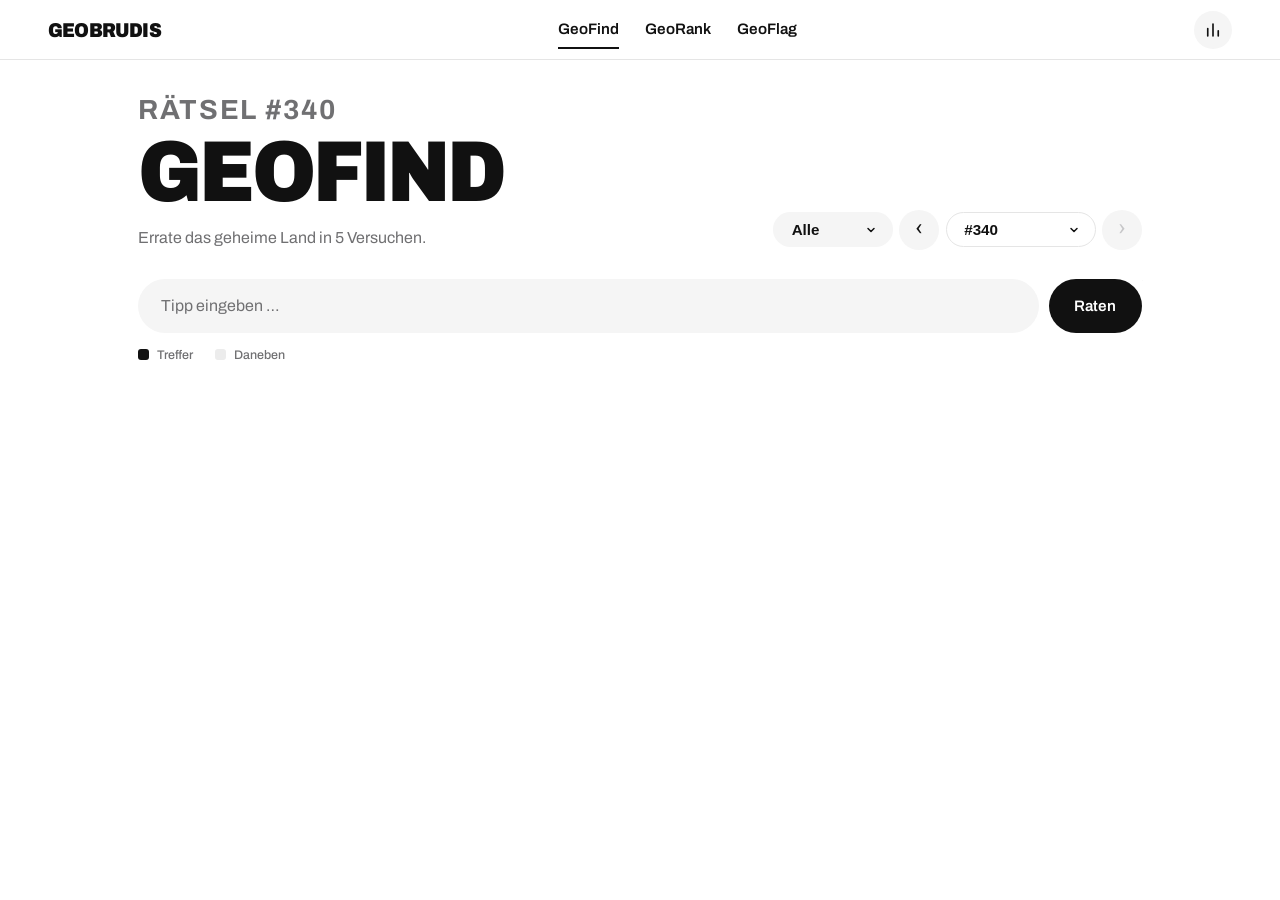
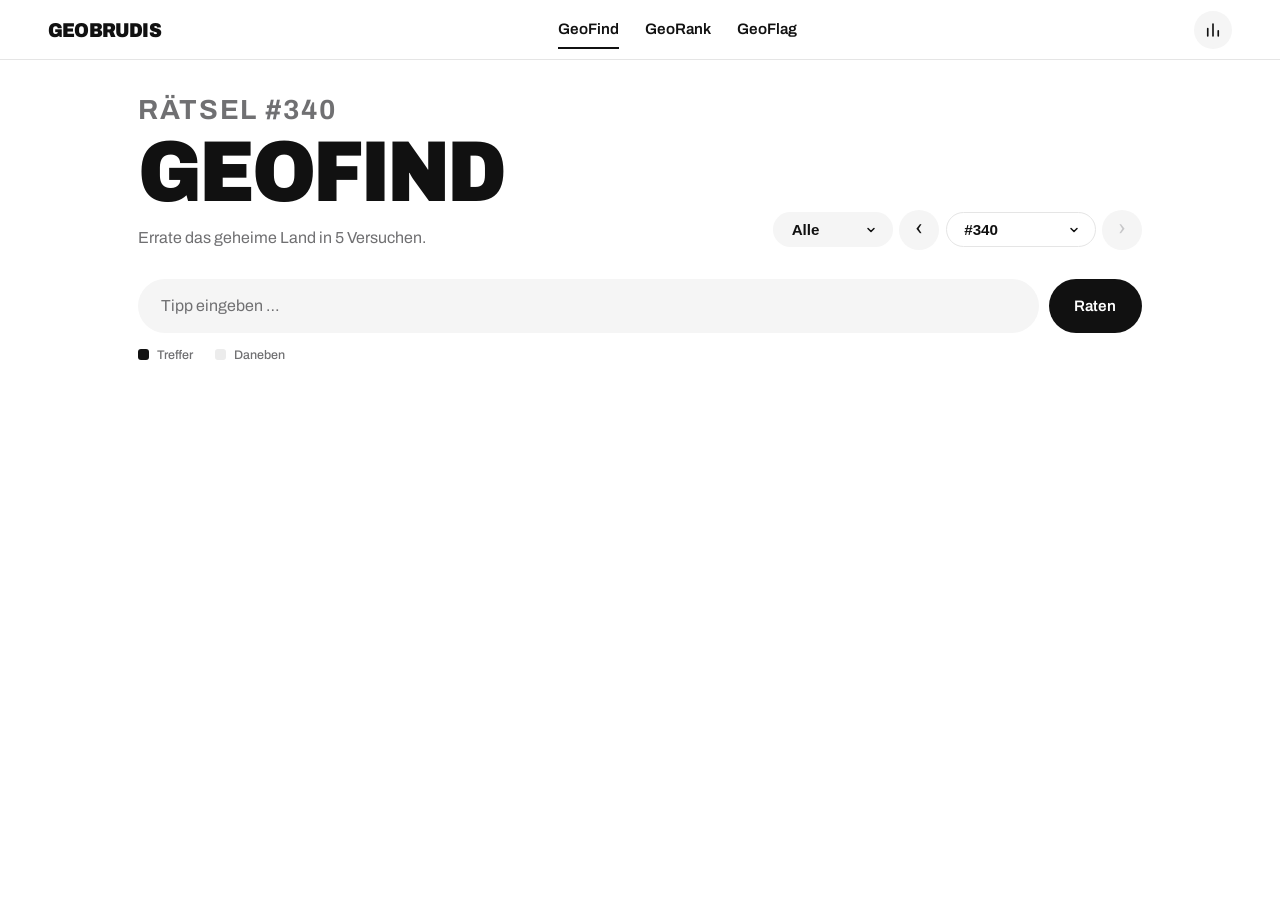
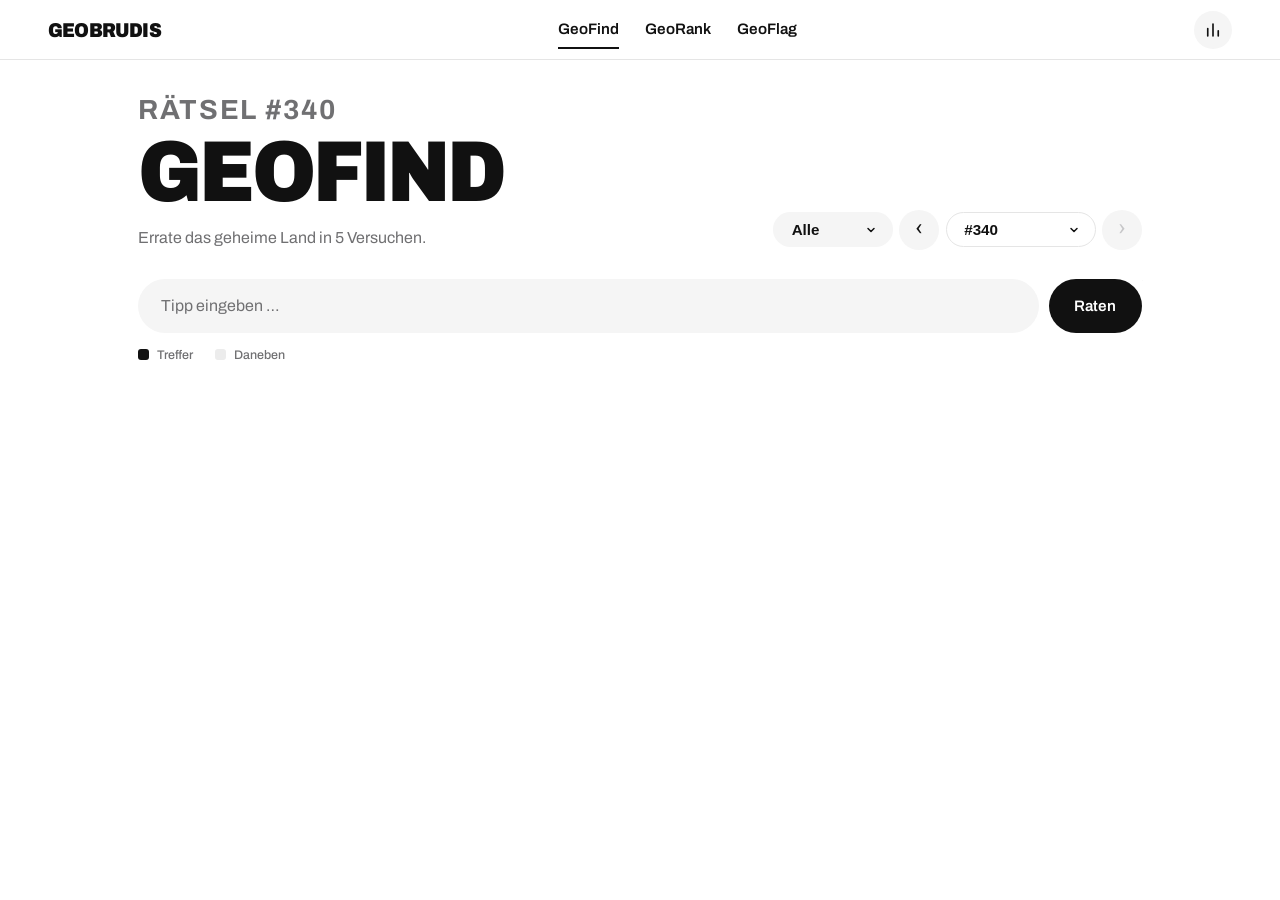
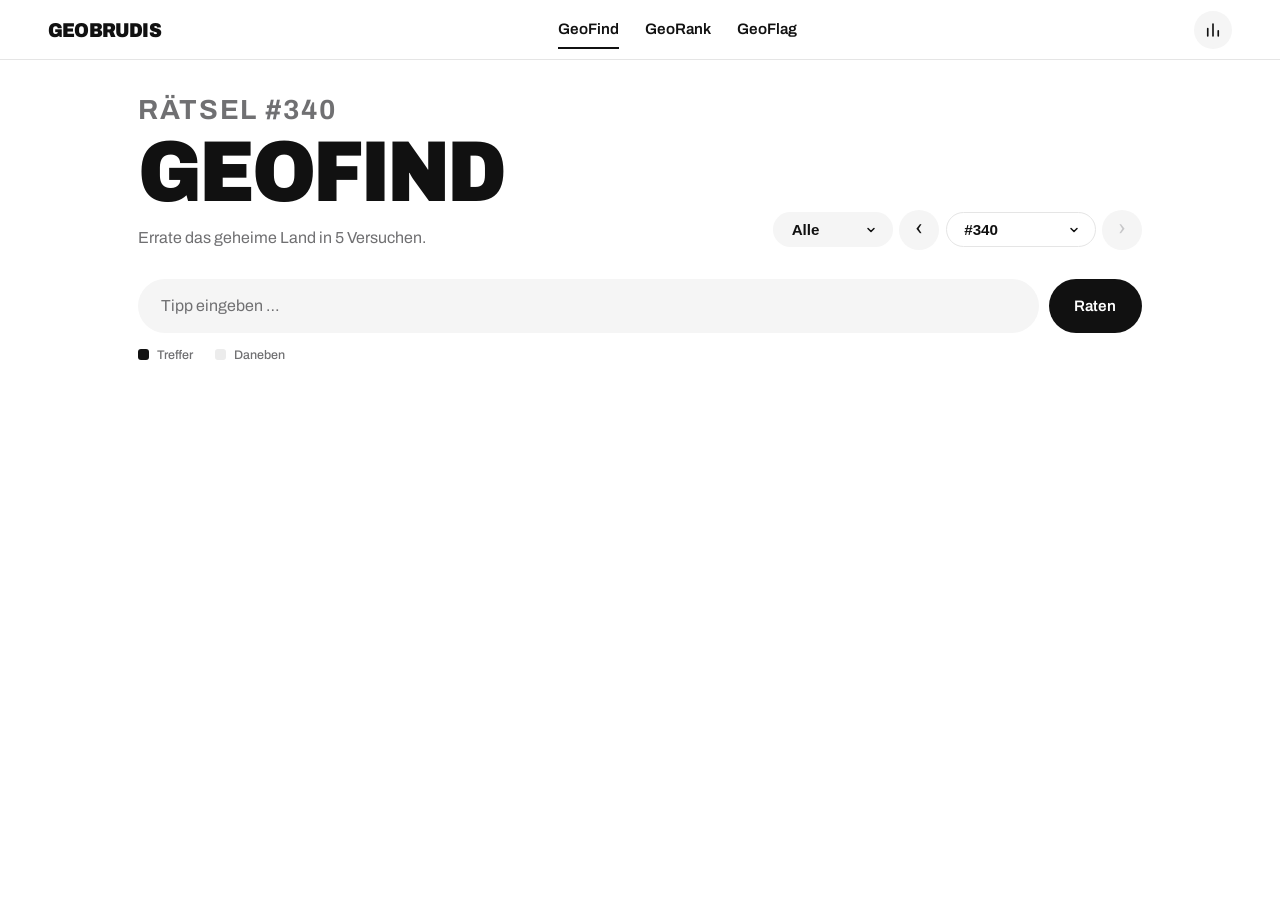
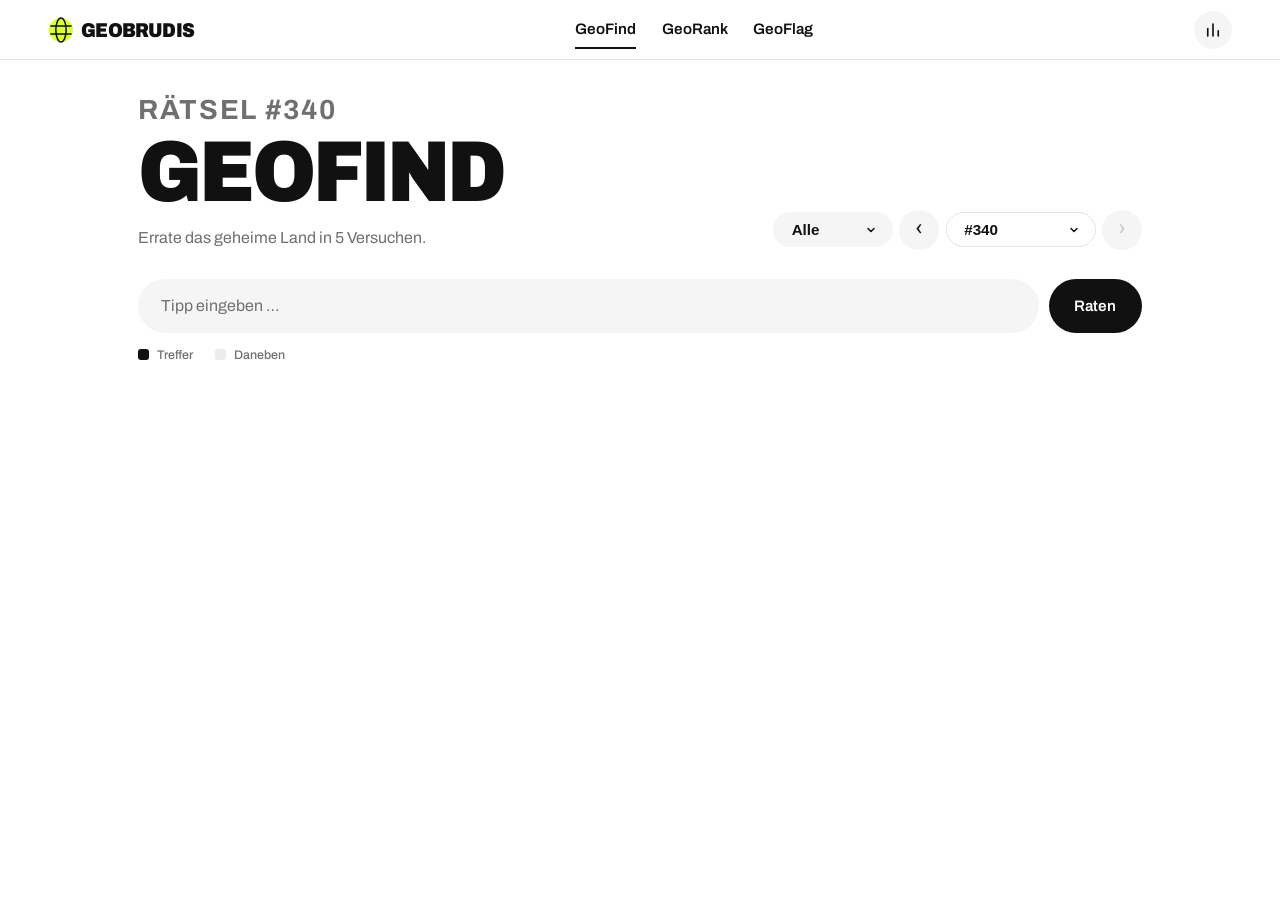
